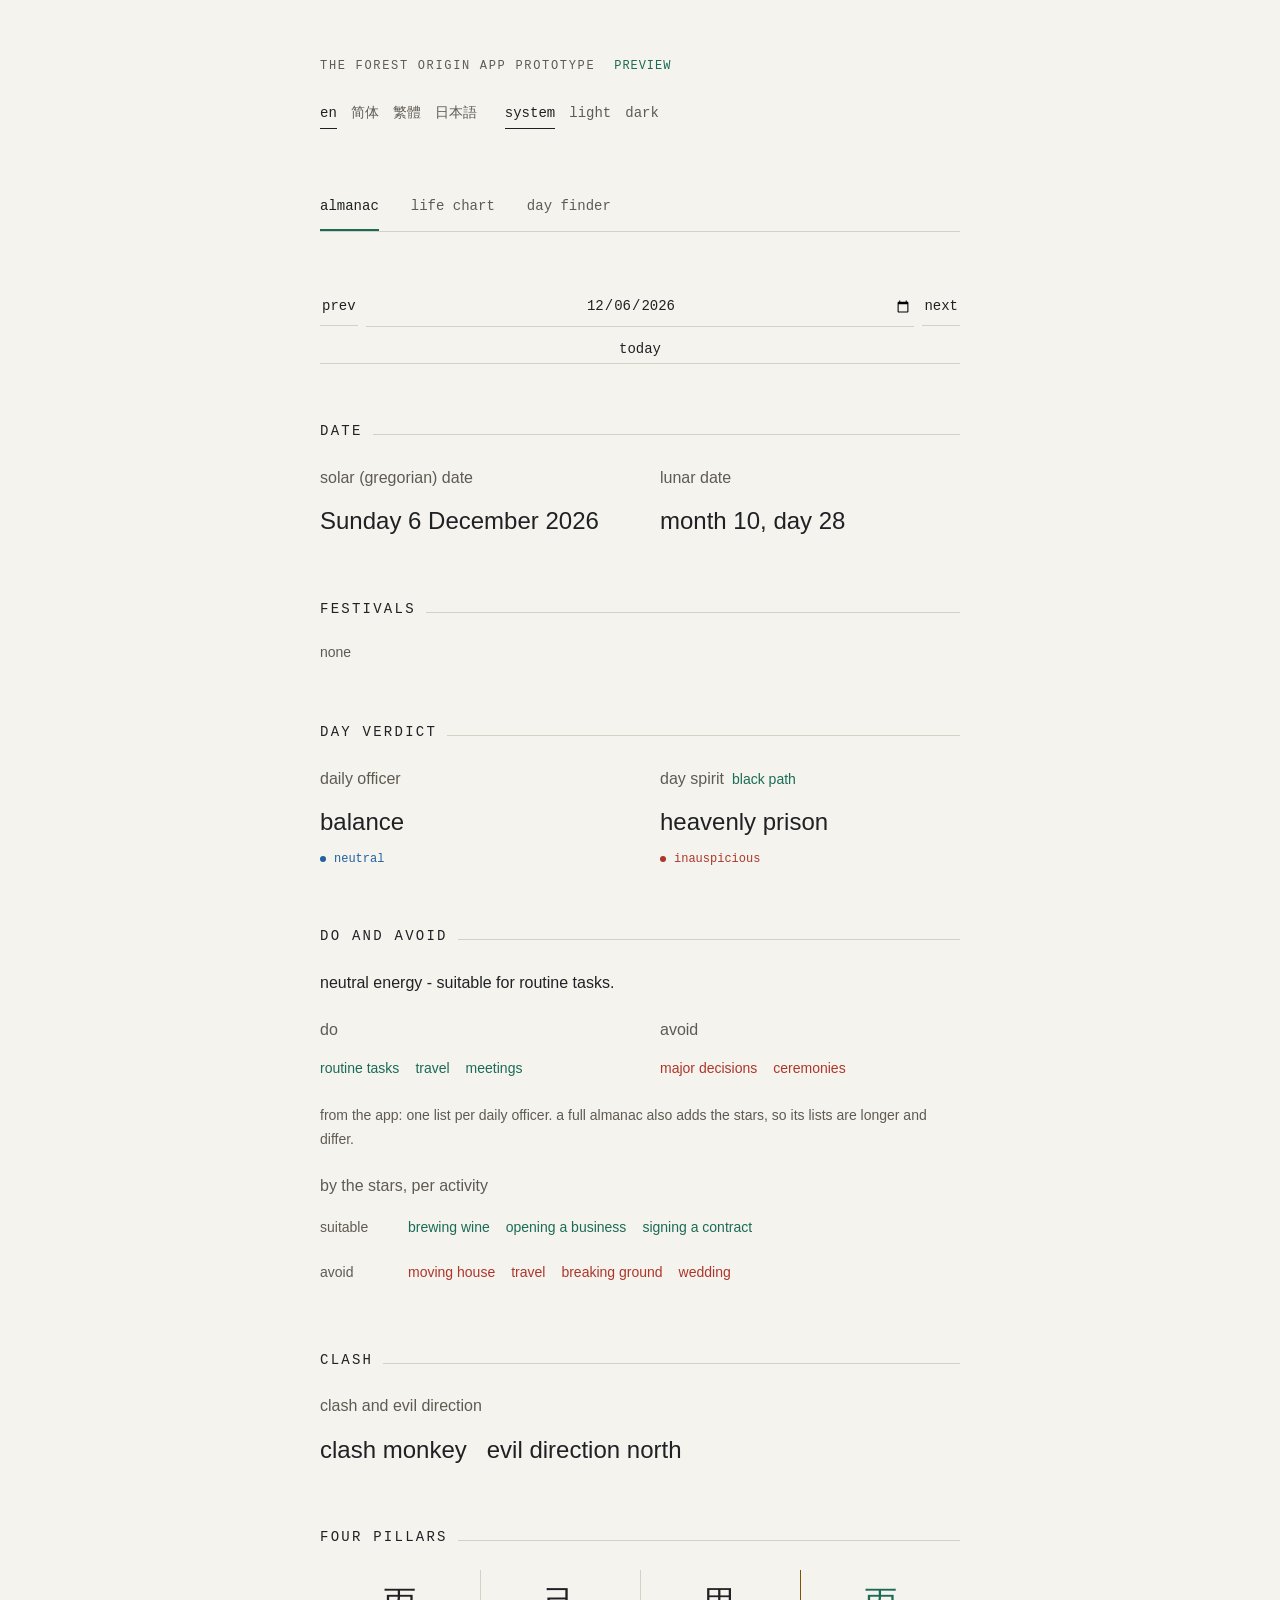
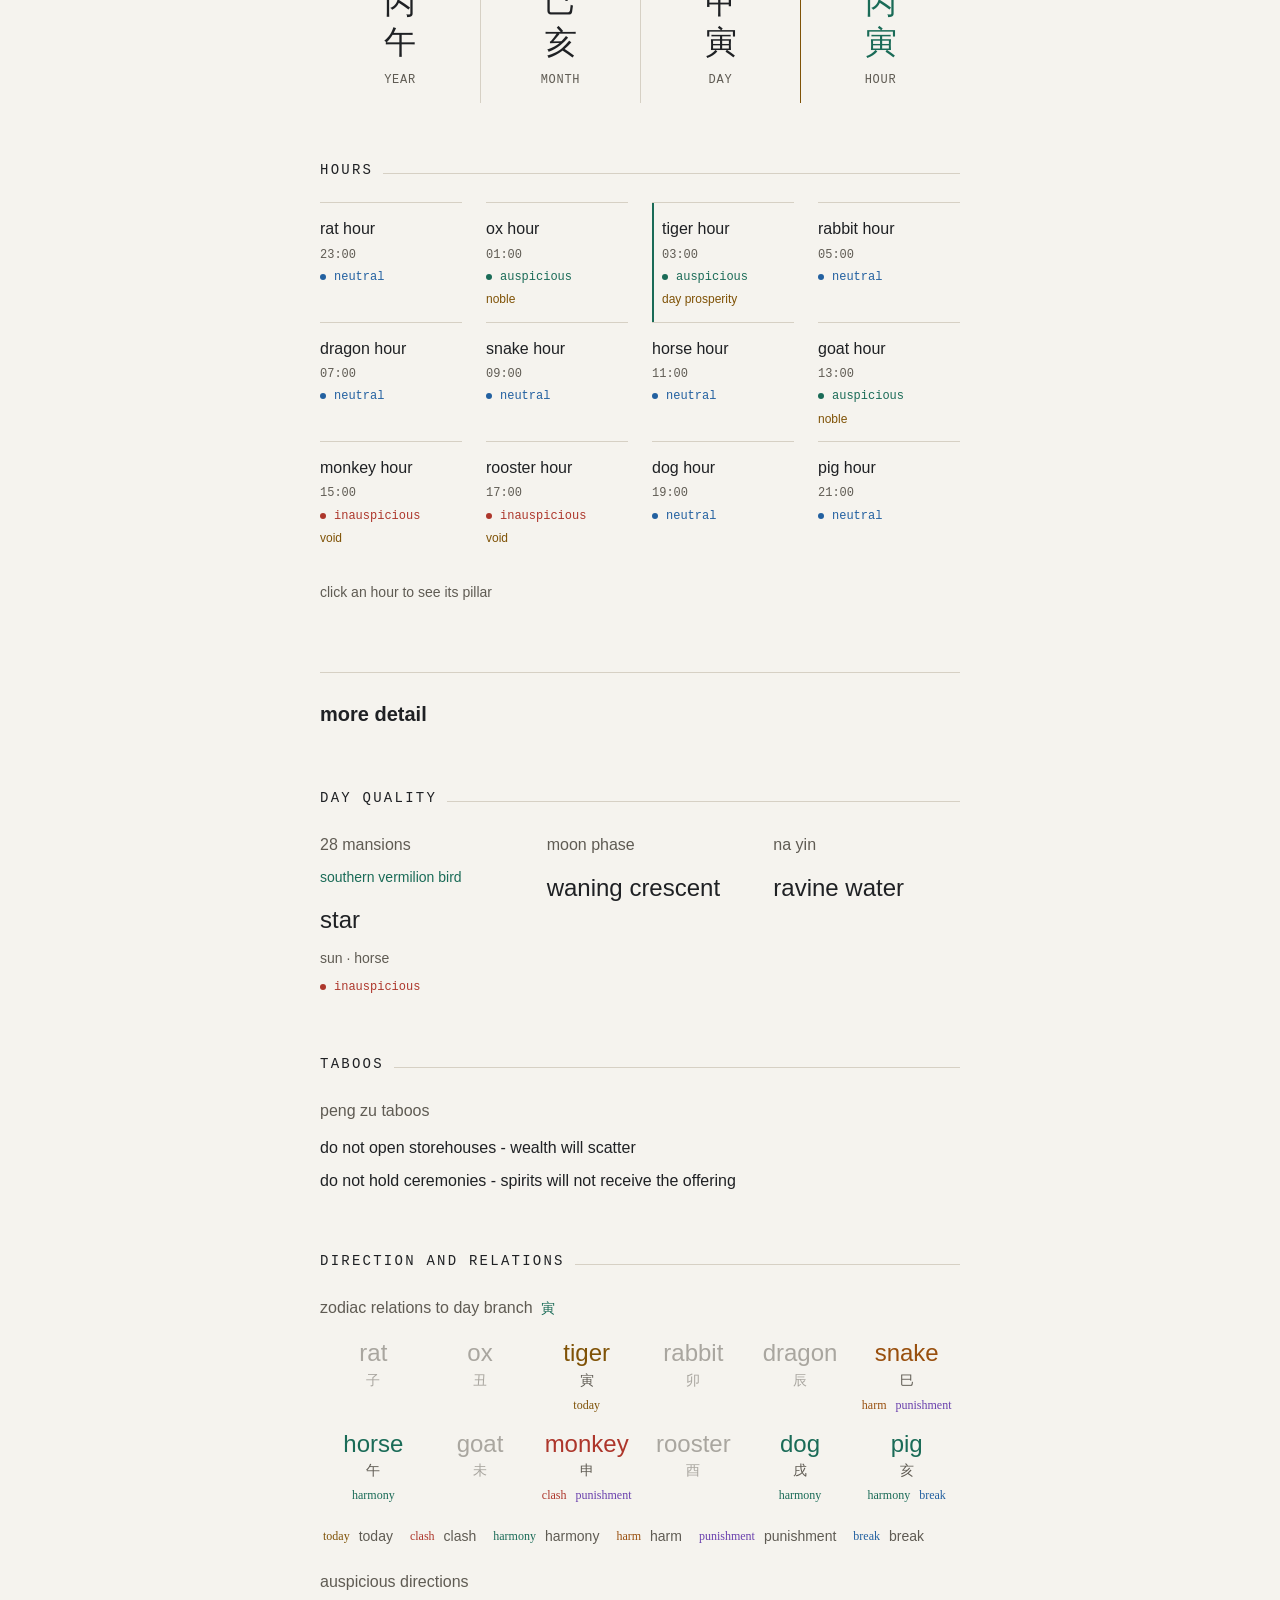
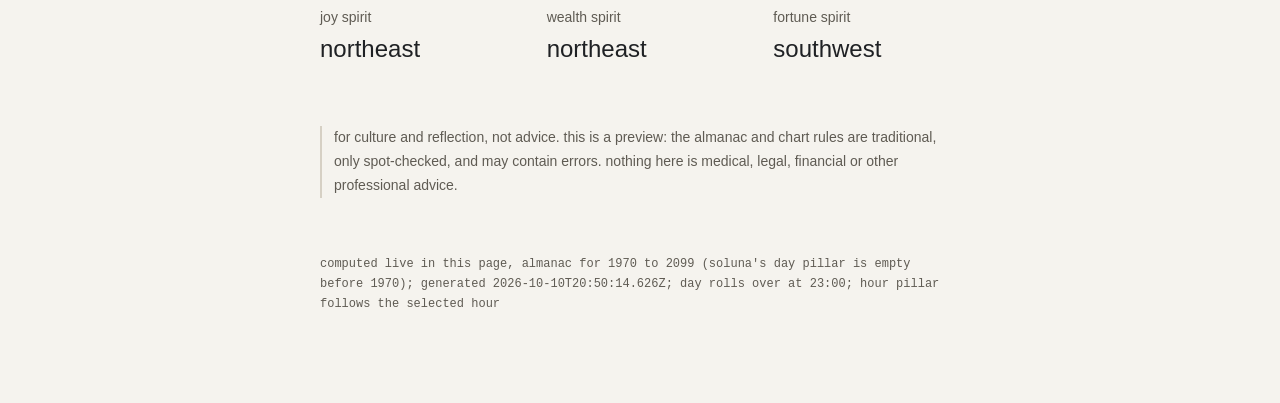
==== app/index.html @ 6a0c40f4 "deploy: sync from monorepo com-theforestorigin/www" ====
<!doctype html>
<html lang="en">
<head>
<meta charset="utf-8">
<meta name="viewport" content="width=device-width, initial-scale=1">
<meta name="robots" content="noindex, nofollow">
<!-- ai training and scraping opt-out. these tags are a request that well-behaved crawlers honour, not a technical block -->
<meta name="robots" content="noai, noimageai">
<meta name="googlebot" content="noindex, nofollow, noai, noimageai">
<meta name="ClaudeBot" content="noindex, nofollow">
<meta name="anthropic-ai" content="noindex, nofollow">
<meta name="GPTBot" content="noindex, nofollow">
<meta name="CCBot" content="noindex, nofollow">
<meta name="Google-Extended" content="noindex, nofollow">
<meta name="PerplexityBot" content="noindex, nofollow">
<meta name="tdm-reservation" content="1">
<title>the forest origin app prototype</title>
<style>
/* base look for generated html in this hat: fonts, text, titles, backgrounds, colour tokens. dark only. from weekly-brain-optimisation/audit.html.
   components (cards, pills, tables) are not here; each generator builds its own from these tokens. inline into each output; falls back to system fonts offline. */


:root {
  /* backgrounds and lines */
  --bg: #15171a; --surface: #1c1f22; --surface-2: #23262a; --border: #33363b;
  /* text */
  --text: #eae8e2; --text-dim: #9b988f;
  /* status colours, each with a soft background tint */
  --accent: #5fb39d; --accent-soft: rgba(95, 179, 157, 0.14);
  --amber: #d9a94e; --amber-soft: rgba(217, 169, 78, 0.14);
  --red: #e5877c; --red-soft: rgba(229, 135, 124, 0.14);
  --blue: #7fb0e8; --blue-soft: rgba(127, 176, 232, 0.14);
  /* fonts */
  --mono: 'IBM Plex Mono', ui-monospace, SFMono-Regular, Menlo, monospace;
  --sans: 'IBM Plex Sans', -apple-system, BlinkMacSystemFont, sans-serif;
  color-scheme: dark;
}

* { box-sizing: border-box; }
body { margin: 0; background: var(--bg); color: var(--text); font-family: var(--sans); line-height: 1.55; padding-inline: 20px; }
.page { max-width: 720px; margin: 0 auto; padding-block: 48px 64px; display: flex; flex-direction: column; gap: 36px; }
section { display: flex; flex-direction: column; gap: 14px; }
p { margin: 0; }
a { color: var(--accent); }
code { font-family: var(--mono); font-size: 0.9em; }

/* title block: eyebrow, h1, dek */
.eyebrow { font-family: var(--mono); font-size: 0.72rem; letter-spacing: 0.08em; text-transform: uppercase; color: var(--text-dim); }
h1 { font-size: clamp(1.7rem, 4vw, 2.3rem); margin: 6px 0 8px; font-weight: 600; text-wrap: balance; letter-spacing: -0.01em; }
.dek { color: var(--text-dim); font-size: 0.98rem; max-width: 60ch; }

/* section title: mono caps with a rule */
.section-title { font-family: var(--mono); font-size: 0.78rem; letter-spacing: 0.06em; text-transform: uppercase; color: var(--text-dim); display: flex; align-items: baseline; gap: 10px; }
.section-title::after { content: ""; flex: 1; height: 1px; background: var(--border); }

.mut { color: var(--text-dim); font-size: 0.9rem; }
footer { font-family: var(--mono); font-size: 0.74rem; color: var(--text-dim); border-top: 1px solid var(--border); padding-top: 16px; }

/* components for this report (built from the base tokens) */
.cjk { font-family: 'Noto Serif SC', 'Songti SC', serif; }
.pillars { display: grid; grid-template-columns: repeat(4, 1fr); gap: 10px; }
.pillar { background: var(--surface); border: 1px solid var(--border); border-radius: 8px; padding: 16px 8px; text-align: center; }
.pillar.now { border-color: var(--amber); background: var(--amber-soft); }
.pillar .glyph { font-size: 2rem; line-height: 1.25; }
.pillar .lbl { font-family: var(--mono); font-size: 0.7rem; letter-spacing: 0.06em; text-transform: uppercase; color: var(--text-dim); margin-top: 8px; }
.card { background: var(--surface); border: 1px solid var(--border); border-radius: 8px; padding: 14px 16px; display: flex; flex-direction: column; gap: 4px; }
.big { font-size: 1.5rem; font-weight: 600; }
.hours { display: grid; grid-template-columns: repeat(auto-fill, minmax(150px, 1fr)); gap: 8px; }
.hour { background: var(--surface); border: 1px solid var(--border); border-radius: 8px; padding: 10px 12px; display: flex; flex-direction: column; gap: 2px; }
.hour.now { outline: 2px solid var(--amber); }
.hour .t { font-family: var(--mono); font-size: 0.75rem; color: var(--text-dim); }
.pill { font-family: var(--mono); font-size: 0.72rem; padding: 1px 8px; border-radius: 999px; width: fit-content; }
.pill.auspicious { color: var(--accent); background: var(--accent-soft); }
.pill.neutral { color: var(--blue); background: var(--blue-soft); }
.pill.inauspicious { color: var(--red); background: var(--red-soft); }
.tag { font-size: 0.75rem; color: var(--amber); }
.grid2 { display: grid; grid-template-columns: repeat(auto-fit, minmax(150px, 1fr)); gap: 8px; }
.zodiac { display: grid; grid-template-columns: repeat(6, 1fr); gap: 6px; }
/* relation colours: extra tokens beyond the base (violet, orange) for 刑 and 害 */
:root { --violet: #b394e0; --violet-soft: rgba(179, 148, 224, 0.14); --orange: #e0955a; --orange-soft: rgba(224, 149, 90, 0.14); }
.z { display: flex; flex-direction: column; align-items: center; gap: 2px; padding: 8px 0 6px; border: 1px solid var(--border); border-radius: 6px; min-height: 84px; }
.z .zc { font-size: 1.5rem; line-height: 1.1; }
.z .zb { font-size: 0.8rem; color: var(--text-dim); }
.badges { display: flex; gap: 3px; flex-wrap: wrap; justify-content: center; min-height: 1.2rem; }
.bd { font-style: normal; font-family: 'Noto Serif SC', 'Songti SC', serif; font-size: 0.7rem; padding: 0 5px; border-radius: 3px; border: 1px solid currentColor; }
.bd.self, .z.self { color: var(--amber); }
.bd.clash, .z.clash { color: var(--red); }
.bd.harmony, .z.harmony { color: var(--accent); }
.bd.harm, .z.harm { color: var(--orange); }
.bd.punish, .z.punish { color: var(--violet); }
.bd.break, .z.break { color: var(--blue); }
.z.self { background: var(--amber-soft); border-color: var(--amber); }
.z.clash { background: var(--red-soft); border-color: var(--red); }
.z.harmony { background: var(--accent-soft); border-color: var(--accent); }
.z.harm { background: var(--orange-soft); border-color: var(--orange); }
.z.punish { background: var(--violet-soft); border-color: var(--violet); }
.z.break { background: var(--blue-soft); border-color: var(--blue); }
.z.neutral { color: var(--text-dim); opacity: 0.55; }
.legend { display: flex; flex-wrap: wrap; gap: 14px; margin-top: 6px; font-size: 0.8rem; color: var(--text-dim); }
.lg { display: inline-flex; gap: 6px; align-items: center; }
.fest { display: flex; gap: 10px; align-items: baseline; }
.controls { display: flex; gap: 8px; align-items: center; flex-wrap: wrap; }
.controls button, .controls input { font: inherit; font-family: var(--mono); font-size: 0.8rem; color: var(--text); background: var(--surface); border: 1px solid var(--border); border-radius: 6px; padding: 6px 12px; cursor: pointer; }
.controls button:hover { border-color: var(--accent); }
.hour { cursor: pointer; }
.tabs { display: flex; gap: 6px; border-bottom: 1px solid var(--border); }
.tabs button { font: inherit; font-family: var(--mono); font-size: 0.85rem; color: var(--text-dim); background: none; border: 0; border-bottom: 2px solid transparent; padding: 8px 14px; cursor: pointer; }
.tabs button.on { color: var(--text); border-bottom-color: var(--accent); }
[hidden] { display: none !important; }
.datebar { display: flex; flex-direction: column; gap: 8px; }
.datebar .controls { display: grid; grid-template-columns: auto 1fr auto; }
.datebar .controls input { text-align: center; }
.today { width: 100%; font-family: var(--mono); font-size: 0.8rem; padding: 6px 12px; color: var(--text); background: var(--surface); border: 1px solid var(--border); border-radius: 8px; cursor: pointer; }
.today:hover { border-color: var(--accent); color: var(--accent); }
.ct { display: flex; align-items: baseline; gap: 8px; flex-wrap: wrap; margin-bottom: 4px; }
.ct .cn { font-size: 1.05rem; font-weight: 600; color: var(--text); }
.ct .en { font-family: var(--mono); font-size: 0.7rem; letter-spacing: 0.06em; text-transform: uppercase; color: var(--text-dim); }
.ct .chip { font-size: 0.95rem; padding: 0 8px; border: 1px solid var(--border); border-radius: 4px; background: var(--surface-2); }
.yj { display: inline-flex; gap: 6px; align-items: baseline; padding: 2px 8px; margin: 2px 6px 2px 0; border: 1px solid currentColor; border-radius: 4px; }
.yj small { color: var(--text-dim); font-size: 0.75rem; }
.yj.yi { color: var(--accent); background: var(--accent-soft); }
.yj.ji { color: var(--red); background: var(--red-soft); }
.part { font-size: 1.15rem; font-weight: 600; margin: 12px 0 0; padding-top: 24px; border-top: 1px solid var(--border); }
#who { min-width: 10rem; }
.people { display: flex; flex-wrap: wrap; gap: 8px; }
.person { display: inline-flex; border: 1px solid var(--border); border-radius: 6px; overflow: hidden; }
.person button { font: inherit; font-size: 0.8rem; color: var(--text); background: var(--surface); border: 0; padding: 6px 10px; cursor: pointer; }
.person button + button { color: var(--text-dim); border-left: 1px solid var(--border); }
:root[data-theme="light"] {
  --bg: #f5f3ee; --surface: #ffffff; --surface-2: #ece8df; --border: #d6d0c4;
  --text: #1f2124; --text-dim: #5f5b53;
  --accent: #1a6b57; --accent-soft: rgba(26, 107, 87, 0.14);
  --amber: #7f5206; --amber-soft: rgba(127, 82, 6, 0.14);
  --red: #ad362b; --red-soft: rgba(173, 54, 43, 0.14);
  --blue: #2260a0; --blue-soft: rgba(34, 96, 160, 0.14);
  --violet: #6a40ad; --violet-soft: rgba(106, 64, 173, 0.14);
  --orange: #984f0e; --orange-soft: rgba(152, 79, 14, 0.14);
  color-scheme: light;
}
@media (prefers-color-scheme: light) {
  :root:not([data-theme="dark"]) {
  --bg: #f5f3ee; --surface: #ffffff; --surface-2: #ece8df; --border: #d6d0c4;
    --text: #1f2124; --text-dim: #5f5b53;
    --accent: #1a6b57; --accent-soft: rgba(26, 107, 87, 0.14);
    --amber: #7f5206; --amber-soft: rgba(127, 82, 6, 0.14);
    --red: #ad362b; --red-soft: rgba(173, 54, 43, 0.14);
    --blue: #2260a0; --blue-soft: rgba(34, 96, 160, 0.14);
    --violet: #6a40ad; --violet-soft: rgba(106, 64, 173, 0.14);
    --orange: #984f0e; --orange-soft: rgba(152, 79, 14, 0.14);
    color-scheme: light;
  }
}
.topbar { display: flex; justify-content: space-between; align-items: center; gap: 12px; flex-wrap: wrap; }
.badge { margin-left: 8px; padding: 1px 8px; border: 1px solid var(--amber); border-radius: 999px; color: var(--amber); background: var(--amber-soft); letter-spacing: 0.08em; }
.theme { display: inline-flex; border: 1px solid var(--border); border-radius: 6px; overflow: hidden; }
.theme button { font: inherit; font-family: var(--mono); font-size: 0.75rem; padding: 4px 10px; background: none; border: 0; color: var(--text-dim); cursor: pointer; }
.theme button.on { background: var(--surface-2); color: var(--text); }
.disclaimer { border-left: 2px solid var(--border); padding-left: 12px; font-size: 0.85rem; }
.pills { display: flex; flex-wrap: wrap; gap: 8px; }
.pill-btn { font: inherit; font-family: var(--mono); font-size: 0.8rem; padding: 6px 14px; color: var(--text); background: var(--surface); border: 1px solid var(--border); border-radius: 999px; cursor: pointer; }
.pill-btn.on { border-color: var(--accent); color: var(--accent); background: var(--accent-soft); }
.pill-btn[disabled] { opacity: 0.45; cursor: not-allowed; }
.pill-btn small { color: var(--text-dim); }
.controls label { display: inline-flex; gap: 6px; align-items: center; }
.controls select { font: inherit; font-family: var(--mono); font-size: 0.8rem; color: var(--text); background: var(--surface); border: 1px solid var(--border); border-radius: 6px; padding: 6px 12px; }
.day-row { text-align: left; font: inherit; color: var(--text); cursor: pointer; }
.day-row:hover { border-color: var(--accent); }
/* consistency layer: one type scale, one weight rule, one radius and gap scale; kept after the component rules so it wins over them */
:root { --fs-xs: 0.75rem; --fs-sm: 0.875rem; --fs-md: 1rem; --fs-lg: 1.25rem; --fs-xl: 1.5rem; --fs-2xl: 2rem; --r-sm: 4px; --r-md: 6px; --r-lg: 8px; --gap: 8px; }
/* fonts follow the page language: sans for English, a serif for Chinese and Japanese text */
html[lang="en"] .cjk { font-family: inherit; }
html[lang="ja"] .cjk { font-family: 'Hiragino Mincho ProN', 'Yu Mincho', 'Noto Serif JP', serif; }
html[lang="zh-Hant"] .cjk { font-family: 'Songti TC', 'Noto Serif TC', 'PMingLiU', serif; }
/* labels: mono, extra small */
.eyebrow, .pillar .lbl, .pill, .hour .t, .tag, .bd, footer { font-size: var(--fs-xs); }
/* headings, from the top: page part (lg), section title (small uppercase label, bold), card title (md, bold); values (xl, bold) */
.part { font-size: var(--fs-lg); font-weight: 600; }
.section-title { font-size: var(--fs-sm); font-weight: 600; color: var(--text); }
.ct { margin-bottom: var(--gap); }
.ct .t { font-size: var(--fs-md); font-weight: 600; color: var(--text); }
.ct .chip { font-size: var(--fs-sm); border-radius: var(--r-sm); }
.big { font-size: var(--fs-xl); font-weight: 600; }
/* body and secondary text */
.mut, .legend, .disclaimer { font-size: var(--fs-sm); }
.yj { font-size: var(--fs-sm); border-radius: var(--r-sm); }
.yj small { font-size: var(--fs-xs); }
.day-row .cjk { font-size: var(--fs-sm); }
/* controls: all the same size and radius */
.controls button, .controls input, .controls select, .today, .tabs button, .pill-btn, .person button, .theme button { font-size: var(--fs-sm); }
.controls button, .controls input, .controls select, .person, .z { border-radius: var(--r-md); }
.today { border-radius: var(--r-md); }
/* blocks: same radius, padding and gap */
.card, .pillar, .hour { border-radius: var(--r-lg); }
.card { padding: 16px; }
.hour { padding: 12px; }
.pillars, .zodiac, .grid2, .hours { gap: var(--gap); }
.small, small { font-size: var(--fs-xs); }
.pillar .glyph { font-size: var(--fs-2xl); }
.z .zc { font-size: var(--fs-xl); }
.z .zb { font-size: var(--fs-sm); }

/* minimal layer: whitespace and hairlines instead of boxes, one calm accent, quiet controls (a japanese-minimal pass on top of the type scale above) */
body { line-height: 1.7; }
.page { max-width: 640px; padding-block: 56px 88px; gap: 56px; }
header .topbar { align-items: baseline; gap: 24px; }
.eyebrow { letter-spacing: 0.14em; }
.badge { border: 0; background: none; padding: 0; margin-left: 10px; color: var(--accent); }
/* switches as quiet text, the active one underlined */
.theme { border: 0; border-radius: 0; gap: 14px; overflow: visible; }
.theme button { padding: 2px 0; background: none; color: var(--text-dim); border-bottom: 1px solid transparent; }
.theme button.on { background: none; color: var(--text); border-bottom-color: var(--text); }
.tabs { gap: 32px; }
.tabs button { padding: 10px 0; }
section { gap: 20px; }
.section-title { font-weight: 500; letter-spacing: 0.16em; }
/* fields, not boxes */
.card { background: none; border: 0; border-radius: 0; padding: 0; gap: 6px; }
.grid2 { gap: 28px 40px; }
.big { font-weight: 500; }
.ct { margin-bottom: 4px; }
.ct .t { color: var(--text-dim); font-weight: 500; }
.ct .chip { background: none; border: 0; padding: 0; color: var(--accent); }
/* lists with hairlines */
.day-row { background: none; border: 0; border-top: 1px solid var(--border); border-radius: 0; padding: 18px 0; text-align: left; gap: 8px; }
.day-row:hover { background: none; border-color: var(--border); }
.day-row:hover .big { color: var(--accent); }
.pillars { gap: 0; }
.pillar { background: none; border: 0; border-left: 1px solid var(--border); border-radius: 0; padding: 12px 0; }
.pillar:first-child { border-left: 0; }
.pillar.now { background: none; }
.pillar.now .glyph { color: var(--accent); }
.hours { grid-template-columns: repeat(auto-fill, minmax(132px, 1fr)); gap: 0 24px; }
.hour { background: none; border: 0; border-top: 1px solid var(--border); border-radius: 0; padding: 12px 0; outline: 0; }
.hour.now { outline: 0; box-shadow: inset 2px 0 0 var(--accent); padding-left: 10px; }
/* chips and pills as plain words, colour carries the meaning */
.yj { border: 0; background: none; padding: 0; margin: 0 16px 4px 0; }
.yj.yi { background: none; } .yj.ji { background: none; }
.pill { background: none !important; padding: 0; }
.pill::before { content: ""; display: inline-block; width: 6px; height: 6px; border-radius: 50%; background: currentColor; margin-right: 8px; vertical-align: middle; }
/* quiet controls: a hairline underneath, no boxes */
.controls button, .controls input, .controls select, .today { background: none; border: 0; border-bottom: 1px solid var(--border); border-radius: 0; padding: 6px 2px; }
.controls button:hover, .today:hover { border-bottom-color: var(--accent); color: var(--accent); }
.pill-btn { background: none; border: 0; border-bottom: 1px solid transparent; border-radius: 0; padding: 4px 0; margin: 0 20px 6px 0; color: var(--text-dim); }
.pill-btn.on { background: none; color: var(--text); border-bottom-color: var(--accent); }
.pills { gap: 0; }
.person { border: 0; border-bottom: 1px solid var(--border); border-radius: 0; }
.person button { background: none; }
/* zodiac: colour on the character, no fills */
.zodiac { gap: 0; }
.z { border-radius: 0; background: none !important; border-color: transparent !important; }
.z.neutral { opacity: 0.5; }
.bd { border: 0; padding: 0 3px; }
.disclaimer { color: var(--text-dim); }
footer { border-top: 0; padding-top: 0; }
.topbar { display: flex; justify-content: space-between; flex-wrap: wrap; row-gap: 12px; }
.switches { display: flex; gap: 28px; align-items: baseline; flex-wrap: wrap; }
.vrow { display: grid; grid-template-columns: 5.5rem 1fr; align-items: baseline; padding: 4px 0; }
.vrow > .mut { padding-top: 2px; }
</style>
</head>
<body>
<div class="page">
  <header>
    <div class="topbar">
      <div class="eyebrow"><span data-text="eyebrow">the forest origin app prototype</span> <span class="badge" data-text="preview">preview</span></div>
      <div class="switches"><div class="theme" role="group" aria-label="language"><button data-lang-set="en">en</button><button data-lang-set="zh-Hans">简体</button><button data-lang-set="zh-Hant">繁體</button><button data-lang-set="ja">日本語</button></div>
      <div class="theme" role="group" aria-label="theme"><button data-theme-set="system" data-text="system">system</button><button data-theme-set="light" data-text="light">light</button><button data-theme-set="dark" data-text="dark">dark</button></div></div>
    </div>
  </header>
  <nav class="tabs"><button data-tab="almanac" data-term="曆書" data-kind="ui" class="on">almanac</button><button data-tab="bazi" data-term="命盤" data-kind="ui">life chart</button><button data-tab="finder" data-term="擇日" data-kind="ui">day finder</button></nav>
  <div id="tab-almanac" class="page" style="padding:0">
    <div class="datebar">
      <div class="controls">
        <button data-step="-1" data-term="前一天" data-kind="ui">prev</button>
        <input type="date" id="pick">
        <button data-step="1" data-term="後一天" data-kind="ui">next</button>
      </div>
      <button data-today class="today" data-term="今天" data-kind="ui">today</button>
    </div>
    <div id="out" class="page" style="padding:0"></div>
  </div>
  <div id="tab-finder" class="page" style="padding:0" hidden>
    <div id="pills" class="pills"></div>
    <div class="controls">
      <label class="mut"><span data-text="from">from</span> <input type="date" id="f-from"></label>
      <label class="mut"><span data-text="for">for</span> <select id="f-days"><option value="30">30</option><option value="60">60</option><option value="90" selected>90</option><option value="180">180</option><option value="365">365</option></select> <span data-term="天" data-kind="ui">days</span></label>
    </div>
    <div id="finder-out" class="page" style="padding:0"></div>
  </div>
  <div id="tab-bazi" class="page" style="padding:0" hidden>
    <div class="controls"><input type="text" id="who" placeholder="for (name)" data-ph="name_ph"><input type="datetime-local" id="birth"><button id="save" data-text="save">save</button></div>
    <div id="people" class="people"></div>
    <div class="controls"><button id="export" data-text="export">export</button><button id="import-btn" data-text="import">import</button><input type="file" id="import" accept=".json,application/json" hidden><span id="people-msg" class="mut"></span></div>
    <p class="mut" data-text="people_note"></p>
    <div id="bazi-out" class="page" style="padding:0"></div>
  </div>
  <p class="mut disclaimer" data-text="disclaimer"></p>
  <footer data-text="footer"></footer>
</div>
<script type="module">
const { solarToLunar, lunarToSolar, getTimePeriod, calculateLunarFromSolar, calculateSolarFromLunar, getSolarTermsForYear } = (() => {
/**
 * Soluna - Gregorian and Chinese Lunar Calendar Converter
 *
 * @author Jimmy Lim (mirageglobe@gmail.com)
 * @version 2.0.0 - Functional Edition
 */

// ===== CONSTANTS =====

/**
 * Lunar calendar information for years 1900-2100
 *
 * Each hexadecimal value is a 20-bit encoding of lunar year information.
 * The bit structure (from MSB to LSB) is:
 *
 *   Bit Position:  20  19 18 17 16 15 14 13 12 11 10  9  8  7  6  5   4  3  2  1
 *                  ──  ─────────────────────────────────────────────  ──────────
 *   Represents:    L   M1 M2 M3 M4 M5 M6 M7 M8 M9 M10 M11 M12          Leap Month
 *                  │   │                                    │          │
 *                  │   └── Month sizes (1=30 days, 0=29)────┘          │
 *                  │       M1=Jan, M2=Feb, ... M12=Dec                 │
 *                  │                                                   │
 *                  └── Leap month size (1=30 days, 0=29 days)          │
 *                                                                      │
 *                      Leap month number (0=none, 1-12=which month) ───┘
 *
 * Example: 0x095b0 for year 1980 (庚申年 - Year of the Monkey)
 *
 *   Hex:    0x095b0
 *   Binary: 0000 1001 0101 1011 0000 (20 bits)
 *           │    │              │
 *           │    │              └── Bits 1-4: 0000 = No leap month
 *           │    │
 *           │    └── Bits 5-16 (month sizes, M12 to M1):
 *           │        1 0 0 1  0 1 0 1  1 0 1 1
 *           │        │ │ │ │  │ │ │ │  │ │ │ │
 *           │        │ │ │ │  │ │ │ │  │ │ │ └── M1  (Jan): 1 = 30 days
 *           │        │ │ │ │  │ │ │ │  │ │ └──── M2  (Feb): 1 = 30 days
 *           │        │ │ │ │  │ │ │ │  │ └────── M3  (Mar): 0 = 29 days
 *           │        │ │ │ │  │ │ │ │  └──────── M4  (Apr): 1 = 30 days
 *           │        │ │ │ │  │ │ │ └────────── M5  (May): 1 = 30 days
 *           │        │ │ │ │  │ │ └──────────── M6  (Jun): 0 = 29 days
 *           │        │ │ │ │  │ └────────────── M7  (Jul): 1 = 30 days
 *           │        │ │ │ │  └──────────────── M8  (Aug): 0 = 29 days
 *           │        │ │ │ └──────────────────── M9  (Sep): 1 = 30 days
 *           │        │ │ └────────────────────── M10 (Oct): 0 = 29 days
 *           │        │ └──────────────────────── M11 (Nov): 0 = 29 days
 *           │        └────────────────────────── M12 (Dec): 1 = 30 days
 *           │
 *           └── Bit 17: 0 = N/A (no leap month)
 *
 * Example with leap month: 0x16554 for year 1906 (丙午年)
 *
 *   Hex:    0x16554
 *   Binary: 0001 0110 0101 0101 0100 (20 bits)
 *                                 └── Bits 1-4: 0100 = 4 (leap month is 4th month)
 *           └── Bit 17: 1 = Leap month has 30 days
 */
const LUNAR_INFO = [
  // 1900-1909
  0x04bd8, 0x04ae0, 0x0a570, 0x054d5, 0x0d260, 0x0d950, 0x16554, 0x056a0, 0x09ad0, 0x055d2,
  // 1910-1919
  0x04ae0, 0x0a5b6, 0x0a4d0, 0x0d250, 0x1d255, 0x0b540, 0x0d6a0, 0x0ada2, 0x095b0, 0x14977,
  // 1920-1929
  0x04970, 0x0a4b0, 0x0b4b5, 0x06a50, 0x06d40, 0x1ab54, 0x02b60, 0x09570, 0x052f2, 0x04970,
  // 1930-1939
  0x06566, 0x0d4a0, 0x0ea50, 0x06e95, 0x05ad0, 0x02b60, 0x186e3, 0x092e0, 0x1c8d7, 0x0c950,
  // 1940-1949
  0x0d4a0, 0x1d8a6, 0x0b550, 0x056a0, 0x1a5b4, 0x025d0, 0x092d0, 0x0d2b2, 0x0a950, 0x0b557,
  // 1950-1959
  0x06ca0, 0x0b550, 0x15355, 0x04da0, 0x0a5d0, 0x14573, 0x052d0, 0x0a9a8, 0x0e950, 0x06aa0,
  // 1960-1969
  0x0aea6, 0x0ab50, 0x04b60, 0x0aae4, 0x0a570, 0x05260, 0x0f263, 0x0d950, 0x05b57, 0x056a0,
  // 1970-1979
  0x096d0, 0x04dd5, 0x04ad0, 0x0a4d0, 0x0d4d4, 0x0d250, 0x0d558, 0x0b540, 0x0b5a0, 0x195a6,
  // 1980-1989
  0x095b0, 0x049b0, 0x0a974, 0x0a4b0, 0x0b27a, 0x06a50, 0x06d40, 0x0af46, 0x0ab60, 0x09570,
  // 1990-1999
  0x04af5, 0x04970, 0x064b0, 0x074a3, 0x0ea50, 0x06b58, 0x055c0, 0x0ab60, 0x096d5, 0x092e0,
  // 2000-2009
  0x0c960, 0x0d954, 0x0d4a0, 0x0da50, 0x07552, 0x056a0, 0x0abb7, 0x025d0, 0x092d0, 0x0cab5,
  // 2010-2019
  0x0a950, 0x0b4a0, 0x0baa4, 0x0ad50, 0x055d9, 0x04ba0, 0x0a5b0, 0x15176, 0x052b0, 0x0a930,
  // 2020-2029
  0x07954, 0x06aa0, 0x0ad50, 0x05b52, 0x04b60, 0x0a6e6, 0x0a4e0, 0x0d260, 0x0ea65, 0x0d530,
  // 2030-2039
  0x05aa0, 0x076a3, 0x096d0, 0x04bd7, 0x04ad0, 0x0a4d0, 0x1d0b6, 0x0d250, 0x0d520, 0x0dd45,
  // 2040-2049
  0x0b5a0, 0x056d0, 0x055b2, 0x049b0, 0x0a577, 0x0a4b0, 0x0aa50, 0x1b255, 0x06d20, 0x0ada0,
  // 2050-2059
  0x14b63, 0x09370, 0x049f8, 0x04970, 0x064b0, 0x168a6, 0x0ea50, 0x06b20, 0x1a6c4, 0x0aae0,
  // 2060-2069
  0x092e0, 0x0d2e3, 0x0c960, 0x0d557, 0x0d4a0, 0x0da50, 0x05d55, 0x056a0, 0x0a6d0, 0x055d4,
  // 2070-2079
  0x052d0, 0x0a9b8, 0x0a950, 0x0b4a0, 0x0b6a6, 0x0ad50, 0x055a0, 0x0aba4, 0x0a5b0, 0x052b0,
  // 2080-2089
  0x0b273, 0x06930, 0x07337, 0x06aa0, 0x0ad50, 0x14b55, 0x04b60, 0x0a570, 0x054e4, 0x0d260,
  // 2090-2099
  0x0e968, 0x0d520, 0x0daa0, 0x16aa6, 0x056d0, 0x04ae0, 0x0a9d4, 0x0a4d0, 0x0d150, 0x0f252,
  // 2100
  0x0d520
];

// Heavenly Stems (天干) - Used in stem-branch calendar system
const HEAVENLY_STEMS = ['甲', '乙', '丙', '丁', '戊', '己', '庚', '辛', '壬', '癸'];

// Earthly Branches (地支) - Used in stem-branch calendar and time periods
const EARTHLY_BRANCHES = ['子', '丑', '寅', '卯', '辰', '巳', '午', '未', '申', '酉', '戌', '亥'];

// Chinese Zodiac Animals - 12-year cycle
const ZODIAC_ANIMALS = ['鼠', '牛', '虎', '兔', '龙', '蛇', '马', '羊', '猴', '鸡', '狗', '猪'];

// Chinese numerals for days and dates
const DAY_NAMES = ['日', '一', '二', '三', '四', '五', '六', '七', '八', '九', '十'];
const DAY_PREFIXES = ['初', '十', '廿', '卅']; // First, Ten, Twenty, Thirty

// Traditional Chinese month names
const MONTH_NAMES = ['正', '二', '三', '四', '五', '六', '七', '八', '九', '十', '十一', '腊'];

/**
 * Traditional Chinese Time Periods (时辰)
 *
 * Ancient Chinese divided the day into 12 periods of 2 hours each,
 * corresponding to the 12 Earthly Branches and zodiac animals.
 * Note: 子时 (23:00-01:00) spans midnight and belongs to the next day
 */
const TIME_PERIODS = [
  { name: '子时', zodiac: '鼠', startHour: 23, endHour: 1, dayOffset: 1, branch: '子' }, // Rat: 11pm-1am
  { name: '丑时', zodiac: '牛', startHour: 1, endHour: 3, dayOffset: 0, branch: '丑' }, // Ox: 1am-3am
  { name: '寅时', zodiac: '虎', startHour: 3, endHour: 5, dayOffset: 0, branch: '寅' }, // Tiger: 3am-5am
  { name: '卯时', zodiac: '兔', startHour: 5, endHour: 7, dayOffset: 0, branch: '卯' }, // Rabbit: 5am-7am
  { name: '辰时', zodiac: '龙', startHour: 7, endHour: 9, dayOffset: 0, branch: '辰' }, // Dragon: 7am-9am
  { name: '巳时', zodiac: '蛇', startHour: 9, endHour: 11, dayOffset: 0, branch: '巳' }, // Snake: 9am-11am
  { name: '午时', zodiac: '马', startHour: 11, endHour: 13, dayOffset: 0, branch: '午' }, // Horse: 11am-1pm
  { name: '未时', zodiac: '羊', startHour: 13, endHour: 15, dayOffset: 0, branch: '未' }, // Goat: 1pm-3pm
  { name: '申时', zodiac: '猴', startHour: 15, endHour: 17, dayOffset: 0, branch: '申' }, // Monkey: 3pm-5pm
  { name: '酉时', zodiac: '鸡', startHour: 17, endHour: 19, dayOffset: 0, branch: '酉' }, // Rooster: 5pm-7pm
  { name: '戌时', zodiac: '狗', startHour: 19, endHour: 21, dayOffset: 0, branch: '戌' }, // Dog: 7pm-9pm
  { name: '亥时', zodiac: '猪', startHour: 21, endHour: 23, dayOffset: 0, branch: '亥' } // Pig: 9pm-11pm
];

const TIME_DESCRIPTIONS = {
  子时: '夜半，又名子夜、中夜',
  丑时: '鸡鸣，又名荒鸡',
  寅时: '平旦，又称黎明、早晨、日旦',
  卯时: '卯时，又名日始、破晓、旭日',
  辰时: '食时，又名早食',
  巳时: '隅中，又名日禺',
  午时: '日中，又名日正、中午',
  未时: '日昳，又名日跌、日央',
  申时: '晡时，又名日铺、夕食',
  酉时: '日入，又名日落、日沉、傍晚',
  戌时: '黄昏，又名日夕、日暮、日晚',
  亥时: '人定，又名定昏'
};

// ===== FESTIVAL DATA =====

/**
 * Solar (Gregorian) Festivals
 * Format: 'MMDD*Name' where * indicates a public holiday
 */
const SOLAR_FESTIVALS = {
  '0101': { name: '元旦', isHoliday: true, english: "New Year's Day", traditions: ['public'] },
  '0214': { name: '情人节', isHoliday: false, english: "Valentine's Day", traditions: ['folk'] },
  '0308': { name: '妇女节', isHoliday: false, english: "Women's Day", traditions: ['public'] },
  '0312': { name: '植树节', isHoliday: false, english: 'Arbor Day', traditions: ['public'] },
  '0401': { name: '愚人节', isHoliday: false, english: "April Fool's Day", traditions: ['folk'] },
  '0422': { name: '地球日', isHoliday: false, english: 'Earth Day', traditions: ['folk'] },
  '0501': { name: '劳动节', isHoliday: true, english: 'Labor Day', traditions: ['public'] },
  '0504': { name: '青年节', isHoliday: false, english: 'Youth Day', traditions: ['public'] },
  '0601': { name: '儿童节', isHoliday: false, english: "Children's Day", traditions: ['public'] },
  '0910': { name: '教师节', isHoliday: false, english: "Teachers' Day", traditions: ['public'] },
  1001: { name: '国庆节', isHoliday: true, english: 'National Day', traditions: ['public'] },
  1224: { name: '平安夜', isHoliday: false, english: 'Christmas Eve', traditions: ['folk'] },
  1225: { name: '圣诞节', isHoliday: false, english: 'Christmas Day', traditions: ['folk'] }
};

/**
 * Lunar (Chinese) Festivals
 * Format: 'MMDD' where MM is lunar month, DD is lunar day
 * Special: '0100' means last day of 12th month (New Year's Eve)
 *
 * Includes major festivals and traditional religious/cultural dates:
 * - Buddhist dates (释迦牟尼, 观世音菩萨, 文殊, 普贤, 地藏王, 弥勒, 韦陀, 阿弥陀佛, 达摩)
 * - Taoist dates (元始天尊, 太上老君, 玉皇大帝, 关公, 妈祖, 玄天上帝, 文昌, 保生大帝, 吕洞宾, 王母娘娘)
 * - Folk traditions (三娘煞, 头牙/尾牙)
 *
 * Dates verified against: nationsonline.org, kenyon.edu, wikipedia.org
 */
const LUNAR_FESTIVALS = {
  // First month (正月)
  '0101': {
    name: '春节',
    isHoliday: true,
    english: 'Spring Festival',
    extra: '元始天尊圣旦 弥勒佛圣旦 四始吉日',
    traditions: ['public']
  },
  '0104': { name: '迎神日', isHoliday: false, english: 'Welcoming Gods Day', traditions: ['folk'] },
  '0105': { name: '接财神', isHoliday: false, english: 'Welcoming God of Wealth', traditions: ['folk'] },
  '0109': { name: '玉皇大帝诞', isHoliday: false, english: 'Jade Emperor Birthday', traditions: ['taoist'] },
  '0115': {
    name: '元宵节',
    isHoliday: false,
    english: 'Lantern Festival',
    extra: '上元节',
    traditions: ['public', 'folk']
  },
  // Second month
  '0202': {
    name: '龙抬头',
    isHoliday: false,
    english: 'Dragon Raises Head',
    extra: '福德正神圣旦',
    traditions: ['folk']
  },
  '0203': { name: '文昌圣旦', isHoliday: false, english: 'Wenchang Birthday', traditions: ['taoist'] },
  '0215': {
    name: '释迦牟尼涅槃',
    isHoliday: false,
    english: 'Buddha Nirvana Day',
    extra: '太上老君圣旦',
    traditions: ['buddhist']
  },
  '0216': { name: '头牙', isHoliday: false, english: 'First Ya Festival', extra: '祭拜地主日', traditions: ['folk'] },
  '0219': { name: '观世音菩萨圣旦', isHoliday: false, english: 'Guanyin Birthday', traditions: ['buddhist'] },
  '0221': {
    name: '普贤菩萨圣旦',
    isHoliday: false,
    english: 'Samantabhadra Bodhisattva Birthday',
    traditions: ['buddhist']
  },
  // Third month
  '0303': { name: '上巳节', isHoliday: false, english: 'Shangsi Festival', extra: '玄天上帝诞', traditions: ['folk'] },
  '0315': {
    name: '保生大帝诞',
    isHoliday: false,
    english: 'Baosheng Dadi Birthday',
    extra: '玄坛赵公明圣旦',
    traditions: ['taoist']
  },
  '0323': { name: '妈祖圣旦', isHoliday: false, english: 'Mazu Birthday', traditions: ['taoist', 'folk'] },
  // Fourth month
  '0401': { name: '四始吉日', isHoliday: false, english: 'Auspicious Day', traditions: ['folk'] },
  '0404': {
    name: '文殊菩萨圣旦',
    isHoliday: false,
    english: 'Manjushri Bodhisattva Birthday',
    traditions: ['buddhist']
  },
  '0408': {
    name: '释迦牟尼佛诞',
    isHoliday: false,
    english: 'Buddha Birthday',
    extra: '浴佛节',
    traditions: ['buddhist']
  },
  '0414': { name: '吕洞宾诞', isHoliday: false, english: 'Lü Dongbin Birthday', traditions: ['taoist'] },
  // Fifth month
  '0505': { name: '端午节', isHoliday: true, english: 'Dragon Boat Festival', traditions: ['public'] },
  '0513': { name: '关公磨刀日', isHoliday: false, english: 'Guan Yu Sword Day', traditions: ['folk', 'taoist'] },
  // Sixth month
  '0603': { name: '韦陀菩萨圣旦', isHoliday: false, english: 'Skanda Bodhisattva Birthday', traditions: ['buddhist'] },
  '0619': { name: '观世音菩萨成道日', isHoliday: false, english: 'Guanyin Enlightenment', traditions: ['buddhist'] },
  '0624': { name: '关公圣旦', isHoliday: false, english: 'Guan Yu Birthday', traditions: ['taoist', 'folk'] },
  // Seventh month
  '0701': { name: '四始吉日', isHoliday: false, english: 'Auspicious Day', traditions: ['folk'] },
  '0707': {
    name: '七夕',
    isHoliday: false,
    english: 'Qixi Festival',
    extra: "Chinese Valentine's Day",
    traditions: ['folk']
  },
  '0715': {
    name: '中元节',
    isHoliday: false,
    english: 'Ghost Festival',
    extra: '盂兰盆节',
    traditions: ['buddhist', 'taoist', 'folk']
  },
  '0718': {
    name: '王母娘娘圣诞',
    isHoliday: false,
    english: 'Queen Mother of the West Birthday',
    traditions: ['taoist']
  },
  '0719': { name: '值年太岁圣旦', isHoliday: false, english: 'Tai Sui Birthday', traditions: ['taoist'] },
  '0730': { name: '地藏王菩萨诞', isHoliday: false, english: 'Dizang Bodhisattva Birthday', traditions: ['buddhist'] },
  // Eighth month
  '0815': { name: '中秋节', isHoliday: true, english: 'Mid-Autumn Festival', traditions: ['public'] },
  // Ninth month
  '0909': { name: '重阳节', isHoliday: false, english: 'Double Ninth Festival', traditions: ['folk'] },
  '0919': { name: '观世音菩萨出家日', isHoliday: false, english: 'Guanyin Renunciation Day', traditions: ['buddhist'] },
  // Tenth month
  1001: { name: '寒衣节', isHoliday: false, english: 'Cold Clothes Festival', extra: '祭祖节', traditions: ['folk'] },
  1005: { name: '达摩祖师圣旦', isHoliday: false, english: 'Bodhidharma Birthday', traditions: ['buddhist'] },
  1015: {
    name: '下元节',
    isHoliday: false,
    english: 'Lower Yuan Festival',
    extra: '水官大帝诞',
    traditions: ['taoist', 'folk']
  },
  // Eleventh month
  1117: { name: '阿弥陀佛圣旦', isHoliday: false, english: 'Amitabha Buddha Birthday', traditions: ['buddhist'] },
  1119: {
    name: '观世音菩萨诞',
    isHoliday: false,
    english: 'Guanyin Day',
    extra: '南海观音入海日',
    traditions: ['buddhist']
  },
  // Twelfth month (腊月)
  1208: {
    name: '腊八节',
    isHoliday: false,
    english: 'Laba Festival',
    extra: '释迦牟尼成道日',
    traditions: ['buddhist', 'folk']
  },
  1216: { name: '尾牙', isHoliday: false, english: 'Last Ya Festival', extra: '谢地主日', traditions: ['folk'] },
  1223: { name: '小年', isHoliday: false, english: 'Little New Year', traditions: ['folk'] },
  1224: { name: '送神日', isHoliday: false, english: 'Sending Gods Day', traditions: ['folk', 'taoist'] },
  1225: { name: '天官巡人间', isHoliday: false, english: 'Heaven Official Inspection', traditions: ['taoist'] },
  // Special: Last day of year (varies 29 or 30)
  '0100': { name: '除夕', isHoliday: true, english: "New Year's Eve", traditions: ['public'] }
};

/**
 * Filter a festival object by requested tradition tags.
 * Returns the festival unchanged if no filter is requested, null if it doesn't match.
 * @param {Object|null} festival
 * @param {string[]|undefined} traditions - requested tradition tags (e.g. ['public','buddhist'])
 * @returns {Object|null}
 */
const filterFestival = (festival, traditions) => {
  if (!festival || !traditions || traditions.length === 0) return festival;
  return festival.traditions?.some((t) => traditions.includes(t)) ? festival : null;
};

/**
 * 三娘煞日 (Sanniang Sha Days) - Inauspicious days for weddings
 * Days: 3, 7, 13, 18, 22, 27 of each lunar month
 */
const SANNIANG_SHA_DAYS = [3, 7, 13, 18, 22, 27];

/**
 * Solar Term constants for calculation
 * Base D constant for 20th century (1900-1999) and 21st century (2000-2099)
 * Used in formula: D = (Year - 1900) * 0.2422 + C
 */
const SOLAR_TERM_INFO = [
  // 小寒, 大寒, 立春, 雨水, 惊蛰, 春分, 清明, 谷雨, 立夏, 小满, 芒种, 夏至, 小暑, 大暑, 立秋, 处暑, 白露, 秋分, 寒露, 霜降, 立冬, 小雪, 大雪, 冬至
  [
    5.4055, 20.12, 3.87, 18.73, 5.63, 20.646, 4.81, 20.1, 5.52, 21.04, 5.678, 21.37, 7.108, 22.83, 7.5, 23.13, 7.646,
    23.042, 8.318, 23.438, 7.438, 22.36, 7.18, 21.94
  ], // 1900-1999
  [
    5.4055, 20.12, 4.15, 18.73, 5.63, 20.646, 5.11, 20.1, 5.52, 21.04, 5.678, 21.37, 7.108, 22.83, 7.5, 23.13, 7.646,
    23.042, 8.318, 23.438, 7.438, 22.36, 7.18, 21.94
  ] // 2000-2099 (Adjusted slightly)
];

const SOLAR_TERM_NAMES = [
  '小寒',
  '大寒',
  '立春',
  '雨水',
  '惊蛰',
  '春分',
  '清明',
  '谷雨',
  '立夏',
  '小满',
  '芒种',
  '夏至',
  '小暑',
  '大暑',
  '立秋',
  '处暑',
  '白露',
  '秋分',
  '寒露',
  '霜降',
  '立冬',
  '小雪',
  '大雪',
  '冬至'
];

// Base date for lunar calendar calculations (Jan 31, 1900)
const BASE_DATE = new Date(1900, 0, 31);

// Constant for date calculations (24 * 60 * 60 * 1000)
const MILLISECONDS_PER_DAY = 86400000;

// ===== UTILITY FUNCTIONS =====

/**
 * Check if a value is a valid Date
 */
const isValidDate = (date) => date instanceof Date && !Number.isNaN(date.getTime());

/**
 * Get lunar year information from lookup table
 */
const getLunarYearInfo = (year) => LUNAR_INFO[year - 1900];

/**
 * Calculate total days in a lunar year
 *
 * The calculation:
 * 1. Start with base of 348 days (12 months × 29 days)
 * 2. Add 1 day for each "big month" (30 days) by checking bits
 * 3. Add days from leap month if present
 *
 * @param {number} year - Lunar year (1900-2049)
 * @returns {number} Total days in the lunar year (353-385)
 */
const calculateLunarYearDays = (year) => {
  const yearInfo = getLunarYearInfo(year);
  let totalDays = 348; // Base: 12 months × 29 days

  // Check each bit (0x8000 to 0x10) to determine 30-day months
  // Bit set to 1 = 30 days (big month), 0 = 29 days (small month)
  for (let i = 0x8000; i > 0x8; i >>= 1) {
    totalDays += yearInfo & i ? 1 : 0;
  }

  return totalDays + calculateLeapMonthDays(year);
};

/**
 * Get which month is the leap month (0 if none)
 */
const getLeapMonth = (year) => getLunarYearInfo(year) & 0xf;

/**
 * Calculate days in leap month (0 if no leap month)
 */
const calculateLeapMonthDays = (year) => {
  const leapMonth = getLeapMonth(year);
  if (leapMonth === 0) return 0;

  const yearInfo = getLunarYearInfo(year);
  return yearInfo & 0x10000 ? 30 : 29;
};

/**
 * Calculate days in a specific lunar month
 */
const calculateMonthDays = (year, month) => {
  const yearInfo = getLunarYearInfo(year);
  return yearInfo & (0x10000 >> month) ? 30 : 29;
};

/**
 * Get stem-branch combination from number
 */
const getStemBranch = (num) => HEAVENLY_STEMS[num % 10] + EARTHLY_BRANCHES[num % 12];

/**
 * Get the Heavenly Stem for an hour based on the Day Stem and Hour Branch
 * Formula: HourStemIndex = (DayStemIndex % 5 * 2 + HourBranchIndex) % 10
 */
const getHourStem = (dayStemIdx, hourBranchIdx) => {
  return HEAVENLY_STEMS[((dayStemIdx % 5) * 2 + hourBranchIdx) % 10];
};

/**
 * Format lunar day into Chinese characters
 */
const formatLunarDay = (day) => {
  switch (day) {
    case 10:
      return '初十';
    case 20:
      return '二十';
    case 30:
      return '三十';
    default:
      return DAY_PREFIXES[Math.floor(day / 10)] + DAY_NAMES[day % 10];
  }
};

/**
 * Adjust date for Chinese time zodiac system
 *
 * In traditional Chinese timekeeping, 子时 (23:00-01:00) is considered
 * the beginning of the next day. This function adjusts the date accordingly.
 *
 * @param {Date} date - The date to adjust
 * @returns {Date} Adjusted date (next day if hour is 23, same day otherwise)
 */
const adjustForTimeZodiac = (date) => {
  const hour = date.getHours();

  // If it's 11pm (23:00), it's considered the next day in lunar calendar
  if (hour === 23) {
    const adjustedDate = new Date(date);
    adjustedDate.setDate(adjustedDate.getDate() + 1);
    return adjustedDate;
  }

  return date;
};

/**
 * Extract wall-clock date components from a Date.
 * When utcOffset (hours) is provided, interprets the timestamp at that fixed offset
 * rather than the runtime's local timezone.
 */
const getComponents = (date, utcOffset) => {
  if (utcOffset === undefined || utcOffset === null) {
    return {
      year: date.getFullYear(),
      month: date.getMonth(),
      day: date.getDate(),
      hour: date.getHours(),
      minute: date.getMinutes(),
      second: date.getSeconds()
    };
  }
  const shifted = new Date(date.getTime() + utcOffset * 3600000);
  return {
    year: shifted.getUTCFullYear(),
    month: shifted.getUTCMonth(),
    day: shifted.getUTCDate(),
    hour: shifted.getUTCHours(),
    minute: shifted.getUTCMinutes(),
    second: shifted.getUTCSeconds()
  };
};

// ===== TIME PERIOD FUNCTIONS =====

const getTimePeriodForHour = (hour) => {
  if (hour >= 23 || hour < 1) {
    return {
      name: '子时',
      zodiac: '鼠',
      period: '23:00-01:00',
      branch: '子',
      description: TIME_DESCRIPTIONS['子时']
    };
  }

  const timePeriod = TIME_PERIODS.find((period) => hour >= period.startHour && hour < period.endHour);

  if (!timePeriod) {
    return {
      name: '未知',
      zodiac: '未知',
      period: '未知',
      branch: '未知',
      description: '时间段未知'
    };
  }

  return {
    name: timePeriod.name,
    zodiac: timePeriod.zodiac,
    period: `${String(timePeriod.startHour).padStart(2, '0')}:00-${String(timePeriod.endHour).padStart(2, '0')}:00`,
    branch: timePeriod.branch,
    description: TIME_DESCRIPTIONS[timePeriod.name] || '时间段描述未知'
  };
};

/**
 * Get time period information for a given time
 */
const getTimePeriod = (date) => {
  if (!isValidDate(date)) {
    throw new Error('Invalid date provided');
  }
  return getTimePeriodForHour(date.getHours());
};

// ===== CORE CONVERSION FUNCTIONS =====

/**
 * Convert solar (Gregorian) date to lunar date information
 *
 * Algorithm:
 * 1. Calculate days from base date (Jan 31, 1900)
 * 2. Subtract year by year to find lunar year
 * 3. Subtract month by month (handling leap months) to find lunar month
 * 4. Remaining days = lunar day
 *
 * @param {Date} solarDate - Gregorian date to convert
 * @returns {Object} Lunar date info: { year, month, day, isLeap }
 */
const calculateLunarFromSolar = (solarDate) => {
  // Calculate total days from base date (1900/1/31)
  const dayOffset = Math.round((solarDate.valueOf() - BASE_DATE.valueOf()) / MILLISECONDS_PER_DAY);
  let remainingDays = dayOffset;
  let year = 1900;

  // Find the lunar year by subtracting year lengths
  while (year < 2101 && remainingDays > 0) {
    const yearDays = calculateLunarYearDays(year);
    if (remainingDays < yearDays) break;
    remainingDays -= yearDays;
    year++;
  }

  if (remainingDays < 0) {
    year--;
    remainingDays += calculateLunarYearDays(year);
  }

  // Find the lunar month and day by subtracting month lengths
  const leapMonth = getLeapMonth(year);
  let month;
  let isLeapMonth = false;

  for (month = 1; month <= 12; month++) {
    // Regular month days
    const monthDays = calculateMonthDays(year, month);
    if (remainingDays < monthDays) {
      isLeapMonth = false;
      break;
    }
    remainingDays -= monthDays;

    // Leap month days (if applicable)
    if (month === leapMonth) {
      const leapDays = calculateLeapMonthDays(year);
      if (remainingDays < leapDays) {
        isLeapMonth = true;
        break;
      }
      remainingDays -= leapDays;
    }
  }

  return {
    year,
    month,
    day: remainingDays + 1,
    isLeap: isLeapMonth
  };
};

/**
 * Convert lunar date to solar (Gregorian) date information
 *
 * Algorithm (reverse of lunar to solar):
 * 1. Add up all days from 1900 to target lunar year
 * 2. Add days for complete months in target year
 * 3. Add days in target month
 * 4. Add to base date to get Gregorian date
 *
 * @param {number} lunarYear - Lunar year
 * @param {number} lunarMonth - Lunar month (1-12)
 * @param {number} lunarDay - Lunar day (1-30)
 * @param {boolean} isLeapMonth - Whether this is a leap month
 * @param {number} hour - Hour (0-23)
 * @param {number} minute - Minute (0-59)
 * @param {number} second - Second (0-59)
 * @returns {Object} Solar date info: { year, month, day, hour, minute, second }
 */
const calculateSolarFromLunar = (
  lunarYear,
  lunarMonth,
  lunarDay,
  isLeapMonth = false,
  hour = 0,
  minute = 0,
  second = 0
) => {
  let totalDays = 0;

  // Sum all days from 1900 to target year (exclusive)
  for (let year = 1900; year < lunarYear; year++) {
    totalDays += calculateLunarYearDays(year);
  }

  // Add days for complete months in the current year
  for (let month = 1; month < lunarMonth; month++) {
    if (month === getLeapMonth(lunarYear)) {
      totalDays += calculateLeapMonthDays(lunarYear);
    }
    totalDays += calculateMonthDays(lunarYear, month);
  }

  // If current month is leap month, add normal month days
  if (isLeapMonth && getLeapMonth(lunarYear) === lunarMonth) {
    totalDays += calculateMonthDays(lunarYear, lunarMonth);
  }

  // Add days in current month
  totalDays += lunarDay - 1;

  const solarDate = new Date(BASE_DATE.valueOf() + totalDays * MILLISECONDS_PER_DAY);

  return {
    year: solarDate.getFullYear(),
    month: solarDate.getMonth(),
    day: solarDate.getDate(),
    hour,
    minute,
    second
  };
};

/**
 * Calculate the date (day of month) for a specific solar term
 *
 * Formula: int( (Y * D) + C ) - L
 * Y = year suffix (last 2 digits), D = 0.2422, C = constant from SOLAR_TERM_INFO, L = int(Y/4)
 * Covers 1900-2100 with ≤1 day deviation; production use would need VSOP87.
 *
 * @param {number} year - Gregorian year
 * @param {number} termIndex - Index of solar term (0-23)
 * @returns {number} Day of the month
 */
const getSolarTermDay = (year, termIndex) => {
  const centuryIdx = year < 2000 ? 0 : 1;
  const yearSuffix = year % 100;
  const c = SOLAR_TERM_INFO[centuryIdx][termIndex];
  return Math.floor(yearSuffix * 0.2422 + c) - Math.floor(yearSuffix / 4);
};

/**
 * Get all 24 solar terms for a given Gregorian year
 *
 * @param {number} year - Gregorian year
 * @returns {Array<{nameZh: string, month: number, day: number}>}
 */
const getSolarTermsForYear = (year) =>
  SOLAR_TERM_NAMES.map((nameZh, i) => ({
    nameZh,
    month: Math.floor(i / 2) + 1,
    day: getSolarTermDay(year, i)
  }));

/**
 * Calculate stem-branch (干支) information for a date
 *
 * The stem-branch system is a 60-year/60-day cycle combining:
 * - 10 Heavenly Stems (天干)
 * - 12 Earthly Branches (地支)
 * Used for years, months, days, and hours in traditional Chinese calendar
 *
 * @param {number} year - Gregorian year
 * @param {number} month - Gregorian month (0-11)
 * @param {number} day - Gregorian day
 * @returns {Object} Stem-branch for year, month, and day
 */
const calculateStemBranch = (year, month, day) => {
  // Year pillar changes at Li Chun (Start of Spring, term index 2), not Jan 1
  let yearForStem = year;
  const liChunDay = getSolarTermDay(year, 2);
  if (month === 0 || (month === 1 && day < liChunDay)) {
    yearForStem--;
  }
  const yearIdx = (yearForStem - 1900 + 36) % 60;

  // Month pillar is defined by the 12 Jie sectional terms (even indices: 0, 2, 4, ...)
  // Each Jie falls in the same Gregorian month; if before the term, use the prior solar month.
  const termIndex = month * 2;
  const termDay = getSolarTermDay(year, termIndex);

  // Offset 13 places 1900-Jan (post-XiaoHan) at the correct cycle position (Wu-Yin = 14th)
  let totalMonths = (year - 1900) * 12 + month + 13;
  if (day < termDay) {
    totalMonths--;
  }
  const monthIdx = totalMonths % 60;

  // Day stem-branch
  // +17 anchors the sexagenary day cycle: 2000-01-01 = 戊午, 2000-01-07 = 甲子 (HKO almanac).
  // local patch mirroring upstream soluna fix; the prior +33 / 甲戌 anchor was off by 16.
  const dayOffset = Math.floor(Date.UTC(year, month, day) / MILLISECONDS_PER_DAY) + 17;
  const dayIdx = dayOffset % 60;

  return {
    year: {
      stem: HEAVENLY_STEMS[yearIdx % 10],
      branch: EARTHLY_BRANCHES[yearIdx % 12],
      name: getStemBranch(yearIdx),
      index: yearIdx
    },
    month: {
      stem: HEAVENLY_STEMS[monthIdx % 10],
      branch: EARTHLY_BRANCHES[monthIdx % 12],
      name: getStemBranch(monthIdx),
      index: monthIdx
    },
    day: {
      stem: HEAVENLY_STEMS[dayIdx % 10],
      branch: EARTHLY_BRANCHES[dayIdx % 12],
      name: getStemBranch(dayIdx),
      index: dayIdx
    }
  };
};

// ===== FESTIVAL LOOKUP FUNCTIONS =====

/**
 * Get solar (Gregorian) festival for a given date
 * @param {number} month - Month (1-12)
 * @param {number} day - Day (1-31)
 * @returns {Object|null} Festival info or null
 */
const getSolarFestival = (month, day) => {
  const key = String(month).padStart(2, '0') + String(day).padStart(2, '0');
  return SOLAR_FESTIVALS[key] || null;
};

/**
 * Get lunar festival for a given lunar date
 * @param {number} month - Lunar month (1-12)
 * @param {number} day - Lunar day (1-30)
 * @param {number} year - Lunar year (for New Year's Eve calculation)
 * @returns {Object|null} Festival info or null
 */
const getLunarFestival = (month, day, year) => {
  const key = String(month).padStart(2, '0') + String(day).padStart(2, '0');

  // Check for New Year's Eve (last day of 12th month)
  if (month === 12) {
    const lastDay = calculateMonthDays(year, 12);
    if (day === lastDay) {
      return LUNAR_FESTIVALS['0100']; // 除夕
    }
  }

  return LUNAR_FESTIVALS[key] || null;
};

/**
 * Check if a lunar day is a 三娘煞日 (Sanniang Sha Day)
 * These are inauspicious days for weddings: 3, 7, 13, 18, 22, 27
 * @param {number} day - Lunar day
 * @returns {boolean} True if it's a Sanniang Sha day
 */
const isSanniangShaDay = (day) => SANNIANG_SHA_DAYS.includes(day);

// ===== MAIN API FUNCTIONS =====

/**
 * Convert Gregorian (solar) date to comprehensive lunar calendar information
 *
 * Main API function that returns complete lunar calendar data including:
 * - Solar date info (year, month, day, time)
 * - Lunar date info (year, month, day, zodiac)
 * - Stem-branch (干支) for year, month, day, hour
 * - Time period (时辰) information
 * - Festivals (solar and lunar)
 *
 * Supports two input formats:
 * 1. solarToLunar(dateObject)
 * 2. solarToLunar(year, month, day, hour, minute, second)
 *
 * @param {Date|number} solarDate - Gregorian date object OR year
 * @param {number} [month] - Gregorian month (1-12)
 * @param {number} [day] - Gregorian day (1-31)
 * @param {number} [hour=0] - Hour (0-23)
 * @param {number} [minute=0] - Minute (0-59)
 * @param {number} [second=0] - Second (0-59)
 * @returns {Object} Comprehensive lunar calendar information
 * @throws {Error} If invalid date provided
 */
const solarToLunar = (solarDate, month, day, hour = 0, minute = 0, second = 0, options = {}) => {
  let date;
  if (solarDate instanceof Date) {
    date = solarDate;
    if (typeof month === 'object' && month !== null) {
      options = month; // solarToLunar(date, { traditions: [...] })
    }
  } else if (typeof solarDate === 'number' && month !== undefined && day !== undefined) {
    date = new Date(solarDate, month - 1, day, hour, minute, second);
  } else {
    throw new Error('Invalid date provided');
  }

  if (!isValidDate(date)) {
    throw new Error('Invalid date provided');
  }

  // Extract wall-clock components, respecting utcOffset when provided
  const isDateForm = solarDate instanceof Date;
  const comp = isDateForm ? getComponents(date, options.utcOffset) : getComponents(date, undefined);

  // Adjust if 23:00 (子时 belongs to the next day in the lunar calendar)
  let { year: cYear, month: cMonth, day: cDay } = comp;
  if (comp.hour === 23) {
    const next = new Date(Date.UTC(cYear, cMonth, cDay + 1));
    cYear = next.getUTCFullYear();
    cMonth = next.getUTCMonth();
    cDay = next.getUTCDate();
  }
  const normalizedDate = new Date(cYear, cMonth, cDay);

  // Calculate lunar information
  const lunarInfo = calculateLunarFromSolar(normalizedDate);

  // Get time period using the offset-adjusted hour
  const timePeriod = getTimePeriodForHour(comp.hour);

  // Calculate stem-branch information
  const stemBranchInfo = calculateStemBranch(
    normalizedDate.getFullYear(),
    normalizedDate.getMonth(),
    normalizedDate.getDate()
  );

  // Get festival information
  const traditions = options.traditions && options.traditions.length > 0 ? options.traditions : null;
  const solarFestival = filterFestival(
    getSolarFestival(normalizedDate.getMonth() + 1, normalizedDate.getDate()),
    traditions
  );
  const lunarFestival = filterFestival(getLunarFestival(lunarInfo.month, lunarInfo.day, lunarInfo.year), traditions);
  const sanniangSha = isSanniangShaDay(lunarInfo.day);

  const solarYear = normalizedDate.getFullYear();
  const solarMonth = normalizedDate.getMonth() + 1;
  const solarDay = normalizedDate.getDate();
  const matchedTerm = getSolarTermsForYear(solarYear).find((t) => t.month === solarMonth && t.day === solarDay);

  return {
    solar: {
      year: normalizedDate.getFullYear(),
      month: normalizedDate.getMonth() + 1,
      day: normalizedDate.getDate(),
      weekDay: DAY_NAMES[normalizedDate.getDay()],
      time: {
        hour: comp.hour,
        minute: comp.minute,
        second: comp.second
      }
    },
    lunar: {
      year: lunarInfo.year,
      month: lunarInfo.month,
      day: lunarInfo.day,
      isLeapMonth: lunarInfo.isLeap,
      monthName: MONTH_NAMES[lunarInfo.month - 1],
      dayName: formatLunarDay(lunarInfo.day),
      zodiac: ZODIAC_ANIMALS[(lunarInfo.year - 1900) % 12]
    },
    stemBranch: {
      year: stemBranchInfo.year.name,
      month: stemBranchInfo.month.name,
      day: stemBranchInfo.day.name,
      time: timePeriod ? timePeriod.branch : null
    },
    baZi: {
      year: { stem: stemBranchInfo.year.stem, branch: stemBranchInfo.year.branch },
      month: { stem: stemBranchInfo.month.stem, branch: stemBranchInfo.month.branch },
      day: { stem: stemBranchInfo.day.stem, branch: stemBranchInfo.day.branch },
      hour: timePeriod
        ? {
            stem: getHourStem(stemBranchInfo.day.index % 10, EARTHLY_BRANCHES.indexOf(timePeriod.branch)),
            branch: timePeriod.branch
          }
        : null
    },
    timePeriod,
    festivals: {
      solar: solarFestival,
      lunar: lunarFestival,
      sanniangSha
    },
    solarTerms: matchedTerm ? matchedTerm.nameZh : ''
  };
};

/**
 * Convert lunar date to comprehensive solar calendar information
 *
 * Main API function (reverse of solarToLunar) that returns complete data.
 *
 * Supports two input formats:
 * 1. lunarToSolar(dateObject, [isLeapMonth=false], [hour=0], [min=0], [sec=0])
 * 2. lunarToSolar(year, month, day, [isLeapMonth=false], [hour=0], [min=0], [sec=0])
 *
 * @param {Date|number} lunarYearOrDate - Lunar date object OR lunar year
 * @param {number|boolean} lunarMonthOrLeap - Lunar month (1-12) OR isLeapMonth if format 1
 * @param {number} [lunarDay] - Lunar day (1-30)
 * @param {boolean} [isLeapMonth=false] - Whether this is a leap month
 * @param {number} [hour=0] - Hour (0-23)
 * @param {number} [minute=0] - Minute (0-59)
 * @param {number} [second=0] - Second (0-59)
 * @returns {Object} Comprehensive solar/lunar calendar information
 */
const lunarToSolar = (
  lunarYearOrDate,
  lunarMonthOrLeap,
  lunarDayVal,
  isLeapMonthVal = false,
  hourVal = 0,
  minuteVal = 0,
  secondVal = 0,
  options = {}
) => {
  let lunarYear,
    lunarMonth,
    lunarDay,
    isLeapMonth = false,
    hour = 0,
    minute = 0,
    second = 0;

  if (lunarYearOrDate instanceof Date) {
    if (typeof lunarDayVal === 'object' && lunarDayVal !== null) {
      options = lunarDayVal; // lunarToSolar(date, isLeapMonth, { traditions: [...] })
    }
    const comp = getComponents(lunarYearOrDate, options.utcOffset);
    lunarYear = comp.year;
    lunarMonth = comp.month + 1;
    lunarDay = comp.day;
    isLeapMonth = !!lunarMonthOrLeap;
    hour = hourVal;
    minute = minuteVal;
    second = secondVal;
  } else if (typeof lunarYearOrDate === 'number' && lunarMonthOrLeap !== undefined && lunarDayVal !== undefined) {
    lunarYear = lunarYearOrDate;
    lunarMonth = lunarMonthOrLeap;
    lunarDay = lunarDayVal;
    isLeapMonth = isLeapMonthVal;
    hour = hourVal;
    minute = minuteVal;
    second = secondVal;
  } else {
    throw new Error(
      'Invalid input. Use (lunarDate, isLeapMonth) or (year, month, day, isLeapMonth, hour, minute, second)'
    );
  }

  if (isLeapMonth) {
    const leapMonthForYear = getLeapMonth(lunarYear);
    if (leapMonthForYear === 0) {
      throw new Error(`Year ${lunarYear} has no leap month`);
    }
    if (leapMonthForYear !== lunarMonth) {
      throw new Error(`Year ${lunarYear} leap month is ${leapMonthForYear}, not ${lunarMonth}`);
    }
  }

  // Calculate solar information
  const solarInfo = calculateSolarFromLunar(lunarYear, lunarMonth, lunarDay, isLeapMonth, hour, minute, second);
  const solarDate = new Date(solarInfo.year, solarInfo.month, solarInfo.day);
  const stemBranchInfo = calculateStemBranch(solarInfo.year, solarInfo.month, solarInfo.day);

  // Get festival information
  const traditionsFilter = options.traditions && options.traditions.length > 0 ? options.traditions : null;
  const solarFestival = filterFestival(getSolarFestival(solarInfo.month + 1, solarInfo.day), traditionsFilter);
  const lunarFestival = filterFestival(getLunarFestival(lunarMonth, lunarDay, lunarYear), traditionsFilter);
  const sanniangSha = isSanniangShaDay(lunarDay);
  const matchedTermLunar = getSolarTermsForYear(solarInfo.year).find(
    (t) => t.month === solarInfo.month + 1 && t.day === solarInfo.day
  );

  const hourTimePeriod = solarInfo.hour !== undefined ? getTimePeriod(new Date(2000, 0, 1, solarInfo.hour)) : null;

  return {
    solar: {
      year: solarInfo.year,
      month: solarInfo.month + 1,
      day: solarInfo.day,
      weekDay: DAY_NAMES[solarDate.getDay()],
      time: {
        hour: solarInfo.hour,
        minute: solarInfo.minute,
        second: solarInfo.second
      }
    },
    lunar: {
      year: lunarYear,
      month: lunarMonth,
      day: lunarDay,
      isLeapMonth: isLeapMonth,
      monthName: MONTH_NAMES[lunarMonth - 1],
      dayName: formatLunarDay(lunarDay),
      zodiac: ZODIAC_ANIMALS[(lunarYear - 1900) % 12]
    },
    stemBranch: {
      year: stemBranchInfo.year.name,
      month: stemBranchInfo.month.name,
      day: stemBranchInfo.day.name,
      time: hourTimePeriod ? hourTimePeriod.branch : null
    },
    baZi: {
      year: { stem: stemBranchInfo.year.stem, branch: stemBranchInfo.year.branch },
      month: { stem: stemBranchInfo.month.stem, branch: stemBranchInfo.month.branch },
      day: { stem: stemBranchInfo.day.stem, branch: stemBranchInfo.day.branch },
      hour: hourTimePeriod
        ? {
            stem: getHourStem(stemBranchInfo.day.index % 10, EARTHLY_BRANCHES.indexOf(hourTimePeriod.branch)),
            branch: hourTimePeriod.branch
          }
        : null
    },
    timePeriod: null,
    festivals: {
      solar: solarFestival,
      lunar: lunarFestival,
      sanniangSha
    },
    solarTerms: matchedTermLunar ? matchedTermLunar.nameZh : ''
  };
};

// Export functions for use in other modules
if (typeof module !== 'undefined' && module.exports) {
  module.exports = {
    solarToLunar,
    lunarToSolar,
    getTimePeriod,
    calculateLunarFromSolar,
    calculateSolarFromLunar,
    getSolarTermsForYear
  };
} else if (typeof window !== 'undefined') {
  window.Soluna = {
    solarToLunar,
    lunarToSolar,
    getTimePeriod,
    calculateLunarFromSolar,
    calculateSolarFromLunar,
    getSolarTermsForYear
  };
}


return { solarToLunar, lunarToSolar, getTimePeriod, calculateLunarFromSolar, calculateSolarFromLunar, getSolarTermsForYear };
})();
                                 
               
                         
              
               
 

function localComponents(date      , utcOffset         )                 {
  if (utcOffset === undefined) {
    return { year: date.getFullYear(), month: date.getMonth() + 1, day: date.getDate(), hour: date.getHours() };
  }
  const shifted = new Date(date.getTime() + utcOffset * 3_600_000);
  return { year: shifted.getUTCFullYear(), month: shifted.getUTCMonth() + 1, day: shifted.getUTCDate(), hour: shifted.getUTCHours() };
}



const HEAVENLY_STEMS = ['甲','乙','丙','丁','戊','己','庚','辛','壬','癸']         ;
const EARTHLY_BRANCHES = ['子','丑','寅','卯','辰','巳','午','未','申','酉','戌','亥']         ;

const HOUR_BRANCH_NAMES = ['子時','丑時','寅時','卯時','辰時','巳時','午時','未時','申時','酉時','戌時','亥時']         ;

// day pillar derivation is owned by soluna; it handles the 子时 (23:00) day rollover,
// which a plain calendar-date calculation misses. all interpretation modules read from here.
function getDayPillar(date      , utcOffset         )         {
  return solarToLunar(date, { utcOffset }).baZi.day;
}

function getHourBranchIndex(hour        )         {
  return Math.floor((hour + 1) / 2) % 12;
}

function getHourPillar(date      , dayStemIndex        , utcOffset         )         {
  const { hour } = localComponents(date, utcOffset);
  const hourBranchIndex = getHourBranchIndex(hour);
  const startStem = (dayStemIndex % 5) * 2;
  const stemIndex = (startStem + hourBranchIndex) % 10;
  return { stem: HEAVENLY_STEMS[stemIndex], branch: EARTHLY_BRANCHES[hourBranchIndex] };
}

function getHourBranchName(hour        )         {
  return HOUR_BRANCH_NAMES[getHourBranchIndex(hour)];
}

function getDayStemIndex(date      , utcOffset         )         {
  const stem = getDayPillar(date, utcOffset).stem;
  return HEAVENLY_STEMS.indexOf(stem                                 );
}


function getFourPillars(date      , utcOffset         )              {
  const result = solarToLunar(date, { utcOffset });
  return {
    year: result.baZi.year,
    month: result.baZi.month,
    day: result.baZi.day,
    hour: result.baZi.hour ?? { stem: '', branch: '' },
  };
}

function getYearPillar(date      , utcOffset         )         {
  return solarToLunar(date, { utcOffset }).baZi.year;
}

function getMonthPillar(date      , utcOffset         )         {
  return solarToLunar(date, { utcOffset }).baZi.month;
}

function getLunarDate(date      , utcOffset         )                                                                     {
  return solarToLunar(date, { utcOffset }).lunar;
}

function getSolarTerm(date      , utcOffset         )                {
  const term = solarToLunar(date, { utcOffset }).solarTerms;
  return term || null;
}

function getFestivals(date      , utcOffset         )             {
  const { solar, lunar } = solarToLunar(date, { utcOffset }).festivals;
  const result             = [];
  if (solar) result.push({ name: solar.name, english: solar.english, isHoliday: solar.isHoliday, extra: solar.extra });
  if (lunar) result.push({ name: lunar.name, english: lunar.english, isHoliday: lunar.isHoliday, extra: lunar.extra });
  return result;
}




const OFFICERS                     = [
  ['建', 'establish'],
  ['除', 'remove'],
  ['满', 'full'],
  ['平', 'balance'],
  ['定', 'settle'],
  ['执', 'hold'],
  ['破', 'break'],
  ['危', 'danger'],
  ['成', 'success'],
  ['收', 'receive'],
  ['开', 'open'],
  ['闭', 'close'],
];

// Returns the month's earthly branch index (0-11) derived from solar terms (节气).
// Month starts at each 节 term (even indices in the solar term list).
function getMonthBranchIndex(date      , utcOffset         )         {
  const { year, month, day } = localComponents(date, utcOffset);
  const terms = getSolarTermsForYear(year);

  // 节 terms are at even indices; slot 0..11 map to branch (slot+1)%12
  for (let slot = 11; slot >= 0; slot--) {
    const t = terms[slot * 2];
    if (month > t.month || (month === t.month && day >= t.day)) {
      return (slot + 1) % 12;
    }
  }

  // Before 小寒 this year - still in 子月 from prev year's 大雪
  return 0;
}

function getMonthBranch(date      , utcOffset         )         {
  return EARTHLY_BRANCHES[getMonthBranchIndex(date, utcOffset)];
}

function getDailyOfficer(date      , utcOffset         )               {
  const dayBranch = getDayPillar(date, utcOffset).branch;
  const dayBranchIndex = EARTHLY_BRANCHES.indexOf(dayBranch                                   );
  const monthBranchIndex = getMonthBranchIndex(date, utcOffset);
  const index = (dayBranchIndex - monthBranchIndex + 12) % 12;
  return { index, name: OFFICERS[index][0], english: OFFICERS[index][1] };
}


// 天乙贵人 by day stem index (甲乙丙丁戊己庚辛壬癸)
const NOBLE_BRANCHES                     = [
  [1, 7],   // 甲 → 丑未
  [0, 8],   // 乙 → 子申
  [11, 9],  // 丙 → 亥酉
  [11, 9],  // 丁 → 亥酉
  [1, 7],   // 戊 → 丑未
  [0, 8],   // 己 → 子申
  [1, 7],   // 庚 → 丑未
  [6, 2],   // 辛 → 午寅
  [3, 5],   // 壬 → 卯巳
  [3, 5],   // 癸 → 卯巳
];

// 日禄 by day stem index
const LU_BRANCH = [2, 3, 5, 6, 5, 6, 8, 9, 11, 0];

// 截路空亡 by stem group (stem % 5)
const VOID_BRANCHES                     = [
  [8, 9],  // 甲己 → 申酉
  [6, 7],  // 乙庚 → 午未
  [4, 5],  // 丙辛 → 辰巳
  [2, 3],  // 丁壬 → 寅卯
  [0, 1],  // 戊癸 → 子丑
];

const HOUR_NAMES = ['子時','丑時','寅時','卯時','辰時','巳時','午時','未時','申時','酉時','戌時','亥時']         ;
const HOUR_START = [23, 1, 3, 5, 7, 9, 11, 13, 15, 17, 19, 21]         ;

function getHourRatings(date      , utcOffset         )             {
  const stemIndex = getDayStemIndex(date, utcOffset);
  const noble = NOBLE_BRANCHES[stemIndex];
  const lu = LU_BRANCH[stemIndex];
  const voids = VOID_BRANCHES[stemIndex % 5];

  return Array.from({ length: 12 }, (_, i) => {
    const tags           = [];
    if (noble.includes(i)) tags.push('贵人');
    if (lu === i) tags.push('日禄');
    if (voids.includes(i)) tags.push('空亡');

    const rating             =
      tags.includes('空亡') ? 'inauspicious' :
      tags.length > 0 ? 'auspicious' :
      'neutral';

    return {
      branchIndex: i,
      branch: EARTHLY_BRANCHES[i],
      name: HOUR_NAMES[i],
      startHour: HOUR_START[i],
      rating,
      tags,
    };
  });
}


// Derived from lunar day; update to wrap soluna.getMoonPhase once vendored.
function getMoonPhase(date      , utcOffset         )            {
  const result = solarToLunar(date, { utcOffset });
  const lunarDay = result.lunar.day;

  let phase        ;
  let phaseCN        ;

  if (lunarDay === 1) {
    phase = 'new moon'; phaseCN = '朔';
  } else if (lunarDay <= 6) {
    phase = 'waxing crescent'; phaseCN = '娥眉月';
  } else if (lunarDay <= 8) {
    phase = 'first quarter'; phaseCN = '上弦月';
  } else if (lunarDay <= 14) {
    phase = 'waxing gibbous'; phaseCN = '盈凸月';
  } else if (lunarDay <= 16) {
    phase = 'full moon'; phaseCN = '望';
  } else if (lunarDay <= 22) {
    phase = 'waning gibbous'; phaseCN = '亏凸月';
  } else if (lunarDay <= 23) {
    phase = 'last quarter'; phaseCN = '下弦月';
  } else {
    phase = 'waning crescent'; phaseCN = '残月';
  }

  return { phase, phaseCN, lunarDay };
}


// 納音五行: 30 pairs covering all 60 sexagenary positions
const NA_YIN                     = [
  ['sea gold', '海中金'],       // 0: 甲子/乙丑
  ['furnace fire', '炉中火'],   // 1: 丙寅/丁卯
  ['great forest wood', '大林木'], // 2: 戊辰/己巳
  ['roadside earth', '路旁土'], // 3: 庚午/辛未
  ['sword edge gold', '剑锋金'], // 4: 壬申/癸酉
  ['hilltop fire', '山头火'],   // 5: 甲戌/乙亥
  ['brook water', '涧下水'],    // 6: 丙子/丁丑
  ['city wall earth', '城头土'], // 7: 戊寅/己卯
  ['white wax gold', '白蜡金'], // 8: 庚辰/辛巳
  ['willow wood', '杨柳木'],    // 9: 壬午/癸未
  ['spring water', '泉中水'],   // 10: 甲申/乙酉
  ['rooftop earth', '屋上土'],  // 11: 丙戌/丁亥
  ['thunderbolt fire', '霹雳火'], // 12: 戊子/己丑
  ['pine wood', '松柏木'],      // 13: 庚寅/辛卯
  ['flowing water', '长流水'],  // 14: 壬辰/癸巳
  ['sand gold', '沙中金'],      // 15: 甲午/乙未
  ['hillside fire', '山下火'],  // 16: 丙申/丁酉
  ['flat land wood', '平地木'], // 17: 戊戌/己亥
  ['wall earth', '壁上土'],     // 18: 庚子/辛丑
  ['gold foil gold', '金箔金'], // 19: 壬寅/癸卯
  ['lamp fire', '覆灯火'],      // 20: 甲辰/乙巳
  ['river water', '天河水'],    // 21: 丙午/丁未
  ['main road earth', '大驿土'], // 22: 戊申/己酉
  ['hairpin gold', '钗钏金'],   // 23: 庚戌/辛亥
  ['mulberry wood', '桑柘木'],  // 24: 壬子/癸丑
  ['ravine water', '大溪水'],   // 25: 甲寅/乙卯
  ['sand earth', '沙中土'],     // 26: 丙辰/丁巳
  ['sky fire', '天上火'],       // 27: 戊午/己未
  ['pomegranate wood', '石榴木'], // 28: 庚申/辛酉
  ['ocean water', '大海水'],    // 29: 壬戌/癸亥
];

function getNaYin(pillar        )        {
  const stem = HEAVENLY_STEMS.indexOf(pillar.stem                                 );
  const branch = EARTHLY_BRANCHES.indexOf(pillar.branch                                   );

  if (stem < 0 || branch < 0 || stem % 2 !== branch % 2) {
    return { element: 'unknown', elementCN: '未知' };
  }

  const k = (((Math.floor((branch - stem) / 2) % 6) + 6) % 6 * 5) % 6;
  const pos = stem + 10 * k;
  const naYinIndex = Math.floor(pos / 2);
  const [element, elementCN] = NA_YIN[naYinIndex];
  return { element, elementCN };
}


const ANIMALS                     = [
  ['rat', '鼠'], ['ox', '牛'], ['tiger', '虎'], ['rabbit', '兔'],
  ['dragon', '龙'], ['snake', '蛇'], ['horse', '马'], ['goat', '羊'],
  ['monkey', '猴'], ['rooster', '鸡'], ['dog', '狗'], ['pig', '猪'],
];

// 六害 harm pairs: index → harmed branch index
const HARM_MAP = [7, 6, 5, 4, 3, 2, 1, 0, 11, 10, 9, 8]         ;

// 六合 six-harmony partner: index → allied branch index
const SIX_HARMONY = [1, 0, 11, 10, 9, 8, 7, 6, 5, 4, 3, 2]         ;

// 三合 three-harmony triads (branch indices that mutually support)
const THREE_HARMONY                                 = [
  [8, 0, 4],   // 申子辰 water
  [11, 3, 7],  // 亥卯未 wood
  [2, 6, 10],  // 寅午戌 fire
  [5, 9, 1],   // 巳酉丑 metal
];

function getDayZodiac(date      , utcOffset         )            {
  const branch = getDayPillar(date, utcOffset).branch;
  const branchIndex = EARTHLY_BRANCHES.indexOf(branch                                   );
  const clashIndex = (branchIndex + 6) % 12;
  const [animal, animalCN] = ANIMALS[branchIndex];
  const [clash, clashCN] = ANIMALS[clashIndex];
  return { animal, animalCN, clash, clashCN };
}

// for the day's branch, classify each of the 12 zodiac animals as
// 值日 (self), 冲 (clash), 吉 (harmony via 六合 or 三合 ally), or neutral
function getDayZodiacRelations(date      , utcOffset         )                   {
  const branch = getDayPillar(date, utcOffset).branch;
  const dayIndex = EARTHLY_BRANCHES.indexOf(branch                                   );
  const clashIndex = (dayIndex + 6) % 12;
  const triad = THREE_HARMONY.find(t => t.includes(dayIndex)) ?? [];

  return ANIMALS.map(([animal, animalCN], i) => {
    let relation                 = 'neutral';
    if (i === dayIndex) relation = 'self';
    else if (i === clashIndex) relation = 'clash';
    else if (SIX_HARMONY[dayIndex] === i || triad.includes(i)) relation = 'harmony';
    return { animal, animalCN, relation };
  });
}

function getDayHarm(date      , utcOffset         )          {
  const branch = getDayPillar(date, utcOffset).branch;
  const branchIndex = EARTHLY_BRANCHES.indexOf(branch                                   );
  const harmedIndex = HARM_MAP[branchIndex];
  return {
    branch: EARTHLY_BRANCHES[harmedIndex],
    branchCN: EARTHLY_BRANCHES[harmedIndex],
  };
}


// 彭祖百忌: stem and branch taboo texts with english translations
const STEM_TABOOS           = [
  '甲不开仓，财物耗散',
  '乙不栽植，千株不长',
  '丙不修灶，必见灾殃',
  '丁不剃头，头主生疮',
  '戊不受田，田主不祥',
  '己不破券，二比并亡',
  '庚不经络，织机虚张',
  '辛不合酱，主人不尝',
  '壬不泱水，更难提防',
  '癸不词讼，理弱敌强',
];

const STEM_TABOOS_EN           = [
  'do not open storehouses - wealth will scatter',
  'do not plant - seedlings will not take root',
  'do not repair stoves - misfortune will follow',
  'do not cut hair - sores will form on the head',
  'do not receive land - inauspicious for the landowner',
  'do not break contracts - both parties will suffer loss',
  'do not weave - the loom will sit idle',
  'do not make fermented foods - the host will not taste them',
  'do not drain or divert water - calamity is hard to prevent',
  'do not litigate - your case will be weak, the opponent strong',
];

const BRANCH_TABOOS           = [
  '子不问卜，自惹祸殃',
  '丑不冠带，主不还乡',
  '寅不祭祀，神鬼不尝',
  '卯不穿井，水泉不香',
  '辰不哭泣，必主重丧',
  '巳不远行，财物伏藏',
  '午不苫盖，屋主更张',
  '未不服药，毒气入肠',
  '申不安床，鬼祟入房',
  '酉不会客，醉坐颠狂',
  '戌不吃狗，作怪上床',
  '亥不嫁娶，不利新郎',
];

const BRANCH_TABOOS_EN           = [
  'do not divine - misfortune will find you regardless',
  'do not wear formal attire - the wearer will not return home',
  'do not hold ceremonies - spirits will not receive the offering',
  'do not dig wells - the water will not be pure',
  'do not mourn - another loss will follow',
  'do not travel far - wealth will remain hidden',
  'do not repair the roof - the homeowner will face setbacks',
  'do not take medicine - toxins will enter the body',
  'do not set up beds - restless spirits will enter the room',
  'do not receive guests - drunkenness and chaos will follow',
  'do not eat dog meat - strange occurrences will follow at night',
  'do not marry - inauspicious for the groom',
];

function getPengZu(date      , utcOffset         )         {
  const pillar = getDayPillar(date, utcOffset);
  const stemIndex = HEAVENLY_STEMS.indexOf(pillar.stem                                 );
  const branchIndex = EARTHLY_BRANCHES.indexOf(pillar.branch                                   );
  return {
    stemTaboo: STEM_TABOOS[stemIndex],
    stemTabooEN: STEM_TABOOS_EN[stemIndex],
    branchTaboo: BRANCH_TABOOS[branchIndex],
    branchTabooEN: BRANCH_TABOOS_EN[branchIndex],
  };
}


// [喜神, 财神, 福神] directions by day stem index (0=甲 … 9=癸)
const DIRECTIONS                                                     = [
  ['northeast', '东北', 'northeast', '东北', 'southwest', '西南'], // 甲
  ['southeast', '东南', 'southeast', '东南', 'northwest', '西北'], // 乙
  ['southwest', '西南', 'south',     '南',   'northeast', '东北'], // 丙
  ['northwest', '西北', 'north',     '北',   'southeast', '东南'], // 丁
  ['northeast', '东北', 'east',      '东',   'southwest', '西南'], // 戊
  ['southeast', '东南', 'east',      '东',   'northwest', '西北'], // 己
  ['southwest', '西南', 'southwest', '西南', 'northeast', '东北'], // 庚
  ['northwest', '西北', 'southwest', '西南', 'southeast', '东南'], // 辛
  ['northeast', '东北', 'north',     '北',   'southwest', '西南'], // 壬
  ['southeast', '东南', 'south',     '南',   'northwest', '西北'], // 癸
];

function getAuspiciousDirections(date      , utcOffset         )                       {
  const stem = getDayPillar(date, utcOffset).stem;
  const stemIndex = HEAVENLY_STEMS.indexOf(stem                                 );
  const [xi, xiCN, cai, caiCN, fu, fuCN] = DIRECTIONS[stemIndex];
  return { xi, xiCN, cai, caiCN, fu, fuCN };
}

// report-only logic: branch relations the app does not compute yet (port to bazi-logic when kept).
// plain js, pure functions, no imports, so node and a test can load it as is.
// note: the tables below stay here for now; at port time they move to json files (see the todo in app.md).
const BRANCHES = [...'子丑寅卯辰巳午未申酉戌亥'];
const ANIMAL = { 子: ['鼠', 'rat'], 丑: ['牛', 'ox'], 寅: ['虎', 'tiger'], 卯: ['兔', 'rabbit'], 辰: ['龙', 'dragon'], 巳: ['蛇', 'snake'], 午: ['马', 'horse'], 未: ['羊', 'goat'], 申: ['猴', 'monkey'], 酉: ['鸡', 'rooster'], 戌: ['狗', 'dog'], 亥: ['猪', 'pig'] };
// relation key -> [badge char, english label]; the order is the tint priority
const REL = { self: ['值日', 'today'], clash: ['冲', 'clash'], harmony: ['合', 'harmony'], harm: ['害', 'harm'], punish: ['刑', 'punishment'], break: ['破', 'break'] };

const BREAKS = ['子酉', '丑辰', '寅亥', '卯午', '巳申', '未戌'];            // 六破 pairs
const PUNISH_GROUPS = [['寅', '巳', '申'], ['丑', '戌', '未'], ['子', '卯']]; // 三刑 triads and the 子卯 pair
const SELF_PUNISH = '辰午酉亥';                                              // 自刑: these punish themselves

// branches the day branch punishes (the rest of its group)
const punishedBy = (day) => PUNISH_GROUPS.filter((g) => g.includes(day)).flatMap((g) => g.filter((x) => x !== day));
// the branch the day branch breaks
const brokenBy = (day) => BREAKS.filter((p) => p.includes(day)).map((p) => p.replace(day, ''));

// every relation each of the 12 branches has to the day branch, in REL priority order.
// relations: the app's per-branch values ('self'|'clash'|'harmony'|'neutral'); harmBranch: the app's day harm branch
function mergeRelations(day, relations, harmBranch) {
  const punished = punishedBy(day);
  const broken = brokenBy(day);
  return BRANCHES.map((b, i) => {
    const r = [];
    if (['self', 'clash', 'harmony'].includes(relations[i])) r.push(relations[i]);
    if (b === harmBranch) r.push('harm');
    if (punished.includes(b) || (b === day && SELF_PUNISH.includes(day))) r.push('punish');
    if (broken.includes(b)) r.push('break');
    return r;
  });
}

// officer ratings, copied from the app's TodayView (the app owns them)
const OFFICER_RATING = { 建: 'auspicious', 除: 'auspicious', 满: 'auspicious', 平: 'neutral', 定: 'auspicious', 执: 'neutral', 破: 'inauspicious', 危: 'inauspicious', 成: 'auspicious', 收: 'auspicious', 开: 'auspicious', 闭: 'neutral' };

// 十二神 12 day spirits: 青龙 starts on a fixed day branch per month branch, then the order runs forward one branch a day.
// lucky = 黄道 (auspicious day), unlucky = 黑道.
const DAY_SPIRITS = [
  ['青龙', 'azure dragon', true], ['明堂', 'bright hall', true], ['天刑', 'heavenly punishment', false], ['朱雀', 'vermilion bird', false],
  ['金匮', 'golden cabinet', true], ['天德', 'heavenly virtue', true], ['白虎', 'white tiger', false], ['玉堂', 'jade hall', true],
  ['天牢', 'heavenly prison', false], ['玄武', 'black tortoise', false], ['司命', 'life governor', true], ['勾陈', 'hook chen', false],
];
// day branch index where 青龙 lands, by month branch index (子..亥): 寅申月 子, 卯酉月 寅, 辰戌月 辰, 巳亥月 午, 子午月 申, 丑未月 戌
const DRAGON_START = [8, 10, 0, 2, 4, 6, 8, 10, 0, 2, 4, 6];
function daySpirit(monthIdx, dayIdx) {
  const [cn, en, lucky] = DAY_SPIRITS[(dayIdx - DRAGON_START[monthIdx] + 12) % 12];
  return { cn, en, lucky };
}

// 煞方 evil direction of the day, by the day branch's triad: 申子辰 南, 亥卯未 西, 寅午戌 北, 巳酉丑 东
const SHA = [['申子辰', '南', 'south'], ['亥卯未', '西', 'west'], ['寅午戌', '北', 'north'], ['巳酉丑', '东', 'east']];
function shaDirection(dayBranch) {
  const [, cn, en] = SHA.find(([g]) => g.includes(dayBranch));
  return { cn, en };
}

// 二十八宿 28 mansions: one per day in a continuous 28-day cycle (never reset), locked to the weekday (28 is a multiple of 7).
// each: [name, 七曜 element, animal, lucky (吉) or not (凶), english]. luck follows the traditional 吉凶 rhyme.
const SEVEN = { 日: 0, 月: 1, 火: 2, 水: 3, 木: 4, 金: 5, 土: 6 }; // 七曜 -> weekday (Sun = 0)
const QUARTERS = ['东方青龙', '北方玄武', '西方白虎', '南方朱雀']; // 7 mansions each, in order
const MANSIONS = [
  ['角', '木', '蛟', true, 'horn'], ['亢', '金', '龙', false, 'neck'], ['氐', '土', '貉', false, 'root'], ['房', '日', '兔', true, 'room'],
  ['心', '月', '狐', false, 'heart'], ['尾', '火', '虎', true, 'tail'], ['箕', '水', '豹', true, 'winnowing basket'],
  ['斗', '木', '獬', true, 'dipper'], ['牛', '金', '牛', false, 'ox'], ['女', '土', '蝠', false, 'girl'], ['虚', '日', '鼠', false, 'emptiness'],
  ['危', '月', '燕', false, 'rooftop'], ['室', '火', '猪', true, 'encampment'], ['壁', '水', '貐', true, 'wall'],
  ['奎', '木', '狼', false, 'legs'], ['娄', '金', '狗', true, 'bond'], ['胃', '土', '雉', true, 'stomach'], ['昴', '日', '鸡', false, 'hairy head'],
  ['毕', '月', '乌', true, 'net'], ['觜', '火', '猴', false, 'turtle beak'], ['参', '水', '猿', true, 'three stars'],
  ['井', '木', '犴', true, 'well'], ['鬼', '金', '羊', false, 'ghost'], ['柳', '土', '獐', false, 'willow'], ['星', '日', '马', false, 'star'],
  ['张', '月', '鹿', true, 'extended net'], ['翼', '火', '蛇', false, 'wings'], ['轸', '水', '蚓', true, 'chariot'],
];
// anchor: 2026-10-10 is 柳 (index 23), read from a published almanac; every other date counts days from it
const ANCHOR = { date: Date.UTC(2026, 9, 10), index: 23 };
function mansion(isoDate) {
  const [y, m, d] = isoDate.split('-').map(Number);
  const days = Math.round((Date.UTC(y, m - 1, d) - ANCHOR.date) / 86400000);
  const i = (((ANCHOR.index + days) % 28) + 28) % 28;
  const [cn, element, animal, lucky, en] = MANSIONS[i];
  return { index: i, cn, element, animal, lucky, en, quarter: QUARTERS[Math.floor(i / 7)] };
}
const weekdayOfElement = (el) => SEVEN[el];

// lunar day and month labels, shared by the day assembly and the life chart tab
const LUNAR_DAYS = ['初一','初二','初三','初四','初五','初六','初七','初八','初九','初十','十一','十二','十三','十四','十五','十六','十七','十八','十九','二十','廿一','廿二','廿三','廿四','廿五','廿六','廿七','廿八','廿九','三十'];
const LUNAR_MONTHS = ['正','二','三','四','五','六','七','八','九','十','冬','腊'];

// 神煞 stars for a day, and the activity rules that use them. every rule is quoted in SOURCES.md from 欽定協紀辨方書.
// plain js, pure functions. month numbers are 月建 months counted by solar term: 正月 is the 寅 month (m = 1).
// branch indexes: 子0 丑1 寅2 卯3 辰4 巳5 午6 未7 申8 酉9 戌10 亥11.
const BRANCH_CHARS = '子丑寅卯辰巳午未申酉戌亥';
const wrap = (n, k) => ((n % k) + k) % k;
const cycleAt = (list, m) => list[(m - 1) % list.length];
const monthNumber = (monthBranchIdx) => wrap(monthBranchIdx - 2, 12) + 1;

// stars that sit on one fixed day branch each month
const BRANCH_STAR = {
  五富: (m) => cycleAt([11, 2, 5, 8], m), // 正月起亥順行四孟
  劫煞: (m) => cycleAt([11, 8, 5, 2], m), // 月劫煞: 正月起亥逆行四孟
  災煞: (m) => cycleAt([0, 9, 6, 3], m), // 月災煞: 子 酉 午 卯 from 正月, read from the book's month headers (卷二十至三十一); 天火 is a different star
  月煞: (m) => cycleAt([1, 10, 7, 4], m), // 正月起丑逆行四季
  月害: (m) => wrap(5 - (m - 1), 12), // 正月起巳逆行十二辰
  月厭: (m) => wrap(10 - (m - 1), 12), // 地火: 正月起戌逆行十二辰
  大時: (m) => cycleAt([3, 0, 9, 6], m), // 咸池: 正月起卯逆行四仲 (卷六)
  天吏: (m) => cycleAt([9, 6, 3, 0], m), // 正月起酉逆行四仲 (卷六)
  驛馬: (m) => cycleAt([8, 5, 2, 11], m), // 正月起申逆行四孟 (卷六)
  天馬: (m) => cycleAt([6, 8, 10, 0, 2, 4], m), // 正月起午順行六陽辰 (卷六)
  歸忌: (m) => cycleAt([1, 2, 0], m), // 孟月丑 仲月寅 季月子 (卷六)
  往亡: (m) => cycleAt([2, 5, 8, 11, 3, 6, 9, 0, 4, 7, 10, 1], m), // 孟月 仲月 季月 by the book's commentary: 正二三四月四孟 五六七八月四仲 九十十一十二月四季
  天賊: (m) => wrap(1 - (m - 1), 12), // 正月在丑逆行十二辰 (卷六)
  土符: (m) => [1, 5, 9, 2, 6, 10, 3, 7, 11, 4, 8, 0][m - 1], // 正月丑 二月巳 三月酉 四月寅 ... (卷六)
  厭對: (m) => wrap(4 - (m - 1), 12), // 正月起辰逆行十二辰 (卷四)
  九空: (m) => cycleAt([4, 1, 10, 7], m), // 正月在辰逆行四季 (卷五)
};
const TIANYUAN = ['甲午', '甲戌', '乙酉', '丙子', '丁丑', '戊午', '甲寅', '丙辰', '辛卯', '戊辰', '甲子', '癸未']; // 天願, a day pillar per month
const SIFEI = [['庚申', '辛酉'], ['壬子', '癸亥'], ['甲寅', '乙卯'], ['丙午', '丁巳']]; // 四廢 by season: spring, summer, autumn, winter
const STAR_PUNISH = [3, 10, 5, 0, 4, 8, 6, 1, 2, 9, 7, 11]; // 歲刑 target by branch; 辰午酉亥 punish themselves
const STAR_SIX_HARMONY = [1, 0, 11, 10, 9, 8, 7, 6, 5, 4, 3, 2]; // 六合 partner by branch

// 德 stars per month (正月 to 十二月), read from the book's month headers (卷二十至三十一): [天德, 天德合, 月德, 月德合]
// a 天德 given as a direction (坤 乾 艮 巽) is the branch 申 亥 寅 巳 and has no 天德合 that month; 二月 五月 八月 十一月
const DE_STARS = [
  ['丁', '壬', '丙', '辛'], ['申', '', '甲', '己'], ['壬', '丁', '壬', '丁'], ['辛', '丙', '庚', '乙'],
  ['亥', '', '丙', '辛'], ['甲', '己', '甲', '己'], ['癸', '戊', '壬', '丁'], ['寅', '', '庚', '乙'],
  ['丙', '辛', '丙', '辛'], ['乙', '庚', '甲', '己'], ['巳', '', '壬', '丁'], ['庚', '乙', '庚', '乙'],
];
// the other four cancelers, from 卷五 (歴例): 天赦 by season, 月恩 stem by month, 四相 stems by season, 時德 branch by season
const TIANSHE = ['戊寅', '甲午', '戊申', '甲子'];
const YUEEN = ['丙', '丁', '庚', '己', '戊', '辛', '壬', '癸', '庚', '乙', '甲', '辛'];
const SIXIANG = ['丙丁', '戊己', '壬癸', '甲乙'];
const SHIDE = ['午', '辰', '子', '寅'];
// 卷五 歴例, by season (spring to winter): 民日 branch; 四耗 and 四忌 and 四窮 pillars
const MINRI = ['午', '酉', '子', '卯'];
const SIHAO = ['壬子', '乙卯', '戊午', '辛酉'];
const SIJI = ['甲子', '丙子', '庚子', '壬子']; // the book: 四忌 春甲子 夏丙子 秋庚子 冬壬子
const SIQIONG = ['乙亥', '丁亥', '辛亥', '癸亥'];
// 五墓: [months, pillar] 正二月乙未 四五月丙戌 七八月辛丑 十月十一月壬辰 四季月 (3 6 9 12) 戊辰
const WUMU = [[[1, 2], '乙未'], [[4, 5], '丙戌'], [[7, 8], '辛丑'], [[10, 11], '壬辰'], [[3, 6, 9, 12], '戊辰']];
const OFFICER_DAYS = { 建: '建日', 满: '滿日', 闭: '閉日', 成: '成日', 开: '開日' };
// 地囊: two day pillars per month (卷六 歴例)
const DINANG = ['庚子庚午', '癸未癸丑', '甲子甲寅', '己卯己丑', '戊辰戊午', '癸未癸巳', '丙寅丙申', '丁卯丁巳', '戊辰戊子', '庚戌庚子', '辛未辛酉', '乙酉乙未'];
const TIANXI = ['戌', '丑', '辰', '未']; // 天喜 by season (卷四)
const WANGRI = ['卯', '午', '酉', '子']; // 王日 by season, with the book's note that the old 官日 is now called 王日 (卷五)
// 陰陽不將: day pillars per month, 正月 to 十二月 (卷四 歴例; one typo in the Wikisource text, 癸己 in 八月, is read as 癸巳)
const BUJIANG = [
  '辛亥辛丑辛卯庚子庚寅己亥己丑己卯丁亥丁丑丁卯丙子丙寅',
  '庚戌庚子庚寅己亥己丑丁亥丁丑丙戌丙子丙寅乙亥乙丑',
  '己酉己亥己丑丁酉丁亥丁丑丙戌丙子乙酉乙亥乙丑甲戌甲子',
  '丁酉丁亥丙申丙戌丙子乙酉乙亥甲申甲戌甲子戊申戊戌戊子',
  '丙申丙戌乙未乙酉乙亥甲申甲戌戊申戊戌癸未癸酉癸亥',
  '乙未乙酉甲午甲申甲戌戊午戊申戊戌癸未癸酉壬午壬申壬戌',
  '乙巳乙未乙酉甲午甲申戊午戊申癸巳癸未癸酉壬午壬申',
  '甲辰甲午甲申戊辰戊午戊申癸巳癸未壬辰壬午壬申辛巳辛未',
  '戊辰戊午癸卯癸巳癸未壬辰壬午辛卯辛巳辛未庚辰庚午',
  '癸卯癸巳壬寅壬辰壬午辛卯辛巳庚寅庚辰庚午己卯己巳',
  '壬寅壬辰辛丑辛卯辛巳庚寅庚辰己丑己卯己巳丁丑丁卯丁巳',
  '辛丑辛卯庚子庚寅庚辰己丑己卯丁丑丁卯丙子丙寅丙辰',
];
const BAZHUAN = ['丁未', '己未', '庚申', '甲寅', '癸丑']; // 八專日 (卷五)
const DE_NAMES = ['天德', '天德合', '月德', '月德合'];

// the stars present on a day: the month branch index, the day pillar [stem, branch] and the day's 建除 officer name
function starsOf(monthBranchIdx, [stem, branch], officerName, yearBranchIdx) {
  const m = monthNumber(monthBranchIdx);
  const d = BRANCH_CHARS.indexOf(branch);
  const found = Object.entries(BRANCH_STAR).filter(([, at]) => at(m) === d).map(([name]) => name);
  if (TIANYUAN[m - 1] === stem + branch) found.push('天願');
  if (d !== monthBranchIdx && d % 4 === monthBranchIdx % 4) found.push('三合'); // the other two of the month's triad
  if (STAR_SIX_HARMONY[monthBranchIdx] === d) found.push('六合');
  if (d === wrap(monthBranchIdx + 6, 12)) found.push('月破'); // the day clashes the month
  if (STAR_PUNISH[monthBranchIdx] === d) found.push('月刑');
  if (SIFEI[Math.floor((m - 1) / 3)].includes(stem + branch)) found.push('四廢');
  if (officerName === '平') found.push('平日');
  if (officerName === '收') found.push('收日');
  if (stem === '辛') found.push('辛日');
  const season = Math.floor((m - 1) / 3);
  const pillar = stem + branch;
  if (MINRI[season] === branch) found.push('民日');
  if (SIHAO[season] === pillar) found.push('四耗');
  if (SIJI[season] === pillar) found.push('四忌');
  if (SIQIONG[season] === pillar) found.push('四窮');
  if (WUMU.some(([ms, p]) => ms.includes(m) && p === pillar)) found.push('五墓');
  if (branch === '寅' || branch === '卯') found.push('五合');
  if (d === monthBranchIdx) found.push('月建', '土府'); // 土府 is 月建 under another name (卷四)
  if (d === wrap(monthBranchIdx + 1, 12)) found.push('吉期'); // 月建前一辰: forward by one, as the book counts 前
  if (DINANG[m - 1].includes(pillar)) found.push('地囊');
  if (TIANXI[season] === branch) found.push('天喜');
  if (WANGRI[season] === branch) found.push('王日');
  if (branch === '巳') found.push('巳日');
  if (branch === '亥') found.push('亥日');
  if (BUJIANG[m - 1].includes(pillar)) found.push('不將');
  if (BAZHUAN.includes(pillar)) found.push('八專');
  if (branch === '申' || branch === '酉') found.push('五離');
  if (OFFICER_DAYS[officerName]) found.push(OFFICER_DAYS[officerName]);
  if (yearBranchIdx !== undefined && d === wrap(yearBranchIdx + 6, 12)) found.push('大耗'); // 常居歲衝之地
  if (TIANSHE[season] === stem + branch) found.push('天赦');
  if (YUEEN[m - 1] === stem) found.push('月恩');
  if (SIXIANG[season].includes(stem)) found.push('四相');
  if (SHIDE[season] === branch) found.push('時德');
  // 德 stars: the day stem (or branch, for a direction-style 天德) matches the month's position
  DE_STARS[m - 1].forEach((at, i) => { if (at && (at === stem || at === branch)) found.push(DE_NAMES[i]); });
  return found;
}

// activities: 宜 and 忌 stars from the book's 卷十一 用事 entry. pending ones have an entry in the book but their stars are not built yet.
const ACTIVITIES = [
  { id: 'brewing', cancels: true, cn: '醞釀', en: 'brewing wine', yi: ['天願', '三合', '六合', '五富'], ji: ['月破', '平日', '收日', '劫煞', '災煞', '月煞', '月刑', '月害', '月厭', '四廢', '辛日'] },
  { id: 'opening', cancels: true, cn: '開市', en: 'opening a business', yi: ['天願', '民日', '滿日', '成日', '開日', '五富'], ji: ['月破', '大耗', '平日', '收日', '閉日', '劫煞', '災煞', '月煞', '月刑', '月害', '月厭', '大時', '天吏', '四耗', '四廢', '四窮', '五墓', '九空'] },
  { id: 'contract', cancels: true, cn: '立券', en: 'signing a contract', yi: ['天願', '民日', '三合', '滿日', '六合', '五富', '五合'], ji: ['月破', '大耗', '平日', '收日', '劫煞', '災煞', '月煞', '月刑', '月害', '月厭', '大時', '天吏', '四耗', '四廢', '四窮', '五墓', '九空', '五離'] },
  { id: 'moving', cn: '移徙', en: 'moving house', yi: ['天德', '月德', '天德合', '月德合', '天赦', '天願', '月恩', '四相', '時德', '民日', '驛馬', '天馬', '成日', '開日'], ji: ['月破', '平日', '收日', '閉日', '劫煞', '災煞', '月煞', '月刑', '月厭', '大時', '天吏', '四廢', '五墓', '歸忌', '往亡'] },
  { id: 'travel', cn: '出行', en: 'travel', yi: ['天德', '月德', '天德合', '月德合', '天赦', '天願', '月恩', '四相', '時德', '王日', '驛馬', '天馬', '建日', '吉期', '天喜', '開日'], ji: ['月破', '平日', '收日', '閉日', '劫煞', '災煞', '月煞', '月刑', '月厭', '大時', '天吏', '天賊', '四廢', '五墓', '往亡', '巳日'] },
  { id: 'groundbreaking', cn: '動土', en: 'breaking ground', yi: ['天德', '月德', '天德合', '月德合', '天赦', '天願', '月恩', '四相', '時德', '三合', '開日'], ji: ['月建', '土府', '月破', '平日', '收日', '閉日', '劫煞', '災煞', '月煞', '月刑', '月厭', '大時', '天吏', '四廢', '五墓', '土符', '地囊'] },
  { id: 'wedding', cn: '嫁娶', en: 'wedding', yi: ['天德', '月德', '天德合', '月德合', '天赦', '天願', '三合', '天喜', '六合', '不將'], ji: ['月破', '平日', '收日', '閉日', '劫煞', '災煞', '月煞', '月刑', '月害', '月厭', '厭對', '大時', '天吏', '四廢', '四忌', '四窮', '五墓', '往亡', '八專', '亥日'] },
];

// simple rules (decided 2026-10-10, the book's six-grade weighing is not encoded):
// 1. a hard 忌 (月破) is always avoid. 2. a 德 or 願 day cancels the soft 忌 stars (鋪註條例: 德合 赦 願 月恩 四相 時德 days are not marked 忌 for 醞釀).
// 3. otherwise any 忌 is avoid, else any 宜 is suitable, else neutral. 4. a day with a star whose special cases are not encoded is unsure.
const HARD = ['月破'];
const CANCEL = ['天願', '天赦', '月恩', '四相', '時德', '天德', '月德', '天德合', '月德合'];
const UNSURE = ['月厭']; // 月厭 has long special-pillar lists not encoded yet
function evaluate(activity, stars) {
  const yi = activity.yi.filter((s) => stars.includes(s));
  const ji = activity.ji.filter((s) => stars.includes(s));
  const cancelled = !!activity.cancels && CANCEL.some((c) => stars.includes(c)); // 卷十 line 492 names only 醞釀 開市 立劵 and a few others
  const live = ji.filter((s) => HARD.includes(s) || !cancelled);
  const unsure = ji.some((s) => UNSURE.includes(s)) && !live.some((s) => HARD.includes(s));
  const verdict = live.some((s) => HARD.includes(s)) ? 'avoid' : unsure ? 'unsure' : live.length ? 'avoid' : yi.length ? 'suitable' : 'neutral';
  return { yi, ji, verdict };
}

// assembles one day of the app's output for a date (YYYY-MM-DD) from bazi-logic (L) and the report-only logic (R).
// the page and the test both build a day through this function, so they cannot drift apart.
// pure apart from the clock's time zone: it reads local date parts. hour pillars are taken at 00:00, 02:00 ... 22:00 (one per branch).
function makeComputeDay(L, R) {
  const pair = (p) => [p.stem, p.branch];
  return function computeDay(iso) {
    const [y, m, d] = iso.split('-').map(Number);
    const noon = new Date(y, m - 1, d, 12);
    const day = L.getDayPillar(noon);
    const lunar = L.getLunarDate(noon);
    const zodiac = L.getDayZodiacRelations(noon);
    const harm = L.getDayHarm(noon);
    const moon = L.getMoonPhase(noon);
    const naYin = L.getNaYin(day);
    const officer = L.getDailyOfficer(noon);
    const hourPillars = R.BRANCHES.map((_, i) => {
      const t = new Date(y, m - 1, d, i * 2);
      return pair(L.getHourPillar(t, L.getDayStemIndex(t)));
    });
    return {
      date: iso,
      lunarParts: { month: lunar.month, day: lunar.day, leap: !!lunar.isLeapMonth }, // numbers for the page to word in any language
      lunar: `${lunar.isLeapMonth ? '闰' : ''}${R.LUNAR_MONTHS[lunar.month - 1]}月 · ${R.LUNAR_DAYS[lunar.day - 1]}`,
      term: L.getSolarTerm(noon),
      pillars: { year: pair(L.getYearPillar(noon)), month: pair(L.getMonthPillar(noon)), day: pair(day) },
      hourPillars,
      officer,
      stars: R.starsOf(L.getMonthBranchIndex(noon), [day.stem, day.branch], officer.name, R.BRANCHES.indexOf(L.getYearPillar(noon).branch)),
      sha: R.shaDirection(day.branch),
      mansion: R.mansion(iso),
      spirit: R.daySpirit(L.getMonthBranchIndex(noon), R.BRANCHES.indexOf(day.branch)),
      hours: L.getHourRatings(noon).map((h) => ({ bi: h.branchIndex, name: h.name, start: h.startHour, rating: h.rating, tags: h.tags })),
      festivals: L.getFestivals(noon),
      moon: { cn: moon.phaseCN, en: moon.phase },
      naYin: { cn: naYin.elementCN, en: naYin.element },
      pengZu: L.getPengZu(noon),
      dirs: L.getAuspiciousDirections(noon),
      rels: R.mergeRelations(day.branch, zodiac.map((z) => z.relation), harm.branch),
    };
  };
}

const DATA = {"meta":{"generated":"2026-10-10T20:50:14.626Z","labels":[{"id":"yue4_yan4","kind":"star","zh_hant":"月厭","zh_hans":"月厌","ja":"月厭","en":"month aversion","pinyin":"yuè yàn"},{"id":"tian1_yuan4","kind":"star","zh_hant":"天願","zh_hans":"天愿","ja":"天願","en":"heaven's wish","pinyin":"tiān yuàn"},{"id":"yue4_jian4","kind":"star","zh_hant":"月建","zh_hans":"月建","ja":"月建","en":"month establishment","pinyin":"yuè jiàn"},{"id":"tu3_fu3","kind":"star","zh_hant":"土府","zh_hans":"土府","ja":"土府","en":"earth mansion","pinyin":"tǔ fǔ"},{"id":"wang2_ri4","kind":"star","zh_hant":"王日","zh_hans":"王日","ja":"王日","en":"king day","pinyin":"wáng rì"},{"id":"jian4_ri4","kind":"star","zh_hant":"建日","zh_hans":"建日","ja":"建日","en":"establish day","pinyin":"jiàn rì"},{"id":"tian1_she4","kind":"star","zh_hant":"天赦","zh_hans":"天赦","ja":"天赦","en":"heaven's pardon","pinyin":"tiān shè"},{"id":"yue4_en1","kind":"star","zh_hant":"月恩","zh_hans":"月恩","ja":"月恩","en":"month grace","pinyin":"yuè ēn"},{"id":"si4_xiang4","kind":"star","zh_hant":"四相","zh_hans":"四相","ja":"四相","en":"four ministers","pinyin":"sì xiàng"},{"id":"man3_ri4","kind":"star","zh_hant":"滿日","zh_hans":"满日","ja":"満日","en":"full day","pinyin":"mǎn rì"},{"id":"ping2_ri4","kind":"star","zh_hant":"平日","zh_hans":"平日","ja":"平日","en":"level day","pinyin":"píng rì"},{"id":"cheng2_ri4","kind":"star","zh_hant":"成日","zh_hans":"成日","ja":"成日","en":"success day","pinyin":"chéng rì"},{"id":"shou1_ri4","kind":"star","zh_hant":"收日","zh_hans":"收日","ja":"収日","en":"collect day","pinyin":"shōu rì"},{"id":"kai1_ri4","kind":"star","zh_hant":"開日","zh_hans":"开日","ja":"開日","en":"open day","pinyin":"kāi rì"},{"id":"bi4_ri4","kind":"star","zh_hant":"閉日","zh_hans":"闭日","ja":"閉日","en":"close day","pinyin":"bì rì"},{"id":"liu4_he2","kind":"star","zh_hant":"六合","zh_hans":"六合","ja":"六合","en":"six harmonies","pinyin":"liù hé"},{"id":"ji2_qi1","kind":"star","zh_hant":"吉期","zh_hans":"吉期","ja":"吉期","en":"auspicious date","pinyin":"jí qī"},{"id":"yi4_ma3","kind":"star","zh_hant":"驛馬","zh_hans":"驿马","ja":"駅馬","en":"post horse","pinyin":"yì mǎ"},{"id":"tian1_ma3","kind":"star","zh_hant":"天馬","zh_hans":"天马","ja":"天馬","en":"heavenly horse","pinyin":"tiān mǎ"},{"id":"gui1_ji4","kind":"star","zh_hant":"歸忌","zh_hans":"归忌","ja":"帰忌","en":"return taboo","pinyin":"guī jì"},{"id":"wu3_he2","kind":"star","zh_hant":"五合","zh_hans":"五合","ja":"五合","en":"five union","pinyin":"wǔ hé"},{"id":"shi2_de2","kind":"star","zh_hant":"時德","zh_hans":"时德","ja":"時徳","en":"season virtue","pinyin":"shí dé"},{"id":"tian1_li4","kind":"star","zh_hant":"天吏","zh_hans":"天吏","ja":"天吏","en":"heaven's official","pinyin":"tiān lì"},{"id":"tian1_zei2","kind":"star","zh_hant":"天賊","zh_hans":"天贼","ja":"天賊","en":"heaven's thief","pinyin":"tiān zéi"},{"id":"yue4_xing2","kind":"star","zh_hant":"月刑","zh_hans":"月刑","ja":"月刑","en":"month punishment","pinyin":"yuè xíng"},{"id":"min2_ri4","kind":"star","zh_hant":"民日","zh_hans":"民日","ja":"民日","en":"common day","pinyin":"mín rì"},{"id":"bu4_jiang1","kind":"star","zh_hant":"不將","zh_hans":"不将","ja":"不将","en":"no-clash pairing","pinyin":"bù jiāng"},{"id":"yue4_de2_he2","kind":"star","zh_hant":"月德合","zh_hans":"月德合","ja":"月徳合","en":"month virtue union","pinyin":"yuè dé hé"},{"id":"san1_he2","kind":"star","zh_hant":"三合","zh_hans":"三合","ja":"三合","en":"three union","pinyin":"sān hé"},{"id":"wu3_fu4","kind":"star","zh_hant":"五富","zh_hans":"五富","ja":"五富","en":"five wealth","pinyin":"wǔ fù"},{"id":"jie2_sha1","kind":"star","zh_hant":"劫煞","zh_hans":"劫煞","ja":"劫煞","en":"robbery star","pinyin":"jié shā"},{"id":"si4_ri4","kind":"star","zh_hant":"巳日","zh_hans":"巳日","ja":"巳日","en":"snake day","pinyin":"sì rì"},{"id":"tian1_de2","kind":"star","zh_hant":"天德","zh_hans":"天德","ja":"天徳","en":"heaven virtue","pinyin":"tiān dé"},{"id":"zai1_sha1","kind":"star","zh_hant":"災煞","zh_hans":"灾煞","ja":"災煞","en":"calamity star","pinyin":"zāi shā"},{"id":"yan4_dui4","kind":"star","zh_hant":"厭對","zh_hans":"厌对","ja":"厭対","en":"aversion opposite","pinyin":"yàn duì"},{"id":"yue4_po4","kind":"star","zh_hant":"月破","zh_hans":"月破","ja":"月破","en":"month break","pinyin":"yuè pò"},{"id":"yue4_sha1","kind":"star","zh_hant":"月煞","zh_hans":"月煞","ja":"月煞","en":"month evil","pinyin":"yuè shā"},{"id":"yue4_hai4","kind":"star","zh_hant":"月害","zh_hans":"月害","ja":"月害","en":"month harm","pinyin":"yuè hài"},{"id":"xin1_ri4","kind":"star","zh_hant":"辛日","zh_hans":"辛日","ja":"辛日","en":"xin day","pinyin":"xīn rì"},{"id":"di4_nang2","kind":"star","zh_hant":"地囊","zh_hans":"地囊","ja":"地囊","en":"earth bag","pinyin":"dì náng"},{"id":"tian1_xi3","kind":"star","zh_hant":"天喜","zh_hans":"天喜","ja":"天喜","en":"heavenly joy","pinyin":"tiān xǐ"},{"id":"tu3_fu2","kind":"star","zh_hant":"土符","zh_hans":"土符","ja":"土符","en":"earth talisman","pinyin":"tǔ fú"},{"id":"wu3_li2","kind":"star","zh_hant":"五離","zh_hans":"五离","ja":"五離","en":"five separation","pinyin":"wǔ lí"},{"id":"yue4_de2","kind":"star","zh_hant":"月德","zh_hans":"月德","ja":"月徳","en":"month virtue","pinyin":"yuè dé"},{"id":"da4_shi2","kind":"star","zh_hant":"大時","zh_hans":"大时","ja":"大時","en":"great time","pinyin":"dà shí"},{"id":"wang3_wang2","kind":"star","zh_hant":"往亡","zh_hans":"往亡","ja":"往亡","en":"departure void","pinyin":"wǎng wáng"},{"id":"jiu3_kong1","kind":"star","zh_hant":"九空","zh_hans":"九空","ja":"九空","en":"nine voids","pinyin":"jiǔ kōng"},{"id":"hai4_ri4","kind":"star","zh_hant":"亥日","zh_hans":"亥日","ja":"亥日","en":"pig day","pinyin":"hài rì"},{"id":"wu3_mu4","kind":"star","zh_hant":"五墓","zh_hans":"五墓","ja":"五墓","en":"five tombs","pinyin":"wǔ mù"},{"id":"si4_fei4","kind":"star","zh_hant":"四廢","zh_hans":"四废","ja":"四廃","en":"four abandoned","pinyin":"sì fèi"},{"id":"ba1_zhuan1","kind":"star","zh_hant":"八專","zh_hans":"八专","ja":"八専","en":"eight specialties","pinyin":"bā zhuān"},{"id":"si4_ji4","kind":"star","zh_hant":"四忌","zh_hans":"四忌","ja":"四忌","en":"four taboos","pinyin":"sì jì"},{"id":"si4_hao4","kind":"star","zh_hant":"四耗","zh_hans":"四耗","ja":"四耗","en":"four wastes","pinyin":"sì hào"},{"id":"si4_qiong2","kind":"star","zh_hant":"四窮","zh_hans":"四穷","ja":"四窮","en":"four exhausted","pinyin":"sì qióng"},{"id":"tian1_de2_he2","kind":"star","zh_hant":"天德合","zh_hans":"天德合","ja":"天徳合","en":"heaven virtue union","pinyin":"tiān dé hé"},{"id":"da4_hao4","kind":"star","zh_hant":"大耗","zh_hans":"大耗","ja":"大耗","en":"great waste","pinyin":"dà hào"},{"id":"yun4_niang4","kind":"activity","zh_hant":"醞釀","zh_hans":"酝酿","show_hans":"酿酒","show_hant":"釀酒","ja":"酒造り","en":"brewing wine","pinyin":"yùn niàng"},{"id":"kai1_shi4","kind":"activity","zh_hant":"開市","zh_hans":"开市","ja":"開業","en":"opening a business","pinyin":"kāi shì"},{"id":"li4_quan4","kind":"activity","zh_hant":"立券","zh_hans":"立券","ja":"契約","en":"signing a contract","pinyin":"lì quàn"},{"id":"yi2_xi3","kind":"activity","zh_hant":"移徙","zh_hans":"移徙","ja":"引っ越し","en":"moving house","pinyin":"yí xǐ"},{"id":"chu1_xing2","kind":"activity","zh_hant":"出行","zh_hans":"出行","ja":"旅行","en":"travel","pinyin":"chū xíng"},{"id":"dong4_tu3","kind":"activity","zh_hant":"動土","zh_hans":"动土","ja":"着工","en":"breaking ground","pinyin":"dòng tǔ"},{"id":"jia4_qu3","kind":"activity","zh_hant":"嫁娶","zh_hans":"嫁娶","ja":"結婚","en":"wedding","pinyin":"jià qǔ"},{"id":"jian4","kind":"officer","zh_hant":"建","zh_hans":"建","ja":"建","en":"establish","pinyin":"jiàn"},{"id":"chu2","kind":"officer","zh_hant":"除","zh_hans":"除","ja":"除","en":"remove","pinyin":"chú"},{"id":"man3","kind":"officer","zh_hant":"滿","zh_hans":"满","ja":"満","en":"full","pinyin":"mǎn"},{"id":"ping2","kind":"officer","zh_hant":"平","zh_hans":"平","ja":"平","en":"balance","pinyin":"píng"},{"id":"ding4","kind":"officer","zh_hant":"定","zh_hans":"定","ja":"定","en":"settle","pinyin":"dìng"},{"id":"zhi2","kind":"officer","zh_hant":"執","zh_hans":"执","ja":"執","en":"hold","pinyin":"zhí"},{"id":"po4","kind":"officer","zh_hant":"破","zh_hans":"破","ja":"破","en":"break","pinyin":"pò"},{"id":"wei1","kind":"officer","zh_hant":"危","zh_hans":"危","ja":"危","en":"danger","pinyin":"wēi"},{"id":"cheng2","kind":"officer","zh_hant":"成","zh_hans":"成","ja":"成","en":"success","pinyin":"chéng"},{"id":"shou1","kind":"officer","zh_hant":"收","zh_hans":"收","ja":"収","en":"receive","pinyin":"shōu"},{"id":"kai1","kind":"officer","zh_hant":"開","zh_hans":"开","ja":"開","en":"open","pinyin":"kāi"},{"id":"bi4","kind":"officer","zh_hant":"閉","zh_hans":"闭","ja":"閉","en":"close","pinyin":"bì"},{"id":"shu3","kind":"animal","zh_hant":"鼠","zh_hans":"鼠","ja":"鼠","en":"rat","pinyin":"shǔ"},{"id":"niu2","kind":"animal","zh_hant":"牛","zh_hans":"牛","ja":"牛","en":"ox","pinyin":"niú"},{"id":"hu3","kind":"animal","zh_hant":"虎","zh_hans":"虎","ja":"虎","en":"tiger","pinyin":"hǔ"},{"id":"tu4","kind":"animal","zh_hant":"兔","zh_hans":"兔","ja":"兎","en":"rabbit","pinyin":"tù"},{"id":"long2","kind":"animal","zh_hant":"龍","zh_hans":"龙","ja":"竜","en":"dragon","pinyin":"lóng"},{"id":"she2","kind":"animal","zh_hant":"蛇","zh_hans":"蛇","ja":"蛇","en":"snake","pinyin":"shé"},{"id":"ma3","kind":"animal","zh_hant":"馬","zh_hans":"马","ja":"馬","en":"horse","pinyin":"mǎ"},{"id":"yang2","kind":"animal","zh_hant":"羊","zh_hans":"羊","ja":"羊","en":"goat","pinyin":"yáng"},{"id":"hou2","kind":"animal","zh_hant":"猴","zh_hans":"猴","ja":"猴","en":"monkey","pinyin":"hóu"},{"id":"ji1","kind":"animal","zh_hant":"雞","zh_hans":"鸡","ja":"鶏","en":"rooster","pinyin":"jī"},{"id":"gou3","kind":"animal","zh_hant":"狗","zh_hans":"狗","ja":"犬","en":"dog","pinyin":"gǒu"},{"id":"zhu1","kind":"animal","zh_hant":"豬","zh_hans":"猪","ja":"猪","en":"pig","pinyin":"zhū"},{"id":"zhi2_ri4","kind":"relation","zh_hant":"值日","zh_hans":"值日","ja":"当日","en":"today","pinyin":"zhí rì"},{"id":"chong1","kind":"relation","zh_hant":"沖","zh_hans":"冲","ja":"沖","en":"clash","pinyin":"chōng"},{"id":"he2","kind":"relation","zh_hant":"合","zh_hans":"合","ja":"合","en":"harmony","pinyin":"hé"},{"id":"hai4","kind":"relation","zh_hant":"害","zh_hans":"害","ja":"害","en":"harm","pinyin":"hài"},{"id":"xing2","kind":"relation","zh_hant":"刑","zh_hans":"刑","ja":"刑","en":"punishment","pinyin":"xíng"},{"id":"po4_2","kind":"relation","zh_hant":"破","zh_hans":"破","ja":"破","en":"break","pinyin":"pò"},{"id":"li4_shu1","kind":"ui","zh_hant":"曆書","zh_hans":"历书","ja":"暦","en":"almanac","pinyin":"lì shū"},{"id":"ming4_pan2","kind":"ui","zh_hant":"命盤","zh_hans":"命盘","ja":"命式","en":"life chart","pinyin":"mìng pán"},{"id":"ze2_ri4","kind":"ui","zh_hant":"擇日","zh_hans":"择日","ja":"日取り","en":"day finder","pinyin":"zé rì"},{"id":"qing1_long2","kind":"spirit","zh_hant":"青龍","zh_hans":"青龙","ja":"青龍","en":"azure dragon","pinyin":"qīng lóng"},{"id":"ming2_tang2","kind":"spirit","zh_hant":"明堂","zh_hans":"明堂","ja":"明堂","en":"bright hall","pinyin":"míng táng"},{"id":"tian1_xing2","kind":"spirit","zh_hant":"天刑","zh_hans":"天刑","ja":"天刑","en":"heavenly punishment","pinyin":"tiān xíng"},{"id":"zhu1_que4","kind":"spirit","zh_hant":"朱雀","zh_hans":"朱雀","ja":"朱雀","en":"vermilion bird","pinyin":"zhū què"},{"id":"jin1_gui4","kind":"spirit","zh_hant":"金匱","zh_hans":"金匮","ja":"金匱","en":"golden cabinet","pinyin":"jīn guì"},{"id":"tian1_de2_2","kind":"spirit","zh_hant":"天德","zh_hans":"天德","ja":"天徳","en":"heavenly virtue","pinyin":"tiān dé"},{"id":"bai2_hu3","kind":"spirit","zh_hant":"白虎","zh_hans":"白虎","ja":"白虎","en":"white tiger","pinyin":"bái hǔ"},{"id":"yu4_tang2","kind":"spirit","zh_hant":"玉堂","zh_hans":"玉堂","ja":"玉堂","en":"jade hall","pinyin":"yù táng"},{"id":"tian1_lao2","kind":"spirit","zh_hant":"天牢","zh_hans":"天牢","ja":"天牢","en":"heavenly prison","pinyin":"tiān láo"},{"id":"xuan2_wu3","kind":"spirit","zh_hant":"玄武","zh_hans":"玄武","ja":"玄武","en":"black tortoise","pinyin":"xuán wǔ"},{"id":"si1_ming4","kind":"spirit","zh_hant":"司命","zh_hans":"司命","ja":"司命","en":"life governor","pinyin":"sī mìng"},{"id":"gou1_chen2","kind":"spirit","zh_hant":"勾陳","zh_hans":"勾陈","ja":"勾陳","en":"hook chen","pinyin":"gōu chén"},{"id":"huang2_dao4","kind":"spirit","zh_hant":"黃道","zh_hans":"黄道","ja":"黄道","en":"yellow path","pinyin":"huáng dào"},{"id":"hei1_dao4","kind":"spirit","zh_hant":"黑道","zh_hans":"黑道","ja":"黒道","en":"black path","pinyin":"hēi dào"},{"id":"dong1_fang1_qing1_long2","kind":"quarter","zh_hant":"東方青龍","zh_hans":"东方青龙","ja":"東方青龍","en":"eastern azure dragon","pinyin":"dōng fāng qīng lóng"},{"id":"bei3_fang1_xuan2_wu3","kind":"quarter","zh_hant":"北方玄武","zh_hans":"北方玄武","ja":"北方玄武","en":"northern black tortoise","pinyin":"běi fāng xuán wǔ"},{"id":"xi1_fang1_bai2_hu3","kind":"quarter","zh_hant":"西方白虎","zh_hans":"西方白虎","ja":"西方白虎","en":"western white tiger","pinyin":"xī fāng bái hǔ"},{"id":"nan2_fang1_zhu1_que4","kind":"quarter","zh_hant":"南方朱雀","zh_hans":"南方朱雀","ja":"南方朱雀","en":"southern vermilion bird","pinyin":"nán fāng zhū què"},{"id":"mu4","kind":"element","zh_hant":"木","zh_hans":"木","ja":"木","en":"wood","pinyin":"mù"},{"id":"jin1","kind":"element","zh_hant":"金","zh_hans":"金","ja":"金","en":"metal","pinyin":"jīn"},{"id":"tu3","kind":"element","zh_hant":"土","zh_hans":"土","ja":"土","en":"earth","pinyin":"tǔ"},{"id":"ri4","kind":"element","zh_hant":"日","zh_hans":"日","ja":"日","en":"sun","pinyin":"rì"},{"id":"yue4","kind":"element","zh_hant":"月","zh_hans":"月","ja":"月","en":"moon","pinyin":"yuè"},{"id":"huo3","kind":"element","zh_hant":"火","zh_hans":"火","ja":"火","en":"fire","pinyin":"huǒ"},{"id":"shui3","kind":"element","zh_hant":"水","zh_hans":"水","ja":"水","en":"water","pinyin":"shuǐ"},{"id":"jiao1","kind":"animal","zh_hant":"蛟","zh_hans":"蛟","ja":"蛟","en":"flood dragon","pinyin":"jiāo"},{"id":"he2_2","kind":"animal","zh_hant":"貉","zh_hans":"貉","ja":"貉","en":"raccoon dog","pinyin":"hé"},{"id":"hu2","kind":"animal","zh_hant":"狐","zh_hans":"狐","ja":"狐","en":"fox","pinyin":"hú"},{"id":"bao4","kind":"animal","zh_hant":"豹","zh_hans":"豹","ja":"豹","en":"leopard","pinyin":"bào"},{"id":"xie4","kind":"animal","zh_hant":"獬","zh_hans":"獬","ja":"獬","en":"xiezhi","pinyin":"xiè"},{"id":"fu2","kind":"animal","zh_hant":"蝠","zh_hans":"蝠","ja":"蝠","en":"bat","pinyin":"fú"},{"id":"yan4","kind":"animal","zh_hant":"燕","zh_hans":"燕","ja":"燕","en":"swallow","pinyin":"yàn"},{"id":"yu3","kind":"animal","zh_hant":"貐","zh_hans":"貐","ja":"貐","en":"yayu","pinyin":"yǔ"},{"id":"lang2","kind":"animal","zh_hant":"狼","zh_hans":"狼","ja":"狼","en":"wolf","pinyin":"láng"},{"id":"zhi4","kind":"animal","zh_hant":"雉","zh_hans":"雉","ja":"雉","en":"pheasant","pinyin":"zhì"},{"id":"wu1","kind":"animal","zh_hant":"烏","zh_hans":"乌","ja":"烏","en":"crow","pinyin":"wū"},{"id":"yuan2","kind":"animal","zh_hant":"猿","zh_hans":"猿","ja":"猿","en":"ape","pinyin":"yuán"},{"id":"han4","kind":"animal","zh_hant":"犴","zh_hans":"犴","ja":"犴","en":"elk","pinyin":"hàn"},{"id":"zhang1","kind":"animal","zh_hant":"獐","zh_hans":"獐","ja":"獐","en":"river deer","pinyin":"zhāng"},{"id":"lu4","kind":"animal","zh_hant":"鹿","zh_hans":"鹿","ja":"鹿","en":"deer","pinyin":"lù"},{"id":"yin3","kind":"animal","zh_hant":"蚓","zh_hans":"蚓","ja":"蚓","en":"earthworm","pinyin":"yǐn"},{"id":"jiao3","kind":"mansion","zh_hant":"角","zh_hans":"角","ja":"角","en":"horn","pinyin":"jiǎo"},{"id":"kang4","kind":"mansion","zh_hant":"亢","zh_hans":"亢","ja":"亢","en":"neck","pinyin":"kàng"},{"id":"di1","kind":"mansion","zh_hant":"氐","zh_hans":"氐","ja":"氐","en":"root","pinyin":"dī"},{"id":"fang2","kind":"mansion","zh_hant":"房","zh_hans":"房","ja":"房","en":"room","pinyin":"fáng"},{"id":"xin1","kind":"mansion","zh_hant":"心","zh_hans":"心","ja":"心","en":"heart","pinyin":"xīn"},{"id":"wei3","kind":"mansion","zh_hant":"尾","zh_hans":"尾","ja":"尾","en":"tail","pinyin":"wěi"},{"id":"ji1_2","kind":"mansion","zh_hant":"箕","zh_hans":"箕","ja":"箕","en":"winnowing basket","pinyin":"jī"},{"id":"dou3","kind":"mansion","zh_hant":"斗","zh_hans":"斗","ja":"斗","en":"dipper","pinyin":"dǒu"},{"id":"niu2_2","kind":"mansion","zh_hant":"牛","zh_hans":"牛","ja":"牛","en":"ox","pinyin":"niú"},{"id":"nv3","kind":"mansion","zh_hant":"女","zh_hans":"女","ja":"女","en":"girl","pinyin":"nǚ"},{"id":"xu1","kind":"mansion","zh_hant":"虛","zh_hans":"虚","ja":"虚","en":"emptiness","pinyin":"xū"},{"id":"wei1_2","kind":"mansion","zh_hant":"危","zh_hans":"危","ja":"危","en":"rooftop","pinyin":"wēi"},{"id":"shi4","kind":"mansion","zh_hant":"室","zh_hans":"室","ja":"室","en":"encampment","pinyin":"shì"},{"id":"bi4_2","kind":"mansion","zh_hant":"壁","zh_hans":"壁","ja":"壁","en":"wall","pinyin":"bì"},{"id":"kui2","kind":"mansion","zh_hant":"奎","zh_hans":"奎","ja":"奎","en":"legs","pinyin":"kuí"},{"id":"lou2","kind":"mansion","zh_hant":"婁","zh_hans":"娄","ja":"婁","en":"bond","pinyin":"lóu"},{"id":"wei4","kind":"mansion","zh_hant":"胃","zh_hans":"胃","ja":"胃","en":"stomach","pinyin":"wèi"},{"id":"mao3","kind":"mansion","zh_hant":"昴","zh_hans":"昴","ja":"昴","en":"hairy head","pinyin":"mǎo"},{"id":"bi4_3","kind":"mansion","zh_hant":"畢","zh_hans":"毕","ja":"畢","en":"net","pinyin":"bì"},{"id":"zi1","kind":"mansion","zh_hant":"觜","zh_hans":"觜","ja":"觜","en":"turtle beak","pinyin":"zī"},{"id":"shen1","kind":"mansion","zh_hant":"參","zh_hans":"参","ja":"参","en":"three stars","pinyin":"shēn"},{"id":"jing3","kind":"mansion","zh_hant":"井","zh_hans":"井","ja":"井","en":"well","pinyin":"jǐng"},{"id":"gui3","kind":"mansion","zh_hant":"鬼","zh_hans":"鬼","ja":"鬼","en":"ghost","pinyin":"guǐ"},{"id":"liu3","kind":"mansion","zh_hant":"柳","zh_hans":"柳","ja":"柳","en":"willow","pinyin":"liǔ"},{"id":"xing1","kind":"mansion","zh_hant":"星","zh_hans":"星","ja":"星","en":"star","pinyin":"xīng"},{"id":"zhang1_2","kind":"mansion","zh_hant":"張","zh_hans":"张","ja":"張","en":"extended net","pinyin":"zhāng"},{"id":"yi4","kind":"mansion","zh_hant":"翼","zh_hans":"翼","ja":"翼","en":"wings","pinyin":"yì"},{"id":"zhen3","kind":"mansion","zh_hant":"軫","zh_hans":"轸","ja":"軫","en":"chariot","pinyin":"zhěn"},{"id":"jian4_chu2","kind":"card","zh_hant":"建除","zh_hans":"建除","ja":"十二直","en":"daily officer","pinyin":"jiàn chú"},{"id":"shi2_er4_shen2","kind":"card","zh_hant":"十二神","zh_hans":"十二神","ja":"十二神","en":"day spirit","pinyin":"shí èr shén"},{"id":"yi2","kind":"card","zh_hant":"宜","zh_hans":"宜","ja":"宜","en":"do","pinyin":"yí"},{"id":"ji4","kind":"card","zh_hant":"忌","zh_hans":"忌","ja":"忌","en":"avoid","pinyin":"jì"},{"id":"ze2_ri4_2","kind":"card","zh_hant":"擇日","zh_hans":"择日","ja":"星による判定","en":"by the stars, per activity","pinyin":"zé rì"},{"id":"chong1_sha1","kind":"card","zh_hant":"沖煞","zh_hans":"冲煞","ja":"沖煞","en":"clash and evil direction","pinyin":"chōng shā"},{"id":"er4_shi2_ba1_xiu4","kind":"card","zh_hant":"二十八宿","zh_hans":"二十八宿","ja":"二十八宿","en":"28 mansions","pinyin":"èr shí bā xiù"},{"id":"yue4_xiang4","kind":"card","zh_hant":"月相","zh_hans":"月相","ja":"月相","en":"moon phase","pinyin":"yuè xiàng"},{"id":"na4_yin1","kind":"card","zh_hant":"納音","zh_hans":"纳音","ja":"納音","en":"na yin","pinyin":"nà yīn"},{"id":"peng2_zu3_bai3_ji4","kind":"card","zh_hant":"彭祖百忌","zh_hans":"彭祖百忌","ja":"彭祖百忌","en":"peng zu taboos","pinyin":"péng zǔ bǎi jì"},{"id":"sheng1_xiao4_ji2_chong1","kind":"card","zh_hant":"生肖吉沖","zh_hans":"生肖吉冲","ja":"干支の相性","en":"zodiac relations to day branch","pinyin":"shēng xiào jí chōng"},{"id":"fang1_wei4","kind":"card","zh_hant":"方位","zh_hans":"方位","ja":"吉方位","en":"auspicious directions","pinyin":"fāng wèi"},{"id":"xiao3_han2","kind":"term","zh_hant":"小寒","zh_hans":"小寒","ja":"小寒","en":"minor cold","pinyin":"xiǎo hán"},{"id":"da4_han2","kind":"term","zh_hant":"大寒","zh_hans":"大寒","ja":"大寒","en":"major cold","pinyin":"dà hán"},{"id":"li4_chun1","kind":"term","zh_hant":"立春","zh_hans":"立春","ja":"立春","en":"start of spring","pinyin":"lì chūn"},{"id":"yu3_shui3","kind":"term","zh_hant":"雨水","zh_hans":"雨水","ja":"雨水","en":"rain water","pinyin":"yǔ shuǐ"},{"id":"jing1_zhe2","kind":"term","zh_hant":"驚蟄","zh_hans":"惊蛰","ja":"啓蟄","en":"awakening of insects","pinyin":"jīng zhé"},{"id":"chun1_fen1","kind":"term","zh_hant":"春分","zh_hans":"春分","ja":"春分","en":"spring equinox","pinyin":"chūn fēn"},{"id":"qing1_ming2","kind":"term","zh_hant":"清明","zh_hans":"清明","ja":"清明","en":"clear and bright","pinyin":"qīng míng"},{"id":"gu3_yu3","kind":"term","zh_hant":"穀雨","zh_hans":"谷雨","ja":"穀雨","en":"grain rain","pinyin":"gǔ yǔ"},{"id":"li4_xia4","kind":"term","zh_hant":"立夏","zh_hans":"立夏","ja":"立夏","en":"start of summer","pinyin":"lì xià"},{"id":"xiao3_man3","kind":"term","zh_hant":"小滿","zh_hans":"小满","ja":"小満","en":"grain buds","pinyin":"xiǎo mǎn"},{"id":"mang2_zhong4","kind":"term","zh_hant":"芒種","zh_hans":"芒种","ja":"芒種","en":"grain in ear","pinyin":"máng zhòng"},{"id":"xia4_zhi4","kind":"term","zh_hant":"夏至","zh_hans":"夏至","ja":"夏至","en":"summer solstice","pinyin":"xià zhì"},{"id":"xiao3_shu3","kind":"term","zh_hant":"小暑","zh_hans":"小暑","ja":"小暑","en":"minor heat","pinyin":"xiǎo shǔ"},{"id":"da4_shu3","kind":"term","zh_hant":"大暑","zh_hans":"大暑","ja":"大暑","en":"major heat","pinyin":"dà shǔ"},{"id":"li4_qiu1","kind":"term","zh_hant":"立秋","zh_hans":"立秋","ja":"立秋","en":"start of autumn","pinyin":"lì qiū"},{"id":"chu3_shu3","kind":"term","zh_hant":"處暑","zh_hans":"处暑","ja":"処暑","en":"end of heat","pinyin":"chǔ shǔ"},{"id":"bai2_lu4","kind":"term","zh_hant":"白露","zh_hans":"白露","ja":"白露","en":"white dew","pinyin":"bái lù"},{"id":"qiu1_fen1","kind":"term","zh_hant":"秋分","zh_hans":"秋分","ja":"秋分","en":"autumn equinox","pinyin":"qiū fēn"},{"id":"han2_lu4","kind":"term","zh_hant":"寒露","zh_hans":"寒露","ja":"寒露","en":"cold dew","pinyin":"hán lù"},{"id":"shuang1_jiang4","kind":"term","zh_hant":"霜降","zh_hans":"霜降","ja":"霜降","en":"frost descent","pinyin":"shuāng jiàng"},{"id":"li4_dong1","kind":"term","zh_hant":"立冬","zh_hans":"立冬","ja":"立冬","en":"start of winter","pinyin":"lì dōng"},{"id":"xiao3_xue3","kind":"term","zh_hant":"小雪","zh_hans":"小雪","ja":"小雪","en":"minor snow","pinyin":"xiǎo xuě"},{"id":"da4_xue3","kind":"term","zh_hant":"大雪","zh_hans":"大雪","ja":"大雪","en":"major snow","pinyin":"dà xuě"},{"id":"dong1_zhi4","kind":"term","zh_hant":"冬至","zh_hans":"冬至","ja":"冬至","en":"winter solstice","pinyin":"dōng zhì"},{"id":"gong1_li4","kind":"card","zh_hant":"公曆","zh_hans":"公历","ja":"新暦","en":"solar (gregorian) date","pinyin":"gōng lì"},{"id":"nong2_li4","kind":"card","zh_hant":"農曆","zh_hans":"农历","ja":"旧暦","en":"lunar date","pinyin":"nóng lì"},{"id":"jie2_qi4","kind":"ui","zh_hant":"節氣","zh_hans":"节气","ja":"節気","en":"solar term","pinyin":"jié qì"},{"id":"ri4_qi1","kind":"section","zh_hant":"日期","zh_hans":"日期","ja":"日付","en":"date","pinyin":"rì qī"},{"id":"jie2_ri4","kind":"section","zh_hant":"節日","zh_hans":"节日","ja":"祝祭日","en":"festivals","pinyin":"jié rì"},{"id":"ri4_kuang4","kind":"section","zh_hant":"日況","zh_hans":"日况","ja":"日の吉凶","en":"day verdict","pinyin":"rì kuàng"},{"id":"yi2_ji4","kind":"section","zh_hant":"宜忌","zh_hans":"宜忌","ja":"宜忌","en":"do and avoid","pinyin":"yí jì"},{"id":"chong1_sha1_2","kind":"section","zh_hant":"沖煞","zh_hans":"冲煞","ja":"沖煞","en":"clash","pinyin":"chōng shā"},{"id":"si4_zhu4","kind":"section","zh_hant":"四柱","zh_hans":"四柱","ja":"四柱","en":"four pillars","pinyin":"sì zhù"},{"id":"shi2_chen2","kind":"section","zh_hant":"時辰","zh_hans":"时辰","ja":"時刻","en":"hours","pinyin":"shí chén"},{"id":"ri4_xiang4","kind":"section","zh_hant":"日象","zh_hans":"日象","ja":"日の象","en":"day quality","pinyin":"rì xiàng"},{"id":"jin4_ji4","kind":"section","zh_hant":"禁忌","zh_hans":"禁忌","ja":"禁忌","en":"taboos","pinyin":"jìn jì"},{"id":"fang1_wei4_sheng1_xiao4","kind":"section","zh_hant":"方位生肖","zh_hans":"方位生肖","ja":"方位と干支","en":"direction and relations","pinyin":"fāng wèi shēng xiào"},{"id":"ba1_zi4_si4_zhu4","kind":"section","zh_hant":"八字四柱","zh_hans":"八字四柱","ja":"命式の四柱","en":"four pillars (bazi)","pinyin":"bā zì sì zhù"},{"id":"yi2_ri4","kind":"section","zh_hant":"宜日","zh_hans":"宜日","ja":"適した日","en":"suitable days","pinyin":"yí rì"},{"id":"cun2_yi2","kind":"section","zh_hant":"存疑","zh_hans":"存疑","ja":"要確認","en":"unsure","pinyin":"cún yí"},{"id":"tian1","kind":"ui","zh_hant":"天","zh_hans":"天","ja":"日","en":"days","pinyin":"tiān"},{"id":"jia4_ri4","kind":"ui","zh_hant":"假日","zh_hans":"假日","ja":"祝日","en":"holiday","pinyin":"jià rì"},{"id":"sha1","kind":"ui","zh_hant":"煞","zh_hans":"煞","ja":"凶方","en":"evil direction","pinyin":"shā"},{"id":"xi3_shen2","kind":"ui","zh_hant":"喜神","zh_hans":"喜神","ja":"喜神","en":"joy spirit","pinyin":"xǐ shén"},{"id":"cai2_shen2","kind":"ui","zh_hant":"財神","zh_hans":"财神","ja":"財神","en":"wealth spirit","pinyin":"cái shén"},{"id":"fu2_shen2","kind":"ui","zh_hant":"福神","zh_hans":"福神","ja":"福神","en":"fortune spirit","pinyin":"fú shén"},{"id":"zi3_shi2","kind":"hour","zh_hant":"子時","zh_hans":"子时","ja":"子の刻","en":"rat hour","pinyin":"zǐ shí"},{"id":"chou3_shi2","kind":"hour","zh_hant":"丑時","zh_hans":"丑时","ja":"丑の刻","en":"ox hour","pinyin":"chǒu shí"},{"id":"yin2_shi2","kind":"hour","zh_hant":"寅時","zh_hans":"寅时","ja":"寅の刻","en":"tiger hour","pinyin":"yín shí"},{"id":"mao3_shi2","kind":"hour","zh_hant":"卯時","zh_hans":"卯时","ja":"卯の刻","en":"rabbit hour","pinyin":"mǎo shí"},{"id":"chen2_shi2","kind":"hour","zh_hant":"辰時","zh_hans":"辰时","ja":"辰の刻","en":"dragon hour","pinyin":"chén shí"},{"id":"si4_shi2","kind":"hour","zh_hant":"巳時","zh_hans":"巳时","ja":"巳の刻","en":"snake hour","pinyin":"sì shí"},{"id":"wu3_shi2","kind":"hour","zh_hant":"午時","zh_hans":"午时","ja":"午の刻","en":"horse hour","pinyin":"wǔ shí"},{"id":"wei4_shi2","kind":"hour","zh_hant":"未時","zh_hans":"未时","ja":"未の刻","en":"goat hour","pinyin":"wèi shí"},{"id":"shen1_shi2","kind":"hour","zh_hant":"申時","zh_hans":"申时","ja":"申の刻","en":"monkey hour","pinyin":"shēn shí"},{"id":"you3_shi2","kind":"hour","zh_hant":"酉時","zh_hans":"酉时","ja":"酉の刻","en":"rooster hour","pinyin":"yǒu shí"},{"id":"xu1_shi2","kind":"hour","zh_hant":"戌時","zh_hans":"戌时","ja":"戌の刻","en":"dog hour","pinyin":"xū shí"},{"id":"hai4_shi2","kind":"hour","zh_hant":"亥時","zh_hans":"亥时","ja":"亥の刻","en":"pig hour","pinyin":"hài shí"},{"id":"gui4_ren2","kind":"hour","zh_hant":"貴人","zh_hans":"贵人","ja":"貴人","en":"noble","pinyin":"guì rén"},{"id":"ri4_lu4","kind":"hour","zh_hant":"日祿","zh_hans":"日禄","ja":"日禄","en":"day prosperity","pinyin":"rì lù"},{"id":"kong1_wang2","kind":"hour","zh_hant":"空亡","zh_hans":"空亡","ja":"空亡","en":"void","pinyin":"kōng wáng"},{"id":"ji2","kind":"verdict","zh_hant":"吉","zh_hans":"吉","ja":"吉","en":"auspicious","pinyin":"jí"},{"id":"ping2_2","kind":"verdict","zh_hant":"平","zh_hans":"平","ja":"平","en":"neutral","pinyin":"píng"},{"id":"xiong1","kind":"verdict","zh_hant":"凶","zh_hans":"凶","ja":"凶","en":"inauspicious","pinyin":"xiōng"},{"id":"yi2_2","kind":"verdict","zh_hant":"宜","zh_hans":"宜","ja":"適","en":"suitable","pinyin":"yí"},{"id":"ji4_2","kind":"verdict","zh_hant":"忌","zh_hans":"忌","ja":"避","en":"avoid","pinyin":"jì"},{"id":"cun2_yi2_2","kind":"verdict","zh_hant":"存疑","zh_hans":"存疑","ja":"要確認","en":"unsure","pinyin":"cún yí"},{"id":"nian2","kind":"ui","zh_hant":"年","zh_hans":"年","ja":"年","en":"year","pinyin":"nián"},{"id":"yue4_2","kind":"ui","zh_hant":"月","zh_hans":"月","ja":"月","en":"month","pinyin":"yuè"},{"id":"ri4_2","kind":"ui","zh_hant":"日","zh_hans":"日","ja":"日","en":"day","pinyin":"rì"},{"id":"shi2","kind":"ui","zh_hant":"時","zh_hans":"时","ja":"時","en":"hour","pinyin":"shí"},{"id":"ri4_zhu3","kind":"ui","zh_hant":"日主","zh_hans":"日主","ja":"日主","en":"day (self)","pinyin":"rì zhǔ"},{"id":"qian2_yi1_tian1","kind":"ui","zh_hant":"前一天","zh_hans":"前一天","ja":"前日","en":"prev","pinyin":"qián yī tiān"},{"id":"hou4_yi1_tian1","kind":"ui","zh_hant":"後一天","zh_hans":"后一天","ja":"翌日","en":"next","pinyin":"hòu yī tiān"},{"id":"jin1_tian1","kind":"ui","zh_hant":"今天","zh_hans":"今天","ja":"今日","en":"today","pinyin":"jīn tiān"},{"id":"geng4_duo1_xiang2_qing2","kind":"ui","zh_hant":"更多詳情","zh_hans":"更多详情","ja":"詳細","en":"more detail","pinyin":"gèng duō xiáng qíng"},{"id":"wu2","kind":"ui","zh_hant":"無","zh_hans":"无","ja":"なし","en":"none","pinyin":"wú"},{"id":"dian3_ji1_shi2_chen2_cha2_kan4_qi2_zhu4","kind":"ui","zh_hant":"點擊時辰查看其柱","zh_hans":"点击时辰查看其柱","ja":"時刻を選ぶとその柱を表示します","en":"click an hour to see its pillar","pinyin":"diǎn jī shí chén chá kàn qí zhù"},{"id":"eyebrow","kind":"text","zh_hant":"the forest origin 應用原型","zh_hans":"the forest origin 应用原型","ja":"the forest origin アプリ試作版","en":"the forest origin app prototype","pinyin":""},{"id":"preview","kind":"text","zh_hant":"預覽","zh_hans":"预览","ja":"プレビュー","en":"preview","pinyin":""},{"id":"system","kind":"text","zh_hant":"跟隨系統","zh_hans":"跟随系统","ja":"システム","en":"system","pinyin":""},{"id":"light","kind":"text","zh_hant":"淺色","zh_hans":"浅色","ja":"ライト","en":"light","pinyin":""},{"id":"dark","kind":"text","zh_hant":"深色","zh_hans":"深色","ja":"ダーク","en":"dark","pinyin":""},{"id":"from","kind":"text","zh_hant":"從","zh_hans":"从","ja":"開始日","en":"from","pinyin":""},{"id":"for","kind":"text","zh_hant":"共","zh_hans":"共","ja":"期間","en":"for","pinyin":""},{"id":"name_ph","kind":"text","zh_hant":"為誰（姓名）","zh_hans":"为谁（姓名）","ja":"誰の分か（名前）","en":"for (name)","pinyin":""},{"id":"save","kind":"text","zh_hant":"儲存","zh_hans":"保存","ja":"保存","en":"save","pinyin":""},{"id":"export","kind":"text","zh_hant":"匯出","zh_hans":"导出","ja":"書き出し","en":"export","pinyin":""},{"id":"import","kind":"text","zh_hant":"匯入","zh_hans":"导入","ja":"読み込み","en":"import","pinyin":""},{"id":"people_note","kind":"text","zh_hant":"儲存的人只留在此瀏覽器中，不會傳送到任何地方。匯出可產生備份檔，之後可再匯入。","zh_hans":"保存的人只留在此浏览器中，不会发送到任何地方。导出可生成备份文件，之后可再导入。","ja":"保存した人はこのブラウザ内にだけ残り、どこにも送信されません。書き出しでバックアップファイルを作成し、後で読み込めます。","en":"saved people stay in this browser only; nothing is sent anywhere. export makes a backup file you can import again.","pinyin":""},{"id":"disclaimer","kind":"text","zh_hant":"僅供文化與思考，並非建議。這是預覽版：曆書與命盤規則取自傳統，僅作抽查，可能有誤。此處內容不構成醫療、法律、財務或其他專業建議。","zh_hans":"仅供文化与思考，并非建议。这是预览版：历书与命盘规则取自传统，仅作抽查，可能有误。此处内容不构成医疗、法律、财务或其他专业建议。","ja":"文化や内省のためのもので、助言ではありません。これはプレビュー版です。暦と命式の規則は伝統に基づき、抽出確認のみで、誤りを含む可能性があります。ここに書かれた内容は医療・法律・金融その他の専門的助言ではありません。","en":"for culture and reflection, not advice. this is a preview: the almanac and chart rules are traditional, only spot-checked, and may contain errors. nothing here is medical, legal, financial or other professional advice.","pinyin":""},{"id":"footer","kind":"text","zh_hant":"在本頁即時計算，曆書範圍為 1970 至 2099 年（soluna 在 1970 年前日柱為空）；生成於 {stamp}；以 23:00 為日界；時柱隨所選時辰而定。","zh_hans":"在本页实时计算，历书范围为 1970 至 2099 年（soluna 在 1970 年前日柱为空）；生成于 {stamp}；以 23:00 为日界；时柱随所选时辰而定。","ja":"このページ内でリアルタイムに計算。暦の範囲は1970〜2099年（soluna は1970年より前の日柱が空）。生成日時 {stamp}。日付の切り替えは23:00。時柱は選択した時刻に従います。","en":"computed live in this page, almanac for 1970 to 2099 (soluna's day pillar is empty before 1970); generated {stamp}; day rolls over at 23:00; hour pillar follows the selected hour","pinyin":""},{"id":"officer_note","kind":"text","zh_hant":"來自應用：每個建除值日一份清單。完整曆書還會加入神煞，因此清單更長，也會有所不同。","zh_hans":"来自应用：每个建除值日一份清单。完整历书还会加入神煞，因此清单更长，也会有所不同。","ja":"アプリ由来：十二直ごとに一つのリスト。完全な暦は神煞も加えるため、リストはより長く、内容も異なります。","en":"from the app: one list per daily officer. a full almanac also adds the stars, so its lists are longer and differ.","pinyin":""},{"id":"milder","kind":"text","zh_hant":"較輕","zh_hans":"较轻","ja":"軽め","en":"milder","pinyin":""},{"id":"no_day","kind":"text","zh_hant":"此範圍內沒有適宜的日子","zh_hans":"此范围内没有适宜的日子","ja":"この期間に適した日はありません","en":"no suitable day in this range","pinyin":""},{"id":"unsure_note","kind":"text","zh_hant":"這些日子帶有特殊情形尚未編碼的神煞：","zh_hans":"这些日子带有特殊情形尚未编码的神煞：","ja":"特殊な場合がまだ未実装の神煞を持つ日です：","en":"these days have a star whose special cases are not encoded yet:","pinyin":""},{"id":"rule_note","kind":"text","zh_hant":"依據《欽定協紀辨方書》卷十一的規則：宜 {yi}；忌 {ji}。適宜：有宜的神煞且沒有忌的神煞（德日或願日可抵消較輕的忌；月破永不抵消）。點擊某一天可在曆書中打開。","zh_hans":"依据《欽定協紀辨方書》卷十一的规则：宜 {yi}；忌 {ji}。适宜：有宜的神煞且没有忌的神煞（德日或愿日可抵消较轻的忌；月破永不抵消）。点击某一天可在历书中打开。","ja":"『欽定協紀辨方書』巻十一の規則：宜 {yi}；忌 {ji}。適した日：宜の神煞があり、忌の神煞がない日（徳日・願日は軽い忌を打ち消す。月破は決して打ち消されない）。日をクリックすると暦で開きます。","en":"rule from the book (欽定協紀辨方書, 卷十一): 宜 {yi}; 忌 {ji}. suitable: a 宜 star and no 忌 star (a 德 or 願 day cancels the soft 忌 stars; 月破 never cancels). click a day to open it in the almanac.","pinyin":""},{"id":"for_name","kind":"text","zh_hant":"{name} 的命盤","zh_hans":"{name} 的命盘","ja":"{name} の分","en":"for {name}","pinyin":""},{"id":"birth","kind":"text","zh_hant":"出生","zh_hans":"出生","ja":"出生","en":"birth","pinyin":""},{"id":"birth_prompt","kind":"text","zh_hant":"請輸入出生日期和時間（使用本裝置的時區）","zh_hans":"请输入出生日期和时间（使用本设备的时区）","ja":"出生日時を入力してください（この端末のタイムゾーンを使用）","en":"enter a birth date and time (uses this device's time zone)","pinyin":""},{"id":"pre1970","kind":"text","zh_hant":"1970 年之前出生的日柱和時柱暫不可用（曆法庫 soluna 的已知缺口）。","zh_hans":"1970 年之前出生的日柱和时柱暂不可用（日历库 soluna 的已知缺口）。","ja":"1970年より前の出生では日柱と時柱は使えません（暦ライブラリ soluna の既知の不具合）。","en":"the day and hour pillars are not available for births before 1970 (a known gap in the calendar library, soluna). ","pinyin":""},{"id":"day_master","kind":"text","zh_hant":"日干即日主，代表命主本人","zh_hans":"日干即日主，代表命主本人","ja":"日干が日主、つまり本人を表します","en":"the day stem is the day master (日主)","pinyin":""},{"id":"exported","kind":"text","zh_hant":"已匯出 {n} 人","zh_hans":"已导出 {n} 人","ja":"{n} 人を書き出しました","en":"exported {n} people","pinyin":""},{"id":"imported","kind":"text","zh_hant":"已匯入 {n} 人","zh_hans":"已导入 {n} 人","ja":"{n} 人を読み込みました","en":"imported {n} people","pinyin":""},{"id":"read_fail","kind":"text","zh_hant":"無法讀取該檔案","zh_hans":"无法读取该文件","ja":"ファイルを読み込めませんでした","en":"could not read that file","pinyin":""},{"id":"remove","kind":"text","zh_hant":"移除","zh_hans":"移除","ja":"削除","en":"remove","pinyin":""},{"id":"chip_travel","kind":"chip","zh_hans":"出行","ja":"旅行","en":"travel","pinyin":""},{"id":"chip_construction","kind":"chip","zh_hans":"修造","ja":"造営","en":"construction","pinyin":""},{"id":"chip_starting_projects","kind":"chip","zh_hans":"开工","ja":"着工","en":"starting projects","pinyin":""},{"id":"chip_planting","kind":"chip","zh_hans":"栽种","ja":"植栽","en":"planting","pinyin":""},{"id":"chip_medical_treatment","kind":"chip","zh_hans":"求医","ja":"受診","en":"medical treatment","pinyin":""},{"id":"chip_clearing_space","kind":"chip","zh_hans":"清洁","ja":"掃除","en":"clearing space","pinyin":""},{"id":"chip_pest_removal","kind":"chip","zh_hans":"除虫","ja":"害虫駆除","en":"pest removal","pinyin":""},{"id":"chip_cleansing","kind":"chip","zh_hans":"沐浴","ja":"沐浴","en":"cleansing","pinyin":""},{"id":"chip_weddings","kind":"chip","zh_hans":"嫁娶","ja":"結婚","en":"weddings","pinyin":""},{"id":"chip_moving_house","kind":"chip","zh_hans":"移徙","ja":"引っ越し","en":"moving house","pinyin":""},{"id":"chip_opening_business","kind":"chip","zh_hans":"开市","ja":"営業開始","en":"opening business","pinyin":""},{"id":"chip_ceremonies","kind":"chip","zh_hans":"祭祀","ja":"祭祀","en":"ceremonies","pinyin":""},{"id":"chip_routine_tasks","kind":"chip","zh_hans":"日常","ja":"日常の用事","en":"routine tasks","pinyin":""},{"id":"chip_meetings","kind":"chip","zh_hans":"会亲友","ja":"親族・友人との会合","en":"meetings","pinyin":""},{"id":"chip_signing_contracts","kind":"chip","zh_hans":"签约","ja":"契約","en":"signing contracts","pinyin":""},{"id":"chip_settling_disputes","kind":"chip","zh_hans":"解纷","ja":"紛争解決","en":"settling disputes","pinyin":""},{"id":"chip_collecting_debts","kind":"chip","zh_hans":"收债","ja":"債権回収","en":"collecting debts","pinyin":""},{"id":"chip_organizing","kind":"chip","zh_hans":"整理","ja":"整理","en":"organizing","pinyin":""},{"id":"chip_collecting_payments","kind":"chip","zh_hans":"纳财","ja":"入金","en":"collecting payments","pinyin":""},{"id":"chip_demolition","kind":"chip","zh_hans":"拆除","ja":"解体","en":"demolition","pinyin":""},{"id":"chip_surgery","kind":"chip","zh_hans":"手术","ja":"手術","en":"surgery","pinyin":""},{"id":"chip_ending_disputes","kind":"chip","zh_hans":"了结纠纷","ja":"紛争の決着","en":"ending disputes","pinyin":""},{"id":"chip_rest","kind":"chip","zh_hans":"静养","ja":"静養","en":"rest","pinyin":""},{"id":"chip_prayer","kind":"chip","zh_hans":"祈福","ja":"祈願","en":"prayer","pinyin":""},{"id":"chip_meditation","kind":"chip","zh_hans":"静修","ja":"瞑想","en":"meditation","pinyin":""},{"id":"chip_harvesting","kind":"chip","zh_hans":"收获","ja":"収穫","en":"harvesting","pinyin":""},{"id":"chip_storing_goods","kind":"chip","zh_hans":"入仓","ja":"入庫","en":"storing goods","pinyin":""},{"id":"chip_closing_deals","kind":"chip","zh_hans":"成交","ja":"成約","en":"closing deals","pinyin":""},{"id":"chip_new_openings","kind":"chip","zh_hans":"开张","ja":"開店","en":"new openings","pinyin":""},{"id":"chip_new_ventures","kind":"chip","zh_hans":"开业","ja":"開業","en":"new ventures","pinyin":""},{"id":"chip_storing","kind":"chip","zh_hans":"收藏","ja":"収蔵","en":"storing","pinyin":""},{"id":"chip_sealing","kind":"chip","zh_hans":"封存","ja":"封印","en":"sealing","pinyin":""},{"id":"chip_closing_accounts","kind":"chip","zh_hans":"结账","ja":"決算","en":"closing accounts","pinyin":""},{"id":"chip_litigation","kind":"chip","zh_hans":"词讼","ja":"訴訟","en":"litigation","pinyin":""},{"id":"chip_grand_ceremonies","kind":"chip","zh_hans":"大典","ja":"大典","en":"grand ceremonies","pinyin":""},{"id":"chip_funerals","kind":"chip","zh_hans":"安葬","ja":"葬儀","en":"funerals","pinyin":""},{"id":"chip_major_decisions","kind":"chip","zh_hans":"大事","ja":"重大な決断","en":"major decisions","pinyin":""},{"id":"chip_most_activities","kind":"chip","zh_hans":"诸事不宜","ja":"ほとんどの事は不向き","en":"most activities","pinyin":""},{"id":"chip_starting_construction","kind":"chip","zh_hans":"动土","ja":"起工","en":"starting construction","pinyin":""},{"id":"chip_burial","kind":"chip","zh_hans":"落葬","ja":"埋葬","en":"burial","pinyin":""},{"id":"desc_jian","kind":"desc","zh_hans":"阳气旺盛，利于开工动土、出行修造，诸事进取宜早动。","ja":"陽気が盛んで、着工や出行、造営など物事を進めるのに向く。早めの行動が吉。","en":"favorable for starting projects, travel, and construction.","pinyin":""},{"id":"desc_chu","kind":"desc","zh_hans":"宜求医治病、清洁除秽、祛除旧障，扫旧迎新，洁净为要。","ja":"治療、掃除、厄払いに向く。古いものを払い、新しく迎えるために清めるのがよい。","en":"good for removing obstacles, medical treatment, and clearing space.","pinyin":""},{"id":"desc_man","kind":"desc","zh_hans":"阳气充盈，宜嫁娶移徙、开市纳财、祭祀庆典，诸事丰盛。","ja":"陽気が満ちる日。結婚、引っ越し、開業、入金、祭祀や祝い事に向き、物事が豊かに実る。","en":"auspicious for ceremonies, moving house, and wealth activities.","pinyin":""},{"id":"desc_ping","kind":"desc","zh_hans":"气势平和，宜日常起居、出行会亲友，不宜大事作为。","ja":"気が穏やかな日。日常の営みや外出、親しい人との会合に向き、大きな行動には向かない。","en":"neutral energy - suitable for routine tasks.","pinyin":""},{"id":"desc_ding","kind":"desc","zh_hans":"气定神闲，宜签约立契、安家定居、化解纷争，以稳为要。","ja":"気が落ち着く日。契約、定住、争いの解決に向き、安定を大切にする。","en":"good for signing agreements and settling disputes.","pinyin":""},{"id":"desc_zhi","kind":"desc","zh_hans":"宜收纳整理、纳财收债，持守固本，巩固已有资源。","ja":"整理や入金、債権の回収に向く。守りを固め、今ある資源を確かなものにする。","en":"favorable for collecting, organizing, and managing resources.","pinyin":""},{"id":"desc_po","kind":"desc","zh_hans":"诸事不利，仅宜拆除旧物、手术了结，忌一切新事开展。","ja":"万事に不利。古いものの解体や手術、決着をつけることのみ向き、新しいことは避ける。","en":"inauspicious for most activities. suited only for demolition or endings.","pinyin":""},{"id":"desc_wei","kind":"desc","zh_hans":"宜静不宜动，避免出行冒险，以静养祈福为要，待时而动。","ja":"静かに過ごすのがよく、動くのは不向き。危険な外出は避け、静養と祈願に努めて時を待つ。","en":"avoid travel and risky undertakings. rest and observe.","pinyin":""},{"id":"desc_cheng","kind":"desc","zh_hans":"吉星拱照，诸事皆宜，尤利嫁娶开市、签约出行，大吉之日。","ja":"吉星が照らし、万事に向く。特に結婚、開業、契約、出行に良い大吉の日。","en":"one of the most auspicious days - favorable for nearly all endeavors.","pinyin":""},{"id":"desc_shou","kind":"desc","zh_hans":"宜收获入仓、纳财成交，能量内聚，适合回收整合资源。","ja":"収穫や入庫、入金、成約に向く。気が内に集まり、資源の回収と整理に適する。","en":"good for harvesting, receiving payments, and gathering.","pinyin":""},{"id":"desc_kai","kind":"desc","zh_hans":"诸事开张，宜开业出行、嫁娶修造，生机勃发，万象更新。","ja":"万事が始まる日。開業や出行、結婚、造営に向き、生気が満ち、すべてが新たになる。","en":"auspicious for new openings, launches, and beginnings.","pinyin":""},{"id":"desc_bi","kind":"desc","zh_hans":"宜收藏封存、结账了结，关闭循环，巩固守成。","ja":"収蔵や封印、決算、決着に向く。流れを閉じ、守りを固める。","en":"favorable for closing, sealing, and storing.","pinyin":""},{"id":"taboo_s0","kind":"taboo","zh_hans":"甲不开仓，财物耗散","ja":"甲の日は倉を開かない。財が散じる。","en":"do not open storehouses - wealth will scatter","pinyin":""},{"id":"taboo_s1","kind":"taboo","zh_hans":"乙不栽植，千株不长","ja":"乙の日は植えない。千株も育たない。","en":"do not plant - seedlings will not take root","pinyin":""},{"id":"taboo_s2","kind":"taboo","zh_hans":"丙不修灶，必见灾殃","ja":"丙の日はかまどを直さない。必ず災いが起こる。","en":"do not repair stoves - misfortune will follow","pinyin":""},{"id":"taboo_s3","kind":"taboo","zh_hans":"丁不剃头，头主生疮","ja":"丁の日は髪を剃らない。頭に腫れ物ができる。","en":"do not cut hair - sores will form on the head","pinyin":""},{"id":"taboo_s4","kind":"taboo","zh_hans":"戊不受田，田主不祥","ja":"戊の日は田を受け取らない。田の主に不吉。","en":"do not receive land - inauspicious for the landowner","pinyin":""},{"id":"taboo_s5","kind":"taboo","zh_hans":"己不破券，二比并亡","ja":"己の日は証文を破らない。双方が損をする。","en":"do not break contracts - both parties will suffer loss","pinyin":""},{"id":"taboo_s6","kind":"taboo","zh_hans":"庚不经络，织机虚张","ja":"庚の日は機織りをしない。織機が空しく張られるだけ。","en":"do not weave - the loom will sit idle","pinyin":""},{"id":"taboo_s7","kind":"taboo","zh_hans":"辛不合酱，主人不尝","ja":"辛の日は醤を仕込まない。主人は味わえない。","en":"do not make fermented foods - the host will not taste them","pinyin":""},{"id":"taboo_s8","kind":"taboo","zh_hans":"壬不泱水，更难提防","ja":"壬の日は水を流さない。災いを防ぎ難い。","en":"do not drain or divert water - calamity is hard to prevent","pinyin":""},{"id":"taboo_s9","kind":"taboo","zh_hans":"癸不词讼，理弱敌强","ja":"癸の日は訴訟をしない。理は弱く、相手は強い。","en":"do not litigate - your case will be weak, the opponent strong","pinyin":""},{"id":"taboo_b0","kind":"taboo","zh_hans":"子不问卜，自惹祸殃","ja":"子の日は占わない。自ら災いを招く。","en":"do not divine - misfortune will find you regardless","pinyin":""},{"id":"taboo_b1","kind":"taboo","zh_hans":"丑不冠带，主不还乡","ja":"丑の日は冠帯を着けない。主は故郷に帰れない。","en":"do not wear formal attire - the wearer will not return home","pinyin":""},{"id":"taboo_b2","kind":"taboo","zh_hans":"寅不祭祀，神鬼不尝","ja":"寅の日は祭祀をしない。神霊は供物を受けない。","en":"do not hold ceremonies - spirits will not receive the offering","pinyin":""},{"id":"taboo_b3","kind":"taboo","zh_hans":"卯不穿井，水泉不香","ja":"卯の日は井戸を掘らない。水が清らかでない。","en":"do not dig wells - the water will not be pure","pinyin":""},{"id":"taboo_b4","kind":"taboo","zh_hans":"辰不哭泣，必主重丧","ja":"辰の日は泣かない。重ねて不幸が起こる。","en":"do not mourn - another loss will follow","pinyin":""},{"id":"taboo_b5","kind":"taboo","zh_hans":"巳不远行，财物伏藏","ja":"巳の日は遠出しない。財が隠れる。","en":"do not travel far - wealth will remain hidden","pinyin":""},{"id":"taboo_b6","kind":"taboo","zh_hans":"午不苫盖，屋主更张","ja":"午の日は屋根を葺かない。家主に変事が起こる。","en":"do not repair the roof - the homeowner will face setbacks","pinyin":""},{"id":"taboo_b7","kind":"taboo","zh_hans":"未不服药，毒气入肠","ja":"未の日は薬を飲まない。毒気が腸に入る。","en":"do not take medicine - toxins will enter the body","pinyin":""},{"id":"taboo_b8","kind":"taboo","zh_hans":"申不安床，鬼祟入房","ja":"申の日は寝台を据えない。邪気が部屋に入る。","en":"do not set up beds - restless spirits will enter the room","pinyin":""},{"id":"taboo_b9","kind":"taboo","zh_hans":"酉不会客，醉坐颠狂","ja":"酉の日は客を招かない。酔って乱れる。","en":"do not receive guests - drunkenness and chaos will follow","pinyin":""},{"id":"taboo_b10","kind":"taboo","zh_hans":"戌不吃狗，作怪上床","ja":"戌の日は犬を食べない。怪異が寝床に上がる。","en":"do not eat dog meat - strange occurrences will follow at night","pinyin":""},{"id":"taboo_b11","kind":"taboo","zh_hans":"亥不嫁娶，不利新郎","ja":"亥の日は結婚しない。新郎に不利。","en":"do not marry - inauspicious for the groom","pinyin":""},{"id":"fest_laba_festival","kind":"festival","zh_hans":"腊八节","ja":"臘八節","en":"Laba Festival","pinyin":""},{"id":"fest_last_ya_festival","kind":"festival","zh_hans":"尾牙","ja":"尾牙","en":"Last Ya Festival","pinyin":""},{"id":"fest_little_new_year","kind":"festival","zh_hans":"小年","ja":"小年","en":"Little New Year","pinyin":""},{"id":"fest_sending_gods_day","kind":"festival","zh_hans":"送神日","ja":"送神の日","en":"Sending Gods Day","pinyin":""},{"id":"fest_heaven_official_inspection","kind":"festival","zh_hans":"天官巡人间","ja":"天官人界巡視","en":"Heaven Official Inspection","pinyin":""},{"id":"fest_new_year_s_eve","kind":"festival","zh_hans":"除夕","ja":"除夕","en":"New Year's Eve","pinyin":""},{"id":"fest_spring_festival","kind":"festival","zh_hans":"春节","ja":"春節","en":"Spring Festival","pinyin":""},{"id":"fest_welcoming_gods_day","kind":"festival","zh_hans":"迎神日","ja":"迎神の日","en":"Welcoming Gods Day","pinyin":""},{"id":"fest_welcoming_god_of_wealth","kind":"festival","zh_hans":"接财神","ja":"財神を迎える日","en":"Welcoming God of Wealth","pinyin":""},{"id":"fest_valentine_s_day","kind":"festival","zh_hans":"情人节","ja":"バレンタインデー","en":"Valentine's Day","pinyin":""},{"id":"fest_jade_emperor_birthday","kind":"festival","zh_hans":"玉皇大帝诞","ja":"玉皇大帝誕","en":"Jade Emperor Birthday","pinyin":""},{"id":"fest_lantern_festival","kind":"festival","zh_hans":"元宵节","ja":"元宵節","en":"Lantern Festival","pinyin":""},{"id":"fest_women_s_day","kind":"festival","zh_hans":"妇女节","ja":"国際女性デー","en":"Women's Day","pinyin":""},{"id":"fest_dragon_raises_head","kind":"festival","zh_hans":"龙抬头","ja":"竜抬頭","en":"Dragon Raises Head","pinyin":""},{"id":"fest_wenchang_birthday","kind":"festival","zh_hans":"文昌圣旦","ja":"文昌帝君聖誕","en":"Wenchang Birthday","pinyin":""},{"id":"fest_arbor_day","kind":"festival","zh_hans":"植树节","ja":"植樹節","en":"Arbor Day","pinyin":""},{"id":"fest_buddha_nirvana_day","kind":"festival","zh_hans":"释迦牟尼涅槃","ja":"釈迦涅槃","en":"Buddha Nirvana Day","pinyin":""},{"id":"fest_first_ya_festival","kind":"festival","zh_hans":"头牙","ja":"頭牙","en":"First Ya Festival","pinyin":""},{"id":"fest_guanyin_birthday","kind":"festival","zh_hans":"观世音菩萨圣旦","ja":"観音菩薩聖誕","en":"Guanyin Birthday","pinyin":""},{"id":"fest_samantabhadra_bodhisattva_birthday","kind":"festival","zh_hans":"普贤菩萨圣旦","ja":"普賢菩薩聖誕","en":"Samantabhadra Bodhisattva Birthday","pinyin":""},{"id":"fest_april_fool_s_day","kind":"festival","zh_hans":"愚人节","ja":"エイプリルフール","en":"April Fool's Day","pinyin":""},{"id":"fest_shangsi_festival","kind":"festival","zh_hans":"上巳节","ja":"上巳の節句","en":"Shangsi Festival","pinyin":""},{"id":"fest_baosheng_dadi_birthday","kind":"festival","zh_hans":"保生大帝诞","ja":"保生大帝誕","en":"Baosheng Dadi Birthday","pinyin":""},{"id":"fest_earth_day","kind":"festival","zh_hans":"地球日","ja":"アースデー","en":"Earth Day","pinyin":""},{"id":"fest_mazu_birthday","kind":"festival","zh_hans":"妈祖圣旦","ja":"媽祖聖誕","en":"Mazu Birthday","pinyin":""},{"id":"fest_labor_day","kind":"festival","zh_hans":"劳动节","ja":"メーデー","en":"Labor Day","pinyin":""},{"id":"fest_youth_day","kind":"festival","zh_hans":"青年节","ja":"青年節","en":"Youth Day","pinyin":""},{"id":"fest_auspicious_day","kind":"festival","zh_hans":"四始吉日","ja":"四始吉日","en":"Auspicious Day","pinyin":""},{"id":"fest_manjushri_bodhisattva_birthday","kind":"festival","zh_hans":"文殊菩萨圣旦","ja":"文殊菩薩聖誕","en":"Manjushri Bodhisattva Birthday","pinyin":""},{"id":"fest_buddha_birthday","kind":"festival","zh_hans":"释迦牟尼佛诞","ja":"釈迦誕生日","en":"Buddha Birthday","pinyin":""},{"id":"fest_l_dongbin_birthday","kind":"festival","zh_hans":"吕洞宾诞","ja":"呂洞賓誕","en":"Lü Dongbin Birthday","pinyin":""},{"id":"fest_children_s_day","kind":"festival","zh_hans":"儿童节","ja":"児童節","en":"Children's Day","pinyin":""},{"id":"fest_dragon_boat_festival","kind":"festival","zh_hans":"端午节","ja":"端午の節句","en":"Dragon Boat Festival","pinyin":""},{"id":"fest_guan_yu_sword_day","kind":"festival","zh_hans":"关公磨刀日","ja":"関羽磨刀の日","en":"Guan Yu Sword Day","pinyin":""},{"id":"fest_skanda_bodhisattva_birthday","kind":"festival","zh_hans":"韦陀菩萨圣旦","ja":"韋駄天聖誕","en":"Skanda Bodhisattva Birthday","pinyin":""},{"id":"fest_guanyin_enlightenment","kind":"festival","zh_hans":"观世音菩萨成道日","ja":"観音成道日","en":"Guanyin Enlightenment","pinyin":""},{"id":"fest_guan_yu_birthday","kind":"festival","zh_hans":"关公圣旦","ja":"関帝聖誕","en":"Guan Yu Birthday","pinyin":""},{"id":"fest_qixi_festival","kind":"festival","zh_hans":"七夕","ja":"七夕","en":"Qixi Festival","pinyin":""},{"id":"fest_ghost_festival","kind":"festival","zh_hans":"中元节","ja":"中元","en":"Ghost Festival","pinyin":""},{"id":"fest_queen_mother_of_the_west_birthday","kind":"festival","zh_hans":"王母娘娘圣诞","ja":"西王母誕","en":"Queen Mother of the West Birthday","pinyin":""},{"id":"fest_tai_sui_birthday","kind":"festival","zh_hans":"值年太岁圣旦","ja":"値年太歳聖誕","en":"Tai Sui Birthday","pinyin":""},{"id":"fest_dizang_bodhisattva_birthday","kind":"festival","zh_hans":"地藏王菩萨诞","ja":"地蔵菩薩誕","en":"Dizang Bodhisattva Birthday","pinyin":""},{"id":"fest_teachers_day","kind":"festival","zh_hans":"教师节","ja":"教師節","en":"Teachers' Day","pinyin":""},{"id":"fest_mid_autumn_festival","kind":"festival","zh_hans":"中秋节","ja":"中秋節","en":"Mid-Autumn Festival","pinyin":""},{"id":"fest_national_day","kind":"festival","zh_hans":"国庆节","ja":"国慶節","en":"National Day","pinyin":""},{"id":"fest_double_ninth_festival","kind":"festival","zh_hans":"重阳节","ja":"重陽の節句","en":"Double Ninth Festival","pinyin":""},{"id":"fest_guanyin_renunciation_day","kind":"festival","zh_hans":"观世音菩萨出家日","ja":"観音出家日","en":"Guanyin Renunciation Day","pinyin":""},{"id":"fest_cold_clothes_festival","kind":"festival","zh_hans":"寒衣节","ja":"寒衣節","en":"Cold Clothes Festival","pinyin":""},{"id":"fest_bodhidharma_birthday","kind":"festival","zh_hans":"达摩祖师圣旦","ja":"達磨大師聖誕","en":"Bodhidharma Birthday","pinyin":""},{"id":"fest_lower_yuan_festival","kind":"festival","zh_hans":"下元节","ja":"下元節","en":"Lower Yuan Festival","pinyin":""},{"id":"fest_amitabha_buddha_birthday","kind":"festival","zh_hans":"阿弥陀佛圣旦","ja":"阿弥陀仏聖誕","en":"Amitabha Buddha Birthday","pinyin":""},{"id":"fest_guanyin_day","kind":"festival","zh_hans":"观世音菩萨诞","ja":"観音菩薩誕","en":"Guanyin Day","pinyin":""},{"id":"fest_christmas_eve","kind":"festival","zh_hans":"平安夜","ja":"クリスマスイブ","en":"Christmas Eve","pinyin":""},{"id":"fest_christmas_day","kind":"festival","zh_hans":"圣诞节","ja":"クリスマス","en":"Christmas Day","pinyin":""},{"id":"fest_new_year_s_day","kind":"festival","zh_hans":"元旦","ja":"元日","en":"New Year's Day","pinyin":""},{"id":"festx_buddha_s_enlightenment_day","kind":"festival_extra","zh_hans":"释迦牟尼成道日","ja":"釈迦成道日","en":"Buddha's Enlightenment Day","pinyin":""},{"id":"festx_thanking_the_earth_god_day","kind":"festival_extra","zh_hans":"谢地主日","ja":"土地公に感謝する日","en":"Thanking the Earth God Day","pinyin":""},{"id":"festx_birthdays_of_yuanshi_tianzun_and_maitreya_an_auspicious_day","kind":"festival_extra","zh_hans":"元始天尊圣旦 弥勒佛圣旦 四始吉日","ja":"元始天尊・弥勒仏の聖誕、四始吉日","en":"Birthdays of Yuanshi Tianzun and Maitreya; an auspicious day","pinyin":""},{"id":"festx_shangyuan_festival","kind":"festival_extra","zh_hans":"上元节","ja":"上元節","en":"Shangyuan Festival","pinyin":""},{"id":"festx_earth_god_tudigong_birthday","kind":"festival_extra","zh_hans":"福德正神圣旦","ja":"福徳正神（土地公）聖誕","en":"Earth God (Tudigong) Birthday","pinyin":""},{"id":"festx_laozi_birthday","kind":"festival_extra","zh_hans":"太上老君圣旦","ja":"太上老君聖誕","en":"Laozi Birthday","pinyin":""},{"id":"festx_day_to_worship_the_earth_god","kind":"festival_extra","zh_hans":"祭拜地主日","ja":"土地公を祀る日","en":"Day to worship the Earth God","pinyin":""},{"id":"festx_xuantian_shangdi_birthday","kind":"festival_extra","zh_hans":"玄天上帝诞","ja":"玄天上帝誕","en":"Xuantian Shangdi Birthday","pinyin":""},{"id":"festx_zhao_gongming_birthday","kind":"festival_extra","zh_hans":"玄坛赵公明圣旦","ja":"趙公明聖誕","en":"Zhao Gongming Birthday","pinyin":""},{"id":"festx_buddha_bathing_festival","kind":"festival_extra","zh_hans":"浴佛节","ja":"灌仏会","en":"Buddha Bathing Festival","pinyin":""},{"id":"festx_yulanpen_festival_ullambana","kind":"festival_extra","zh_hans":"盂兰盆节","ja":"盂蘭盆","en":"Yulanpen Festival (Ullambana)","pinyin":""},{"id":"festx_guanyin_returns_to_the_south_sea","kind":"festival_extra","zh_hans":"南海观音入海日","ja":"南海観音入海の日","en":"Guanyin Returns to the South Sea","pinyin":""},{"id":"festx_ancestor_worship_festival","kind":"festival_extra","zh_hans":"祭祖节","ja":"先祖を祀る節","en":"Ancestor Worship Festival","pinyin":""},{"id":"festx_water_official_emperor_birthday","kind":"festival_extra","zh_hans":"水官大帝诞","ja":"水官大帝誕","en":"Water Official Emperor Birthday","pinyin":""},{"id":"festx_chinese_valentines_day","kind":"festival_extra","zh_hans":"Chinese Valentine's Day","show_hans":"中国情人节","show_hant":"中國情人節","ja":"七夕（中国のバレンタイン）","en":"Chinese Valentine's Day","pinyin":""},{"id":"moon_new_moon","kind":"moon","zh_hans":"朔","ja":"朔（新月）","en":"new moon","pinyin":""},{"id":"moon_waxing_crescent","kind":"moon","zh_hans":"娥眉月","ja":"眉月","en":"waxing crescent","pinyin":""},{"id":"moon_first_quarter","kind":"moon","zh_hans":"上弦月","ja":"上弦の月","en":"first quarter","pinyin":""},{"id":"moon_waxing_gibbous","kind":"moon","zh_hans":"盈凸月","ja":"凸月（満ちゆく）","en":"waxing gibbous","pinyin":""},{"id":"moon_full_moon","kind":"moon","zh_hans":"望","ja":"望（満月）","en":"full moon","pinyin":""},{"id":"moon_waning_gibbous","kind":"moon","zh_hans":"亏凸月","ja":"凸月（欠けゆく）","en":"waning gibbous","pinyin":""},{"id":"moon_last_quarter","kind":"moon","zh_hans":"下弦月","ja":"下弦の月","en":"last quarter","pinyin":""},{"id":"moon_waning_crescent","kind":"moon","zh_hans":"残月","ja":"残月","en":"waning crescent","pinyin":""},{"id":"nayin_sea_gold","kind":"nayin","zh_hans":"海中金","ja":"海中金","en":"sea gold","pinyin":""},{"id":"nayin_furnace_fire","kind":"nayin","zh_hans":"炉中火","ja":"炉中火","en":"furnace fire","pinyin":""},{"id":"nayin_great_forest_wood","kind":"nayin","zh_hans":"大林木","ja":"大林木","en":"great forest wood","pinyin":""},{"id":"nayin_roadside_earth","kind":"nayin","zh_hans":"路旁土","ja":"路旁土","en":"roadside earth","pinyin":""},{"id":"nayin_sword_edge_gold","kind":"nayin","zh_hans":"剑锋金","ja":"剣鋒金","en":"sword edge gold","pinyin":""},{"id":"nayin_hilltop_fire","kind":"nayin","zh_hans":"山头火","ja":"山頭火","en":"hilltop fire","pinyin":""},{"id":"nayin_brook_water","kind":"nayin","zh_hans":"涧下水","ja":"澗下水","en":"brook water","pinyin":""},{"id":"nayin_city_wall_earth","kind":"nayin","zh_hans":"城头土","ja":"城頭土","en":"city wall earth","pinyin":""},{"id":"nayin_white_wax_gold","kind":"nayin","zh_hans":"白蜡金","ja":"白蝋金","en":"white wax gold","pinyin":""},{"id":"nayin_willow_wood","kind":"nayin","zh_hans":"杨柳木","ja":"楊柳木","en":"willow wood","pinyin":""},{"id":"nayin_spring_water","kind":"nayin","zh_hans":"泉中水","ja":"泉中水","en":"spring water","pinyin":""},{"id":"nayin_rooftop_earth","kind":"nayin","zh_hans":"屋上土","ja":"屋上土","en":"rooftop earth","pinyin":""},{"id":"nayin_thunderbolt_fire","kind":"nayin","zh_hans":"霹雳火","ja":"霹靂火","en":"thunderbolt fire","pinyin":""},{"id":"nayin_pine_wood","kind":"nayin","zh_hans":"松柏木","ja":"松柏木","en":"pine wood","pinyin":""},{"id":"nayin_flowing_water","kind":"nayin","zh_hans":"长流水","ja":"長流水","en":"flowing water","pinyin":""},{"id":"nayin_sand_gold","kind":"nayin","zh_hans":"沙中金","ja":"沙中金","en":"sand gold","pinyin":""},{"id":"nayin_hillside_fire","kind":"nayin","zh_hans":"山下火","ja":"山下火","en":"hillside fire","pinyin":""},{"id":"nayin_flat_land_wood","kind":"nayin","zh_hans":"平地木","ja":"平地木","en":"flat land wood","pinyin":""},{"id":"nayin_wall_earth","kind":"nayin","zh_hans":"壁上土","ja":"壁上土","en":"wall earth","pinyin":""},{"id":"nayin_gold_foil_gold","kind":"nayin","zh_hans":"金箔金","ja":"金箔金","en":"gold foil gold","pinyin":""},{"id":"nayin_lamp_fire","kind":"nayin","zh_hans":"覆灯火","ja":"覆灯火","en":"lamp fire","pinyin":""},{"id":"nayin_river_water","kind":"nayin","zh_hans":"天河水","ja":"天河水","en":"river water","pinyin":""},{"id":"nayin_main_road_earth","kind":"nayin","zh_hans":"大驿土","ja":"大駅土","en":"main road earth","pinyin":""},{"id":"nayin_hairpin_gold","kind":"nayin","zh_hans":"钗钏金","ja":"釵釧金","en":"hairpin gold","pinyin":""},{"id":"nayin_mulberry_wood","kind":"nayin","zh_hans":"桑柘木","ja":"桑柘木","en":"mulberry wood","pinyin":""},{"id":"nayin_ravine_water","kind":"nayin","zh_hans":"大溪水","ja":"大渓水","en":"ravine water","pinyin":""},{"id":"nayin_sand_earth","kind":"nayin","zh_hans":"沙中土","ja":"沙中土","en":"sand earth","pinyin":""},{"id":"nayin_sky_fire","kind":"nayin","zh_hans":"天上火","ja":"天上火","en":"sky fire","pinyin":""},{"id":"nayin_pomegranate_wood","kind":"nayin","zh_hans":"石榴木","ja":"石榴木","en":"pomegranate wood","pinyin":""},{"id":"nayin_ocean_water","kind":"nayin","zh_hans":"大海水","ja":"大海水","en":"ocean water","pinyin":""},{"id":"dir_northeast","kind":"direction","zh_hant":"東北","zh_hans":"东北","ja":"東北","en":"northeast","pinyin":""},{"id":"dir_southeast","kind":"direction","zh_hant":"東南","zh_hans":"东南","ja":"東南","en":"southeast","pinyin":""},{"id":"dir_southwest","kind":"direction","zh_hant":"西南","zh_hans":"西南","ja":"西南","en":"southwest","pinyin":""},{"id":"dir_northwest","kind":"direction","zh_hant":"西北","zh_hans":"西北","ja":"西北","en":"northwest","pinyin":""},{"id":"dir_south","kind":"direction","zh_hant":"南","zh_hans":"南","ja":"南","en":"south","pinyin":""},{"id":"dir_north","kind":"direction","zh_hant":"北","zh_hans":"北","ja":"北","en":"north","pinyin":""},{"id":"dir_east","kind":"direction","zh_hant":"東","zh_hans":"东","ja":"東","en":"east","pinyin":""},{"id":"dir_west","kind":"direction","zh_hant":"西","zh_hans":"西","ja":"西","en":"west","pinyin":""},{"id":"no_star","kind":"text","zh_hant":"無神煞","zh_hans":"无神煞","ja":"該当なし","en":"no star","pinyin":""}],"officerInfo":{"建":{"yi":[{"cn":"出行","en":"travel"},{"cn":"修造","en":"construction"},{"cn":"开工","en":"starting projects"},{"cn":"栽种","en":"planting"}],"ji":[{"cn":"拆除","en":"demolition"},{"cn":"词讼","en":"litigation"},{"cn":"嫁娶","en":"marriage"}],"desc":{"cn":"阳气旺盛，利于开工动土、出行修造，诸事进取宜早动。","en":"favorable for starting projects, travel, and construction."}},"除":{"yi":[{"cn":"求医","en":"medical treatment"},{"cn":"清洁","en":"clearing space"},{"cn":"除虫","en":"pest removal"},{"cn":"沐浴","en":"cleansing"}],"ji":[{"cn":"大典","en":"grand ceremonies"},{"cn":"嫁娶","en":"marriage"},{"cn":"移徙","en":"moving house"}],"desc":{"cn":"宜求医治病、清洁除秽、祛除旧障，扫旧迎新，洁净为要。","en":"good for removing obstacles, medical treatment, and clearing space."}},"满":{"yi":[{"cn":"嫁娶","en":"weddings"},{"cn":"移徙","en":"moving house"},{"cn":"开市","en":"opening business"},{"cn":"祭祀","en":"ceremonies"}],"ji":[{"cn":"词讼","en":"litigation"},{"cn":"安葬","en":"funerals"}],"desc":{"cn":"阳气充盈，宜嫁娶移徙、开市纳财、祭祀庆典，诸事丰盛。","en":"auspicious for ceremonies, moving house, and wealth activities."}},"平":{"yi":[{"cn":"日常","en":"routine tasks"},{"cn":"出行","en":"travel"},{"cn":"会亲友","en":"meetings"}],"ji":[{"cn":"大事","en":"major decisions"},{"cn":"祭祀","en":"ceremonies"}],"desc":{"cn":"气势平和，宜日常起居、出行会亲友，不宜大事作为。","en":"neutral energy - suitable for routine tasks."}},"定":{"yi":[{"cn":"签约","en":"signing contracts"},{"cn":"解纷","en":"settling disputes"},{"cn":"移徙","en":"moving house"}],"ji":[{"cn":"出行","en":"travel"},{"cn":"词讼","en":"litigation"}],"desc":{"cn":"气定神闲，宜签约立契、安家定居、化解纷争，以稳为要。","en":"good for signing agreements and settling disputes."}},"执":{"yi":[{"cn":"收债","en":"collecting debts"},{"cn":"整理","en":"organizing"},{"cn":"纳财","en":"managing resources"}],"ji":[{"cn":"开业","en":"opening new ventures"},{"cn":"出行","en":"travel"}],"desc":{"cn":"宜收纳整理、纳财收债，持守固本，巩固已有资源。","en":"favorable for collecting, organizing, and managing resources."}},"破":{"yi":[{"cn":"拆除","en":"demolition"},{"cn":"手术","en":"surgery"},{"cn":"了结纠纷","en":"ending disputes"}],"ji":[{"cn":"嫁娶","en":"marriage"},{"cn":"修造","en":"construction"},{"cn":"出行","en":"travel"},{"cn":"诸事不宜","en":"most activities"}],"desc":{"cn":"诸事不利，仅宜拆除旧物、手术了结，忌一切新事开展。","en":"inauspicious for most activities. suited only for demolition or endings."}},"危":{"yi":[{"cn":"静养","en":"rest"},{"cn":"祈福","en":"prayer"},{"cn":"静修","en":"meditation"}],"ji":[{"cn":"出行","en":"travel"},{"cn":"修造","en":"construction"},{"cn":"嫁娶","en":"marriage"},{"cn":"开业","en":"starting ventures"}],"desc":{"cn":"宜静不宜动，避免出行冒险，以静养祈福为要，待时而动。","en":"avoid travel and risky undertakings. rest and observe."}},"成":{"yi":[{"cn":"嫁娶","en":"weddings"},{"cn":"开市","en":"opening business"},{"cn":"修造","en":"construction"},{"cn":"出行","en":"travel"},{"cn":"签约","en":"signing contracts"}],"ji":[{"cn":"词讼","en":"litigation"}],"desc":{"cn":"吉星拱照，诸事皆宜，尤利嫁娶开市、签约出行，大吉之日。","en":"one of the most auspicious days - favorable for nearly all endeavors."}},"收":{"yi":[{"cn":"收获","en":"harvesting"},{"cn":"纳财","en":"collecting payments"},{"cn":"入仓","en":"storing goods"},{"cn":"成交","en":"closing deals"}],"ji":[{"cn":"安葬","en":"funerals"},{"cn":"动土","en":"starting construction"}],"desc":{"cn":"宜收获入仓、纳财成交，能量内聚，适合回收整合资源。","en":"good for harvesting, receiving payments, and gathering."}},"开":{"yi":[{"cn":"开张","en":"new openings"},{"cn":"开业","en":"launches"},{"cn":"出行","en":"travel"},{"cn":"修造","en":"construction"},{"cn":"嫁娶","en":"weddings"}],"ji":[{"cn":"安葬","en":"funerals"},{"cn":"落葬","en":"burial"}],"desc":{"cn":"诸事开张，宜开业出行、嫁娶修造，生机勃发，万象更新。","en":"auspicious for new openings, launches, and beginnings."}},"闭":{"yi":[{"cn":"收藏","en":"storing"},{"cn":"封存","en":"sealing"},{"cn":"结账","en":"closing accounts"}],"ji":[{"cn":"开业","en":"new ventures"},{"cn":"嫁娶","en":"weddings"},{"cn":"出行","en":"travel"}],"desc":{"cn":"宜收藏封存、结账了结，关闭循环，巩固守成。","en":"favorable for closing, sealing, and storing."}}},"lunarDays":["初一","初二","初三","初四","初五","初六","初七","初八","初九","初十","十一","十二","十三","十四","十五","十六","十七","十八","十九","二十","廿一","廿二","廿三","廿四","廿五","廿六","廿七","廿八","廿九","三十"],"lunarMonths":["正","二","三","四","五","六","七","八","九","十","冬","腊"],"rel":{"self":["值日","today"],"clash":["冲","clash"],"harmony":["合","harmony"],"harm":["害","harm"],"punish":["刑","punishment"],"break":["破","break"]},"officerRating":{"建":"auspicious","除":"auspicious","满":"auspicious","平":"neutral","定":"auspicious","执":"neutral","破":"inauspicious","危":"inauspicious","成":"auspicious","收":"auspicious","开":"auspicious","闭":"neutral"},"animals":[{"b":"子","cn":"鼠","en":"rat"},{"b":"丑","cn":"牛","en":"ox"},{"b":"寅","cn":"虎","en":"tiger"},{"b":"卯","cn":"兔","en":"rabbit"},{"b":"辰","cn":"龙","en":"dragon"},{"b":"巳","cn":"蛇","en":"snake"},{"b":"午","cn":"马","en":"horse"},{"b":"未","cn":"羊","en":"goat"},{"b":"申","cn":"猴","en":"monkey"},{"b":"酉","cn":"鸡","en":"rooster"},{"b":"戌","cn":"狗","en":"dog"},{"b":"亥","cn":"猪","en":"pig"}]}};
// browser ui for the report: renders one day at a time, computed in the page by the app's own code (bundled by report.mjs). plain js, no deps.
const { meta } = DATA; // static tables only (宜/忌 per officer, labels); every day is computed live below
const esc = (s) => String(s).replace(/[&<>"]/g, (c) => ({ '&': '&amp;', '<': '&lt;', '>': '&gt;', '"': '&quot;' }[c]));
const iso = (d) => `${d.getFullYear()}-${String(d.getMonth() + 1).padStart(2, '0')}-${String(d.getDate()).padStart(2, '0')}`;
const todayIso = iso(new Date());
// language: one shown at a time (en, zh-Hans, zh-Hant); a term shows only in that language, the other form is in its tooltip
const LANGS = ['en', 'zh-Hans', 'zh-Hant', 'ja'];
const LOCALE = { en: 'en-GB', 'zh-Hans': 'zh-CN', 'zh-Hant': 'zh-TW', ja: 'ja-JP' };
let lang = (() => {
  const q = new URLSearchParams(location.search).get('lang'); // ?lang=zh-Hans picks a language for a link or a test
  if (LANGS.includes(q)) return q;
  try { return localStorage.getItem('fo.lang') || 'en'; } catch { return 'en'; }
})();
const LABELS = {};
for (const l of meta.labels) { const k = l.kind === 'activity' ? 'star' : l.kind; const m = (LABELS[k] ??= new Map()); for (const key of [l.zh_hant, l.zh_hans]) if (key) m.set(key, l); } // stars and activities share a lookup; the same character can be an officer and a relation
const termParts = (zh, kind = 'star') => {
  const l = LABELS[kind]?.get(zh);
  if (!l) return { main: zh, other: '', title: zh };
  const hans = l.show_hans ?? l.zh_hans, hant = l.show_hant ?? l.zh_hant ?? hans; // a display override for a term whose modern name differs from the book's; the app's texts have no Traditional form yet, so 繁體 shows their Simplified
  const main = lang === 'zh-Hans' ? hans : lang === 'zh-Hant' ? hant : lang === 'ja' ? (l.ja ?? hant) : l.en;
  const other = lang === 'en' ? hans : l.en; // the other form, shown only in the tooltip
  return { main, other, title: `${other} · ${l.pinyin} (${l.id})` };
};
// page text by id (kind text), in the chosen language, with {name} style placeholders filled from vars
const TEXT = new Map(meta.labels.filter((l) => l.kind === 'text').map((l) => [l.id, l]));
const T = (id, vars = {}) => {
  const l = TEXT.get(id);
  const s = l ? (lang === 'zh-Hans' ? l.zh_hans : lang === 'zh-Hant' ? l.zh_hant : lang === 'ja' ? l.ja : l.en) : id;
  return s.replace(/\{(\w+)\}/g, (_, k) => vars[k] ?? '');
};
const termMain = (zh, kind) => termParts(zh, kind).main;
// a term as inline html: one language only; the tooltip carries the other form, the pinyin and the id
const termHtml = (zh, kind) => { const t = termParts(zh, kind); return `<span title="${esc(t.title)}">${esc(t.main)}</span>`; };
// soluna's tables cover 1900 to 2100, but its day pillar is empty before 1970 (a negative-modulo bug, see app.md), and the almanac
// needs the day pillar, so the almanac starts at 1970 until soluna is fixed
const RANGE = { min: '1970-01-01', max: '2099-12-31' };
const clampIso = (s) => (s < RANGE.min ? RANGE.min : s > RANGE.max ? RANGE.max : s); // iso dates compare correctly as strings
const addDays = (s, n) => { const [y, m, d] = s.split('-').map(Number); return iso(new Date(y, m - 1, d + n, 12)); };
// one day of the app's output for any date: the functions come from the inlined bazi-logic, soluna and the report-only logic
const computeDay = makeComputeDay(
  { getDayPillar, getLunarDate, getDayZodiacRelations, getDayHarm, getMoonPhase, getNaYin, getHourPillar, getDayStemIndex, getYearPillar, getMonthPillar, getSolarTerm, getDailyOfficer, getHourRatings, getFestivals, getPengZu, getAuspiciousDirections, getMonthBranchIndex },
  { BRANCHES, LUNAR_DAYS, LUNAR_MONTHS, mergeRelations, daySpirit, shaDirection, mansion, starsOf },
);
const VERDICT_CLASS = { suitable: 'auspicious', neutral: 'neutral', avoid: 'inauspicious', unsure: 'neutral' };
// signs a day is not good for: 冲 (clash) as chips, 害 刑 破 as a muted line; people whose year animal matches should pick another day
const signsOf = (d) => {
  const by = (k) => meta.animals.filter((_, i) => d.rels[i].includes(k));
  const clash = by('clash').map((a) => `<span class="yj ji cjk">${esc(relMain('clash'))} ${termHtml(a.cn, 'animal')}</span>`).join('');
  const mild = ['harm', 'punish', 'break'].flatMap((k) => by(k).map((a) => `${relMain(k)} ${termMain(a.cn, 'animal')}`));
  return `<span>${clash}</span>` + (mild.length ? `<span class="mut cjk"><small>${esc(T('milder'))}: ${esc(mild.join(' · '))}</small></span>` : '');
};
// one row per verdict, listing the activities that get it; hover a chip for the stars behind it
const actRows = (d) => {
  const evs = ACTIVITIES.filter((a) => !a.pending).map((a) => ({ a, ev: evaluate(a, d.stars) }));
  const row = (label, verdict, k) => {
    const hit = evs.filter((x) => x.ev.verdict === verdict);
    if (!hit.length) return '';
    return `<div class="vrow"><span class="mut">${label}</span><span>${hit.map(({ a, ev }) => `<span class="yj ${k} cjk" title="${esc([...ev.yi, ...ev.ji].map(termMain).join(' ') || T('no_star'))}">${termHtml(a.cn)}</span>`).join('')}</span></div>`;
  };
  return ['suitable', 'avoid', 'unsure', 'neutral'].map((v) => row(verdictMain(v), v, { suitable: 'yi', avoid: 'ji' }[v] ?? '')).join('');
};
const starChip = (k) => (s) => `<span class="yj ${k} cjk">${termHtml(s)}</span>`;
const nowBranch = () => Math.floor((new Date().getHours() + 1) / 2) % 12;
let cur = clampIso(todayIso); // the date shown, as YYYY-MM-DD
let hourSel = null; // chosen hour branch; null = current hour on today, 子 on other days (as the app does)

const VERDICT_ZH = { auspicious: '吉', neutral: '平', inauspicious: '凶', suitable: '宜', avoid: '忌', unsure: '存疑' }; // verdict word to its label term
const verdictMain = (k) => termMain(VERDICT_ZH[k], 'verdict');
const pillarCard = (p, term, now) => `<div class="pillar${now ? ' now' : ''}"><div class="glyph cjk">${esc(p[0])}<br>${esc(p[1])}</div><div class="lbl">${esc(termMain(term, 'ui'))}</div></div>`;
// the solar (gregorian) date and the lunar date, each in the chosen language
const solarText = (dt) => lang === 'en' ? dt.toLocaleDateString('en-GB', { weekday: 'long', year: 'numeric', month: 'long', day: 'numeric' }) : dt.toLocaleDateString(LOCALE[lang], { year: 'numeric', month: 'long', day: 'numeric', weekday: 'long' });
const lunarFmt = (p, zh) => lang === 'en' ? `month ${p.month}${p.leap ? ' (leap)' : ''}, day ${p.day}` : lang === 'ja' ? `${p.leap ? '閏' : ''}${p.month}月${p.day}日` : (lang === 'zh-Hant' ? zh.replace('闰', '閏') : zh);
const lunarText = (d) => lunarFmt(d.lunarParts, d.lunar);
const REL_ZH = { self: '值日', clash: '沖', harmony: '合', harm: '害', punish: '刑', break: '破' }; // relation key to its label term
const relMain = (k) => termMain(REL_ZH[k], 'relation');
const badge = (k) => `<i class="bd ${k}">${esc(relMain(k))}</i>`;
// card title: the cjk name leads, the english is a small dim subtitle, an optional chip carries a detail
// a card title in the chosen language only, styled the same in every language (cards have their own label kind: the same term can mean something else as a tab or a star)
const ct = (term, chip = '') => { const t = termParts(term, 'card'); return `<div class="ct" title="${esc(t.title)}"><span class="t cjk">${esc(t.main)}</span>${chip ? `<span class="chip cjk">${esc(chip)}</span>` : ''}</div>`; };
const secRaw = (titleHtml, body) => `<section><div class="section-title"><span>${titleHtml}</span></div>${body}</section>`; // one span so a flex title keeps its parts on one line
const sec = (term, body) => secRaw(esc(termMain(term, 'section')), body);
// one language of a data pair (the app's tables carry a Chinese and an English text; the Chinese is Simplified for both Chinese languages)
const byLang = (cn, en) => (lang === 'en' ? en : cn); // fallback only: a text with no label shows the app's own text
// the app's own texts (officer chips, descriptions, taboos, festivals, moon phases, na yin, directions) are labels like everything else, found by their Chinese text
const appText = (cn, kind, en) => (LABELS[kind]?.has(cn) ? termMain(cn, kind) : byLang(cn, en));
const chipText = (x) => appText(x.cn, 'chip', x.en);
const taboo = (cn, en) => appText(cn, 'taboo', en);

function render() {
  const d = computeDay(cur);
  const hb = hourSel ?? (d.date === todayIso ? nowBranch() : 0);
  const dt = new Date(d.date + 'T12:00');
  const label = dt.toLocaleDateString('en-GB', { weekday: 'long', year: 'numeric', month: 'long', day: 'numeric' });
  const rating = meta.officerRating[d.officer.name] ?? 'neutral';
  const pick = document.getElementById('pick');
  pick.min = RANGE.min; pick.max = RANGE.max; pick.value = d.date;

  const blocks = meta.animals.map((a, i) => `<div class="z ${d.rels[i][0] ?? 'neutral'}" title="${esc(termMain(a.cn, 'animal'))}: ${d.rels[i].map(relMain).join(', ') || termMain('無', 'ui')}"><span class="zc cjk">${esc(termMain(a.cn, 'animal'))}</span><span class="zb cjk">${a.b}</span><span class="badges">${d.rels[i].map(badge).join('')}</span></div>`).join('');
  const legend = Object.keys(meta.rel).map((k) => `<span class="lg">${badge(k)} ${esc(relMain(k))}</span>`).join('');
  const info = meta.officerInfo[d.officer.name];
  const chip = (k) => (x) => `<span class="yj ${k} cjk">${esc(chipText(x))}</span>`;
  const clash = meta.animals[d.rels.findIndex((r) => r.includes('clash'))];
  const dirs = [['喜神', d.dirs.xiCN, d.dirs.xi], ['財神', d.dirs.caiCN, d.dirs.cai], ['福神', d.dirs.fuCN, d.dirs.fu]];

  const base = [
    sec('日期', `<div class="grid2"><div class="card">${ct('公曆')}<div class="big">${esc(solarText(dt))}</div></div>
      <div class="card">${ct('農曆')}<div class="big">${esc(lunarText(d))}</div>${d.term ? `<div class="mut">${esc(termMain('節氣', 'ui'))}: ${esc(termMain(d.term, 'term'))}</div>` : ''}</div></div>`),
    sec('節日', d.festivals.length ? d.festivals.map((f) => `<div class="fest"><span class="cjk">${esc(appText(f.name, 'festival', f.english))}</span><span class="mut">${f.isHoliday ? esc(termMain('假日', 'ui')) : ''}${f.extra ? ' · ' + esc(appText(f.extra, 'festival_extra', f.extra)) : ''}</span></div>`).join('') : `<p class="mut">${esc(termMain('無', 'ui'))}</p>`),
    sec('日況', `<div class="grid2"><div class="card">${ct('建除')}<div class="big cjk">${termHtml(d.officer.name, 'officer')}</div><span class="pill ${rating}">${esc(verdictMain(rating))}</span></div>
      <div class="card">${ct('十二神', termMain(d.spirit.lucky ? '黄道' : '黑道', 'spirit'))}<div class="big cjk">${termHtml(d.spirit.cn, 'spirit')}</div><span class="pill ${d.spirit.lucky ? 'auspicious' : 'inauspicious'}">${esc(verdictMain(d.spirit.lucky ? 'auspicious' : 'inauspicious'))}</span></div></div>`),
    sec('宜忌', `<div class="card"><span class="cjk">${esc(appText(info.desc.cn, 'desc', info.desc.en))}</span></div>
      <div class="grid2">
      <div class="card">${ct('宜')}<div>${info.yi.map(chip('yi')).join('')}</div></div>
      <div class="card">${ct('忌')}<div>${info.ji.map(chip('ji')).join('')}</div></div></div>
      <p class="mut">${esc(T('officer_note'))}</p>
      <div class="card">${ct('擇日')}${actRows(d)}</div>`),
    sec('沖煞', `<div class="card">${ct('冲煞')}<div class="big cjk">${esc(relMain('clash'))} ${termHtml(clash.cn, 'animal')} &nbsp; ${esc(termMain('煞', 'ui'))} ${esc(appText(d.sha.cn, 'direction', d.sha.en))}</div></div>`),
    sec('四柱', `<div class="pillars">${pillarCard(d.pillars.year, '年')}${pillarCard(d.pillars.month, '月')}${pillarCard(d.pillars.day, '日')}${pillarCard(d.hourPillars[hb], '時', true)}</div>`),
    sec('時辰', `<div class="hours">${d.hours.map((h) => `<div class="hour${h.bi === hb ? ' now' : ''}" data-b="${h.bi}"><span class="cjk">${esc(termMain(h.name, 'hour'))}</span><span class="t">${String(h.start).padStart(2, '0')}:00</span><span class="pill ${h.rating}">${esc(verdictMain(h.rating))}</span>${h.tags.length ? `<span class="tag cjk">${esc(h.tags.map((t) => termMain(t, 'hour')).join(' · '))}</span>` : ''}</div>`).join('')}</div><p class="mut">${esc(termMain('點擊時辰查看其柱', 'ui'))}</p>`),
  ];
  const more = [
    sec('日象', `<div class="grid2"><div class="card">${ct('二十八宿', termMain(d.mansion.quarter, 'quarter'))}<div class="big cjk">${termHtml(d.mansion.cn, 'mansion')}</div><span class="cjk mut">${esc(termMain(d.mansion.element, 'element'))} · ${esc(termMain(d.mansion.animal, 'animal'))}</span><span class="pill ${d.mansion.lucky ? 'auspicious' : 'inauspicious'}">${esc(verdictMain(d.mansion.lucky ? 'auspicious' : 'inauspicious'))}</span></div>
      <div class="card">${ct('月相')}<span class="cjk big">${esc(appText(d.moon.cn, 'moon', d.moon.en))}</span></div>
      <div class="card">${ct('納音')}<span class="cjk big">${esc(appText(d.naYin.cn, 'nayin', d.naYin.en))}</span></div></div>`),
    sec('禁忌', `<div class="card">${ct('彭祖百忌')}<div class="cjk">${esc(taboo(d.pengZu.stemTaboo, d.pengZu.stemTabooEN))}</div><div class="cjk">${esc(taboo(d.pengZu.branchTaboo, d.pengZu.branchTabooEN))}</div></div>`),
    sec('方位生肖', `<div class="card">${ct('生肖吉冲', d.pillars.day[1])}<div class="zodiac">${blocks}</div><div class="legend">${legend}</div></div>
      <div class="card">${ct('方位')}<div class="grid2">${dirs.map(([k, cn, en]) => `<div><div class="mut cjk">${esc(termMain(k, 'ui'))}</div><div class="cjk big">${esc(appText(cn, 'direction', en))}</div></div>`).join('')}</div></div>`),
  ];
  // the detail sections follow the base on the same page, under a heading
  document.getElementById('out').innerHTML = base.join('') + `<h2 class="part">${esc(termMain('更多詳情', 'ui'))}</h2>` + more.join('');
}

// controls: prev/next/today buttons, the date picker, and clicking an hour
document.addEventListener('click', (e) => {
  const step = e.target.closest('[data-step]');
  const hour = e.target.closest('[data-b]');
  if (step) { cur = clampIso(addDays(cur, Number(step.dataset.step))); hourSel = null; render(); }
  else if (e.target.closest('[data-today]')) { cur = clampIso(todayIso); hourSel = null; render(); }
  else if (hour) { hourSel = Number(hour.dataset.b); render(); }
});
document.getElementById('pick').addEventListener('change', (e) => {
  if (e.target.value) { cur = clampIso(e.target.value); hourSel = null; render(); }
});
render();

// tabs: almanac, life chart (bazi) and day finder are separate features
function showTab(name) {
  for (const b of document.querySelectorAll('[data-tab]')) b.classList.toggle('on', b.dataset.tab === name);
  for (const n of ['almanac', 'bazi', 'finder']) document.getElementById('tab-' + n).hidden = n !== name;
}
document.addEventListener('click', (e) => {
  const t = e.target.closest('[data-tab]');
  if (t) showTab(t.dataset.tab);
});

// life chart tab (bazi), for anyone's birth time: any birth date is possible, so soluna runs live in the page (inlined above, as solarToLunar)
const birthIn = document.getElementById('birth');
const whoIn = document.getElementById('who');
const peopleBox = document.getElementById('people');
// saved people live in this browser only (localStorage), never sent anywhere
const store = {
  read() { try { return JSON.parse(localStorage.getItem('fo.people')) ?? []; } catch { return []; } },
  write(list) { try { localStorage.setItem('fo.people', JSON.stringify(list)); } catch { /* storage blocked: the list just will not persist */ } },
};
let people = store.read();
const renderPeople = () => { peopleBox.innerHTML = people.map((p, i) => `<span class="person"><button data-person="${i}">${esc(p.name)}</button><button data-del="${i}" title="${esc(T('remove'))}">×</button></span>`).join(''); };
function renderBazi() {
  const out = document.getElementById('bazi-out');
  if (!birthIn.value) { out.innerHTML = `<p class="mut">${esc(T('birth_prompt'))}</p>`; return; }
  const when = new Date(birthIn.value);
  const { baZi: b, lunar: l } = solarToLunar(when);
  const lunar = lunarFmt({ month: l.month, day: l.day, leap: !!l.isLeapMonth }, `${l.isLeapMonth ? '闰' : ''}${meta.lunarMonths[l.month - 1]}月 · ${meta.lunarDays[l.day - 1]}`);
  const pc = (p, lbl) => (p && p.stem ? pillarCard([p.stem, p.branch], lbl) : '');
  out.innerHTML = secRaw(whoIn.value.trim() ? esc(T('for_name', { name: whoIn.value.trim() })) : esc(T('birth')), `<div class="card"><div class="big">${esc(when.toLocaleString(LOCALE[lang]))}</div><div class="cjk">${esc(termMain('農曆', 'card'))} ${esc(lunar)}</div></div>`)
    + sec('八字四柱', `<div class="pillars">${pc(b.year, '年')}${pc(b.month, '月')}${pc(b.day, '日主')}${pc(b.hour, '時')}</div><p class="mut">${b.day && b.day.stem ? '' : esc(T('pre1970'))}${esc(T('day_master'))}</p>`);
}
birthIn.addEventListener('input', renderBazi);
// default to the current date and time, so the tab opens on today's chart
const nowD = new Date();
birthIn.value = `${iso(nowD)}T${String(nowD.getHours()).padStart(2, '0')}:${String(nowD.getMinutes()).padStart(2, '0')}`;
renderBazi();
renderPeople();
whoIn.addEventListener('input', renderBazi);
// save, load and remove people
document.addEventListener('click', (e) => {
  const sel = e.target.closest('[data-person]');
  const del = e.target.closest('[data-del]');
  if (e.target.closest('#save')) {
    const name = whoIn.value.trim();
    if (name && birthIn.value) { people = [...people.filter((p) => p.name !== name), { name, birth: birthIn.value }]; store.write(people); renderPeople(); }
  } else if (sel) { const p = people[Number(sel.dataset.person)]; whoIn.value = p.name; birthIn.value = p.birth; renderBazi(); }
  else if (del) { people = people.filter((_, i) => i !== Number(del.dataset.del)); store.write(people); renderPeople(); }
});

// language switch: keeps the choice in local storage and redraws the parts that use labels
function setLang(l) {
  lang = l;
  for (const b of document.querySelectorAll('[data-lang-set]')) b.classList.toggle('on', b.dataset.langSet === l);
  try { localStorage.setItem('fo.lang', l); } catch { /* storage blocked: the choice just will not persist */ }
  for (const el of document.querySelectorAll('[data-term]')) el.textContent = termMain(el.dataset.term, el.dataset.kind);
  for (const el of document.querySelectorAll('[data-text]')) el.textContent = T(el.dataset.text, { stamp: meta.generated });
  for (const el of document.querySelectorAll('[data-ph]')) el.placeholder = T(el.dataset.ph);
  document.documentElement.lang = lang === 'en' ? 'en' : lang;
  render(); renderFinder(); renderBazi(); renderPeople();
}
document.addEventListener('click', (e) => { const b = e.target.closest('[data-lang-set]'); if (b) setLang(b.dataset.langSet); });
// theme: system (follows the device), light or dark; the choice is kept in local storage
const root = document.documentElement;
function setTheme(t) {
  if (t === 'system') root.removeAttribute('data-theme'); else root.setAttribute('data-theme', t);
  for (const b of document.querySelectorAll('[data-theme-set]')) b.classList.toggle('on', b.dataset.themeSet === t);
  try { localStorage.setItem('fo.theme', t); } catch { /* storage blocked: the choice just will not persist */ }
}
document.addEventListener('click', (e) => { const b = e.target.closest('[data-theme-set]'); if (b) setTheme(b.dataset.themeSet); });
setTheme((() => { try { return localStorage.getItem('fo.theme') || 'system'; } catch { return 'system'; } })());

// export and import: a plain json backup file, so saved people survive clearing the browser
const msg = (text) => { document.getElementById('people-msg').textContent = text; };
const validPerson = (p) => p && typeof p.name === 'string' && p.name.trim() && p.name.length <= 100 && typeof p.birth === 'string' && /^\d{4}-\d{2}-\d{2}T\d{2}:\d{2}$/.test(p.birth);
document.getElementById('export').addEventListener('click', () => {
  const blob = new Blob([JSON.stringify({ app: 'theforestorigin-prototype', people }, null, 2)], { type: 'application/json' });
  const a = document.createElement('a');
  a.href = URL.createObjectURL(blob); a.download = 'life-chart-people.json'; a.click(); URL.revokeObjectURL(a.href);
  msg(T('exported', { n: people.length }));
});
document.getElementById('import-btn').addEventListener('click', () => document.getElementById('import').click());
document.getElementById('import').addEventListener('change', async (e) => {
  const file = e.target.files[0];
  if (!file) return;
  try {
    const data = JSON.parse(await file.text());
    // keep only well-formed entries; an imported name replaces a saved one with the same name
    const incoming = (Array.isArray(data) ? data : data.people ?? []).filter(validPerson).map((p) => ({ name: p.name.trim(), birth: p.birth }));
    people = [...people.filter((p) => !incoming.some((q) => q.name === p.name)), ...incoming];
    store.write(people); renderPeople(); msg(T('imported', { n: incoming.length }));
  } catch { msg(T('read_fail')); }
  e.target.value = '';
});

// day finder: pick an activity (a pill) and a range; list the days that suit it by the book's 宜 and 忌 stars
let activityId = 'brewing';
const finderFrom = document.getElementById('f-from');
const finderDays = document.getElementById('f-days');
finderFrom.value = clampIso(todayIso);
function renderFinder() {
  const act = ACTIVITIES.find((a) => a.id === activityId);
  document.getElementById('pills').innerHTML = [...ACTIVITIES].sort((a, b) => a.en.localeCompare(b.en)).map((a) => `<button class="pill-btn${a.id === activityId ? ' on' : ''}" data-act="${a.id}"${a.pending ? ' disabled title="its stars are not built yet"' : ''}>${termHtml(a.cn)}${a.pending ? ' <small>soon</small>' : ''}</button>`).join('');
  const start = clampIso(finderFrom.value || todayIso);
  const found = [];
  const unsure = [];
  for (let k = 0; k < Number(finderDays.value); k++) {
    const iso = addDays(start, k);
    if (iso > RANGE.max) break;
    const d = computeDay(iso);
    const ev = evaluate(act, d.stars);
    if (ev.verdict === 'suitable') found.push({ d, ev });
    else if (ev.verdict === 'unsure') unsure.push(d);
  }
  const rows = found.map(({ d, ev }) => {
    const wk = new Date(d.date + 'T12:00').toLocaleDateString(LOCALE[lang], { weekday: 'short', day: 'numeric', month: 'short', year: 'numeric' });
    return `<button class="card day-row" data-goto="${d.date}"><span class="big">${esc(wk)}</span><span class="cjk mut">${esc(lunarText(d))} · ${esc(d.pillars.day.join(''))} · ${esc(termMain(d.officer.name, 'officer'))} · ${esc(termMain(d.spirit.cn, 'spirit'))}</span><span>${ev.yi.map(starChip('yi')).join('')}</span>${signsOf(d)}</button>`;
  }).join('');
  document.getElementById('finder-out').innerHTML = secRaw(`${termHtml(act.cn)}: ${found.length} ${esc(termMain('宜日', 'section'))}`, rows || `<p class="mut">${esc(T('no_day'))}</p>`)
    + (unsure.length ? secRaw(`${esc(termMain('存疑', 'section'))}: ${unsure.length} ${esc(termMain('天', 'ui'))}`, `<p class="mut">${esc(T('unsure_note'))} ${unsure.map((d) => d.date).join(', ')}</p>`) : '')
    + `<p class="mut">${esc(T('rule_note', { yi: act.yi.map(termMain).join(', '), ji: act.ji.map(termMain).join(', ') }))}</p>`;
}
document.addEventListener('click', (e) => {
  const pill = e.target.closest('[data-act]');
  const go = e.target.closest('[data-goto]');
  if (pill && !pill.disabled) { activityId = pill.dataset.act; renderFinder(); }
  else if (go) { cur = go.dataset.goto; hourSel = null; render(); showTab('almanac'); }
});
finderFrom.addEventListener('change', renderFinder);
finderDays.addEventListener('change', renderFinder);
setLang(lang); // marks the active language button and draws the finder

</script>
</body>
</html>
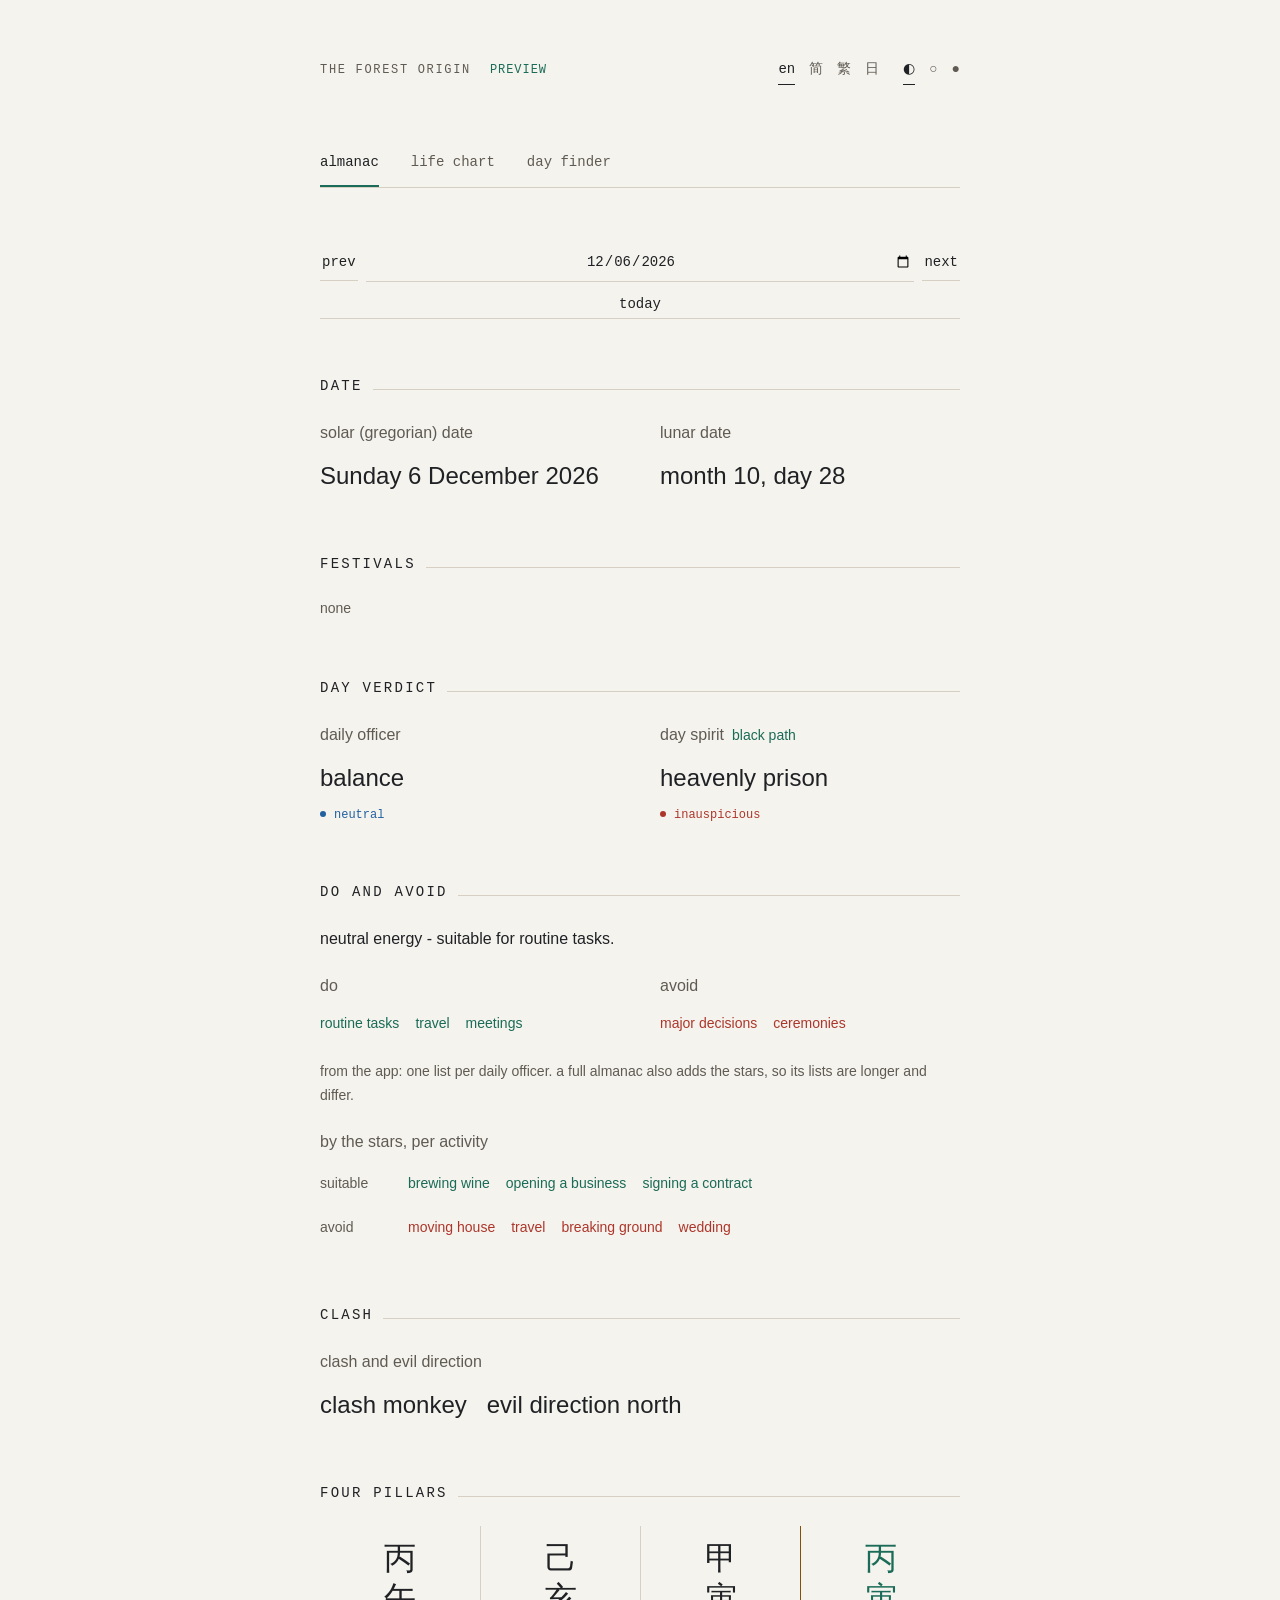
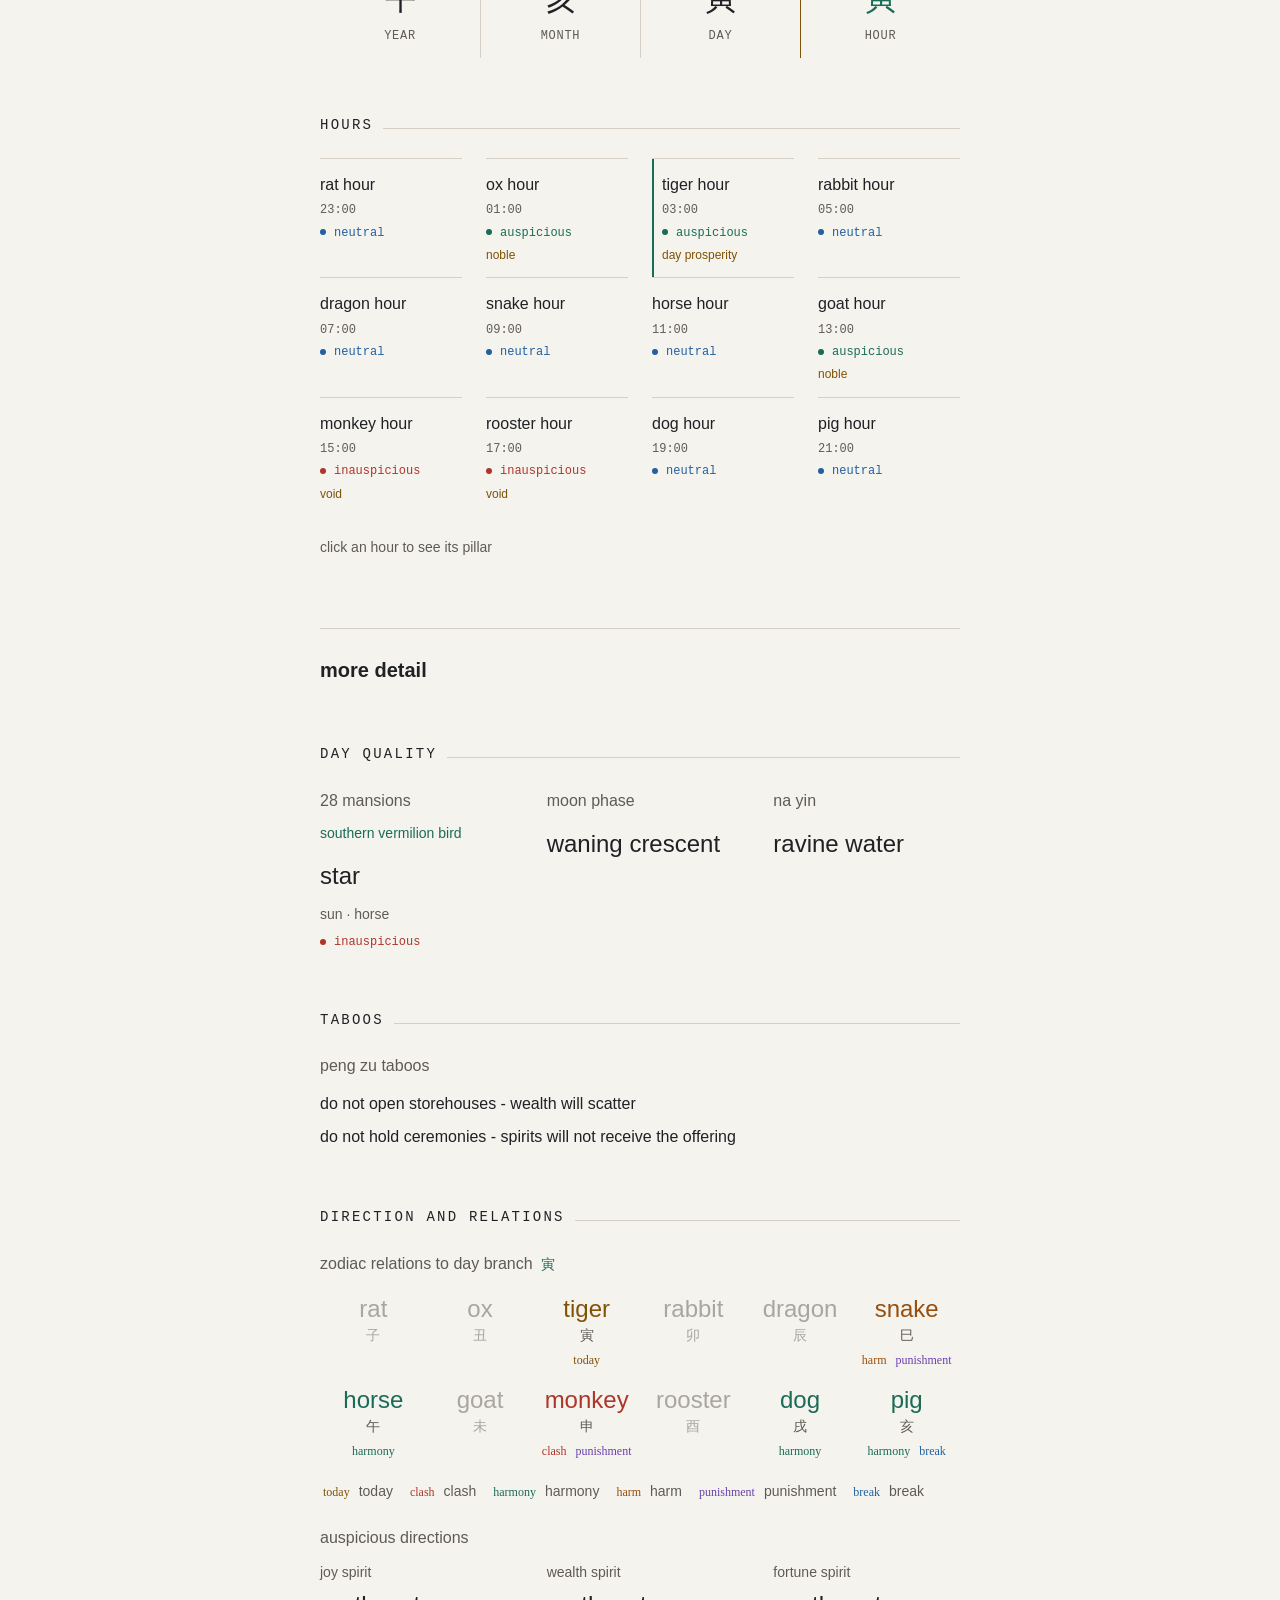
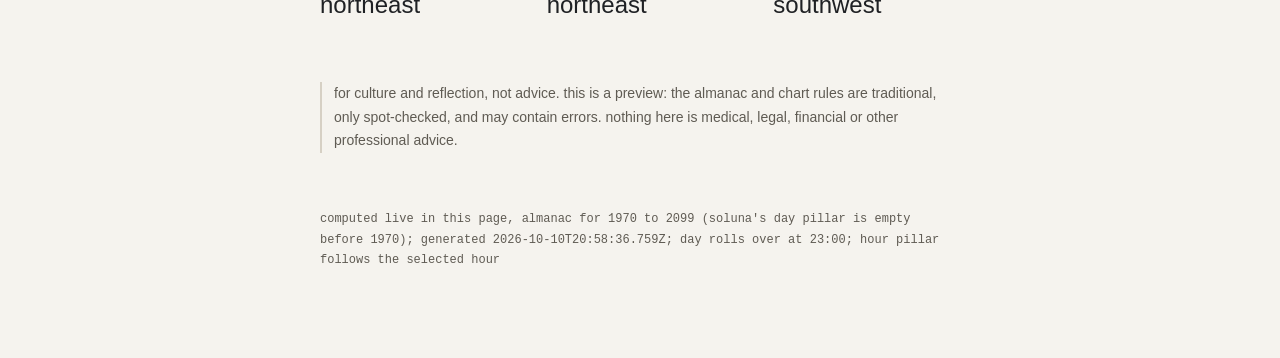
==== commit 78b7f992: "deploy: sync from monorepo com-theforestorigin/www" ====
--- a/app/index.html
+++ b/app/index.html
@@ -253,7 +253,7 @@
 .disclaimer { color: var(--text-dim); }
 footer { border-top: 0; padding-top: 0; }
 .topbar { display: flex; justify-content: space-between; flex-wrap: wrap; row-gap: 12px; }
-.switches { display: flex; gap: 28px; align-items: baseline; flex-wrap: wrap; }
+.switches { display: flex; gap: 24px; align-items: baseline; flex-wrap: wrap; }
 .vrow { display: grid; grid-template-columns: 5.5rem 1fr; align-items: baseline; padding: 4px 0; }
 .vrow > .mut { padding-top: 2px; }
 </style>
@@ -263,8 +263,8 @@
   <header>
     <div class="topbar">
       <div class="eyebrow"><span data-text="eyebrow">the forest origin app prototype</span> <span class="badge" data-text="preview">preview</span></div>
-      <div class="switches"><div class="theme" role="group" aria-label="language"><button data-lang-set="en">en</button><button data-lang-set="zh-Hans">简体</button><button data-lang-set="zh-Hant">繁體</button><button data-lang-set="ja">日本語</button></div>
-      <div class="theme" role="group" aria-label="theme"><button data-theme-set="system" data-text="system">system</button><button data-theme-set="light" data-text="light">light</button><button data-theme-set="dark" data-text="dark">dark</button></div></div>
+      <div class="switches"><div class="theme" role="group" aria-label="language"><button data-lang-set="en" title="English">en</button><button data-lang-set="zh-Hans" title="简体中文">简</button><button data-lang-set="zh-Hant" title="繁體中文">繁</button><button data-lang-set="ja" title="日本語">日</button></div>
+      <div class="theme" role="group" aria-label="theme"><button data-theme-set="system" data-ttext="system" title="system">&#9680;</button><button data-theme-set="light" data-ttext="light" title="light">&#9675;</button><button data-theme-set="dark" data-ttext="dark" title="dark">&#9679;</button></div></div>
     </div>
   </header>
   <nav class="tabs"><button data-tab="almanac" data-term="曆書" data-kind="ui" class="on">almanac</button><button data-tab="bazi" data-term="命盤" data-kind="ui">life chart</button><button data-tab="finder" data-term="擇日" data-kind="ui">day finder</button></nav>
@@ -2124,7 +2124,7 @@
   };
 }
 
-const DATA = {"meta":{"generated":"2026-10-10T20:50:14.626Z","labels":[{"id":"yue4_yan4","kind":"star","zh_hant":"月厭","zh_hans":"月厌","ja":"月厭","en":"month aversion","pinyin":"yuè yàn"},{"id":"tian1_yuan4","kind":"star","zh_hant":"天願","zh_hans":"天愿","ja":"天願","en":"heaven's wish","pinyin":"tiān yuàn"},{"id":"yue4_jian4","kind":"star","zh_hant":"月建","zh_hans":"月建","ja":"月建","en":"month establishment","pinyin":"yuè jiàn"},{"id":"tu3_fu3","kind":"star","zh_hant":"土府","zh_hans":"土府","ja":"土府","en":"earth mansion","pinyin":"tǔ fǔ"},{"id":"wang2_ri4","kind":"star","zh_hant":"王日","zh_hans":"王日","ja":"王日","en":"king day","pinyin":"wáng rì"},{"id":"jian4_ri4","kind":"star","zh_hant":"建日","zh_hans":"建日","ja":"建日","en":"establish day","pinyin":"jiàn rì"},{"id":"tian1_she4","kind":"star","zh_hant":"天赦","zh_hans":"天赦","ja":"天赦","en":"heaven's pardon","pinyin":"tiān shè"},{"id":"yue4_en1","kind":"star","zh_hant":"月恩","zh_hans":"月恩","ja":"月恩","en":"month grace","pinyin":"yuè ēn"},{"id":"si4_xiang4","kind":"star","zh_hant":"四相","zh_hans":"四相","ja":"四相","en":"four ministers","pinyin":"sì xiàng"},{"id":"man3_ri4","kind":"star","zh_hant":"滿日","zh_hans":"满日","ja":"満日","en":"full day","pinyin":"mǎn rì"},{"id":"ping2_ri4","kind":"star","zh_hant":"平日","zh_hans":"平日","ja":"平日","en":"level day","pinyin":"píng rì"},{"id":"cheng2_ri4","kind":"star","zh_hant":"成日","zh_hans":"成日","ja":"成日","en":"success day","pinyin":"chéng rì"},{"id":"shou1_ri4","kind":"star","zh_hant":"收日","zh_hans":"收日","ja":"収日","en":"collect day","pinyin":"shōu rì"},{"id":"kai1_ri4","kind":"star","zh_hant":"開日","zh_hans":"开日","ja":"開日","en":"open day","pinyin":"kāi rì"},{"id":"bi4_ri4","kind":"star","zh_hant":"閉日","zh_hans":"闭日","ja":"閉日","en":"close day","pinyin":"bì rì"},{"id":"liu4_he2","kind":"star","zh_hant":"六合","zh_hans":"六合","ja":"六合","en":"six harmonies","pinyin":"liù hé"},{"id":"ji2_qi1","kind":"star","zh_hant":"吉期","zh_hans":"吉期","ja":"吉期","en":"auspicious date","pinyin":"jí qī"},{"id":"yi4_ma3","kind":"star","zh_hant":"驛馬","zh_hans":"驿马","ja":"駅馬","en":"post horse","pinyin":"yì mǎ"},{"id":"tian1_ma3","kind":"star","zh_hant":"天馬","zh_hans":"天马","ja":"天馬","en":"heavenly horse","pinyin":"tiān mǎ"},{"id":"gui1_ji4","kind":"star","zh_hant":"歸忌","zh_hans":"归忌","ja":"帰忌","en":"return taboo","pinyin":"guī jì"},{"id":"wu3_he2","kind":"star","zh_hant":"五合","zh_hans":"五合","ja":"五合","en":"five union","pinyin":"wǔ hé"},{"id":"shi2_de2","kind":"star","zh_hant":"時德","zh_hans":"时德","ja":"時徳","en":"season virtue","pinyin":"shí dé"},{"id":"tian1_li4","kind":"star","zh_hant":"天吏","zh_hans":"天吏","ja":"天吏","en":"heaven's official","pinyin":"tiān lì"},{"id":"tian1_zei2","kind":"star","zh_hant":"天賊","zh_hans":"天贼","ja":"天賊","en":"heaven's thief","pinyin":"tiān zéi"},{"id":"yue4_xing2","kind":"star","zh_hant":"月刑","zh_hans":"月刑","ja":"月刑","en":"month punishment","pinyin":"yuè xíng"},{"id":"min2_ri4","kind":"star","zh_hant":"民日","zh_hans":"民日","ja":"民日","en":"common day","pinyin":"mín rì"},{"id":"bu4_jiang1","kind":"star","zh_hant":"不將","zh_hans":"不将","ja":"不将","en":"no-clash pairing","pinyin":"bù jiāng"},{"id":"yue4_de2_he2","kind":"star","zh_hant":"月德合","zh_hans":"月德合","ja":"月徳合","en":"month virtue union","pinyin":"yuè dé hé"},{"id":"san1_he2","kind":"star","zh_hant":"三合","zh_hans":"三合","ja":"三合","en":"three union","pinyin":"sān hé"},{"id":"wu3_fu4","kind":"star","zh_hant":"五富","zh_hans":"五富","ja":"五富","en":"five wealth","pinyin":"wǔ fù"},{"id":"jie2_sha1","kind":"star","zh_hant":"劫煞","zh_hans":"劫煞","ja":"劫煞","en":"robbery star","pinyin":"jié shā"},{"id":"si4_ri4","kind":"star","zh_hant":"巳日","zh_hans":"巳日","ja":"巳日","en":"snake day","pinyin":"sì rì"},{"id":"tian1_de2","kind":"star","zh_hant":"天德","zh_hans":"天德","ja":"天徳","en":"heaven virtue","pinyin":"tiān dé"},{"id":"zai1_sha1","kind":"star","zh_hant":"災煞","zh_hans":"灾煞","ja":"災煞","en":"calamity star","pinyin":"zāi shā"},{"id":"yan4_dui4","kind":"star","zh_hant":"厭對","zh_hans":"厌对","ja":"厭対","en":"aversion opposite","pinyin":"yàn duì"},{"id":"yue4_po4","kind":"star","zh_hant":"月破","zh_hans":"月破","ja":"月破","en":"month break","pinyin":"yuè pò"},{"id":"yue4_sha1","kind":"star","zh_hant":"月煞","zh_hans":"月煞","ja":"月煞","en":"month evil","pinyin":"yuè shā"},{"id":"yue4_hai4","kind":"star","zh_hant":"月害","zh_hans":"月害","ja":"月害","en":"month harm","pinyin":"yuè hài"},{"id":"xin1_ri4","kind":"star","zh_hant":"辛日","zh_hans":"辛日","ja":"辛日","en":"xin day","pinyin":"xīn rì"},{"id":"di4_nang2","kind":"star","zh_hant":"地囊","zh_hans":"地囊","ja":"地囊","en":"earth bag","pinyin":"dì náng"},{"id":"tian1_xi3","kind":"star","zh_hant":"天喜","zh_hans":"天喜","ja":"天喜","en":"heavenly joy","pinyin":"tiān xǐ"},{"id":"tu3_fu2","kind":"star","zh_hant":"土符","zh_hans":"土符","ja":"土符","en":"earth talisman","pinyin":"tǔ fú"},{"id":"wu3_li2","kind":"star","zh_hant":"五離","zh_hans":"五离","ja":"五離","en":"five separation","pinyin":"wǔ lí"},{"id":"yue4_de2","kind":"star","zh_hant":"月德","zh_hans":"月德","ja":"月徳","en":"month virtue","pinyin":"yuè dé"},{"id":"da4_shi2","kind":"star","zh_hant":"大時","zh_hans":"大时","ja":"大時","en":"great time","pinyin":"dà shí"},{"id":"wang3_wang2","kind":"star","zh_hant":"往亡","zh_hans":"往亡","ja":"往亡","en":"departure void","pinyin":"wǎng wáng"},{"id":"jiu3_kong1","kind":"star","zh_hant":"九空","zh_hans":"九空","ja":"九空","en":"nine voids","pinyin":"jiǔ kōng"},{"id":"hai4_ri4","kind":"star","zh_hant":"亥日","zh_hans":"亥日","ja":"亥日","en":"pig day","pinyin":"hài rì"},{"id":"wu3_mu4","kind":"star","zh_hant":"五墓","zh_hans":"五墓","ja":"五墓","en":"five tombs","pinyin":"wǔ mù"},{"id":"si4_fei4","kind":"star","zh_hant":"四廢","zh_hans":"四废","ja":"四廃","en":"four abandoned","pinyin":"sì fèi"},{"id":"ba1_zhuan1","kind":"star","zh_hant":"八專","zh_hans":"八专","ja":"八専","en":"eight specialties","pinyin":"bā zhuān"},{"id":"si4_ji4","kind":"star","zh_hant":"四忌","zh_hans":"四忌","ja":"四忌","en":"four taboos","pinyin":"sì jì"},{"id":"si4_hao4","kind":"star","zh_hant":"四耗","zh_hans":"四耗","ja":"四耗","en":"four wastes","pinyin":"sì hào"},{"id":"si4_qiong2","kind":"star","zh_hant":"四窮","zh_hans":"四穷","ja":"四窮","en":"four exhausted","pinyin":"sì qióng"},{"id":"tian1_de2_he2","kind":"star","zh_hant":"天德合","zh_hans":"天德合","ja":"天徳合","en":"heaven virtue union","pinyin":"tiān dé hé"},{"id":"da4_hao4","kind":"star","zh_hant":"大耗","zh_hans":"大耗","ja":"大耗","en":"great waste","pinyin":"dà hào"},{"id":"yun4_niang4","kind":"activity","zh_hant":"醞釀","zh_hans":"酝酿","show_hans":"酿酒","show_hant":"釀酒","ja":"酒造り","en":"brewing wine","pinyin":"yùn niàng"},{"id":"kai1_shi4","kind":"activity","zh_hant":"開市","zh_hans":"开市","ja":"開業","en":"opening a business","pinyin":"kāi shì"},{"id":"li4_quan4","kind":"activity","zh_hant":"立券","zh_hans":"立券","ja":"契約","en":"signing a contract","pinyin":"lì quàn"},{"id":"yi2_xi3","kind":"activity","zh_hant":"移徙","zh_hans":"移徙","ja":"引っ越し","en":"moving house","pinyin":"yí xǐ"},{"id":"chu1_xing2","kind":"activity","zh_hant":"出行","zh_hans":"出行","ja":"旅行","en":"travel","pinyin":"chū xíng"},{"id":"dong4_tu3","kind":"activity","zh_hant":"動土","zh_hans":"动土","ja":"着工","en":"breaking ground","pinyin":"dòng tǔ"},{"id":"jia4_qu3","kind":"activity","zh_hant":"嫁娶","zh_hans":"嫁娶","ja":"結婚","en":"wedding","pinyin":"jià qǔ"},{"id":"jian4","kind":"officer","zh_hant":"建","zh_hans":"建","ja":"建","en":"establish","pinyin":"jiàn"},{"id":"chu2","kind":"officer","zh_hant":"除","zh_hans":"除","ja":"除","en":"remove","pinyin":"chú"},{"id":"man3","kind":"officer","zh_hant":"滿","zh_hans":"满","ja":"満","en":"full","pinyin":"mǎn"},{"id":"ping2","kind":"officer","zh_hant":"平","zh_hans":"平","ja":"平","en":"balance","pinyin":"píng"},{"id":"ding4","kind":"officer","zh_hant":"定","zh_hans":"定","ja":"定","en":"settle","pinyin":"dìng"},{"id":"zhi2","kind":"officer","zh_hant":"執","zh_hans":"执","ja":"執","en":"hold","pinyin":"zhí"},{"id":"po4","kind":"officer","zh_hant":"破","zh_hans":"破","ja":"破","en":"break","pinyin":"pò"},{"id":"wei1","kind":"officer","zh_hant":"危","zh_hans":"危","ja":"危","en":"danger","pinyin":"wēi"},{"id":"cheng2","kind":"officer","zh_hant":"成","zh_hans":"成","ja":"成","en":"success","pinyin":"chéng"},{"id":"shou1","kind":"officer","zh_hant":"收","zh_hans":"收","ja":"収","en":"receive","pinyin":"shōu"},{"id":"kai1","kind":"officer","zh_hant":"開","zh_hans":"开","ja":"開","en":"open","pinyin":"kāi"},{"id":"bi4","kind":"officer","zh_hant":"閉","zh_hans":"闭","ja":"閉","en":"close","pinyin":"bì"},{"id":"shu3","kind":"animal","zh_hant":"鼠","zh_hans":"鼠","ja":"鼠","en":"rat","pinyin":"shǔ"},{"id":"niu2","kind":"animal","zh_hant":"牛","zh_hans":"牛","ja":"牛","en":"ox","pinyin":"niú"},{"id":"hu3","kind":"animal","zh_hant":"虎","zh_hans":"虎","ja":"虎","en":"tiger","pinyin":"hǔ"},{"id":"tu4","kind":"animal","zh_hant":"兔","zh_hans":"兔","ja":"兎","en":"rabbit","pinyin":"tù"},{"id":"long2","kind":"animal","zh_hant":"龍","zh_hans":"龙","ja":"竜","en":"dragon","pinyin":"lóng"},{"id":"she2","kind":"animal","zh_hant":"蛇","zh_hans":"蛇","ja":"蛇","en":"snake","pinyin":"shé"},{"id":"ma3","kind":"animal","zh_hant":"馬","zh_hans":"马","ja":"馬","en":"horse","pinyin":"mǎ"},{"id":"yang2","kind":"animal","zh_hant":"羊","zh_hans":"羊","ja":"羊","en":"goat","pinyin":"yáng"},{"id":"hou2","kind":"animal","zh_hant":"猴","zh_hans":"猴","ja":"猴","en":"monkey","pinyin":"hóu"},{"id":"ji1","kind":"animal","zh_hant":"雞","zh_hans":"鸡","ja":"鶏","en":"rooster","pinyin":"jī"},{"id":"gou3","kind":"animal","zh_hant":"狗","zh_hans":"狗","ja":"犬","en":"dog","pinyin":"gǒu"},{"id":"zhu1","kind":"animal","zh_hant":"豬","zh_hans":"猪","ja":"猪","en":"pig","pinyin":"zhū"},{"id":"zhi2_ri4","kind":"relation","zh_hant":"值日","zh_hans":"值日","ja":"当日","en":"today","pinyin":"zhí rì"},{"id":"chong1","kind":"relation","zh_hant":"沖","zh_hans":"冲","ja":"沖","en":"clash","pinyin":"chōng"},{"id":"he2","kind":"relation","zh_hant":"合","zh_hans":"合","ja":"合","en":"harmony","pinyin":"hé"},{"id":"hai4","kind":"relation","zh_hant":"害","zh_hans":"害","ja":"害","en":"harm","pinyin":"hài"},{"id":"xing2","kind":"relation","zh_hant":"刑","zh_hans":"刑","ja":"刑","en":"punishment","pinyin":"xíng"},{"id":"po4_2","kind":"relation","zh_hant":"破","zh_hans":"破","ja":"破","en":"break","pinyin":"pò"},{"id":"li4_shu1","kind":"ui","zh_hant":"曆書","zh_hans":"历书","ja":"暦","en":"almanac","pinyin":"lì shū"},{"id":"ming4_pan2","kind":"ui","zh_hant":"命盤","zh_hans":"命盘","ja":"命式","en":"life chart","pinyin":"mìng pán"},{"id":"ze2_ri4","kind":"ui","zh_hant":"擇日","zh_hans":"择日","ja":"日取り","en":"day finder","pinyin":"zé rì"},{"id":"qing1_long2","kind":"spirit","zh_hant":"青龍","zh_hans":"青龙","ja":"青龍","en":"azure dragon","pinyin":"qīng lóng"},{"id":"ming2_tang2","kind":"spirit","zh_hant":"明堂","zh_hans":"明堂","ja":"明堂","en":"bright hall","pinyin":"míng táng"},{"id":"tian1_xing2","kind":"spirit","zh_hant":"天刑","zh_hans":"天刑","ja":"天刑","en":"heavenly punishment","pinyin":"tiān xíng"},{"id":"zhu1_que4","kind":"spirit","zh_hant":"朱雀","zh_hans":"朱雀","ja":"朱雀","en":"vermilion bird","pinyin":"zhū què"},{"id":"jin1_gui4","kind":"spirit","zh_hant":"金匱","zh_hans":"金匮","ja":"金匱","en":"golden cabinet","pinyin":"jīn guì"},{"id":"tian1_de2_2","kind":"spirit","zh_hant":"天德","zh_hans":"天德","ja":"天徳","en":"heavenly virtue","pinyin":"tiān dé"},{"id":"bai2_hu3","kind":"spirit","zh_hant":"白虎","zh_hans":"白虎","ja":"白虎","en":"white tiger","pinyin":"bái hǔ"},{"id":"yu4_tang2","kind":"spirit","zh_hant":"玉堂","zh_hans":"玉堂","ja":"玉堂","en":"jade hall","pinyin":"yù táng"},{"id":"tian1_lao2","kind":"spirit","zh_hant":"天牢","zh_hans":"天牢","ja":"天牢","en":"heavenly prison","pinyin":"tiān láo"},{"id":"xuan2_wu3","kind":"spirit","zh_hant":"玄武","zh_hans":"玄武","ja":"玄武","en":"black tortoise","pinyin":"xuán wǔ"},{"id":"si1_ming4","kind":"spirit","zh_hant":"司命","zh_hans":"司命","ja":"司命","en":"life governor","pinyin":"sī mìng"},{"id":"gou1_chen2","kind":"spirit","zh_hant":"勾陳","zh_hans":"勾陈","ja":"勾陳","en":"hook chen","pinyin":"gōu chén"},{"id":"huang2_dao4","kind":"spirit","zh_hant":"黃道","zh_hans":"黄道","ja":"黄道","en":"yellow path","pinyin":"huáng dào"},{"id":"hei1_dao4","kind":"spirit","zh_hant":"黑道","zh_hans":"黑道","ja":"黒道","en":"black path","pinyin":"hēi dào"},{"id":"dong1_fang1_qing1_long2","kind":"quarter","zh_hant":"東方青龍","zh_hans":"东方青龙","ja":"東方青龍","en":"eastern azure dragon","pinyin":"dōng fāng qīng lóng"},{"id":"bei3_fang1_xuan2_wu3","kind":"quarter","zh_hant":"北方玄武","zh_hans":"北方玄武","ja":"北方玄武","en":"northern black tortoise","pinyin":"běi fāng xuán wǔ"},{"id":"xi1_fang1_bai2_hu3","kind":"quarter","zh_hant":"西方白虎","zh_hans":"西方白虎","ja":"西方白虎","en":"western white tiger","pinyin":"xī fāng bái hǔ"},{"id":"nan2_fang1_zhu1_que4","kind":"quarter","zh_hant":"南方朱雀","zh_hans":"南方朱雀","ja":"南方朱雀","en":"southern vermilion bird","pinyin":"nán fāng zhū què"},{"id":"mu4","kind":"element","zh_hant":"木","zh_hans":"木","ja":"木","en":"wood","pinyin":"mù"},{"id":"jin1","kind":"element","zh_hant":"金","zh_hans":"金","ja":"金","en":"metal","pinyin":"jīn"},{"id":"tu3","kind":"element","zh_hant":"土","zh_hans":"土","ja":"土","en":"earth","pinyin":"tǔ"},{"id":"ri4","kind":"element","zh_hant":"日","zh_hans":"日","ja":"日","en":"sun","pinyin":"rì"},{"id":"yue4","kind":"element","zh_hant":"月","zh_hans":"月","ja":"月","en":"moon","pinyin":"yuè"},{"id":"huo3","kind":"element","zh_hant":"火","zh_hans":"火","ja":"火","en":"fire","pinyin":"huǒ"},{"id":"shui3","kind":"element","zh_hant":"水","zh_hans":"水","ja":"水","en":"water","pinyin":"shuǐ"},{"id":"jiao1","kind":"animal","zh_hant":"蛟","zh_hans":"蛟","ja":"蛟","en":"flood dragon","pinyin":"jiāo"},{"id":"he2_2","kind":"animal","zh_hant":"貉","zh_hans":"貉","ja":"貉","en":"raccoon dog","pinyin":"hé"},{"id":"hu2","kind":"animal","zh_hant":"狐","zh_hans":"狐","ja":"狐","en":"fox","pinyin":"hú"},{"id":"bao4","kind":"animal","zh_hant":"豹","zh_hans":"豹","ja":"豹","en":"leopard","pinyin":"bào"},{"id":"xie4","kind":"animal","zh_hant":"獬","zh_hans":"獬","ja":"獬","en":"xiezhi","pinyin":"xiè"},{"id":"fu2","kind":"animal","zh_hant":"蝠","zh_hans":"蝠","ja":"蝠","en":"bat","pinyin":"fú"},{"id":"yan4","kind":"animal","zh_hant":"燕","zh_hans":"燕","ja":"燕","en":"swallow","pinyin":"yàn"},{"id":"yu3","kind":"animal","zh_hant":"貐","zh_hans":"貐","ja":"貐","en":"yayu","pinyin":"yǔ"},{"id":"lang2","kind":"animal","zh_hant":"狼","zh_hans":"狼","ja":"狼","en":"wolf","pinyin":"láng"},{"id":"zhi4","kind":"animal","zh_hant":"雉","zh_hans":"雉","ja":"雉","en":"pheasant","pinyin":"zhì"},{"id":"wu1","kind":"animal","zh_hant":"烏","zh_hans":"乌","ja":"烏","en":"crow","pinyin":"wū"},{"id":"yuan2","kind":"animal","zh_hant":"猿","zh_hans":"猿","ja":"猿","en":"ape","pinyin":"yuán"},{"id":"han4","kind":"animal","zh_hant":"犴","zh_hans":"犴","ja":"犴","en":"elk","pinyin":"hàn"},{"id":"zhang1","kind":"animal","zh_hant":"獐","zh_hans":"獐","ja":"獐","en":"river deer","pinyin":"zhāng"},{"id":"lu4","kind":"animal","zh_hant":"鹿","zh_hans":"鹿","ja":"鹿","en":"deer","pinyin":"lù"},{"id":"yin3","kind":"animal","zh_hant":"蚓","zh_hans":"蚓","ja":"蚓","en":"earthworm","pinyin":"yǐn"},{"id":"jiao3","kind":"mansion","zh_hant":"角","zh_hans":"角","ja":"角","en":"horn","pinyin":"jiǎo"},{"id":"kang4","kind":"mansion","zh_hant":"亢","zh_hans":"亢","ja":"亢","en":"neck","pinyin":"kàng"},{"id":"di1","kind":"mansion","zh_hant":"氐","zh_hans":"氐","ja":"氐","en":"root","pinyin":"dī"},{"id":"fang2","kind":"mansion","zh_hant":"房","zh_hans":"房","ja":"房","en":"room","pinyin":"fáng"},{"id":"xin1","kind":"mansion","zh_hant":"心","zh_hans":"心","ja":"心","en":"heart","pinyin":"xīn"},{"id":"wei3","kind":"mansion","zh_hant":"尾","zh_hans":"尾","ja":"尾","en":"tail","pinyin":"wěi"},{"id":"ji1_2","kind":"mansion","zh_hant":"箕","zh_hans":"箕","ja":"箕","en":"winnowing basket","pinyin":"jī"},{"id":"dou3","kind":"mansion","zh_hant":"斗","zh_hans":"斗","ja":"斗","en":"dipper","pinyin":"dǒu"},{"id":"niu2_2","kind":"mansion","zh_hant":"牛","zh_hans":"牛","ja":"牛","en":"ox","pinyin":"niú"},{"id":"nv3","kind":"mansion","zh_hant":"女","zh_hans":"女","ja":"女","en":"girl","pinyin":"nǚ"},{"id":"xu1","kind":"mansion","zh_hant":"虛","zh_hans":"虚","ja":"虚","en":"emptiness","pinyin":"xū"},{"id":"wei1_2","kind":"mansion","zh_hant":"危","zh_hans":"危","ja":"危","en":"rooftop","pinyin":"wēi"},{"id":"shi4","kind":"mansion","zh_hant":"室","zh_hans":"室","ja":"室","en":"encampment","pinyin":"shì"},{"id":"bi4_2","kind":"mansion","zh_hant":"壁","zh_hans":"壁","ja":"壁","en":"wall","pinyin":"bì"},{"id":"kui2","kind":"mansion","zh_hant":"奎","zh_hans":"奎","ja":"奎","en":"legs","pinyin":"kuí"},{"id":"lou2","kind":"mansion","zh_hant":"婁","zh_hans":"娄","ja":"婁","en":"bond","pinyin":"lóu"},{"id":"wei4","kind":"mansion","zh_hant":"胃","zh_hans":"胃","ja":"胃","en":"stomach","pinyin":"wèi"},{"id":"mao3","kind":"mansion","zh_hant":"昴","zh_hans":"昴","ja":"昴","en":"hairy head","pinyin":"mǎo"},{"id":"bi4_3","kind":"mansion","zh_hant":"畢","zh_hans":"毕","ja":"畢","en":"net","pinyin":"bì"},{"id":"zi1","kind":"mansion","zh_hant":"觜","zh_hans":"觜","ja":"觜","en":"turtle beak","pinyin":"zī"},{"id":"shen1","kind":"mansion","zh_hant":"參","zh_hans":"参","ja":"参","en":"three stars","pinyin":"shēn"},{"id":"jing3","kind":"mansion","zh_hant":"井","zh_hans":"井","ja":"井","en":"well","pinyin":"jǐng"},{"id":"gui3","kind":"mansion","zh_hant":"鬼","zh_hans":"鬼","ja":"鬼","en":"ghost","pinyin":"guǐ"},{"id":"liu3","kind":"mansion","zh_hant":"柳","zh_hans":"柳","ja":"柳","en":"willow","pinyin":"liǔ"},{"id":"xing1","kind":"mansion","zh_hant":"星","zh_hans":"星","ja":"星","en":"star","pinyin":"xīng"},{"id":"zhang1_2","kind":"mansion","zh_hant":"張","zh_hans":"张","ja":"張","en":"extended net","pinyin":"zhāng"},{"id":"yi4","kind":"mansion","zh_hant":"翼","zh_hans":"翼","ja":"翼","en":"wings","pinyin":"yì"},{"id":"zhen3","kind":"mansion","zh_hant":"軫","zh_hans":"轸","ja":"軫","en":"chariot","pinyin":"zhěn"},{"id":"jian4_chu2","kind":"card","zh_hant":"建除","zh_hans":"建除","ja":"十二直","en":"daily officer","pinyin":"jiàn chú"},{"id":"shi2_er4_shen2","kind":"card","zh_hant":"十二神","zh_hans":"十二神","ja":"十二神","en":"day spirit","pinyin":"shí èr shén"},{"id":"yi2","kind":"card","zh_hant":"宜","zh_hans":"宜","ja":"宜","en":"do","pinyin":"yí"},{"id":"ji4","kind":"card","zh_hant":"忌","zh_hans":"忌","ja":"忌","en":"avoid","pinyin":"jì"},{"id":"ze2_ri4_2","kind":"card","zh_hant":"擇日","zh_hans":"择日","ja":"星による判定","en":"by the stars, per activity","pinyin":"zé rì"},{"id":"chong1_sha1","kind":"card","zh_hant":"沖煞","zh_hans":"冲煞","ja":"沖煞","en":"clash and evil direction","pinyin":"chōng shā"},{"id":"er4_shi2_ba1_xiu4","kind":"card","zh_hant":"二十八宿","zh_hans":"二十八宿","ja":"二十八宿","en":"28 mansions","pinyin":"èr shí bā xiù"},{"id":"yue4_xiang4","kind":"card","zh_hant":"月相","zh_hans":"月相","ja":"月相","en":"moon phase","pinyin":"yuè xiàng"},{"id":"na4_yin1","kind":"card","zh_hant":"納音","zh_hans":"纳音","ja":"納音","en":"na yin","pinyin":"nà yīn"},{"id":"peng2_zu3_bai3_ji4","kind":"card","zh_hant":"彭祖百忌","zh_hans":"彭祖百忌","ja":"彭祖百忌","en":"peng zu taboos","pinyin":"péng zǔ bǎi jì"},{"id":"sheng1_xiao4_ji2_chong1","kind":"card","zh_hant":"生肖吉沖","zh_hans":"生肖吉冲","ja":"干支の相性","en":"zodiac relations to day branch","pinyin":"shēng xiào jí chōng"},{"id":"fang1_wei4","kind":"card","zh_hant":"方位","zh_hans":"方位","ja":"吉方位","en":"auspicious directions","pinyin":"fāng wèi"},{"id":"xiao3_han2","kind":"term","zh_hant":"小寒","zh_hans":"小寒","ja":"小寒","en":"minor cold","pinyin":"xiǎo hán"},{"id":"da4_han2","kind":"term","zh_hant":"大寒","zh_hans":"大寒","ja":"大寒","en":"major cold","pinyin":"dà hán"},{"id":"li4_chun1","kind":"term","zh_hant":"立春","zh_hans":"立春","ja":"立春","en":"start of spring","pinyin":"lì chūn"},{"id":"yu3_shui3","kind":"term","zh_hant":"雨水","zh_hans":"雨水","ja":"雨水","en":"rain water","pinyin":"yǔ shuǐ"},{"id":"jing1_zhe2","kind":"term","zh_hant":"驚蟄","zh_hans":"惊蛰","ja":"啓蟄","en":"awakening of insects","pinyin":"jīng zhé"},{"id":"chun1_fen1","kind":"term","zh_hant":"春分","zh_hans":"春分","ja":"春分","en":"spring equinox","pinyin":"chūn fēn"},{"id":"qing1_ming2","kind":"term","zh_hant":"清明","zh_hans":"清明","ja":"清明","en":"clear and bright","pinyin":"qīng míng"},{"id":"gu3_yu3","kind":"term","zh_hant":"穀雨","zh_hans":"谷雨","ja":"穀雨","en":"grain rain","pinyin":"gǔ yǔ"},{"id":"li4_xia4","kind":"term","zh_hant":"立夏","zh_hans":"立夏","ja":"立夏","en":"start of summer","pinyin":"lì xià"},{"id":"xiao3_man3","kind":"term","zh_hant":"小滿","zh_hans":"小满","ja":"小満","en":"grain buds","pinyin":"xiǎo mǎn"},{"id":"mang2_zhong4","kind":"term","zh_hant":"芒種","zh_hans":"芒种","ja":"芒種","en":"grain in ear","pinyin":"máng zhòng"},{"id":"xia4_zhi4","kind":"term","zh_hant":"夏至","zh_hans":"夏至","ja":"夏至","en":"summer solstice","pinyin":"xià zhì"},{"id":"xiao3_shu3","kind":"term","zh_hant":"小暑","zh_hans":"小暑","ja":"小暑","en":"minor heat","pinyin":"xiǎo shǔ"},{"id":"da4_shu3","kind":"term","zh_hant":"大暑","zh_hans":"大暑","ja":"大暑","en":"major heat","pinyin":"dà shǔ"},{"id":"li4_qiu1","kind":"term","zh_hant":"立秋","zh_hans":"立秋","ja":"立秋","en":"start of autumn","pinyin":"lì qiū"},{"id":"chu3_shu3","kind":"term","zh_hant":"處暑","zh_hans":"处暑","ja":"処暑","en":"end of heat","pinyin":"chǔ shǔ"},{"id":"bai2_lu4","kind":"term","zh_hant":"白露","zh_hans":"白露","ja":"白露","en":"white dew","pinyin":"bái lù"},{"id":"qiu1_fen1","kind":"term","zh_hant":"秋分","zh_hans":"秋分","ja":"秋分","en":"autumn equinox","pinyin":"qiū fēn"},{"id":"han2_lu4","kind":"term","zh_hant":"寒露","zh_hans":"寒露","ja":"寒露","en":"cold dew","pinyin":"hán lù"},{"id":"shuang1_jiang4","kind":"term","zh_hant":"霜降","zh_hans":"霜降","ja":"霜降","en":"frost descent","pinyin":"shuāng jiàng"},{"id":"li4_dong1","kind":"term","zh_hant":"立冬","zh_hans":"立冬","ja":"立冬","en":"start of winter","pinyin":"lì dōng"},{"id":"xiao3_xue3","kind":"term","zh_hant":"小雪","zh_hans":"小雪","ja":"小雪","en":"minor snow","pinyin":"xiǎo xuě"},{"id":"da4_xue3","kind":"term","zh_hant":"大雪","zh_hans":"大雪","ja":"大雪","en":"major snow","pinyin":"dà xuě"},{"id":"dong1_zhi4","kind":"term","zh_hant":"冬至","zh_hans":"冬至","ja":"冬至","en":"winter solstice","pinyin":"dōng zhì"},{"id":"gong1_li4","kind":"card","zh_hant":"公曆","zh_hans":"公历","ja":"新暦","en":"solar (gregorian) date","pinyin":"gōng lì"},{"id":"nong2_li4","kind":"card","zh_hant":"農曆","zh_hans":"农历","ja":"旧暦","en":"lunar date","pinyin":"nóng lì"},{"id":"jie2_qi4","kind":"ui","zh_hant":"節氣","zh_hans":"节气","ja":"節気","en":"solar term","pinyin":"jié qì"},{"id":"ri4_qi1","kind":"section","zh_hant":"日期","zh_hans":"日期","ja":"日付","en":"date","pinyin":"rì qī"},{"id":"jie2_ri4","kind":"section","zh_hant":"節日","zh_hans":"节日","ja":"祝祭日","en":"festivals","pinyin":"jié rì"},{"id":"ri4_kuang4","kind":"section","zh_hant":"日況","zh_hans":"日况","ja":"日の吉凶","en":"day verdict","pinyin":"rì kuàng"},{"id":"yi2_ji4","kind":"section","zh_hant":"宜忌","zh_hans":"宜忌","ja":"宜忌","en":"do and avoid","pinyin":"yí jì"},{"id":"chong1_sha1_2","kind":"section","zh_hant":"沖煞","zh_hans":"冲煞","ja":"沖煞","en":"clash","pinyin":"chōng shā"},{"id":"si4_zhu4","kind":"section","zh_hant":"四柱","zh_hans":"四柱","ja":"四柱","en":"four pillars","pinyin":"sì zhù"},{"id":"shi2_chen2","kind":"section","zh_hant":"時辰","zh_hans":"时辰","ja":"時刻","en":"hours","pinyin":"shí chén"},{"id":"ri4_xiang4","kind":"section","zh_hant":"日象","zh_hans":"日象","ja":"日の象","en":"day quality","pinyin":"rì xiàng"},{"id":"jin4_ji4","kind":"section","zh_hant":"禁忌","zh_hans":"禁忌","ja":"禁忌","en":"taboos","pinyin":"jìn jì"},{"id":"fang1_wei4_sheng1_xiao4","kind":"section","zh_hant":"方位生肖","zh_hans":"方位生肖","ja":"方位と干支","en":"direction and relations","pinyin":"fāng wèi shēng xiào"},{"id":"ba1_zi4_si4_zhu4","kind":"section","zh_hant":"八字四柱","zh_hans":"八字四柱","ja":"命式の四柱","en":"four pillars (bazi)","pinyin":"bā zì sì zhù"},{"id":"yi2_ri4","kind":"section","zh_hant":"宜日","zh_hans":"宜日","ja":"適した日","en":"suitable days","pinyin":"yí rì"},{"id":"cun2_yi2","kind":"section","zh_hant":"存疑","zh_hans":"存疑","ja":"要確認","en":"unsure","pinyin":"cún yí"},{"id":"tian1","kind":"ui","zh_hant":"天","zh_hans":"天","ja":"日","en":"days","pinyin":"tiān"},{"id":"jia4_ri4","kind":"ui","zh_hant":"假日","zh_hans":"假日","ja":"祝日","en":"holiday","pinyin":"jià rì"},{"id":"sha1","kind":"ui","zh_hant":"煞","zh_hans":"煞","ja":"凶方","en":"evil direction","pinyin":"shā"},{"id":"xi3_shen2","kind":"ui","zh_hant":"喜神","zh_hans":"喜神","ja":"喜神","en":"joy spirit","pinyin":"xǐ shén"},{"id":"cai2_shen2","kind":"ui","zh_hant":"財神","zh_hans":"财神","ja":"財神","en":"wealth spirit","pinyin":"cái shén"},{"id":"fu2_shen2","kind":"ui","zh_hant":"福神","zh_hans":"福神","ja":"福神","en":"fortune spirit","pinyin":"fú shén"},{"id":"zi3_shi2","kind":"hour","zh_hant":"子時","zh_hans":"子时","ja":"子の刻","en":"rat hour","pinyin":"zǐ shí"},{"id":"chou3_shi2","kind":"hour","zh_hant":"丑時","zh_hans":"丑时","ja":"丑の刻","en":"ox hour","pinyin":"chǒu shí"},{"id":"yin2_shi2","kind":"hour","zh_hant":"寅時","zh_hans":"寅时","ja":"寅の刻","en":"tiger hour","pinyin":"yín shí"},{"id":"mao3_shi2","kind":"hour","zh_hant":"卯時","zh_hans":"卯时","ja":"卯の刻","en":"rabbit hour","pinyin":"mǎo shí"},{"id":"chen2_shi2","kind":"hour","zh_hant":"辰時","zh_hans":"辰时","ja":"辰の刻","en":"dragon hour","pinyin":"chén shí"},{"id":"si4_shi2","kind":"hour","zh_hant":"巳時","zh_hans":"巳时","ja":"巳の刻","en":"snake hour","pinyin":"sì shí"},{"id":"wu3_shi2","kind":"hour","zh_hant":"午時","zh_hans":"午时","ja":"午の刻","en":"horse hour","pinyin":"wǔ shí"},{"id":"wei4_shi2","kind":"hour","zh_hant":"未時","zh_hans":"未时","ja":"未の刻","en":"goat hour","pinyin":"wèi shí"},{"id":"shen1_shi2","kind":"hour","zh_hant":"申時","zh_hans":"申时","ja":"申の刻","en":"monkey hour","pinyin":"shēn shí"},{"id":"you3_shi2","kind":"hour","zh_hant":"酉時","zh_hans":"酉时","ja":"酉の刻","en":"rooster hour","pinyin":"yǒu shí"},{"id":"xu1_shi2","kind":"hour","zh_hant":"戌時","zh_hans":"戌时","ja":"戌の刻","en":"dog hour","pinyin":"xū shí"},{"id":"hai4_shi2","kind":"hour","zh_hant":"亥時","zh_hans":"亥时","ja":"亥の刻","en":"pig hour","pinyin":"hài shí"},{"id":"gui4_ren2","kind":"hour","zh_hant":"貴人","zh_hans":"贵人","ja":"貴人","en":"noble","pinyin":"guì rén"},{"id":"ri4_lu4","kind":"hour","zh_hant":"日祿","zh_hans":"日禄","ja":"日禄","en":"day prosperity","pinyin":"rì lù"},{"id":"kong1_wang2","kind":"hour","zh_hant":"空亡","zh_hans":"空亡","ja":"空亡","en":"void","pinyin":"kōng wáng"},{"id":"ji2","kind":"verdict","zh_hant":"吉","zh_hans":"吉","ja":"吉","en":"auspicious","pinyin":"jí"},{"id":"ping2_2","kind":"verdict","zh_hant":"平","zh_hans":"平","ja":"平","en":"neutral","pinyin":"píng"},{"id":"xiong1","kind":"verdict","zh_hant":"凶","zh_hans":"凶","ja":"凶","en":"inauspicious","pinyin":"xiōng"},{"id":"yi2_2","kind":"verdict","zh_hant":"宜","zh_hans":"宜","ja":"適","en":"suitable","pinyin":"yí"},{"id":"ji4_2","kind":"verdict","zh_hant":"忌","zh_hans":"忌","ja":"避","en":"avoid","pinyin":"jì"},{"id":"cun2_yi2_2","kind":"verdict","zh_hant":"存疑","zh_hans":"存疑","ja":"要確認","en":"unsure","pinyin":"cún yí"},{"id":"nian2","kind":"ui","zh_hant":"年","zh_hans":"年","ja":"年","en":"year","pinyin":"nián"},{"id":"yue4_2","kind":"ui","zh_hant":"月","zh_hans":"月","ja":"月","en":"month","pinyin":"yuè"},{"id":"ri4_2","kind":"ui","zh_hant":"日","zh_hans":"日","ja":"日","en":"day","pinyin":"rì"},{"id":"shi2","kind":"ui","zh_hant":"時","zh_hans":"时","ja":"時","en":"hour","pinyin":"shí"},{"id":"ri4_zhu3","kind":"ui","zh_hant":"日主","zh_hans":"日主","ja":"日主","en":"day (self)","pinyin":"rì zhǔ"},{"id":"qian2_yi1_tian1","kind":"ui","zh_hant":"前一天","zh_hans":"前一天","ja":"前日","en":"prev","pinyin":"qián yī tiān"},{"id":"hou4_yi1_tian1","kind":"ui","zh_hant":"後一天","zh_hans":"后一天","ja":"翌日","en":"next","pinyin":"hòu yī tiān"},{"id":"jin1_tian1","kind":"ui","zh_hant":"今天","zh_hans":"今天","ja":"今日","en":"today","pinyin":"jīn tiān"},{"id":"geng4_duo1_xiang2_qing2","kind":"ui","zh_hant":"更多詳情","zh_hans":"更多详情","ja":"詳細","en":"more detail","pinyin":"gèng duō xiáng qíng"},{"id":"wu2","kind":"ui","zh_hant":"無","zh_hans":"无","ja":"なし","en":"none","pinyin":"wú"},{"id":"dian3_ji1_shi2_chen2_cha2_kan4_qi2_zhu4","kind":"ui","zh_hant":"點擊時辰查看其柱","zh_hans":"点击时辰查看其柱","ja":"時刻を選ぶとその柱を表示します","en":"click an hour to see its pillar","pinyin":"diǎn jī shí chén chá kàn qí zhù"},{"id":"eyebrow","kind":"text","zh_hant":"the forest origin 應用原型","zh_hans":"the forest origin 应用原型","ja":"the forest origin アプリ試作版","en":"the forest origin app prototype","pinyin":""},{"id":"preview","kind":"text","zh_hant":"預覽","zh_hans":"预览","ja":"プレビュー","en":"preview","pinyin":""},{"id":"system","kind":"text","zh_hant":"跟隨系統","zh_hans":"跟随系统","ja":"システム","en":"system","pinyin":""},{"id":"light","kind":"text","zh_hant":"淺色","zh_hans":"浅色","ja":"ライト","en":"light","pinyin":""},{"id":"dark","kind":"text","zh_hant":"深色","zh_hans":"深色","ja":"ダーク","en":"dark","pinyin":""},{"id":"from","kind":"text","zh_hant":"從","zh_hans":"从","ja":"開始日","en":"from","pinyin":""},{"id":"for","kind":"text","zh_hant":"共","zh_hans":"共","ja":"期間","en":"for","pinyin":""},{"id":"name_ph","kind":"text","zh_hant":"為誰（姓名）","zh_hans":"为谁（姓名）","ja":"誰の分か（名前）","en":"for (name)","pinyin":""},{"id":"save","kind":"text","zh_hant":"儲存","zh_hans":"保存","ja":"保存","en":"save","pinyin":""},{"id":"export","kind":"text","zh_hant":"匯出","zh_hans":"导出","ja":"書き出し","en":"export","pinyin":""},{"id":"import","kind":"text","zh_hant":"匯入","zh_hans":"导入","ja":"読み込み","en":"import","pinyin":""},{"id":"people_note","kind":"text","zh_hant":"儲存的人只留在此瀏覽器中，不會傳送到任何地方。匯出可產生備份檔，之後可再匯入。","zh_hans":"保存的人只留在此浏览器中，不会发送到任何地方。导出可生成备份文件，之后可再导入。","ja":"保存した人はこのブラウザ内にだけ残り、どこにも送信されません。書き出しでバックアップファイルを作成し、後で読み込めます。","en":"saved people stay in this browser only; nothing is sent anywhere. export makes a backup file you can import again.","pinyin":""},{"id":"disclaimer","kind":"text","zh_hant":"僅供文化與思考，並非建議。這是預覽版：曆書與命盤規則取自傳統，僅作抽查，可能有誤。此處內容不構成醫療、法律、財務或其他專業建議。","zh_hans":"仅供文化与思考，并非建议。这是预览版：历书与命盘规则取自传统，仅作抽查，可能有误。此处内容不构成医疗、法律、财务或其他专业建议。","ja":"文化や内省のためのもので、助言ではありません。これはプレビュー版です。暦と命式の規則は伝統に基づき、抽出確認のみで、誤りを含む可能性があります。ここに書かれた内容は医療・法律・金融その他の専門的助言ではありません。","en":"for culture and reflection, not advice. this is a preview: the almanac and chart rules are traditional, only spot-checked, and may contain errors. nothing here is medical, legal, financial or other professional advice.","pinyin":""},{"id":"footer","kind":"text","zh_hant":"在本頁即時計算，曆書範圍為 1970 至 2099 年（soluna 在 1970 年前日柱為空）；生成於 {stamp}；以 23:00 為日界；時柱隨所選時辰而定。","zh_hans":"在本页实时计算，历书范围为 1970 至 2099 年（soluna 在 1970 年前日柱为空）；生成于 {stamp}；以 23:00 为日界；时柱随所选时辰而定。","ja":"このページ内でリアルタイムに計算。暦の範囲は1970〜2099年（soluna は1970年より前の日柱が空）。生成日時 {stamp}。日付の切り替えは23:00。時柱は選択した時刻に従います。","en":"computed live in this page, almanac for 1970 to 2099 (soluna's day pillar is empty before 1970); generated {stamp}; day rolls over at 23:00; hour pillar follows the selected hour","pinyin":""},{"id":"officer_note","kind":"text","zh_hant":"來自應用：每個建除值日一份清單。完整曆書還會加入神煞，因此清單更長，也會有所不同。","zh_hans":"来自应用：每个建除值日一份清单。完整历书还会加入神煞，因此清单更长，也会有所不同。","ja":"アプリ由来：十二直ごとに一つのリスト。完全な暦は神煞も加えるため、リストはより長く、内容も異なります。","en":"from the app: one list per daily officer. a full almanac also adds the stars, so its lists are longer and differ.","pinyin":""},{"id":"milder","kind":"text","zh_hant":"較輕","zh_hans":"较轻","ja":"軽め","en":"milder","pinyin":""},{"id":"no_day","kind":"text","zh_hant":"此範圍內沒有適宜的日子","zh_hans":"此范围内没有适宜的日子","ja":"この期間に適した日はありません","en":"no suitable day in this range","pinyin":""},{"id":"unsure_note","kind":"text","zh_hant":"這些日子帶有特殊情形尚未編碼的神煞：","zh_hans":"这些日子带有特殊情形尚未编码的神煞：","ja":"特殊な場合がまだ未実装の神煞を持つ日です：","en":"these days have a star whose special cases are not encoded yet:","pinyin":""},{"id":"rule_note","kind":"text","zh_hant":"依據《欽定協紀辨方書》卷十一的規則：宜 {yi}；忌 {ji}。適宜：有宜的神煞且沒有忌的神煞（德日或願日可抵消較輕的忌；月破永不抵消）。點擊某一天可在曆書中打開。","zh_hans":"依据《欽定協紀辨方書》卷十一的规则：宜 {yi}；忌 {ji}。适宜：有宜的神煞且没有忌的神煞（德日或愿日可抵消较轻的忌；月破永不抵消）。点击某一天可在历书中打开。","ja":"『欽定協紀辨方書』巻十一の規則：宜 {yi}；忌 {ji}。適した日：宜の神煞があり、忌の神煞がない日（徳日・願日は軽い忌を打ち消す。月破は決して打ち消されない）。日をクリックすると暦で開きます。","en":"rule from the book (欽定協紀辨方書, 卷十一): 宜 {yi}; 忌 {ji}. suitable: a 宜 star and no 忌 star (a 德 or 願 day cancels the soft 忌 stars; 月破 never cancels). click a day to open it in the almanac.","pinyin":""},{"id":"for_name","kind":"text","zh_hant":"{name} 的命盤","zh_hans":"{name} 的命盘","ja":"{name} の分","en":"for {name}","pinyin":""},{"id":"birth","kind":"text","zh_hant":"出生","zh_hans":"出生","ja":"出生","en":"birth","pinyin":""},{"id":"birth_prompt","kind":"text","zh_hant":"請輸入出生日期和時間（使用本裝置的時區）","zh_hans":"请输入出生日期和时间（使用本设备的时区）","ja":"出生日時を入力してください（この端末のタイムゾーンを使用）","en":"enter a birth date and time (uses this device's time zone)","pinyin":""},{"id":"pre1970","kind":"text","zh_hant":"1970 年之前出生的日柱和時柱暫不可用（曆法庫 soluna 的已知缺口）。","zh_hans":"1970 年之前出生的日柱和时柱暂不可用（日历库 soluna 的已知缺口）。","ja":"1970年より前の出生では日柱と時柱は使えません（暦ライブラリ soluna の既知の不具合）。","en":"the day and hour pillars are not available for births before 1970 (a known gap in the calendar library, soluna). ","pinyin":""},{"id":"day_master","kind":"text","zh_hant":"日干即日主，代表命主本人","zh_hans":"日干即日主，代表命主本人","ja":"日干が日主、つまり本人を表します","en":"the day stem is the day master (日主)","pinyin":""},{"id":"exported","kind":"text","zh_hant":"已匯出 {n} 人","zh_hans":"已导出 {n} 人","ja":"{n} 人を書き出しました","en":"exported {n} people","pinyin":""},{"id":"imported","kind":"text","zh_hant":"已匯入 {n} 人","zh_hans":"已导入 {n} 人","ja":"{n} 人を読み込みました","en":"imported {n} people","pinyin":""},{"id":"read_fail","kind":"text","zh_hant":"無法讀取該檔案","zh_hans":"无法读取该文件","ja":"ファイルを読み込めませんでした","en":"could not read that file","pinyin":""},{"id":"remove","kind":"text","zh_hant":"移除","zh_hans":"移除","ja":"削除","en":"remove","pinyin":""},{"id":"chip_travel","kind":"chip","zh_hans":"出行","ja":"旅行","en":"travel","pinyin":""},{"id":"chip_construction","kind":"chip","zh_hans":"修造","ja":"造営","en":"construction","pinyin":""},{"id":"chip_starting_projects","kind":"chip","zh_hans":"开工","ja":"着工","en":"starting projects","pinyin":""},{"id":"chip_planting","kind":"chip","zh_hans":"栽种","ja":"植栽","en":"planting","pinyin":""},{"id":"chip_medical_treatment","kind":"chip","zh_hans":"求医","ja":"受診","en":"medical treatment","pinyin":""},{"id":"chip_clearing_space","kind":"chip","zh_hans":"清洁","ja":"掃除","en":"clearing space","pinyin":""},{"id":"chip_pest_removal","kind":"chip","zh_hans":"除虫","ja":"害虫駆除","en":"pest removal","pinyin":""},{"id":"chip_cleansing","kind":"chip","zh_hans":"沐浴","ja":"沐浴","en":"cleansing","pinyin":""},{"id":"chip_weddings","kind":"chip","zh_hans":"嫁娶","ja":"結婚","en":"weddings","pinyin":""},{"id":"chip_moving_house","kind":"chip","zh_hans":"移徙","ja":"引っ越し","en":"moving house","pinyin":""},{"id":"chip_opening_business","kind":"chip","zh_hans":"开市","ja":"営業開始","en":"opening business","pinyin":""},{"id":"chip_ceremonies","kind":"chip","zh_hans":"祭祀","ja":"祭祀","en":"ceremonies","pinyin":""},{"id":"chip_routine_tasks","kind":"chip","zh_hans":"日常","ja":"日常の用事","en":"routine tasks","pinyin":""},{"id":"chip_meetings","kind":"chip","zh_hans":"会亲友","ja":"親族・友人との会合","en":"meetings","pinyin":""},{"id":"chip_signing_contracts","kind":"chip","zh_hans":"签约","ja":"契約","en":"signing contracts","pinyin":""},{"id":"chip_settling_disputes","kind":"chip","zh_hans":"解纷","ja":"紛争解決","en":"settling disputes","pinyin":""},{"id":"chip_collecting_debts","kind":"chip","zh_hans":"收债","ja":"債権回収","en":"collecting debts","pinyin":""},{"id":"chip_organizing","kind":"chip","zh_hans":"整理","ja":"整理","en":"organizing","pinyin":""},{"id":"chip_collecting_payments","kind":"chip","zh_hans":"纳财","ja":"入金","en":"collecting payments","pinyin":""},{"id":"chip_demolition","kind":"chip","zh_hans":"拆除","ja":"解体","en":"demolition","pinyin":""},{"id":"chip_surgery","kind":"chip","zh_hans":"手术","ja":"手術","en":"surgery","pinyin":""},{"id":"chip_ending_disputes","kind":"chip","zh_hans":"了结纠纷","ja":"紛争の決着","en":"ending disputes","pinyin":""},{"id":"chip_rest","kind":"chip","zh_hans":"静养","ja":"静養","en":"rest","pinyin":""},{"id":"chip_prayer","kind":"chip","zh_hans":"祈福","ja":"祈願","en":"prayer","pinyin":""},{"id":"chip_meditation","kind":"chip","zh_hans":"静修","ja":"瞑想","en":"meditation","pinyin":""},{"id":"chip_harvesting","kind":"chip","zh_hans":"收获","ja":"収穫","en":"harvesting","pinyin":""},{"id":"chip_storing_goods","kind":"chip","zh_hans":"入仓","ja":"入庫","en":"storing goods","pinyin":""},{"id":"chip_closing_deals","kind":"chip","zh_hans":"成交","ja":"成約","en":"closing deals","pinyin":""},{"id":"chip_new_openings","kind":"chip","zh_hans":"开张","ja":"開店","en":"new openings","pinyin":""},{"id":"chip_new_ventures","kind":"chip","zh_hans":"开业","ja":"開業","en":"new ventures","pinyin":""},{"id":"chip_storing","kind":"chip","zh_hans":"收藏","ja":"収蔵","en":"storing","pinyin":""},{"id":"chip_sealing","kind":"chip","zh_hans":"封存","ja":"封印","en":"sealing","pinyin":""},{"id":"chip_closing_accounts","kind":"chip","zh_hans":"结账","ja":"決算","en":"closing accounts","pinyin":""},{"id":"chip_litigation","kind":"chip","zh_hans":"词讼","ja":"訴訟","en":"litigation","pinyin":""},{"id":"chip_grand_ceremonies","kind":"chip","zh_hans":"大典","ja":"大典","en":"grand ceremonies","pinyin":""},{"id":"chip_funerals","kind":"chip","zh_hans":"安葬","ja":"葬儀","en":"funerals","pinyin":""},{"id":"chip_major_decisions","kind":"chip","zh_hans":"大事","ja":"重大な決断","en":"major decisions","pinyin":""},{"id":"chip_most_activities","kind":"chip","zh_hans":"诸事不宜","ja":"ほとんどの事は不向き","en":"most activities","pinyin":""},{"id":"chip_starting_construction","kind":"chip","zh_hans":"动土","ja":"起工","en":"starting construction","pinyin":""},{"id":"chip_burial","kind":"chip","zh_hans":"落葬","ja":"埋葬","en":"burial","pinyin":""},{"id":"desc_jian","kind":"desc","zh_hans":"阳气旺盛，利于开工动土、出行修造，诸事进取宜早动。","ja":"陽気が盛んで、着工や出行、造営など物事を進めるのに向く。早めの行動が吉。","en":"favorable for starting projects, travel, and construction.","pinyin":""},{"id":"desc_chu","kind":"desc","zh_hans":"宜求医治病、清洁除秽、祛除旧障，扫旧迎新，洁净为要。","ja":"治療、掃除、厄払いに向く。古いものを払い、新しく迎えるために清めるのがよい。","en":"good for removing obstacles, medical treatment, and clearing space.","pinyin":""},{"id":"desc_man","kind":"desc","zh_hans":"阳气充盈，宜嫁娶移徙、开市纳财、祭祀庆典，诸事丰盛。","ja":"陽気が満ちる日。結婚、引っ越し、開業、入金、祭祀や祝い事に向き、物事が豊かに実る。","en":"auspicious for ceremonies, moving house, and wealth activities.","pinyin":""},{"id":"desc_ping","kind":"desc","zh_hans":"气势平和，宜日常起居、出行会亲友，不宜大事作为。","ja":"気が穏やかな日。日常の営みや外出、親しい人との会合に向き、大きな行動には向かない。","en":"neutral energy - suitable for routine tasks.","pinyin":""},{"id":"desc_ding","kind":"desc","zh_hans":"气定神闲，宜签约立契、安家定居、化解纷争，以稳为要。","ja":"気が落ち着く日。契約、定住、争いの解決に向き、安定を大切にする。","en":"good for signing agreements and settling disputes.","pinyin":""},{"id":"desc_zhi","kind":"desc","zh_hans":"宜收纳整理、纳财收债，持守固本，巩固已有资源。","ja":"整理や入金、債権の回収に向く。守りを固め、今ある資源を確かなものにする。","en":"favorable for collecting, organizing, and managing resources.","pinyin":""},{"id":"desc_po","kind":"desc","zh_hans":"诸事不利，仅宜拆除旧物、手术了结，忌一切新事开展。","ja":"万事に不利。古いものの解体や手術、決着をつけることのみ向き、新しいことは避ける。","en":"inauspicious for most activities. suited only for demolition or endings.","pinyin":""},{"id":"desc_wei","kind":"desc","zh_hans":"宜静不宜动，避免出行冒险，以静养祈福为要，待时而动。","ja":"静かに過ごすのがよく、動くのは不向き。危険な外出は避け、静養と祈願に努めて時を待つ。","en":"avoid travel and risky undertakings. rest and observe.","pinyin":""},{"id":"desc_cheng","kind":"desc","zh_hans":"吉星拱照，诸事皆宜，尤利嫁娶开市、签约出行，大吉之日。","ja":"吉星が照らし、万事に向く。特に結婚、開業、契約、出行に良い大吉の日。","en":"one of the most auspicious days - favorable for nearly all endeavors.","pinyin":""},{"id":"desc_shou","kind":"desc","zh_hans":"宜收获入仓、纳财成交，能量内聚，适合回收整合资源。","ja":"収穫や入庫、入金、成約に向く。気が内に集まり、資源の回収と整理に適する。","en":"good for harvesting, receiving payments, and gathering.","pinyin":""},{"id":"desc_kai","kind":"desc","zh_hans":"诸事开张，宜开业出行、嫁娶修造，生机勃发，万象更新。","ja":"万事が始まる日。開業や出行、結婚、造営に向き、生気が満ち、すべてが新たになる。","en":"auspicious for new openings, launches, and beginnings.","pinyin":""},{"id":"desc_bi","kind":"desc","zh_hans":"宜收藏封存、结账了结，关闭循环，巩固守成。","ja":"収蔵や封印、決算、決着に向く。流れを閉じ、守りを固める。","en":"favorable for closing, sealing, and storing.","pinyin":""},{"id":"taboo_s0","kind":"taboo","zh_hans":"甲不开仓，财物耗散","ja":"甲の日は倉を開かない。財が散じる。","en":"do not open storehouses - wealth will scatter","pinyin":""},{"id":"taboo_s1","kind":"taboo","zh_hans":"乙不栽植，千株不长","ja":"乙の日は植えない。千株も育たない。","en":"do not plant - seedlings will not take root","pinyin":""},{"id":"taboo_s2","kind":"taboo","zh_hans":"丙不修灶，必见灾殃","ja":"丙の日はかまどを直さない。必ず災いが起こる。","en":"do not repair stoves - misfortune will follow","pinyin":""},{"id":"taboo_s3","kind":"taboo","zh_hans":"丁不剃头，头主生疮","ja":"丁の日は髪を剃らない。頭に腫れ物ができる。","en":"do not cut hair - sores will form on the head","pinyin":""},{"id":"taboo_s4","kind":"taboo","zh_hans":"戊不受田，田主不祥","ja":"戊の日は田を受け取らない。田の主に不吉。","en":"do not receive land - inauspicious for the landowner","pinyin":""},{"id":"taboo_s5","kind":"taboo","zh_hans":"己不破券，二比并亡","ja":"己の日は証文を破らない。双方が損をする。","en":"do not break contracts - both parties will suffer loss","pinyin":""},{"id":"taboo_s6","kind":"taboo","zh_hans":"庚不经络，织机虚张","ja":"庚の日は機織りをしない。織機が空しく張られるだけ。","en":"do not weave - the loom will sit idle","pinyin":""},{"id":"taboo_s7","kind":"taboo","zh_hans":"辛不合酱，主人不尝","ja":"辛の日は醤を仕込まない。主人は味わえない。","en":"do not make fermented foods - the host will not taste them","pinyin":""},{"id":"taboo_s8","kind":"taboo","zh_hans":"壬不泱水，更难提防","ja":"壬の日は水を流さない。災いを防ぎ難い。","en":"do not drain or divert water - calamity is hard to prevent","pinyin":""},{"id":"taboo_s9","kind":"taboo","zh_hans":"癸不词讼，理弱敌强","ja":"癸の日は訴訟をしない。理は弱く、相手は強い。","en":"do not litigate - your case will be weak, the opponent strong","pinyin":""},{"id":"taboo_b0","kind":"taboo","zh_hans":"子不问卜，自惹祸殃","ja":"子の日は占わない。自ら災いを招く。","en":"do not divine - misfortune will find you regardless","pinyin":""},{"id":"taboo_b1","kind":"taboo","zh_hans":"丑不冠带，主不还乡","ja":"丑の日は冠帯を着けない。主は故郷に帰れない。","en":"do not wear formal attire - the wearer will not return home","pinyin":""},{"id":"taboo_b2","kind":"taboo","zh_hans":"寅不祭祀，神鬼不尝","ja":"寅の日は祭祀をしない。神霊は供物を受けない。","en":"do not hold ceremonies - spirits will not receive the offering","pinyin":""},{"id":"taboo_b3","kind":"taboo","zh_hans":"卯不穿井，水泉不香","ja":"卯の日は井戸を掘らない。水が清らかでない。","en":"do not dig wells - the water will not be pure","pinyin":""},{"id":"taboo_b4","kind":"taboo","zh_hans":"辰不哭泣，必主重丧","ja":"辰の日は泣かない。重ねて不幸が起こる。","en":"do not mourn - another loss will follow","pinyin":""},{"id":"taboo_b5","kind":"taboo","zh_hans":"巳不远行，财物伏藏","ja":"巳の日は遠出しない。財が隠れる。","en":"do not travel far - wealth will remain hidden","pinyin":""},{"id":"taboo_b6","kind":"taboo","zh_hans":"午不苫盖，屋主更张","ja":"午の日は屋根を葺かない。家主に変事が起こる。","en":"do not repair the roof - the homeowner will face setbacks","pinyin":""},{"id":"taboo_b7","kind":"taboo","zh_hans":"未不服药，毒气入肠","ja":"未の日は薬を飲まない。毒気が腸に入る。","en":"do not take medicine - toxins will enter the body","pinyin":""},{"id":"taboo_b8","kind":"taboo","zh_hans":"申不安床，鬼祟入房","ja":"申の日は寝台を据えない。邪気が部屋に入る。","en":"do not set up beds - restless spirits will enter the room","pinyin":""},{"id":"taboo_b9","kind":"taboo","zh_hans":"酉不会客，醉坐颠狂","ja":"酉の日は客を招かない。酔って乱れる。","en":"do not receive guests - drunkenness and chaos will follow","pinyin":""},{"id":"taboo_b10","kind":"taboo","zh_hans":"戌不吃狗，作怪上床","ja":"戌の日は犬を食べない。怪異が寝床に上がる。","en":"do not eat dog meat - strange occurrences will follow at night","pinyin":""},{"id":"taboo_b11","kind":"taboo","zh_hans":"亥不嫁娶，不利新郎","ja":"亥の日は結婚しない。新郎に不利。","en":"do not marry - inauspicious for the groom","pinyin":""},{"id":"fest_laba_festival","kind":"festival","zh_hans":"腊八节","ja":"臘八節","en":"Laba Festival","pinyin":""},{"id":"fest_last_ya_festival","kind":"festival","zh_hans":"尾牙","ja":"尾牙","en":"Last Ya Festival","pinyin":""},{"id":"fest_little_new_year","kind":"festival","zh_hans":"小年","ja":"小年","en":"Little New Year","pinyin":""},{"id":"fest_sending_gods_day","kind":"festival","zh_hans":"送神日","ja":"送神の日","en":"Sending Gods Day","pinyin":""},{"id":"fest_heaven_official_inspection","kind":"festival","zh_hans":"天官巡人间","ja":"天官人界巡視","en":"Heaven Official Inspection","pinyin":""},{"id":"fest_new_year_s_eve","kind":"festival","zh_hans":"除夕","ja":"除夕","en":"New Year's Eve","pinyin":""},{"id":"fest_spring_festival","kind":"festival","zh_hans":"春节","ja":"春節","en":"Spring Festival","pinyin":""},{"id":"fest_welcoming_gods_day","kind":"festival","zh_hans":"迎神日","ja":"迎神の日","en":"Welcoming Gods Day","pinyin":""},{"id":"fest_welcoming_god_of_wealth","kind":"festival","zh_hans":"接财神","ja":"財神を迎える日","en":"Welcoming God of Wealth","pinyin":""},{"id":"fest_valentine_s_day","kind":"festival","zh_hans":"情人节","ja":"バレンタインデー","en":"Valentine's Day","pinyin":""},{"id":"fest_jade_emperor_birthday","kind":"festival","zh_hans":"玉皇大帝诞","ja":"玉皇大帝誕","en":"Jade Emperor Birthday","pinyin":""},{"id":"fest_lantern_festival","kind":"festival","zh_hans":"元宵节","ja":"元宵節","en":"Lantern Festival","pinyin":""},{"id":"fest_women_s_day","kind":"festival","zh_hans":"妇女节","ja":"国際女性デー","en":"Women's Day","pinyin":""},{"id":"fest_dragon_raises_head","kind":"festival","zh_hans":"龙抬头","ja":"竜抬頭","en":"Dragon Raises Head","pinyin":""},{"id":"fest_wenchang_birthday","kind":"festival","zh_hans":"文昌圣旦","ja":"文昌帝君聖誕","en":"Wenchang Birthday","pinyin":""},{"id":"fest_arbor_day","kind":"festival","zh_hans":"植树节","ja":"植樹節","en":"Arbor Day","pinyin":""},{"id":"fest_buddha_nirvana_day","kind":"festival","zh_hans":"释迦牟尼涅槃","ja":"釈迦涅槃","en":"Buddha Nirvana Day","pinyin":""},{"id":"fest_first_ya_festival","kind":"festival","zh_hans":"头牙","ja":"頭牙","en":"First Ya Festival","pinyin":""},{"id":"fest_guanyin_birthday","kind":"festival","zh_hans":"观世音菩萨圣旦","ja":"観音菩薩聖誕","en":"Guanyin Birthday","pinyin":""},{"id":"fest_samantabhadra_bodhisattva_birthday","kind":"festival","zh_hans":"普贤菩萨圣旦","ja":"普賢菩薩聖誕","en":"Samantabhadra Bodhisattva Birthday","pinyin":""},{"id":"fest_april_fool_s_day","kind":"festival","zh_hans":"愚人节","ja":"エイプリルフール","en":"April Fool's Day","pinyin":""},{"id":"fest_shangsi_festival","kind":"festival","zh_hans":"上巳节","ja":"上巳の節句","en":"Shangsi Festival","pinyin":""},{"id":"fest_baosheng_dadi_birthday","kind":"festival","zh_hans":"保生大帝诞","ja":"保生大帝誕","en":"Baosheng Dadi Birthday","pinyin":""},{"id":"fest_earth_day","kind":"festival","zh_hans":"地球日","ja":"アースデー","en":"Earth Day","pinyin":""},{"id":"fest_mazu_birthday","kind":"festival","zh_hans":"妈祖圣旦","ja":"媽祖聖誕","en":"Mazu Birthday","pinyin":""},{"id":"fest_labor_day","kind":"festival","zh_hans":"劳动节","ja":"メーデー","en":"Labor Day","pinyin":""},{"id":"fest_youth_day","kind":"festival","zh_hans":"青年节","ja":"青年節","en":"Youth Day","pinyin":""},{"id":"fest_auspicious_day","kind":"festival","zh_hans":"四始吉日","ja":"四始吉日","en":"Auspicious Day","pinyin":""},{"id":"fest_manjushri_bodhisattva_birthday","kind":"festival","zh_hans":"文殊菩萨圣旦","ja":"文殊菩薩聖誕","en":"Manjushri Bodhisattva Birthday","pinyin":""},{"id":"fest_buddha_birthday","kind":"festival","zh_hans":"释迦牟尼佛诞","ja":"釈迦誕生日","en":"Buddha Birthday","pinyin":""},{"id":"fest_l_dongbin_birthday","kind":"festival","zh_hans":"吕洞宾诞","ja":"呂洞賓誕","en":"Lü Dongbin Birthday","pinyin":""},{"id":"fest_children_s_day","kind":"festival","zh_hans":"儿童节","ja":"児童節","en":"Children's Day","pinyin":""},{"id":"fest_dragon_boat_festival","kind":"festival","zh_hans":"端午节","ja":"端午の節句","en":"Dragon Boat Festival","pinyin":""},{"id":"fest_guan_yu_sword_day","kind":"festival","zh_hans":"关公磨刀日","ja":"関羽磨刀の日","en":"Guan Yu Sword Day","pinyin":""},{"id":"fest_skanda_bodhisattva_birthday","kind":"festival","zh_hans":"韦陀菩萨圣旦","ja":"韋駄天聖誕","en":"Skanda Bodhisattva Birthday","pinyin":""},{"id":"fest_guanyin_enlightenment","kind":"festival","zh_hans":"观世音菩萨成道日","ja":"観音成道日","en":"Guanyin Enlightenment","pinyin":""},{"id":"fest_guan_yu_birthday","kind":"festival","zh_hans":"关公圣旦","ja":"関帝聖誕","en":"Guan Yu Birthday","pinyin":""},{"id":"fest_qixi_festival","kind":"festival","zh_hans":"七夕","ja":"七夕","en":"Qixi Festival","pinyin":""},{"id":"fest_ghost_festival","kind":"festival","zh_hans":"中元节","ja":"中元","en":"Ghost Festival","pinyin":""},{"id":"fest_queen_mother_of_the_west_birthday","kind":"festival","zh_hans":"王母娘娘圣诞","ja":"西王母誕","en":"Queen Mother of the West Birthday","pinyin":""},{"id":"fest_tai_sui_birthday","kind":"festival","zh_hans":"值年太岁圣旦","ja":"値年太歳聖誕","en":"Tai Sui Birthday","pinyin":""},{"id":"fest_dizang_bodhisattva_birthday","kind":"festival","zh_hans":"地藏王菩萨诞","ja":"地蔵菩薩誕","en":"Dizang Bodhisattva Birthday","pinyin":""},{"id":"fest_teachers_day","kind":"festival","zh_hans":"教师节","ja":"教師節","en":"Teachers' Day","pinyin":""},{"id":"fest_mid_autumn_festival","kind":"festival","zh_hans":"中秋节","ja":"中秋節","en":"Mid-Autumn Festival","pinyin":""},{"id":"fest_national_day","kind":"festival","zh_hans":"国庆节","ja":"国慶節","en":"National Day","pinyin":""},{"id":"fest_double_ninth_festival","kind":"festival","zh_hans":"重阳节","ja":"重陽の節句","en":"Double Ninth Festival","pinyin":""},{"id":"fest_guanyin_renunciation_day","kind":"festival","zh_hans":"观世音菩萨出家日","ja":"観音出家日","en":"Guanyin Renunciation Day","pinyin":""},{"id":"fest_cold_clothes_festival","kind":"festival","zh_hans":"寒衣节","ja":"寒衣節","en":"Cold Clothes Festival","pinyin":""},{"id":"fest_bodhidharma_birthday","kind":"festival","zh_hans":"达摩祖师圣旦","ja":"達磨大師聖誕","en":"Bodhidharma Birthday","pinyin":""},{"id":"fest_lower_yuan_festival","kind":"festival","zh_hans":"下元节","ja":"下元節","en":"Lower Yuan Festival","pinyin":""},{"id":"fest_amitabha_buddha_birthday","kind":"festival","zh_hans":"阿弥陀佛圣旦","ja":"阿弥陀仏聖誕","en":"Amitabha Buddha Birthday","pinyin":""},{"id":"fest_guanyin_day","kind":"festival","zh_hans":"观世音菩萨诞","ja":"観音菩薩誕","en":"Guanyin Day","pinyin":""},{"id":"fest_christmas_eve","kind":"festival","zh_hans":"平安夜","ja":"クリスマスイブ","en":"Christmas Eve","pinyin":""},{"id":"fest_christmas_day","kind":"festival","zh_hans":"圣诞节","ja":"クリスマス","en":"Christmas Day","pinyin":""},{"id":"fest_new_year_s_day","kind":"festival","zh_hans":"元旦","ja":"元日","en":"New Year's Day","pinyin":""},{"id":"festx_buddha_s_enlightenment_day","kind":"festival_extra","zh_hans":"释迦牟尼成道日","ja":"釈迦成道日","en":"Buddha's Enlightenment Day","pinyin":""},{"id":"festx_thanking_the_earth_god_day","kind":"festival_extra","zh_hans":"谢地主日","ja":"土地公に感謝する日","en":"Thanking the Earth God Day","pinyin":""},{"id":"festx_birthdays_of_yuanshi_tianzun_and_maitreya_an_auspicious_day","kind":"festival_extra","zh_hans":"元始天尊圣旦 弥勒佛圣旦 四始吉日","ja":"元始天尊・弥勒仏の聖誕、四始吉日","en":"Birthdays of Yuanshi Tianzun and Maitreya; an auspicious day","pinyin":""},{"id":"festx_shangyuan_festival","kind":"festival_extra","zh_hans":"上元节","ja":"上元節","en":"Shangyuan Festival","pinyin":""},{"id":"festx_earth_god_tudigong_birthday","kind":"festival_extra","zh_hans":"福德正神圣旦","ja":"福徳正神（土地公）聖誕","en":"Earth God (Tudigong) Birthday","pinyin":""},{"id":"festx_laozi_birthday","kind":"festival_extra","zh_hans":"太上老君圣旦","ja":"太上老君聖誕","en":"Laozi Birthday","pinyin":""},{"id":"festx_day_to_worship_the_earth_god","kind":"festival_extra","zh_hans":"祭拜地主日","ja":"土地公を祀る日","en":"Day to worship the Earth God","pinyin":""},{"id":"festx_xuantian_shangdi_birthday","kind":"festival_extra","zh_hans":"玄天上帝诞","ja":"玄天上帝誕","en":"Xuantian Shangdi Birthday","pinyin":""},{"id":"festx_zhao_gongming_birthday","kind":"festival_extra","zh_hans":"玄坛赵公明圣旦","ja":"趙公明聖誕","en":"Zhao Gongming Birthday","pinyin":""},{"id":"festx_buddha_bathing_festival","kind":"festival_extra","zh_hans":"浴佛节","ja":"灌仏会","en":"Buddha Bathing Festival","pinyin":""},{"id":"festx_yulanpen_festival_ullambana","kind":"festival_extra","zh_hans":"盂兰盆节","ja":"盂蘭盆","en":"Yulanpen Festival (Ullambana)","pinyin":""},{"id":"festx_guanyin_returns_to_the_south_sea","kind":"festival_extra","zh_hans":"南海观音入海日","ja":"南海観音入海の日","en":"Guanyin Returns to the South Sea","pinyin":""},{"id":"festx_ancestor_worship_festival","kind":"festival_extra","zh_hans":"祭祖节","ja":"先祖を祀る節","en":"Ancestor Worship Festival","pinyin":""},{"id":"festx_water_official_emperor_birthday","kind":"festival_extra","zh_hans":"水官大帝诞","ja":"水官大帝誕","en":"Water Official Emperor Birthday","pinyin":""},{"id":"festx_chinese_valentines_day","kind":"festival_extra","zh_hans":"Chinese Valentine's Day","show_hans":"中国情人节","show_hant":"中國情人節","ja":"七夕（中国のバレンタイン）","en":"Chinese Valentine's Day","pinyin":""},{"id":"moon_new_moon","kind":"moon","zh_hans":"朔","ja":"朔（新月）","en":"new moon","pinyin":""},{"id":"moon_waxing_crescent","kind":"moon","zh_hans":"娥眉月","ja":"眉月","en":"waxing crescent","pinyin":""},{"id":"moon_first_quarter","kind":"moon","zh_hans":"上弦月","ja":"上弦の月","en":"first quarter","pinyin":""},{"id":"moon_waxing_gibbous","kind":"moon","zh_hans":"盈凸月","ja":"凸月（満ちゆく）","en":"waxing gibbous","pinyin":""},{"id":"moon_full_moon","kind":"moon","zh_hans":"望","ja":"望（満月）","en":"full moon","pinyin":""},{"id":"moon_waning_gibbous","kind":"moon","zh_hans":"亏凸月","ja":"凸月（欠けゆく）","en":"waning gibbous","pinyin":""},{"id":"moon_last_quarter","kind":"moon","zh_hans":"下弦月","ja":"下弦の月","en":"last quarter","pinyin":""},{"id":"moon_waning_crescent","kind":"moon","zh_hans":"残月","ja":"残月","en":"waning crescent","pinyin":""},{"id":"nayin_sea_gold","kind":"nayin","zh_hans":"海中金","ja":"海中金","en":"sea gold","pinyin":""},{"id":"nayin_furnace_fire","kind":"nayin","zh_hans":"炉中火","ja":"炉中火","en":"furnace fire","pinyin":""},{"id":"nayin_great_forest_wood","kind":"nayin","zh_hans":"大林木","ja":"大林木","en":"great forest wood","pinyin":""},{"id":"nayin_roadside_earth","kind":"nayin","zh_hans":"路旁土","ja":"路旁土","en":"roadside earth","pinyin":""},{"id":"nayin_sword_edge_gold","kind":"nayin","zh_hans":"剑锋金","ja":"剣鋒金","en":"sword edge gold","pinyin":""},{"id":"nayin_hilltop_fire","kind":"nayin","zh_hans":"山头火","ja":"山頭火","en":"hilltop fire","pinyin":""},{"id":"nayin_brook_water","kind":"nayin","zh_hans":"涧下水","ja":"澗下水","en":"brook water","pinyin":""},{"id":"nayin_city_wall_earth","kind":"nayin","zh_hans":"城头土","ja":"城頭土","en":"city wall earth","pinyin":""},{"id":"nayin_white_wax_gold","kind":"nayin","zh_hans":"白蜡金","ja":"白蝋金","en":"white wax gold","pinyin":""},{"id":"nayin_willow_wood","kind":"nayin","zh_hans":"杨柳木","ja":"楊柳木","en":"willow wood","pinyin":""},{"id":"nayin_spring_water","kind":"nayin","zh_hans":"泉中水","ja":"泉中水","en":"spring water","pinyin":""},{"id":"nayin_rooftop_earth","kind":"nayin","zh_hans":"屋上土","ja":"屋上土","en":"rooftop earth","pinyin":""},{"id":"nayin_thunderbolt_fire","kind":"nayin","zh_hans":"霹雳火","ja":"霹靂火","en":"thunderbolt fire","pinyin":""},{"id":"nayin_pine_wood","kind":"nayin","zh_hans":"松柏木","ja":"松柏木","en":"pine wood","pinyin":""},{"id":"nayin_flowing_water","kind":"nayin","zh_hans":"长流水","ja":"長流水","en":"flowing water","pinyin":""},{"id":"nayin_sand_gold","kind":"nayin","zh_hans":"沙中金","ja":"沙中金","en":"sand gold","pinyin":""},{"id":"nayin_hillside_fire","kind":"nayin","zh_hans":"山下火","ja":"山下火","en":"hillside fire","pinyin":""},{"id":"nayin_flat_land_wood","kind":"nayin","zh_hans":"平地木","ja":"平地木","en":"flat land wood","pinyin":""},{"id":"nayin_wall_earth","kind":"nayin","zh_hans":"壁上土","ja":"壁上土","en":"wall earth","pinyin":""},{"id":"nayin_gold_foil_gold","kind":"nayin","zh_hans":"金箔金","ja":"金箔金","en":"gold foil gold","pinyin":""},{"id":"nayin_lamp_fire","kind":"nayin","zh_hans":"覆灯火","ja":"覆灯火","en":"lamp fire","pinyin":""},{"id":"nayin_river_water","kind":"nayin","zh_hans":"天河水","ja":"天河水","en":"river water","pinyin":""},{"id":"nayin_main_road_earth","kind":"nayin","zh_hans":"大驿土","ja":"大駅土","en":"main road earth","pinyin":""},{"id":"nayin_hairpin_gold","kind":"nayin","zh_hans":"钗钏金","ja":"釵釧金","en":"hairpin gold","pinyin":""},{"id":"nayin_mulberry_wood","kind":"nayin","zh_hans":"桑柘木","ja":"桑柘木","en":"mulberry wood","pinyin":""},{"id":"nayin_ravine_water","kind":"nayin","zh_hans":"大溪水","ja":"大渓水","en":"ravine water","pinyin":""},{"id":"nayin_sand_earth","kind":"nayin","zh_hans":"沙中土","ja":"沙中土","en":"sand earth","pinyin":""},{"id":"nayin_sky_fire","kind":"nayin","zh_hans":"天上火","ja":"天上火","en":"sky fire","pinyin":""},{"id":"nayin_pomegranate_wood","kind":"nayin","zh_hans":"石榴木","ja":"石榴木","en":"pomegranate wood","pinyin":""},{"id":"nayin_ocean_water","kind":"nayin","zh_hans":"大海水","ja":"大海水","en":"ocean water","pinyin":""},{"id":"dir_northeast","kind":"direction","zh_hant":"東北","zh_hans":"东北","ja":"東北","en":"northeast","pinyin":""},{"id":"dir_southeast","kind":"direction","zh_hant":"東南","zh_hans":"东南","ja":"東南","en":"southeast","pinyin":""},{"id":"dir_southwest","kind":"direction","zh_hant":"西南","zh_hans":"西南","ja":"西南","en":"southwest","pinyin":""},{"id":"dir_northwest","kind":"direction","zh_hant":"西北","zh_hans":"西北","ja":"西北","en":"northwest","pinyin":""},{"id":"dir_south","kind":"direction","zh_hant":"南","zh_hans":"南","ja":"南","en":"south","pinyin":""},{"id":"dir_north","kind":"direction","zh_hant":"北","zh_hans":"北","ja":"北","en":"north","pinyin":""},{"id":"dir_east","kind":"direction","zh_hant":"東","zh_hans":"东","ja":"東","en":"east","pinyin":""},{"id":"dir_west","kind":"direction","zh_hant":"西","zh_hans":"西","ja":"西","en":"west","pinyin":""},{"id":"no_star","kind":"text","zh_hant":"無神煞","zh_hans":"无神煞","ja":"該当なし","en":"no star","pinyin":""}],"officerInfo":{"建":{"yi":[{"cn":"出行","en":"travel"},{"cn":"修造","en":"construction"},{"cn":"开工","en":"starting projects"},{"cn":"栽种","en":"planting"}],"ji":[{"cn":"拆除","en":"demolition"},{"cn":"词讼","en":"litigation"},{"cn":"嫁娶","en":"marriage"}],"desc":{"cn":"阳气旺盛，利于开工动土、出行修造，诸事进取宜早动。","en":"favorable for starting projects, travel, and construction."}},"除":{"yi":[{"cn":"求医","en":"medical treatment"},{"cn":"清洁","en":"clearing space"},{"cn":"除虫","en":"pest removal"},{"cn":"沐浴","en":"cleansing"}],"ji":[{"cn":"大典","en":"grand ceremonies"},{"cn":"嫁娶","en":"marriage"},{"cn":"移徙","en":"moving house"}],"desc":{"cn":"宜求医治病、清洁除秽、祛除旧障，扫旧迎新，洁净为要。","en":"good for removing obstacles, medical treatment, and clearing space."}},"满":{"yi":[{"cn":"嫁娶","en":"weddings"},{"cn":"移徙","en":"moving house"},{"cn":"开市","en":"opening business"},{"cn":"祭祀","en":"ceremonies"}],"ji":[{"cn":"词讼","en":"litigation"},{"cn":"安葬","en":"funerals"}],"desc":{"cn":"阳气充盈，宜嫁娶移徙、开市纳财、祭祀庆典，诸事丰盛。","en":"auspicious for ceremonies, moving house, and wealth activities."}},"平":{"yi":[{"cn":"日常","en":"routine tasks"},{"cn":"出行","en":"travel"},{"cn":"会亲友","en":"meetings"}],"ji":[{"cn":"大事","en":"major decisions"},{"cn":"祭祀","en":"ceremonies"}],"desc":{"cn":"气势平和，宜日常起居、出行会亲友，不宜大事作为。","en":"neutral energy - suitable for routine tasks."}},"定":{"yi":[{"cn":"签约","en":"signing contracts"},{"cn":"解纷","en":"settling disputes"},{"cn":"移徙","en":"moving house"}],"ji":[{"cn":"出行","en":"travel"},{"cn":"词讼","en":"litigation"}],"desc":{"cn":"气定神闲，宜签约立契、安家定居、化解纷争，以稳为要。","en":"good for signing agreements and settling disputes."}},"执":{"yi":[{"cn":"收债","en":"collecting debts"},{"cn":"整理","en":"organizing"},{"cn":"纳财","en":"managing resources"}],"ji":[{"cn":"开业","en":"opening new ventures"},{"cn":"出行","en":"travel"}],"desc":{"cn":"宜收纳整理、纳财收债，持守固本，巩固已有资源。","en":"favorable for collecting, organizing, and managing resources."}},"破":{"yi":[{"cn":"拆除","en":"demolition"},{"cn":"手术","en":"surgery"},{"cn":"了结纠纷","en":"ending disputes"}],"ji":[{"cn":"嫁娶","en":"marriage"},{"cn":"修造","en":"construction"},{"cn":"出行","en":"travel"},{"cn":"诸事不宜","en":"most activities"}],"desc":{"cn":"诸事不利，仅宜拆除旧物、手术了结，忌一切新事开展。","en":"inauspicious for most activities. suited only for demolition or endings."}},"危":{"yi":[{"cn":"静养","en":"rest"},{"cn":"祈福","en":"prayer"},{"cn":"静修","en":"meditation"}],"ji":[{"cn":"出行","en":"travel"},{"cn":"修造","en":"construction"},{"cn":"嫁娶","en":"marriage"},{"cn":"开业","en":"starting ventures"}],"desc":{"cn":"宜静不宜动，避免出行冒险，以静养祈福为要，待时而动。","en":"avoid travel and risky undertakings. rest and observe."}},"成":{"yi":[{"cn":"嫁娶","en":"weddings"},{"cn":"开市","en":"opening business"},{"cn":"修造","en":"construction"},{"cn":"出行","en":"travel"},{"cn":"签约","en":"signing contracts"}],"ji":[{"cn":"词讼","en":"litigation"}],"desc":{"cn":"吉星拱照，诸事皆宜，尤利嫁娶开市、签约出行，大吉之日。","en":"one of the most auspicious days - favorable for nearly all endeavors."}},"收":{"yi":[{"cn":"收获","en":"harvesting"},{"cn":"纳财","en":"collecting payments"},{"cn":"入仓","en":"storing goods"},{"cn":"成交","en":"closing deals"}],"ji":[{"cn":"安葬","en":"funerals"},{"cn":"动土","en":"starting construction"}],"desc":{"cn":"宜收获入仓、纳财成交，能量内聚，适合回收整合资源。","en":"good for harvesting, receiving payments, and gathering."}},"开":{"yi":[{"cn":"开张","en":"new openings"},{"cn":"开业","en":"launches"},{"cn":"出行","en":"travel"},{"cn":"修造","en":"construction"},{"cn":"嫁娶","en":"weddings"}],"ji":[{"cn":"安葬","en":"funerals"},{"cn":"落葬","en":"burial"}],"desc":{"cn":"诸事开张，宜开业出行、嫁娶修造，生机勃发，万象更新。","en":"auspicious for new openings, launches, and beginnings."}},"闭":{"yi":[{"cn":"收藏","en":"storing"},{"cn":"封存","en":"sealing"},{"cn":"结账","en":"closing accounts"}],"ji":[{"cn":"开业","en":"new ventures"},{"cn":"嫁娶","en":"weddings"},{"cn":"出行","en":"travel"}],"desc":{"cn":"宜收藏封存、结账了结，关闭循环，巩固守成。","en":"favorable for closing, sealing, and storing."}}},"lunarDays":["初一","初二","初三","初四","初五","初六","初七","初八","初九","初十","十一","十二","十三","十四","十五","十六","十七","十八","十九","二十","廿一","廿二","廿三","廿四","廿五","廿六","廿七","廿八","廿九","三十"],"lunarMonths":["正","二","三","四","五","六","七","八","九","十","冬","腊"],"rel":{"self":["值日","today"],"clash":["冲","clash"],"harmony":["合","harmony"],"harm":["害","harm"],"punish":["刑","punishment"],"break":["破","break"]},"officerRating":{"建":"auspicious","除":"auspicious","满":"auspicious","平":"neutral","定":"auspicious","执":"neutral","破":"inauspicious","危":"inauspicious","成":"auspicious","收":"auspicious","开":"auspicious","闭":"neutral"},"animals":[{"b":"子","cn":"鼠","en":"rat"},{"b":"丑","cn":"牛","en":"ox"},{"b":"寅","cn":"虎","en":"tiger"},{"b":"卯","cn":"兔","en":"rabbit"},{"b":"辰","cn":"龙","en":"dragon"},{"b":"巳","cn":"蛇","en":"snake"},{"b":"午","cn":"马","en":"horse"},{"b":"未","cn":"羊","en":"goat"},{"b":"申","cn":"猴","en":"monkey"},{"b":"酉","cn":"鸡","en":"rooster"},{"b":"戌","cn":"狗","en":"dog"},{"b":"亥","cn":"猪","en":"pig"}]}};
+const DATA = {"meta":{"generated":"2026-10-10T20:58:36.759Z","labels":[{"id":"yue4_yan4","kind":"star","zh_hant":"月厭","zh_hans":"月厌","ja":"月厭","en":"month aversion","pinyin":"yuè yàn"},{"id":"tian1_yuan4","kind":"star","zh_hant":"天願","zh_hans":"天愿","ja":"天願","en":"heaven's wish","pinyin":"tiān yuàn"},{"id":"yue4_jian4","kind":"star","zh_hant":"月建","zh_hans":"月建","ja":"月建","en":"month establishment","pinyin":"yuè jiàn"},{"id":"tu3_fu3","kind":"star","zh_hant":"土府","zh_hans":"土府","ja":"土府","en":"earth mansion","pinyin":"tǔ fǔ"},{"id":"wang2_ri4","kind":"star","zh_hant":"王日","zh_hans":"王日","ja":"王日","en":"king day","pinyin":"wáng rì"},{"id":"jian4_ri4","kind":"star","zh_hant":"建日","zh_hans":"建日","ja":"建日","en":"establish day","pinyin":"jiàn rì"},{"id":"tian1_she4","kind":"star","zh_hant":"天赦","zh_hans":"天赦","ja":"天赦","en":"heaven's pardon","pinyin":"tiān shè"},{"id":"yue4_en1","kind":"star","zh_hant":"月恩","zh_hans":"月恩","ja":"月恩","en":"month grace","pinyin":"yuè ēn"},{"id":"si4_xiang4","kind":"star","zh_hant":"四相","zh_hans":"四相","ja":"四相","en":"four ministers","pinyin":"sì xiàng"},{"id":"man3_ri4","kind":"star","zh_hant":"滿日","zh_hans":"满日","ja":"満日","en":"full day","pinyin":"mǎn rì"},{"id":"ping2_ri4","kind":"star","zh_hant":"平日","zh_hans":"平日","ja":"平日","en":"level day","pinyin":"píng rì"},{"id":"cheng2_ri4","kind":"star","zh_hant":"成日","zh_hans":"成日","ja":"成日","en":"success day","pinyin":"chéng rì"},{"id":"shou1_ri4","kind":"star","zh_hant":"收日","zh_hans":"收日","ja":"収日","en":"collect day","pinyin":"shōu rì"},{"id":"kai1_ri4","kind":"star","zh_hant":"開日","zh_hans":"开日","ja":"開日","en":"open day","pinyin":"kāi rì"},{"id":"bi4_ri4","kind":"star","zh_hant":"閉日","zh_hans":"闭日","ja":"閉日","en":"close day","pinyin":"bì rì"},{"id":"liu4_he2","kind":"star","zh_hant":"六合","zh_hans":"六合","ja":"六合","en":"six harmonies","pinyin":"liù hé"},{"id":"ji2_qi1","kind":"star","zh_hant":"吉期","zh_hans":"吉期","ja":"吉期","en":"auspicious date","pinyin":"jí qī"},{"id":"yi4_ma3","kind":"star","zh_hant":"驛馬","zh_hans":"驿马","ja":"駅馬","en":"post horse","pinyin":"yì mǎ"},{"id":"tian1_ma3","kind":"star","zh_hant":"天馬","zh_hans":"天马","ja":"天馬","en":"heavenly horse","pinyin":"tiān mǎ"},{"id":"gui1_ji4","kind":"star","zh_hant":"歸忌","zh_hans":"归忌","ja":"帰忌","en":"return taboo","pinyin":"guī jì"},{"id":"wu3_he2","kind":"star","zh_hant":"五合","zh_hans":"五合","ja":"五合","en":"five union","pinyin":"wǔ hé"},{"id":"shi2_de2","kind":"star","zh_hant":"時德","zh_hans":"时德","ja":"時徳","en":"season virtue","pinyin":"shí dé"},{"id":"tian1_li4","kind":"star","zh_hant":"天吏","zh_hans":"天吏","ja":"天吏","en":"heaven's official","pinyin":"tiān lì"},{"id":"tian1_zei2","kind":"star","zh_hant":"天賊","zh_hans":"天贼","ja":"天賊","en":"heaven's thief","pinyin":"tiān zéi"},{"id":"yue4_xing2","kind":"star","zh_hant":"月刑","zh_hans":"月刑","ja":"月刑","en":"month punishment","pinyin":"yuè xíng"},{"id":"min2_ri4","kind":"star","zh_hant":"民日","zh_hans":"民日","ja":"民日","en":"common day","pinyin":"mín rì"},{"id":"bu4_jiang1","kind":"star","zh_hant":"不將","zh_hans":"不将","ja":"不将","en":"no-clash pairing","pinyin":"bù jiāng"},{"id":"yue4_de2_he2","kind":"star","zh_hant":"月德合","zh_hans":"月德合","ja":"月徳合","en":"month virtue union","pinyin":"yuè dé hé"},{"id":"san1_he2","kind":"star","zh_hant":"三合","zh_hans":"三合","ja":"三合","en":"three union","pinyin":"sān hé"},{"id":"wu3_fu4","kind":"star","zh_hant":"五富","zh_hans":"五富","ja":"五富","en":"five wealth","pinyin":"wǔ fù"},{"id":"jie2_sha1","kind":"star","zh_hant":"劫煞","zh_hans":"劫煞","ja":"劫煞","en":"robbery star","pinyin":"jié shā"},{"id":"si4_ri4","kind":"star","zh_hant":"巳日","zh_hans":"巳日","ja":"巳日","en":"snake day","pinyin":"sì rì"},{"id":"tian1_de2","kind":"star","zh_hant":"天德","zh_hans":"天德","ja":"天徳","en":"heaven virtue","pinyin":"tiān dé"},{"id":"zai1_sha1","kind":"star","zh_hant":"災煞","zh_hans":"灾煞","ja":"災煞","en":"calamity star","pinyin":"zāi shā"},{"id":"yan4_dui4","kind":"star","zh_hant":"厭對","zh_hans":"厌对","ja":"厭対","en":"aversion opposite","pinyin":"yàn duì"},{"id":"yue4_po4","kind":"star","zh_hant":"月破","zh_hans":"月破","ja":"月破","en":"month break","pinyin":"yuè pò"},{"id":"yue4_sha1","kind":"star","zh_hant":"月煞","zh_hans":"月煞","ja":"月煞","en":"month evil","pinyin":"yuè shā"},{"id":"yue4_hai4","kind":"star","zh_hant":"月害","zh_hans":"月害","ja":"月害","en":"month harm","pinyin":"yuè hài"},{"id":"xin1_ri4","kind":"star","zh_hant":"辛日","zh_hans":"辛日","ja":"辛日","en":"xin day","pinyin":"xīn rì"},{"id":"di4_nang2","kind":"star","zh_hant":"地囊","zh_hans":"地囊","ja":"地囊","en":"earth bag","pinyin":"dì náng"},{"id":"tian1_xi3","kind":"star","zh_hant":"天喜","zh_hans":"天喜","ja":"天喜","en":"heavenly joy","pinyin":"tiān xǐ"},{"id":"tu3_fu2","kind":"star","zh_hant":"土符","zh_hans":"土符","ja":"土符","en":"earth talisman","pinyin":"tǔ fú"},{"id":"wu3_li2","kind":"star","zh_hant":"五離","zh_hans":"五离","ja":"五離","en":"five separation","pinyin":"wǔ lí"},{"id":"yue4_de2","kind":"star","zh_hant":"月德","zh_hans":"月德","ja":"月徳","en":"month virtue","pinyin":"yuè dé"},{"id":"da4_shi2","kind":"star","zh_hant":"大時","zh_hans":"大时","ja":"大時","en":"great time","pinyin":"dà shí"},{"id":"wang3_wang2","kind":"star","zh_hant":"往亡","zh_hans":"往亡","ja":"往亡","en":"departure void","pinyin":"wǎng wáng"},{"id":"jiu3_kong1","kind":"star","zh_hant":"九空","zh_hans":"九空","ja":"九空","en":"nine voids","pinyin":"jiǔ kōng"},{"id":"hai4_ri4","kind":"star","zh_hant":"亥日","zh_hans":"亥日","ja":"亥日","en":"pig day","pinyin":"hài rì"},{"id":"wu3_mu4","kind":"star","zh_hant":"五墓","zh_hans":"五墓","ja":"五墓","en":"five tombs","pinyin":"wǔ mù"},{"id":"si4_fei4","kind":"star","zh_hant":"四廢","zh_hans":"四废","ja":"四廃","en":"four abandoned","pinyin":"sì fèi"},{"id":"ba1_zhuan1","kind":"star","zh_hant":"八專","zh_hans":"八专","ja":"八専","en":"eight specialties","pinyin":"bā zhuān"},{"id":"si4_ji4","kind":"star","zh_hant":"四忌","zh_hans":"四忌","ja":"四忌","en":"four taboos","pinyin":"sì jì"},{"id":"si4_hao4","kind":"star","zh_hant":"四耗","zh_hans":"四耗","ja":"四耗","en":"four wastes","pinyin":"sì hào"},{"id":"si4_qiong2","kind":"star","zh_hant":"四窮","zh_hans":"四穷","ja":"四窮","en":"four exhausted","pinyin":"sì qióng"},{"id":"tian1_de2_he2","kind":"star","zh_hant":"天德合","zh_hans":"天德合","ja":"天徳合","en":"heaven virtue union","pinyin":"tiān dé hé"},{"id":"da4_hao4","kind":"star","zh_hant":"大耗","zh_hans":"大耗","ja":"大耗","en":"great waste","pinyin":"dà hào"},{"id":"yun4_niang4","kind":"activity","zh_hant":"醞釀","zh_hans":"酝酿","show_hans":"酿酒","show_hant":"釀酒","ja":"酒造り","en":"brewing wine","pinyin":"yùn niàng"},{"id":"kai1_shi4","kind":"activity","zh_hant":"開市","zh_hans":"开市","ja":"開業","en":"opening a business","pinyin":"kāi shì"},{"id":"li4_quan4","kind":"activity","zh_hant":"立券","zh_hans":"立券","ja":"契約","en":"signing a contract","pinyin":"lì quàn"},{"id":"yi2_xi3","kind":"activity","zh_hant":"移徙","zh_hans":"移徙","ja":"引っ越し","en":"moving house","pinyin":"yí xǐ"},{"id":"chu1_xing2","kind":"activity","zh_hant":"出行","zh_hans":"出行","ja":"旅行","en":"travel","pinyin":"chū xíng"},{"id":"dong4_tu3","kind":"activity","zh_hant":"動土","zh_hans":"动土","ja":"着工","en":"breaking ground","pinyin":"dòng tǔ"},{"id":"jia4_qu3","kind":"activity","zh_hant":"嫁娶","zh_hans":"嫁娶","ja":"結婚","en":"wedding","pinyin":"jià qǔ"},{"id":"jian4","kind":"officer","zh_hant":"建","zh_hans":"建","ja":"建","en":"establish","pinyin":"jiàn"},{"id":"chu2","kind":"officer","zh_hant":"除","zh_hans":"除","ja":"除","en":"remove","pinyin":"chú"},{"id":"man3","kind":"officer","zh_hant":"滿","zh_hans":"满","ja":"満","en":"full","pinyin":"mǎn"},{"id":"ping2","kind":"officer","zh_hant":"平","zh_hans":"平","ja":"平","en":"balance","pinyin":"píng"},{"id":"ding4","kind":"officer","zh_hant":"定","zh_hans":"定","ja":"定","en":"settle","pinyin":"dìng"},{"id":"zhi2","kind":"officer","zh_hant":"執","zh_hans":"执","ja":"執","en":"hold","pinyin":"zhí"},{"id":"po4","kind":"officer","zh_hant":"破","zh_hans":"破","ja":"破","en":"break","pinyin":"pò"},{"id":"wei1","kind":"officer","zh_hant":"危","zh_hans":"危","ja":"危","en":"danger","pinyin":"wēi"},{"id":"cheng2","kind":"officer","zh_hant":"成","zh_hans":"成","ja":"成","en":"success","pinyin":"chéng"},{"id":"shou1","kind":"officer","zh_hant":"收","zh_hans":"收","ja":"収","en":"receive","pinyin":"shōu"},{"id":"kai1","kind":"officer","zh_hant":"開","zh_hans":"开","ja":"開","en":"open","pinyin":"kāi"},{"id":"bi4","kind":"officer","zh_hant":"閉","zh_hans":"闭","ja":"閉","en":"close","pinyin":"bì"},{"id":"shu3","kind":"animal","zh_hant":"鼠","zh_hans":"鼠","ja":"鼠","en":"rat","pinyin":"shǔ"},{"id":"niu2","kind":"animal","zh_hant":"牛","zh_hans":"牛","ja":"牛","en":"ox","pinyin":"niú"},{"id":"hu3","kind":"animal","zh_hant":"虎","zh_hans":"虎","ja":"虎","en":"tiger","pinyin":"hǔ"},{"id":"tu4","kind":"animal","zh_hant":"兔","zh_hans":"兔","ja":"兎","en":"rabbit","pinyin":"tù"},{"id":"long2","kind":"animal","zh_hant":"龍","zh_hans":"龙","ja":"竜","en":"dragon","pinyin":"lóng"},{"id":"she2","kind":"animal","zh_hant":"蛇","zh_hans":"蛇","ja":"蛇","en":"snake","pinyin":"shé"},{"id":"ma3","kind":"animal","zh_hant":"馬","zh_hans":"马","ja":"馬","en":"horse","pinyin":"mǎ"},{"id":"yang2","kind":"animal","zh_hant":"羊","zh_hans":"羊","ja":"羊","en":"goat","pinyin":"yáng"},{"id":"hou2","kind":"animal","zh_hant":"猴","zh_hans":"猴","ja":"猴","en":"monkey","pinyin":"hóu"},{"id":"ji1","kind":"animal","zh_hant":"雞","zh_hans":"鸡","ja":"鶏","en":"rooster","pinyin":"jī"},{"id":"gou3","kind":"animal","zh_hant":"狗","zh_hans":"狗","ja":"犬","en":"dog","pinyin":"gǒu"},{"id":"zhu1","kind":"animal","zh_hant":"豬","zh_hans":"猪","ja":"猪","en":"pig","pinyin":"zhū"},{"id":"zhi2_ri4","kind":"relation","zh_hant":"值日","zh_hans":"值日","ja":"当日","en":"today","pinyin":"zhí rì"},{"id":"chong1","kind":"relation","zh_hant":"沖","zh_hans":"冲","ja":"沖","en":"clash","pinyin":"chōng"},{"id":"he2","kind":"relation","zh_hant":"合","zh_hans":"合","ja":"合","en":"harmony","pinyin":"hé"},{"id":"hai4","kind":"relation","zh_hant":"害","zh_hans":"害","ja":"害","en":"harm","pinyin":"hài"},{"id":"xing2","kind":"relation","zh_hant":"刑","zh_hans":"刑","ja":"刑","en":"punishment","pinyin":"xíng"},{"id":"po4_2","kind":"relation","zh_hant":"破","zh_hans":"破","ja":"破","en":"break","pinyin":"pò"},{"id":"li4_shu1","kind":"ui","zh_hant":"曆書","zh_hans":"历书","ja":"暦","en":"almanac","pinyin":"lì shū"},{"id":"ming4_pan2","kind":"ui","zh_hant":"命盤","zh_hans":"命盘","ja":"命式","en":"life chart","pinyin":"mìng pán"},{"id":"ze2_ri4","kind":"ui","zh_hant":"擇日","zh_hans":"择日","ja":"日取り","en":"day finder","pinyin":"zé rì"},{"id":"qing1_long2","kind":"spirit","zh_hant":"青龍","zh_hans":"青龙","ja":"青龍","en":"azure dragon","pinyin":"qīng lóng"},{"id":"ming2_tang2","kind":"spirit","zh_hant":"明堂","zh_hans":"明堂","ja":"明堂","en":"bright hall","pinyin":"míng táng"},{"id":"tian1_xing2","kind":"spirit","zh_hant":"天刑","zh_hans":"天刑","ja":"天刑","en":"heavenly punishment","pinyin":"tiān xíng"},{"id":"zhu1_que4","kind":"spirit","zh_hant":"朱雀","zh_hans":"朱雀","ja":"朱雀","en":"vermilion bird","pinyin":"zhū què"},{"id":"jin1_gui4","kind":"spirit","zh_hant":"金匱","zh_hans":"金匮","ja":"金匱","en":"golden cabinet","pinyin":"jīn guì"},{"id":"tian1_de2_2","kind":"spirit","zh_hant":"天德","zh_hans":"天德","ja":"天徳","en":"heavenly virtue","pinyin":"tiān dé"},{"id":"bai2_hu3","kind":"spirit","zh_hant":"白虎","zh_hans":"白虎","ja":"白虎","en":"white tiger","pinyin":"bái hǔ"},{"id":"yu4_tang2","kind":"spirit","zh_hant":"玉堂","zh_hans":"玉堂","ja":"玉堂","en":"jade hall","pinyin":"yù táng"},{"id":"tian1_lao2","kind":"spirit","zh_hant":"天牢","zh_hans":"天牢","ja":"天牢","en":"heavenly prison","pinyin":"tiān láo"},{"id":"xuan2_wu3","kind":"spirit","zh_hant":"玄武","zh_hans":"玄武","ja":"玄武","en":"black tortoise","pinyin":"xuán wǔ"},{"id":"si1_ming4","kind":"spirit","zh_hant":"司命","zh_hans":"司命","ja":"司命","en":"life governor","pinyin":"sī mìng"},{"id":"gou1_chen2","kind":"spirit","zh_hant":"勾陳","zh_hans":"勾陈","ja":"勾陳","en":"hook chen","pinyin":"gōu chén"},{"id":"huang2_dao4","kind":"spirit","zh_hant":"黃道","zh_hans":"黄道","ja":"黄道","en":"yellow path","pinyin":"huáng dào"},{"id":"hei1_dao4","kind":"spirit","zh_hant":"黑道","zh_hans":"黑道","ja":"黒道","en":"black path","pinyin":"hēi dào"},{"id":"dong1_fang1_qing1_long2","kind":"quarter","zh_hant":"東方青龍","zh_hans":"东方青龙","ja":"東方青龍","en":"eastern azure dragon","pinyin":"dōng fāng qīng lóng"},{"id":"bei3_fang1_xuan2_wu3","kind":"quarter","zh_hant":"北方玄武","zh_hans":"北方玄武","ja":"北方玄武","en":"northern black tortoise","pinyin":"běi fāng xuán wǔ"},{"id":"xi1_fang1_bai2_hu3","kind":"quarter","zh_hant":"西方白虎","zh_hans":"西方白虎","ja":"西方白虎","en":"western white tiger","pinyin":"xī fāng bái hǔ"},{"id":"nan2_fang1_zhu1_que4","kind":"quarter","zh_hant":"南方朱雀","zh_hans":"南方朱雀","ja":"南方朱雀","en":"southern vermilion bird","pinyin":"nán fāng zhū què"},{"id":"mu4","kind":"element","zh_hant":"木","zh_hans":"木","ja":"木","en":"wood","pinyin":"mù"},{"id":"jin1","kind":"element","zh_hant":"金","zh_hans":"金","ja":"金","en":"metal","pinyin":"jīn"},{"id":"tu3","kind":"element","zh_hant":"土","zh_hans":"土","ja":"土","en":"earth","pinyin":"tǔ"},{"id":"ri4","kind":"element","zh_hant":"日","zh_hans":"日","ja":"日","en":"sun","pinyin":"rì"},{"id":"yue4","kind":"element","zh_hant":"月","zh_hans":"月","ja":"月","en":"moon","pinyin":"yuè"},{"id":"huo3","kind":"element","zh_hant":"火","zh_hans":"火","ja":"火","en":"fire","pinyin":"huǒ"},{"id":"shui3","kind":"element","zh_hant":"水","zh_hans":"水","ja":"水","en":"water","pinyin":"shuǐ"},{"id":"jiao1","kind":"animal","zh_hant":"蛟","zh_hans":"蛟","ja":"蛟","en":"flood dragon","pinyin":"jiāo"},{"id":"he2_2","kind":"animal","zh_hant":"貉","zh_hans":"貉","ja":"貉","en":"raccoon dog","pinyin":"hé"},{"id":"hu2","kind":"animal","zh_hant":"狐","zh_hans":"狐","ja":"狐","en":"fox","pinyin":"hú"},{"id":"bao4","kind":"animal","zh_hant":"豹","zh_hans":"豹","ja":"豹","en":"leopard","pinyin":"bào"},{"id":"xie4","kind":"animal","zh_hant":"獬","zh_hans":"獬","ja":"獬","en":"xiezhi","pinyin":"xiè"},{"id":"fu2","kind":"animal","zh_hant":"蝠","zh_hans":"蝠","ja":"蝠","en":"bat","pinyin":"fú"},{"id":"yan4","kind":"animal","zh_hant":"燕","zh_hans":"燕","ja":"燕","en":"swallow","pinyin":"yàn"},{"id":"yu3","kind":"animal","zh_hant":"貐","zh_hans":"貐","ja":"貐","en":"yayu","pinyin":"yǔ"},{"id":"lang2","kind":"animal","zh_hant":"狼","zh_hans":"狼","ja":"狼","en":"wolf","pinyin":"láng"},{"id":"zhi4","kind":"animal","zh_hant":"雉","zh_hans":"雉","ja":"雉","en":"pheasant","pinyin":"zhì"},{"id":"wu1","kind":"animal","zh_hant":"烏","zh_hans":"乌","ja":"烏","en":"crow","pinyin":"wū"},{"id":"yuan2","kind":"animal","zh_hant":"猿","zh_hans":"猿","ja":"猿","en":"ape","pinyin":"yuán"},{"id":"han4","kind":"animal","zh_hant":"犴","zh_hans":"犴","ja":"犴","en":"elk","pinyin":"hàn"},{"id":"zhang1","kind":"animal","zh_hant":"獐","zh_hans":"獐","ja":"獐","en":"river deer","pinyin":"zhāng"},{"id":"lu4","kind":"animal","zh_hant":"鹿","zh_hans":"鹿","ja":"鹿","en":"deer","pinyin":"lù"},{"id":"yin3","kind":"animal","zh_hant":"蚓","zh_hans":"蚓","ja":"蚓","en":"earthworm","pinyin":"yǐn"},{"id":"jiao3","kind":"mansion","zh_hant":"角","zh_hans":"角","ja":"角","en":"horn","pinyin":"jiǎo"},{"id":"kang4","kind":"mansion","zh_hant":"亢","zh_hans":"亢","ja":"亢","en":"neck","pinyin":"kàng"},{"id":"di1","kind":"mansion","zh_hant":"氐","zh_hans":"氐","ja":"氐","en":"root","pinyin":"dī"},{"id":"fang2","kind":"mansion","zh_hant":"房","zh_hans":"房","ja":"房","en":"room","pinyin":"fáng"},{"id":"xin1","kind":"mansion","zh_hant":"心","zh_hans":"心","ja":"心","en":"heart","pinyin":"xīn"},{"id":"wei3","kind":"mansion","zh_hant":"尾","zh_hans":"尾","ja":"尾","en":"tail","pinyin":"wěi"},{"id":"ji1_2","kind":"mansion","zh_hant":"箕","zh_hans":"箕","ja":"箕","en":"winnowing basket","pinyin":"jī"},{"id":"dou3","kind":"mansion","zh_hant":"斗","zh_hans":"斗","ja":"斗","en":"dipper","pinyin":"dǒu"},{"id":"niu2_2","kind":"mansion","zh_hant":"牛","zh_hans":"牛","ja":"牛","en":"ox","pinyin":"niú"},{"id":"nv3","kind":"mansion","zh_hant":"女","zh_hans":"女","ja":"女","en":"girl","pinyin":"nǚ"},{"id":"xu1","kind":"mansion","zh_hant":"虛","zh_hans":"虚","ja":"虚","en":"emptiness","pinyin":"xū"},{"id":"wei1_2","kind":"mansion","zh_hant":"危","zh_hans":"危","ja":"危","en":"rooftop","pinyin":"wēi"},{"id":"shi4","kind":"mansion","zh_hant":"室","zh_hans":"室","ja":"室","en":"encampment","pinyin":"shì"},{"id":"bi4_2","kind":"mansion","zh_hant":"壁","zh_hans":"壁","ja":"壁","en":"wall","pinyin":"bì"},{"id":"kui2","kind":"mansion","zh_hant":"奎","zh_hans":"奎","ja":"奎","en":"legs","pinyin":"kuí"},{"id":"lou2","kind":"mansion","zh_hant":"婁","zh_hans":"娄","ja":"婁","en":"bond","pinyin":"lóu"},{"id":"wei4","kind":"mansion","zh_hant":"胃","zh_hans":"胃","ja":"胃","en":"stomach","pinyin":"wèi"},{"id":"mao3","kind":"mansion","zh_hant":"昴","zh_hans":"昴","ja":"昴","en":"hairy head","pinyin":"mǎo"},{"id":"bi4_3","kind":"mansion","zh_hant":"畢","zh_hans":"毕","ja":"畢","en":"net","pinyin":"bì"},{"id":"zi1","kind":"mansion","zh_hant":"觜","zh_hans":"觜","ja":"觜","en":"turtle beak","pinyin":"zī"},{"id":"shen1","kind":"mansion","zh_hant":"參","zh_hans":"参","ja":"参","en":"three stars","pinyin":"shēn"},{"id":"jing3","kind":"mansion","zh_hant":"井","zh_hans":"井","ja":"井","en":"well","pinyin":"jǐng"},{"id":"gui3","kind":"mansion","zh_hant":"鬼","zh_hans":"鬼","ja":"鬼","en":"ghost","pinyin":"guǐ"},{"id":"liu3","kind":"mansion","zh_hant":"柳","zh_hans":"柳","ja":"柳","en":"willow","pinyin":"liǔ"},{"id":"xing1","kind":"mansion","zh_hant":"星","zh_hans":"星","ja":"星","en":"star","pinyin":"xīng"},{"id":"zhang1_2","kind":"mansion","zh_hant":"張","zh_hans":"张","ja":"張","en":"extended net","pinyin":"zhāng"},{"id":"yi4","kind":"mansion","zh_hant":"翼","zh_hans":"翼","ja":"翼","en":"wings","pinyin":"yì"},{"id":"zhen3","kind":"mansion","zh_hant":"軫","zh_hans":"轸","ja":"軫","en":"chariot","pinyin":"zhěn"},{"id":"jian4_chu2","kind":"card","zh_hant":"建除","zh_hans":"建除","ja":"十二直","en":"daily officer","pinyin":"jiàn chú"},{"id":"shi2_er4_shen2","kind":"card","zh_hant":"十二神","zh_hans":"十二神","ja":"十二神","en":"day spirit","pinyin":"shí èr shén"},{"id":"yi2","kind":"card","zh_hant":"宜","zh_hans":"宜","ja":"宜","en":"do","pinyin":"yí"},{"id":"ji4","kind":"card","zh_hant":"忌","zh_hans":"忌","ja":"忌","en":"avoid","pinyin":"jì"},{"id":"ze2_ri4_2","kind":"card","zh_hant":"擇日","zh_hans":"择日","ja":"星による判定","en":"by the stars, per activity","pinyin":"zé rì"},{"id":"chong1_sha1","kind":"card","zh_hant":"沖煞","zh_hans":"冲煞","ja":"沖煞","en":"clash and evil direction","pinyin":"chōng shā"},{"id":"er4_shi2_ba1_xiu4","kind":"card","zh_hant":"二十八宿","zh_hans":"二十八宿","ja":"二十八宿","en":"28 mansions","pinyin":"èr shí bā xiù"},{"id":"yue4_xiang4","kind":"card","zh_hant":"月相","zh_hans":"月相","ja":"月相","en":"moon phase","pinyin":"yuè xiàng"},{"id":"na4_yin1","kind":"card","zh_hant":"納音","zh_hans":"纳音","ja":"納音","en":"na yin","pinyin":"nà yīn"},{"id":"peng2_zu3_bai3_ji4","kind":"card","zh_hant":"彭祖百忌","zh_hans":"彭祖百忌","ja":"彭祖百忌","en":"peng zu taboos","pinyin":"péng zǔ bǎi jì"},{"id":"sheng1_xiao4_ji2_chong1","kind":"card","zh_hant":"生肖吉沖","zh_hans":"生肖吉冲","ja":"干支の相性","en":"zodiac relations to day branch","pinyin":"shēng xiào jí chōng"},{"id":"fang1_wei4","kind":"card","zh_hant":"方位","zh_hans":"方位","ja":"吉方位","en":"auspicious directions","pinyin":"fāng wèi"},{"id":"xiao3_han2","kind":"term","zh_hant":"小寒","zh_hans":"小寒","ja":"小寒","en":"minor cold","pinyin":"xiǎo hán"},{"id":"da4_han2","kind":"term","zh_hant":"大寒","zh_hans":"大寒","ja":"大寒","en":"major cold","pinyin":"dà hán"},{"id":"li4_chun1","kind":"term","zh_hant":"立春","zh_hans":"立春","ja":"立春","en":"start of spring","pinyin":"lì chūn"},{"id":"yu3_shui3","kind":"term","zh_hant":"雨水","zh_hans":"雨水","ja":"雨水","en":"rain water","pinyin":"yǔ shuǐ"},{"id":"jing1_zhe2","kind":"term","zh_hant":"驚蟄","zh_hans":"惊蛰","ja":"啓蟄","en":"awakening of insects","pinyin":"jīng zhé"},{"id":"chun1_fen1","kind":"term","zh_hant":"春分","zh_hans":"春分","ja":"春分","en":"spring equinox","pinyin":"chūn fēn"},{"id":"qing1_ming2","kind":"term","zh_hant":"清明","zh_hans":"清明","ja":"清明","en":"clear and bright","pinyin":"qīng míng"},{"id":"gu3_yu3","kind":"term","zh_hant":"穀雨","zh_hans":"谷雨","ja":"穀雨","en":"grain rain","pinyin":"gǔ yǔ"},{"id":"li4_xia4","kind":"term","zh_hant":"立夏","zh_hans":"立夏","ja":"立夏","en":"start of summer","pinyin":"lì xià"},{"id":"xiao3_man3","kind":"term","zh_hant":"小滿","zh_hans":"小满","ja":"小満","en":"grain buds","pinyin":"xiǎo mǎn"},{"id":"mang2_zhong4","kind":"term","zh_hant":"芒種","zh_hans":"芒种","ja":"芒種","en":"grain in ear","pinyin":"máng zhòng"},{"id":"xia4_zhi4","kind":"term","zh_hant":"夏至","zh_hans":"夏至","ja":"夏至","en":"summer solstice","pinyin":"xià zhì"},{"id":"xiao3_shu3","kind":"term","zh_hant":"小暑","zh_hans":"小暑","ja":"小暑","en":"minor heat","pinyin":"xiǎo shǔ"},{"id":"da4_shu3","kind":"term","zh_hant":"大暑","zh_hans":"大暑","ja":"大暑","en":"major heat","pinyin":"dà shǔ"},{"id":"li4_qiu1","kind":"term","zh_hant":"立秋","zh_hans":"立秋","ja":"立秋","en":"start of autumn","pinyin":"lì qiū"},{"id":"chu3_shu3","kind":"term","zh_hant":"處暑","zh_hans":"处暑","ja":"処暑","en":"end of heat","pinyin":"chǔ shǔ"},{"id":"bai2_lu4","kind":"term","zh_hant":"白露","zh_hans":"白露","ja":"白露","en":"white dew","pinyin":"bái lù"},{"id":"qiu1_fen1","kind":"term","zh_hant":"秋分","zh_hans":"秋分","ja":"秋分","en":"autumn equinox","pinyin":"qiū fēn"},{"id":"han2_lu4","kind":"term","zh_hant":"寒露","zh_hans":"寒露","ja":"寒露","en":"cold dew","pinyin":"hán lù"},{"id":"shuang1_jiang4","kind":"term","zh_hant":"霜降","zh_hans":"霜降","ja":"霜降","en":"frost descent","pinyin":"shuāng jiàng"},{"id":"li4_dong1","kind":"term","zh_hant":"立冬","zh_hans":"立冬","ja":"立冬","en":"start of winter","pinyin":"lì dōng"},{"id":"xiao3_xue3","kind":"term","zh_hant":"小雪","zh_hans":"小雪","ja":"小雪","en":"minor snow","pinyin":"xiǎo xuě"},{"id":"da4_xue3","kind":"term","zh_hant":"大雪","zh_hans":"大雪","ja":"大雪","en":"major snow","pinyin":"dà xuě"},{"id":"dong1_zhi4","kind":"term","zh_hant":"冬至","zh_hans":"冬至","ja":"冬至","en":"winter solstice","pinyin":"dōng zhì"},{"id":"gong1_li4","kind":"card","zh_hant":"公曆","zh_hans":"公历","ja":"新暦","en":"solar (gregorian) date","pinyin":"gōng lì"},{"id":"nong2_li4","kind":"card","zh_hant":"農曆","zh_hans":"农历","ja":"旧暦","en":"lunar date","pinyin":"nóng lì"},{"id":"jie2_qi4","kind":"ui","zh_hant":"節氣","zh_hans":"节气","ja":"節気","en":"solar term","pinyin":"jié qì"},{"id":"ri4_qi1","kind":"section","zh_hant":"日期","zh_hans":"日期","ja":"日付","en":"date","pinyin":"rì qī"},{"id":"jie2_ri4","kind":"section","zh_hant":"節日","zh_hans":"节日","ja":"祝祭日","en":"festivals","pinyin":"jié rì"},{"id":"ri4_kuang4","kind":"section","zh_hant":"日況","zh_hans":"日况","ja":"日の吉凶","en":"day verdict","pinyin":"rì kuàng"},{"id":"yi2_ji4","kind":"section","zh_hant":"宜忌","zh_hans":"宜忌","ja":"宜忌","en":"do and avoid","pinyin":"yí jì"},{"id":"chong1_sha1_2","kind":"section","zh_hant":"沖煞","zh_hans":"冲煞","ja":"沖煞","en":"clash","pinyin":"chōng shā"},{"id":"si4_zhu4","kind":"section","zh_hant":"四柱","zh_hans":"四柱","ja":"四柱","en":"four pillars","pinyin":"sì zhù"},{"id":"shi2_chen2","kind":"section","zh_hant":"時辰","zh_hans":"时辰","ja":"時刻","en":"hours","pinyin":"shí chén"},{"id":"ri4_xiang4","kind":"section","zh_hant":"日象","zh_hans":"日象","ja":"日の象","en":"day quality","pinyin":"rì xiàng"},{"id":"jin4_ji4","kind":"section","zh_hant":"禁忌","zh_hans":"禁忌","ja":"禁忌","en":"taboos","pinyin":"jìn jì"},{"id":"fang1_wei4_sheng1_xiao4","kind":"section","zh_hant":"方位生肖","zh_hans":"方位生肖","ja":"方位と干支","en":"direction and relations","pinyin":"fāng wèi shēng xiào"},{"id":"ba1_zi4_si4_zhu4","kind":"section","zh_hant":"八字四柱","zh_hans":"八字四柱","ja":"命式の四柱","en":"four pillars (bazi)","pinyin":"bā zì sì zhù"},{"id":"yi2_ri4","kind":"section","zh_hant":"宜日","zh_hans":"宜日","ja":"適した日","en":"suitable days","pinyin":"yí rì"},{"id":"cun2_yi2","kind":"section","zh_hant":"存疑","zh_hans":"存疑","ja":"要確認","en":"unsure","pinyin":"cún yí"},{"id":"tian1","kind":"ui","zh_hant":"天","zh_hans":"天","ja":"日","en":"days","pinyin":"tiān"},{"id":"jia4_ri4","kind":"ui","zh_hant":"假日","zh_hans":"假日","ja":"祝日","en":"holiday","pinyin":"jià rì"},{"id":"sha1","kind":"ui","zh_hant":"煞","zh_hans":"煞","ja":"凶方","en":"evil direction","pinyin":"shā"},{"id":"xi3_shen2","kind":"ui","zh_hant":"喜神","zh_hans":"喜神","ja":"喜神","en":"joy spirit","pinyin":"xǐ shén"},{"id":"cai2_shen2","kind":"ui","zh_hant":"財神","zh_hans":"财神","ja":"財神","en":"wealth spirit","pinyin":"cái shén"},{"id":"fu2_shen2","kind":"ui","zh_hant":"福神","zh_hans":"福神","ja":"福神","en":"fortune spirit","pinyin":"fú shén"},{"id":"zi3_shi2","kind":"hour","zh_hant":"子時","zh_hans":"子时","ja":"子の刻","en":"rat hour","pinyin":"zǐ shí"},{"id":"chou3_shi2","kind":"hour","zh_hant":"丑時","zh_hans":"丑时","ja":"丑の刻","en":"ox hour","pinyin":"chǒu shí"},{"id":"yin2_shi2","kind":"hour","zh_hant":"寅時","zh_hans":"寅时","ja":"寅の刻","en":"tiger hour","pinyin":"yín shí"},{"id":"mao3_shi2","kind":"hour","zh_hant":"卯時","zh_hans":"卯时","ja":"卯の刻","en":"rabbit hour","pinyin":"mǎo shí"},{"id":"chen2_shi2","kind":"hour","zh_hant":"辰時","zh_hans":"辰时","ja":"辰の刻","en":"dragon hour","pinyin":"chén shí"},{"id":"si4_shi2","kind":"hour","zh_hant":"巳時","zh_hans":"巳时","ja":"巳の刻","en":"snake hour","pinyin":"sì shí"},{"id":"wu3_shi2","kind":"hour","zh_hant":"午時","zh_hans":"午时","ja":"午の刻","en":"horse hour","pinyin":"wǔ shí"},{"id":"wei4_shi2","kind":"hour","zh_hant":"未時","zh_hans":"未时","ja":"未の刻","en":"goat hour","pinyin":"wèi shí"},{"id":"shen1_shi2","kind":"hour","zh_hant":"申時","zh_hans":"申时","ja":"申の刻","en":"monkey hour","pinyin":"shēn shí"},{"id":"you3_shi2","kind":"hour","zh_hant":"酉時","zh_hans":"酉时","ja":"酉の刻","en":"rooster hour","pinyin":"yǒu shí"},{"id":"xu1_shi2","kind":"hour","zh_hant":"戌時","zh_hans":"戌时","ja":"戌の刻","en":"dog hour","pinyin":"xū shí"},{"id":"hai4_shi2","kind":"hour","zh_hant":"亥時","zh_hans":"亥时","ja":"亥の刻","en":"pig hour","pinyin":"hài shí"},{"id":"gui4_ren2","kind":"hour","zh_hant":"貴人","zh_hans":"贵人","ja":"貴人","en":"noble","pinyin":"guì rén"},{"id":"ri4_lu4","kind":"hour","zh_hant":"日祿","zh_hans":"日禄","ja":"日禄","en":"day prosperity","pinyin":"rì lù"},{"id":"kong1_wang2","kind":"hour","zh_hant":"空亡","zh_hans":"空亡","ja":"空亡","en":"void","pinyin":"kōng wáng"},{"id":"ji2","kind":"verdict","zh_hant":"吉","zh_hans":"吉","ja":"吉","en":"auspicious","pinyin":"jí"},{"id":"ping2_2","kind":"verdict","zh_hant":"平","zh_hans":"平","ja":"平","en":"neutral","pinyin":"píng"},{"id":"xiong1","kind":"verdict","zh_hant":"凶","zh_hans":"凶","ja":"凶","en":"inauspicious","pinyin":"xiōng"},{"id":"yi2_2","kind":"verdict","zh_hant":"宜","zh_hans":"宜","ja":"適","en":"suitable","pinyin":"yí"},{"id":"ji4_2","kind":"verdict","zh_hant":"忌","zh_hans":"忌","ja":"避","en":"avoid","pinyin":"jì"},{"id":"cun2_yi2_2","kind":"verdict","zh_hant":"存疑","zh_hans":"存疑","ja":"要確認","en":"unsure","pinyin":"cún yí"},{"id":"nian2","kind":"ui","zh_hant":"年","zh_hans":"年","ja":"年","en":"year","pinyin":"nián"},{"id":"yue4_2","kind":"ui","zh_hant":"月","zh_hans":"月","ja":"月","en":"month","pinyin":"yuè"},{"id":"ri4_2","kind":"ui","zh_hant":"日","zh_hans":"日","ja":"日","en":"day","pinyin":"rì"},{"id":"shi2","kind":"ui","zh_hant":"時","zh_hans":"时","ja":"時","en":"hour","pinyin":"shí"},{"id":"ri4_zhu3","kind":"ui","zh_hant":"日主","zh_hans":"日主","ja":"日主","en":"day (self)","pinyin":"rì zhǔ"},{"id":"qian2_yi1_tian1","kind":"ui","zh_hant":"前一天","zh_hans":"前一天","ja":"前日","en":"prev","pinyin":"qián yī tiān"},{"id":"hou4_yi1_tian1","kind":"ui","zh_hant":"後一天","zh_hans":"后一天","ja":"翌日","en":"next","pinyin":"hòu yī tiān"},{"id":"jin1_tian1","kind":"ui","zh_hant":"今天","zh_hans":"今天","ja":"今日","en":"today","pinyin":"jīn tiān"},{"id":"geng4_duo1_xiang2_qing2","kind":"ui","zh_hant":"更多詳情","zh_hans":"更多详情","ja":"詳細","en":"more detail","pinyin":"gèng duō xiáng qíng"},{"id":"wu2","kind":"ui","zh_hant":"無","zh_hans":"无","ja":"なし","en":"none","pinyin":"wú"},{"id":"dian3_ji1_shi2_chen2_cha2_kan4_qi2_zhu4","kind":"ui","zh_hant":"點擊時辰查看其柱","zh_hans":"点击时辰查看其柱","ja":"時刻を選ぶとその柱を表示します","en":"click an hour to see its pillar","pinyin":"diǎn jī shí chén chá kàn qí zhù"},{"id":"eyebrow","kind":"text","zh_hant":"the forest origin","zh_hans":"the forest origin","ja":"the forest origin","en":"the forest origin","pinyin":""},{"id":"preview","kind":"text","zh_hant":"預覽","zh_hans":"预览","ja":"プレビュー","en":"preview","pinyin":""},{"id":"system","kind":"text","zh_hant":"跟隨系統","zh_hans":"跟随系统","ja":"システム","en":"system","pinyin":""},{"id":"light","kind":"text","zh_hant":"淺色","zh_hans":"浅色","ja":"ライト","en":"light","pinyin":""},{"id":"dark","kind":"text","zh_hant":"深色","zh_hans":"深色","ja":"ダーク","en":"dark","pinyin":""},{"id":"from","kind":"text","zh_hant":"從","zh_hans":"从","ja":"開始日","en":"from","pinyin":""},{"id":"for","kind":"text","zh_hant":"共","zh_hans":"共","ja":"期間","en":"for","pinyin":""},{"id":"name_ph","kind":"text","zh_hant":"為誰（姓名）","zh_hans":"为谁（姓名）","ja":"誰の分か（名前）","en":"for (name)","pinyin":""},{"id":"save","kind":"text","zh_hant":"儲存","zh_hans":"保存","ja":"保存","en":"save","pinyin":""},{"id":"export","kind":"text","zh_hant":"匯出","zh_hans":"导出","ja":"書き出し","en":"export","pinyin":""},{"id":"import","kind":"text","zh_hant":"匯入","zh_hans":"导入","ja":"読み込み","en":"import","pinyin":""},{"id":"people_note","kind":"text","zh_hant":"儲存的人只留在此瀏覽器中，不會傳送到任何地方。匯出可產生備份檔，之後可再匯入。","zh_hans":"保存的人只留在此浏览器中，不会发送到任何地方。导出可生成备份文件，之后可再导入。","ja":"保存した人はこのブラウザ内にだけ残り、どこにも送信されません。書き出しでバックアップファイルを作成し、後で読み込めます。","en":"saved people stay in this browser only; nothing is sent anywhere. export makes a backup file you can import again.","pinyin":""},{"id":"disclaimer","kind":"text","zh_hant":"僅供文化與思考，並非建議。這是預覽版：曆書與命盤規則取自傳統，僅作抽查，可能有誤。此處內容不構成醫療、法律、財務或其他專業建議。","zh_hans":"仅供文化与思考，并非建议。这是预览版：历书与命盘规则取自传统，仅作抽查，可能有误。此处内容不构成医疗、法律、财务或其他专业建议。","ja":"文化や内省のためのもので、助言ではありません。これはプレビュー版です。暦と命式の規則は伝統に基づき、抽出確認のみで、誤りを含む可能性があります。ここに書かれた内容は医療・法律・金融その他の専門的助言ではありません。","en":"for culture and reflection, not advice. this is a preview: the almanac and chart rules are traditional, only spot-checked, and may contain errors. nothing here is medical, legal, financial or other professional advice.","pinyin":""},{"id":"footer","kind":"text","zh_hant":"在本頁即時計算，曆書範圍為 1970 至 2099 年（soluna 在 1970 年前日柱為空）；生成於 {stamp}；以 23:00 為日界；時柱隨所選時辰而定。","zh_hans":"在本页实时计算，历书范围为 1970 至 2099 年（soluna 在 1970 年前日柱为空）；生成于 {stamp}；以 23:00 为日界；时柱随所选时辰而定。","ja":"このページ内でリアルタイムに計算。暦の範囲は1970〜2099年（soluna は1970年より前の日柱が空）。生成日時 {stamp}。日付の切り替えは23:00。時柱は選択した時刻に従います。","en":"computed live in this page, almanac for 1970 to 2099 (soluna's day pillar is empty before 1970); generated {stamp}; day rolls over at 23:00; hour pillar follows the selected hour","pinyin":""},{"id":"officer_note","kind":"text","zh_hant":"來自應用：每個建除值日一份清單。完整曆書還會加入神煞，因此清單更長，也會有所不同。","zh_hans":"来自应用：每个建除值日一份清单。完整历书还会加入神煞，因此清单更长，也会有所不同。","ja":"アプリ由来：十二直ごとに一つのリスト。完全な暦は神煞も加えるため、リストはより長く、内容も異なります。","en":"from the app: one list per daily officer. a full almanac also adds the stars, so its lists are longer and differ.","pinyin":""},{"id":"milder","kind":"text","zh_hant":"較輕","zh_hans":"较轻","ja":"軽め","en":"milder","pinyin":""},{"id":"no_day","kind":"text","zh_hant":"此範圍內沒有適宜的日子","zh_hans":"此范围内没有适宜的日子","ja":"この期間に適した日はありません","en":"no suitable day in this range","pinyin":""},{"id":"unsure_note","kind":"text","zh_hant":"這些日子帶有特殊情形尚未編碼的神煞：","zh_hans":"这些日子带有特殊情形尚未编码的神煞：","ja":"特殊な場合がまだ未実装の神煞を持つ日です：","en":"these days have a star whose special cases are not encoded yet:","pinyin":""},{"id":"rule_note","kind":"text","zh_hant":"依據《欽定協紀辨方書》卷十一的規則：宜 {yi}；忌 {ji}。適宜：有宜的神煞且沒有忌的神煞（德日或願日可抵消較輕的忌；月破永不抵消）。點擊某一天可在曆書中打開。","zh_hans":"依据《欽定協紀辨方書》卷十一的规则：宜 {yi}；忌 {ji}。适宜：有宜的神煞且没有忌的神煞（德日或愿日可抵消较轻的忌；月破永不抵消）。点击某一天可在历书中打开。","ja":"『欽定協紀辨方書』巻十一の規則：宜 {yi}；忌 {ji}。適した日：宜の神煞があり、忌の神煞がない日（徳日・願日は軽い忌を打ち消す。月破は決して打ち消されない）。日をクリックすると暦で開きます。","en":"rule from the book (欽定協紀辨方書, 卷十一): 宜 {yi}; 忌 {ji}. suitable: a 宜 star and no 忌 star (a 德 or 願 day cancels the soft 忌 stars; 月破 never cancels). click a day to open it in the almanac.","pinyin":""},{"id":"for_name","kind":"text","zh_hant":"{name} 的命盤","zh_hans":"{name} 的命盘","ja":"{name} の分","en":"for {name}","pinyin":""},{"id":"birth","kind":"text","zh_hant":"出生","zh_hans":"出生","ja":"出生","en":"birth","pinyin":""},{"id":"birth_prompt","kind":"text","zh_hant":"請輸入出生日期和時間（使用本裝置的時區）","zh_hans":"请输入出生日期和时间（使用本设备的时区）","ja":"出生日時を入力してください（この端末のタイムゾーンを使用）","en":"enter a birth date and time (uses this device's time zone)","pinyin":""},{"id":"pre1970","kind":"text","zh_hant":"1970 年之前出生的日柱和時柱暫不可用（曆法庫 soluna 的已知缺口）。","zh_hans":"1970 年之前出生的日柱和时柱暂不可用（日历库 soluna 的已知缺口）。","ja":"1970年より前の出生では日柱と時柱は使えません（暦ライブラリ soluna の既知の不具合）。","en":"the day and hour pillars are not available for births before 1970 (a known gap in the calendar library, soluna). ","pinyin":""},{"id":"day_master","kind":"text","zh_hant":"日干即日主，代表命主本人","zh_hans":"日干即日主，代表命主本人","ja":"日干が日主、つまり本人を表します","en":"the day stem is the day master (日主)","pinyin":""},{"id":"exported","kind":"text","zh_hant":"已匯出 {n} 人","zh_hans":"已导出 {n} 人","ja":"{n} 人を書き出しました","en":"exported {n} people","pinyin":""},{"id":"imported","kind":"text","zh_hant":"已匯入 {n} 人","zh_hans":"已导入 {n} 人","ja":"{n} 人を読み込みました","en":"imported {n} people","pinyin":""},{"id":"read_fail","kind":"text","zh_hant":"無法讀取該檔案","zh_hans":"无法读取该文件","ja":"ファイルを読み込めませんでした","en":"could not read that file","pinyin":""},{"id":"remove","kind":"text","zh_hant":"移除","zh_hans":"移除","ja":"削除","en":"remove","pinyin":""},{"id":"chip_travel","kind":"chip","zh_hans":"出行","ja":"旅行","en":"travel","pinyin":""},{"id":"chip_construction","kind":"chip","zh_hans":"修造","ja":"造営","en":"construction","pinyin":""},{"id":"chip_starting_projects","kind":"chip","zh_hans":"开工","ja":"着工","en":"starting projects","pinyin":""},{"id":"chip_planting","kind":"chip","zh_hans":"栽种","ja":"植栽","en":"planting","pinyin":""},{"id":"chip_medical_treatment","kind":"chip","zh_hans":"求医","ja":"受診","en":"medical treatment","pinyin":""},{"id":"chip_clearing_space","kind":"chip","zh_hans":"清洁","ja":"掃除","en":"clearing space","pinyin":""},{"id":"chip_pest_removal","kind":"chip","zh_hans":"除虫","ja":"害虫駆除","en":"pest removal","pinyin":""},{"id":"chip_cleansing","kind":"chip","zh_hans":"沐浴","ja":"沐浴","en":"cleansing","pinyin":""},{"id":"chip_weddings","kind":"chip","zh_hans":"嫁娶","ja":"結婚","en":"weddings","pinyin":""},{"id":"chip_moving_house","kind":"chip","zh_hans":"移徙","ja":"引っ越し","en":"moving house","pinyin":""},{"id":"chip_opening_business","kind":"chip","zh_hans":"开市","ja":"営業開始","en":"opening business","pinyin":""},{"id":"chip_ceremonies","kind":"chip","zh_hans":"祭祀","ja":"祭祀","en":"ceremonies","pinyin":""},{"id":"chip_routine_tasks","kind":"chip","zh_hans":"日常","ja":"日常の用事","en":"routine tasks","pinyin":""},{"id":"chip_meetings","kind":"chip","zh_hans":"会亲友","ja":"親族・友人との会合","en":"meetings","pinyin":""},{"id":"chip_signing_contracts","kind":"chip","zh_hans":"签约","ja":"契約","en":"signing contracts","pinyin":""},{"id":"chip_settling_disputes","kind":"chip","zh_hans":"解纷","ja":"紛争解決","en":"settling disputes","pinyin":""},{"id":"chip_collecting_debts","kind":"chip","zh_hans":"收债","ja":"債権回収","en":"collecting debts","pinyin":""},{"id":"chip_organizing","kind":"chip","zh_hans":"整理","ja":"整理","en":"organizing","pinyin":""},{"id":"chip_collecting_payments","kind":"chip","zh_hans":"纳财","ja":"入金","en":"collecting payments","pinyin":""},{"id":"chip_demolition","kind":"chip","zh_hans":"拆除","ja":"解体","en":"demolition","pinyin":""},{"id":"chip_surgery","kind":"chip","zh_hans":"手术","ja":"手術","en":"surgery","pinyin":""},{"id":"chip_ending_disputes","kind":"chip","zh_hans":"了结纠纷","ja":"紛争の決着","en":"ending disputes","pinyin":""},{"id":"chip_rest","kind":"chip","zh_hans":"静养","ja":"静養","en":"rest","pinyin":""},{"id":"chip_prayer","kind":"chip","zh_hans":"祈福","ja":"祈願","en":"prayer","pinyin":""},{"id":"chip_meditation","kind":"chip","zh_hans":"静修","ja":"瞑想","en":"meditation","pinyin":""},{"id":"chip_harvesting","kind":"chip","zh_hans":"收获","ja":"収穫","en":"harvesting","pinyin":""},{"id":"chip_storing_goods","kind":"chip","zh_hans":"入仓","ja":"入庫","en":"storing goods","pinyin":""},{"id":"chip_closing_deals","kind":"chip","zh_hans":"成交","ja":"成約","en":"closing deals","pinyin":""},{"id":"chip_new_openings","kind":"chip","zh_hans":"开张","ja":"開店","en":"new openings","pinyin":""},{"id":"chip_new_ventures","kind":"chip","zh_hans":"开业","ja":"開業","en":"new ventures","pinyin":""},{"id":"chip_storing","kind":"chip","zh_hans":"收藏","ja":"収蔵","en":"storing","pinyin":""},{"id":"chip_sealing","kind":"chip","zh_hans":"封存","ja":"封印","en":"sealing","pinyin":""},{"id":"chip_closing_accounts","kind":"chip","zh_hans":"结账","ja":"決算","en":"closing accounts","pinyin":""},{"id":"chip_litigation","kind":"chip","zh_hans":"词讼","ja":"訴訟","en":"litigation","pinyin":""},{"id":"chip_grand_ceremonies","kind":"chip","zh_hans":"大典","ja":"大典","en":"grand ceremonies","pinyin":""},{"id":"chip_funerals","kind":"chip","zh_hans":"安葬","ja":"葬儀","en":"funerals","pinyin":""},{"id":"chip_major_decisions","kind":"chip","zh_hans":"大事","ja":"重大な決断","en":"major decisions","pinyin":""},{"id":"chip_most_activities","kind":"chip","zh_hans":"诸事不宜","ja":"ほとんどの事は不向き","en":"most activities","pinyin":""},{"id":"chip_starting_construction","kind":"chip","zh_hans":"动土","ja":"起工","en":"starting construction","pinyin":""},{"id":"chip_burial","kind":"chip","zh_hans":"落葬","ja":"埋葬","en":"burial","pinyin":""},{"id":"desc_jian","kind":"desc","zh_hans":"阳气旺盛，利于开工动土、出行修造，诸事进取宜早动。","ja":"陽気が盛んで、着工や出行、造営など物事を進めるのに向く。早めの行動が吉。","en":"favorable for starting projects, travel, and construction.","pinyin":""},{"id":"desc_chu","kind":"desc","zh_hans":"宜求医治病、清洁除秽、祛除旧障，扫旧迎新，洁净为要。","ja":"治療、掃除、厄払いに向く。古いものを払い、新しく迎えるために清めるのがよい。","en":"good for removing obstacles, medical treatment, and clearing space.","pinyin":""},{"id":"desc_man","kind":"desc","zh_hans":"阳气充盈，宜嫁娶移徙、开市纳财、祭祀庆典，诸事丰盛。","ja":"陽気が満ちる日。結婚、引っ越し、開業、入金、祭祀や祝い事に向き、物事が豊かに実る。","en":"auspicious for ceremonies, moving house, and wealth activities.","pinyin":""},{"id":"desc_ping","kind":"desc","zh_hans":"气势平和，宜日常起居、出行会亲友，不宜大事作为。","ja":"気が穏やかな日。日常の営みや外出、親しい人との会合に向き、大きな行動には向かない。","en":"neutral energy - suitable for routine tasks.","pinyin":""},{"id":"desc_ding","kind":"desc","zh_hans":"气定神闲，宜签约立契、安家定居、化解纷争，以稳为要。","ja":"気が落ち着く日。契約、定住、争いの解決に向き、安定を大切にする。","en":"good for signing agreements and settling disputes.","pinyin":""},{"id":"desc_zhi","kind":"desc","zh_hans":"宜收纳整理、纳财收债，持守固本，巩固已有资源。","ja":"整理や入金、債権の回収に向く。守りを固め、今ある資源を確かなものにする。","en":"favorable for collecting, organizing, and managing resources.","pinyin":""},{"id":"desc_po","kind":"desc","zh_hans":"诸事不利，仅宜拆除旧物、手术了结，忌一切新事开展。","ja":"万事に不利。古いものの解体や手術、決着をつけることのみ向き、新しいことは避ける。","en":"inauspicious for most activities. suited only for demolition or endings.","pinyin":""},{"id":"desc_wei","kind":"desc","zh_hans":"宜静不宜动，避免出行冒险，以静养祈福为要，待时而动。","ja":"静かに過ごすのがよく、動くのは不向き。危険な外出は避け、静養と祈願に努めて時を待つ。","en":"avoid travel and risky undertakings. rest and observe.","pinyin":""},{"id":"desc_cheng","kind":"desc","zh_hans":"吉星拱照，诸事皆宜，尤利嫁娶开市、签约出行，大吉之日。","ja":"吉星が照らし、万事に向く。特に結婚、開業、契約、出行に良い大吉の日。","en":"one of the most auspicious days - favorable for nearly all endeavors.","pinyin":""},{"id":"desc_shou","kind":"desc","zh_hans":"宜收获入仓、纳财成交，能量内聚，适合回收整合资源。","ja":"収穫や入庫、入金、成約に向く。気が内に集まり、資源の回収と整理に適する。","en":"good for harvesting, receiving payments, and gathering.","pinyin":""},{"id":"desc_kai","kind":"desc","zh_hans":"诸事开张，宜开业出行、嫁娶修造，生机勃发，万象更新。","ja":"万事が始まる日。開業や出行、結婚、造営に向き、生気が満ち、すべてが新たになる。","en":"auspicious for new openings, launches, and beginnings.","pinyin":""},{"id":"desc_bi","kind":"desc","zh_hans":"宜收藏封存、结账了结，关闭循环，巩固守成。","ja":"収蔵や封印、決算、決着に向く。流れを閉じ、守りを固める。","en":"favorable for closing, sealing, and storing.","pinyin":""},{"id":"taboo_s0","kind":"taboo","zh_hans":"甲不开仓，财物耗散","ja":"甲の日は倉を開かない。財が散じる。","en":"do not open storehouses - wealth will scatter","pinyin":""},{"id":"taboo_s1","kind":"taboo","zh_hans":"乙不栽植，千株不长","ja":"乙の日は植えない。千株も育たない。","en":"do not plant - seedlings will not take root","pinyin":""},{"id":"taboo_s2","kind":"taboo","zh_hans":"丙不修灶，必见灾殃","ja":"丙の日はかまどを直さない。必ず災いが起こる。","en":"do not repair stoves - misfortune will follow","pinyin":""},{"id":"taboo_s3","kind":"taboo","zh_hans":"丁不剃头，头主生疮","ja":"丁の日は髪を剃らない。頭に腫れ物ができる。","en":"do not cut hair - sores will form on the head","pinyin":""},{"id":"taboo_s4","kind":"taboo","zh_hans":"戊不受田，田主不祥","ja":"戊の日は田を受け取らない。田の主に不吉。","en":"do not receive land - inauspicious for the landowner","pinyin":""},{"id":"taboo_s5","kind":"taboo","zh_hans":"己不破券，二比并亡","ja":"己の日は証文を破らない。双方が損をする。","en":"do not break contracts - both parties will suffer loss","pinyin":""},{"id":"taboo_s6","kind":"taboo","zh_hans":"庚不经络，织机虚张","ja":"庚の日は機織りをしない。織機が空しく張られるだけ。","en":"do not weave - the loom will sit idle","pinyin":""},{"id":"taboo_s7","kind":"taboo","zh_hans":"辛不合酱，主人不尝","ja":"辛の日は醤を仕込まない。主人は味わえない。","en":"do not make fermented foods - the host will not taste them","pinyin":""},{"id":"taboo_s8","kind":"taboo","zh_hans":"壬不泱水，更难提防","ja":"壬の日は水を流さない。災いを防ぎ難い。","en":"do not drain or divert water - calamity is hard to prevent","pinyin":""},{"id":"taboo_s9","kind":"taboo","zh_hans":"癸不词讼，理弱敌强","ja":"癸の日は訴訟をしない。理は弱く、相手は強い。","en":"do not litigate - your case will be weak, the opponent strong","pinyin":""},{"id":"taboo_b0","kind":"taboo","zh_hans":"子不问卜，自惹祸殃","ja":"子の日は占わない。自ら災いを招く。","en":"do not divine - misfortune will find you regardless","pinyin":""},{"id":"taboo_b1","kind":"taboo","zh_hans":"丑不冠带，主不还乡","ja":"丑の日は冠帯を着けない。主は故郷に帰れない。","en":"do not wear formal attire - the wearer will not return home","pinyin":""},{"id":"taboo_b2","kind":"taboo","zh_hans":"寅不祭祀，神鬼不尝","ja":"寅の日は祭祀をしない。神霊は供物を受けない。","en":"do not hold ceremonies - spirits will not receive the offering","pinyin":""},{"id":"taboo_b3","kind":"taboo","zh_hans":"卯不穿井，水泉不香","ja":"卯の日は井戸を掘らない。水が清らかでない。","en":"do not dig wells - the water will not be pure","pinyin":""},{"id":"taboo_b4","kind":"taboo","zh_hans":"辰不哭泣，必主重丧","ja":"辰の日は泣かない。重ねて不幸が起こる。","en":"do not mourn - another loss will follow","pinyin":""},{"id":"taboo_b5","kind":"taboo","zh_hans":"巳不远行，财物伏藏","ja":"巳の日は遠出しない。財が隠れる。","en":"do not travel far - wealth will remain hidden","pinyin":""},{"id":"taboo_b6","kind":"taboo","zh_hans":"午不苫盖，屋主更张","ja":"午の日は屋根を葺かない。家主に変事が起こる。","en":"do not repair the roof - the homeowner will face setbacks","pinyin":""},{"id":"taboo_b7","kind":"taboo","zh_hans":"未不服药，毒气入肠","ja":"未の日は薬を飲まない。毒気が腸に入る。","en":"do not take medicine - toxins will enter the body","pinyin":""},{"id":"taboo_b8","kind":"taboo","zh_hans":"申不安床，鬼祟入房","ja":"申の日は寝台を据えない。邪気が部屋に入る。","en":"do not set up beds - restless spirits will enter the room","pinyin":""},{"id":"taboo_b9","kind":"taboo","zh_hans":"酉不会客，醉坐颠狂","ja":"酉の日は客を招かない。酔って乱れる。","en":"do not receive guests - drunkenness and chaos will follow","pinyin":""},{"id":"taboo_b10","kind":"taboo","zh_hans":"戌不吃狗，作怪上床","ja":"戌の日は犬を食べない。怪異が寝床に上がる。","en":"do not eat dog meat - strange occurrences will follow at night","pinyin":""},{"id":"taboo_b11","kind":"taboo","zh_hans":"亥不嫁娶，不利新郎","ja":"亥の日は結婚しない。新郎に不利。","en":"do not marry - inauspicious for the groom","pinyin":""},{"id":"fest_laba_festival","kind":"festival","zh_hans":"腊八节","ja":"臘八節","en":"Laba Festival","pinyin":""},{"id":"fest_last_ya_festival","kind":"festival","zh_hans":"尾牙","ja":"尾牙","en":"Last Ya Festival","pinyin":""},{"id":"fest_little_new_year","kind":"festival","zh_hans":"小年","ja":"小年","en":"Little New Year","pinyin":""},{"id":"fest_sending_gods_day","kind":"festival","zh_hans":"送神日","ja":"送神の日","en":"Sending Gods Day","pinyin":""},{"id":"fest_heaven_official_inspection","kind":"festival","zh_hans":"天官巡人间","ja":"天官人界巡視","en":"Heaven Official Inspection","pinyin":""},{"id":"fest_new_year_s_eve","kind":"festival","zh_hans":"除夕","ja":"除夕","en":"New Year's Eve","pinyin":""},{"id":"fest_spring_festival","kind":"festival","zh_hans":"春节","ja":"春節","en":"Spring Festival","pinyin":""},{"id":"fest_welcoming_gods_day","kind":"festival","zh_hans":"迎神日","ja":"迎神の日","en":"Welcoming Gods Day","pinyin":""},{"id":"fest_welcoming_god_of_wealth","kind":"festival","zh_hans":"接财神","ja":"財神を迎える日","en":"Welcoming God of Wealth","pinyin":""},{"id":"fest_valentine_s_day","kind":"festival","zh_hans":"情人节","ja":"バレンタインデー","en":"Valentine's Day","pinyin":""},{"id":"fest_jade_emperor_birthday","kind":"festival","zh_hans":"玉皇大帝诞","ja":"玉皇大帝誕","en":"Jade Emperor Birthday","pinyin":""},{"id":"fest_lantern_festival","kind":"festival","zh_hans":"元宵节","ja":"元宵節","en":"Lantern Festival","pinyin":""},{"id":"fest_women_s_day","kind":"festival","zh_hans":"妇女节","ja":"国際女性デー","en":"Women's Day","pinyin":""},{"id":"fest_dragon_raises_head","kind":"festival","zh_hans":"龙抬头","ja":"竜抬頭","en":"Dragon Raises Head","pinyin":""},{"id":"fest_wenchang_birthday","kind":"festival","zh_hans":"文昌圣旦","ja":"文昌帝君聖誕","en":"Wenchang Birthday","pinyin":""},{"id":"fest_arbor_day","kind":"festival","zh_hans":"植树节","ja":"植樹節","en":"Arbor Day","pinyin":""},{"id":"fest_buddha_nirvana_day","kind":"festival","zh_hans":"释迦牟尼涅槃","ja":"釈迦涅槃","en":"Buddha Nirvana Day","pinyin":""},{"id":"fest_first_ya_festival","kind":"festival","zh_hans":"头牙","ja":"頭牙","en":"First Ya Festival","pinyin":""},{"id":"fest_guanyin_birthday","kind":"festival","zh_hans":"观世音菩萨圣旦","ja":"観音菩薩聖誕","en":"Guanyin Birthday","pinyin":""},{"id":"fest_samantabhadra_bodhisattva_birthday","kind":"festival","zh_hans":"普贤菩萨圣旦","ja":"普賢菩薩聖誕","en":"Samantabhadra Bodhisattva Birthday","pinyin":""},{"id":"fest_april_fool_s_day","kind":"festival","zh_hans":"愚人节","ja":"エイプリルフール","en":"April Fool's Day","pinyin":""},{"id":"fest_shangsi_festival","kind":"festival","zh_hans":"上巳节","ja":"上巳の節句","en":"Shangsi Festival","pinyin":""},{"id":"fest_baosheng_dadi_birthday","kind":"festival","zh_hans":"保生大帝诞","ja":"保生大帝誕","en":"Baosheng Dadi Birthday","pinyin":""},{"id":"fest_earth_day","kind":"festival","zh_hans":"地球日","ja":"アースデー","en":"Earth Day","pinyin":""},{"id":"fest_mazu_birthday","kind":"festival","zh_hans":"妈祖圣旦","ja":"媽祖聖誕","en":"Mazu Birthday","pinyin":""},{"id":"fest_labor_day","kind":"festival","zh_hans":"劳动节","ja":"メーデー","en":"Labor Day","pinyin":""},{"id":"fest_youth_day","kind":"festival","zh_hans":"青年节","ja":"青年節","en":"Youth Day","pinyin":""},{"id":"fest_auspicious_day","kind":"festival","zh_hans":"四始吉日","ja":"四始吉日","en":"Auspicious Day","pinyin":""},{"id":"fest_manjushri_bodhisattva_birthday","kind":"festival","zh_hans":"文殊菩萨圣旦","ja":"文殊菩薩聖誕","en":"Manjushri Bodhisattva Birthday","pinyin":""},{"id":"fest_buddha_birthday","kind":"festival","zh_hans":"释迦牟尼佛诞","ja":"釈迦誕生日","en":"Buddha Birthday","pinyin":""},{"id":"fest_l_dongbin_birthday","kind":"festival","zh_hans":"吕洞宾诞","ja":"呂洞賓誕","en":"Lü Dongbin Birthday","pinyin":""},{"id":"fest_children_s_day","kind":"festival","zh_hans":"儿童节","ja":"児童節","en":"Children's Day","pinyin":""},{"id":"fest_dragon_boat_festival","kind":"festival","zh_hans":"端午节","ja":"端午の節句","en":"Dragon Boat Festival","pinyin":""},{"id":"fest_guan_yu_sword_day","kind":"festival","zh_hans":"关公磨刀日","ja":"関羽磨刀の日","en":"Guan Yu Sword Day","pinyin":""},{"id":"fest_skanda_bodhisattva_birthday","kind":"festival","zh_hans":"韦陀菩萨圣旦","ja":"韋駄天聖誕","en":"Skanda Bodhisattva Birthday","pinyin":""},{"id":"fest_guanyin_enlightenment","kind":"festival","zh_hans":"观世音菩萨成道日","ja":"観音成道日","en":"Guanyin Enlightenment","pinyin":""},{"id":"fest_guan_yu_birthday","kind":"festival","zh_hans":"关公圣旦","ja":"関帝聖誕","en":"Guan Yu Birthday","pinyin":""},{"id":"fest_qixi_festival","kind":"festival","zh_hans":"七夕","ja":"七夕","en":"Qixi Festival","pinyin":""},{"id":"fest_ghost_festival","kind":"festival","zh_hans":"中元节","ja":"中元","en":"Ghost Festival","pinyin":""},{"id":"fest_queen_mother_of_the_west_birthday","kind":"festival","zh_hans":"王母娘娘圣诞","ja":"西王母誕","en":"Queen Mother of the West Birthday","pinyin":""},{"id":"fest_tai_sui_birthday","kind":"festival","zh_hans":"值年太岁圣旦","ja":"値年太歳聖誕","en":"Tai Sui Birthday","pinyin":""},{"id":"fest_dizang_bodhisattva_birthday","kind":"festival","zh_hans":"地藏王菩萨诞","ja":"地蔵菩薩誕","en":"Dizang Bodhisattva Birthday","pinyin":""},{"id":"fest_teachers_day","kind":"festival","zh_hans":"教师节","ja":"教師節","en":"Teachers' Day","pinyin":""},{"id":"fest_mid_autumn_festival","kind":"festival","zh_hans":"中秋节","ja":"中秋節","en":"Mid-Autumn Festival","pinyin":""},{"id":"fest_national_day","kind":"festival","zh_hans":"国庆节","ja":"国慶節","en":"National Day","pinyin":""},{"id":"fest_double_ninth_festival","kind":"festival","zh_hans":"重阳节","ja":"重陽の節句","en":"Double Ninth Festival","pinyin":""},{"id":"fest_guanyin_renunciation_day","kind":"festival","zh_hans":"观世音菩萨出家日","ja":"観音出家日","en":"Guanyin Renunciation Day","pinyin":""},{"id":"fest_cold_clothes_festival","kind":"festival","zh_hans":"寒衣节","ja":"寒衣節","en":"Cold Clothes Festival","pinyin":""},{"id":"fest_bodhidharma_birthday","kind":"festival","zh_hans":"达摩祖师圣旦","ja":"達磨大師聖誕","en":"Bodhidharma Birthday","pinyin":""},{"id":"fest_lower_yuan_festival","kind":"festival","zh_hans":"下元节","ja":"下元節","en":"Lower Yuan Festival","pinyin":""},{"id":"fest_amitabha_buddha_birthday","kind":"festival","zh_hans":"阿弥陀佛圣旦","ja":"阿弥陀仏聖誕","en":"Amitabha Buddha Birthday","pinyin":""},{"id":"fest_guanyin_day","kind":"festival","zh_hans":"观世音菩萨诞","ja":"観音菩薩誕","en":"Guanyin Day","pinyin":""},{"id":"fest_christmas_eve","kind":"festival","zh_hans":"平安夜","ja":"クリスマスイブ","en":"Christmas Eve","pinyin":""},{"id":"fest_christmas_day","kind":"festival","zh_hans":"圣诞节","ja":"クリスマス","en":"Christmas Day","pinyin":""},{"id":"fest_new_year_s_day","kind":"festival","zh_hans":"元旦","ja":"元日","en":"New Year's Day","pinyin":""},{"id":"festx_buddha_s_enlightenment_day","kind":"festival_extra","zh_hans":"释迦牟尼成道日","ja":"釈迦成道日","en":"Buddha's Enlightenment Day","pinyin":""},{"id":"festx_thanking_the_earth_god_day","kind":"festival_extra","zh_hans":"谢地主日","ja":"土地公に感謝する日","en":"Thanking the Earth God Day","pinyin":""},{"id":"festx_birthdays_of_yuanshi_tianzun_and_maitreya_an_auspicious_day","kind":"festival_extra","zh_hans":"元始天尊圣旦 弥勒佛圣旦 四始吉日","ja":"元始天尊・弥勒仏の聖誕、四始吉日","en":"Birthdays of Yuanshi Tianzun and Maitreya; an auspicious day","pinyin":""},{"id":"festx_shangyuan_festival","kind":"festival_extra","zh_hans":"上元节","ja":"上元節","en":"Shangyuan Festival","pinyin":""},{"id":"festx_earth_god_tudigong_birthday","kind":"festival_extra","zh_hans":"福德正神圣旦","ja":"福徳正神（土地公）聖誕","en":"Earth God (Tudigong) Birthday","pinyin":""},{"id":"festx_laozi_birthday","kind":"festival_extra","zh_hans":"太上老君圣旦","ja":"太上老君聖誕","en":"Laozi Birthday","pinyin":""},{"id":"festx_day_to_worship_the_earth_god","kind":"festival_extra","zh_hans":"祭拜地主日","ja":"土地公を祀る日","en":"Day to worship the Earth God","pinyin":""},{"id":"festx_xuantian_shangdi_birthday","kind":"festival_extra","zh_hans":"玄天上帝诞","ja":"玄天上帝誕","en":"Xuantian Shangdi Birthday","pinyin":""},{"id":"festx_zhao_gongming_birthday","kind":"festival_extra","zh_hans":"玄坛赵公明圣旦","ja":"趙公明聖誕","en":"Zhao Gongming Birthday","pinyin":""},{"id":"festx_buddha_bathing_festival","kind":"festival_extra","zh_hans":"浴佛节","ja":"灌仏会","en":"Buddha Bathing Festival","pinyin":""},{"id":"festx_yulanpen_festival_ullambana","kind":"festival_extra","zh_hans":"盂兰盆节","ja":"盂蘭盆","en":"Yulanpen Festival (Ullambana)","pinyin":""},{"id":"festx_guanyin_returns_to_the_south_sea","kind":"festival_extra","zh_hans":"南海观音入海日","ja":"南海観音入海の日","en":"Guanyin Returns to the South Sea","pinyin":""},{"id":"festx_ancestor_worship_festival","kind":"festival_extra","zh_hans":"祭祖节","ja":"先祖を祀る節","en":"Ancestor Worship Festival","pinyin":""},{"id":"festx_water_official_emperor_birthday","kind":"festival_extra","zh_hans":"水官大帝诞","ja":"水官大帝誕","en":"Water Official Emperor Birthday","pinyin":""},{"id":"festx_chinese_valentines_day","kind":"festival_extra","zh_hans":"Chinese Valentine's Day","show_hans":"中国情人节","show_hant":"中國情人節","ja":"七夕（中国のバレンタイン）","en":"Chinese Valentine's Day","pinyin":""},{"id":"moon_new_moon","kind":"moon","zh_hans":"朔","ja":"朔（新月）","en":"new moon","pinyin":""},{"id":"moon_waxing_crescent","kind":"moon","zh_hans":"娥眉月","ja":"眉月","en":"waxing crescent","pinyin":""},{"id":"moon_first_quarter","kind":"moon","zh_hans":"上弦月","ja":"上弦の月","en":"first quarter","pinyin":""},{"id":"moon_waxing_gibbous","kind":"moon","zh_hans":"盈凸月","ja":"凸月（満ちゆく）","en":"waxing gibbous","pinyin":""},{"id":"moon_full_moon","kind":"moon","zh_hans":"望","ja":"望（満月）","en":"full moon","pinyin":""},{"id":"moon_waning_gibbous","kind":"moon","zh_hans":"亏凸月","ja":"凸月（欠けゆく）","en":"waning gibbous","pinyin":""},{"id":"moon_last_quarter","kind":"moon","zh_hans":"下弦月","ja":"下弦の月","en":"last quarter","pinyin":""},{"id":"moon_waning_crescent","kind":"moon","zh_hans":"残月","ja":"残月","en":"waning crescent","pinyin":""},{"id":"nayin_sea_gold","kind":"nayin","zh_hans":"海中金","ja":"海中金","en":"sea gold","pinyin":""},{"id":"nayin_furnace_fire","kind":"nayin","zh_hans":"炉中火","ja":"炉中火","en":"furnace fire","pinyin":""},{"id":"nayin_great_forest_wood","kind":"nayin","zh_hans":"大林木","ja":"大林木","en":"great forest wood","pinyin":""},{"id":"nayin_roadside_earth","kind":"nayin","zh_hans":"路旁土","ja":"路旁土","en":"roadside earth","pinyin":""},{"id":"nayin_sword_edge_gold","kind":"nayin","zh_hans":"剑锋金","ja":"剣鋒金","en":"sword edge gold","pinyin":""},{"id":"nayin_hilltop_fire","kind":"nayin","zh_hans":"山头火","ja":"山頭火","en":"hilltop fire","pinyin":""},{"id":"nayin_brook_water","kind":"nayin","zh_hans":"涧下水","ja":"澗下水","en":"brook water","pinyin":""},{"id":"nayin_city_wall_earth","kind":"nayin","zh_hans":"城头土","ja":"城頭土","en":"city wall earth","pinyin":""},{"id":"nayin_white_wax_gold","kind":"nayin","zh_hans":"白蜡金","ja":"白蝋金","en":"white wax gold","pinyin":""},{"id":"nayin_willow_wood","kind":"nayin","zh_hans":"杨柳木","ja":"楊柳木","en":"willow wood","pinyin":""},{"id":"nayin_spring_water","kind":"nayin","zh_hans":"泉中水","ja":"泉中水","en":"spring water","pinyin":""},{"id":"nayin_rooftop_earth","kind":"nayin","zh_hans":"屋上土","ja":"屋上土","en":"rooftop earth","pinyin":""},{"id":"nayin_thunderbolt_fire","kind":"nayin","zh_hans":"霹雳火","ja":"霹靂火","en":"thunderbolt fire","pinyin":""},{"id":"nayin_pine_wood","kind":"nayin","zh_hans":"松柏木","ja":"松柏木","en":"pine wood","pinyin":""},{"id":"nayin_flowing_water","kind":"nayin","zh_hans":"长流水","ja":"長流水","en":"flowing water","pinyin":""},{"id":"nayin_sand_gold","kind":"nayin","zh_hans":"沙中金","ja":"沙中金","en":"sand gold","pinyin":""},{"id":"nayin_hillside_fire","kind":"nayin","zh_hans":"山下火","ja":"山下火","en":"hillside fire","pinyin":""},{"id":"nayin_flat_land_wood","kind":"nayin","zh_hans":"平地木","ja":"平地木","en":"flat land wood","pinyin":""},{"id":"nayin_wall_earth","kind":"nayin","zh_hans":"壁上土","ja":"壁上土","en":"wall earth","pinyin":""},{"id":"nayin_gold_foil_gold","kind":"nayin","zh_hans":"金箔金","ja":"金箔金","en":"gold foil gold","pinyin":""},{"id":"nayin_lamp_fire","kind":"nayin","zh_hans":"覆灯火","ja":"覆灯火","en":"lamp fire","pinyin":""},{"id":"nayin_river_water","kind":"nayin","zh_hans":"天河水","ja":"天河水","en":"river water","pinyin":""},{"id":"nayin_main_road_earth","kind":"nayin","zh_hans":"大驿土","ja":"大駅土","en":"main road earth","pinyin":""},{"id":"nayin_hairpin_gold","kind":"nayin","zh_hans":"钗钏金","ja":"釵釧金","en":"hairpin gold","pinyin":""},{"id":"nayin_mulberry_wood","kind":"nayin","zh_hans":"桑柘木","ja":"桑柘木","en":"mulberry wood","pinyin":""},{"id":"nayin_ravine_water","kind":"nayin","zh_hans":"大溪水","ja":"大渓水","en":"ravine water","pinyin":""},{"id":"nayin_sand_earth","kind":"nayin","zh_hans":"沙中土","ja":"沙中土","en":"sand earth","pinyin":""},{"id":"nayin_sky_fire","kind":"nayin","zh_hans":"天上火","ja":"天上火","en":"sky fire","pinyin":""},{"id":"nayin_pomegranate_wood","kind":"nayin","zh_hans":"石榴木","ja":"石榴木","en":"pomegranate wood","pinyin":""},{"id":"nayin_ocean_water","kind":"nayin","zh_hans":"大海水","ja":"大海水","en":"ocean water","pinyin":""},{"id":"dir_northeast","kind":"direction","zh_hant":"東北","zh_hans":"东北","ja":"東北","en":"northeast","pinyin":""},{"id":"dir_southeast","kind":"direction","zh_hant":"東南","zh_hans":"东南","ja":"東南","en":"southeast","pinyin":""},{"id":"dir_southwest","kind":"direction","zh_hant":"西南","zh_hans":"西南","ja":"西南","en":"southwest","pinyin":""},{"id":"dir_northwest","kind":"direction","zh_hant":"西北","zh_hans":"西北","ja":"西北","en":"northwest","pinyin":""},{"id":"dir_south","kind":"direction","zh_hant":"南","zh_hans":"南","ja":"南","en":"south","pinyin":""},{"id":"dir_north","kind":"direction","zh_hant":"北","zh_hans":"北","ja":"北","en":"north","pinyin":""},{"id":"dir_east","kind":"direction","zh_hant":"東","zh_hans":"东","ja":"東","en":"east","pinyin":""},{"id":"dir_west","kind":"direction","zh_hant":"西","zh_hans":"西","ja":"西","en":"west","pinyin":""},{"id":"no_star","kind":"text","zh_hant":"無神煞","zh_hans":"无神煞","ja":"該当なし","en":"no star","pinyin":""}],"officerInfo":{"建":{"yi":[{"cn":"出行","en":"travel"},{"cn":"修造","en":"construction"},{"cn":"开工","en":"starting projects"},{"cn":"栽种","en":"planting"}],"ji":[{"cn":"拆除","en":"demolition"},{"cn":"词讼","en":"litigation"},{"cn":"嫁娶","en":"marriage"}],"desc":{"cn":"阳气旺盛，利于开工动土、出行修造，诸事进取宜早动。","en":"favorable for starting projects, travel, and construction."}},"除":{"yi":[{"cn":"求医","en":"medical treatment"},{"cn":"清洁","en":"clearing space"},{"cn":"除虫","en":"pest removal"},{"cn":"沐浴","en":"cleansing"}],"ji":[{"cn":"大典","en":"grand ceremonies"},{"cn":"嫁娶","en":"marriage"},{"cn":"移徙","en":"moving house"}],"desc":{"cn":"宜求医治病、清洁除秽、祛除旧障，扫旧迎新，洁净为要。","en":"good for removing obstacles, medical treatment, and clearing space."}},"满":{"yi":[{"cn":"嫁娶","en":"weddings"},{"cn":"移徙","en":"moving house"},{"cn":"开市","en":"opening business"},{"cn":"祭祀","en":"ceremonies"}],"ji":[{"cn":"词讼","en":"litigation"},{"cn":"安葬","en":"funerals"}],"desc":{"cn":"阳气充盈，宜嫁娶移徙、开市纳财、祭祀庆典，诸事丰盛。","en":"auspicious for ceremonies, moving house, and wealth activities."}},"平":{"yi":[{"cn":"日常","en":"routine tasks"},{"cn":"出行","en":"travel"},{"cn":"会亲友","en":"meetings"}],"ji":[{"cn":"大事","en":"major decisions"},{"cn":"祭祀","en":"ceremonies"}],"desc":{"cn":"气势平和，宜日常起居、出行会亲友，不宜大事作为。","en":"neutral energy - suitable for routine tasks."}},"定":{"yi":[{"cn":"签约","en":"signing contracts"},{"cn":"解纷","en":"settling disputes"},{"cn":"移徙","en":"moving house"}],"ji":[{"cn":"出行","en":"travel"},{"cn":"词讼","en":"litigation"}],"desc":{"cn":"气定神闲，宜签约立契、安家定居、化解纷争，以稳为要。","en":"good for signing agreements and settling disputes."}},"执":{"yi":[{"cn":"收债","en":"collecting debts"},{"cn":"整理","en":"organizing"},{"cn":"纳财","en":"managing resources"}],"ji":[{"cn":"开业","en":"opening new ventures"},{"cn":"出行","en":"travel"}],"desc":{"cn":"宜收纳整理、纳财收债，持守固本，巩固已有资源。","en":"favorable for collecting, organizing, and managing resources."}},"破":{"yi":[{"cn":"拆除","en":"demolition"},{"cn":"手术","en":"surgery"},{"cn":"了结纠纷","en":"ending disputes"}],"ji":[{"cn":"嫁娶","en":"marriage"},{"cn":"修造","en":"construction"},{"cn":"出行","en":"travel"},{"cn":"诸事不宜","en":"most activities"}],"desc":{"cn":"诸事不利，仅宜拆除旧物、手术了结，忌一切新事开展。","en":"inauspicious for most activities. suited only for demolition or endings."}},"危":{"yi":[{"cn":"静养","en":"rest"},{"cn":"祈福","en":"prayer"},{"cn":"静修","en":"meditation"}],"ji":[{"cn":"出行","en":"travel"},{"cn":"修造","en":"construction"},{"cn":"嫁娶","en":"marriage"},{"cn":"开业","en":"starting ventures"}],"desc":{"cn":"宜静不宜动，避免出行冒险，以静养祈福为要，待时而动。","en":"avoid travel and risky undertakings. rest and observe."}},"成":{"yi":[{"cn":"嫁娶","en":"weddings"},{"cn":"开市","en":"opening business"},{"cn":"修造","en":"construction"},{"cn":"出行","en":"travel"},{"cn":"签约","en":"signing contracts"}],"ji":[{"cn":"词讼","en":"litigation"}],"desc":{"cn":"吉星拱照，诸事皆宜，尤利嫁娶开市、签约出行，大吉之日。","en":"one of the most auspicious days - favorable for nearly all endeavors."}},"收":{"yi":[{"cn":"收获","en":"harvesting"},{"cn":"纳财","en":"collecting payments"},{"cn":"入仓","en":"storing goods"},{"cn":"成交","en":"closing deals"}],"ji":[{"cn":"安葬","en":"funerals"},{"cn":"动土","en":"starting construction"}],"desc":{"cn":"宜收获入仓、纳财成交，能量内聚，适合回收整合资源。","en":"good for harvesting, receiving payments, and gathering."}},"开":{"yi":[{"cn":"开张","en":"new openings"},{"cn":"开业","en":"launches"},{"cn":"出行","en":"travel"},{"cn":"修造","en":"construction"},{"cn":"嫁娶","en":"weddings"}],"ji":[{"cn":"安葬","en":"funerals"},{"cn":"落葬","en":"burial"}],"desc":{"cn":"诸事开张，宜开业出行、嫁娶修造，生机勃发，万象更新。","en":"auspicious for new openings, launches, and beginnings."}},"闭":{"yi":[{"cn":"收藏","en":"storing"},{"cn":"封存","en":"sealing"},{"cn":"结账","en":"closing accounts"}],"ji":[{"cn":"开业","en":"new ventures"},{"cn":"嫁娶","en":"weddings"},{"cn":"出行","en":"travel"}],"desc":{"cn":"宜收藏封存、结账了结，关闭循环，巩固守成。","en":"favorable for closing, sealing, and storing."}}},"lunarDays":["初一","初二","初三","初四","初五","初六","初七","初八","初九","初十","十一","十二","十三","十四","十五","十六","十七","十八","十九","二十","廿一","廿二","廿三","廿四","廿五","廿六","廿七","廿八","廿九","三十"],"lunarMonths":["正","二","三","四","五","六","七","八","九","十","冬","腊"],"rel":{"self":["值日","today"],"clash":["冲","clash"],"harmony":["合","harmony"],"harm":["害","harm"],"punish":["刑","punishment"],"break":["破","break"]},"officerRating":{"建":"auspicious","除":"auspicious","满":"auspicious","平":"neutral","定":"auspicious","执":"neutral","破":"inauspicious","危":"inauspicious","成":"auspicious","收":"auspicious","开":"auspicious","闭":"neutral"},"animals":[{"b":"子","cn":"鼠","en":"rat"},{"b":"丑","cn":"牛","en":"ox"},{"b":"寅","cn":"虎","en":"tiger"},{"b":"卯","cn":"兔","en":"rabbit"},{"b":"辰","cn":"龙","en":"dragon"},{"b":"巳","cn":"蛇","en":"snake"},{"b":"午","cn":"马","en":"horse"},{"b":"未","cn":"羊","en":"goat"},{"b":"申","cn":"猴","en":"monkey"},{"b":"酉","cn":"鸡","en":"rooster"},{"b":"戌","cn":"狗","en":"dog"},{"b":"亥","cn":"猪","en":"pig"}]}};
 // browser ui for the report: renders one day at a time, computed in the page by the app's own code (bundled by report.mjs). plain js, no deps.
 const { meta } = DATA; // static tables only (宜/忌 per officer, labels); every day is computed live below
 const esc = (s) => String(s).replace(/[&<>"]/g, (c) => ({ '&': '&amp;', '<': '&lt;', '>': '&gt;', '"': '&quot;' }[c]));
@@ -2327,6 +2327,7 @@
   for (const el of document.querySelectorAll('[data-term]')) el.textContent = termMain(el.dataset.term, el.dataset.kind);
   for (const el of document.querySelectorAll('[data-text]')) el.textContent = T(el.dataset.text, { stamp: meta.generated });
   for (const el of document.querySelectorAll('[data-ph]')) el.placeholder = T(el.dataset.ph);
+  for (const el of document.querySelectorAll('[data-ttext]')) { el.title = T(el.dataset.ttext); el.setAttribute('aria-label', el.title); }
   document.documentElement.lang = lang === 'en' ? 'en' : lang;
   render(); renderFinder(); renderBazi(); renderPeople();
 }
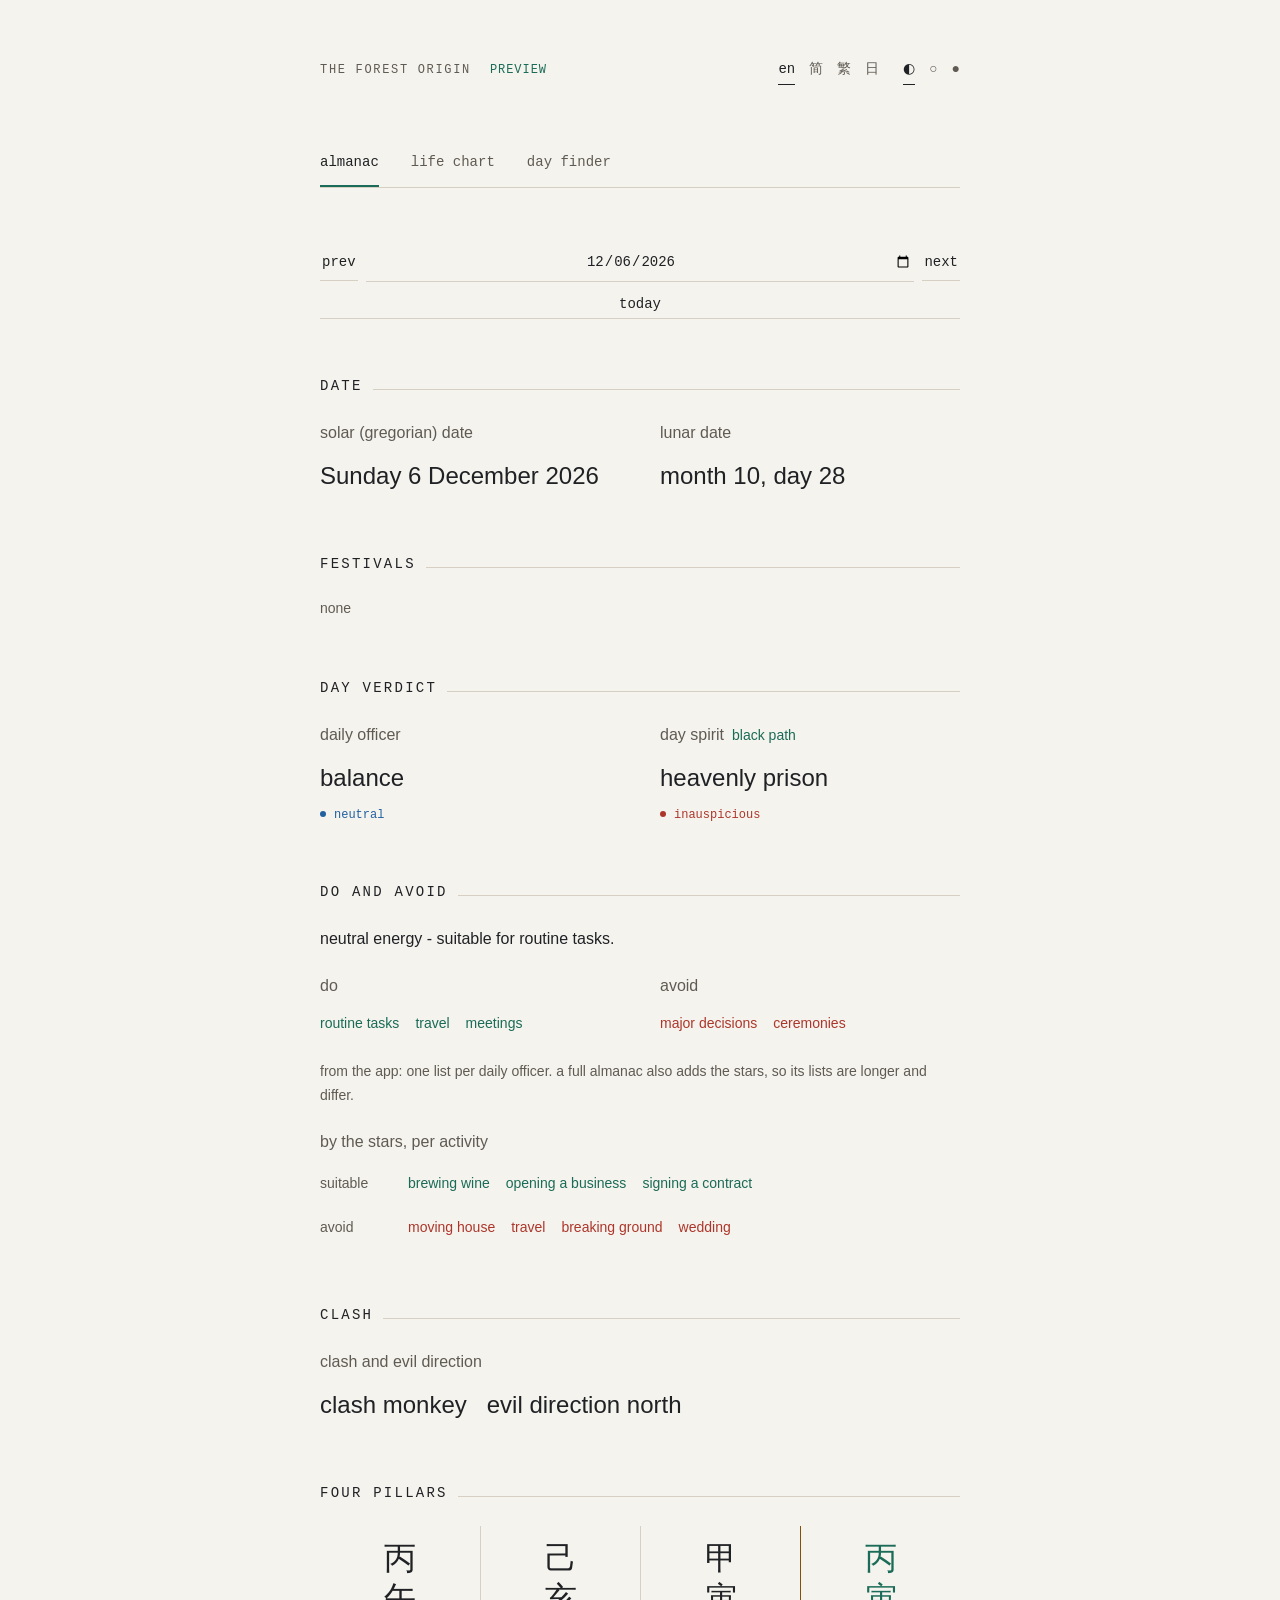
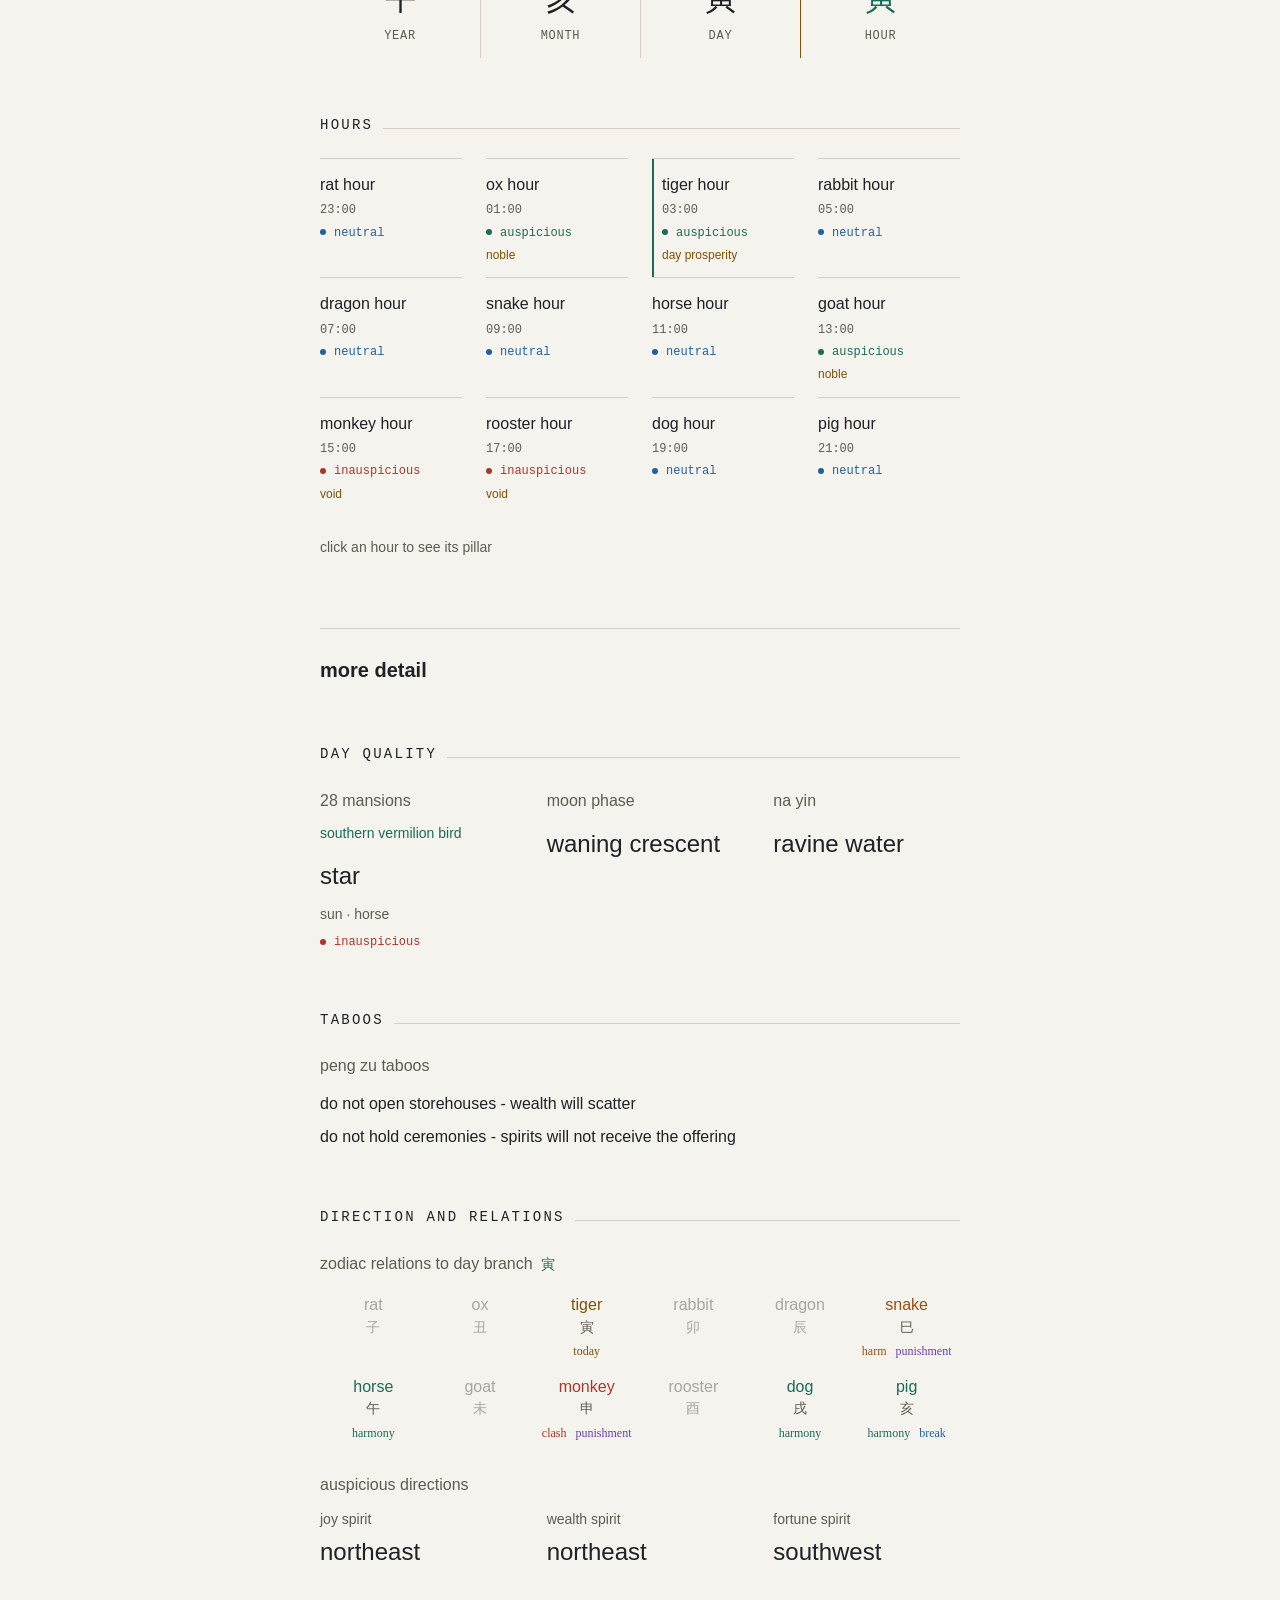
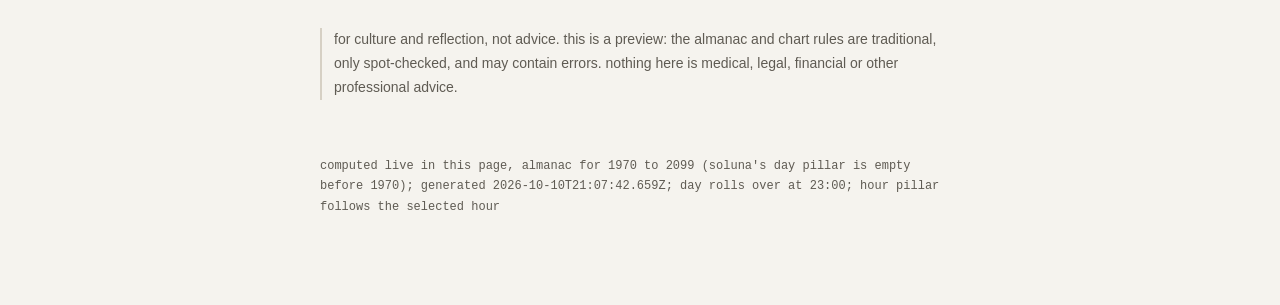
==== commit 5d77ccdd: "deploy: sync from monorepo com-theforestorigin/www" ====
--- a/app/index.html
+++ b/app/index.html
@@ -196,8 +196,9 @@
 .pillars, .zodiac, .grid2, .hours { gap: var(--gap); }
 .small, small { font-size: var(--fs-xs); }
 .pillar .glyph { font-size: var(--fs-2xl); }
-.z .zc { font-size: var(--fs-xl); }
+.z .zc { font-size: var(--fs-md); font-weight: 500; }
 .z .zb { font-size: var(--fs-sm); }
+.z { min-height: 72px; }
 
 /* minimal layer: whitespace and hairlines instead of boxes, one calm accent, quiet controls (a japanese-minimal pass on top of the type scale above) */
 body { line-height: 1.7; }
@@ -2124,7 +2125,7 @@
   };
 }
 
-const DATA = {"meta":{"generated":"2026-10-10T20:58:36.759Z","labels":[{"id":"yue4_yan4","kind":"star","zh_hant":"月厭","zh_hans":"月厌","ja":"月厭","en":"month aversion","pinyin":"yuè yàn"},{"id":"tian1_yuan4","kind":"star","zh_hant":"天願","zh_hans":"天愿","ja":"天願","en":"heaven's wish","pinyin":"tiān yuàn"},{"id":"yue4_jian4","kind":"star","zh_hant":"月建","zh_hans":"月建","ja":"月建","en":"month establishment","pinyin":"yuè jiàn"},{"id":"tu3_fu3","kind":"star","zh_hant":"土府","zh_hans":"土府","ja":"土府","en":"earth mansion","pinyin":"tǔ fǔ"},{"id":"wang2_ri4","kind":"star","zh_hant":"王日","zh_hans":"王日","ja":"王日","en":"king day","pinyin":"wáng rì"},{"id":"jian4_ri4","kind":"star","zh_hant":"建日","zh_hans":"建日","ja":"建日","en":"establish day","pinyin":"jiàn rì"},{"id":"tian1_she4","kind":"star","zh_hant":"天赦","zh_hans":"天赦","ja":"天赦","en":"heaven's pardon","pinyin":"tiān shè"},{"id":"yue4_en1","kind":"star","zh_hant":"月恩","zh_hans":"月恩","ja":"月恩","en":"month grace","pinyin":"yuè ēn"},{"id":"si4_xiang4","kind":"star","zh_hant":"四相","zh_hans":"四相","ja":"四相","en":"four ministers","pinyin":"sì xiàng"},{"id":"man3_ri4","kind":"star","zh_hant":"滿日","zh_hans":"满日","ja":"満日","en":"full day","pinyin":"mǎn rì"},{"id":"ping2_ri4","kind":"star","zh_hant":"平日","zh_hans":"平日","ja":"平日","en":"level day","pinyin":"píng rì"},{"id":"cheng2_ri4","kind":"star","zh_hant":"成日","zh_hans":"成日","ja":"成日","en":"success day","pinyin":"chéng rì"},{"id":"shou1_ri4","kind":"star","zh_hant":"收日","zh_hans":"收日","ja":"収日","en":"collect day","pinyin":"shōu rì"},{"id":"kai1_ri4","kind":"star","zh_hant":"開日","zh_hans":"开日","ja":"開日","en":"open day","pinyin":"kāi rì"},{"id":"bi4_ri4","kind":"star","zh_hant":"閉日","zh_hans":"闭日","ja":"閉日","en":"close day","pinyin":"bì rì"},{"id":"liu4_he2","kind":"star","zh_hant":"六合","zh_hans":"六合","ja":"六合","en":"six harmonies","pinyin":"liù hé"},{"id":"ji2_qi1","kind":"star","zh_hant":"吉期","zh_hans":"吉期","ja":"吉期","en":"auspicious date","pinyin":"jí qī"},{"id":"yi4_ma3","kind":"star","zh_hant":"驛馬","zh_hans":"驿马","ja":"駅馬","en":"post horse","pinyin":"yì mǎ"},{"id":"tian1_ma3","kind":"star","zh_hant":"天馬","zh_hans":"天马","ja":"天馬","en":"heavenly horse","pinyin":"tiān mǎ"},{"id":"gui1_ji4","kind":"star","zh_hant":"歸忌","zh_hans":"归忌","ja":"帰忌","en":"return taboo","pinyin":"guī jì"},{"id":"wu3_he2","kind":"star","zh_hant":"五合","zh_hans":"五合","ja":"五合","en":"five union","pinyin":"wǔ hé"},{"id":"shi2_de2","kind":"star","zh_hant":"時德","zh_hans":"时德","ja":"時徳","en":"season virtue","pinyin":"shí dé"},{"id":"tian1_li4","kind":"star","zh_hant":"天吏","zh_hans":"天吏","ja":"天吏","en":"heaven's official","pinyin":"tiān lì"},{"id":"tian1_zei2","kind":"star","zh_hant":"天賊","zh_hans":"天贼","ja":"天賊","en":"heaven's thief","pinyin":"tiān zéi"},{"id":"yue4_xing2","kind":"star","zh_hant":"月刑","zh_hans":"月刑","ja":"月刑","en":"month punishment","pinyin":"yuè xíng"},{"id":"min2_ri4","kind":"star","zh_hant":"民日","zh_hans":"民日","ja":"民日","en":"common day","pinyin":"mín rì"},{"id":"bu4_jiang1","kind":"star","zh_hant":"不將","zh_hans":"不将","ja":"不将","en":"no-clash pairing","pinyin":"bù jiāng"},{"id":"yue4_de2_he2","kind":"star","zh_hant":"月德合","zh_hans":"月德合","ja":"月徳合","en":"month virtue union","pinyin":"yuè dé hé"},{"id":"san1_he2","kind":"star","zh_hant":"三合","zh_hans":"三合","ja":"三合","en":"three union","pinyin":"sān hé"},{"id":"wu3_fu4","kind":"star","zh_hant":"五富","zh_hans":"五富","ja":"五富","en":"five wealth","pinyin":"wǔ fù"},{"id":"jie2_sha1","kind":"star","zh_hant":"劫煞","zh_hans":"劫煞","ja":"劫煞","en":"robbery star","pinyin":"jié shā"},{"id":"si4_ri4","kind":"star","zh_hant":"巳日","zh_hans":"巳日","ja":"巳日","en":"snake day","pinyin":"sì rì"},{"id":"tian1_de2","kind":"star","zh_hant":"天德","zh_hans":"天德","ja":"天徳","en":"heaven virtue","pinyin":"tiān dé"},{"id":"zai1_sha1","kind":"star","zh_hant":"災煞","zh_hans":"灾煞","ja":"災煞","en":"calamity star","pinyin":"zāi shā"},{"id":"yan4_dui4","kind":"star","zh_hant":"厭對","zh_hans":"厌对","ja":"厭対","en":"aversion opposite","pinyin":"yàn duì"},{"id":"yue4_po4","kind":"star","zh_hant":"月破","zh_hans":"月破","ja":"月破","en":"month break","pinyin":"yuè pò"},{"id":"yue4_sha1","kind":"star","zh_hant":"月煞","zh_hans":"月煞","ja":"月煞","en":"month evil","pinyin":"yuè shā"},{"id":"yue4_hai4","kind":"star","zh_hant":"月害","zh_hans":"月害","ja":"月害","en":"month harm","pinyin":"yuè hài"},{"id":"xin1_ri4","kind":"star","zh_hant":"辛日","zh_hans":"辛日","ja":"辛日","en":"xin day","pinyin":"xīn rì"},{"id":"di4_nang2","kind":"star","zh_hant":"地囊","zh_hans":"地囊","ja":"地囊","en":"earth bag","pinyin":"dì náng"},{"id":"tian1_xi3","kind":"star","zh_hant":"天喜","zh_hans":"天喜","ja":"天喜","en":"heavenly joy","pinyin":"tiān xǐ"},{"id":"tu3_fu2","kind":"star","zh_hant":"土符","zh_hans":"土符","ja":"土符","en":"earth talisman","pinyin":"tǔ fú"},{"id":"wu3_li2","kind":"star","zh_hant":"五離","zh_hans":"五离","ja":"五離","en":"five separation","pinyin":"wǔ lí"},{"id":"yue4_de2","kind":"star","zh_hant":"月德","zh_hans":"月德","ja":"月徳","en":"month virtue","pinyin":"yuè dé"},{"id":"da4_shi2","kind":"star","zh_hant":"大時","zh_hans":"大时","ja":"大時","en":"great time","pinyin":"dà shí"},{"id":"wang3_wang2","kind":"star","zh_hant":"往亡","zh_hans":"往亡","ja":"往亡","en":"departure void","pinyin":"wǎng wáng"},{"id":"jiu3_kong1","kind":"star","zh_hant":"九空","zh_hans":"九空","ja":"九空","en":"nine voids","pinyin":"jiǔ kōng"},{"id":"hai4_ri4","kind":"star","zh_hant":"亥日","zh_hans":"亥日","ja":"亥日","en":"pig day","pinyin":"hài rì"},{"id":"wu3_mu4","kind":"star","zh_hant":"五墓","zh_hans":"五墓","ja":"五墓","en":"five tombs","pinyin":"wǔ mù"},{"id":"si4_fei4","kind":"star","zh_hant":"四廢","zh_hans":"四废","ja":"四廃","en":"four abandoned","pinyin":"sì fèi"},{"id":"ba1_zhuan1","kind":"star","zh_hant":"八專","zh_hans":"八专","ja":"八専","en":"eight specialties","pinyin":"bā zhuān"},{"id":"si4_ji4","kind":"star","zh_hant":"四忌","zh_hans":"四忌","ja":"四忌","en":"four taboos","pinyin":"sì jì"},{"id":"si4_hao4","kind":"star","zh_hant":"四耗","zh_hans":"四耗","ja":"四耗","en":"four wastes","pinyin":"sì hào"},{"id":"si4_qiong2","kind":"star","zh_hant":"四窮","zh_hans":"四穷","ja":"四窮","en":"four exhausted","pinyin":"sì qióng"},{"id":"tian1_de2_he2","kind":"star","zh_hant":"天德合","zh_hans":"天德合","ja":"天徳合","en":"heaven virtue union","pinyin":"tiān dé hé"},{"id":"da4_hao4","kind":"star","zh_hant":"大耗","zh_hans":"大耗","ja":"大耗","en":"great waste","pinyin":"dà hào"},{"id":"yun4_niang4","kind":"activity","zh_hant":"醞釀","zh_hans":"酝酿","show_hans":"酿酒","show_hant":"釀酒","ja":"酒造り","en":"brewing wine","pinyin":"yùn niàng"},{"id":"kai1_shi4","kind":"activity","zh_hant":"開市","zh_hans":"开市","ja":"開業","en":"opening a business","pinyin":"kāi shì"},{"id":"li4_quan4","kind":"activity","zh_hant":"立券","zh_hans":"立券","ja":"契約","en":"signing a contract","pinyin":"lì quàn"},{"id":"yi2_xi3","kind":"activity","zh_hant":"移徙","zh_hans":"移徙","ja":"引っ越し","en":"moving house","pinyin":"yí xǐ"},{"id":"chu1_xing2","kind":"activity","zh_hant":"出行","zh_hans":"出行","ja":"旅行","en":"travel","pinyin":"chū xíng"},{"id":"dong4_tu3","kind":"activity","zh_hant":"動土","zh_hans":"动土","ja":"着工","en":"breaking ground","pinyin":"dòng tǔ"},{"id":"jia4_qu3","kind":"activity","zh_hant":"嫁娶","zh_hans":"嫁娶","ja":"結婚","en":"wedding","pinyin":"jià qǔ"},{"id":"jian4","kind":"officer","zh_hant":"建","zh_hans":"建","ja":"建","en":"establish","pinyin":"jiàn"},{"id":"chu2","kind":"officer","zh_hant":"除","zh_hans":"除","ja":"除","en":"remove","pinyin":"chú"},{"id":"man3","kind":"officer","zh_hant":"滿","zh_hans":"满","ja":"満","en":"full","pinyin":"mǎn"},{"id":"ping2","kind":"officer","zh_hant":"平","zh_hans":"平","ja":"平","en":"balance","pinyin":"píng"},{"id":"ding4","kind":"officer","zh_hant":"定","zh_hans":"定","ja":"定","en":"settle","pinyin":"dìng"},{"id":"zhi2","kind":"officer","zh_hant":"執","zh_hans":"执","ja":"執","en":"hold","pinyin":"zhí"},{"id":"po4","kind":"officer","zh_hant":"破","zh_hans":"破","ja":"破","en":"break","pinyin":"pò"},{"id":"wei1","kind":"officer","zh_hant":"危","zh_hans":"危","ja":"危","en":"danger","pinyin":"wēi"},{"id":"cheng2","kind":"officer","zh_hant":"成","zh_hans":"成","ja":"成","en":"success","pinyin":"chéng"},{"id":"shou1","kind":"officer","zh_hant":"收","zh_hans":"收","ja":"収","en":"receive","pinyin":"shōu"},{"id":"kai1","kind":"officer","zh_hant":"開","zh_hans":"开","ja":"開","en":"open","pinyin":"kāi"},{"id":"bi4","kind":"officer","zh_hant":"閉","zh_hans":"闭","ja":"閉","en":"close","pinyin":"bì"},{"id":"shu3","kind":"animal","zh_hant":"鼠","zh_hans":"鼠","ja":"鼠","en":"rat","pinyin":"shǔ"},{"id":"niu2","kind":"animal","zh_hant":"牛","zh_hans":"牛","ja":"牛","en":"ox","pinyin":"niú"},{"id":"hu3","kind":"animal","zh_hant":"虎","zh_hans":"虎","ja":"虎","en":"tiger","pinyin":"hǔ"},{"id":"tu4","kind":"animal","zh_hant":"兔","zh_hans":"兔","ja":"兎","en":"rabbit","pinyin":"tù"},{"id":"long2","kind":"animal","zh_hant":"龍","zh_hans":"龙","ja":"竜","en":"dragon","pinyin":"lóng"},{"id":"she2","kind":"animal","zh_hant":"蛇","zh_hans":"蛇","ja":"蛇","en":"snake","pinyin":"shé"},{"id":"ma3","kind":"animal","zh_hant":"馬","zh_hans":"马","ja":"馬","en":"horse","pinyin":"mǎ"},{"id":"yang2","kind":"animal","zh_hant":"羊","zh_hans":"羊","ja":"羊","en":"goat","pinyin":"yáng"},{"id":"hou2","kind":"animal","zh_hant":"猴","zh_hans":"猴","ja":"猴","en":"monkey","pinyin":"hóu"},{"id":"ji1","kind":"animal","zh_hant":"雞","zh_hans":"鸡","ja":"鶏","en":"rooster","pinyin":"jī"},{"id":"gou3","kind":"animal","zh_hant":"狗","zh_hans":"狗","ja":"犬","en":"dog","pinyin":"gǒu"},{"id":"zhu1","kind":"animal","zh_hant":"豬","zh_hans":"猪","ja":"猪","en":"pig","pinyin":"zhū"},{"id":"zhi2_ri4","kind":"relation","zh_hant":"值日","zh_hans":"值日","ja":"当日","en":"today","pinyin":"zhí rì"},{"id":"chong1","kind":"relation","zh_hant":"沖","zh_hans":"冲","ja":"沖","en":"clash","pinyin":"chōng"},{"id":"he2","kind":"relation","zh_hant":"合","zh_hans":"合","ja":"合","en":"harmony","pinyin":"hé"},{"id":"hai4","kind":"relation","zh_hant":"害","zh_hans":"害","ja":"害","en":"harm","pinyin":"hài"},{"id":"xing2","kind":"relation","zh_hant":"刑","zh_hans":"刑","ja":"刑","en":"punishment","pinyin":"xíng"},{"id":"po4_2","kind":"relation","zh_hant":"破","zh_hans":"破","ja":"破","en":"break","pinyin":"pò"},{"id":"li4_shu1","kind":"ui","zh_hant":"曆書","zh_hans":"历书","ja":"暦","en":"almanac","pinyin":"lì shū"},{"id":"ming4_pan2","kind":"ui","zh_hant":"命盤","zh_hans":"命盘","ja":"命式","en":"life chart","pinyin":"mìng pán"},{"id":"ze2_ri4","kind":"ui","zh_hant":"擇日","zh_hans":"择日","ja":"日取り","en":"day finder","pinyin":"zé rì"},{"id":"qing1_long2","kind":"spirit","zh_hant":"青龍","zh_hans":"青龙","ja":"青龍","en":"azure dragon","pinyin":"qīng lóng"},{"id":"ming2_tang2","kind":"spirit","zh_hant":"明堂","zh_hans":"明堂","ja":"明堂","en":"bright hall","pinyin":"míng táng"},{"id":"tian1_xing2","kind":"spirit","zh_hant":"天刑","zh_hans":"天刑","ja":"天刑","en":"heavenly punishment","pinyin":"tiān xíng"},{"id":"zhu1_que4","kind":"spirit","zh_hant":"朱雀","zh_hans":"朱雀","ja":"朱雀","en":"vermilion bird","pinyin":"zhū què"},{"id":"jin1_gui4","kind":"spirit","zh_hant":"金匱","zh_hans":"金匮","ja":"金匱","en":"golden cabinet","pinyin":"jīn guì"},{"id":"tian1_de2_2","kind":"spirit","zh_hant":"天德","zh_hans":"天德","ja":"天徳","en":"heavenly virtue","pinyin":"tiān dé"},{"id":"bai2_hu3","kind":"spirit","zh_hant":"白虎","zh_hans":"白虎","ja":"白虎","en":"white tiger","pinyin":"bái hǔ"},{"id":"yu4_tang2","kind":"spirit","zh_hant":"玉堂","zh_hans":"玉堂","ja":"玉堂","en":"jade hall","pinyin":"yù táng"},{"id":"tian1_lao2","kind":"spirit","zh_hant":"天牢","zh_hans":"天牢","ja":"天牢","en":"heavenly prison","pinyin":"tiān láo"},{"id":"xuan2_wu3","kind":"spirit","zh_hant":"玄武","zh_hans":"玄武","ja":"玄武","en":"black tortoise","pinyin":"xuán wǔ"},{"id":"si1_ming4","kind":"spirit","zh_hant":"司命","zh_hans":"司命","ja":"司命","en":"life governor","pinyin":"sī mìng"},{"id":"gou1_chen2","kind":"spirit","zh_hant":"勾陳","zh_hans":"勾陈","ja":"勾陳","en":"hook chen","pinyin":"gōu chén"},{"id":"huang2_dao4","kind":"spirit","zh_hant":"黃道","zh_hans":"黄道","ja":"黄道","en":"yellow path","pinyin":"huáng dào"},{"id":"hei1_dao4","kind":"spirit","zh_hant":"黑道","zh_hans":"黑道","ja":"黒道","en":"black path","pinyin":"hēi dào"},{"id":"dong1_fang1_qing1_long2","kind":"quarter","zh_hant":"東方青龍","zh_hans":"东方青龙","ja":"東方青龍","en":"eastern azure dragon","pinyin":"dōng fāng qīng lóng"},{"id":"bei3_fang1_xuan2_wu3","kind":"quarter","zh_hant":"北方玄武","zh_hans":"北方玄武","ja":"北方玄武","en":"northern black tortoise","pinyin":"běi fāng xuán wǔ"},{"id":"xi1_fang1_bai2_hu3","kind":"quarter","zh_hant":"西方白虎","zh_hans":"西方白虎","ja":"西方白虎","en":"western white tiger","pinyin":"xī fāng bái hǔ"},{"id":"nan2_fang1_zhu1_que4","kind":"quarter","zh_hant":"南方朱雀","zh_hans":"南方朱雀","ja":"南方朱雀","en":"southern vermilion bird","pinyin":"nán fāng zhū què"},{"id":"mu4","kind":"element","zh_hant":"木","zh_hans":"木","ja":"木","en":"wood","pinyin":"mù"},{"id":"jin1","kind":"element","zh_hant":"金","zh_hans":"金","ja":"金","en":"metal","pinyin":"jīn"},{"id":"tu3","kind":"element","zh_hant":"土","zh_hans":"土","ja":"土","en":"earth","pinyin":"tǔ"},{"id":"ri4","kind":"element","zh_hant":"日","zh_hans":"日","ja":"日","en":"sun","pinyin":"rì"},{"id":"yue4","kind":"element","zh_hant":"月","zh_hans":"月","ja":"月","en":"moon","pinyin":"yuè"},{"id":"huo3","kind":"element","zh_hant":"火","zh_hans":"火","ja":"火","en":"fire","pinyin":"huǒ"},{"id":"shui3","kind":"element","zh_hant":"水","zh_hans":"水","ja":"水","en":"water","pinyin":"shuǐ"},{"id":"jiao1","kind":"animal","zh_hant":"蛟","zh_hans":"蛟","ja":"蛟","en":"flood dragon","pinyin":"jiāo"},{"id":"he2_2","kind":"animal","zh_hant":"貉","zh_hans":"貉","ja":"貉","en":"raccoon dog","pinyin":"hé"},{"id":"hu2","kind":"animal","zh_hant":"狐","zh_hans":"狐","ja":"狐","en":"fox","pinyin":"hú"},{"id":"bao4","kind":"animal","zh_hant":"豹","zh_hans":"豹","ja":"豹","en":"leopard","pinyin":"bào"},{"id":"xie4","kind":"animal","zh_hant":"獬","zh_hans":"獬","ja":"獬","en":"xiezhi","pinyin":"xiè"},{"id":"fu2","kind":"animal","zh_hant":"蝠","zh_hans":"蝠","ja":"蝠","en":"bat","pinyin":"fú"},{"id":"yan4","kind":"animal","zh_hant":"燕","zh_hans":"燕","ja":"燕","en":"swallow","pinyin":"yàn"},{"id":"yu3","kind":"animal","zh_hant":"貐","zh_hans":"貐","ja":"貐","en":"yayu","pinyin":"yǔ"},{"id":"lang2","kind":"animal","zh_hant":"狼","zh_hans":"狼","ja":"狼","en":"wolf","pinyin":"láng"},{"id":"zhi4","kind":"animal","zh_hant":"雉","zh_hans":"雉","ja":"雉","en":"pheasant","pinyin":"zhì"},{"id":"wu1","kind":"animal","zh_hant":"烏","zh_hans":"乌","ja":"烏","en":"crow","pinyin":"wū"},{"id":"yuan2","kind":"animal","zh_hant":"猿","zh_hans":"猿","ja":"猿","en":"ape","pinyin":"yuán"},{"id":"han4","kind":"animal","zh_hant":"犴","zh_hans":"犴","ja":"犴","en":"elk","pinyin":"hàn"},{"id":"zhang1","kind":"animal","zh_hant":"獐","zh_hans":"獐","ja":"獐","en":"river deer","pinyin":"zhāng"},{"id":"lu4","kind":"animal","zh_hant":"鹿","zh_hans":"鹿","ja":"鹿","en":"deer","pinyin":"lù"},{"id":"yin3","kind":"animal","zh_hant":"蚓","zh_hans":"蚓","ja":"蚓","en":"earthworm","pinyin":"yǐn"},{"id":"jiao3","kind":"mansion","zh_hant":"角","zh_hans":"角","ja":"角","en":"horn","pinyin":"jiǎo"},{"id":"kang4","kind":"mansion","zh_hant":"亢","zh_hans":"亢","ja":"亢","en":"neck","pinyin":"kàng"},{"id":"di1","kind":"mansion","zh_hant":"氐","zh_hans":"氐","ja":"氐","en":"root","pinyin":"dī"},{"id":"fang2","kind":"mansion","zh_hant":"房","zh_hans":"房","ja":"房","en":"room","pinyin":"fáng"},{"id":"xin1","kind":"mansion","zh_hant":"心","zh_hans":"心","ja":"心","en":"heart","pinyin":"xīn"},{"id":"wei3","kind":"mansion","zh_hant":"尾","zh_hans":"尾","ja":"尾","en":"tail","pinyin":"wěi"},{"id":"ji1_2","kind":"mansion","zh_hant":"箕","zh_hans":"箕","ja":"箕","en":"winnowing basket","pinyin":"jī"},{"id":"dou3","kind":"mansion","zh_hant":"斗","zh_hans":"斗","ja":"斗","en":"dipper","pinyin":"dǒu"},{"id":"niu2_2","kind":"mansion","zh_hant":"牛","zh_hans":"牛","ja":"牛","en":"ox","pinyin":"niú"},{"id":"nv3","kind":"mansion","zh_hant":"女","zh_hans":"女","ja":"女","en":"girl","pinyin":"nǚ"},{"id":"xu1","kind":"mansion","zh_hant":"虛","zh_hans":"虚","ja":"虚","en":"emptiness","pinyin":"xū"},{"id":"wei1_2","kind":"mansion","zh_hant":"危","zh_hans":"危","ja":"危","en":"rooftop","pinyin":"wēi"},{"id":"shi4","kind":"mansion","zh_hant":"室","zh_hans":"室","ja":"室","en":"encampment","pinyin":"shì"},{"id":"bi4_2","kind":"mansion","zh_hant":"壁","zh_hans":"壁","ja":"壁","en":"wall","pinyin":"bì"},{"id":"kui2","kind":"mansion","zh_hant":"奎","zh_hans":"奎","ja":"奎","en":"legs","pinyin":"kuí"},{"id":"lou2","kind":"mansion","zh_hant":"婁","zh_hans":"娄","ja":"婁","en":"bond","pinyin":"lóu"},{"id":"wei4","kind":"mansion","zh_hant":"胃","zh_hans":"胃","ja":"胃","en":"stomach","pinyin":"wèi"},{"id":"mao3","kind":"mansion","zh_hant":"昴","zh_hans":"昴","ja":"昴","en":"hairy head","pinyin":"mǎo"},{"id":"bi4_3","kind":"mansion","zh_hant":"畢","zh_hans":"毕","ja":"畢","en":"net","pinyin":"bì"},{"id":"zi1","kind":"mansion","zh_hant":"觜","zh_hans":"觜","ja":"觜","en":"turtle beak","pinyin":"zī"},{"id":"shen1","kind":"mansion","zh_hant":"參","zh_hans":"参","ja":"参","en":"three stars","pinyin":"shēn"},{"id":"jing3","kind":"mansion","zh_hant":"井","zh_hans":"井","ja":"井","en":"well","pinyin":"jǐng"},{"id":"gui3","kind":"mansion","zh_hant":"鬼","zh_hans":"鬼","ja":"鬼","en":"ghost","pinyin":"guǐ"},{"id":"liu3","kind":"mansion","zh_hant":"柳","zh_hans":"柳","ja":"柳","en":"willow","pinyin":"liǔ"},{"id":"xing1","kind":"mansion","zh_hant":"星","zh_hans":"星","ja":"星","en":"star","pinyin":"xīng"},{"id":"zhang1_2","kind":"mansion","zh_hant":"張","zh_hans":"张","ja":"張","en":"extended net","pinyin":"zhāng"},{"id":"yi4","kind":"mansion","zh_hant":"翼","zh_hans":"翼","ja":"翼","en":"wings","pinyin":"yì"},{"id":"zhen3","kind":"mansion","zh_hant":"軫","zh_hans":"轸","ja":"軫","en":"chariot","pinyin":"zhěn"},{"id":"jian4_chu2","kind":"card","zh_hant":"建除","zh_hans":"建除","ja":"十二直","en":"daily officer","pinyin":"jiàn chú"},{"id":"shi2_er4_shen2","kind":"card","zh_hant":"十二神","zh_hans":"十二神","ja":"十二神","en":"day spirit","pinyin":"shí èr shén"},{"id":"yi2","kind":"card","zh_hant":"宜","zh_hans":"宜","ja":"宜","en":"do","pinyin":"yí"},{"id":"ji4","kind":"card","zh_hant":"忌","zh_hans":"忌","ja":"忌","en":"avoid","pinyin":"jì"},{"id":"ze2_ri4_2","kind":"card","zh_hant":"擇日","zh_hans":"择日","ja":"星による判定","en":"by the stars, per activity","pinyin":"zé rì"},{"id":"chong1_sha1","kind":"card","zh_hant":"沖煞","zh_hans":"冲煞","ja":"沖煞","en":"clash and evil direction","pinyin":"chōng shā"},{"id":"er4_shi2_ba1_xiu4","kind":"card","zh_hant":"二十八宿","zh_hans":"二十八宿","ja":"二十八宿","en":"28 mansions","pinyin":"èr shí bā xiù"},{"id":"yue4_xiang4","kind":"card","zh_hant":"月相","zh_hans":"月相","ja":"月相","en":"moon phase","pinyin":"yuè xiàng"},{"id":"na4_yin1","kind":"card","zh_hant":"納音","zh_hans":"纳音","ja":"納音","en":"na yin","pinyin":"nà yīn"},{"id":"peng2_zu3_bai3_ji4","kind":"card","zh_hant":"彭祖百忌","zh_hans":"彭祖百忌","ja":"彭祖百忌","en":"peng zu taboos","pinyin":"péng zǔ bǎi jì"},{"id":"sheng1_xiao4_ji2_chong1","kind":"card","zh_hant":"生肖吉沖","zh_hans":"生肖吉冲","ja":"干支の相性","en":"zodiac relations to day branch","pinyin":"shēng xiào jí chōng"},{"id":"fang1_wei4","kind":"card","zh_hant":"方位","zh_hans":"方位","ja":"吉方位","en":"auspicious directions","pinyin":"fāng wèi"},{"id":"xiao3_han2","kind":"term","zh_hant":"小寒","zh_hans":"小寒","ja":"小寒","en":"minor cold","pinyin":"xiǎo hán"},{"id":"da4_han2","kind":"term","zh_hant":"大寒","zh_hans":"大寒","ja":"大寒","en":"major cold","pinyin":"dà hán"},{"id":"li4_chun1","kind":"term","zh_hant":"立春","zh_hans":"立春","ja":"立春","en":"start of spring","pinyin":"lì chūn"},{"id":"yu3_shui3","kind":"term","zh_hant":"雨水","zh_hans":"雨水","ja":"雨水","en":"rain water","pinyin":"yǔ shuǐ"},{"id":"jing1_zhe2","kind":"term","zh_hant":"驚蟄","zh_hans":"惊蛰","ja":"啓蟄","en":"awakening of insects","pinyin":"jīng zhé"},{"id":"chun1_fen1","kind":"term","zh_hant":"春分","zh_hans":"春分","ja":"春分","en":"spring equinox","pinyin":"chūn fēn"},{"id":"qing1_ming2","kind":"term","zh_hant":"清明","zh_hans":"清明","ja":"清明","en":"clear and bright","pinyin":"qīng míng"},{"id":"gu3_yu3","kind":"term","zh_hant":"穀雨","zh_hans":"谷雨","ja":"穀雨","en":"grain rain","pinyin":"gǔ yǔ"},{"id":"li4_xia4","kind":"term","zh_hant":"立夏","zh_hans":"立夏","ja":"立夏","en":"start of summer","pinyin":"lì xià"},{"id":"xiao3_man3","kind":"term","zh_hant":"小滿","zh_hans":"小满","ja":"小満","en":"grain buds","pinyin":"xiǎo mǎn"},{"id":"mang2_zhong4","kind":"term","zh_hant":"芒種","zh_hans":"芒种","ja":"芒種","en":"grain in ear","pinyin":"máng zhòng"},{"id":"xia4_zhi4","kind":"term","zh_hant":"夏至","zh_hans":"夏至","ja":"夏至","en":"summer solstice","pinyin":"xià zhì"},{"id":"xiao3_shu3","kind":"term","zh_hant":"小暑","zh_hans":"小暑","ja":"小暑","en":"minor heat","pinyin":"xiǎo shǔ"},{"id":"da4_shu3","kind":"term","zh_hant":"大暑","zh_hans":"大暑","ja":"大暑","en":"major heat","pinyin":"dà shǔ"},{"id":"li4_qiu1","kind":"term","zh_hant":"立秋","zh_hans":"立秋","ja":"立秋","en":"start of autumn","pinyin":"lì qiū"},{"id":"chu3_shu3","kind":"term","zh_hant":"處暑","zh_hans":"处暑","ja":"処暑","en":"end of heat","pinyin":"chǔ shǔ"},{"id":"bai2_lu4","kind":"term","zh_hant":"白露","zh_hans":"白露","ja":"白露","en":"white dew","pinyin":"bái lù"},{"id":"qiu1_fen1","kind":"term","zh_hant":"秋分","zh_hans":"秋分","ja":"秋分","en":"autumn equinox","pinyin":"qiū fēn"},{"id":"han2_lu4","kind":"term","zh_hant":"寒露","zh_hans":"寒露","ja":"寒露","en":"cold dew","pinyin":"hán lù"},{"id":"shuang1_jiang4","kind":"term","zh_hant":"霜降","zh_hans":"霜降","ja":"霜降","en":"frost descent","pinyin":"shuāng jiàng"},{"id":"li4_dong1","kind":"term","zh_hant":"立冬","zh_hans":"立冬","ja":"立冬","en":"start of winter","pinyin":"lì dōng"},{"id":"xiao3_xue3","kind":"term","zh_hant":"小雪","zh_hans":"小雪","ja":"小雪","en":"minor snow","pinyin":"xiǎo xuě"},{"id":"da4_xue3","kind":"term","zh_hant":"大雪","zh_hans":"大雪","ja":"大雪","en":"major snow","pinyin":"dà xuě"},{"id":"dong1_zhi4","kind":"term","zh_hant":"冬至","zh_hans":"冬至","ja":"冬至","en":"winter solstice","pinyin":"dōng zhì"},{"id":"gong1_li4","kind":"card","zh_hant":"公曆","zh_hans":"公历","ja":"新暦","en":"solar (gregorian) date","pinyin":"gōng lì"},{"id":"nong2_li4","kind":"card","zh_hant":"農曆","zh_hans":"农历","ja":"旧暦","en":"lunar date","pinyin":"nóng lì"},{"id":"jie2_qi4","kind":"ui","zh_hant":"節氣","zh_hans":"节气","ja":"節気","en":"solar term","pinyin":"jié qì"},{"id":"ri4_qi1","kind":"section","zh_hant":"日期","zh_hans":"日期","ja":"日付","en":"date","pinyin":"rì qī"},{"id":"jie2_ri4","kind":"section","zh_hant":"節日","zh_hans":"节日","ja":"祝祭日","en":"festivals","pinyin":"jié rì"},{"id":"ri4_kuang4","kind":"section","zh_hant":"日況","zh_hans":"日况","ja":"日の吉凶","en":"day verdict","pinyin":"rì kuàng"},{"id":"yi2_ji4","kind":"section","zh_hant":"宜忌","zh_hans":"宜忌","ja":"宜忌","en":"do and avoid","pinyin":"yí jì"},{"id":"chong1_sha1_2","kind":"section","zh_hant":"沖煞","zh_hans":"冲煞","ja":"沖煞","en":"clash","pinyin":"chōng shā"},{"id":"si4_zhu4","kind":"section","zh_hant":"四柱","zh_hans":"四柱","ja":"四柱","en":"four pillars","pinyin":"sì zhù"},{"id":"shi2_chen2","kind":"section","zh_hant":"時辰","zh_hans":"时辰","ja":"時刻","en":"hours","pinyin":"shí chén"},{"id":"ri4_xiang4","kind":"section","zh_hant":"日象","zh_hans":"日象","ja":"日の象","en":"day quality","pinyin":"rì xiàng"},{"id":"jin4_ji4","kind":"section","zh_hant":"禁忌","zh_hans":"禁忌","ja":"禁忌","en":"taboos","pinyin":"jìn jì"},{"id":"fang1_wei4_sheng1_xiao4","kind":"section","zh_hant":"方位生肖","zh_hans":"方位生肖","ja":"方位と干支","en":"direction and relations","pinyin":"fāng wèi shēng xiào"},{"id":"ba1_zi4_si4_zhu4","kind":"section","zh_hant":"八字四柱","zh_hans":"八字四柱","ja":"命式の四柱","en":"four pillars (bazi)","pinyin":"bā zì sì zhù"},{"id":"yi2_ri4","kind":"section","zh_hant":"宜日","zh_hans":"宜日","ja":"適した日","en":"suitable days","pinyin":"yí rì"},{"id":"cun2_yi2","kind":"section","zh_hant":"存疑","zh_hans":"存疑","ja":"要確認","en":"unsure","pinyin":"cún yí"},{"id":"tian1","kind":"ui","zh_hant":"天","zh_hans":"天","ja":"日","en":"days","pinyin":"tiān"},{"id":"jia4_ri4","kind":"ui","zh_hant":"假日","zh_hans":"假日","ja":"祝日","en":"holiday","pinyin":"jià rì"},{"id":"sha1","kind":"ui","zh_hant":"煞","zh_hans":"煞","ja":"凶方","en":"evil direction","pinyin":"shā"},{"id":"xi3_shen2","kind":"ui","zh_hant":"喜神","zh_hans":"喜神","ja":"喜神","en":"joy spirit","pinyin":"xǐ shén"},{"id":"cai2_shen2","kind":"ui","zh_hant":"財神","zh_hans":"财神","ja":"財神","en":"wealth spirit","pinyin":"cái shén"},{"id":"fu2_shen2","kind":"ui","zh_hant":"福神","zh_hans":"福神","ja":"福神","en":"fortune spirit","pinyin":"fú shén"},{"id":"zi3_shi2","kind":"hour","zh_hant":"子時","zh_hans":"子时","ja":"子の刻","en":"rat hour","pinyin":"zǐ shí"},{"id":"chou3_shi2","kind":"hour","zh_hant":"丑時","zh_hans":"丑时","ja":"丑の刻","en":"ox hour","pinyin":"chǒu shí"},{"id":"yin2_shi2","kind":"hour","zh_hant":"寅時","zh_hans":"寅时","ja":"寅の刻","en":"tiger hour","pinyin":"yín shí"},{"id":"mao3_shi2","kind":"hour","zh_hant":"卯時","zh_hans":"卯时","ja":"卯の刻","en":"rabbit hour","pinyin":"mǎo shí"},{"id":"chen2_shi2","kind":"hour","zh_hant":"辰時","zh_hans":"辰时","ja":"辰の刻","en":"dragon hour","pinyin":"chén shí"},{"id":"si4_shi2","kind":"hour","zh_hant":"巳時","zh_hans":"巳时","ja":"巳の刻","en":"snake hour","pinyin":"sì shí"},{"id":"wu3_shi2","kind":"hour","zh_hant":"午時","zh_hans":"午时","ja":"午の刻","en":"horse hour","pinyin":"wǔ shí"},{"id":"wei4_shi2","kind":"hour","zh_hant":"未時","zh_hans":"未时","ja":"未の刻","en":"goat hour","pinyin":"wèi shí"},{"id":"shen1_shi2","kind":"hour","zh_hant":"申時","zh_hans":"申时","ja":"申の刻","en":"monkey hour","pinyin":"shēn shí"},{"id":"you3_shi2","kind":"hour","zh_hant":"酉時","zh_hans":"酉时","ja":"酉の刻","en":"rooster hour","pinyin":"yǒu shí"},{"id":"xu1_shi2","kind":"hour","zh_hant":"戌時","zh_hans":"戌时","ja":"戌の刻","en":"dog hour","pinyin":"xū shí"},{"id":"hai4_shi2","kind":"hour","zh_hant":"亥時","zh_hans":"亥时","ja":"亥の刻","en":"pig hour","pinyin":"hài shí"},{"id":"gui4_ren2","kind":"hour","zh_hant":"貴人","zh_hans":"贵人","ja":"貴人","en":"noble","pinyin":"guì rén"},{"id":"ri4_lu4","kind":"hour","zh_hant":"日祿","zh_hans":"日禄","ja":"日禄","en":"day prosperity","pinyin":"rì lù"},{"id":"kong1_wang2","kind":"hour","zh_hant":"空亡","zh_hans":"空亡","ja":"空亡","en":"void","pinyin":"kōng wáng"},{"id":"ji2","kind":"verdict","zh_hant":"吉","zh_hans":"吉","ja":"吉","en":"auspicious","pinyin":"jí"},{"id":"ping2_2","kind":"verdict","zh_hant":"平","zh_hans":"平","ja":"平","en":"neutral","pinyin":"píng"},{"id":"xiong1","kind":"verdict","zh_hant":"凶","zh_hans":"凶","ja":"凶","en":"inauspicious","pinyin":"xiōng"},{"id":"yi2_2","kind":"verdict","zh_hant":"宜","zh_hans":"宜","ja":"適","en":"suitable","pinyin":"yí"},{"id":"ji4_2","kind":"verdict","zh_hant":"忌","zh_hans":"忌","ja":"避","en":"avoid","pinyin":"jì"},{"id":"cun2_yi2_2","kind":"verdict","zh_hant":"存疑","zh_hans":"存疑","ja":"要確認","en":"unsure","pinyin":"cún yí"},{"id":"nian2","kind":"ui","zh_hant":"年","zh_hans":"年","ja":"年","en":"year","pinyin":"nián"},{"id":"yue4_2","kind":"ui","zh_hant":"月","zh_hans":"月","ja":"月","en":"month","pinyin":"yuè"},{"id":"ri4_2","kind":"ui","zh_hant":"日","zh_hans":"日","ja":"日","en":"day","pinyin":"rì"},{"id":"shi2","kind":"ui","zh_hant":"時","zh_hans":"时","ja":"時","en":"hour","pinyin":"shí"},{"id":"ri4_zhu3","kind":"ui","zh_hant":"日主","zh_hans":"日主","ja":"日主","en":"day (self)","pinyin":"rì zhǔ"},{"id":"qian2_yi1_tian1","kind":"ui","zh_hant":"前一天","zh_hans":"前一天","ja":"前日","en":"prev","pinyin":"qián yī tiān"},{"id":"hou4_yi1_tian1","kind":"ui","zh_hant":"後一天","zh_hans":"后一天","ja":"翌日","en":"next","pinyin":"hòu yī tiān"},{"id":"jin1_tian1","kind":"ui","zh_hant":"今天","zh_hans":"今天","ja":"今日","en":"today","pinyin":"jīn tiān"},{"id":"geng4_duo1_xiang2_qing2","kind":"ui","zh_hant":"更多詳情","zh_hans":"更多详情","ja":"詳細","en":"more detail","pinyin":"gèng duō xiáng qíng"},{"id":"wu2","kind":"ui","zh_hant":"無","zh_hans":"无","ja":"なし","en":"none","pinyin":"wú"},{"id":"dian3_ji1_shi2_chen2_cha2_kan4_qi2_zhu4","kind":"ui","zh_hant":"點擊時辰查看其柱","zh_hans":"点击时辰查看其柱","ja":"時刻を選ぶとその柱を表示します","en":"click an hour to see its pillar","pinyin":"diǎn jī shí chén chá kàn qí zhù"},{"id":"eyebrow","kind":"text","zh_hant":"the forest origin","zh_hans":"the forest origin","ja":"the forest origin","en":"the forest origin","pinyin":""},{"id":"preview","kind":"text","zh_hant":"預覽","zh_hans":"预览","ja":"プレビュー","en":"preview","pinyin":""},{"id":"system","kind":"text","zh_hant":"跟隨系統","zh_hans":"跟随系统","ja":"システム","en":"system","pinyin":""},{"id":"light","kind":"text","zh_hant":"淺色","zh_hans":"浅色","ja":"ライト","en":"light","pinyin":""},{"id":"dark","kind":"text","zh_hant":"深色","zh_hans":"深色","ja":"ダーク","en":"dark","pinyin":""},{"id":"from","kind":"text","zh_hant":"從","zh_hans":"从","ja":"開始日","en":"from","pinyin":""},{"id":"for","kind":"text","zh_hant":"共","zh_hans":"共","ja":"期間","en":"for","pinyin":""},{"id":"name_ph","kind":"text","zh_hant":"為誰（姓名）","zh_hans":"为谁（姓名）","ja":"誰の分か（名前）","en":"for (name)","pinyin":""},{"id":"save","kind":"text","zh_hant":"儲存","zh_hans":"保存","ja":"保存","en":"save","pinyin":""},{"id":"export","kind":"text","zh_hant":"匯出","zh_hans":"导出","ja":"書き出し","en":"export","pinyin":""},{"id":"import","kind":"text","zh_hant":"匯入","zh_hans":"导入","ja":"読み込み","en":"import","pinyin":""},{"id":"people_note","kind":"text","zh_hant":"儲存的人只留在此瀏覽器中，不會傳送到任何地方。匯出可產生備份檔，之後可再匯入。","zh_hans":"保存的人只留在此浏览器中，不会发送到任何地方。导出可生成备份文件，之后可再导入。","ja":"保存した人はこのブラウザ内にだけ残り、どこにも送信されません。書き出しでバックアップファイルを作成し、後で読み込めます。","en":"saved people stay in this browser only; nothing is sent anywhere. export makes a backup file you can import again.","pinyin":""},{"id":"disclaimer","kind":"text","zh_hant":"僅供文化與思考，並非建議。這是預覽版：曆書與命盤規則取自傳統，僅作抽查，可能有誤。此處內容不構成醫療、法律、財務或其他專業建議。","zh_hans":"仅供文化与思考，并非建议。这是预览版：历书与命盘规则取自传统，仅作抽查，可能有误。此处内容不构成医疗、法律、财务或其他专业建议。","ja":"文化や内省のためのもので、助言ではありません。これはプレビュー版です。暦と命式の規則は伝統に基づき、抽出確認のみで、誤りを含む可能性があります。ここに書かれた内容は医療・法律・金融その他の専門的助言ではありません。","en":"for culture and reflection, not advice. this is a preview: the almanac and chart rules are traditional, only spot-checked, and may contain errors. nothing here is medical, legal, financial or other professional advice.","pinyin":""},{"id":"footer","kind":"text","zh_hant":"在本頁即時計算，曆書範圍為 1970 至 2099 年（soluna 在 1970 年前日柱為空）；生成於 {stamp}；以 23:00 為日界；時柱隨所選時辰而定。","zh_hans":"在本页实时计算，历书范围为 1970 至 2099 年（soluna 在 1970 年前日柱为空）；生成于 {stamp}；以 23:00 为日界；时柱随所选时辰而定。","ja":"このページ内でリアルタイムに計算。暦の範囲は1970〜2099年（soluna は1970年より前の日柱が空）。生成日時 {stamp}。日付の切り替えは23:00。時柱は選択した時刻に従います。","en":"computed live in this page, almanac for 1970 to 2099 (soluna's day pillar is empty before 1970); generated {stamp}; day rolls over at 23:00; hour pillar follows the selected hour","pinyin":""},{"id":"officer_note","kind":"text","zh_hant":"來自應用：每個建除值日一份清單。完整曆書還會加入神煞，因此清單更長，也會有所不同。","zh_hans":"来自应用：每个建除值日一份清单。完整历书还会加入神煞，因此清单更长，也会有所不同。","ja":"アプリ由来：十二直ごとに一つのリスト。完全な暦は神煞も加えるため、リストはより長く、内容も異なります。","en":"from the app: one list per daily officer. a full almanac also adds the stars, so its lists are longer and differ.","pinyin":""},{"id":"milder","kind":"text","zh_hant":"較輕","zh_hans":"较轻","ja":"軽め","en":"milder","pinyin":""},{"id":"no_day","kind":"text","zh_hant":"此範圍內沒有適宜的日子","zh_hans":"此范围内没有适宜的日子","ja":"この期間に適した日はありません","en":"no suitable day in this range","pinyin":""},{"id":"unsure_note","kind":"text","zh_hant":"這些日子帶有特殊情形尚未編碼的神煞：","zh_hans":"这些日子带有特殊情形尚未编码的神煞：","ja":"特殊な場合がまだ未実装の神煞を持つ日です：","en":"these days have a star whose special cases are not encoded yet:","pinyin":""},{"id":"rule_note","kind":"text","zh_hant":"依據《欽定協紀辨方書》卷十一的規則：宜 {yi}；忌 {ji}。適宜：有宜的神煞且沒有忌的神煞（德日或願日可抵消較輕的忌；月破永不抵消）。點擊某一天可在曆書中打開。","zh_hans":"依据《欽定協紀辨方書》卷十一的规则：宜 {yi}；忌 {ji}。适宜：有宜的神煞且没有忌的神煞（德日或愿日可抵消较轻的忌；月破永不抵消）。点击某一天可在历书中打开。","ja":"『欽定協紀辨方書』巻十一の規則：宜 {yi}；忌 {ji}。適した日：宜の神煞があり、忌の神煞がない日（徳日・願日は軽い忌を打ち消す。月破は決して打ち消されない）。日をクリックすると暦で開きます。","en":"rule from the book (欽定協紀辨方書, 卷十一): 宜 {yi}; 忌 {ji}. suitable: a 宜 star and no 忌 star (a 德 or 願 day cancels the soft 忌 stars; 月破 never cancels). click a day to open it in the almanac.","pinyin":""},{"id":"for_name","kind":"text","zh_hant":"{name} 的命盤","zh_hans":"{name} 的命盘","ja":"{name} の分","en":"for {name}","pinyin":""},{"id":"birth","kind":"text","zh_hant":"出生","zh_hans":"出生","ja":"出生","en":"birth","pinyin":""},{"id":"birth_prompt","kind":"text","zh_hant":"請輸入出生日期和時間（使用本裝置的時區）","zh_hans":"请输入出生日期和时间（使用本设备的时区）","ja":"出生日時を入力してください（この端末のタイムゾーンを使用）","en":"enter a birth date and time (uses this device's time zone)","pinyin":""},{"id":"pre1970","kind":"text","zh_hant":"1970 年之前出生的日柱和時柱暫不可用（曆法庫 soluna 的已知缺口）。","zh_hans":"1970 年之前出生的日柱和时柱暂不可用（日历库 soluna 的已知缺口）。","ja":"1970年より前の出生では日柱と時柱は使えません（暦ライブラリ soluna の既知の不具合）。","en":"the day and hour pillars are not available for births before 1970 (a known gap in the calendar library, soluna). ","pinyin":""},{"id":"day_master","kind":"text","zh_hant":"日干即日主，代表命主本人","zh_hans":"日干即日主，代表命主本人","ja":"日干が日主、つまり本人を表します","en":"the day stem is the day master (日主)","pinyin":""},{"id":"exported","kind":"text","zh_hant":"已匯出 {n} 人","zh_hans":"已导出 {n} 人","ja":"{n} 人を書き出しました","en":"exported {n} people","pinyin":""},{"id":"imported","kind":"text","zh_hant":"已匯入 {n} 人","zh_hans":"已导入 {n} 人","ja":"{n} 人を読み込みました","en":"imported {n} people","pinyin":""},{"id":"read_fail","kind":"text","zh_hant":"無法讀取該檔案","zh_hans":"无法读取该文件","ja":"ファイルを読み込めませんでした","en":"could not read that file","pinyin":""},{"id":"remove","kind":"text","zh_hant":"移除","zh_hans":"移除","ja":"削除","en":"remove","pinyin":""},{"id":"chip_travel","kind":"chip","zh_hans":"出行","ja":"旅行","en":"travel","pinyin":""},{"id":"chip_construction","kind":"chip","zh_hans":"修造","ja":"造営","en":"construction","pinyin":""},{"id":"chip_starting_projects","kind":"chip","zh_hans":"开工","ja":"着工","en":"starting projects","pinyin":""},{"id":"chip_planting","kind":"chip","zh_hans":"栽种","ja":"植栽","en":"planting","pinyin":""},{"id":"chip_medical_treatment","kind":"chip","zh_hans":"求医","ja":"受診","en":"medical treatment","pinyin":""},{"id":"chip_clearing_space","kind":"chip","zh_hans":"清洁","ja":"掃除","en":"clearing space","pinyin":""},{"id":"chip_pest_removal","kind":"chip","zh_hans":"除虫","ja":"害虫駆除","en":"pest removal","pinyin":""},{"id":"chip_cleansing","kind":"chip","zh_hans":"沐浴","ja":"沐浴","en":"cleansing","pinyin":""},{"id":"chip_weddings","kind":"chip","zh_hans":"嫁娶","ja":"結婚","en":"weddings","pinyin":""},{"id":"chip_moving_house","kind":"chip","zh_hans":"移徙","ja":"引っ越し","en":"moving house","pinyin":""},{"id":"chip_opening_business","kind":"chip","zh_hans":"开市","ja":"営業開始","en":"opening business","pinyin":""},{"id":"chip_ceremonies","kind":"chip","zh_hans":"祭祀","ja":"祭祀","en":"ceremonies","pinyin":""},{"id":"chip_routine_tasks","kind":"chip","zh_hans":"日常","ja":"日常の用事","en":"routine tasks","pinyin":""},{"id":"chip_meetings","kind":"chip","zh_hans":"会亲友","ja":"親族・友人との会合","en":"meetings","pinyin":""},{"id":"chip_signing_contracts","kind":"chip","zh_hans":"签约","ja":"契約","en":"signing contracts","pinyin":""},{"id":"chip_settling_disputes","kind":"chip","zh_hans":"解纷","ja":"紛争解決","en":"settling disputes","pinyin":""},{"id":"chip_collecting_debts","kind":"chip","zh_hans":"收债","ja":"債権回収","en":"collecting debts","pinyin":""},{"id":"chip_organizing","kind":"chip","zh_hans":"整理","ja":"整理","en":"organizing","pinyin":""},{"id":"chip_collecting_payments","kind":"chip","zh_hans":"纳财","ja":"入金","en":"collecting payments","pinyin":""},{"id":"chip_demolition","kind":"chip","zh_hans":"拆除","ja":"解体","en":"demolition","pinyin":""},{"id":"chip_surgery","kind":"chip","zh_hans":"手术","ja":"手術","en":"surgery","pinyin":""},{"id":"chip_ending_disputes","kind":"chip","zh_hans":"了结纠纷","ja":"紛争の決着","en":"ending disputes","pinyin":""},{"id":"chip_rest","kind":"chip","zh_hans":"静养","ja":"静養","en":"rest","pinyin":""},{"id":"chip_prayer","kind":"chip","zh_hans":"祈福","ja":"祈願","en":"prayer","pinyin":""},{"id":"chip_meditation","kind":"chip","zh_hans":"静修","ja":"瞑想","en":"meditation","pinyin":""},{"id":"chip_harvesting","kind":"chip","zh_hans":"收获","ja":"収穫","en":"harvesting","pinyin":""},{"id":"chip_storing_goods","kind":"chip","zh_hans":"入仓","ja":"入庫","en":"storing goods","pinyin":""},{"id":"chip_closing_deals","kind":"chip","zh_hans":"成交","ja":"成約","en":"closing deals","pinyin":""},{"id":"chip_new_openings","kind":"chip","zh_hans":"开张","ja":"開店","en":"new openings","pinyin":""},{"id":"chip_new_ventures","kind":"chip","zh_hans":"开业","ja":"開業","en":"new ventures","pinyin":""},{"id":"chip_storing","kind":"chip","zh_hans":"收藏","ja":"収蔵","en":"storing","pinyin":""},{"id":"chip_sealing","kind":"chip","zh_hans":"封存","ja":"封印","en":"sealing","pinyin":""},{"id":"chip_closing_accounts","kind":"chip","zh_hans":"结账","ja":"決算","en":"closing accounts","pinyin":""},{"id":"chip_litigation","kind":"chip","zh_hans":"词讼","ja":"訴訟","en":"litigation","pinyin":""},{"id":"chip_grand_ceremonies","kind":"chip","zh_hans":"大典","ja":"大典","en":"grand ceremonies","pinyin":""},{"id":"chip_funerals","kind":"chip","zh_hans":"安葬","ja":"葬儀","en":"funerals","pinyin":""},{"id":"chip_major_decisions","kind":"chip","zh_hans":"大事","ja":"重大な決断","en":"major decisions","pinyin":""},{"id":"chip_most_activities","kind":"chip","zh_hans":"诸事不宜","ja":"ほとんどの事は不向き","en":"most activities","pinyin":""},{"id":"chip_starting_construction","kind":"chip","zh_hans":"动土","ja":"起工","en":"starting construction","pinyin":""},{"id":"chip_burial","kind":"chip","zh_hans":"落葬","ja":"埋葬","en":"burial","pinyin":""},{"id":"desc_jian","kind":"desc","zh_hans":"阳气旺盛，利于开工动土、出行修造，诸事进取宜早动。","ja":"陽気が盛んで、着工や出行、造営など物事を進めるのに向く。早めの行動が吉。","en":"favorable for starting projects, travel, and construction.","pinyin":""},{"id":"desc_chu","kind":"desc","zh_hans":"宜求医治病、清洁除秽、祛除旧障，扫旧迎新，洁净为要。","ja":"治療、掃除、厄払いに向く。古いものを払い、新しく迎えるために清めるのがよい。","en":"good for removing obstacles, medical treatment, and clearing space.","pinyin":""},{"id":"desc_man","kind":"desc","zh_hans":"阳气充盈，宜嫁娶移徙、开市纳财、祭祀庆典，诸事丰盛。","ja":"陽気が満ちる日。結婚、引っ越し、開業、入金、祭祀や祝い事に向き、物事が豊かに実る。","en":"auspicious for ceremonies, moving house, and wealth activities.","pinyin":""},{"id":"desc_ping","kind":"desc","zh_hans":"气势平和，宜日常起居、出行会亲友，不宜大事作为。","ja":"気が穏やかな日。日常の営みや外出、親しい人との会合に向き、大きな行動には向かない。","en":"neutral energy - suitable for routine tasks.","pinyin":""},{"id":"desc_ding","kind":"desc","zh_hans":"气定神闲，宜签约立契、安家定居、化解纷争，以稳为要。","ja":"気が落ち着く日。契約、定住、争いの解決に向き、安定を大切にする。","en":"good for signing agreements and settling disputes.","pinyin":""},{"id":"desc_zhi","kind":"desc","zh_hans":"宜收纳整理、纳财收债，持守固本，巩固已有资源。","ja":"整理や入金、債権の回収に向く。守りを固め、今ある資源を確かなものにする。","en":"favorable for collecting, organizing, and managing resources.","pinyin":""},{"id":"desc_po","kind":"desc","zh_hans":"诸事不利，仅宜拆除旧物、手术了结，忌一切新事开展。","ja":"万事に不利。古いものの解体や手術、決着をつけることのみ向き、新しいことは避ける。","en":"inauspicious for most activities. suited only for demolition or endings.","pinyin":""},{"id":"desc_wei","kind":"desc","zh_hans":"宜静不宜动，避免出行冒险，以静养祈福为要，待时而动。","ja":"静かに過ごすのがよく、動くのは不向き。危険な外出は避け、静養と祈願に努めて時を待つ。","en":"avoid travel and risky undertakings. rest and observe.","pinyin":""},{"id":"desc_cheng","kind":"desc","zh_hans":"吉星拱照，诸事皆宜，尤利嫁娶开市、签约出行，大吉之日。","ja":"吉星が照らし、万事に向く。特に結婚、開業、契約、出行に良い大吉の日。","en":"one of the most auspicious days - favorable for nearly all endeavors.","pinyin":""},{"id":"desc_shou","kind":"desc","zh_hans":"宜收获入仓、纳财成交，能量内聚，适合回收整合资源。","ja":"収穫や入庫、入金、成約に向く。気が内に集まり、資源の回収と整理に適する。","en":"good for harvesting, receiving payments, and gathering.","pinyin":""},{"id":"desc_kai","kind":"desc","zh_hans":"诸事开张，宜开业出行、嫁娶修造，生机勃发，万象更新。","ja":"万事が始まる日。開業や出行、結婚、造営に向き、生気が満ち、すべてが新たになる。","en":"auspicious for new openings, launches, and beginnings.","pinyin":""},{"id":"desc_bi","kind":"desc","zh_hans":"宜收藏封存、结账了结，关闭循环，巩固守成。","ja":"収蔵や封印、決算、決着に向く。流れを閉じ、守りを固める。","en":"favorable for closing, sealing, and storing.","pinyin":""},{"id":"taboo_s0","kind":"taboo","zh_hans":"甲不开仓，财物耗散","ja":"甲の日は倉を開かない。財が散じる。","en":"do not open storehouses - wealth will scatter","pinyin":""},{"id":"taboo_s1","kind":"taboo","zh_hans":"乙不栽植，千株不长","ja":"乙の日は植えない。千株も育たない。","en":"do not plant - seedlings will not take root","pinyin":""},{"id":"taboo_s2","kind":"taboo","zh_hans":"丙不修灶，必见灾殃","ja":"丙の日はかまどを直さない。必ず災いが起こる。","en":"do not repair stoves - misfortune will follow","pinyin":""},{"id":"taboo_s3","kind":"taboo","zh_hans":"丁不剃头，头主生疮","ja":"丁の日は髪を剃らない。頭に腫れ物ができる。","en":"do not cut hair - sores will form on the head","pinyin":""},{"id":"taboo_s4","kind":"taboo","zh_hans":"戊不受田，田主不祥","ja":"戊の日は田を受け取らない。田の主に不吉。","en":"do not receive land - inauspicious for the landowner","pinyin":""},{"id":"taboo_s5","kind":"taboo","zh_hans":"己不破券，二比并亡","ja":"己の日は証文を破らない。双方が損をする。","en":"do not break contracts - both parties will suffer loss","pinyin":""},{"id":"taboo_s6","kind":"taboo","zh_hans":"庚不经络，织机虚张","ja":"庚の日は機織りをしない。織機が空しく張られるだけ。","en":"do not weave - the loom will sit idle","pinyin":""},{"id":"taboo_s7","kind":"taboo","zh_hans":"辛不合酱，主人不尝","ja":"辛の日は醤を仕込まない。主人は味わえない。","en":"do not make fermented foods - the host will not taste them","pinyin":""},{"id":"taboo_s8","kind":"taboo","zh_hans":"壬不泱水，更难提防","ja":"壬の日は水を流さない。災いを防ぎ難い。","en":"do not drain or divert water - calamity is hard to prevent","pinyin":""},{"id":"taboo_s9","kind":"taboo","zh_hans":"癸不词讼，理弱敌强","ja":"癸の日は訴訟をしない。理は弱く、相手は強い。","en":"do not litigate - your case will be weak, the opponent strong","pinyin":""},{"id":"taboo_b0","kind":"taboo","zh_hans":"子不问卜，自惹祸殃","ja":"子の日は占わない。自ら災いを招く。","en":"do not divine - misfortune will find you regardless","pinyin":""},{"id":"taboo_b1","kind":"taboo","zh_hans":"丑不冠带，主不还乡","ja":"丑の日は冠帯を着けない。主は故郷に帰れない。","en":"do not wear formal attire - the wearer will not return home","pinyin":""},{"id":"taboo_b2","kind":"taboo","zh_hans":"寅不祭祀，神鬼不尝","ja":"寅の日は祭祀をしない。神霊は供物を受けない。","en":"do not hold ceremonies - spirits will not receive the offering","pinyin":""},{"id":"taboo_b3","kind":"taboo","zh_hans":"卯不穿井，水泉不香","ja":"卯の日は井戸を掘らない。水が清らかでない。","en":"do not dig wells - the water will not be pure","pinyin":""},{"id":"taboo_b4","kind":"taboo","zh_hans":"辰不哭泣，必主重丧","ja":"辰の日は泣かない。重ねて不幸が起こる。","en":"do not mourn - another loss will follow","pinyin":""},{"id":"taboo_b5","kind":"taboo","zh_hans":"巳不远行，财物伏藏","ja":"巳の日は遠出しない。財が隠れる。","en":"do not travel far - wealth will remain hidden","pinyin":""},{"id":"taboo_b6","kind":"taboo","zh_hans":"午不苫盖，屋主更张","ja":"午の日は屋根を葺かない。家主に変事が起こる。","en":"do not repair the roof - the homeowner will face setbacks","pinyin":""},{"id":"taboo_b7","kind":"taboo","zh_hans":"未不服药，毒气入肠","ja":"未の日は薬を飲まない。毒気が腸に入る。","en":"do not take medicine - toxins will enter the body","pinyin":""},{"id":"taboo_b8","kind":"taboo","zh_hans":"申不安床，鬼祟入房","ja":"申の日は寝台を据えない。邪気が部屋に入る。","en":"do not set up beds - restless spirits will enter the room","pinyin":""},{"id":"taboo_b9","kind":"taboo","zh_hans":"酉不会客，醉坐颠狂","ja":"酉の日は客を招かない。酔って乱れる。","en":"do not receive guests - drunkenness and chaos will follow","pinyin":""},{"id":"taboo_b10","kind":"taboo","zh_hans":"戌不吃狗，作怪上床","ja":"戌の日は犬を食べない。怪異が寝床に上がる。","en":"do not eat dog meat - strange occurrences will follow at night","pinyin":""},{"id":"taboo_b11","kind":"taboo","zh_hans":"亥不嫁娶，不利新郎","ja":"亥の日は結婚しない。新郎に不利。","en":"do not marry - inauspicious for the groom","pinyin":""},{"id":"fest_laba_festival","kind":"festival","zh_hans":"腊八节","ja":"臘八節","en":"Laba Festival","pinyin":""},{"id":"fest_last_ya_festival","kind":"festival","zh_hans":"尾牙","ja":"尾牙","en":"Last Ya Festival","pinyin":""},{"id":"fest_little_new_year","kind":"festival","zh_hans":"小年","ja":"小年","en":"Little New Year","pinyin":""},{"id":"fest_sending_gods_day","kind":"festival","zh_hans":"送神日","ja":"送神の日","en":"Sending Gods Day","pinyin":""},{"id":"fest_heaven_official_inspection","kind":"festival","zh_hans":"天官巡人间","ja":"天官人界巡視","en":"Heaven Official Inspection","pinyin":""},{"id":"fest_new_year_s_eve","kind":"festival","zh_hans":"除夕","ja":"除夕","en":"New Year's Eve","pinyin":""},{"id":"fest_spring_festival","kind":"festival","zh_hans":"春节","ja":"春節","en":"Spring Festival","pinyin":""},{"id":"fest_welcoming_gods_day","kind":"festival","zh_hans":"迎神日","ja":"迎神の日","en":"Welcoming Gods Day","pinyin":""},{"id":"fest_welcoming_god_of_wealth","kind":"festival","zh_hans":"接财神","ja":"財神を迎える日","en":"Welcoming God of Wealth","pinyin":""},{"id":"fest_valentine_s_day","kind":"festival","zh_hans":"情人节","ja":"バレンタインデー","en":"Valentine's Day","pinyin":""},{"id":"fest_jade_emperor_birthday","kind":"festival","zh_hans":"玉皇大帝诞","ja":"玉皇大帝誕","en":"Jade Emperor Birthday","pinyin":""},{"id":"fest_lantern_festival","kind":"festival","zh_hans":"元宵节","ja":"元宵節","en":"Lantern Festival","pinyin":""},{"id":"fest_women_s_day","kind":"festival","zh_hans":"妇女节","ja":"国際女性デー","en":"Women's Day","pinyin":""},{"id":"fest_dragon_raises_head","kind":"festival","zh_hans":"龙抬头","ja":"竜抬頭","en":"Dragon Raises Head","pinyin":""},{"id":"fest_wenchang_birthday","kind":"festival","zh_hans":"文昌圣旦","ja":"文昌帝君聖誕","en":"Wenchang Birthday","pinyin":""},{"id":"fest_arbor_day","kind":"festival","zh_hans":"植树节","ja":"植樹節","en":"Arbor Day","pinyin":""},{"id":"fest_buddha_nirvana_day","kind":"festival","zh_hans":"释迦牟尼涅槃","ja":"釈迦涅槃","en":"Buddha Nirvana Day","pinyin":""},{"id":"fest_first_ya_festival","kind":"festival","zh_hans":"头牙","ja":"頭牙","en":"First Ya Festival","pinyin":""},{"id":"fest_guanyin_birthday","kind":"festival","zh_hans":"观世音菩萨圣旦","ja":"観音菩薩聖誕","en":"Guanyin Birthday","pinyin":""},{"id":"fest_samantabhadra_bodhisattva_birthday","kind":"festival","zh_hans":"普贤菩萨圣旦","ja":"普賢菩薩聖誕","en":"Samantabhadra Bodhisattva Birthday","pinyin":""},{"id":"fest_april_fool_s_day","kind":"festival","zh_hans":"愚人节","ja":"エイプリルフール","en":"April Fool's Day","pinyin":""},{"id":"fest_shangsi_festival","kind":"festival","zh_hans":"上巳节","ja":"上巳の節句","en":"Shangsi Festival","pinyin":""},{"id":"fest_baosheng_dadi_birthday","kind":"festival","zh_hans":"保生大帝诞","ja":"保生大帝誕","en":"Baosheng Dadi Birthday","pinyin":""},{"id":"fest_earth_day","kind":"festival","zh_hans":"地球日","ja":"アースデー","en":"Earth Day","pinyin":""},{"id":"fest_mazu_birthday","kind":"festival","zh_hans":"妈祖圣旦","ja":"媽祖聖誕","en":"Mazu Birthday","pinyin":""},{"id":"fest_labor_day","kind":"festival","zh_hans":"劳动节","ja":"メーデー","en":"Labor Day","pinyin":""},{"id":"fest_youth_day","kind":"festival","zh_hans":"青年节","ja":"青年節","en":"Youth Day","pinyin":""},{"id":"fest_auspicious_day","kind":"festival","zh_hans":"四始吉日","ja":"四始吉日","en":"Auspicious Day","pinyin":""},{"id":"fest_manjushri_bodhisattva_birthday","kind":"festival","zh_hans":"文殊菩萨圣旦","ja":"文殊菩薩聖誕","en":"Manjushri Bodhisattva Birthday","pinyin":""},{"id":"fest_buddha_birthday","kind":"festival","zh_hans":"释迦牟尼佛诞","ja":"釈迦誕生日","en":"Buddha Birthday","pinyin":""},{"id":"fest_l_dongbin_birthday","kind":"festival","zh_hans":"吕洞宾诞","ja":"呂洞賓誕","en":"Lü Dongbin Birthday","pinyin":""},{"id":"fest_children_s_day","kind":"festival","zh_hans":"儿童节","ja":"児童節","en":"Children's Day","pinyin":""},{"id":"fest_dragon_boat_festival","kind":"festival","zh_hans":"端午节","ja":"端午の節句","en":"Dragon Boat Festival","pinyin":""},{"id":"fest_guan_yu_sword_day","kind":"festival","zh_hans":"关公磨刀日","ja":"関羽磨刀の日","en":"Guan Yu Sword Day","pinyin":""},{"id":"fest_skanda_bodhisattva_birthday","kind":"festival","zh_hans":"韦陀菩萨圣旦","ja":"韋駄天聖誕","en":"Skanda Bodhisattva Birthday","pinyin":""},{"id":"fest_guanyin_enlightenment","kind":"festival","zh_hans":"观世音菩萨成道日","ja":"観音成道日","en":"Guanyin Enlightenment","pinyin":""},{"id":"fest_guan_yu_birthday","kind":"festival","zh_hans":"关公圣旦","ja":"関帝聖誕","en":"Guan Yu Birthday","pinyin":""},{"id":"fest_qixi_festival","kind":"festival","zh_hans":"七夕","ja":"七夕","en":"Qixi Festival","pinyin":""},{"id":"fest_ghost_festival","kind":"festival","zh_hans":"中元节","ja":"中元","en":"Ghost Festival","pinyin":""},{"id":"fest_queen_mother_of_the_west_birthday","kind":"festival","zh_hans":"王母娘娘圣诞","ja":"西王母誕","en":"Queen Mother of the West Birthday","pinyin":""},{"id":"fest_tai_sui_birthday","kind":"festival","zh_hans":"值年太岁圣旦","ja":"値年太歳聖誕","en":"Tai Sui Birthday","pinyin":""},{"id":"fest_dizang_bodhisattva_birthday","kind":"festival","zh_hans":"地藏王菩萨诞","ja":"地蔵菩薩誕","en":"Dizang Bodhisattva Birthday","pinyin":""},{"id":"fest_teachers_day","kind":"festival","zh_hans":"教师节","ja":"教師節","en":"Teachers' Day","pinyin":""},{"id":"fest_mid_autumn_festival","kind":"festival","zh_hans":"中秋节","ja":"中秋節","en":"Mid-Autumn Festival","pinyin":""},{"id":"fest_national_day","kind":"festival","zh_hans":"国庆节","ja":"国慶節","en":"National Day","pinyin":""},{"id":"fest_double_ninth_festival","kind":"festival","zh_hans":"重阳节","ja":"重陽の節句","en":"Double Ninth Festival","pinyin":""},{"id":"fest_guanyin_renunciation_day","kind":"festival","zh_hans":"观世音菩萨出家日","ja":"観音出家日","en":"Guanyin Renunciation Day","pinyin":""},{"id":"fest_cold_clothes_festival","kind":"festival","zh_hans":"寒衣节","ja":"寒衣節","en":"Cold Clothes Festival","pinyin":""},{"id":"fest_bodhidharma_birthday","kind":"festival","zh_hans":"达摩祖师圣旦","ja":"達磨大師聖誕","en":"Bodhidharma Birthday","pinyin":""},{"id":"fest_lower_yuan_festival","kind":"festival","zh_hans":"下元节","ja":"下元節","en":"Lower Yuan Festival","pinyin":""},{"id":"fest_amitabha_buddha_birthday","kind":"festival","zh_hans":"阿弥陀佛圣旦","ja":"阿弥陀仏聖誕","en":"Amitabha Buddha Birthday","pinyin":""},{"id":"fest_guanyin_day","kind":"festival","zh_hans":"观世音菩萨诞","ja":"観音菩薩誕","en":"Guanyin Day","pinyin":""},{"id":"fest_christmas_eve","kind":"festival","zh_hans":"平安夜","ja":"クリスマスイブ","en":"Christmas Eve","pinyin":""},{"id":"fest_christmas_day","kind":"festival","zh_hans":"圣诞节","ja":"クリスマス","en":"Christmas Day","pinyin":""},{"id":"fest_new_year_s_day","kind":"festival","zh_hans":"元旦","ja":"元日","en":"New Year's Day","pinyin":""},{"id":"festx_buddha_s_enlightenment_day","kind":"festival_extra","zh_hans":"释迦牟尼成道日","ja":"釈迦成道日","en":"Buddha's Enlightenment Day","pinyin":""},{"id":"festx_thanking_the_earth_god_day","kind":"festival_extra","zh_hans":"谢地主日","ja":"土地公に感謝する日","en":"Thanking the Earth God Day","pinyin":""},{"id":"festx_birthdays_of_yuanshi_tianzun_and_maitreya_an_auspicious_day","kind":"festival_extra","zh_hans":"元始天尊圣旦 弥勒佛圣旦 四始吉日","ja":"元始天尊・弥勒仏の聖誕、四始吉日","en":"Birthdays of Yuanshi Tianzun and Maitreya; an auspicious day","pinyin":""},{"id":"festx_shangyuan_festival","kind":"festival_extra","zh_hans":"上元节","ja":"上元節","en":"Shangyuan Festival","pinyin":""},{"id":"festx_earth_god_tudigong_birthday","kind":"festival_extra","zh_hans":"福德正神圣旦","ja":"福徳正神（土地公）聖誕","en":"Earth God (Tudigong) Birthday","pinyin":""},{"id":"festx_laozi_birthday","kind":"festival_extra","zh_hans":"太上老君圣旦","ja":"太上老君聖誕","en":"Laozi Birthday","pinyin":""},{"id":"festx_day_to_worship_the_earth_god","kind":"festival_extra","zh_hans":"祭拜地主日","ja":"土地公を祀る日","en":"Day to worship the Earth God","pinyin":""},{"id":"festx_xuantian_shangdi_birthday","kind":"festival_extra","zh_hans":"玄天上帝诞","ja":"玄天上帝誕","en":"Xuantian Shangdi Birthday","pinyin":""},{"id":"festx_zhao_gongming_birthday","kind":"festival_extra","zh_hans":"玄坛赵公明圣旦","ja":"趙公明聖誕","en":"Zhao Gongming Birthday","pinyin":""},{"id":"festx_buddha_bathing_festival","kind":"festival_extra","zh_hans":"浴佛节","ja":"灌仏会","en":"Buddha Bathing Festival","pinyin":""},{"id":"festx_yulanpen_festival_ullambana","kind":"festival_extra","zh_hans":"盂兰盆节","ja":"盂蘭盆","en":"Yulanpen Festival (Ullambana)","pinyin":""},{"id":"festx_guanyin_returns_to_the_south_sea","kind":"festival_extra","zh_hans":"南海观音入海日","ja":"南海観音入海の日","en":"Guanyin Returns to the South Sea","pinyin":""},{"id":"festx_ancestor_worship_festival","kind":"festival_extra","zh_hans":"祭祖节","ja":"先祖を祀る節","en":"Ancestor Worship Festival","pinyin":""},{"id":"festx_water_official_emperor_birthday","kind":"festival_extra","zh_hans":"水官大帝诞","ja":"水官大帝誕","en":"Water Official Emperor Birthday","pinyin":""},{"id":"festx_chinese_valentines_day","kind":"festival_extra","zh_hans":"Chinese Valentine's Day","show_hans":"中国情人节","show_hant":"中國情人節","ja":"七夕（中国のバレンタイン）","en":"Chinese Valentine's Day","pinyin":""},{"id":"moon_new_moon","kind":"moon","zh_hans":"朔","ja":"朔（新月）","en":"new moon","pinyin":""},{"id":"moon_waxing_crescent","kind":"moon","zh_hans":"娥眉月","ja":"眉月","en":"waxing crescent","pinyin":""},{"id":"moon_first_quarter","kind":"moon","zh_hans":"上弦月","ja":"上弦の月","en":"first quarter","pinyin":""},{"id":"moon_waxing_gibbous","kind":"moon","zh_hans":"盈凸月","ja":"凸月（満ちゆく）","en":"waxing gibbous","pinyin":""},{"id":"moon_full_moon","kind":"moon","zh_hans":"望","ja":"望（満月）","en":"full moon","pinyin":""},{"id":"moon_waning_gibbous","kind":"moon","zh_hans":"亏凸月","ja":"凸月（欠けゆく）","en":"waning gibbous","pinyin":""},{"id":"moon_last_quarter","kind":"moon","zh_hans":"下弦月","ja":"下弦の月","en":"last quarter","pinyin":""},{"id":"moon_waning_crescent","kind":"moon","zh_hans":"残月","ja":"残月","en":"waning crescent","pinyin":""},{"id":"nayin_sea_gold","kind":"nayin","zh_hans":"海中金","ja":"海中金","en":"sea gold","pinyin":""},{"id":"nayin_furnace_fire","kind":"nayin","zh_hans":"炉中火","ja":"炉中火","en":"furnace fire","pinyin":""},{"id":"nayin_great_forest_wood","kind":"nayin","zh_hans":"大林木","ja":"大林木","en":"great forest wood","pinyin":""},{"id":"nayin_roadside_earth","kind":"nayin","zh_hans":"路旁土","ja":"路旁土","en":"roadside earth","pinyin":""},{"id":"nayin_sword_edge_gold","kind":"nayin","zh_hans":"剑锋金","ja":"剣鋒金","en":"sword edge gold","pinyin":""},{"id":"nayin_hilltop_fire","kind":"nayin","zh_hans":"山头火","ja":"山頭火","en":"hilltop fire","pinyin":""},{"id":"nayin_brook_water","kind":"nayin","zh_hans":"涧下水","ja":"澗下水","en":"brook water","pinyin":""},{"id":"nayin_city_wall_earth","kind":"nayin","zh_hans":"城头土","ja":"城頭土","en":"city wall earth","pinyin":""},{"id":"nayin_white_wax_gold","kind":"nayin","zh_hans":"白蜡金","ja":"白蝋金","en":"white wax gold","pinyin":""},{"id":"nayin_willow_wood","kind":"nayin","zh_hans":"杨柳木","ja":"楊柳木","en":"willow wood","pinyin":""},{"id":"nayin_spring_water","kind":"nayin","zh_hans":"泉中水","ja":"泉中水","en":"spring water","pinyin":""},{"id":"nayin_rooftop_earth","kind":"nayin","zh_hans":"屋上土","ja":"屋上土","en":"rooftop earth","pinyin":""},{"id":"nayin_thunderbolt_fire","kind":"nayin","zh_hans":"霹雳火","ja":"霹靂火","en":"thunderbolt fire","pinyin":""},{"id":"nayin_pine_wood","kind":"nayin","zh_hans":"松柏木","ja":"松柏木","en":"pine wood","pinyin":""},{"id":"nayin_flowing_water","kind":"nayin","zh_hans":"长流水","ja":"長流水","en":"flowing water","pinyin":""},{"id":"nayin_sand_gold","kind":"nayin","zh_hans":"沙中金","ja":"沙中金","en":"sand gold","pinyin":""},{"id":"nayin_hillside_fire","kind":"nayin","zh_hans":"山下火","ja":"山下火","en":"hillside fire","pinyin":""},{"id":"nayin_flat_land_wood","kind":"nayin","zh_hans":"平地木","ja":"平地木","en":"flat land wood","pinyin":""},{"id":"nayin_wall_earth","kind":"nayin","zh_hans":"壁上土","ja":"壁上土","en":"wall earth","pinyin":""},{"id":"nayin_gold_foil_gold","kind":"nayin","zh_hans":"金箔金","ja":"金箔金","en":"gold foil gold","pinyin":""},{"id":"nayin_lamp_fire","kind":"nayin","zh_hans":"覆灯火","ja":"覆灯火","en":"lamp fire","pinyin":""},{"id":"nayin_river_water","kind":"nayin","zh_hans":"天河水","ja":"天河水","en":"river water","pinyin":""},{"id":"nayin_main_road_earth","kind":"nayin","zh_hans":"大驿土","ja":"大駅土","en":"main road earth","pinyin":""},{"id":"nayin_hairpin_gold","kind":"nayin","zh_hans":"钗钏金","ja":"釵釧金","en":"hairpin gold","pinyin":""},{"id":"nayin_mulberry_wood","kind":"nayin","zh_hans":"桑柘木","ja":"桑柘木","en":"mulberry wood","pinyin":""},{"id":"nayin_ravine_water","kind":"nayin","zh_hans":"大溪水","ja":"大渓水","en":"ravine water","pinyin":""},{"id":"nayin_sand_earth","kind":"nayin","zh_hans":"沙中土","ja":"沙中土","en":"sand earth","pinyin":""},{"id":"nayin_sky_fire","kind":"nayin","zh_hans":"天上火","ja":"天上火","en":"sky fire","pinyin":""},{"id":"nayin_pomegranate_wood","kind":"nayin","zh_hans":"石榴木","ja":"石榴木","en":"pomegranate wood","pinyin":""},{"id":"nayin_ocean_water","kind":"nayin","zh_hans":"大海水","ja":"大海水","en":"ocean water","pinyin":""},{"id":"dir_northeast","kind":"direction","zh_hant":"東北","zh_hans":"东北","ja":"東北","en":"northeast","pinyin":""},{"id":"dir_southeast","kind":"direction","zh_hant":"東南","zh_hans":"东南","ja":"東南","en":"southeast","pinyin":""},{"id":"dir_southwest","kind":"direction","zh_hant":"西南","zh_hans":"西南","ja":"西南","en":"southwest","pinyin":""},{"id":"dir_northwest","kind":"direction","zh_hant":"西北","zh_hans":"西北","ja":"西北","en":"northwest","pinyin":""},{"id":"dir_south","kind":"direction","zh_hant":"南","zh_hans":"南","ja":"南","en":"south","pinyin":""},{"id":"dir_north","kind":"direction","zh_hant":"北","zh_hans":"北","ja":"北","en":"north","pinyin":""},{"id":"dir_east","kind":"direction","zh_hant":"東","zh_hans":"东","ja":"東","en":"east","pinyin":""},{"id":"dir_west","kind":"direction","zh_hant":"西","zh_hans":"西","ja":"西","en":"west","pinyin":""},{"id":"no_star","kind":"text","zh_hant":"無神煞","zh_hans":"无神煞","ja":"該当なし","en":"no star","pinyin":""}],"officerInfo":{"建":{"yi":[{"cn":"出行","en":"travel"},{"cn":"修造","en":"construction"},{"cn":"开工","en":"starting projects"},{"cn":"栽种","en":"planting"}],"ji":[{"cn":"拆除","en":"demolition"},{"cn":"词讼","en":"litigation"},{"cn":"嫁娶","en":"marriage"}],"desc":{"cn":"阳气旺盛，利于开工动土、出行修造，诸事进取宜早动。","en":"favorable for starting projects, travel, and construction."}},"除":{"yi":[{"cn":"求医","en":"medical treatment"},{"cn":"清洁","en":"clearing space"},{"cn":"除虫","en":"pest removal"},{"cn":"沐浴","en":"cleansing"}],"ji":[{"cn":"大典","en":"grand ceremonies"},{"cn":"嫁娶","en":"marriage"},{"cn":"移徙","en":"moving house"}],"desc":{"cn":"宜求医治病、清洁除秽、祛除旧障，扫旧迎新，洁净为要。","en":"good for removing obstacles, medical treatment, and clearing space."}},"满":{"yi":[{"cn":"嫁娶","en":"weddings"},{"cn":"移徙","en":"moving house"},{"cn":"开市","en":"opening business"},{"cn":"祭祀","en":"ceremonies"}],"ji":[{"cn":"词讼","en":"litigation"},{"cn":"安葬","en":"funerals"}],"desc":{"cn":"阳气充盈，宜嫁娶移徙、开市纳财、祭祀庆典，诸事丰盛。","en":"auspicious for ceremonies, moving house, and wealth activities."}},"平":{"yi":[{"cn":"日常","en":"routine tasks"},{"cn":"出行","en":"travel"},{"cn":"会亲友","en":"meetings"}],"ji":[{"cn":"大事","en":"major decisions"},{"cn":"祭祀","en":"ceremonies"}],"desc":{"cn":"气势平和，宜日常起居、出行会亲友，不宜大事作为。","en":"neutral energy - suitable for routine tasks."}},"定":{"yi":[{"cn":"签约","en":"signing contracts"},{"cn":"解纷","en":"settling disputes"},{"cn":"移徙","en":"moving house"}],"ji":[{"cn":"出行","en":"travel"},{"cn":"词讼","en":"litigation"}],"desc":{"cn":"气定神闲，宜签约立契、安家定居、化解纷争，以稳为要。","en":"good for signing agreements and settling disputes."}},"执":{"yi":[{"cn":"收债","en":"collecting debts"},{"cn":"整理","en":"organizing"},{"cn":"纳财","en":"managing resources"}],"ji":[{"cn":"开业","en":"opening new ventures"},{"cn":"出行","en":"travel"}],"desc":{"cn":"宜收纳整理、纳财收债，持守固本，巩固已有资源。","en":"favorable for collecting, organizing, and managing resources."}},"破":{"yi":[{"cn":"拆除","en":"demolition"},{"cn":"手术","en":"surgery"},{"cn":"了结纠纷","en":"ending disputes"}],"ji":[{"cn":"嫁娶","en":"marriage"},{"cn":"修造","en":"construction"},{"cn":"出行","en":"travel"},{"cn":"诸事不宜","en":"most activities"}],"desc":{"cn":"诸事不利，仅宜拆除旧物、手术了结，忌一切新事开展。","en":"inauspicious for most activities. suited only for demolition or endings."}},"危":{"yi":[{"cn":"静养","en":"rest"},{"cn":"祈福","en":"prayer"},{"cn":"静修","en":"meditation"}],"ji":[{"cn":"出行","en":"travel"},{"cn":"修造","en":"construction"},{"cn":"嫁娶","en":"marriage"},{"cn":"开业","en":"starting ventures"}],"desc":{"cn":"宜静不宜动，避免出行冒险，以静养祈福为要，待时而动。","en":"avoid travel and risky undertakings. rest and observe."}},"成":{"yi":[{"cn":"嫁娶","en":"weddings"},{"cn":"开市","en":"opening business"},{"cn":"修造","en":"construction"},{"cn":"出行","en":"travel"},{"cn":"签约","en":"signing contracts"}],"ji":[{"cn":"词讼","en":"litigation"}],"desc":{"cn":"吉星拱照，诸事皆宜，尤利嫁娶开市、签约出行，大吉之日。","en":"one of the most auspicious days - favorable for nearly all endeavors."}},"收":{"yi":[{"cn":"收获","en":"harvesting"},{"cn":"纳财","en":"collecting payments"},{"cn":"入仓","en":"storing goods"},{"cn":"成交","en":"closing deals"}],"ji":[{"cn":"安葬","en":"funerals"},{"cn":"动土","en":"starting construction"}],"desc":{"cn":"宜收获入仓、纳财成交，能量内聚，适合回收整合资源。","en":"good for harvesting, receiving payments, and gathering."}},"开":{"yi":[{"cn":"开张","en":"new openings"},{"cn":"开业","en":"launches"},{"cn":"出行","en":"travel"},{"cn":"修造","en":"construction"},{"cn":"嫁娶","en":"weddings"}],"ji":[{"cn":"安葬","en":"funerals"},{"cn":"落葬","en":"burial"}],"desc":{"cn":"诸事开张，宜开业出行、嫁娶修造，生机勃发，万象更新。","en":"auspicious for new openings, launches, and beginnings."}},"闭":{"yi":[{"cn":"收藏","en":"storing"},{"cn":"封存","en":"sealing"},{"cn":"结账","en":"closing accounts"}],"ji":[{"cn":"开业","en":"new ventures"},{"cn":"嫁娶","en":"weddings"},{"cn":"出行","en":"travel"}],"desc":{"cn":"宜收藏封存、结账了结，关闭循环，巩固守成。","en":"favorable for closing, sealing, and storing."}}},"lunarDays":["初一","初二","初三","初四","初五","初六","初七","初八","初九","初十","十一","十二","十三","十四","十五","十六","十七","十八","十九","二十","廿一","廿二","廿三","廿四","廿五","廿六","廿七","廿八","廿九","三十"],"lunarMonths":["正","二","三","四","五","六","七","八","九","十","冬","腊"],"rel":{"self":["值日","today"],"clash":["冲","clash"],"harmony":["合","harmony"],"harm":["害","harm"],"punish":["刑","punishment"],"break":["破","break"]},"officerRating":{"建":"auspicious","除":"auspicious","满":"auspicious","平":"neutral","定":"auspicious","执":"neutral","破":"inauspicious","危":"inauspicious","成":"auspicious","收":"auspicious","开":"auspicious","闭":"neutral"},"animals":[{"b":"子","cn":"鼠","en":"rat"},{"b":"丑","cn":"牛","en":"ox"},{"b":"寅","cn":"虎","en":"tiger"},{"b":"卯","cn":"兔","en":"rabbit"},{"b":"辰","cn":"龙","en":"dragon"},{"b":"巳","cn":"蛇","en":"snake"},{"b":"午","cn":"马","en":"horse"},{"b":"未","cn":"羊","en":"goat"},{"b":"申","cn":"猴","en":"monkey"},{"b":"酉","cn":"鸡","en":"rooster"},{"b":"戌","cn":"狗","en":"dog"},{"b":"亥","cn":"猪","en":"pig"}]}};
+const DATA = {"meta":{"generated":"2026-10-10T21:07:42.659Z","labels":[{"id":"yue4_yan4","kind":"star","zh_hant":"月厭","zh_hans":"月厌","ja":"月厭","en":"month aversion","pinyin":"yuè yàn"},{"id":"tian1_yuan4","kind":"star","zh_hant":"天願","zh_hans":"天愿","ja":"天願","en":"heaven's wish","pinyin":"tiān yuàn"},{"id":"yue4_jian4","kind":"star","zh_hant":"月建","zh_hans":"月建","ja":"月建","en":"month establishment","pinyin":"yuè jiàn"},{"id":"tu3_fu3","kind":"star","zh_hant":"土府","zh_hans":"土府","ja":"土府","en":"earth mansion","pinyin":"tǔ fǔ"},{"id":"wang2_ri4","kind":"star","zh_hant":"王日","zh_hans":"王日","ja":"王日","en":"king day","pinyin":"wáng rì"},{"id":"jian4_ri4","kind":"star","zh_hant":"建日","zh_hans":"建日","ja":"建日","en":"establish day","pinyin":"jiàn rì"},{"id":"tian1_she4","kind":"star","zh_hant":"天赦","zh_hans":"天赦","ja":"天赦","en":"heaven's pardon","pinyin":"tiān shè"},{"id":"yue4_en1","kind":"star","zh_hant":"月恩","zh_hans":"月恩","ja":"月恩","en":"month grace","pinyin":"yuè ēn"},{"id":"si4_xiang4","kind":"star","zh_hant":"四相","zh_hans":"四相","ja":"四相","en":"four ministers","pinyin":"sì xiàng"},{"id":"man3_ri4","kind":"star","zh_hant":"滿日","zh_hans":"满日","ja":"満日","en":"full day","pinyin":"mǎn rì"},{"id":"ping2_ri4","kind":"star","zh_hant":"平日","zh_hans":"平日","ja":"平日","en":"level day","pinyin":"píng rì"},{"id":"cheng2_ri4","kind":"star","zh_hant":"成日","zh_hans":"成日","ja":"成日","en":"success day","pinyin":"chéng rì"},{"id":"shou1_ri4","kind":"star","zh_hant":"收日","zh_hans":"收日","ja":"収日","en":"collect day","pinyin":"shōu rì"},{"id":"kai1_ri4","kind":"star","zh_hant":"開日","zh_hans":"开日","ja":"開日","en":"open day","pinyin":"kāi rì"},{"id":"bi4_ri4","kind":"star","zh_hant":"閉日","zh_hans":"闭日","ja":"閉日","en":"close day","pinyin":"bì rì"},{"id":"liu4_he2","kind":"star","zh_hant":"六合","zh_hans":"六合","ja":"六合","en":"six harmonies","pinyin":"liù hé"},{"id":"ji2_qi1","kind":"star","zh_hant":"吉期","zh_hans":"吉期","ja":"吉期","en":"auspicious date","pinyin":"jí qī"},{"id":"yi4_ma3","kind":"star","zh_hant":"驛馬","zh_hans":"驿马","ja":"駅馬","en":"post horse","pinyin":"yì mǎ"},{"id":"tian1_ma3","kind":"star","zh_hant":"天馬","zh_hans":"天马","ja":"天馬","en":"heavenly horse","pinyin":"tiān mǎ"},{"id":"gui1_ji4","kind":"star","zh_hant":"歸忌","zh_hans":"归忌","ja":"帰忌","en":"return taboo","pinyin":"guī jì"},{"id":"wu3_he2","kind":"star","zh_hant":"五合","zh_hans":"五合","ja":"五合","en":"five union","pinyin":"wǔ hé"},{"id":"shi2_de2","kind":"star","zh_hant":"時德","zh_hans":"时德","ja":"時徳","en":"season virtue","pinyin":"shí dé"},{"id":"tian1_li4","kind":"star","zh_hant":"天吏","zh_hans":"天吏","ja":"天吏","en":"heaven's official","pinyin":"tiān lì"},{"id":"tian1_zei2","kind":"star","zh_hant":"天賊","zh_hans":"天贼","ja":"天賊","en":"heaven's thief","pinyin":"tiān zéi"},{"id":"yue4_xing2","kind":"star","zh_hant":"月刑","zh_hans":"月刑","ja":"月刑","en":"month punishment","pinyin":"yuè xíng"},{"id":"min2_ri4","kind":"star","zh_hant":"民日","zh_hans":"民日","ja":"民日","en":"common day","pinyin":"mín rì"},{"id":"bu4_jiang1","kind":"star","zh_hant":"不將","zh_hans":"不将","ja":"不将","en":"no-clash pairing","pinyin":"bù jiāng"},{"id":"yue4_de2_he2","kind":"star","zh_hant":"月德合","zh_hans":"月德合","ja":"月徳合","en":"month virtue union","pinyin":"yuè dé hé"},{"id":"san1_he2","kind":"star","zh_hant":"三合","zh_hans":"三合","ja":"三合","en":"three union","pinyin":"sān hé"},{"id":"wu3_fu4","kind":"star","zh_hant":"五富","zh_hans":"五富","ja":"五富","en":"five wealth","pinyin":"wǔ fù"},{"id":"jie2_sha1","kind":"star","zh_hant":"劫煞","zh_hans":"劫煞","ja":"劫煞","en":"robbery star","pinyin":"jié shā"},{"id":"si4_ri4","kind":"star","zh_hant":"巳日","zh_hans":"巳日","ja":"巳日","en":"snake day","pinyin":"sì rì"},{"id":"tian1_de2","kind":"star","zh_hant":"天德","zh_hans":"天德","ja":"天徳","en":"heaven virtue","pinyin":"tiān dé"},{"id":"zai1_sha1","kind":"star","zh_hant":"災煞","zh_hans":"灾煞","ja":"災煞","en":"calamity star","pinyin":"zāi shā"},{"id":"yan4_dui4","kind":"star","zh_hant":"厭對","zh_hans":"厌对","ja":"厭対","en":"aversion opposite","pinyin":"yàn duì"},{"id":"yue4_po4","kind":"star","zh_hant":"月破","zh_hans":"月破","ja":"月破","en":"month break","pinyin":"yuè pò"},{"id":"yue4_sha1","kind":"star","zh_hant":"月煞","zh_hans":"月煞","ja":"月煞","en":"month evil","pinyin":"yuè shā"},{"id":"yue4_hai4","kind":"star","zh_hant":"月害","zh_hans":"月害","ja":"月害","en":"month harm","pinyin":"yuè hài"},{"id":"xin1_ri4","kind":"star","zh_hant":"辛日","zh_hans":"辛日","ja":"辛日","en":"xin day","pinyin":"xīn rì"},{"id":"di4_nang2","kind":"star","zh_hant":"地囊","zh_hans":"地囊","ja":"地囊","en":"earth bag","pinyin":"dì náng"},{"id":"tian1_xi3","kind":"star","zh_hant":"天喜","zh_hans":"天喜","ja":"天喜","en":"heavenly joy","pinyin":"tiān xǐ"},{"id":"tu3_fu2","kind":"star","zh_hant":"土符","zh_hans":"土符","ja":"土符","en":"earth talisman","pinyin":"tǔ fú"},{"id":"wu3_li2","kind":"star","zh_hant":"五離","zh_hans":"五离","ja":"五離","en":"five separation","pinyin":"wǔ lí"},{"id":"yue4_de2","kind":"star","zh_hant":"月德","zh_hans":"月德","ja":"月徳","en":"month virtue","pinyin":"yuè dé"},{"id":"da4_shi2","kind":"star","zh_hant":"大時","zh_hans":"大时","ja":"大時","en":"great time","pinyin":"dà shí"},{"id":"wang3_wang2","kind":"star","zh_hant":"往亡","zh_hans":"往亡","ja":"往亡","en":"departure void","pinyin":"wǎng wáng"},{"id":"jiu3_kong1","kind":"star","zh_hant":"九空","zh_hans":"九空","ja":"九空","en":"nine voids","pinyin":"jiǔ kōng"},{"id":"hai4_ri4","kind":"star","zh_hant":"亥日","zh_hans":"亥日","ja":"亥日","en":"pig day","pinyin":"hài rì"},{"id":"wu3_mu4","kind":"star","zh_hant":"五墓","zh_hans":"五墓","ja":"五墓","en":"five tombs","pinyin":"wǔ mù"},{"id":"si4_fei4","kind":"star","zh_hant":"四廢","zh_hans":"四废","ja":"四廃","en":"four abandoned","pinyin":"sì fèi"},{"id":"ba1_zhuan1","kind":"star","zh_hant":"八專","zh_hans":"八专","ja":"八専","en":"eight specialties","pinyin":"bā zhuān"},{"id":"si4_ji4","kind":"star","zh_hant":"四忌","zh_hans":"四忌","ja":"四忌","en":"four taboos","pinyin":"sì jì"},{"id":"si4_hao4","kind":"star","zh_hant":"四耗","zh_hans":"四耗","ja":"四耗","en":"four wastes","pinyin":"sì hào"},{"id":"si4_qiong2","kind":"star","zh_hant":"四窮","zh_hans":"四穷","ja":"四窮","en":"four exhausted","pinyin":"sì qióng"},{"id":"tian1_de2_he2","kind":"star","zh_hant":"天德合","zh_hans":"天德合","ja":"天徳合","en":"heaven virtue union","pinyin":"tiān dé hé"},{"id":"da4_hao4","kind":"star","zh_hant":"大耗","zh_hans":"大耗","ja":"大耗","en":"great waste","pinyin":"dà hào"},{"id":"yun4_niang4","kind":"activity","zh_hant":"醞釀","zh_hans":"酝酿","show_hans":"酿酒","show_hant":"釀酒","ja":"酒造り","en":"brewing wine","pinyin":"yùn niàng"},{"id":"kai1_shi4","kind":"activity","zh_hant":"開市","zh_hans":"开市","ja":"開業","en":"opening a business","pinyin":"kāi shì"},{"id":"li4_quan4","kind":"activity","zh_hant":"立券","zh_hans":"立券","ja":"契約","en":"signing a contract","pinyin":"lì quàn"},{"id":"yi2_xi3","kind":"activity","zh_hant":"移徙","zh_hans":"移徙","ja":"引っ越し","en":"moving house","pinyin":"yí xǐ"},{"id":"chu1_xing2","kind":"activity","zh_hant":"出行","zh_hans":"出行","ja":"旅行","en":"travel","pinyin":"chū xíng"},{"id":"dong4_tu3","kind":"activity","zh_hant":"動土","zh_hans":"动土","ja":"着工","en":"breaking ground","pinyin":"dòng tǔ"},{"id":"jia4_qu3","kind":"activity","zh_hant":"嫁娶","zh_hans":"嫁娶","ja":"結婚","en":"wedding","pinyin":"jià qǔ"},{"id":"jian4","kind":"officer","zh_hant":"建","zh_hans":"建","ja":"建","en":"establish","pinyin":"jiàn"},{"id":"chu2","kind":"officer","zh_hant":"除","zh_hans":"除","ja":"除","en":"remove","pinyin":"chú"},{"id":"man3","kind":"officer","zh_hant":"滿","zh_hans":"满","ja":"満","en":"full","pinyin":"mǎn"},{"id":"ping2","kind":"officer","zh_hant":"平","zh_hans":"平","ja":"平","en":"balance","pinyin":"píng"},{"id":"ding4","kind":"officer","zh_hant":"定","zh_hans":"定","ja":"定","en":"settle","pinyin":"dìng"},{"id":"zhi2","kind":"officer","zh_hant":"執","zh_hans":"执","ja":"執","en":"hold","pinyin":"zhí"},{"id":"po4","kind":"officer","zh_hant":"破","zh_hans":"破","ja":"破","en":"break","pinyin":"pò"},{"id":"wei1","kind":"officer","zh_hant":"危","zh_hans":"危","ja":"危","en":"danger","pinyin":"wēi"},{"id":"cheng2","kind":"officer","zh_hant":"成","zh_hans":"成","ja":"成","en":"success","pinyin":"chéng"},{"id":"shou1","kind":"officer","zh_hant":"收","zh_hans":"收","ja":"収","en":"receive","pinyin":"shōu"},{"id":"kai1","kind":"officer","zh_hant":"開","zh_hans":"开","ja":"開","en":"open","pinyin":"kāi"},{"id":"bi4","kind":"officer","zh_hant":"閉","zh_hans":"闭","ja":"閉","en":"close","pinyin":"bì"},{"id":"shu3","kind":"animal","zh_hant":"鼠","zh_hans":"鼠","ja":"鼠","en":"rat","pinyin":"shǔ"},{"id":"niu2","kind":"animal","zh_hant":"牛","zh_hans":"牛","ja":"牛","en":"ox","pinyin":"niú"},{"id":"hu3","kind":"animal","zh_hant":"虎","zh_hans":"虎","ja":"虎","en":"tiger","pinyin":"hǔ"},{"id":"tu4","kind":"animal","zh_hant":"兔","zh_hans":"兔","ja":"兎","en":"rabbit","pinyin":"tù"},{"id":"long2","kind":"animal","zh_hant":"龍","zh_hans":"龙","ja":"竜","en":"dragon","pinyin":"lóng"},{"id":"she2","kind":"animal","zh_hant":"蛇","zh_hans":"蛇","ja":"蛇","en":"snake","pinyin":"shé"},{"id":"ma3","kind":"animal","zh_hant":"馬","zh_hans":"马","ja":"馬","en":"horse","pinyin":"mǎ"},{"id":"yang2","kind":"animal","zh_hant":"羊","zh_hans":"羊","ja":"羊","en":"goat","pinyin":"yáng"},{"id":"hou2","kind":"animal","zh_hant":"猴","zh_hans":"猴","ja":"猴","en":"monkey","pinyin":"hóu"},{"id":"ji1","kind":"animal","zh_hant":"雞","zh_hans":"鸡","ja":"鶏","en":"rooster","pinyin":"jī"},{"id":"gou3","kind":"animal","zh_hant":"狗","zh_hans":"狗","ja":"犬","en":"dog","pinyin":"gǒu"},{"id":"zhu1","kind":"animal","zh_hant":"豬","zh_hans":"猪","ja":"猪","en":"pig","pinyin":"zhū"},{"id":"zhi2_ri4","kind":"relation","zh_hant":"值日","zh_hans":"值日","ja":"当日","en":"today","pinyin":"zhí rì"},{"id":"chong1","kind":"relation","zh_hant":"沖","zh_hans":"冲","ja":"沖","en":"clash","pinyin":"chōng"},{"id":"he2","kind":"relation","zh_hant":"合","zh_hans":"合","ja":"合","en":"harmony","pinyin":"hé"},{"id":"hai4","kind":"relation","zh_hant":"害","zh_hans":"害","ja":"害","en":"harm","pinyin":"hài"},{"id":"xing2","kind":"relation","zh_hant":"刑","zh_hans":"刑","ja":"刑","en":"punishment","pinyin":"xíng"},{"id":"po4_2","kind":"relation","zh_hant":"破","zh_hans":"破","ja":"破","en":"break","pinyin":"pò"},{"id":"li4_shu1","kind":"ui","zh_hant":"曆書","zh_hans":"历书","ja":"暦","en":"almanac","pinyin":"lì shū"},{"id":"ming4_pan2","kind":"ui","zh_hant":"命盤","zh_hans":"命盘","ja":"命式","en":"life chart","pinyin":"mìng pán"},{"id":"ze2_ri4","kind":"ui","zh_hant":"擇日","zh_hans":"择日","ja":"日取り","en":"day finder","pinyin":"zé rì"},{"id":"qing1_long2","kind":"spirit","zh_hant":"青龍","zh_hans":"青龙","ja":"青龍","en":"azure dragon","pinyin":"qīng lóng"},{"id":"ming2_tang2","kind":"spirit","zh_hant":"明堂","zh_hans":"明堂","ja":"明堂","en":"bright hall","pinyin":"míng táng"},{"id":"tian1_xing2","kind":"spirit","zh_hant":"天刑","zh_hans":"天刑","ja":"天刑","en":"heavenly punishment","pinyin":"tiān xíng"},{"id":"zhu1_que4","kind":"spirit","zh_hant":"朱雀","zh_hans":"朱雀","ja":"朱雀","en":"vermilion bird","pinyin":"zhū què"},{"id":"jin1_gui4","kind":"spirit","zh_hant":"金匱","zh_hans":"金匮","ja":"金匱","en":"golden cabinet","pinyin":"jīn guì"},{"id":"tian1_de2_2","kind":"spirit","zh_hant":"天德","zh_hans":"天德","ja":"天徳","en":"heavenly virtue","pinyin":"tiān dé"},{"id":"bai2_hu3","kind":"spirit","zh_hant":"白虎","zh_hans":"白虎","ja":"白虎","en":"white tiger","pinyin":"bái hǔ"},{"id":"yu4_tang2","kind":"spirit","zh_hant":"玉堂","zh_hans":"玉堂","ja":"玉堂","en":"jade hall","pinyin":"yù táng"},{"id":"tian1_lao2","kind":"spirit","zh_hant":"天牢","zh_hans":"天牢","ja":"天牢","en":"heavenly prison","pinyin":"tiān láo"},{"id":"xuan2_wu3","kind":"spirit","zh_hant":"玄武","zh_hans":"玄武","ja":"玄武","en":"black tortoise","pinyin":"xuán wǔ"},{"id":"si1_ming4","kind":"spirit","zh_hant":"司命","zh_hans":"司命","ja":"司命","en":"life governor","pinyin":"sī mìng"},{"id":"gou1_chen2","kind":"spirit","zh_hant":"勾陳","zh_hans":"勾陈","ja":"勾陳","en":"hook chen","pinyin":"gōu chén"},{"id":"huang2_dao4","kind":"spirit","zh_hant":"黃道","zh_hans":"黄道","ja":"黄道","en":"yellow path","pinyin":"huáng dào"},{"id":"hei1_dao4","kind":"spirit","zh_hant":"黑道","zh_hans":"黑道","ja":"黒道","en":"black path","pinyin":"hēi dào"},{"id":"dong1_fang1_qing1_long2","kind":"quarter","zh_hant":"東方青龍","zh_hans":"东方青龙","ja":"東方青龍","en":"eastern azure dragon","pinyin":"dōng fāng qīng lóng"},{"id":"bei3_fang1_xuan2_wu3","kind":"quarter","zh_hant":"北方玄武","zh_hans":"北方玄武","ja":"北方玄武","en":"northern black tortoise","pinyin":"běi fāng xuán wǔ"},{"id":"xi1_fang1_bai2_hu3","kind":"quarter","zh_hant":"西方白虎","zh_hans":"西方白虎","ja":"西方白虎","en":"western white tiger","pinyin":"xī fāng bái hǔ"},{"id":"nan2_fang1_zhu1_que4","kind":"quarter","zh_hant":"南方朱雀","zh_hans":"南方朱雀","ja":"南方朱雀","en":"southern vermilion bird","pinyin":"nán fāng zhū què"},{"id":"mu4","kind":"element","zh_hant":"木","zh_hans":"木","ja":"木","en":"wood","pinyin":"mù"},{"id":"jin1","kind":"element","zh_hant":"金","zh_hans":"金","ja":"金","en":"metal","pinyin":"jīn"},{"id":"tu3","kind":"element","zh_hant":"土","zh_hans":"土","ja":"土","en":"earth","pinyin":"tǔ"},{"id":"ri4","kind":"element","zh_hant":"日","zh_hans":"日","ja":"日","en":"sun","pinyin":"rì"},{"id":"yue4","kind":"element","zh_hant":"月","zh_hans":"月","ja":"月","en":"moon","pinyin":"yuè"},{"id":"huo3","kind":"element","zh_hant":"火","zh_hans":"火","ja":"火","en":"fire","pinyin":"huǒ"},{"id":"shui3","kind":"element","zh_hant":"水","zh_hans":"水","ja":"水","en":"water","pinyin":"shuǐ"},{"id":"jiao1","kind":"animal","zh_hant":"蛟","zh_hans":"蛟","ja":"蛟","en":"flood dragon","pinyin":"jiāo"},{"id":"he2_2","kind":"animal","zh_hant":"貉","zh_hans":"貉","ja":"貉","en":"raccoon dog","pinyin":"hé"},{"id":"hu2","kind":"animal","zh_hant":"狐","zh_hans":"狐","ja":"狐","en":"fox","pinyin":"hú"},{"id":"bao4","kind":"animal","zh_hant":"豹","zh_hans":"豹","ja":"豹","en":"leopard","pinyin":"bào"},{"id":"xie4","kind":"animal","zh_hant":"獬","zh_hans":"獬","ja":"獬","en":"xiezhi","pinyin":"xiè"},{"id":"fu2","kind":"animal","zh_hant":"蝠","zh_hans":"蝠","ja":"蝠","en":"bat","pinyin":"fú"},{"id":"yan4","kind":"animal","zh_hant":"燕","zh_hans":"燕","ja":"燕","en":"swallow","pinyin":"yàn"},{"id":"yu3","kind":"animal","zh_hant":"貐","zh_hans":"貐","ja":"貐","en":"yayu","pinyin":"yǔ"},{"id":"lang2","kind":"animal","zh_hant":"狼","zh_hans":"狼","ja":"狼","en":"wolf","pinyin":"láng"},{"id":"zhi4","kind":"animal","zh_hant":"雉","zh_hans":"雉","ja":"雉","en":"pheasant","pinyin":"zhì"},{"id":"wu1","kind":"animal","zh_hant":"烏","zh_hans":"乌","ja":"烏","en":"crow","pinyin":"wū"},{"id":"yuan2","kind":"animal","zh_hant":"猿","zh_hans":"猿","ja":"猿","en":"ape","pinyin":"yuán"},{"id":"han4","kind":"animal","zh_hant":"犴","zh_hans":"犴","ja":"犴","en":"elk","pinyin":"hàn"},{"id":"zhang1","kind":"animal","zh_hant":"獐","zh_hans":"獐","ja":"獐","en":"river deer","pinyin":"zhāng"},{"id":"lu4","kind":"animal","zh_hant":"鹿","zh_hans":"鹿","ja":"鹿","en":"deer","pinyin":"lù"},{"id":"yin3","kind":"animal","zh_hant":"蚓","zh_hans":"蚓","ja":"蚓","en":"earthworm","pinyin":"yǐn"},{"id":"jiao3","kind":"mansion","zh_hant":"角","zh_hans":"角","ja":"角","en":"horn","pinyin":"jiǎo"},{"id":"kang4","kind":"mansion","zh_hant":"亢","zh_hans":"亢","ja":"亢","en":"neck","pinyin":"kàng"},{"id":"di1","kind":"mansion","zh_hant":"氐","zh_hans":"氐","ja":"氐","en":"root","pinyin":"dī"},{"id":"fang2","kind":"mansion","zh_hant":"房","zh_hans":"房","ja":"房","en":"room","pinyin":"fáng"},{"id":"xin1","kind":"mansion","zh_hant":"心","zh_hans":"心","ja":"心","en":"heart","pinyin":"xīn"},{"id":"wei3","kind":"mansion","zh_hant":"尾","zh_hans":"尾","ja":"尾","en":"tail","pinyin":"wěi"},{"id":"ji1_2","kind":"mansion","zh_hant":"箕","zh_hans":"箕","ja":"箕","en":"winnowing basket","pinyin":"jī"},{"id":"dou3","kind":"mansion","zh_hant":"斗","zh_hans":"斗","ja":"斗","en":"dipper","pinyin":"dǒu"},{"id":"niu2_2","kind":"mansion","zh_hant":"牛","zh_hans":"牛","ja":"牛","en":"ox","pinyin":"niú"},{"id":"nv3","kind":"mansion","zh_hant":"女","zh_hans":"女","ja":"女","en":"girl","pinyin":"nǚ"},{"id":"xu1","kind":"mansion","zh_hant":"虛","zh_hans":"虚","ja":"虚","en":"emptiness","pinyin":"xū"},{"id":"wei1_2","kind":"mansion","zh_hant":"危","zh_hans":"危","ja":"危","en":"rooftop","pinyin":"wēi"},{"id":"shi4","kind":"mansion","zh_hant":"室","zh_hans":"室","ja":"室","en":"encampment","pinyin":"shì"},{"id":"bi4_2","kind":"mansion","zh_hant":"壁","zh_hans":"壁","ja":"壁","en":"wall","pinyin":"bì"},{"id":"kui2","kind":"mansion","zh_hant":"奎","zh_hans":"奎","ja":"奎","en":"legs","pinyin":"kuí"},{"id":"lou2","kind":"mansion","zh_hant":"婁","zh_hans":"娄","ja":"婁","en":"bond","pinyin":"lóu"},{"id":"wei4","kind":"mansion","zh_hant":"胃","zh_hans":"胃","ja":"胃","en":"stomach","pinyin":"wèi"},{"id":"mao3","kind":"mansion","zh_hant":"昴","zh_hans":"昴","ja":"昴","en":"hairy head","pinyin":"mǎo"},{"id":"bi4_3","kind":"mansion","zh_hant":"畢","zh_hans":"毕","ja":"畢","en":"net","pinyin":"bì"},{"id":"zi1","kind":"mansion","zh_hant":"觜","zh_hans":"觜","ja":"觜","en":"turtle beak","pinyin":"zī"},{"id":"shen1","kind":"mansion","zh_hant":"參","zh_hans":"参","ja":"参","en":"three stars","pinyin":"shēn"},{"id":"jing3","kind":"mansion","zh_hant":"井","zh_hans":"井","ja":"井","en":"well","pinyin":"jǐng"},{"id":"gui3","kind":"mansion","zh_hant":"鬼","zh_hans":"鬼","ja":"鬼","en":"ghost","pinyin":"guǐ"},{"id":"liu3","kind":"mansion","zh_hant":"柳","zh_hans":"柳","ja":"柳","en":"willow","pinyin":"liǔ"},{"id":"xing1","kind":"mansion","zh_hant":"星","zh_hans":"星","ja":"星","en":"star","pinyin":"xīng"},{"id":"zhang1_2","kind":"mansion","zh_hant":"張","zh_hans":"张","ja":"張","en":"extended net","pinyin":"zhāng"},{"id":"yi4","kind":"mansion","zh_hant":"翼","zh_hans":"翼","ja":"翼","en":"wings","pinyin":"yì"},{"id":"zhen3","kind":"mansion","zh_hant":"軫","zh_hans":"轸","ja":"軫","en":"chariot","pinyin":"zhěn"},{"id":"jian4_chu2","kind":"card","zh_hant":"建除","zh_hans":"建除","ja":"十二直","en":"daily officer","pinyin":"jiàn chú"},{"id":"shi2_er4_shen2","kind":"card","zh_hant":"十二神","zh_hans":"十二神","ja":"十二神","en":"day spirit","pinyin":"shí èr shén"},{"id":"yi2","kind":"card","zh_hant":"宜","zh_hans":"宜","ja":"宜","en":"do","pinyin":"yí"},{"id":"ji4","kind":"card","zh_hant":"忌","zh_hans":"忌","ja":"忌","en":"avoid","pinyin":"jì"},{"id":"ze2_ri4_2","kind":"card","zh_hant":"擇日","zh_hans":"择日","ja":"星による判定","en":"by the stars, per activity","pinyin":"zé rì"},{"id":"chong1_sha1","kind":"card","zh_hant":"沖煞","zh_hans":"冲煞","ja":"沖煞","en":"clash and evil direction","pinyin":"chōng shā"},{"id":"er4_shi2_ba1_xiu4","kind":"card","zh_hant":"二十八宿","zh_hans":"二十八宿","ja":"二十八宿","en":"28 mansions","pinyin":"èr shí bā xiù"},{"id":"yue4_xiang4","kind":"card","zh_hant":"月相","zh_hans":"月相","ja":"月相","en":"moon phase","pinyin":"yuè xiàng"},{"id":"na4_yin1","kind":"card","zh_hant":"納音","zh_hans":"纳音","ja":"納音","en":"na yin","pinyin":"nà yīn"},{"id":"peng2_zu3_bai3_ji4","kind":"card","zh_hant":"彭祖百忌","zh_hans":"彭祖百忌","ja":"彭祖百忌","en":"peng zu taboos","pinyin":"péng zǔ bǎi jì"},{"id":"sheng1_xiao4_ji2_chong1","kind":"card","zh_hant":"生肖吉沖","zh_hans":"生肖吉冲","ja":"干支の相性","en":"zodiac relations to day branch","pinyin":"shēng xiào jí chōng"},{"id":"fang1_wei4","kind":"card","zh_hant":"方位","zh_hans":"方位","ja":"吉方位","en":"auspicious directions","pinyin":"fāng wèi"},{"id":"xiao3_han2","kind":"term","zh_hant":"小寒","zh_hans":"小寒","ja":"小寒","en":"minor cold","pinyin":"xiǎo hán"},{"id":"da4_han2","kind":"term","zh_hant":"大寒","zh_hans":"大寒","ja":"大寒","en":"major cold","pinyin":"dà hán"},{"id":"li4_chun1","kind":"term","zh_hant":"立春","zh_hans":"立春","ja":"立春","en":"start of spring","pinyin":"lì chūn"},{"id":"yu3_shui3","kind":"term","zh_hant":"雨水","zh_hans":"雨水","ja":"雨水","en":"rain water","pinyin":"yǔ shuǐ"},{"id":"jing1_zhe2","kind":"term","zh_hant":"驚蟄","zh_hans":"惊蛰","ja":"啓蟄","en":"awakening of insects","pinyin":"jīng zhé"},{"id":"chun1_fen1","kind":"term","zh_hant":"春分","zh_hans":"春分","ja":"春分","en":"spring equinox","pinyin":"chūn fēn"},{"id":"qing1_ming2","kind":"term","zh_hant":"清明","zh_hans":"清明","ja":"清明","en":"clear and bright","pinyin":"qīng míng"},{"id":"gu3_yu3","kind":"term","zh_hant":"穀雨","zh_hans":"谷雨","ja":"穀雨","en":"grain rain","pinyin":"gǔ yǔ"},{"id":"li4_xia4","kind":"term","zh_hant":"立夏","zh_hans":"立夏","ja":"立夏","en":"start of summer","pinyin":"lì xià"},{"id":"xiao3_man3","kind":"term","zh_hant":"小滿","zh_hans":"小满","ja":"小満","en":"grain buds","pinyin":"xiǎo mǎn"},{"id":"mang2_zhong4","kind":"term","zh_hant":"芒種","zh_hans":"芒种","ja":"芒種","en":"grain in ear","pinyin":"máng zhòng"},{"id":"xia4_zhi4","kind":"term","zh_hant":"夏至","zh_hans":"夏至","ja":"夏至","en":"summer solstice","pinyin":"xià zhì"},{"id":"xiao3_shu3","kind":"term","zh_hant":"小暑","zh_hans":"小暑","ja":"小暑","en":"minor heat","pinyin":"xiǎo shǔ"},{"id":"da4_shu3","kind":"term","zh_hant":"大暑","zh_hans":"大暑","ja":"大暑","en":"major heat","pinyin":"dà shǔ"},{"id":"li4_qiu1","kind":"term","zh_hant":"立秋","zh_hans":"立秋","ja":"立秋","en":"start of autumn","pinyin":"lì qiū"},{"id":"chu3_shu3","kind":"term","zh_hant":"處暑","zh_hans":"处暑","ja":"処暑","en":"end of heat","pinyin":"chǔ shǔ"},{"id":"bai2_lu4","kind":"term","zh_hant":"白露","zh_hans":"白露","ja":"白露","en":"white dew","pinyin":"bái lù"},{"id":"qiu1_fen1","kind":"term","zh_hant":"秋分","zh_hans":"秋分","ja":"秋分","en":"autumn equinox","pinyin":"qiū fēn"},{"id":"han2_lu4","kind":"term","zh_hant":"寒露","zh_hans":"寒露","ja":"寒露","en":"cold dew","pinyin":"hán lù"},{"id":"shuang1_jiang4","kind":"term","zh_hant":"霜降","zh_hans":"霜降","ja":"霜降","en":"frost descent","pinyin":"shuāng jiàng"},{"id":"li4_dong1","kind":"term","zh_hant":"立冬","zh_hans":"立冬","ja":"立冬","en":"start of winter","pinyin":"lì dōng"},{"id":"xiao3_xue3","kind":"term","zh_hant":"小雪","zh_hans":"小雪","ja":"小雪","en":"minor snow","pinyin":"xiǎo xuě"},{"id":"da4_xue3","kind":"term","zh_hant":"大雪","zh_hans":"大雪","ja":"大雪","en":"major snow","pinyin":"dà xuě"},{"id":"dong1_zhi4","kind":"term","zh_hant":"冬至","zh_hans":"冬至","ja":"冬至","en":"winter solstice","pinyin":"dōng zhì"},{"id":"gong1_li4","kind":"card","zh_hant":"公曆","zh_hans":"公历","ja":"新暦","en":"solar (gregorian) date","pinyin":"gōng lì"},{"id":"nong2_li4","kind":"card","zh_hant":"農曆","zh_hans":"农历","ja":"旧暦","en":"lunar date","pinyin":"nóng lì"},{"id":"jie2_qi4","kind":"ui","zh_hant":"節氣","zh_hans":"节气","ja":"節気","en":"solar term","pinyin":"jié qì"},{"id":"ri4_qi1","kind":"section","zh_hant":"日期","zh_hans":"日期","ja":"日付","en":"date","pinyin":"rì qī"},{"id":"jie2_ri4","kind":"section","zh_hant":"節日","zh_hans":"节日","ja":"祝祭日","en":"festivals","pinyin":"jié rì"},{"id":"ri4_kuang4","kind":"section","zh_hant":"日況","zh_hans":"日况","ja":"日の吉凶","en":"day verdict","pinyin":"rì kuàng"},{"id":"yi2_ji4","kind":"section","zh_hant":"宜忌","zh_hans":"宜忌","ja":"宜忌","en":"do and avoid","pinyin":"yí jì"},{"id":"chong1_sha1_2","kind":"section","zh_hant":"沖煞","zh_hans":"冲煞","ja":"沖煞","en":"clash","pinyin":"chōng shā"},{"id":"si4_zhu4","kind":"section","zh_hant":"四柱","zh_hans":"四柱","ja":"四柱","en":"four pillars","pinyin":"sì zhù"},{"id":"shi2_chen2","kind":"section","zh_hant":"時辰","zh_hans":"时辰","ja":"時刻","en":"hours","pinyin":"shí chén"},{"id":"ri4_xiang4","kind":"section","zh_hant":"日象","zh_hans":"日象","ja":"日の象","en":"day quality","pinyin":"rì xiàng"},{"id":"jin4_ji4","kind":"section","zh_hant":"禁忌","zh_hans":"禁忌","ja":"禁忌","en":"taboos","pinyin":"jìn jì"},{"id":"fang1_wei4_sheng1_xiao4","kind":"section","zh_hant":"方位生肖","zh_hans":"方位生肖","ja":"方位と干支","en":"direction and relations","pinyin":"fāng wèi shēng xiào"},{"id":"ba1_zi4_si4_zhu4","kind":"section","zh_hant":"八字四柱","zh_hans":"八字四柱","ja":"命式の四柱","en":"four pillars (bazi)","pinyin":"bā zì sì zhù"},{"id":"yi2_ri4","kind":"section","zh_hant":"宜日","zh_hans":"宜日","ja":"適した日","en":"suitable days","pinyin":"yí rì"},{"id":"cun2_yi2","kind":"section","zh_hant":"存疑","zh_hans":"存疑","ja":"要確認","en":"unsure","pinyin":"cún yí"},{"id":"tian1","kind":"ui","zh_hant":"天","zh_hans":"天","ja":"日","en":"days","pinyin":"tiān"},{"id":"jia4_ri4","kind":"ui","zh_hant":"假日","zh_hans":"假日","ja":"祝日","en":"holiday","pinyin":"jià rì"},{"id":"sha1","kind":"ui","zh_hant":"煞","zh_hans":"煞","ja":"凶方","en":"evil direction","pinyin":"shā"},{"id":"xi3_shen2","kind":"ui","zh_hant":"喜神","zh_hans":"喜神","ja":"喜神","en":"joy spirit","pinyin":"xǐ shén"},{"id":"cai2_shen2","kind":"ui","zh_hant":"財神","zh_hans":"财神","ja":"財神","en":"wealth spirit","pinyin":"cái shén"},{"id":"fu2_shen2","kind":"ui","zh_hant":"福神","zh_hans":"福神","ja":"福神","en":"fortune spirit","pinyin":"fú shén"},{"id":"zi3_shi2","kind":"hour","zh_hant":"子時","zh_hans":"子时","ja":"子の刻","en":"rat hour","pinyin":"zǐ shí"},{"id":"chou3_shi2","kind":"hour","zh_hant":"丑時","zh_hans":"丑时","ja":"丑の刻","en":"ox hour","pinyin":"chǒu shí"},{"id":"yin2_shi2","kind":"hour","zh_hant":"寅時","zh_hans":"寅时","ja":"寅の刻","en":"tiger hour","pinyin":"yín shí"},{"id":"mao3_shi2","kind":"hour","zh_hant":"卯時","zh_hans":"卯时","ja":"卯の刻","en":"rabbit hour","pinyin":"mǎo shí"},{"id":"chen2_shi2","kind":"hour","zh_hant":"辰時","zh_hans":"辰时","ja":"辰の刻","en":"dragon hour","pinyin":"chén shí"},{"id":"si4_shi2","kind":"hour","zh_hant":"巳時","zh_hans":"巳时","ja":"巳の刻","en":"snake hour","pinyin":"sì shí"},{"id":"wu3_shi2","kind":"hour","zh_hant":"午時","zh_hans":"午时","ja":"午の刻","en":"horse hour","pinyin":"wǔ shí"},{"id":"wei4_shi2","kind":"hour","zh_hant":"未時","zh_hans":"未时","ja":"未の刻","en":"goat hour","pinyin":"wèi shí"},{"id":"shen1_shi2","kind":"hour","zh_hant":"申時","zh_hans":"申时","ja":"申の刻","en":"monkey hour","pinyin":"shēn shí"},{"id":"you3_shi2","kind":"hour","zh_hant":"酉時","zh_hans":"酉时","ja":"酉の刻","en":"rooster hour","pinyin":"yǒu shí"},{"id":"xu1_shi2","kind":"hour","zh_hant":"戌時","zh_hans":"戌时","ja":"戌の刻","en":"dog hour","pinyin":"xū shí"},{"id":"hai4_shi2","kind":"hour","zh_hant":"亥時","zh_hans":"亥时","ja":"亥の刻","en":"pig hour","pinyin":"hài shí"},{"id":"gui4_ren2","kind":"hour","zh_hant":"貴人","zh_hans":"贵人","ja":"貴人","en":"noble","pinyin":"guì rén"},{"id":"ri4_lu4","kind":"hour","zh_hant":"日祿","zh_hans":"日禄","ja":"日禄","en":"day prosperity","pinyin":"rì lù"},{"id":"kong1_wang2","kind":"hour","zh_hant":"空亡","zh_hans":"空亡","ja":"空亡","en":"void","pinyin":"kōng wáng"},{"id":"ji2","kind":"verdict","zh_hant":"吉","zh_hans":"吉","ja":"吉","en":"auspicious","pinyin":"jí"},{"id":"ping2_2","kind":"verdict","zh_hant":"平","zh_hans":"平","ja":"平","en":"neutral","pinyin":"píng"},{"id":"xiong1","kind":"verdict","zh_hant":"凶","zh_hans":"凶","ja":"凶","en":"inauspicious","pinyin":"xiōng"},{"id":"yi2_2","kind":"verdict","zh_hant":"宜","zh_hans":"宜","ja":"適","en":"suitable","pinyin":"yí"},{"id":"ji4_2","kind":"verdict","zh_hant":"忌","zh_hans":"忌","ja":"避","en":"avoid","pinyin":"jì"},{"id":"cun2_yi2_2","kind":"verdict","zh_hant":"存疑","zh_hans":"存疑","ja":"要確認","en":"unsure","pinyin":"cún yí"},{"id":"nian2","kind":"ui","zh_hant":"年","zh_hans":"年","ja":"年","en":"year","pinyin":"nián"},{"id":"yue4_2","kind":"ui","zh_hant":"月","zh_hans":"月","ja":"月","en":"month","pinyin":"yuè"},{"id":"ri4_2","kind":"ui","zh_hant":"日","zh_hans":"日","ja":"日","en":"day","pinyin":"rì"},{"id":"shi2","kind":"ui","zh_hant":"時","zh_hans":"时","ja":"時","en":"hour","pinyin":"shí"},{"id":"ri4_zhu3","kind":"ui","zh_hant":"日主","zh_hans":"日主","ja":"日主","en":"day (self)","pinyin":"rì zhǔ"},{"id":"qian2_yi1_tian1","kind":"ui","zh_hant":"前一天","zh_hans":"前一天","ja":"前日","en":"prev","pinyin":"qián yī tiān"},{"id":"hou4_yi1_tian1","kind":"ui","zh_hant":"後一天","zh_hans":"后一天","ja":"翌日","en":"next","pinyin":"hòu yī tiān"},{"id":"jin1_tian1","kind":"ui","zh_hant":"今天","zh_hans":"今天","ja":"今日","en":"today","pinyin":"jīn tiān"},{"id":"geng4_duo1_xiang2_qing2","kind":"ui","zh_hant":"更多詳情","zh_hans":"更多详情","ja":"詳細","en":"more detail","pinyin":"gèng duō xiáng qíng"},{"id":"wu2","kind":"ui","zh_hant":"無","zh_hans":"无","ja":"なし","en":"none","pinyin":"wú"},{"id":"dian3_ji1_shi2_chen2_cha2_kan4_qi2_zhu4","kind":"ui","zh_hant":"點擊時辰查看其柱","zh_hans":"点击时辰查看其柱","ja":"時刻を選ぶとその柱を表示します","en":"click an hour to see its pillar","pinyin":"diǎn jī shí chén chá kàn qí zhù"},{"id":"eyebrow","kind":"text","zh_hant":"the forest origin","zh_hans":"the forest origin","ja":"the forest origin","en":"the forest origin","pinyin":""},{"id":"preview","kind":"text","zh_hant":"預覽","zh_hans":"预览","ja":"プレビュー","en":"preview","pinyin":""},{"id":"system","kind":"text","zh_hant":"跟隨系統","zh_hans":"跟随系统","ja":"システム","en":"system","pinyin":""},{"id":"light","kind":"text","zh_hant":"淺色","zh_hans":"浅色","ja":"ライト","en":"light","pinyin":""},{"id":"dark","kind":"text","zh_hant":"深色","zh_hans":"深色","ja":"ダーク","en":"dark","pinyin":""},{"id":"from","kind":"text","zh_hant":"從","zh_hans":"从","ja":"開始日","en":"from","pinyin":""},{"id":"for","kind":"text","zh_hant":"共","zh_hans":"共","ja":"期間","en":"for","pinyin":""},{"id":"name_ph","kind":"text","zh_hant":"為誰（姓名）","zh_hans":"为谁（姓名）","ja":"誰の分か（名前）","en":"for (name)","pinyin":""},{"id":"save","kind":"text","zh_hant":"儲存","zh_hans":"保存","ja":"保存","en":"save","pinyin":""},{"id":"export","kind":"text","zh_hant":"匯出","zh_hans":"导出","ja":"書き出し","en":"export","pinyin":""},{"id":"import","kind":"text","zh_hant":"匯入","zh_hans":"导入","ja":"読み込み","en":"import","pinyin":""},{"id":"people_note","kind":"text","zh_hant":"儲存的人只留在此瀏覽器中，不會傳送到任何地方。匯出可產生備份檔，之後可再匯入。","zh_hans":"保存的人只留在此浏览器中，不会发送到任何地方。导出可生成备份文件，之后可再导入。","ja":"保存した人はこのブラウザ内にだけ残り、どこにも送信されません。書き出しでバックアップファイルを作成し、後で読み込めます。","en":"saved people stay in this browser only; nothing is sent anywhere. export makes a backup file you can import again.","pinyin":""},{"id":"disclaimer","kind":"text","zh_hant":"僅供文化與思考，並非建議。這是預覽版：曆書與命盤規則取自傳統，僅作抽查，可能有誤。此處內容不構成醫療、法律、財務或其他專業建議。","zh_hans":"仅供文化与思考，并非建议。这是预览版：历书与命盘规则取自传统，仅作抽查，可能有误。此处内容不构成医疗、法律、财务或其他专业建议。","ja":"文化や内省のためのもので、助言ではありません。これはプレビュー版です。暦と命式の規則は伝統に基づき、抽出確認のみで、誤りを含む可能性があります。ここに書かれた内容は医療・法律・金融その他の専門的助言ではありません。","en":"for culture and reflection, not advice. this is a preview: the almanac and chart rules are traditional, only spot-checked, and may contain errors. nothing here is medical, legal, financial or other professional advice.","pinyin":""},{"id":"footer","kind":"text","zh_hant":"在本頁即時計算，曆書範圍為 1970 至 2099 年（soluna 在 1970 年前日柱為空）；生成於 {stamp}；以 23:00 為日界；時柱隨所選時辰而定。","zh_hans":"在本页实时计算，历书范围为 1970 至 2099 年（soluna 在 1970 年前日柱为空）；生成于 {stamp}；以 23:00 为日界；时柱随所选时辰而定。","ja":"このページ内でリアルタイムに計算。暦の範囲は1970〜2099年（soluna は1970年より前の日柱が空）。生成日時 {stamp}。日付の切り替えは23:00。時柱は選択した時刻に従います。","en":"computed live in this page, almanac for 1970 to 2099 (soluna's day pillar is empty before 1970); generated {stamp}; day rolls over at 23:00; hour pillar follows the selected hour","pinyin":""},{"id":"officer_note","kind":"text","zh_hant":"來自應用：每個建除值日一份清單。完整曆書還會加入神煞，因此清單更長，也會有所不同。","zh_hans":"来自应用：每个建除值日一份清单。完整历书还会加入神煞，因此清单更长，也会有所不同。","ja":"アプリ由来：十二直ごとに一つのリスト。完全な暦は神煞も加えるため、リストはより長く、内容も異なります。","en":"from the app: one list per daily officer. a full almanac also adds the stars, so its lists are longer and differ.","pinyin":""},{"id":"milder","kind":"text","zh_hant":"較輕","zh_hans":"较轻","ja":"軽め","en":"milder","pinyin":""},{"id":"no_day","kind":"text","zh_hant":"此範圍內沒有適宜的日子","zh_hans":"此范围内没有适宜的日子","ja":"この期間に適した日はありません","en":"no suitable day in this range","pinyin":""},{"id":"unsure_note","kind":"text","zh_hant":"這些日子帶有特殊情形尚未編碼的神煞：","zh_hans":"这些日子带有特殊情形尚未编码的神煞：","ja":"特殊な場合がまだ未実装の神煞を持つ日です：","en":"these days have a star whose special cases are not encoded yet:","pinyin":""},{"id":"rule_note","kind":"text","zh_hant":"依據《欽定協紀辨方書》卷十一的規則：宜 {yi}；忌 {ji}。適宜：有宜的神煞且沒有忌的神煞（德日或願日可抵消較輕的忌；月破永不抵消）。點擊某一天可在曆書中打開。","zh_hans":"依据《欽定協紀辨方書》卷十一的规则：宜 {yi}；忌 {ji}。适宜：有宜的神煞且没有忌的神煞（德日或愿日可抵消较轻的忌；月破永不抵消）。点击某一天可在历书中打开。","ja":"『欽定協紀辨方書』巻十一の規則：宜 {yi}；忌 {ji}。適した日：宜の神煞があり、忌の神煞がない日（徳日・願日は軽い忌を打ち消す。月破は決して打ち消されない）。日をクリックすると暦で開きます。","en":"rule from the book (欽定協紀辨方書, 卷十一): 宜 {yi}; 忌 {ji}. suitable: a 宜 star and no 忌 star (a 德 or 願 day cancels the soft 忌 stars; 月破 never cancels). click a day to open it in the almanac.","pinyin":""},{"id":"for_name","kind":"text","zh_hant":"{name} 的命盤","zh_hans":"{name} 的命盘","ja":"{name} の分","en":"for {name}","pinyin":""},{"id":"birth","kind":"text","zh_hant":"出生","zh_hans":"出生","ja":"出生","en":"birth","pinyin":""},{"id":"birth_prompt","kind":"text","zh_hant":"請輸入出生日期和時間（使用本裝置的時區）","zh_hans":"请输入出生日期和时间（使用本设备的时区）","ja":"出生日時を入力してください（この端末のタイムゾーンを使用）","en":"enter a birth date and time (uses this device's time zone)","pinyin":""},{"id":"pre1970","kind":"text","zh_hant":"1970 年之前出生的日柱和時柱暫不可用（曆法庫 soluna 的已知缺口）。","zh_hans":"1970 年之前出生的日柱和时柱暂不可用（日历库 soluna 的已知缺口）。","ja":"1970年より前の出生では日柱と時柱は使えません（暦ライブラリ soluna の既知の不具合）。","en":"the day and hour pillars are not available for births before 1970 (a known gap in the calendar library, soluna). ","pinyin":""},{"id":"day_master","kind":"text","zh_hant":"日干即日主，代表命主本人","zh_hans":"日干即日主，代表命主本人","ja":"日干が日主、つまり本人を表します","en":"the day stem is the day master (日主)","pinyin":""},{"id":"exported","kind":"text","zh_hant":"已匯出 {n} 人","zh_hans":"已导出 {n} 人","ja":"{n} 人を書き出しました","en":"exported {n} people","pinyin":""},{"id":"imported","kind":"text","zh_hant":"已匯入 {n} 人","zh_hans":"已导入 {n} 人","ja":"{n} 人を読み込みました","en":"imported {n} people","pinyin":""},{"id":"read_fail","kind":"text","zh_hant":"無法讀取該檔案","zh_hans":"无法读取该文件","ja":"ファイルを読み込めませんでした","en":"could not read that file","pinyin":""},{"id":"remove","kind":"text","zh_hant":"移除","zh_hans":"移除","ja":"削除","en":"remove","pinyin":""},{"id":"chip_travel","kind":"chip","zh_hans":"出行","ja":"旅行","en":"travel","pinyin":""},{"id":"chip_construction","kind":"chip","zh_hans":"修造","ja":"造営","en":"construction","pinyin":""},{"id":"chip_starting_projects","kind":"chip","zh_hans":"开工","ja":"着工","en":"starting projects","pinyin":""},{"id":"chip_planting","kind":"chip","zh_hans":"栽种","ja":"植栽","en":"planting","pinyin":""},{"id":"chip_medical_treatment","kind":"chip","zh_hans":"求医","ja":"受診","en":"medical treatment","pinyin":""},{"id":"chip_clearing_space","kind":"chip","zh_hans":"清洁","ja":"掃除","en":"clearing space","pinyin":""},{"id":"chip_pest_removal","kind":"chip","zh_hans":"除虫","ja":"害虫駆除","en":"pest removal","pinyin":""},{"id":"chip_cleansing","kind":"chip","zh_hans":"沐浴","ja":"沐浴","en":"cleansing","pinyin":""},{"id":"chip_weddings","kind":"chip","zh_hans":"嫁娶","ja":"結婚","en":"weddings","pinyin":""},{"id":"chip_moving_house","kind":"chip","zh_hans":"移徙","ja":"引っ越し","en":"moving house","pinyin":""},{"id":"chip_opening_business","kind":"chip","zh_hans":"开市","ja":"営業開始","en":"opening business","pinyin":""},{"id":"chip_ceremonies","kind":"chip","zh_hans":"祭祀","ja":"祭祀","en":"ceremonies","pinyin":""},{"id":"chip_routine_tasks","kind":"chip","zh_hans":"日常","ja":"日常の用事","en":"routine tasks","pinyin":""},{"id":"chip_meetings","kind":"chip","zh_hans":"会亲友","ja":"親族・友人との会合","en":"meetings","pinyin":""},{"id":"chip_signing_contracts","kind":"chip","zh_hans":"签约","ja":"契約","en":"signing contracts","pinyin":""},{"id":"chip_settling_disputes","kind":"chip","zh_hans":"解纷","ja":"紛争解決","en":"settling disputes","pinyin":""},{"id":"chip_collecting_debts","kind":"chip","zh_hans":"收债","ja":"債権回収","en":"collecting debts","pinyin":""},{"id":"chip_organizing","kind":"chip","zh_hans":"整理","ja":"整理","en":"organizing","pinyin":""},{"id":"chip_collecting_payments","kind":"chip","zh_hans":"纳财","ja":"入金","en":"collecting payments","pinyin":""},{"id":"chip_demolition","kind":"chip","zh_hans":"拆除","ja":"解体","en":"demolition","pinyin":""},{"id":"chip_surgery","kind":"chip","zh_hans":"手术","ja":"手術","en":"surgery","pinyin":""},{"id":"chip_ending_disputes","kind":"chip","zh_hans":"了结纠纷","ja":"紛争の決着","en":"ending disputes","pinyin":""},{"id":"chip_rest","kind":"chip","zh_hans":"静养","ja":"静養","en":"rest","pinyin":""},{"id":"chip_prayer","kind":"chip","zh_hans":"祈福","ja":"祈願","en":"prayer","pinyin":""},{"id":"chip_meditation","kind":"chip","zh_hans":"静修","ja":"瞑想","en":"meditation","pinyin":""},{"id":"chip_harvesting","kind":"chip","zh_hans":"收获","ja":"収穫","en":"harvesting","pinyin":""},{"id":"chip_storing_goods","kind":"chip","zh_hans":"入仓","ja":"入庫","en":"storing goods","pinyin":""},{"id":"chip_closing_deals","kind":"chip","zh_hans":"成交","ja":"成約","en":"closing deals","pinyin":""},{"id":"chip_new_openings","kind":"chip","zh_hans":"开张","ja":"開店","en":"new openings","pinyin":""},{"id":"chip_new_ventures","kind":"chip","zh_hans":"开业","ja":"開業","en":"new ventures","pinyin":""},{"id":"chip_storing","kind":"chip","zh_hans":"收藏","ja":"収蔵","en":"storing","pinyin":""},{"id":"chip_sealing","kind":"chip","zh_hans":"封存","ja":"封印","en":"sealing","pinyin":""},{"id":"chip_closing_accounts","kind":"chip","zh_hans":"结账","ja":"決算","en":"closing accounts","pinyin":""},{"id":"chip_litigation","kind":"chip","zh_hans":"词讼","ja":"訴訟","en":"litigation","pinyin":""},{"id":"chip_grand_ceremonies","kind":"chip","zh_hans":"大典","ja":"大典","en":"grand ceremonies","pinyin":""},{"id":"chip_funerals","kind":"chip","zh_hans":"安葬","ja":"葬儀","en":"funerals","pinyin":""},{"id":"chip_major_decisions","kind":"chip","zh_hans":"大事","ja":"重大な決断","en":"major decisions","pinyin":""},{"id":"chip_most_activities","kind":"chip","zh_hans":"诸事不宜","ja":"ほとんどの事は不向き","en":"most activities","pinyin":""},{"id":"chip_starting_construction","kind":"chip","zh_hans":"动土","ja":"起工","en":"starting construction","pinyin":""},{"id":"chip_burial","kind":"chip","zh_hans":"落葬","ja":"埋葬","en":"burial","pinyin":""},{"id":"desc_jian","kind":"desc","zh_hans":"阳气旺盛，利于开工动土、出行修造，诸事进取宜早动。","ja":"陽気が盛んで、着工や出行、造営など物事を進めるのに向く。早めの行動が吉。","en":"favorable for starting projects, travel, and construction.","pinyin":""},{"id":"desc_chu","kind":"desc","zh_hans":"宜求医治病、清洁除秽、祛除旧障，扫旧迎新，洁净为要。","ja":"治療、掃除、厄払いに向く。古いものを払い、新しく迎えるために清めるのがよい。","en":"good for removing obstacles, medical treatment, and clearing space.","pinyin":""},{"id":"desc_man","kind":"desc","zh_hans":"阳气充盈，宜嫁娶移徙、开市纳财、祭祀庆典，诸事丰盛。","ja":"陽気が満ちる日。結婚、引っ越し、開業、入金、祭祀や祝い事に向き、物事が豊かに実る。","en":"auspicious for ceremonies, moving house, and wealth activities.","pinyin":""},{"id":"desc_ping","kind":"desc","zh_hans":"气势平和，宜日常起居、出行会亲友，不宜大事作为。","ja":"気が穏やかな日。日常の営みや外出、親しい人との会合に向き、大きな行動には向かない。","en":"neutral energy - suitable for routine tasks.","pinyin":""},{"id":"desc_ding","kind":"desc","zh_hans":"气定神闲，宜签约立契、安家定居、化解纷争，以稳为要。","ja":"気が落ち着く日。契約、定住、争いの解決に向き、安定を大切にする。","en":"good for signing agreements and settling disputes.","pinyin":""},{"id":"desc_zhi","kind":"desc","zh_hans":"宜收纳整理、纳财收债，持守固本，巩固已有资源。","ja":"整理や入金、債権の回収に向く。守りを固め、今ある資源を確かなものにする。","en":"favorable for collecting, organizing, and managing resources.","pinyin":""},{"id":"desc_po","kind":"desc","zh_hans":"诸事不利，仅宜拆除旧物、手术了结，忌一切新事开展。","ja":"万事に不利。古いものの解体や手術、決着をつけることのみ向き、新しいことは避ける。","en":"inauspicious for most activities. suited only for demolition or endings.","pinyin":""},{"id":"desc_wei","kind":"desc","zh_hans":"宜静不宜动，避免出行冒险，以静养祈福为要，待时而动。","ja":"静かに過ごすのがよく、動くのは不向き。危険な外出は避け、静養と祈願に努めて時を待つ。","en":"avoid travel and risky undertakings. rest and observe.","pinyin":""},{"id":"desc_cheng","kind":"desc","zh_hans":"吉星拱照，诸事皆宜，尤利嫁娶开市、签约出行，大吉之日。","ja":"吉星が照らし、万事に向く。特に結婚、開業、契約、出行に良い大吉の日。","en":"one of the most auspicious days - favorable for nearly all endeavors.","pinyin":""},{"id":"desc_shou","kind":"desc","zh_hans":"宜收获入仓、纳财成交，能量内聚，适合回收整合资源。","ja":"収穫や入庫、入金、成約に向く。気が内に集まり、資源の回収と整理に適する。","en":"good for harvesting, receiving payments, and gathering.","pinyin":""},{"id":"desc_kai","kind":"desc","zh_hans":"诸事开张，宜开业出行、嫁娶修造，生机勃发，万象更新。","ja":"万事が始まる日。開業や出行、結婚、造営に向き、生気が満ち、すべてが新たになる。","en":"auspicious for new openings, launches, and beginnings.","pinyin":""},{"id":"desc_bi","kind":"desc","zh_hans":"宜收藏封存、结账了结，关闭循环，巩固守成。","ja":"収蔵や封印、決算、決着に向く。流れを閉じ、守りを固める。","en":"favorable for closing, sealing, and storing.","pinyin":""},{"id":"taboo_s0","kind":"taboo","zh_hans":"甲不开仓，财物耗散","ja":"甲の日は倉を開かない。財が散じる。","en":"do not open storehouses - wealth will scatter","pinyin":""},{"id":"taboo_s1","kind":"taboo","zh_hans":"乙不栽植，千株不长","ja":"乙の日は植えない。千株も育たない。","en":"do not plant - seedlings will not take root","pinyin":""},{"id":"taboo_s2","kind":"taboo","zh_hans":"丙不修灶，必见灾殃","ja":"丙の日はかまどを直さない。必ず災いが起こる。","en":"do not repair stoves - misfortune will follow","pinyin":""},{"id":"taboo_s3","kind":"taboo","zh_hans":"丁不剃头，头主生疮","ja":"丁の日は髪を剃らない。頭に腫れ物ができる。","en":"do not cut hair - sores will form on the head","pinyin":""},{"id":"taboo_s4","kind":"taboo","zh_hans":"戊不受田，田主不祥","ja":"戊の日は田を受け取らない。田の主に不吉。","en":"do not receive land - inauspicious for the landowner","pinyin":""},{"id":"taboo_s5","kind":"taboo","zh_hans":"己不破券，二比并亡","ja":"己の日は証文を破らない。双方が損をする。","en":"do not break contracts - both parties will suffer loss","pinyin":""},{"id":"taboo_s6","kind":"taboo","zh_hans":"庚不经络，织机虚张","ja":"庚の日は機織りをしない。織機が空しく張られるだけ。","en":"do not weave - the loom will sit idle","pinyin":""},{"id":"taboo_s7","kind":"taboo","zh_hans":"辛不合酱，主人不尝","ja":"辛の日は醤を仕込まない。主人は味わえない。","en":"do not make fermented foods - the host will not taste them","pinyin":""},{"id":"taboo_s8","kind":"taboo","zh_hans":"壬不泱水，更难提防","ja":"壬の日は水を流さない。災いを防ぎ難い。","en":"do not drain or divert water - calamity is hard to prevent","pinyin":""},{"id":"taboo_s9","kind":"taboo","zh_hans":"癸不词讼，理弱敌强","ja":"癸の日は訴訟をしない。理は弱く、相手は強い。","en":"do not litigate - your case will be weak, the opponent strong","pinyin":""},{"id":"taboo_b0","kind":"taboo","zh_hans":"子不问卜，自惹祸殃","ja":"子の日は占わない。自ら災いを招く。","en":"do not divine - misfortune will find you regardless","pinyin":""},{"id":"taboo_b1","kind":"taboo","zh_hans":"丑不冠带，主不还乡","ja":"丑の日は冠帯を着けない。主は故郷に帰れない。","en":"do not wear formal attire - the wearer will not return home","pinyin":""},{"id":"taboo_b2","kind":"taboo","zh_hans":"寅不祭祀，神鬼不尝","ja":"寅の日は祭祀をしない。神霊は供物を受けない。","en":"do not hold ceremonies - spirits will not receive the offering","pinyin":""},{"id":"taboo_b3","kind":"taboo","zh_hans":"卯不穿井，水泉不香","ja":"卯の日は井戸を掘らない。水が清らかでない。","en":"do not dig wells - the water will not be pure","pinyin":""},{"id":"taboo_b4","kind":"taboo","zh_hans":"辰不哭泣，必主重丧","ja":"辰の日は泣かない。重ねて不幸が起こる。","en":"do not mourn - another loss will follow","pinyin":""},{"id":"taboo_b5","kind":"taboo","zh_hans":"巳不远行，财物伏藏","ja":"巳の日は遠出しない。財が隠れる。","en":"do not travel far - wealth will remain hidden","pinyin":""},{"id":"taboo_b6","kind":"taboo","zh_hans":"午不苫盖，屋主更张","ja":"午の日は屋根を葺かない。家主に変事が起こる。","en":"do not repair the roof - the homeowner will face setbacks","pinyin":""},{"id":"taboo_b7","kind":"taboo","zh_hans":"未不服药，毒气入肠","ja":"未の日は薬を飲まない。毒気が腸に入る。","en":"do not take medicine - toxins will enter the body","pinyin":""},{"id":"taboo_b8","kind":"taboo","zh_hans":"申不安床，鬼祟入房","ja":"申の日は寝台を据えない。邪気が部屋に入る。","en":"do not set up beds - restless spirits will enter the room","pinyin":""},{"id":"taboo_b9","kind":"taboo","zh_hans":"酉不会客，醉坐颠狂","ja":"酉の日は客を招かない。酔って乱れる。","en":"do not receive guests - drunkenness and chaos will follow","pinyin":""},{"id":"taboo_b10","kind":"taboo","zh_hans":"戌不吃狗，作怪上床","ja":"戌の日は犬を食べない。怪異が寝床に上がる。","en":"do not eat dog meat - strange occurrences will follow at night","pinyin":""},{"id":"taboo_b11","kind":"taboo","zh_hans":"亥不嫁娶，不利新郎","ja":"亥の日は結婚しない。新郎に不利。","en":"do not marry - inauspicious for the groom","pinyin":""},{"id":"fest_laba_festival","kind":"festival","zh_hans":"腊八节","ja":"臘八節","en":"Laba Festival","pinyin":""},{"id":"fest_last_ya_festival","kind":"festival","zh_hans":"尾牙","ja":"尾牙","en":"Last Ya Festival","pinyin":""},{"id":"fest_little_new_year","kind":"festival","zh_hans":"小年","ja":"小年","en":"Little New Year","pinyin":""},{"id":"fest_sending_gods_day","kind":"festival","zh_hans":"送神日","ja":"送神の日","en":"Sending Gods Day","pinyin":""},{"id":"fest_heaven_official_inspection","kind":"festival","zh_hans":"天官巡人间","ja":"天官人界巡視","en":"Heaven Official Inspection","pinyin":""},{"id":"fest_new_year_s_eve","kind":"festival","zh_hans":"除夕","ja":"除夕","en":"New Year's Eve","pinyin":""},{"id":"fest_spring_festival","kind":"festival","zh_hans":"春节","ja":"春節","en":"Spring Festival","pinyin":""},{"id":"fest_welcoming_gods_day","kind":"festival","zh_hans":"迎神日","ja":"迎神の日","en":"Welcoming Gods Day","pinyin":""},{"id":"fest_welcoming_god_of_wealth","kind":"festival","zh_hans":"接财神","ja":"財神を迎える日","en":"Welcoming God of Wealth","pinyin":""},{"id":"fest_valentine_s_day","kind":"festival","zh_hans":"情人节","ja":"バレンタインデー","en":"Valentine's Day","pinyin":""},{"id":"fest_jade_emperor_birthday","kind":"festival","zh_hans":"玉皇大帝诞","ja":"玉皇大帝誕","en":"Jade Emperor Birthday","pinyin":""},{"id":"fest_lantern_festival","kind":"festival","zh_hans":"元宵节","ja":"元宵節","en":"Lantern Festival","pinyin":""},{"id":"fest_women_s_day","kind":"festival","zh_hans":"妇女节","ja":"国際女性デー","en":"Women's Day","pinyin":""},{"id":"fest_dragon_raises_head","kind":"festival","zh_hans":"龙抬头","ja":"竜抬頭","en":"Dragon Raises Head","pinyin":""},{"id":"fest_wenchang_birthday","kind":"festival","zh_hans":"文昌圣旦","ja":"文昌帝君聖誕","en":"Wenchang Birthday","pinyin":""},{"id":"fest_arbor_day","kind":"festival","zh_hans":"植树节","ja":"植樹節","en":"Arbor Day","pinyin":""},{"id":"fest_buddha_nirvana_day","kind":"festival","zh_hans":"释迦牟尼涅槃","ja":"釈迦涅槃","en":"Buddha Nirvana Day","pinyin":""},{"id":"fest_first_ya_festival","kind":"festival","zh_hans":"头牙","ja":"頭牙","en":"First Ya Festival","pinyin":""},{"id":"fest_guanyin_birthday","kind":"festival","zh_hans":"观世音菩萨圣旦","ja":"観音菩薩聖誕","en":"Guanyin Birthday","pinyin":""},{"id":"fest_samantabhadra_bodhisattva_birthday","kind":"festival","zh_hans":"普贤菩萨圣旦","ja":"普賢菩薩聖誕","en":"Samantabhadra Bodhisattva Birthday","pinyin":""},{"id":"fest_april_fool_s_day","kind":"festival","zh_hans":"愚人节","ja":"エイプリルフール","en":"April Fool's Day","pinyin":""},{"id":"fest_shangsi_festival","kind":"festival","zh_hans":"上巳节","ja":"上巳の節句","en":"Shangsi Festival","pinyin":""},{"id":"fest_baosheng_dadi_birthday","kind":"festival","zh_hans":"保生大帝诞","ja":"保生大帝誕","en":"Baosheng Dadi Birthday","pinyin":""},{"id":"fest_earth_day","kind":"festival","zh_hans":"地球日","ja":"アースデー","en":"Earth Day","pinyin":""},{"id":"fest_mazu_birthday","kind":"festival","zh_hans":"妈祖圣旦","ja":"媽祖聖誕","en":"Mazu Birthday","pinyin":""},{"id":"fest_labor_day","kind":"festival","zh_hans":"劳动节","ja":"メーデー","en":"Labor Day","pinyin":""},{"id":"fest_youth_day","kind":"festival","zh_hans":"青年节","ja":"青年節","en":"Youth Day","pinyin":""},{"id":"fest_auspicious_day","kind":"festival","zh_hans":"四始吉日","ja":"四始吉日","en":"Auspicious Day","pinyin":""},{"id":"fest_manjushri_bodhisattva_birthday","kind":"festival","zh_hans":"文殊菩萨圣旦","ja":"文殊菩薩聖誕","en":"Manjushri Bodhisattva Birthday","pinyin":""},{"id":"fest_buddha_birthday","kind":"festival","zh_hans":"释迦牟尼佛诞","ja":"釈迦誕生日","en":"Buddha Birthday","pinyin":""},{"id":"fest_l_dongbin_birthday","kind":"festival","zh_hans":"吕洞宾诞","ja":"呂洞賓誕","en":"Lü Dongbin Birthday","pinyin":""},{"id":"fest_children_s_day","kind":"festival","zh_hans":"儿童节","ja":"児童節","en":"Children's Day","pinyin":""},{"id":"fest_dragon_boat_festival","kind":"festival","zh_hans":"端午节","ja":"端午の節句","en":"Dragon Boat Festival","pinyin":""},{"id":"fest_guan_yu_sword_day","kind":"festival","zh_hans":"关公磨刀日","ja":"関羽磨刀の日","en":"Guan Yu Sword Day","pinyin":""},{"id":"fest_skanda_bodhisattva_birthday","kind":"festival","zh_hans":"韦陀菩萨圣旦","ja":"韋駄天聖誕","en":"Skanda Bodhisattva Birthday","pinyin":""},{"id":"fest_guanyin_enlightenment","kind":"festival","zh_hans":"观世音菩萨成道日","ja":"観音成道日","en":"Guanyin Enlightenment","pinyin":""},{"id":"fest_guan_yu_birthday","kind":"festival","zh_hans":"关公圣旦","ja":"関帝聖誕","en":"Guan Yu Birthday","pinyin":""},{"id":"fest_qixi_festival","kind":"festival","zh_hans":"七夕","ja":"七夕","en":"Qixi Festival","pinyin":""},{"id":"fest_ghost_festival","kind":"festival","zh_hans":"中元节","ja":"中元","en":"Ghost Festival","pinyin":""},{"id":"fest_queen_mother_of_the_west_birthday","kind":"festival","zh_hans":"王母娘娘圣诞","ja":"西王母誕","en":"Queen Mother of the West Birthday","pinyin":""},{"id":"fest_tai_sui_birthday","kind":"festival","zh_hans":"值年太岁圣旦","ja":"値年太歳聖誕","en":"Tai Sui Birthday","pinyin":""},{"id":"fest_dizang_bodhisattva_birthday","kind":"festival","zh_hans":"地藏王菩萨诞","ja":"地蔵菩薩誕","en":"Dizang Bodhisattva Birthday","pinyin":""},{"id":"fest_teachers_day","kind":"festival","zh_hans":"教师节","ja":"教師節","en":"Teachers' Day","pinyin":""},{"id":"fest_mid_autumn_festival","kind":"festival","zh_hans":"中秋节","ja":"中秋節","en":"Mid-Autumn Festival","pinyin":""},{"id":"fest_national_day","kind":"festival","zh_hans":"国庆节","ja":"国慶節","en":"National Day","pinyin":""},{"id":"fest_double_ninth_festival","kind":"festival","zh_hans":"重阳节","ja":"重陽の節句","en":"Double Ninth Festival","pinyin":""},{"id":"fest_guanyin_renunciation_day","kind":"festival","zh_hans":"观世音菩萨出家日","ja":"観音出家日","en":"Guanyin Renunciation Day","pinyin":""},{"id":"fest_cold_clothes_festival","kind":"festival","zh_hans":"寒衣节","ja":"寒衣節","en":"Cold Clothes Festival","pinyin":""},{"id":"fest_bodhidharma_birthday","kind":"festival","zh_hans":"达摩祖师圣旦","ja":"達磨大師聖誕","en":"Bodhidharma Birthday","pinyin":""},{"id":"fest_lower_yuan_festival","kind":"festival","zh_hans":"下元节","ja":"下元節","en":"Lower Yuan Festival","pinyin":""},{"id":"fest_amitabha_buddha_birthday","kind":"festival","zh_hans":"阿弥陀佛圣旦","ja":"阿弥陀仏聖誕","en":"Amitabha Buddha Birthday","pinyin":""},{"id":"fest_guanyin_day","kind":"festival","zh_hans":"观世音菩萨诞","ja":"観音菩薩誕","en":"Guanyin Day","pinyin":""},{"id":"fest_christmas_eve","kind":"festival","zh_hans":"平安夜","ja":"クリスマスイブ","en":"Christmas Eve","pinyin":""},{"id":"fest_christmas_day","kind":"festival","zh_hans":"圣诞节","ja":"クリスマス","en":"Christmas Day","pinyin":""},{"id":"fest_new_year_s_day","kind":"festival","zh_hans":"元旦","ja":"元日","en":"New Year's Day","pinyin":""},{"id":"festx_buddha_s_enlightenment_day","kind":"festival_extra","zh_hans":"释迦牟尼成道日","ja":"釈迦成道日","en":"Buddha's Enlightenment Day","pinyin":""},{"id":"festx_thanking_the_earth_god_day","kind":"festival_extra","zh_hans":"谢地主日","ja":"土地公に感謝する日","en":"Thanking the Earth God Day","pinyin":""},{"id":"festx_birthdays_of_yuanshi_tianzun_and_maitreya_an_auspicious_day","kind":"festival_extra","zh_hans":"元始天尊圣旦 弥勒佛圣旦 四始吉日","ja":"元始天尊・弥勒仏の聖誕、四始吉日","en":"Birthdays of Yuanshi Tianzun and Maitreya; an auspicious day","pinyin":""},{"id":"festx_shangyuan_festival","kind":"festival_extra","zh_hans":"上元节","ja":"上元節","en":"Shangyuan Festival","pinyin":""},{"id":"festx_earth_god_tudigong_birthday","kind":"festival_extra","zh_hans":"福德正神圣旦","ja":"福徳正神（土地公）聖誕","en":"Earth God (Tudigong) Birthday","pinyin":""},{"id":"festx_laozi_birthday","kind":"festival_extra","zh_hans":"太上老君圣旦","ja":"太上老君聖誕","en":"Laozi Birthday","pinyin":""},{"id":"festx_day_to_worship_the_earth_god","kind":"festival_extra","zh_hans":"祭拜地主日","ja":"土地公を祀る日","en":"Day to worship the Earth God","pinyin":""},{"id":"festx_xuantian_shangdi_birthday","kind":"festival_extra","zh_hans":"玄天上帝诞","ja":"玄天上帝誕","en":"Xuantian Shangdi Birthday","pinyin":""},{"id":"festx_zhao_gongming_birthday","kind":"festival_extra","zh_hans":"玄坛赵公明圣旦","ja":"趙公明聖誕","en":"Zhao Gongming Birthday","pinyin":""},{"id":"festx_buddha_bathing_festival","kind":"festival_extra","zh_hans":"浴佛节","ja":"灌仏会","en":"Buddha Bathing Festival","pinyin":""},{"id":"festx_yulanpen_festival_ullambana","kind":"festival_extra","zh_hans":"盂兰盆节","ja":"盂蘭盆","en":"Yulanpen Festival (Ullambana)","pinyin":""},{"id":"festx_guanyin_returns_to_the_south_sea","kind":"festival_extra","zh_hans":"南海观音入海日","ja":"南海観音入海の日","en":"Guanyin Returns to the South Sea","pinyin":""},{"id":"festx_ancestor_worship_festival","kind":"festival_extra","zh_hans":"祭祖节","ja":"先祖を祀る節","en":"Ancestor Worship Festival","pinyin":""},{"id":"festx_water_official_emperor_birthday","kind":"festival_extra","zh_hans":"水官大帝诞","ja":"水官大帝誕","en":"Water Official Emperor Birthday","pinyin":""},{"id":"festx_chinese_valentines_day","kind":"festival_extra","zh_hans":"Chinese Valentine's Day","show_hans":"中国情人节","show_hant":"中國情人節","ja":"七夕（中国のバレンタイン）","en":"Chinese Valentine's Day","pinyin":""},{"id":"moon_new_moon","kind":"moon","zh_hans":"朔","ja":"朔（新月）","en":"new moon","pinyin":""},{"id":"moon_waxing_crescent","kind":"moon","zh_hans":"娥眉月","ja":"眉月","en":"waxing crescent","pinyin":""},{"id":"moon_first_quarter","kind":"moon","zh_hans":"上弦月","ja":"上弦の月","en":"first quarter","pinyin":""},{"id":"moon_waxing_gibbous","kind":"moon","zh_hans":"盈凸月","ja":"凸月（満ちゆく）","en":"waxing gibbous","pinyin":""},{"id":"moon_full_moon","kind":"moon","zh_hans":"望","ja":"望（満月）","en":"full moon","pinyin":""},{"id":"moon_waning_gibbous","kind":"moon","zh_hans":"亏凸月","ja":"凸月（欠けゆく）","en":"waning gibbous","pinyin":""},{"id":"moon_last_quarter","kind":"moon","zh_hans":"下弦月","ja":"下弦の月","en":"last quarter","pinyin":""},{"id":"moon_waning_crescent","kind":"moon","zh_hans":"残月","ja":"残月","en":"waning crescent","pinyin":""},{"id":"nayin_sea_gold","kind":"nayin","zh_hans":"海中金","ja":"海中金","en":"sea gold","pinyin":""},{"id":"nayin_furnace_fire","kind":"nayin","zh_hans":"炉中火","ja":"炉中火","en":"furnace fire","pinyin":""},{"id":"nayin_great_forest_wood","kind":"nayin","zh_hans":"大林木","ja":"大林木","en":"great forest wood","pinyin":""},{"id":"nayin_roadside_earth","kind":"nayin","zh_hans":"路旁土","ja":"路旁土","en":"roadside earth","pinyin":""},{"id":"nayin_sword_edge_gold","kind":"nayin","zh_hans":"剑锋金","ja":"剣鋒金","en":"sword edge gold","pinyin":""},{"id":"nayin_hilltop_fire","kind":"nayin","zh_hans":"山头火","ja":"山頭火","en":"hilltop fire","pinyin":""},{"id":"nayin_brook_water","kind":"nayin","zh_hans":"涧下水","ja":"澗下水","en":"brook water","pinyin":""},{"id":"nayin_city_wall_earth","kind":"nayin","zh_hans":"城头土","ja":"城頭土","en":"city wall earth","pinyin":""},{"id":"nayin_white_wax_gold","kind":"nayin","zh_hans":"白蜡金","ja":"白蝋金","en":"white wax gold","pinyin":""},{"id":"nayin_willow_wood","kind":"nayin","zh_hans":"杨柳木","ja":"楊柳木","en":"willow wood","pinyin":""},{"id":"nayin_spring_water","kind":"nayin","zh_hans":"泉中水","ja":"泉中水","en":"spring water","pinyin":""},{"id":"nayin_rooftop_earth","kind":"nayin","zh_hans":"屋上土","ja":"屋上土","en":"rooftop earth","pinyin":""},{"id":"nayin_thunderbolt_fire","kind":"nayin","zh_hans":"霹雳火","ja":"霹靂火","en":"thunderbolt fire","pinyin":""},{"id":"nayin_pine_wood","kind":"nayin","zh_hans":"松柏木","ja":"松柏木","en":"pine wood","pinyin":""},{"id":"nayin_flowing_water","kind":"nayin","zh_hans":"长流水","ja":"長流水","en":"flowing water","pinyin":""},{"id":"nayin_sand_gold","kind":"nayin","zh_hans":"沙中金","ja":"沙中金","en":"sand gold","pinyin":""},{"id":"nayin_hillside_fire","kind":"nayin","zh_hans":"山下火","ja":"山下火","en":"hillside fire","pinyin":""},{"id":"nayin_flat_land_wood","kind":"nayin","zh_hans":"平地木","ja":"平地木","en":"flat land wood","pinyin":""},{"id":"nayin_wall_earth","kind":"nayin","zh_hans":"壁上土","ja":"壁上土","en":"wall earth","pinyin":""},{"id":"nayin_gold_foil_gold","kind":"nayin","zh_hans":"金箔金","ja":"金箔金","en":"gold foil gold","pinyin":""},{"id":"nayin_lamp_fire","kind":"nayin","zh_hans":"覆灯火","ja":"覆灯火","en":"lamp fire","pinyin":""},{"id":"nayin_river_water","kind":"nayin","zh_hans":"天河水","ja":"天河水","en":"river water","pinyin":""},{"id":"nayin_main_road_earth","kind":"nayin","zh_hans":"大驿土","ja":"大駅土","en":"main road earth","pinyin":""},{"id":"nayin_hairpin_gold","kind":"nayin","zh_hans":"钗钏金","ja":"釵釧金","en":"hairpin gold","pinyin":""},{"id":"nayin_mulberry_wood","kind":"nayin","zh_hans":"桑柘木","ja":"桑柘木","en":"mulberry wood","pinyin":""},{"id":"nayin_ravine_water","kind":"nayin","zh_hans":"大溪水","ja":"大渓水","en":"ravine water","pinyin":""},{"id":"nayin_sand_earth","kind":"nayin","zh_hans":"沙中土","ja":"沙中土","en":"sand earth","pinyin":""},{"id":"nayin_sky_fire","kind":"nayin","zh_hans":"天上火","ja":"天上火","en":"sky fire","pinyin":""},{"id":"nayin_pomegranate_wood","kind":"nayin","zh_hans":"石榴木","ja":"石榴木","en":"pomegranate wood","pinyin":""},{"id":"nayin_ocean_water","kind":"nayin","zh_hans":"大海水","ja":"大海水","en":"ocean water","pinyin":""},{"id":"dir_northeast","kind":"direction","zh_hant":"東北","zh_hans":"东北","ja":"東北","en":"northeast","pinyin":""},{"id":"dir_southeast","kind":"direction","zh_hant":"東南","zh_hans":"东南","ja":"東南","en":"southeast","pinyin":""},{"id":"dir_southwest","kind":"direction","zh_hant":"西南","zh_hans":"西南","ja":"西南","en":"southwest","pinyin":""},{"id":"dir_northwest","kind":"direction","zh_hant":"西北","zh_hans":"西北","ja":"西北","en":"northwest","pinyin":""},{"id":"dir_south","kind":"direction","zh_hant":"南","zh_hans":"南","ja":"南","en":"south","pinyin":""},{"id":"dir_north","kind":"direction","zh_hant":"北","zh_hans":"北","ja":"北","en":"north","pinyin":""},{"id":"dir_east","kind":"direction","zh_hant":"東","zh_hans":"东","ja":"東","en":"east","pinyin":""},{"id":"dir_west","kind":"direction","zh_hant":"西","zh_hans":"西","ja":"西","en":"west","pinyin":""},{"id":"no_star","kind":"text","zh_hant":"無神煞","zh_hans":"无神煞","ja":"該当なし","en":"no star","pinyin":""}],"officerInfo":{"建":{"yi":[{"cn":"出行","en":"travel"},{"cn":"修造","en":"construction"},{"cn":"开工","en":"starting projects"},{"cn":"栽种","en":"planting"}],"ji":[{"cn":"拆除","en":"demolition"},{"cn":"词讼","en":"litigation"},{"cn":"嫁娶","en":"marriage"}],"desc":{"cn":"阳气旺盛，利于开工动土、出行修造，诸事进取宜早动。","en":"favorable for starting projects, travel, and construction."}},"除":{"yi":[{"cn":"求医","en":"medical treatment"},{"cn":"清洁","en":"clearing space"},{"cn":"除虫","en":"pest removal"},{"cn":"沐浴","en":"cleansing"}],"ji":[{"cn":"大典","en":"grand ceremonies"},{"cn":"嫁娶","en":"marriage"},{"cn":"移徙","en":"moving house"}],"desc":{"cn":"宜求医治病、清洁除秽、祛除旧障，扫旧迎新，洁净为要。","en":"good for removing obstacles, medical treatment, and clearing space."}},"满":{"yi":[{"cn":"嫁娶","en":"weddings"},{"cn":"移徙","en":"moving house"},{"cn":"开市","en":"opening business"},{"cn":"祭祀","en":"ceremonies"}],"ji":[{"cn":"词讼","en":"litigation"},{"cn":"安葬","en":"funerals"}],"desc":{"cn":"阳气充盈，宜嫁娶移徙、开市纳财、祭祀庆典，诸事丰盛。","en":"auspicious for ceremonies, moving house, and wealth activities."}},"平":{"yi":[{"cn":"日常","en":"routine tasks"},{"cn":"出行","en":"travel"},{"cn":"会亲友","en":"meetings"}],"ji":[{"cn":"大事","en":"major decisions"},{"cn":"祭祀","en":"ceremonies"}],"desc":{"cn":"气势平和，宜日常起居、出行会亲友，不宜大事作为。","en":"neutral energy - suitable for routine tasks."}},"定":{"yi":[{"cn":"签约","en":"signing contracts"},{"cn":"解纷","en":"settling disputes"},{"cn":"移徙","en":"moving house"}],"ji":[{"cn":"出行","en":"travel"},{"cn":"词讼","en":"litigation"}],"desc":{"cn":"气定神闲，宜签约立契、安家定居、化解纷争，以稳为要。","en":"good for signing agreements and settling disputes."}},"执":{"yi":[{"cn":"收债","en":"collecting debts"},{"cn":"整理","en":"organizing"},{"cn":"纳财","en":"managing resources"}],"ji":[{"cn":"开业","en":"opening new ventures"},{"cn":"出行","en":"travel"}],"desc":{"cn":"宜收纳整理、纳财收债，持守固本，巩固已有资源。","en":"favorable for collecting, organizing, and managing resources."}},"破":{"yi":[{"cn":"拆除","en":"demolition"},{"cn":"手术","en":"surgery"},{"cn":"了结纠纷","en":"ending disputes"}],"ji":[{"cn":"嫁娶","en":"marriage"},{"cn":"修造","en":"construction"},{"cn":"出行","en":"travel"},{"cn":"诸事不宜","en":"most activities"}],"desc":{"cn":"诸事不利，仅宜拆除旧物、手术了结，忌一切新事开展。","en":"inauspicious for most activities. suited only for demolition or endings."}},"危":{"yi":[{"cn":"静养","en":"rest"},{"cn":"祈福","en":"prayer"},{"cn":"静修","en":"meditation"}],"ji":[{"cn":"出行","en":"travel"},{"cn":"修造","en":"construction"},{"cn":"嫁娶","en":"marriage"},{"cn":"开业","en":"starting ventures"}],"desc":{"cn":"宜静不宜动，避免出行冒险，以静养祈福为要，待时而动。","en":"avoid travel and risky undertakings. rest and observe."}},"成":{"yi":[{"cn":"嫁娶","en":"weddings"},{"cn":"开市","en":"opening business"},{"cn":"修造","en":"construction"},{"cn":"出行","en":"travel"},{"cn":"签约","en":"signing contracts"}],"ji":[{"cn":"词讼","en":"litigation"}],"desc":{"cn":"吉星拱照，诸事皆宜，尤利嫁娶开市、签约出行，大吉之日。","en":"one of the most auspicious days - favorable for nearly all endeavors."}},"收":{"yi":[{"cn":"收获","en":"harvesting"},{"cn":"纳财","en":"collecting payments"},{"cn":"入仓","en":"storing goods"},{"cn":"成交","en":"closing deals"}],"ji":[{"cn":"安葬","en":"funerals"},{"cn":"动土","en":"starting construction"}],"desc":{"cn":"宜收获入仓、纳财成交，能量内聚，适合回收整合资源。","en":"good for harvesting, receiving payments, and gathering."}},"开":{"yi":[{"cn":"开张","en":"new openings"},{"cn":"开业","en":"launches"},{"cn":"出行","en":"travel"},{"cn":"修造","en":"construction"},{"cn":"嫁娶","en":"weddings"}],"ji":[{"cn":"安葬","en":"funerals"},{"cn":"落葬","en":"burial"}],"desc":{"cn":"诸事开张，宜开业出行、嫁娶修造，生机勃发，万象更新。","en":"auspicious for new openings, launches, and beginnings."}},"闭":{"yi":[{"cn":"收藏","en":"storing"},{"cn":"封存","en":"sealing"},{"cn":"结账","en":"closing accounts"}],"ji":[{"cn":"开业","en":"new ventures"},{"cn":"嫁娶","en":"weddings"},{"cn":"出行","en":"travel"}],"desc":{"cn":"宜收藏封存、结账了结，关闭循环，巩固守成。","en":"favorable for closing, sealing, and storing."}}},"lunarDays":["初一","初二","初三","初四","初五","初六","初七","初八","初九","初十","十一","十二","十三","十四","十五","十六","十七","十八","十九","二十","廿一","廿二","廿三","廿四","廿五","廿六","廿七","廿八","廿九","三十"],"lunarMonths":["正","二","三","四","五","六","七","八","九","十","冬","腊"],"rel":{"self":["值日","today"],"clash":["冲","clash"],"harmony":["合","harmony"],"harm":["害","harm"],"punish":["刑","punishment"],"break":["破","break"]},"officerRating":{"建":"auspicious","除":"auspicious","满":"auspicious","平":"neutral","定":"auspicious","执":"neutral","破":"inauspicious","危":"inauspicious","成":"auspicious","收":"auspicious","开":"auspicious","闭":"neutral"},"animals":[{"b":"子","cn":"鼠","en":"rat"},{"b":"丑","cn":"牛","en":"ox"},{"b":"寅","cn":"虎","en":"tiger"},{"b":"卯","cn":"兔","en":"rabbit"},{"b":"辰","cn":"龙","en":"dragon"},{"b":"巳","cn":"蛇","en":"snake"},{"b":"午","cn":"马","en":"horse"},{"b":"未","cn":"羊","en":"goat"},{"b":"申","cn":"猴","en":"monkey"},{"b":"酉","cn":"鸡","en":"rooster"},{"b":"戌","cn":"狗","en":"dog"},{"b":"亥","cn":"猪","en":"pig"}]}};
 // browser ui for the report: renders one day at a time, computed in the page by the app's own code (bundled by report.mjs). plain js, no deps.
 const { meta } = DATA; // static tables only (宜/忌 per officer, labels); every day is computed live below
 const esc = (s) => String(s).replace(/[&<>"]/g, (c) => ({ '&': '&amp;', '<': '&lt;', '>': '&gt;', '"': '&quot;' }[c]));
@@ -2223,7 +2224,6 @@
   pick.min = RANGE.min; pick.max = RANGE.max; pick.value = d.date;
 
   const blocks = meta.animals.map((a, i) => `<div class="z ${d.rels[i][0] ?? 'neutral'}" title="${esc(termMain(a.cn, 'animal'))}: ${d.rels[i].map(relMain).join(', ') || termMain('無', 'ui')}"><span class="zc cjk">${esc(termMain(a.cn, 'animal'))}</span><span class="zb cjk">${a.b}</span><span class="badges">${d.rels[i].map(badge).join('')}</span></div>`).join('');
-  const legend = Object.keys(meta.rel).map((k) => `<span class="lg">${badge(k)} ${esc(relMain(k))}</span>`).join('');
   const info = meta.officerInfo[d.officer.name];
   const chip = (k) => (x) => `<span class="yj ${k} cjk">${esc(chipText(x))}</span>`;
   const clash = meta.animals[d.rels.findIndex((r) => r.includes('clash'))];
@@ -2250,7 +2250,7 @@
       <div class="card">${ct('月相')}<span class="cjk big">${esc(appText(d.moon.cn, 'moon', d.moon.en))}</span></div>
       <div class="card">${ct('納音')}<span class="cjk big">${esc(appText(d.naYin.cn, 'nayin', d.naYin.en))}</span></div></div>`),
     sec('禁忌', `<div class="card">${ct('彭祖百忌')}<div class="cjk">${esc(taboo(d.pengZu.stemTaboo, d.pengZu.stemTabooEN))}</div><div class="cjk">${esc(taboo(d.pengZu.branchTaboo, d.pengZu.branchTabooEN))}</div></div>`),
-    sec('方位生肖', `<div class="card">${ct('生肖吉冲', d.pillars.day[1])}<div class="zodiac">${blocks}</div><div class="legend">${legend}</div></div>
+    sec('方位生肖', `<div class="card">${ct('生肖吉冲', d.pillars.day[1])}<div class="zodiac">${blocks}</div></div>
       <div class="card">${ct('方位')}<div class="grid2">${dirs.map(([k, cn, en]) => `<div><div class="mut cjk">${esc(termMain(k, 'ui'))}</div><div class="cjk big">${esc(appText(cn, 'direction', en))}</div></div>`).join('')}</div></div>`),
   ];
   // the detail sections follow the base on the same page, under a heading
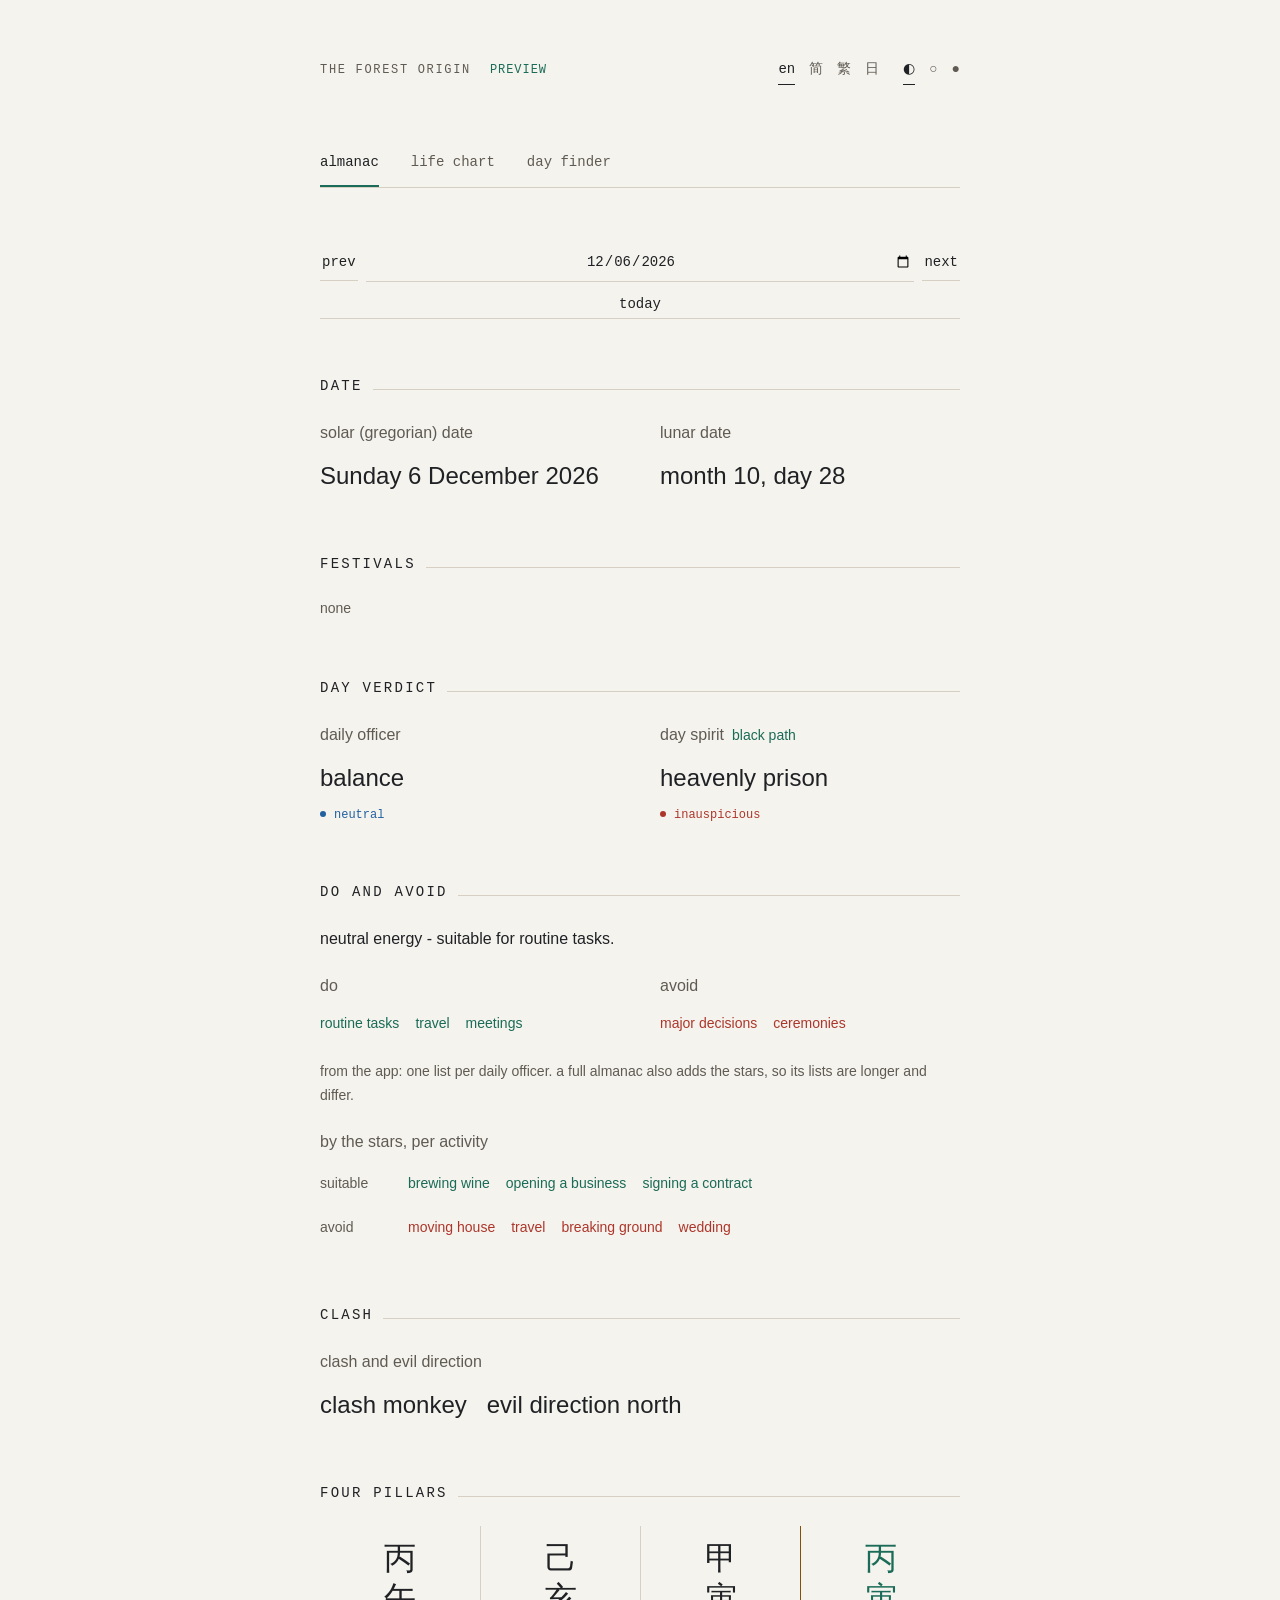
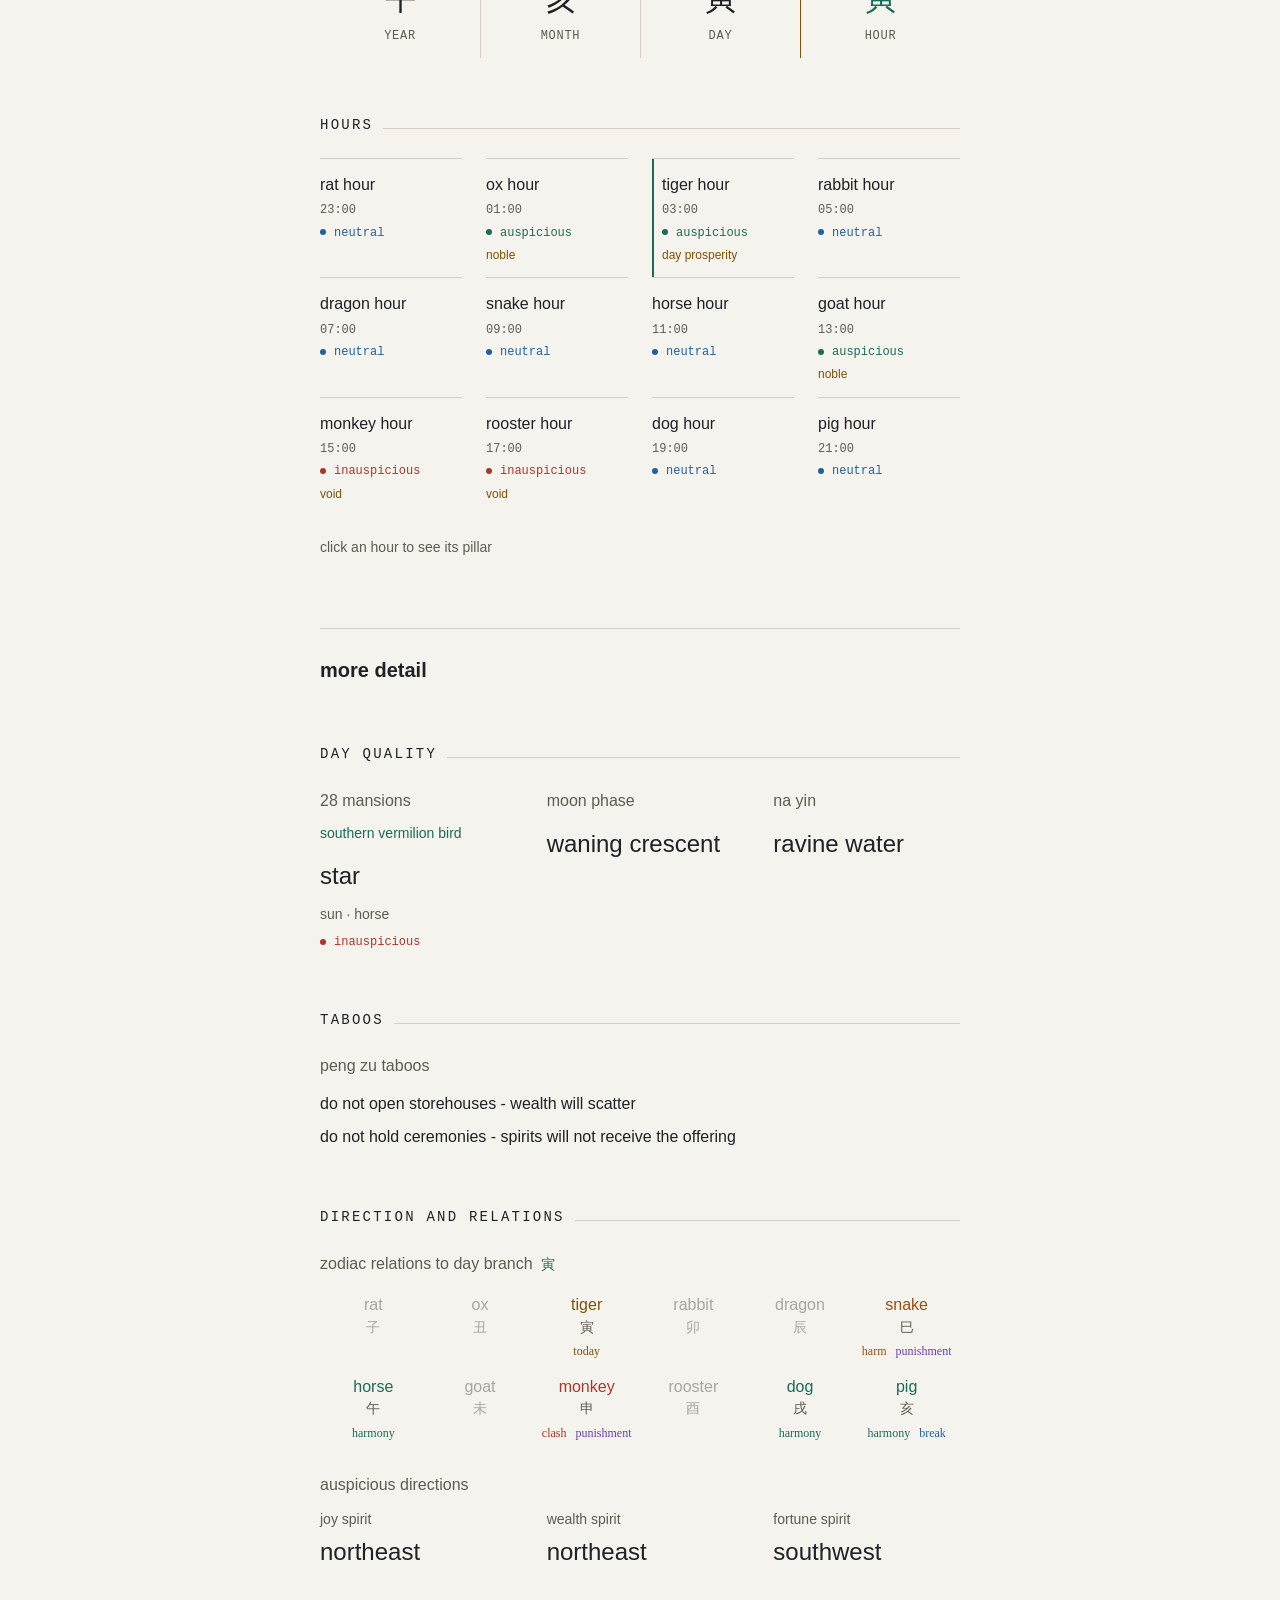
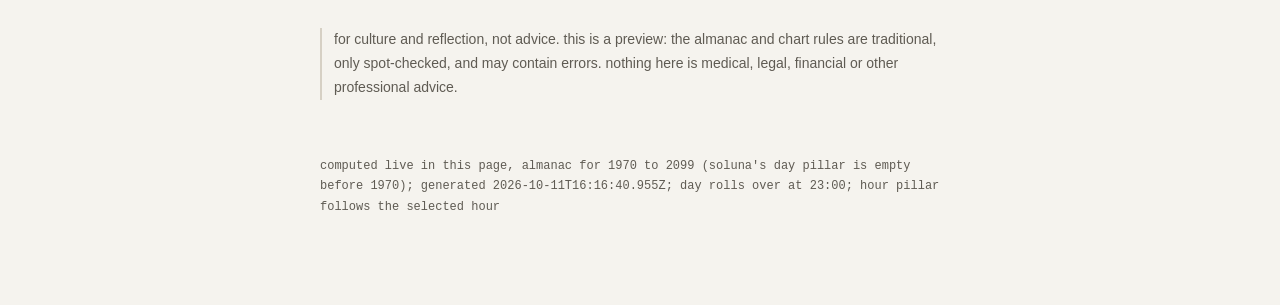
==== commit 00ce5acc: "deploy: sync from monorepo com-theforestorigin/www" ====
--- a/app/index.html
+++ b/app/index.html
@@ -427,18 +427,18 @@
  * Note: 子时 (23:00-01:00) spans midnight and belongs to the next day
  */
 const TIME_PERIODS = [
-  { name: '子时', zodiac: '鼠', startHour: 23, endHour: 1, dayOffset: 1, branch: '子' }, // Rat: 11pm-1am
-  { name: '丑时', zodiac: '牛', startHour: 1, endHour: 3, dayOffset: 0, branch: '丑' }, // Ox: 1am-3am
-  { name: '寅时', zodiac: '虎', startHour: 3, endHour: 5, dayOffset: 0, branch: '寅' }, // Tiger: 3am-5am
-  { name: '卯时', zodiac: '兔', startHour: 5, endHour: 7, dayOffset: 0, branch: '卯' }, // Rabbit: 5am-7am
-  { name: '辰时', zodiac: '龙', startHour: 7, endHour: 9, dayOffset: 0, branch: '辰' }, // Dragon: 7am-9am
-  { name: '巳时', zodiac: '蛇', startHour: 9, endHour: 11, dayOffset: 0, branch: '巳' }, // Snake: 9am-11am
-  { name: '午时', zodiac: '马', startHour: 11, endHour: 13, dayOffset: 0, branch: '午' }, // Horse: 11am-1pm
-  { name: '未时', zodiac: '羊', startHour: 13, endHour: 15, dayOffset: 0, branch: '未' }, // Goat: 1pm-3pm
-  { name: '申时', zodiac: '猴', startHour: 15, endHour: 17, dayOffset: 0, branch: '申' }, // Monkey: 3pm-5pm
-  { name: '酉时', zodiac: '鸡', startHour: 17, endHour: 19, dayOffset: 0, branch: '酉' }, // Rooster: 5pm-7pm
-  { name: '戌时', zodiac: '狗', startHour: 19, endHour: 21, dayOffset: 0, branch: '戌' }, // Dog: 7pm-9pm
-  { name: '亥时', zodiac: '猪', startHour: 21, endHour: 23, dayOffset: 0, branch: '亥' } // Pig: 9pm-11pm
+  { name: '子时', zodiac: '鼠', startHour: 23, endHour: 1, branch: '子' }, // Rat: 11pm-1am
+  { name: '丑时', zodiac: '牛', startHour: 1, endHour: 3, branch: '丑' }, // Ox: 1am-3am
+  { name: '寅时', zodiac: '虎', startHour: 3, endHour: 5, branch: '寅' }, // Tiger: 3am-5am
+  { name: '卯时', zodiac: '兔', startHour: 5, endHour: 7, branch: '卯' }, // Rabbit: 5am-7am
+  { name: '辰时', zodiac: '龙', startHour: 7, endHour: 9, branch: '辰' }, // Dragon: 7am-9am
+  { name: '巳时', zodiac: '蛇', startHour: 9, endHour: 11, branch: '巳' }, // Snake: 9am-11am
+  { name: '午时', zodiac: '马', startHour: 11, endHour: 13, branch: '午' }, // Horse: 11am-1pm
+  { name: '未时', zodiac: '羊', startHour: 13, endHour: 15, branch: '未' }, // Goat: 1pm-3pm
+  { name: '申时', zodiac: '猴', startHour: 15, endHour: 17, branch: '申' }, // Monkey: 3pm-5pm
+  { name: '酉时', zodiac: '鸡', startHour: 17, endHour: 19, branch: '酉' }, // Rooster: 5pm-7pm
+  { name: '戌时', zodiac: '狗', startHour: 19, endHour: 21, branch: '戌' }, // Dog: 7pm-9pm
+  { name: '亥时', zodiac: '猪', startHour: 21, endHour: 23, branch: '亥' } // Pig: 9pm-11pm
 ];
 
 const TIME_DESCRIPTIONS = {
@@ -648,23 +648,6 @@
  */
 const SANNIANG_SHA_DAYS = [3, 7, 13, 18, 22, 27];
 
-/**
- * Solar Term constants for calculation
- * Base D constant for 20th century (1900-1999) and 21st century (2000-2099)
- * Used in formula: D = (Year - 1900) * 0.2422 + C
- */
-const SOLAR_TERM_INFO = [
-  // 小寒, 大寒, 立春, 雨水, 惊蛰, 春分, 清明, 谷雨, 立夏, 小满, 芒种, 夏至, 小暑, 大暑, 立秋, 处暑, 白露, 秋分, 寒露, 霜降, 立冬, 小雪, 大雪, 冬至
-  [
-    5.4055, 20.12, 3.87, 18.73, 5.63, 20.646, 4.81, 20.1, 5.52, 21.04, 5.678, 21.37, 7.108, 22.83, 7.5, 23.13, 7.646,
-    23.042, 8.318, 23.438, 7.438, 22.36, 7.18, 21.94
-  ], // 1900-1999
-  [
-    5.4055, 20.12, 4.15, 18.73, 5.63, 20.646, 5.11, 20.1, 5.52, 21.04, 5.678, 21.37, 7.108, 22.83, 7.5, 23.13, 7.646,
-    23.042, 8.318, 23.438, 7.438, 22.36, 7.18, 21.94
-  ] // 2000-2099 (Adjusted slightly)
-];
-
 const SOLAR_TERM_NAMES = [
   '小寒',
   '大寒',
@@ -706,9 +689,44 @@
 const isValidDate = (date) => date instanceof Date && !Number.isNaN(date.getTime());
 
 /**
+ * Supported year range, bounded by the LUNAR_INFO lookup table (1900-2100).
+ * Outside this range the lookup returns undefined and downstream math yields
+ * silently wrong dates, so callers must be rejected rather than guessed at.
+ */
+const LUNAR_YEAR_MIN = 1900;
+const LUNAR_YEAR_MAX = 2100;
+
+const assertYearInRange = (year) => {
+  if (!Number.isInteger(year) || year < LUNAR_YEAR_MIN || year > LUNAR_YEAR_MAX) {
+    throw new RangeError(`Year ${year} out of supported range ${LUNAR_YEAR_MIN}-${LUNAR_YEAR_MAX}`);
+  }
+};
+
+const assertSolarMonthDay = (month, day) => {
+  if (!Number.isInteger(month) || month < 1 || month > 12) {
+    throw new RangeError(`Month ${month} out of range 1-12`);
+  }
+  if (!Number.isInteger(day) || day < 1 || day > 31) {
+    throw new RangeError(`Day ${day} out of range 1-31`);
+  }
+};
+
+const assertLunarMonthDay = (month, day) => {
+  if (!Number.isInteger(month) || month < 1 || month > 12) {
+    throw new RangeError(`Lunar month ${month} out of range 1-12`);
+  }
+  if (!Number.isInteger(day) || day < 1 || day > 30) {
+    throw new RangeError(`Lunar day ${day} out of range 1-30`);
+  }
+};
+
+/**
  * Get lunar year information from lookup table
  */
-const getLunarYearInfo = (year) => LUNAR_INFO[year - 1900];
+const getLunarYearInfo = (year) => {
+  assertYearInRange(year);
+  return LUNAR_INFO[year - 1900];
+};
 
 /**
  * Calculate total days in a lunar year
@@ -788,25 +806,19 @@
 };
 
 /**
- * Adjust date for Chinese time zodiac system
- *
- * In traditional Chinese timekeeping, 子时 (23:00-01:00) is considered
- * the beginning of the next day. This function adjusts the date accordingly.
- *
- * @param {Date} date - The date to adjust
- * @returns {Date} Adjusted date (next day if hour is 23, same day otherwise)
- */
-const adjustForTimeZodiac = (date) => {
-  const hour = date.getHours();
-
-  // If it's 11pm (23:00), it's considered the next day in lunar calendar
-  if (hour === 23) {
-    const adjustedDate = new Date(date);
-    adjustedDate.setDate(adjustedDate.getDate() + 1);
-    return adjustedDate;
-  }
-
-  return date;
+ * Map lunar day to moon phase
+ * @param {number} lunarDay - Day of the lunar month (1–30)
+ * @returns {{ name: string, nameZh: string }}
+ */
+const getMoonPhase = (lunarDay) => {
+  if (lunarDay === 1) return { name: 'New Moon', nameZh: '朔' };
+  if (lunarDay >= 2 && lunarDay <= 6) return { name: 'Waxing Crescent', nameZh: '娥眉月' };
+  if (lunarDay >= 7 && lunarDay <= 8) return { name: 'First Quarter', nameZh: '上弦月' };
+  if (lunarDay >= 9 && lunarDay <= 14) return { name: 'Waxing Gibbous', nameZh: '盈凸月' };
+  if (lunarDay === 15) return { name: 'Full Moon', nameZh: '望' };
+  if (lunarDay >= 16 && lunarDay <= 22) return { name: 'Waning Gibbous', nameZh: '亏凸月' };
+  if (lunarDay === 23) return { name: 'Last Quarter', nameZh: '下弦月' };
+  return { name: 'Waning Crescent', nameZh: '残月' };
 };
 
 /**
@@ -1009,21 +1021,81 @@
 };
 
 /**
- * Calculate the date (day of month) for a specific solar term
- *
- * Formula: int( (Y * D) + C ) - L
- * Y = year suffix (last 2 digits), D = 0.2422, C = constant from SOLAR_TERM_INFO, L = int(Y/4)
- * Covers 1900-2100 with ≤1 day deviation; production use would need VSOP87.
+ * Solar term dates from the sun's position.
+ *
+ * A solar term is the moment the sun's apparent ecliptic longitude crosses a multiple of 15 degrees
+ * (小寒 285, 大寒 300, 立春 315 ... 冬至 270). The longitude comes from the low-accuracy series in
+ * Meeus, Astronomical Algorithms ch. 25 (about 0.01 degrees, so a few minutes of time), and a bisection
+ * finds each crossing. The date is the Beijing (UTC+8) calendar date of that instant, the same
+ * convention as the Hong Kong Observatory tables.
+ *
+ * A term within about 12 minutes of midnight can land on the wrong side. The 16 such cases in
+ * 1901-2100 (checked against the Observatory tables, see the golden test) are corrected in SOLAR_TERM_FIXES.
+ */
+const RADIANS = Math.PI / 180;
+const BEIJING_OFFSET_MS = 8 * 3600000;
+
+// day-of-month corrections where the instant falls within minutes of midnight: { year: { termIndex: day } }
+const SOLAR_TERM_FIXES = {
+  1912: { 18: 9, 21: 23 },
+  1913: { 17: 24 },
+  1923: { 3: 19 },
+  1927: { 16: 8 },
+  1928: { 11: 21 },
+  1950: { 7: 20 },
+  1951: { 23: 23 },
+  1979: { 1: 21 },
+  2014: { 4: 6 },
+  2016: { 12: 7 },
+  2045: { 12: 7 },
+  2047: { 4: 6 },
+  2051: { 5: 20 },
+  2082: { 1: 20 },
+  2097: { 8: 5 }
+};
+
+const wrapDegrees = (d) => ((d % 360) + 360) % 360;
+
+/** Apparent ecliptic longitude of the sun in degrees at a Unix time in ms (UT used as TT, a sub-minute effect). */
+const sunApparentLongitude = (ms) => {
+  const T = (ms / MILLISECONDS_PER_DAY + 2440587.5 - 2451545) / 36525;
+  const meanLongitude = 280.46646 + 36000.76983 * T + 0.0003032 * T * T;
+  const M = (357.52911 + 35999.05029 * T - 0.0001537 * T * T) * RADIANS;
+  const centre =
+    (1.914602 - 0.004817 * T - 0.000014 * T * T) * Math.sin(M) +
+    (0.019993 - 0.000101 * T) * Math.sin(2 * M) +
+    0.000289 * Math.sin(3 * M);
+  const omega = (125.04 - 1934.136 * T) * RADIANS;
+  return wrapDegrees(meanLongitude + centre - 0.00569 - 0.00478 * Math.sin(omega));
+};
+
+const solarTermDayCache = new Map();
+
+/**
+ * Calculate the date (day of month, Beijing time) for a specific solar term
  *
  * @param {number} year - Gregorian year
- * @param {number} termIndex - Index of solar term (0-23)
+ * @param {number} termIndex - Index of solar term (0-23, 小寒 first)
  * @returns {number} Day of the month
  */
 const getSolarTermDay = (year, termIndex) => {
-  const centuryIdx = year < 2000 ? 0 : 1;
-  const yearSuffix = year % 100;
-  const c = SOLAR_TERM_INFO[centuryIdx][termIndex];
-  return Math.floor(yearSuffix * 0.2422 + c) - Math.floor(yearSuffix / 4);
+  const fix = SOLAR_TERM_FIXES[year]?.[termIndex];
+  if (fix) return fix;
+  const key = year * 100 + termIndex;
+  if (solarTermDayCache.has(key)) return solarTermDayCache.get(key);
+  const target = wrapDegrees(285 + 15 * termIndex);
+  // the crossing lies within 6 days of 5 January plus 15.2184 days per term; bisect the signed angle to the target
+  let lo = Date.UTC(year, 0, 5) + (termIndex * 15.2184 - 6) * MILLISECONDS_PER_DAY;
+  let hi = lo + 12 * MILLISECONDS_PER_DAY;
+  for (let i = 0; i < 50; i++) {
+    const mid = (lo + hi) / 2;
+    const angle = ((sunApparentLongitude(mid) - target + 540) % 360) - 180;
+    if (angle < 0) lo = mid;
+    else hi = mid;
+  }
+  const day = new Date((lo + hi) / 2 + BEIJING_OFFSET_MS).getUTCDate();
+  solarTermDayCache.set(key, day);
+  return day;
 };
 
 /**
@@ -1052,6 +1124,9 @@
  * @param {number} day - Gregorian day
  * @returns {Object} Stem-branch for year, month, and day
  */
+// positive modulo: JS `%` keeps the sign of the dividend, so dates before the anchor gave a negative index and an empty pillar
+const wrapIndex = (n, size) => ((n % size) + size) % size;
+
 const calculateStemBranch = (year, month, day) => {
   // Year pillar changes at Li Chun (Start of Spring, term index 2), not Jan 1
   let yearForStem = year;
@@ -1059,7 +1134,7 @@
   if (month === 0 || (month === 1 && day < liChunDay)) {
     yearForStem--;
   }
-  const yearIdx = (yearForStem - 1900 + 36) % 60;
+  const yearIdx = wrapIndex(yearForStem - 1900 + 36, 60);
 
   // Month pillar is defined by the 12 Jie sectional terms (even indices: 0, 2, 4, ...)
   // Each Jie falls in the same Gregorian month; if before the term, use the prior solar month.
@@ -1071,13 +1146,13 @@
   if (day < termDay) {
     totalMonths--;
   }
-  const monthIdx = totalMonths % 60;
+  const monthIdx = wrapIndex(totalMonths, 60);
 
   // Day stem-branch
-  // +17 anchors the sexagenary day cycle: 2000-01-01 = 戊午, 2000-01-07 = 甲子 (HKO almanac).
-  // local patch mirroring upstream soluna fix; the prior +33 / 甲戌 anchor was off by 16.
+  // +17 anchors the sexagenary day cycle: 2000-01-01 = 戊午 (index 54), 2000-01-07 = 甲子 (index 0),
+  // matching the Hong Kong Observatory almanac. (the earlier +33 / 甲戌 anchor was off by 16.)
   const dayOffset = Math.floor(Date.UTC(year, month, day) / MILLISECONDS_PER_DAY) + 17;
-  const dayIdx = dayOffset % 60;
+  const dayIdx = wrapIndex(dayOffset, 60);
 
   return {
     year: {
@@ -1176,6 +1251,8 @@
       options = month; // solarToLunar(date, { traditions: [...] })
     }
   } else if (typeof solarDate === 'number' && month !== undefined && day !== undefined) {
+    assertYearInRange(solarDate);
+    assertSolarMonthDay(month, day);
     date = new Date(solarDate, month - 1, day, hour, minute, second);
   } else {
     throw new Error('Invalid date provided');
@@ -1270,7 +1347,8 @@
       lunar: lunarFestival,
       sanniangSha
     },
-    solarTerms: matchedTerm ? matchedTerm.nameZh : ''
+    solarTerms: matchedTerm ? matchedTerm.nameZh : '',
+    moonPhase: getMoonPhase(lunarInfo.day)
   };
 };
 
@@ -1335,6 +1413,9 @@
       'Invalid input. Use (lunarDate, isLeapMonth) or (year, month, day, isLeapMonth, hour, minute, second)'
     );
   }
+
+  assertYearInRange(lunarYear);
+  assertLunarMonthDay(lunarMonth, lunarDay);
 
   if (isLeapMonth) {
     const leapMonthForYear = getLeapMonth(lunarYear);
@@ -1406,7 +1487,8 @@
       lunar: lunarFestival,
       sanniangSha
     },
-    solarTerms: matchedTermLunar ? matchedTermLunar.nameZh : ''
+    solarTerms: matchedTermLunar ? matchedTermLunar.nameZh : '',
+    moonPhase: getMoonPhase(lunarDay)
   };
 };
 
@@ -2125,7 +2207,7 @@
   };
 }
 
-const DATA = {"meta":{"generated":"2026-10-10T21:07:42.659Z","labels":[{"id":"yue4_yan4","kind":"star","zh_hant":"月厭","zh_hans":"月厌","ja":"月厭","en":"month aversion","pinyin":"yuè yàn"},{"id":"tian1_yuan4","kind":"star","zh_hant":"天願","zh_hans":"天愿","ja":"天願","en":"heaven's wish","pinyin":"tiān yuàn"},{"id":"yue4_jian4","kind":"star","zh_hant":"月建","zh_hans":"月建","ja":"月建","en":"month establishment","pinyin":"yuè jiàn"},{"id":"tu3_fu3","kind":"star","zh_hant":"土府","zh_hans":"土府","ja":"土府","en":"earth mansion","pinyin":"tǔ fǔ"},{"id":"wang2_ri4","kind":"star","zh_hant":"王日","zh_hans":"王日","ja":"王日","en":"king day","pinyin":"wáng rì"},{"id":"jian4_ri4","kind":"star","zh_hant":"建日","zh_hans":"建日","ja":"建日","en":"establish day","pinyin":"jiàn rì"},{"id":"tian1_she4","kind":"star","zh_hant":"天赦","zh_hans":"天赦","ja":"天赦","en":"heaven's pardon","pinyin":"tiān shè"},{"id":"yue4_en1","kind":"star","zh_hant":"月恩","zh_hans":"月恩","ja":"月恩","en":"month grace","pinyin":"yuè ēn"},{"id":"si4_xiang4","kind":"star","zh_hant":"四相","zh_hans":"四相","ja":"四相","en":"four ministers","pinyin":"sì xiàng"},{"id":"man3_ri4","kind":"star","zh_hant":"滿日","zh_hans":"满日","ja":"満日","en":"full day","pinyin":"mǎn rì"},{"id":"ping2_ri4","kind":"star","zh_hant":"平日","zh_hans":"平日","ja":"平日","en":"level day","pinyin":"píng rì"},{"id":"cheng2_ri4","kind":"star","zh_hant":"成日","zh_hans":"成日","ja":"成日","en":"success day","pinyin":"chéng rì"},{"id":"shou1_ri4","kind":"star","zh_hant":"收日","zh_hans":"收日","ja":"収日","en":"collect day","pinyin":"shōu rì"},{"id":"kai1_ri4","kind":"star","zh_hant":"開日","zh_hans":"开日","ja":"開日","en":"open day","pinyin":"kāi rì"},{"id":"bi4_ri4","kind":"star","zh_hant":"閉日","zh_hans":"闭日","ja":"閉日","en":"close day","pinyin":"bì rì"},{"id":"liu4_he2","kind":"star","zh_hant":"六合","zh_hans":"六合","ja":"六合","en":"six harmonies","pinyin":"liù hé"},{"id":"ji2_qi1","kind":"star","zh_hant":"吉期","zh_hans":"吉期","ja":"吉期","en":"auspicious date","pinyin":"jí qī"},{"id":"yi4_ma3","kind":"star","zh_hant":"驛馬","zh_hans":"驿马","ja":"駅馬","en":"post horse","pinyin":"yì mǎ"},{"id":"tian1_ma3","kind":"star","zh_hant":"天馬","zh_hans":"天马","ja":"天馬","en":"heavenly horse","pinyin":"tiān mǎ"},{"id":"gui1_ji4","kind":"star","zh_hant":"歸忌","zh_hans":"归忌","ja":"帰忌","en":"return taboo","pinyin":"guī jì"},{"id":"wu3_he2","kind":"star","zh_hant":"五合","zh_hans":"五合","ja":"五合","en":"five union","pinyin":"wǔ hé"},{"id":"shi2_de2","kind":"star","zh_hant":"時德","zh_hans":"时德","ja":"時徳","en":"season virtue","pinyin":"shí dé"},{"id":"tian1_li4","kind":"star","zh_hant":"天吏","zh_hans":"天吏","ja":"天吏","en":"heaven's official","pinyin":"tiān lì"},{"id":"tian1_zei2","kind":"star","zh_hant":"天賊","zh_hans":"天贼","ja":"天賊","en":"heaven's thief","pinyin":"tiān zéi"},{"id":"yue4_xing2","kind":"star","zh_hant":"月刑","zh_hans":"月刑","ja":"月刑","en":"month punishment","pinyin":"yuè xíng"},{"id":"min2_ri4","kind":"star","zh_hant":"民日","zh_hans":"民日","ja":"民日","en":"common day","pinyin":"mín rì"},{"id":"bu4_jiang1","kind":"star","zh_hant":"不將","zh_hans":"不将","ja":"不将","en":"no-clash pairing","pinyin":"bù jiāng"},{"id":"yue4_de2_he2","kind":"star","zh_hant":"月德合","zh_hans":"月德合","ja":"月徳合","en":"month virtue union","pinyin":"yuè dé hé"},{"id":"san1_he2","kind":"star","zh_hant":"三合","zh_hans":"三合","ja":"三合","en":"three union","pinyin":"sān hé"},{"id":"wu3_fu4","kind":"star","zh_hant":"五富","zh_hans":"五富","ja":"五富","en":"five wealth","pinyin":"wǔ fù"},{"id":"jie2_sha1","kind":"star","zh_hant":"劫煞","zh_hans":"劫煞","ja":"劫煞","en":"robbery star","pinyin":"jié shā"},{"id":"si4_ri4","kind":"star","zh_hant":"巳日","zh_hans":"巳日","ja":"巳日","en":"snake day","pinyin":"sì rì"},{"id":"tian1_de2","kind":"star","zh_hant":"天德","zh_hans":"天德","ja":"天徳","en":"heaven virtue","pinyin":"tiān dé"},{"id":"zai1_sha1","kind":"star","zh_hant":"災煞","zh_hans":"灾煞","ja":"災煞","en":"calamity star","pinyin":"zāi shā"},{"id":"yan4_dui4","kind":"star","zh_hant":"厭對","zh_hans":"厌对","ja":"厭対","en":"aversion opposite","pinyin":"yàn duì"},{"id":"yue4_po4","kind":"star","zh_hant":"月破","zh_hans":"月破","ja":"月破","en":"month break","pinyin":"yuè pò"},{"id":"yue4_sha1","kind":"star","zh_hant":"月煞","zh_hans":"月煞","ja":"月煞","en":"month evil","pinyin":"yuè shā"},{"id":"yue4_hai4","kind":"star","zh_hant":"月害","zh_hans":"月害","ja":"月害","en":"month harm","pinyin":"yuè hài"},{"id":"xin1_ri4","kind":"star","zh_hant":"辛日","zh_hans":"辛日","ja":"辛日","en":"xin day","pinyin":"xīn rì"},{"id":"di4_nang2","kind":"star","zh_hant":"地囊","zh_hans":"地囊","ja":"地囊","en":"earth bag","pinyin":"dì náng"},{"id":"tian1_xi3","kind":"star","zh_hant":"天喜","zh_hans":"天喜","ja":"天喜","en":"heavenly joy","pinyin":"tiān xǐ"},{"id":"tu3_fu2","kind":"star","zh_hant":"土符","zh_hans":"土符","ja":"土符","en":"earth talisman","pinyin":"tǔ fú"},{"id":"wu3_li2","kind":"star","zh_hant":"五離","zh_hans":"五离","ja":"五離","en":"five separation","pinyin":"wǔ lí"},{"id":"yue4_de2","kind":"star","zh_hant":"月德","zh_hans":"月德","ja":"月徳","en":"month virtue","pinyin":"yuè dé"},{"id":"da4_shi2","kind":"star","zh_hant":"大時","zh_hans":"大时","ja":"大時","en":"great time","pinyin":"dà shí"},{"id":"wang3_wang2","kind":"star","zh_hant":"往亡","zh_hans":"往亡","ja":"往亡","en":"departure void","pinyin":"wǎng wáng"},{"id":"jiu3_kong1","kind":"star","zh_hant":"九空","zh_hans":"九空","ja":"九空","en":"nine voids","pinyin":"jiǔ kōng"},{"id":"hai4_ri4","kind":"star","zh_hant":"亥日","zh_hans":"亥日","ja":"亥日","en":"pig day","pinyin":"hài rì"},{"id":"wu3_mu4","kind":"star","zh_hant":"五墓","zh_hans":"五墓","ja":"五墓","en":"five tombs","pinyin":"wǔ mù"},{"id":"si4_fei4","kind":"star","zh_hant":"四廢","zh_hans":"四废","ja":"四廃","en":"four abandoned","pinyin":"sì fèi"},{"id":"ba1_zhuan1","kind":"star","zh_hant":"八專","zh_hans":"八专","ja":"八専","en":"eight specialties","pinyin":"bā zhuān"},{"id":"si4_ji4","kind":"star","zh_hant":"四忌","zh_hans":"四忌","ja":"四忌","en":"four taboos","pinyin":"sì jì"},{"id":"si4_hao4","kind":"star","zh_hant":"四耗","zh_hans":"四耗","ja":"四耗","en":"four wastes","pinyin":"sì hào"},{"id":"si4_qiong2","kind":"star","zh_hant":"四窮","zh_hans":"四穷","ja":"四窮","en":"four exhausted","pinyin":"sì qióng"},{"id":"tian1_de2_he2","kind":"star","zh_hant":"天德合","zh_hans":"天德合","ja":"天徳合","en":"heaven virtue union","pinyin":"tiān dé hé"},{"id":"da4_hao4","kind":"star","zh_hant":"大耗","zh_hans":"大耗","ja":"大耗","en":"great waste","pinyin":"dà hào"},{"id":"yun4_niang4","kind":"activity","zh_hant":"醞釀","zh_hans":"酝酿","show_hans":"酿酒","show_hant":"釀酒","ja":"酒造り","en":"brewing wine","pinyin":"yùn niàng"},{"id":"kai1_shi4","kind":"activity","zh_hant":"開市","zh_hans":"开市","ja":"開業","en":"opening a business","pinyin":"kāi shì"},{"id":"li4_quan4","kind":"activity","zh_hant":"立券","zh_hans":"立券","ja":"契約","en":"signing a contract","pinyin":"lì quàn"},{"id":"yi2_xi3","kind":"activity","zh_hant":"移徙","zh_hans":"移徙","ja":"引っ越し","en":"moving house","pinyin":"yí xǐ"},{"id":"chu1_xing2","kind":"activity","zh_hant":"出行","zh_hans":"出行","ja":"旅行","en":"travel","pinyin":"chū xíng"},{"id":"dong4_tu3","kind":"activity","zh_hant":"動土","zh_hans":"动土","ja":"着工","en":"breaking ground","pinyin":"dòng tǔ"},{"id":"jia4_qu3","kind":"activity","zh_hant":"嫁娶","zh_hans":"嫁娶","ja":"結婚","en":"wedding","pinyin":"jià qǔ"},{"id":"jian4","kind":"officer","zh_hant":"建","zh_hans":"建","ja":"建","en":"establish","pinyin":"jiàn"},{"id":"chu2","kind":"officer","zh_hant":"除","zh_hans":"除","ja":"除","en":"remove","pinyin":"chú"},{"id":"man3","kind":"officer","zh_hant":"滿","zh_hans":"满","ja":"満","en":"full","pinyin":"mǎn"},{"id":"ping2","kind":"officer","zh_hant":"平","zh_hans":"平","ja":"平","en":"balance","pinyin":"píng"},{"id":"ding4","kind":"officer","zh_hant":"定","zh_hans":"定","ja":"定","en":"settle","pinyin":"dìng"},{"id":"zhi2","kind":"officer","zh_hant":"執","zh_hans":"执","ja":"執","en":"hold","pinyin":"zhí"},{"id":"po4","kind":"officer","zh_hant":"破","zh_hans":"破","ja":"破","en":"break","pinyin":"pò"},{"id":"wei1","kind":"officer","zh_hant":"危","zh_hans":"危","ja":"危","en":"danger","pinyin":"wēi"},{"id":"cheng2","kind":"officer","zh_hant":"成","zh_hans":"成","ja":"成","en":"success","pinyin":"chéng"},{"id":"shou1","kind":"officer","zh_hant":"收","zh_hans":"收","ja":"収","en":"receive","pinyin":"shōu"},{"id":"kai1","kind":"officer","zh_hant":"開","zh_hans":"开","ja":"開","en":"open","pinyin":"kāi"},{"id":"bi4","kind":"officer","zh_hant":"閉","zh_hans":"闭","ja":"閉","en":"close","pinyin":"bì"},{"id":"shu3","kind":"animal","zh_hant":"鼠","zh_hans":"鼠","ja":"鼠","en":"rat","pinyin":"shǔ"},{"id":"niu2","kind":"animal","zh_hant":"牛","zh_hans":"牛","ja":"牛","en":"ox","pinyin":"niú"},{"id":"hu3","kind":"animal","zh_hant":"虎","zh_hans":"虎","ja":"虎","en":"tiger","pinyin":"hǔ"},{"id":"tu4","kind":"animal","zh_hant":"兔","zh_hans":"兔","ja":"兎","en":"rabbit","pinyin":"tù"},{"id":"long2","kind":"animal","zh_hant":"龍","zh_hans":"龙","ja":"竜","en":"dragon","pinyin":"lóng"},{"id":"she2","kind":"animal","zh_hant":"蛇","zh_hans":"蛇","ja":"蛇","en":"snake","pinyin":"shé"},{"id":"ma3","kind":"animal","zh_hant":"馬","zh_hans":"马","ja":"馬","en":"horse","pinyin":"mǎ"},{"id":"yang2","kind":"animal","zh_hant":"羊","zh_hans":"羊","ja":"羊","en":"goat","pinyin":"yáng"},{"id":"hou2","kind":"animal","zh_hant":"猴","zh_hans":"猴","ja":"猴","en":"monkey","pinyin":"hóu"},{"id":"ji1","kind":"animal","zh_hant":"雞","zh_hans":"鸡","ja":"鶏","en":"rooster","pinyin":"jī"},{"id":"gou3","kind":"animal","zh_hant":"狗","zh_hans":"狗","ja":"犬","en":"dog","pinyin":"gǒu"},{"id":"zhu1","kind":"animal","zh_hant":"豬","zh_hans":"猪","ja":"猪","en":"pig","pinyin":"zhū"},{"id":"zhi2_ri4","kind":"relation","zh_hant":"值日","zh_hans":"值日","ja":"当日","en":"today","pinyin":"zhí rì"},{"id":"chong1","kind":"relation","zh_hant":"沖","zh_hans":"冲","ja":"沖","en":"clash","pinyin":"chōng"},{"id":"he2","kind":"relation","zh_hant":"合","zh_hans":"合","ja":"合","en":"harmony","pinyin":"hé"},{"id":"hai4","kind":"relation","zh_hant":"害","zh_hans":"害","ja":"害","en":"harm","pinyin":"hài"},{"id":"xing2","kind":"relation","zh_hant":"刑","zh_hans":"刑","ja":"刑","en":"punishment","pinyin":"xíng"},{"id":"po4_2","kind":"relation","zh_hant":"破","zh_hans":"破","ja":"破","en":"break","pinyin":"pò"},{"id":"li4_shu1","kind":"ui","zh_hant":"曆書","zh_hans":"历书","ja":"暦","en":"almanac","pinyin":"lì shū"},{"id":"ming4_pan2","kind":"ui","zh_hant":"命盤","zh_hans":"命盘","ja":"命式","en":"life chart","pinyin":"mìng pán"},{"id":"ze2_ri4","kind":"ui","zh_hant":"擇日","zh_hans":"择日","ja":"日取り","en":"day finder","pinyin":"zé rì"},{"id":"qing1_long2","kind":"spirit","zh_hant":"青龍","zh_hans":"青龙","ja":"青龍","en":"azure dragon","pinyin":"qīng lóng"},{"id":"ming2_tang2","kind":"spirit","zh_hant":"明堂","zh_hans":"明堂","ja":"明堂","en":"bright hall","pinyin":"míng táng"},{"id":"tian1_xing2","kind":"spirit","zh_hant":"天刑","zh_hans":"天刑","ja":"天刑","en":"heavenly punishment","pinyin":"tiān xíng"},{"id":"zhu1_que4","kind":"spirit","zh_hant":"朱雀","zh_hans":"朱雀","ja":"朱雀","en":"vermilion bird","pinyin":"zhū què"},{"id":"jin1_gui4","kind":"spirit","zh_hant":"金匱","zh_hans":"金匮","ja":"金匱","en":"golden cabinet","pinyin":"jīn guì"},{"id":"tian1_de2_2","kind":"spirit","zh_hant":"天德","zh_hans":"天德","ja":"天徳","en":"heavenly virtue","pinyin":"tiān dé"},{"id":"bai2_hu3","kind":"spirit","zh_hant":"白虎","zh_hans":"白虎","ja":"白虎","en":"white tiger","pinyin":"bái hǔ"},{"id":"yu4_tang2","kind":"spirit","zh_hant":"玉堂","zh_hans":"玉堂","ja":"玉堂","en":"jade hall","pinyin":"yù táng"},{"id":"tian1_lao2","kind":"spirit","zh_hant":"天牢","zh_hans":"天牢","ja":"天牢","en":"heavenly prison","pinyin":"tiān láo"},{"id":"xuan2_wu3","kind":"spirit","zh_hant":"玄武","zh_hans":"玄武","ja":"玄武","en":"black tortoise","pinyin":"xuán wǔ"},{"id":"si1_ming4","kind":"spirit","zh_hant":"司命","zh_hans":"司命","ja":"司命","en":"life governor","pinyin":"sī mìng"},{"id":"gou1_chen2","kind":"spirit","zh_hant":"勾陳","zh_hans":"勾陈","ja":"勾陳","en":"hook chen","pinyin":"gōu chén"},{"id":"huang2_dao4","kind":"spirit","zh_hant":"黃道","zh_hans":"黄道","ja":"黄道","en":"yellow path","pinyin":"huáng dào"},{"id":"hei1_dao4","kind":"spirit","zh_hant":"黑道","zh_hans":"黑道","ja":"黒道","en":"black path","pinyin":"hēi dào"},{"id":"dong1_fang1_qing1_long2","kind":"quarter","zh_hant":"東方青龍","zh_hans":"东方青龙","ja":"東方青龍","en":"eastern azure dragon","pinyin":"dōng fāng qīng lóng"},{"id":"bei3_fang1_xuan2_wu3","kind":"quarter","zh_hant":"北方玄武","zh_hans":"北方玄武","ja":"北方玄武","en":"northern black tortoise","pinyin":"běi fāng xuán wǔ"},{"id":"xi1_fang1_bai2_hu3","kind":"quarter","zh_hant":"西方白虎","zh_hans":"西方白虎","ja":"西方白虎","en":"western white tiger","pinyin":"xī fāng bái hǔ"},{"id":"nan2_fang1_zhu1_que4","kind":"quarter","zh_hant":"南方朱雀","zh_hans":"南方朱雀","ja":"南方朱雀","en":"southern vermilion bird","pinyin":"nán fāng zhū què"},{"id":"mu4","kind":"element","zh_hant":"木","zh_hans":"木","ja":"木","en":"wood","pinyin":"mù"},{"id":"jin1","kind":"element","zh_hant":"金","zh_hans":"金","ja":"金","en":"metal","pinyin":"jīn"},{"id":"tu3","kind":"element","zh_hant":"土","zh_hans":"土","ja":"土","en":"earth","pinyin":"tǔ"},{"id":"ri4","kind":"element","zh_hant":"日","zh_hans":"日","ja":"日","en":"sun","pinyin":"rì"},{"id":"yue4","kind":"element","zh_hant":"月","zh_hans":"月","ja":"月","en":"moon","pinyin":"yuè"},{"id":"huo3","kind":"element","zh_hant":"火","zh_hans":"火","ja":"火","en":"fire","pinyin":"huǒ"},{"id":"shui3","kind":"element","zh_hant":"水","zh_hans":"水","ja":"水","en":"water","pinyin":"shuǐ"},{"id":"jiao1","kind":"animal","zh_hant":"蛟","zh_hans":"蛟","ja":"蛟","en":"flood dragon","pinyin":"jiāo"},{"id":"he2_2","kind":"animal","zh_hant":"貉","zh_hans":"貉","ja":"貉","en":"raccoon dog","pinyin":"hé"},{"id":"hu2","kind":"animal","zh_hant":"狐","zh_hans":"狐","ja":"狐","en":"fox","pinyin":"hú"},{"id":"bao4","kind":"animal","zh_hant":"豹","zh_hans":"豹","ja":"豹","en":"leopard","pinyin":"bào"},{"id":"xie4","kind":"animal","zh_hant":"獬","zh_hans":"獬","ja":"獬","en":"xiezhi","pinyin":"xiè"},{"id":"fu2","kind":"animal","zh_hant":"蝠","zh_hans":"蝠","ja":"蝠","en":"bat","pinyin":"fú"},{"id":"yan4","kind":"animal","zh_hant":"燕","zh_hans":"燕","ja":"燕","en":"swallow","pinyin":"yàn"},{"id":"yu3","kind":"animal","zh_hant":"貐","zh_hans":"貐","ja":"貐","en":"yayu","pinyin":"yǔ"},{"id":"lang2","kind":"animal","zh_hant":"狼","zh_hans":"狼","ja":"狼","en":"wolf","pinyin":"láng"},{"id":"zhi4","kind":"animal","zh_hant":"雉","zh_hans":"雉","ja":"雉","en":"pheasant","pinyin":"zhì"},{"id":"wu1","kind":"animal","zh_hant":"烏","zh_hans":"乌","ja":"烏","en":"crow","pinyin":"wū"},{"id":"yuan2","kind":"animal","zh_hant":"猿","zh_hans":"猿","ja":"猿","en":"ape","pinyin":"yuán"},{"id":"han4","kind":"animal","zh_hant":"犴","zh_hans":"犴","ja":"犴","en":"elk","pinyin":"hàn"},{"id":"zhang1","kind":"animal","zh_hant":"獐","zh_hans":"獐","ja":"獐","en":"river deer","pinyin":"zhāng"},{"id":"lu4","kind":"animal","zh_hant":"鹿","zh_hans":"鹿","ja":"鹿","en":"deer","pinyin":"lù"},{"id":"yin3","kind":"animal","zh_hant":"蚓","zh_hans":"蚓","ja":"蚓","en":"earthworm","pinyin":"yǐn"},{"id":"jiao3","kind":"mansion","zh_hant":"角","zh_hans":"角","ja":"角","en":"horn","pinyin":"jiǎo"},{"id":"kang4","kind":"mansion","zh_hant":"亢","zh_hans":"亢","ja":"亢","en":"neck","pinyin":"kàng"},{"id":"di1","kind":"mansion","zh_hant":"氐","zh_hans":"氐","ja":"氐","en":"root","pinyin":"dī"},{"id":"fang2","kind":"mansion","zh_hant":"房","zh_hans":"房","ja":"房","en":"room","pinyin":"fáng"},{"id":"xin1","kind":"mansion","zh_hant":"心","zh_hans":"心","ja":"心","en":"heart","pinyin":"xīn"},{"id":"wei3","kind":"mansion","zh_hant":"尾","zh_hans":"尾","ja":"尾","en":"tail","pinyin":"wěi"},{"id":"ji1_2","kind":"mansion","zh_hant":"箕","zh_hans":"箕","ja":"箕","en":"winnowing basket","pinyin":"jī"},{"id":"dou3","kind":"mansion","zh_hant":"斗","zh_hans":"斗","ja":"斗","en":"dipper","pinyin":"dǒu"},{"id":"niu2_2","kind":"mansion","zh_hant":"牛","zh_hans":"牛","ja":"牛","en":"ox","pinyin":"niú"},{"id":"nv3","kind":"mansion","zh_hant":"女","zh_hans":"女","ja":"女","en":"girl","pinyin":"nǚ"},{"id":"xu1","kind":"mansion","zh_hant":"虛","zh_hans":"虚","ja":"虚","en":"emptiness","pinyin":"xū"},{"id":"wei1_2","kind":"mansion","zh_hant":"危","zh_hans":"危","ja":"危","en":"rooftop","pinyin":"wēi"},{"id":"shi4","kind":"mansion","zh_hant":"室","zh_hans":"室","ja":"室","en":"encampment","pinyin":"shì"},{"id":"bi4_2","kind":"mansion","zh_hant":"壁","zh_hans":"壁","ja":"壁","en":"wall","pinyin":"bì"},{"id":"kui2","kind":"mansion","zh_hant":"奎","zh_hans":"奎","ja":"奎","en":"legs","pinyin":"kuí"},{"id":"lou2","kind":"mansion","zh_hant":"婁","zh_hans":"娄","ja":"婁","en":"bond","pinyin":"lóu"},{"id":"wei4","kind":"mansion","zh_hant":"胃","zh_hans":"胃","ja":"胃","en":"stomach","pinyin":"wèi"},{"id":"mao3","kind":"mansion","zh_hant":"昴","zh_hans":"昴","ja":"昴","en":"hairy head","pinyin":"mǎo"},{"id":"bi4_3","kind":"mansion","zh_hant":"畢","zh_hans":"毕","ja":"畢","en":"net","pinyin":"bì"},{"id":"zi1","kind":"mansion","zh_hant":"觜","zh_hans":"觜","ja":"觜","en":"turtle beak","pinyin":"zī"},{"id":"shen1","kind":"mansion","zh_hant":"參","zh_hans":"参","ja":"参","en":"three stars","pinyin":"shēn"},{"id":"jing3","kind":"mansion","zh_hant":"井","zh_hans":"井","ja":"井","en":"well","pinyin":"jǐng"},{"id":"gui3","kind":"mansion","zh_hant":"鬼","zh_hans":"鬼","ja":"鬼","en":"ghost","pinyin":"guǐ"},{"id":"liu3","kind":"mansion","zh_hant":"柳","zh_hans":"柳","ja":"柳","en":"willow","pinyin":"liǔ"},{"id":"xing1","kind":"mansion","zh_hant":"星","zh_hans":"星","ja":"星","en":"star","pinyin":"xīng"},{"id":"zhang1_2","kind":"mansion","zh_hant":"張","zh_hans":"张","ja":"張","en":"extended net","pinyin":"zhāng"},{"id":"yi4","kind":"mansion","zh_hant":"翼","zh_hans":"翼","ja":"翼","en":"wings","pinyin":"yì"},{"id":"zhen3","kind":"mansion","zh_hant":"軫","zh_hans":"轸","ja":"軫","en":"chariot","pinyin":"zhěn"},{"id":"jian4_chu2","kind":"card","zh_hant":"建除","zh_hans":"建除","ja":"十二直","en":"daily officer","pinyin":"jiàn chú"},{"id":"shi2_er4_shen2","kind":"card","zh_hant":"十二神","zh_hans":"十二神","ja":"十二神","en":"day spirit","pinyin":"shí èr shén"},{"id":"yi2","kind":"card","zh_hant":"宜","zh_hans":"宜","ja":"宜","en":"do","pinyin":"yí"},{"id":"ji4","kind":"card","zh_hant":"忌","zh_hans":"忌","ja":"忌","en":"avoid","pinyin":"jì"},{"id":"ze2_ri4_2","kind":"card","zh_hant":"擇日","zh_hans":"择日","ja":"星による判定","en":"by the stars, per activity","pinyin":"zé rì"},{"id":"chong1_sha1","kind":"card","zh_hant":"沖煞","zh_hans":"冲煞","ja":"沖煞","en":"clash and evil direction","pinyin":"chōng shā"},{"id":"er4_shi2_ba1_xiu4","kind":"card","zh_hant":"二十八宿","zh_hans":"二十八宿","ja":"二十八宿","en":"28 mansions","pinyin":"èr shí bā xiù"},{"id":"yue4_xiang4","kind":"card","zh_hant":"月相","zh_hans":"月相","ja":"月相","en":"moon phase","pinyin":"yuè xiàng"},{"id":"na4_yin1","kind":"card","zh_hant":"納音","zh_hans":"纳音","ja":"納音","en":"na yin","pinyin":"nà yīn"},{"id":"peng2_zu3_bai3_ji4","kind":"card","zh_hant":"彭祖百忌","zh_hans":"彭祖百忌","ja":"彭祖百忌","en":"peng zu taboos","pinyin":"péng zǔ bǎi jì"},{"id":"sheng1_xiao4_ji2_chong1","kind":"card","zh_hant":"生肖吉沖","zh_hans":"生肖吉冲","ja":"干支の相性","en":"zodiac relations to day branch","pinyin":"shēng xiào jí chōng"},{"id":"fang1_wei4","kind":"card","zh_hant":"方位","zh_hans":"方位","ja":"吉方位","en":"auspicious directions","pinyin":"fāng wèi"},{"id":"xiao3_han2","kind":"term","zh_hant":"小寒","zh_hans":"小寒","ja":"小寒","en":"minor cold","pinyin":"xiǎo hán"},{"id":"da4_han2","kind":"term","zh_hant":"大寒","zh_hans":"大寒","ja":"大寒","en":"major cold","pinyin":"dà hán"},{"id":"li4_chun1","kind":"term","zh_hant":"立春","zh_hans":"立春","ja":"立春","en":"start of spring","pinyin":"lì chūn"},{"id":"yu3_shui3","kind":"term","zh_hant":"雨水","zh_hans":"雨水","ja":"雨水","en":"rain water","pinyin":"yǔ shuǐ"},{"id":"jing1_zhe2","kind":"term","zh_hant":"驚蟄","zh_hans":"惊蛰","ja":"啓蟄","en":"awakening of insects","pinyin":"jīng zhé"},{"id":"chun1_fen1","kind":"term","zh_hant":"春分","zh_hans":"春分","ja":"春分","en":"spring equinox","pinyin":"chūn fēn"},{"id":"qing1_ming2","kind":"term","zh_hant":"清明","zh_hans":"清明","ja":"清明","en":"clear and bright","pinyin":"qīng míng"},{"id":"gu3_yu3","kind":"term","zh_hant":"穀雨","zh_hans":"谷雨","ja":"穀雨","en":"grain rain","pinyin":"gǔ yǔ"},{"id":"li4_xia4","kind":"term","zh_hant":"立夏","zh_hans":"立夏","ja":"立夏","en":"start of summer","pinyin":"lì xià"},{"id":"xiao3_man3","kind":"term","zh_hant":"小滿","zh_hans":"小满","ja":"小満","en":"grain buds","pinyin":"xiǎo mǎn"},{"id":"mang2_zhong4","kind":"term","zh_hant":"芒種","zh_hans":"芒种","ja":"芒種","en":"grain in ear","pinyin":"máng zhòng"},{"id":"xia4_zhi4","kind":"term","zh_hant":"夏至","zh_hans":"夏至","ja":"夏至","en":"summer solstice","pinyin":"xià zhì"},{"id":"xiao3_shu3","kind":"term","zh_hant":"小暑","zh_hans":"小暑","ja":"小暑","en":"minor heat","pinyin":"xiǎo shǔ"},{"id":"da4_shu3","kind":"term","zh_hant":"大暑","zh_hans":"大暑","ja":"大暑","en":"major heat","pinyin":"dà shǔ"},{"id":"li4_qiu1","kind":"term","zh_hant":"立秋","zh_hans":"立秋","ja":"立秋","en":"start of autumn","pinyin":"lì qiū"},{"id":"chu3_shu3","kind":"term","zh_hant":"處暑","zh_hans":"处暑","ja":"処暑","en":"end of heat","pinyin":"chǔ shǔ"},{"id":"bai2_lu4","kind":"term","zh_hant":"白露","zh_hans":"白露","ja":"白露","en":"white dew","pinyin":"bái lù"},{"id":"qiu1_fen1","kind":"term","zh_hant":"秋分","zh_hans":"秋分","ja":"秋分","en":"autumn equinox","pinyin":"qiū fēn"},{"id":"han2_lu4","kind":"term","zh_hant":"寒露","zh_hans":"寒露","ja":"寒露","en":"cold dew","pinyin":"hán lù"},{"id":"shuang1_jiang4","kind":"term","zh_hant":"霜降","zh_hans":"霜降","ja":"霜降","en":"frost descent","pinyin":"shuāng jiàng"},{"id":"li4_dong1","kind":"term","zh_hant":"立冬","zh_hans":"立冬","ja":"立冬","en":"start of winter","pinyin":"lì dōng"},{"id":"xiao3_xue3","kind":"term","zh_hant":"小雪","zh_hans":"小雪","ja":"小雪","en":"minor snow","pinyin":"xiǎo xuě"},{"id":"da4_xue3","kind":"term","zh_hant":"大雪","zh_hans":"大雪","ja":"大雪","en":"major snow","pinyin":"dà xuě"},{"id":"dong1_zhi4","kind":"term","zh_hant":"冬至","zh_hans":"冬至","ja":"冬至","en":"winter solstice","pinyin":"dōng zhì"},{"id":"gong1_li4","kind":"card","zh_hant":"公曆","zh_hans":"公历","ja":"新暦","en":"solar (gregorian) date","pinyin":"gōng lì"},{"id":"nong2_li4","kind":"card","zh_hant":"農曆","zh_hans":"农历","ja":"旧暦","en":"lunar date","pinyin":"nóng lì"},{"id":"jie2_qi4","kind":"ui","zh_hant":"節氣","zh_hans":"节气","ja":"節気","en":"solar term","pinyin":"jié qì"},{"id":"ri4_qi1","kind":"section","zh_hant":"日期","zh_hans":"日期","ja":"日付","en":"date","pinyin":"rì qī"},{"id":"jie2_ri4","kind":"section","zh_hant":"節日","zh_hans":"节日","ja":"祝祭日","en":"festivals","pinyin":"jié rì"},{"id":"ri4_kuang4","kind":"section","zh_hant":"日況","zh_hans":"日况","ja":"日の吉凶","en":"day verdict","pinyin":"rì kuàng"},{"id":"yi2_ji4","kind":"section","zh_hant":"宜忌","zh_hans":"宜忌","ja":"宜忌","en":"do and avoid","pinyin":"yí jì"},{"id":"chong1_sha1_2","kind":"section","zh_hant":"沖煞","zh_hans":"冲煞","ja":"沖煞","en":"clash","pinyin":"chōng shā"},{"id":"si4_zhu4","kind":"section","zh_hant":"四柱","zh_hans":"四柱","ja":"四柱","en":"four pillars","pinyin":"sì zhù"},{"id":"shi2_chen2","kind":"section","zh_hant":"時辰","zh_hans":"时辰","ja":"時刻","en":"hours","pinyin":"shí chén"},{"id":"ri4_xiang4","kind":"section","zh_hant":"日象","zh_hans":"日象","ja":"日の象","en":"day quality","pinyin":"rì xiàng"},{"id":"jin4_ji4","kind":"section","zh_hant":"禁忌","zh_hans":"禁忌","ja":"禁忌","en":"taboos","pinyin":"jìn jì"},{"id":"fang1_wei4_sheng1_xiao4","kind":"section","zh_hant":"方位生肖","zh_hans":"方位生肖","ja":"方位と干支","en":"direction and relations","pinyin":"fāng wèi shēng xiào"},{"id":"ba1_zi4_si4_zhu4","kind":"section","zh_hant":"八字四柱","zh_hans":"八字四柱","ja":"命式の四柱","en":"four pillars (bazi)","pinyin":"bā zì sì zhù"},{"id":"yi2_ri4","kind":"section","zh_hant":"宜日","zh_hans":"宜日","ja":"適した日","en":"suitable days","pinyin":"yí rì"},{"id":"cun2_yi2","kind":"section","zh_hant":"存疑","zh_hans":"存疑","ja":"要確認","en":"unsure","pinyin":"cún yí"},{"id":"tian1","kind":"ui","zh_hant":"天","zh_hans":"天","ja":"日","en":"days","pinyin":"tiān"},{"id":"jia4_ri4","kind":"ui","zh_hant":"假日","zh_hans":"假日","ja":"祝日","en":"holiday","pinyin":"jià rì"},{"id":"sha1","kind":"ui","zh_hant":"煞","zh_hans":"煞","ja":"凶方","en":"evil direction","pinyin":"shā"},{"id":"xi3_shen2","kind":"ui","zh_hant":"喜神","zh_hans":"喜神","ja":"喜神","en":"joy spirit","pinyin":"xǐ shén"},{"id":"cai2_shen2","kind":"ui","zh_hant":"財神","zh_hans":"财神","ja":"財神","en":"wealth spirit","pinyin":"cái shén"},{"id":"fu2_shen2","kind":"ui","zh_hant":"福神","zh_hans":"福神","ja":"福神","en":"fortune spirit","pinyin":"fú shén"},{"id":"zi3_shi2","kind":"hour","zh_hant":"子時","zh_hans":"子时","ja":"子の刻","en":"rat hour","pinyin":"zǐ shí"},{"id":"chou3_shi2","kind":"hour","zh_hant":"丑時","zh_hans":"丑时","ja":"丑の刻","en":"ox hour","pinyin":"chǒu shí"},{"id":"yin2_shi2","kind":"hour","zh_hant":"寅時","zh_hans":"寅时","ja":"寅の刻","en":"tiger hour","pinyin":"yín shí"},{"id":"mao3_shi2","kind":"hour","zh_hant":"卯時","zh_hans":"卯时","ja":"卯の刻","en":"rabbit hour","pinyin":"mǎo shí"},{"id":"chen2_shi2","kind":"hour","zh_hant":"辰時","zh_hans":"辰时","ja":"辰の刻","en":"dragon hour","pinyin":"chén shí"},{"id":"si4_shi2","kind":"hour","zh_hant":"巳時","zh_hans":"巳时","ja":"巳の刻","en":"snake hour","pinyin":"sì shí"},{"id":"wu3_shi2","kind":"hour","zh_hant":"午時","zh_hans":"午时","ja":"午の刻","en":"horse hour","pinyin":"wǔ shí"},{"id":"wei4_shi2","kind":"hour","zh_hant":"未時","zh_hans":"未时","ja":"未の刻","en":"goat hour","pinyin":"wèi shí"},{"id":"shen1_shi2","kind":"hour","zh_hant":"申時","zh_hans":"申时","ja":"申の刻","en":"monkey hour","pinyin":"shēn shí"},{"id":"you3_shi2","kind":"hour","zh_hant":"酉時","zh_hans":"酉时","ja":"酉の刻","en":"rooster hour","pinyin":"yǒu shí"},{"id":"xu1_shi2","kind":"hour","zh_hant":"戌時","zh_hans":"戌时","ja":"戌の刻","en":"dog hour","pinyin":"xū shí"},{"id":"hai4_shi2","kind":"hour","zh_hant":"亥時","zh_hans":"亥时","ja":"亥の刻","en":"pig hour","pinyin":"hài shí"},{"id":"gui4_ren2","kind":"hour","zh_hant":"貴人","zh_hans":"贵人","ja":"貴人","en":"noble","pinyin":"guì rén"},{"id":"ri4_lu4","kind":"hour","zh_hant":"日祿","zh_hans":"日禄","ja":"日禄","en":"day prosperity","pinyin":"rì lù"},{"id":"kong1_wang2","kind":"hour","zh_hant":"空亡","zh_hans":"空亡","ja":"空亡","en":"void","pinyin":"kōng wáng"},{"id":"ji2","kind":"verdict","zh_hant":"吉","zh_hans":"吉","ja":"吉","en":"auspicious","pinyin":"jí"},{"id":"ping2_2","kind":"verdict","zh_hant":"平","zh_hans":"平","ja":"平","en":"neutral","pinyin":"píng"},{"id":"xiong1","kind":"verdict","zh_hant":"凶","zh_hans":"凶","ja":"凶","en":"inauspicious","pinyin":"xiōng"},{"id":"yi2_2","kind":"verdict","zh_hant":"宜","zh_hans":"宜","ja":"適","en":"suitable","pinyin":"yí"},{"id":"ji4_2","kind":"verdict","zh_hant":"忌","zh_hans":"忌","ja":"避","en":"avoid","pinyin":"jì"},{"id":"cun2_yi2_2","kind":"verdict","zh_hant":"存疑","zh_hans":"存疑","ja":"要確認","en":"unsure","pinyin":"cún yí"},{"id":"nian2","kind":"ui","zh_hant":"年","zh_hans":"年","ja":"年","en":"year","pinyin":"nián"},{"id":"yue4_2","kind":"ui","zh_hant":"月","zh_hans":"月","ja":"月","en":"month","pinyin":"yuè"},{"id":"ri4_2","kind":"ui","zh_hant":"日","zh_hans":"日","ja":"日","en":"day","pinyin":"rì"},{"id":"shi2","kind":"ui","zh_hant":"時","zh_hans":"时","ja":"時","en":"hour","pinyin":"shí"},{"id":"ri4_zhu3","kind":"ui","zh_hant":"日主","zh_hans":"日主","ja":"日主","en":"day (self)","pinyin":"rì zhǔ"},{"id":"qian2_yi1_tian1","kind":"ui","zh_hant":"前一天","zh_hans":"前一天","ja":"前日","en":"prev","pinyin":"qián yī tiān"},{"id":"hou4_yi1_tian1","kind":"ui","zh_hant":"後一天","zh_hans":"后一天","ja":"翌日","en":"next","pinyin":"hòu yī tiān"},{"id":"jin1_tian1","kind":"ui","zh_hant":"今天","zh_hans":"今天","ja":"今日","en":"today","pinyin":"jīn tiān"},{"id":"geng4_duo1_xiang2_qing2","kind":"ui","zh_hant":"更多詳情","zh_hans":"更多详情","ja":"詳細","en":"more detail","pinyin":"gèng duō xiáng qíng"},{"id":"wu2","kind":"ui","zh_hant":"無","zh_hans":"无","ja":"なし","en":"none","pinyin":"wú"},{"id":"dian3_ji1_shi2_chen2_cha2_kan4_qi2_zhu4","kind":"ui","zh_hant":"點擊時辰查看其柱","zh_hans":"点击时辰查看其柱","ja":"時刻を選ぶとその柱を表示します","en":"click an hour to see its pillar","pinyin":"diǎn jī shí chén chá kàn qí zhù"},{"id":"eyebrow","kind":"text","zh_hant":"the forest origin","zh_hans":"the forest origin","ja":"the forest origin","en":"the forest origin","pinyin":""},{"id":"preview","kind":"text","zh_hant":"預覽","zh_hans":"预览","ja":"プレビュー","en":"preview","pinyin":""},{"id":"system","kind":"text","zh_hant":"跟隨系統","zh_hans":"跟随系统","ja":"システム","en":"system","pinyin":""},{"id":"light","kind":"text","zh_hant":"淺色","zh_hans":"浅色","ja":"ライト","en":"light","pinyin":""},{"id":"dark","kind":"text","zh_hant":"深色","zh_hans":"深色","ja":"ダーク","en":"dark","pinyin":""},{"id":"from","kind":"text","zh_hant":"從","zh_hans":"从","ja":"開始日","en":"from","pinyin":""},{"id":"for","kind":"text","zh_hant":"共","zh_hans":"共","ja":"期間","en":"for","pinyin":""},{"id":"name_ph","kind":"text","zh_hant":"為誰（姓名）","zh_hans":"为谁（姓名）","ja":"誰の分か（名前）","en":"for (name)","pinyin":""},{"id":"save","kind":"text","zh_hant":"儲存","zh_hans":"保存","ja":"保存","en":"save","pinyin":""},{"id":"export","kind":"text","zh_hant":"匯出","zh_hans":"导出","ja":"書き出し","en":"export","pinyin":""},{"id":"import","kind":"text","zh_hant":"匯入","zh_hans":"导入","ja":"読み込み","en":"import","pinyin":""},{"id":"people_note","kind":"text","zh_hant":"儲存的人只留在此瀏覽器中，不會傳送到任何地方。匯出可產生備份檔，之後可再匯入。","zh_hans":"保存的人只留在此浏览器中，不会发送到任何地方。导出可生成备份文件，之后可再导入。","ja":"保存した人はこのブラウザ内にだけ残り、どこにも送信されません。書き出しでバックアップファイルを作成し、後で読み込めます。","en":"saved people stay in this browser only; nothing is sent anywhere. export makes a backup file you can import again.","pinyin":""},{"id":"disclaimer","kind":"text","zh_hant":"僅供文化與思考，並非建議。這是預覽版：曆書與命盤規則取自傳統，僅作抽查，可能有誤。此處內容不構成醫療、法律、財務或其他專業建議。","zh_hans":"仅供文化与思考，并非建议。这是预览版：历书与命盘规则取自传统，仅作抽查，可能有误。此处内容不构成医疗、法律、财务或其他专业建议。","ja":"文化や内省のためのもので、助言ではありません。これはプレビュー版です。暦と命式の規則は伝統に基づき、抽出確認のみで、誤りを含む可能性があります。ここに書かれた内容は医療・法律・金融その他の専門的助言ではありません。","en":"for culture and reflection, not advice. this is a preview: the almanac and chart rules are traditional, only spot-checked, and may contain errors. nothing here is medical, legal, financial or other professional advice.","pinyin":""},{"id":"footer","kind":"text","zh_hant":"在本頁即時計算，曆書範圍為 1970 至 2099 年（soluna 在 1970 年前日柱為空）；生成於 {stamp}；以 23:00 為日界；時柱隨所選時辰而定。","zh_hans":"在本页实时计算，历书范围为 1970 至 2099 年（soluna 在 1970 年前日柱为空）；生成于 {stamp}；以 23:00 为日界；时柱随所选时辰而定。","ja":"このページ内でリアルタイムに計算。暦の範囲は1970〜2099年（soluna は1970年より前の日柱が空）。生成日時 {stamp}。日付の切り替えは23:00。時柱は選択した時刻に従います。","en":"computed live in this page, almanac for 1970 to 2099 (soluna's day pillar is empty before 1970); generated {stamp}; day rolls over at 23:00; hour pillar follows the selected hour","pinyin":""},{"id":"officer_note","kind":"text","zh_hant":"來自應用：每個建除值日一份清單。完整曆書還會加入神煞，因此清單更長，也會有所不同。","zh_hans":"来自应用：每个建除值日一份清单。完整历书还会加入神煞，因此清单更长，也会有所不同。","ja":"アプリ由来：十二直ごとに一つのリスト。完全な暦は神煞も加えるため、リストはより長く、内容も異なります。","en":"from the app: one list per daily officer. a full almanac also adds the stars, so its lists are longer and differ.","pinyin":""},{"id":"milder","kind":"text","zh_hant":"較輕","zh_hans":"较轻","ja":"軽め","en":"milder","pinyin":""},{"id":"no_day","kind":"text","zh_hant":"此範圍內沒有適宜的日子","zh_hans":"此范围内没有适宜的日子","ja":"この期間に適した日はありません","en":"no suitable day in this range","pinyin":""},{"id":"unsure_note","kind":"text","zh_hant":"這些日子帶有特殊情形尚未編碼的神煞：","zh_hans":"这些日子带有特殊情形尚未编码的神煞：","ja":"特殊な場合がまだ未実装の神煞を持つ日です：","en":"these days have a star whose special cases are not encoded yet:","pinyin":""},{"id":"rule_note","kind":"text","zh_hant":"依據《欽定協紀辨方書》卷十一的規則：宜 {yi}；忌 {ji}。適宜：有宜的神煞且沒有忌的神煞（德日或願日可抵消較輕的忌；月破永不抵消）。點擊某一天可在曆書中打開。","zh_hans":"依据《欽定協紀辨方書》卷十一的规则：宜 {yi}；忌 {ji}。适宜：有宜的神煞且没有忌的神煞（德日或愿日可抵消较轻的忌；月破永不抵消）。点击某一天可在历书中打开。","ja":"『欽定協紀辨方書』巻十一の規則：宜 {yi}；忌 {ji}。適した日：宜の神煞があり、忌の神煞がない日（徳日・願日は軽い忌を打ち消す。月破は決して打ち消されない）。日をクリックすると暦で開きます。","en":"rule from the book (欽定協紀辨方書, 卷十一): 宜 {yi}; 忌 {ji}. suitable: a 宜 star and no 忌 star (a 德 or 願 day cancels the soft 忌 stars; 月破 never cancels). click a day to open it in the almanac.","pinyin":""},{"id":"for_name","kind":"text","zh_hant":"{name} 的命盤","zh_hans":"{name} 的命盘","ja":"{name} の分","en":"for {name}","pinyin":""},{"id":"birth","kind":"text","zh_hant":"出生","zh_hans":"出生","ja":"出生","en":"birth","pinyin":""},{"id":"birth_prompt","kind":"text","zh_hant":"請輸入出生日期和時間（使用本裝置的時區）","zh_hans":"请输入出生日期和时间（使用本设备的时区）","ja":"出生日時を入力してください（この端末のタイムゾーンを使用）","en":"enter a birth date and time (uses this device's time zone)","pinyin":""},{"id":"pre1970","kind":"text","zh_hant":"1970 年之前出生的日柱和時柱暫不可用（曆法庫 soluna 的已知缺口）。","zh_hans":"1970 年之前出生的日柱和时柱暂不可用（日历库 soluna 的已知缺口）。","ja":"1970年より前の出生では日柱と時柱は使えません（暦ライブラリ soluna の既知の不具合）。","en":"the day and hour pillars are not available for births before 1970 (a known gap in the calendar library, soluna). ","pinyin":""},{"id":"day_master","kind":"text","zh_hant":"日干即日主，代表命主本人","zh_hans":"日干即日主，代表命主本人","ja":"日干が日主、つまり本人を表します","en":"the day stem is the day master (日主)","pinyin":""},{"id":"exported","kind":"text","zh_hant":"已匯出 {n} 人","zh_hans":"已导出 {n} 人","ja":"{n} 人を書き出しました","en":"exported {n} people","pinyin":""},{"id":"imported","kind":"text","zh_hant":"已匯入 {n} 人","zh_hans":"已导入 {n} 人","ja":"{n} 人を読み込みました","en":"imported {n} people","pinyin":""},{"id":"read_fail","kind":"text","zh_hant":"無法讀取該檔案","zh_hans":"无法读取该文件","ja":"ファイルを読み込めませんでした","en":"could not read that file","pinyin":""},{"id":"remove","kind":"text","zh_hant":"移除","zh_hans":"移除","ja":"削除","en":"remove","pinyin":""},{"id":"chip_travel","kind":"chip","zh_hans":"出行","ja":"旅行","en":"travel","pinyin":""},{"id":"chip_construction","kind":"chip","zh_hans":"修造","ja":"造営","en":"construction","pinyin":""},{"id":"chip_starting_projects","kind":"chip","zh_hans":"开工","ja":"着工","en":"starting projects","pinyin":""},{"id":"chip_planting","kind":"chip","zh_hans":"栽种","ja":"植栽","en":"planting","pinyin":""},{"id":"chip_medical_treatment","kind":"chip","zh_hans":"求医","ja":"受診","en":"medical treatment","pinyin":""},{"id":"chip_clearing_space","kind":"chip","zh_hans":"清洁","ja":"掃除","en":"clearing space","pinyin":""},{"id":"chip_pest_removal","kind":"chip","zh_hans":"除虫","ja":"害虫駆除","en":"pest removal","pinyin":""},{"id":"chip_cleansing","kind":"chip","zh_hans":"沐浴","ja":"沐浴","en":"cleansing","pinyin":""},{"id":"chip_weddings","kind":"chip","zh_hans":"嫁娶","ja":"結婚","en":"weddings","pinyin":""},{"id":"chip_moving_house","kind":"chip","zh_hans":"移徙","ja":"引っ越し","en":"moving house","pinyin":""},{"id":"chip_opening_business","kind":"chip","zh_hans":"开市","ja":"営業開始","en":"opening business","pinyin":""},{"id":"chip_ceremonies","kind":"chip","zh_hans":"祭祀","ja":"祭祀","en":"ceremonies","pinyin":""},{"id":"chip_routine_tasks","kind":"chip","zh_hans":"日常","ja":"日常の用事","en":"routine tasks","pinyin":""},{"id":"chip_meetings","kind":"chip","zh_hans":"会亲友","ja":"親族・友人との会合","en":"meetings","pinyin":""},{"id":"chip_signing_contracts","kind":"chip","zh_hans":"签约","ja":"契約","en":"signing contracts","pinyin":""},{"id":"chip_settling_disputes","kind":"chip","zh_hans":"解纷","ja":"紛争解決","en":"settling disputes","pinyin":""},{"id":"chip_collecting_debts","kind":"chip","zh_hans":"收债","ja":"債権回収","en":"collecting debts","pinyin":""},{"id":"chip_organizing","kind":"chip","zh_hans":"整理","ja":"整理","en":"organizing","pinyin":""},{"id":"chip_collecting_payments","kind":"chip","zh_hans":"纳财","ja":"入金","en":"collecting payments","pinyin":""},{"id":"chip_demolition","kind":"chip","zh_hans":"拆除","ja":"解体","en":"demolition","pinyin":""},{"id":"chip_surgery","kind":"chip","zh_hans":"手术","ja":"手術","en":"surgery","pinyin":""},{"id":"chip_ending_disputes","kind":"chip","zh_hans":"了结纠纷","ja":"紛争の決着","en":"ending disputes","pinyin":""},{"id":"chip_rest","kind":"chip","zh_hans":"静养","ja":"静養","en":"rest","pinyin":""},{"id":"chip_prayer","kind":"chip","zh_hans":"祈福","ja":"祈願","en":"prayer","pinyin":""},{"id":"chip_meditation","kind":"chip","zh_hans":"静修","ja":"瞑想","en":"meditation","pinyin":""},{"id":"chip_harvesting","kind":"chip","zh_hans":"收获","ja":"収穫","en":"harvesting","pinyin":""},{"id":"chip_storing_goods","kind":"chip","zh_hans":"入仓","ja":"入庫","en":"storing goods","pinyin":""},{"id":"chip_closing_deals","kind":"chip","zh_hans":"成交","ja":"成約","en":"closing deals","pinyin":""},{"id":"chip_new_openings","kind":"chip","zh_hans":"开张","ja":"開店","en":"new openings","pinyin":""},{"id":"chip_new_ventures","kind":"chip","zh_hans":"开业","ja":"開業","en":"new ventures","pinyin":""},{"id":"chip_storing","kind":"chip","zh_hans":"收藏","ja":"収蔵","en":"storing","pinyin":""},{"id":"chip_sealing","kind":"chip","zh_hans":"封存","ja":"封印","en":"sealing","pinyin":""},{"id":"chip_closing_accounts","kind":"chip","zh_hans":"结账","ja":"決算","en":"closing accounts","pinyin":""},{"id":"chip_litigation","kind":"chip","zh_hans":"词讼","ja":"訴訟","en":"litigation","pinyin":""},{"id":"chip_grand_ceremonies","kind":"chip","zh_hans":"大典","ja":"大典","en":"grand ceremonies","pinyin":""},{"id":"chip_funerals","kind":"chip","zh_hans":"安葬","ja":"葬儀","en":"funerals","pinyin":""},{"id":"chip_major_decisions","kind":"chip","zh_hans":"大事","ja":"重大な決断","en":"major decisions","pinyin":""},{"id":"chip_most_activities","kind":"chip","zh_hans":"诸事不宜","ja":"ほとんどの事は不向き","en":"most activities","pinyin":""},{"id":"chip_starting_construction","kind":"chip","zh_hans":"动土","ja":"起工","en":"starting construction","pinyin":""},{"id":"chip_burial","kind":"chip","zh_hans":"落葬","ja":"埋葬","en":"burial","pinyin":""},{"id":"desc_jian","kind":"desc","zh_hans":"阳气旺盛，利于开工动土、出行修造，诸事进取宜早动。","ja":"陽気が盛んで、着工や出行、造営など物事を進めるのに向く。早めの行動が吉。","en":"favorable for starting projects, travel, and construction.","pinyin":""},{"id":"desc_chu","kind":"desc","zh_hans":"宜求医治病、清洁除秽、祛除旧障，扫旧迎新，洁净为要。","ja":"治療、掃除、厄払いに向く。古いものを払い、新しく迎えるために清めるのがよい。","en":"good for removing obstacles, medical treatment, and clearing space.","pinyin":""},{"id":"desc_man","kind":"desc","zh_hans":"阳气充盈，宜嫁娶移徙、开市纳财、祭祀庆典，诸事丰盛。","ja":"陽気が満ちる日。結婚、引っ越し、開業、入金、祭祀や祝い事に向き、物事が豊かに実る。","en":"auspicious for ceremonies, moving house, and wealth activities.","pinyin":""},{"id":"desc_ping","kind":"desc","zh_hans":"气势平和，宜日常起居、出行会亲友，不宜大事作为。","ja":"気が穏やかな日。日常の営みや外出、親しい人との会合に向き、大きな行動には向かない。","en":"neutral energy - suitable for routine tasks.","pinyin":""},{"id":"desc_ding","kind":"desc","zh_hans":"气定神闲，宜签约立契、安家定居、化解纷争，以稳为要。","ja":"気が落ち着く日。契約、定住、争いの解決に向き、安定を大切にする。","en":"good for signing agreements and settling disputes.","pinyin":""},{"id":"desc_zhi","kind":"desc","zh_hans":"宜收纳整理、纳财收债，持守固本，巩固已有资源。","ja":"整理や入金、債権の回収に向く。守りを固め、今ある資源を確かなものにする。","en":"favorable for collecting, organizing, and managing resources.","pinyin":""},{"id":"desc_po","kind":"desc","zh_hans":"诸事不利，仅宜拆除旧物、手术了结，忌一切新事开展。","ja":"万事に不利。古いものの解体や手術、決着をつけることのみ向き、新しいことは避ける。","en":"inauspicious for most activities. suited only for demolition or endings.","pinyin":""},{"id":"desc_wei","kind":"desc","zh_hans":"宜静不宜动，避免出行冒险，以静养祈福为要，待时而动。","ja":"静かに過ごすのがよく、動くのは不向き。危険な外出は避け、静養と祈願に努めて時を待つ。","en":"avoid travel and risky undertakings. rest and observe.","pinyin":""},{"id":"desc_cheng","kind":"desc","zh_hans":"吉星拱照，诸事皆宜，尤利嫁娶开市、签约出行，大吉之日。","ja":"吉星が照らし、万事に向く。特に結婚、開業、契約、出行に良い大吉の日。","en":"one of the most auspicious days - favorable for nearly all endeavors.","pinyin":""},{"id":"desc_shou","kind":"desc","zh_hans":"宜收获入仓、纳财成交，能量内聚，适合回收整合资源。","ja":"収穫や入庫、入金、成約に向く。気が内に集まり、資源の回収と整理に適する。","en":"good for harvesting, receiving payments, and gathering.","pinyin":""},{"id":"desc_kai","kind":"desc","zh_hans":"诸事开张，宜开业出行、嫁娶修造，生机勃发，万象更新。","ja":"万事が始まる日。開業や出行、結婚、造営に向き、生気が満ち、すべてが新たになる。","en":"auspicious for new openings, launches, and beginnings.","pinyin":""},{"id":"desc_bi","kind":"desc","zh_hans":"宜收藏封存、结账了结，关闭循环，巩固守成。","ja":"収蔵や封印、決算、決着に向く。流れを閉じ、守りを固める。","en":"favorable for closing, sealing, and storing.","pinyin":""},{"id":"taboo_s0","kind":"taboo","zh_hans":"甲不开仓，财物耗散","ja":"甲の日は倉を開かない。財が散じる。","en":"do not open storehouses - wealth will scatter","pinyin":""},{"id":"taboo_s1","kind":"taboo","zh_hans":"乙不栽植，千株不长","ja":"乙の日は植えない。千株も育たない。","en":"do not plant - seedlings will not take root","pinyin":""},{"id":"taboo_s2","kind":"taboo","zh_hans":"丙不修灶，必见灾殃","ja":"丙の日はかまどを直さない。必ず災いが起こる。","en":"do not repair stoves - misfortune will follow","pinyin":""},{"id":"taboo_s3","kind":"taboo","zh_hans":"丁不剃头，头主生疮","ja":"丁の日は髪を剃らない。頭に腫れ物ができる。","en":"do not cut hair - sores will form on the head","pinyin":""},{"id":"taboo_s4","kind":"taboo","zh_hans":"戊不受田，田主不祥","ja":"戊の日は田を受け取らない。田の主に不吉。","en":"do not receive land - inauspicious for the landowner","pinyin":""},{"id":"taboo_s5","kind":"taboo","zh_hans":"己不破券，二比并亡","ja":"己の日は証文を破らない。双方が損をする。","en":"do not break contracts - both parties will suffer loss","pinyin":""},{"id":"taboo_s6","kind":"taboo","zh_hans":"庚不经络，织机虚张","ja":"庚の日は機織りをしない。織機が空しく張られるだけ。","en":"do not weave - the loom will sit idle","pinyin":""},{"id":"taboo_s7","kind":"taboo","zh_hans":"辛不合酱，主人不尝","ja":"辛の日は醤を仕込まない。主人は味わえない。","en":"do not make fermented foods - the host will not taste them","pinyin":""},{"id":"taboo_s8","kind":"taboo","zh_hans":"壬不泱水，更难提防","ja":"壬の日は水を流さない。災いを防ぎ難い。","en":"do not drain or divert water - calamity is hard to prevent","pinyin":""},{"id":"taboo_s9","kind":"taboo","zh_hans":"癸不词讼，理弱敌强","ja":"癸の日は訴訟をしない。理は弱く、相手は強い。","en":"do not litigate - your case will be weak, the opponent strong","pinyin":""},{"id":"taboo_b0","kind":"taboo","zh_hans":"子不问卜，自惹祸殃","ja":"子の日は占わない。自ら災いを招く。","en":"do not divine - misfortune will find you regardless","pinyin":""},{"id":"taboo_b1","kind":"taboo","zh_hans":"丑不冠带，主不还乡","ja":"丑の日は冠帯を着けない。主は故郷に帰れない。","en":"do not wear formal attire - the wearer will not return home","pinyin":""},{"id":"taboo_b2","kind":"taboo","zh_hans":"寅不祭祀，神鬼不尝","ja":"寅の日は祭祀をしない。神霊は供物を受けない。","en":"do not hold ceremonies - spirits will not receive the offering","pinyin":""},{"id":"taboo_b3","kind":"taboo","zh_hans":"卯不穿井，水泉不香","ja":"卯の日は井戸を掘らない。水が清らかでない。","en":"do not dig wells - the water will not be pure","pinyin":""},{"id":"taboo_b4","kind":"taboo","zh_hans":"辰不哭泣，必主重丧","ja":"辰の日は泣かない。重ねて不幸が起こる。","en":"do not mourn - another loss will follow","pinyin":""},{"id":"taboo_b5","kind":"taboo","zh_hans":"巳不远行，财物伏藏","ja":"巳の日は遠出しない。財が隠れる。","en":"do not travel far - wealth will remain hidden","pinyin":""},{"id":"taboo_b6","kind":"taboo","zh_hans":"午不苫盖，屋主更张","ja":"午の日は屋根を葺かない。家主に変事が起こる。","en":"do not repair the roof - the homeowner will face setbacks","pinyin":""},{"id":"taboo_b7","kind":"taboo","zh_hans":"未不服药，毒气入肠","ja":"未の日は薬を飲まない。毒気が腸に入る。","en":"do not take medicine - toxins will enter the body","pinyin":""},{"id":"taboo_b8","kind":"taboo","zh_hans":"申不安床，鬼祟入房","ja":"申の日は寝台を据えない。邪気が部屋に入る。","en":"do not set up beds - restless spirits will enter the room","pinyin":""},{"id":"taboo_b9","kind":"taboo","zh_hans":"酉不会客，醉坐颠狂","ja":"酉の日は客を招かない。酔って乱れる。","en":"do not receive guests - drunkenness and chaos will follow","pinyin":""},{"id":"taboo_b10","kind":"taboo","zh_hans":"戌不吃狗，作怪上床","ja":"戌の日は犬を食べない。怪異が寝床に上がる。","en":"do not eat dog meat - strange occurrences will follow at night","pinyin":""},{"id":"taboo_b11","kind":"taboo","zh_hans":"亥不嫁娶，不利新郎","ja":"亥の日は結婚しない。新郎に不利。","en":"do not marry - inauspicious for the groom","pinyin":""},{"id":"fest_laba_festival","kind":"festival","zh_hans":"腊八节","ja":"臘八節","en":"Laba Festival","pinyin":""},{"id":"fest_last_ya_festival","kind":"festival","zh_hans":"尾牙","ja":"尾牙","en":"Last Ya Festival","pinyin":""},{"id":"fest_little_new_year","kind":"festival","zh_hans":"小年","ja":"小年","en":"Little New Year","pinyin":""},{"id":"fest_sending_gods_day","kind":"festival","zh_hans":"送神日","ja":"送神の日","en":"Sending Gods Day","pinyin":""},{"id":"fest_heaven_official_inspection","kind":"festival","zh_hans":"天官巡人间","ja":"天官人界巡視","en":"Heaven Official Inspection","pinyin":""},{"id":"fest_new_year_s_eve","kind":"festival","zh_hans":"除夕","ja":"除夕","en":"New Year's Eve","pinyin":""},{"id":"fest_spring_festival","kind":"festival","zh_hans":"春节","ja":"春節","en":"Spring Festival","pinyin":""},{"id":"fest_welcoming_gods_day","kind":"festival","zh_hans":"迎神日","ja":"迎神の日","en":"Welcoming Gods Day","pinyin":""},{"id":"fest_welcoming_god_of_wealth","kind":"festival","zh_hans":"接财神","ja":"財神を迎える日","en":"Welcoming God of Wealth","pinyin":""},{"id":"fest_valentine_s_day","kind":"festival","zh_hans":"情人节","ja":"バレンタインデー","en":"Valentine's Day","pinyin":""},{"id":"fest_jade_emperor_birthday","kind":"festival","zh_hans":"玉皇大帝诞","ja":"玉皇大帝誕","en":"Jade Emperor Birthday","pinyin":""},{"id":"fest_lantern_festival","kind":"festival","zh_hans":"元宵节","ja":"元宵節","en":"Lantern Festival","pinyin":""},{"id":"fest_women_s_day","kind":"festival","zh_hans":"妇女节","ja":"国際女性デー","en":"Women's Day","pinyin":""},{"id":"fest_dragon_raises_head","kind":"festival","zh_hans":"龙抬头","ja":"竜抬頭","en":"Dragon Raises Head","pinyin":""},{"id":"fest_wenchang_birthday","kind":"festival","zh_hans":"文昌圣旦","ja":"文昌帝君聖誕","en":"Wenchang Birthday","pinyin":""},{"id":"fest_arbor_day","kind":"festival","zh_hans":"植树节","ja":"植樹節","en":"Arbor Day","pinyin":""},{"id":"fest_buddha_nirvana_day","kind":"festival","zh_hans":"释迦牟尼涅槃","ja":"釈迦涅槃","en":"Buddha Nirvana Day","pinyin":""},{"id":"fest_first_ya_festival","kind":"festival","zh_hans":"头牙","ja":"頭牙","en":"First Ya Festival","pinyin":""},{"id":"fest_guanyin_birthday","kind":"festival","zh_hans":"观世音菩萨圣旦","ja":"観音菩薩聖誕","en":"Guanyin Birthday","pinyin":""},{"id":"fest_samantabhadra_bodhisattva_birthday","kind":"festival","zh_hans":"普贤菩萨圣旦","ja":"普賢菩薩聖誕","en":"Samantabhadra Bodhisattva Birthday","pinyin":""},{"id":"fest_april_fool_s_day","kind":"festival","zh_hans":"愚人节","ja":"エイプリルフール","en":"April Fool's Day","pinyin":""},{"id":"fest_shangsi_festival","kind":"festival","zh_hans":"上巳节","ja":"上巳の節句","en":"Shangsi Festival","pinyin":""},{"id":"fest_baosheng_dadi_birthday","kind":"festival","zh_hans":"保生大帝诞","ja":"保生大帝誕","en":"Baosheng Dadi Birthday","pinyin":""},{"id":"fest_earth_day","kind":"festival","zh_hans":"地球日","ja":"アースデー","en":"Earth Day","pinyin":""},{"id":"fest_mazu_birthday","kind":"festival","zh_hans":"妈祖圣旦","ja":"媽祖聖誕","en":"Mazu Birthday","pinyin":""},{"id":"fest_labor_day","kind":"festival","zh_hans":"劳动节","ja":"メーデー","en":"Labor Day","pinyin":""},{"id":"fest_youth_day","kind":"festival","zh_hans":"青年节","ja":"青年節","en":"Youth Day","pinyin":""},{"id":"fest_auspicious_day","kind":"festival","zh_hans":"四始吉日","ja":"四始吉日","en":"Auspicious Day","pinyin":""},{"id":"fest_manjushri_bodhisattva_birthday","kind":"festival","zh_hans":"文殊菩萨圣旦","ja":"文殊菩薩聖誕","en":"Manjushri Bodhisattva Birthday","pinyin":""},{"id":"fest_buddha_birthday","kind":"festival","zh_hans":"释迦牟尼佛诞","ja":"釈迦誕生日","en":"Buddha Birthday","pinyin":""},{"id":"fest_l_dongbin_birthday","kind":"festival","zh_hans":"吕洞宾诞","ja":"呂洞賓誕","en":"Lü Dongbin Birthday","pinyin":""},{"id":"fest_children_s_day","kind":"festival","zh_hans":"儿童节","ja":"児童節","en":"Children's Day","pinyin":""},{"id":"fest_dragon_boat_festival","kind":"festival","zh_hans":"端午节","ja":"端午の節句","en":"Dragon Boat Festival","pinyin":""},{"id":"fest_guan_yu_sword_day","kind":"festival","zh_hans":"关公磨刀日","ja":"関羽磨刀の日","en":"Guan Yu Sword Day","pinyin":""},{"id":"fest_skanda_bodhisattva_birthday","kind":"festival","zh_hans":"韦陀菩萨圣旦","ja":"韋駄天聖誕","en":"Skanda Bodhisattva Birthday","pinyin":""},{"id":"fest_guanyin_enlightenment","kind":"festival","zh_hans":"观世音菩萨成道日","ja":"観音成道日","en":"Guanyin Enlightenment","pinyin":""},{"id":"fest_guan_yu_birthday","kind":"festival","zh_hans":"关公圣旦","ja":"関帝聖誕","en":"Guan Yu Birthday","pinyin":""},{"id":"fest_qixi_festival","kind":"festival","zh_hans":"七夕","ja":"七夕","en":"Qixi Festival","pinyin":""},{"id":"fest_ghost_festival","kind":"festival","zh_hans":"中元节","ja":"中元","en":"Ghost Festival","pinyin":""},{"id":"fest_queen_mother_of_the_west_birthday","kind":"festival","zh_hans":"王母娘娘圣诞","ja":"西王母誕","en":"Queen Mother of the West Birthday","pinyin":""},{"id":"fest_tai_sui_birthday","kind":"festival","zh_hans":"值年太岁圣旦","ja":"値年太歳聖誕","en":"Tai Sui Birthday","pinyin":""},{"id":"fest_dizang_bodhisattva_birthday","kind":"festival","zh_hans":"地藏王菩萨诞","ja":"地蔵菩薩誕","en":"Dizang Bodhisattva Birthday","pinyin":""},{"id":"fest_teachers_day","kind":"festival","zh_hans":"教师节","ja":"教師節","en":"Teachers' Day","pinyin":""},{"id":"fest_mid_autumn_festival","kind":"festival","zh_hans":"中秋节","ja":"中秋節","en":"Mid-Autumn Festival","pinyin":""},{"id":"fest_national_day","kind":"festival","zh_hans":"国庆节","ja":"国慶節","en":"National Day","pinyin":""},{"id":"fest_double_ninth_festival","kind":"festival","zh_hans":"重阳节","ja":"重陽の節句","en":"Double Ninth Festival","pinyin":""},{"id":"fest_guanyin_renunciation_day","kind":"festival","zh_hans":"观世音菩萨出家日","ja":"観音出家日","en":"Guanyin Renunciation Day","pinyin":""},{"id":"fest_cold_clothes_festival","kind":"festival","zh_hans":"寒衣节","ja":"寒衣節","en":"Cold Clothes Festival","pinyin":""},{"id":"fest_bodhidharma_birthday","kind":"festival","zh_hans":"达摩祖师圣旦","ja":"達磨大師聖誕","en":"Bodhidharma Birthday","pinyin":""},{"id":"fest_lower_yuan_festival","kind":"festival","zh_hans":"下元节","ja":"下元節","en":"Lower Yuan Festival","pinyin":""},{"id":"fest_amitabha_buddha_birthday","kind":"festival","zh_hans":"阿弥陀佛圣旦","ja":"阿弥陀仏聖誕","en":"Amitabha Buddha Birthday","pinyin":""},{"id":"fest_guanyin_day","kind":"festival","zh_hans":"观世音菩萨诞","ja":"観音菩薩誕","en":"Guanyin Day","pinyin":""},{"id":"fest_christmas_eve","kind":"festival","zh_hans":"平安夜","ja":"クリスマスイブ","en":"Christmas Eve","pinyin":""},{"id":"fest_christmas_day","kind":"festival","zh_hans":"圣诞节","ja":"クリスマス","en":"Christmas Day","pinyin":""},{"id":"fest_new_year_s_day","kind":"festival","zh_hans":"元旦","ja":"元日","en":"New Year's Day","pinyin":""},{"id":"festx_buddha_s_enlightenment_day","kind":"festival_extra","zh_hans":"释迦牟尼成道日","ja":"釈迦成道日","en":"Buddha's Enlightenment Day","pinyin":""},{"id":"festx_thanking_the_earth_god_day","kind":"festival_extra","zh_hans":"谢地主日","ja":"土地公に感謝する日","en":"Thanking the Earth God Day","pinyin":""},{"id":"festx_birthdays_of_yuanshi_tianzun_and_maitreya_an_auspicious_day","kind":"festival_extra","zh_hans":"元始天尊圣旦 弥勒佛圣旦 四始吉日","ja":"元始天尊・弥勒仏の聖誕、四始吉日","en":"Birthdays of Yuanshi Tianzun and Maitreya; an auspicious day","pinyin":""},{"id":"festx_shangyuan_festival","kind":"festival_extra","zh_hans":"上元节","ja":"上元節","en":"Shangyuan Festival","pinyin":""},{"id":"festx_earth_god_tudigong_birthday","kind":"festival_extra","zh_hans":"福德正神圣旦","ja":"福徳正神（土地公）聖誕","en":"Earth God (Tudigong) Birthday","pinyin":""},{"id":"festx_laozi_birthday","kind":"festival_extra","zh_hans":"太上老君圣旦","ja":"太上老君聖誕","en":"Laozi Birthday","pinyin":""},{"id":"festx_day_to_worship_the_earth_god","kind":"festival_extra","zh_hans":"祭拜地主日","ja":"土地公を祀る日","en":"Day to worship the Earth God","pinyin":""},{"id":"festx_xuantian_shangdi_birthday","kind":"festival_extra","zh_hans":"玄天上帝诞","ja":"玄天上帝誕","en":"Xuantian Shangdi Birthday","pinyin":""},{"id":"festx_zhao_gongming_birthday","kind":"festival_extra","zh_hans":"玄坛赵公明圣旦","ja":"趙公明聖誕","en":"Zhao Gongming Birthday","pinyin":""},{"id":"festx_buddha_bathing_festival","kind":"festival_extra","zh_hans":"浴佛节","ja":"灌仏会","en":"Buddha Bathing Festival","pinyin":""},{"id":"festx_yulanpen_festival_ullambana","kind":"festival_extra","zh_hans":"盂兰盆节","ja":"盂蘭盆","en":"Yulanpen Festival (Ullambana)","pinyin":""},{"id":"festx_guanyin_returns_to_the_south_sea","kind":"festival_extra","zh_hans":"南海观音入海日","ja":"南海観音入海の日","en":"Guanyin Returns to the South Sea","pinyin":""},{"id":"festx_ancestor_worship_festival","kind":"festival_extra","zh_hans":"祭祖节","ja":"先祖を祀る節","en":"Ancestor Worship Festival","pinyin":""},{"id":"festx_water_official_emperor_birthday","kind":"festival_extra","zh_hans":"水官大帝诞","ja":"水官大帝誕","en":"Water Official Emperor Birthday","pinyin":""},{"id":"festx_chinese_valentines_day","kind":"festival_extra","zh_hans":"Chinese Valentine's Day","show_hans":"中国情人节","show_hant":"中國情人節","ja":"七夕（中国のバレンタイン）","en":"Chinese Valentine's Day","pinyin":""},{"id":"moon_new_moon","kind":"moon","zh_hans":"朔","ja":"朔（新月）","en":"new moon","pinyin":""},{"id":"moon_waxing_crescent","kind":"moon","zh_hans":"娥眉月","ja":"眉月","en":"waxing crescent","pinyin":""},{"id":"moon_first_quarter","kind":"moon","zh_hans":"上弦月","ja":"上弦の月","en":"first quarter","pinyin":""},{"id":"moon_waxing_gibbous","kind":"moon","zh_hans":"盈凸月","ja":"凸月（満ちゆく）","en":"waxing gibbous","pinyin":""},{"id":"moon_full_moon","kind":"moon","zh_hans":"望","ja":"望（満月）","en":"full moon","pinyin":""},{"id":"moon_waning_gibbous","kind":"moon","zh_hans":"亏凸月","ja":"凸月（欠けゆく）","en":"waning gibbous","pinyin":""},{"id":"moon_last_quarter","kind":"moon","zh_hans":"下弦月","ja":"下弦の月","en":"last quarter","pinyin":""},{"id":"moon_waning_crescent","kind":"moon","zh_hans":"残月","ja":"残月","en":"waning crescent","pinyin":""},{"id":"nayin_sea_gold","kind":"nayin","zh_hans":"海中金","ja":"海中金","en":"sea gold","pinyin":""},{"id":"nayin_furnace_fire","kind":"nayin","zh_hans":"炉中火","ja":"炉中火","en":"furnace fire","pinyin":""},{"id":"nayin_great_forest_wood","kind":"nayin","zh_hans":"大林木","ja":"大林木","en":"great forest wood","pinyin":""},{"id":"nayin_roadside_earth","kind":"nayin","zh_hans":"路旁土","ja":"路旁土","en":"roadside earth","pinyin":""},{"id":"nayin_sword_edge_gold","kind":"nayin","zh_hans":"剑锋金","ja":"剣鋒金","en":"sword edge gold","pinyin":""},{"id":"nayin_hilltop_fire","kind":"nayin","zh_hans":"山头火","ja":"山頭火","en":"hilltop fire","pinyin":""},{"id":"nayin_brook_water","kind":"nayin","zh_hans":"涧下水","ja":"澗下水","en":"brook water","pinyin":""},{"id":"nayin_city_wall_earth","kind":"nayin","zh_hans":"城头土","ja":"城頭土","en":"city wall earth","pinyin":""},{"id":"nayin_white_wax_gold","kind":"nayin","zh_hans":"白蜡金","ja":"白蝋金","en":"white wax gold","pinyin":""},{"id":"nayin_willow_wood","kind":"nayin","zh_hans":"杨柳木","ja":"楊柳木","en":"willow wood","pinyin":""},{"id":"nayin_spring_water","kind":"nayin","zh_hans":"泉中水","ja":"泉中水","en":"spring water","pinyin":""},{"id":"nayin_rooftop_earth","kind":"nayin","zh_hans":"屋上土","ja":"屋上土","en":"rooftop earth","pinyin":""},{"id":"nayin_thunderbolt_fire","kind":"nayin","zh_hans":"霹雳火","ja":"霹靂火","en":"thunderbolt fire","pinyin":""},{"id":"nayin_pine_wood","kind":"nayin","zh_hans":"松柏木","ja":"松柏木","en":"pine wood","pinyin":""},{"id":"nayin_flowing_water","kind":"nayin","zh_hans":"长流水","ja":"長流水","en":"flowing water","pinyin":""},{"id":"nayin_sand_gold","kind":"nayin","zh_hans":"沙中金","ja":"沙中金","en":"sand gold","pinyin":""},{"id":"nayin_hillside_fire","kind":"nayin","zh_hans":"山下火","ja":"山下火","en":"hillside fire","pinyin":""},{"id":"nayin_flat_land_wood","kind":"nayin","zh_hans":"平地木","ja":"平地木","en":"flat land wood","pinyin":""},{"id":"nayin_wall_earth","kind":"nayin","zh_hans":"壁上土","ja":"壁上土","en":"wall earth","pinyin":""},{"id":"nayin_gold_foil_gold","kind":"nayin","zh_hans":"金箔金","ja":"金箔金","en":"gold foil gold","pinyin":""},{"id":"nayin_lamp_fire","kind":"nayin","zh_hans":"覆灯火","ja":"覆灯火","en":"lamp fire","pinyin":""},{"id":"nayin_river_water","kind":"nayin","zh_hans":"天河水","ja":"天河水","en":"river water","pinyin":""},{"id":"nayin_main_road_earth","kind":"nayin","zh_hans":"大驿土","ja":"大駅土","en":"main road earth","pinyin":""},{"id":"nayin_hairpin_gold","kind":"nayin","zh_hans":"钗钏金","ja":"釵釧金","en":"hairpin gold","pinyin":""},{"id":"nayin_mulberry_wood","kind":"nayin","zh_hans":"桑柘木","ja":"桑柘木","en":"mulberry wood","pinyin":""},{"id":"nayin_ravine_water","kind":"nayin","zh_hans":"大溪水","ja":"大渓水","en":"ravine water","pinyin":""},{"id":"nayin_sand_earth","kind":"nayin","zh_hans":"沙中土","ja":"沙中土","en":"sand earth","pinyin":""},{"id":"nayin_sky_fire","kind":"nayin","zh_hans":"天上火","ja":"天上火","en":"sky fire","pinyin":""},{"id":"nayin_pomegranate_wood","kind":"nayin","zh_hans":"石榴木","ja":"石榴木","en":"pomegranate wood","pinyin":""},{"id":"nayin_ocean_water","kind":"nayin","zh_hans":"大海水","ja":"大海水","en":"ocean water","pinyin":""},{"id":"dir_northeast","kind":"direction","zh_hant":"東北","zh_hans":"东北","ja":"東北","en":"northeast","pinyin":""},{"id":"dir_southeast","kind":"direction","zh_hant":"東南","zh_hans":"东南","ja":"東南","en":"southeast","pinyin":""},{"id":"dir_southwest","kind":"direction","zh_hant":"西南","zh_hans":"西南","ja":"西南","en":"southwest","pinyin":""},{"id":"dir_northwest","kind":"direction","zh_hant":"西北","zh_hans":"西北","ja":"西北","en":"northwest","pinyin":""},{"id":"dir_south","kind":"direction","zh_hant":"南","zh_hans":"南","ja":"南","en":"south","pinyin":""},{"id":"dir_north","kind":"direction","zh_hant":"北","zh_hans":"北","ja":"北","en":"north","pinyin":""},{"id":"dir_east","kind":"direction","zh_hant":"東","zh_hans":"东","ja":"東","en":"east","pinyin":""},{"id":"dir_west","kind":"direction","zh_hant":"西","zh_hans":"西","ja":"西","en":"west","pinyin":""},{"id":"no_star","kind":"text","zh_hant":"無神煞","zh_hans":"无神煞","ja":"該当なし","en":"no star","pinyin":""}],"officerInfo":{"建":{"yi":[{"cn":"出行","en":"travel"},{"cn":"修造","en":"construction"},{"cn":"开工","en":"starting projects"},{"cn":"栽种","en":"planting"}],"ji":[{"cn":"拆除","en":"demolition"},{"cn":"词讼","en":"litigation"},{"cn":"嫁娶","en":"marriage"}],"desc":{"cn":"阳气旺盛，利于开工动土、出行修造，诸事进取宜早动。","en":"favorable for starting projects, travel, and construction."}},"除":{"yi":[{"cn":"求医","en":"medical treatment"},{"cn":"清洁","en":"clearing space"},{"cn":"除虫","en":"pest removal"},{"cn":"沐浴","en":"cleansing"}],"ji":[{"cn":"大典","en":"grand ceremonies"},{"cn":"嫁娶","en":"marriage"},{"cn":"移徙","en":"moving house"}],"desc":{"cn":"宜求医治病、清洁除秽、祛除旧障，扫旧迎新，洁净为要。","en":"good for removing obstacles, medical treatment, and clearing space."}},"满":{"yi":[{"cn":"嫁娶","en":"weddings"},{"cn":"移徙","en":"moving house"},{"cn":"开市","en":"opening business"},{"cn":"祭祀","en":"ceremonies"}],"ji":[{"cn":"词讼","en":"litigation"},{"cn":"安葬","en":"funerals"}],"desc":{"cn":"阳气充盈，宜嫁娶移徙、开市纳财、祭祀庆典，诸事丰盛。","en":"auspicious for ceremonies, moving house, and wealth activities."}},"平":{"yi":[{"cn":"日常","en":"routine tasks"},{"cn":"出行","en":"travel"},{"cn":"会亲友","en":"meetings"}],"ji":[{"cn":"大事","en":"major decisions"},{"cn":"祭祀","en":"ceremonies"}],"desc":{"cn":"气势平和，宜日常起居、出行会亲友，不宜大事作为。","en":"neutral energy - suitable for routine tasks."}},"定":{"yi":[{"cn":"签约","en":"signing contracts"},{"cn":"解纷","en":"settling disputes"},{"cn":"移徙","en":"moving house"}],"ji":[{"cn":"出行","en":"travel"},{"cn":"词讼","en":"litigation"}],"desc":{"cn":"气定神闲，宜签约立契、安家定居、化解纷争，以稳为要。","en":"good for signing agreements and settling disputes."}},"执":{"yi":[{"cn":"收债","en":"collecting debts"},{"cn":"整理","en":"organizing"},{"cn":"纳财","en":"managing resources"}],"ji":[{"cn":"开业","en":"opening new ventures"},{"cn":"出行","en":"travel"}],"desc":{"cn":"宜收纳整理、纳财收债，持守固本，巩固已有资源。","en":"favorable for collecting, organizing, and managing resources."}},"破":{"yi":[{"cn":"拆除","en":"demolition"},{"cn":"手术","en":"surgery"},{"cn":"了结纠纷","en":"ending disputes"}],"ji":[{"cn":"嫁娶","en":"marriage"},{"cn":"修造","en":"construction"},{"cn":"出行","en":"travel"},{"cn":"诸事不宜","en":"most activities"}],"desc":{"cn":"诸事不利，仅宜拆除旧物、手术了结，忌一切新事开展。","en":"inauspicious for most activities. suited only for demolition or endings."}},"危":{"yi":[{"cn":"静养","en":"rest"},{"cn":"祈福","en":"prayer"},{"cn":"静修","en":"meditation"}],"ji":[{"cn":"出行","en":"travel"},{"cn":"修造","en":"construction"},{"cn":"嫁娶","en":"marriage"},{"cn":"开业","en":"starting ventures"}],"desc":{"cn":"宜静不宜动，避免出行冒险，以静养祈福为要，待时而动。","en":"avoid travel and risky undertakings. rest and observe."}},"成":{"yi":[{"cn":"嫁娶","en":"weddings"},{"cn":"开市","en":"opening business"},{"cn":"修造","en":"construction"},{"cn":"出行","en":"travel"},{"cn":"签约","en":"signing contracts"}],"ji":[{"cn":"词讼","en":"litigation"}],"desc":{"cn":"吉星拱照，诸事皆宜，尤利嫁娶开市、签约出行，大吉之日。","en":"one of the most auspicious days - favorable for nearly all endeavors."}},"收":{"yi":[{"cn":"收获","en":"harvesting"},{"cn":"纳财","en":"collecting payments"},{"cn":"入仓","en":"storing goods"},{"cn":"成交","en":"closing deals"}],"ji":[{"cn":"安葬","en":"funerals"},{"cn":"动土","en":"starting construction"}],"desc":{"cn":"宜收获入仓、纳财成交，能量内聚，适合回收整合资源。","en":"good for harvesting, receiving payments, and gathering."}},"开":{"yi":[{"cn":"开张","en":"new openings"},{"cn":"开业","en":"launches"},{"cn":"出行","en":"travel"},{"cn":"修造","en":"construction"},{"cn":"嫁娶","en":"weddings"}],"ji":[{"cn":"安葬","en":"funerals"},{"cn":"落葬","en":"burial"}],"desc":{"cn":"诸事开张，宜开业出行、嫁娶修造，生机勃发，万象更新。","en":"auspicious for new openings, launches, and beginnings."}},"闭":{"yi":[{"cn":"收藏","en":"storing"},{"cn":"封存","en":"sealing"},{"cn":"结账","en":"closing accounts"}],"ji":[{"cn":"开业","en":"new ventures"},{"cn":"嫁娶","en":"weddings"},{"cn":"出行","en":"travel"}],"desc":{"cn":"宜收藏封存、结账了结，关闭循环，巩固守成。","en":"favorable for closing, sealing, and storing."}}},"lunarDays":["初一","初二","初三","初四","初五","初六","初七","初八","初九","初十","十一","十二","十三","十四","十五","十六","十七","十八","十九","二十","廿一","廿二","廿三","廿四","廿五","廿六","廿七","廿八","廿九","三十"],"lunarMonths":["正","二","三","四","五","六","七","八","九","十","冬","腊"],"rel":{"self":["值日","today"],"clash":["冲","clash"],"harmony":["合","harmony"],"harm":["害","harm"],"punish":["刑","punishment"],"break":["破","break"]},"officerRating":{"建":"auspicious","除":"auspicious","满":"auspicious","平":"neutral","定":"auspicious","执":"neutral","破":"inauspicious","危":"inauspicious","成":"auspicious","收":"auspicious","开":"auspicious","闭":"neutral"},"animals":[{"b":"子","cn":"鼠","en":"rat"},{"b":"丑","cn":"牛","en":"ox"},{"b":"寅","cn":"虎","en":"tiger"},{"b":"卯","cn":"兔","en":"rabbit"},{"b":"辰","cn":"龙","en":"dragon"},{"b":"巳","cn":"蛇","en":"snake"},{"b":"午","cn":"马","en":"horse"},{"b":"未","cn":"羊","en":"goat"},{"b":"申","cn":"猴","en":"monkey"},{"b":"酉","cn":"鸡","en":"rooster"},{"b":"戌","cn":"狗","en":"dog"},{"b":"亥","cn":"猪","en":"pig"}]}};
+const DATA = {"meta":{"generated":"2026-10-11T16:16:40.955Z","labels":[{"id":"yue4_yan4","kind":"star","zh_hant":"月厭","zh_hans":"月厌","ja":"月厭","en":"month aversion","pinyin":"yuè yàn"},{"id":"tian1_yuan4","kind":"star","zh_hant":"天願","zh_hans":"天愿","ja":"天願","en":"heaven's wish","pinyin":"tiān yuàn"},{"id":"yue4_jian4","kind":"star","zh_hant":"月建","zh_hans":"月建","ja":"月建","en":"month establishment","pinyin":"yuè jiàn"},{"id":"tu3_fu3","kind":"star","zh_hant":"土府","zh_hans":"土府","ja":"土府","en":"earth mansion","pinyin":"tǔ fǔ"},{"id":"wang2_ri4","kind":"star","zh_hant":"王日","zh_hans":"王日","ja":"王日","en":"king day","pinyin":"wáng rì"},{"id":"jian4_ri4","kind":"star","zh_hant":"建日","zh_hans":"建日","ja":"建日","en":"establish day","pinyin":"jiàn rì"},{"id":"tian1_she4","kind":"star","zh_hant":"天赦","zh_hans":"天赦","ja":"天赦","en":"heaven's pardon","pinyin":"tiān shè"},{"id":"yue4_en1","kind":"star","zh_hant":"月恩","zh_hans":"月恩","ja":"月恩","en":"month grace","pinyin":"yuè ēn"},{"id":"si4_xiang4","kind":"star","zh_hant":"四相","zh_hans":"四相","ja":"四相","en":"four ministers","pinyin":"sì xiàng"},{"id":"man3_ri4","kind":"star","zh_hant":"滿日","zh_hans":"满日","ja":"満日","en":"full day","pinyin":"mǎn rì"},{"id":"ping2_ri4","kind":"star","zh_hant":"平日","zh_hans":"平日","ja":"平日","en":"level day","pinyin":"píng rì"},{"id":"cheng2_ri4","kind":"star","zh_hant":"成日","zh_hans":"成日","ja":"成日","en":"success day","pinyin":"chéng rì"},{"id":"shou1_ri4","kind":"star","zh_hant":"收日","zh_hans":"收日","ja":"収日","en":"collect day","pinyin":"shōu rì"},{"id":"kai1_ri4","kind":"star","zh_hant":"開日","zh_hans":"开日","ja":"開日","en":"open day","pinyin":"kāi rì"},{"id":"bi4_ri4","kind":"star","zh_hant":"閉日","zh_hans":"闭日","ja":"閉日","en":"close day","pinyin":"bì rì"},{"id":"liu4_he2","kind":"star","zh_hant":"六合","zh_hans":"六合","ja":"六合","en":"six harmonies","pinyin":"liù hé"},{"id":"ji2_qi1","kind":"star","zh_hant":"吉期","zh_hans":"吉期","ja":"吉期","en":"auspicious date","pinyin":"jí qī"},{"id":"yi4_ma3","kind":"star","zh_hant":"驛馬","zh_hans":"驿马","ja":"駅馬","en":"post horse","pinyin":"yì mǎ"},{"id":"tian1_ma3","kind":"star","zh_hant":"天馬","zh_hans":"天马","ja":"天馬","en":"heavenly horse","pinyin":"tiān mǎ"},{"id":"gui1_ji4","kind":"star","zh_hant":"歸忌","zh_hans":"归忌","ja":"帰忌","en":"return taboo","pinyin":"guī jì"},{"id":"wu3_he2","kind":"star","zh_hant":"五合","zh_hans":"五合","ja":"五合","en":"five union","pinyin":"wǔ hé"},{"id":"shi2_de2","kind":"star","zh_hant":"時德","zh_hans":"时德","ja":"時徳","en":"season virtue","pinyin":"shí dé"},{"id":"tian1_li4","kind":"star","zh_hant":"天吏","zh_hans":"天吏","ja":"天吏","en":"heaven's official","pinyin":"tiān lì"},{"id":"tian1_zei2","kind":"star","zh_hant":"天賊","zh_hans":"天贼","ja":"天賊","en":"heaven's thief","pinyin":"tiān zéi"},{"id":"yue4_xing2","kind":"star","zh_hant":"月刑","zh_hans":"月刑","ja":"月刑","en":"month punishment","pinyin":"yuè xíng"},{"id":"min2_ri4","kind":"star","zh_hant":"民日","zh_hans":"民日","ja":"民日","en":"common day","pinyin":"mín rì"},{"id":"bu4_jiang1","kind":"star","zh_hant":"不將","zh_hans":"不将","ja":"不将","en":"no-clash pairing","pinyin":"bù jiāng"},{"id":"yue4_de2_he2","kind":"star","zh_hant":"月德合","zh_hans":"月德合","ja":"月徳合","en":"month virtue union","pinyin":"yuè dé hé"},{"id":"san1_he2","kind":"star","zh_hant":"三合","zh_hans":"三合","ja":"三合","en":"three union","pinyin":"sān hé"},{"id":"wu3_fu4","kind":"star","zh_hant":"五富","zh_hans":"五富","ja":"五富","en":"five wealth","pinyin":"wǔ fù"},{"id":"jie2_sha1","kind":"star","zh_hant":"劫煞","zh_hans":"劫煞","ja":"劫煞","en":"robbery star","pinyin":"jié shā"},{"id":"si4_ri4","kind":"star","zh_hant":"巳日","zh_hans":"巳日","ja":"巳日","en":"snake day","pinyin":"sì rì"},{"id":"tian1_de2","kind":"star","zh_hant":"天德","zh_hans":"天德","ja":"天徳","en":"heaven virtue","pinyin":"tiān dé"},{"id":"zai1_sha1","kind":"star","zh_hant":"災煞","zh_hans":"灾煞","ja":"災煞","en":"calamity star","pinyin":"zāi shā"},{"id":"yan4_dui4","kind":"star","zh_hant":"厭對","zh_hans":"厌对","ja":"厭対","en":"aversion opposite","pinyin":"yàn duì"},{"id":"yue4_po4","kind":"star","zh_hant":"月破","zh_hans":"月破","ja":"月破","en":"month break","pinyin":"yuè pò"},{"id":"yue4_sha1","kind":"star","zh_hant":"月煞","zh_hans":"月煞","ja":"月煞","en":"month evil","pinyin":"yuè shā"},{"id":"yue4_hai4","kind":"star","zh_hant":"月害","zh_hans":"月害","ja":"月害","en":"month harm","pinyin":"yuè hài"},{"id":"xin1_ri4","kind":"star","zh_hant":"辛日","zh_hans":"辛日","ja":"辛日","en":"xin day","pinyin":"xīn rì"},{"id":"di4_nang2","kind":"star","zh_hant":"地囊","zh_hans":"地囊","ja":"地囊","en":"earth bag","pinyin":"dì náng"},{"id":"tian1_xi3","kind":"star","zh_hant":"天喜","zh_hans":"天喜","ja":"天喜","en":"heavenly joy","pinyin":"tiān xǐ"},{"id":"tu3_fu2","kind":"star","zh_hant":"土符","zh_hans":"土符","ja":"土符","en":"earth talisman","pinyin":"tǔ fú"},{"id":"wu3_li2","kind":"star","zh_hant":"五離","zh_hans":"五离","ja":"五離","en":"five separation","pinyin":"wǔ lí"},{"id":"yue4_de2","kind":"star","zh_hant":"月德","zh_hans":"月德","ja":"月徳","en":"month virtue","pinyin":"yuè dé"},{"id":"da4_shi2","kind":"star","zh_hant":"大時","zh_hans":"大时","ja":"大時","en":"great time","pinyin":"dà shí"},{"id":"wang3_wang2","kind":"star","zh_hant":"往亡","zh_hans":"往亡","ja":"往亡","en":"departure void","pinyin":"wǎng wáng"},{"id":"jiu3_kong1","kind":"star","zh_hant":"九空","zh_hans":"九空","ja":"九空","en":"nine voids","pinyin":"jiǔ kōng"},{"id":"hai4_ri4","kind":"star","zh_hant":"亥日","zh_hans":"亥日","ja":"亥日","en":"pig day","pinyin":"hài rì"},{"id":"wu3_mu4","kind":"star","zh_hant":"五墓","zh_hans":"五墓","ja":"五墓","en":"five tombs","pinyin":"wǔ mù"},{"id":"si4_fei4","kind":"star","zh_hant":"四廢","zh_hans":"四废","ja":"四廃","en":"four abandoned","pinyin":"sì fèi"},{"id":"ba1_zhuan1","kind":"star","zh_hant":"八專","zh_hans":"八专","ja":"八専","en":"eight specialties","pinyin":"bā zhuān"},{"id":"si4_ji4","kind":"star","zh_hant":"四忌","zh_hans":"四忌","ja":"四忌","en":"four taboos","pinyin":"sì jì"},{"id":"si4_hao4","kind":"star","zh_hant":"四耗","zh_hans":"四耗","ja":"四耗","en":"four wastes","pinyin":"sì hào"},{"id":"si4_qiong2","kind":"star","zh_hant":"四窮","zh_hans":"四穷","ja":"四窮","en":"four exhausted","pinyin":"sì qióng"},{"id":"tian1_de2_he2","kind":"star","zh_hant":"天德合","zh_hans":"天德合","ja":"天徳合","en":"heaven virtue union","pinyin":"tiān dé hé"},{"id":"da4_hao4","kind":"star","zh_hant":"大耗","zh_hans":"大耗","ja":"大耗","en":"great waste","pinyin":"dà hào"},{"id":"yun4_niang4","kind":"activity","zh_hant":"醞釀","zh_hans":"酝酿","show_hans":"酿酒","show_hant":"釀酒","ja":"酒造り","en":"brewing wine","pinyin":"yùn niàng"},{"id":"kai1_shi4","kind":"activity","zh_hant":"開市","zh_hans":"开市","ja":"開業","en":"opening a business","pinyin":"kāi shì"},{"id":"li4_quan4","kind":"activity","zh_hant":"立券","zh_hans":"立券","ja":"契約","en":"signing a contract","pinyin":"lì quàn"},{"id":"yi2_xi3","kind":"activity","zh_hant":"移徙","zh_hans":"移徙","ja":"引っ越し","en":"moving house","pinyin":"yí xǐ"},{"id":"chu1_xing2","kind":"activity","zh_hant":"出行","zh_hans":"出行","ja":"旅行","en":"travel","pinyin":"chū xíng"},{"id":"dong4_tu3","kind":"activity","zh_hant":"動土","zh_hans":"动土","ja":"着工","en":"breaking ground","pinyin":"dòng tǔ"},{"id":"jia4_qu3","kind":"activity","zh_hant":"嫁娶","zh_hans":"嫁娶","ja":"結婚","en":"wedding","pinyin":"jià qǔ"},{"id":"jian4","kind":"officer","zh_hant":"建","zh_hans":"建","ja":"建","en":"establish","pinyin":"jiàn"},{"id":"chu2","kind":"officer","zh_hant":"除","zh_hans":"除","ja":"除","en":"remove","pinyin":"chú"},{"id":"man3","kind":"officer","zh_hant":"滿","zh_hans":"满","ja":"満","en":"full","pinyin":"mǎn"},{"id":"ping2","kind":"officer","zh_hant":"平","zh_hans":"平","ja":"平","en":"balance","pinyin":"píng"},{"id":"ding4","kind":"officer","zh_hant":"定","zh_hans":"定","ja":"定","en":"settle","pinyin":"dìng"},{"id":"zhi2","kind":"officer","zh_hant":"執","zh_hans":"执","ja":"執","en":"hold","pinyin":"zhí"},{"id":"po4","kind":"officer","zh_hant":"破","zh_hans":"破","ja":"破","en":"break","pinyin":"pò"},{"id":"wei1","kind":"officer","zh_hant":"危","zh_hans":"危","ja":"危","en":"danger","pinyin":"wēi"},{"id":"cheng2","kind":"officer","zh_hant":"成","zh_hans":"成","ja":"成","en":"success","pinyin":"chéng"},{"id":"shou1","kind":"officer","zh_hant":"收","zh_hans":"收","ja":"収","en":"receive","pinyin":"shōu"},{"id":"kai1","kind":"officer","zh_hant":"開","zh_hans":"开","ja":"開","en":"open","pinyin":"kāi"},{"id":"bi4","kind":"officer","zh_hant":"閉","zh_hans":"闭","ja":"閉","en":"close","pinyin":"bì"},{"id":"shu3","kind":"animal","zh_hant":"鼠","zh_hans":"鼠","ja":"鼠","en":"rat","pinyin":"shǔ"},{"id":"niu2","kind":"animal","zh_hant":"牛","zh_hans":"牛","ja":"牛","en":"ox","pinyin":"niú"},{"id":"hu3","kind":"animal","zh_hant":"虎","zh_hans":"虎","ja":"虎","en":"tiger","pinyin":"hǔ"},{"id":"tu4","kind":"animal","zh_hant":"兔","zh_hans":"兔","ja":"兎","en":"rabbit","pinyin":"tù"},{"id":"long2","kind":"animal","zh_hant":"龍","zh_hans":"龙","ja":"竜","en":"dragon","pinyin":"lóng"},{"id":"she2","kind":"animal","zh_hant":"蛇","zh_hans":"蛇","ja":"蛇","en":"snake","pinyin":"shé"},{"id":"ma3","kind":"animal","zh_hant":"馬","zh_hans":"马","ja":"馬","en":"horse","pinyin":"mǎ"},{"id":"yang2","kind":"animal","zh_hant":"羊","zh_hans":"羊","ja":"羊","en":"goat","pinyin":"yáng"},{"id":"hou2","kind":"animal","zh_hant":"猴","zh_hans":"猴","ja":"猴","en":"monkey","pinyin":"hóu"},{"id":"ji1","kind":"animal","zh_hant":"雞","zh_hans":"鸡","ja":"鶏","en":"rooster","pinyin":"jī"},{"id":"gou3","kind":"animal","zh_hant":"狗","zh_hans":"狗","ja":"犬","en":"dog","pinyin":"gǒu"},{"id":"zhu1","kind":"animal","zh_hant":"豬","zh_hans":"猪","ja":"猪","en":"pig","pinyin":"zhū"},{"id":"zhi2_ri4","kind":"relation","zh_hant":"值日","zh_hans":"值日","ja":"当日","en":"today","pinyin":"zhí rì"},{"id":"chong1","kind":"relation","zh_hant":"沖","zh_hans":"冲","ja":"沖","en":"clash","pinyin":"chōng"},{"id":"he2","kind":"relation","zh_hant":"合","zh_hans":"合","ja":"合","en":"harmony","pinyin":"hé"},{"id":"hai4","kind":"relation","zh_hant":"害","zh_hans":"害","ja":"害","en":"harm","pinyin":"hài"},{"id":"xing2","kind":"relation","zh_hant":"刑","zh_hans":"刑","ja":"刑","en":"punishment","pinyin":"xíng"},{"id":"po4_2","kind":"relation","zh_hant":"破","zh_hans":"破","ja":"破","en":"break","pinyin":"pò"},{"id":"li4_shu1","kind":"ui","zh_hant":"曆書","zh_hans":"历书","ja":"暦","en":"almanac","pinyin":"lì shū"},{"id":"ming4_pan2","kind":"ui","zh_hant":"命盤","zh_hans":"命盘","ja":"命式","en":"life chart","pinyin":"mìng pán"},{"id":"ze2_ri4","kind":"ui","zh_hant":"擇日","zh_hans":"择日","ja":"日取り","en":"day finder","pinyin":"zé rì"},{"id":"qing1_long2","kind":"spirit","zh_hant":"青龍","zh_hans":"青龙","ja":"青龍","en":"azure dragon","pinyin":"qīng lóng"},{"id":"ming2_tang2","kind":"spirit","zh_hant":"明堂","zh_hans":"明堂","ja":"明堂","en":"bright hall","pinyin":"míng táng"},{"id":"tian1_xing2","kind":"spirit","zh_hant":"天刑","zh_hans":"天刑","ja":"天刑","en":"heavenly punishment","pinyin":"tiān xíng"},{"id":"zhu1_que4","kind":"spirit","zh_hant":"朱雀","zh_hans":"朱雀","ja":"朱雀","en":"vermilion bird","pinyin":"zhū què"},{"id":"jin1_gui4","kind":"spirit","zh_hant":"金匱","zh_hans":"金匮","ja":"金匱","en":"golden cabinet","pinyin":"jīn guì"},{"id":"tian1_de2_2","kind":"spirit","zh_hant":"天德","zh_hans":"天德","ja":"天徳","en":"heavenly virtue","pinyin":"tiān dé"},{"id":"bai2_hu3","kind":"spirit","zh_hant":"白虎","zh_hans":"白虎","ja":"白虎","en":"white tiger","pinyin":"bái hǔ"},{"id":"yu4_tang2","kind":"spirit","zh_hant":"玉堂","zh_hans":"玉堂","ja":"玉堂","en":"jade hall","pinyin":"yù táng"},{"id":"tian1_lao2","kind":"spirit","zh_hant":"天牢","zh_hans":"天牢","ja":"天牢","en":"heavenly prison","pinyin":"tiān láo"},{"id":"xuan2_wu3","kind":"spirit","zh_hant":"玄武","zh_hans":"玄武","ja":"玄武","en":"black tortoise","pinyin":"xuán wǔ"},{"id":"si1_ming4","kind":"spirit","zh_hant":"司命","zh_hans":"司命","ja":"司命","en":"life governor","pinyin":"sī mìng"},{"id":"gou1_chen2","kind":"spirit","zh_hant":"勾陳","zh_hans":"勾陈","ja":"勾陳","en":"hook chen","pinyin":"gōu chén"},{"id":"huang2_dao4","kind":"spirit","zh_hant":"黃道","zh_hans":"黄道","ja":"黄道","en":"yellow path","pinyin":"huáng dào"},{"id":"hei1_dao4","kind":"spirit","zh_hant":"黑道","zh_hans":"黑道","ja":"黒道","en":"black path","pinyin":"hēi dào"},{"id":"dong1_fang1_qing1_long2","kind":"quarter","zh_hant":"東方青龍","zh_hans":"东方青龙","ja":"東方青龍","en":"eastern azure dragon","pinyin":"dōng fāng qīng lóng"},{"id":"bei3_fang1_xuan2_wu3","kind":"quarter","zh_hant":"北方玄武","zh_hans":"北方玄武","ja":"北方玄武","en":"northern black tortoise","pinyin":"běi fāng xuán wǔ"},{"id":"xi1_fang1_bai2_hu3","kind":"quarter","zh_hant":"西方白虎","zh_hans":"西方白虎","ja":"西方白虎","en":"western white tiger","pinyin":"xī fāng bái hǔ"},{"id":"nan2_fang1_zhu1_que4","kind":"quarter","zh_hant":"南方朱雀","zh_hans":"南方朱雀","ja":"南方朱雀","en":"southern vermilion bird","pinyin":"nán fāng zhū què"},{"id":"mu4","kind":"element","zh_hant":"木","zh_hans":"木","ja":"木","en":"wood","pinyin":"mù"},{"id":"jin1","kind":"element","zh_hant":"金","zh_hans":"金","ja":"金","en":"metal","pinyin":"jīn"},{"id":"tu3","kind":"element","zh_hant":"土","zh_hans":"土","ja":"土","en":"earth","pinyin":"tǔ"},{"id":"ri4","kind":"element","zh_hant":"日","zh_hans":"日","ja":"日","en":"sun","pinyin":"rì"},{"id":"yue4","kind":"element","zh_hant":"月","zh_hans":"月","ja":"月","en":"moon","pinyin":"yuè"},{"id":"huo3","kind":"element","zh_hant":"火","zh_hans":"火","ja":"火","en":"fire","pinyin":"huǒ"},{"id":"shui3","kind":"element","zh_hant":"水","zh_hans":"水","ja":"水","en":"water","pinyin":"shuǐ"},{"id":"jiao1","kind":"animal","zh_hant":"蛟","zh_hans":"蛟","ja":"蛟","en":"flood dragon","pinyin":"jiāo"},{"id":"he2_2","kind":"animal","zh_hant":"貉","zh_hans":"貉","ja":"貉","en":"raccoon dog","pinyin":"hé"},{"id":"hu2","kind":"animal","zh_hant":"狐","zh_hans":"狐","ja":"狐","en":"fox","pinyin":"hú"},{"id":"bao4","kind":"animal","zh_hant":"豹","zh_hans":"豹","ja":"豹","en":"leopard","pinyin":"bào"},{"id":"xie4","kind":"animal","zh_hant":"獬","zh_hans":"獬","ja":"獬","en":"xiezhi","pinyin":"xiè"},{"id":"fu2","kind":"animal","zh_hant":"蝠","zh_hans":"蝠","ja":"蝠","en":"bat","pinyin":"fú"},{"id":"yan4","kind":"animal","zh_hant":"燕","zh_hans":"燕","ja":"燕","en":"swallow","pinyin":"yàn"},{"id":"yu3","kind":"animal","zh_hant":"貐","zh_hans":"貐","ja":"貐","en":"yayu","pinyin":"yǔ"},{"id":"lang2","kind":"animal","zh_hant":"狼","zh_hans":"狼","ja":"狼","en":"wolf","pinyin":"láng"},{"id":"zhi4","kind":"animal","zh_hant":"雉","zh_hans":"雉","ja":"雉","en":"pheasant","pinyin":"zhì"},{"id":"wu1","kind":"animal","zh_hant":"烏","zh_hans":"乌","ja":"烏","en":"crow","pinyin":"wū"},{"id":"yuan2","kind":"animal","zh_hant":"猿","zh_hans":"猿","ja":"猿","en":"ape","pinyin":"yuán"},{"id":"han4","kind":"animal","zh_hant":"犴","zh_hans":"犴","ja":"犴","en":"elk","pinyin":"hàn"},{"id":"zhang1","kind":"animal","zh_hant":"獐","zh_hans":"獐","ja":"獐","en":"river deer","pinyin":"zhāng"},{"id":"lu4","kind":"animal","zh_hant":"鹿","zh_hans":"鹿","ja":"鹿","en":"deer","pinyin":"lù"},{"id":"yin3","kind":"animal","zh_hant":"蚓","zh_hans":"蚓","ja":"蚓","en":"earthworm","pinyin":"yǐn"},{"id":"jiao3","kind":"mansion","zh_hant":"角","zh_hans":"角","ja":"角","en":"horn","pinyin":"jiǎo"},{"id":"kang4","kind":"mansion","zh_hant":"亢","zh_hans":"亢","ja":"亢","en":"neck","pinyin":"kàng"},{"id":"di1","kind":"mansion","zh_hant":"氐","zh_hans":"氐","ja":"氐","en":"root","pinyin":"dī"},{"id":"fang2","kind":"mansion","zh_hant":"房","zh_hans":"房","ja":"房","en":"room","pinyin":"fáng"},{"id":"xin1","kind":"mansion","zh_hant":"心","zh_hans":"心","ja":"心","en":"heart","pinyin":"xīn"},{"id":"wei3","kind":"mansion","zh_hant":"尾","zh_hans":"尾","ja":"尾","en":"tail","pinyin":"wěi"},{"id":"ji1_2","kind":"mansion","zh_hant":"箕","zh_hans":"箕","ja":"箕","en":"winnowing basket","pinyin":"jī"},{"id":"dou3","kind":"mansion","zh_hant":"斗","zh_hans":"斗","ja":"斗","en":"dipper","pinyin":"dǒu"},{"id":"niu2_2","kind":"mansion","zh_hant":"牛","zh_hans":"牛","ja":"牛","en":"ox","pinyin":"niú"},{"id":"nv3","kind":"mansion","zh_hant":"女","zh_hans":"女","ja":"女","en":"girl","pinyin":"nǚ"},{"id":"xu1","kind":"mansion","zh_hant":"虛","zh_hans":"虚","ja":"虚","en":"emptiness","pinyin":"xū"},{"id":"wei1_2","kind":"mansion","zh_hant":"危","zh_hans":"危","ja":"危","en":"rooftop","pinyin":"wēi"},{"id":"shi4","kind":"mansion","zh_hant":"室","zh_hans":"室","ja":"室","en":"encampment","pinyin":"shì"},{"id":"bi4_2","kind":"mansion","zh_hant":"壁","zh_hans":"壁","ja":"壁","en":"wall","pinyin":"bì"},{"id":"kui2","kind":"mansion","zh_hant":"奎","zh_hans":"奎","ja":"奎","en":"legs","pinyin":"kuí"},{"id":"lou2","kind":"mansion","zh_hant":"婁","zh_hans":"娄","ja":"婁","en":"bond","pinyin":"lóu"},{"id":"wei4","kind":"mansion","zh_hant":"胃","zh_hans":"胃","ja":"胃","en":"stomach","pinyin":"wèi"},{"id":"mao3","kind":"mansion","zh_hant":"昴","zh_hans":"昴","ja":"昴","en":"hairy head","pinyin":"mǎo"},{"id":"bi4_3","kind":"mansion","zh_hant":"畢","zh_hans":"毕","ja":"畢","en":"net","pinyin":"bì"},{"id":"zi1","kind":"mansion","zh_hant":"觜","zh_hans":"觜","ja":"觜","en":"turtle beak","pinyin":"zī"},{"id":"shen1","kind":"mansion","zh_hant":"參","zh_hans":"参","ja":"参","en":"three stars","pinyin":"shēn"},{"id":"jing3","kind":"mansion","zh_hant":"井","zh_hans":"井","ja":"井","en":"well","pinyin":"jǐng"},{"id":"gui3","kind":"mansion","zh_hant":"鬼","zh_hans":"鬼","ja":"鬼","en":"ghost","pinyin":"guǐ"},{"id":"liu3","kind":"mansion","zh_hant":"柳","zh_hans":"柳","ja":"柳","en":"willow","pinyin":"liǔ"},{"id":"xing1","kind":"mansion","zh_hant":"星","zh_hans":"星","ja":"星","en":"star","pinyin":"xīng"},{"id":"zhang1_2","kind":"mansion","zh_hant":"張","zh_hans":"张","ja":"張","en":"extended net","pinyin":"zhāng"},{"id":"yi4","kind":"mansion","zh_hant":"翼","zh_hans":"翼","ja":"翼","en":"wings","pinyin":"yì"},{"id":"zhen3","kind":"mansion","zh_hant":"軫","zh_hans":"轸","ja":"軫","en":"chariot","pinyin":"zhěn"},{"id":"jian4_chu2","kind":"card","zh_hant":"建除","zh_hans":"建除","ja":"十二直","en":"daily officer","pinyin":"jiàn chú"},{"id":"shi2_er4_shen2","kind":"card","zh_hant":"十二神","zh_hans":"十二神","ja":"十二神","en":"day spirit","pinyin":"shí èr shén"},{"id":"yi2","kind":"card","zh_hant":"宜","zh_hans":"宜","ja":"宜","en":"do","pinyin":"yí"},{"id":"ji4","kind":"card","zh_hant":"忌","zh_hans":"忌","ja":"忌","en":"avoid","pinyin":"jì"},{"id":"ze2_ri4_2","kind":"card","zh_hant":"擇日","zh_hans":"择日","ja":"星による判定","en":"by the stars, per activity","pinyin":"zé rì"},{"id":"chong1_sha1","kind":"card","zh_hant":"沖煞","zh_hans":"冲煞","ja":"沖煞","en":"clash and evil direction","pinyin":"chōng shā"},{"id":"er4_shi2_ba1_xiu4","kind":"card","zh_hant":"二十八宿","zh_hans":"二十八宿","ja":"二十八宿","en":"28 mansions","pinyin":"èr shí bā xiù"},{"id":"yue4_xiang4","kind":"card","zh_hant":"月相","zh_hans":"月相","ja":"月相","en":"moon phase","pinyin":"yuè xiàng"},{"id":"na4_yin1","kind":"card","zh_hant":"納音","zh_hans":"纳音","ja":"納音","en":"na yin","pinyin":"nà yīn"},{"id":"peng2_zu3_bai3_ji4","kind":"card","zh_hant":"彭祖百忌","zh_hans":"彭祖百忌","ja":"彭祖百忌","en":"peng zu taboos","pinyin":"péng zǔ bǎi jì"},{"id":"sheng1_xiao4_ji2_chong1","kind":"card","zh_hant":"生肖吉沖","zh_hans":"生肖吉冲","ja":"干支の相性","en":"zodiac relations to day branch","pinyin":"shēng xiào jí chōng"},{"id":"fang1_wei4","kind":"card","zh_hant":"方位","zh_hans":"方位","ja":"吉方位","en":"auspicious directions","pinyin":"fāng wèi"},{"id":"xiao3_han2","kind":"term","zh_hant":"小寒","zh_hans":"小寒","ja":"小寒","en":"minor cold","pinyin":"xiǎo hán"},{"id":"da4_han2","kind":"term","zh_hant":"大寒","zh_hans":"大寒","ja":"大寒","en":"major cold","pinyin":"dà hán"},{"id":"li4_chun1","kind":"term","zh_hant":"立春","zh_hans":"立春","ja":"立春","en":"start of spring","pinyin":"lì chūn"},{"id":"yu3_shui3","kind":"term","zh_hant":"雨水","zh_hans":"雨水","ja":"雨水","en":"rain water","pinyin":"yǔ shuǐ"},{"id":"jing1_zhe2","kind":"term","zh_hant":"驚蟄","zh_hans":"惊蛰","ja":"啓蟄","en":"awakening of insects","pinyin":"jīng zhé"},{"id":"chun1_fen1","kind":"term","zh_hant":"春分","zh_hans":"春分","ja":"春分","en":"spring equinox","pinyin":"chūn fēn"},{"id":"qing1_ming2","kind":"term","zh_hant":"清明","zh_hans":"清明","ja":"清明","en":"clear and bright","pinyin":"qīng míng"},{"id":"gu3_yu3","kind":"term","zh_hant":"穀雨","zh_hans":"谷雨","ja":"穀雨","en":"grain rain","pinyin":"gǔ yǔ"},{"id":"li4_xia4","kind":"term","zh_hant":"立夏","zh_hans":"立夏","ja":"立夏","en":"start of summer","pinyin":"lì xià"},{"id":"xiao3_man3","kind":"term","zh_hant":"小滿","zh_hans":"小满","ja":"小満","en":"grain buds","pinyin":"xiǎo mǎn"},{"id":"mang2_zhong4","kind":"term","zh_hant":"芒種","zh_hans":"芒种","ja":"芒種","en":"grain in ear","pinyin":"máng zhòng"},{"id":"xia4_zhi4","kind":"term","zh_hant":"夏至","zh_hans":"夏至","ja":"夏至","en":"summer solstice","pinyin":"xià zhì"},{"id":"xiao3_shu3","kind":"term","zh_hant":"小暑","zh_hans":"小暑","ja":"小暑","en":"minor heat","pinyin":"xiǎo shǔ"},{"id":"da4_shu3","kind":"term","zh_hant":"大暑","zh_hans":"大暑","ja":"大暑","en":"major heat","pinyin":"dà shǔ"},{"id":"li4_qiu1","kind":"term","zh_hant":"立秋","zh_hans":"立秋","ja":"立秋","en":"start of autumn","pinyin":"lì qiū"},{"id":"chu3_shu3","kind":"term","zh_hant":"處暑","zh_hans":"处暑","ja":"処暑","en":"end of heat","pinyin":"chǔ shǔ"},{"id":"bai2_lu4","kind":"term","zh_hant":"白露","zh_hans":"白露","ja":"白露","en":"white dew","pinyin":"bái lù"},{"id":"qiu1_fen1","kind":"term","zh_hant":"秋分","zh_hans":"秋分","ja":"秋分","en":"autumn equinox","pinyin":"qiū fēn"},{"id":"han2_lu4","kind":"term","zh_hant":"寒露","zh_hans":"寒露","ja":"寒露","en":"cold dew","pinyin":"hán lù"},{"id":"shuang1_jiang4","kind":"term","zh_hant":"霜降","zh_hans":"霜降","ja":"霜降","en":"frost descent","pinyin":"shuāng jiàng"},{"id":"li4_dong1","kind":"term","zh_hant":"立冬","zh_hans":"立冬","ja":"立冬","en":"start of winter","pinyin":"lì dōng"},{"id":"xiao3_xue3","kind":"term","zh_hant":"小雪","zh_hans":"小雪","ja":"小雪","en":"minor snow","pinyin":"xiǎo xuě"},{"id":"da4_xue3","kind":"term","zh_hant":"大雪","zh_hans":"大雪","ja":"大雪","en":"major snow","pinyin":"dà xuě"},{"id":"dong1_zhi4","kind":"term","zh_hant":"冬至","zh_hans":"冬至","ja":"冬至","en":"winter solstice","pinyin":"dōng zhì"},{"id":"gong1_li4","kind":"card","zh_hant":"公曆","zh_hans":"公历","ja":"新暦","en":"solar (gregorian) date","pinyin":"gōng lì"},{"id":"nong2_li4","kind":"card","zh_hant":"農曆","zh_hans":"农历","ja":"旧暦","en":"lunar date","pinyin":"nóng lì"},{"id":"jie2_qi4","kind":"ui","zh_hant":"節氣","zh_hans":"节气","ja":"節気","en":"solar term","pinyin":"jié qì"},{"id":"ri4_qi1","kind":"section","zh_hant":"日期","zh_hans":"日期","ja":"日付","en":"date","pinyin":"rì qī"},{"id":"jie2_ri4","kind":"section","zh_hant":"節日","zh_hans":"节日","ja":"祝祭日","en":"festivals","pinyin":"jié rì"},{"id":"ri4_kuang4","kind":"section","zh_hant":"日況","zh_hans":"日况","ja":"日の吉凶","en":"day verdict","pinyin":"rì kuàng"},{"id":"yi2_ji4","kind":"section","zh_hant":"宜忌","zh_hans":"宜忌","ja":"宜忌","en":"do and avoid","pinyin":"yí jì"},{"id":"chong1_sha1_2","kind":"section","zh_hant":"沖煞","zh_hans":"冲煞","ja":"沖煞","en":"clash","pinyin":"chōng shā"},{"id":"si4_zhu4","kind":"section","zh_hant":"四柱","zh_hans":"四柱","ja":"四柱","en":"four pillars","pinyin":"sì zhù"},{"id":"shi2_chen2","kind":"section","zh_hant":"時辰","zh_hans":"时辰","ja":"時刻","en":"hours","pinyin":"shí chén"},{"id":"ri4_xiang4","kind":"section","zh_hant":"日象","zh_hans":"日象","ja":"日の象","en":"day quality","pinyin":"rì xiàng"},{"id":"jin4_ji4","kind":"section","zh_hant":"禁忌","zh_hans":"禁忌","ja":"禁忌","en":"taboos","pinyin":"jìn jì"},{"id":"fang1_wei4_sheng1_xiao4","kind":"section","zh_hant":"方位生肖","zh_hans":"方位生肖","ja":"方位と干支","en":"direction and relations","pinyin":"fāng wèi shēng xiào"},{"id":"ba1_zi4_si4_zhu4","kind":"section","zh_hant":"八字四柱","zh_hans":"八字四柱","ja":"命式の四柱","en":"four pillars (bazi)","pinyin":"bā zì sì zhù"},{"id":"yi2_ri4","kind":"section","zh_hant":"宜日","zh_hans":"宜日","ja":"適した日","en":"suitable days","pinyin":"yí rì"},{"id":"cun2_yi2","kind":"section","zh_hant":"存疑","zh_hans":"存疑","ja":"要確認","en":"unsure","pinyin":"cún yí"},{"id":"tian1","kind":"ui","zh_hant":"天","zh_hans":"天","ja":"日","en":"days","pinyin":"tiān"},{"id":"jia4_ri4","kind":"ui","zh_hant":"假日","zh_hans":"假日","ja":"祝日","en":"holiday","pinyin":"jià rì"},{"id":"sha1","kind":"ui","zh_hant":"煞","zh_hans":"煞","ja":"凶方","en":"evil direction","pinyin":"shā"},{"id":"xi3_shen2","kind":"ui","zh_hant":"喜神","zh_hans":"喜神","ja":"喜神","en":"joy spirit","pinyin":"xǐ shén"},{"id":"cai2_shen2","kind":"ui","zh_hant":"財神","zh_hans":"财神","ja":"財神","en":"wealth spirit","pinyin":"cái shén"},{"id":"fu2_shen2","kind":"ui","zh_hant":"福神","zh_hans":"福神","ja":"福神","en":"fortune spirit","pinyin":"fú shén"},{"id":"zi3_shi2","kind":"hour","zh_hant":"子時","zh_hans":"子时","ja":"子の刻","en":"rat hour","pinyin":"zǐ shí"},{"id":"chou3_shi2","kind":"hour","zh_hant":"丑時","zh_hans":"丑时","ja":"丑の刻","en":"ox hour","pinyin":"chǒu shí"},{"id":"yin2_shi2","kind":"hour","zh_hant":"寅時","zh_hans":"寅时","ja":"寅の刻","en":"tiger hour","pinyin":"yín shí"},{"id":"mao3_shi2","kind":"hour","zh_hant":"卯時","zh_hans":"卯时","ja":"卯の刻","en":"rabbit hour","pinyin":"mǎo shí"},{"id":"chen2_shi2","kind":"hour","zh_hant":"辰時","zh_hans":"辰时","ja":"辰の刻","en":"dragon hour","pinyin":"chén shí"},{"id":"si4_shi2","kind":"hour","zh_hant":"巳時","zh_hans":"巳时","ja":"巳の刻","en":"snake hour","pinyin":"sì shí"},{"id":"wu3_shi2","kind":"hour","zh_hant":"午時","zh_hans":"午时","ja":"午の刻","en":"horse hour","pinyin":"wǔ shí"},{"id":"wei4_shi2","kind":"hour","zh_hant":"未時","zh_hans":"未时","ja":"未の刻","en":"goat hour","pinyin":"wèi shí"},{"id":"shen1_shi2","kind":"hour","zh_hant":"申時","zh_hans":"申时","ja":"申の刻","en":"monkey hour","pinyin":"shēn shí"},{"id":"you3_shi2","kind":"hour","zh_hant":"酉時","zh_hans":"酉时","ja":"酉の刻","en":"rooster hour","pinyin":"yǒu shí"},{"id":"xu1_shi2","kind":"hour","zh_hant":"戌時","zh_hans":"戌时","ja":"戌の刻","en":"dog hour","pinyin":"xū shí"},{"id":"hai4_shi2","kind":"hour","zh_hant":"亥時","zh_hans":"亥时","ja":"亥の刻","en":"pig hour","pinyin":"hài shí"},{"id":"gui4_ren2","kind":"hour","zh_hant":"貴人","zh_hans":"贵人","ja":"貴人","en":"noble","pinyin":"guì rén"},{"id":"ri4_lu4","kind":"hour","zh_hant":"日祿","zh_hans":"日禄","ja":"日禄","en":"day prosperity","pinyin":"rì lù"},{"id":"kong1_wang2","kind":"hour","zh_hant":"空亡","zh_hans":"空亡","ja":"空亡","en":"void","pinyin":"kōng wáng"},{"id":"ji2","kind":"verdict","zh_hant":"吉","zh_hans":"吉","ja":"吉","en":"auspicious","pinyin":"jí"},{"id":"ping2_2","kind":"verdict","zh_hant":"平","zh_hans":"平","ja":"平","en":"neutral","pinyin":"píng"},{"id":"xiong1","kind":"verdict","zh_hant":"凶","zh_hans":"凶","ja":"凶","en":"inauspicious","pinyin":"xiōng"},{"id":"yi2_2","kind":"verdict","zh_hant":"宜","zh_hans":"宜","ja":"適","en":"suitable","pinyin":"yí"},{"id":"ji4_2","kind":"verdict","zh_hant":"忌","zh_hans":"忌","ja":"避","en":"avoid","pinyin":"jì"},{"id":"cun2_yi2_2","kind":"verdict","zh_hant":"存疑","zh_hans":"存疑","ja":"要確認","en":"unsure","pinyin":"cún yí"},{"id":"nian2","kind":"ui","zh_hant":"年","zh_hans":"年","ja":"年","en":"year","pinyin":"nián"},{"id":"yue4_2","kind":"ui","zh_hant":"月","zh_hans":"月","ja":"月","en":"month","pinyin":"yuè"},{"id":"ri4_2","kind":"ui","zh_hant":"日","zh_hans":"日","ja":"日","en":"day","pinyin":"rì"},{"id":"shi2","kind":"ui","zh_hant":"時","zh_hans":"时","ja":"時","en":"hour","pinyin":"shí"},{"id":"ri4_zhu3","kind":"ui","zh_hant":"日主","zh_hans":"日主","ja":"日主","en":"day (self)","pinyin":"rì zhǔ"},{"id":"qian2_yi1_tian1","kind":"ui","zh_hant":"前一天","zh_hans":"前一天","ja":"前日","en":"prev","pinyin":"qián yī tiān"},{"id":"hou4_yi1_tian1","kind":"ui","zh_hant":"後一天","zh_hans":"后一天","ja":"翌日","en":"next","pinyin":"hòu yī tiān"},{"id":"jin1_tian1","kind":"ui","zh_hant":"今天","zh_hans":"今天","ja":"今日","en":"today","pinyin":"jīn tiān"},{"id":"geng4_duo1_xiang2_qing2","kind":"ui","zh_hant":"更多詳情","zh_hans":"更多详情","ja":"詳細","en":"more detail","pinyin":"gèng duō xiáng qíng"},{"id":"wu2","kind":"ui","zh_hant":"無","zh_hans":"无","ja":"なし","en":"none","pinyin":"wú"},{"id":"dian3_ji1_shi2_chen2_cha2_kan4_qi2_zhu4","kind":"ui","zh_hant":"點擊時辰查看其柱","zh_hans":"点击时辰查看其柱","ja":"時刻を選ぶとその柱を表示します","en":"click an hour to see its pillar","pinyin":"diǎn jī shí chén chá kàn qí zhù"},{"id":"eyebrow","kind":"text","zh_hant":"the forest origin","zh_hans":"the forest origin","ja":"the forest origin","en":"the forest origin","pinyin":""},{"id":"preview","kind":"text","zh_hant":"預覽","zh_hans":"预览","ja":"プレビュー","en":"preview","pinyin":""},{"id":"system","kind":"text","zh_hant":"跟隨系統","zh_hans":"跟随系统","ja":"システム","en":"system","pinyin":""},{"id":"light","kind":"text","zh_hant":"淺色","zh_hans":"浅色","ja":"ライト","en":"light","pinyin":""},{"id":"dark","kind":"text","zh_hant":"深色","zh_hans":"深色","ja":"ダーク","en":"dark","pinyin":""},{"id":"from","kind":"text","zh_hant":"從","zh_hans":"从","ja":"開始日","en":"from","pinyin":""},{"id":"for","kind":"text","zh_hant":"共","zh_hans":"共","ja":"期間","en":"for","pinyin":""},{"id":"name_ph","kind":"text","zh_hant":"為誰（姓名）","zh_hans":"为谁（姓名）","ja":"誰の分か（名前）","en":"for (name)","pinyin":""},{"id":"save","kind":"text","zh_hant":"儲存","zh_hans":"保存","ja":"保存","en":"save","pinyin":""},{"id":"export","kind":"text","zh_hant":"匯出","zh_hans":"导出","ja":"書き出し","en":"export","pinyin":""},{"id":"import","kind":"text","zh_hant":"匯入","zh_hans":"导入","ja":"読み込み","en":"import","pinyin":""},{"id":"people_note","kind":"text","zh_hant":"儲存的人只留在此瀏覽器中，不會傳送到任何地方。匯出可產生備份檔，之後可再匯入。","zh_hans":"保存的人只留在此浏览器中，不会发送到任何地方。导出可生成备份文件，之后可再导入。","ja":"保存した人はこのブラウザ内にだけ残り、どこにも送信されません。書き出しでバックアップファイルを作成し、後で読み込めます。","en":"saved people stay in this browser only; nothing is sent anywhere. export makes a backup file you can import again.","pinyin":""},{"id":"disclaimer","kind":"text","zh_hant":"僅供文化與思考，並非建議。這是預覽版：曆書與命盤規則取自傳統，僅作抽查，可能有誤。此處內容不構成醫療、法律、財務或其他專業建議。","zh_hans":"仅供文化与思考，并非建议。这是预览版：历书与命盘规则取自传统，仅作抽查，可能有误。此处内容不构成医疗、法律、财务或其他专业建议。","ja":"文化や内省のためのもので、助言ではありません。これはプレビュー版です。暦と命式の規則は伝統に基づき、抽出確認のみで、誤りを含む可能性があります。ここに書かれた内容は医療・法律・金融その他の専門的助言ではありません。","en":"for culture and reflection, not advice. this is a preview: the almanac and chart rules are traditional, only spot-checked, and may contain errors. nothing here is medical, legal, financial or other professional advice.","pinyin":""},{"id":"footer","kind":"text","zh_hant":"在本頁即時計算，曆書範圍為 1970 至 2099 年（soluna 在 1970 年前日柱為空）；生成於 {stamp}；以 23:00 為日界；時柱隨所選時辰而定。","zh_hans":"在本页实时计算，历书范围为 1970 至 2099 年（soluna 在 1970 年前日柱为空）；生成于 {stamp}；以 23:00 为日界；时柱随所选时辰而定。","ja":"このページ内でリアルタイムに計算。暦の範囲は1970〜2099年（soluna は1970年より前の日柱が空）。生成日時 {stamp}。日付の切り替えは23:00。時柱は選択した時刻に従います。","en":"computed live in this page, almanac for 1970 to 2099 (soluna's day pillar is empty before 1970); generated {stamp}; day rolls over at 23:00; hour pillar follows the selected hour","pinyin":""},{"id":"officer_note","kind":"text","zh_hant":"來自應用：每個建除值日一份清單。完整曆書還會加入神煞，因此清單更長，也會有所不同。","zh_hans":"来自应用：每个建除值日一份清单。完整历书还会加入神煞，因此清单更长，也会有所不同。","ja":"アプリ由来：十二直ごとに一つのリスト。完全な暦は神煞も加えるため、リストはより長く、内容も異なります。","en":"from the app: one list per daily officer. a full almanac also adds the stars, so its lists are longer and differ.","pinyin":""},{"id":"milder","kind":"text","zh_hant":"較輕","zh_hans":"较轻","ja":"軽め","en":"milder","pinyin":""},{"id":"no_day","kind":"text","zh_hant":"此範圍內沒有適宜的日子","zh_hans":"此范围内没有适宜的日子","ja":"この期間に適した日はありません","en":"no suitable day in this range","pinyin":""},{"id":"unsure_note","kind":"text","zh_hant":"這些日子帶有特殊情形尚未編碼的神煞：","zh_hans":"这些日子带有特殊情形尚未编码的神煞：","ja":"特殊な場合がまだ未実装の神煞を持つ日です：","en":"these days have a star whose special cases are not encoded yet:","pinyin":""},{"id":"rule_note","kind":"text","zh_hant":"依據《欽定協紀辨方書》卷十一的規則：宜 {yi}；忌 {ji}。適宜：有宜的神煞且沒有忌的神煞（德日或願日可抵消較輕的忌；月破永不抵消）。點擊某一天可在曆書中打開。","zh_hans":"依据《欽定協紀辨方書》卷十一的规则：宜 {yi}；忌 {ji}。适宜：有宜的神煞且没有忌的神煞（德日或愿日可抵消较轻的忌；月破永不抵消）。点击某一天可在历书中打开。","ja":"『欽定協紀辨方書』巻十一の規則：宜 {yi}；忌 {ji}。適した日：宜の神煞があり、忌の神煞がない日（徳日・願日は軽い忌を打ち消す。月破は決して打ち消されない）。日をクリックすると暦で開きます。","en":"rule from the book (欽定協紀辨方書, 卷十一): 宜 {yi}; 忌 {ji}. suitable: a 宜 star and no 忌 star (a 德 or 願 day cancels the soft 忌 stars; 月破 never cancels). click a day to open it in the almanac.","pinyin":""},{"id":"for_name","kind":"text","zh_hant":"{name} 的命盤","zh_hans":"{name} 的命盘","ja":"{name} の分","en":"for {name}","pinyin":""},{"id":"birth","kind":"text","zh_hant":"出生","zh_hans":"出生","ja":"出生","en":"birth","pinyin":""},{"id":"birth_prompt","kind":"text","zh_hant":"請輸入出生日期和時間（使用本裝置的時區）","zh_hans":"请输入出生日期和时间（使用本设备的时区）","ja":"出生日時を入力してください（この端末のタイムゾーンを使用）","en":"enter a birth date and time (uses this device's time zone)","pinyin":""},{"id":"day_master","kind":"text","zh_hant":"日干即日主，代表命主本人","zh_hans":"日干即日主，代表命主本人","ja":"日干が日主、つまり本人を表します","en":"the day stem is the day master (日主)","pinyin":""},{"id":"exported","kind":"text","zh_hant":"已匯出 {n} 人","zh_hans":"已导出 {n} 人","ja":"{n} 人を書き出しました","en":"exported {n} people","pinyin":""},{"id":"imported","kind":"text","zh_hant":"已匯入 {n} 人","zh_hans":"已导入 {n} 人","ja":"{n} 人を読み込みました","en":"imported {n} people","pinyin":""},{"id":"read_fail","kind":"text","zh_hant":"無法讀取該檔案","zh_hans":"无法读取该文件","ja":"ファイルを読み込めませんでした","en":"could not read that file","pinyin":""},{"id":"remove","kind":"text","zh_hant":"移除","zh_hans":"移除","ja":"削除","en":"remove","pinyin":""},{"id":"chip_travel","kind":"chip","zh_hans":"出行","ja":"旅行","en":"travel","pinyin":""},{"id":"chip_construction","kind":"chip","zh_hans":"修造","ja":"造営","en":"construction","pinyin":""},{"id":"chip_starting_projects","kind":"chip","zh_hans":"开工","ja":"着工","en":"starting projects","pinyin":""},{"id":"chip_planting","kind":"chip","zh_hans":"栽种","ja":"植栽","en":"planting","pinyin":""},{"id":"chip_medical_treatment","kind":"chip","zh_hans":"求医","ja":"受診","en":"medical treatment","pinyin":""},{"id":"chip_clearing_space","kind":"chip","zh_hans":"清洁","ja":"掃除","en":"clearing space","pinyin":""},{"id":"chip_pest_removal","kind":"chip","zh_hans":"除虫","ja":"害虫駆除","en":"pest removal","pinyin":""},{"id":"chip_cleansing","kind":"chip","zh_hans":"沐浴","ja":"沐浴","en":"cleansing","pinyin":""},{"id":"chip_weddings","kind":"chip","zh_hans":"嫁娶","ja":"結婚","en":"weddings","pinyin":""},{"id":"chip_moving_house","kind":"chip","zh_hans":"移徙","ja":"引っ越し","en":"moving house","pinyin":""},{"id":"chip_opening_business","kind":"chip","zh_hans":"开市","ja":"営業開始","en":"opening business","pinyin":""},{"id":"chip_ceremonies","kind":"chip","zh_hans":"祭祀","ja":"祭祀","en":"ceremonies","pinyin":""},{"id":"chip_routine_tasks","kind":"chip","zh_hans":"日常","ja":"日常の用事","en":"routine tasks","pinyin":""},{"id":"chip_meetings","kind":"chip","zh_hans":"会亲友","ja":"親族・友人との会合","en":"meetings","pinyin":""},{"id":"chip_signing_contracts","kind":"chip","zh_hans":"签约","ja":"契約","en":"signing contracts","pinyin":""},{"id":"chip_settling_disputes","kind":"chip","zh_hans":"解纷","ja":"紛争解決","en":"settling disputes","pinyin":""},{"id":"chip_collecting_debts","kind":"chip","zh_hans":"收债","ja":"債権回収","en":"collecting debts","pinyin":""},{"id":"chip_organizing","kind":"chip","zh_hans":"整理","ja":"整理","en":"organizing","pinyin":""},{"id":"chip_collecting_payments","kind":"chip","zh_hans":"纳财","ja":"入金","en":"collecting payments","pinyin":""},{"id":"chip_demolition","kind":"chip","zh_hans":"拆除","ja":"解体","en":"demolition","pinyin":""},{"id":"chip_surgery","kind":"chip","zh_hans":"手术","ja":"手術","en":"surgery","pinyin":""},{"id":"chip_ending_disputes","kind":"chip","zh_hans":"了结纠纷","ja":"紛争の決着","en":"ending disputes","pinyin":""},{"id":"chip_rest","kind":"chip","zh_hans":"静养","ja":"静養","en":"rest","pinyin":""},{"id":"chip_prayer","kind":"chip","zh_hans":"祈福","ja":"祈願","en":"prayer","pinyin":""},{"id":"chip_meditation","kind":"chip","zh_hans":"静修","ja":"瞑想","en":"meditation","pinyin":""},{"id":"chip_harvesting","kind":"chip","zh_hans":"收获","ja":"収穫","en":"harvesting","pinyin":""},{"id":"chip_storing_goods","kind":"chip","zh_hans":"入仓","ja":"入庫","en":"storing goods","pinyin":""},{"id":"chip_closing_deals","kind":"chip","zh_hans":"成交","ja":"成約","en":"closing deals","pinyin":""},{"id":"chip_new_openings","kind":"chip","zh_hans":"开张","ja":"開店","en":"new openings","pinyin":""},{"id":"chip_new_ventures","kind":"chip","zh_hans":"开业","ja":"開業","en":"new ventures","pinyin":""},{"id":"chip_storing","kind":"chip","zh_hans":"收藏","ja":"収蔵","en":"storing","pinyin":""},{"id":"chip_sealing","kind":"chip","zh_hans":"封存","ja":"封印","en":"sealing","pinyin":""},{"id":"chip_closing_accounts","kind":"chip","zh_hans":"结账","ja":"決算","en":"closing accounts","pinyin":""},{"id":"chip_litigation","kind":"chip","zh_hans":"词讼","ja":"訴訟","en":"litigation","pinyin":""},{"id":"chip_grand_ceremonies","kind":"chip","zh_hans":"大典","ja":"大典","en":"grand ceremonies","pinyin":""},{"id":"chip_funerals","kind":"chip","zh_hans":"安葬","ja":"葬儀","en":"funerals","pinyin":""},{"id":"chip_major_decisions","kind":"chip","zh_hans":"大事","ja":"重大な決断","en":"major decisions","pinyin":""},{"id":"chip_most_activities","kind":"chip","zh_hans":"诸事不宜","ja":"ほとんどの事は不向き","en":"most activities","pinyin":""},{"id":"chip_starting_construction","kind":"chip","zh_hans":"动土","ja":"起工","en":"starting construction","pinyin":""},{"id":"chip_burial","kind":"chip","zh_hans":"落葬","ja":"埋葬","en":"burial","pinyin":""},{"id":"desc_jian","kind":"desc","zh_hans":"阳气旺盛，利于开工动土、出行修造，诸事进取宜早动。","ja":"陽気が盛んで、着工や出行、造営など物事を進めるのに向く。早めの行動が吉。","en":"favorable for starting projects, travel, and construction.","pinyin":""},{"id":"desc_chu","kind":"desc","zh_hans":"宜求医治病、清洁除秽、祛除旧障，扫旧迎新，洁净为要。","ja":"治療、掃除、厄払いに向く。古いものを払い、新しく迎えるために清めるのがよい。","en":"good for removing obstacles, medical treatment, and clearing space.","pinyin":""},{"id":"desc_man","kind":"desc","zh_hans":"阳气充盈，宜嫁娶移徙、开市纳财、祭祀庆典，诸事丰盛。","ja":"陽気が満ちる日。結婚、引っ越し、開業、入金、祭祀や祝い事に向き、物事が豊かに実る。","en":"auspicious for ceremonies, moving house, and wealth activities.","pinyin":""},{"id":"desc_ping","kind":"desc","zh_hans":"气势平和，宜日常起居、出行会亲友，不宜大事作为。","ja":"気が穏やかな日。日常の営みや外出、親しい人との会合に向き、大きな行動には向かない。","en":"neutral energy - suitable for routine tasks.","pinyin":""},{"id":"desc_ding","kind":"desc","zh_hans":"气定神闲，宜签约立契、安家定居、化解纷争，以稳为要。","ja":"気が落ち着く日。契約、定住、争いの解決に向き、安定を大切にする。","en":"good for signing agreements and settling disputes.","pinyin":""},{"id":"desc_zhi","kind":"desc","zh_hans":"宜收纳整理、纳财收债，持守固本，巩固已有资源。","ja":"整理や入金、債権の回収に向く。守りを固め、今ある資源を確かなものにする。","en":"favorable for collecting, organizing, and managing resources.","pinyin":""},{"id":"desc_po","kind":"desc","zh_hans":"诸事不利，仅宜拆除旧物、手术了结，忌一切新事开展。","ja":"万事に不利。古いものの解体や手術、決着をつけることのみ向き、新しいことは避ける。","en":"inauspicious for most activities. suited only for demolition or endings.","pinyin":""},{"id":"desc_wei","kind":"desc","zh_hans":"宜静不宜动，避免出行冒险，以静养祈福为要，待时而动。","ja":"静かに過ごすのがよく、動くのは不向き。危険な外出は避け、静養と祈願に努めて時を待つ。","en":"avoid travel and risky undertakings. rest and observe.","pinyin":""},{"id":"desc_cheng","kind":"desc","zh_hans":"吉星拱照，诸事皆宜，尤利嫁娶开市、签约出行，大吉之日。","ja":"吉星が照らし、万事に向く。特に結婚、開業、契約、出行に良い大吉の日。","en":"one of the most auspicious days - favorable for nearly all endeavors.","pinyin":""},{"id":"desc_shou","kind":"desc","zh_hans":"宜收获入仓、纳财成交，能量内聚，适合回收整合资源。","ja":"収穫や入庫、入金、成約に向く。気が内に集まり、資源の回収と整理に適する。","en":"good for harvesting, receiving payments, and gathering.","pinyin":""},{"id":"desc_kai","kind":"desc","zh_hans":"诸事开张，宜开业出行、嫁娶修造，生机勃发，万象更新。","ja":"万事が始まる日。開業や出行、結婚、造営に向き、生気が満ち、すべてが新たになる。","en":"auspicious for new openings, launches, and beginnings.","pinyin":""},{"id":"desc_bi","kind":"desc","zh_hans":"宜收藏封存、结账了结，关闭循环，巩固守成。","ja":"収蔵や封印、決算、決着に向く。流れを閉じ、守りを固める。","en":"favorable for closing, sealing, and storing.","pinyin":""},{"id":"taboo_s0","kind":"taboo","zh_hans":"甲不开仓，财物耗散","ja":"甲の日は倉を開かない。財が散じる。","en":"do not open storehouses - wealth will scatter","pinyin":""},{"id":"taboo_s1","kind":"taboo","zh_hans":"乙不栽植，千株不长","ja":"乙の日は植えない。千株も育たない。","en":"do not plant - seedlings will not take root","pinyin":""},{"id":"taboo_s2","kind":"taboo","zh_hans":"丙不修灶，必见灾殃","ja":"丙の日はかまどを直さない。必ず災いが起こる。","en":"do not repair stoves - misfortune will follow","pinyin":""},{"id":"taboo_s3","kind":"taboo","zh_hans":"丁不剃头，头主生疮","ja":"丁の日は髪を剃らない。頭に腫れ物ができる。","en":"do not cut hair - sores will form on the head","pinyin":""},{"id":"taboo_s4","kind":"taboo","zh_hans":"戊不受田，田主不祥","ja":"戊の日は田を受け取らない。田の主に不吉。","en":"do not receive land - inauspicious for the landowner","pinyin":""},{"id":"taboo_s5","kind":"taboo","zh_hans":"己不破券，二比并亡","ja":"己の日は証文を破らない。双方が損をする。","en":"do not break contracts - both parties will suffer loss","pinyin":""},{"id":"taboo_s6","kind":"taboo","zh_hans":"庚不经络，织机虚张","ja":"庚の日は機織りをしない。織機が空しく張られるだけ。","en":"do not weave - the loom will sit idle","pinyin":""},{"id":"taboo_s7","kind":"taboo","zh_hans":"辛不合酱，主人不尝","ja":"辛の日は醤を仕込まない。主人は味わえない。","en":"do not make fermented foods - the host will not taste them","pinyin":""},{"id":"taboo_s8","kind":"taboo","zh_hans":"壬不泱水，更难提防","ja":"壬の日は水を流さない。災いを防ぎ難い。","en":"do not drain or divert water - calamity is hard to prevent","pinyin":""},{"id":"taboo_s9","kind":"taboo","zh_hans":"癸不词讼，理弱敌强","ja":"癸の日は訴訟をしない。理は弱く、相手は強い。","en":"do not litigate - your case will be weak, the opponent strong","pinyin":""},{"id":"taboo_b0","kind":"taboo","zh_hans":"子不问卜，自惹祸殃","ja":"子の日は占わない。自ら災いを招く。","en":"do not divine - misfortune will find you regardless","pinyin":""},{"id":"taboo_b1","kind":"taboo","zh_hans":"丑不冠带，主不还乡","ja":"丑の日は冠帯を着けない。主は故郷に帰れない。","en":"do not wear formal attire - the wearer will not return home","pinyin":""},{"id":"taboo_b2","kind":"taboo","zh_hans":"寅不祭祀，神鬼不尝","ja":"寅の日は祭祀をしない。神霊は供物を受けない。","en":"do not hold ceremonies - spirits will not receive the offering","pinyin":""},{"id":"taboo_b3","kind":"taboo","zh_hans":"卯不穿井，水泉不香","ja":"卯の日は井戸を掘らない。水が清らかでない。","en":"do not dig wells - the water will not be pure","pinyin":""},{"id":"taboo_b4","kind":"taboo","zh_hans":"辰不哭泣，必主重丧","ja":"辰の日は泣かない。重ねて不幸が起こる。","en":"do not mourn - another loss will follow","pinyin":""},{"id":"taboo_b5","kind":"taboo","zh_hans":"巳不远行，财物伏藏","ja":"巳の日は遠出しない。財が隠れる。","en":"do not travel far - wealth will remain hidden","pinyin":""},{"id":"taboo_b6","kind":"taboo","zh_hans":"午不苫盖，屋主更张","ja":"午の日は屋根を葺かない。家主に変事が起こる。","en":"do not repair the roof - the homeowner will face setbacks","pinyin":""},{"id":"taboo_b7","kind":"taboo","zh_hans":"未不服药，毒气入肠","ja":"未の日は薬を飲まない。毒気が腸に入る。","en":"do not take medicine - toxins will enter the body","pinyin":""},{"id":"taboo_b8","kind":"taboo","zh_hans":"申不安床，鬼祟入房","ja":"申の日は寝台を据えない。邪気が部屋に入る。","en":"do not set up beds - restless spirits will enter the room","pinyin":""},{"id":"taboo_b9","kind":"taboo","zh_hans":"酉不会客，醉坐颠狂","ja":"酉の日は客を招かない。酔って乱れる。","en":"do not receive guests - drunkenness and chaos will follow","pinyin":""},{"id":"taboo_b10","kind":"taboo","zh_hans":"戌不吃狗，作怪上床","ja":"戌の日は犬を食べない。怪異が寝床に上がる。","en":"do not eat dog meat - strange occurrences will follow at night","pinyin":""},{"id":"taboo_b11","kind":"taboo","zh_hans":"亥不嫁娶，不利新郎","ja":"亥の日は結婚しない。新郎に不利。","en":"do not marry - inauspicious for the groom","pinyin":""},{"id":"fest_laba_festival","kind":"festival","zh_hans":"腊八节","ja":"臘八節","en":"Laba Festival","pinyin":""},{"id":"fest_last_ya_festival","kind":"festival","zh_hans":"尾牙","ja":"尾牙","en":"Last Ya Festival","pinyin":""},{"id":"fest_little_new_year","kind":"festival","zh_hans":"小年","ja":"小年","en":"Little New Year","pinyin":""},{"id":"fest_sending_gods_day","kind":"festival","zh_hans":"送神日","ja":"送神の日","en":"Sending Gods Day","pinyin":""},{"id":"fest_heaven_official_inspection","kind":"festival","zh_hans":"天官巡人间","ja":"天官人界巡視","en":"Heaven Official Inspection","pinyin":""},{"id":"fest_new_year_s_eve","kind":"festival","zh_hans":"除夕","ja":"除夕","en":"New Year's Eve","pinyin":""},{"id":"fest_spring_festival","kind":"festival","zh_hans":"春节","ja":"春節","en":"Spring Festival","pinyin":""},{"id":"fest_welcoming_gods_day","kind":"festival","zh_hans":"迎神日","ja":"迎神の日","en":"Welcoming Gods Day","pinyin":""},{"id":"fest_welcoming_god_of_wealth","kind":"festival","zh_hans":"接财神","ja":"財神を迎える日","en":"Welcoming God of Wealth","pinyin":""},{"id":"fest_valentine_s_day","kind":"festival","zh_hans":"情人节","ja":"バレンタインデー","en":"Valentine's Day","pinyin":""},{"id":"fest_jade_emperor_birthday","kind":"festival","zh_hans":"玉皇大帝诞","ja":"玉皇大帝誕","en":"Jade Emperor Birthday","pinyin":""},{"id":"fest_lantern_festival","kind":"festival","zh_hans":"元宵节","ja":"元宵節","en":"Lantern Festival","pinyin":""},{"id":"fest_women_s_day","kind":"festival","zh_hans":"妇女节","ja":"国際女性デー","en":"Women's Day","pinyin":""},{"id":"fest_dragon_raises_head","kind":"festival","zh_hans":"龙抬头","ja":"竜抬頭","en":"Dragon Raises Head","pinyin":""},{"id":"fest_wenchang_birthday","kind":"festival","zh_hans":"文昌圣旦","ja":"文昌帝君聖誕","en":"Wenchang Birthday","pinyin":""},{"id":"fest_arbor_day","kind":"festival","zh_hans":"植树节","ja":"植樹節","en":"Arbor Day","pinyin":""},{"id":"fest_buddha_nirvana_day","kind":"festival","zh_hans":"释迦牟尼涅槃","ja":"釈迦涅槃","en":"Buddha Nirvana Day","pinyin":""},{"id":"fest_first_ya_festival","kind":"festival","zh_hans":"头牙","ja":"頭牙","en":"First Ya Festival","pinyin":""},{"id":"fest_guanyin_birthday","kind":"festival","zh_hans":"观世音菩萨圣旦","ja":"観音菩薩聖誕","en":"Guanyin Birthday","pinyin":""},{"id":"fest_samantabhadra_bodhisattva_birthday","kind":"festival","zh_hans":"普贤菩萨圣旦","ja":"普賢菩薩聖誕","en":"Samantabhadra Bodhisattva Birthday","pinyin":""},{"id":"fest_april_fool_s_day","kind":"festival","zh_hans":"愚人节","ja":"エイプリルフール","en":"April Fool's Day","pinyin":""},{"id":"fest_shangsi_festival","kind":"festival","zh_hans":"上巳节","ja":"上巳の節句","en":"Shangsi Festival","pinyin":""},{"id":"fest_baosheng_dadi_birthday","kind":"festival","zh_hans":"保生大帝诞","ja":"保生大帝誕","en":"Baosheng Dadi Birthday","pinyin":""},{"id":"fest_earth_day","kind":"festival","zh_hans":"地球日","ja":"アースデー","en":"Earth Day","pinyin":""},{"id":"fest_mazu_birthday","kind":"festival","zh_hans":"妈祖圣旦","ja":"媽祖聖誕","en":"Mazu Birthday","pinyin":""},{"id":"fest_labor_day","kind":"festival","zh_hans":"劳动节","ja":"メーデー","en":"Labor Day","pinyin":""},{"id":"fest_youth_day","kind":"festival","zh_hans":"青年节","ja":"青年節","en":"Youth Day","pinyin":""},{"id":"fest_auspicious_day","kind":"festival","zh_hans":"四始吉日","ja":"四始吉日","en":"Auspicious Day","pinyin":""},{"id":"fest_manjushri_bodhisattva_birthday","kind":"festival","zh_hans":"文殊菩萨圣旦","ja":"文殊菩薩聖誕","en":"Manjushri Bodhisattva Birthday","pinyin":""},{"id":"fest_buddha_birthday","kind":"festival","zh_hans":"释迦牟尼佛诞","ja":"釈迦誕生日","en":"Buddha Birthday","pinyin":""},{"id":"fest_l_dongbin_birthday","kind":"festival","zh_hans":"吕洞宾诞","ja":"呂洞賓誕","en":"Lü Dongbin Birthday","pinyin":""},{"id":"fest_children_s_day","kind":"festival","zh_hans":"儿童节","ja":"児童節","en":"Children's Day","pinyin":""},{"id":"fest_dragon_boat_festival","kind":"festival","zh_hans":"端午节","ja":"端午の節句","en":"Dragon Boat Festival","pinyin":""},{"id":"fest_guan_yu_sword_day","kind":"festival","zh_hans":"关公磨刀日","ja":"関羽磨刀の日","en":"Guan Yu Sword Day","pinyin":""},{"id":"fest_skanda_bodhisattva_birthday","kind":"festival","zh_hans":"韦陀菩萨圣旦","ja":"韋駄天聖誕","en":"Skanda Bodhisattva Birthday","pinyin":""},{"id":"fest_guanyin_enlightenment","kind":"festival","zh_hans":"观世音菩萨成道日","ja":"観音成道日","en":"Guanyin Enlightenment","pinyin":""},{"id":"fest_guan_yu_birthday","kind":"festival","zh_hans":"关公圣旦","ja":"関帝聖誕","en":"Guan Yu Birthday","pinyin":""},{"id":"fest_qixi_festival","kind":"festival","zh_hans":"七夕","ja":"七夕","en":"Qixi Festival","pinyin":""},{"id":"fest_ghost_festival","kind":"festival","zh_hans":"中元节","ja":"中元","en":"Ghost Festival","pinyin":""},{"id":"fest_queen_mother_of_the_west_birthday","kind":"festival","zh_hans":"王母娘娘圣诞","ja":"西王母誕","en":"Queen Mother of the West Birthday","pinyin":""},{"id":"fest_tai_sui_birthday","kind":"festival","zh_hans":"值年太岁圣旦","ja":"値年太歳聖誕","en":"Tai Sui Birthday","pinyin":""},{"id":"fest_dizang_bodhisattva_birthday","kind":"festival","zh_hans":"地藏王菩萨诞","ja":"地蔵菩薩誕","en":"Dizang Bodhisattva Birthday","pinyin":""},{"id":"fest_teachers_day","kind":"festival","zh_hans":"教师节","ja":"教師節","en":"Teachers' Day","pinyin":""},{"id":"fest_mid_autumn_festival","kind":"festival","zh_hans":"中秋节","ja":"中秋節","en":"Mid-Autumn Festival","pinyin":""},{"id":"fest_national_day","kind":"festival","zh_hans":"国庆节","ja":"国慶節","en":"National Day","pinyin":""},{"id":"fest_double_ninth_festival","kind":"festival","zh_hans":"重阳节","ja":"重陽の節句","en":"Double Ninth Festival","pinyin":""},{"id":"fest_guanyin_renunciation_day","kind":"festival","zh_hans":"观世音菩萨出家日","ja":"観音出家日","en":"Guanyin Renunciation Day","pinyin":""},{"id":"fest_cold_clothes_festival","kind":"festival","zh_hans":"寒衣节","ja":"寒衣節","en":"Cold Clothes Festival","pinyin":""},{"id":"fest_bodhidharma_birthday","kind":"festival","zh_hans":"达摩祖师圣旦","ja":"達磨大師聖誕","en":"Bodhidharma Birthday","pinyin":""},{"id":"fest_lower_yuan_festival","kind":"festival","zh_hans":"下元节","ja":"下元節","en":"Lower Yuan Festival","pinyin":""},{"id":"fest_amitabha_buddha_birthday","kind":"festival","zh_hans":"阿弥陀佛圣旦","ja":"阿弥陀仏聖誕","en":"Amitabha Buddha Birthday","pinyin":""},{"id":"fest_guanyin_day","kind":"festival","zh_hans":"观世音菩萨诞","ja":"観音菩薩誕","en":"Guanyin Day","pinyin":""},{"id":"fest_christmas_eve","kind":"festival","zh_hans":"平安夜","ja":"クリスマスイブ","en":"Christmas Eve","pinyin":""},{"id":"fest_christmas_day","kind":"festival","zh_hans":"圣诞节","ja":"クリスマス","en":"Christmas Day","pinyin":""},{"id":"fest_new_year_s_day","kind":"festival","zh_hans":"元旦","ja":"元日","en":"New Year's Day","pinyin":""},{"id":"festx_buddha_s_enlightenment_day","kind":"festival_extra","zh_hans":"释迦牟尼成道日","ja":"釈迦成道日","en":"Buddha's Enlightenment Day","pinyin":""},{"id":"festx_thanking_the_earth_god_day","kind":"festival_extra","zh_hans":"谢地主日","ja":"土地公に感謝する日","en":"Thanking the Earth God Day","pinyin":""},{"id":"festx_birthdays_of_yuanshi_tianzun_and_maitreya_an_auspicious_day","kind":"festival_extra","zh_hans":"元始天尊圣旦 弥勒佛圣旦 四始吉日","ja":"元始天尊・弥勒仏の聖誕、四始吉日","en":"Birthdays of Yuanshi Tianzun and Maitreya; an auspicious day","pinyin":""},{"id":"festx_shangyuan_festival","kind":"festival_extra","zh_hans":"上元节","ja":"上元節","en":"Shangyuan Festival","pinyin":""},{"id":"festx_earth_god_tudigong_birthday","kind":"festival_extra","zh_hans":"福德正神圣旦","ja":"福徳正神（土地公）聖誕","en":"Earth God (Tudigong) Birthday","pinyin":""},{"id":"festx_laozi_birthday","kind":"festival_extra","zh_hans":"太上老君圣旦","ja":"太上老君聖誕","en":"Laozi Birthday","pinyin":""},{"id":"festx_day_to_worship_the_earth_god","kind":"festival_extra","zh_hans":"祭拜地主日","ja":"土地公を祀る日","en":"Day to worship the Earth God","pinyin":""},{"id":"festx_xuantian_shangdi_birthday","kind":"festival_extra","zh_hans":"玄天上帝诞","ja":"玄天上帝誕","en":"Xuantian Shangdi Birthday","pinyin":""},{"id":"festx_zhao_gongming_birthday","kind":"festival_extra","zh_hans":"玄坛赵公明圣旦","ja":"趙公明聖誕","en":"Zhao Gongming Birthday","pinyin":""},{"id":"festx_buddha_bathing_festival","kind":"festival_extra","zh_hans":"浴佛节","ja":"灌仏会","en":"Buddha Bathing Festival","pinyin":""},{"id":"festx_yulanpen_festival_ullambana","kind":"festival_extra","zh_hans":"盂兰盆节","ja":"盂蘭盆","en":"Yulanpen Festival (Ullambana)","pinyin":""},{"id":"festx_guanyin_returns_to_the_south_sea","kind":"festival_extra","zh_hans":"南海观音入海日","ja":"南海観音入海の日","en":"Guanyin Returns to the South Sea","pinyin":""},{"id":"festx_ancestor_worship_festival","kind":"festival_extra","zh_hans":"祭祖节","ja":"先祖を祀る節","en":"Ancestor Worship Festival","pinyin":""},{"id":"festx_water_official_emperor_birthday","kind":"festival_extra","zh_hans":"水官大帝诞","ja":"水官大帝誕","en":"Water Official Emperor Birthday","pinyin":""},{"id":"festx_chinese_valentines_day","kind":"festival_extra","zh_hans":"Chinese Valentine's Day","show_hans":"中国情人节","show_hant":"中國情人節","ja":"七夕（中国のバレンタイン）","en":"Chinese Valentine's Day","pinyin":""},{"id":"moon_new_moon","kind":"moon","zh_hans":"朔","ja":"朔（新月）","en":"new moon","pinyin":""},{"id":"moon_waxing_crescent","kind":"moon","zh_hans":"娥眉月","ja":"眉月","en":"waxing crescent","pinyin":""},{"id":"moon_first_quarter","kind":"moon","zh_hans":"上弦月","ja":"上弦の月","en":"first quarter","pinyin":""},{"id":"moon_waxing_gibbous","kind":"moon","zh_hans":"盈凸月","ja":"凸月（満ちゆく）","en":"waxing gibbous","pinyin":""},{"id":"moon_full_moon","kind":"moon","zh_hans":"望","ja":"望（満月）","en":"full moon","pinyin":""},{"id":"moon_waning_gibbous","kind":"moon","zh_hans":"亏凸月","ja":"凸月（欠けゆく）","en":"waning gibbous","pinyin":""},{"id":"moon_last_quarter","kind":"moon","zh_hans":"下弦月","ja":"下弦の月","en":"last quarter","pinyin":""},{"id":"moon_waning_crescent","kind":"moon","zh_hans":"残月","ja":"残月","en":"waning crescent","pinyin":""},{"id":"nayin_sea_gold","kind":"nayin","zh_hans":"海中金","ja":"海中金","en":"sea gold","pinyin":""},{"id":"nayin_furnace_fire","kind":"nayin","zh_hans":"炉中火","ja":"炉中火","en":"furnace fire","pinyin":""},{"id":"nayin_great_forest_wood","kind":"nayin","zh_hans":"大林木","ja":"大林木","en":"great forest wood","pinyin":""},{"id":"nayin_roadside_earth","kind":"nayin","zh_hans":"路旁土","ja":"路旁土","en":"roadside earth","pinyin":""},{"id":"nayin_sword_edge_gold","kind":"nayin","zh_hans":"剑锋金","ja":"剣鋒金","en":"sword edge gold","pinyin":""},{"id":"nayin_hilltop_fire","kind":"nayin","zh_hans":"山头火","ja":"山頭火","en":"hilltop fire","pinyin":""},{"id":"nayin_brook_water","kind":"nayin","zh_hans":"涧下水","ja":"澗下水","en":"brook water","pinyin":""},{"id":"nayin_city_wall_earth","kind":"nayin","zh_hans":"城头土","ja":"城頭土","en":"city wall earth","pinyin":""},{"id":"nayin_white_wax_gold","kind":"nayin","zh_hans":"白蜡金","ja":"白蝋金","en":"white wax gold","pinyin":""},{"id":"nayin_willow_wood","kind":"nayin","zh_hans":"杨柳木","ja":"楊柳木","en":"willow wood","pinyin":""},{"id":"nayin_spring_water","kind":"nayin","zh_hans":"泉中水","ja":"泉中水","en":"spring water","pinyin":""},{"id":"nayin_rooftop_earth","kind":"nayin","zh_hans":"屋上土","ja":"屋上土","en":"rooftop earth","pinyin":""},{"id":"nayin_thunderbolt_fire","kind":"nayin","zh_hans":"霹雳火","ja":"霹靂火","en":"thunderbolt fire","pinyin":""},{"id":"nayin_pine_wood","kind":"nayin","zh_hans":"松柏木","ja":"松柏木","en":"pine wood","pinyin":""},{"id":"nayin_flowing_water","kind":"nayin","zh_hans":"长流水","ja":"長流水","en":"flowing water","pinyin":""},{"id":"nayin_sand_gold","kind":"nayin","zh_hans":"沙中金","ja":"沙中金","en":"sand gold","pinyin":""},{"id":"nayin_hillside_fire","kind":"nayin","zh_hans":"山下火","ja":"山下火","en":"hillside fire","pinyin":""},{"id":"nayin_flat_land_wood","kind":"nayin","zh_hans":"平地木","ja":"平地木","en":"flat land wood","pinyin":""},{"id":"nayin_wall_earth","kind":"nayin","zh_hans":"壁上土","ja":"壁上土","en":"wall earth","pinyin":""},{"id":"nayin_gold_foil_gold","kind":"nayin","zh_hans":"金箔金","ja":"金箔金","en":"gold foil gold","pinyin":""},{"id":"nayin_lamp_fire","kind":"nayin","zh_hans":"覆灯火","ja":"覆灯火","en":"lamp fire","pinyin":""},{"id":"nayin_river_water","kind":"nayin","zh_hans":"天河水","ja":"天河水","en":"river water","pinyin":""},{"id":"nayin_main_road_earth","kind":"nayin","zh_hans":"大驿土","ja":"大駅土","en":"main road earth","pinyin":""},{"id":"nayin_hairpin_gold","kind":"nayin","zh_hans":"钗钏金","ja":"釵釧金","en":"hairpin gold","pinyin":""},{"id":"nayin_mulberry_wood","kind":"nayin","zh_hans":"桑柘木","ja":"桑柘木","en":"mulberry wood","pinyin":""},{"id":"nayin_ravine_water","kind":"nayin","zh_hans":"大溪水","ja":"大渓水","en":"ravine water","pinyin":""},{"id":"nayin_sand_earth","kind":"nayin","zh_hans":"沙中土","ja":"沙中土","en":"sand earth","pinyin":""},{"id":"nayin_sky_fire","kind":"nayin","zh_hans":"天上火","ja":"天上火","en":"sky fire","pinyin":""},{"id":"nayin_pomegranate_wood","kind":"nayin","zh_hans":"石榴木","ja":"石榴木","en":"pomegranate wood","pinyin":""},{"id":"nayin_ocean_water","kind":"nayin","zh_hans":"大海水","ja":"大海水","en":"ocean water","pinyin":""},{"id":"dir_northeast","kind":"direction","zh_hant":"東北","zh_hans":"东北","ja":"東北","en":"northeast","pinyin":""},{"id":"dir_southeast","kind":"direction","zh_hant":"東南","zh_hans":"东南","ja":"東南","en":"southeast","pinyin":""},{"id":"dir_southwest","kind":"direction","zh_hant":"西南","zh_hans":"西南","ja":"西南","en":"southwest","pinyin":""},{"id":"dir_northwest","kind":"direction","zh_hant":"西北","zh_hans":"西北","ja":"西北","en":"northwest","pinyin":""},{"id":"dir_south","kind":"direction","zh_hant":"南","zh_hans":"南","ja":"南","en":"south","pinyin":""},{"id":"dir_north","kind":"direction","zh_hant":"北","zh_hans":"北","ja":"北","en":"north","pinyin":""},{"id":"dir_east","kind":"direction","zh_hant":"東","zh_hans":"东","ja":"東","en":"east","pinyin":""},{"id":"dir_west","kind":"direction","zh_hant":"西","zh_hans":"西","ja":"西","en":"west","pinyin":""},{"id":"no_star","kind":"text","zh_hant":"無神煞","zh_hans":"无神煞","ja":"該当なし","en":"no star","pinyin":""},{"id":"birth_range","kind":"text","zh_hant":"支援 1900-01-31 至 2100-12-31 出生的日期","zh_hans":"支持 1900-01-31 至 2100-12-31 出生的日期","ja":"1900-01-31 から 2100-12-31 までの出生日に対応しています","en":"births from 1900-01-31 to 2100-12-31 are supported","pinyin":""}],"officerInfo":{"建":{"yi":[{"cn":"出行","en":"travel"},{"cn":"修造","en":"construction"},{"cn":"开工","en":"starting projects"},{"cn":"栽种","en":"planting"}],"ji":[{"cn":"拆除","en":"demolition"},{"cn":"词讼","en":"litigation"},{"cn":"嫁娶","en":"marriage"}],"desc":{"cn":"阳气旺盛，利于开工动土、出行修造，诸事进取宜早动。","en":"favorable for starting projects, travel, and construction."}},"除":{"yi":[{"cn":"求医","en":"medical treatment"},{"cn":"清洁","en":"clearing space"},{"cn":"除虫","en":"pest removal"},{"cn":"沐浴","en":"cleansing"}],"ji":[{"cn":"大典","en":"grand ceremonies"},{"cn":"嫁娶","en":"marriage"},{"cn":"移徙","en":"moving house"}],"desc":{"cn":"宜求医治病、清洁除秽、祛除旧障，扫旧迎新，洁净为要。","en":"good for removing obstacles, medical treatment, and clearing space."}},"满":{"yi":[{"cn":"嫁娶","en":"weddings"},{"cn":"移徙","en":"moving house"},{"cn":"开市","en":"opening business"},{"cn":"祭祀","en":"ceremonies"}],"ji":[{"cn":"词讼","en":"litigation"},{"cn":"安葬","en":"funerals"}],"desc":{"cn":"阳气充盈，宜嫁娶移徙、开市纳财、祭祀庆典，诸事丰盛。","en":"auspicious for ceremonies, moving house, and wealth activities."}},"平":{"yi":[{"cn":"日常","en":"routine tasks"},{"cn":"出行","en":"travel"},{"cn":"会亲友","en":"meetings"}],"ji":[{"cn":"大事","en":"major decisions"},{"cn":"祭祀","en":"ceremonies"}],"desc":{"cn":"气势平和，宜日常起居、出行会亲友，不宜大事作为。","en":"neutral energy - suitable for routine tasks."}},"定":{"yi":[{"cn":"签约","en":"signing contracts"},{"cn":"解纷","en":"settling disputes"},{"cn":"移徙","en":"moving house"}],"ji":[{"cn":"出行","en":"travel"},{"cn":"词讼","en":"litigation"}],"desc":{"cn":"气定神闲，宜签约立契、安家定居、化解纷争，以稳为要。","en":"good for signing agreements and settling disputes."}},"执":{"yi":[{"cn":"收债","en":"collecting debts"},{"cn":"整理","en":"organizing"},{"cn":"纳财","en":"managing resources"}],"ji":[{"cn":"开业","en":"opening new ventures"},{"cn":"出行","en":"travel"}],"desc":{"cn":"宜收纳整理、纳财收债，持守固本，巩固已有资源。","en":"favorable for collecting, organizing, and managing resources."}},"破":{"yi":[{"cn":"拆除","en":"demolition"},{"cn":"手术","en":"surgery"},{"cn":"了结纠纷","en":"ending disputes"}],"ji":[{"cn":"嫁娶","en":"marriage"},{"cn":"修造","en":"construction"},{"cn":"出行","en":"travel"},{"cn":"诸事不宜","en":"most activities"}],"desc":{"cn":"诸事不利，仅宜拆除旧物、手术了结，忌一切新事开展。","en":"inauspicious for most activities. suited only for demolition or endings."}},"危":{"yi":[{"cn":"静养","en":"rest"},{"cn":"祈福","en":"prayer"},{"cn":"静修","en":"meditation"}],"ji":[{"cn":"出行","en":"travel"},{"cn":"修造","en":"construction"},{"cn":"嫁娶","en":"marriage"},{"cn":"开业","en":"starting ventures"}],"desc":{"cn":"宜静不宜动，避免出行冒险，以静养祈福为要，待时而动。","en":"avoid travel and risky undertakings. rest and observe."}},"成":{"yi":[{"cn":"嫁娶","en":"weddings"},{"cn":"开市","en":"opening business"},{"cn":"修造","en":"construction"},{"cn":"出行","en":"travel"},{"cn":"签约","en":"signing contracts"}],"ji":[{"cn":"词讼","en":"litigation"}],"desc":{"cn":"吉星拱照，诸事皆宜，尤利嫁娶开市、签约出行，大吉之日。","en":"one of the most auspicious days - favorable for nearly all endeavors."}},"收":{"yi":[{"cn":"收获","en":"harvesting"},{"cn":"纳财","en":"collecting payments"},{"cn":"入仓","en":"storing goods"},{"cn":"成交","en":"closing deals"}],"ji":[{"cn":"安葬","en":"funerals"},{"cn":"动土","en":"starting construction"}],"desc":{"cn":"宜收获入仓、纳财成交，能量内聚，适合回收整合资源。","en":"good for harvesting, receiving payments, and gathering."}},"开":{"yi":[{"cn":"开张","en":"new openings"},{"cn":"开业","en":"launches"},{"cn":"出行","en":"travel"},{"cn":"修造","en":"construction"},{"cn":"嫁娶","en":"weddings"}],"ji":[{"cn":"安葬","en":"funerals"},{"cn":"落葬","en":"burial"}],"desc":{"cn":"诸事开张，宜开业出行、嫁娶修造，生机勃发，万象更新。","en":"auspicious for new openings, launches, and beginnings."}},"闭":{"yi":[{"cn":"收藏","en":"storing"},{"cn":"封存","en":"sealing"},{"cn":"结账","en":"closing accounts"}],"ji":[{"cn":"开业","en":"new ventures"},{"cn":"嫁娶","en":"weddings"},{"cn":"出行","en":"travel"}],"desc":{"cn":"宜收藏封存、结账了结，关闭循环，巩固守成。","en":"favorable for closing, sealing, and storing."}}},"lunarDays":["初一","初二","初三","初四","初五","初六","初七","初八","初九","初十","十一","十二","十三","十四","十五","十六","十七","十八","十九","二十","廿一","廿二","廿三","廿四","廿五","廿六","廿七","廿八","廿九","三十"],"lunarMonths":["正","二","三","四","五","六","七","八","九","十","冬","腊"],"rel":{"self":["值日","today"],"clash":["冲","clash"],"harmony":["合","harmony"],"harm":["害","harm"],"punish":["刑","punishment"],"break":["破","break"]},"officerRating":{"建":"auspicious","除":"auspicious","满":"auspicious","平":"neutral","定":"auspicious","执":"neutral","破":"inauspicious","危":"inauspicious","成":"auspicious","收":"auspicious","开":"auspicious","闭":"neutral"},"animals":[{"b":"子","cn":"鼠","en":"rat"},{"b":"丑","cn":"牛","en":"ox"},{"b":"寅","cn":"虎","en":"tiger"},{"b":"卯","cn":"兔","en":"rabbit"},{"b":"辰","cn":"龙","en":"dragon"},{"b":"巳","cn":"蛇","en":"snake"},{"b":"午","cn":"马","en":"horse"},{"b":"未","cn":"羊","en":"goat"},{"b":"申","cn":"猴","en":"monkey"},{"b":"酉","cn":"鸡","en":"rooster"},{"b":"戌","cn":"狗","en":"dog"},{"b":"亥","cn":"猪","en":"pig"}]}};
 // browser ui for the report: renders one day at a time, computed in the page by the app's own code (bundled by report.mjs). plain js, no deps.
 const { meta } = DATA; // static tables only (宜/忌 per officer, labels); every day is computed live below
 const esc = (s) => String(s).replace(/[&<>"]/g, (c) => ({ '&': '&amp;', '<': '&lt;', '>': '&gt;', '"': '&quot;' }[c]));
@@ -2159,9 +2241,8 @@
 const termMain = (zh, kind) => termParts(zh, kind).main;
 // a term as inline html: one language only; the tooltip carries the other form, the pinyin and the id
 const termHtml = (zh, kind) => { const t = termParts(zh, kind); return `<span title="${esc(t.title)}">${esc(t.main)}</span>`; };
-// soluna's tables cover 1900 to 2100, but its day pillar is empty before 1970 (a negative-modulo bug, see app.md), and the almanac
-// needs the day pillar, so the almanac starts at 1970 until soluna is fixed
-const RANGE = { min: '1970-01-01', max: '2099-12-31' };
+// soluna 2.6.2 supports 1900-01-31 (the lunar calendar's first day in its tables) to 2100; the almanac stops at 2099 to match the app's own range
+const RANGE = { min: '1900-01-31', max: '2099-12-31' };
 const clampIso = (s) => (s < RANGE.min ? RANGE.min : s > RANGE.max ? RANGE.max : s); // iso dates compare correctly as strings
 const addDays = (s, n) => { const [y, m, d] = s.split('-').map(Number); return iso(new Date(y, m - 1, d + n, 12)); };
 // one day of the app's output for any date: the functions come from the inlined bazi-logic, soluna and the report-only logic
@@ -2295,11 +2376,12 @@
   const out = document.getElementById('bazi-out');
   if (!birthIn.value) { out.innerHTML = `<p class="mut">${esc(T('birth_prompt'))}</p>`; return; }
   const when = new Date(birthIn.value);
+  if (iso(when) < RANGE.min || iso(when) > '2100-12-31') { out.innerHTML = `<p class="mut">${esc(T('birth_range'))}</p>`; return; }
   const { baZi: b, lunar: l } = solarToLunar(when);
   const lunar = lunarFmt({ month: l.month, day: l.day, leap: !!l.isLeapMonth }, `${l.isLeapMonth ? '闰' : ''}${meta.lunarMonths[l.month - 1]}月 · ${meta.lunarDays[l.day - 1]}`);
   const pc = (p, lbl) => (p && p.stem ? pillarCard([p.stem, p.branch], lbl) : '');
   out.innerHTML = secRaw(whoIn.value.trim() ? esc(T('for_name', { name: whoIn.value.trim() })) : esc(T('birth')), `<div class="card"><div class="big">${esc(when.toLocaleString(LOCALE[lang]))}</div><div class="cjk">${esc(termMain('農曆', 'card'))} ${esc(lunar)}</div></div>`)
-    + sec('八字四柱', `<div class="pillars">${pc(b.year, '年')}${pc(b.month, '月')}${pc(b.day, '日主')}${pc(b.hour, '時')}</div><p class="mut">${b.day && b.day.stem ? '' : esc(T('pre1970'))}${esc(T('day_master'))}</p>`);
+    + sec('八字四柱', `<div class="pillars">${pc(b.year, '年')}${pc(b.month, '月')}${pc(b.day, '日主')}${pc(b.hour, '時')}</div><p class="mut">${esc(T('day_master'))}</p>`);
 }
 birthIn.addEventListener('input', renderBazi);
 // default to the current date and time, so the tab opens on today's chart
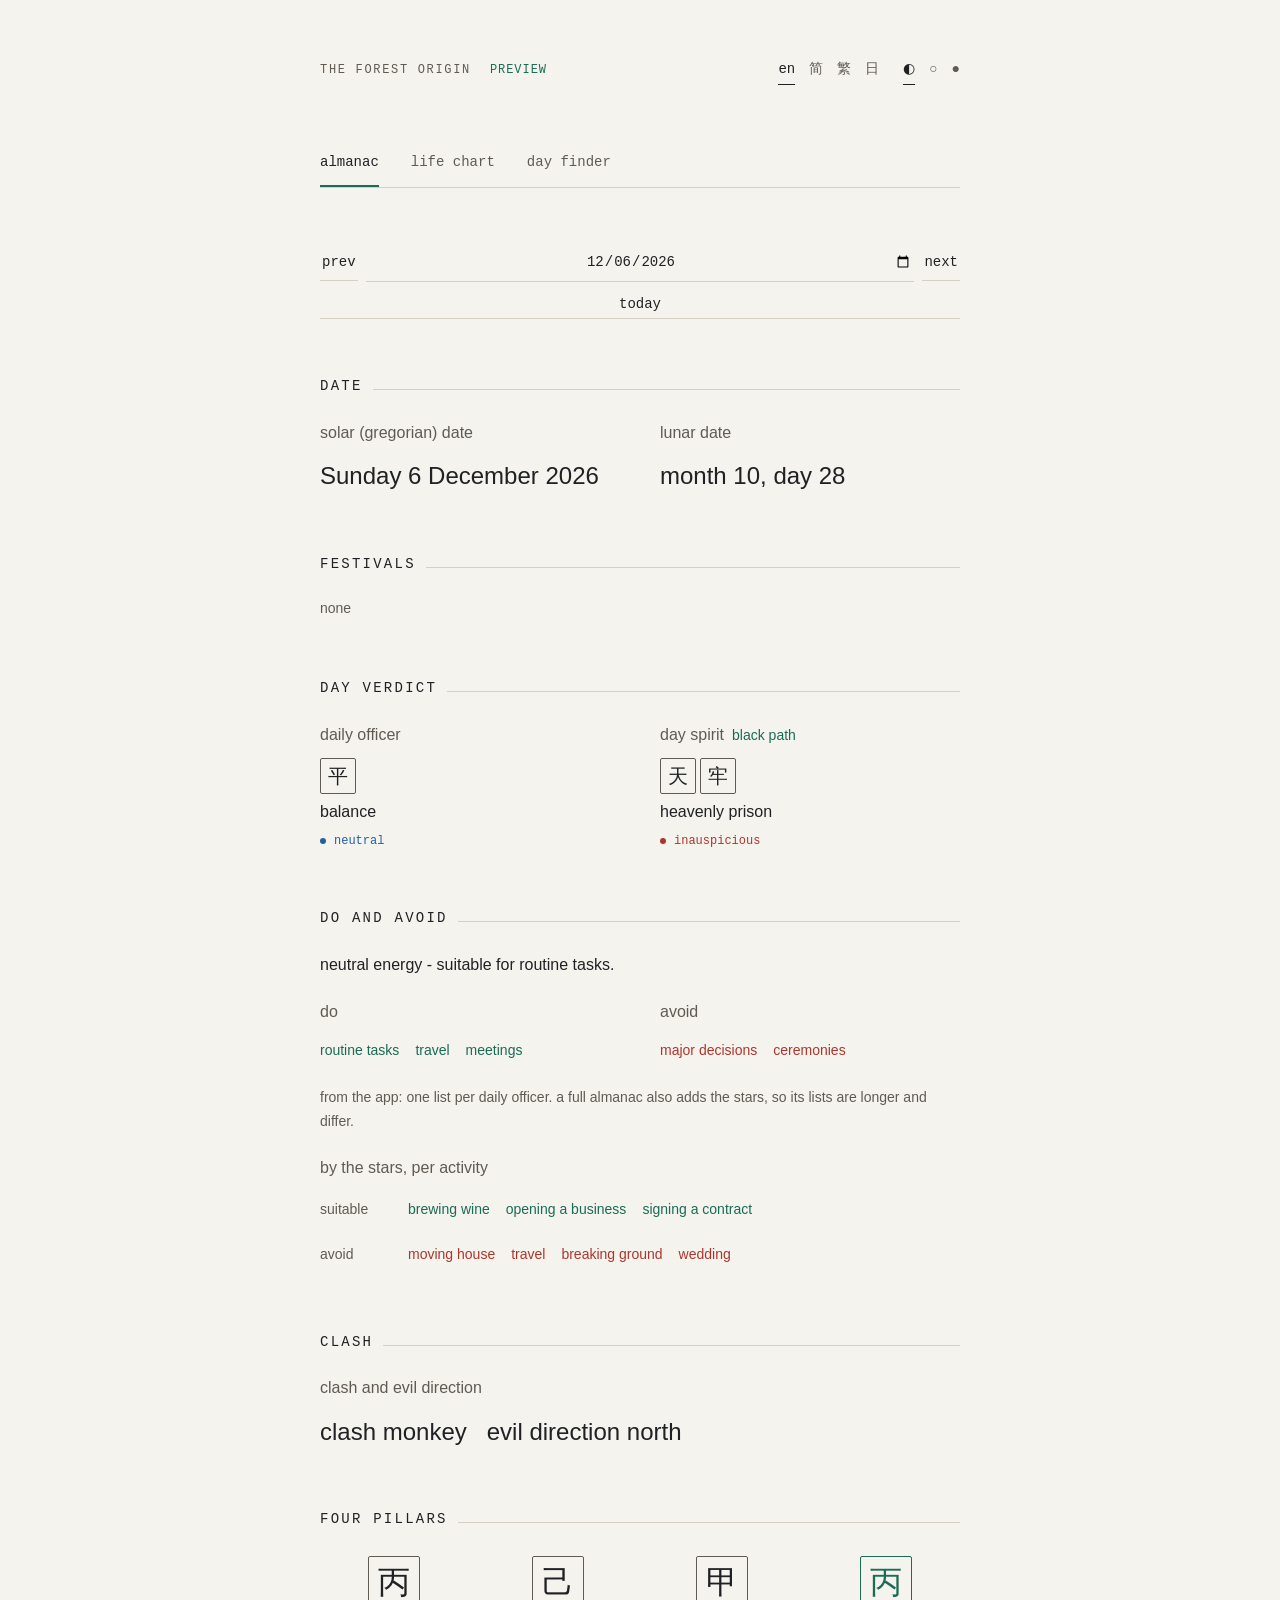
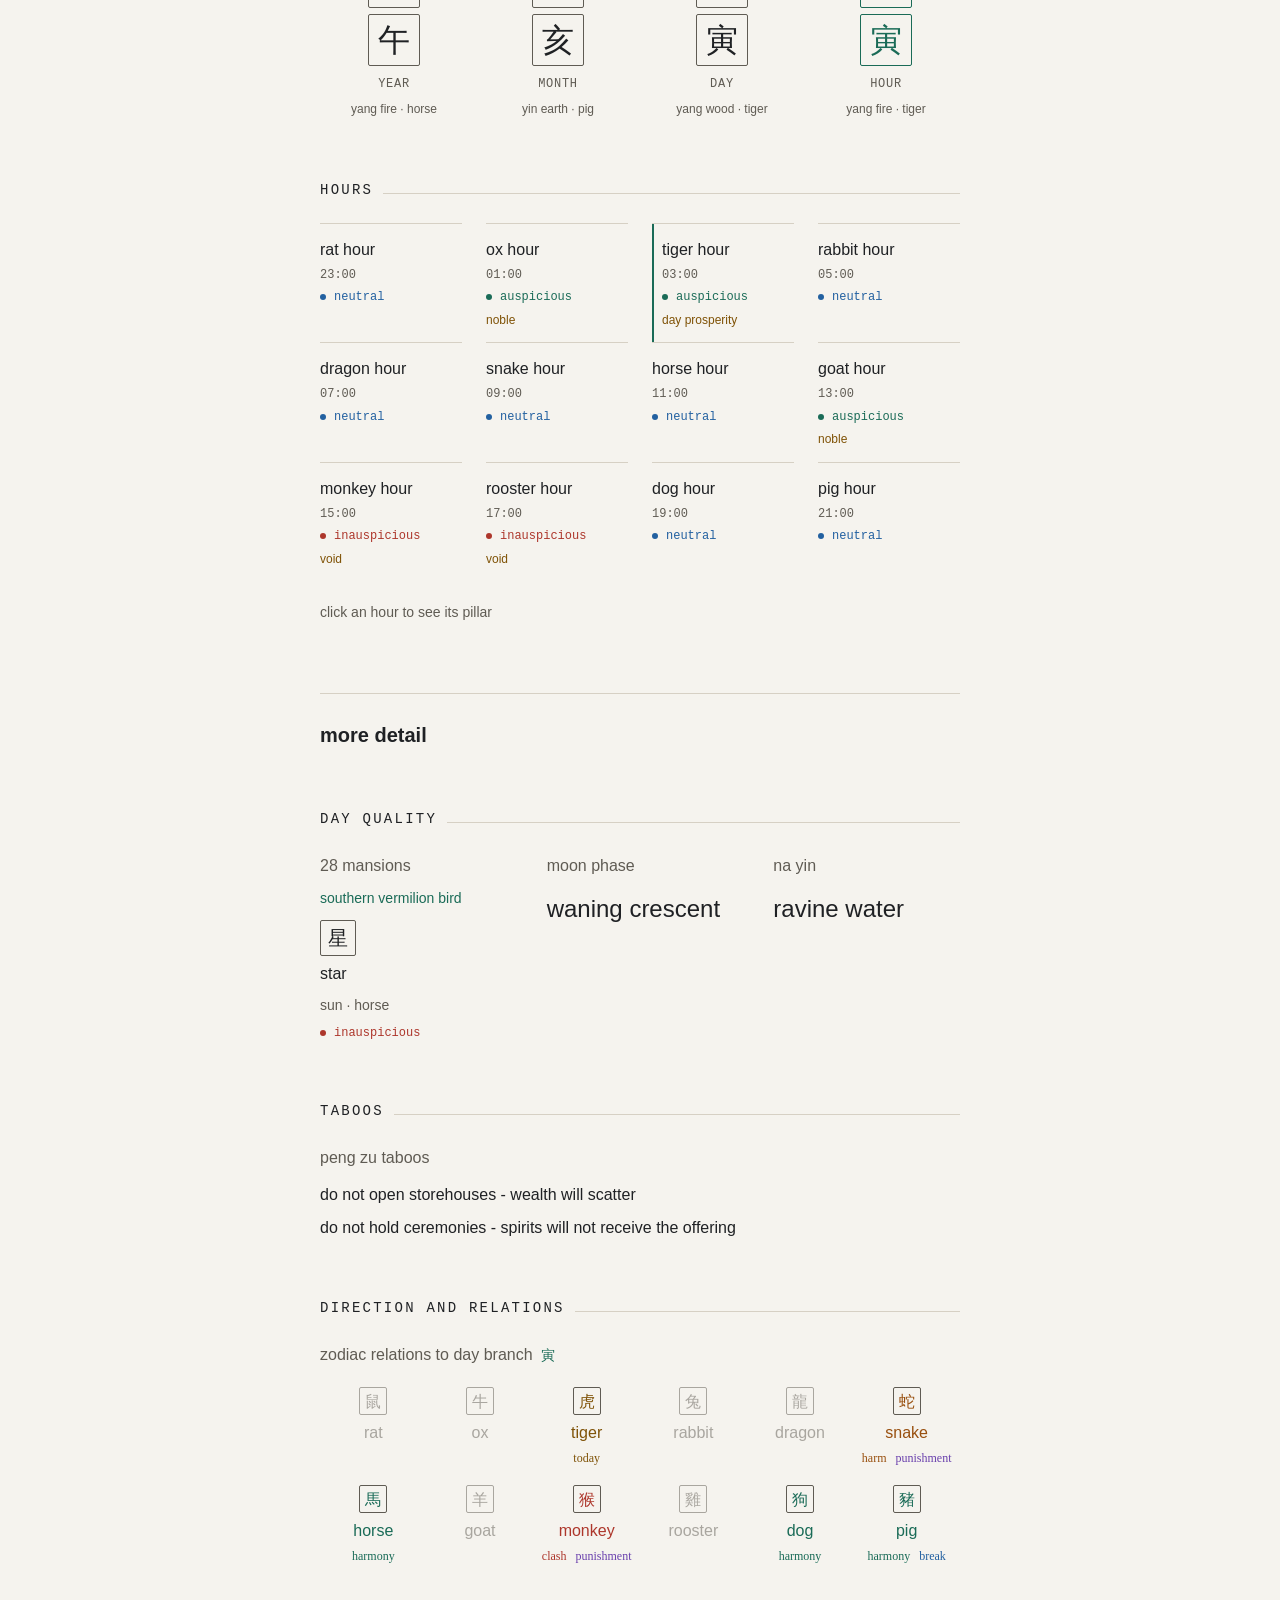
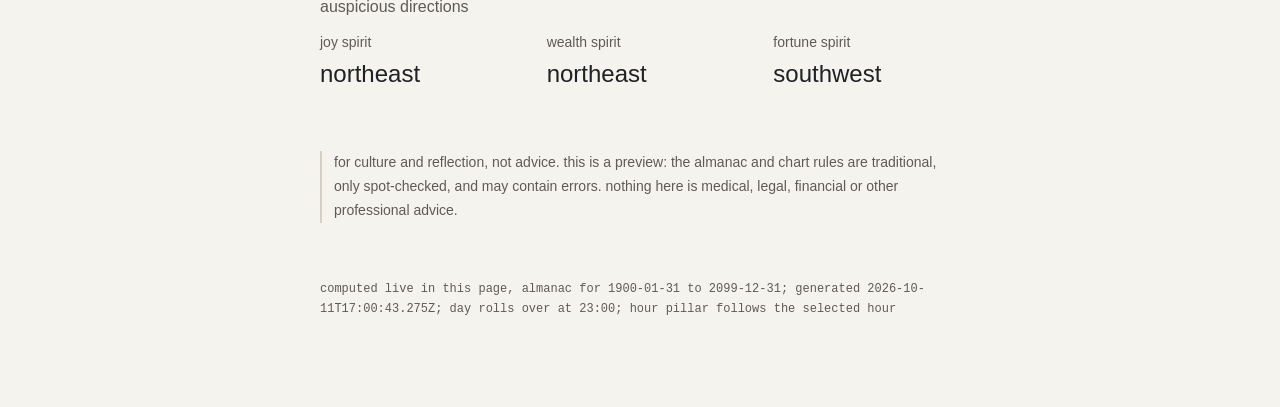
==== commit 0ea8c8dd: "publish: /app preview with western chart and bazi reading layer" ====
--- a/app/index.html
+++ b/app/index.html
@@ -257,6 +257,40 @@
 .switches { display: flex; gap: 24px; align-items: baseline; flex-wrap: wrap; }
 .vrow { display: grid; grid-template-columns: 5.5rem 1fr; align-items: baseline; padding: 4px 0; }
 .vrow > .mut { padding-top: 2px; }
+/* pillar glyphs: one bordered box per character, like a seal; the gloss under the label names the element and the animal */
+.pillars { gap: 16px; }
+.pillar { border: 0; padding: 4px 0; display: flex; flex-direction: column; align-items: center; }
+.pillar:first-child { border: 0; }
+.pillar .glyph { display: flex; flex-direction: column; gap: 6px; align-items: center; line-height: 1; }
+.gch { display: grid; place-items: center; width: 3.25rem; height: 3.25rem; border: 1px solid var(--text-dim); border-radius: 2px; font-size: var(--fs-2xl); }
+.pillar.now .gch { border-color: var(--accent); color: var(--accent); }
+.pillar .gloss { font-size: var(--fs-xs); color: var(--text-dim); margin-top: 4px; text-align: center; }
+.seal { display: inline-flex; flex-direction: column; align-items: flex-start; gap: 4px; }
+.seal .glyph { display: flex; gap: 4px; }
+.seal .gch { width: 2.25rem; height: 2.25rem; font-size: var(--fs-lg); }
+.seal .gloss { margin: 0; text-align: left; }
+.seal.sm { align-items: center; }
+.seal.sm .gch { width: 1.75rem; height: 1.75rem; font-size: var(--fs-md); }
+.seal.sm .gloss { text-align: center; }
+.pillar .god { font-size: var(--fs-xs); color: var(--text-dim); margin-top: 2px; min-height: 1.2em; text-align: center; }
+.pillar .hid { display: flex; flex-direction: column; align-items: center; font-size: var(--fs-xs); color: var(--text-dim); margin-top: 2px; }
+.elements { display: flex; gap: 24px; }
+.el { display: flex; flex-direction: column; align-items: center; gap: 2px; }
+.el b { font-weight: 500; font-size: var(--fs-lg); }
+.kinds { display: flex; gap: 8px; flex-wrap: wrap; margin: 16px 0 4px; }
+.kinds button { font: inherit; font-size: var(--fs-sm); color: var(--text-dim); background: none; border: 1px solid var(--border); border-radius: 999px; padding: 4px 14px; cursor: default; }
+.kinds button.on { color: var(--text); border-color: var(--accent); }
+.kinds button:disabled { opacity: 0.55; }
+.kinds small { font-size: var(--fs-xs); margin-left: 4px; }
+.bodies { display: grid; grid-template-columns: repeat(auto-fill, minmax(8rem, 1fr)); gap: 24px 16px; }
+.body { display: flex; flex-direction: column; gap: 8px; }
+.body .gch { width: 2.5rem; height: 2.5rem; font-size: var(--fs-xl); }
+.body .inx { font-size: var(--fs-sm); color: var(--text); }
+.wbal { display: flex; gap: 48px; flex-wrap: wrap; }
+.wbal .elements { gap: 20px; margin-top: 6px; }
+.aspects { display: flex; flex-direction: column; }
+.asp { display: grid; grid-template-columns: 1fr 1.2fr 1fr 3rem; gap: 8px; padding: 6px 0; border-bottom: 1px solid var(--border); font-size: var(--fs-sm); }
+.asp span:last-child { text-align: right; }
 </style>
 </head>
 <body>
@@ -293,6 +327,7 @@
     <div id="people" class="people"></div>
     <div class="controls"><button id="export" data-text="export">export</button><button id="import-btn" data-text="import">import</button><input type="file" id="import" accept=".json,application/json" hidden><span id="people-msg" class="mut"></span></div>
     <p class="mut" data-text="people_note"></p>
+    <nav class="kinds" aria-label="chart type"><button class="on" data-chart="bazi" data-term="八字" data-kind="ui">bazi</button><button disabled data-chart="ziwei"><span data-term="紫微斗數" data-kind="ui">zi wei dou shu</span> <small data-text="soon">soon</small></button><button data-chart="western" data-term="西洋占星" data-kind="ui">western horoscope</button></nav>
     <div id="bazi-out" class="page" style="padding:0"></div>
   </div>
   <p class="mut disclaimer" data-text="disclaimer"></p>
@@ -2165,6 +2200,149 @@
   return { yi, ji, verdict };
 }
 
+// bazi reading helpers: ten gods (十神), hidden stems (藏干), element counts and a simple day master strength rule.
+// plain js, pure functions, standard textbook tables. no dependency on the app's code.
+const TG_STEMS = [...'甲乙丙丁戊己庚辛壬癸'];
+const TG_ELEMENTS = [...'木火土金水'];
+// 藏干: hidden stems per branch, main (本氣) first
+const TG_HIDDEN = { 子: '癸', 丑: '己癸辛', 寅: '甲丙戊', 卯: '乙', 辰: '戊乙癸', 巳: '丙庚戊', 午: '丁己', 未: '己丁乙', 申: '庚壬戊', 酉: '辛', 戌: '戊辛丁', 亥: '壬甲' };
+const hiddenStems = (branch) => [...TG_HIDDEN[branch]];
+// element index 0..4 in the producing cycle (wood, fire, earth, metal, water) and polarity (0 yang, 1 yin)
+const tgElementIdx = (s) => Math.floor(TG_STEMS.indexOf(s) / 2);
+const stemElement = (s) => TG_ELEMENTS[tgElementIdx(s)];
+const tgPolarity = (s) => TG_STEMS.indexOf(s) % 2;
+// ten god of stem s against the day master dm: element distance in the cycle, then same or different polarity
+const TG_NAMES = [['比肩', '劫財'], ['食神', '傷官'], ['偏財', '正財'], ['七殺', '正官'], ['偏印', '正印']];
+const tenGod = (dm, s) => TG_NAMES[(tgElementIdx(s) - tgElementIdx(dm) + 5) % 5][tgPolarity(s) === tgPolarity(dm) ? 0 : 1];
+// element counts over the 4 stems and the 4 branches' main element
+const elementCounts = (pillars) => {
+  const c = Object.fromEntries(TG_ELEMENTS.map((e) => [e, 0]));
+  for (const [s, b] of pillars) { c[stemElement(s)]++; c[stemElement(TG_HIDDEN[b][0])]++; }
+  return c;
+};
+// simple rule: the 6 other characters weigh 1 each, the month branch 2 (月令 is the strongest influence), 8 in all.
+// support = same element or the element that produces the day master; more than half = strong, less = weak.
+// pillars: [year, month, day, hour] as [stem, branch]; the day stem itself is not counted
+const dayMasterStrength = (pillars) => {
+  const dm = pillars[2][0], d = tgElementIdx(dm);
+  const supports = (s) => [0, 4].includes((tgElementIdx(s) - d + 5) % 5); // same element, or the one before it in the cycle
+  const chars = [[pillars[0][0], 1], [pillars[0][1], 1], [pillars[1][0], 1], [pillars[1][1], 2], [pillars[2][1], 1], [pillars[3][0], 1], [pillars[3][1], 1]];
+  // a branch counts through its main hidden stem
+  const score = chars.reduce((n, [c, w]) => n + (supports(TG_STEMS.includes(c) ? c : TG_HIDDEN[c][0]) ? w : 0), 0);
+  return { score, total: 8, level: score > 4 ? 'strong' : score < 4 ? 'weak' : 'balanced' };
+};
+
+// ecliptic longitudes (tropical, of date) for the sun, moon and planets. plain js, pure functions. accuracy is for choosing signs:
+// planets from the JPL approximate Keplerian elements (Standish, 1800-2050, arcminutes), moon from Meeus ch.47 (main terms, about 0.05 degree).
+const rad = (d) => (d * Math.PI) / 180;
+const norm = (d) => ((d % 360) + 360) % 360;
+const sinD = (d) => Math.sin(rad(d));
+const julianT = (date) => (date.getTime() / 86400000 + 2440587.5 - 2451545) / 36525; // centuries since J2000
+
+// apparent longitude of the sun (Meeus ch.25)
+const sunLongitude = (date) => {
+  const T = julianT(date);
+  const L0 = 280.46646 + 36000.76983 * T, M = 357.52911 + 35999.05029 * T;
+  const C = (1.914602 - 0.004817 * T) * sinD(M) + 0.019993 * sinD(2 * M) + 0.000289 * sinD(3 * M);
+  return norm(L0 + C - 0.00569 - 0.00478 * sinD(125.04 - 1934.136 * T));
+};
+
+// element sets: [value at J2000, change per century] for a, e, I, L, long. of perihelion, long. of node
+const ELEMENTS = {
+  水星: [[0.38709927, 0.00000037], [0.20563593, 0.00001906], [7.00497902, -0.00594749], [252.2503235, 149472.67411175], [77.45779628, 0.16047689], [48.33076593, -0.12534081]],
+  金星: [[0.72333566, 0.0000039], [0.00677672, -0.00004107], [3.39467605, -0.0007889], [181.9790995, 58517.81538729], [131.60246718, 0.00268329], [76.67984255, -0.27769418]],
+  地球: [[1.00000261, 0.00000562], [0.01671123, -0.00004392], [-0.00001531, -0.01294668], [100.46457166, 35999.37244981], [102.93768193, 0.32327364], [0, 0]],
+  火星: [[1.52371034, 0.00001847], [0.0933941, 0.00007882], [1.84969142, -0.00813131], [-4.55343205, 19140.30268499], [-23.94362959, 0.44441088], [49.55953891, -0.29257343]],
+  木星: [[5.202887, -0.00011607], [0.04838624, -0.00013253], [1.30439695, -0.00183714], [34.39644051, 3034.74612775], [14.72847983, 0.21252668], [100.47390909, 0.20469106]],
+  土星: [[9.53667594, -0.0012506], [0.05386179, -0.00050991], [2.48599187, 0.00193609], [49.95424423, 1222.49362201], [92.59887831, -0.41897216], [113.66242448, -0.28867794]],
+};
+// heliocentric ecliptic position (J2000 axes) from the elements: solve Kepler's equation, then rotate the orbit plane
+const helio = (name, T) => {
+  const [a, e, I, L, wbar, node] = ELEMENTS[name].map(([v, r]) => v + r * T);
+  const w = wbar - node;
+  const M = norm(L - wbar + 180) - 180;
+  let E = M + (180 / Math.PI) * e * sinD(M); // first guess, then refine
+  for (let i = 0; i < 8; i++) E -= (E - (180 / Math.PI) * e * sinD(E) - M) / (1 - e * Math.cos(rad(E)));
+  const xp = a * (Math.cos(rad(E)) - e), yp = a * Math.sqrt(1 - e * e) * sinD(E);
+  const [cw, sw, cn, sn, ci, si] = [Math.cos(rad(w)), sinD(w), Math.cos(rad(node)), sinD(node), Math.cos(rad(I)), sinD(I)];
+  return [(cw * cn - sw * sn * ci) * xp + (-sw * cn - cw * sn * ci) * yp, (cw * sn + sw * cn * ci) * xp + (-sw * sn + cw * cn * ci) * yp, sw * si * xp + cw * si * yp];
+};
+// geocentric longitude of a planet, precessed from J2000 to the date (50.29 arcseconds a year)
+const planetLongitude = (name, date) => {
+  const T = julianT(date), [px, py] = helio(name, T), [ex, ey] = helio('地球', T);
+  return norm((Math.atan2(py - ey, px - ex) * 180) / Math.PI + 1.3969713 * T);
+};
+
+// moon (Meeus ch.47): [D, M, M', F, coefficient in 1e-6 degree]; terms with M are scaled by the earth's orbit eccentricity E
+const MOON_TERMS = [
+  [0, 0, 1, 0, 6288774], [2, 0, -1, 0, 1274027], [2, 0, 0, 0, 658314], [0, 0, 2, 0, 213618], [0, 1, 0, 0, -185116], [0, 0, 0, 2, -114332],
+  [2, 0, -2, 0, 58793], [2, -1, -1, 0, 57066], [2, 0, 1, 0, 53322], [2, -1, 0, 0, 45758], [0, 1, -1, 0, -40923], [1, 0, 0, 0, -34720],
+  [0, 1, 1, 0, -30383], [2, 0, 0, -2, 15327], [0, 0, 1, 2, -12528], [0, 0, 1, -2, 10980], [4, 0, -1, 0, 10675], [0, 0, 3, 0, 10034],
+  [4, 0, -2, 0, 8548], [2, 1, -1, 0, -7888], [2, 1, 0, 0, -6766], [1, 0, -1, 0, -5163], [1, 1, 0, 0, 4987], [2, -1, 1, 0, 4036],
+  [2, 0, 2, 0, 3994], [4, 0, 0, 0, 3861], [2, 0, -3, 0, 3665], [0, 1, -2, 0, -2689], [2, 0, -1, 2, -2602], [2, -1, -2, 0, 2390],
+  [1, 0, 1, 0, -2348], [2, -2, 0, 0, 2236], [0, 1, 2, 0, -2120], [0, 2, 0, 0, -2069], [2, -2, -1, 0, 2048], [2, 0, 1, -2, -1773],
+  [2, 0, 0, 2, -1595], [4, -1, -1, 0, 1215], [0, 0, 2, 2, -1110], [3, 0, -1, 0, -892], [2, 1, 1, 0, -810], [4, -1, -2, 0, 759],
+];
+const moonLongitude = (date) => {
+  const T = julianT(date);
+  const Lm = 218.3164477 + 481267.88123421 * T, D = 297.8501921 + 445267.1114034 * T, M = 357.5291092 + 35999.0502909 * T;
+  const Mm = 134.9633964 + 477198.8675055 * T, F = 93.272095 + 483202.0175233 * T;
+  const E = 1 - 0.002516 * T - 0.0000074 * T * T;
+  let sum = 0;
+  for (const [d, m, mm, f, c] of MOON_TERMS) sum += c * E ** Math.abs(m) * sinD(d * D + m * M + mm * Mm + f * F);
+  // additive terms from Venus, Jupiter and the flattening of the earth
+  sum += 3958 * sinD(119.75 + 131.849 * T) + 1962 * sinD(Lm - F) + 318 * sinD(53.09 + 479264.29 * T);
+  return norm(Lm + sum / 1e6);
+};
+
+// western chart from ecliptic longitudes (see ephemeris.mjs): signs, the seven classical bodies, aspects, element and modality balance. plain js, pure functions.
+
+// name: the label key (Traditional); sym: the glyph; element: fire/earth/air/water; mode: cardinal/fixed/mutable; ruler: traditional ruler
+const SIGNS = [
+  { name: '白羊座', sym: '♈', element: '火象', mode: '本位', ruler: '火星' },
+  { name: '金牛座', sym: '♉', element: '土象', mode: '固定', ruler: '金星' },
+  { name: '雙子座', sym: '♊', element: '風象', mode: '變動', ruler: '水星' },
+  { name: '巨蟹座', sym: '♋', element: '水象', mode: '本位', ruler: '月亮' },
+  { name: '獅子座', sym: '♌', element: '火象', mode: '固定', ruler: '太陽' },
+  { name: '處女座', sym: '♍', element: '土象', mode: '變動', ruler: '水星' },
+  { name: '天秤座', sym: '♎', element: '風象', mode: '本位', ruler: '金星' },
+  { name: '天蠍座', sym: '♏', element: '水象', mode: '固定', ruler: '火星' },
+  { name: '射手座', sym: '♐', element: '火象', mode: '變動', ruler: '木星' },
+  { name: '摩羯座', sym: '♑', element: '土象', mode: '本位', ruler: '土星' },
+  { name: '水瓶座', sym: '♒', element: '風象', mode: '固定', ruler: '土星' },
+  { name: '雙魚座', sym: '♓', element: '水象', mode: '變動', ruler: '木星' },
+];
+const sunSign = (date) => { const lon = sunLongitude(date), i = Math.floor(lon / 30); return { ...SIGNS[i], index: i, longitude: lon, degree: lon - i * 30 }; };
+
+// sun, moon and the five visible planets, with sign and degree in the sign
+const BODY_LON = { 太陽: sunLongitude, 月亮: moonLongitude };
+const BODY_SYMBOLS = { 太陽: '\u2609', 月亮: '\u263D', 水星: '\u263F', 金星: '\u2640', 火星: '\u2642', 木星: '\u2643', 土星: '\u2644' };
+const bodies = (date) => Object.keys(BODY_SYMBOLS).map((name) => {
+  const longitude = (BODY_LON[name] ?? ((d) => planetLongitude(name, d)))(date), i = Math.floor(longitude / 30);
+  return { name, sym: BODY_SYMBOLS[name], longitude, sign: SIGNS[i], degree: longitude - i * 30 };
+});
+
+// major aspects: angle, name, symbol, orb in degrees. the strongest match per pair wins (the angles are far apart, so only one can fit)
+const ASPECTS = [[0, '合相', '\u260C', 8], [60, '六分相', '\u26B9', 5], [90, '四分相', '\u25A1', 7], [120, '三分相', '\u25B3', 8], [180, '對分相', '\u260D', 8]];
+const aspects = (list) => {
+  const out = [];
+  for (let i = 0; i < list.length; i++) for (let j = i + 1; j < list.length; j++) {
+    const gap = Math.abs(list[i].longitude - list[j].longitude), sep = gap > 180 ? 360 - gap : gap;
+    for (const [angle, kind, sym, maxOrb] of ASPECTS) {
+      const orb = Math.abs(sep - angle);
+      if (orb <= maxOrb) { out.push({ a: list[i].name, b: list[j].name, kind, sym, orb: Math.round(orb * 10) / 10 }); break; }
+    }
+  }
+  return out;
+};
+
+// how many of the bodies sit in each element and modality
+const balance = (list) => {
+  const elements = { 火象: 0, 土象: 0, 風象: 0, 水象: 0 }, modes = { 本位: 0, 固定: 0, 變動: 0 };
+  for (const { sign } of list) { elements[sign.element]++; modes[sign.mode]++; }
+  return { elements, modes };
+};
+
 // assembles one day of the app's output for a date (YYYY-MM-DD) from bazi-logic (L) and the report-only logic (R).
 // the page and the test both build a day through this function, so they cannot drift apart.
 // pure apart from the clock's time zone: it reads local date parts. hour pillars are taken at 00:00, 02:00 ... 22:00 (one per branch).
@@ -2207,7 +2385,7 @@
   };
 }
 
-const DATA = {"meta":{"generated":"2026-10-11T16:16:40.955Z","labels":[{"id":"yue4_yan4","kind":"star","zh_hant":"月厭","zh_hans":"月厌","ja":"月厭","en":"month aversion","pinyin":"yuè yàn"},{"id":"tian1_yuan4","kind":"star","zh_hant":"天願","zh_hans":"天愿","ja":"天願","en":"heaven's wish","pinyin":"tiān yuàn"},{"id":"yue4_jian4","kind":"star","zh_hant":"月建","zh_hans":"月建","ja":"月建","en":"month establishment","pinyin":"yuè jiàn"},{"id":"tu3_fu3","kind":"star","zh_hant":"土府","zh_hans":"土府","ja":"土府","en":"earth mansion","pinyin":"tǔ fǔ"},{"id":"wang2_ri4","kind":"star","zh_hant":"王日","zh_hans":"王日","ja":"王日","en":"king day","pinyin":"wáng rì"},{"id":"jian4_ri4","kind":"star","zh_hant":"建日","zh_hans":"建日","ja":"建日","en":"establish day","pinyin":"jiàn rì"},{"id":"tian1_she4","kind":"star","zh_hant":"天赦","zh_hans":"天赦","ja":"天赦","en":"heaven's pardon","pinyin":"tiān shè"},{"id":"yue4_en1","kind":"star","zh_hant":"月恩","zh_hans":"月恩","ja":"月恩","en":"month grace","pinyin":"yuè ēn"},{"id":"si4_xiang4","kind":"star","zh_hant":"四相","zh_hans":"四相","ja":"四相","en":"four ministers","pinyin":"sì xiàng"},{"id":"man3_ri4","kind":"star","zh_hant":"滿日","zh_hans":"满日","ja":"満日","en":"full day","pinyin":"mǎn rì"},{"id":"ping2_ri4","kind":"star","zh_hant":"平日","zh_hans":"平日","ja":"平日","en":"level day","pinyin":"píng rì"},{"id":"cheng2_ri4","kind":"star","zh_hant":"成日","zh_hans":"成日","ja":"成日","en":"success day","pinyin":"chéng rì"},{"id":"shou1_ri4","kind":"star","zh_hant":"收日","zh_hans":"收日","ja":"収日","en":"collect day","pinyin":"shōu rì"},{"id":"kai1_ri4","kind":"star","zh_hant":"開日","zh_hans":"开日","ja":"開日","en":"open day","pinyin":"kāi rì"},{"id":"bi4_ri4","kind":"star","zh_hant":"閉日","zh_hans":"闭日","ja":"閉日","en":"close day","pinyin":"bì rì"},{"id":"liu4_he2","kind":"star","zh_hant":"六合","zh_hans":"六合","ja":"六合","en":"six harmonies","pinyin":"liù hé"},{"id":"ji2_qi1","kind":"star","zh_hant":"吉期","zh_hans":"吉期","ja":"吉期","en":"auspicious date","pinyin":"jí qī"},{"id":"yi4_ma3","kind":"star","zh_hant":"驛馬","zh_hans":"驿马","ja":"駅馬","en":"post horse","pinyin":"yì mǎ"},{"id":"tian1_ma3","kind":"star","zh_hant":"天馬","zh_hans":"天马","ja":"天馬","en":"heavenly horse","pinyin":"tiān mǎ"},{"id":"gui1_ji4","kind":"star","zh_hant":"歸忌","zh_hans":"归忌","ja":"帰忌","en":"return taboo","pinyin":"guī jì"},{"id":"wu3_he2","kind":"star","zh_hant":"五合","zh_hans":"五合","ja":"五合","en":"five union","pinyin":"wǔ hé"},{"id":"shi2_de2","kind":"star","zh_hant":"時德","zh_hans":"时德","ja":"時徳","en":"season virtue","pinyin":"shí dé"},{"id":"tian1_li4","kind":"star","zh_hant":"天吏","zh_hans":"天吏","ja":"天吏","en":"heaven's official","pinyin":"tiān lì"},{"id":"tian1_zei2","kind":"star","zh_hant":"天賊","zh_hans":"天贼","ja":"天賊","en":"heaven's thief","pinyin":"tiān zéi"},{"id":"yue4_xing2","kind":"star","zh_hant":"月刑","zh_hans":"月刑","ja":"月刑","en":"month punishment","pinyin":"yuè xíng"},{"id":"min2_ri4","kind":"star","zh_hant":"民日","zh_hans":"民日","ja":"民日","en":"common day","pinyin":"mín rì"},{"id":"bu4_jiang1","kind":"star","zh_hant":"不將","zh_hans":"不将","ja":"不将","en":"no-clash pairing","pinyin":"bù jiāng"},{"id":"yue4_de2_he2","kind":"star","zh_hant":"月德合","zh_hans":"月德合","ja":"月徳合","en":"month virtue union","pinyin":"yuè dé hé"},{"id":"san1_he2","kind":"star","zh_hant":"三合","zh_hans":"三合","ja":"三合","en":"three union","pinyin":"sān hé"},{"id":"wu3_fu4","kind":"star","zh_hant":"五富","zh_hans":"五富","ja":"五富","en":"five wealth","pinyin":"wǔ fù"},{"id":"jie2_sha1","kind":"star","zh_hant":"劫煞","zh_hans":"劫煞","ja":"劫煞","en":"robbery star","pinyin":"jié shā"},{"id":"si4_ri4","kind":"star","zh_hant":"巳日","zh_hans":"巳日","ja":"巳日","en":"snake day","pinyin":"sì rì"},{"id":"tian1_de2","kind":"star","zh_hant":"天德","zh_hans":"天德","ja":"天徳","en":"heaven virtue","pinyin":"tiān dé"},{"id":"zai1_sha1","kind":"star","zh_hant":"災煞","zh_hans":"灾煞","ja":"災煞","en":"calamity star","pinyin":"zāi shā"},{"id":"yan4_dui4","kind":"star","zh_hant":"厭對","zh_hans":"厌对","ja":"厭対","en":"aversion opposite","pinyin":"yàn duì"},{"id":"yue4_po4","kind":"star","zh_hant":"月破","zh_hans":"月破","ja":"月破","en":"month break","pinyin":"yuè pò"},{"id":"yue4_sha1","kind":"star","zh_hant":"月煞","zh_hans":"月煞","ja":"月煞","en":"month evil","pinyin":"yuè shā"},{"id":"yue4_hai4","kind":"star","zh_hant":"月害","zh_hans":"月害","ja":"月害","en":"month harm","pinyin":"yuè hài"},{"id":"xin1_ri4","kind":"star","zh_hant":"辛日","zh_hans":"辛日","ja":"辛日","en":"xin day","pinyin":"xīn rì"},{"id":"di4_nang2","kind":"star","zh_hant":"地囊","zh_hans":"地囊","ja":"地囊","en":"earth bag","pinyin":"dì náng"},{"id":"tian1_xi3","kind":"star","zh_hant":"天喜","zh_hans":"天喜","ja":"天喜","en":"heavenly joy","pinyin":"tiān xǐ"},{"id":"tu3_fu2","kind":"star","zh_hant":"土符","zh_hans":"土符","ja":"土符","en":"earth talisman","pinyin":"tǔ fú"},{"id":"wu3_li2","kind":"star","zh_hant":"五離","zh_hans":"五离","ja":"五離","en":"five separation","pinyin":"wǔ lí"},{"id":"yue4_de2","kind":"star","zh_hant":"月德","zh_hans":"月德","ja":"月徳","en":"month virtue","pinyin":"yuè dé"},{"id":"da4_shi2","kind":"star","zh_hant":"大時","zh_hans":"大时","ja":"大時","en":"great time","pinyin":"dà shí"},{"id":"wang3_wang2","kind":"star","zh_hant":"往亡","zh_hans":"往亡","ja":"往亡","en":"departure void","pinyin":"wǎng wáng"},{"id":"jiu3_kong1","kind":"star","zh_hant":"九空","zh_hans":"九空","ja":"九空","en":"nine voids","pinyin":"jiǔ kōng"},{"id":"hai4_ri4","kind":"star","zh_hant":"亥日","zh_hans":"亥日","ja":"亥日","en":"pig day","pinyin":"hài rì"},{"id":"wu3_mu4","kind":"star","zh_hant":"五墓","zh_hans":"五墓","ja":"五墓","en":"five tombs","pinyin":"wǔ mù"},{"id":"si4_fei4","kind":"star","zh_hant":"四廢","zh_hans":"四废","ja":"四廃","en":"four abandoned","pinyin":"sì fèi"},{"id":"ba1_zhuan1","kind":"star","zh_hant":"八專","zh_hans":"八专","ja":"八専","en":"eight specialties","pinyin":"bā zhuān"},{"id":"si4_ji4","kind":"star","zh_hant":"四忌","zh_hans":"四忌","ja":"四忌","en":"four taboos","pinyin":"sì jì"},{"id":"si4_hao4","kind":"star","zh_hant":"四耗","zh_hans":"四耗","ja":"四耗","en":"four wastes","pinyin":"sì hào"},{"id":"si4_qiong2","kind":"star","zh_hant":"四窮","zh_hans":"四穷","ja":"四窮","en":"four exhausted","pinyin":"sì qióng"},{"id":"tian1_de2_he2","kind":"star","zh_hant":"天德合","zh_hans":"天德合","ja":"天徳合","en":"heaven virtue union","pinyin":"tiān dé hé"},{"id":"da4_hao4","kind":"star","zh_hant":"大耗","zh_hans":"大耗","ja":"大耗","en":"great waste","pinyin":"dà hào"},{"id":"yun4_niang4","kind":"activity","zh_hant":"醞釀","zh_hans":"酝酿","show_hans":"酿酒","show_hant":"釀酒","ja":"酒造り","en":"brewing wine","pinyin":"yùn niàng"},{"id":"kai1_shi4","kind":"activity","zh_hant":"開市","zh_hans":"开市","ja":"開業","en":"opening a business","pinyin":"kāi shì"},{"id":"li4_quan4","kind":"activity","zh_hant":"立券","zh_hans":"立券","ja":"契約","en":"signing a contract","pinyin":"lì quàn"},{"id":"yi2_xi3","kind":"activity","zh_hant":"移徙","zh_hans":"移徙","ja":"引っ越し","en":"moving house","pinyin":"yí xǐ"},{"id":"chu1_xing2","kind":"activity","zh_hant":"出行","zh_hans":"出行","ja":"旅行","en":"travel","pinyin":"chū xíng"},{"id":"dong4_tu3","kind":"activity","zh_hant":"動土","zh_hans":"动土","ja":"着工","en":"breaking ground","pinyin":"dòng tǔ"},{"id":"jia4_qu3","kind":"activity","zh_hant":"嫁娶","zh_hans":"嫁娶","ja":"結婚","en":"wedding","pinyin":"jià qǔ"},{"id":"jian4","kind":"officer","zh_hant":"建","zh_hans":"建","ja":"建","en":"establish","pinyin":"jiàn"},{"id":"chu2","kind":"officer","zh_hant":"除","zh_hans":"除","ja":"除","en":"remove","pinyin":"chú"},{"id":"man3","kind":"officer","zh_hant":"滿","zh_hans":"满","ja":"満","en":"full","pinyin":"mǎn"},{"id":"ping2","kind":"officer","zh_hant":"平","zh_hans":"平","ja":"平","en":"balance","pinyin":"píng"},{"id":"ding4","kind":"officer","zh_hant":"定","zh_hans":"定","ja":"定","en":"settle","pinyin":"dìng"},{"id":"zhi2","kind":"officer","zh_hant":"執","zh_hans":"执","ja":"執","en":"hold","pinyin":"zhí"},{"id":"po4","kind":"officer","zh_hant":"破","zh_hans":"破","ja":"破","en":"break","pinyin":"pò"},{"id":"wei1","kind":"officer","zh_hant":"危","zh_hans":"危","ja":"危","en":"danger","pinyin":"wēi"},{"id":"cheng2","kind":"officer","zh_hant":"成","zh_hans":"成","ja":"成","en":"success","pinyin":"chéng"},{"id":"shou1","kind":"officer","zh_hant":"收","zh_hans":"收","ja":"収","en":"receive","pinyin":"shōu"},{"id":"kai1","kind":"officer","zh_hant":"開","zh_hans":"开","ja":"開","en":"open","pinyin":"kāi"},{"id":"bi4","kind":"officer","zh_hant":"閉","zh_hans":"闭","ja":"閉","en":"close","pinyin":"bì"},{"id":"shu3","kind":"animal","zh_hant":"鼠","zh_hans":"鼠","ja":"鼠","en":"rat","pinyin":"shǔ"},{"id":"niu2","kind":"animal","zh_hant":"牛","zh_hans":"牛","ja":"牛","en":"ox","pinyin":"niú"},{"id":"hu3","kind":"animal","zh_hant":"虎","zh_hans":"虎","ja":"虎","en":"tiger","pinyin":"hǔ"},{"id":"tu4","kind":"animal","zh_hant":"兔","zh_hans":"兔","ja":"兎","en":"rabbit","pinyin":"tù"},{"id":"long2","kind":"animal","zh_hant":"龍","zh_hans":"龙","ja":"竜","en":"dragon","pinyin":"lóng"},{"id":"she2","kind":"animal","zh_hant":"蛇","zh_hans":"蛇","ja":"蛇","en":"snake","pinyin":"shé"},{"id":"ma3","kind":"animal","zh_hant":"馬","zh_hans":"马","ja":"馬","en":"horse","pinyin":"mǎ"},{"id":"yang2","kind":"animal","zh_hant":"羊","zh_hans":"羊","ja":"羊","en":"goat","pinyin":"yáng"},{"id":"hou2","kind":"animal","zh_hant":"猴","zh_hans":"猴","ja":"猴","en":"monkey","pinyin":"hóu"},{"id":"ji1","kind":"animal","zh_hant":"雞","zh_hans":"鸡","ja":"鶏","en":"rooster","pinyin":"jī"},{"id":"gou3","kind":"animal","zh_hant":"狗","zh_hans":"狗","ja":"犬","en":"dog","pinyin":"gǒu"},{"id":"zhu1","kind":"animal","zh_hant":"豬","zh_hans":"猪","ja":"猪","en":"pig","pinyin":"zhū"},{"id":"zhi2_ri4","kind":"relation","zh_hant":"值日","zh_hans":"值日","ja":"当日","en":"today","pinyin":"zhí rì"},{"id":"chong1","kind":"relation","zh_hant":"沖","zh_hans":"冲","ja":"沖","en":"clash","pinyin":"chōng"},{"id":"he2","kind":"relation","zh_hant":"合","zh_hans":"合","ja":"合","en":"harmony","pinyin":"hé"},{"id":"hai4","kind":"relation","zh_hant":"害","zh_hans":"害","ja":"害","en":"harm","pinyin":"hài"},{"id":"xing2","kind":"relation","zh_hant":"刑","zh_hans":"刑","ja":"刑","en":"punishment","pinyin":"xíng"},{"id":"po4_2","kind":"relation","zh_hant":"破","zh_hans":"破","ja":"破","en":"break","pinyin":"pò"},{"id":"li4_shu1","kind":"ui","zh_hant":"曆書","zh_hans":"历书","ja":"暦","en":"almanac","pinyin":"lì shū"},{"id":"ming4_pan2","kind":"ui","zh_hant":"命盤","zh_hans":"命盘","ja":"命式","en":"life chart","pinyin":"mìng pán"},{"id":"ze2_ri4","kind":"ui","zh_hant":"擇日","zh_hans":"择日","ja":"日取り","en":"day finder","pinyin":"zé rì"},{"id":"qing1_long2","kind":"spirit","zh_hant":"青龍","zh_hans":"青龙","ja":"青龍","en":"azure dragon","pinyin":"qīng lóng"},{"id":"ming2_tang2","kind":"spirit","zh_hant":"明堂","zh_hans":"明堂","ja":"明堂","en":"bright hall","pinyin":"míng táng"},{"id":"tian1_xing2","kind":"spirit","zh_hant":"天刑","zh_hans":"天刑","ja":"天刑","en":"heavenly punishment","pinyin":"tiān xíng"},{"id":"zhu1_que4","kind":"spirit","zh_hant":"朱雀","zh_hans":"朱雀","ja":"朱雀","en":"vermilion bird","pinyin":"zhū què"},{"id":"jin1_gui4","kind":"spirit","zh_hant":"金匱","zh_hans":"金匮","ja":"金匱","en":"golden cabinet","pinyin":"jīn guì"},{"id":"tian1_de2_2","kind":"spirit","zh_hant":"天德","zh_hans":"天德","ja":"天徳","en":"heavenly virtue","pinyin":"tiān dé"},{"id":"bai2_hu3","kind":"spirit","zh_hant":"白虎","zh_hans":"白虎","ja":"白虎","en":"white tiger","pinyin":"bái hǔ"},{"id":"yu4_tang2","kind":"spirit","zh_hant":"玉堂","zh_hans":"玉堂","ja":"玉堂","en":"jade hall","pinyin":"yù táng"},{"id":"tian1_lao2","kind":"spirit","zh_hant":"天牢","zh_hans":"天牢","ja":"天牢","en":"heavenly prison","pinyin":"tiān láo"},{"id":"xuan2_wu3","kind":"spirit","zh_hant":"玄武","zh_hans":"玄武","ja":"玄武","en":"black tortoise","pinyin":"xuán wǔ"},{"id":"si1_ming4","kind":"spirit","zh_hant":"司命","zh_hans":"司命","ja":"司命","en":"life governor","pinyin":"sī mìng"},{"id":"gou1_chen2","kind":"spirit","zh_hant":"勾陳","zh_hans":"勾陈","ja":"勾陳","en":"hook chen","pinyin":"gōu chén"},{"id":"huang2_dao4","kind":"spirit","zh_hant":"黃道","zh_hans":"黄道","ja":"黄道","en":"yellow path","pinyin":"huáng dào"},{"id":"hei1_dao4","kind":"spirit","zh_hant":"黑道","zh_hans":"黑道","ja":"黒道","en":"black path","pinyin":"hēi dào"},{"id":"dong1_fang1_qing1_long2","kind":"quarter","zh_hant":"東方青龍","zh_hans":"东方青龙","ja":"東方青龍","en":"eastern azure dragon","pinyin":"dōng fāng qīng lóng"},{"id":"bei3_fang1_xuan2_wu3","kind":"quarter","zh_hant":"北方玄武","zh_hans":"北方玄武","ja":"北方玄武","en":"northern black tortoise","pinyin":"běi fāng xuán wǔ"},{"id":"xi1_fang1_bai2_hu3","kind":"quarter","zh_hant":"西方白虎","zh_hans":"西方白虎","ja":"西方白虎","en":"western white tiger","pinyin":"xī fāng bái hǔ"},{"id":"nan2_fang1_zhu1_que4","kind":"quarter","zh_hant":"南方朱雀","zh_hans":"南方朱雀","ja":"南方朱雀","en":"southern vermilion bird","pinyin":"nán fāng zhū què"},{"id":"mu4","kind":"element","zh_hant":"木","zh_hans":"木","ja":"木","en":"wood","pinyin":"mù"},{"id":"jin1","kind":"element","zh_hant":"金","zh_hans":"金","ja":"金","en":"metal","pinyin":"jīn"},{"id":"tu3","kind":"element","zh_hant":"土","zh_hans":"土","ja":"土","en":"earth","pinyin":"tǔ"},{"id":"ri4","kind":"element","zh_hant":"日","zh_hans":"日","ja":"日","en":"sun","pinyin":"rì"},{"id":"yue4","kind":"element","zh_hant":"月","zh_hans":"月","ja":"月","en":"moon","pinyin":"yuè"},{"id":"huo3","kind":"element","zh_hant":"火","zh_hans":"火","ja":"火","en":"fire","pinyin":"huǒ"},{"id":"shui3","kind":"element","zh_hant":"水","zh_hans":"水","ja":"水","en":"water","pinyin":"shuǐ"},{"id":"jiao1","kind":"animal","zh_hant":"蛟","zh_hans":"蛟","ja":"蛟","en":"flood dragon","pinyin":"jiāo"},{"id":"he2_2","kind":"animal","zh_hant":"貉","zh_hans":"貉","ja":"貉","en":"raccoon dog","pinyin":"hé"},{"id":"hu2","kind":"animal","zh_hant":"狐","zh_hans":"狐","ja":"狐","en":"fox","pinyin":"hú"},{"id":"bao4","kind":"animal","zh_hant":"豹","zh_hans":"豹","ja":"豹","en":"leopard","pinyin":"bào"},{"id":"xie4","kind":"animal","zh_hant":"獬","zh_hans":"獬","ja":"獬","en":"xiezhi","pinyin":"xiè"},{"id":"fu2","kind":"animal","zh_hant":"蝠","zh_hans":"蝠","ja":"蝠","en":"bat","pinyin":"fú"},{"id":"yan4","kind":"animal","zh_hant":"燕","zh_hans":"燕","ja":"燕","en":"swallow","pinyin":"yàn"},{"id":"yu3","kind":"animal","zh_hant":"貐","zh_hans":"貐","ja":"貐","en":"yayu","pinyin":"yǔ"},{"id":"lang2","kind":"animal","zh_hant":"狼","zh_hans":"狼","ja":"狼","en":"wolf","pinyin":"láng"},{"id":"zhi4","kind":"animal","zh_hant":"雉","zh_hans":"雉","ja":"雉","en":"pheasant","pinyin":"zhì"},{"id":"wu1","kind":"animal","zh_hant":"烏","zh_hans":"乌","ja":"烏","en":"crow","pinyin":"wū"},{"id":"yuan2","kind":"animal","zh_hant":"猿","zh_hans":"猿","ja":"猿","en":"ape","pinyin":"yuán"},{"id":"han4","kind":"animal","zh_hant":"犴","zh_hans":"犴","ja":"犴","en":"elk","pinyin":"hàn"},{"id":"zhang1","kind":"animal","zh_hant":"獐","zh_hans":"獐","ja":"獐","en":"river deer","pinyin":"zhāng"},{"id":"lu4","kind":"animal","zh_hant":"鹿","zh_hans":"鹿","ja":"鹿","en":"deer","pinyin":"lù"},{"id":"yin3","kind":"animal","zh_hant":"蚓","zh_hans":"蚓","ja":"蚓","en":"earthworm","pinyin":"yǐn"},{"id":"jiao3","kind":"mansion","zh_hant":"角","zh_hans":"角","ja":"角","en":"horn","pinyin":"jiǎo"},{"id":"kang4","kind":"mansion","zh_hant":"亢","zh_hans":"亢","ja":"亢","en":"neck","pinyin":"kàng"},{"id":"di1","kind":"mansion","zh_hant":"氐","zh_hans":"氐","ja":"氐","en":"root","pinyin":"dī"},{"id":"fang2","kind":"mansion","zh_hant":"房","zh_hans":"房","ja":"房","en":"room","pinyin":"fáng"},{"id":"xin1","kind":"mansion","zh_hant":"心","zh_hans":"心","ja":"心","en":"heart","pinyin":"xīn"},{"id":"wei3","kind":"mansion","zh_hant":"尾","zh_hans":"尾","ja":"尾","en":"tail","pinyin":"wěi"},{"id":"ji1_2","kind":"mansion","zh_hant":"箕","zh_hans":"箕","ja":"箕","en":"winnowing basket","pinyin":"jī"},{"id":"dou3","kind":"mansion","zh_hant":"斗","zh_hans":"斗","ja":"斗","en":"dipper","pinyin":"dǒu"},{"id":"niu2_2","kind":"mansion","zh_hant":"牛","zh_hans":"牛","ja":"牛","en":"ox","pinyin":"niú"},{"id":"nv3","kind":"mansion","zh_hant":"女","zh_hans":"女","ja":"女","en":"girl","pinyin":"nǚ"},{"id":"xu1","kind":"mansion","zh_hant":"虛","zh_hans":"虚","ja":"虚","en":"emptiness","pinyin":"xū"},{"id":"wei1_2","kind":"mansion","zh_hant":"危","zh_hans":"危","ja":"危","en":"rooftop","pinyin":"wēi"},{"id":"shi4","kind":"mansion","zh_hant":"室","zh_hans":"室","ja":"室","en":"encampment","pinyin":"shì"},{"id":"bi4_2","kind":"mansion","zh_hant":"壁","zh_hans":"壁","ja":"壁","en":"wall","pinyin":"bì"},{"id":"kui2","kind":"mansion","zh_hant":"奎","zh_hans":"奎","ja":"奎","en":"legs","pinyin":"kuí"},{"id":"lou2","kind":"mansion","zh_hant":"婁","zh_hans":"娄","ja":"婁","en":"bond","pinyin":"lóu"},{"id":"wei4","kind":"mansion","zh_hant":"胃","zh_hans":"胃","ja":"胃","en":"stomach","pinyin":"wèi"},{"id":"mao3","kind":"mansion","zh_hant":"昴","zh_hans":"昴","ja":"昴","en":"hairy head","pinyin":"mǎo"},{"id":"bi4_3","kind":"mansion","zh_hant":"畢","zh_hans":"毕","ja":"畢","en":"net","pinyin":"bì"},{"id":"zi1","kind":"mansion","zh_hant":"觜","zh_hans":"觜","ja":"觜","en":"turtle beak","pinyin":"zī"},{"id":"shen1","kind":"mansion","zh_hant":"參","zh_hans":"参","ja":"参","en":"three stars","pinyin":"shēn"},{"id":"jing3","kind":"mansion","zh_hant":"井","zh_hans":"井","ja":"井","en":"well","pinyin":"jǐng"},{"id":"gui3","kind":"mansion","zh_hant":"鬼","zh_hans":"鬼","ja":"鬼","en":"ghost","pinyin":"guǐ"},{"id":"liu3","kind":"mansion","zh_hant":"柳","zh_hans":"柳","ja":"柳","en":"willow","pinyin":"liǔ"},{"id":"xing1","kind":"mansion","zh_hant":"星","zh_hans":"星","ja":"星","en":"star","pinyin":"xīng"},{"id":"zhang1_2","kind":"mansion","zh_hant":"張","zh_hans":"张","ja":"張","en":"extended net","pinyin":"zhāng"},{"id":"yi4","kind":"mansion","zh_hant":"翼","zh_hans":"翼","ja":"翼","en":"wings","pinyin":"yì"},{"id":"zhen3","kind":"mansion","zh_hant":"軫","zh_hans":"轸","ja":"軫","en":"chariot","pinyin":"zhěn"},{"id":"jian4_chu2","kind":"card","zh_hant":"建除","zh_hans":"建除","ja":"十二直","en":"daily officer","pinyin":"jiàn chú"},{"id":"shi2_er4_shen2","kind":"card","zh_hant":"十二神","zh_hans":"十二神","ja":"十二神","en":"day spirit","pinyin":"shí èr shén"},{"id":"yi2","kind":"card","zh_hant":"宜","zh_hans":"宜","ja":"宜","en":"do","pinyin":"yí"},{"id":"ji4","kind":"card","zh_hant":"忌","zh_hans":"忌","ja":"忌","en":"avoid","pinyin":"jì"},{"id":"ze2_ri4_2","kind":"card","zh_hant":"擇日","zh_hans":"择日","ja":"星による判定","en":"by the stars, per activity","pinyin":"zé rì"},{"id":"chong1_sha1","kind":"card","zh_hant":"沖煞","zh_hans":"冲煞","ja":"沖煞","en":"clash and evil direction","pinyin":"chōng shā"},{"id":"er4_shi2_ba1_xiu4","kind":"card","zh_hant":"二十八宿","zh_hans":"二十八宿","ja":"二十八宿","en":"28 mansions","pinyin":"èr shí bā xiù"},{"id":"yue4_xiang4","kind":"card","zh_hant":"月相","zh_hans":"月相","ja":"月相","en":"moon phase","pinyin":"yuè xiàng"},{"id":"na4_yin1","kind":"card","zh_hant":"納音","zh_hans":"纳音","ja":"納音","en":"na yin","pinyin":"nà yīn"},{"id":"peng2_zu3_bai3_ji4","kind":"card","zh_hant":"彭祖百忌","zh_hans":"彭祖百忌","ja":"彭祖百忌","en":"peng zu taboos","pinyin":"péng zǔ bǎi jì"},{"id":"sheng1_xiao4_ji2_chong1","kind":"card","zh_hant":"生肖吉沖","zh_hans":"生肖吉冲","ja":"干支の相性","en":"zodiac relations to day branch","pinyin":"shēng xiào jí chōng"},{"id":"fang1_wei4","kind":"card","zh_hant":"方位","zh_hans":"方位","ja":"吉方位","en":"auspicious directions","pinyin":"fāng wèi"},{"id":"xiao3_han2","kind":"term","zh_hant":"小寒","zh_hans":"小寒","ja":"小寒","en":"minor cold","pinyin":"xiǎo hán"},{"id":"da4_han2","kind":"term","zh_hant":"大寒","zh_hans":"大寒","ja":"大寒","en":"major cold","pinyin":"dà hán"},{"id":"li4_chun1","kind":"term","zh_hant":"立春","zh_hans":"立春","ja":"立春","en":"start of spring","pinyin":"lì chūn"},{"id":"yu3_shui3","kind":"term","zh_hant":"雨水","zh_hans":"雨水","ja":"雨水","en":"rain water","pinyin":"yǔ shuǐ"},{"id":"jing1_zhe2","kind":"term","zh_hant":"驚蟄","zh_hans":"惊蛰","ja":"啓蟄","en":"awakening of insects","pinyin":"jīng zhé"},{"id":"chun1_fen1","kind":"term","zh_hant":"春分","zh_hans":"春分","ja":"春分","en":"spring equinox","pinyin":"chūn fēn"},{"id":"qing1_ming2","kind":"term","zh_hant":"清明","zh_hans":"清明","ja":"清明","en":"clear and bright","pinyin":"qīng míng"},{"id":"gu3_yu3","kind":"term","zh_hant":"穀雨","zh_hans":"谷雨","ja":"穀雨","en":"grain rain","pinyin":"gǔ yǔ"},{"id":"li4_xia4","kind":"term","zh_hant":"立夏","zh_hans":"立夏","ja":"立夏","en":"start of summer","pinyin":"lì xià"},{"id":"xiao3_man3","kind":"term","zh_hant":"小滿","zh_hans":"小满","ja":"小満","en":"grain buds","pinyin":"xiǎo mǎn"},{"id":"mang2_zhong4","kind":"term","zh_hant":"芒種","zh_hans":"芒种","ja":"芒種","en":"grain in ear","pinyin":"máng zhòng"},{"id":"xia4_zhi4","kind":"term","zh_hant":"夏至","zh_hans":"夏至","ja":"夏至","en":"summer solstice","pinyin":"xià zhì"},{"id":"xiao3_shu3","kind":"term","zh_hant":"小暑","zh_hans":"小暑","ja":"小暑","en":"minor heat","pinyin":"xiǎo shǔ"},{"id":"da4_shu3","kind":"term","zh_hant":"大暑","zh_hans":"大暑","ja":"大暑","en":"major heat","pinyin":"dà shǔ"},{"id":"li4_qiu1","kind":"term","zh_hant":"立秋","zh_hans":"立秋","ja":"立秋","en":"start of autumn","pinyin":"lì qiū"},{"id":"chu3_shu3","kind":"term","zh_hant":"處暑","zh_hans":"处暑","ja":"処暑","en":"end of heat","pinyin":"chǔ shǔ"},{"id":"bai2_lu4","kind":"term","zh_hant":"白露","zh_hans":"白露","ja":"白露","en":"white dew","pinyin":"bái lù"},{"id":"qiu1_fen1","kind":"term","zh_hant":"秋分","zh_hans":"秋分","ja":"秋分","en":"autumn equinox","pinyin":"qiū fēn"},{"id":"han2_lu4","kind":"term","zh_hant":"寒露","zh_hans":"寒露","ja":"寒露","en":"cold dew","pinyin":"hán lù"},{"id":"shuang1_jiang4","kind":"term","zh_hant":"霜降","zh_hans":"霜降","ja":"霜降","en":"frost descent","pinyin":"shuāng jiàng"},{"id":"li4_dong1","kind":"term","zh_hant":"立冬","zh_hans":"立冬","ja":"立冬","en":"start of winter","pinyin":"lì dōng"},{"id":"xiao3_xue3","kind":"term","zh_hant":"小雪","zh_hans":"小雪","ja":"小雪","en":"minor snow","pinyin":"xiǎo xuě"},{"id":"da4_xue3","kind":"term","zh_hant":"大雪","zh_hans":"大雪","ja":"大雪","en":"major snow","pinyin":"dà xuě"},{"id":"dong1_zhi4","kind":"term","zh_hant":"冬至","zh_hans":"冬至","ja":"冬至","en":"winter solstice","pinyin":"dōng zhì"},{"id":"gong1_li4","kind":"card","zh_hant":"公曆","zh_hans":"公历","ja":"新暦","en":"solar (gregorian) date","pinyin":"gōng lì"},{"id":"nong2_li4","kind":"card","zh_hant":"農曆","zh_hans":"农历","ja":"旧暦","en":"lunar date","pinyin":"nóng lì"},{"id":"jie2_qi4","kind":"ui","zh_hant":"節氣","zh_hans":"节气","ja":"節気","en":"solar term","pinyin":"jié qì"},{"id":"ri4_qi1","kind":"section","zh_hant":"日期","zh_hans":"日期","ja":"日付","en":"date","pinyin":"rì qī"},{"id":"jie2_ri4","kind":"section","zh_hant":"節日","zh_hans":"节日","ja":"祝祭日","en":"festivals","pinyin":"jié rì"},{"id":"ri4_kuang4","kind":"section","zh_hant":"日況","zh_hans":"日况","ja":"日の吉凶","en":"day verdict","pinyin":"rì kuàng"},{"id":"yi2_ji4","kind":"section","zh_hant":"宜忌","zh_hans":"宜忌","ja":"宜忌","en":"do and avoid","pinyin":"yí jì"},{"id":"chong1_sha1_2","kind":"section","zh_hant":"沖煞","zh_hans":"冲煞","ja":"沖煞","en":"clash","pinyin":"chōng shā"},{"id":"si4_zhu4","kind":"section","zh_hant":"四柱","zh_hans":"四柱","ja":"四柱","en":"four pillars","pinyin":"sì zhù"},{"id":"shi2_chen2","kind":"section","zh_hant":"時辰","zh_hans":"时辰","ja":"時刻","en":"hours","pinyin":"shí chén"},{"id":"ri4_xiang4","kind":"section","zh_hant":"日象","zh_hans":"日象","ja":"日の象","en":"day quality","pinyin":"rì xiàng"},{"id":"jin4_ji4","kind":"section","zh_hant":"禁忌","zh_hans":"禁忌","ja":"禁忌","en":"taboos","pinyin":"jìn jì"},{"id":"fang1_wei4_sheng1_xiao4","kind":"section","zh_hant":"方位生肖","zh_hans":"方位生肖","ja":"方位と干支","en":"direction and relations","pinyin":"fāng wèi shēng xiào"},{"id":"ba1_zi4_si4_zhu4","kind":"section","zh_hant":"八字四柱","zh_hans":"八字四柱","ja":"命式の四柱","en":"four pillars (bazi)","pinyin":"bā zì sì zhù"},{"id":"yi2_ri4","kind":"section","zh_hant":"宜日","zh_hans":"宜日","ja":"適した日","en":"suitable days","pinyin":"yí rì"},{"id":"cun2_yi2","kind":"section","zh_hant":"存疑","zh_hans":"存疑","ja":"要確認","en":"unsure","pinyin":"cún yí"},{"id":"tian1","kind":"ui","zh_hant":"天","zh_hans":"天","ja":"日","en":"days","pinyin":"tiān"},{"id":"jia4_ri4","kind":"ui","zh_hant":"假日","zh_hans":"假日","ja":"祝日","en":"holiday","pinyin":"jià rì"},{"id":"sha1","kind":"ui","zh_hant":"煞","zh_hans":"煞","ja":"凶方","en":"evil direction","pinyin":"shā"},{"id":"xi3_shen2","kind":"ui","zh_hant":"喜神","zh_hans":"喜神","ja":"喜神","en":"joy spirit","pinyin":"xǐ shén"},{"id":"cai2_shen2","kind":"ui","zh_hant":"財神","zh_hans":"财神","ja":"財神","en":"wealth spirit","pinyin":"cái shén"},{"id":"fu2_shen2","kind":"ui","zh_hant":"福神","zh_hans":"福神","ja":"福神","en":"fortune spirit","pinyin":"fú shén"},{"id":"zi3_shi2","kind":"hour","zh_hant":"子時","zh_hans":"子时","ja":"子の刻","en":"rat hour","pinyin":"zǐ shí"},{"id":"chou3_shi2","kind":"hour","zh_hant":"丑時","zh_hans":"丑时","ja":"丑の刻","en":"ox hour","pinyin":"chǒu shí"},{"id":"yin2_shi2","kind":"hour","zh_hant":"寅時","zh_hans":"寅时","ja":"寅の刻","en":"tiger hour","pinyin":"yín shí"},{"id":"mao3_shi2","kind":"hour","zh_hant":"卯時","zh_hans":"卯时","ja":"卯の刻","en":"rabbit hour","pinyin":"mǎo shí"},{"id":"chen2_shi2","kind":"hour","zh_hant":"辰時","zh_hans":"辰时","ja":"辰の刻","en":"dragon hour","pinyin":"chén shí"},{"id":"si4_shi2","kind":"hour","zh_hant":"巳時","zh_hans":"巳时","ja":"巳の刻","en":"snake hour","pinyin":"sì shí"},{"id":"wu3_shi2","kind":"hour","zh_hant":"午時","zh_hans":"午时","ja":"午の刻","en":"horse hour","pinyin":"wǔ shí"},{"id":"wei4_shi2","kind":"hour","zh_hant":"未時","zh_hans":"未时","ja":"未の刻","en":"goat hour","pinyin":"wèi shí"},{"id":"shen1_shi2","kind":"hour","zh_hant":"申時","zh_hans":"申时","ja":"申の刻","en":"monkey hour","pinyin":"shēn shí"},{"id":"you3_shi2","kind":"hour","zh_hant":"酉時","zh_hans":"酉时","ja":"酉の刻","en":"rooster hour","pinyin":"yǒu shí"},{"id":"xu1_shi2","kind":"hour","zh_hant":"戌時","zh_hans":"戌时","ja":"戌の刻","en":"dog hour","pinyin":"xū shí"},{"id":"hai4_shi2","kind":"hour","zh_hant":"亥時","zh_hans":"亥时","ja":"亥の刻","en":"pig hour","pinyin":"hài shí"},{"id":"gui4_ren2","kind":"hour","zh_hant":"貴人","zh_hans":"贵人","ja":"貴人","en":"noble","pinyin":"guì rén"},{"id":"ri4_lu4","kind":"hour","zh_hant":"日祿","zh_hans":"日禄","ja":"日禄","en":"day prosperity","pinyin":"rì lù"},{"id":"kong1_wang2","kind":"hour","zh_hant":"空亡","zh_hans":"空亡","ja":"空亡","en":"void","pinyin":"kōng wáng"},{"id":"ji2","kind":"verdict","zh_hant":"吉","zh_hans":"吉","ja":"吉","en":"auspicious","pinyin":"jí"},{"id":"ping2_2","kind":"verdict","zh_hant":"平","zh_hans":"平","ja":"平","en":"neutral","pinyin":"píng"},{"id":"xiong1","kind":"verdict","zh_hant":"凶","zh_hans":"凶","ja":"凶","en":"inauspicious","pinyin":"xiōng"},{"id":"yi2_2","kind":"verdict","zh_hant":"宜","zh_hans":"宜","ja":"適","en":"suitable","pinyin":"yí"},{"id":"ji4_2","kind":"verdict","zh_hant":"忌","zh_hans":"忌","ja":"避","en":"avoid","pinyin":"jì"},{"id":"cun2_yi2_2","kind":"verdict","zh_hant":"存疑","zh_hans":"存疑","ja":"要確認","en":"unsure","pinyin":"cún yí"},{"id":"nian2","kind":"ui","zh_hant":"年","zh_hans":"年","ja":"年","en":"year","pinyin":"nián"},{"id":"yue4_2","kind":"ui","zh_hant":"月","zh_hans":"月","ja":"月","en":"month","pinyin":"yuè"},{"id":"ri4_2","kind":"ui","zh_hant":"日","zh_hans":"日","ja":"日","en":"day","pinyin":"rì"},{"id":"shi2","kind":"ui","zh_hant":"時","zh_hans":"时","ja":"時","en":"hour","pinyin":"shí"},{"id":"ri4_zhu3","kind":"ui","zh_hant":"日主","zh_hans":"日主","ja":"日主","en":"day (self)","pinyin":"rì zhǔ"},{"id":"qian2_yi1_tian1","kind":"ui","zh_hant":"前一天","zh_hans":"前一天","ja":"前日","en":"prev","pinyin":"qián yī tiān"},{"id":"hou4_yi1_tian1","kind":"ui","zh_hant":"後一天","zh_hans":"后一天","ja":"翌日","en":"next","pinyin":"hòu yī tiān"},{"id":"jin1_tian1","kind":"ui","zh_hant":"今天","zh_hans":"今天","ja":"今日","en":"today","pinyin":"jīn tiān"},{"id":"geng4_duo1_xiang2_qing2","kind":"ui","zh_hant":"更多詳情","zh_hans":"更多详情","ja":"詳細","en":"more detail","pinyin":"gèng duō xiáng qíng"},{"id":"wu2","kind":"ui","zh_hant":"無","zh_hans":"无","ja":"なし","en":"none","pinyin":"wú"},{"id":"dian3_ji1_shi2_chen2_cha2_kan4_qi2_zhu4","kind":"ui","zh_hant":"點擊時辰查看其柱","zh_hans":"点击时辰查看其柱","ja":"時刻を選ぶとその柱を表示します","en":"click an hour to see its pillar","pinyin":"diǎn jī shí chén chá kàn qí zhù"},{"id":"eyebrow","kind":"text","zh_hant":"the forest origin","zh_hans":"the forest origin","ja":"the forest origin","en":"the forest origin","pinyin":""},{"id":"preview","kind":"text","zh_hant":"預覽","zh_hans":"预览","ja":"プレビュー","en":"preview","pinyin":""},{"id":"system","kind":"text","zh_hant":"跟隨系統","zh_hans":"跟随系统","ja":"システム","en":"system","pinyin":""},{"id":"light","kind":"text","zh_hant":"淺色","zh_hans":"浅色","ja":"ライト","en":"light","pinyin":""},{"id":"dark","kind":"text","zh_hant":"深色","zh_hans":"深色","ja":"ダーク","en":"dark","pinyin":""},{"id":"from","kind":"text","zh_hant":"從","zh_hans":"从","ja":"開始日","en":"from","pinyin":""},{"id":"for","kind":"text","zh_hant":"共","zh_hans":"共","ja":"期間","en":"for","pinyin":""},{"id":"name_ph","kind":"text","zh_hant":"為誰（姓名）","zh_hans":"为谁（姓名）","ja":"誰の分か（名前）","en":"for (name)","pinyin":""},{"id":"save","kind":"text","zh_hant":"儲存","zh_hans":"保存","ja":"保存","en":"save","pinyin":""},{"id":"export","kind":"text","zh_hant":"匯出","zh_hans":"导出","ja":"書き出し","en":"export","pinyin":""},{"id":"import","kind":"text","zh_hant":"匯入","zh_hans":"导入","ja":"読み込み","en":"import","pinyin":""},{"id":"people_note","kind":"text","zh_hant":"儲存的人只留在此瀏覽器中，不會傳送到任何地方。匯出可產生備份檔，之後可再匯入。","zh_hans":"保存的人只留在此浏览器中，不会发送到任何地方。导出可生成备份文件，之后可再导入。","ja":"保存した人はこのブラウザ内にだけ残り、どこにも送信されません。書き出しでバックアップファイルを作成し、後で読み込めます。","en":"saved people stay in this browser only; nothing is sent anywhere. export makes a backup file you can import again.","pinyin":""},{"id":"disclaimer","kind":"text","zh_hant":"僅供文化與思考，並非建議。這是預覽版：曆書與命盤規則取自傳統，僅作抽查，可能有誤。此處內容不構成醫療、法律、財務或其他專業建議。","zh_hans":"仅供文化与思考，并非建议。这是预览版：历书与命盘规则取自传统，仅作抽查，可能有误。此处内容不构成医疗、法律、财务或其他专业建议。","ja":"文化や内省のためのもので、助言ではありません。これはプレビュー版です。暦と命式の規則は伝統に基づき、抽出確認のみで、誤りを含む可能性があります。ここに書かれた内容は医療・法律・金融その他の専門的助言ではありません。","en":"for culture and reflection, not advice. this is a preview: the almanac and chart rules are traditional, only spot-checked, and may contain errors. nothing here is medical, legal, financial or other professional advice.","pinyin":""},{"id":"footer","kind":"text","zh_hant":"在本頁即時計算，曆書範圍為 1970 至 2099 年（soluna 在 1970 年前日柱為空）；生成於 {stamp}；以 23:00 為日界；時柱隨所選時辰而定。","zh_hans":"在本页实时计算，历书范围为 1970 至 2099 年（soluna 在 1970 年前日柱为空）；生成于 {stamp}；以 23:00 为日界；时柱随所选时辰而定。","ja":"このページ内でリアルタイムに計算。暦の範囲は1970〜2099年（soluna は1970年より前の日柱が空）。生成日時 {stamp}。日付の切り替えは23:00。時柱は選択した時刻に従います。","en":"computed live in this page, almanac for 1970 to 2099 (soluna's day pillar is empty before 1970); generated {stamp}; day rolls over at 23:00; hour pillar follows the selected hour","pinyin":""},{"id":"officer_note","kind":"text","zh_hant":"來自應用：每個建除值日一份清單。完整曆書還會加入神煞，因此清單更長，也會有所不同。","zh_hans":"来自应用：每个建除值日一份清单。完整历书还会加入神煞，因此清单更长，也会有所不同。","ja":"アプリ由来：十二直ごとに一つのリスト。完全な暦は神煞も加えるため、リストはより長く、内容も異なります。","en":"from the app: one list per daily officer. a full almanac also adds the stars, so its lists are longer and differ.","pinyin":""},{"id":"milder","kind":"text","zh_hant":"較輕","zh_hans":"较轻","ja":"軽め","en":"milder","pinyin":""},{"id":"no_day","kind":"text","zh_hant":"此範圍內沒有適宜的日子","zh_hans":"此范围内没有适宜的日子","ja":"この期間に適した日はありません","en":"no suitable day in this range","pinyin":""},{"id":"unsure_note","kind":"text","zh_hant":"這些日子帶有特殊情形尚未編碼的神煞：","zh_hans":"这些日子带有特殊情形尚未编码的神煞：","ja":"特殊な場合がまだ未実装の神煞を持つ日です：","en":"these days have a star whose special cases are not encoded yet:","pinyin":""},{"id":"rule_note","kind":"text","zh_hant":"依據《欽定協紀辨方書》卷十一的規則：宜 {yi}；忌 {ji}。適宜：有宜的神煞且沒有忌的神煞（德日或願日可抵消較輕的忌；月破永不抵消）。點擊某一天可在曆書中打開。","zh_hans":"依据《欽定協紀辨方書》卷十一的规则：宜 {yi}；忌 {ji}。适宜：有宜的神煞且没有忌的神煞（德日或愿日可抵消较轻的忌；月破永不抵消）。点击某一天可在历书中打开。","ja":"『欽定協紀辨方書』巻十一の規則：宜 {yi}；忌 {ji}。適した日：宜の神煞があり、忌の神煞がない日（徳日・願日は軽い忌を打ち消す。月破は決して打ち消されない）。日をクリックすると暦で開きます。","en":"rule from the book (欽定協紀辨方書, 卷十一): 宜 {yi}; 忌 {ji}. suitable: a 宜 star and no 忌 star (a 德 or 願 day cancels the soft 忌 stars; 月破 never cancels). click a day to open it in the almanac.","pinyin":""},{"id":"for_name","kind":"text","zh_hant":"{name} 的命盤","zh_hans":"{name} 的命盘","ja":"{name} の分","en":"for {name}","pinyin":""},{"id":"birth","kind":"text","zh_hant":"出生","zh_hans":"出生","ja":"出生","en":"birth","pinyin":""},{"id":"birth_prompt","kind":"text","zh_hant":"請輸入出生日期和時間（使用本裝置的時區）","zh_hans":"请输入出生日期和时间（使用本设备的时区）","ja":"出生日時を入力してください（この端末のタイムゾーンを使用）","en":"enter a birth date and time (uses this device's time zone)","pinyin":""},{"id":"day_master","kind":"text","zh_hant":"日干即日主，代表命主本人","zh_hans":"日干即日主，代表命主本人","ja":"日干が日主、つまり本人を表します","en":"the day stem is the day master (日主)","pinyin":""},{"id":"exported","kind":"text","zh_hant":"已匯出 {n} 人","zh_hans":"已导出 {n} 人","ja":"{n} 人を書き出しました","en":"exported {n} people","pinyin":""},{"id":"imported","kind":"text","zh_hant":"已匯入 {n} 人","zh_hans":"已导入 {n} 人","ja":"{n} 人を読み込みました","en":"imported {n} people","pinyin":""},{"id":"read_fail","kind":"text","zh_hant":"無法讀取該檔案","zh_hans":"无法读取该文件","ja":"ファイルを読み込めませんでした","en":"could not read that file","pinyin":""},{"id":"remove","kind":"text","zh_hant":"移除","zh_hans":"移除","ja":"削除","en":"remove","pinyin":""},{"id":"chip_travel","kind":"chip","zh_hans":"出行","ja":"旅行","en":"travel","pinyin":""},{"id":"chip_construction","kind":"chip","zh_hans":"修造","ja":"造営","en":"construction","pinyin":""},{"id":"chip_starting_projects","kind":"chip","zh_hans":"开工","ja":"着工","en":"starting projects","pinyin":""},{"id":"chip_planting","kind":"chip","zh_hans":"栽种","ja":"植栽","en":"planting","pinyin":""},{"id":"chip_medical_treatment","kind":"chip","zh_hans":"求医","ja":"受診","en":"medical treatment","pinyin":""},{"id":"chip_clearing_space","kind":"chip","zh_hans":"清洁","ja":"掃除","en":"clearing space","pinyin":""},{"id":"chip_pest_removal","kind":"chip","zh_hans":"除虫","ja":"害虫駆除","en":"pest removal","pinyin":""},{"id":"chip_cleansing","kind":"chip","zh_hans":"沐浴","ja":"沐浴","en":"cleansing","pinyin":""},{"id":"chip_weddings","kind":"chip","zh_hans":"嫁娶","ja":"結婚","en":"weddings","pinyin":""},{"id":"chip_moving_house","kind":"chip","zh_hans":"移徙","ja":"引っ越し","en":"moving house","pinyin":""},{"id":"chip_opening_business","kind":"chip","zh_hans":"开市","ja":"営業開始","en":"opening business","pinyin":""},{"id":"chip_ceremonies","kind":"chip","zh_hans":"祭祀","ja":"祭祀","en":"ceremonies","pinyin":""},{"id":"chip_routine_tasks","kind":"chip","zh_hans":"日常","ja":"日常の用事","en":"routine tasks","pinyin":""},{"id":"chip_meetings","kind":"chip","zh_hans":"会亲友","ja":"親族・友人との会合","en":"meetings","pinyin":""},{"id":"chip_signing_contracts","kind":"chip","zh_hans":"签约","ja":"契約","en":"signing contracts","pinyin":""},{"id":"chip_settling_disputes","kind":"chip","zh_hans":"解纷","ja":"紛争解決","en":"settling disputes","pinyin":""},{"id":"chip_collecting_debts","kind":"chip","zh_hans":"收债","ja":"債権回収","en":"collecting debts","pinyin":""},{"id":"chip_organizing","kind":"chip","zh_hans":"整理","ja":"整理","en":"organizing","pinyin":""},{"id":"chip_collecting_payments","kind":"chip","zh_hans":"纳财","ja":"入金","en":"collecting payments","pinyin":""},{"id":"chip_demolition","kind":"chip","zh_hans":"拆除","ja":"解体","en":"demolition","pinyin":""},{"id":"chip_surgery","kind":"chip","zh_hans":"手术","ja":"手術","en":"surgery","pinyin":""},{"id":"chip_ending_disputes","kind":"chip","zh_hans":"了结纠纷","ja":"紛争の決着","en":"ending disputes","pinyin":""},{"id":"chip_rest","kind":"chip","zh_hans":"静养","ja":"静養","en":"rest","pinyin":""},{"id":"chip_prayer","kind":"chip","zh_hans":"祈福","ja":"祈願","en":"prayer","pinyin":""},{"id":"chip_meditation","kind":"chip","zh_hans":"静修","ja":"瞑想","en":"meditation","pinyin":""},{"id":"chip_harvesting","kind":"chip","zh_hans":"收获","ja":"収穫","en":"harvesting","pinyin":""},{"id":"chip_storing_goods","kind":"chip","zh_hans":"入仓","ja":"入庫","en":"storing goods","pinyin":""},{"id":"chip_closing_deals","kind":"chip","zh_hans":"成交","ja":"成約","en":"closing deals","pinyin":""},{"id":"chip_new_openings","kind":"chip","zh_hans":"开张","ja":"開店","en":"new openings","pinyin":""},{"id":"chip_new_ventures","kind":"chip","zh_hans":"开业","ja":"開業","en":"new ventures","pinyin":""},{"id":"chip_storing","kind":"chip","zh_hans":"收藏","ja":"収蔵","en":"storing","pinyin":""},{"id":"chip_sealing","kind":"chip","zh_hans":"封存","ja":"封印","en":"sealing","pinyin":""},{"id":"chip_closing_accounts","kind":"chip","zh_hans":"结账","ja":"決算","en":"closing accounts","pinyin":""},{"id":"chip_litigation","kind":"chip","zh_hans":"词讼","ja":"訴訟","en":"litigation","pinyin":""},{"id":"chip_grand_ceremonies","kind":"chip","zh_hans":"大典","ja":"大典","en":"grand ceremonies","pinyin":""},{"id":"chip_funerals","kind":"chip","zh_hans":"安葬","ja":"葬儀","en":"funerals","pinyin":""},{"id":"chip_major_decisions","kind":"chip","zh_hans":"大事","ja":"重大な決断","en":"major decisions","pinyin":""},{"id":"chip_most_activities","kind":"chip","zh_hans":"诸事不宜","ja":"ほとんどの事は不向き","en":"most activities","pinyin":""},{"id":"chip_starting_construction","kind":"chip","zh_hans":"动土","ja":"起工","en":"starting construction","pinyin":""},{"id":"chip_burial","kind":"chip","zh_hans":"落葬","ja":"埋葬","en":"burial","pinyin":""},{"id":"desc_jian","kind":"desc","zh_hans":"阳气旺盛，利于开工动土、出行修造，诸事进取宜早动。","ja":"陽気が盛んで、着工や出行、造営など物事を進めるのに向く。早めの行動が吉。","en":"favorable for starting projects, travel, and construction.","pinyin":""},{"id":"desc_chu","kind":"desc","zh_hans":"宜求医治病、清洁除秽、祛除旧障，扫旧迎新，洁净为要。","ja":"治療、掃除、厄払いに向く。古いものを払い、新しく迎えるために清めるのがよい。","en":"good for removing obstacles, medical treatment, and clearing space.","pinyin":""},{"id":"desc_man","kind":"desc","zh_hans":"阳气充盈，宜嫁娶移徙、开市纳财、祭祀庆典，诸事丰盛。","ja":"陽気が満ちる日。結婚、引っ越し、開業、入金、祭祀や祝い事に向き、物事が豊かに実る。","en":"auspicious for ceremonies, moving house, and wealth activities.","pinyin":""},{"id":"desc_ping","kind":"desc","zh_hans":"气势平和，宜日常起居、出行会亲友，不宜大事作为。","ja":"気が穏やかな日。日常の営みや外出、親しい人との会合に向き、大きな行動には向かない。","en":"neutral energy - suitable for routine tasks.","pinyin":""},{"id":"desc_ding","kind":"desc","zh_hans":"气定神闲，宜签约立契、安家定居、化解纷争，以稳为要。","ja":"気が落ち着く日。契約、定住、争いの解決に向き、安定を大切にする。","en":"good for signing agreements and settling disputes.","pinyin":""},{"id":"desc_zhi","kind":"desc","zh_hans":"宜收纳整理、纳财收债，持守固本，巩固已有资源。","ja":"整理や入金、債権の回収に向く。守りを固め、今ある資源を確かなものにする。","en":"favorable for collecting, organizing, and managing resources.","pinyin":""},{"id":"desc_po","kind":"desc","zh_hans":"诸事不利，仅宜拆除旧物、手术了结，忌一切新事开展。","ja":"万事に不利。古いものの解体や手術、決着をつけることのみ向き、新しいことは避ける。","en":"inauspicious for most activities. suited only for demolition or endings.","pinyin":""},{"id":"desc_wei","kind":"desc","zh_hans":"宜静不宜动，避免出行冒险，以静养祈福为要，待时而动。","ja":"静かに過ごすのがよく、動くのは不向き。危険な外出は避け、静養と祈願に努めて時を待つ。","en":"avoid travel and risky undertakings. rest and observe.","pinyin":""},{"id":"desc_cheng","kind":"desc","zh_hans":"吉星拱照，诸事皆宜，尤利嫁娶开市、签约出行，大吉之日。","ja":"吉星が照らし、万事に向く。特に結婚、開業、契約、出行に良い大吉の日。","en":"one of the most auspicious days - favorable for nearly all endeavors.","pinyin":""},{"id":"desc_shou","kind":"desc","zh_hans":"宜收获入仓、纳财成交，能量内聚，适合回收整合资源。","ja":"収穫や入庫、入金、成約に向く。気が内に集まり、資源の回収と整理に適する。","en":"good for harvesting, receiving payments, and gathering.","pinyin":""},{"id":"desc_kai","kind":"desc","zh_hans":"诸事开张，宜开业出行、嫁娶修造，生机勃发，万象更新。","ja":"万事が始まる日。開業や出行、結婚、造営に向き、生気が満ち、すべてが新たになる。","en":"auspicious for new openings, launches, and beginnings.","pinyin":""},{"id":"desc_bi","kind":"desc","zh_hans":"宜收藏封存、结账了结，关闭循环，巩固守成。","ja":"収蔵や封印、決算、決着に向く。流れを閉じ、守りを固める。","en":"favorable for closing, sealing, and storing.","pinyin":""},{"id":"taboo_s0","kind":"taboo","zh_hans":"甲不开仓，财物耗散","ja":"甲の日は倉を開かない。財が散じる。","en":"do not open storehouses - wealth will scatter","pinyin":""},{"id":"taboo_s1","kind":"taboo","zh_hans":"乙不栽植，千株不长","ja":"乙の日は植えない。千株も育たない。","en":"do not plant - seedlings will not take root","pinyin":""},{"id":"taboo_s2","kind":"taboo","zh_hans":"丙不修灶，必见灾殃","ja":"丙の日はかまどを直さない。必ず災いが起こる。","en":"do not repair stoves - misfortune will follow","pinyin":""},{"id":"taboo_s3","kind":"taboo","zh_hans":"丁不剃头，头主生疮","ja":"丁の日は髪を剃らない。頭に腫れ物ができる。","en":"do not cut hair - sores will form on the head","pinyin":""},{"id":"taboo_s4","kind":"taboo","zh_hans":"戊不受田，田主不祥","ja":"戊の日は田を受け取らない。田の主に不吉。","en":"do not receive land - inauspicious for the landowner","pinyin":""},{"id":"taboo_s5","kind":"taboo","zh_hans":"己不破券，二比并亡","ja":"己の日は証文を破らない。双方が損をする。","en":"do not break contracts - both parties will suffer loss","pinyin":""},{"id":"taboo_s6","kind":"taboo","zh_hans":"庚不经络，织机虚张","ja":"庚の日は機織りをしない。織機が空しく張られるだけ。","en":"do not weave - the loom will sit idle","pinyin":""},{"id":"taboo_s7","kind":"taboo","zh_hans":"辛不合酱，主人不尝","ja":"辛の日は醤を仕込まない。主人は味わえない。","en":"do not make fermented foods - the host will not taste them","pinyin":""},{"id":"taboo_s8","kind":"taboo","zh_hans":"壬不泱水，更难提防","ja":"壬の日は水を流さない。災いを防ぎ難い。","en":"do not drain or divert water - calamity is hard to prevent","pinyin":""},{"id":"taboo_s9","kind":"taboo","zh_hans":"癸不词讼，理弱敌强","ja":"癸の日は訴訟をしない。理は弱く、相手は強い。","en":"do not litigate - your case will be weak, the opponent strong","pinyin":""},{"id":"taboo_b0","kind":"taboo","zh_hans":"子不问卜，自惹祸殃","ja":"子の日は占わない。自ら災いを招く。","en":"do not divine - misfortune will find you regardless","pinyin":""},{"id":"taboo_b1","kind":"taboo","zh_hans":"丑不冠带，主不还乡","ja":"丑の日は冠帯を着けない。主は故郷に帰れない。","en":"do not wear formal attire - the wearer will not return home","pinyin":""},{"id":"taboo_b2","kind":"taboo","zh_hans":"寅不祭祀，神鬼不尝","ja":"寅の日は祭祀をしない。神霊は供物を受けない。","en":"do not hold ceremonies - spirits will not receive the offering","pinyin":""},{"id":"taboo_b3","kind":"taboo","zh_hans":"卯不穿井，水泉不香","ja":"卯の日は井戸を掘らない。水が清らかでない。","en":"do not dig wells - the water will not be pure","pinyin":""},{"id":"taboo_b4","kind":"taboo","zh_hans":"辰不哭泣，必主重丧","ja":"辰の日は泣かない。重ねて不幸が起こる。","en":"do not mourn - another loss will follow","pinyin":""},{"id":"taboo_b5","kind":"taboo","zh_hans":"巳不远行，财物伏藏","ja":"巳の日は遠出しない。財が隠れる。","en":"do not travel far - wealth will remain hidden","pinyin":""},{"id":"taboo_b6","kind":"taboo","zh_hans":"午不苫盖，屋主更张","ja":"午の日は屋根を葺かない。家主に変事が起こる。","en":"do not repair the roof - the homeowner will face setbacks","pinyin":""},{"id":"taboo_b7","kind":"taboo","zh_hans":"未不服药，毒气入肠","ja":"未の日は薬を飲まない。毒気が腸に入る。","en":"do not take medicine - toxins will enter the body","pinyin":""},{"id":"taboo_b8","kind":"taboo","zh_hans":"申不安床，鬼祟入房","ja":"申の日は寝台を据えない。邪気が部屋に入る。","en":"do not set up beds - restless spirits will enter the room","pinyin":""},{"id":"taboo_b9","kind":"taboo","zh_hans":"酉不会客，醉坐颠狂","ja":"酉の日は客を招かない。酔って乱れる。","en":"do not receive guests - drunkenness and chaos will follow","pinyin":""},{"id":"taboo_b10","kind":"taboo","zh_hans":"戌不吃狗，作怪上床","ja":"戌の日は犬を食べない。怪異が寝床に上がる。","en":"do not eat dog meat - strange occurrences will follow at night","pinyin":""},{"id":"taboo_b11","kind":"taboo","zh_hans":"亥不嫁娶，不利新郎","ja":"亥の日は結婚しない。新郎に不利。","en":"do not marry - inauspicious for the groom","pinyin":""},{"id":"fest_laba_festival","kind":"festival","zh_hans":"腊八节","ja":"臘八節","en":"Laba Festival","pinyin":""},{"id":"fest_last_ya_festival","kind":"festival","zh_hans":"尾牙","ja":"尾牙","en":"Last Ya Festival","pinyin":""},{"id":"fest_little_new_year","kind":"festival","zh_hans":"小年","ja":"小年","en":"Little New Year","pinyin":""},{"id":"fest_sending_gods_day","kind":"festival","zh_hans":"送神日","ja":"送神の日","en":"Sending Gods Day","pinyin":""},{"id":"fest_heaven_official_inspection","kind":"festival","zh_hans":"天官巡人间","ja":"天官人界巡視","en":"Heaven Official Inspection","pinyin":""},{"id":"fest_new_year_s_eve","kind":"festival","zh_hans":"除夕","ja":"除夕","en":"New Year's Eve","pinyin":""},{"id":"fest_spring_festival","kind":"festival","zh_hans":"春节","ja":"春節","en":"Spring Festival","pinyin":""},{"id":"fest_welcoming_gods_day","kind":"festival","zh_hans":"迎神日","ja":"迎神の日","en":"Welcoming Gods Day","pinyin":""},{"id":"fest_welcoming_god_of_wealth","kind":"festival","zh_hans":"接财神","ja":"財神を迎える日","en":"Welcoming God of Wealth","pinyin":""},{"id":"fest_valentine_s_day","kind":"festival","zh_hans":"情人节","ja":"バレンタインデー","en":"Valentine's Day","pinyin":""},{"id":"fest_jade_emperor_birthday","kind":"festival","zh_hans":"玉皇大帝诞","ja":"玉皇大帝誕","en":"Jade Emperor Birthday","pinyin":""},{"id":"fest_lantern_festival","kind":"festival","zh_hans":"元宵节","ja":"元宵節","en":"Lantern Festival","pinyin":""},{"id":"fest_women_s_day","kind":"festival","zh_hans":"妇女节","ja":"国際女性デー","en":"Women's Day","pinyin":""},{"id":"fest_dragon_raises_head","kind":"festival","zh_hans":"龙抬头","ja":"竜抬頭","en":"Dragon Raises Head","pinyin":""},{"id":"fest_wenchang_birthday","kind":"festival","zh_hans":"文昌圣旦","ja":"文昌帝君聖誕","en":"Wenchang Birthday","pinyin":""},{"id":"fest_arbor_day","kind":"festival","zh_hans":"植树节","ja":"植樹節","en":"Arbor Day","pinyin":""},{"id":"fest_buddha_nirvana_day","kind":"festival","zh_hans":"释迦牟尼涅槃","ja":"釈迦涅槃","en":"Buddha Nirvana Day","pinyin":""},{"id":"fest_first_ya_festival","kind":"festival","zh_hans":"头牙","ja":"頭牙","en":"First Ya Festival","pinyin":""},{"id":"fest_guanyin_birthday","kind":"festival","zh_hans":"观世音菩萨圣旦","ja":"観音菩薩聖誕","en":"Guanyin Birthday","pinyin":""},{"id":"fest_samantabhadra_bodhisattva_birthday","kind":"festival","zh_hans":"普贤菩萨圣旦","ja":"普賢菩薩聖誕","en":"Samantabhadra Bodhisattva Birthday","pinyin":""},{"id":"fest_april_fool_s_day","kind":"festival","zh_hans":"愚人节","ja":"エイプリルフール","en":"April Fool's Day","pinyin":""},{"id":"fest_shangsi_festival","kind":"festival","zh_hans":"上巳节","ja":"上巳の節句","en":"Shangsi Festival","pinyin":""},{"id":"fest_baosheng_dadi_birthday","kind":"festival","zh_hans":"保生大帝诞","ja":"保生大帝誕","en":"Baosheng Dadi Birthday","pinyin":""},{"id":"fest_earth_day","kind":"festival","zh_hans":"地球日","ja":"アースデー","en":"Earth Day","pinyin":""},{"id":"fest_mazu_birthday","kind":"festival","zh_hans":"妈祖圣旦","ja":"媽祖聖誕","en":"Mazu Birthday","pinyin":""},{"id":"fest_labor_day","kind":"festival","zh_hans":"劳动节","ja":"メーデー","en":"Labor Day","pinyin":""},{"id":"fest_youth_day","kind":"festival","zh_hans":"青年节","ja":"青年節","en":"Youth Day","pinyin":""},{"id":"fest_auspicious_day","kind":"festival","zh_hans":"四始吉日","ja":"四始吉日","en":"Auspicious Day","pinyin":""},{"id":"fest_manjushri_bodhisattva_birthday","kind":"festival","zh_hans":"文殊菩萨圣旦","ja":"文殊菩薩聖誕","en":"Manjushri Bodhisattva Birthday","pinyin":""},{"id":"fest_buddha_birthday","kind":"festival","zh_hans":"释迦牟尼佛诞","ja":"釈迦誕生日","en":"Buddha Birthday","pinyin":""},{"id":"fest_l_dongbin_birthday","kind":"festival","zh_hans":"吕洞宾诞","ja":"呂洞賓誕","en":"Lü Dongbin Birthday","pinyin":""},{"id":"fest_children_s_day","kind":"festival","zh_hans":"儿童节","ja":"児童節","en":"Children's Day","pinyin":""},{"id":"fest_dragon_boat_festival","kind":"festival","zh_hans":"端午节","ja":"端午の節句","en":"Dragon Boat Festival","pinyin":""},{"id":"fest_guan_yu_sword_day","kind":"festival","zh_hans":"关公磨刀日","ja":"関羽磨刀の日","en":"Guan Yu Sword Day","pinyin":""},{"id":"fest_skanda_bodhisattva_birthday","kind":"festival","zh_hans":"韦陀菩萨圣旦","ja":"韋駄天聖誕","en":"Skanda Bodhisattva Birthday","pinyin":""},{"id":"fest_guanyin_enlightenment","kind":"festival","zh_hans":"观世音菩萨成道日","ja":"観音成道日","en":"Guanyin Enlightenment","pinyin":""},{"id":"fest_guan_yu_birthday","kind":"festival","zh_hans":"关公圣旦","ja":"関帝聖誕","en":"Guan Yu Birthday","pinyin":""},{"id":"fest_qixi_festival","kind":"festival","zh_hans":"七夕","ja":"七夕","en":"Qixi Festival","pinyin":""},{"id":"fest_ghost_festival","kind":"festival","zh_hans":"中元节","ja":"中元","en":"Ghost Festival","pinyin":""},{"id":"fest_queen_mother_of_the_west_birthday","kind":"festival","zh_hans":"王母娘娘圣诞","ja":"西王母誕","en":"Queen Mother of the West Birthday","pinyin":""},{"id":"fest_tai_sui_birthday","kind":"festival","zh_hans":"值年太岁圣旦","ja":"値年太歳聖誕","en":"Tai Sui Birthday","pinyin":""},{"id":"fest_dizang_bodhisattva_birthday","kind":"festival","zh_hans":"地藏王菩萨诞","ja":"地蔵菩薩誕","en":"Dizang Bodhisattva Birthday","pinyin":""},{"id":"fest_teachers_day","kind":"festival","zh_hans":"教师节","ja":"教師節","en":"Teachers' Day","pinyin":""},{"id":"fest_mid_autumn_festival","kind":"festival","zh_hans":"中秋节","ja":"中秋節","en":"Mid-Autumn Festival","pinyin":""},{"id":"fest_national_day","kind":"festival","zh_hans":"国庆节","ja":"国慶節","en":"National Day","pinyin":""},{"id":"fest_double_ninth_festival","kind":"festival","zh_hans":"重阳节","ja":"重陽の節句","en":"Double Ninth Festival","pinyin":""},{"id":"fest_guanyin_renunciation_day","kind":"festival","zh_hans":"观世音菩萨出家日","ja":"観音出家日","en":"Guanyin Renunciation Day","pinyin":""},{"id":"fest_cold_clothes_festival","kind":"festival","zh_hans":"寒衣节","ja":"寒衣節","en":"Cold Clothes Festival","pinyin":""},{"id":"fest_bodhidharma_birthday","kind":"festival","zh_hans":"达摩祖师圣旦","ja":"達磨大師聖誕","en":"Bodhidharma Birthday","pinyin":""},{"id":"fest_lower_yuan_festival","kind":"festival","zh_hans":"下元节","ja":"下元節","en":"Lower Yuan Festival","pinyin":""},{"id":"fest_amitabha_buddha_birthday","kind":"festival","zh_hans":"阿弥陀佛圣旦","ja":"阿弥陀仏聖誕","en":"Amitabha Buddha Birthday","pinyin":""},{"id":"fest_guanyin_day","kind":"festival","zh_hans":"观世音菩萨诞","ja":"観音菩薩誕","en":"Guanyin Day","pinyin":""},{"id":"fest_christmas_eve","kind":"festival","zh_hans":"平安夜","ja":"クリスマスイブ","en":"Christmas Eve","pinyin":""},{"id":"fest_christmas_day","kind":"festival","zh_hans":"圣诞节","ja":"クリスマス","en":"Christmas Day","pinyin":""},{"id":"fest_new_year_s_day","kind":"festival","zh_hans":"元旦","ja":"元日","en":"New Year's Day","pinyin":""},{"id":"festx_buddha_s_enlightenment_day","kind":"festival_extra","zh_hans":"释迦牟尼成道日","ja":"釈迦成道日","en":"Buddha's Enlightenment Day","pinyin":""},{"id":"festx_thanking_the_earth_god_day","kind":"festival_extra","zh_hans":"谢地主日","ja":"土地公に感謝する日","en":"Thanking the Earth God Day","pinyin":""},{"id":"festx_birthdays_of_yuanshi_tianzun_and_maitreya_an_auspicious_day","kind":"festival_extra","zh_hans":"元始天尊圣旦 弥勒佛圣旦 四始吉日","ja":"元始天尊・弥勒仏の聖誕、四始吉日","en":"Birthdays of Yuanshi Tianzun and Maitreya; an auspicious day","pinyin":""},{"id":"festx_shangyuan_festival","kind":"festival_extra","zh_hans":"上元节","ja":"上元節","en":"Shangyuan Festival","pinyin":""},{"id":"festx_earth_god_tudigong_birthday","kind":"festival_extra","zh_hans":"福德正神圣旦","ja":"福徳正神（土地公）聖誕","en":"Earth God (Tudigong) Birthday","pinyin":""},{"id":"festx_laozi_birthday","kind":"festival_extra","zh_hans":"太上老君圣旦","ja":"太上老君聖誕","en":"Laozi Birthday","pinyin":""},{"id":"festx_day_to_worship_the_earth_god","kind":"festival_extra","zh_hans":"祭拜地主日","ja":"土地公を祀る日","en":"Day to worship the Earth God","pinyin":""},{"id":"festx_xuantian_shangdi_birthday","kind":"festival_extra","zh_hans":"玄天上帝诞","ja":"玄天上帝誕","en":"Xuantian Shangdi Birthday","pinyin":""},{"id":"festx_zhao_gongming_birthday","kind":"festival_extra","zh_hans":"玄坛赵公明圣旦","ja":"趙公明聖誕","en":"Zhao Gongming Birthday","pinyin":""},{"id":"festx_buddha_bathing_festival","kind":"festival_extra","zh_hans":"浴佛节","ja":"灌仏会","en":"Buddha Bathing Festival","pinyin":""},{"id":"festx_yulanpen_festival_ullambana","kind":"festival_extra","zh_hans":"盂兰盆节","ja":"盂蘭盆","en":"Yulanpen Festival (Ullambana)","pinyin":""},{"id":"festx_guanyin_returns_to_the_south_sea","kind":"festival_extra","zh_hans":"南海观音入海日","ja":"南海観音入海の日","en":"Guanyin Returns to the South Sea","pinyin":""},{"id":"festx_ancestor_worship_festival","kind":"festival_extra","zh_hans":"祭祖节","ja":"先祖を祀る節","en":"Ancestor Worship Festival","pinyin":""},{"id":"festx_water_official_emperor_birthday","kind":"festival_extra","zh_hans":"水官大帝诞","ja":"水官大帝誕","en":"Water Official Emperor Birthday","pinyin":""},{"id":"festx_chinese_valentines_day","kind":"festival_extra","zh_hans":"Chinese Valentine's Day","show_hans":"中国情人节","show_hant":"中國情人節","ja":"七夕（中国のバレンタイン）","en":"Chinese Valentine's Day","pinyin":""},{"id":"moon_new_moon","kind":"moon","zh_hans":"朔","ja":"朔（新月）","en":"new moon","pinyin":""},{"id":"moon_waxing_crescent","kind":"moon","zh_hans":"娥眉月","ja":"眉月","en":"waxing crescent","pinyin":""},{"id":"moon_first_quarter","kind":"moon","zh_hans":"上弦月","ja":"上弦の月","en":"first quarter","pinyin":""},{"id":"moon_waxing_gibbous","kind":"moon","zh_hans":"盈凸月","ja":"凸月（満ちゆく）","en":"waxing gibbous","pinyin":""},{"id":"moon_full_moon","kind":"moon","zh_hans":"望","ja":"望（満月）","en":"full moon","pinyin":""},{"id":"moon_waning_gibbous","kind":"moon","zh_hans":"亏凸月","ja":"凸月（欠けゆく）","en":"waning gibbous","pinyin":""},{"id":"moon_last_quarter","kind":"moon","zh_hans":"下弦月","ja":"下弦の月","en":"last quarter","pinyin":""},{"id":"moon_waning_crescent","kind":"moon","zh_hans":"残月","ja":"残月","en":"waning crescent","pinyin":""},{"id":"nayin_sea_gold","kind":"nayin","zh_hans":"海中金","ja":"海中金","en":"sea gold","pinyin":""},{"id":"nayin_furnace_fire","kind":"nayin","zh_hans":"炉中火","ja":"炉中火","en":"furnace fire","pinyin":""},{"id":"nayin_great_forest_wood","kind":"nayin","zh_hans":"大林木","ja":"大林木","en":"great forest wood","pinyin":""},{"id":"nayin_roadside_earth","kind":"nayin","zh_hans":"路旁土","ja":"路旁土","en":"roadside earth","pinyin":""},{"id":"nayin_sword_edge_gold","kind":"nayin","zh_hans":"剑锋金","ja":"剣鋒金","en":"sword edge gold","pinyin":""},{"id":"nayin_hilltop_fire","kind":"nayin","zh_hans":"山头火","ja":"山頭火","en":"hilltop fire","pinyin":""},{"id":"nayin_brook_water","kind":"nayin","zh_hans":"涧下水","ja":"澗下水","en":"brook water","pinyin":""},{"id":"nayin_city_wall_earth","kind":"nayin","zh_hans":"城头土","ja":"城頭土","en":"city wall earth","pinyin":""},{"id":"nayin_white_wax_gold","kind":"nayin","zh_hans":"白蜡金","ja":"白蝋金","en":"white wax gold","pinyin":""},{"id":"nayin_willow_wood","kind":"nayin","zh_hans":"杨柳木","ja":"楊柳木","en":"willow wood","pinyin":""},{"id":"nayin_spring_water","kind":"nayin","zh_hans":"泉中水","ja":"泉中水","en":"spring water","pinyin":""},{"id":"nayin_rooftop_earth","kind":"nayin","zh_hans":"屋上土","ja":"屋上土","en":"rooftop earth","pinyin":""},{"id":"nayin_thunderbolt_fire","kind":"nayin","zh_hans":"霹雳火","ja":"霹靂火","en":"thunderbolt fire","pinyin":""},{"id":"nayin_pine_wood","kind":"nayin","zh_hans":"松柏木","ja":"松柏木","en":"pine wood","pinyin":""},{"id":"nayin_flowing_water","kind":"nayin","zh_hans":"长流水","ja":"長流水","en":"flowing water","pinyin":""},{"id":"nayin_sand_gold","kind":"nayin","zh_hans":"沙中金","ja":"沙中金","en":"sand gold","pinyin":""},{"id":"nayin_hillside_fire","kind":"nayin","zh_hans":"山下火","ja":"山下火","en":"hillside fire","pinyin":""},{"id":"nayin_flat_land_wood","kind":"nayin","zh_hans":"平地木","ja":"平地木","en":"flat land wood","pinyin":""},{"id":"nayin_wall_earth","kind":"nayin","zh_hans":"壁上土","ja":"壁上土","en":"wall earth","pinyin":""},{"id":"nayin_gold_foil_gold","kind":"nayin","zh_hans":"金箔金","ja":"金箔金","en":"gold foil gold","pinyin":""},{"id":"nayin_lamp_fire","kind":"nayin","zh_hans":"覆灯火","ja":"覆灯火","en":"lamp fire","pinyin":""},{"id":"nayin_river_water","kind":"nayin","zh_hans":"天河水","ja":"天河水","en":"river water","pinyin":""},{"id":"nayin_main_road_earth","kind":"nayin","zh_hans":"大驿土","ja":"大駅土","en":"main road earth","pinyin":""},{"id":"nayin_hairpin_gold","kind":"nayin","zh_hans":"钗钏金","ja":"釵釧金","en":"hairpin gold","pinyin":""},{"id":"nayin_mulberry_wood","kind":"nayin","zh_hans":"桑柘木","ja":"桑柘木","en":"mulberry wood","pinyin":""},{"id":"nayin_ravine_water","kind":"nayin","zh_hans":"大溪水","ja":"大渓水","en":"ravine water","pinyin":""},{"id":"nayin_sand_earth","kind":"nayin","zh_hans":"沙中土","ja":"沙中土","en":"sand earth","pinyin":""},{"id":"nayin_sky_fire","kind":"nayin","zh_hans":"天上火","ja":"天上火","en":"sky fire","pinyin":""},{"id":"nayin_pomegranate_wood","kind":"nayin","zh_hans":"石榴木","ja":"石榴木","en":"pomegranate wood","pinyin":""},{"id":"nayin_ocean_water","kind":"nayin","zh_hans":"大海水","ja":"大海水","en":"ocean water","pinyin":""},{"id":"dir_northeast","kind":"direction","zh_hant":"東北","zh_hans":"东北","ja":"東北","en":"northeast","pinyin":""},{"id":"dir_southeast","kind":"direction","zh_hant":"東南","zh_hans":"东南","ja":"東南","en":"southeast","pinyin":""},{"id":"dir_southwest","kind":"direction","zh_hant":"西南","zh_hans":"西南","ja":"西南","en":"southwest","pinyin":""},{"id":"dir_northwest","kind":"direction","zh_hant":"西北","zh_hans":"西北","ja":"西北","en":"northwest","pinyin":""},{"id":"dir_south","kind":"direction","zh_hant":"南","zh_hans":"南","ja":"南","en":"south","pinyin":""},{"id":"dir_north","kind":"direction","zh_hant":"北","zh_hans":"北","ja":"北","en":"north","pinyin":""},{"id":"dir_east","kind":"direction","zh_hant":"東","zh_hans":"东","ja":"東","en":"east","pinyin":""},{"id":"dir_west","kind":"direction","zh_hant":"西","zh_hans":"西","ja":"西","en":"west","pinyin":""},{"id":"no_star","kind":"text","zh_hant":"無神煞","zh_hans":"无神煞","ja":"該当なし","en":"no star","pinyin":""},{"id":"birth_range","kind":"text","zh_hant":"支援 1900-01-31 至 2100-12-31 出生的日期","zh_hans":"支持 1900-01-31 至 2100-12-31 出生的日期","ja":"1900-01-31 から 2100-12-31 までの出生日に対応しています","en":"births from 1900-01-31 to 2100-12-31 are supported","pinyin":""}],"officerInfo":{"建":{"yi":[{"cn":"出行","en":"travel"},{"cn":"修造","en":"construction"},{"cn":"开工","en":"starting projects"},{"cn":"栽种","en":"planting"}],"ji":[{"cn":"拆除","en":"demolition"},{"cn":"词讼","en":"litigation"},{"cn":"嫁娶","en":"marriage"}],"desc":{"cn":"阳气旺盛，利于开工动土、出行修造，诸事进取宜早动。","en":"favorable for starting projects, travel, and construction."}},"除":{"yi":[{"cn":"求医","en":"medical treatment"},{"cn":"清洁","en":"clearing space"},{"cn":"除虫","en":"pest removal"},{"cn":"沐浴","en":"cleansing"}],"ji":[{"cn":"大典","en":"grand ceremonies"},{"cn":"嫁娶","en":"marriage"},{"cn":"移徙","en":"moving house"}],"desc":{"cn":"宜求医治病、清洁除秽、祛除旧障，扫旧迎新，洁净为要。","en":"good for removing obstacles, medical treatment, and clearing space."}},"满":{"yi":[{"cn":"嫁娶","en":"weddings"},{"cn":"移徙","en":"moving house"},{"cn":"开市","en":"opening business"},{"cn":"祭祀","en":"ceremonies"}],"ji":[{"cn":"词讼","en":"litigation"},{"cn":"安葬","en":"funerals"}],"desc":{"cn":"阳气充盈，宜嫁娶移徙、开市纳财、祭祀庆典，诸事丰盛。","en":"auspicious for ceremonies, moving house, and wealth activities."}},"平":{"yi":[{"cn":"日常","en":"routine tasks"},{"cn":"出行","en":"travel"},{"cn":"会亲友","en":"meetings"}],"ji":[{"cn":"大事","en":"major decisions"},{"cn":"祭祀","en":"ceremonies"}],"desc":{"cn":"气势平和，宜日常起居、出行会亲友，不宜大事作为。","en":"neutral energy - suitable for routine tasks."}},"定":{"yi":[{"cn":"签约","en":"signing contracts"},{"cn":"解纷","en":"settling disputes"},{"cn":"移徙","en":"moving house"}],"ji":[{"cn":"出行","en":"travel"},{"cn":"词讼","en":"litigation"}],"desc":{"cn":"气定神闲，宜签约立契、安家定居、化解纷争，以稳为要。","en":"good for signing agreements and settling disputes."}},"执":{"yi":[{"cn":"收债","en":"collecting debts"},{"cn":"整理","en":"organizing"},{"cn":"纳财","en":"managing resources"}],"ji":[{"cn":"开业","en":"opening new ventures"},{"cn":"出行","en":"travel"}],"desc":{"cn":"宜收纳整理、纳财收债，持守固本，巩固已有资源。","en":"favorable for collecting, organizing, and managing resources."}},"破":{"yi":[{"cn":"拆除","en":"demolition"},{"cn":"手术","en":"surgery"},{"cn":"了结纠纷","en":"ending disputes"}],"ji":[{"cn":"嫁娶","en":"marriage"},{"cn":"修造","en":"construction"},{"cn":"出行","en":"travel"},{"cn":"诸事不宜","en":"most activities"}],"desc":{"cn":"诸事不利，仅宜拆除旧物、手术了结，忌一切新事开展。","en":"inauspicious for most activities. suited only for demolition or endings."}},"危":{"yi":[{"cn":"静养","en":"rest"},{"cn":"祈福","en":"prayer"},{"cn":"静修","en":"meditation"}],"ji":[{"cn":"出行","en":"travel"},{"cn":"修造","en":"construction"},{"cn":"嫁娶","en":"marriage"},{"cn":"开业","en":"starting ventures"}],"desc":{"cn":"宜静不宜动，避免出行冒险，以静养祈福为要，待时而动。","en":"avoid travel and risky undertakings. rest and observe."}},"成":{"yi":[{"cn":"嫁娶","en":"weddings"},{"cn":"开市","en":"opening business"},{"cn":"修造","en":"construction"},{"cn":"出行","en":"travel"},{"cn":"签约","en":"signing contracts"}],"ji":[{"cn":"词讼","en":"litigation"}],"desc":{"cn":"吉星拱照，诸事皆宜，尤利嫁娶开市、签约出行，大吉之日。","en":"one of the most auspicious days - favorable for nearly all endeavors."}},"收":{"yi":[{"cn":"收获","en":"harvesting"},{"cn":"纳财","en":"collecting payments"},{"cn":"入仓","en":"storing goods"},{"cn":"成交","en":"closing deals"}],"ji":[{"cn":"安葬","en":"funerals"},{"cn":"动土","en":"starting construction"}],"desc":{"cn":"宜收获入仓、纳财成交，能量内聚，适合回收整合资源。","en":"good for harvesting, receiving payments, and gathering."}},"开":{"yi":[{"cn":"开张","en":"new openings"},{"cn":"开业","en":"launches"},{"cn":"出行","en":"travel"},{"cn":"修造","en":"construction"},{"cn":"嫁娶","en":"weddings"}],"ji":[{"cn":"安葬","en":"funerals"},{"cn":"落葬","en":"burial"}],"desc":{"cn":"诸事开张，宜开业出行、嫁娶修造，生机勃发，万象更新。","en":"auspicious for new openings, launches, and beginnings."}},"闭":{"yi":[{"cn":"收藏","en":"storing"},{"cn":"封存","en":"sealing"},{"cn":"结账","en":"closing accounts"}],"ji":[{"cn":"开业","en":"new ventures"},{"cn":"嫁娶","en":"weddings"},{"cn":"出行","en":"travel"}],"desc":{"cn":"宜收藏封存、结账了结，关闭循环，巩固守成。","en":"favorable for closing, sealing, and storing."}}},"lunarDays":["初一","初二","初三","初四","初五","初六","初七","初八","初九","初十","十一","十二","十三","十四","十五","十六","十七","十八","十九","二十","廿一","廿二","廿三","廿四","廿五","廿六","廿七","廿八","廿九","三十"],"lunarMonths":["正","二","三","四","五","六","七","八","九","十","冬","腊"],"rel":{"self":["值日","today"],"clash":["冲","clash"],"harmony":["合","harmony"],"harm":["害","harm"],"punish":["刑","punishment"],"break":["破","break"]},"officerRating":{"建":"auspicious","除":"auspicious","满":"auspicious","平":"neutral","定":"auspicious","执":"neutral","破":"inauspicious","危":"inauspicious","成":"auspicious","收":"auspicious","开":"auspicious","闭":"neutral"},"animals":[{"b":"子","cn":"鼠","en":"rat"},{"b":"丑","cn":"牛","en":"ox"},{"b":"寅","cn":"虎","en":"tiger"},{"b":"卯","cn":"兔","en":"rabbit"},{"b":"辰","cn":"龙","en":"dragon"},{"b":"巳","cn":"蛇","en":"snake"},{"b":"午","cn":"马","en":"horse"},{"b":"未","cn":"羊","en":"goat"},{"b":"申","cn":"猴","en":"monkey"},{"b":"酉","cn":"鸡","en":"rooster"},{"b":"戌","cn":"狗","en":"dog"},{"b":"亥","cn":"猪","en":"pig"}]}};
+const DATA = {"meta":{"generated":"2026-10-11T17:00:43.275Z","labels":[{"id":"yue4_yan4","kind":"star","zh_hant":"月厭","zh_hans":"月厌","ja":"月厭","en":"month aversion","pinyin":"yuè yàn"},{"id":"tian1_yuan4","kind":"star","zh_hant":"天願","zh_hans":"天愿","ja":"天願","en":"heaven's wish","pinyin":"tiān yuàn"},{"id":"yue4_jian4","kind":"star","zh_hant":"月建","zh_hans":"月建","ja":"月建","en":"month establishment","pinyin":"yuè jiàn"},{"id":"tu3_fu3","kind":"star","zh_hant":"土府","zh_hans":"土府","ja":"土府","en":"earth mansion","pinyin":"tǔ fǔ"},{"id":"wang2_ri4","kind":"star","zh_hant":"王日","zh_hans":"王日","ja":"王日","en":"king day","pinyin":"wáng rì"},{"id":"jian4_ri4","kind":"star","zh_hant":"建日","zh_hans":"建日","ja":"建日","en":"establish day","pinyin":"jiàn rì"},{"id":"tian1_she4","kind":"star","zh_hant":"天赦","zh_hans":"天赦","ja":"天赦","en":"heaven's pardon","pinyin":"tiān shè"},{"id":"yue4_en1","kind":"star","zh_hant":"月恩","zh_hans":"月恩","ja":"月恩","en":"month grace","pinyin":"yuè ēn"},{"id":"si4_xiang4","kind":"star","zh_hant":"四相","zh_hans":"四相","ja":"四相","en":"four ministers","pinyin":"sì xiàng"},{"id":"man3_ri4","kind":"star","zh_hant":"滿日","zh_hans":"满日","ja":"満日","en":"full day","pinyin":"mǎn rì"},{"id":"ping2_ri4","kind":"star","zh_hant":"平日","zh_hans":"平日","ja":"平日","en":"level day","pinyin":"píng rì"},{"id":"cheng2_ri4","kind":"star","zh_hant":"成日","zh_hans":"成日","ja":"成日","en":"success day","pinyin":"chéng rì"},{"id":"shou1_ri4","kind":"star","zh_hant":"收日","zh_hans":"收日","ja":"収日","en":"collect day","pinyin":"shōu rì"},{"id":"kai1_ri4","kind":"star","zh_hant":"開日","zh_hans":"开日","ja":"開日","en":"open day","pinyin":"kāi rì"},{"id":"bi4_ri4","kind":"star","zh_hant":"閉日","zh_hans":"闭日","ja":"閉日","en":"close day","pinyin":"bì rì"},{"id":"liu4_he2","kind":"star","zh_hant":"六合","zh_hans":"六合","ja":"六合","en":"six harmonies","pinyin":"liù hé"},{"id":"ji2_qi1","kind":"star","zh_hant":"吉期","zh_hans":"吉期","ja":"吉期","en":"auspicious date","pinyin":"jí qī"},{"id":"yi4_ma3","kind":"star","zh_hant":"驛馬","zh_hans":"驿马","ja":"駅馬","en":"post horse","pinyin":"yì mǎ"},{"id":"tian1_ma3","kind":"star","zh_hant":"天馬","zh_hans":"天马","ja":"天馬","en":"heavenly horse","pinyin":"tiān mǎ"},{"id":"gui1_ji4","kind":"star","zh_hant":"歸忌","zh_hans":"归忌","ja":"帰忌","en":"return taboo","pinyin":"guī jì"},{"id":"wu3_he2","kind":"star","zh_hant":"五合","zh_hans":"五合","ja":"五合","en":"five union","pinyin":"wǔ hé"},{"id":"shi2_de2","kind":"star","zh_hant":"時德","zh_hans":"时德","ja":"時徳","en":"season virtue","pinyin":"shí dé"},{"id":"tian1_li4","kind":"star","zh_hant":"天吏","zh_hans":"天吏","ja":"天吏","en":"heaven's official","pinyin":"tiān lì"},{"id":"tian1_zei2","kind":"star","zh_hant":"天賊","zh_hans":"天贼","ja":"天賊","en":"heaven's thief","pinyin":"tiān zéi"},{"id":"yue4_xing2","kind":"star","zh_hant":"月刑","zh_hans":"月刑","ja":"月刑","en":"month punishment","pinyin":"yuè xíng"},{"id":"min2_ri4","kind":"star","zh_hant":"民日","zh_hans":"民日","ja":"民日","en":"common day","pinyin":"mín rì"},{"id":"bu4_jiang1","kind":"star","zh_hant":"不將","zh_hans":"不将","ja":"不将","en":"no-clash pairing","pinyin":"bù jiāng"},{"id":"yue4_de2_he2","kind":"star","zh_hant":"月德合","zh_hans":"月德合","ja":"月徳合","en":"month virtue union","pinyin":"yuè dé hé"},{"id":"san1_he2","kind":"star","zh_hant":"三合","zh_hans":"三合","ja":"三合","en":"three union","pinyin":"sān hé"},{"id":"wu3_fu4","kind":"star","zh_hant":"五富","zh_hans":"五富","ja":"五富","en":"five wealth","pinyin":"wǔ fù"},{"id":"jie2_sha1","kind":"star","zh_hant":"劫煞","zh_hans":"劫煞","ja":"劫煞","en":"robbery star","pinyin":"jié shā"},{"id":"si4_ri4","kind":"star","zh_hant":"巳日","zh_hans":"巳日","ja":"巳日","en":"snake day","pinyin":"sì rì"},{"id":"tian1_de2","kind":"star","zh_hant":"天德","zh_hans":"天德","ja":"天徳","en":"heaven virtue","pinyin":"tiān dé"},{"id":"zai1_sha1","kind":"star","zh_hant":"災煞","zh_hans":"灾煞","ja":"災煞","en":"calamity star","pinyin":"zāi shā"},{"id":"yan4_dui4","kind":"star","zh_hant":"厭對","zh_hans":"厌对","ja":"厭対","en":"aversion opposite","pinyin":"yàn duì"},{"id":"yue4_po4","kind":"star","zh_hant":"月破","zh_hans":"月破","ja":"月破","en":"month break","pinyin":"yuè pò"},{"id":"yue4_sha1","kind":"star","zh_hant":"月煞","zh_hans":"月煞","ja":"月煞","en":"month evil","pinyin":"yuè shā"},{"id":"yue4_hai4","kind":"star","zh_hant":"月害","zh_hans":"月害","ja":"月害","en":"month harm","pinyin":"yuè hài"},{"id":"xin1_ri4","kind":"star","zh_hant":"辛日","zh_hans":"辛日","ja":"辛日","en":"xin day","pinyin":"xīn rì"},{"id":"di4_nang2","kind":"star","zh_hant":"地囊","zh_hans":"地囊","ja":"地囊","en":"earth bag","pinyin":"dì náng"},{"id":"tian1_xi3","kind":"star","zh_hant":"天喜","zh_hans":"天喜","ja":"天喜","en":"heavenly joy","pinyin":"tiān xǐ"},{"id":"tu3_fu2","kind":"star","zh_hant":"土符","zh_hans":"土符","ja":"土符","en":"earth talisman","pinyin":"tǔ fú"},{"id":"wu3_li2","kind":"star","zh_hant":"五離","zh_hans":"五离","ja":"五離","en":"five separation","pinyin":"wǔ lí"},{"id":"yue4_de2","kind":"star","zh_hant":"月德","zh_hans":"月德","ja":"月徳","en":"month virtue","pinyin":"yuè dé"},{"id":"da4_shi2","kind":"star","zh_hant":"大時","zh_hans":"大时","ja":"大時","en":"great time","pinyin":"dà shí"},{"id":"wang3_wang2","kind":"star","zh_hant":"往亡","zh_hans":"往亡","ja":"往亡","en":"departure void","pinyin":"wǎng wáng"},{"id":"jiu3_kong1","kind":"star","zh_hant":"九空","zh_hans":"九空","ja":"九空","en":"nine voids","pinyin":"jiǔ kōng"},{"id":"hai4_ri4","kind":"star","zh_hant":"亥日","zh_hans":"亥日","ja":"亥日","en":"pig day","pinyin":"hài rì"},{"id":"wu3_mu4","kind":"star","zh_hant":"五墓","zh_hans":"五墓","ja":"五墓","en":"five tombs","pinyin":"wǔ mù"},{"id":"si4_fei4","kind":"star","zh_hant":"四廢","zh_hans":"四废","ja":"四廃","en":"four abandoned","pinyin":"sì fèi"},{"id":"ba1_zhuan1","kind":"star","zh_hant":"八專","zh_hans":"八专","ja":"八専","en":"eight specialties","pinyin":"bā zhuān"},{"id":"si4_ji4","kind":"star","zh_hant":"四忌","zh_hans":"四忌","ja":"四忌","en":"four taboos","pinyin":"sì jì"},{"id":"si4_hao4","kind":"star","zh_hant":"四耗","zh_hans":"四耗","ja":"四耗","en":"four wastes","pinyin":"sì hào"},{"id":"si4_qiong2","kind":"star","zh_hant":"四窮","zh_hans":"四穷","ja":"四窮","en":"four exhausted","pinyin":"sì qióng"},{"id":"tian1_de2_he2","kind":"star","zh_hant":"天德合","zh_hans":"天德合","ja":"天徳合","en":"heaven virtue union","pinyin":"tiān dé hé"},{"id":"da4_hao4","kind":"star","zh_hant":"大耗","zh_hans":"大耗","ja":"大耗","en":"great waste","pinyin":"dà hào"},{"id":"yun4_niang4","kind":"activity","zh_hant":"醞釀","zh_hans":"酝酿","show_hans":"酿酒","show_hant":"釀酒","ja":"酒造り","en":"brewing wine","pinyin":"yùn niàng"},{"id":"kai1_shi4","kind":"activity","zh_hant":"開市","zh_hans":"开市","ja":"開業","en":"opening a business","pinyin":"kāi shì"},{"id":"li4_quan4","kind":"activity","zh_hant":"立券","zh_hans":"立券","ja":"契約","en":"signing a contract","pinyin":"lì quàn"},{"id":"yi2_xi3","kind":"activity","zh_hant":"移徙","zh_hans":"移徙","ja":"引っ越し","en":"moving house","pinyin":"yí xǐ"},{"id":"chu1_xing2","kind":"activity","zh_hant":"出行","zh_hans":"出行","ja":"旅行","en":"travel","pinyin":"chū xíng"},{"id":"dong4_tu3","kind":"activity","zh_hant":"動土","zh_hans":"动土","ja":"着工","en":"breaking ground","pinyin":"dòng tǔ"},{"id":"jia4_qu3","kind":"activity","zh_hant":"嫁娶","zh_hans":"嫁娶","ja":"結婚","en":"wedding","pinyin":"jià qǔ"},{"id":"jian4","kind":"officer","zh_hant":"建","zh_hans":"建","ja":"建","en":"establish","pinyin":"jiàn"},{"id":"chu2","kind":"officer","zh_hant":"除","zh_hans":"除","ja":"除","en":"remove","pinyin":"chú"},{"id":"man3","kind":"officer","zh_hant":"滿","zh_hans":"满","ja":"満","en":"full","pinyin":"mǎn"},{"id":"ping2","kind":"officer","zh_hant":"平","zh_hans":"平","ja":"平","en":"balance","pinyin":"píng"},{"id":"ding4","kind":"officer","zh_hant":"定","zh_hans":"定","ja":"定","en":"settle","pinyin":"dìng"},{"id":"zhi2","kind":"officer","zh_hant":"執","zh_hans":"执","ja":"執","en":"hold","pinyin":"zhí"},{"id":"po4","kind":"officer","zh_hant":"破","zh_hans":"破","ja":"破","en":"break","pinyin":"pò"},{"id":"wei1","kind":"officer","zh_hant":"危","zh_hans":"危","ja":"危","en":"danger","pinyin":"wēi"},{"id":"cheng2","kind":"officer","zh_hant":"成","zh_hans":"成","ja":"成","en":"success","pinyin":"chéng"},{"id":"shou1","kind":"officer","zh_hant":"收","zh_hans":"收","ja":"収","en":"receive","pinyin":"shōu"},{"id":"kai1","kind":"officer","zh_hant":"開","zh_hans":"开","ja":"開","en":"open","pinyin":"kāi"},{"id":"bi4","kind":"officer","zh_hant":"閉","zh_hans":"闭","ja":"閉","en":"close","pinyin":"bì"},{"id":"shu3","kind":"animal","zh_hant":"鼠","zh_hans":"鼠","ja":"鼠","en":"rat","pinyin":"shǔ"},{"id":"niu2","kind":"animal","zh_hant":"牛","zh_hans":"牛","ja":"牛","en":"ox","pinyin":"niú"},{"id":"hu3","kind":"animal","zh_hant":"虎","zh_hans":"虎","ja":"虎","en":"tiger","pinyin":"hǔ"},{"id":"tu4","kind":"animal","zh_hant":"兔","zh_hans":"兔","ja":"兎","en":"rabbit","pinyin":"tù"},{"id":"long2","kind":"animal","zh_hant":"龍","zh_hans":"龙","ja":"竜","en":"dragon","pinyin":"lóng"},{"id":"she2","kind":"animal","zh_hant":"蛇","zh_hans":"蛇","ja":"蛇","en":"snake","pinyin":"shé"},{"id":"ma3","kind":"animal","zh_hant":"馬","zh_hans":"马","ja":"馬","en":"horse","pinyin":"mǎ"},{"id":"yang2","kind":"animal","zh_hant":"羊","zh_hans":"羊","ja":"羊","en":"goat","pinyin":"yáng"},{"id":"hou2","kind":"animal","zh_hant":"猴","zh_hans":"猴","ja":"猴","en":"monkey","pinyin":"hóu"},{"id":"ji1","kind":"animal","zh_hant":"雞","zh_hans":"鸡","ja":"鶏","en":"rooster","pinyin":"jī"},{"id":"gou3","kind":"animal","zh_hant":"狗","zh_hans":"狗","ja":"犬","en":"dog","pinyin":"gǒu"},{"id":"zhu1","kind":"animal","zh_hant":"豬","zh_hans":"猪","ja":"猪","en":"pig","pinyin":"zhū"},{"id":"zhi2_ri4","kind":"relation","zh_hant":"值日","zh_hans":"值日","ja":"当日","en":"today","pinyin":"zhí rì"},{"id":"chong1","kind":"relation","zh_hant":"沖","zh_hans":"冲","ja":"沖","en":"clash","pinyin":"chōng"},{"id":"he2","kind":"relation","zh_hant":"合","zh_hans":"合","ja":"合","en":"harmony","pinyin":"hé"},{"id":"hai4","kind":"relation","zh_hant":"害","zh_hans":"害","ja":"害","en":"harm","pinyin":"hài"},{"id":"xing2","kind":"relation","zh_hant":"刑","zh_hans":"刑","ja":"刑","en":"punishment","pinyin":"xíng"},{"id":"po4_2","kind":"relation","zh_hant":"破","zh_hans":"破","ja":"破","en":"break","pinyin":"pò"},{"id":"li4_shu1","kind":"ui","zh_hant":"曆書","zh_hans":"历书","ja":"暦","en":"almanac","pinyin":"lì shū"},{"id":"ming4_pan2","kind":"ui","zh_hant":"命盤","zh_hans":"命盘","ja":"命式","en":"life chart","pinyin":"mìng pán"},{"id":"ze2_ri4","kind":"ui","zh_hant":"擇日","zh_hans":"择日","ja":"日取り","en":"day finder","pinyin":"zé rì"},{"id":"qing1_long2","kind":"spirit","zh_hant":"青龍","zh_hans":"青龙","ja":"青龍","en":"azure dragon","pinyin":"qīng lóng"},{"id":"ming2_tang2","kind":"spirit","zh_hant":"明堂","zh_hans":"明堂","ja":"明堂","en":"bright hall","pinyin":"míng táng"},{"id":"tian1_xing2","kind":"spirit","zh_hant":"天刑","zh_hans":"天刑","ja":"天刑","en":"heavenly punishment","pinyin":"tiān xíng"},{"id":"zhu1_que4","kind":"spirit","zh_hant":"朱雀","zh_hans":"朱雀","ja":"朱雀","en":"vermilion bird","pinyin":"zhū què"},{"id":"jin1_gui4","kind":"spirit","zh_hant":"金匱","zh_hans":"金匮","ja":"金匱","en":"golden cabinet","pinyin":"jīn guì"},{"id":"tian1_de2_2","kind":"spirit","zh_hant":"天德","zh_hans":"天德","ja":"天徳","en":"heavenly virtue","pinyin":"tiān dé"},{"id":"bai2_hu3","kind":"spirit","zh_hant":"白虎","zh_hans":"白虎","ja":"白虎","en":"white tiger","pinyin":"bái hǔ"},{"id":"yu4_tang2","kind":"spirit","zh_hant":"玉堂","zh_hans":"玉堂","ja":"玉堂","en":"jade hall","pinyin":"yù táng"},{"id":"tian1_lao2","kind":"spirit","zh_hant":"天牢","zh_hans":"天牢","ja":"天牢","en":"heavenly prison","pinyin":"tiān láo"},{"id":"xuan2_wu3","kind":"spirit","zh_hant":"玄武","zh_hans":"玄武","ja":"玄武","en":"black tortoise","pinyin":"xuán wǔ"},{"id":"si1_ming4","kind":"spirit","zh_hant":"司命","zh_hans":"司命","ja":"司命","en":"life governor","pinyin":"sī mìng"},{"id":"gou1_chen2","kind":"spirit","zh_hant":"勾陳","zh_hans":"勾陈","ja":"勾陳","en":"hook chen","pinyin":"gōu chén"},{"id":"huang2_dao4","kind":"spirit","zh_hant":"黃道","zh_hans":"黄道","ja":"黄道","en":"yellow path","pinyin":"huáng dào"},{"id":"hei1_dao4","kind":"spirit","zh_hant":"黑道","zh_hans":"黑道","ja":"黒道","en":"black path","pinyin":"hēi dào"},{"id":"dong1_fang1_qing1_long2","kind":"quarter","zh_hant":"東方青龍","zh_hans":"东方青龙","ja":"東方青龍","en":"eastern azure dragon","pinyin":"dōng fāng qīng lóng"},{"id":"bei3_fang1_xuan2_wu3","kind":"quarter","zh_hant":"北方玄武","zh_hans":"北方玄武","ja":"北方玄武","en":"northern black tortoise","pinyin":"běi fāng xuán wǔ"},{"id":"xi1_fang1_bai2_hu3","kind":"quarter","zh_hant":"西方白虎","zh_hans":"西方白虎","ja":"西方白虎","en":"western white tiger","pinyin":"xī fāng bái hǔ"},{"id":"nan2_fang1_zhu1_que4","kind":"quarter","zh_hant":"南方朱雀","zh_hans":"南方朱雀","ja":"南方朱雀","en":"southern vermilion bird","pinyin":"nán fāng zhū què"},{"id":"mu4","kind":"element","zh_hant":"木","zh_hans":"木","ja":"木","en":"wood","pinyin":"mù"},{"id":"jin1","kind":"element","zh_hant":"金","zh_hans":"金","ja":"金","en":"metal","pinyin":"jīn"},{"id":"tu3","kind":"element","zh_hant":"土","zh_hans":"土","ja":"土","en":"earth","pinyin":"tǔ"},{"id":"ri4","kind":"element","zh_hant":"日","zh_hans":"日","ja":"日","en":"sun","pinyin":"rì"},{"id":"yue4","kind":"element","zh_hant":"月","zh_hans":"月","ja":"月","en":"moon","pinyin":"yuè"},{"id":"huo3","kind":"element","zh_hant":"火","zh_hans":"火","ja":"火","en":"fire","pinyin":"huǒ"},{"id":"shui3","kind":"element","zh_hant":"水","zh_hans":"水","ja":"水","en":"water","pinyin":"shuǐ"},{"id":"jiao1","kind":"animal","zh_hant":"蛟","zh_hans":"蛟","ja":"蛟","en":"flood dragon","pinyin":"jiāo"},{"id":"he2_2","kind":"animal","zh_hant":"貉","zh_hans":"貉","ja":"貉","en":"raccoon dog","pinyin":"hé"},{"id":"hu2","kind":"animal","zh_hant":"狐","zh_hans":"狐","ja":"狐","en":"fox","pinyin":"hú"},{"id":"bao4","kind":"animal","zh_hant":"豹","zh_hans":"豹","ja":"豹","en":"leopard","pinyin":"bào"},{"id":"xie4","kind":"animal","zh_hant":"獬","zh_hans":"獬","ja":"獬","en":"xiezhi","pinyin":"xiè"},{"id":"fu2","kind":"animal","zh_hant":"蝠","zh_hans":"蝠","ja":"蝠","en":"bat","pinyin":"fú"},{"id":"yan4","kind":"animal","zh_hant":"燕","zh_hans":"燕","ja":"燕","en":"swallow","pinyin":"yàn"},{"id":"yu3","kind":"animal","zh_hant":"貐","zh_hans":"貐","ja":"貐","en":"yayu","pinyin":"yǔ"},{"id":"lang2","kind":"animal","zh_hant":"狼","zh_hans":"狼","ja":"狼","en":"wolf","pinyin":"láng"},{"id":"zhi4","kind":"animal","zh_hant":"雉","zh_hans":"雉","ja":"雉","en":"pheasant","pinyin":"zhì"},{"id":"wu1","kind":"animal","zh_hant":"烏","zh_hans":"乌","ja":"烏","en":"crow","pinyin":"wū"},{"id":"yuan2","kind":"animal","zh_hant":"猿","zh_hans":"猿","ja":"猿","en":"ape","pinyin":"yuán"},{"id":"han4","kind":"animal","zh_hant":"犴","zh_hans":"犴","ja":"犴","en":"elk","pinyin":"hàn"},{"id":"zhang1","kind":"animal","zh_hant":"獐","zh_hans":"獐","ja":"獐","en":"river deer","pinyin":"zhāng"},{"id":"lu4","kind":"animal","zh_hant":"鹿","zh_hans":"鹿","ja":"鹿","en":"deer","pinyin":"lù"},{"id":"yin3","kind":"animal","zh_hant":"蚓","zh_hans":"蚓","ja":"蚓","en":"earthworm","pinyin":"yǐn"},{"id":"jiao3","kind":"mansion","zh_hant":"角","zh_hans":"角","ja":"角","en":"horn","pinyin":"jiǎo"},{"id":"kang4","kind":"mansion","zh_hant":"亢","zh_hans":"亢","ja":"亢","en":"neck","pinyin":"kàng"},{"id":"di1","kind":"mansion","zh_hant":"氐","zh_hans":"氐","ja":"氐","en":"root","pinyin":"dī"},{"id":"fang2","kind":"mansion","zh_hant":"房","zh_hans":"房","ja":"房","en":"room","pinyin":"fáng"},{"id":"xin1","kind":"mansion","zh_hant":"心","zh_hans":"心","ja":"心","en":"heart","pinyin":"xīn"},{"id":"wei3","kind":"mansion","zh_hant":"尾","zh_hans":"尾","ja":"尾","en":"tail","pinyin":"wěi"},{"id":"ji1_2","kind":"mansion","zh_hant":"箕","zh_hans":"箕","ja":"箕","en":"winnowing basket","pinyin":"jī"},{"id":"dou3","kind":"mansion","zh_hant":"斗","zh_hans":"斗","ja":"斗","en":"dipper","pinyin":"dǒu"},{"id":"niu2_2","kind":"mansion","zh_hant":"牛","zh_hans":"牛","ja":"牛","en":"ox","pinyin":"niú"},{"id":"nv3","kind":"mansion","zh_hant":"女","zh_hans":"女","ja":"女","en":"girl","pinyin":"nǚ"},{"id":"xu1","kind":"mansion","zh_hant":"虛","zh_hans":"虚","ja":"虚","en":"emptiness","pinyin":"xū"},{"id":"wei1_2","kind":"mansion","zh_hant":"危","zh_hans":"危","ja":"危","en":"rooftop","pinyin":"wēi"},{"id":"shi4","kind":"mansion","zh_hant":"室","zh_hans":"室","ja":"室","en":"encampment","pinyin":"shì"},{"id":"bi4_2","kind":"mansion","zh_hant":"壁","zh_hans":"壁","ja":"壁","en":"wall","pinyin":"bì"},{"id":"kui2","kind":"mansion","zh_hant":"奎","zh_hans":"奎","ja":"奎","en":"legs","pinyin":"kuí"},{"id":"lou2","kind":"mansion","zh_hant":"婁","zh_hans":"娄","ja":"婁","en":"bond","pinyin":"lóu"},{"id":"wei4","kind":"mansion","zh_hant":"胃","zh_hans":"胃","ja":"胃","en":"stomach","pinyin":"wèi"},{"id":"mao3","kind":"mansion","zh_hant":"昴","zh_hans":"昴","ja":"昴","en":"hairy head","pinyin":"mǎo"},{"id":"bi4_3","kind":"mansion","zh_hant":"畢","zh_hans":"毕","ja":"畢","en":"net","pinyin":"bì"},{"id":"zi1","kind":"mansion","zh_hant":"觜","zh_hans":"觜","ja":"觜","en":"turtle beak","pinyin":"zī"},{"id":"shen1","kind":"mansion","zh_hant":"參","zh_hans":"参","ja":"参","en":"three stars","pinyin":"shēn"},{"id":"jing3","kind":"mansion","zh_hant":"井","zh_hans":"井","ja":"井","en":"well","pinyin":"jǐng"},{"id":"gui3","kind":"mansion","zh_hant":"鬼","zh_hans":"鬼","ja":"鬼","en":"ghost","pinyin":"guǐ"},{"id":"liu3","kind":"mansion","zh_hant":"柳","zh_hans":"柳","ja":"柳","en":"willow","pinyin":"liǔ"},{"id":"xing1","kind":"mansion","zh_hant":"星","zh_hans":"星","ja":"星","en":"star","pinyin":"xīng"},{"id":"zhang1_2","kind":"mansion","zh_hant":"張","zh_hans":"张","ja":"張","en":"extended net","pinyin":"zhāng"},{"id":"yi4","kind":"mansion","zh_hant":"翼","zh_hans":"翼","ja":"翼","en":"wings","pinyin":"yì"},{"id":"zhen3","kind":"mansion","zh_hant":"軫","zh_hans":"轸","ja":"軫","en":"chariot","pinyin":"zhěn"},{"id":"jian4_chu2","kind":"card","zh_hant":"建除","zh_hans":"建除","ja":"十二直","en":"daily officer","pinyin":"jiàn chú"},{"id":"shi2_er4_shen2","kind":"card","zh_hant":"十二神","zh_hans":"十二神","ja":"十二神","en":"day spirit","pinyin":"shí èr shén"},{"id":"yi2","kind":"card","zh_hant":"宜","zh_hans":"宜","ja":"宜","en":"do","pinyin":"yí"},{"id":"ji4","kind":"card","zh_hant":"忌","zh_hans":"忌","ja":"忌","en":"avoid","pinyin":"jì"},{"id":"ze2_ri4_2","kind":"card","zh_hant":"擇日","zh_hans":"择日","ja":"星による判定","en":"by the stars, per activity","pinyin":"zé rì"},{"id":"chong1_sha1","kind":"card","zh_hant":"沖煞","zh_hans":"冲煞","ja":"沖煞","en":"clash and evil direction","pinyin":"chōng shā"},{"id":"er4_shi2_ba1_xiu4","kind":"card","zh_hant":"二十八宿","zh_hans":"二十八宿","ja":"二十八宿","en":"28 mansions","pinyin":"èr shí bā xiù"},{"id":"yue4_xiang4","kind":"card","zh_hant":"月相","zh_hans":"月相","ja":"月相","en":"moon phase","pinyin":"yuè xiàng"},{"id":"na4_yin1","kind":"card","zh_hant":"納音","zh_hans":"纳音","ja":"納音","en":"na yin","pinyin":"nà yīn"},{"id":"peng2_zu3_bai3_ji4","kind":"card","zh_hant":"彭祖百忌","zh_hans":"彭祖百忌","ja":"彭祖百忌","en":"peng zu taboos","pinyin":"péng zǔ bǎi jì"},{"id":"sheng1_xiao4_ji2_chong1","kind":"card","zh_hant":"生肖吉沖","zh_hans":"生肖吉冲","ja":"干支の相性","en":"zodiac relations to day branch","pinyin":"shēng xiào jí chōng"},{"id":"fang1_wei4","kind":"card","zh_hant":"方位","zh_hans":"方位","ja":"吉方位","en":"auspicious directions","pinyin":"fāng wèi"},{"id":"xiao3_han2","kind":"term","zh_hant":"小寒","zh_hans":"小寒","ja":"小寒","en":"minor cold","pinyin":"xiǎo hán"},{"id":"da4_han2","kind":"term","zh_hant":"大寒","zh_hans":"大寒","ja":"大寒","en":"major cold","pinyin":"dà hán"},{"id":"li4_chun1","kind":"term","zh_hant":"立春","zh_hans":"立春","ja":"立春","en":"start of spring","pinyin":"lì chūn"},{"id":"yu3_shui3","kind":"term","zh_hant":"雨水","zh_hans":"雨水","ja":"雨水","en":"rain water","pinyin":"yǔ shuǐ"},{"id":"jing1_zhe2","kind":"term","zh_hant":"驚蟄","zh_hans":"惊蛰","ja":"啓蟄","en":"awakening of insects","pinyin":"jīng zhé"},{"id":"chun1_fen1","kind":"term","zh_hant":"春分","zh_hans":"春分","ja":"春分","en":"spring equinox","pinyin":"chūn fēn"},{"id":"qing1_ming2","kind":"term","zh_hant":"清明","zh_hans":"清明","ja":"清明","en":"clear and bright","pinyin":"qīng míng"},{"id":"gu3_yu3","kind":"term","zh_hant":"穀雨","zh_hans":"谷雨","ja":"穀雨","en":"grain rain","pinyin":"gǔ yǔ"},{"id":"li4_xia4","kind":"term","zh_hant":"立夏","zh_hans":"立夏","ja":"立夏","en":"start of summer","pinyin":"lì xià"},{"id":"xiao3_man3","kind":"term","zh_hant":"小滿","zh_hans":"小满","ja":"小満","en":"grain buds","pinyin":"xiǎo mǎn"},{"id":"mang2_zhong4","kind":"term","zh_hant":"芒種","zh_hans":"芒种","ja":"芒種","en":"grain in ear","pinyin":"máng zhòng"},{"id":"xia4_zhi4","kind":"term","zh_hant":"夏至","zh_hans":"夏至","ja":"夏至","en":"summer solstice","pinyin":"xià zhì"},{"id":"xiao3_shu3","kind":"term","zh_hant":"小暑","zh_hans":"小暑","ja":"小暑","en":"minor heat","pinyin":"xiǎo shǔ"},{"id":"da4_shu3","kind":"term","zh_hant":"大暑","zh_hans":"大暑","ja":"大暑","en":"major heat","pinyin":"dà shǔ"},{"id":"li4_qiu1","kind":"term","zh_hant":"立秋","zh_hans":"立秋","ja":"立秋","en":"start of autumn","pinyin":"lì qiū"},{"id":"chu3_shu3","kind":"term","zh_hant":"處暑","zh_hans":"处暑","ja":"処暑","en":"end of heat","pinyin":"chǔ shǔ"},{"id":"bai2_lu4","kind":"term","zh_hant":"白露","zh_hans":"白露","ja":"白露","en":"white dew","pinyin":"bái lù"},{"id":"qiu1_fen1","kind":"term","zh_hant":"秋分","zh_hans":"秋分","ja":"秋分","en":"autumn equinox","pinyin":"qiū fēn"},{"id":"han2_lu4","kind":"term","zh_hant":"寒露","zh_hans":"寒露","ja":"寒露","en":"cold dew","pinyin":"hán lù"},{"id":"shuang1_jiang4","kind":"term","zh_hant":"霜降","zh_hans":"霜降","ja":"霜降","en":"frost descent","pinyin":"shuāng jiàng"},{"id":"li4_dong1","kind":"term","zh_hant":"立冬","zh_hans":"立冬","ja":"立冬","en":"start of winter","pinyin":"lì dōng"},{"id":"xiao3_xue3","kind":"term","zh_hant":"小雪","zh_hans":"小雪","ja":"小雪","en":"minor snow","pinyin":"xiǎo xuě"},{"id":"da4_xue3","kind":"term","zh_hant":"大雪","zh_hans":"大雪","ja":"大雪","en":"major snow","pinyin":"dà xuě"},{"id":"dong1_zhi4","kind":"term","zh_hant":"冬至","zh_hans":"冬至","ja":"冬至","en":"winter solstice","pinyin":"dōng zhì"},{"id":"gong1_li4","kind":"card","zh_hant":"公曆","zh_hans":"公历","ja":"新暦","en":"solar (gregorian) date","pinyin":"gōng lì"},{"id":"nong2_li4","kind":"card","zh_hant":"農曆","zh_hans":"农历","ja":"旧暦","en":"lunar date","pinyin":"nóng lì"},{"id":"jie2_qi4","kind":"ui","zh_hant":"節氣","zh_hans":"节气","ja":"節気","en":"solar term","pinyin":"jié qì"},{"id":"ri4_qi1","kind":"section","zh_hant":"日期","zh_hans":"日期","ja":"日付","en":"date","pinyin":"rì qī"},{"id":"jie2_ri4","kind":"section","zh_hant":"節日","zh_hans":"节日","ja":"祝祭日","en":"festivals","pinyin":"jié rì"},{"id":"ri4_kuang4","kind":"section","zh_hant":"日況","zh_hans":"日况","ja":"日の吉凶","en":"day verdict","pinyin":"rì kuàng"},{"id":"yi2_ji4","kind":"section","zh_hant":"宜忌","zh_hans":"宜忌","ja":"宜忌","en":"do and avoid","pinyin":"yí jì"},{"id":"chong1_sha1_2","kind":"section","zh_hant":"沖煞","zh_hans":"冲煞","ja":"沖煞","en":"clash","pinyin":"chōng shā"},{"id":"si4_zhu4","kind":"section","zh_hant":"四柱","zh_hans":"四柱","ja":"四柱","en":"four pillars","pinyin":"sì zhù"},{"id":"shi2_chen2","kind":"section","zh_hant":"時辰","zh_hans":"时辰","ja":"時刻","en":"hours","pinyin":"shí chén"},{"id":"ri4_xiang4","kind":"section","zh_hant":"日象","zh_hans":"日象","ja":"日の象","en":"day quality","pinyin":"rì xiàng"},{"id":"jin4_ji4","kind":"section","zh_hant":"禁忌","zh_hans":"禁忌","ja":"禁忌","en":"taboos","pinyin":"jìn jì"},{"id":"fang1_wei4_sheng1_xiao4","kind":"section","zh_hant":"方位生肖","zh_hans":"方位生肖","ja":"方位と干支","en":"direction and relations","pinyin":"fāng wèi shēng xiào"},{"id":"ba1_zi4_si4_zhu4","kind":"section","zh_hant":"八字四柱","zh_hans":"八字四柱","ja":"命式の四柱","en":"four pillars (bazi)","pinyin":"bā zì sì zhù"},{"id":"yi2_ri4","kind":"section","zh_hant":"宜日","zh_hans":"宜日","ja":"適した日","en":"suitable days","pinyin":"yí rì"},{"id":"cun2_yi2","kind":"section","zh_hant":"存疑","zh_hans":"存疑","ja":"要確認","en":"unsure","pinyin":"cún yí"},{"id":"tian1","kind":"ui","zh_hant":"天","zh_hans":"天","ja":"日","en":"days","pinyin":"tiān"},{"id":"jia4_ri4","kind":"ui","zh_hant":"假日","zh_hans":"假日","ja":"祝日","en":"holiday","pinyin":"jià rì"},{"id":"sha1","kind":"ui","zh_hant":"煞","zh_hans":"煞","ja":"凶方","en":"evil direction","pinyin":"shā"},{"id":"xi3_shen2","kind":"ui","zh_hant":"喜神","zh_hans":"喜神","ja":"喜神","en":"joy spirit","pinyin":"xǐ shén"},{"id":"cai2_shen2","kind":"ui","zh_hant":"財神","zh_hans":"财神","ja":"財神","en":"wealth spirit","pinyin":"cái shén"},{"id":"fu2_shen2","kind":"ui","zh_hant":"福神","zh_hans":"福神","ja":"福神","en":"fortune spirit","pinyin":"fú shén"},{"id":"zi3_shi2","kind":"hour","zh_hant":"子時","zh_hans":"子时","ja":"子の刻","en":"rat hour","pinyin":"zǐ shí"},{"id":"chou3_shi2","kind":"hour","zh_hant":"丑時","zh_hans":"丑时","ja":"丑の刻","en":"ox hour","pinyin":"chǒu shí"},{"id":"yin2_shi2","kind":"hour","zh_hant":"寅時","zh_hans":"寅时","ja":"寅の刻","en":"tiger hour","pinyin":"yín shí"},{"id":"mao3_shi2","kind":"hour","zh_hant":"卯時","zh_hans":"卯时","ja":"卯の刻","en":"rabbit hour","pinyin":"mǎo shí"},{"id":"chen2_shi2","kind":"hour","zh_hant":"辰時","zh_hans":"辰时","ja":"辰の刻","en":"dragon hour","pinyin":"chén shí"},{"id":"si4_shi2","kind":"hour","zh_hant":"巳時","zh_hans":"巳时","ja":"巳の刻","en":"snake hour","pinyin":"sì shí"},{"id":"wu3_shi2","kind":"hour","zh_hant":"午時","zh_hans":"午时","ja":"午の刻","en":"horse hour","pinyin":"wǔ shí"},{"id":"wei4_shi2","kind":"hour","zh_hant":"未時","zh_hans":"未时","ja":"未の刻","en":"goat hour","pinyin":"wèi shí"},{"id":"shen1_shi2","kind":"hour","zh_hant":"申時","zh_hans":"申时","ja":"申の刻","en":"monkey hour","pinyin":"shēn shí"},{"id":"you3_shi2","kind":"hour","zh_hant":"酉時","zh_hans":"酉时","ja":"酉の刻","en":"rooster hour","pinyin":"yǒu shí"},{"id":"xu1_shi2","kind":"hour","zh_hant":"戌時","zh_hans":"戌时","ja":"戌の刻","en":"dog hour","pinyin":"xū shí"},{"id":"hai4_shi2","kind":"hour","zh_hant":"亥時","zh_hans":"亥时","ja":"亥の刻","en":"pig hour","pinyin":"hài shí"},{"id":"gui4_ren2","kind":"hour","zh_hant":"貴人","zh_hans":"贵人","ja":"貴人","en":"noble","pinyin":"guì rén"},{"id":"ri4_lu4","kind":"hour","zh_hant":"日祿","zh_hans":"日禄","ja":"日禄","en":"day prosperity","pinyin":"rì lù"},{"id":"kong1_wang2","kind":"hour","zh_hant":"空亡","zh_hans":"空亡","ja":"空亡","en":"void","pinyin":"kōng wáng"},{"id":"ji2","kind":"verdict","zh_hant":"吉","zh_hans":"吉","ja":"吉","en":"auspicious","pinyin":"jí"},{"id":"ping2_2","kind":"verdict","zh_hant":"平","zh_hans":"平","ja":"平","en":"neutral","pinyin":"píng"},{"id":"xiong1","kind":"verdict","zh_hant":"凶","zh_hans":"凶","ja":"凶","en":"inauspicious","pinyin":"xiōng"},{"id":"yi2_2","kind":"verdict","zh_hant":"宜","zh_hans":"宜","ja":"適","en":"suitable","pinyin":"yí"},{"id":"ji4_2","kind":"verdict","zh_hant":"忌","zh_hans":"忌","ja":"避","en":"avoid","pinyin":"jì"},{"id":"cun2_yi2_2","kind":"verdict","zh_hant":"存疑","zh_hans":"存疑","ja":"要確認","en":"unsure","pinyin":"cún yí"},{"id":"nian2","kind":"ui","zh_hant":"年","zh_hans":"年","ja":"年","en":"year","pinyin":"nián"},{"id":"yue4_2","kind":"ui","zh_hant":"月","zh_hans":"月","ja":"月","en":"month","pinyin":"yuè"},{"id":"ri4_2","kind":"ui","zh_hant":"日","zh_hans":"日","ja":"日","en":"day","pinyin":"rì"},{"id":"shi2","kind":"ui","zh_hant":"時","zh_hans":"时","ja":"時","en":"hour","pinyin":"shí"},{"id":"ri4_zhu3","kind":"ui","zh_hant":"日主","zh_hans":"日主","ja":"日主","en":"day (master)","pinyin":"rì zhǔ"},{"id":"qian2_yi1_tian1","kind":"ui","zh_hant":"前一天","zh_hans":"前一天","ja":"前日","en":"prev","pinyin":"qián yī tiān"},{"id":"hou4_yi1_tian1","kind":"ui","zh_hant":"後一天","zh_hans":"后一天","ja":"翌日","en":"next","pinyin":"hòu yī tiān"},{"id":"jin1_tian1","kind":"ui","zh_hant":"今天","zh_hans":"今天","ja":"今日","en":"today","pinyin":"jīn tiān"},{"id":"geng4_duo1_xiang2_qing2","kind":"ui","zh_hant":"更多詳情","zh_hans":"更多详情","ja":"詳細","en":"more detail","pinyin":"gèng duō xiáng qíng"},{"id":"wu2","kind":"ui","zh_hant":"無","zh_hans":"无","ja":"なし","en":"none","pinyin":"wú"},{"id":"dian3_ji1_shi2_chen2_cha2_kan4_qi2_zhu4","kind":"ui","zh_hant":"點擊時辰查看其柱","zh_hans":"点击时辰查看其柱","ja":"時刻を選ぶとその柱を表示します","en":"click an hour to see its pillar","pinyin":"diǎn jī shí chén chá kàn qí zhù"},{"id":"eyebrow","kind":"text","zh_hant":"the forest origin","zh_hans":"the forest origin","ja":"the forest origin","en":"the forest origin","pinyin":""},{"id":"preview","kind":"text","zh_hant":"預覽","zh_hans":"预览","ja":"プレビュー","en":"preview","pinyin":""},{"id":"system","kind":"text","zh_hant":"跟隨系統","zh_hans":"跟随系统","ja":"システム","en":"system","pinyin":""},{"id":"light","kind":"text","zh_hant":"淺色","zh_hans":"浅色","ja":"ライト","en":"light","pinyin":""},{"id":"dark","kind":"text","zh_hant":"深色","zh_hans":"深色","ja":"ダーク","en":"dark","pinyin":""},{"id":"from","kind":"text","zh_hant":"從","zh_hans":"从","ja":"開始日","en":"from","pinyin":""},{"id":"for","kind":"text","zh_hant":"共","zh_hans":"共","ja":"期間","en":"for","pinyin":""},{"id":"name_ph","kind":"text","zh_hant":"為誰（姓名）","zh_hans":"为谁（姓名）","ja":"誰の分か（名前）","en":"for (name)","pinyin":""},{"id":"save","kind":"text","zh_hant":"儲存","zh_hans":"保存","ja":"保存","en":"save","pinyin":""},{"id":"export","kind":"text","zh_hant":"匯出","zh_hans":"导出","ja":"書き出し","en":"export","pinyin":""},{"id":"import","kind":"text","zh_hant":"匯入","zh_hans":"导入","ja":"読み込み","en":"import","pinyin":""},{"id":"people_note","kind":"text","zh_hant":"儲存的人只留在此瀏覽器中，不會傳送到任何地方。匯出可產生備份檔，之後可再匯入。","zh_hans":"保存的人只留在此浏览器中，不会发送到任何地方。导出可生成备份文件，之后可再导入。","ja":"保存した人はこのブラウザ内にだけ残り、どこにも送信されません。書き出しでバックアップファイルを作成し、後で読み込めます。","en":"saved people stay in this browser only; nothing is sent anywhere. export makes a backup file you can import again.","pinyin":""},{"id":"disclaimer","kind":"text","zh_hant":"僅供文化與思考，並非建議。這是預覽版：曆書與命盤規則取自傳統，僅作抽查，可能有誤。此處內容不構成醫療、法律、財務或其他專業建議。","zh_hans":"仅供文化与思考，并非建议。这是预览版：历书与命盘规则取自传统，仅作抽查，可能有误。此处内容不构成医疗、法律、财务或其他专业建议。","ja":"文化や内省のためのもので、助言ではありません。これはプレビュー版です。暦と命式の規則は伝統に基づき、抽出確認のみで、誤りを含む可能性があります。ここに書かれた内容は医療・法律・金融その他の専門的助言ではありません。","en":"for culture and reflection, not advice. this is a preview: the almanac and chart rules are traditional, only spot-checked, and may contain errors. nothing here is medical, legal, financial or other professional advice.","pinyin":""},{"id":"footer","kind":"text","zh_hant":"在本頁即時計算，曆書範圍為 1900-01-31 至 2099-12-31；生成於 {stamp}；以 23:00 為日界；時柱隨所選時辰而定。","zh_hans":"在本页实时计算，历书范围为 1900-01-31 至 2099-12-31；生成于 {stamp}；以 23:00 为日界；时柱随所选时辰而定。","ja":"このページ内でリアルタイムに計算。暦の範囲は1900-01-31〜2099-12-31。生成日時 {stamp}。日付の切り替えは23:00。時柱は選択した時刻に従います。","en":"computed live in this page, almanac for 1900-01-31 to 2099-12-31; generated {stamp}; day rolls over at 23:00; hour pillar follows the selected hour","pinyin":""},{"id":"officer_note","kind":"text","zh_hant":"來自應用：每個建除值日一份清單。完整曆書還會加入神煞，因此清單更長，也會有所不同。","zh_hans":"来自应用：每个建除值日一份清单。完整历书还会加入神煞，因此清单更长，也会有所不同。","ja":"アプリ由来：十二直ごとに一つのリスト。完全な暦は神煞も加えるため、リストはより長く、内容も異なります。","en":"from the app: one list per daily officer. a full almanac also adds the stars, so its lists are longer and differ.","pinyin":""},{"id":"milder","kind":"text","zh_hant":"較輕","zh_hans":"较轻","ja":"軽め","en":"milder","pinyin":""},{"id":"no_day","kind":"text","zh_hant":"此範圍內沒有適宜的日子","zh_hans":"此范围内没有适宜的日子","ja":"この期間に適した日はありません","en":"no suitable day in this range","pinyin":""},{"id":"unsure_note","kind":"text","zh_hant":"這些日子帶有特殊情形尚未編碼的神煞：","zh_hans":"这些日子带有特殊情形尚未编码的神煞：","ja":"特殊な場合がまだ未実装の神煞を持つ日です：","en":"these days have a star whose special cases are not encoded yet:","pinyin":""},{"id":"rule_note","kind":"text","zh_hant":"依據《欽定協紀辨方書》卷十一的規則：宜 {yi}；忌 {ji}。適宜：有宜的神煞且沒有忌的神煞（德日或願日可抵消較輕的忌；月破永不抵消）。點擊某一天可在曆書中打開。","zh_hans":"依据《欽定協紀辨方書》卷十一的规则：宜 {yi}；忌 {ji}。适宜：有宜的神煞且没有忌的神煞（德日或愿日可抵消较轻的忌；月破永不抵消）。点击某一天可在历书中打开。","ja":"『欽定協紀辨方書』巻十一の規則：宜 {yi}；忌 {ji}。適した日：宜の神煞があり、忌の神煞がない日（徳日・願日は軽い忌を打ち消す。月破は決して打ち消されない）。日をクリックすると暦で開きます。","en":"rule from the book (欽定協紀辨方書, 卷十一): 宜 {yi}; 忌 {ji}. suitable: a 宜 star and no 忌 star (a 德 or 願 day cancels the soft 忌 stars; 月破 never cancels). click a day to open it in the almanac.","pinyin":""},{"id":"for_name","kind":"text","zh_hant":"{name} 的命盤","zh_hans":"{name} 的命盘","ja":"{name} の分","en":"for {name}","pinyin":""},{"id":"birth","kind":"text","zh_hant":"出生","zh_hans":"出生","ja":"出生","en":"birth","pinyin":""},{"id":"birth_prompt","kind":"text","zh_hant":"請輸入出生日期和時間（使用本裝置的時區）","zh_hans":"请输入出生日期和时间（使用本设备的时区）","ja":"出生日時を入力してください（この端末のタイムゾーンを使用）","en":"enter a birth date and time (uses this device's time zone)","pinyin":""},{"id":"exported","kind":"text","zh_hant":"已匯出 {n} 人","zh_hans":"已导出 {n} 人","ja":"{n} 人を書き出しました","en":"exported {n} people","pinyin":""},{"id":"imported","kind":"text","zh_hant":"已匯入 {n} 人","zh_hans":"已导入 {n} 人","ja":"{n} 人を読み込みました","en":"imported {n} people","pinyin":""},{"id":"read_fail","kind":"text","zh_hant":"無法讀取該檔案","zh_hans":"无法读取该文件","ja":"ファイルを読み込めませんでした","en":"could not read that file","pinyin":""},{"id":"remove","kind":"text","zh_hant":"移除","zh_hans":"移除","ja":"削除","en":"remove","pinyin":""},{"id":"chip_travel","kind":"chip","zh_hans":"出行","ja":"旅行","en":"travel","pinyin":""},{"id":"chip_construction","kind":"chip","zh_hans":"修造","ja":"造営","en":"construction","pinyin":""},{"id":"chip_starting_projects","kind":"chip","zh_hans":"开工","ja":"着工","en":"starting projects","pinyin":""},{"id":"chip_planting","kind":"chip","zh_hans":"栽种","ja":"植栽","en":"planting","pinyin":""},{"id":"chip_medical_treatment","kind":"chip","zh_hans":"求医","ja":"受診","en":"medical treatment","pinyin":""},{"id":"chip_clearing_space","kind":"chip","zh_hans":"清洁","ja":"掃除","en":"clearing space","pinyin":""},{"id":"chip_pest_removal","kind":"chip","zh_hans":"除虫","ja":"害虫駆除","en":"pest removal","pinyin":""},{"id":"chip_cleansing","kind":"chip","zh_hans":"沐浴","ja":"沐浴","en":"cleansing","pinyin":""},{"id":"chip_weddings","kind":"chip","zh_hans":"嫁娶","ja":"結婚","en":"weddings","pinyin":""},{"id":"chip_moving_house","kind":"chip","zh_hans":"移徙","ja":"引っ越し","en":"moving house","pinyin":""},{"id":"chip_opening_business","kind":"chip","zh_hans":"开市","ja":"営業開始","en":"opening business","pinyin":""},{"id":"chip_ceremonies","kind":"chip","zh_hans":"祭祀","ja":"祭祀","en":"ceremonies","pinyin":""},{"id":"chip_routine_tasks","kind":"chip","zh_hans":"日常","ja":"日常の用事","en":"routine tasks","pinyin":""},{"id":"chip_meetings","kind":"chip","zh_hans":"会亲友","ja":"親族・友人との会合","en":"meetings","pinyin":""},{"id":"chip_signing_contracts","kind":"chip","zh_hans":"签约","ja":"契約","en":"signing contracts","pinyin":""},{"id":"chip_settling_disputes","kind":"chip","zh_hans":"解纷","ja":"紛争解決","en":"settling disputes","pinyin":""},{"id":"chip_collecting_debts","kind":"chip","zh_hans":"收债","ja":"債権回収","en":"collecting debts","pinyin":""},{"id":"chip_organizing","kind":"chip","zh_hans":"整理","ja":"整理","en":"organizing","pinyin":""},{"id":"chip_collecting_payments","kind":"chip","zh_hans":"纳财","ja":"入金","en":"collecting payments","pinyin":""},{"id":"chip_demolition","kind":"chip","zh_hans":"拆除","ja":"解体","en":"demolition","pinyin":""},{"id":"chip_surgery","kind":"chip","zh_hans":"手术","ja":"手術","en":"surgery","pinyin":""},{"id":"chip_ending_disputes","kind":"chip","zh_hans":"了结纠纷","ja":"紛争の決着","en":"ending disputes","pinyin":""},{"id":"chip_rest","kind":"chip","zh_hans":"静养","ja":"静養","en":"rest","pinyin":""},{"id":"chip_prayer","kind":"chip","zh_hans":"祈福","ja":"祈願","en":"prayer","pinyin":""},{"id":"chip_meditation","kind":"chip","zh_hans":"静修","ja":"瞑想","en":"meditation","pinyin":""},{"id":"chip_harvesting","kind":"chip","zh_hans":"收获","ja":"収穫","en":"harvesting","pinyin":""},{"id":"chip_storing_goods","kind":"chip","zh_hans":"入仓","ja":"入庫","en":"storing goods","pinyin":""},{"id":"chip_closing_deals","kind":"chip","zh_hans":"成交","ja":"成約","en":"closing deals","pinyin":""},{"id":"chip_new_openings","kind":"chip","zh_hans":"开张","ja":"開店","en":"new openings","pinyin":""},{"id":"chip_new_ventures","kind":"chip","zh_hans":"开业","ja":"開業","en":"new ventures","pinyin":""},{"id":"chip_storing","kind":"chip","zh_hans":"收藏","ja":"収蔵","en":"storing","pinyin":""},{"id":"chip_sealing","kind":"chip","zh_hans":"封存","ja":"封印","en":"sealing","pinyin":""},{"id":"chip_closing_accounts","kind":"chip","zh_hans":"结账","ja":"決算","en":"closing accounts","pinyin":""},{"id":"chip_litigation","kind":"chip","zh_hans":"词讼","ja":"訴訟","en":"litigation","pinyin":""},{"id":"chip_grand_ceremonies","kind":"chip","zh_hans":"大典","ja":"大典","en":"grand ceremonies","pinyin":""},{"id":"chip_funerals","kind":"chip","zh_hans":"安葬","ja":"葬儀","en":"funerals","pinyin":""},{"id":"chip_major_decisions","kind":"chip","zh_hans":"大事","ja":"重大な決断","en":"major decisions","pinyin":""},{"id":"chip_most_activities","kind":"chip","zh_hans":"诸事不宜","ja":"ほとんどの事は不向き","en":"most activities","pinyin":""},{"id":"chip_starting_construction","kind":"chip","zh_hans":"动土","ja":"起工","en":"starting construction","pinyin":""},{"id":"chip_burial","kind":"chip","zh_hans":"落葬","ja":"埋葬","en":"burial","pinyin":""},{"id":"desc_jian","kind":"desc","zh_hans":"阳气旺盛，利于开工动土、出行修造，诸事进取宜早动。","ja":"陽気が盛んで、着工や出行、造営など物事を進めるのに向く。早めの行動が吉。","en":"favorable for starting projects, travel, and construction.","pinyin":""},{"id":"desc_chu","kind":"desc","zh_hans":"宜求医治病、清洁除秽、祛除旧障，扫旧迎新，洁净为要。","ja":"治療、掃除、厄払いに向く。古いものを払い、新しく迎えるために清めるのがよい。","en":"good for removing obstacles, medical treatment, and clearing space.","pinyin":""},{"id":"desc_man","kind":"desc","zh_hans":"阳气充盈，宜嫁娶移徙、开市纳财、祭祀庆典，诸事丰盛。","ja":"陽気が満ちる日。結婚、引っ越し、開業、入金、祭祀や祝い事に向き、物事が豊かに実る。","en":"auspicious for ceremonies, moving house, and wealth activities.","pinyin":""},{"id":"desc_ping","kind":"desc","zh_hans":"气势平和，宜日常起居、出行会亲友，不宜大事作为。","ja":"気が穏やかな日。日常の営みや外出、親しい人との会合に向き、大きな行動には向かない。","en":"neutral energy - suitable for routine tasks.","pinyin":""},{"id":"desc_ding","kind":"desc","zh_hans":"气定神闲，宜签约立契、安家定居、化解纷争，以稳为要。","ja":"気が落ち着く日。契約、定住、争いの解決に向き、安定を大切にする。","en":"good for signing agreements and settling disputes.","pinyin":""},{"id":"desc_zhi","kind":"desc","zh_hans":"宜收纳整理、纳财收债，持守固本，巩固已有资源。","ja":"整理や入金、債権の回収に向く。守りを固め、今ある資源を確かなものにする。","en":"favorable for collecting, organizing, and managing resources.","pinyin":""},{"id":"desc_po","kind":"desc","zh_hans":"诸事不利，仅宜拆除旧物、手术了结，忌一切新事开展。","ja":"万事に不利。古いものの解体や手術、決着をつけることのみ向き、新しいことは避ける。","en":"inauspicious for most activities. suited only for demolition or endings.","pinyin":""},{"id":"desc_wei","kind":"desc","zh_hans":"宜静不宜动，避免出行冒险，以静养祈福为要，待时而动。","ja":"静かに過ごすのがよく、動くのは不向き。危険な外出は避け、静養と祈願に努めて時を待つ。","en":"avoid travel and risky undertakings. rest and observe.","pinyin":""},{"id":"desc_cheng","kind":"desc","zh_hans":"吉星拱照，诸事皆宜，尤利嫁娶开市、签约出行，大吉之日。","ja":"吉星が照らし、万事に向く。特に結婚、開業、契約、出行に良い大吉の日。","en":"one of the most auspicious days - favorable for nearly all endeavors.","pinyin":""},{"id":"desc_shou","kind":"desc","zh_hans":"宜收获入仓、纳财成交，能量内聚，适合回收整合资源。","ja":"収穫や入庫、入金、成約に向く。気が内に集まり、資源の回収と整理に適する。","en":"good for harvesting, receiving payments, and gathering.","pinyin":""},{"id":"desc_kai","kind":"desc","zh_hans":"诸事开张，宜开业出行、嫁娶修造，生机勃发，万象更新。","ja":"万事が始まる日。開業や出行、結婚、造営に向き、生気が満ち、すべてが新たになる。","en":"auspicious for new openings, launches, and beginnings.","pinyin":""},{"id":"desc_bi","kind":"desc","zh_hans":"宜收藏封存、结账了结，关闭循环，巩固守成。","ja":"収蔵や封印、決算、決着に向く。流れを閉じ、守りを固める。","en":"favorable for closing, sealing, and storing.","pinyin":""},{"id":"taboo_s0","kind":"taboo","zh_hans":"甲不开仓，财物耗散","ja":"甲の日は倉を開かない。財が散じる。","en":"do not open storehouses - wealth will scatter","pinyin":""},{"id":"taboo_s1","kind":"taboo","zh_hans":"乙不栽植，千株不长","ja":"乙の日は植えない。千株も育たない。","en":"do not plant - seedlings will not take root","pinyin":""},{"id":"taboo_s2","kind":"taboo","zh_hans":"丙不修灶，必见灾殃","ja":"丙の日はかまどを直さない。必ず災いが起こる。","en":"do not repair stoves - misfortune will follow","pinyin":""},{"id":"taboo_s3","kind":"taboo","zh_hans":"丁不剃头，头主生疮","ja":"丁の日は髪を剃らない。頭に腫れ物ができる。","en":"do not cut hair - sores will form on the head","pinyin":""},{"id":"taboo_s4","kind":"taboo","zh_hans":"戊不受田，田主不祥","ja":"戊の日は田を受け取らない。田の主に不吉。","en":"do not receive land - inauspicious for the landowner","pinyin":""},{"id":"taboo_s5","kind":"taboo","zh_hans":"己不破券，二比并亡","ja":"己の日は証文を破らない。双方が損をする。","en":"do not break contracts - both parties will suffer loss","pinyin":""},{"id":"taboo_s6","kind":"taboo","zh_hans":"庚不经络，织机虚张","ja":"庚の日は機織りをしない。織機が空しく張られるだけ。","en":"do not weave - the loom will sit idle","pinyin":""},{"id":"taboo_s7","kind":"taboo","zh_hans":"辛不合酱，主人不尝","ja":"辛の日は醤を仕込まない。主人は味わえない。","en":"do not make fermented foods - the host will not taste them","pinyin":""},{"id":"taboo_s8","kind":"taboo","zh_hans":"壬不泱水，更难提防","ja":"壬の日は水を流さない。災いを防ぎ難い。","en":"do not drain or divert water - calamity is hard to prevent","pinyin":""},{"id":"taboo_s9","kind":"taboo","zh_hans":"癸不词讼，理弱敌强","ja":"癸の日は訴訟をしない。理は弱く、相手は強い。","en":"do not litigate - your case will be weak, the opponent strong","pinyin":""},{"id":"taboo_b0","kind":"taboo","zh_hans":"子不问卜，自惹祸殃","ja":"子の日は占わない。自ら災いを招く。","en":"do not divine - misfortune will find you regardless","pinyin":""},{"id":"taboo_b1","kind":"taboo","zh_hans":"丑不冠带，主不还乡","ja":"丑の日は冠帯を着けない。主は故郷に帰れない。","en":"do not wear formal attire - the wearer will not return home","pinyin":""},{"id":"taboo_b2","kind":"taboo","zh_hans":"寅不祭祀，神鬼不尝","ja":"寅の日は祭祀をしない。神霊は供物を受けない。","en":"do not hold ceremonies - spirits will not receive the offering","pinyin":""},{"id":"taboo_b3","kind":"taboo","zh_hans":"卯不穿井，水泉不香","ja":"卯の日は井戸を掘らない。水が清らかでない。","en":"do not dig wells - the water will not be pure","pinyin":""},{"id":"taboo_b4","kind":"taboo","zh_hans":"辰不哭泣，必主重丧","ja":"辰の日は泣かない。重ねて不幸が起こる。","en":"do not mourn - another loss will follow","pinyin":""},{"id":"taboo_b5","kind":"taboo","zh_hans":"巳不远行，财物伏藏","ja":"巳の日は遠出しない。財が隠れる。","en":"do not travel far - wealth will remain hidden","pinyin":""},{"id":"taboo_b6","kind":"taboo","zh_hans":"午不苫盖，屋主更张","ja":"午の日は屋根を葺かない。家主に変事が起こる。","en":"do not repair the roof - the homeowner will face setbacks","pinyin":""},{"id":"taboo_b7","kind":"taboo","zh_hans":"未不服药，毒气入肠","ja":"未の日は薬を飲まない。毒気が腸に入る。","en":"do not take medicine - toxins will enter the body","pinyin":""},{"id":"taboo_b8","kind":"taboo","zh_hans":"申不安床，鬼祟入房","ja":"申の日は寝台を据えない。邪気が部屋に入る。","en":"do not set up beds - restless spirits will enter the room","pinyin":""},{"id":"taboo_b9","kind":"taboo","zh_hans":"酉不会客，醉坐颠狂","ja":"酉の日は客を招かない。酔って乱れる。","en":"do not receive guests - drunkenness and chaos will follow","pinyin":""},{"id":"taboo_b10","kind":"taboo","zh_hans":"戌不吃狗，作怪上床","ja":"戌の日は犬を食べない。怪異が寝床に上がる。","en":"do not eat dog meat - strange occurrences will follow at night","pinyin":""},{"id":"taboo_b11","kind":"taboo","zh_hans":"亥不嫁娶，不利新郎","ja":"亥の日は結婚しない。新郎に不利。","en":"do not marry - inauspicious for the groom","pinyin":""},{"id":"fest_laba_festival","kind":"festival","zh_hans":"腊八节","ja":"臘八節","en":"Laba Festival","pinyin":""},{"id":"fest_last_ya_festival","kind":"festival","zh_hans":"尾牙","ja":"尾牙","en":"Last Ya Festival","pinyin":""},{"id":"fest_little_new_year","kind":"festival","zh_hans":"小年","ja":"小年","en":"Little New Year","pinyin":""},{"id":"fest_sending_gods_day","kind":"festival","zh_hans":"送神日","ja":"送神の日","en":"Sending Gods Day","pinyin":""},{"id":"fest_heaven_official_inspection","kind":"festival","zh_hans":"天官巡人间","ja":"天官人界巡視","en":"Heaven Official Inspection","pinyin":""},{"id":"fest_new_year_s_eve","kind":"festival","zh_hans":"除夕","ja":"除夕","en":"New Year's Eve","pinyin":""},{"id":"fest_spring_festival","kind":"festival","zh_hans":"春节","ja":"春節","en":"Spring Festival","pinyin":""},{"id":"fest_welcoming_gods_day","kind":"festival","zh_hans":"迎神日","ja":"迎神の日","en":"Welcoming Gods Day","pinyin":""},{"id":"fest_welcoming_god_of_wealth","kind":"festival","zh_hans":"接财神","ja":"財神を迎える日","en":"Welcoming God of Wealth","pinyin":""},{"id":"fest_valentine_s_day","kind":"festival","zh_hans":"情人节","ja":"バレンタインデー","en":"Valentine's Day","pinyin":""},{"id":"fest_jade_emperor_birthday","kind":"festival","zh_hans":"玉皇大帝诞","ja":"玉皇大帝誕","en":"Jade Emperor Birthday","pinyin":""},{"id":"fest_lantern_festival","kind":"festival","zh_hans":"元宵节","ja":"元宵節","en":"Lantern Festival","pinyin":""},{"id":"fest_women_s_day","kind":"festival","zh_hans":"妇女节","ja":"国際女性デー","en":"Women's Day","pinyin":""},{"id":"fest_dragon_raises_head","kind":"festival","zh_hans":"龙抬头","ja":"竜抬頭","en":"Dragon Raises Head","pinyin":""},{"id":"fest_wenchang_birthday","kind":"festival","zh_hans":"文昌圣旦","ja":"文昌帝君聖誕","en":"Wenchang Birthday","pinyin":""},{"id":"fest_arbor_day","kind":"festival","zh_hans":"植树节","ja":"植樹節","en":"Arbor Day","pinyin":""},{"id":"fest_buddha_nirvana_day","kind":"festival","zh_hans":"释迦牟尼涅槃","ja":"釈迦涅槃","en":"Buddha Nirvana Day","pinyin":""},{"id":"fest_first_ya_festival","kind":"festival","zh_hans":"头牙","ja":"頭牙","en":"First Ya Festival","pinyin":""},{"id":"fest_guanyin_birthday","kind":"festival","zh_hans":"观世音菩萨圣旦","ja":"観音菩薩聖誕","en":"Guanyin Birthday","pinyin":""},{"id":"fest_samantabhadra_bodhisattva_birthday","kind":"festival","zh_hans":"普贤菩萨圣旦","ja":"普賢菩薩聖誕","en":"Samantabhadra Bodhisattva Birthday","pinyin":""},{"id":"fest_april_fool_s_day","kind":"festival","zh_hans":"愚人节","ja":"エイプリルフール","en":"April Fool's Day","pinyin":""},{"id":"fest_shangsi_festival","kind":"festival","zh_hans":"上巳节","ja":"上巳の節句","en":"Shangsi Festival","pinyin":""},{"id":"fest_baosheng_dadi_birthday","kind":"festival","zh_hans":"保生大帝诞","ja":"保生大帝誕","en":"Baosheng Dadi Birthday","pinyin":""},{"id":"fest_earth_day","kind":"festival","zh_hans":"地球日","ja":"アースデー","en":"Earth Day","pinyin":""},{"id":"fest_mazu_birthday","kind":"festival","zh_hans":"妈祖圣旦","ja":"媽祖聖誕","en":"Mazu Birthday","pinyin":""},{"id":"fest_labor_day","kind":"festival","zh_hans":"劳动节","ja":"メーデー","en":"Labor Day","pinyin":""},{"id":"fest_youth_day","kind":"festival","zh_hans":"青年节","ja":"青年節","en":"Youth Day","pinyin":""},{"id":"fest_auspicious_day","kind":"festival","zh_hans":"四始吉日","ja":"四始吉日","en":"Auspicious Day","pinyin":""},{"id":"fest_manjushri_bodhisattva_birthday","kind":"festival","zh_hans":"文殊菩萨圣旦","ja":"文殊菩薩聖誕","en":"Manjushri Bodhisattva Birthday","pinyin":""},{"id":"fest_buddha_birthday","kind":"festival","zh_hans":"释迦牟尼佛诞","ja":"釈迦誕生日","en":"Buddha Birthday","pinyin":""},{"id":"fest_l_dongbin_birthday","kind":"festival","zh_hans":"吕洞宾诞","ja":"呂洞賓誕","en":"Lü Dongbin Birthday","pinyin":""},{"id":"fest_children_s_day","kind":"festival","zh_hans":"儿童节","ja":"児童節","en":"Children's Day","pinyin":""},{"id":"fest_dragon_boat_festival","kind":"festival","zh_hans":"端午节","ja":"端午の節句","en":"Dragon Boat Festival","pinyin":""},{"id":"fest_guan_yu_sword_day","kind":"festival","zh_hans":"关公磨刀日","ja":"関羽磨刀の日","en":"Guan Yu Sword Day","pinyin":""},{"id":"fest_skanda_bodhisattva_birthday","kind":"festival","zh_hans":"韦陀菩萨圣旦","ja":"韋駄天聖誕","en":"Skanda Bodhisattva Birthday","pinyin":""},{"id":"fest_guanyin_enlightenment","kind":"festival","zh_hans":"观世音菩萨成道日","ja":"観音成道日","en":"Guanyin Enlightenment","pinyin":""},{"id":"fest_guan_yu_birthday","kind":"festival","zh_hans":"关公圣旦","ja":"関帝聖誕","en":"Guan Yu Birthday","pinyin":""},{"id":"fest_qixi_festival","kind":"festival","zh_hans":"七夕","ja":"七夕","en":"Qixi Festival","pinyin":""},{"id":"fest_ghost_festival","kind":"festival","zh_hans":"中元节","ja":"中元","en":"Ghost Festival","pinyin":""},{"id":"fest_queen_mother_of_the_west_birthday","kind":"festival","zh_hans":"王母娘娘圣诞","ja":"西王母誕","en":"Queen Mother of the West Birthday","pinyin":""},{"id":"fest_tai_sui_birthday","kind":"festival","zh_hans":"值年太岁圣旦","ja":"値年太歳聖誕","en":"Tai Sui Birthday","pinyin":""},{"id":"fest_dizang_bodhisattva_birthday","kind":"festival","zh_hans":"地藏王菩萨诞","ja":"地蔵菩薩誕","en":"Dizang Bodhisattva Birthday","pinyin":""},{"id":"fest_teachers_day","kind":"festival","zh_hans":"教师节","ja":"教師節","en":"Teachers' Day","pinyin":""},{"id":"fest_mid_autumn_festival","kind":"festival","zh_hans":"中秋节","ja":"中秋節","en":"Mid-Autumn Festival","pinyin":""},{"id":"fest_national_day","kind":"festival","zh_hans":"国庆节","ja":"国慶節","en":"National Day","pinyin":""},{"id":"fest_double_ninth_festival","kind":"festival","zh_hans":"重阳节","ja":"重陽の節句","en":"Double Ninth Festival","pinyin":""},{"id":"fest_guanyin_renunciation_day","kind":"festival","zh_hans":"观世音菩萨出家日","ja":"観音出家日","en":"Guanyin Renunciation Day","pinyin":""},{"id":"fest_cold_clothes_festival","kind":"festival","zh_hans":"寒衣节","ja":"寒衣節","en":"Cold Clothes Festival","pinyin":""},{"id":"fest_bodhidharma_birthday","kind":"festival","zh_hans":"达摩祖师圣旦","ja":"達磨大師聖誕","en":"Bodhidharma Birthday","pinyin":""},{"id":"fest_lower_yuan_festival","kind":"festival","zh_hans":"下元节","ja":"下元節","en":"Lower Yuan Festival","pinyin":""},{"id":"fest_amitabha_buddha_birthday","kind":"festival","zh_hans":"阿弥陀佛圣旦","ja":"阿弥陀仏聖誕","en":"Amitabha Buddha Birthday","pinyin":""},{"id":"fest_guanyin_day","kind":"festival","zh_hans":"观世音菩萨诞","ja":"観音菩薩誕","en":"Guanyin Day","pinyin":""},{"id":"fest_christmas_eve","kind":"festival","zh_hans":"平安夜","ja":"クリスマスイブ","en":"Christmas Eve","pinyin":""},{"id":"fest_christmas_day","kind":"festival","zh_hans":"圣诞节","ja":"クリスマス","en":"Christmas Day","pinyin":""},{"id":"fest_new_year_s_day","kind":"festival","zh_hans":"元旦","ja":"元日","en":"New Year's Day","pinyin":""},{"id":"festx_buddha_s_enlightenment_day","kind":"festival_extra","zh_hans":"释迦牟尼成道日","ja":"釈迦成道日","en":"Buddha's Enlightenment Day","pinyin":""},{"id":"festx_thanking_the_earth_god_day","kind":"festival_extra","zh_hans":"谢地主日","ja":"土地公に感謝する日","en":"Thanking the Earth God Day","pinyin":""},{"id":"festx_birthdays_of_yuanshi_tianzun_and_maitreya_an_auspicious_day","kind":"festival_extra","zh_hans":"元始天尊圣旦 弥勒佛圣旦 四始吉日","ja":"元始天尊・弥勒仏の聖誕、四始吉日","en":"Birthdays of Yuanshi Tianzun and Maitreya; an auspicious day","pinyin":""},{"id":"festx_shangyuan_festival","kind":"festival_extra","zh_hans":"上元节","ja":"上元節","en":"Shangyuan Festival","pinyin":""},{"id":"festx_earth_god_tudigong_birthday","kind":"festival_extra","zh_hans":"福德正神圣旦","ja":"福徳正神（土地公）聖誕","en":"Earth God (Tudigong) Birthday","pinyin":""},{"id":"festx_laozi_birthday","kind":"festival_extra","zh_hans":"太上老君圣旦","ja":"太上老君聖誕","en":"Laozi Birthday","pinyin":""},{"id":"festx_day_to_worship_the_earth_god","kind":"festival_extra","zh_hans":"祭拜地主日","ja":"土地公を祀る日","en":"Day to worship the Earth God","pinyin":""},{"id":"festx_xuantian_shangdi_birthday","kind":"festival_extra","zh_hans":"玄天上帝诞","ja":"玄天上帝誕","en":"Xuantian Shangdi Birthday","pinyin":""},{"id":"festx_zhao_gongming_birthday","kind":"festival_extra","zh_hans":"玄坛赵公明圣旦","ja":"趙公明聖誕","en":"Zhao Gongming Birthday","pinyin":""},{"id":"festx_buddha_bathing_festival","kind":"festival_extra","zh_hans":"浴佛节","ja":"灌仏会","en":"Buddha Bathing Festival","pinyin":""},{"id":"festx_yulanpen_festival_ullambana","kind":"festival_extra","zh_hans":"盂兰盆节","ja":"盂蘭盆","en":"Yulanpen Festival (Ullambana)","pinyin":""},{"id":"festx_guanyin_returns_to_the_south_sea","kind":"festival_extra","zh_hans":"南海观音入海日","ja":"南海観音入海の日","en":"Guanyin Returns to the South Sea","pinyin":""},{"id":"festx_ancestor_worship_festival","kind":"festival_extra","zh_hans":"祭祖节","ja":"先祖を祀る節","en":"Ancestor Worship Festival","pinyin":""},{"id":"festx_water_official_emperor_birthday","kind":"festival_extra","zh_hans":"水官大帝诞","ja":"水官大帝誕","en":"Water Official Emperor Birthday","pinyin":""},{"id":"festx_chinese_valentines_day","kind":"festival_extra","zh_hans":"Chinese Valentine's Day","show_hans":"中国情人节","show_hant":"中國情人節","ja":"七夕（中国のバレンタイン）","en":"Chinese Valentine's Day","pinyin":""},{"id":"moon_new_moon","kind":"moon","zh_hans":"朔","ja":"朔（新月）","en":"new moon","pinyin":""},{"id":"moon_waxing_crescent","kind":"moon","zh_hans":"娥眉月","ja":"眉月","en":"waxing crescent","pinyin":""},{"id":"moon_first_quarter","kind":"moon","zh_hans":"上弦月","ja":"上弦の月","en":"first quarter","pinyin":""},{"id":"moon_waxing_gibbous","kind":"moon","zh_hans":"盈凸月","ja":"凸月（満ちゆく）","en":"waxing gibbous","pinyin":""},{"id":"moon_full_moon","kind":"moon","zh_hans":"望","ja":"望（満月）","en":"full moon","pinyin":""},{"id":"moon_waning_gibbous","kind":"moon","zh_hans":"亏凸月","ja":"凸月（欠けゆく）","en":"waning gibbous","pinyin":""},{"id":"moon_last_quarter","kind":"moon","zh_hans":"下弦月","ja":"下弦の月","en":"last quarter","pinyin":""},{"id":"moon_waning_crescent","kind":"moon","zh_hans":"残月","ja":"残月","en":"waning crescent","pinyin":""},{"id":"nayin_sea_gold","kind":"nayin","zh_hans":"海中金","ja":"海中金","en":"sea gold","pinyin":""},{"id":"nayin_furnace_fire","kind":"nayin","zh_hans":"炉中火","ja":"炉中火","en":"furnace fire","pinyin":""},{"id":"nayin_great_forest_wood","kind":"nayin","zh_hans":"大林木","ja":"大林木","en":"great forest wood","pinyin":""},{"id":"nayin_roadside_earth","kind":"nayin","zh_hans":"路旁土","ja":"路旁土","en":"roadside earth","pinyin":""},{"id":"nayin_sword_edge_gold","kind":"nayin","zh_hans":"剑锋金","ja":"剣鋒金","en":"sword edge gold","pinyin":""},{"id":"nayin_hilltop_fire","kind":"nayin","zh_hans":"山头火","ja":"山頭火","en":"hilltop fire","pinyin":""},{"id":"nayin_brook_water","kind":"nayin","zh_hans":"涧下水","ja":"澗下水","en":"brook water","pinyin":""},{"id":"nayin_city_wall_earth","kind":"nayin","zh_hans":"城头土","ja":"城頭土","en":"city wall earth","pinyin":""},{"id":"nayin_white_wax_gold","kind":"nayin","zh_hans":"白蜡金","ja":"白蝋金","en":"white wax gold","pinyin":""},{"id":"nayin_willow_wood","kind":"nayin","zh_hans":"杨柳木","ja":"楊柳木","en":"willow wood","pinyin":""},{"id":"nayin_spring_water","kind":"nayin","zh_hans":"泉中水","ja":"泉中水","en":"spring water","pinyin":""},{"id":"nayin_rooftop_earth","kind":"nayin","zh_hans":"屋上土","ja":"屋上土","en":"rooftop earth","pinyin":""},{"id":"nayin_thunderbolt_fire","kind":"nayin","zh_hans":"霹雳火","ja":"霹靂火","en":"thunderbolt fire","pinyin":""},{"id":"nayin_pine_wood","kind":"nayin","zh_hans":"松柏木","ja":"松柏木","en":"pine wood","pinyin":""},{"id":"nayin_flowing_water","kind":"nayin","zh_hans":"长流水","ja":"長流水","en":"flowing water","pinyin":""},{"id":"nayin_sand_gold","kind":"nayin","zh_hans":"沙中金","ja":"沙中金","en":"sand gold","pinyin":""},{"id":"nayin_hillside_fire","kind":"nayin","zh_hans":"山下火","ja":"山下火","en":"hillside fire","pinyin":""},{"id":"nayin_flat_land_wood","kind":"nayin","zh_hans":"平地木","ja":"平地木","en":"flat land wood","pinyin":""},{"id":"nayin_wall_earth","kind":"nayin","zh_hans":"壁上土","ja":"壁上土","en":"wall earth","pinyin":""},{"id":"nayin_gold_foil_gold","kind":"nayin","zh_hans":"金箔金","ja":"金箔金","en":"gold foil gold","pinyin":""},{"id":"nayin_lamp_fire","kind":"nayin","zh_hans":"覆灯火","ja":"覆灯火","en":"lamp fire","pinyin":""},{"id":"nayin_river_water","kind":"nayin","zh_hans":"天河水","ja":"天河水","en":"river water","pinyin":""},{"id":"nayin_main_road_earth","kind":"nayin","zh_hans":"大驿土","ja":"大駅土","en":"main road earth","pinyin":""},{"id":"nayin_hairpin_gold","kind":"nayin","zh_hans":"钗钏金","ja":"釵釧金","en":"hairpin gold","pinyin":""},{"id":"nayin_mulberry_wood","kind":"nayin","zh_hans":"桑柘木","ja":"桑柘木","en":"mulberry wood","pinyin":""},{"id":"nayin_ravine_water","kind":"nayin","zh_hans":"大溪水","ja":"大渓水","en":"ravine water","pinyin":""},{"id":"nayin_sand_earth","kind":"nayin","zh_hans":"沙中土","ja":"沙中土","en":"sand earth","pinyin":""},{"id":"nayin_sky_fire","kind":"nayin","zh_hans":"天上火","ja":"天上火","en":"sky fire","pinyin":""},{"id":"nayin_pomegranate_wood","kind":"nayin","zh_hans":"石榴木","ja":"石榴木","en":"pomegranate wood","pinyin":""},{"id":"nayin_ocean_water","kind":"nayin","zh_hans":"大海水","ja":"大海水","en":"ocean water","pinyin":""},{"id":"dir_northeast","kind":"direction","zh_hant":"東北","zh_hans":"东北","ja":"東北","en":"northeast","pinyin":""},{"id":"dir_southeast","kind":"direction","zh_hant":"東南","zh_hans":"东南","ja":"東南","en":"southeast","pinyin":""},{"id":"dir_southwest","kind":"direction","zh_hant":"西南","zh_hans":"西南","ja":"西南","en":"southwest","pinyin":""},{"id":"dir_northwest","kind":"direction","zh_hant":"西北","zh_hans":"西北","ja":"西北","en":"northwest","pinyin":""},{"id":"dir_south","kind":"direction","zh_hant":"南","zh_hans":"南","ja":"南","en":"south","pinyin":""},{"id":"dir_north","kind":"direction","zh_hant":"北","zh_hans":"北","ja":"北","en":"north","pinyin":""},{"id":"dir_east","kind":"direction","zh_hant":"東","zh_hans":"东","ja":"東","en":"east","pinyin":""},{"id":"dir_west","kind":"direction","zh_hant":"西","zh_hans":"西","ja":"西","en":"west","pinyin":""},{"id":"no_star","kind":"text","zh_hant":"無神煞","zh_hans":"无神煞","ja":"該当なし","en":"no star","pinyin":""},{"id":"birth_range","kind":"text","zh_hant":"支援 1900-01-31 至 2100-12-31 出生的日期","zh_hans":"支持 1900-01-31 至 2100-12-31 出生的日期","ja":"1900-01-31 から 2100-12-31 までの出生日に対応しています","en":"births from 1900-01-31 to 2100-12-31 are supported","pinyin":""},{"id":"jia3","kind":"stem","zh_hant":"甲","zh_hans":"甲","show_hans":"阳木","show_hant":"陽木","ja":"陽の木","en":"yang wood","pinyin":"jiǎ"},{"id":"yi3","kind":"stem","zh_hant":"乙","zh_hans":"乙","show_hans":"阴木","show_hant":"陰木","ja":"陰の木","en":"yin wood","pinyin":"yǐ"},{"id":"bing3","kind":"stem","zh_hant":"丙","zh_hans":"丙","show_hans":"阳火","show_hant":"陽火","ja":"陽の火","en":"yang fire","pinyin":"bǐng"},{"id":"ding1","kind":"stem","zh_hant":"丁","zh_hans":"丁","show_hans":"阴火","show_hant":"陰火","ja":"陰の火","en":"yin fire","pinyin":"dīng"},{"id":"wu4","kind":"stem","zh_hant":"戊","zh_hans":"戊","show_hans":"阳土","show_hant":"陽土","ja":"陽の土","en":"yang earth","pinyin":"wù"},{"id":"ji3","kind":"stem","zh_hant":"己","zh_hans":"己","show_hans":"阴土","show_hant":"陰土","ja":"陰の土","en":"yin earth","pinyin":"jǐ"},{"id":"geng1","kind":"stem","zh_hant":"庚","zh_hans":"庚","show_hans":"阳金","show_hant":"陽金","ja":"陽の金","en":"yang metal","pinyin":"gēng"},{"id":"xin1_2","kind":"stem","zh_hant":"辛","zh_hans":"辛","show_hans":"阴金","show_hant":"陰金","ja":"陰の金","en":"yin metal","pinyin":"xīn"},{"id":"ren2","kind":"stem","zh_hant":"壬","zh_hans":"壬","show_hans":"阳水","show_hant":"陽水","ja":"陽の水","en":"yang water","pinyin":"rén"},{"id":"gui3_2","kind":"stem","zh_hant":"癸","zh_hans":"癸","show_hans":"阴水","show_hant":"陰水","ja":"陰の水","en":"yin water","pinyin":"guǐ"},{"id":"zi3","kind":"branch","zh_hant":"子","zh_hans":"子","show_hans":"鼠","show_hant":"鼠","ja":"鼠","en":"rat","pinyin":"zǐ"},{"id":"chou3","kind":"branch","zh_hant":"丑","zh_hans":"丑","show_hans":"牛","show_hant":"牛","ja":"牛","en":"ox","pinyin":"chǒu"},{"id":"yin2","kind":"branch","zh_hant":"寅","zh_hans":"寅","show_hans":"虎","show_hant":"虎","ja":"虎","en":"tiger","pinyin":"yín"},{"id":"mao3_2","kind":"branch","zh_hant":"卯","zh_hans":"卯","show_hans":"兔","show_hant":"兔","ja":"兎","en":"rabbit","pinyin":"mǎo"},{"id":"chen2","kind":"branch","zh_hant":"辰","zh_hans":"辰","show_hans":"龙","show_hant":"龍","ja":"竜","en":"dragon","pinyin":"chén"},{"id":"si4","kind":"branch","zh_hant":"巳","zh_hans":"巳","show_hans":"蛇","show_hant":"蛇","ja":"蛇","en":"snake","pinyin":"sì"},{"id":"wu3","kind":"branch","zh_hant":"午","zh_hans":"午","show_hans":"马","show_hant":"馬","ja":"馬","en":"horse","pinyin":"wǔ"},{"id":"wei4_2","kind":"branch","zh_hant":"未","zh_hans":"未","show_hans":"羊","show_hant":"羊","ja":"羊","en":"goat","pinyin":"wèi"},{"id":"shen1_2","kind":"branch","zh_hant":"申","zh_hans":"申","show_hans":"猴","show_hant":"猴","ja":"猴","en":"monkey","pinyin":"shēn"},{"id":"you3","kind":"branch","zh_hant":"酉","zh_hans":"酉","show_hans":"鸡","show_hant":"雞","ja":"鶏","en":"rooster","pinyin":"yǒu"},{"id":"xu1_2","kind":"branch","zh_hant":"戌","zh_hans":"戌","show_hans":"狗","show_hant":"狗","ja":"犬","en":"dog","pinyin":"xū"},{"id":"hai4_2","kind":"branch","zh_hant":"亥","zh_hans":"亥","show_hans":"猪","show_hant":"豬","ja":"猪","en":"pig","pinyin":"hài"},{"id":"bi3_jian1","kind":"tengod","zh_hant":"比肩","zh_hans":"比肩","ja":"比肩","en":"companion","pinyin":"bǐ jiān"},{"id":"jie2_cai2","kind":"tengod","zh_hant":"劫財","zh_hans":"劫财","ja":"劫財","en":"rival","pinyin":"jié cái"},{"id":"shi2_shen2","kind":"tengod","zh_hant":"食神","zh_hans":"食神","ja":"食神","en":"eating god","pinyin":"shí shén"},{"id":"shang1_guan1","kind":"tengod","zh_hant":"傷官","zh_hans":"伤官","ja":"傷官","en":"hurting officer","pinyin":"shāng guān"},{"id":"pian1_cai2","kind":"tengod","zh_hant":"偏財","zh_hans":"偏财","ja":"偏財","en":"indirect wealth","pinyin":"piān cái"},{"id":"zheng4_cai2","kind":"tengod","zh_hant":"正財","zh_hans":"正财","ja":"正財","en":"direct wealth","pinyin":"zhèng cái"},{"id":"qi1_sha1","kind":"tengod","zh_hant":"七殺","zh_hans":"七杀","ja":"七殺","en":"seven killings","pinyin":"qī shā"},{"id":"zheng4_guan1","kind":"tengod","zh_hant":"正官","zh_hans":"正官","ja":"正官","en":"direct officer","pinyin":"zhèng guān"},{"id":"pian1_yin4","kind":"tengod","zh_hant":"偏印","zh_hans":"偏印","ja":"偏印","en":"indirect resource","pinyin":"piān yìn"},{"id":"zheng4_yin4","kind":"tengod","zh_hant":"正印","zh_hans":"正印","ja":"正印","en":"direct resource","pinyin":"zhèng yìn"},{"id":"shi2_shen2_2","kind":"ui","zh_hant":"十神","zh_hans":"十神","ja":"十神","en":"ten gods","pinyin":"shí shén"},{"id":"cang2_gan1","kind":"ui","zh_hant":"藏干","zh_hans":"藏干","ja":"藏干","en":"hidden stems","pinyin":"cáng gān"},{"id":"wu3_xing2","kind":"section","zh_hant":"五行","zh_hans":"五行","ja":"五行","en":"five elements","pinyin":"wǔ xíng"},{"id":"ri4_zhu3_qiang2_ruo4","kind":"section","zh_hant":"日主強弱","zh_hans":"日主强弱","ja":"日主の強弱","en":"day master strength","pinyin":"rì zhǔ qiáng ruò"},{"id":"shen1_qiang2","kind":"ui","zh_hant":"身強","zh_hans":"身强","ja":"身強","en":"strong","pinyin":"shēn qiáng"},{"id":"shen1_ruo4","kind":"ui","zh_hant":"身弱","zh_hans":"身弱","ja":"身弱","en":"weak","pinyin":"shēn ruò"},{"id":"zhong1_he2","kind":"ui","zh_hant":"中和","zh_hans":"中和","ja":"中和","en":"balanced","pinyin":"zhōng hé"},{"id":"dm_strength","kind":"text","zh_hant":"命盤 {total} 分中有 {score} 分生扶日主（同類五行或生我者；月令計雙倍）。僅為簡單規則，各派說法不一","zh_hans":"命盘 {total} 分中有 {score} 分生扶日主（同类五行或生我者；月令计双倍）。仅为简单规则，各派说法不一","ja":"命式の{total}点のうち{score}点が日主を助けます（同じ五行か生じる五行、月令は2倍）。簡易ルールで、流派により異なります","en":"{score} of {total} points of the chart support the day master (same element or the one that produces it; the month branch counts double). a simple rule, schools differ","pinyin":""},{"id":"ba1_zi4","kind":"ui","zh_hant":"八字","zh_hans":"八字","ja":"八字","en":"bazi","pinyin":"bā zì"},{"id":"zi3_wei1_dou3_shu4","kind":"ui","zh_hant":"紫微斗數","zh_hans":"紫微斗数","ja":"紫微斗数","en":"zi wei dou shu","pinyin":"zǐ wēi dǒu shù"},{"id":"xi1_yang2_zhan1_xing1","kind":"ui","zh_hant":"西洋占星","zh_hans":"西洋占星","ja":"西洋占星術","en":"western horoscope","pinyin":"xī yáng zhān xīng"},{"id":"soon","kind":"text","zh_hant":"待推出","zh_hans":"待推出","ja":"準備中","en":"soon","pinyin":""},{"id":"bai2_yang2_zuo4","kind":"sign","zh_hant":"白羊座","zh_hans":"白羊座","ja":"おひつじ座","en":"aries","pinyin":"bái yáng zuò"},{"id":"jin1_niu2_zuo4","kind":"sign","zh_hant":"金牛座","zh_hans":"金牛座","ja":"おうし座","en":"taurus","pinyin":"jīn niú zuò"},{"id":"shuang1_zi3_zuo4","kind":"sign","zh_hant":"雙子座","zh_hans":"双子座","ja":"ふたご座","en":"gemini","pinyin":"shuāng zǐ zuò"},{"id":"ju4_xie4_zuo4","kind":"sign","zh_hant":"巨蟹座","zh_hans":"巨蟹座","ja":"かに座","en":"cancer","pinyin":"jù xiè zuò"},{"id":"shi1_zi3_zuo4","kind":"sign","zh_hant":"獅子座","zh_hans":"狮子座","ja":"しし座","en":"leo","pinyin":"shī zǐ zuò"},{"id":"chu3_nv3_zuo4","kind":"sign","zh_hant":"處女座","zh_hans":"处女座","ja":"おとめ座","en":"virgo","pinyin":"chǔ nǚ zuò"},{"id":"tian1_cheng4_zuo4","kind":"sign","zh_hant":"天秤座","zh_hans":"天秤座","ja":"てんびん座","en":"libra","pinyin":"tiān chèng zuò"},{"id":"tian1_xie1_zuo4","kind":"sign","zh_hant":"天蠍座","zh_hans":"天蝎座","ja":"さそり座","en":"scorpio","pinyin":"tiān xiē zuò"},{"id":"she4_shou3_zuo4","kind":"sign","zh_hant":"射手座","zh_hans":"射手座","ja":"いて座","en":"sagittarius","pinyin":"shè shǒu zuò"},{"id":"mo2_jie2_zuo4","kind":"sign","zh_hant":"摩羯座","zh_hans":"摩羯座","ja":"やぎ座","en":"capricorn","pinyin":"mó jié zuò"},{"id":"shui3_ping2_zuo4","kind":"sign","zh_hant":"水瓶座","zh_hans":"水瓶座","ja":"みずがめ座","en":"aquarius","pinyin":"shuǐ píng zuò"},{"id":"shuang1_yu2_zuo4","kind":"sign","zh_hant":"雙魚座","zh_hans":"双鱼座","ja":"うお座","en":"pisces","pinyin":"shuāng yú zuò"},{"id":"huo3_xiang4","kind":"welement","zh_hant":"火象","zh_hans":"火象","ja":"火","en":"fire","pinyin":"huǒ xiàng"},{"id":"tu3_xiang4","kind":"welement","zh_hant":"土象","zh_hans":"土象","ja":"土","en":"earth","pinyin":"tǔ xiàng"},{"id":"feng1_xiang4","kind":"welement","zh_hant":"風象","zh_hans":"风象","ja":"風","en":"air","pinyin":"fēng xiàng"},{"id":"shui3_xiang4","kind":"welement","zh_hant":"水象","zh_hans":"水象","ja":"水","en":"water","pinyin":"shuǐ xiàng"},{"id":"ben3_wei4","kind":"modality","zh_hant":"本位","zh_hans":"本位","ja":"活動","en":"cardinal","pinyin":"běn wèi"},{"id":"gu4_ding4","kind":"modality","zh_hant":"固定","zh_hans":"固定","ja":"不動","en":"fixed","pinyin":"gù dìng"},{"id":"bian4_dong4","kind":"modality","zh_hant":"變動","zh_hans":"变动","ja":"柔軟","en":"mutable","pinyin":"biàn dòng"},{"id":"tai4_yang2","kind":"planet","zh_hant":"太陽","zh_hans":"太阳","ja":"太陽","en":"sun","pinyin":"tài yáng"},{"id":"yue4_liang5","kind":"planet","zh_hant":"月亮","zh_hans":"月亮","ja":"月","en":"moon","pinyin":"yuè liang"},{"id":"shui3_xing1","kind":"planet","zh_hant":"水星","zh_hans":"水星","ja":"水星","en":"mercury","pinyin":"shuǐ xīng"},{"id":"jin1_xing1","kind":"planet","zh_hant":"金星","zh_hans":"金星","ja":"金星","en":"venus","pinyin":"jīn xīng"},{"id":"huo3_xing1","kind":"planet","zh_hant":"火星","zh_hans":"火星","ja":"火星","en":"mars","pinyin":"huǒ xīng"},{"id":"mu4_xing1","kind":"planet","zh_hant":"木星","zh_hans":"木星","ja":"木星","en":"jupiter","pinyin":"mù xīng"},{"id":"tu3_xing1","kind":"planet","zh_hant":"土星","zh_hans":"土星","ja":"土星","en":"saturn","pinyin":"tǔ xīng"},{"id":"tai4_yang2_xing1_zuo4","kind":"section","zh_hant":"太陽星座","zh_hans":"太阳星座","ja":"太陽星座","en":"sun sign","pinyin":"tài yáng xīng zuò"},{"id":"yuan2_su4","kind":"ui","zh_hant":"元素","zh_hans":"元素","ja":"元素","en":"element","pinyin":"yuán sù"},{"id":"xing4_zhi4","kind":"ui","zh_hant":"性質","zh_hans":"性质","ja":"性質","en":"modality","pinyin":"xìng zhì"},{"id":"shou3_hu4_xing1","kind":"ui","zh_hant":"守護星","zh_hans":"守护星","ja":"守護星","en":"ruler","pinyin":"shǒu hù xīng"},{"id":"western_note","kind":"text","zh_hant":"太陽、月亮和五顆可見行星所在星座；相位容許度 5 至 8 度。上升星座和宮位需要出生地和時區，目前尚未收集；時間按本瀏覽器的時區計算","zh_hans":"太阳、月亮和五颗可见行星所在星座；相位容许度 5 至 8 度。上升星座和宫位需要出生地和时区，目前尚未收集；时间按本浏览器的时区计算","ja":"太陽・月・肉眼で見える5惑星の星座。アスペクトのオーブは5〜8度。アセンダントとハウスには出生地とタイムゾーンが必要で、まだ入力できません。時刻はこのブラウザーのタイムゾーンで読みます","en":"sun, moon and the five visible planets by sign; aspects use orbs of 5 to 8 degrees. the rising sign and houses need the birth place and time zone, which are not asked yet; the time is read in this browser's time zone","pinyin":""},{"id":"xing2_xing1_wei4_zhi4","kind":"section","zh_hant":"行星位置","zh_hans":"行星位置","ja":"天体の位置","en":"planets in signs","pinyin":"xíng xīng wèi zhì"},{"id":"yuan2_su4_yu3_xing4_zhi4","kind":"section","zh_hant":"元素與性質","zh_hans":"元素与性质","ja":"元素と性質のバランス","en":"element and modality balance","pinyin":"yuán sù yǔ xìng zhì"},{"id":"xiang1_wei4","kind":"section","zh_hant":"相位","zh_hans":"相位","ja":"アスペクト","en":"aspects","pinyin":"xiāng wèi"},{"id":"he2_xiang4","kind":"aspect","zh_hant":"合相","zh_hans":"合相","ja":"合","en":"conjunction","pinyin":"hé xiàng"},{"id":"liu4_fen1_xiang4","kind":"aspect","zh_hant":"六分相","zh_hans":"六分相","ja":"セクスタイル","en":"sextile","pinyin":"liù fēn xiàng"},{"id":"si4_fen1_xiang4","kind":"aspect","zh_hant":"四分相","zh_hans":"四分相","ja":"スクエア","en":"square","pinyin":"sì fēn xiàng"},{"id":"san1_fen1_xiang4","kind":"aspect","zh_hant":"三分相","zh_hans":"三分相","ja":"トライン","en":"trine","pinyin":"sān fēn xiàng"},{"id":"dui4_fen1_xiang4","kind":"aspect","zh_hant":"對分相","zh_hans":"对分相","ja":"オポジション","en":"opposition","pinyin":"duì fēn xiàng"}],"officerInfo":{"建":{"yi":[{"cn":"出行","en":"travel"},{"cn":"修造","en":"construction"},{"cn":"开工","en":"starting projects"},{"cn":"栽种","en":"planting"}],"ji":[{"cn":"拆除","en":"demolition"},{"cn":"词讼","en":"litigation"},{"cn":"嫁娶","en":"marriage"}],"desc":{"cn":"阳气旺盛，利于开工动土、出行修造，诸事进取宜早动。","en":"favorable for starting projects, travel, and construction."}},"除":{"yi":[{"cn":"求医","en":"medical treatment"},{"cn":"清洁","en":"clearing space"},{"cn":"除虫","en":"pest removal"},{"cn":"沐浴","en":"cleansing"}],"ji":[{"cn":"大典","en":"grand ceremonies"},{"cn":"嫁娶","en":"marriage"},{"cn":"移徙","en":"moving house"}],"desc":{"cn":"宜求医治病、清洁除秽、祛除旧障，扫旧迎新，洁净为要。","en":"good for removing obstacles, medical treatment, and clearing space."}},"满":{"yi":[{"cn":"嫁娶","en":"weddings"},{"cn":"移徙","en":"moving house"},{"cn":"开市","en":"opening business"},{"cn":"祭祀","en":"ceremonies"}],"ji":[{"cn":"词讼","en":"litigation"},{"cn":"安葬","en":"funerals"}],"desc":{"cn":"阳气充盈，宜嫁娶移徙、开市纳财、祭祀庆典，诸事丰盛。","en":"auspicious for ceremonies, moving house, and wealth activities."}},"平":{"yi":[{"cn":"日常","en":"routine tasks"},{"cn":"出行","en":"travel"},{"cn":"会亲友","en":"meetings"}],"ji":[{"cn":"大事","en":"major decisions"},{"cn":"祭祀","en":"ceremonies"}],"desc":{"cn":"气势平和，宜日常起居、出行会亲友，不宜大事作为。","en":"neutral energy - suitable for routine tasks."}},"定":{"yi":[{"cn":"签约","en":"signing contracts"},{"cn":"解纷","en":"settling disputes"},{"cn":"移徙","en":"moving house"}],"ji":[{"cn":"出行","en":"travel"},{"cn":"词讼","en":"litigation"}],"desc":{"cn":"气定神闲，宜签约立契、安家定居、化解纷争，以稳为要。","en":"good for signing agreements and settling disputes."}},"执":{"yi":[{"cn":"收债","en":"collecting debts"},{"cn":"整理","en":"organizing"},{"cn":"纳财","en":"managing resources"}],"ji":[{"cn":"开业","en":"opening new ventures"},{"cn":"出行","en":"travel"}],"desc":{"cn":"宜收纳整理、纳财收债，持守固本，巩固已有资源。","en":"favorable for collecting, organizing, and managing resources."}},"破":{"yi":[{"cn":"拆除","en":"demolition"},{"cn":"手术","en":"surgery"},{"cn":"了结纠纷","en":"ending disputes"}],"ji":[{"cn":"嫁娶","en":"marriage"},{"cn":"修造","en":"construction"},{"cn":"出行","en":"travel"},{"cn":"诸事不宜","en":"most activities"}],"desc":{"cn":"诸事不利，仅宜拆除旧物、手术了结，忌一切新事开展。","en":"inauspicious for most activities. suited only for demolition or endings."}},"危":{"yi":[{"cn":"静养","en":"rest"},{"cn":"祈福","en":"prayer"},{"cn":"静修","en":"meditation"}],"ji":[{"cn":"出行","en":"travel"},{"cn":"修造","en":"construction"},{"cn":"嫁娶","en":"marriage"},{"cn":"开业","en":"starting ventures"}],"desc":{"cn":"宜静不宜动，避免出行冒险，以静养祈福为要，待时而动。","en":"avoid travel and risky undertakings. rest and observe."}},"成":{"yi":[{"cn":"嫁娶","en":"weddings"},{"cn":"开市","en":"opening business"},{"cn":"修造","en":"construction"},{"cn":"出行","en":"travel"},{"cn":"签约","en":"signing contracts"}],"ji":[{"cn":"词讼","en":"litigation"}],"desc":{"cn":"吉星拱照，诸事皆宜，尤利嫁娶开市、签约出行，大吉之日。","en":"one of the most auspicious days - favorable for nearly all endeavors."}},"收":{"yi":[{"cn":"收获","en":"harvesting"},{"cn":"纳财","en":"collecting payments"},{"cn":"入仓","en":"storing goods"},{"cn":"成交","en":"closing deals"}],"ji":[{"cn":"安葬","en":"funerals"},{"cn":"动土","en":"starting construction"}],"desc":{"cn":"宜收获入仓、纳财成交，能量内聚，适合回收整合资源。","en":"good for harvesting, receiving payments, and gathering."}},"开":{"yi":[{"cn":"开张","en":"new openings"},{"cn":"开业","en":"launches"},{"cn":"出行","en":"travel"},{"cn":"修造","en":"construction"},{"cn":"嫁娶","en":"weddings"}],"ji":[{"cn":"安葬","en":"funerals"},{"cn":"落葬","en":"burial"}],"desc":{"cn":"诸事开张，宜开业出行、嫁娶修造，生机勃发，万象更新。","en":"auspicious for new openings, launches, and beginnings."}},"闭":{"yi":[{"cn":"收藏","en":"storing"},{"cn":"封存","en":"sealing"},{"cn":"结账","en":"closing accounts"}],"ji":[{"cn":"开业","en":"new ventures"},{"cn":"嫁娶","en":"weddings"},{"cn":"出行","en":"travel"}],"desc":{"cn":"宜收藏封存、结账了结，关闭循环，巩固守成。","en":"favorable for closing, sealing, and storing."}}},"lunarDays":["初一","初二","初三","初四","初五","初六","初七","初八","初九","初十","十一","十二","十三","十四","十五","十六","十七","十八","十九","二十","廿一","廿二","廿三","廿四","廿五","廿六","廿七","廿八","廿九","三十"],"lunarMonths":["正","二","三","四","五","六","七","八","九","十","冬","腊"],"rel":{"self":["值日","today"],"clash":["冲","clash"],"harmony":["合","harmony"],"harm":["害","harm"],"punish":["刑","punishment"],"break":["破","break"]},"officerRating":{"建":"auspicious","除":"auspicious","满":"auspicious","平":"neutral","定":"auspicious","执":"neutral","破":"inauspicious","危":"inauspicious","成":"auspicious","收":"auspicious","开":"auspicious","闭":"neutral"},"animals":[{"b":"子","cn":"鼠","en":"rat"},{"b":"丑","cn":"牛","en":"ox"},{"b":"寅","cn":"虎","en":"tiger"},{"b":"卯","cn":"兔","en":"rabbit"},{"b":"辰","cn":"龙","en":"dragon"},{"b":"巳","cn":"蛇","en":"snake"},{"b":"午","cn":"马","en":"horse"},{"b":"未","cn":"羊","en":"goat"},{"b":"申","cn":"猴","en":"monkey"},{"b":"酉","cn":"鸡","en":"rooster"},{"b":"戌","cn":"狗","en":"dog"},{"b":"亥","cn":"猪","en":"pig"}]}};
 // browser ui for the report: renders one day at a time, computed in the page by the app's own code (bundled by report.mjs). plain js, no deps.
 const { meta } = DATA; // static tables only (宜/忌 per officer, labels); every day is computed live below
 const esc = (s) => String(s).replace(/[&<>"]/g, (c) => ({ '&': '&amp;', '<': '&lt;', '>': '&gt;', '"': '&quot;' }[c]));
@@ -2241,6 +2419,9 @@
 const termMain = (zh, kind) => termParts(zh, kind).main;
 // a term as inline html: one language only; the tooltip carries the other form, the pinyin and the id
 const termHtml = (zh, kind) => { const t = termParts(zh, kind); return `<span title="${esc(t.title)}">${esc(t.main)}</span>`; };
+// a term as a seal: the original characters, one bordered box each, with the gloss (chosen language) under them; the gloss is dropped when it would repeat the characters
+const sealChars = (zh, kind) => { const l = LABELS[kind]?.get(zh); return lang === 'zh-Hans' ? (l?.zh_hans ?? zh) : (l?.zh_hant ?? zh); };
+const seal = (zh, kind, sm) => { const t = termParts(zh, kind), c = sealChars(zh, kind); return `<span class="seal${sm ? ' sm' : ''}" title="${esc(t.title)}"><span class="glyph cjk">${[...c].map((ch) => `<span class="gch">${esc(ch)}</span>`).join('')}</span>${t.main === c ? '' : `<span class="gloss cjk">${esc(t.main)}</span>`}</span>`; };
 // soluna 2.6.2 supports 1900-01-31 (the lunar calendar's first day in its tables) to 2100; the almanac stops at 2099 to match the app's own range
 const RANGE = { min: '1900-01-31', max: '2099-12-31' };
 const clampIso = (s) => (s < RANGE.min ? RANGE.min : s > RANGE.max ? RANGE.max : s); // iso dates compare correctly as strings
@@ -2275,7 +2456,10 @@
 
 const VERDICT_ZH = { auspicious: '吉', neutral: '平', inauspicious: '凶', suitable: '宜', avoid: '忌', unsure: '存疑' }; // verdict word to its label term
 const verdictMain = (k) => termMain(VERDICT_ZH[k], 'verdict');
-const pillarCard = (p, term, now) => `<div class="pillar${now ? ' now' : ''}"><div class="glyph cjk">${esc(p[0])}<br>${esc(p[1])}</div><div class="lbl">${esc(termMain(term, 'ui'))}</div></div>`;
+// a pillar: each character in its own bordered box like a seal, the label, then a gloss in the chosen language (stem: polarity and element; branch: animal); the tooltip has the pinyin
+// dm: the day master stem; when given, the card also shows the stem's ten god and the branch's hidden stems (with their gods in the tooltip)
+const readingRows = (p, dm, isDay) => { if (!dm) return ''; const god = (s) => termMain(tenGod(dm, s), 'tengod'); return `<div class="god cjk">${isDay ? '' : esc(god(p[0]))}</div><div class="hid cjk">${hiddenStems(p[1]).map((h) => `<span title="${esc(termParts(h, 'stem').title)} · ${esc(god(h))}">${esc(termMain(h, 'stem'))}</span>`).join('')}</div>`; };
+const pillarCard = (p, term, now, dm) => `<div class="pillar${now ? ' now' : ''}"><div class="glyph cjk" title="${esc(`${termParts(p[0], 'stem').title.split(' · ')[1] ?? ''} ${termParts(p[1], 'branch').title.split(' · ')[1] ?? ''}`.trim())}"><span class="gch">${esc(p[0])}</span><span class="gch">${esc(p[1])}</span></div><div class="lbl">${esc(termMain(term, 'ui'))}</div><div class="gloss cjk">${esc(termMain(p[0], 'stem'))} · ${esc(termMain(p[1], 'branch'))}</div>${readingRows(p, dm, term === '日主')}</div>`;
 // the solar (gregorian) date and the lunar date, each in the chosen language
 const solarText = (dt) => lang === 'en' ? dt.toLocaleDateString('en-GB', { weekday: 'long', year: 'numeric', month: 'long', day: 'numeric' }) : dt.toLocaleDateString(LOCALE[lang], { year: 'numeric', month: 'long', day: 'numeric', weekday: 'long' });
 const lunarFmt = (p, zh) => lang === 'en' ? `month ${p.month}${p.leap ? ' (leap)' : ''}, day ${p.day}` : lang === 'ja' ? `${p.leap ? '閏' : ''}${p.month}月${p.day}日` : (lang === 'zh-Hant' ? zh.replace('闰', '閏') : zh);
@@ -2304,7 +2488,7 @@
   const pick = document.getElementById('pick');
   pick.min = RANGE.min; pick.max = RANGE.max; pick.value = d.date;
 
-  const blocks = meta.animals.map((a, i) => `<div class="z ${d.rels[i][0] ?? 'neutral'}" title="${esc(termMain(a.cn, 'animal'))}: ${d.rels[i].map(relMain).join(', ') || termMain('無', 'ui')}"><span class="zc cjk">${esc(termMain(a.cn, 'animal'))}</span><span class="zb cjk">${a.b}</span><span class="badges">${d.rels[i].map(badge).join('')}</span></div>`).join('');
+  const blocks = meta.animals.map((a, i) => `<div class="z ${d.rels[i][0] ?? 'neutral'}" title="${esc(termMain(a.cn, 'animal'))}: ${d.rels[i].map(relMain).join(', ') || termMain('無', 'ui')}">${seal(a.cn, 'animal', true)}<span class="badges">${d.rels[i].map(badge).join('')}</span></div>`).join('');
   const info = meta.officerInfo[d.officer.name];
   const chip = (k) => (x) => `<span class="yj ${k} cjk">${esc(chipText(x))}</span>`;
   const clash = meta.animals[d.rels.findIndex((r) => r.includes('clash'))];
@@ -2314,8 +2498,8 @@
     sec('日期', `<div class="grid2"><div class="card">${ct('公曆')}<div class="big">${esc(solarText(dt))}</div></div>
       <div class="card">${ct('農曆')}<div class="big">${esc(lunarText(d))}</div>${d.term ? `<div class="mut">${esc(termMain('節氣', 'ui'))}: ${esc(termMain(d.term, 'term'))}</div>` : ''}</div></div>`),
     sec('節日', d.festivals.length ? d.festivals.map((f) => `<div class="fest"><span class="cjk">${esc(appText(f.name, 'festival', f.english))}</span><span class="mut">${f.isHoliday ? esc(termMain('假日', 'ui')) : ''}${f.extra ? ' · ' + esc(appText(f.extra, 'festival_extra', f.extra)) : ''}</span></div>`).join('') : `<p class="mut">${esc(termMain('無', 'ui'))}</p>`),
-    sec('日況', `<div class="grid2"><div class="card">${ct('建除')}<div class="big cjk">${termHtml(d.officer.name, 'officer')}</div><span class="pill ${rating}">${esc(verdictMain(rating))}</span></div>
-      <div class="card">${ct('十二神', termMain(d.spirit.lucky ? '黄道' : '黑道', 'spirit'))}<div class="big cjk">${termHtml(d.spirit.cn, 'spirit')}</div><span class="pill ${d.spirit.lucky ? 'auspicious' : 'inauspicious'}">${esc(verdictMain(d.spirit.lucky ? 'auspicious' : 'inauspicious'))}</span></div></div>`),
+    sec('日況', `<div class="grid2"><div class="card">${ct('建除')}${seal(d.officer.name, 'officer')}<span class="pill ${rating}">${esc(verdictMain(rating))}</span></div>
+      <div class="card">${ct('十二神', termMain(d.spirit.lucky ? '黄道' : '黑道', 'spirit'))}${seal(d.spirit.cn, 'spirit')}<span class="pill ${d.spirit.lucky ? 'auspicious' : 'inauspicious'}">${esc(verdictMain(d.spirit.lucky ? 'auspicious' : 'inauspicious'))}</span></div></div>`),
     sec('宜忌', `<div class="card"><span class="cjk">${esc(appText(info.desc.cn, 'desc', info.desc.en))}</span></div>
       <div class="grid2">
       <div class="card">${ct('宜')}<div>${info.yi.map(chip('yi')).join('')}</div></div>
@@ -2327,7 +2511,7 @@
     sec('時辰', `<div class="hours">${d.hours.map((h) => `<div class="hour${h.bi === hb ? ' now' : ''}" data-b="${h.bi}"><span class="cjk">${esc(termMain(h.name, 'hour'))}</span><span class="t">${String(h.start).padStart(2, '0')}:00</span><span class="pill ${h.rating}">${esc(verdictMain(h.rating))}</span>${h.tags.length ? `<span class="tag cjk">${esc(h.tags.map((t) => termMain(t, 'hour')).join(' · '))}</span>` : ''}</div>`).join('')}</div><p class="mut">${esc(termMain('點擊時辰查看其柱', 'ui'))}</p>`),
   ];
   const more = [
-    sec('日象', `<div class="grid2"><div class="card">${ct('二十八宿', termMain(d.mansion.quarter, 'quarter'))}<div class="big cjk">${termHtml(d.mansion.cn, 'mansion')}</div><span class="cjk mut">${esc(termMain(d.mansion.element, 'element'))} · ${esc(termMain(d.mansion.animal, 'animal'))}</span><span class="pill ${d.mansion.lucky ? 'auspicious' : 'inauspicious'}">${esc(verdictMain(d.mansion.lucky ? 'auspicious' : 'inauspicious'))}</span></div>
+    sec('日象', `<div class="grid2"><div class="card">${ct('二十八宿', termMain(d.mansion.quarter, 'quarter'))}${seal(d.mansion.cn, 'mansion')}<span class="cjk mut">${esc(termMain(d.mansion.element, 'element'))} · ${esc(termMain(d.mansion.animal, 'animal'))}</span><span class="pill ${d.mansion.lucky ? 'auspicious' : 'inauspicious'}">${esc(verdictMain(d.mansion.lucky ? 'auspicious' : 'inauspicious'))}</span></div>
       <div class="card">${ct('月相')}<span class="cjk big">${esc(appText(d.moon.cn, 'moon', d.moon.en))}</span></div>
       <div class="card">${ct('納音')}<span class="cjk big">${esc(appText(d.naYin.cn, 'nayin', d.naYin.en))}</span></div></div>`),
     sec('禁忌', `<div class="card">${ct('彭祖百忌')}<div class="cjk">${esc(taboo(d.pengZu.stemTaboo, d.pengZu.stemTabooEN))}</div><div class="cjk">${esc(taboo(d.pengZu.branchTaboo, d.pengZu.branchTabooEN))}</div></div>`),
@@ -2372,18 +2556,47 @@
 };
 let people = store.read();
 const renderPeople = () => { peopleBox.innerHTML = people.map((p, i) => `<span class="person"><button data-person="${i}">${esc(p.name)}</button><button data-del="${i}" title="${esc(T('remove'))}">×</button></span>`).join(''); };
+// western chart: planets in signs (glyph seals), element and modality balance, aspects
+const wsym = (s) => `${s}\uFE0E`; // text presentation, never the emoji form
+const westernHtml = (when) => {
+  const list = bodies(when), bal = balance(list), asp = aspects(list);
+  const pos = (b) => `${wsym(b.sign.sym)} ${termMain(b.sign.name, 'sign')} ${Math.floor(b.degree)}\u00B0${String(Math.floor((b.degree % 1) * 60)).padStart(2, '0')}\u2032`;
+  const cells = list.map((b) => `<div class="body"><span class="seal"><span class="glyph"><span class="gch">${wsym(b.sym)}</span></span><span class="gloss cjk">${esc(termMain(b.name, 'planet'))}</span></span><div class="cjk inx" title="${esc(termParts(b.sign.name, 'sign').title)}">${esc(pos(b))}</div></div>`).join('');
+  const counts = (obj, kind) => Object.entries(obj).map(([k, n]) => `<span class="el" title="${esc(termParts(k, kind).title)}"><span class="cjk">${esc(termMain(k, kind))}</span><b>${n}</b></span>`).join('');
+  const sym = (name) => wsym(BODY_SYMBOLS[name]);
+  const rows = asp.length ? asp.map((a) => `<div class="asp cjk"><span>${sym(a.a)} ${esc(termMain(a.a, 'planet'))}</span><span class="mut">${wsym(a.sym)} ${esc(termMain(a.kind, 'aspect'))}</span><span>${sym(a.b)} ${esc(termMain(a.b, 'planet'))}</span><span class="mut">${a.orb}\u00B0</span></div>`).join('') : `<p class="mut">${esc(termMain('無', 'ui'))}</p>`;
+  return sec('行星位置', `<div class="bodies">${cells}</div>`)
+    + sec('元素與性質', `<div class="wbal"><div><div class="mut">${esc(termMain('元素', 'ui'))}</div><div class="elements">${counts(bal.elements, 'welement')}</div></div><div><div class="mut">${esc(termMain('性質', 'ui'))}</div><div class="elements">${counts(bal.modes, 'modality')}</div></div></div>`)
+    + sec('相位', `<div class="aspects">${rows}</div>`)
+    + `<p class="mut">${esc(T('western_note'))}</p>`;
+};
+let chart = 'bazi'; // which chart type the life chart tab shows
 function renderBazi() {
   const out = document.getElementById('bazi-out');
   if (!birthIn.value) { out.innerHTML = `<p class="mut">${esc(T('birth_prompt'))}</p>`; return; }
   const when = new Date(birthIn.value);
   if (iso(when) < RANGE.min || iso(when) > '2100-12-31') { out.innerHTML = `<p class="mut">${esc(T('birth_range'))}</p>`; return; }
+  const headTitle = whoIn.value.trim() ? esc(T('for_name', { name: whoIn.value.trim() })) : esc(T('birth'));
+  if (chart === 'western') { out.innerHTML = secRaw(headTitle, `<div class="card"><div class="big">${esc(when.toLocaleString(LOCALE[lang]))}</div></div>`) + westernHtml(when); return; }
   const { baZi: b, lunar: l } = solarToLunar(when);
   const lunar = lunarFmt({ month: l.month, day: l.day, leap: !!l.isLeapMonth }, `${l.isLeapMonth ? '闰' : ''}${meta.lunarMonths[l.month - 1]}月 · ${meta.lunarDays[l.day - 1]}`);
-  const pc = (p, lbl) => (p && p.stem ? pillarCard([p.stem, p.branch], lbl) : '');
+  const pc = (p, lbl) => (p && p.stem ? pillarCard([p.stem, p.branch], lbl, false, b.day.stem) : '');
+  const pil = [b.year, b.month, b.day, b.hour].map((p) => [p.stem, p.branch]);
+  const counts = elementCounts(pil), str = dayMasterStrength(pil);
+  const elems = Object.entries(counts).map(([e, n]) => `<span class="el" title="${esc(termParts(e, 'element').title)}"><span class="cjk">${esc(termMain(e, 'element'))}</span><b>${n}</b></span>`).join('');
   out.innerHTML = secRaw(whoIn.value.trim() ? esc(T('for_name', { name: whoIn.value.trim() })) : esc(T('birth')), `<div class="card"><div class="big">${esc(when.toLocaleString(LOCALE[lang]))}</div><div class="cjk">${esc(termMain('農曆', 'card'))} ${esc(lunar)}</div></div>`)
-    + sec('八字四柱', `<div class="pillars">${pc(b.year, '年')}${pc(b.month, '月')}${pc(b.day, '日主')}${pc(b.hour, '時')}</div><p class="mut">${esc(T('day_master'))}</p>`);
+    + sec('八字四柱', `<div class="pillars">${pc(b.year, '年')}${pc(b.month, '月')}${pc(b.day, '日主')}${pc(b.hour, '時')}</div>`)
+    + sec('五行', `<div class="elements">${elems}</div>`)
+    + sec('日主強弱', `<div class="card"><div class="big cjk">${esc(termMain(str.level === 'strong' ? '身強' : str.level === 'weak' ? '身弱' : '中和', 'ui'))}</div><p class="mut">${esc(T('dm_strength', { score: str.score, total: str.total }))}</p></div>`);
 }
 birthIn.addEventListener('input', renderBazi);
+document.querySelector('.kinds').addEventListener('click', (e) => {
+  const b = e.target.closest('[data-chart]');
+  if (!b || b.disabled) return;
+  chart = b.dataset.chart;
+  for (const x of document.querySelectorAll('.kinds button')) x.classList.toggle('on', x === b);
+  renderBazi();
+});
 // default to the current date and time, so the tab opens on today's chart
 const nowD = new Date();
 birthIn.value = `${iso(nowD)}T${String(nowD.getHours()).padStart(2, '0')}:${String(nowD.getMinutes()).padStart(2, '0')}`;
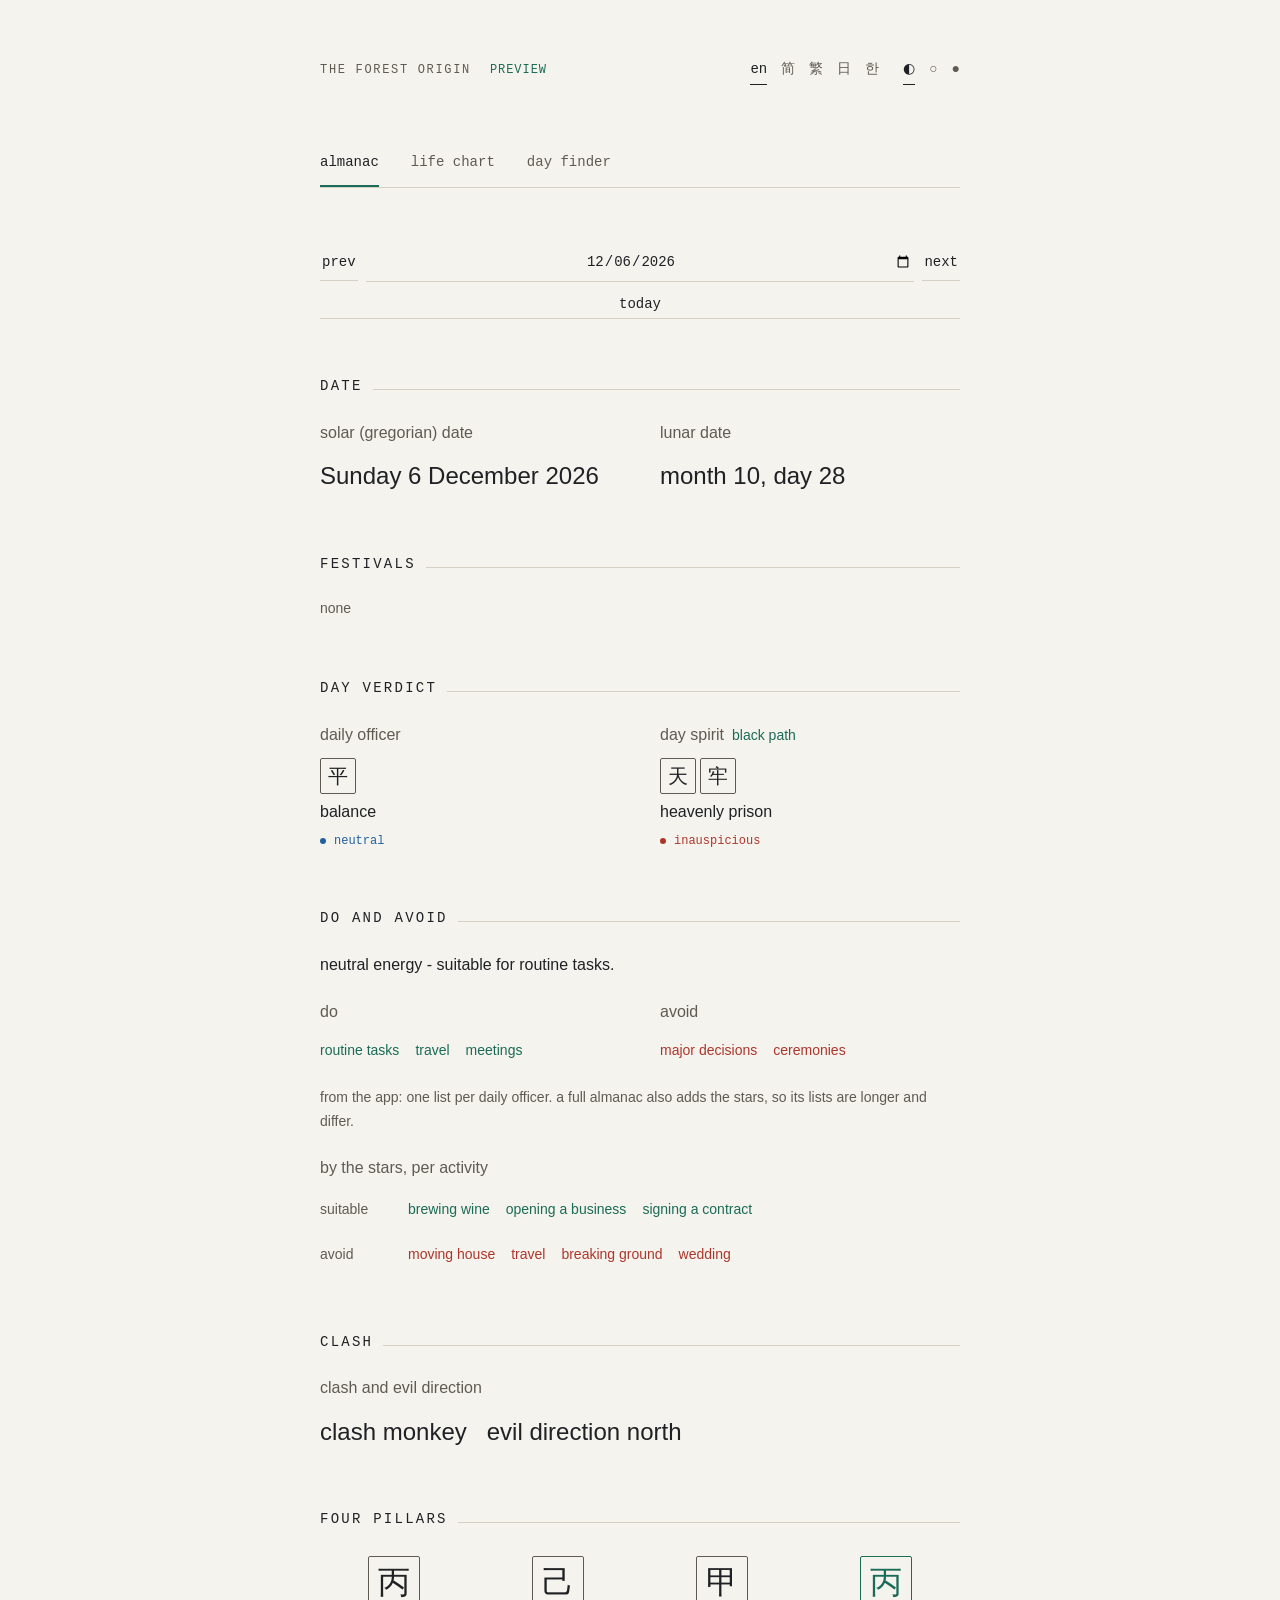
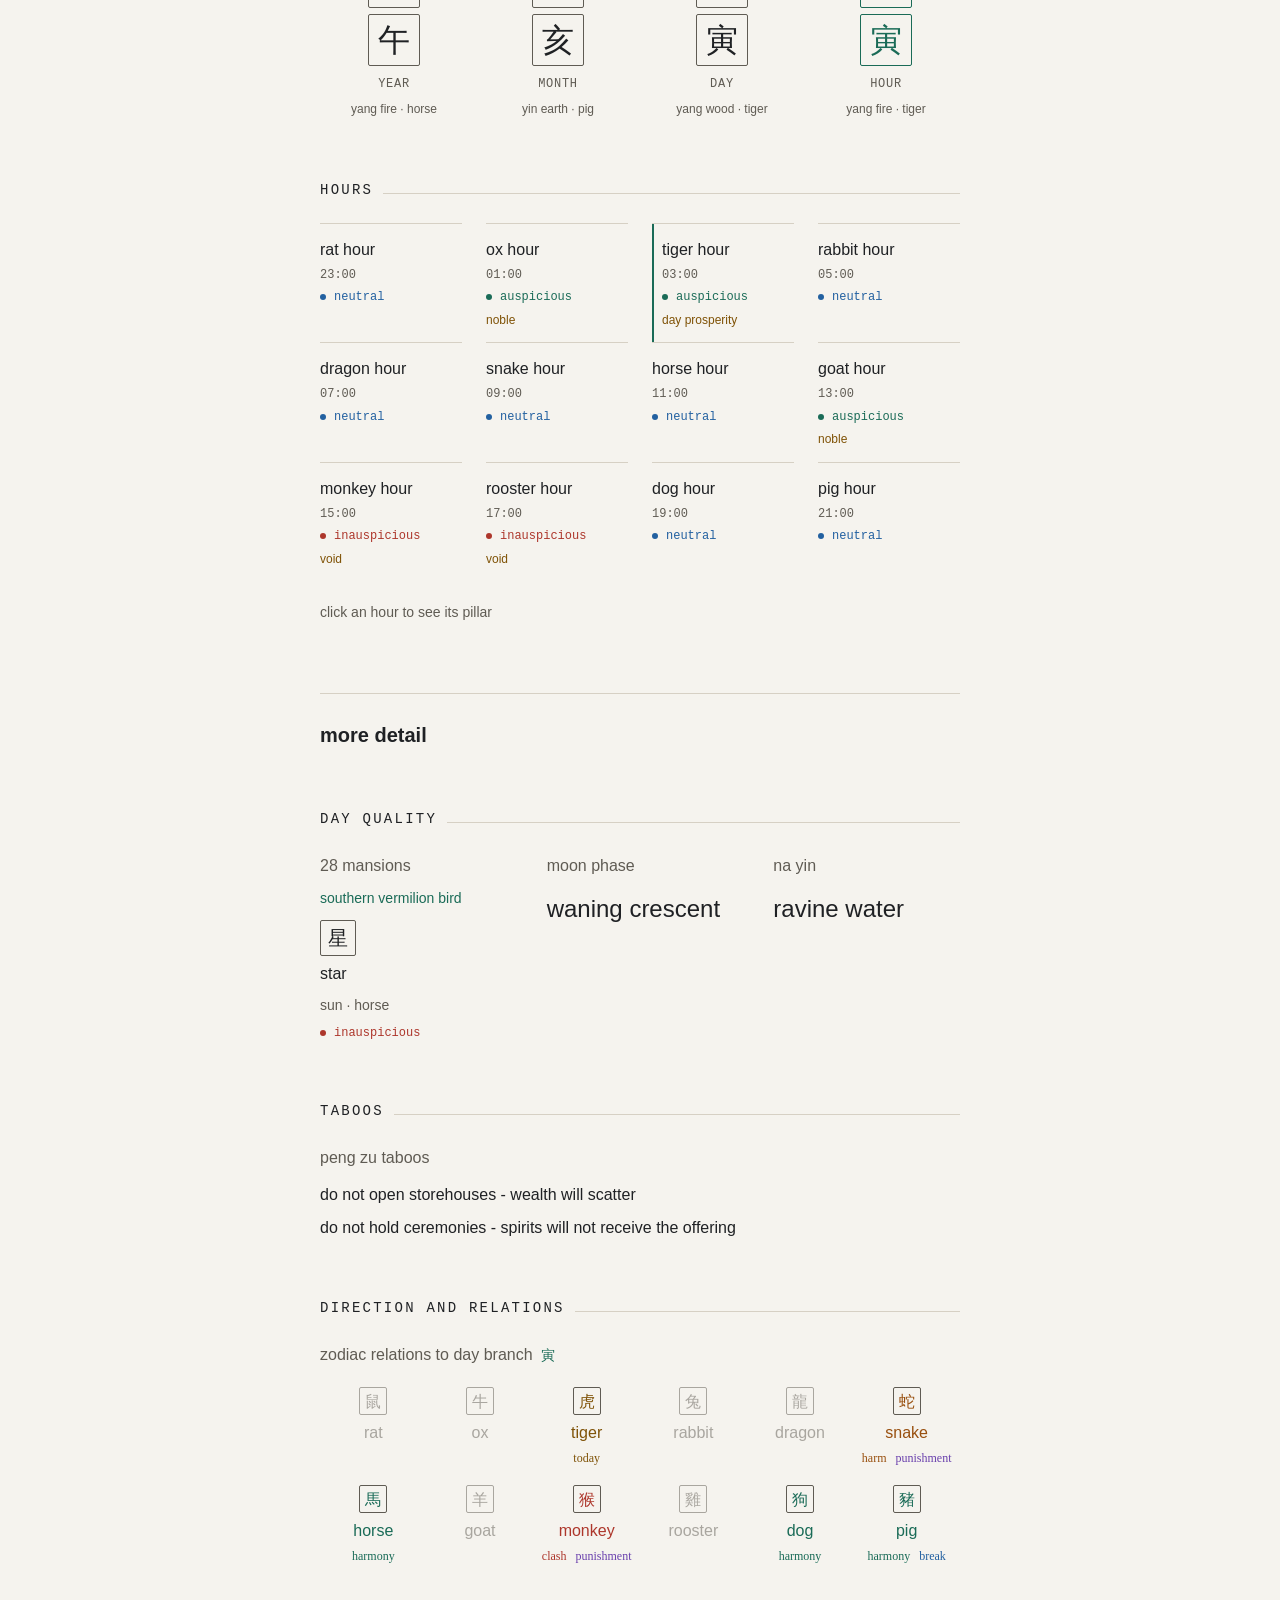
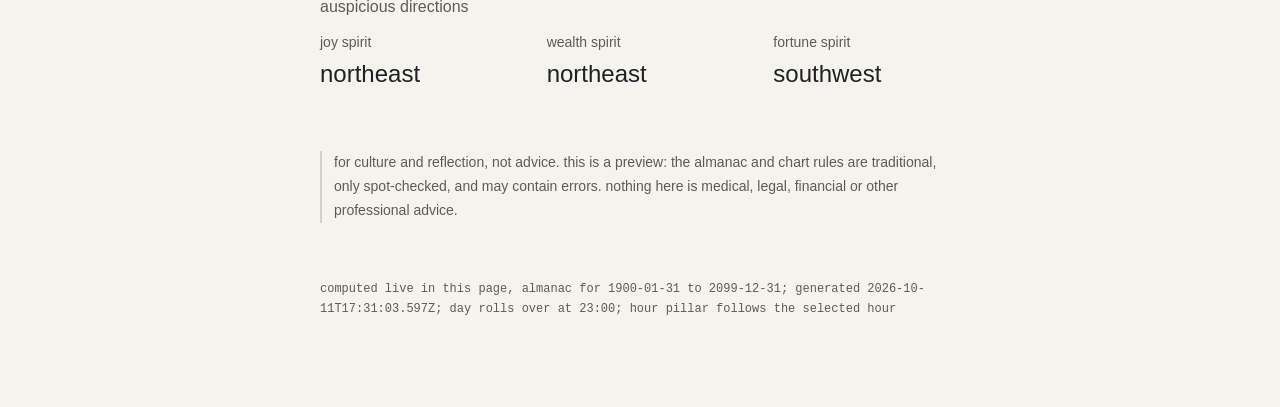
==== commit 98b5b5de: "publish: /app preview with birth place, rising sign, chart reading and Korean" ====
--- a/app/index.html
+++ b/app/index.html
@@ -170,6 +170,7 @@
 /* fonts follow the page language: sans for English, a serif for Chinese and Japanese text */
 html[lang="en"] .cjk { font-family: inherit; }
 html[lang="ja"] .cjk { font-family: 'Hiragino Mincho ProN', 'Yu Mincho', 'Noto Serif JP', serif; }
+html[lang="ko"] .cjk { font-family: 'AppleMyungjo', 'Nanum Myeongjo', 'Noto Serif KR', serif; }
 html[lang="zh-Hant"] .cjk { font-family: 'Songti TC', 'Noto Serif TC', 'PMingLiU', serif; }
 /* labels: mono, extra small */
 .eyebrow, .pillar .lbl, .pill, .hour .t, .tag, .bd, footer { font-size: var(--fs-xs); }
@@ -291,6 +292,14 @@
 .aspects { display: flex; flex-direction: column; }
 .asp { display: grid; grid-template-columns: 1fr 1.2fr 1fr 3rem; gap: 8px; padding: 6px 0; border-bottom: 1px solid var(--border); font-size: var(--fs-sm); }
 .asp span:last-child { text-align: right; }
+.place input[type=number] { width: 7.5rem; }
+.place #tz { min-width: 12rem; }
+.angles { display: flex; gap: 32px; flex-wrap: wrap; }
+.angle { display: flex; flex-direction: column; gap: 8px; }
+.angle .gch { width: 2.5rem; height: 2.5rem; font-size: var(--fs-md); }
+.reading { display: flex; flex-direction: column; gap: 16px; }
+.rd { display: flex; flex-direction: column; gap: 2px; }
+.rd .mut { font-size: var(--fs-sm); }
 </style>
 </head>
 <body>
@@ -298,7 +307,7 @@
   <header>
     <div class="topbar">
       <div class="eyebrow"><span data-text="eyebrow">the forest origin app prototype</span> <span class="badge" data-text="preview">preview</span></div>
-      <div class="switches"><div class="theme" role="group" aria-label="language"><button data-lang-set="en" title="English">en</button><button data-lang-set="zh-Hans" title="简体中文">简</button><button data-lang-set="zh-Hant" title="繁體中文">繁</button><button data-lang-set="ja" title="日本語">日</button></div>
+      <div class="switches"><div class="theme" role="group" aria-label="language"><button data-lang-set="en" title="English">en</button><button data-lang-set="zh-Hans" title="简体中文">简</button><button data-lang-set="zh-Hant" title="繁體中文">繁</button><button data-lang-set="ja" title="日本語">日</button><button data-lang-set="ko" title="한국어">한</button></div>
       <div class="theme" role="group" aria-label="theme"><button data-theme-set="system" data-ttext="system" title="system">&#9680;</button><button data-theme-set="light" data-ttext="light" title="light">&#9675;</button><button data-theme-set="dark" data-ttext="dark" title="dark">&#9679;</button></div></div>
     </div>
   </header>
@@ -324,6 +333,7 @@
   </div>
   <div id="tab-bazi" class="page" style="padding:0" hidden>
     <div class="controls"><input type="text" id="who" placeholder="for (name)" data-ph="name_ph"><input type="datetime-local" id="birth"><button id="save" data-text="save">save</button></div>
+    <div class="controls place"><input type="text" id="place" list="cities" placeholder="birth place (city)" data-ph="place_ph" autocomplete="off"><datalist id="cities"></datalist><input type="number" id="lat" step="0.01" min="-66" max="66" placeholder="latitude" data-ph="lat_ph"><input type="number" id="lon" step="0.01" min="-180" max="180" placeholder="longitude (east +)" data-ph="lon_ph"><input type="text" id="tz" placeholder="time zone, e.g. Asia/Singapore" data-ph="tz_ph" autocomplete="off"></div>
     <div id="people" class="people"></div>
     <div class="controls"><button id="export" data-text="export">export</button><button id="import-btn" data-text="import">import</button><input type="file" id="import" accept=".json,application/json" hidden><span id="people-msg" class="mut"></span></div>
     <p class="mut" data-text="people_note"></p>
@@ -2295,6 +2305,118 @@
   return norm(Lm + sum / 1e6);
 };
 
+// Greenwich mean sidereal time in degrees at an instant
+const siderealDegrees = (date) => {
+  const T = julianT(date);
+  return norm(280.46061837 + 360.98564736629 * (T * 36525) + 0.000387933 * T * T);
+};
+// mean obliquity of the ecliptic in degrees
+const obliquity = (date) => 23.4392911 - 0.0130042 * julianT(date);
+
+// birth places and time zones. plain js, pure functions. the page loads nothing from outside, so the city list is a small built-in set (name, latitude, longitude east positive, IANA zone); any other place is entered by hand.
+const CITIES = [
+  { name: 'Singapore', lat: 1.35, lon: 103.82, tz: 'Asia/Singapore' },
+  { name: 'Kuala Lumpur', lat: 3.14, lon: 101.69, tz: 'Asia/Kuala_Lumpur' },
+  { name: 'Hong Kong', lat: 22.32, lon: 114.17, tz: 'Asia/Hong_Kong' },
+  { name: 'Macau', lat: 22.2, lon: 113.54, tz: 'Asia/Macau' },
+  { name: 'Taipei', lat: 25.03, lon: 121.57, tz: 'Asia/Taipei' },
+  { name: 'Shanghai', lat: 31.23, lon: 121.47, tz: 'Asia/Shanghai' },
+  { name: 'Beijing', lat: 39.9, lon: 116.4, tz: 'Asia/Shanghai' },
+  { name: 'Guangzhou', lat: 23.13, lon: 113.26, tz: 'Asia/Shanghai' },
+  { name: 'Shenzhen', lat: 22.54, lon: 114.06, tz: 'Asia/Shanghai' },
+  { name: 'Chengdu', lat: 30.57, lon: 104.07, tz: 'Asia/Shanghai' },
+  { name: 'Tokyo', lat: 35.68, lon: 139.69, tz: 'Asia/Tokyo' },
+  { name: 'Osaka', lat: 34.69, lon: 135.5, tz: 'Asia/Tokyo' },
+  { name: 'Kyoto', lat: 35.01, lon: 135.77, tz: 'Asia/Tokyo' },
+  { name: 'Seoul', lat: 37.57, lon: 126.98, tz: 'Asia/Seoul' },
+  { name: 'Bangkok', lat: 13.76, lon: 100.5, tz: 'Asia/Bangkok' },
+  { name: 'Hanoi', lat: 21.03, lon: 105.85, tz: 'Asia/Ho_Chi_Minh' },
+  { name: 'Ho Chi Minh City', lat: 10.82, lon: 106.63, tz: 'Asia/Ho_Chi_Minh' },
+  { name: 'Jakarta', lat: -6.21, lon: 106.85, tz: 'Asia/Jakarta' },
+  { name: 'Manila', lat: 14.6, lon: 120.98, tz: 'Asia/Manila' },
+  { name: 'Kolkata', lat: 22.57, lon: 88.36, tz: 'Asia/Kolkata' },
+  { name: 'Mumbai', lat: 19.08, lon: 72.88, tz: 'Asia/Kolkata' },
+  { name: 'Delhi', lat: 28.61, lon: 77.21, tz: 'Asia/Kolkata' },
+  { name: 'Bangalore', lat: 12.97, lon: 77.59, tz: 'Asia/Kolkata' },
+  { name: 'Dhaka', lat: 23.81, lon: 90.41, tz: 'Asia/Dhaka' },
+  { name: 'Karachi', lat: 24.86, lon: 67.01, tz: 'Asia/Karachi' },
+  { name: 'Colombo', lat: 6.93, lon: 79.86, tz: 'Asia/Colombo' },
+  { name: 'Kathmandu', lat: 27.72, lon: 85.32, tz: 'Asia/Kathmandu' },
+  { name: 'Dubai', lat: 25.2, lon: 55.27, tz: 'Asia/Dubai' },
+  { name: 'Tel Aviv', lat: 32.09, lon: 34.78, tz: 'Asia/Jerusalem' },
+  { name: 'Istanbul', lat: 41.01, lon: 28.98, tz: 'Europe/Istanbul' },
+  { name: 'Tehran', lat: 35.69, lon: 51.39, tz: 'Asia/Tehran' },
+  { name: 'Riyadh', lat: 24.71, lon: 46.68, tz: 'Asia/Riyadh' },
+  { name: 'Cairo', lat: 30.04, lon: 31.24, tz: 'Africa/Cairo' },
+  { name: 'Lagos', lat: 6.52, lon: 3.38, tz: 'Africa/Lagos' },
+  { name: 'Nairobi', lat: -1.29, lon: 36.82, tz: 'Africa/Nairobi' },
+  { name: 'Johannesburg', lat: -26.2, lon: 28.05, tz: 'Africa/Johannesburg' },
+  { name: 'Cape Town', lat: -33.92, lon: 18.42, tz: 'Africa/Johannesburg' },
+  { name: 'London', lat: 51.51, lon: -0.13, tz: 'Europe/London' },
+  { name: 'Dublin', lat: 53.35, lon: -6.26, tz: 'Europe/Dublin' },
+  { name: 'Edinburgh', lat: 55.95, lon: -3.19, tz: 'Europe/London' },
+  { name: 'Manchester', lat: 53.48, lon: -2.24, tz: 'Europe/London' },
+  { name: 'Paris', lat: 48.86, lon: 2.35, tz: 'Europe/Paris' },
+  { name: 'Amsterdam', lat: 52.37, lon: 4.9, tz: 'Europe/Amsterdam' },
+  { name: 'Brussels', lat: 50.85, lon: 4.35, tz: 'Europe/Brussels' },
+  { name: 'Berlin', lat: 52.52, lon: 13.41, tz: 'Europe/Berlin' },
+  { name: 'Munich', lat: 48.14, lon: 11.58, tz: 'Europe/Berlin' },
+  { name: 'Frankfurt', lat: 50.11, lon: 8.68, tz: 'Europe/Berlin' },
+  { name: 'Zurich', lat: 47.38, lon: 8.54, tz: 'Europe/Zurich' },
+  { name: 'Vienna', lat: 48.21, lon: 16.37, tz: 'Europe/Vienna' },
+  { name: 'Rome', lat: 41.9, lon: 12.5, tz: 'Europe/Rome' },
+  { name: 'Milan', lat: 45.46, lon: 9.19, tz: 'Europe/Rome' },
+  { name: 'Madrid', lat: 40.42, lon: -3.7, tz: 'Europe/Madrid' },
+  { name: 'Barcelona', lat: 41.39, lon: 2.17, tz: 'Europe/Madrid' },
+  { name: 'Lisbon', lat: 38.72, lon: -9.14, tz: 'Europe/Lisbon' },
+  { name: 'Stockholm', lat: 59.33, lon: 18.07, tz: 'Europe/Stockholm' },
+  { name: 'Copenhagen', lat: 55.68, lon: 12.57, tz: 'Europe/Copenhagen' },
+  { name: 'Oslo', lat: 59.91, lon: 10.75, tz: 'Europe/Oslo' },
+  { name: 'Helsinki', lat: 60.17, lon: 24.94, tz: 'Europe/Helsinki' },
+  { name: 'Warsaw', lat: 52.23, lon: 21.01, tz: 'Europe/Warsaw' },
+  { name: 'Prague', lat: 50.08, lon: 14.44, tz: 'Europe/Prague' },
+  { name: 'Athens', lat: 37.98, lon: 23.73, tz: 'Europe/Athens' },
+  { name: 'Moscow', lat: 55.76, lon: 37.62, tz: 'Europe/Moscow' },
+  { name: 'New York', lat: 40.71, lon: -74.01, tz: 'America/New_York' },
+  { name: 'Boston', lat: 42.36, lon: -71.06, tz: 'America/New_York' },
+  { name: 'Washington', lat: 38.91, lon: -77.04, tz: 'America/New_York' },
+  { name: 'Chicago', lat: 41.88, lon: -87.63, tz: 'America/Chicago' },
+  { name: 'Houston', lat: 29.76, lon: -95.37, tz: 'America/Chicago' },
+  { name: 'Denver', lat: 39.74, lon: -104.99, tz: 'America/Denver' },
+  { name: 'Los Angeles', lat: 34.05, lon: -118.24, tz: 'America/Los_Angeles' },
+  { name: 'San Francisco', lat: 37.77, lon: -122.42, tz: 'America/Los_Angeles' },
+  { name: 'Seattle', lat: 47.61, lon: -122.33, tz: 'America/Los_Angeles' },
+  { name: 'Toronto', lat: 43.65, lon: -79.38, tz: 'America/Toronto' },
+  { name: 'Vancouver', lat: 49.28, lon: -123.12, tz: 'America/Vancouver' },
+  { name: 'Montreal', lat: 45.5, lon: -73.57, tz: 'America/Toronto' },
+  { name: 'Mexico City', lat: 19.43, lon: -99.13, tz: 'America/Mexico_City' },
+  { name: 'Bogota', lat: 4.71, lon: -74.07, tz: 'America/Bogota' },
+  { name: 'Lima', lat: -12.05, lon: -77.04, tz: 'America/Lima' },
+  { name: 'Sao Paulo', lat: -23.55, lon: -46.63, tz: 'America/Sao_Paulo' },
+  { name: 'Buenos Aires', lat: -34.6, lon: -58.38, tz: 'America/Argentina/Buenos_Aires' },
+  { name: 'Santiago', lat: -33.45, lon: -70.67, tz: 'America/Santiago' },
+  { name: 'Sydney', lat: -33.87, lon: 151.21, tz: 'Australia/Sydney' },
+  { name: 'Melbourne', lat: -37.81, lon: 144.96, tz: 'Australia/Melbourne' },
+  { name: 'Brisbane', lat: -27.47, lon: 153.03, tz: 'Australia/Brisbane' },
+  { name: 'Perth', lat: -31.95, lon: 115.86, tz: 'Australia/Perth' },
+  { name: 'Auckland', lat: -36.85, lon: 174.76, tz: 'Pacific/Auckland' },
+  { name: 'Honolulu', lat: 21.31, lon: -157.86, tz: 'Pacific/Honolulu' },
+];
+const findCity = (name) => CITIES.find((c) => c.name.toLowerCase() === String(name).trim().toLowerCase());
+const validZone = (tz) => { try { new Intl.DateTimeFormat('en', { timeZone: tz }); return Boolean(tz); } catch { return false; } };
+// offset of a zone from UTC in ms at an instant (positive east), read from Intl so history and summer time are included
+const zoneOffset = (ms, tz) => {
+  const p = Object.fromEntries(new Intl.DateTimeFormat('en-GB', { timeZone: tz, hourCycle: 'h23', year: 'numeric', month: '2-digit', day: '2-digit', hour: '2-digit', minute: '2-digit', second: '2-digit' }).formatToParts(new Date(ms)).map((x) => [x.type, x.value]));
+  return Date.UTC(p.year, p.month - 1, p.day, p.hour, p.minute, p.second) - Math.floor(ms / 1000) * 1000;
+};
+// the instant for a wall time like 2026-10-11T12:00 in a zone (the offset is looked up twice so a summer-time change near the guess settles)
+const instantAt = (local, tz) => {
+  const [d, t = '00:00'] = local.split('T'), [y, mo, da] = d.split('-').map(Number), [h, mi] = t.split(':').map(Number);
+  const wall = Date.UTC(y, mo - 1, da, h, mi);
+  const first = wall - zoneOffset(wall, tz);
+  return new Date(wall - zoneOffset(first, tz));
+};
+
 // western chart from ecliptic longitudes (see ephemeris.mjs): signs, the seven classical bodies, aspects, element and modality balance. plain js, pure functions.
 
 // name: the label key (Traditional); sym: the glyph; element: fire/earth/air/water; mode: cardinal/fixed/mutable; ruler: traditional ruler
@@ -2342,6 +2464,17 @@
   for (const { sign } of list) { elements[sign.element]++; modes[sign.mode]++; }
   return { elements, modes };
 };
+
+// ascendant and midheaven for an instant and a place (latitude north positive, longitude east positive), in degrees
+const angles = (date, lat, lon) => {
+  const ramc = (siderealDegrees(date) + lon + 360) % 360, eps = obliquity(date);
+  const r = (d) => (d * Math.PI) / 180, deg = (x) => (((x * 180) / Math.PI) % 360 + 360) % 360;
+  const asc = deg(Math.atan2(Math.cos(r(ramc)), -(Math.sin(r(ramc)) * Math.cos(r(eps)) + Math.tan(r(lat)) * Math.sin(r(eps)))));
+  const mc = deg(Math.atan2(Math.sin(r(ramc)), Math.cos(r(ramc)) * Math.cos(r(eps))));
+  return { asc, mc, ramc, obliquity: eps };
+};
+// whole-sign house (1 to 12) of an ecliptic longitude: the rising sign is house 1
+const houseOf = (longitude, ascLongitude) => ((Math.floor(longitude / 30) - Math.floor(ascLongitude / 30) + 12) % 12) + 1;
 
 // assembles one day of the app's output for a date (YYYY-MM-DD) from bazi-logic (L) and the report-only logic (R).
 // the page and the test both build a day through this function, so they cannot drift apart.
@@ -2385,15 +2518,15 @@
   };
 }
 
-const DATA = {"meta":{"generated":"2026-10-11T17:00:43.275Z","labels":[{"id":"yue4_yan4","kind":"star","zh_hant":"月厭","zh_hans":"月厌","ja":"月厭","en":"month aversion","pinyin":"yuè yàn"},{"id":"tian1_yuan4","kind":"star","zh_hant":"天願","zh_hans":"天愿","ja":"天願","en":"heaven's wish","pinyin":"tiān yuàn"},{"id":"yue4_jian4","kind":"star","zh_hant":"月建","zh_hans":"月建","ja":"月建","en":"month establishment","pinyin":"yuè jiàn"},{"id":"tu3_fu3","kind":"star","zh_hant":"土府","zh_hans":"土府","ja":"土府","en":"earth mansion","pinyin":"tǔ fǔ"},{"id":"wang2_ri4","kind":"star","zh_hant":"王日","zh_hans":"王日","ja":"王日","en":"king day","pinyin":"wáng rì"},{"id":"jian4_ri4","kind":"star","zh_hant":"建日","zh_hans":"建日","ja":"建日","en":"establish day","pinyin":"jiàn rì"},{"id":"tian1_she4","kind":"star","zh_hant":"天赦","zh_hans":"天赦","ja":"天赦","en":"heaven's pardon","pinyin":"tiān shè"},{"id":"yue4_en1","kind":"star","zh_hant":"月恩","zh_hans":"月恩","ja":"月恩","en":"month grace","pinyin":"yuè ēn"},{"id":"si4_xiang4","kind":"star","zh_hant":"四相","zh_hans":"四相","ja":"四相","en":"four ministers","pinyin":"sì xiàng"},{"id":"man3_ri4","kind":"star","zh_hant":"滿日","zh_hans":"满日","ja":"満日","en":"full day","pinyin":"mǎn rì"},{"id":"ping2_ri4","kind":"star","zh_hant":"平日","zh_hans":"平日","ja":"平日","en":"level day","pinyin":"píng rì"},{"id":"cheng2_ri4","kind":"star","zh_hant":"成日","zh_hans":"成日","ja":"成日","en":"success day","pinyin":"chéng rì"},{"id":"shou1_ri4","kind":"star","zh_hant":"收日","zh_hans":"收日","ja":"収日","en":"collect day","pinyin":"shōu rì"},{"id":"kai1_ri4","kind":"star","zh_hant":"開日","zh_hans":"开日","ja":"開日","en":"open day","pinyin":"kāi rì"},{"id":"bi4_ri4","kind":"star","zh_hant":"閉日","zh_hans":"闭日","ja":"閉日","en":"close day","pinyin":"bì rì"},{"id":"liu4_he2","kind":"star","zh_hant":"六合","zh_hans":"六合","ja":"六合","en":"six harmonies","pinyin":"liù hé"},{"id":"ji2_qi1","kind":"star","zh_hant":"吉期","zh_hans":"吉期","ja":"吉期","en":"auspicious date","pinyin":"jí qī"},{"id":"yi4_ma3","kind":"star","zh_hant":"驛馬","zh_hans":"驿马","ja":"駅馬","en":"post horse","pinyin":"yì mǎ"},{"id":"tian1_ma3","kind":"star","zh_hant":"天馬","zh_hans":"天马","ja":"天馬","en":"heavenly horse","pinyin":"tiān mǎ"},{"id":"gui1_ji4","kind":"star","zh_hant":"歸忌","zh_hans":"归忌","ja":"帰忌","en":"return taboo","pinyin":"guī jì"},{"id":"wu3_he2","kind":"star","zh_hant":"五合","zh_hans":"五合","ja":"五合","en":"five union","pinyin":"wǔ hé"},{"id":"shi2_de2","kind":"star","zh_hant":"時德","zh_hans":"时德","ja":"時徳","en":"season virtue","pinyin":"shí dé"},{"id":"tian1_li4","kind":"star","zh_hant":"天吏","zh_hans":"天吏","ja":"天吏","en":"heaven's official","pinyin":"tiān lì"},{"id":"tian1_zei2","kind":"star","zh_hant":"天賊","zh_hans":"天贼","ja":"天賊","en":"heaven's thief","pinyin":"tiān zéi"},{"id":"yue4_xing2","kind":"star","zh_hant":"月刑","zh_hans":"月刑","ja":"月刑","en":"month punishment","pinyin":"yuè xíng"},{"id":"min2_ri4","kind":"star","zh_hant":"民日","zh_hans":"民日","ja":"民日","en":"common day","pinyin":"mín rì"},{"id":"bu4_jiang1","kind":"star","zh_hant":"不將","zh_hans":"不将","ja":"不将","en":"no-clash pairing","pinyin":"bù jiāng"},{"id":"yue4_de2_he2","kind":"star","zh_hant":"月德合","zh_hans":"月德合","ja":"月徳合","en":"month virtue union","pinyin":"yuè dé hé"},{"id":"san1_he2","kind":"star","zh_hant":"三合","zh_hans":"三合","ja":"三合","en":"three union","pinyin":"sān hé"},{"id":"wu3_fu4","kind":"star","zh_hant":"五富","zh_hans":"五富","ja":"五富","en":"five wealth","pinyin":"wǔ fù"},{"id":"jie2_sha1","kind":"star","zh_hant":"劫煞","zh_hans":"劫煞","ja":"劫煞","en":"robbery star","pinyin":"jié shā"},{"id":"si4_ri4","kind":"star","zh_hant":"巳日","zh_hans":"巳日","ja":"巳日","en":"snake day","pinyin":"sì rì"},{"id":"tian1_de2","kind":"star","zh_hant":"天德","zh_hans":"天德","ja":"天徳","en":"heaven virtue","pinyin":"tiān dé"},{"id":"zai1_sha1","kind":"star","zh_hant":"災煞","zh_hans":"灾煞","ja":"災煞","en":"calamity star","pinyin":"zāi shā"},{"id":"yan4_dui4","kind":"star","zh_hant":"厭對","zh_hans":"厌对","ja":"厭対","en":"aversion opposite","pinyin":"yàn duì"},{"id":"yue4_po4","kind":"star","zh_hant":"月破","zh_hans":"月破","ja":"月破","en":"month break","pinyin":"yuè pò"},{"id":"yue4_sha1","kind":"star","zh_hant":"月煞","zh_hans":"月煞","ja":"月煞","en":"month evil","pinyin":"yuè shā"},{"id":"yue4_hai4","kind":"star","zh_hant":"月害","zh_hans":"月害","ja":"月害","en":"month harm","pinyin":"yuè hài"},{"id":"xin1_ri4","kind":"star","zh_hant":"辛日","zh_hans":"辛日","ja":"辛日","en":"xin day","pinyin":"xīn rì"},{"id":"di4_nang2","kind":"star","zh_hant":"地囊","zh_hans":"地囊","ja":"地囊","en":"earth bag","pinyin":"dì náng"},{"id":"tian1_xi3","kind":"star","zh_hant":"天喜","zh_hans":"天喜","ja":"天喜","en":"heavenly joy","pinyin":"tiān xǐ"},{"id":"tu3_fu2","kind":"star","zh_hant":"土符","zh_hans":"土符","ja":"土符","en":"earth talisman","pinyin":"tǔ fú"},{"id":"wu3_li2","kind":"star","zh_hant":"五離","zh_hans":"五离","ja":"五離","en":"five separation","pinyin":"wǔ lí"},{"id":"yue4_de2","kind":"star","zh_hant":"月德","zh_hans":"月德","ja":"月徳","en":"month virtue","pinyin":"yuè dé"},{"id":"da4_shi2","kind":"star","zh_hant":"大時","zh_hans":"大时","ja":"大時","en":"great time","pinyin":"dà shí"},{"id":"wang3_wang2","kind":"star","zh_hant":"往亡","zh_hans":"往亡","ja":"往亡","en":"departure void","pinyin":"wǎng wáng"},{"id":"jiu3_kong1","kind":"star","zh_hant":"九空","zh_hans":"九空","ja":"九空","en":"nine voids","pinyin":"jiǔ kōng"},{"id":"hai4_ri4","kind":"star","zh_hant":"亥日","zh_hans":"亥日","ja":"亥日","en":"pig day","pinyin":"hài rì"},{"id":"wu3_mu4","kind":"star","zh_hant":"五墓","zh_hans":"五墓","ja":"五墓","en":"five tombs","pinyin":"wǔ mù"},{"id":"si4_fei4","kind":"star","zh_hant":"四廢","zh_hans":"四废","ja":"四廃","en":"four abandoned","pinyin":"sì fèi"},{"id":"ba1_zhuan1","kind":"star","zh_hant":"八專","zh_hans":"八专","ja":"八専","en":"eight specialties","pinyin":"bā zhuān"},{"id":"si4_ji4","kind":"star","zh_hant":"四忌","zh_hans":"四忌","ja":"四忌","en":"four taboos","pinyin":"sì jì"},{"id":"si4_hao4","kind":"star","zh_hant":"四耗","zh_hans":"四耗","ja":"四耗","en":"four wastes","pinyin":"sì hào"},{"id":"si4_qiong2","kind":"star","zh_hant":"四窮","zh_hans":"四穷","ja":"四窮","en":"four exhausted","pinyin":"sì qióng"},{"id":"tian1_de2_he2","kind":"star","zh_hant":"天德合","zh_hans":"天德合","ja":"天徳合","en":"heaven virtue union","pinyin":"tiān dé hé"},{"id":"da4_hao4","kind":"star","zh_hant":"大耗","zh_hans":"大耗","ja":"大耗","en":"great waste","pinyin":"dà hào"},{"id":"yun4_niang4","kind":"activity","zh_hant":"醞釀","zh_hans":"酝酿","show_hans":"酿酒","show_hant":"釀酒","ja":"酒造り","en":"brewing wine","pinyin":"yùn niàng"},{"id":"kai1_shi4","kind":"activity","zh_hant":"開市","zh_hans":"开市","ja":"開業","en":"opening a business","pinyin":"kāi shì"},{"id":"li4_quan4","kind":"activity","zh_hant":"立券","zh_hans":"立券","ja":"契約","en":"signing a contract","pinyin":"lì quàn"},{"id":"yi2_xi3","kind":"activity","zh_hant":"移徙","zh_hans":"移徙","ja":"引っ越し","en":"moving house","pinyin":"yí xǐ"},{"id":"chu1_xing2","kind":"activity","zh_hant":"出行","zh_hans":"出行","ja":"旅行","en":"travel","pinyin":"chū xíng"},{"id":"dong4_tu3","kind":"activity","zh_hant":"動土","zh_hans":"动土","ja":"着工","en":"breaking ground","pinyin":"dòng tǔ"},{"id":"jia4_qu3","kind":"activity","zh_hant":"嫁娶","zh_hans":"嫁娶","ja":"結婚","en":"wedding","pinyin":"jià qǔ"},{"id":"jian4","kind":"officer","zh_hant":"建","zh_hans":"建","ja":"建","en":"establish","pinyin":"jiàn"},{"id":"chu2","kind":"officer","zh_hant":"除","zh_hans":"除","ja":"除","en":"remove","pinyin":"chú"},{"id":"man3","kind":"officer","zh_hant":"滿","zh_hans":"满","ja":"満","en":"full","pinyin":"mǎn"},{"id":"ping2","kind":"officer","zh_hant":"平","zh_hans":"平","ja":"平","en":"balance","pinyin":"píng"},{"id":"ding4","kind":"officer","zh_hant":"定","zh_hans":"定","ja":"定","en":"settle","pinyin":"dìng"},{"id":"zhi2","kind":"officer","zh_hant":"執","zh_hans":"执","ja":"執","en":"hold","pinyin":"zhí"},{"id":"po4","kind":"officer","zh_hant":"破","zh_hans":"破","ja":"破","en":"break","pinyin":"pò"},{"id":"wei1","kind":"officer","zh_hant":"危","zh_hans":"危","ja":"危","en":"danger","pinyin":"wēi"},{"id":"cheng2","kind":"officer","zh_hant":"成","zh_hans":"成","ja":"成","en":"success","pinyin":"chéng"},{"id":"shou1","kind":"officer","zh_hant":"收","zh_hans":"收","ja":"収","en":"receive","pinyin":"shōu"},{"id":"kai1","kind":"officer","zh_hant":"開","zh_hans":"开","ja":"開","en":"open","pinyin":"kāi"},{"id":"bi4","kind":"officer","zh_hant":"閉","zh_hans":"闭","ja":"閉","en":"close","pinyin":"bì"},{"id":"shu3","kind":"animal","zh_hant":"鼠","zh_hans":"鼠","ja":"鼠","en":"rat","pinyin":"shǔ"},{"id":"niu2","kind":"animal","zh_hant":"牛","zh_hans":"牛","ja":"牛","en":"ox","pinyin":"niú"},{"id":"hu3","kind":"animal","zh_hant":"虎","zh_hans":"虎","ja":"虎","en":"tiger","pinyin":"hǔ"},{"id":"tu4","kind":"animal","zh_hant":"兔","zh_hans":"兔","ja":"兎","en":"rabbit","pinyin":"tù"},{"id":"long2","kind":"animal","zh_hant":"龍","zh_hans":"龙","ja":"竜","en":"dragon","pinyin":"lóng"},{"id":"she2","kind":"animal","zh_hant":"蛇","zh_hans":"蛇","ja":"蛇","en":"snake","pinyin":"shé"},{"id":"ma3","kind":"animal","zh_hant":"馬","zh_hans":"马","ja":"馬","en":"horse","pinyin":"mǎ"},{"id":"yang2","kind":"animal","zh_hant":"羊","zh_hans":"羊","ja":"羊","en":"goat","pinyin":"yáng"},{"id":"hou2","kind":"animal","zh_hant":"猴","zh_hans":"猴","ja":"猴","en":"monkey","pinyin":"hóu"},{"id":"ji1","kind":"animal","zh_hant":"雞","zh_hans":"鸡","ja":"鶏","en":"rooster","pinyin":"jī"},{"id":"gou3","kind":"animal","zh_hant":"狗","zh_hans":"狗","ja":"犬","en":"dog","pinyin":"gǒu"},{"id":"zhu1","kind":"animal","zh_hant":"豬","zh_hans":"猪","ja":"猪","en":"pig","pinyin":"zhū"},{"id":"zhi2_ri4","kind":"relation","zh_hant":"值日","zh_hans":"值日","ja":"当日","en":"today","pinyin":"zhí rì"},{"id":"chong1","kind":"relation","zh_hant":"沖","zh_hans":"冲","ja":"沖","en":"clash","pinyin":"chōng"},{"id":"he2","kind":"relation","zh_hant":"合","zh_hans":"合","ja":"合","en":"harmony","pinyin":"hé"},{"id":"hai4","kind":"relation","zh_hant":"害","zh_hans":"害","ja":"害","en":"harm","pinyin":"hài"},{"id":"xing2","kind":"relation","zh_hant":"刑","zh_hans":"刑","ja":"刑","en":"punishment","pinyin":"xíng"},{"id":"po4_2","kind":"relation","zh_hant":"破","zh_hans":"破","ja":"破","en":"break","pinyin":"pò"},{"id":"li4_shu1","kind":"ui","zh_hant":"曆書","zh_hans":"历书","ja":"暦","en":"almanac","pinyin":"lì shū"},{"id":"ming4_pan2","kind":"ui","zh_hant":"命盤","zh_hans":"命盘","ja":"命式","en":"life chart","pinyin":"mìng pán"},{"id":"ze2_ri4","kind":"ui","zh_hant":"擇日","zh_hans":"择日","ja":"日取り","en":"day finder","pinyin":"zé rì"},{"id":"qing1_long2","kind":"spirit","zh_hant":"青龍","zh_hans":"青龙","ja":"青龍","en":"azure dragon","pinyin":"qīng lóng"},{"id":"ming2_tang2","kind":"spirit","zh_hant":"明堂","zh_hans":"明堂","ja":"明堂","en":"bright hall","pinyin":"míng táng"},{"id":"tian1_xing2","kind":"spirit","zh_hant":"天刑","zh_hans":"天刑","ja":"天刑","en":"heavenly punishment","pinyin":"tiān xíng"},{"id":"zhu1_que4","kind":"spirit","zh_hant":"朱雀","zh_hans":"朱雀","ja":"朱雀","en":"vermilion bird","pinyin":"zhū què"},{"id":"jin1_gui4","kind":"spirit","zh_hant":"金匱","zh_hans":"金匮","ja":"金匱","en":"golden cabinet","pinyin":"jīn guì"},{"id":"tian1_de2_2","kind":"spirit","zh_hant":"天德","zh_hans":"天德","ja":"天徳","en":"heavenly virtue","pinyin":"tiān dé"},{"id":"bai2_hu3","kind":"spirit","zh_hant":"白虎","zh_hans":"白虎","ja":"白虎","en":"white tiger","pinyin":"bái hǔ"},{"id":"yu4_tang2","kind":"spirit","zh_hant":"玉堂","zh_hans":"玉堂","ja":"玉堂","en":"jade hall","pinyin":"yù táng"},{"id":"tian1_lao2","kind":"spirit","zh_hant":"天牢","zh_hans":"天牢","ja":"天牢","en":"heavenly prison","pinyin":"tiān láo"},{"id":"xuan2_wu3","kind":"spirit","zh_hant":"玄武","zh_hans":"玄武","ja":"玄武","en":"black tortoise","pinyin":"xuán wǔ"},{"id":"si1_ming4","kind":"spirit","zh_hant":"司命","zh_hans":"司命","ja":"司命","en":"life governor","pinyin":"sī mìng"},{"id":"gou1_chen2","kind":"spirit","zh_hant":"勾陳","zh_hans":"勾陈","ja":"勾陳","en":"hook chen","pinyin":"gōu chén"},{"id":"huang2_dao4","kind":"spirit","zh_hant":"黃道","zh_hans":"黄道","ja":"黄道","en":"yellow path","pinyin":"huáng dào"},{"id":"hei1_dao4","kind":"spirit","zh_hant":"黑道","zh_hans":"黑道","ja":"黒道","en":"black path","pinyin":"hēi dào"},{"id":"dong1_fang1_qing1_long2","kind":"quarter","zh_hant":"東方青龍","zh_hans":"东方青龙","ja":"東方青龍","en":"eastern azure dragon","pinyin":"dōng fāng qīng lóng"},{"id":"bei3_fang1_xuan2_wu3","kind":"quarter","zh_hant":"北方玄武","zh_hans":"北方玄武","ja":"北方玄武","en":"northern black tortoise","pinyin":"běi fāng xuán wǔ"},{"id":"xi1_fang1_bai2_hu3","kind":"quarter","zh_hant":"西方白虎","zh_hans":"西方白虎","ja":"西方白虎","en":"western white tiger","pinyin":"xī fāng bái hǔ"},{"id":"nan2_fang1_zhu1_que4","kind":"quarter","zh_hant":"南方朱雀","zh_hans":"南方朱雀","ja":"南方朱雀","en":"southern vermilion bird","pinyin":"nán fāng zhū què"},{"id":"mu4","kind":"element","zh_hant":"木","zh_hans":"木","ja":"木","en":"wood","pinyin":"mù"},{"id":"jin1","kind":"element","zh_hant":"金","zh_hans":"金","ja":"金","en":"metal","pinyin":"jīn"},{"id":"tu3","kind":"element","zh_hant":"土","zh_hans":"土","ja":"土","en":"earth","pinyin":"tǔ"},{"id":"ri4","kind":"element","zh_hant":"日","zh_hans":"日","ja":"日","en":"sun","pinyin":"rì"},{"id":"yue4","kind":"element","zh_hant":"月","zh_hans":"月","ja":"月","en":"moon","pinyin":"yuè"},{"id":"huo3","kind":"element","zh_hant":"火","zh_hans":"火","ja":"火","en":"fire","pinyin":"huǒ"},{"id":"shui3","kind":"element","zh_hant":"水","zh_hans":"水","ja":"水","en":"water","pinyin":"shuǐ"},{"id":"jiao1","kind":"animal","zh_hant":"蛟","zh_hans":"蛟","ja":"蛟","en":"flood dragon","pinyin":"jiāo"},{"id":"he2_2","kind":"animal","zh_hant":"貉","zh_hans":"貉","ja":"貉","en":"raccoon dog","pinyin":"hé"},{"id":"hu2","kind":"animal","zh_hant":"狐","zh_hans":"狐","ja":"狐","en":"fox","pinyin":"hú"},{"id":"bao4","kind":"animal","zh_hant":"豹","zh_hans":"豹","ja":"豹","en":"leopard","pinyin":"bào"},{"id":"xie4","kind":"animal","zh_hant":"獬","zh_hans":"獬","ja":"獬","en":"xiezhi","pinyin":"xiè"},{"id":"fu2","kind":"animal","zh_hant":"蝠","zh_hans":"蝠","ja":"蝠","en":"bat","pinyin":"fú"},{"id":"yan4","kind":"animal","zh_hant":"燕","zh_hans":"燕","ja":"燕","en":"swallow","pinyin":"yàn"},{"id":"yu3","kind":"animal","zh_hant":"貐","zh_hans":"貐","ja":"貐","en":"yayu","pinyin":"yǔ"},{"id":"lang2","kind":"animal","zh_hant":"狼","zh_hans":"狼","ja":"狼","en":"wolf","pinyin":"láng"},{"id":"zhi4","kind":"animal","zh_hant":"雉","zh_hans":"雉","ja":"雉","en":"pheasant","pinyin":"zhì"},{"id":"wu1","kind":"animal","zh_hant":"烏","zh_hans":"乌","ja":"烏","en":"crow","pinyin":"wū"},{"id":"yuan2","kind":"animal","zh_hant":"猿","zh_hans":"猿","ja":"猿","en":"ape","pinyin":"yuán"},{"id":"han4","kind":"animal","zh_hant":"犴","zh_hans":"犴","ja":"犴","en":"elk","pinyin":"hàn"},{"id":"zhang1","kind":"animal","zh_hant":"獐","zh_hans":"獐","ja":"獐","en":"river deer","pinyin":"zhāng"},{"id":"lu4","kind":"animal","zh_hant":"鹿","zh_hans":"鹿","ja":"鹿","en":"deer","pinyin":"lù"},{"id":"yin3","kind":"animal","zh_hant":"蚓","zh_hans":"蚓","ja":"蚓","en":"earthworm","pinyin":"yǐn"},{"id":"jiao3","kind":"mansion","zh_hant":"角","zh_hans":"角","ja":"角","en":"horn","pinyin":"jiǎo"},{"id":"kang4","kind":"mansion","zh_hant":"亢","zh_hans":"亢","ja":"亢","en":"neck","pinyin":"kàng"},{"id":"di1","kind":"mansion","zh_hant":"氐","zh_hans":"氐","ja":"氐","en":"root","pinyin":"dī"},{"id":"fang2","kind":"mansion","zh_hant":"房","zh_hans":"房","ja":"房","en":"room","pinyin":"fáng"},{"id":"xin1","kind":"mansion","zh_hant":"心","zh_hans":"心","ja":"心","en":"heart","pinyin":"xīn"},{"id":"wei3","kind":"mansion","zh_hant":"尾","zh_hans":"尾","ja":"尾","en":"tail","pinyin":"wěi"},{"id":"ji1_2","kind":"mansion","zh_hant":"箕","zh_hans":"箕","ja":"箕","en":"winnowing basket","pinyin":"jī"},{"id":"dou3","kind":"mansion","zh_hant":"斗","zh_hans":"斗","ja":"斗","en":"dipper","pinyin":"dǒu"},{"id":"niu2_2","kind":"mansion","zh_hant":"牛","zh_hans":"牛","ja":"牛","en":"ox","pinyin":"niú"},{"id":"nv3","kind":"mansion","zh_hant":"女","zh_hans":"女","ja":"女","en":"girl","pinyin":"nǚ"},{"id":"xu1","kind":"mansion","zh_hant":"虛","zh_hans":"虚","ja":"虚","en":"emptiness","pinyin":"xū"},{"id":"wei1_2","kind":"mansion","zh_hant":"危","zh_hans":"危","ja":"危","en":"rooftop","pinyin":"wēi"},{"id":"shi4","kind":"mansion","zh_hant":"室","zh_hans":"室","ja":"室","en":"encampment","pinyin":"shì"},{"id":"bi4_2","kind":"mansion","zh_hant":"壁","zh_hans":"壁","ja":"壁","en":"wall","pinyin":"bì"},{"id":"kui2","kind":"mansion","zh_hant":"奎","zh_hans":"奎","ja":"奎","en":"legs","pinyin":"kuí"},{"id":"lou2","kind":"mansion","zh_hant":"婁","zh_hans":"娄","ja":"婁","en":"bond","pinyin":"lóu"},{"id":"wei4","kind":"mansion","zh_hant":"胃","zh_hans":"胃","ja":"胃","en":"stomach","pinyin":"wèi"},{"id":"mao3","kind":"mansion","zh_hant":"昴","zh_hans":"昴","ja":"昴","en":"hairy head","pinyin":"mǎo"},{"id":"bi4_3","kind":"mansion","zh_hant":"畢","zh_hans":"毕","ja":"畢","en":"net","pinyin":"bì"},{"id":"zi1","kind":"mansion","zh_hant":"觜","zh_hans":"觜","ja":"觜","en":"turtle beak","pinyin":"zī"},{"id":"shen1","kind":"mansion","zh_hant":"參","zh_hans":"参","ja":"参","en":"three stars","pinyin":"shēn"},{"id":"jing3","kind":"mansion","zh_hant":"井","zh_hans":"井","ja":"井","en":"well","pinyin":"jǐng"},{"id":"gui3","kind":"mansion","zh_hant":"鬼","zh_hans":"鬼","ja":"鬼","en":"ghost","pinyin":"guǐ"},{"id":"liu3","kind":"mansion","zh_hant":"柳","zh_hans":"柳","ja":"柳","en":"willow","pinyin":"liǔ"},{"id":"xing1","kind":"mansion","zh_hant":"星","zh_hans":"星","ja":"星","en":"star","pinyin":"xīng"},{"id":"zhang1_2","kind":"mansion","zh_hant":"張","zh_hans":"张","ja":"張","en":"extended net","pinyin":"zhāng"},{"id":"yi4","kind":"mansion","zh_hant":"翼","zh_hans":"翼","ja":"翼","en":"wings","pinyin":"yì"},{"id":"zhen3","kind":"mansion","zh_hant":"軫","zh_hans":"轸","ja":"軫","en":"chariot","pinyin":"zhěn"},{"id":"jian4_chu2","kind":"card","zh_hant":"建除","zh_hans":"建除","ja":"十二直","en":"daily officer","pinyin":"jiàn chú"},{"id":"shi2_er4_shen2","kind":"card","zh_hant":"十二神","zh_hans":"十二神","ja":"十二神","en":"day spirit","pinyin":"shí èr shén"},{"id":"yi2","kind":"card","zh_hant":"宜","zh_hans":"宜","ja":"宜","en":"do","pinyin":"yí"},{"id":"ji4","kind":"card","zh_hant":"忌","zh_hans":"忌","ja":"忌","en":"avoid","pinyin":"jì"},{"id":"ze2_ri4_2","kind":"card","zh_hant":"擇日","zh_hans":"择日","ja":"星による判定","en":"by the stars, per activity","pinyin":"zé rì"},{"id":"chong1_sha1","kind":"card","zh_hant":"沖煞","zh_hans":"冲煞","ja":"沖煞","en":"clash and evil direction","pinyin":"chōng shā"},{"id":"er4_shi2_ba1_xiu4","kind":"card","zh_hant":"二十八宿","zh_hans":"二十八宿","ja":"二十八宿","en":"28 mansions","pinyin":"èr shí bā xiù"},{"id":"yue4_xiang4","kind":"card","zh_hant":"月相","zh_hans":"月相","ja":"月相","en":"moon phase","pinyin":"yuè xiàng"},{"id":"na4_yin1","kind":"card","zh_hant":"納音","zh_hans":"纳音","ja":"納音","en":"na yin","pinyin":"nà yīn"},{"id":"peng2_zu3_bai3_ji4","kind":"card","zh_hant":"彭祖百忌","zh_hans":"彭祖百忌","ja":"彭祖百忌","en":"peng zu taboos","pinyin":"péng zǔ bǎi jì"},{"id":"sheng1_xiao4_ji2_chong1","kind":"card","zh_hant":"生肖吉沖","zh_hans":"生肖吉冲","ja":"干支の相性","en":"zodiac relations to day branch","pinyin":"shēng xiào jí chōng"},{"id":"fang1_wei4","kind":"card","zh_hant":"方位","zh_hans":"方位","ja":"吉方位","en":"auspicious directions","pinyin":"fāng wèi"},{"id":"xiao3_han2","kind":"term","zh_hant":"小寒","zh_hans":"小寒","ja":"小寒","en":"minor cold","pinyin":"xiǎo hán"},{"id":"da4_han2","kind":"term","zh_hant":"大寒","zh_hans":"大寒","ja":"大寒","en":"major cold","pinyin":"dà hán"},{"id":"li4_chun1","kind":"term","zh_hant":"立春","zh_hans":"立春","ja":"立春","en":"start of spring","pinyin":"lì chūn"},{"id":"yu3_shui3","kind":"term","zh_hant":"雨水","zh_hans":"雨水","ja":"雨水","en":"rain water","pinyin":"yǔ shuǐ"},{"id":"jing1_zhe2","kind":"term","zh_hant":"驚蟄","zh_hans":"惊蛰","ja":"啓蟄","en":"awakening of insects","pinyin":"jīng zhé"},{"id":"chun1_fen1","kind":"term","zh_hant":"春分","zh_hans":"春分","ja":"春分","en":"spring equinox","pinyin":"chūn fēn"},{"id":"qing1_ming2","kind":"term","zh_hant":"清明","zh_hans":"清明","ja":"清明","en":"clear and bright","pinyin":"qīng míng"},{"id":"gu3_yu3","kind":"term","zh_hant":"穀雨","zh_hans":"谷雨","ja":"穀雨","en":"grain rain","pinyin":"gǔ yǔ"},{"id":"li4_xia4","kind":"term","zh_hant":"立夏","zh_hans":"立夏","ja":"立夏","en":"start of summer","pinyin":"lì xià"},{"id":"xiao3_man3","kind":"term","zh_hant":"小滿","zh_hans":"小满","ja":"小満","en":"grain buds","pinyin":"xiǎo mǎn"},{"id":"mang2_zhong4","kind":"term","zh_hant":"芒種","zh_hans":"芒种","ja":"芒種","en":"grain in ear","pinyin":"máng zhòng"},{"id":"xia4_zhi4","kind":"term","zh_hant":"夏至","zh_hans":"夏至","ja":"夏至","en":"summer solstice","pinyin":"xià zhì"},{"id":"xiao3_shu3","kind":"term","zh_hant":"小暑","zh_hans":"小暑","ja":"小暑","en":"minor heat","pinyin":"xiǎo shǔ"},{"id":"da4_shu3","kind":"term","zh_hant":"大暑","zh_hans":"大暑","ja":"大暑","en":"major heat","pinyin":"dà shǔ"},{"id":"li4_qiu1","kind":"term","zh_hant":"立秋","zh_hans":"立秋","ja":"立秋","en":"start of autumn","pinyin":"lì qiū"},{"id":"chu3_shu3","kind":"term","zh_hant":"處暑","zh_hans":"处暑","ja":"処暑","en":"end of heat","pinyin":"chǔ shǔ"},{"id":"bai2_lu4","kind":"term","zh_hant":"白露","zh_hans":"白露","ja":"白露","en":"white dew","pinyin":"bái lù"},{"id":"qiu1_fen1","kind":"term","zh_hant":"秋分","zh_hans":"秋分","ja":"秋分","en":"autumn equinox","pinyin":"qiū fēn"},{"id":"han2_lu4","kind":"term","zh_hant":"寒露","zh_hans":"寒露","ja":"寒露","en":"cold dew","pinyin":"hán lù"},{"id":"shuang1_jiang4","kind":"term","zh_hant":"霜降","zh_hans":"霜降","ja":"霜降","en":"frost descent","pinyin":"shuāng jiàng"},{"id":"li4_dong1","kind":"term","zh_hant":"立冬","zh_hans":"立冬","ja":"立冬","en":"start of winter","pinyin":"lì dōng"},{"id":"xiao3_xue3","kind":"term","zh_hant":"小雪","zh_hans":"小雪","ja":"小雪","en":"minor snow","pinyin":"xiǎo xuě"},{"id":"da4_xue3","kind":"term","zh_hant":"大雪","zh_hans":"大雪","ja":"大雪","en":"major snow","pinyin":"dà xuě"},{"id":"dong1_zhi4","kind":"term","zh_hant":"冬至","zh_hans":"冬至","ja":"冬至","en":"winter solstice","pinyin":"dōng zhì"},{"id":"gong1_li4","kind":"card","zh_hant":"公曆","zh_hans":"公历","ja":"新暦","en":"solar (gregorian) date","pinyin":"gōng lì"},{"id":"nong2_li4","kind":"card","zh_hant":"農曆","zh_hans":"农历","ja":"旧暦","en":"lunar date","pinyin":"nóng lì"},{"id":"jie2_qi4","kind":"ui","zh_hant":"節氣","zh_hans":"节气","ja":"節気","en":"solar term","pinyin":"jié qì"},{"id":"ri4_qi1","kind":"section","zh_hant":"日期","zh_hans":"日期","ja":"日付","en":"date","pinyin":"rì qī"},{"id":"jie2_ri4","kind":"section","zh_hant":"節日","zh_hans":"节日","ja":"祝祭日","en":"festivals","pinyin":"jié rì"},{"id":"ri4_kuang4","kind":"section","zh_hant":"日況","zh_hans":"日况","ja":"日の吉凶","en":"day verdict","pinyin":"rì kuàng"},{"id":"yi2_ji4","kind":"section","zh_hant":"宜忌","zh_hans":"宜忌","ja":"宜忌","en":"do and avoid","pinyin":"yí jì"},{"id":"chong1_sha1_2","kind":"section","zh_hant":"沖煞","zh_hans":"冲煞","ja":"沖煞","en":"clash","pinyin":"chōng shā"},{"id":"si4_zhu4","kind":"section","zh_hant":"四柱","zh_hans":"四柱","ja":"四柱","en":"four pillars","pinyin":"sì zhù"},{"id":"shi2_chen2","kind":"section","zh_hant":"時辰","zh_hans":"时辰","ja":"時刻","en":"hours","pinyin":"shí chén"},{"id":"ri4_xiang4","kind":"section","zh_hant":"日象","zh_hans":"日象","ja":"日の象","en":"day quality","pinyin":"rì xiàng"},{"id":"jin4_ji4","kind":"section","zh_hant":"禁忌","zh_hans":"禁忌","ja":"禁忌","en":"taboos","pinyin":"jìn jì"},{"id":"fang1_wei4_sheng1_xiao4","kind":"section","zh_hant":"方位生肖","zh_hans":"方位生肖","ja":"方位と干支","en":"direction and relations","pinyin":"fāng wèi shēng xiào"},{"id":"ba1_zi4_si4_zhu4","kind":"section","zh_hant":"八字四柱","zh_hans":"八字四柱","ja":"命式の四柱","en":"four pillars (bazi)","pinyin":"bā zì sì zhù"},{"id":"yi2_ri4","kind":"section","zh_hant":"宜日","zh_hans":"宜日","ja":"適した日","en":"suitable days","pinyin":"yí rì"},{"id":"cun2_yi2","kind":"section","zh_hant":"存疑","zh_hans":"存疑","ja":"要確認","en":"unsure","pinyin":"cún yí"},{"id":"tian1","kind":"ui","zh_hant":"天","zh_hans":"天","ja":"日","en":"days","pinyin":"tiān"},{"id":"jia4_ri4","kind":"ui","zh_hant":"假日","zh_hans":"假日","ja":"祝日","en":"holiday","pinyin":"jià rì"},{"id":"sha1","kind":"ui","zh_hant":"煞","zh_hans":"煞","ja":"凶方","en":"evil direction","pinyin":"shā"},{"id":"xi3_shen2","kind":"ui","zh_hant":"喜神","zh_hans":"喜神","ja":"喜神","en":"joy spirit","pinyin":"xǐ shén"},{"id":"cai2_shen2","kind":"ui","zh_hant":"財神","zh_hans":"财神","ja":"財神","en":"wealth spirit","pinyin":"cái shén"},{"id":"fu2_shen2","kind":"ui","zh_hant":"福神","zh_hans":"福神","ja":"福神","en":"fortune spirit","pinyin":"fú shén"},{"id":"zi3_shi2","kind":"hour","zh_hant":"子時","zh_hans":"子时","ja":"子の刻","en":"rat hour","pinyin":"zǐ shí"},{"id":"chou3_shi2","kind":"hour","zh_hant":"丑時","zh_hans":"丑时","ja":"丑の刻","en":"ox hour","pinyin":"chǒu shí"},{"id":"yin2_shi2","kind":"hour","zh_hant":"寅時","zh_hans":"寅时","ja":"寅の刻","en":"tiger hour","pinyin":"yín shí"},{"id":"mao3_shi2","kind":"hour","zh_hant":"卯時","zh_hans":"卯时","ja":"卯の刻","en":"rabbit hour","pinyin":"mǎo shí"},{"id":"chen2_shi2","kind":"hour","zh_hant":"辰時","zh_hans":"辰时","ja":"辰の刻","en":"dragon hour","pinyin":"chén shí"},{"id":"si4_shi2","kind":"hour","zh_hant":"巳時","zh_hans":"巳时","ja":"巳の刻","en":"snake hour","pinyin":"sì shí"},{"id":"wu3_shi2","kind":"hour","zh_hant":"午時","zh_hans":"午时","ja":"午の刻","en":"horse hour","pinyin":"wǔ shí"},{"id":"wei4_shi2","kind":"hour","zh_hant":"未時","zh_hans":"未时","ja":"未の刻","en":"goat hour","pinyin":"wèi shí"},{"id":"shen1_shi2","kind":"hour","zh_hant":"申時","zh_hans":"申时","ja":"申の刻","en":"monkey hour","pinyin":"shēn shí"},{"id":"you3_shi2","kind":"hour","zh_hant":"酉時","zh_hans":"酉时","ja":"酉の刻","en":"rooster hour","pinyin":"yǒu shí"},{"id":"xu1_shi2","kind":"hour","zh_hant":"戌時","zh_hans":"戌时","ja":"戌の刻","en":"dog hour","pinyin":"xū shí"},{"id":"hai4_shi2","kind":"hour","zh_hant":"亥時","zh_hans":"亥时","ja":"亥の刻","en":"pig hour","pinyin":"hài shí"},{"id":"gui4_ren2","kind":"hour","zh_hant":"貴人","zh_hans":"贵人","ja":"貴人","en":"noble","pinyin":"guì rén"},{"id":"ri4_lu4","kind":"hour","zh_hant":"日祿","zh_hans":"日禄","ja":"日禄","en":"day prosperity","pinyin":"rì lù"},{"id":"kong1_wang2","kind":"hour","zh_hant":"空亡","zh_hans":"空亡","ja":"空亡","en":"void","pinyin":"kōng wáng"},{"id":"ji2","kind":"verdict","zh_hant":"吉","zh_hans":"吉","ja":"吉","en":"auspicious","pinyin":"jí"},{"id":"ping2_2","kind":"verdict","zh_hant":"平","zh_hans":"平","ja":"平","en":"neutral","pinyin":"píng"},{"id":"xiong1","kind":"verdict","zh_hant":"凶","zh_hans":"凶","ja":"凶","en":"inauspicious","pinyin":"xiōng"},{"id":"yi2_2","kind":"verdict","zh_hant":"宜","zh_hans":"宜","ja":"適","en":"suitable","pinyin":"yí"},{"id":"ji4_2","kind":"verdict","zh_hant":"忌","zh_hans":"忌","ja":"避","en":"avoid","pinyin":"jì"},{"id":"cun2_yi2_2","kind":"verdict","zh_hant":"存疑","zh_hans":"存疑","ja":"要確認","en":"unsure","pinyin":"cún yí"},{"id":"nian2","kind":"ui","zh_hant":"年","zh_hans":"年","ja":"年","en":"year","pinyin":"nián"},{"id":"yue4_2","kind":"ui","zh_hant":"月","zh_hans":"月","ja":"月","en":"month","pinyin":"yuè"},{"id":"ri4_2","kind":"ui","zh_hant":"日","zh_hans":"日","ja":"日","en":"day","pinyin":"rì"},{"id":"shi2","kind":"ui","zh_hant":"時","zh_hans":"时","ja":"時","en":"hour","pinyin":"shí"},{"id":"ri4_zhu3","kind":"ui","zh_hant":"日主","zh_hans":"日主","ja":"日主","en":"day (master)","pinyin":"rì zhǔ"},{"id":"qian2_yi1_tian1","kind":"ui","zh_hant":"前一天","zh_hans":"前一天","ja":"前日","en":"prev","pinyin":"qián yī tiān"},{"id":"hou4_yi1_tian1","kind":"ui","zh_hant":"後一天","zh_hans":"后一天","ja":"翌日","en":"next","pinyin":"hòu yī tiān"},{"id":"jin1_tian1","kind":"ui","zh_hant":"今天","zh_hans":"今天","ja":"今日","en":"today","pinyin":"jīn tiān"},{"id":"geng4_duo1_xiang2_qing2","kind":"ui","zh_hant":"更多詳情","zh_hans":"更多详情","ja":"詳細","en":"more detail","pinyin":"gèng duō xiáng qíng"},{"id":"wu2","kind":"ui","zh_hant":"無","zh_hans":"无","ja":"なし","en":"none","pinyin":"wú"},{"id":"dian3_ji1_shi2_chen2_cha2_kan4_qi2_zhu4","kind":"ui","zh_hant":"點擊時辰查看其柱","zh_hans":"点击时辰查看其柱","ja":"時刻を選ぶとその柱を表示します","en":"click an hour to see its pillar","pinyin":"diǎn jī shí chén chá kàn qí zhù"},{"id":"eyebrow","kind":"text","zh_hant":"the forest origin","zh_hans":"the forest origin","ja":"the forest origin","en":"the forest origin","pinyin":""},{"id":"preview","kind":"text","zh_hant":"預覽","zh_hans":"预览","ja":"プレビュー","en":"preview","pinyin":""},{"id":"system","kind":"text","zh_hant":"跟隨系統","zh_hans":"跟随系统","ja":"システム","en":"system","pinyin":""},{"id":"light","kind":"text","zh_hant":"淺色","zh_hans":"浅色","ja":"ライト","en":"light","pinyin":""},{"id":"dark","kind":"text","zh_hant":"深色","zh_hans":"深色","ja":"ダーク","en":"dark","pinyin":""},{"id":"from","kind":"text","zh_hant":"從","zh_hans":"从","ja":"開始日","en":"from","pinyin":""},{"id":"for","kind":"text","zh_hant":"共","zh_hans":"共","ja":"期間","en":"for","pinyin":""},{"id":"name_ph","kind":"text","zh_hant":"為誰（姓名）","zh_hans":"为谁（姓名）","ja":"誰の分か（名前）","en":"for (name)","pinyin":""},{"id":"save","kind":"text","zh_hant":"儲存","zh_hans":"保存","ja":"保存","en":"save","pinyin":""},{"id":"export","kind":"text","zh_hant":"匯出","zh_hans":"导出","ja":"書き出し","en":"export","pinyin":""},{"id":"import","kind":"text","zh_hant":"匯入","zh_hans":"导入","ja":"読み込み","en":"import","pinyin":""},{"id":"people_note","kind":"text","zh_hant":"儲存的人只留在此瀏覽器中，不會傳送到任何地方。匯出可產生備份檔，之後可再匯入。","zh_hans":"保存的人只留在此浏览器中，不会发送到任何地方。导出可生成备份文件，之后可再导入。","ja":"保存した人はこのブラウザ内にだけ残り、どこにも送信されません。書き出しでバックアップファイルを作成し、後で読み込めます。","en":"saved people stay in this browser only; nothing is sent anywhere. export makes a backup file you can import again.","pinyin":""},{"id":"disclaimer","kind":"text","zh_hant":"僅供文化與思考，並非建議。這是預覽版：曆書與命盤規則取自傳統，僅作抽查，可能有誤。此處內容不構成醫療、法律、財務或其他專業建議。","zh_hans":"仅供文化与思考，并非建议。这是预览版：历书与命盘规则取自传统，仅作抽查，可能有误。此处内容不构成医疗、法律、财务或其他专业建议。","ja":"文化や内省のためのもので、助言ではありません。これはプレビュー版です。暦と命式の規則は伝統に基づき、抽出確認のみで、誤りを含む可能性があります。ここに書かれた内容は医療・法律・金融その他の専門的助言ではありません。","en":"for culture and reflection, not advice. this is a preview: the almanac and chart rules are traditional, only spot-checked, and may contain errors. nothing here is medical, legal, financial or other professional advice.","pinyin":""},{"id":"footer","kind":"text","zh_hant":"在本頁即時計算，曆書範圍為 1900-01-31 至 2099-12-31；生成於 {stamp}；以 23:00 為日界；時柱隨所選時辰而定。","zh_hans":"在本页实时计算，历书范围为 1900-01-31 至 2099-12-31；生成于 {stamp}；以 23:00 为日界；时柱随所选时辰而定。","ja":"このページ内でリアルタイムに計算。暦の範囲は1900-01-31〜2099-12-31。生成日時 {stamp}。日付の切り替えは23:00。時柱は選択した時刻に従います。","en":"computed live in this page, almanac for 1900-01-31 to 2099-12-31; generated {stamp}; day rolls over at 23:00; hour pillar follows the selected hour","pinyin":""},{"id":"officer_note","kind":"text","zh_hant":"來自應用：每個建除值日一份清單。完整曆書還會加入神煞，因此清單更長，也會有所不同。","zh_hans":"来自应用：每个建除值日一份清单。完整历书还会加入神煞，因此清单更长，也会有所不同。","ja":"アプリ由来：十二直ごとに一つのリスト。完全な暦は神煞も加えるため、リストはより長く、内容も異なります。","en":"from the app: one list per daily officer. a full almanac also adds the stars, so its lists are longer and differ.","pinyin":""},{"id":"milder","kind":"text","zh_hant":"較輕","zh_hans":"较轻","ja":"軽め","en":"milder","pinyin":""},{"id":"no_day","kind":"text","zh_hant":"此範圍內沒有適宜的日子","zh_hans":"此范围内没有适宜的日子","ja":"この期間に適した日はありません","en":"no suitable day in this range","pinyin":""},{"id":"unsure_note","kind":"text","zh_hant":"這些日子帶有特殊情形尚未編碼的神煞：","zh_hans":"这些日子带有特殊情形尚未编码的神煞：","ja":"特殊な場合がまだ未実装の神煞を持つ日です：","en":"these days have a star whose special cases are not encoded yet:","pinyin":""},{"id":"rule_note","kind":"text","zh_hant":"依據《欽定協紀辨方書》卷十一的規則：宜 {yi}；忌 {ji}。適宜：有宜的神煞且沒有忌的神煞（德日或願日可抵消較輕的忌；月破永不抵消）。點擊某一天可在曆書中打開。","zh_hans":"依据《欽定協紀辨方書》卷十一的规则：宜 {yi}；忌 {ji}。适宜：有宜的神煞且没有忌的神煞（德日或愿日可抵消较轻的忌；月破永不抵消）。点击某一天可在历书中打开。","ja":"『欽定協紀辨方書』巻十一の規則：宜 {yi}；忌 {ji}。適した日：宜の神煞があり、忌の神煞がない日（徳日・願日は軽い忌を打ち消す。月破は決して打ち消されない）。日をクリックすると暦で開きます。","en":"rule from the book (欽定協紀辨方書, 卷十一): 宜 {yi}; 忌 {ji}. suitable: a 宜 star and no 忌 star (a 德 or 願 day cancels the soft 忌 stars; 月破 never cancels). click a day to open it in the almanac.","pinyin":""},{"id":"for_name","kind":"text","zh_hant":"{name} 的命盤","zh_hans":"{name} 的命盘","ja":"{name} の分","en":"for {name}","pinyin":""},{"id":"birth","kind":"text","zh_hant":"出生","zh_hans":"出生","ja":"出生","en":"birth","pinyin":""},{"id":"birth_prompt","kind":"text","zh_hant":"請輸入出生日期和時間（使用本裝置的時區）","zh_hans":"请输入出生日期和时间（使用本设备的时区）","ja":"出生日時を入力してください（この端末のタイムゾーンを使用）","en":"enter a birth date and time (uses this device's time zone)","pinyin":""},{"id":"exported","kind":"text","zh_hant":"已匯出 {n} 人","zh_hans":"已导出 {n} 人","ja":"{n} 人を書き出しました","en":"exported {n} people","pinyin":""},{"id":"imported","kind":"text","zh_hant":"已匯入 {n} 人","zh_hans":"已导入 {n} 人","ja":"{n} 人を読み込みました","en":"imported {n} people","pinyin":""},{"id":"read_fail","kind":"text","zh_hant":"無法讀取該檔案","zh_hans":"无法读取该文件","ja":"ファイルを読み込めませんでした","en":"could not read that file","pinyin":""},{"id":"remove","kind":"text","zh_hant":"移除","zh_hans":"移除","ja":"削除","en":"remove","pinyin":""},{"id":"chip_travel","kind":"chip","zh_hans":"出行","ja":"旅行","en":"travel","pinyin":""},{"id":"chip_construction","kind":"chip","zh_hans":"修造","ja":"造営","en":"construction","pinyin":""},{"id":"chip_starting_projects","kind":"chip","zh_hans":"开工","ja":"着工","en":"starting projects","pinyin":""},{"id":"chip_planting","kind":"chip","zh_hans":"栽种","ja":"植栽","en":"planting","pinyin":""},{"id":"chip_medical_treatment","kind":"chip","zh_hans":"求医","ja":"受診","en":"medical treatment","pinyin":""},{"id":"chip_clearing_space","kind":"chip","zh_hans":"清洁","ja":"掃除","en":"clearing space","pinyin":""},{"id":"chip_pest_removal","kind":"chip","zh_hans":"除虫","ja":"害虫駆除","en":"pest removal","pinyin":""},{"id":"chip_cleansing","kind":"chip","zh_hans":"沐浴","ja":"沐浴","en":"cleansing","pinyin":""},{"id":"chip_weddings","kind":"chip","zh_hans":"嫁娶","ja":"結婚","en":"weddings","pinyin":""},{"id":"chip_moving_house","kind":"chip","zh_hans":"移徙","ja":"引っ越し","en":"moving house","pinyin":""},{"id":"chip_opening_business","kind":"chip","zh_hans":"开市","ja":"営業開始","en":"opening business","pinyin":""},{"id":"chip_ceremonies","kind":"chip","zh_hans":"祭祀","ja":"祭祀","en":"ceremonies","pinyin":""},{"id":"chip_routine_tasks","kind":"chip","zh_hans":"日常","ja":"日常の用事","en":"routine tasks","pinyin":""},{"id":"chip_meetings","kind":"chip","zh_hans":"会亲友","ja":"親族・友人との会合","en":"meetings","pinyin":""},{"id":"chip_signing_contracts","kind":"chip","zh_hans":"签约","ja":"契約","en":"signing contracts","pinyin":""},{"id":"chip_settling_disputes","kind":"chip","zh_hans":"解纷","ja":"紛争解決","en":"settling disputes","pinyin":""},{"id":"chip_collecting_debts","kind":"chip","zh_hans":"收债","ja":"債権回収","en":"collecting debts","pinyin":""},{"id":"chip_organizing","kind":"chip","zh_hans":"整理","ja":"整理","en":"organizing","pinyin":""},{"id":"chip_collecting_payments","kind":"chip","zh_hans":"纳财","ja":"入金","en":"collecting payments","pinyin":""},{"id":"chip_demolition","kind":"chip","zh_hans":"拆除","ja":"解体","en":"demolition","pinyin":""},{"id":"chip_surgery","kind":"chip","zh_hans":"手术","ja":"手術","en":"surgery","pinyin":""},{"id":"chip_ending_disputes","kind":"chip","zh_hans":"了结纠纷","ja":"紛争の決着","en":"ending disputes","pinyin":""},{"id":"chip_rest","kind":"chip","zh_hans":"静养","ja":"静養","en":"rest","pinyin":""},{"id":"chip_prayer","kind":"chip","zh_hans":"祈福","ja":"祈願","en":"prayer","pinyin":""},{"id":"chip_meditation","kind":"chip","zh_hans":"静修","ja":"瞑想","en":"meditation","pinyin":""},{"id":"chip_harvesting","kind":"chip","zh_hans":"收获","ja":"収穫","en":"harvesting","pinyin":""},{"id":"chip_storing_goods","kind":"chip","zh_hans":"入仓","ja":"入庫","en":"storing goods","pinyin":""},{"id":"chip_closing_deals","kind":"chip","zh_hans":"成交","ja":"成約","en":"closing deals","pinyin":""},{"id":"chip_new_openings","kind":"chip","zh_hans":"开张","ja":"開店","en":"new openings","pinyin":""},{"id":"chip_new_ventures","kind":"chip","zh_hans":"开业","ja":"開業","en":"new ventures","pinyin":""},{"id":"chip_storing","kind":"chip","zh_hans":"收藏","ja":"収蔵","en":"storing","pinyin":""},{"id":"chip_sealing","kind":"chip","zh_hans":"封存","ja":"封印","en":"sealing","pinyin":""},{"id":"chip_closing_accounts","kind":"chip","zh_hans":"结账","ja":"決算","en":"closing accounts","pinyin":""},{"id":"chip_litigation","kind":"chip","zh_hans":"词讼","ja":"訴訟","en":"litigation","pinyin":""},{"id":"chip_grand_ceremonies","kind":"chip","zh_hans":"大典","ja":"大典","en":"grand ceremonies","pinyin":""},{"id":"chip_funerals","kind":"chip","zh_hans":"安葬","ja":"葬儀","en":"funerals","pinyin":""},{"id":"chip_major_decisions","kind":"chip","zh_hans":"大事","ja":"重大な決断","en":"major decisions","pinyin":""},{"id":"chip_most_activities","kind":"chip","zh_hans":"诸事不宜","ja":"ほとんどの事は不向き","en":"most activities","pinyin":""},{"id":"chip_starting_construction","kind":"chip","zh_hans":"动土","ja":"起工","en":"starting construction","pinyin":""},{"id":"chip_burial","kind":"chip","zh_hans":"落葬","ja":"埋葬","en":"burial","pinyin":""},{"id":"desc_jian","kind":"desc","zh_hans":"阳气旺盛，利于开工动土、出行修造，诸事进取宜早动。","ja":"陽気が盛んで、着工や出行、造営など物事を進めるのに向く。早めの行動が吉。","en":"favorable for starting projects, travel, and construction.","pinyin":""},{"id":"desc_chu","kind":"desc","zh_hans":"宜求医治病、清洁除秽、祛除旧障，扫旧迎新，洁净为要。","ja":"治療、掃除、厄払いに向く。古いものを払い、新しく迎えるために清めるのがよい。","en":"good for removing obstacles, medical treatment, and clearing space.","pinyin":""},{"id":"desc_man","kind":"desc","zh_hans":"阳气充盈，宜嫁娶移徙、开市纳财、祭祀庆典，诸事丰盛。","ja":"陽気が満ちる日。結婚、引っ越し、開業、入金、祭祀や祝い事に向き、物事が豊かに実る。","en":"auspicious for ceremonies, moving house, and wealth activities.","pinyin":""},{"id":"desc_ping","kind":"desc","zh_hans":"气势平和，宜日常起居、出行会亲友，不宜大事作为。","ja":"気が穏やかな日。日常の営みや外出、親しい人との会合に向き、大きな行動には向かない。","en":"neutral energy - suitable for routine tasks.","pinyin":""},{"id":"desc_ding","kind":"desc","zh_hans":"气定神闲，宜签约立契、安家定居、化解纷争，以稳为要。","ja":"気が落ち着く日。契約、定住、争いの解決に向き、安定を大切にする。","en":"good for signing agreements and settling disputes.","pinyin":""},{"id":"desc_zhi","kind":"desc","zh_hans":"宜收纳整理、纳财收债，持守固本，巩固已有资源。","ja":"整理や入金、債権の回収に向く。守りを固め、今ある資源を確かなものにする。","en":"favorable for collecting, organizing, and managing resources.","pinyin":""},{"id":"desc_po","kind":"desc","zh_hans":"诸事不利，仅宜拆除旧物、手术了结，忌一切新事开展。","ja":"万事に不利。古いものの解体や手術、決着をつけることのみ向き、新しいことは避ける。","en":"inauspicious for most activities. suited only for demolition or endings.","pinyin":""},{"id":"desc_wei","kind":"desc","zh_hans":"宜静不宜动，避免出行冒险，以静养祈福为要，待时而动。","ja":"静かに過ごすのがよく、動くのは不向き。危険な外出は避け、静養と祈願に努めて時を待つ。","en":"avoid travel and risky undertakings. rest and observe.","pinyin":""},{"id":"desc_cheng","kind":"desc","zh_hans":"吉星拱照，诸事皆宜，尤利嫁娶开市、签约出行，大吉之日。","ja":"吉星が照らし、万事に向く。特に結婚、開業、契約、出行に良い大吉の日。","en":"one of the most auspicious days - favorable for nearly all endeavors.","pinyin":""},{"id":"desc_shou","kind":"desc","zh_hans":"宜收获入仓、纳财成交，能量内聚，适合回收整合资源。","ja":"収穫や入庫、入金、成約に向く。気が内に集まり、資源の回収と整理に適する。","en":"good for harvesting, receiving payments, and gathering.","pinyin":""},{"id":"desc_kai","kind":"desc","zh_hans":"诸事开张，宜开业出行、嫁娶修造，生机勃发，万象更新。","ja":"万事が始まる日。開業や出行、結婚、造営に向き、生気が満ち、すべてが新たになる。","en":"auspicious for new openings, launches, and beginnings.","pinyin":""},{"id":"desc_bi","kind":"desc","zh_hans":"宜收藏封存、结账了结，关闭循环，巩固守成。","ja":"収蔵や封印、決算、決着に向く。流れを閉じ、守りを固める。","en":"favorable for closing, sealing, and storing.","pinyin":""},{"id":"taboo_s0","kind":"taboo","zh_hans":"甲不开仓，财物耗散","ja":"甲の日は倉を開かない。財が散じる。","en":"do not open storehouses - wealth will scatter","pinyin":""},{"id":"taboo_s1","kind":"taboo","zh_hans":"乙不栽植，千株不长","ja":"乙の日は植えない。千株も育たない。","en":"do not plant - seedlings will not take root","pinyin":""},{"id":"taboo_s2","kind":"taboo","zh_hans":"丙不修灶，必见灾殃","ja":"丙の日はかまどを直さない。必ず災いが起こる。","en":"do not repair stoves - misfortune will follow","pinyin":""},{"id":"taboo_s3","kind":"taboo","zh_hans":"丁不剃头，头主生疮","ja":"丁の日は髪を剃らない。頭に腫れ物ができる。","en":"do not cut hair - sores will form on the head","pinyin":""},{"id":"taboo_s4","kind":"taboo","zh_hans":"戊不受田，田主不祥","ja":"戊の日は田を受け取らない。田の主に不吉。","en":"do not receive land - inauspicious for the landowner","pinyin":""},{"id":"taboo_s5","kind":"taboo","zh_hans":"己不破券，二比并亡","ja":"己の日は証文を破らない。双方が損をする。","en":"do not break contracts - both parties will suffer loss","pinyin":""},{"id":"taboo_s6","kind":"taboo","zh_hans":"庚不经络，织机虚张","ja":"庚の日は機織りをしない。織機が空しく張られるだけ。","en":"do not weave - the loom will sit idle","pinyin":""},{"id":"taboo_s7","kind":"taboo","zh_hans":"辛不合酱，主人不尝","ja":"辛の日は醤を仕込まない。主人は味わえない。","en":"do not make fermented foods - the host will not taste them","pinyin":""},{"id":"taboo_s8","kind":"taboo","zh_hans":"壬不泱水，更难提防","ja":"壬の日は水を流さない。災いを防ぎ難い。","en":"do not drain or divert water - calamity is hard to prevent","pinyin":""},{"id":"taboo_s9","kind":"taboo","zh_hans":"癸不词讼，理弱敌强","ja":"癸の日は訴訟をしない。理は弱く、相手は強い。","en":"do not litigate - your case will be weak, the opponent strong","pinyin":""},{"id":"taboo_b0","kind":"taboo","zh_hans":"子不问卜，自惹祸殃","ja":"子の日は占わない。自ら災いを招く。","en":"do not divine - misfortune will find you regardless","pinyin":""},{"id":"taboo_b1","kind":"taboo","zh_hans":"丑不冠带，主不还乡","ja":"丑の日は冠帯を着けない。主は故郷に帰れない。","en":"do not wear formal attire - the wearer will not return home","pinyin":""},{"id":"taboo_b2","kind":"taboo","zh_hans":"寅不祭祀，神鬼不尝","ja":"寅の日は祭祀をしない。神霊は供物を受けない。","en":"do not hold ceremonies - spirits will not receive the offering","pinyin":""},{"id":"taboo_b3","kind":"taboo","zh_hans":"卯不穿井，水泉不香","ja":"卯の日は井戸を掘らない。水が清らかでない。","en":"do not dig wells - the water will not be pure","pinyin":""},{"id":"taboo_b4","kind":"taboo","zh_hans":"辰不哭泣，必主重丧","ja":"辰の日は泣かない。重ねて不幸が起こる。","en":"do not mourn - another loss will follow","pinyin":""},{"id":"taboo_b5","kind":"taboo","zh_hans":"巳不远行，财物伏藏","ja":"巳の日は遠出しない。財が隠れる。","en":"do not travel far - wealth will remain hidden","pinyin":""},{"id":"taboo_b6","kind":"taboo","zh_hans":"午不苫盖，屋主更张","ja":"午の日は屋根を葺かない。家主に変事が起こる。","en":"do not repair the roof - the homeowner will face setbacks","pinyin":""},{"id":"taboo_b7","kind":"taboo","zh_hans":"未不服药，毒气入肠","ja":"未の日は薬を飲まない。毒気が腸に入る。","en":"do not take medicine - toxins will enter the body","pinyin":""},{"id":"taboo_b8","kind":"taboo","zh_hans":"申不安床，鬼祟入房","ja":"申の日は寝台を据えない。邪気が部屋に入る。","en":"do not set up beds - restless spirits will enter the room","pinyin":""},{"id":"taboo_b9","kind":"taboo","zh_hans":"酉不会客，醉坐颠狂","ja":"酉の日は客を招かない。酔って乱れる。","en":"do not receive guests - drunkenness and chaos will follow","pinyin":""},{"id":"taboo_b10","kind":"taboo","zh_hans":"戌不吃狗，作怪上床","ja":"戌の日は犬を食べない。怪異が寝床に上がる。","en":"do not eat dog meat - strange occurrences will follow at night","pinyin":""},{"id":"taboo_b11","kind":"taboo","zh_hans":"亥不嫁娶，不利新郎","ja":"亥の日は結婚しない。新郎に不利。","en":"do not marry - inauspicious for the groom","pinyin":""},{"id":"fest_laba_festival","kind":"festival","zh_hans":"腊八节","ja":"臘八節","en":"Laba Festival","pinyin":""},{"id":"fest_last_ya_festival","kind":"festival","zh_hans":"尾牙","ja":"尾牙","en":"Last Ya Festival","pinyin":""},{"id":"fest_little_new_year","kind":"festival","zh_hans":"小年","ja":"小年","en":"Little New Year","pinyin":""},{"id":"fest_sending_gods_day","kind":"festival","zh_hans":"送神日","ja":"送神の日","en":"Sending Gods Day","pinyin":""},{"id":"fest_heaven_official_inspection","kind":"festival","zh_hans":"天官巡人间","ja":"天官人界巡視","en":"Heaven Official Inspection","pinyin":""},{"id":"fest_new_year_s_eve","kind":"festival","zh_hans":"除夕","ja":"除夕","en":"New Year's Eve","pinyin":""},{"id":"fest_spring_festival","kind":"festival","zh_hans":"春节","ja":"春節","en":"Spring Festival","pinyin":""},{"id":"fest_welcoming_gods_day","kind":"festival","zh_hans":"迎神日","ja":"迎神の日","en":"Welcoming Gods Day","pinyin":""},{"id":"fest_welcoming_god_of_wealth","kind":"festival","zh_hans":"接财神","ja":"財神を迎える日","en":"Welcoming God of Wealth","pinyin":""},{"id":"fest_valentine_s_day","kind":"festival","zh_hans":"情人节","ja":"バレンタインデー","en":"Valentine's Day","pinyin":""},{"id":"fest_jade_emperor_birthday","kind":"festival","zh_hans":"玉皇大帝诞","ja":"玉皇大帝誕","en":"Jade Emperor Birthday","pinyin":""},{"id":"fest_lantern_festival","kind":"festival","zh_hans":"元宵节","ja":"元宵節","en":"Lantern Festival","pinyin":""},{"id":"fest_women_s_day","kind":"festival","zh_hans":"妇女节","ja":"国際女性デー","en":"Women's Day","pinyin":""},{"id":"fest_dragon_raises_head","kind":"festival","zh_hans":"龙抬头","ja":"竜抬頭","en":"Dragon Raises Head","pinyin":""},{"id":"fest_wenchang_birthday","kind":"festival","zh_hans":"文昌圣旦","ja":"文昌帝君聖誕","en":"Wenchang Birthday","pinyin":""},{"id":"fest_arbor_day","kind":"festival","zh_hans":"植树节","ja":"植樹節","en":"Arbor Day","pinyin":""},{"id":"fest_buddha_nirvana_day","kind":"festival","zh_hans":"释迦牟尼涅槃","ja":"釈迦涅槃","en":"Buddha Nirvana Day","pinyin":""},{"id":"fest_first_ya_festival","kind":"festival","zh_hans":"头牙","ja":"頭牙","en":"First Ya Festival","pinyin":""},{"id":"fest_guanyin_birthday","kind":"festival","zh_hans":"观世音菩萨圣旦","ja":"観音菩薩聖誕","en":"Guanyin Birthday","pinyin":""},{"id":"fest_samantabhadra_bodhisattva_birthday","kind":"festival","zh_hans":"普贤菩萨圣旦","ja":"普賢菩薩聖誕","en":"Samantabhadra Bodhisattva Birthday","pinyin":""},{"id":"fest_april_fool_s_day","kind":"festival","zh_hans":"愚人节","ja":"エイプリルフール","en":"April Fool's Day","pinyin":""},{"id":"fest_shangsi_festival","kind":"festival","zh_hans":"上巳节","ja":"上巳の節句","en":"Shangsi Festival","pinyin":""},{"id":"fest_baosheng_dadi_birthday","kind":"festival","zh_hans":"保生大帝诞","ja":"保生大帝誕","en":"Baosheng Dadi Birthday","pinyin":""},{"id":"fest_earth_day","kind":"festival","zh_hans":"地球日","ja":"アースデー","en":"Earth Day","pinyin":""},{"id":"fest_mazu_birthday","kind":"festival","zh_hans":"妈祖圣旦","ja":"媽祖聖誕","en":"Mazu Birthday","pinyin":""},{"id":"fest_labor_day","kind":"festival","zh_hans":"劳动节","ja":"メーデー","en":"Labor Day","pinyin":""},{"id":"fest_youth_day","kind":"festival","zh_hans":"青年节","ja":"青年節","en":"Youth Day","pinyin":""},{"id":"fest_auspicious_day","kind":"festival","zh_hans":"四始吉日","ja":"四始吉日","en":"Auspicious Day","pinyin":""},{"id":"fest_manjushri_bodhisattva_birthday","kind":"festival","zh_hans":"文殊菩萨圣旦","ja":"文殊菩薩聖誕","en":"Manjushri Bodhisattva Birthday","pinyin":""},{"id":"fest_buddha_birthday","kind":"festival","zh_hans":"释迦牟尼佛诞","ja":"釈迦誕生日","en":"Buddha Birthday","pinyin":""},{"id":"fest_l_dongbin_birthday","kind":"festival","zh_hans":"吕洞宾诞","ja":"呂洞賓誕","en":"Lü Dongbin Birthday","pinyin":""},{"id":"fest_children_s_day","kind":"festival","zh_hans":"儿童节","ja":"児童節","en":"Children's Day","pinyin":""},{"id":"fest_dragon_boat_festival","kind":"festival","zh_hans":"端午节","ja":"端午の節句","en":"Dragon Boat Festival","pinyin":""},{"id":"fest_guan_yu_sword_day","kind":"festival","zh_hans":"关公磨刀日","ja":"関羽磨刀の日","en":"Guan Yu Sword Day","pinyin":""},{"id":"fest_skanda_bodhisattva_birthday","kind":"festival","zh_hans":"韦陀菩萨圣旦","ja":"韋駄天聖誕","en":"Skanda Bodhisattva Birthday","pinyin":""},{"id":"fest_guanyin_enlightenment","kind":"festival","zh_hans":"观世音菩萨成道日","ja":"観音成道日","en":"Guanyin Enlightenment","pinyin":""},{"id":"fest_guan_yu_birthday","kind":"festival","zh_hans":"关公圣旦","ja":"関帝聖誕","en":"Guan Yu Birthday","pinyin":""},{"id":"fest_qixi_festival","kind":"festival","zh_hans":"七夕","ja":"七夕","en":"Qixi Festival","pinyin":""},{"id":"fest_ghost_festival","kind":"festival","zh_hans":"中元节","ja":"中元","en":"Ghost Festival","pinyin":""},{"id":"fest_queen_mother_of_the_west_birthday","kind":"festival","zh_hans":"王母娘娘圣诞","ja":"西王母誕","en":"Queen Mother of the West Birthday","pinyin":""},{"id":"fest_tai_sui_birthday","kind":"festival","zh_hans":"值年太岁圣旦","ja":"値年太歳聖誕","en":"Tai Sui Birthday","pinyin":""},{"id":"fest_dizang_bodhisattva_birthday","kind":"festival","zh_hans":"地藏王菩萨诞","ja":"地蔵菩薩誕","en":"Dizang Bodhisattva Birthday","pinyin":""},{"id":"fest_teachers_day","kind":"festival","zh_hans":"教师节","ja":"教師節","en":"Teachers' Day","pinyin":""},{"id":"fest_mid_autumn_festival","kind":"festival","zh_hans":"中秋节","ja":"中秋節","en":"Mid-Autumn Festival","pinyin":""},{"id":"fest_national_day","kind":"festival","zh_hans":"国庆节","ja":"国慶節","en":"National Day","pinyin":""},{"id":"fest_double_ninth_festival","kind":"festival","zh_hans":"重阳节","ja":"重陽の節句","en":"Double Ninth Festival","pinyin":""},{"id":"fest_guanyin_renunciation_day","kind":"festival","zh_hans":"观世音菩萨出家日","ja":"観音出家日","en":"Guanyin Renunciation Day","pinyin":""},{"id":"fest_cold_clothes_festival","kind":"festival","zh_hans":"寒衣节","ja":"寒衣節","en":"Cold Clothes Festival","pinyin":""},{"id":"fest_bodhidharma_birthday","kind":"festival","zh_hans":"达摩祖师圣旦","ja":"達磨大師聖誕","en":"Bodhidharma Birthday","pinyin":""},{"id":"fest_lower_yuan_festival","kind":"festival","zh_hans":"下元节","ja":"下元節","en":"Lower Yuan Festival","pinyin":""},{"id":"fest_amitabha_buddha_birthday","kind":"festival","zh_hans":"阿弥陀佛圣旦","ja":"阿弥陀仏聖誕","en":"Amitabha Buddha Birthday","pinyin":""},{"id":"fest_guanyin_day","kind":"festival","zh_hans":"观世音菩萨诞","ja":"観音菩薩誕","en":"Guanyin Day","pinyin":""},{"id":"fest_christmas_eve","kind":"festival","zh_hans":"平安夜","ja":"クリスマスイブ","en":"Christmas Eve","pinyin":""},{"id":"fest_christmas_day","kind":"festival","zh_hans":"圣诞节","ja":"クリスマス","en":"Christmas Day","pinyin":""},{"id":"fest_new_year_s_day","kind":"festival","zh_hans":"元旦","ja":"元日","en":"New Year's Day","pinyin":""},{"id":"festx_buddha_s_enlightenment_day","kind":"festival_extra","zh_hans":"释迦牟尼成道日","ja":"釈迦成道日","en":"Buddha's Enlightenment Day","pinyin":""},{"id":"festx_thanking_the_earth_god_day","kind":"festival_extra","zh_hans":"谢地主日","ja":"土地公に感謝する日","en":"Thanking the Earth God Day","pinyin":""},{"id":"festx_birthdays_of_yuanshi_tianzun_and_maitreya_an_auspicious_day","kind":"festival_extra","zh_hans":"元始天尊圣旦 弥勒佛圣旦 四始吉日","ja":"元始天尊・弥勒仏の聖誕、四始吉日","en":"Birthdays of Yuanshi Tianzun and Maitreya; an auspicious day","pinyin":""},{"id":"festx_shangyuan_festival","kind":"festival_extra","zh_hans":"上元节","ja":"上元節","en":"Shangyuan Festival","pinyin":""},{"id":"festx_earth_god_tudigong_birthday","kind":"festival_extra","zh_hans":"福德正神圣旦","ja":"福徳正神（土地公）聖誕","en":"Earth God (Tudigong) Birthday","pinyin":""},{"id":"festx_laozi_birthday","kind":"festival_extra","zh_hans":"太上老君圣旦","ja":"太上老君聖誕","en":"Laozi Birthday","pinyin":""},{"id":"festx_day_to_worship_the_earth_god","kind":"festival_extra","zh_hans":"祭拜地主日","ja":"土地公を祀る日","en":"Day to worship the Earth God","pinyin":""},{"id":"festx_xuantian_shangdi_birthday","kind":"festival_extra","zh_hans":"玄天上帝诞","ja":"玄天上帝誕","en":"Xuantian Shangdi Birthday","pinyin":""},{"id":"festx_zhao_gongming_birthday","kind":"festival_extra","zh_hans":"玄坛赵公明圣旦","ja":"趙公明聖誕","en":"Zhao Gongming Birthday","pinyin":""},{"id":"festx_buddha_bathing_festival","kind":"festival_extra","zh_hans":"浴佛节","ja":"灌仏会","en":"Buddha Bathing Festival","pinyin":""},{"id":"festx_yulanpen_festival_ullambana","kind":"festival_extra","zh_hans":"盂兰盆节","ja":"盂蘭盆","en":"Yulanpen Festival (Ullambana)","pinyin":""},{"id":"festx_guanyin_returns_to_the_south_sea","kind":"festival_extra","zh_hans":"南海观音入海日","ja":"南海観音入海の日","en":"Guanyin Returns to the South Sea","pinyin":""},{"id":"festx_ancestor_worship_festival","kind":"festival_extra","zh_hans":"祭祖节","ja":"先祖を祀る節","en":"Ancestor Worship Festival","pinyin":""},{"id":"festx_water_official_emperor_birthday","kind":"festival_extra","zh_hans":"水官大帝诞","ja":"水官大帝誕","en":"Water Official Emperor Birthday","pinyin":""},{"id":"festx_chinese_valentines_day","kind":"festival_extra","zh_hans":"Chinese Valentine's Day","show_hans":"中国情人节","show_hant":"中國情人節","ja":"七夕（中国のバレンタイン）","en":"Chinese Valentine's Day","pinyin":""},{"id":"moon_new_moon","kind":"moon","zh_hans":"朔","ja":"朔（新月）","en":"new moon","pinyin":""},{"id":"moon_waxing_crescent","kind":"moon","zh_hans":"娥眉月","ja":"眉月","en":"waxing crescent","pinyin":""},{"id":"moon_first_quarter","kind":"moon","zh_hans":"上弦月","ja":"上弦の月","en":"first quarter","pinyin":""},{"id":"moon_waxing_gibbous","kind":"moon","zh_hans":"盈凸月","ja":"凸月（満ちゆく）","en":"waxing gibbous","pinyin":""},{"id":"moon_full_moon","kind":"moon","zh_hans":"望","ja":"望（満月）","en":"full moon","pinyin":""},{"id":"moon_waning_gibbous","kind":"moon","zh_hans":"亏凸月","ja":"凸月（欠けゆく）","en":"waning gibbous","pinyin":""},{"id":"moon_last_quarter","kind":"moon","zh_hans":"下弦月","ja":"下弦の月","en":"last quarter","pinyin":""},{"id":"moon_waning_crescent","kind":"moon","zh_hans":"残月","ja":"残月","en":"waning crescent","pinyin":""},{"id":"nayin_sea_gold","kind":"nayin","zh_hans":"海中金","ja":"海中金","en":"sea gold","pinyin":""},{"id":"nayin_furnace_fire","kind":"nayin","zh_hans":"炉中火","ja":"炉中火","en":"furnace fire","pinyin":""},{"id":"nayin_great_forest_wood","kind":"nayin","zh_hans":"大林木","ja":"大林木","en":"great forest wood","pinyin":""},{"id":"nayin_roadside_earth","kind":"nayin","zh_hans":"路旁土","ja":"路旁土","en":"roadside earth","pinyin":""},{"id":"nayin_sword_edge_gold","kind":"nayin","zh_hans":"剑锋金","ja":"剣鋒金","en":"sword edge gold","pinyin":""},{"id":"nayin_hilltop_fire","kind":"nayin","zh_hans":"山头火","ja":"山頭火","en":"hilltop fire","pinyin":""},{"id":"nayin_brook_water","kind":"nayin","zh_hans":"涧下水","ja":"澗下水","en":"brook water","pinyin":""},{"id":"nayin_city_wall_earth","kind":"nayin","zh_hans":"城头土","ja":"城頭土","en":"city wall earth","pinyin":""},{"id":"nayin_white_wax_gold","kind":"nayin","zh_hans":"白蜡金","ja":"白蝋金","en":"white wax gold","pinyin":""},{"id":"nayin_willow_wood","kind":"nayin","zh_hans":"杨柳木","ja":"楊柳木","en":"willow wood","pinyin":""},{"id":"nayin_spring_water","kind":"nayin","zh_hans":"泉中水","ja":"泉中水","en":"spring water","pinyin":""},{"id":"nayin_rooftop_earth","kind":"nayin","zh_hans":"屋上土","ja":"屋上土","en":"rooftop earth","pinyin":""},{"id":"nayin_thunderbolt_fire","kind":"nayin","zh_hans":"霹雳火","ja":"霹靂火","en":"thunderbolt fire","pinyin":""},{"id":"nayin_pine_wood","kind":"nayin","zh_hans":"松柏木","ja":"松柏木","en":"pine wood","pinyin":""},{"id":"nayin_flowing_water","kind":"nayin","zh_hans":"长流水","ja":"長流水","en":"flowing water","pinyin":""},{"id":"nayin_sand_gold","kind":"nayin","zh_hans":"沙中金","ja":"沙中金","en":"sand gold","pinyin":""},{"id":"nayin_hillside_fire","kind":"nayin","zh_hans":"山下火","ja":"山下火","en":"hillside fire","pinyin":""},{"id":"nayin_flat_land_wood","kind":"nayin","zh_hans":"平地木","ja":"平地木","en":"flat land wood","pinyin":""},{"id":"nayin_wall_earth","kind":"nayin","zh_hans":"壁上土","ja":"壁上土","en":"wall earth","pinyin":""},{"id":"nayin_gold_foil_gold","kind":"nayin","zh_hans":"金箔金","ja":"金箔金","en":"gold foil gold","pinyin":""},{"id":"nayin_lamp_fire","kind":"nayin","zh_hans":"覆灯火","ja":"覆灯火","en":"lamp fire","pinyin":""},{"id":"nayin_river_water","kind":"nayin","zh_hans":"天河水","ja":"天河水","en":"river water","pinyin":""},{"id":"nayin_main_road_earth","kind":"nayin","zh_hans":"大驿土","ja":"大駅土","en":"main road earth","pinyin":""},{"id":"nayin_hairpin_gold","kind":"nayin","zh_hans":"钗钏金","ja":"釵釧金","en":"hairpin gold","pinyin":""},{"id":"nayin_mulberry_wood","kind":"nayin","zh_hans":"桑柘木","ja":"桑柘木","en":"mulberry wood","pinyin":""},{"id":"nayin_ravine_water","kind":"nayin","zh_hans":"大溪水","ja":"大渓水","en":"ravine water","pinyin":""},{"id":"nayin_sand_earth","kind":"nayin","zh_hans":"沙中土","ja":"沙中土","en":"sand earth","pinyin":""},{"id":"nayin_sky_fire","kind":"nayin","zh_hans":"天上火","ja":"天上火","en":"sky fire","pinyin":""},{"id":"nayin_pomegranate_wood","kind":"nayin","zh_hans":"石榴木","ja":"石榴木","en":"pomegranate wood","pinyin":""},{"id":"nayin_ocean_water","kind":"nayin","zh_hans":"大海水","ja":"大海水","en":"ocean water","pinyin":""},{"id":"dir_northeast","kind":"direction","zh_hant":"東北","zh_hans":"东北","ja":"東北","en":"northeast","pinyin":""},{"id":"dir_southeast","kind":"direction","zh_hant":"東南","zh_hans":"东南","ja":"東南","en":"southeast","pinyin":""},{"id":"dir_southwest","kind":"direction","zh_hant":"西南","zh_hans":"西南","ja":"西南","en":"southwest","pinyin":""},{"id":"dir_northwest","kind":"direction","zh_hant":"西北","zh_hans":"西北","ja":"西北","en":"northwest","pinyin":""},{"id":"dir_south","kind":"direction","zh_hant":"南","zh_hans":"南","ja":"南","en":"south","pinyin":""},{"id":"dir_north","kind":"direction","zh_hant":"北","zh_hans":"北","ja":"北","en":"north","pinyin":""},{"id":"dir_east","kind":"direction","zh_hant":"東","zh_hans":"东","ja":"東","en":"east","pinyin":""},{"id":"dir_west","kind":"direction","zh_hant":"西","zh_hans":"西","ja":"西","en":"west","pinyin":""},{"id":"no_star","kind":"text","zh_hant":"無神煞","zh_hans":"无神煞","ja":"該当なし","en":"no star","pinyin":""},{"id":"birth_range","kind":"text","zh_hant":"支援 1900-01-31 至 2100-12-31 出生的日期","zh_hans":"支持 1900-01-31 至 2100-12-31 出生的日期","ja":"1900-01-31 から 2100-12-31 までの出生日に対応しています","en":"births from 1900-01-31 to 2100-12-31 are supported","pinyin":""},{"id":"jia3","kind":"stem","zh_hant":"甲","zh_hans":"甲","show_hans":"阳木","show_hant":"陽木","ja":"陽の木","en":"yang wood","pinyin":"jiǎ"},{"id":"yi3","kind":"stem","zh_hant":"乙","zh_hans":"乙","show_hans":"阴木","show_hant":"陰木","ja":"陰の木","en":"yin wood","pinyin":"yǐ"},{"id":"bing3","kind":"stem","zh_hant":"丙","zh_hans":"丙","show_hans":"阳火","show_hant":"陽火","ja":"陽の火","en":"yang fire","pinyin":"bǐng"},{"id":"ding1","kind":"stem","zh_hant":"丁","zh_hans":"丁","show_hans":"阴火","show_hant":"陰火","ja":"陰の火","en":"yin fire","pinyin":"dīng"},{"id":"wu4","kind":"stem","zh_hant":"戊","zh_hans":"戊","show_hans":"阳土","show_hant":"陽土","ja":"陽の土","en":"yang earth","pinyin":"wù"},{"id":"ji3","kind":"stem","zh_hant":"己","zh_hans":"己","show_hans":"阴土","show_hant":"陰土","ja":"陰の土","en":"yin earth","pinyin":"jǐ"},{"id":"geng1","kind":"stem","zh_hant":"庚","zh_hans":"庚","show_hans":"阳金","show_hant":"陽金","ja":"陽の金","en":"yang metal","pinyin":"gēng"},{"id":"xin1_2","kind":"stem","zh_hant":"辛","zh_hans":"辛","show_hans":"阴金","show_hant":"陰金","ja":"陰の金","en":"yin metal","pinyin":"xīn"},{"id":"ren2","kind":"stem","zh_hant":"壬","zh_hans":"壬","show_hans":"阳水","show_hant":"陽水","ja":"陽の水","en":"yang water","pinyin":"rén"},{"id":"gui3_2","kind":"stem","zh_hant":"癸","zh_hans":"癸","show_hans":"阴水","show_hant":"陰水","ja":"陰の水","en":"yin water","pinyin":"guǐ"},{"id":"zi3","kind":"branch","zh_hant":"子","zh_hans":"子","show_hans":"鼠","show_hant":"鼠","ja":"鼠","en":"rat","pinyin":"zǐ"},{"id":"chou3","kind":"branch","zh_hant":"丑","zh_hans":"丑","show_hans":"牛","show_hant":"牛","ja":"牛","en":"ox","pinyin":"chǒu"},{"id":"yin2","kind":"branch","zh_hant":"寅","zh_hans":"寅","show_hans":"虎","show_hant":"虎","ja":"虎","en":"tiger","pinyin":"yín"},{"id":"mao3_2","kind":"branch","zh_hant":"卯","zh_hans":"卯","show_hans":"兔","show_hant":"兔","ja":"兎","en":"rabbit","pinyin":"mǎo"},{"id":"chen2","kind":"branch","zh_hant":"辰","zh_hans":"辰","show_hans":"龙","show_hant":"龍","ja":"竜","en":"dragon","pinyin":"chén"},{"id":"si4","kind":"branch","zh_hant":"巳","zh_hans":"巳","show_hans":"蛇","show_hant":"蛇","ja":"蛇","en":"snake","pinyin":"sì"},{"id":"wu3","kind":"branch","zh_hant":"午","zh_hans":"午","show_hans":"马","show_hant":"馬","ja":"馬","en":"horse","pinyin":"wǔ"},{"id":"wei4_2","kind":"branch","zh_hant":"未","zh_hans":"未","show_hans":"羊","show_hant":"羊","ja":"羊","en":"goat","pinyin":"wèi"},{"id":"shen1_2","kind":"branch","zh_hant":"申","zh_hans":"申","show_hans":"猴","show_hant":"猴","ja":"猴","en":"monkey","pinyin":"shēn"},{"id":"you3","kind":"branch","zh_hant":"酉","zh_hans":"酉","show_hans":"鸡","show_hant":"雞","ja":"鶏","en":"rooster","pinyin":"yǒu"},{"id":"xu1_2","kind":"branch","zh_hant":"戌","zh_hans":"戌","show_hans":"狗","show_hant":"狗","ja":"犬","en":"dog","pinyin":"xū"},{"id":"hai4_2","kind":"branch","zh_hant":"亥","zh_hans":"亥","show_hans":"猪","show_hant":"豬","ja":"猪","en":"pig","pinyin":"hài"},{"id":"bi3_jian1","kind":"tengod","zh_hant":"比肩","zh_hans":"比肩","ja":"比肩","en":"companion","pinyin":"bǐ jiān"},{"id":"jie2_cai2","kind":"tengod","zh_hant":"劫財","zh_hans":"劫财","ja":"劫財","en":"rival","pinyin":"jié cái"},{"id":"shi2_shen2","kind":"tengod","zh_hant":"食神","zh_hans":"食神","ja":"食神","en":"eating god","pinyin":"shí shén"},{"id":"shang1_guan1","kind":"tengod","zh_hant":"傷官","zh_hans":"伤官","ja":"傷官","en":"hurting officer","pinyin":"shāng guān"},{"id":"pian1_cai2","kind":"tengod","zh_hant":"偏財","zh_hans":"偏财","ja":"偏財","en":"indirect wealth","pinyin":"piān cái"},{"id":"zheng4_cai2","kind":"tengod","zh_hant":"正財","zh_hans":"正财","ja":"正財","en":"direct wealth","pinyin":"zhèng cái"},{"id":"qi1_sha1","kind":"tengod","zh_hant":"七殺","zh_hans":"七杀","ja":"七殺","en":"seven killings","pinyin":"qī shā"},{"id":"zheng4_guan1","kind":"tengod","zh_hant":"正官","zh_hans":"正官","ja":"正官","en":"direct officer","pinyin":"zhèng guān"},{"id":"pian1_yin4","kind":"tengod","zh_hant":"偏印","zh_hans":"偏印","ja":"偏印","en":"indirect resource","pinyin":"piān yìn"},{"id":"zheng4_yin4","kind":"tengod","zh_hant":"正印","zh_hans":"正印","ja":"正印","en":"direct resource","pinyin":"zhèng yìn"},{"id":"shi2_shen2_2","kind":"ui","zh_hant":"十神","zh_hans":"十神","ja":"十神","en":"ten gods","pinyin":"shí shén"},{"id":"cang2_gan1","kind":"ui","zh_hant":"藏干","zh_hans":"藏干","ja":"藏干","en":"hidden stems","pinyin":"cáng gān"},{"id":"wu3_xing2","kind":"section","zh_hant":"五行","zh_hans":"五行","ja":"五行","en":"five elements","pinyin":"wǔ xíng"},{"id":"ri4_zhu3_qiang2_ruo4","kind":"section","zh_hant":"日主強弱","zh_hans":"日主强弱","ja":"日主の強弱","en":"day master strength","pinyin":"rì zhǔ qiáng ruò"},{"id":"shen1_qiang2","kind":"ui","zh_hant":"身強","zh_hans":"身强","ja":"身強","en":"strong","pinyin":"shēn qiáng"},{"id":"shen1_ruo4","kind":"ui","zh_hant":"身弱","zh_hans":"身弱","ja":"身弱","en":"weak","pinyin":"shēn ruò"},{"id":"zhong1_he2","kind":"ui","zh_hant":"中和","zh_hans":"中和","ja":"中和","en":"balanced","pinyin":"zhōng hé"},{"id":"dm_strength","kind":"text","zh_hant":"命盤 {total} 分中有 {score} 分生扶日主（同類五行或生我者；月令計雙倍）。僅為簡單規則，各派說法不一","zh_hans":"命盘 {total} 分中有 {score} 分生扶日主（同类五行或生我者；月令计双倍）。仅为简单规则，各派说法不一","ja":"命式の{total}点のうち{score}点が日主を助けます（同じ五行か生じる五行、月令は2倍）。簡易ルールで、流派により異なります","en":"{score} of {total} points of the chart support the day master (same element or the one that produces it; the month branch counts double). a simple rule, schools differ","pinyin":""},{"id":"ba1_zi4","kind":"ui","zh_hant":"八字","zh_hans":"八字","ja":"八字","en":"bazi","pinyin":"bā zì"},{"id":"zi3_wei1_dou3_shu4","kind":"ui","zh_hant":"紫微斗數","zh_hans":"紫微斗数","ja":"紫微斗数","en":"zi wei dou shu","pinyin":"zǐ wēi dǒu shù"},{"id":"xi1_yang2_zhan1_xing1","kind":"ui","zh_hant":"西洋占星","zh_hans":"西洋占星","ja":"西洋占星術","en":"western horoscope","pinyin":"xī yáng zhān xīng"},{"id":"soon","kind":"text","zh_hant":"待推出","zh_hans":"待推出","ja":"準備中","en":"soon","pinyin":""},{"id":"bai2_yang2_zuo4","kind":"sign","zh_hant":"白羊座","zh_hans":"白羊座","ja":"おひつじ座","en":"aries","pinyin":"bái yáng zuò"},{"id":"jin1_niu2_zuo4","kind":"sign","zh_hant":"金牛座","zh_hans":"金牛座","ja":"おうし座","en":"taurus","pinyin":"jīn niú zuò"},{"id":"shuang1_zi3_zuo4","kind":"sign","zh_hant":"雙子座","zh_hans":"双子座","ja":"ふたご座","en":"gemini","pinyin":"shuāng zǐ zuò"},{"id":"ju4_xie4_zuo4","kind":"sign","zh_hant":"巨蟹座","zh_hans":"巨蟹座","ja":"かに座","en":"cancer","pinyin":"jù xiè zuò"},{"id":"shi1_zi3_zuo4","kind":"sign","zh_hant":"獅子座","zh_hans":"狮子座","ja":"しし座","en":"leo","pinyin":"shī zǐ zuò"},{"id":"chu3_nv3_zuo4","kind":"sign","zh_hant":"處女座","zh_hans":"处女座","ja":"おとめ座","en":"virgo","pinyin":"chǔ nǚ zuò"},{"id":"tian1_cheng4_zuo4","kind":"sign","zh_hant":"天秤座","zh_hans":"天秤座","ja":"てんびん座","en":"libra","pinyin":"tiān chèng zuò"},{"id":"tian1_xie1_zuo4","kind":"sign","zh_hant":"天蠍座","zh_hans":"天蝎座","ja":"さそり座","en":"scorpio","pinyin":"tiān xiē zuò"},{"id":"she4_shou3_zuo4","kind":"sign","zh_hant":"射手座","zh_hans":"射手座","ja":"いて座","en":"sagittarius","pinyin":"shè shǒu zuò"},{"id":"mo2_jie2_zuo4","kind":"sign","zh_hant":"摩羯座","zh_hans":"摩羯座","ja":"やぎ座","en":"capricorn","pinyin":"mó jié zuò"},{"id":"shui3_ping2_zuo4","kind":"sign","zh_hant":"水瓶座","zh_hans":"水瓶座","ja":"みずがめ座","en":"aquarius","pinyin":"shuǐ píng zuò"},{"id":"shuang1_yu2_zuo4","kind":"sign","zh_hant":"雙魚座","zh_hans":"双鱼座","ja":"うお座","en":"pisces","pinyin":"shuāng yú zuò"},{"id":"huo3_xiang4","kind":"welement","zh_hant":"火象","zh_hans":"火象","ja":"火","en":"fire","pinyin":"huǒ xiàng"},{"id":"tu3_xiang4","kind":"welement","zh_hant":"土象","zh_hans":"土象","ja":"土","en":"earth","pinyin":"tǔ xiàng"},{"id":"feng1_xiang4","kind":"welement","zh_hant":"風象","zh_hans":"风象","ja":"風","en":"air","pinyin":"fēng xiàng"},{"id":"shui3_xiang4","kind":"welement","zh_hant":"水象","zh_hans":"水象","ja":"水","en":"water","pinyin":"shuǐ xiàng"},{"id":"ben3_wei4","kind":"modality","zh_hant":"本位","zh_hans":"本位","ja":"活動","en":"cardinal","pinyin":"běn wèi"},{"id":"gu4_ding4","kind":"modality","zh_hant":"固定","zh_hans":"固定","ja":"不動","en":"fixed","pinyin":"gù dìng"},{"id":"bian4_dong4","kind":"modality","zh_hant":"變動","zh_hans":"变动","ja":"柔軟","en":"mutable","pinyin":"biàn dòng"},{"id":"tai4_yang2","kind":"planet","zh_hant":"太陽","zh_hans":"太阳","ja":"太陽","en":"sun","pinyin":"tài yáng"},{"id":"yue4_liang5","kind":"planet","zh_hant":"月亮","zh_hans":"月亮","ja":"月","en":"moon","pinyin":"yuè liang"},{"id":"shui3_xing1","kind":"planet","zh_hant":"水星","zh_hans":"水星","ja":"水星","en":"mercury","pinyin":"shuǐ xīng"},{"id":"jin1_xing1","kind":"planet","zh_hant":"金星","zh_hans":"金星","ja":"金星","en":"venus","pinyin":"jīn xīng"},{"id":"huo3_xing1","kind":"planet","zh_hant":"火星","zh_hans":"火星","ja":"火星","en":"mars","pinyin":"huǒ xīng"},{"id":"mu4_xing1","kind":"planet","zh_hant":"木星","zh_hans":"木星","ja":"木星","en":"jupiter","pinyin":"mù xīng"},{"id":"tu3_xing1","kind":"planet","zh_hant":"土星","zh_hans":"土星","ja":"土星","en":"saturn","pinyin":"tǔ xīng"},{"id":"tai4_yang2_xing1_zuo4","kind":"section","zh_hant":"太陽星座","zh_hans":"太阳星座","ja":"太陽星座","en":"sun sign","pinyin":"tài yáng xīng zuò"},{"id":"yuan2_su4","kind":"ui","zh_hant":"元素","zh_hans":"元素","ja":"元素","en":"element","pinyin":"yuán sù"},{"id":"xing4_zhi4","kind":"ui","zh_hant":"性質","zh_hans":"性质","ja":"性質","en":"modality","pinyin":"xìng zhì"},{"id":"shou3_hu4_xing1","kind":"ui","zh_hant":"守護星","zh_hans":"守护星","ja":"守護星","en":"ruler","pinyin":"shǒu hù xīng"},{"id":"western_note","kind":"text","zh_hant":"太陽、月亮和五顆可見行星所在星座；相位容許度 5 至 8 度。上升星座和宮位需要出生地和時區，目前尚未收集；時間按本瀏覽器的時區計算","zh_hans":"太阳、月亮和五颗可见行星所在星座；相位容许度 5 至 8 度。上升星座和宫位需要出生地和时区，目前尚未收集；时间按本浏览器的时区计算","ja":"太陽・月・肉眼で見える5惑星の星座。アスペクトのオーブは5〜8度。アセンダントとハウスには出生地とタイムゾーンが必要で、まだ入力できません。時刻はこのブラウザーのタイムゾーンで読みます","en":"sun, moon and the five visible planets by sign; aspects use orbs of 5 to 8 degrees. the rising sign and houses need the birth place and time zone, which are not asked yet; the time is read in this browser's time zone","pinyin":""},{"id":"xing2_xing1_wei4_zhi4","kind":"section","zh_hant":"行星位置","zh_hans":"行星位置","ja":"天体の位置","en":"planets in signs","pinyin":"xíng xīng wèi zhì"},{"id":"yuan2_su4_yu3_xing4_zhi4","kind":"section","zh_hant":"元素與性質","zh_hans":"元素与性质","ja":"元素と性質のバランス","en":"element and modality balance","pinyin":"yuán sù yǔ xìng zhì"},{"id":"xiang1_wei4","kind":"section","zh_hant":"相位","zh_hans":"相位","ja":"アスペクト","en":"aspects","pinyin":"xiāng wèi"},{"id":"he2_xiang4","kind":"aspect","zh_hant":"合相","zh_hans":"合相","ja":"合","en":"conjunction","pinyin":"hé xiàng"},{"id":"liu4_fen1_xiang4","kind":"aspect","zh_hant":"六分相","zh_hans":"六分相","ja":"セクスタイル","en":"sextile","pinyin":"liù fēn xiàng"},{"id":"si4_fen1_xiang4","kind":"aspect","zh_hant":"四分相","zh_hans":"四分相","ja":"スクエア","en":"square","pinyin":"sì fēn xiàng"},{"id":"san1_fen1_xiang4","kind":"aspect","zh_hant":"三分相","zh_hans":"三分相","ja":"トライン","en":"trine","pinyin":"sān fēn xiàng"},{"id":"dui4_fen1_xiang4","kind":"aspect","zh_hant":"對分相","zh_hans":"对分相","ja":"オポジション","en":"opposition","pinyin":"duì fēn xiàng"}],"officerInfo":{"建":{"yi":[{"cn":"出行","en":"travel"},{"cn":"修造","en":"construction"},{"cn":"开工","en":"starting projects"},{"cn":"栽种","en":"planting"}],"ji":[{"cn":"拆除","en":"demolition"},{"cn":"词讼","en":"litigation"},{"cn":"嫁娶","en":"marriage"}],"desc":{"cn":"阳气旺盛，利于开工动土、出行修造，诸事进取宜早动。","en":"favorable for starting projects, travel, and construction."}},"除":{"yi":[{"cn":"求医","en":"medical treatment"},{"cn":"清洁","en":"clearing space"},{"cn":"除虫","en":"pest removal"},{"cn":"沐浴","en":"cleansing"}],"ji":[{"cn":"大典","en":"grand ceremonies"},{"cn":"嫁娶","en":"marriage"},{"cn":"移徙","en":"moving house"}],"desc":{"cn":"宜求医治病、清洁除秽、祛除旧障，扫旧迎新，洁净为要。","en":"good for removing obstacles, medical treatment, and clearing space."}},"满":{"yi":[{"cn":"嫁娶","en":"weddings"},{"cn":"移徙","en":"moving house"},{"cn":"开市","en":"opening business"},{"cn":"祭祀","en":"ceremonies"}],"ji":[{"cn":"词讼","en":"litigation"},{"cn":"安葬","en":"funerals"}],"desc":{"cn":"阳气充盈，宜嫁娶移徙、开市纳财、祭祀庆典，诸事丰盛。","en":"auspicious for ceremonies, moving house, and wealth activities."}},"平":{"yi":[{"cn":"日常","en":"routine tasks"},{"cn":"出行","en":"travel"},{"cn":"会亲友","en":"meetings"}],"ji":[{"cn":"大事","en":"major decisions"},{"cn":"祭祀","en":"ceremonies"}],"desc":{"cn":"气势平和，宜日常起居、出行会亲友，不宜大事作为。","en":"neutral energy - suitable for routine tasks."}},"定":{"yi":[{"cn":"签约","en":"signing contracts"},{"cn":"解纷","en":"settling disputes"},{"cn":"移徙","en":"moving house"}],"ji":[{"cn":"出行","en":"travel"},{"cn":"词讼","en":"litigation"}],"desc":{"cn":"气定神闲，宜签约立契、安家定居、化解纷争，以稳为要。","en":"good for signing agreements and settling disputes."}},"执":{"yi":[{"cn":"收债","en":"collecting debts"},{"cn":"整理","en":"organizing"},{"cn":"纳财","en":"managing resources"}],"ji":[{"cn":"开业","en":"opening new ventures"},{"cn":"出行","en":"travel"}],"desc":{"cn":"宜收纳整理、纳财收债，持守固本，巩固已有资源。","en":"favorable for collecting, organizing, and managing resources."}},"破":{"yi":[{"cn":"拆除","en":"demolition"},{"cn":"手术","en":"surgery"},{"cn":"了结纠纷","en":"ending disputes"}],"ji":[{"cn":"嫁娶","en":"marriage"},{"cn":"修造","en":"construction"},{"cn":"出行","en":"travel"},{"cn":"诸事不宜","en":"most activities"}],"desc":{"cn":"诸事不利，仅宜拆除旧物、手术了结，忌一切新事开展。","en":"inauspicious for most activities. suited only for demolition or endings."}},"危":{"yi":[{"cn":"静养","en":"rest"},{"cn":"祈福","en":"prayer"},{"cn":"静修","en":"meditation"}],"ji":[{"cn":"出行","en":"travel"},{"cn":"修造","en":"construction"},{"cn":"嫁娶","en":"marriage"},{"cn":"开业","en":"starting ventures"}],"desc":{"cn":"宜静不宜动，避免出行冒险，以静养祈福为要，待时而动。","en":"avoid travel and risky undertakings. rest and observe."}},"成":{"yi":[{"cn":"嫁娶","en":"weddings"},{"cn":"开市","en":"opening business"},{"cn":"修造","en":"construction"},{"cn":"出行","en":"travel"},{"cn":"签约","en":"signing contracts"}],"ji":[{"cn":"词讼","en":"litigation"}],"desc":{"cn":"吉星拱照，诸事皆宜，尤利嫁娶开市、签约出行，大吉之日。","en":"one of the most auspicious days - favorable for nearly all endeavors."}},"收":{"yi":[{"cn":"收获","en":"harvesting"},{"cn":"纳财","en":"collecting payments"},{"cn":"入仓","en":"storing goods"},{"cn":"成交","en":"closing deals"}],"ji":[{"cn":"安葬","en":"funerals"},{"cn":"动土","en":"starting construction"}],"desc":{"cn":"宜收获入仓、纳财成交，能量内聚，适合回收整合资源。","en":"good for harvesting, receiving payments, and gathering."}},"开":{"yi":[{"cn":"开张","en":"new openings"},{"cn":"开业","en":"launches"},{"cn":"出行","en":"travel"},{"cn":"修造","en":"construction"},{"cn":"嫁娶","en":"weddings"}],"ji":[{"cn":"安葬","en":"funerals"},{"cn":"落葬","en":"burial"}],"desc":{"cn":"诸事开张，宜开业出行、嫁娶修造，生机勃发，万象更新。","en":"auspicious for new openings, launches, and beginnings."}},"闭":{"yi":[{"cn":"收藏","en":"storing"},{"cn":"封存","en":"sealing"},{"cn":"结账","en":"closing accounts"}],"ji":[{"cn":"开业","en":"new ventures"},{"cn":"嫁娶","en":"weddings"},{"cn":"出行","en":"travel"}],"desc":{"cn":"宜收藏封存、结账了结，关闭循环，巩固守成。","en":"favorable for closing, sealing, and storing."}}},"lunarDays":["初一","初二","初三","初四","初五","初六","初七","初八","初九","初十","十一","十二","十三","十四","十五","十六","十七","十八","十九","二十","廿一","廿二","廿三","廿四","廿五","廿六","廿七","廿八","廿九","三十"],"lunarMonths":["正","二","三","四","五","六","七","八","九","十","冬","腊"],"rel":{"self":["值日","today"],"clash":["冲","clash"],"harmony":["合","harmony"],"harm":["害","harm"],"punish":["刑","punishment"],"break":["破","break"]},"officerRating":{"建":"auspicious","除":"auspicious","满":"auspicious","平":"neutral","定":"auspicious","执":"neutral","破":"inauspicious","危":"inauspicious","成":"auspicious","收":"auspicious","开":"auspicious","闭":"neutral"},"animals":[{"b":"子","cn":"鼠","en":"rat"},{"b":"丑","cn":"牛","en":"ox"},{"b":"寅","cn":"虎","en":"tiger"},{"b":"卯","cn":"兔","en":"rabbit"},{"b":"辰","cn":"龙","en":"dragon"},{"b":"巳","cn":"蛇","en":"snake"},{"b":"午","cn":"马","en":"horse"},{"b":"未","cn":"羊","en":"goat"},{"b":"申","cn":"猴","en":"monkey"},{"b":"酉","cn":"鸡","en":"rooster"},{"b":"戌","cn":"狗","en":"dog"},{"b":"亥","cn":"猪","en":"pig"}]}};
+const DATA = {"meta":{"generated":"2026-10-11T17:31:03.597Z","labels":[{"id":"yue4_yan4","kind":"star","zh_hant":"月厭","zh_hans":"月厌","ja":"月厭","ko":"월염","en":"month aversion","pinyin":"yuè yàn"},{"id":"tian1_yuan4","kind":"star","zh_hant":"天願","zh_hans":"天愿","ja":"天願","ko":"천원","en":"heaven's wish","pinyin":"tiān yuàn"},{"id":"yue4_jian4","kind":"star","zh_hant":"月建","zh_hans":"月建","ja":"月建","ko":"월건","en":"month establishment","pinyin":"yuè jiàn"},{"id":"tu3_fu3","kind":"star","zh_hant":"土府","zh_hans":"土府","ja":"土府","ko":"토부(土府)","en":"earth mansion","pinyin":"tǔ fǔ"},{"id":"wang2_ri4","kind":"star","zh_hant":"王日","zh_hans":"王日","ja":"王日","ko":"왕일","en":"king day","pinyin":"wáng rì"},{"id":"jian4_ri4","kind":"star","zh_hant":"建日","zh_hans":"建日","ja":"建日","ko":"건일","en":"establish day","pinyin":"jiàn rì"},{"id":"tian1_she4","kind":"star","zh_hant":"天赦","zh_hans":"天赦","ja":"天赦","ko":"천사","en":"heaven's pardon","pinyin":"tiān shè"},{"id":"yue4_en1","kind":"star","zh_hant":"月恩","zh_hans":"月恩","ja":"月恩","ko":"월은","en":"month grace","pinyin":"yuè ēn"},{"id":"si4_xiang4","kind":"star","zh_hant":"四相","zh_hans":"四相","ja":"四相","ko":"사상","en":"four ministers","pinyin":"sì xiàng"},{"id":"man3_ri4","kind":"star","zh_hant":"滿日","zh_hans":"满日","ja":"満日","ko":"만일","en":"full day","pinyin":"mǎn rì"},{"id":"ping2_ri4","kind":"star","zh_hant":"平日","zh_hans":"平日","ja":"平日","ko":"평일","en":"level day","pinyin":"píng rì"},{"id":"cheng2_ri4","kind":"star","zh_hant":"成日","zh_hans":"成日","ja":"成日","ko":"성일","en":"success day","pinyin":"chéng rì"},{"id":"shou1_ri4","kind":"star","zh_hant":"收日","zh_hans":"收日","ja":"収日","ko":"수일","en":"collect day","pinyin":"shōu rì"},{"id":"kai1_ri4","kind":"star","zh_hant":"開日","zh_hans":"开日","ja":"開日","ko":"개일","en":"open day","pinyin":"kāi rì"},{"id":"bi4_ri4","kind":"star","zh_hant":"閉日","zh_hans":"闭日","ja":"閉日","ko":"폐일","en":"close day","pinyin":"bì rì"},{"id":"liu4_he2","kind":"star","zh_hant":"六合","zh_hans":"六合","ja":"六合","ko":"육합","en":"six harmonies","pinyin":"liù hé"},{"id":"ji2_qi1","kind":"star","zh_hant":"吉期","zh_hans":"吉期","ja":"吉期","ko":"길기","en":"auspicious date","pinyin":"jí qī"},{"id":"yi4_ma3","kind":"star","zh_hant":"驛馬","zh_hans":"驿马","ja":"駅馬","ko":"역마","en":"post horse","pinyin":"yì mǎ"},{"id":"tian1_ma3","kind":"star","zh_hant":"天馬","zh_hans":"天马","ja":"天馬","ko":"천마","en":"heavenly horse","pinyin":"tiān mǎ"},{"id":"gui1_ji4","kind":"star","zh_hant":"歸忌","zh_hans":"归忌","ja":"帰忌","ko":"귀기","en":"return taboo","pinyin":"guī jì"},{"id":"wu3_he2","kind":"star","zh_hant":"五合","zh_hans":"五合","ja":"五合","ko":"오합","en":"five union","pinyin":"wǔ hé"},{"id":"shi2_de2","kind":"star","zh_hant":"時德","zh_hans":"时德","ja":"時徳","ko":"시덕","en":"season virtue","pinyin":"shí dé"},{"id":"tian1_li4","kind":"star","zh_hant":"天吏","zh_hans":"天吏","ja":"天吏","ko":"천리","en":"heaven's official","pinyin":"tiān lì"},{"id":"tian1_zei2","kind":"star","zh_hant":"天賊","zh_hans":"天贼","ja":"天賊","ko":"천적","en":"heaven's thief","pinyin":"tiān zéi"},{"id":"yue4_xing2","kind":"star","zh_hant":"月刑","zh_hans":"月刑","ja":"月刑","ko":"월형","en":"month punishment","pinyin":"yuè xíng"},{"id":"min2_ri4","kind":"star","zh_hant":"民日","zh_hans":"民日","ja":"民日","ko":"민일","en":"common day","pinyin":"mín rì"},{"id":"bu4_jiang1","kind":"star","zh_hant":"不將","zh_hans":"不将","ja":"不将","ko":"불장","en":"no-clash pairing","pinyin":"bù jiāng"},{"id":"yue4_de2_he2","kind":"star","zh_hant":"月德合","zh_hans":"月德合","ja":"月徳合","ko":"월덕합","en":"month virtue union","pinyin":"yuè dé hé"},{"id":"san1_he2","kind":"star","zh_hant":"三合","zh_hans":"三合","ja":"三合","ko":"삼합","en":"three union","pinyin":"sān hé"},{"id":"wu3_fu4","kind":"star","zh_hant":"五富","zh_hans":"五富","ja":"五富","ko":"오부","en":"five wealth","pinyin":"wǔ fù"},{"id":"jie2_sha1","kind":"star","zh_hant":"劫煞","zh_hans":"劫煞","ja":"劫煞","ko":"겁살","en":"robbery star","pinyin":"jié shā"},{"id":"si4_ri4","kind":"star","zh_hant":"巳日","zh_hans":"巳日","ja":"巳日","ko":"사일","en":"snake day","pinyin":"sì rì"},{"id":"tian1_de2","kind":"star","zh_hant":"天德","zh_hans":"天德","ja":"天徳","ko":"천덕","en":"heaven virtue","pinyin":"tiān dé"},{"id":"zai1_sha1","kind":"star","zh_hant":"災煞","zh_hans":"灾煞","ja":"災煞","ko":"재살","en":"calamity star","pinyin":"zāi shā"},{"id":"yan4_dui4","kind":"star","zh_hant":"厭對","zh_hans":"厌对","ja":"厭対","ko":"염대","en":"aversion opposite","pinyin":"yàn duì"},{"id":"yue4_po4","kind":"star","zh_hant":"月破","zh_hans":"月破","ja":"月破","ko":"월파","en":"month break","pinyin":"yuè pò"},{"id":"yue4_sha1","kind":"star","zh_hant":"月煞","zh_hans":"月煞","ja":"月煞","ko":"월살","en":"month evil","pinyin":"yuè shā"},{"id":"yue4_hai4","kind":"star","zh_hant":"月害","zh_hans":"月害","ja":"月害","ko":"월해","en":"month harm","pinyin":"yuè hài"},{"id":"xin1_ri4","kind":"star","zh_hant":"辛日","zh_hans":"辛日","ja":"辛日","ko":"신일","en":"xin day","pinyin":"xīn rì"},{"id":"di4_nang2","kind":"star","zh_hant":"地囊","zh_hans":"地囊","ja":"地囊","ko":"지낭","en":"earth bag","pinyin":"dì náng"},{"id":"tian1_xi3","kind":"star","zh_hant":"天喜","zh_hans":"天喜","ja":"天喜","ko":"천희","en":"heavenly joy","pinyin":"tiān xǐ"},{"id":"tu3_fu2","kind":"star","zh_hant":"土符","zh_hans":"土符","ja":"土符","ko":"토부(土符)","en":"earth talisman","pinyin":"tǔ fú"},{"id":"wu3_li2","kind":"star","zh_hant":"五離","zh_hans":"五离","ja":"五離","ko":"오리","en":"five separation","pinyin":"wǔ lí"},{"id":"yue4_de2","kind":"star","zh_hant":"月德","zh_hans":"月德","ja":"月徳","ko":"월덕","en":"month virtue","pinyin":"yuè dé"},{"id":"da4_shi2","kind":"star","zh_hant":"大時","zh_hans":"大时","ja":"大時","ko":"대시","en":"great time","pinyin":"dà shí"},{"id":"wang3_wang2","kind":"star","zh_hant":"往亡","zh_hans":"往亡","ja":"往亡","ko":"왕망","en":"departure void","pinyin":"wǎng wáng"},{"id":"jiu3_kong1","kind":"star","zh_hant":"九空","zh_hans":"九空","ja":"九空","ko":"구공","en":"nine voids","pinyin":"jiǔ kōng"},{"id":"hai4_ri4","kind":"star","zh_hant":"亥日","zh_hans":"亥日","ja":"亥日","ko":"해일","en":"pig day","pinyin":"hài rì"},{"id":"wu3_mu4","kind":"star","zh_hant":"五墓","zh_hans":"五墓","ja":"五墓","ko":"오묘","en":"five tombs","pinyin":"wǔ mù"},{"id":"si4_fei4","kind":"star","zh_hant":"四廢","zh_hans":"四废","ja":"四廃","ko":"사폐","en":"four abandoned","pinyin":"sì fèi"},{"id":"ba1_zhuan1","kind":"star","zh_hant":"八專","zh_hans":"八专","ja":"八専","ko":"팔전","en":"eight specialties","pinyin":"bā zhuān"},{"id":"si4_ji4","kind":"star","zh_hant":"四忌","zh_hans":"四忌","ja":"四忌","ko":"사기","en":"four taboos","pinyin":"sì jì"},{"id":"si4_hao4","kind":"star","zh_hant":"四耗","zh_hans":"四耗","ja":"四耗","ko":"사모","en":"four wastes","pinyin":"sì hào"},{"id":"si4_qiong2","kind":"star","zh_hant":"四窮","zh_hans":"四穷","ja":"四窮","ko":"사궁","en":"four exhausted","pinyin":"sì qióng"},{"id":"tian1_de2_he2","kind":"star","zh_hant":"天德合","zh_hans":"天德合","ja":"天徳合","ko":"천덕합","en":"heaven virtue union","pinyin":"tiān dé hé"},{"id":"da4_hao4","kind":"star","zh_hant":"大耗","zh_hans":"大耗","ja":"大耗","ko":"대모","en":"great waste","pinyin":"dà hào"},{"id":"yun4_niang4","kind":"activity","zh_hant":"醞釀","zh_hans":"酝酿","show_hans":"酿酒","show_hant":"釀酒","ja":"酒造り","ko":"술 빚기","en":"brewing wine","pinyin":"yùn niàng"},{"id":"kai1_shi4","kind":"activity","zh_hant":"開市","zh_hans":"开市","ja":"開業","ko":"개업","en":"opening a business","pinyin":"kāi shì"},{"id":"li4_quan4","kind":"activity","zh_hant":"立券","zh_hans":"立券","ja":"契約","ko":"계약","en":"signing a contract","pinyin":"lì quàn"},{"id":"yi2_xi3","kind":"activity","zh_hant":"移徙","zh_hans":"移徙","ja":"引っ越し","ko":"이사","en":"moving house","pinyin":"yí xǐ"},{"id":"chu1_xing2","kind":"activity","zh_hant":"出行","zh_hans":"出行","ja":"旅行","ko":"여행","en":"travel","pinyin":"chū xíng"},{"id":"dong4_tu3","kind":"activity","zh_hant":"動土","zh_hans":"动土","ja":"着工","ko":"착공","en":"breaking ground","pinyin":"dòng tǔ"},{"id":"jia4_qu3","kind":"activity","zh_hant":"嫁娶","zh_hans":"嫁娶","ja":"結婚","ko":"결혼","en":"wedding","pinyin":"jià qǔ"},{"id":"jian4","kind":"officer","zh_hant":"建","zh_hans":"建","ja":"建","ko":"건","en":"establish","pinyin":"jiàn"},{"id":"chu2","kind":"officer","zh_hant":"除","zh_hans":"除","ja":"除","ko":"제","en":"remove","pinyin":"chú"},{"id":"man3","kind":"officer","zh_hant":"滿","zh_hans":"满","ja":"満","ko":"만","en":"full","pinyin":"mǎn"},{"id":"ping2","kind":"officer","zh_hant":"平","zh_hans":"平","ja":"平","ko":"평","en":"balance","pinyin":"píng"},{"id":"ding4","kind":"officer","zh_hant":"定","zh_hans":"定","ja":"定","ko":"정","en":"settle","pinyin":"dìng"},{"id":"zhi2","kind":"officer","zh_hant":"執","zh_hans":"执","ja":"執","ko":"집","en":"hold","pinyin":"zhí"},{"id":"po4","kind":"officer","zh_hant":"破","zh_hans":"破","ja":"破","ko":"파","en":"break","pinyin":"pò"},{"id":"wei1","kind":"officer","zh_hant":"危","zh_hans":"危","ja":"危","ko":"위","en":"danger","pinyin":"wēi"},{"id":"cheng2","kind":"officer","zh_hant":"成","zh_hans":"成","ja":"成","ko":"성","en":"success","pinyin":"chéng"},{"id":"shou1","kind":"officer","zh_hant":"收","zh_hans":"收","ja":"収","ko":"수","en":"receive","pinyin":"shōu"},{"id":"kai1","kind":"officer","zh_hant":"開","zh_hans":"开","ja":"開","ko":"개","en":"open","pinyin":"kāi"},{"id":"bi4","kind":"officer","zh_hant":"閉","zh_hans":"闭","ja":"閉","ko":"폐","en":"close","pinyin":"bì"},{"id":"shu3","kind":"animal","zh_hant":"鼠","zh_hans":"鼠","ja":"鼠","ko":"쥐","en":"rat","pinyin":"shǔ"},{"id":"niu2","kind":"animal","zh_hant":"牛","zh_hans":"牛","ja":"牛","ko":"소","en":"ox","pinyin":"niú"},{"id":"hu3","kind":"animal","zh_hant":"虎","zh_hans":"虎","ja":"虎","ko":"호랑이","en":"tiger","pinyin":"hǔ"},{"id":"tu4","kind":"animal","zh_hant":"兔","zh_hans":"兔","ja":"兎","ko":"토끼","en":"rabbit","pinyin":"tù"},{"id":"long2","kind":"animal","zh_hant":"龍","zh_hans":"龙","ja":"竜","ko":"용","en":"dragon","pinyin":"lóng"},{"id":"she2","kind":"animal","zh_hant":"蛇","zh_hans":"蛇","ja":"蛇","ko":"뱀","en":"snake","pinyin":"shé"},{"id":"ma3","kind":"animal","zh_hant":"馬","zh_hans":"马","ja":"馬","ko":"말","en":"horse","pinyin":"mǎ"},{"id":"yang2","kind":"animal","zh_hant":"羊","zh_hans":"羊","ja":"羊","ko":"양","en":"goat","pinyin":"yáng"},{"id":"hou2","kind":"animal","zh_hant":"猴","zh_hans":"猴","ja":"猴","ko":"원숭이","en":"monkey","pinyin":"hóu"},{"id":"ji1","kind":"animal","zh_hant":"雞","zh_hans":"鸡","ja":"鶏","ko":"닭","en":"rooster","pinyin":"jī"},{"id":"gou3","kind":"animal","zh_hant":"狗","zh_hans":"狗","ja":"犬","ko":"개","en":"dog","pinyin":"gǒu"},{"id":"zhu1","kind":"animal","zh_hant":"豬","zh_hans":"猪","ja":"猪","ko":"돼지","en":"pig","pinyin":"zhū"},{"id":"zhi2_ri4","kind":"relation","zh_hant":"值日","zh_hans":"值日","ja":"当日","ko":"당일","en":"today","pinyin":"zhí rì"},{"id":"chong1","kind":"relation","zh_hant":"沖","zh_hans":"冲","ja":"沖","ko":"충","en":"clash","pinyin":"chōng"},{"id":"he2","kind":"relation","zh_hant":"合","zh_hans":"合","ja":"合","ko":"합","en":"harmony","pinyin":"hé"},{"id":"hai4","kind":"relation","zh_hant":"害","zh_hans":"害","ja":"害","ko":"해","en":"harm","pinyin":"hài"},{"id":"xing2","kind":"relation","zh_hant":"刑","zh_hans":"刑","ja":"刑","ko":"형","en":"punishment","pinyin":"xíng"},{"id":"po4_2","kind":"relation","zh_hant":"破","zh_hans":"破","ja":"破","ko":"파","en":"break","pinyin":"pò"},{"id":"li4_shu1","kind":"ui","zh_hant":"曆書","zh_hans":"历书","ja":"暦","ko":"만세력","en":"almanac","pinyin":"lì shū"},{"id":"ming4_pan2","kind":"ui","zh_hant":"命盤","zh_hans":"命盘","ja":"命式","ko":"명식","en":"life chart","pinyin":"mìng pán"},{"id":"ze2_ri4","kind":"ui","zh_hant":"擇日","zh_hans":"择日","ja":"日取り","ko":"택일","en":"day finder","pinyin":"zé rì"},{"id":"qing1_long2","kind":"spirit","zh_hant":"青龍","zh_hans":"青龙","ja":"青龍","ko":"청룡","en":"azure dragon","pinyin":"qīng lóng"},{"id":"ming2_tang2","kind":"spirit","zh_hant":"明堂","zh_hans":"明堂","ja":"明堂","ko":"명당","en":"bright hall","pinyin":"míng táng"},{"id":"tian1_xing2","kind":"spirit","zh_hant":"天刑","zh_hans":"天刑","ja":"天刑","ko":"천형","en":"heavenly punishment","pinyin":"tiān xíng"},{"id":"zhu1_que4","kind":"spirit","zh_hant":"朱雀","zh_hans":"朱雀","ja":"朱雀","ko":"주작","en":"vermilion bird","pinyin":"zhū què"},{"id":"jin1_gui4","kind":"spirit","zh_hant":"金匱","zh_hans":"金匮","ja":"金匱","ko":"금궤","en":"golden cabinet","pinyin":"jīn guì"},{"id":"tian1_de2_2","kind":"spirit","zh_hant":"天德","zh_hans":"天德","ja":"天徳","ko":"천덕","en":"heavenly virtue","pinyin":"tiān dé"},{"id":"bai2_hu3","kind":"spirit","zh_hant":"白虎","zh_hans":"白虎","ja":"白虎","ko":"백호","en":"white tiger","pinyin":"bái hǔ"},{"id":"yu4_tang2","kind":"spirit","zh_hant":"玉堂","zh_hans":"玉堂","ja":"玉堂","ko":"옥당","en":"jade hall","pinyin":"yù táng"},{"id":"tian1_lao2","kind":"spirit","zh_hant":"天牢","zh_hans":"天牢","ja":"天牢","ko":"천뢰","en":"heavenly prison","pinyin":"tiān láo"},{"id":"xuan2_wu3","kind":"spirit","zh_hant":"玄武","zh_hans":"玄武","ja":"玄武","ko":"현무","en":"black tortoise","pinyin":"xuán wǔ"},{"id":"si1_ming4","kind":"spirit","zh_hant":"司命","zh_hans":"司命","ja":"司命","ko":"사명","en":"life governor","pinyin":"sī mìng"},{"id":"gou1_chen2","kind":"spirit","zh_hant":"勾陳","zh_hans":"勾陈","ja":"勾陳","ko":"구진","en":"hook chen","pinyin":"gōu chén"},{"id":"huang2_dao4","kind":"spirit","zh_hant":"黃道","zh_hans":"黄道","ja":"黄道","ko":"황도","en":"yellow path","pinyin":"huáng dào"},{"id":"hei1_dao4","kind":"spirit","zh_hant":"黑道","zh_hans":"黑道","ja":"黒道","ko":"흑도","en":"black path","pinyin":"hēi dào"},{"id":"dong1_fang1_qing1_long2","kind":"quarter","zh_hant":"東方青龍","zh_hans":"东方青龙","ja":"東方青龍","ko":"동방 청룡","en":"eastern azure dragon","pinyin":"dōng fāng qīng lóng"},{"id":"bei3_fang1_xuan2_wu3","kind":"quarter","zh_hant":"北方玄武","zh_hans":"北方玄武","ja":"北方玄武","ko":"북방 현무","en":"northern black tortoise","pinyin":"běi fāng xuán wǔ"},{"id":"xi1_fang1_bai2_hu3","kind":"quarter","zh_hant":"西方白虎","zh_hans":"西方白虎","ja":"西方白虎","ko":"서방 백호","en":"western white tiger","pinyin":"xī fāng bái hǔ"},{"id":"nan2_fang1_zhu1_que4","kind":"quarter","zh_hant":"南方朱雀","zh_hans":"南方朱雀","ja":"南方朱雀","ko":"남방 주작","en":"southern vermilion bird","pinyin":"nán fāng zhū què"},{"id":"mu4","kind":"element","zh_hant":"木","zh_hans":"木","ja":"木","ko":"목","en":"wood","pinyin":"mù"},{"id":"jin1","kind":"element","zh_hant":"金","zh_hans":"金","ja":"金","ko":"금","en":"metal","pinyin":"jīn"},{"id":"tu3","kind":"element","zh_hant":"土","zh_hans":"土","ja":"土","ko":"토","en":"earth","pinyin":"tǔ"},{"id":"ri4","kind":"element","zh_hant":"日","zh_hans":"日","ja":"日","ko":"해","en":"sun","pinyin":"rì"},{"id":"yue4","kind":"element","zh_hant":"月","zh_hans":"月","ja":"月","ko":"달","en":"moon","pinyin":"yuè"},{"id":"huo3","kind":"element","zh_hant":"火","zh_hans":"火","ja":"火","ko":"화","en":"fire","pinyin":"huǒ"},{"id":"shui3","kind":"element","zh_hant":"水","zh_hans":"水","ja":"水","ko":"수","en":"water","pinyin":"shuǐ"},{"id":"jiao1","kind":"animal","zh_hant":"蛟","zh_hans":"蛟","ja":"蛟","ko":"교룡","en":"flood dragon","pinyin":"jiāo"},{"id":"he2_2","kind":"animal","zh_hant":"貉","zh_hans":"貉","ja":"貉","ko":"너구리","en":"raccoon dog","pinyin":"hé"},{"id":"hu2","kind":"animal","zh_hant":"狐","zh_hans":"狐","ja":"狐","ko":"여우","en":"fox","pinyin":"hú"},{"id":"bao4","kind":"animal","zh_hant":"豹","zh_hans":"豹","ja":"豹","ko":"표범","en":"leopard","pinyin":"bào"},{"id":"xie4","kind":"animal","zh_hant":"獬","zh_hans":"獬","ja":"獬","ko":"해치","en":"xiezhi","pinyin":"xiè"},{"id":"fu2","kind":"animal","zh_hant":"蝠","zh_hans":"蝠","ja":"蝠","ko":"박쥐","en":"bat","pinyin":"fú"},{"id":"yan4","kind":"animal","zh_hant":"燕","zh_hans":"燕","ja":"燕","ko":"제비","en":"swallow","pinyin":"yàn"},{"id":"yu3","kind":"animal","zh_hant":"貐","zh_hans":"貐","ja":"貐","ko":"알유","en":"yayu","pinyin":"yǔ"},{"id":"lang2","kind":"animal","zh_hant":"狼","zh_hans":"狼","ja":"狼","ko":"늑대","en":"wolf","pinyin":"láng"},{"id":"zhi4","kind":"animal","zh_hant":"雉","zh_hans":"雉","ja":"雉","ko":"꿩","en":"pheasant","pinyin":"zhì"},{"id":"wu1","kind":"animal","zh_hant":"烏","zh_hans":"乌","ja":"烏","ko":"까마귀","en":"crow","pinyin":"wū"},{"id":"yuan2","kind":"animal","zh_hant":"猿","zh_hans":"猿","ja":"猿","ko":"긴팔원숭이","en":"ape","pinyin":"yuán"},{"id":"han4","kind":"animal","zh_hant":"犴","zh_hans":"犴","ja":"犴","ko":"큰사슴","en":"elk","pinyin":"hàn"},{"id":"zhang1","kind":"animal","zh_hant":"獐","zh_hans":"獐","ja":"獐","ko":"노루","en":"river deer","pinyin":"zhāng"},{"id":"lu4","kind":"animal","zh_hant":"鹿","zh_hans":"鹿","ja":"鹿","ko":"사슴","en":"deer","pinyin":"lù"},{"id":"yin3","kind":"animal","zh_hant":"蚓","zh_hans":"蚓","ja":"蚓","ko":"지렁이","en":"earthworm","pinyin":"yǐn"},{"id":"jiao3","kind":"mansion","zh_hant":"角","zh_hans":"角","ja":"角","ko":"각","en":"horn","pinyin":"jiǎo"},{"id":"kang4","kind":"mansion","zh_hant":"亢","zh_hans":"亢","ja":"亢","ko":"항","en":"neck","pinyin":"kàng"},{"id":"di1","kind":"mansion","zh_hant":"氐","zh_hans":"氐","ja":"氐","ko":"저","en":"root","pinyin":"dī"},{"id":"fang2","kind":"mansion","zh_hant":"房","zh_hans":"房","ja":"房","ko":"방","en":"room","pinyin":"fáng"},{"id":"xin1","kind":"mansion","zh_hant":"心","zh_hans":"心","ja":"心","ko":"심","en":"heart","pinyin":"xīn"},{"id":"wei3","kind":"mansion","zh_hant":"尾","zh_hans":"尾","ja":"尾","ko":"미","en":"tail","pinyin":"wěi"},{"id":"ji1_2","kind":"mansion","zh_hant":"箕","zh_hans":"箕","ja":"箕","ko":"기","en":"winnowing basket","pinyin":"jī"},{"id":"dou3","kind":"mansion","zh_hant":"斗","zh_hans":"斗","ja":"斗","ko":"두","en":"dipper","pinyin":"dǒu"},{"id":"niu2_2","kind":"mansion","zh_hant":"牛","zh_hans":"牛","ja":"牛","ko":"우","en":"ox","pinyin":"niú"},{"id":"nv3","kind":"mansion","zh_hant":"女","zh_hans":"女","ja":"女","ko":"여","en":"girl","pinyin":"nǚ"},{"id":"xu1","kind":"mansion","zh_hant":"虛","zh_hans":"虚","ja":"虚","ko":"허","en":"emptiness","pinyin":"xū"},{"id":"wei1_2","kind":"mansion","zh_hant":"危","zh_hans":"危","ja":"危","ko":"위(危)","en":"rooftop","pinyin":"wēi"},{"id":"shi4","kind":"mansion","zh_hant":"室","zh_hans":"室","ja":"室","ko":"실","en":"encampment","pinyin":"shì"},{"id":"bi4_2","kind":"mansion","zh_hant":"壁","zh_hans":"壁","ja":"壁","ko":"벽","en":"wall","pinyin":"bì"},{"id":"kui2","kind":"mansion","zh_hant":"奎","zh_hans":"奎","ja":"奎","ko":"규","en":"legs","pinyin":"kuí"},{"id":"lou2","kind":"mansion","zh_hant":"婁","zh_hans":"娄","ja":"婁","ko":"루","en":"bond","pinyin":"lóu"},{"id":"wei4","kind":"mansion","zh_hant":"胃","zh_hans":"胃","ja":"胃","ko":"위(胃)","en":"stomach","pinyin":"wèi"},{"id":"mao3","kind":"mansion","zh_hant":"昴","zh_hans":"昴","ja":"昴","ko":"묘","en":"hairy head","pinyin":"mǎo"},{"id":"bi4_3","kind":"mansion","zh_hant":"畢","zh_hans":"毕","ja":"畢","ko":"필","en":"net","pinyin":"bì"},{"id":"zi1","kind":"mansion","zh_hant":"觜","zh_hans":"觜","ja":"觜","ko":"자","en":"turtle beak","pinyin":"zī"},{"id":"shen1","kind":"mansion","zh_hant":"參","zh_hans":"参","ja":"参","ko":"삼","en":"three stars","pinyin":"shēn"},{"id":"jing3","kind":"mansion","zh_hant":"井","zh_hans":"井","ja":"井","ko":"정","en":"well","pinyin":"jǐng"},{"id":"gui3","kind":"mansion","zh_hant":"鬼","zh_hans":"鬼","ja":"鬼","ko":"귀","en":"ghost","pinyin":"guǐ"},{"id":"liu3","kind":"mansion","zh_hant":"柳","zh_hans":"柳","ja":"柳","ko":"류","en":"willow","pinyin":"liǔ"},{"id":"xing1","kind":"mansion","zh_hant":"星","zh_hans":"星","ja":"星","ko":"성","en":"star","pinyin":"xīng"},{"id":"zhang1_2","kind":"mansion","zh_hant":"張","zh_hans":"张","ja":"張","ko":"장","en":"extended net","pinyin":"zhāng"},{"id":"yi4","kind":"mansion","zh_hant":"翼","zh_hans":"翼","ja":"翼","ko":"익","en":"wings","pinyin":"yì"},{"id":"zhen3","kind":"mansion","zh_hant":"軫","zh_hans":"轸","ja":"軫","ko":"진","en":"chariot","pinyin":"zhěn"},{"id":"jian4_chu2","kind":"card","zh_hant":"建除","zh_hans":"建除","ja":"十二直","ko":"십이직","en":"daily officer","pinyin":"jiàn chú"},{"id":"shi2_er4_shen2","kind":"card","zh_hant":"十二神","zh_hans":"十二神","ja":"十二神","ko":"십이신","en":"day spirit","pinyin":"shí èr shén"},{"id":"yi2","kind":"card","zh_hant":"宜","zh_hans":"宜","ja":"宜","ko":"하면 좋은 일","en":"do","pinyin":"yí"},{"id":"ji4","kind":"card","zh_hant":"忌","zh_hans":"忌","ja":"忌","ko":"피할 일","en":"avoid","pinyin":"jì"},{"id":"ze2_ri4_2","kind":"card","zh_hant":"擇日","zh_hans":"择日","ja":"星による判定","ko":"활동별 택일","en":"by the stars, per activity","pinyin":"zé rì"},{"id":"chong1_sha1","kind":"card","zh_hant":"沖煞","zh_hans":"冲煞","ja":"沖煞","ko":"충살","en":"clash and evil direction","pinyin":"chōng shā"},{"id":"er4_shi2_ba1_xiu4","kind":"card","zh_hant":"二十八宿","zh_hans":"二十八宿","ja":"二十八宿","ko":"이십팔수","en":"28 mansions","pinyin":"èr shí bā xiù"},{"id":"yue4_xiang4","kind":"card","zh_hant":"月相","zh_hans":"月相","ja":"月相","ko":"월상","en":"moon phase","pinyin":"yuè xiàng"},{"id":"na4_yin1","kind":"card","zh_hant":"納音","zh_hans":"纳音","ja":"納音","ko":"납음","en":"na yin","pinyin":"nà yīn"},{"id":"peng2_zu3_bai3_ji4","kind":"card","zh_hant":"彭祖百忌","zh_hans":"彭祖百忌","ja":"彭祖百忌","ko":"팽조백기","en":"peng zu taboos","pinyin":"péng zǔ bǎi jì"},{"id":"sheng1_xiao4_ji2_chong1","kind":"card","zh_hant":"生肖吉沖","zh_hans":"生肖吉冲","ja":"干支の相性","ko":"일지와 띠의 관계","en":"zodiac relations to day branch","pinyin":"shēng xiào jí chōng"},{"id":"fang1_wei4","kind":"card","zh_hant":"方位","zh_hans":"方位","ja":"吉方位","ko":"길한 방위","en":"auspicious directions","pinyin":"fāng wèi"},{"id":"xiao3_han2","kind":"term","zh_hant":"小寒","zh_hans":"小寒","ja":"小寒","ko":"소한","en":"minor cold","pinyin":"xiǎo hán"},{"id":"da4_han2","kind":"term","zh_hant":"大寒","zh_hans":"大寒","ja":"大寒","ko":"대한","en":"major cold","pinyin":"dà hán"},{"id":"li4_chun1","kind":"term","zh_hant":"立春","zh_hans":"立春","ja":"立春","ko":"입춘","en":"start of spring","pinyin":"lì chūn"},{"id":"yu3_shui3","kind":"term","zh_hant":"雨水","zh_hans":"雨水","ja":"雨水","ko":"우수","en":"rain water","pinyin":"yǔ shuǐ"},{"id":"jing1_zhe2","kind":"term","zh_hant":"驚蟄","zh_hans":"惊蛰","ja":"啓蟄","ko":"경칩","en":"awakening of insects","pinyin":"jīng zhé"},{"id":"chun1_fen1","kind":"term","zh_hant":"春分","zh_hans":"春分","ja":"春分","ko":"춘분","en":"spring equinox","pinyin":"chūn fēn"},{"id":"qing1_ming2","kind":"term","zh_hant":"清明","zh_hans":"清明","ja":"清明","ko":"청명","en":"clear and bright","pinyin":"qīng míng"},{"id":"gu3_yu3","kind":"term","zh_hant":"穀雨","zh_hans":"谷雨","ja":"穀雨","ko":"곡우","en":"grain rain","pinyin":"gǔ yǔ"},{"id":"li4_xia4","kind":"term","zh_hant":"立夏","zh_hans":"立夏","ja":"立夏","ko":"입하","en":"start of summer","pinyin":"lì xià"},{"id":"xiao3_man3","kind":"term","zh_hant":"小滿","zh_hans":"小满","ja":"小満","ko":"소만","en":"grain buds","pinyin":"xiǎo mǎn"},{"id":"mang2_zhong4","kind":"term","zh_hant":"芒種","zh_hans":"芒种","ja":"芒種","ko":"망종","en":"grain in ear","pinyin":"máng zhòng"},{"id":"xia4_zhi4","kind":"term","zh_hant":"夏至","zh_hans":"夏至","ja":"夏至","ko":"하지","en":"summer solstice","pinyin":"xià zhì"},{"id":"xiao3_shu3","kind":"term","zh_hant":"小暑","zh_hans":"小暑","ja":"小暑","ko":"소서","en":"minor heat","pinyin":"xiǎo shǔ"},{"id":"da4_shu3","kind":"term","zh_hant":"大暑","zh_hans":"大暑","ja":"大暑","ko":"대서","en":"major heat","pinyin":"dà shǔ"},{"id":"li4_qiu1","kind":"term","zh_hant":"立秋","zh_hans":"立秋","ja":"立秋","ko":"입추","en":"start of autumn","pinyin":"lì qiū"},{"id":"chu3_shu3","kind":"term","zh_hant":"處暑","zh_hans":"处暑","ja":"処暑","ko":"처서","en":"end of heat","pinyin":"chǔ shǔ"},{"id":"bai2_lu4","kind":"term","zh_hant":"白露","zh_hans":"白露","ja":"白露","ko":"백로","en":"white dew","pinyin":"bái lù"},{"id":"qiu1_fen1","kind":"term","zh_hant":"秋分","zh_hans":"秋分","ja":"秋分","ko":"추분","en":"autumn equinox","pinyin":"qiū fēn"},{"id":"han2_lu4","kind":"term","zh_hant":"寒露","zh_hans":"寒露","ja":"寒露","ko":"한로","en":"cold dew","pinyin":"hán lù"},{"id":"shuang1_jiang4","kind":"term","zh_hant":"霜降","zh_hans":"霜降","ja":"霜降","ko":"상강","en":"frost descent","pinyin":"shuāng jiàng"},{"id":"li4_dong1","kind":"term","zh_hant":"立冬","zh_hans":"立冬","ja":"立冬","ko":"입동","en":"start of winter","pinyin":"lì dōng"},{"id":"xiao3_xue3","kind":"term","zh_hant":"小雪","zh_hans":"小雪","ja":"小雪","ko":"소설","en":"minor snow","pinyin":"xiǎo xuě"},{"id":"da4_xue3","kind":"term","zh_hant":"大雪","zh_hans":"大雪","ja":"大雪","ko":"대설","en":"major snow","pinyin":"dà xuě"},{"id":"dong1_zhi4","kind":"term","zh_hant":"冬至","zh_hans":"冬至","ja":"冬至","ko":"동지","en":"winter solstice","pinyin":"dōng zhì"},{"id":"gong1_li4","kind":"card","zh_hant":"公曆","zh_hans":"公历","ja":"新暦","ko":"양력","en":"solar (gregorian) date","pinyin":"gōng lì"},{"id":"nong2_li4","kind":"card","zh_hant":"農曆","zh_hans":"农历","ja":"旧暦","ko":"음력","en":"lunar date","pinyin":"nóng lì"},{"id":"jie2_qi4","kind":"ui","zh_hant":"節氣","zh_hans":"节气","ja":"節気","ko":"절기","en":"solar term","pinyin":"jié qì"},{"id":"ri4_qi1","kind":"section","zh_hant":"日期","zh_hans":"日期","ja":"日付","ko":"날짜","en":"date","pinyin":"rì qī"},{"id":"jie2_ri4","kind":"section","zh_hant":"節日","zh_hans":"节日","ja":"祝祭日","ko":"명절과 기념일","en":"festivals","pinyin":"jié rì"},{"id":"ri4_kuang4","kind":"section","zh_hant":"日況","zh_hans":"日况","ja":"日の吉凶","ko":"오늘의 길흉","en":"day verdict","pinyin":"rì kuàng"},{"id":"yi2_ji4","kind":"section","zh_hant":"宜忌","zh_hans":"宜忌","ja":"宜忌","ko":"좋은 일과 피할 일","en":"do and avoid","pinyin":"yí jì"},{"id":"chong1_sha1_2","kind":"section","zh_hant":"沖煞","zh_hans":"冲煞","ja":"沖煞","ko":"충살","en":"clash","pinyin":"chōng shā"},{"id":"si4_zhu4","kind":"section","zh_hant":"四柱","zh_hans":"四柱","ja":"四柱","ko":"사주","en":"four pillars","pinyin":"sì zhù"},{"id":"shi2_chen2","kind":"section","zh_hant":"時辰","zh_hans":"时辰","ja":"時刻","ko":"시진","en":"hours","pinyin":"shí chén"},{"id":"ri4_xiang4","kind":"section","zh_hant":"日象","zh_hans":"日象","ja":"日の象","ko":"날의 성격","en":"day quality","pinyin":"rì xiàng"},{"id":"jin4_ji4","kind":"section","zh_hant":"禁忌","zh_hans":"禁忌","ja":"禁忌","ko":"금기","en":"taboos","pinyin":"jìn jì"},{"id":"fang1_wei4_sheng1_xiao4","kind":"section","zh_hant":"方位生肖","zh_hans":"方位生肖","ja":"方位と干支","ko":"방위와 띠","en":"direction and relations","pinyin":"fāng wèi shēng xiào"},{"id":"ba1_zi4_si4_zhu4","kind":"section","zh_hant":"八字四柱","zh_hans":"八字四柱","ja":"命式の四柱","ko":"사주팔자","en":"four pillars (bazi)","pinyin":"bā zì sì zhù"},{"id":"yi2_ri4","kind":"section","zh_hant":"宜日","zh_hans":"宜日","ja":"適した日","ko":"좋은 날","en":"suitable days","pinyin":"yí rì"},{"id":"cun2_yi2","kind":"section","zh_hant":"存疑","zh_hans":"存疑","ja":"要確認","ko":"확인 필요","en":"unsure","pinyin":"cún yí"},{"id":"tian1","kind":"ui","zh_hant":"天","zh_hans":"天","ja":"日","ko":"일","en":"days","pinyin":"tiān"},{"id":"jia4_ri4","kind":"ui","zh_hant":"假日","zh_hans":"假日","ja":"祝日","ko":"휴일","en":"holiday","pinyin":"jià rì"},{"id":"sha1","kind":"ui","zh_hant":"煞","zh_hans":"煞","ja":"凶方","ko":"살","en":"evil direction","pinyin":"shā"},{"id":"xi3_shen2","kind":"ui","zh_hant":"喜神","zh_hans":"喜神","ja":"喜神","ko":"희신","en":"joy spirit","pinyin":"xǐ shén"},{"id":"cai2_shen2","kind":"ui","zh_hant":"財神","zh_hans":"财神","ja":"財神","ko":"재신","en":"wealth spirit","pinyin":"cái shén"},{"id":"fu2_shen2","kind":"ui","zh_hant":"福神","zh_hans":"福神","ja":"福神","ko":"복신","en":"fortune spirit","pinyin":"fú shén"},{"id":"zi3_shi2","kind":"hour","zh_hant":"子時","zh_hans":"子时","ja":"子の刻","ko":"자시","en":"rat hour","pinyin":"zǐ shí"},{"id":"chou3_shi2","kind":"hour","zh_hant":"丑時","zh_hans":"丑时","ja":"丑の刻","ko":"축시","en":"ox hour","pinyin":"chǒu shí"},{"id":"yin2_shi2","kind":"hour","zh_hant":"寅時","zh_hans":"寅时","ja":"寅の刻","ko":"인시","en":"tiger hour","pinyin":"yín shí"},{"id":"mao3_shi2","kind":"hour","zh_hant":"卯時","zh_hans":"卯时","ja":"卯の刻","ko":"묘시","en":"rabbit hour","pinyin":"mǎo shí"},{"id":"chen2_shi2","kind":"hour","zh_hant":"辰時","zh_hans":"辰时","ja":"辰の刻","ko":"진시","en":"dragon hour","pinyin":"chén shí"},{"id":"si4_shi2","kind":"hour","zh_hant":"巳時","zh_hans":"巳时","ja":"巳の刻","ko":"사시","en":"snake hour","pinyin":"sì shí"},{"id":"wu3_shi2","kind":"hour","zh_hant":"午時","zh_hans":"午时","ja":"午の刻","ko":"오시","en":"horse hour","pinyin":"wǔ shí"},{"id":"wei4_shi2","kind":"hour","zh_hant":"未時","zh_hans":"未时","ja":"未の刻","ko":"미시","en":"goat hour","pinyin":"wèi shí"},{"id":"shen1_shi2","kind":"hour","zh_hant":"申時","zh_hans":"申时","ja":"申の刻","ko":"신시","en":"monkey hour","pinyin":"shēn shí"},{"id":"you3_shi2","kind":"hour","zh_hant":"酉時","zh_hans":"酉时","ja":"酉の刻","ko":"유시","en":"rooster hour","pinyin":"yǒu shí"},{"id":"xu1_shi2","kind":"hour","zh_hant":"戌時","zh_hans":"戌时","ja":"戌の刻","ko":"술시","en":"dog hour","pinyin":"xū shí"},{"id":"hai4_shi2","kind":"hour","zh_hant":"亥時","zh_hans":"亥时","ja":"亥の刻","ko":"해시","en":"pig hour","pinyin":"hài shí"},{"id":"gui4_ren2","kind":"hour","zh_hant":"貴人","zh_hans":"贵人","ja":"貴人","ko":"귀인","en":"noble","pinyin":"guì rén"},{"id":"ri4_lu4","kind":"hour","zh_hant":"日祿","zh_hans":"日禄","ja":"日禄","ko":"일록","en":"day prosperity","pinyin":"rì lù"},{"id":"kong1_wang2","kind":"hour","zh_hant":"空亡","zh_hans":"空亡","ja":"空亡","ko":"공망","en":"void","pinyin":"kōng wáng"},{"id":"ji2","kind":"verdict","zh_hant":"吉","zh_hans":"吉","ja":"吉","ko":"길","en":"auspicious","pinyin":"jí"},{"id":"ping2_2","kind":"verdict","zh_hant":"平","zh_hans":"平","ja":"平","ko":"평","en":"neutral","pinyin":"píng"},{"id":"xiong1","kind":"verdict","zh_hant":"凶","zh_hans":"凶","ja":"凶","ko":"흉","en":"inauspicious","pinyin":"xiōng"},{"id":"yi2_2","kind":"verdict","zh_hant":"宜","zh_hans":"宜","ja":"適","ko":"적합","en":"suitable","pinyin":"yí"},{"id":"ji4_2","kind":"verdict","zh_hant":"忌","zh_hans":"忌","ja":"避","ko":"피함","en":"avoid","pinyin":"jì"},{"id":"cun2_yi2_2","kind":"verdict","zh_hant":"存疑","zh_hans":"存疑","ja":"要確認","ko":"확인 필요","en":"unsure","pinyin":"cún yí"},{"id":"nian2","kind":"ui","zh_hant":"年","zh_hans":"年","ja":"年","ko":"년","en":"year","pinyin":"nián"},{"id":"yue4_2","kind":"ui","zh_hant":"月","zh_hans":"月","ja":"月","ko":"월","en":"month","pinyin":"yuè"},{"id":"ri4_2","kind":"ui","zh_hant":"日","zh_hans":"日","ja":"日","ko":"일","en":"day","pinyin":"rì"},{"id":"shi2","kind":"ui","zh_hant":"時","zh_hans":"时","ja":"時","ko":"시","en":"hour","pinyin":"shí"},{"id":"ri4_zhu3","kind":"ui","zh_hant":"日主","zh_hans":"日主","ja":"日主","ko":"일간","en":"day (master)","pinyin":"rì zhǔ"},{"id":"qian2_yi1_tian1","kind":"ui","zh_hant":"前一天","zh_hans":"前一天","ja":"前日","ko":"전날","en":"prev","pinyin":"qián yī tiān"},{"id":"hou4_yi1_tian1","kind":"ui","zh_hant":"後一天","zh_hans":"后一天","ja":"翌日","ko":"다음날","en":"next","pinyin":"hòu yī tiān"},{"id":"jin1_tian1","kind":"ui","zh_hant":"今天","zh_hans":"今天","ja":"今日","ko":"오늘","en":"today","pinyin":"jīn tiān"},{"id":"geng4_duo1_xiang2_qing2","kind":"ui","zh_hant":"更多詳情","zh_hans":"更多详情","ja":"詳細","ko":"자세히","en":"more detail","pinyin":"gèng duō xiáng qíng"},{"id":"wu2","kind":"ui","zh_hant":"無","zh_hans":"无","ja":"なし","ko":"없음","en":"none","pinyin":"wú"},{"id":"dian3_ji1_shi2_chen2_cha2_kan4_qi2_zhu4","kind":"ui","zh_hant":"點擊時辰查看其柱","zh_hans":"点击时辰查看其柱","ja":"時刻を選ぶとその柱を表示します","ko":"시진을 누르면 해당 기둥이 표시됩니다","en":"click an hour to see its pillar","pinyin":"diǎn jī shí chén chá kàn qí zhù"},{"id":"eyebrow","kind":"text","zh_hant":"the forest origin","zh_hans":"the forest origin","ja":"the forest origin","ko":"the forest origin","en":"the forest origin","pinyin":""},{"id":"preview","kind":"text","zh_hant":"預覽","zh_hans":"预览","ja":"プレビュー","ko":"미리보기","en":"preview","pinyin":""},{"id":"system","kind":"text","zh_hant":"跟隨系統","zh_hans":"跟随系统","ja":"システム","ko":"시스템","en":"system","pinyin":""},{"id":"light","kind":"text","zh_hant":"淺色","zh_hans":"浅色","ja":"ライト","ko":"라이트","en":"light","pinyin":""},{"id":"dark","kind":"text","zh_hant":"深色","zh_hans":"深色","ja":"ダーク","ko":"다크","en":"dark","pinyin":""},{"id":"from","kind":"text","zh_hant":"從","zh_hans":"从","ja":"開始日","ko":"시작","en":"from","pinyin":""},{"id":"for","kind":"text","zh_hant":"共","zh_hans":"共","ja":"期間","ko":"기간","en":"for","pinyin":""},{"id":"name_ph","kind":"text","zh_hant":"為誰（姓名）","zh_hans":"为谁（姓名）","ja":"誰の分か（名前）","ko":"이름","en":"for (name)","pinyin":""},{"id":"save","kind":"text","zh_hant":"儲存","zh_hans":"保存","ja":"保存","ko":"저장","en":"save","pinyin":""},{"id":"export","kind":"text","zh_hant":"匯出","zh_hans":"导出","ja":"書き出し","ko":"내보내기","en":"export","pinyin":""},{"id":"import","kind":"text","zh_hant":"匯入","zh_hans":"导入","ja":"読み込み","ko":"가져오기","en":"import","pinyin":""},{"id":"people_note","kind":"text","zh_hant":"儲存的人只留在此瀏覽器中，不會傳送到任何地方。匯出可產生備份檔，之後可再匯入。","zh_hans":"保存的人只留在此浏览器中，不会发送到任何地方。导出可生成备份文件，之后可再导入。","ja":"保存した人はこのブラウザ内にだけ残り、どこにも送信されません。書き出しでバックアップファイルを作成し、後で読み込めます。","ko":"저장한 사람은 이 브라우저에만 남고 어디로도 전송되지 않습니다. 내보내기로 백업 파일을 만들어 나중에 다시 가져올 수 있습니다.","en":"saved people stay in this browser only; nothing is sent anywhere. export makes a backup file you can import again.","pinyin":""},{"id":"disclaimer","kind":"text","zh_hant":"僅供文化與思考，並非建議。這是預覽版：曆書與命盤規則取自傳統，僅作抽查，可能有誤。此處內容不構成醫療、法律、財務或其他專業建議。","zh_hans":"仅供文化与思考，并非建议。这是预览版：历书与命盘规则取自传统，仅作抽查，可能有误。此处内容不构成医疗、法律、财务或其他专业建议。","ja":"文化や内省のためのもので、助言ではありません。これはプレビュー版です。暦と命式の規則は伝統に基づき、抽出確認のみで、誤りを含む可能性があります。ここに書かれた内容は医療・法律・金融その他の専門的助言ではありません。","ko":"문화와 성찰을 위한 것이며 조언이 아닙니다. 이 페이지는 미리보기입니다. 만세력과 명식의 규칙은 전통에 따른 것이며 일부만 검증되었고 오류가 있을 수 있습니다. 여기에 있는 내용은 의료, 법률, 금융 등 전문적 조언이 아닙니다.","en":"for culture and reflection, not advice. this is a preview: the almanac and chart rules are traditional, only spot-checked, and may contain errors. nothing here is medical, legal, financial or other professional advice.","pinyin":""},{"id":"footer","kind":"text","zh_hant":"在本頁即時計算，曆書範圍為 1900-01-31 至 2099-12-31；生成於 {stamp}；以 23:00 為日界；時柱隨所選時辰而定。","zh_hans":"在本页实时计算，历书范围为 1900-01-31 至 2099-12-31；生成于 {stamp}；以 23:00 为日界；时柱随所选时辰而定。","ja":"このページ内でリアルタイムに計算。暦の範囲は1900-01-31〜2099-12-31。生成日時 {stamp}。日付の切り替えは23:00。時柱は選択した時刻に従います。","ko":"이 페이지에서 실시간으로 계산합니다. 만세력 범위는 1900-01-31부터 2099-12-31까지. 생성 시각 {stamp}. 날짜는 23:00에 바뀝니다. 시주는 선택한 시각에 따릅니다.","en":"computed live in this page, almanac for 1900-01-31 to 2099-12-31; generated {stamp}; day rolls over at 23:00; hour pillar follows the selected hour","pinyin":""},{"id":"officer_note","kind":"text","zh_hant":"來自應用：每個建除值日一份清單。完整曆書還會加入神煞，因此清單更長，也會有所不同。","zh_hans":"来自应用：每个建除值日一份清单。完整历书还会加入神煞，因此清单更长，也会有所不同。","ja":"アプリ由来：十二直ごとに一つのリスト。完全な暦は神煞も加えるため、リストはより長く、内容も異なります。","ko":"앱 기준: 십이직마다 목록 하나. 완전한 만세력은 신살도 더하므로 목록이 더 길고 내용도 다릅니다.","en":"from the app: one list per daily officer. a full almanac also adds the stars, so its lists are longer and differ.","pinyin":""},{"id":"milder","kind":"text","zh_hant":"較輕","zh_hans":"较轻","ja":"軽め","ko":"약한 경우","en":"milder","pinyin":""},{"id":"no_day","kind":"text","zh_hant":"此範圍內沒有適宜的日子","zh_hans":"此范围内没有适宜的日子","ja":"この期間に適した日はありません","ko":"이 기간에 적합한 날이 없습니다","en":"no suitable day in this range","pinyin":""},{"id":"unsure_note","kind":"text","zh_hant":"這些日子帶有特殊情形尚未編碼的神煞：","zh_hans":"这些日子带有特殊情形尚未编码的神煞：","ja":"特殊な場合がまだ未実装の神煞を持つ日です：","ko":"특수한 경우가 아직 반영되지 않은 신살이 있는 날입니다:","en":"these days have a star whose special cases are not encoded yet:","pinyin":""},{"id":"rule_note","kind":"text","zh_hant":"依據《欽定協紀辨方書》卷十一的規則：宜 {yi}；忌 {ji}。適宜：有宜的神煞且沒有忌的神煞（德日或願日可抵消較輕的忌；月破永不抵消）。點擊某一天可在曆書中打開。","zh_hans":"依据《欽定協紀辨方書》卷十一的规则：宜 {yi}；忌 {ji}。适宜：有宜的神煞且没有忌的神煞（德日或愿日可抵消较轻的忌；月破永不抵消）。点击某一天可在历书中打开。","ja":"『欽定協紀辨方書』巻十一の規則：宜 {yi}；忌 {ji}。適した日：宜の神煞があり、忌の神煞がない日（徳日・願日は軽い忌を打ち消す。月破は決して打ち消されない）。日をクリックすると暦で開きます。","ko":"책의 규칙(欽定協紀辨方書 권11): 宜 {yi}; 忌 {ji}. 적합: 宜 신살이 있고 忌 신살이 없는 날(덕일이나 원일은 가벼운 忌를 상쇄하며, 월파는 상쇄되지 않음). 날짜를 누르면 만세력에서 열립니다.","en":"rule from the book (欽定協紀辨方書, 卷十一): 宜 {yi}; 忌 {ji}. suitable: a 宜 star and no 忌 star (a 德 or 願 day cancels the soft 忌 stars; 月破 never cancels). click a day to open it in the almanac.","pinyin":""},{"id":"for_name","kind":"text","zh_hant":"{name} 的命盤","zh_hans":"{name} 的命盘","ja":"{name} の分","ko":"{name} 님","en":"for {name}","pinyin":""},{"id":"birth","kind":"text","zh_hant":"出生","zh_hans":"出生","ja":"出生","ko":"출생","en":"birth","pinyin":""},{"id":"birth_prompt","kind":"text","zh_hant":"請輸入出生日期和時間（使用本裝置的時區）","zh_hans":"请输入出生日期和时间（使用本设备的时区）","ja":"出生日時を入力してください（この端末のタイムゾーンを使用）","ko":"출생 날짜와 시각을 입력하세요(이 기기의 시간대를 사용)","en":"enter a birth date and time (uses this device's time zone)","pinyin":""},{"id":"exported","kind":"text","zh_hant":"已匯出 {n} 人","zh_hans":"已导出 {n} 人","ja":"{n} 人を書き出しました","ko":"{n}명을 내보냈습니다","en":"exported {n} people","pinyin":""},{"id":"imported","kind":"text","zh_hant":"已匯入 {n} 人","zh_hans":"已导入 {n} 人","ja":"{n} 人を読み込みました","ko":"{n}명을 가져왔습니다","en":"imported {n} people","pinyin":""},{"id":"read_fail","kind":"text","zh_hant":"無法讀取該檔案","zh_hans":"无法读取该文件","ja":"ファイルを読み込めませんでした","ko":"파일을 읽을 수 없습니다","en":"could not read that file","pinyin":""},{"id":"remove","kind":"text","zh_hant":"移除","zh_hans":"移除","ja":"削除","ko":"삭제","en":"remove","pinyin":""},{"id":"chip_travel","kind":"chip","zh_hans":"出行","ja":"旅行","ko":"여행","en":"travel","pinyin":""},{"id":"chip_construction","kind":"chip","zh_hans":"修造","ja":"造営","ko":"건축","en":"construction","pinyin":""},{"id":"chip_starting_projects","kind":"chip","zh_hans":"开工","ja":"着工","ko":"일 시작","en":"starting projects","pinyin":""},{"id":"chip_planting","kind":"chip","zh_hans":"栽种","ja":"植栽","ko":"식재","en":"planting","pinyin":""},{"id":"chip_medical_treatment","kind":"chip","zh_hans":"求医","ja":"受診","ko":"진료","en":"medical treatment","pinyin":""},{"id":"chip_clearing_space","kind":"chip","zh_hans":"清洁","ja":"掃除","ko":"청소","en":"clearing space","pinyin":""},{"id":"chip_pest_removal","kind":"chip","zh_hans":"除虫","ja":"害虫駆除","ko":"해충 퇴치","en":"pest removal","pinyin":""},{"id":"chip_cleansing","kind":"chip","zh_hans":"沐浴","ja":"沐浴","ko":"목욕재계","en":"cleansing","pinyin":""},{"id":"chip_weddings","kind":"chip","zh_hans":"嫁娶","ja":"結婚","ko":"결혼","en":"weddings","pinyin":""},{"id":"chip_moving_house","kind":"chip","zh_hans":"移徙","ja":"引っ越し","ko":"이사","en":"moving house","pinyin":""},{"id":"chip_opening_business","kind":"chip","zh_hans":"开市","ja":"営業開始","ko":"개업","en":"opening business","pinyin":""},{"id":"chip_ceremonies","kind":"chip","zh_hans":"祭祀","ja":"祭祀","ko":"제사","en":"ceremonies","pinyin":""},{"id":"chip_routine_tasks","kind":"chip","zh_hans":"日常","ja":"日常の用事","ko":"일상 업무","en":"routine tasks","pinyin":""},{"id":"chip_meetings","kind":"chip","zh_hans":"会亲友","ja":"親族・友人との会合","ko":"모임","en":"meetings","pinyin":""},{"id":"chip_signing_contracts","kind":"chip","zh_hans":"签约","ja":"契約","ko":"계약","en":"signing contracts","pinyin":""},{"id":"chip_settling_disputes","kind":"chip","zh_hans":"解纷","ja":"紛争解決","ko":"분쟁 해결","en":"settling disputes","pinyin":""},{"id":"chip_collecting_debts","kind":"chip","zh_hans":"收债","ja":"債権回収","ko":"채권 회수","en":"collecting debts","pinyin":""},{"id":"chip_organizing","kind":"chip","zh_hans":"整理","ja":"整理","ko":"정리","en":"organizing","pinyin":""},{"id":"chip_collecting_payments","kind":"chip","zh_hans":"纳财","ja":"入金","ko":"수금","en":"collecting payments","pinyin":""},{"id":"chip_demolition","kind":"chip","zh_hans":"拆除","ja":"解体","ko":"철거","en":"demolition","pinyin":""},{"id":"chip_surgery","kind":"chip","zh_hans":"手术","ja":"手術","ko":"수술","en":"surgery","pinyin":""},{"id":"chip_ending_disputes","kind":"chip","zh_hans":"了结纠纷","ja":"紛争の決着","ko":"분쟁 종결","en":"ending disputes","pinyin":""},{"id":"chip_rest","kind":"chip","zh_hans":"静养","ja":"静養","ko":"휴식","en":"rest","pinyin":""},{"id":"chip_prayer","kind":"chip","zh_hans":"祈福","ja":"祈願","ko":"기도","en":"prayer","pinyin":""},{"id":"chip_meditation","kind":"chip","zh_hans":"静修","ja":"瞑想","ko":"명상","en":"meditation","pinyin":""},{"id":"chip_harvesting","kind":"chip","zh_hans":"收获","ja":"収穫","ko":"수확","en":"harvesting","pinyin":""},{"id":"chip_storing_goods","kind":"chip","zh_hans":"入仓","ja":"入庫","ko":"입고","en":"storing goods","pinyin":""},{"id":"chip_closing_deals","kind":"chip","zh_hans":"成交","ja":"成約","ko":"거래 성사","en":"closing deals","pinyin":""},{"id":"chip_new_openings","kind":"chip","zh_hans":"开张","ja":"開店","ko":"개점","en":"new openings","pinyin":""},{"id":"chip_new_ventures","kind":"chip","zh_hans":"开业","ja":"開業","ko":"창업","en":"new ventures","pinyin":""},{"id":"chip_storing","kind":"chip","zh_hans":"收藏","ja":"収蔵","ko":"보관","en":"storing","pinyin":""},{"id":"chip_sealing","kind":"chip","zh_hans":"封存","ja":"封印","ko":"봉인","en":"sealing","pinyin":""},{"id":"chip_closing_accounts","kind":"chip","zh_hans":"结账","ja":"決算","ko":"결산","en":"closing accounts","pinyin":""},{"id":"chip_litigation","kind":"chip","zh_hans":"词讼","ja":"訴訟","ko":"소송","en":"litigation","pinyin":""},{"id":"chip_grand_ceremonies","kind":"chip","zh_hans":"大典","ja":"大典","ko":"큰 의식","en":"grand ceremonies","pinyin":""},{"id":"chip_funerals","kind":"chip","zh_hans":"安葬","ja":"葬儀","ko":"장례","en":"funerals","pinyin":""},{"id":"chip_major_decisions","kind":"chip","zh_hans":"大事","ja":"重大な決断","ko":"중대한 결정","en":"major decisions","pinyin":""},{"id":"chip_most_activities","kind":"chip","zh_hans":"诸事不宜","ja":"ほとんどの事は不向き","ko":"대부분의 일에 부적합","en":"most activities","pinyin":""},{"id":"chip_starting_construction","kind":"chip","zh_hans":"动土","ja":"起工","ko":"공사 착수","en":"starting construction","pinyin":""},{"id":"chip_burial","kind":"chip","zh_hans":"落葬","ja":"埋葬","ko":"매장","en":"burial","pinyin":""},{"id":"desc_jian","kind":"desc","zh_hans":"阳气旺盛，利于开工动土、出行修造，诸事进取宜早动。","ja":"陽気が盛んで、着工や出行、造営など物事を進めるのに向く。早めの行動が吉。","ko":"일을 시작하고 여행하고 공사하기에 좋습니다.","en":"favorable for starting projects, travel, and construction.","pinyin":""},{"id":"desc_chu","kind":"desc","zh_hans":"宜求医治病、清洁除秽、祛除旧障，扫旧迎新，洁净为要。","ja":"治療、掃除、厄払いに向く。古いものを払い、新しく迎えるために清めるのがよい。","ko":"장애물을 없애고 진료받고 공간을 정리하기에 좋습니다.","en":"good for removing obstacles, medical treatment, and clearing space.","pinyin":""},{"id":"desc_man","kind":"desc","zh_hans":"阳气充盈，宜嫁娶移徙、开市纳财、祭祀庆典，诸事丰盛。","ja":"陽気が満ちる日。結婚、引っ越し、開業、入金、祭祀や祝い事に向き、物事が豊かに実る。","ko":"의식, 이사, 재물과 관련된 일에 길합니다.","en":"auspicious for ceremonies, moving house, and wealth activities.","pinyin":""},{"id":"desc_ping","kind":"desc","zh_hans":"气势平和，宜日常起居、出行会亲友，不宜大事作为。","ja":"気が穏やかな日。日常の営みや外出、親しい人との会合に向き、大きな行動には向かない。","ko":"평범한 기운으로 일상적인 일에 알맞습니다.","en":"neutral energy - suitable for routine tasks.","pinyin":""},{"id":"desc_ding","kind":"desc","zh_hans":"气定神闲，宜签约立契、安家定居、化解纷争，以稳为要。","ja":"気が落ち着く日。契約、定住、争いの解決に向き、安定を大切にする。","ko":"계약을 맺고 분쟁을 해결하기에 좋습니다.","en":"good for signing agreements and settling disputes.","pinyin":""},{"id":"desc_zhi","kind":"desc","zh_hans":"宜收纳整理、纳财收债，持守固本，巩固已有资源。","ja":"整理や入金、債権の回収に向く。守りを固め、今ある資源を確かなものにする。","ko":"거두고 정리하고 자원을 관리하기에 좋습니다.","en":"favorable for collecting, organizing, and managing resources.","pinyin":""},{"id":"desc_po","kind":"desc","zh_hans":"诸事不利，仅宜拆除旧物、手术了结，忌一切新事开展。","ja":"万事に不利。古いものの解体や手術、決着をつけることのみ向き、新しいことは避ける。","ko":"대부분의 일에 불길합니다. 철거나 마무리에만 알맞습니다.","en":"inauspicious for most activities. suited only for demolition or endings.","pinyin":""},{"id":"desc_wei","kind":"desc","zh_hans":"宜静不宜动，避免出行冒险，以静养祈福为要，待时而动。","ja":"静かに過ごすのがよく、動くのは不向き。危険な外出は避け、静養と祈願に努めて時を待つ。","ko":"여행과 위험한 일을 피하세요. 쉬면서 지켜보세요.","en":"avoid travel and risky undertakings. rest and observe.","pinyin":""},{"id":"desc_cheng","kind":"desc","zh_hans":"吉星拱照，诸事皆宜，尤利嫁娶开市、签约出行，大吉之日。","ja":"吉星が照らし、万事に向く。特に結婚、開業、契約、出行に良い大吉の日。","ko":"가장 길한 날 가운데 하나로, 거의 모든 일에 유리합니다.","en":"one of the most auspicious days - favorable for nearly all endeavors.","pinyin":""},{"id":"desc_shou","kind":"desc","zh_hans":"宜收获入仓、纳财成交，能量内聚，适合回收整合资源。","ja":"収穫や入庫、入金、成約に向く。気が内に集まり、資源の回収と整理に適する。","ko":"수확하고 대금을 받고 사람을 모으기에 좋습니다.","en":"good for harvesting, receiving payments, and gathering.","pinyin":""},{"id":"desc_kai","kind":"desc","zh_hans":"诸事开张，宜开业出行、嫁娶修造，生机勃发，万象更新。","ja":"万事が始まる日。開業や出行、結婚、造営に向き、生気が満ち、すべてが新たになる。","ko":"새로 열고 시작하고 첫걸음을 떼기에 길합니다.","en":"auspicious for new openings, launches, and beginnings.","pinyin":""},{"id":"desc_bi","kind":"desc","zh_hans":"宜收藏封存、结账了结，关闭循环，巩固守成。","ja":"収蔵や封印、決算、決着に向く。流れを閉じ、守りを固める。","ko":"닫고 봉하고 보관하기에 유리합니다.","en":"favorable for closing, sealing, and storing.","pinyin":""},{"id":"taboo_s0","kind":"taboo","zh_hans":"甲不开仓，财物耗散","ja":"甲の日は倉を開かない。財が散じる。","ko":"창고를 열지 마세요. 재물이 흩어집니다","en":"do not open storehouses - wealth will scatter","pinyin":""},{"id":"taboo_s1","kind":"taboo","zh_hans":"乙不栽植，千株不长","ja":"乙の日は植えない。千株も育たない。","ko":"심지 마세요. 싹이 뿌리내리지 못합니다","en":"do not plant - seedlings will not take root","pinyin":""},{"id":"taboo_s2","kind":"taboo","zh_hans":"丙不修灶，必见灾殃","ja":"丙の日はかまどを直さない。必ず災いが起こる。","ko":"아궁이를 고치지 마세요. 불운이 따릅니다","en":"do not repair stoves - misfortune will follow","pinyin":""},{"id":"taboo_s3","kind":"taboo","zh_hans":"丁不剃头，头主生疮","ja":"丁の日は髪を剃らない。頭に腫れ物ができる。","ko":"머리를 자르지 마세요. 머리에 종기가 납니다","en":"do not cut hair - sores will form on the head","pinyin":""},{"id":"taboo_s4","kind":"taboo","zh_hans":"戊不受田，田主不祥","ja":"戊の日は田を受け取らない。田の主に不吉。","ko":"땅을 받지 마세요. 땅 주인에게 불길합니다","en":"do not receive land - inauspicious for the landowner","pinyin":""},{"id":"taboo_s5","kind":"taboo","zh_hans":"己不破券，二比并亡","ja":"己の日は証文を破らない。双方が損をする。","ko":"계약을 깨지 마세요. 양쪽 모두 손해를 봅니다","en":"do not break contracts - both parties will suffer loss","pinyin":""},{"id":"taboo_s6","kind":"taboo","zh_hans":"庚不经络，织机虚张","ja":"庚の日は機織りをしない。織機が空しく張られるだけ。","ko":"베를 짜지 마세요. 베틀이 놀게 됩니다","en":"do not weave - the loom will sit idle","pinyin":""},{"id":"taboo_s7","kind":"taboo","zh_hans":"辛不合酱，主人不尝","ja":"辛の日は醤を仕込まない。主人は味わえない。","ko":"발효 음식을 만들지 마세요. 주인이 맛보지 못합니다","en":"do not make fermented foods - the host will not taste them","pinyin":""},{"id":"taboo_s8","kind":"taboo","zh_hans":"壬不泱水，更难提防","ja":"壬の日は水を流さない。災いを防ぎ難い。","ko":"물을 빼거나 돌리지 마세요. 재앙을 막기 어렵습니다","en":"do not drain or divert water - calamity is hard to prevent","pinyin":""},{"id":"taboo_s9","kind":"taboo","zh_hans":"癸不词讼，理弱敌强","ja":"癸の日は訴訟をしない。理は弱く、相手は強い。","ko":"소송하지 마세요. 내 쪽은 약하고 상대는 강합니다","en":"do not litigate - your case will be weak, the opponent strong","pinyin":""},{"id":"taboo_b0","kind":"taboo","zh_hans":"子不问卜，自惹祸殃","ja":"子の日は占わない。自ら災いを招く。","ko":"점치지 마세요. 어차피 불운이 찾아옵니다","en":"do not divine - misfortune will find you regardless","pinyin":""},{"id":"taboo_b1","kind":"taboo","zh_hans":"丑不冠带，主不还乡","ja":"丑の日は冠帯を着けない。主は故郷に帰れない。","ko":"정장을 입지 마세요. 입은 사람이 집에 돌아오지 못합니다","en":"do not wear formal attire - the wearer will not return home","pinyin":""},{"id":"taboo_b2","kind":"taboo","zh_hans":"寅不祭祀，神鬼不尝","ja":"寅の日は祭祀をしない。神霊は供物を受けない。","ko":"제사를 지내지 마세요. 신령이 제물을 받지 않습니다","en":"do not hold ceremonies - spirits will not receive the offering","pinyin":""},{"id":"taboo_b3","kind":"taboo","zh_hans":"卯不穿井，水泉不香","ja":"卯の日は井戸を掘らない。水が清らかでない。","ko":"우물을 파지 마세요. 물이 맑지 않습니다","en":"do not dig wells - the water will not be pure","pinyin":""},{"id":"taboo_b4","kind":"taboo","zh_hans":"辰不哭泣，必主重丧","ja":"辰の日は泣かない。重ねて不幸が起こる。","ko":"문상하지 마세요. 또 다른 상실이 따릅니다","en":"do not mourn - another loss will follow","pinyin":""},{"id":"taboo_b5","kind":"taboo","zh_hans":"巳不远行，财物伏藏","ja":"巳の日は遠出しない。財が隠れる。","ko":"먼 길을 떠나지 마세요. 재물이 숨어 버립니다","en":"do not travel far - wealth will remain hidden","pinyin":""},{"id":"taboo_b6","kind":"taboo","zh_hans":"午不苫盖，屋主更张","ja":"午の日は屋根を葺かない。家主に変事が起こる。","ko":"지붕을 고치지 마세요. 집주인에게 차질이 생깁니다","en":"do not repair the roof - the homeowner will face setbacks","pinyin":""},{"id":"taboo_b7","kind":"taboo","zh_hans":"未不服药，毒气入肠","ja":"未の日は薬を飲まない。毒気が腸に入る。","ko":"약을 먹지 마세요. 독이 몸에 들어옵니다","en":"do not take medicine - toxins will enter the body","pinyin":""},{"id":"taboo_b8","kind":"taboo","zh_hans":"申不安床，鬼祟入房","ja":"申の日は寝台を据えない。邪気が部屋に入る。","ko":"침대를 놓지 마세요. 불안한 영이 방에 들어옵니다","en":"do not set up beds - restless spirits will enter the room","pinyin":""},{"id":"taboo_b9","kind":"taboo","zh_hans":"酉不会客，醉坐颠狂","ja":"酉の日は客を招かない。酔って乱れる。","ko":"손님을 맞지 마세요. 취기와 소란이 따릅니다","en":"do not receive guests - drunkenness and chaos will follow","pinyin":""},{"id":"taboo_b10","kind":"taboo","zh_hans":"戌不吃狗，作怪上床","ja":"戌の日は犬を食べない。怪異が寝床に上がる。","ko":"개고기를 먹지 마세요. 밤에 이상한 일이 생깁니다","en":"do not eat dog meat - strange occurrences will follow at night","pinyin":""},{"id":"taboo_b11","kind":"taboo","zh_hans":"亥不嫁娶，不利新郎","ja":"亥の日は結婚しない。新郎に不利。","ko":"혼인하지 마세요. 신랑에게 불길합니다","en":"do not marry - inauspicious for the groom","pinyin":""},{"id":"fest_laba_festival","kind":"festival","zh_hans":"腊八节","ja":"臘八節","ko":"납팔절","en":"Laba Festival","pinyin":""},{"id":"fest_last_ya_festival","kind":"festival","zh_hans":"尾牙","ja":"尾牙","ko":"미아(마지막 제아)","en":"Last Ya Festival","pinyin":""},{"id":"fest_little_new_year","kind":"festival","zh_hans":"小年","ja":"小年","ko":"소년(작은 설)","en":"Little New Year","pinyin":""},{"id":"fest_sending_gods_day","kind":"festival","zh_hans":"送神日","ja":"送神の日","ko":"송신일","en":"Sending Gods Day","pinyin":""},{"id":"fest_heaven_official_inspection","kind":"festival","zh_hans":"天官巡人间","ja":"天官人界巡視","ko":"천관 시찰일","en":"Heaven Official Inspection","pinyin":""},{"id":"fest_new_year_s_eve","kind":"festival","zh_hans":"除夕","ja":"除夕","ko":"제야(섣달그믐)","en":"New Year's Eve","pinyin":""},{"id":"fest_spring_festival","kind":"festival","zh_hans":"春节","ja":"春節","ko":"춘절(설)","en":"Spring Festival","pinyin":""},{"id":"fest_welcoming_gods_day","kind":"festival","zh_hans":"迎神日","ja":"迎神の日","ko":"영신일","en":"Welcoming Gods Day","pinyin":""},{"id":"fest_welcoming_god_of_wealth","kind":"festival","zh_hans":"接财神","ja":"財神を迎える日","ko":"재신 맞이","en":"Welcoming God of Wealth","pinyin":""},{"id":"fest_valentine_s_day","kind":"festival","zh_hans":"情人节","ja":"バレンタインデー","ko":"발렌타인데이","en":"Valentine's Day","pinyin":""},{"id":"fest_jade_emperor_birthday","kind":"festival","zh_hans":"玉皇大帝诞","ja":"玉皇大帝誕","ko":"옥황상제 탄신일","en":"Jade Emperor Birthday","pinyin":""},{"id":"fest_lantern_festival","kind":"festival","zh_hans":"元宵节","ja":"元宵節","ko":"원소절(대보름)","en":"Lantern Festival","pinyin":""},{"id":"fest_women_s_day","kind":"festival","zh_hans":"妇女节","ja":"国際女性デー","ko":"여성의 날","en":"Women's Day","pinyin":""},{"id":"fest_dragon_raises_head","kind":"festival","zh_hans":"龙抬头","ja":"竜抬頭","ko":"용이 머리를 드는 날","en":"Dragon Raises Head","pinyin":""},{"id":"fest_wenchang_birthday","kind":"festival","zh_hans":"文昌圣旦","ja":"文昌帝君聖誕","ko":"문창제군 탄신일","en":"Wenchang Birthday","pinyin":""},{"id":"fest_arbor_day","kind":"festival","zh_hans":"植树节","ja":"植樹節","ko":"식목일","en":"Arbor Day","pinyin":""},{"id":"fest_buddha_nirvana_day","kind":"festival","zh_hans":"释迦牟尼涅槃","ja":"釈迦涅槃","ko":"부처님 열반재일","en":"Buddha Nirvana Day","pinyin":""},{"id":"fest_first_ya_festival","kind":"festival","zh_hans":"头牙","ja":"頭牙","ko":"두아(첫 제아)","en":"First Ya Festival","pinyin":""},{"id":"fest_guanyin_birthday","kind":"festival","zh_hans":"观世音菩萨圣旦","ja":"観音菩薩聖誕","ko":"관음보살 탄신일","en":"Guanyin Birthday","pinyin":""},{"id":"fest_samantabhadra_bodhisattva_birthday","kind":"festival","zh_hans":"普贤菩萨圣旦","ja":"普賢菩薩聖誕","ko":"보현보살 탄신일","en":"Samantabhadra Bodhisattva Birthday","pinyin":""},{"id":"fest_april_fool_s_day","kind":"festival","zh_hans":"愚人节","ja":"エイプリルフール","ko":"만우절","en":"April Fool's Day","pinyin":""},{"id":"fest_shangsi_festival","kind":"festival","zh_hans":"上巳节","ja":"上巳の節句","ko":"상사절","en":"Shangsi Festival","pinyin":""},{"id":"fest_baosheng_dadi_birthday","kind":"festival","zh_hans":"保生大帝诞","ja":"保生大帝誕","ko":"보생대제 탄신일","en":"Baosheng Dadi Birthday","pinyin":""},{"id":"fest_earth_day","kind":"festival","zh_hans":"地球日","ja":"アースデー","ko":"지구의 날","en":"Earth Day","pinyin":""},{"id":"fest_mazu_birthday","kind":"festival","zh_hans":"妈祖圣旦","ja":"媽祖聖誕","ko":"마조 탄신일","en":"Mazu Birthday","pinyin":""},{"id":"fest_labor_day","kind":"festival","zh_hans":"劳动节","ja":"メーデー","ko":"노동절","en":"Labor Day","pinyin":""},{"id":"fest_youth_day","kind":"festival","zh_hans":"青年节","ja":"青年節","ko":"청년의 날","en":"Youth Day","pinyin":""},{"id":"fest_auspicious_day","kind":"festival","zh_hans":"四始吉日","ja":"四始吉日","ko":"길일","en":"Auspicious Day","pinyin":""},{"id":"fest_manjushri_bodhisattva_birthday","kind":"festival","zh_hans":"文殊菩萨圣旦","ja":"文殊菩薩聖誕","ko":"문수보살 탄신일","en":"Manjushri Bodhisattva Birthday","pinyin":""},{"id":"fest_buddha_birthday","kind":"festival","zh_hans":"释迦牟尼佛诞","ja":"釈迦誕生日","ko":"부처님오신날","en":"Buddha Birthday","pinyin":""},{"id":"fest_l_dongbin_birthday","kind":"festival","zh_hans":"吕洞宾诞","ja":"呂洞賓誕","ko":"여동빈 탄신일","en":"Lü Dongbin Birthday","pinyin":""},{"id":"fest_children_s_day","kind":"festival","zh_hans":"儿童节","ja":"児童節","ko":"어린이날","en":"Children's Day","pinyin":""},{"id":"fest_dragon_boat_festival","kind":"festival","zh_hans":"端午节","ja":"端午の節句","ko":"단오(용선절)","en":"Dragon Boat Festival","pinyin":""},{"id":"fest_guan_yu_sword_day","kind":"festival","zh_hans":"关公磨刀日","ja":"関羽磨刀の日","ko":"관우 칼 가는 날","en":"Guan Yu Sword Day","pinyin":""},{"id":"fest_skanda_bodhisattva_birthday","kind":"festival","zh_hans":"韦陀菩萨圣旦","ja":"韋駄天聖誕","ko":"위타보살 탄신일","en":"Skanda Bodhisattva Birthday","pinyin":""},{"id":"fest_guanyin_enlightenment","kind":"festival","zh_hans":"观世音菩萨成道日","ja":"観音成道日","ko":"관음보살 성도일","en":"Guanyin Enlightenment","pinyin":""},{"id":"fest_guan_yu_birthday","kind":"festival","zh_hans":"关公圣旦","ja":"関帝聖誕","ko":"관우 탄신일","en":"Guan Yu Birthday","pinyin":""},{"id":"fest_qixi_festival","kind":"festival","zh_hans":"七夕","ja":"七夕","ko":"칠석","en":"Qixi Festival","pinyin":""},{"id":"fest_ghost_festival","kind":"festival","zh_hans":"中元节","ja":"中元","ko":"중원절(귀신의 날)","en":"Ghost Festival","pinyin":""},{"id":"fest_queen_mother_of_the_west_birthday","kind":"festival","zh_hans":"王母娘娘圣诞","ja":"西王母誕","ko":"서왕모 탄신일","en":"Queen Mother of the West Birthday","pinyin":""},{"id":"fest_tai_sui_birthday","kind":"festival","zh_hans":"值年太岁圣旦","ja":"値年太歳聖誕","ko":"태세 탄신일","en":"Tai Sui Birthday","pinyin":""},{"id":"fest_dizang_bodhisattva_birthday","kind":"festival","zh_hans":"地藏王菩萨诞","ja":"地蔵菩薩誕","ko":"지장보살 탄신일","en":"Dizang Bodhisattva Birthday","pinyin":""},{"id":"fest_teachers_day","kind":"festival","zh_hans":"教师节","ja":"教師節","ko":"스승의 날","en":"Teachers' Day","pinyin":""},{"id":"fest_mid_autumn_festival","kind":"festival","zh_hans":"中秋节","ja":"中秋節","ko":"중추절(추석)","en":"Mid-Autumn Festival","pinyin":""},{"id":"fest_national_day","kind":"festival","zh_hans":"国庆节","ja":"国慶節","ko":"국경절","en":"National Day","pinyin":""},{"id":"fest_double_ninth_festival","kind":"festival","zh_hans":"重阳节","ja":"重陽の節句","ko":"중양절","en":"Double Ninth Festival","pinyin":""},{"id":"fest_guanyin_renunciation_day","kind":"festival","zh_hans":"观世音菩萨出家日","ja":"観音出家日","ko":"관음보살 출가일","en":"Guanyin Renunciation Day","pinyin":""},{"id":"fest_cold_clothes_festival","kind":"festival","zh_hans":"寒衣节","ja":"寒衣節","ko":"한의절","en":"Cold Clothes Festival","pinyin":""},{"id":"fest_bodhidharma_birthday","kind":"festival","zh_hans":"达摩祖师圣旦","ja":"達磨大師聖誕","ko":"달마대사 탄신일","en":"Bodhidharma Birthday","pinyin":""},{"id":"fest_lower_yuan_festival","kind":"festival","zh_hans":"下元节","ja":"下元節","ko":"하원절","en":"Lower Yuan Festival","pinyin":""},{"id":"fest_amitabha_buddha_birthday","kind":"festival","zh_hans":"阿弥陀佛圣旦","ja":"阿弥陀仏聖誕","ko":"아미타불 탄신일","en":"Amitabha Buddha Birthday","pinyin":""},{"id":"fest_guanyin_day","kind":"festival","zh_hans":"观世音菩萨诞","ja":"観音菩薩誕","ko":"관음재일","en":"Guanyin Day","pinyin":""},{"id":"fest_christmas_eve","kind":"festival","zh_hans":"平安夜","ja":"クリスマスイブ","ko":"크리스마스 이브","en":"Christmas Eve","pinyin":""},{"id":"fest_christmas_day","kind":"festival","zh_hans":"圣诞节","ja":"クリスマス","ko":"크리스마스","en":"Christmas Day","pinyin":""},{"id":"fest_new_year_s_day","kind":"festival","zh_hans":"元旦","ja":"元日","ko":"새해 첫날(신정)","en":"New Year's Day","pinyin":""},{"id":"festx_buddha_s_enlightenment_day","kind":"festival_extra","zh_hans":"释迦牟尼成道日","ja":"釈迦成道日","ko":"부처님 성도재일","en":"Buddha's Enlightenment Day","pinyin":""},{"id":"festx_thanking_the_earth_god_day","kind":"festival_extra","zh_hans":"谢地主日","ja":"土地公に感謝する日","ko":"토지신께 감사하는 날","en":"Thanking the Earth God Day","pinyin":""},{"id":"festx_birthdays_of_yuanshi_tianzun_and_maitreya_an_auspicious_day","kind":"festival_extra","zh_hans":"元始天尊圣旦 弥勒佛圣旦 四始吉日","ja":"元始天尊・弥勒仏の聖誕、四始吉日","ko":"원시천존과 미륵불의 탄신일, 길일","en":"Birthdays of Yuanshi Tianzun and Maitreya; an auspicious day","pinyin":""},{"id":"festx_shangyuan_festival","kind":"festival_extra","zh_hans":"上元节","ja":"上元節","ko":"상원절","en":"Shangyuan Festival","pinyin":""},{"id":"festx_earth_god_tudigong_birthday","kind":"festival_extra","zh_hans":"福德正神圣旦","ja":"福徳正神（土地公）聖誕","ko":"토지공 탄신일","en":"Earth God (Tudigong) Birthday","pinyin":""},{"id":"festx_laozi_birthday","kind":"festival_extra","zh_hans":"太上老君圣旦","ja":"太上老君聖誕","ko":"노자 탄신일","en":"Laozi Birthday","pinyin":""},{"id":"festx_day_to_worship_the_earth_god","kind":"festival_extra","zh_hans":"祭拜地主日","ja":"土地公を祀る日","ko":"토지신께 제를 올리는 날","en":"Day to worship the Earth God","pinyin":""},{"id":"festx_xuantian_shangdi_birthday","kind":"festival_extra","zh_hans":"玄天上帝诞","ja":"玄天上帝誕","ko":"현천상제 탄신일","en":"Xuantian Shangdi Birthday","pinyin":""},{"id":"festx_zhao_gongming_birthday","kind":"festival_extra","zh_hans":"玄坛赵公明圣旦","ja":"趙公明聖誕","ko":"조공명 탄신일","en":"Zhao Gongming Birthday","pinyin":""},{"id":"festx_buddha_bathing_festival","kind":"festival_extra","zh_hans":"浴佛节","ja":"灌仏会","ko":"욕불절(부처님 목욕일)","en":"Buddha Bathing Festival","pinyin":""},{"id":"festx_yulanpen_festival_ullambana","kind":"festival_extra","zh_hans":"盂兰盆节","ja":"盂蘭盆","ko":"우란분절","en":"Yulanpen Festival (Ullambana)","pinyin":""},{"id":"festx_guanyin_returns_to_the_south_sea","kind":"festival_extra","zh_hans":"南海观音入海日","ja":"南海観音入海の日","ko":"관음보살 남해 귀환일","en":"Guanyin Returns to the South Sea","pinyin":""},{"id":"festx_ancestor_worship_festival","kind":"festival_extra","zh_hans":"祭祖节","ja":"先祖を祀る節","ko":"조상 제사일","en":"Ancestor Worship Festival","pinyin":""},{"id":"festx_water_official_emperor_birthday","kind":"festival_extra","zh_hans":"水官大帝诞","ja":"水官大帝誕","ko":"수관대제 탄신일","en":"Water Official Emperor Birthday","pinyin":""},{"id":"festx_chinese_valentines_day","kind":"festival_extra","zh_hans":"Chinese Valentine's Day","show_hans":"中国情人节","show_hant":"中國情人節","ja":"七夕（中国のバレンタイン）","ko":"칠석(중국의 밸런타인데이)","en":"Chinese Valentine's Day","pinyin":""},{"id":"moon_new_moon","kind":"moon","zh_hans":"朔","ja":"朔（新月）","ko":"삭(신월)","en":"new moon","pinyin":""},{"id":"moon_waxing_crescent","kind":"moon","zh_hans":"娥眉月","ja":"眉月","ko":"초승달","en":"waxing crescent","pinyin":""},{"id":"moon_first_quarter","kind":"moon","zh_hans":"上弦月","ja":"上弦の月","ko":"상현달","en":"first quarter","pinyin":""},{"id":"moon_waxing_gibbous","kind":"moon","zh_hans":"盈凸月","ja":"凸月（満ちゆく）","ko":"차오르는 볼록달","en":"waxing gibbous","pinyin":""},{"id":"moon_full_moon","kind":"moon","zh_hans":"望","ja":"望（満月）","ko":"보름달(망)","en":"full moon","pinyin":""},{"id":"moon_waning_gibbous","kind":"moon","zh_hans":"亏凸月","ja":"凸月（欠けゆく）","ko":"기우는 볼록달","en":"waning gibbous","pinyin":""},{"id":"moon_last_quarter","kind":"moon","zh_hans":"下弦月","ja":"下弦の月","ko":"하현달","en":"last quarter","pinyin":""},{"id":"moon_waning_crescent","kind":"moon","zh_hans":"残月","ja":"残月","ko":"그믐달","en":"waning crescent","pinyin":""},{"id":"nayin_sea_gold","kind":"nayin","zh_hans":"海中金","ja":"海中金","ko":"해중금","en":"sea gold","pinyin":""},{"id":"nayin_furnace_fire","kind":"nayin","zh_hans":"炉中火","ja":"炉中火","ko":"노중화","en":"furnace fire","pinyin":""},{"id":"nayin_great_forest_wood","kind":"nayin","zh_hans":"大林木","ja":"大林木","ko":"대림목","en":"great forest wood","pinyin":""},{"id":"nayin_roadside_earth","kind":"nayin","zh_hans":"路旁土","ja":"路旁土","ko":"노방토","en":"roadside earth","pinyin":""},{"id":"nayin_sword_edge_gold","kind":"nayin","zh_hans":"剑锋金","ja":"剣鋒金","ko":"검봉금","en":"sword edge gold","pinyin":""},{"id":"nayin_hilltop_fire","kind":"nayin","zh_hans":"山头火","ja":"山頭火","ko":"산두화","en":"hilltop fire","pinyin":""},{"id":"nayin_brook_water","kind":"nayin","zh_hans":"涧下水","ja":"澗下水","ko":"간하수","en":"brook water","pinyin":""},{"id":"nayin_city_wall_earth","kind":"nayin","zh_hans":"城头土","ja":"城頭土","ko":"성두토","en":"city wall earth","pinyin":""},{"id":"nayin_white_wax_gold","kind":"nayin","zh_hans":"白蜡金","ja":"白蝋金","ko":"백랍금","en":"white wax gold","pinyin":""},{"id":"nayin_willow_wood","kind":"nayin","zh_hans":"杨柳木","ja":"楊柳木","ko":"양류목","en":"willow wood","pinyin":""},{"id":"nayin_spring_water","kind":"nayin","zh_hans":"泉中水","ja":"泉中水","ko":"천중수","en":"spring water","pinyin":""},{"id":"nayin_rooftop_earth","kind":"nayin","zh_hans":"屋上土","ja":"屋上土","ko":"옥상토","en":"rooftop earth","pinyin":""},{"id":"nayin_thunderbolt_fire","kind":"nayin","zh_hans":"霹雳火","ja":"霹靂火","ko":"벽력화","en":"thunderbolt fire","pinyin":""},{"id":"nayin_pine_wood","kind":"nayin","zh_hans":"松柏木","ja":"松柏木","ko":"송백목","en":"pine wood","pinyin":""},{"id":"nayin_flowing_water","kind":"nayin","zh_hans":"长流水","ja":"長流水","ko":"장류수","en":"flowing water","pinyin":""},{"id":"nayin_sand_gold","kind":"nayin","zh_hans":"沙中金","ja":"沙中金","ko":"사중금","en":"sand gold","pinyin":""},{"id":"nayin_hillside_fire","kind":"nayin","zh_hans":"山下火","ja":"山下火","ko":"산하화","en":"hillside fire","pinyin":""},{"id":"nayin_flat_land_wood","kind":"nayin","zh_hans":"平地木","ja":"平地木","ko":"평지목","en":"flat land wood","pinyin":""},{"id":"nayin_wall_earth","kind":"nayin","zh_hans":"壁上土","ja":"壁上土","ko":"벽상토","en":"wall earth","pinyin":""},{"id":"nayin_gold_foil_gold","kind":"nayin","zh_hans":"金箔金","ja":"金箔金","ko":"금박금","en":"gold foil gold","pinyin":""},{"id":"nayin_lamp_fire","kind":"nayin","zh_hans":"覆灯火","ja":"覆灯火","ko":"복등화","en":"lamp fire","pinyin":""},{"id":"nayin_river_water","kind":"nayin","zh_hans":"天河水","ja":"天河水","ko":"천하수","en":"river water","pinyin":""},{"id":"nayin_main_road_earth","kind":"nayin","zh_hans":"大驿土","ja":"大駅土","ko":"대역토","en":"main road earth","pinyin":""},{"id":"nayin_hairpin_gold","kind":"nayin","zh_hans":"钗钏金","ja":"釵釧金","ko":"채천금","en":"hairpin gold","pinyin":""},{"id":"nayin_mulberry_wood","kind":"nayin","zh_hans":"桑柘木","ja":"桑柘木","ko":"상자목","en":"mulberry wood","pinyin":""},{"id":"nayin_ravine_water","kind":"nayin","zh_hans":"大溪水","ja":"大渓水","ko":"대계수","en":"ravine water","pinyin":""},{"id":"nayin_sand_earth","kind":"nayin","zh_hans":"沙中土","ja":"沙中土","ko":"사중토","en":"sand earth","pinyin":""},{"id":"nayin_sky_fire","kind":"nayin","zh_hans":"天上火","ja":"天上火","ko":"천상화","en":"sky fire","pinyin":""},{"id":"nayin_pomegranate_wood","kind":"nayin","zh_hans":"石榴木","ja":"石榴木","ko":"석류목","en":"pomegranate wood","pinyin":""},{"id":"nayin_ocean_water","kind":"nayin","zh_hans":"大海水","ja":"大海水","ko":"대해수","en":"ocean water","pinyin":""},{"id":"dir_northeast","kind":"direction","zh_hant":"東北","zh_hans":"东北","ja":"東北","ko":"북동","en":"northeast","pinyin":""},{"id":"dir_southeast","kind":"direction","zh_hant":"東南","zh_hans":"东南","ja":"東南","ko":"남동","en":"southeast","pinyin":""},{"id":"dir_southwest","kind":"direction","zh_hant":"西南","zh_hans":"西南","ja":"西南","ko":"남서","en":"southwest","pinyin":""},{"id":"dir_northwest","kind":"direction","zh_hant":"西北","zh_hans":"西北","ja":"西北","ko":"북서","en":"northwest","pinyin":""},{"id":"dir_south","kind":"direction","zh_hant":"南","zh_hans":"南","ja":"南","ko":"남","en":"south","pinyin":""},{"id":"dir_north","kind":"direction","zh_hant":"北","zh_hans":"北","ja":"北","ko":"북","en":"north","pinyin":""},{"id":"dir_east","kind":"direction","zh_hant":"東","zh_hans":"东","ja":"東","ko":"동","en":"east","pinyin":""},{"id":"dir_west","kind":"direction","zh_hant":"西","zh_hans":"西","ja":"西","ko":"서","en":"west","pinyin":""},{"id":"no_star","kind":"text","zh_hant":"無神煞","zh_hans":"无神煞","ja":"該当なし","ko":"신살 없음","en":"no star","pinyin":""},{"id":"birth_range","kind":"text","zh_hant":"支援 1900-01-31 至 2100-12-31 出生的日期","zh_hans":"支持 1900-01-31 至 2100-12-31 出生的日期","ja":"1900-01-31 から 2100-12-31 までの出生日に対応しています","ko":"1900-01-31부터 2100-12-31까지의 출생일을 지원합니다","en":"births from 1900-01-31 to 2100-12-31 are supported","pinyin":""},{"id":"jia3","kind":"stem","zh_hant":"甲","zh_hans":"甲","show_hans":"阳木","show_hant":"陽木","ja":"陽の木","ko":"양목","en":"yang wood","pinyin":"jiǎ"},{"id":"yi3","kind":"stem","zh_hant":"乙","zh_hans":"乙","show_hans":"阴木","show_hant":"陰木","ja":"陰の木","ko":"음목","en":"yin wood","pinyin":"yǐ"},{"id":"bing3","kind":"stem","zh_hant":"丙","zh_hans":"丙","show_hans":"阳火","show_hant":"陽火","ja":"陽の火","ko":"양화","en":"yang fire","pinyin":"bǐng"},{"id":"ding1","kind":"stem","zh_hant":"丁","zh_hans":"丁","show_hans":"阴火","show_hant":"陰火","ja":"陰の火","ko":"음화","en":"yin fire","pinyin":"dīng"},{"id":"wu4","kind":"stem","zh_hant":"戊","zh_hans":"戊","show_hans":"阳土","show_hant":"陽土","ja":"陽の土","ko":"양토","en":"yang earth","pinyin":"wù"},{"id":"ji3","kind":"stem","zh_hant":"己","zh_hans":"己","show_hans":"阴土","show_hant":"陰土","ja":"陰の土","ko":"음토","en":"yin earth","pinyin":"jǐ"},{"id":"geng1","kind":"stem","zh_hant":"庚","zh_hans":"庚","show_hans":"阳金","show_hant":"陽金","ja":"陽の金","ko":"양금","en":"yang metal","pinyin":"gēng"},{"id":"xin1_2","kind":"stem","zh_hant":"辛","zh_hans":"辛","show_hans":"阴金","show_hant":"陰金","ja":"陰の金","ko":"음금","en":"yin metal","pinyin":"xīn"},{"id":"ren2","kind":"stem","zh_hant":"壬","zh_hans":"壬","show_hans":"阳水","show_hant":"陽水","ja":"陽の水","ko":"양수","en":"yang water","pinyin":"rén"},{"id":"gui3_2","kind":"stem","zh_hant":"癸","zh_hans":"癸","show_hans":"阴水","show_hant":"陰水","ja":"陰の水","ko":"음수","en":"yin water","pinyin":"guǐ"},{"id":"zi3","kind":"branch","zh_hant":"子","zh_hans":"子","show_hans":"鼠","show_hant":"鼠","ja":"鼠","ko":"쥐","en":"rat","pinyin":"zǐ"},{"id":"chou3","kind":"branch","zh_hant":"丑","zh_hans":"丑","show_hans":"牛","show_hant":"牛","ja":"牛","ko":"소","en":"ox","pinyin":"chǒu"},{"id":"yin2","kind":"branch","zh_hant":"寅","zh_hans":"寅","show_hans":"虎","show_hant":"虎","ja":"虎","ko":"호랑이","en":"tiger","pinyin":"yín"},{"id":"mao3_2","kind":"branch","zh_hant":"卯","zh_hans":"卯","show_hans":"兔","show_hant":"兔","ja":"兎","ko":"토끼","en":"rabbit","pinyin":"mǎo"},{"id":"chen2","kind":"branch","zh_hant":"辰","zh_hans":"辰","show_hans":"龙","show_hant":"龍","ja":"竜","ko":"용","en":"dragon","pinyin":"chén"},{"id":"si4","kind":"branch","zh_hant":"巳","zh_hans":"巳","show_hans":"蛇","show_hant":"蛇","ja":"蛇","ko":"뱀","en":"snake","pinyin":"sì"},{"id":"wu3","kind":"branch","zh_hant":"午","zh_hans":"午","show_hans":"马","show_hant":"馬","ja":"馬","ko":"말","en":"horse","pinyin":"wǔ"},{"id":"wei4_2","kind":"branch","zh_hant":"未","zh_hans":"未","show_hans":"羊","show_hant":"羊","ja":"羊","ko":"양","en":"goat","pinyin":"wèi"},{"id":"shen1_2","kind":"branch","zh_hant":"申","zh_hans":"申","show_hans":"猴","show_hant":"猴","ja":"猴","ko":"원숭이","en":"monkey","pinyin":"shēn"},{"id":"you3","kind":"branch","zh_hant":"酉","zh_hans":"酉","show_hans":"鸡","show_hant":"雞","ja":"鶏","ko":"닭","en":"rooster","pinyin":"yǒu"},{"id":"xu1_2","kind":"branch","zh_hant":"戌","zh_hans":"戌","show_hans":"狗","show_hant":"狗","ja":"犬","ko":"개","en":"dog","pinyin":"xū"},{"id":"hai4_2","kind":"branch","zh_hant":"亥","zh_hans":"亥","show_hans":"猪","show_hant":"豬","ja":"猪","ko":"돼지","en":"pig","pinyin":"hài"},{"id":"bi3_jian1","kind":"tengod","zh_hant":"比肩","zh_hans":"比肩","ja":"比肩","ko":"비견","en":"companion","pinyin":"bǐ jiān"},{"id":"jie2_cai2","kind":"tengod","zh_hant":"劫財","zh_hans":"劫财","ja":"劫財","ko":"겁재","en":"rival","pinyin":"jié cái"},{"id":"shi2_shen2","kind":"tengod","zh_hant":"食神","zh_hans":"食神","ja":"食神","ko":"식신","en":"eating god","pinyin":"shí shén"},{"id":"shang1_guan1","kind":"tengod","zh_hant":"傷官","zh_hans":"伤官","ja":"傷官","ko":"상관","en":"hurting officer","pinyin":"shāng guān"},{"id":"pian1_cai2","kind":"tengod","zh_hant":"偏財","zh_hans":"偏财","ja":"偏財","ko":"편재","en":"indirect wealth","pinyin":"piān cái"},{"id":"zheng4_cai2","kind":"tengod","zh_hant":"正財","zh_hans":"正财","ja":"正財","ko":"정재","en":"direct wealth","pinyin":"zhèng cái"},{"id":"qi1_sha1","kind":"tengod","zh_hant":"七殺","zh_hans":"七杀","ja":"七殺","ko":"칠살","en":"seven killings","pinyin":"qī shā"},{"id":"zheng4_guan1","kind":"tengod","zh_hant":"正官","zh_hans":"正官","ja":"正官","ko":"정관","en":"direct officer","pinyin":"zhèng guān"},{"id":"pian1_yin4","kind":"tengod","zh_hant":"偏印","zh_hans":"偏印","ja":"偏印","ko":"편인","en":"indirect resource","pinyin":"piān yìn"},{"id":"zheng4_yin4","kind":"tengod","zh_hant":"正印","zh_hans":"正印","ja":"正印","ko":"정인","en":"direct resource","pinyin":"zhèng yìn"},{"id":"shi2_shen2_2","kind":"ui","zh_hant":"十神","zh_hans":"十神","ja":"十神","ko":"십신","en":"ten gods","pinyin":"shí shén"},{"id":"cang2_gan1","kind":"ui","zh_hant":"藏干","zh_hans":"藏干","ja":"藏干","ko":"지장간","en":"hidden stems","pinyin":"cáng gān"},{"id":"wu3_xing2","kind":"section","zh_hant":"五行","zh_hans":"五行","ja":"五行","ko":"오행","en":"five elements","pinyin":"wǔ xíng"},{"id":"ri4_zhu3_qiang2_ruo4","kind":"section","zh_hant":"日主強弱","zh_hans":"日主强弱","ja":"日主の強弱","ko":"일간의 강약","en":"day master strength","pinyin":"rì zhǔ qiáng ruò"},{"id":"shen1_qiang2","kind":"ui","zh_hant":"身強","zh_hans":"身强","ja":"身強","ko":"신강","en":"strong","pinyin":"shēn qiáng"},{"id":"shen1_ruo4","kind":"ui","zh_hant":"身弱","zh_hans":"身弱","ja":"身弱","ko":"신약","en":"weak","pinyin":"shēn ruò"},{"id":"zhong1_he2","kind":"ui","zh_hant":"中和","zh_hans":"中和","ja":"中和","ko":"중화","en":"balanced","pinyin":"zhōng hé"},{"id":"dm_strength","kind":"text","zh_hant":"命盤 {total} 分中有 {score} 分生扶日主（同類五行或生我者；月令計雙倍）。僅為簡單規則，各派說法不一","zh_hans":"命盘 {total} 分中有 {score} 分生扶日主（同类五行或生我者；月令计双倍）。仅为简单规则，各派说法不一","ja":"命式の{total}点のうち{score}点が日主を助けます（同じ五行か生じる五行、月令は2倍）。簡易ルールで、流派により異なります","ko":"차트의 {total}점 중 {score}점이 일간을 돕습니다(같은 오행이거나 일간을 생하는 오행, 월령은 2배). 단순한 규칙이며 학파마다 다릅니다","en":"{score} of {total} points of the chart support the day master (same element or the one that produces it; the month branch counts double). a simple rule, schools differ","pinyin":""},{"id":"ba1_zi4","kind":"ui","zh_hant":"八字","zh_hans":"八字","ja":"八字","ko":"사주팔자","en":"bazi","pinyin":"bā zì"},{"id":"zi3_wei1_dou3_shu4","kind":"ui","zh_hant":"紫微斗數","zh_hans":"紫微斗数","ja":"紫微斗数","ko":"자미두수","en":"zi wei dou shu","pinyin":"zǐ wēi dǒu shù"},{"id":"xi1_yang2_zhan1_xing1","kind":"ui","zh_hant":"西洋占星","zh_hans":"西洋占星","ja":"西洋占星術","ko":"서양 점성술","en":"western horoscope","pinyin":"xī yáng zhān xīng"},{"id":"soon","kind":"text","zh_hant":"待推出","zh_hans":"待推出","ja":"準備中","ko":"준비 중","en":"soon","pinyin":""},{"id":"bai2_yang2_zuo4","kind":"sign","zh_hant":"白羊座","zh_hans":"白羊座","ja":"おひつじ座","ko":"양자리","en":"aries","pinyin":"bái yáng zuò"},{"id":"jin1_niu2_zuo4","kind":"sign","zh_hant":"金牛座","zh_hans":"金牛座","ja":"おうし座","ko":"황소자리","en":"taurus","pinyin":"jīn niú zuò"},{"id":"shuang1_zi3_zuo4","kind":"sign","zh_hant":"雙子座","zh_hans":"双子座","ja":"ふたご座","ko":"쌍둥이자리","en":"gemini","pinyin":"shuāng zǐ zuò"},{"id":"ju4_xie4_zuo4","kind":"sign","zh_hant":"巨蟹座","zh_hans":"巨蟹座","ja":"かに座","ko":"게자리","en":"cancer","pinyin":"jù xiè zuò"},{"id":"shi1_zi3_zuo4","kind":"sign","zh_hant":"獅子座","zh_hans":"狮子座","ja":"しし座","ko":"사자자리","en":"leo","pinyin":"shī zǐ zuò"},{"id":"chu3_nv3_zuo4","kind":"sign","zh_hant":"處女座","zh_hans":"处女座","ja":"おとめ座","ko":"처녀자리","en":"virgo","pinyin":"chǔ nǚ zuò"},{"id":"tian1_cheng4_zuo4","kind":"sign","zh_hant":"天秤座","zh_hans":"天秤座","ja":"てんびん座","ko":"천칭자리","en":"libra","pinyin":"tiān chèng zuò"},{"id":"tian1_xie1_zuo4","kind":"sign","zh_hant":"天蠍座","zh_hans":"天蝎座","ja":"さそり座","ko":"전갈자리","en":"scorpio","pinyin":"tiān xiē zuò"},{"id":"she4_shou3_zuo4","kind":"sign","zh_hant":"射手座","zh_hans":"射手座","ja":"いて座","ko":"궁수자리","en":"sagittarius","pinyin":"shè shǒu zuò"},{"id":"mo2_jie2_zuo4","kind":"sign","zh_hant":"摩羯座","zh_hans":"摩羯座","ja":"やぎ座","ko":"염소자리","en":"capricorn","pinyin":"mó jié zuò"},{"id":"shui3_ping2_zuo4","kind":"sign","zh_hant":"水瓶座","zh_hans":"水瓶座","ja":"みずがめ座","ko":"물병자리","en":"aquarius","pinyin":"shuǐ píng zuò"},{"id":"shuang1_yu2_zuo4","kind":"sign","zh_hant":"雙魚座","zh_hans":"双鱼座","ja":"うお座","ko":"물고기자리","en":"pisces","pinyin":"shuāng yú zuò"},{"id":"huo3_xiang4","kind":"welement","zh_hant":"火象","zh_hans":"火象","ja":"火","ko":"불","en":"fire","pinyin":"huǒ xiàng"},{"id":"tu3_xiang4","kind":"welement","zh_hant":"土象","zh_hans":"土象","ja":"土","ko":"흙","en":"earth","pinyin":"tǔ xiàng"},{"id":"feng1_xiang4","kind":"welement","zh_hant":"風象","zh_hans":"风象","ja":"風","ko":"공기","en":"air","pinyin":"fēng xiàng"},{"id":"shui3_xiang4","kind":"welement","zh_hant":"水象","zh_hans":"水象","ja":"水","ko":"물","en":"water","pinyin":"shuǐ xiàng"},{"id":"ben3_wei4","kind":"modality","zh_hant":"本位","zh_hans":"本位","ja":"活動","ko":"활동","en":"cardinal","pinyin":"běn wèi"},{"id":"gu4_ding4","kind":"modality","zh_hant":"固定","zh_hans":"固定","ja":"不動","ko":"고정","en":"fixed","pinyin":"gù dìng"},{"id":"bian4_dong4","kind":"modality","zh_hant":"變動","zh_hans":"变动","ja":"柔軟","ko":"변통","en":"mutable","pinyin":"biàn dòng"},{"id":"tai4_yang2","kind":"planet","zh_hant":"太陽","zh_hans":"太阳","ja":"太陽","ko":"태양","en":"sun","pinyin":"tài yáng"},{"id":"yue4_liang5","kind":"planet","zh_hant":"月亮","zh_hans":"月亮","ja":"月","ko":"달","en":"moon","pinyin":"yuè liang"},{"id":"shui3_xing1","kind":"planet","zh_hant":"水星","zh_hans":"水星","ja":"水星","ko":"수성","en":"mercury","pinyin":"shuǐ xīng"},{"id":"jin1_xing1","kind":"planet","zh_hant":"金星","zh_hans":"金星","ja":"金星","ko":"금성","en":"venus","pinyin":"jīn xīng"},{"id":"huo3_xing1","kind":"planet","zh_hant":"火星","zh_hans":"火星","ja":"火星","ko":"화성","en":"mars","pinyin":"huǒ xīng"},{"id":"mu4_xing1","kind":"planet","zh_hant":"木星","zh_hans":"木星","ja":"木星","ko":"목성","en":"jupiter","pinyin":"mù xīng"},{"id":"tu3_xing1","kind":"planet","zh_hant":"土星","zh_hans":"土星","ja":"土星","ko":"토성","en":"saturn","pinyin":"tǔ xīng"},{"id":"tai4_yang2_xing1_zuo4","kind":"section","zh_hant":"太陽星座","zh_hans":"太阳星座","ja":"太陽星座","ko":"태양 별자리","en":"sun sign","pinyin":"tài yáng xīng zuò"},{"id":"yuan2_su4","kind":"ui","zh_hant":"元素","zh_hans":"元素","ja":"元素","ko":"원소","en":"element","pinyin":"yuán sù"},{"id":"xing4_zhi4","kind":"ui","zh_hant":"性質","zh_hans":"性质","ja":"性質","ko":"양태","en":"modality","pinyin":"xìng zhì"},{"id":"shou3_hu4_xing1","kind":"ui","zh_hant":"守護星","zh_hans":"守护星","ja":"守護星","ko":"수호성","en":"ruler","pinyin":"shǒu hù xīng"},{"id":"western_note","kind":"text","zh_hant":"太陽、月亮和五顆可見行星所在星座；相位容許度 5 至 8 度。填寫出生地後會增加上升星座、天頂和整宮制宮位（第 1 宮即上升星座；城市清單為內建的小型清單，其他地點請手動輸入）。出生時間按出生地的時區計算；八字按所輸入的時間計算","zh_hans":"太阳、月亮和五颗可见行星所在星座；相位容许度 5 至 8 度。填写出生地后会增加上升星座、天顶和整宫制宫位（第 1 宫即上升星座；城市列表为内置的小型列表，其他地点请手动输入）。出生时间按出生地的时区计算；八字按所输入的时间计算","ja":"太陽・月・肉眼で見える5惑星の星座。アスペクトのオーブは5〜8度。出生地を入れるとアセンダント、MC、ホールサイン・ハウスが加わります（第1ハウスがアセンダント。都市リストは小さな内蔵リストで、他の場所は手入力）。出生時刻はその場所のタイムゾーンで読み、八字は入力した時刻のまま使います","ko":"태양, 달, 눈에 보이는 다섯 행성의 별자리. 애스펙트의 허용 각도는 5~8도입니다. 출생지를 입력하면 어센던트, MC, 홀사인 하우스가 추가됩니다(1하우스는 어센던트 별자리이며, 도시 목록은 작은 내장 목록이고 다른 장소는 직접 입력). 출생 시각은 그 장소의 시간대로 읽고, 사주는 입력한 시각 그대로 사용합니다","en":"sun, moon and the five visible planets by sign; aspects use orbs of 5 to 8 degrees. with a birth place the rising sign, midheaven and whole-sign houses are added (house 1 is the rising sign; the city list is a small built-in set, any other place is entered by hand). the birth time is read in the place's time zone; the bazi chart uses the time as typed","pinyin":""},{"id":"xing2_xing1_wei4_zhi4","kind":"section","zh_hant":"行星位置","zh_hans":"行星位置","ja":"天体の位置","ko":"행성 위치","en":"planets in signs","pinyin":"xíng xīng wèi zhì"},{"id":"yuan2_su4_yu3_xing4_zhi4","kind":"section","zh_hant":"元素與性質","zh_hans":"元素与性质","ja":"元素と性質のバランス","ko":"원소와 양태의 균형","en":"element and modality balance","pinyin":"yuán sù yǔ xìng zhì"},{"id":"xiang1_wei4","kind":"section","zh_hant":"相位","zh_hans":"相位","ja":"アスペクト","ko":"애스펙트","en":"aspects","pinyin":"xiāng wèi"},{"id":"he2_xiang4","kind":"aspect","zh_hant":"合相","zh_hans":"合相","ja":"合","ko":"합","en":"conjunction","pinyin":"hé xiàng"},{"id":"liu4_fen1_xiang4","kind":"aspect","zh_hant":"六分相","zh_hans":"六分相","ja":"セクスタイル","ko":"섹스타일","en":"sextile","pinyin":"liù fēn xiàng"},{"id":"si4_fen1_xiang4","kind":"aspect","zh_hant":"四分相","zh_hans":"四分相","ja":"スクエア","ko":"스퀘어","en":"square","pinyin":"sì fēn xiàng"},{"id":"san1_fen1_xiang4","kind":"aspect","zh_hant":"三分相","zh_hans":"三分相","ja":"トライン","ko":"트라인","en":"trine","pinyin":"sān fēn xiàng"},{"id":"dui4_fen1_xiang4","kind":"aspect","zh_hant":"對分相","zh_hans":"对分相","ja":"オポジション","ko":"오포지션","en":"opposition","pinyin":"duì fēn xiàng"},{"id":"shang4_sheng1_xing1_zuo4","kind":"ui","zh_hant":"上升星座","zh_hans":"上升星座","ja":"アセンダント","ko":"어센던트","en":"rising sign","pinyin":"shàng shēng xīng zuò"},{"id":"tian1_ding3","kind":"ui","zh_hant":"天頂","zh_hans":"天顶","ja":"MC","ko":"MC","en":"midheaven","pinyin":"tiān dǐng"},{"id":"ming4_gong1_jiao3","kind":"section","zh_hant":"命宮角","zh_hans":"命宫角","ja":"アングル","ko":"앵글","en":"angles","pinyin":"mìng gōng jiǎo"},{"id":"place_ph","kind":"text","zh_hant":"出生地（城市）","zh_hans":"出生地（城市）","ja":"出生地（都市）","ko":"출생지(도시)","en":"birth place (city)","pinyin":""},{"id":"lat_ph","kind":"text","zh_hant":"緯度","zh_hans":"纬度","ja":"緯度","ko":"위도","en":"latitude","pinyin":""},{"id":"lon_ph","kind":"text","zh_hant":"經度（東為正）","zh_hans":"经度（东为正）","ja":"経度（東が正）","ko":"경도(동쪽 +)","en":"longitude (east +)","pinyin":""},{"id":"tz_ph","kind":"text","zh_hant":"時區，如 Asia/Singapore","zh_hans":"时区，如 Asia/Singapore","ja":"タイムゾーン 例 Asia/Singapore","ko":"시간대 예: Asia/Singapore","en":"time zone, e.g. Asia/Singapore","pinyin":""},{"id":"house_n","kind":"text","zh_hant":"第{n}宮","zh_hans":"第{n}宫","ja":"第{n}ハウス","ko":"{n}하우스","en":"house {n}","pinyin":""},{"id":"place_missing","kind":"text","zh_hant":"新增出生地（清單中的城市，或緯度、經度和時區）即可顯示上升星座和宮位","zh_hans":"添加出生地（列表中的城市，或纬度、经度和时区）即可显示上升星座和宫位","ja":"出生地（リストの都市、または緯度・経度・タイムゾーン）を入力するとアセンダントとハウスが表示されます","ko":"어센던트와 하우스를 보려면 출생지(목록의 도시, 또는 위도·경도·시간대)를 추가하세요","en":"add a birth place (a city from the list, or latitude, longitude and time zone) to see the rising sign and houses","pinyin":""},{"id":"place_bad","kind":"text","zh_hant":"出生地無效：緯度 -66 至 66，經度 -180 至 180，並需已知時區","zh_hans":"出生地无效：纬度 -66 至 66，经度 -180 至 180，并需已知时区","ja":"出生地が無効です。緯度は-66〜66、経度は-180〜180、既知のタイムゾーンが必要です","ko":"출생지가 올바르지 않습니다: 위도 -66~66, 경도 -180~180, 알려진 시간대가 필요합니다","en":"the place is not valid: latitude -66 to 66, longitude -180 to 180, and a known time zone","pinyin":""},{"id":"trait_aries","kind":"text","zh_hant":"直接、精力充沛，行動迅速","zh_hans":"直接、精力充沛，行动迅速","ja":"率直でエネルギッシュ、すぐに動き出す","ko":"직설적이고 활동적이며 먼저 나서서 시작함","en":"direct, energetic, quick to start and to act","pinyin":""},{"id":"trait_taurus","kind":"text","zh_hant":"穩重、有耐心、務實，對所重視的人事忠誠","zh_hans":"稳重、有耐心、务实，对所重视的人事忠诚","ja":"安定感があり忍耐強く現実的、大切なものには誠実","ko":"꾸준하고 인내심 있고 현실적이며 소중한 것에 충실함","en":"steady, patient, practical, loyal to what they value","pinyin":""},{"id":"trait_gemini","kind":"text","zh_hant":"好奇、思維敏捷、健談，善於應變","zh_hans":"好奇、思维敏捷、健谈，善于应变","ja":"好奇心旺盛で頭の回転が速く、おしゃべりで順応が早い","ko":"호기심 많고 두뇌 회전이 빠르며 말이 많고 변화에 잘 적응함","en":"curious, quick-minded, talkative, always adapting","pinyin":""},{"id":"trait_cancer","kind":"text","zh_hant":"體貼、愛護他人、敏感，對家庭依戀很深","zh_hans":"体贴、爱护他人、敏感，对家庭依恋很深","ja":"思いやりがあり守る力が強く繊細、家庭への愛着が深い","ko":"배려심 깊고 보호적이며 예민하고 집과 가족에 대한 애착이 강함","en":"caring, protective, sensitive, strongly attached to home and family","pinyin":""},{"id":"trait_leo","kind":"text","zh_hant":"熱情、自信、慷慨，希望被看見和欣賞","zh_hans":"热情、自信、慷慨，希望被看见和欣赏","ja":"温かく自信があり気前がよい、認められたい","ko":"따뜻하고 자신감 있고 너그러우며 인정받고 싶어 함","en":"warm, confident, generous, wants to be seen and appreciated","pinyin":""},{"id":"trait_virgo","kind":"text","zh_hant":"細心、善於分析、樂於助人，注重細節","zh_hans":"细心、善于分析、乐于助人，注重细节","ja":"注意深く分析的で世話好き、細部によく気がつく","ko":"꼼꼼하고 분석적이며 남을 잘 돕고 세부에 주의를 기울임","en":"careful, analytical, helpful, attentive to detail","pinyin":""},{"id":"trait_libra","kind":"text","zh_hant":"公正、善交際，追求和諧與平衡","zh_hans":"公正、善交际，追求和谐与平衡","ja":"公平で社交的、調和とバランスを求める","ko":"공정하고 사교적이며 조화와 균형을 추구함","en":"fair-minded, sociable, seeks harmony and balance","pinyin":""},{"id":"trait_scorpio","kind":"text","zh_hant":"強烈、內斂、意志堅定，被深度所吸引","zh_hans":"强烈、内敛、意志坚定，被深度所吸引","ja":"情熱が強く内面を見せず、意志が固く、深いものに惹かれる","ko":"강렬하고 속을 잘 드러내지 않으며 의지가 굳고 깊이 있는 것에 끌림","en":"intense, private, determined, drawn to depth","pinyin":""},{"id":"trait_sagittarius","kind":"text","zh_hant":"樂觀、崇尚自由、不安於現狀，追尋意義","zh_hans":"乐观、崇尚自由、不安于现状，追寻意义","ja":"楽観的で自由を好み落ち着かず、意味を探し求める","ko":"낙천적이고 자유로우며 가만히 있지 못하고 의미를 찾아 나섬","en":"optimistic, free-spirited, restless, looking for meaning","pinyin":""},{"id":"trait_capricorn","kind":"text","zh_hant":"自律、有抱負、負責，著眼長遠","zh_hans":"自律、有抱负、负责，着眼长远","ja":"自制心があり野心的で責任感が強く、長期戦を考える","ko":"절제력 있고 야심차며 책임감이 강하고 긴 안목으로 움직임","en":"disciplined, ambitious, responsible, plays the long game","pinyin":""},{"id":"trait_aquarius","kind":"text","zh_hant":"獨立、有創意、理想主義，略顯疏離","zh_hans":"独立、有创意、理想主义，略显疏离","ja":"独立心があり独創的で理想主義、少し距離を置く","ko":"독립적이고 독창적이며 이상주의적이고 조금 거리를 둠","en":"independent, original, idealistic, a little detached","pinyin":""},{"id":"trait_pisces","kind":"text","zh_hant":"富於想像、善解人意、溫柔，容易吸收周圍的情緒","zh_hans":"富于想象、善解人意、温柔，容易吸收周围的情绪","ja":"想像力豊かで共感力があり優しく、周りの空気を受け取りやすい","ko":"상상력이 풍부하고 공감 능력이 높으며 온화하고 주변 분위기를 잘 흡수함","en":"imaginative, empathic, gentle, absorbs the mood around them","pinyin":""},{"id":"role_sun","kind":"text","zh_hant":"核心自我","zh_hans":"核心自我","ja":"核となる自分","ko":"핵심 자아","en":"core self","pinyin":""},{"id":"role_moon","kind":"text","zh_hant":"情感本性","zh_hans":"情感本性","ja":"感情面","ko":"감정적 성향","en":"emotional nature","pinyin":""},{"id":"role_rising","kind":"text","zh_hant":"給人的印象","zh_hans":"给人的印象","ja":"人に与える印象","ko":"남에게 보이는 인상","en":"how you come across","pinyin":""},{"id":"reading_note","kind":"text","zh_hant":"僅供自我反思，並非預測：以下是各星座的傳統聯想","zh_hans":"仅供自我反思，并非预测：以下是各星座的传统联想","ja":"自己を振り返るための材料で、予言ではありません。各星座の伝統的な連想です","ko":"성찰을 위한 참고일 뿐 예측이 아닙니다. 각 별자리에 대해 전해 내려오는 전통적인 연상입니다","en":"a prompt for reflection, not a forecast: these are the traditional associations of each sign","pinyin":""},{"id":"xing1_pan2_jie3_du2","kind":"section","zh_hant":"星盤解讀","zh_hans":"星盘解读","ja":"チャートの読み","ko":"차트 해석","en":"chart reading","pinyin":"xīng pán jiě dú"}],"officerInfo":{"建":{"yi":[{"cn":"出行","en":"travel"},{"cn":"修造","en":"construction"},{"cn":"开工","en":"starting projects"},{"cn":"栽种","en":"planting"}],"ji":[{"cn":"拆除","en":"demolition"},{"cn":"词讼","en":"litigation"},{"cn":"嫁娶","en":"marriage"}],"desc":{"cn":"阳气旺盛，利于开工动土、出行修造，诸事进取宜早动。","en":"favorable for starting projects, travel, and construction."}},"除":{"yi":[{"cn":"求医","en":"medical treatment"},{"cn":"清洁","en":"clearing space"},{"cn":"除虫","en":"pest removal"},{"cn":"沐浴","en":"cleansing"}],"ji":[{"cn":"大典","en":"grand ceremonies"},{"cn":"嫁娶","en":"marriage"},{"cn":"移徙","en":"moving house"}],"desc":{"cn":"宜求医治病、清洁除秽、祛除旧障，扫旧迎新，洁净为要。","en":"good for removing obstacles, medical treatment, and clearing space."}},"满":{"yi":[{"cn":"嫁娶","en":"weddings"},{"cn":"移徙","en":"moving house"},{"cn":"开市","en":"opening business"},{"cn":"祭祀","en":"ceremonies"}],"ji":[{"cn":"词讼","en":"litigation"},{"cn":"安葬","en":"funerals"}],"desc":{"cn":"阳气充盈，宜嫁娶移徙、开市纳财、祭祀庆典，诸事丰盛。","en":"auspicious for ceremonies, moving house, and wealth activities."}},"平":{"yi":[{"cn":"日常","en":"routine tasks"},{"cn":"出行","en":"travel"},{"cn":"会亲友","en":"meetings"}],"ji":[{"cn":"大事","en":"major decisions"},{"cn":"祭祀","en":"ceremonies"}],"desc":{"cn":"气势平和，宜日常起居、出行会亲友，不宜大事作为。","en":"neutral energy - suitable for routine tasks."}},"定":{"yi":[{"cn":"签约","en":"signing contracts"},{"cn":"解纷","en":"settling disputes"},{"cn":"移徙","en":"moving house"}],"ji":[{"cn":"出行","en":"travel"},{"cn":"词讼","en":"litigation"}],"desc":{"cn":"气定神闲，宜签约立契、安家定居、化解纷争，以稳为要。","en":"good for signing agreements and settling disputes."}},"执":{"yi":[{"cn":"收债","en":"collecting debts"},{"cn":"整理","en":"organizing"},{"cn":"纳财","en":"managing resources"}],"ji":[{"cn":"开业","en":"opening new ventures"},{"cn":"出行","en":"travel"}],"desc":{"cn":"宜收纳整理、纳财收债，持守固本，巩固已有资源。","en":"favorable for collecting, organizing, and managing resources."}},"破":{"yi":[{"cn":"拆除","en":"demolition"},{"cn":"手术","en":"surgery"},{"cn":"了结纠纷","en":"ending disputes"}],"ji":[{"cn":"嫁娶","en":"marriage"},{"cn":"修造","en":"construction"},{"cn":"出行","en":"travel"},{"cn":"诸事不宜","en":"most activities"}],"desc":{"cn":"诸事不利，仅宜拆除旧物、手术了结，忌一切新事开展。","en":"inauspicious for most activities. suited only for demolition or endings."}},"危":{"yi":[{"cn":"静养","en":"rest"},{"cn":"祈福","en":"prayer"},{"cn":"静修","en":"meditation"}],"ji":[{"cn":"出行","en":"travel"},{"cn":"修造","en":"construction"},{"cn":"嫁娶","en":"marriage"},{"cn":"开业","en":"starting ventures"}],"desc":{"cn":"宜静不宜动，避免出行冒险，以静养祈福为要，待时而动。","en":"avoid travel and risky undertakings. rest and observe."}},"成":{"yi":[{"cn":"嫁娶","en":"weddings"},{"cn":"开市","en":"opening business"},{"cn":"修造","en":"construction"},{"cn":"出行","en":"travel"},{"cn":"签约","en":"signing contracts"}],"ji":[{"cn":"词讼","en":"litigation"}],"desc":{"cn":"吉星拱照，诸事皆宜，尤利嫁娶开市、签约出行，大吉之日。","en":"one of the most auspicious days - favorable for nearly all endeavors."}},"收":{"yi":[{"cn":"收获","en":"harvesting"},{"cn":"纳财","en":"collecting payments"},{"cn":"入仓","en":"storing goods"},{"cn":"成交","en":"closing deals"}],"ji":[{"cn":"安葬","en":"funerals"},{"cn":"动土","en":"starting construction"}],"desc":{"cn":"宜收获入仓、纳财成交，能量内聚，适合回收整合资源。","en":"good for harvesting, receiving payments, and gathering."}},"开":{"yi":[{"cn":"开张","en":"new openings"},{"cn":"开业","en":"launches"},{"cn":"出行","en":"travel"},{"cn":"修造","en":"construction"},{"cn":"嫁娶","en":"weddings"}],"ji":[{"cn":"安葬","en":"funerals"},{"cn":"落葬","en":"burial"}],"desc":{"cn":"诸事开张，宜开业出行、嫁娶修造，生机勃发，万象更新。","en":"auspicious for new openings, launches, and beginnings."}},"闭":{"yi":[{"cn":"收藏","en":"storing"},{"cn":"封存","en":"sealing"},{"cn":"结账","en":"closing accounts"}],"ji":[{"cn":"开业","en":"new ventures"},{"cn":"嫁娶","en":"weddings"},{"cn":"出行","en":"travel"}],"desc":{"cn":"宜收藏封存、结账了结，关闭循环，巩固守成。","en":"favorable for closing, sealing, and storing."}}},"lunarDays":["初一","初二","初三","初四","初五","初六","初七","初八","初九","初十","十一","十二","十三","十四","十五","十六","十七","十八","十九","二十","廿一","廿二","廿三","廿四","廿五","廿六","廿七","廿八","廿九","三十"],"lunarMonths":["正","二","三","四","五","六","七","八","九","十","冬","腊"],"rel":{"self":["值日","today"],"clash":["冲","clash"],"harmony":["合","harmony"],"harm":["害","harm"],"punish":["刑","punishment"],"break":["破","break"]},"officerRating":{"建":"auspicious","除":"auspicious","满":"auspicious","平":"neutral","定":"auspicious","执":"neutral","破":"inauspicious","危":"inauspicious","成":"auspicious","收":"auspicious","开":"auspicious","闭":"neutral"},"animals":[{"b":"子","cn":"鼠","en":"rat"},{"b":"丑","cn":"牛","en":"ox"},{"b":"寅","cn":"虎","en":"tiger"},{"b":"卯","cn":"兔","en":"rabbit"},{"b":"辰","cn":"龙","en":"dragon"},{"b":"巳","cn":"蛇","en":"snake"},{"b":"午","cn":"马","en":"horse"},{"b":"未","cn":"羊","en":"goat"},{"b":"申","cn":"猴","en":"monkey"},{"b":"酉","cn":"鸡","en":"rooster"},{"b":"戌","cn":"狗","en":"dog"},{"b":"亥","cn":"猪","en":"pig"}]}};
 // browser ui for the report: renders one day at a time, computed in the page by the app's own code (bundled by report.mjs). plain js, no deps.
 const { meta } = DATA; // static tables only (宜/忌 per officer, labels); every day is computed live below
 const esc = (s) => String(s).replace(/[&<>"]/g, (c) => ({ '&': '&amp;', '<': '&lt;', '>': '&gt;', '"': '&quot;' }[c]));
 const iso = (d) => `${d.getFullYear()}-${String(d.getMonth() + 1).padStart(2, '0')}-${String(d.getDate()).padStart(2, '0')}`;
 const todayIso = iso(new Date());
-// language: one shown at a time (en, zh-Hans, zh-Hant); a term shows only in that language, the other form is in its tooltip
-const LANGS = ['en', 'zh-Hans', 'zh-Hant', 'ja'];
-const LOCALE = { en: 'en-GB', 'zh-Hans': 'zh-CN', 'zh-Hant': 'zh-TW', ja: 'ja-JP' };
+// language: one shown at a time (en, zh-Hans, zh-Hant, ja, ko); a term shows only in that language, the other form is in its tooltip
+const LANGS = ['en', 'zh-Hans', 'zh-Hant', 'ja', 'ko'];
+const LOCALE = { en: 'en-GB', 'zh-Hans': 'zh-CN', 'zh-Hant': 'zh-TW', ja: 'ja-JP', ko: 'ko-KR' };
 let lang = (() => {
   const q = new URLSearchParams(location.search).get('lang'); // ?lang=zh-Hans picks a language for a link or a test
   if (LANGS.includes(q)) return q;
@@ -2405,7 +2538,7 @@
   const l = LABELS[kind]?.get(zh);
   if (!l) return { main: zh, other: '', title: zh };
   const hans = l.show_hans ?? l.zh_hans, hant = l.show_hant ?? l.zh_hant ?? hans; // a display override for a term whose modern name differs from the book's; the app's texts have no Traditional form yet, so 繁體 shows their Simplified
-  const main = lang === 'zh-Hans' ? hans : lang === 'zh-Hant' ? hant : lang === 'ja' ? (l.ja ?? hant) : l.en;
+  const main = lang === 'zh-Hans' ? hans : lang === 'zh-Hant' ? hant : lang === 'ja' ? (l.ja ?? hant) : lang === 'ko' ? (l.ko ?? l.en) : l.en;
   const other = lang === 'en' ? hans : l.en; // the other form, shown only in the tooltip
   return { main, other, title: `${other} · ${l.pinyin} (${l.id})` };
 };
@@ -2413,7 +2546,7 @@
 const TEXT = new Map(meta.labels.filter((l) => l.kind === 'text').map((l) => [l.id, l]));
 const T = (id, vars = {}) => {
   const l = TEXT.get(id);
-  const s = l ? (lang === 'zh-Hans' ? l.zh_hans : lang === 'zh-Hant' ? l.zh_hant : lang === 'ja' ? l.ja : l.en) : id;
+  const s = l ? (lang === 'zh-Hans' ? l.zh_hans : lang === 'zh-Hant' ? l.zh_hant : lang === 'ja' ? l.ja : lang === 'ko' ? (l.ko ?? l.en) : l.en) : id;
   return s.replace(/\{(\w+)\}/g, (_, k) => vars[k] ?? '');
 };
 const termMain = (zh, kind) => termParts(zh, kind).main;
@@ -2462,7 +2595,7 @@
 const pillarCard = (p, term, now, dm) => `<div class="pillar${now ? ' now' : ''}"><div class="glyph cjk" title="${esc(`${termParts(p[0], 'stem').title.split(' · ')[1] ?? ''} ${termParts(p[1], 'branch').title.split(' · ')[1] ?? ''}`.trim())}"><span class="gch">${esc(p[0])}</span><span class="gch">${esc(p[1])}</span></div><div class="lbl">${esc(termMain(term, 'ui'))}</div><div class="gloss cjk">${esc(termMain(p[0], 'stem'))} · ${esc(termMain(p[1], 'branch'))}</div>${readingRows(p, dm, term === '日主')}</div>`;
 // the solar (gregorian) date and the lunar date, each in the chosen language
 const solarText = (dt) => lang === 'en' ? dt.toLocaleDateString('en-GB', { weekday: 'long', year: 'numeric', month: 'long', day: 'numeric' }) : dt.toLocaleDateString(LOCALE[lang], { year: 'numeric', month: 'long', day: 'numeric', weekday: 'long' });
-const lunarFmt = (p, zh) => lang === 'en' ? `month ${p.month}${p.leap ? ' (leap)' : ''}, day ${p.day}` : lang === 'ja' ? `${p.leap ? '閏' : ''}${p.month}月${p.day}日` : (lang === 'zh-Hant' ? zh.replace('闰', '閏') : zh);
+const lunarFmt = (p, zh) => lang === 'en' ? `month ${p.month}${p.leap ? ' (leap)' : ''}, day ${p.day}` : lang === 'ja' ? `${p.leap ? '閏' : ''}${p.month}月${p.day}日` : lang === 'ko' ? `${p.leap ? '윤' : ''}${p.month}월 ${p.day}일` : (lang === 'zh-Hant' ? zh.replace('闰', '閏') : zh);
 const lunarText = (d) => lunarFmt(d.lunarParts, d.lunar);
 const REL_ZH = { self: '值日', clash: '沖', harmony: '合', harm: '害', punish: '刑', break: '破' }; // relation key to its label term
 const relMain = (k) => termMain(REL_ZH[k], 'relation');
@@ -2555,17 +2688,37 @@
   write(list) { try { localStorage.setItem('fo.people', JSON.stringify(list)); } catch { /* storage blocked: the list just will not persist */ } },
 };
 let people = store.read();
+// birth place: a city from the built-in list fills latitude, longitude and zone; any place can be typed by hand
+const [placeIn, latIn, lonIn, tzIn] = ['place', 'lat', 'lon', 'tz'].map((id) => document.getElementById(id));
+document.getElementById('cities').innerHTML = CITIES.map((c) => `<option value="${esc(c.name)}"></option>`).join('');
+const placeVal = () => ({ place: placeIn.value.trim(), lat: latIn.value, lon: lonIn.value, tz: tzIn.value.trim() });
+const setPlace = (p = {}) => { placeIn.value = p.place ?? ''; latIn.value = p.lat ?? ''; lonIn.value = p.lon ?? ''; tzIn.value = p.tz ?? ''; };
+const hasPlace = (p) => p.lat !== '' && p.lon !== '' && p.tz !== '';
+const placeOk = (p) => Number.isFinite(+p.lat) && Math.abs(+p.lat) <= 66 && Number.isFinite(+p.lon) && Math.abs(+p.lon) <= 180 && validZone(p.tz);
+placeIn.addEventListener('input', () => { const c = findCity(placeIn.value); if (c) { latIn.value = c.lat; lonIn.value = c.lon; tzIn.value = c.tz; renderBazi(); } });
+for (const el of [latIn, lonIn, tzIn]) el.addEventListener('input', renderBazi);
 const renderPeople = () => { peopleBox.innerHTML = people.map((p, i) => `<span class="person"><button data-person="${i}">${esc(p.name)}</button><button data-del="${i}" title="${esc(T('remove'))}">×</button></span>`).join(''); };
 // western chart: planets in signs (glyph seals), element and modality balance, aspects
 const wsym = (s) => `${s}\uFE0E`; // text presentation, never the emoji form
-const westernHtml = (when) => {
+// geo: null (no place), 'bad', or { asc, mc } for a valid place; houses are whole-sign from the rising sign
+const westernHtml = (when, geo) => {
   const list = bodies(when), bal = balance(list), asp = aspects(list);
-  const pos = (b) => `${wsym(b.sign.sym)} ${termMain(b.sign.name, 'sign')} ${Math.floor(b.degree)}\u00B0${String(Math.floor((b.degree % 1) * 60)).padStart(2, '0')}\u2032`;
+  const dm = (deg) => `${Math.floor(deg)}\u00B0${String(Math.floor((deg % 1) * 60)).padStart(2, '0')}\u2032`;
+  const at = (lon) => { const s = SIGNS[Math.floor(lon / 30)]; return `${wsym(s.sym)} ${termMain(s.name, 'sign')} ${dm(lon % 30)}`; };
+  const pos = (b) => `${at(b.longitude)}${geo?.asc != null ? ` \u00B7 ${T('house_n', { n: houseOf(b.longitude, geo.asc) })}` : ''}`;
+  const angle = (tag, cap, lon) => `<div class="angle"><span class="seal"><span class="glyph"><span class="gch">${tag}</span></span><span class="gloss cjk">${esc(termMain(cap, 'ui'))}</span></span><div class="cjk inx">${esc(at(lon))}</div></div>`;
+  const angles_ = geo?.asc != null ? sec('命宮角', `<div class="angles">${angle('AC', '上升星座', geo.asc)}${angle('MC', '天頂', geo.mc)}</div>`) : '';
+  const hint = geo?.asc != null ? '' : `<p class="mut">${esc(T(geo === 'bad' ? 'place_bad' : 'place_missing'))}</p>`;
   const cells = list.map((b) => `<div class="body"><span class="seal"><span class="glyph"><span class="gch">${wsym(b.sym)}</span></span><span class="gloss cjk">${esc(termMain(b.name, 'planet'))}</span></span><div class="cjk inx" title="${esc(termParts(b.sign.name, 'sign').title)}">${esc(pos(b))}</div></div>`).join('');
   const counts = (obj, kind) => Object.entries(obj).map(([k, n]) => `<span class="el" title="${esc(termParts(k, kind).title)}"><span class="cjk">${esc(termMain(k, kind))}</span><b>${n}</b></span>`).join('');
   const sym = (name) => wsym(BODY_SYMBOLS[name]);
   const rows = asp.length ? asp.map((a) => `<div class="asp cjk"><span>${sym(a.a)} ${esc(termMain(a.a, 'planet'))}</span><span class="mut">${wsym(a.sym)} ${esc(termMain(a.kind, 'aspect'))}</span><span>${sym(a.b)} ${esc(termMain(a.b, 'planet'))}</span><span class="mut">${a.orb}\u00B0</span></div>`).join('') : `<p class="mut">${esc(termMain('無', 'ui'))}</p>`;
-  return sec('行星位置', `<div class="bodies">${cells}</div>`)
+  // reading: the traditional trait of the sign for the sun, the moon and (with a place) the rising sign
+  const trait = (name) => T(`trait_${LABELS.sign.get(name).en}`);
+  const readRow = (role, sym, name) => `<div class="rd"><div class="mut cjk">${wsym(sym)} ${esc(T(role))} \u00B7 ${esc(termMain(name, 'sign'))}</div><div class="cjk">${esc(trait(name))}</div></div>`;
+  const risingSign = geo?.asc != null ? SIGNS[Math.floor(geo.asc / 30)] : null;
+  const reading = sec('星盤解讀', `<div class="reading">${readRow('role_sun', list[0].sym, list[0].sign.name)}${readRow('role_moon', list[1].sym, list[1].sign.name)}${risingSign ? readRow('role_rising', 'AC', risingSign.name) : ''}</div><p class="mut">${esc(T('reading_note'))}</p>`);
+  return reading + angles_ + sec('行星位置', `<div class="bodies">${cells}</div>${hint}`)
     + sec('元素與性質', `<div class="wbal"><div><div class="mut">${esc(termMain('元素', 'ui'))}</div><div class="elements">${counts(bal.elements, 'welement')}</div></div><div><div class="mut">${esc(termMain('性質', 'ui'))}</div><div class="elements">${counts(bal.modes, 'modality')}</div></div></div>`)
     + sec('相位', `<div class="aspects">${rows}</div>`)
     + `<p class="mut">${esc(T('western_note'))}</p>`;
@@ -2577,7 +2730,13 @@
   const when = new Date(birthIn.value);
   if (iso(when) < RANGE.min || iso(when) > '2100-12-31') { out.innerHTML = `<p class="mut">${esc(T('birth_range'))}</p>`; return; }
   const headTitle = whoIn.value.trim() ? esc(T('for_name', { name: whoIn.value.trim() })) : esc(T('birth'));
-  if (chart === 'western') { out.innerHTML = secRaw(headTitle, `<div class="card"><div class="big">${esc(when.toLocaleString(LOCALE[lang]))}</div></div>`) + westernHtml(when); return; }
+  if (chart === 'western') {
+    // the birth time is a wall time at the birth place: with a valid place it is read in that zone, otherwise in the browser's
+    const p = placeVal(), ok = hasPlace(p) && placeOk(p), at = ok ? instantAt(birthIn.value, p.tz) : when;
+    const geo = !hasPlace(p) ? null : ok ? angles(at, +p.lat, +p.lon) : 'bad';
+    out.innerHTML = secRaw(headTitle, `<div class="card"><div class="big">${esc(when.toLocaleString(LOCALE[lang]))}</div></div>`) + westernHtml(at, geo);
+    return;
+  }
   const { baZi: b, lunar: l } = solarToLunar(when);
   const lunar = lunarFmt({ month: l.month, day: l.day, leap: !!l.isLeapMonth }, `${l.isLeapMonth ? '闰' : ''}${meta.lunarMonths[l.month - 1]}月 · ${meta.lunarDays[l.day - 1]}`);
   const pc = (p, lbl) => (p && p.stem ? pillarCard([p.stem, p.branch], lbl, false, b.day.stem) : '');
@@ -2609,8 +2768,8 @@
   const del = e.target.closest('[data-del]');
   if (e.target.closest('#save')) {
     const name = whoIn.value.trim();
-    if (name && birthIn.value) { people = [...people.filter((p) => p.name !== name), { name, birth: birthIn.value }]; store.write(people); renderPeople(); }
-  } else if (sel) { const p = people[Number(sel.dataset.person)]; whoIn.value = p.name; birthIn.value = p.birth; renderBazi(); }
+    if (name && birthIn.value) { people = [...people.filter((p) => p.name !== name), { name, birth: birthIn.value, ...placeVal() }]; store.write(people); renderPeople(); }
+  } else if (sel) { const p = people[Number(sel.dataset.person)]; whoIn.value = p.name; birthIn.value = p.birth; setPlace(p); renderBazi(); }
   else if (del) { people = people.filter((_, i) => i !== Number(del.dataset.del)); store.write(people); renderPeople(); }
 });
 
@@ -2653,7 +2812,7 @@
   try {
     const data = JSON.parse(await file.text());
     // keep only well-formed entries; an imported name replaces a saved one with the same name
-    const incoming = (Array.isArray(data) ? data : data.people ?? []).filter(validPerson).map((p) => ({ name: p.name.trim(), birth: p.birth }));
+    const incoming = (Array.isArray(data) ? data : data.people ?? []).filter(validPerson).map((p) => ({ name: p.name.trim(), birth: p.birth, place: String(p.place ?? '').slice(0, 100), lat: String(p.lat ?? ''), lon: String(p.lon ?? ''), tz: String(p.tz ?? '').slice(0, 60) }));
     people = [...people.filter((p) => !incoming.some((q) => q.name === p.name)), ...incoming];
     store.write(people); renderPeople(); msg(T('imported', { n: incoming.length }));
   } catch { msg(T('read_fail')); }
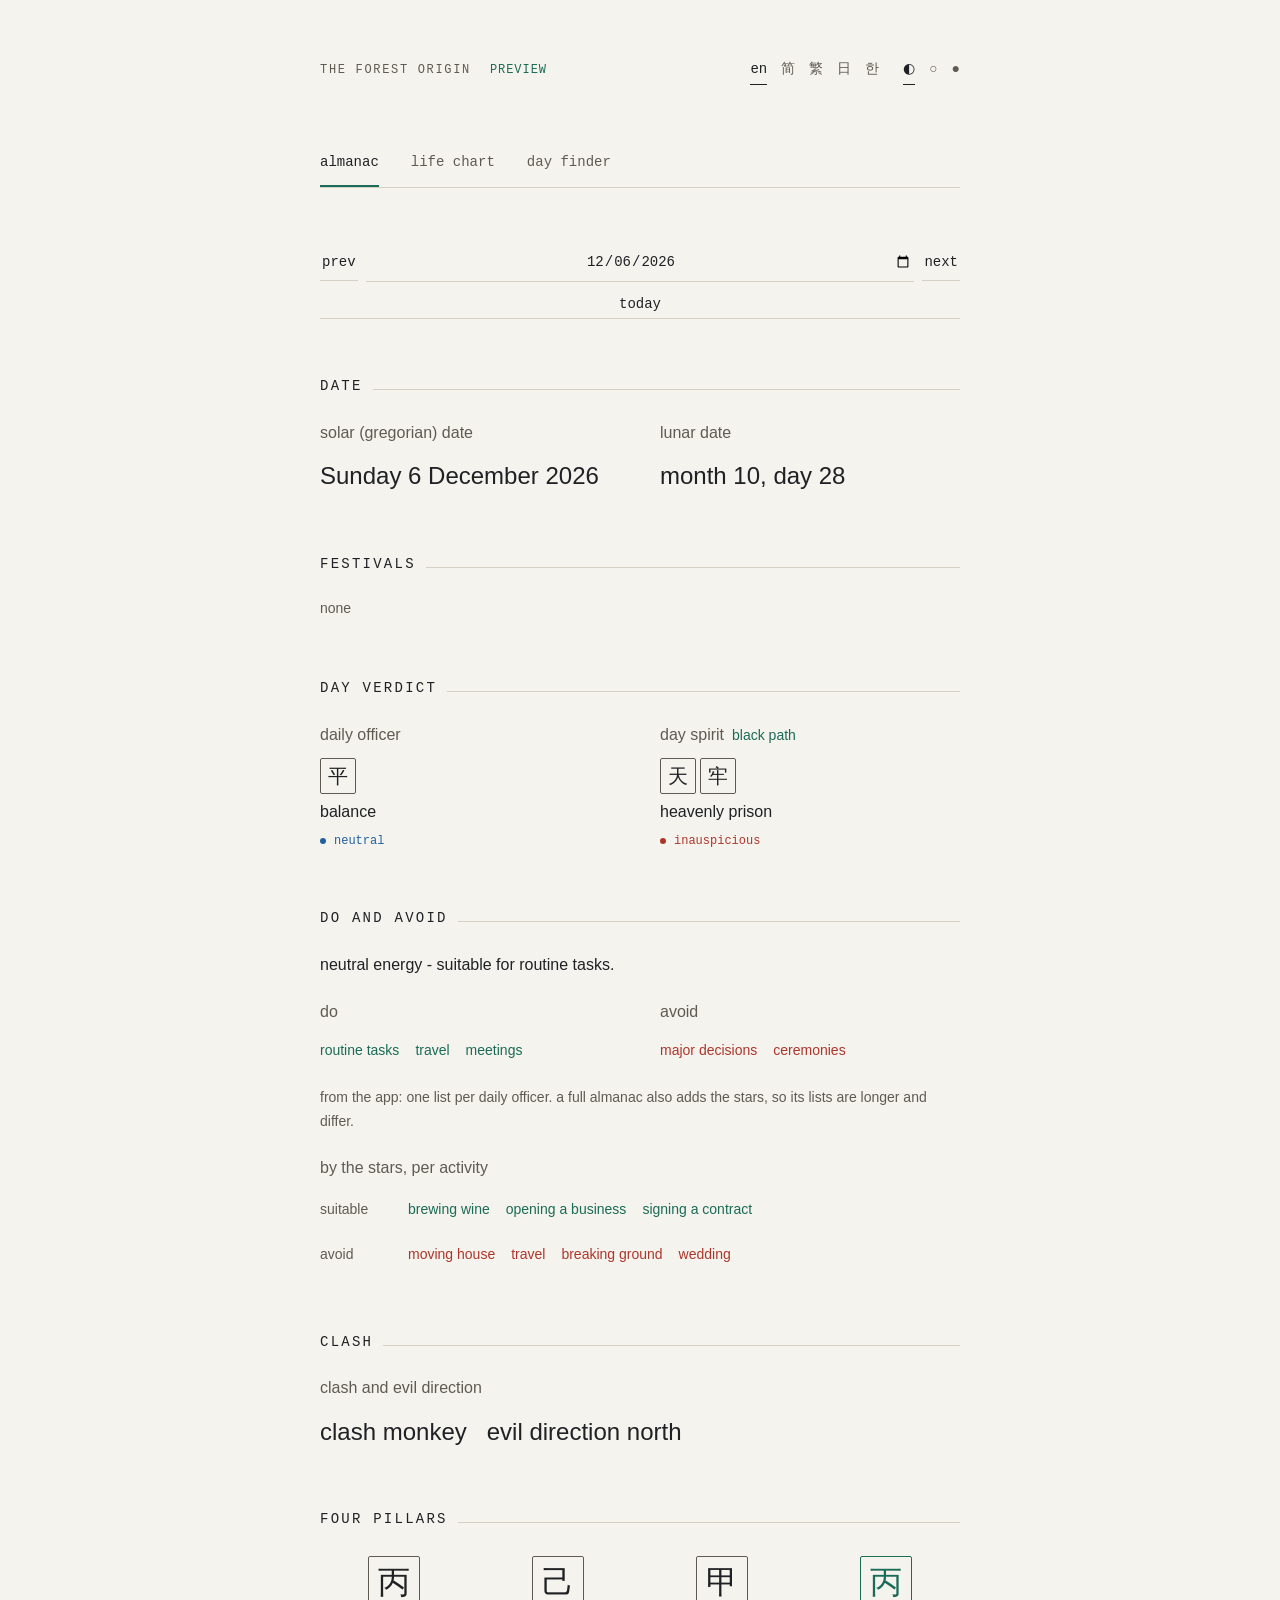
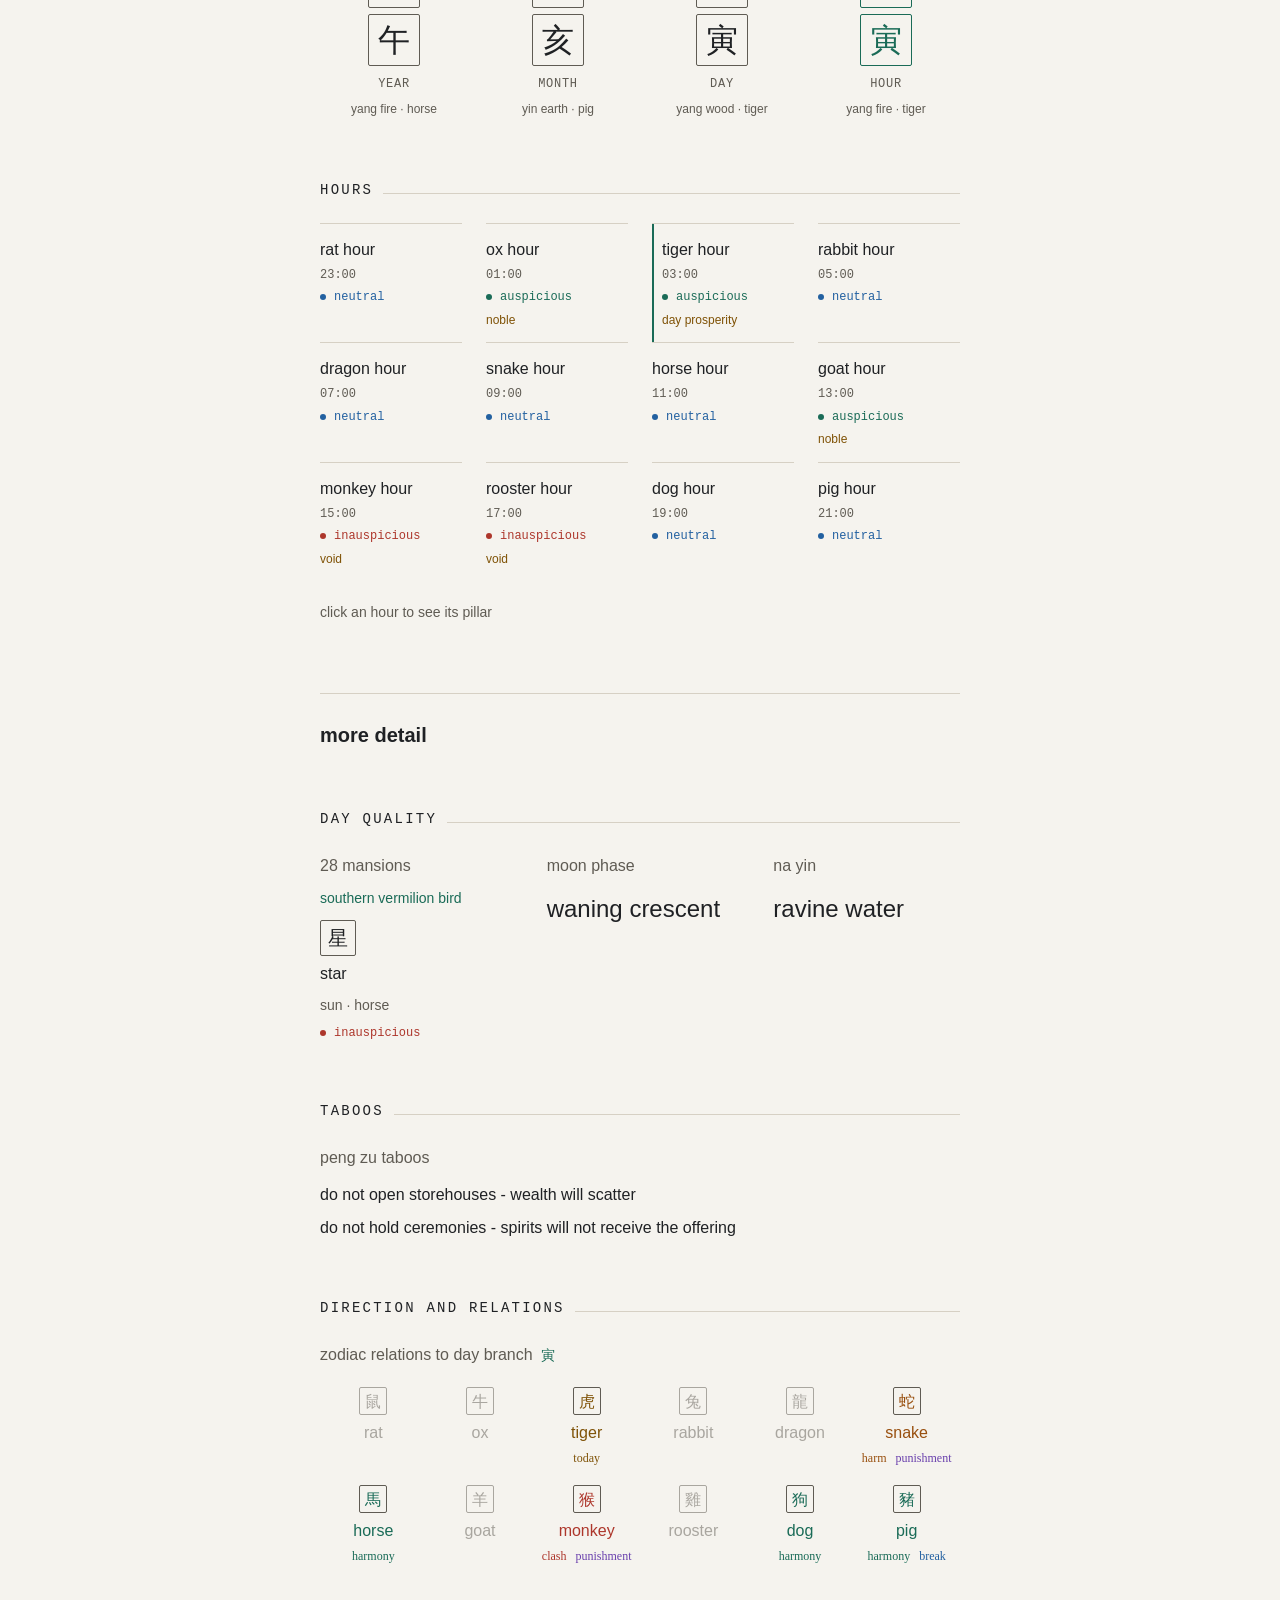
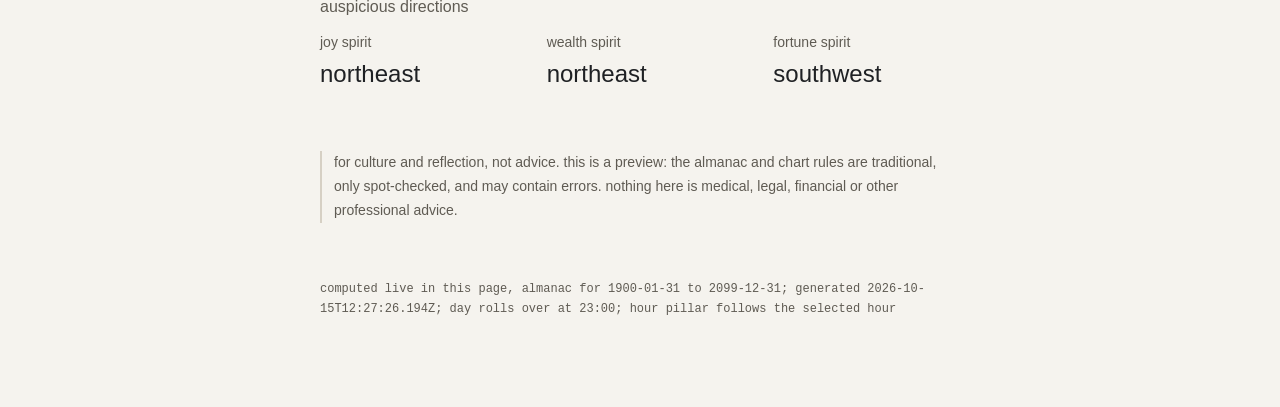
==== commit bdc8851d: "publish: /app preview with luck pillars, gender input and expert notes" ====
--- a/app/index.html
+++ b/app/index.html
@@ -300,6 +300,14 @@
 .reading { display: flex; flex-direction: column; gap: 16px; }
 .rd { display: flex; flex-direction: column; gap: 2px; }
 .rd .mut { font-size: var(--fs-sm); }
+.pillars.luck { flex-wrap: wrap; row-gap: 24px; }
+.why { margin-top: 12px; }
+.why summary { display: inline-grid; place-items: center; width: 1.4rem; height: 1.4rem; border: 1px solid var(--border); border-radius: 50%; font-size: var(--fs-xs); color: var(--text-dim); cursor: pointer; list-style: none; }
+.why summary::-webkit-details-marker { display: none; }
+.why[open] summary { color: var(--text); border-color: var(--accent); }
+.whybody { margin-top: 10px; display: flex; flex-direction: column; gap: 6px; font-size: var(--fs-sm); color: var(--text-dim); max-width: 42rem; }
+.whybody p { margin: 0; }
+.whybody b { font-weight: 500; color: var(--text); margin-right: 6px; }
 </style>
 </head>
 <body>
@@ -332,7 +340,7 @@
     <div id="finder-out" class="page" style="padding:0"></div>
   </div>
   <div id="tab-bazi" class="page" style="padding:0" hidden>
-    <div class="controls"><input type="text" id="who" placeholder="for (name)" data-ph="name_ph"><input type="datetime-local" id="birth"><button id="save" data-text="save">save</button></div>
+    <div class="controls"><input type="text" id="who" placeholder="for (name)" data-ph="name_ph"><input type="datetime-local" id="birth"><select id="gender" aria-label="gender"><option value="" data-term="性別" data-kind="ui">gender</option><option value="male" data-term="男" data-kind="ui">male</option><option value="female" data-term="女" data-kind="ui">female</option></select><button id="save" data-text="save">save</button></div>
     <div class="controls place"><input type="text" id="place" list="cities" placeholder="birth place (city)" data-ph="place_ph" autocomplete="off"><datalist id="cities"></datalist><input type="number" id="lat" step="0.01" min="-66" max="66" placeholder="latitude" data-ph="lat_ph"><input type="number" id="lon" step="0.01" min="-180" max="180" placeholder="longitude (east +)" data-ph="lon_ph"><input type="text" id="tz" placeholder="time zone, e.g. Asia/Singapore" data-ph="tz_ph" autocomplete="off"></div>
     <div id="people" class="people"></div>
     <div class="controls"><button id="export" data-text="export">export</button><button id="import-btn" data-text="import">import</button><input type="file" id="import" accept=".json,application/json" hidden><span id="people-msg" class="mut"></span></div>
@@ -2476,6 +2484,40 @@
 // whole-sign house (1 to 12) of an ecliptic longitude: the rising sign is house 1
 const houseOf = (longitude, ascLongitude) => ((Math.floor(longitude / 30) - Math.floor(ascLongitude / 30) + 12) % 12) + 1;
 
+// bazi luck pillars (大運) and yearly pillars (流年). plain js, pure functions, standard rules:
+// direction: yang year stem + male, or yin year stem + female, runs forward; the others backward.
+// start age: days from the birth to the next jie (forward) or the previous jie (backward); 3 days is 1 year, 1 day is 4 months.
+// the 12 jie (節) are the solar terms where the sun's longitude is 15 + 30k degrees (立春 is 315).
+
+const LK_STEMS = [...'甲乙丙丁戊己庚辛壬癸'], LK_BRANCHES = [...'子丑寅卯辰巳午未申酉戌亥'];
+const luckDirection = (yearStem, gender) => (LK_STEMS.indexOf(yearStem) % 2 === 0) === (gender === 'male') ? 1 : -1;
+const lkSigned = (lon, target) => (((lon - target + 540) % 360) - 180); // negative before the target, positive after
+// first crossing of a longitude after (dir 1) or before (dir -1) an instant: day steps, then bisection
+const lkCross = (target, from, dir) => {
+  const at = (t) => lkSigned(sunLongitude(new Date(t)), target);
+  let a = from.getTime(), b = a;
+  if (dir > 0) { while (at(b) < 0) { a = b; b += 86400000; } } else { while (at(a) >= 0) { b = a; a -= 86400000; } }
+  for (let i = 0; i < 40; i++) { const m = (a + b) / 2; if (at(m) < 0) a = m; else b = m; } // a before the crossing, b after
+  return new Date(b);
+};
+const lkTargets = (date) => { const k = Math.floor(((sunLongitude(date) - 15 + 360) % 360) / 30); return { prev: (15 + k * 30) % 360, next: (15 + (k + 1) * 30) % 360 }; };
+const nextJie = (date) => { const target = lkTargets(date).next; return { target, date: lkCross(target, date, 1) }; };
+const prevJie = (date) => { const target = lkTargets(date).prev; return { target, date: lkCross(target, date, -1) }; };
+// the age at which the first luck pillar starts: whole years and months
+const startAge = (birth, dir) => {
+  const jie = dir > 0 ? nextJie(birth) : prevJie(birth), days = Math.abs(jie.date - birth) / 86400000, age = days / 3;
+  const years = Math.floor(age);
+  return { years, months: Math.min(11, Math.floor((age - years) * 12)), days, jie: jie.date };
+};
+// index in the 60-cycle of a stem and branch (they share parity)
+const lkIndex = (stem, branch) => { const s = LK_STEMS.indexOf(stem), b = LK_BRANCHES.indexOf(branch); for (let i = s; i < 60; i += 10) if (i % 12 === b) return i; return -1; };
+const luckPillars = (monthPillar, dir, count = 9) => {
+  const base = lkIndex(monthPillar[0], monthPillar[1]);
+  return Array.from({ length: count }, (_, i) => { const n = (((base + dir * (i + 1)) % 60) + 60) % 60; return { stem: LK_STEMS[n % 10], branch: LK_BRANCHES[n % 12], step: i }; });
+};
+// pillar of a Gregorian year (the year pillar changes at 立春, so this is the pillar from 立春 onward)
+const yearPillar = (year) => [LK_STEMS[(((year - 4) % 10) + 10) % 10], LK_BRANCHES[(((year - 4) % 12) + 12) % 12]];
+
 // assembles one day of the app's output for a date (YYYY-MM-DD) from bazi-logic (L) and the report-only logic (R).
 // the page and the test both build a day through this function, so they cannot drift apart.
 // pure apart from the clock's time zone: it reads local date parts. hour pillars are taken at 00:00, 02:00 ... 22:00 (one per branch).
@@ -2518,7 +2560,7 @@
   };
 }
 
-const DATA = {"meta":{"generated":"2026-10-11T17:31:03.597Z","labels":[{"id":"yue4_yan4","kind":"star","zh_hant":"月厭","zh_hans":"月厌","ja":"月厭","ko":"월염","en":"month aversion","pinyin":"yuè yàn"},{"id":"tian1_yuan4","kind":"star","zh_hant":"天願","zh_hans":"天愿","ja":"天願","ko":"천원","en":"heaven's wish","pinyin":"tiān yuàn"},{"id":"yue4_jian4","kind":"star","zh_hant":"月建","zh_hans":"月建","ja":"月建","ko":"월건","en":"month establishment","pinyin":"yuè jiàn"},{"id":"tu3_fu3","kind":"star","zh_hant":"土府","zh_hans":"土府","ja":"土府","ko":"토부(土府)","en":"earth mansion","pinyin":"tǔ fǔ"},{"id":"wang2_ri4","kind":"star","zh_hant":"王日","zh_hans":"王日","ja":"王日","ko":"왕일","en":"king day","pinyin":"wáng rì"},{"id":"jian4_ri4","kind":"star","zh_hant":"建日","zh_hans":"建日","ja":"建日","ko":"건일","en":"establish day","pinyin":"jiàn rì"},{"id":"tian1_she4","kind":"star","zh_hant":"天赦","zh_hans":"天赦","ja":"天赦","ko":"천사","en":"heaven's pardon","pinyin":"tiān shè"},{"id":"yue4_en1","kind":"star","zh_hant":"月恩","zh_hans":"月恩","ja":"月恩","ko":"월은","en":"month grace","pinyin":"yuè ēn"},{"id":"si4_xiang4","kind":"star","zh_hant":"四相","zh_hans":"四相","ja":"四相","ko":"사상","en":"four ministers","pinyin":"sì xiàng"},{"id":"man3_ri4","kind":"star","zh_hant":"滿日","zh_hans":"满日","ja":"満日","ko":"만일","en":"full day","pinyin":"mǎn rì"},{"id":"ping2_ri4","kind":"star","zh_hant":"平日","zh_hans":"平日","ja":"平日","ko":"평일","en":"level day","pinyin":"píng rì"},{"id":"cheng2_ri4","kind":"star","zh_hant":"成日","zh_hans":"成日","ja":"成日","ko":"성일","en":"success day","pinyin":"chéng rì"},{"id":"shou1_ri4","kind":"star","zh_hant":"收日","zh_hans":"收日","ja":"収日","ko":"수일","en":"collect day","pinyin":"shōu rì"},{"id":"kai1_ri4","kind":"star","zh_hant":"開日","zh_hans":"开日","ja":"開日","ko":"개일","en":"open day","pinyin":"kāi rì"},{"id":"bi4_ri4","kind":"star","zh_hant":"閉日","zh_hans":"闭日","ja":"閉日","ko":"폐일","en":"close day","pinyin":"bì rì"},{"id":"liu4_he2","kind":"star","zh_hant":"六合","zh_hans":"六合","ja":"六合","ko":"육합","en":"six harmonies","pinyin":"liù hé"},{"id":"ji2_qi1","kind":"star","zh_hant":"吉期","zh_hans":"吉期","ja":"吉期","ko":"길기","en":"auspicious date","pinyin":"jí qī"},{"id":"yi4_ma3","kind":"star","zh_hant":"驛馬","zh_hans":"驿马","ja":"駅馬","ko":"역마","en":"post horse","pinyin":"yì mǎ"},{"id":"tian1_ma3","kind":"star","zh_hant":"天馬","zh_hans":"天马","ja":"天馬","ko":"천마","en":"heavenly horse","pinyin":"tiān mǎ"},{"id":"gui1_ji4","kind":"star","zh_hant":"歸忌","zh_hans":"归忌","ja":"帰忌","ko":"귀기","en":"return taboo","pinyin":"guī jì"},{"id":"wu3_he2","kind":"star","zh_hant":"五合","zh_hans":"五合","ja":"五合","ko":"오합","en":"five union","pinyin":"wǔ hé"},{"id":"shi2_de2","kind":"star","zh_hant":"時德","zh_hans":"时德","ja":"時徳","ko":"시덕","en":"season virtue","pinyin":"shí dé"},{"id":"tian1_li4","kind":"star","zh_hant":"天吏","zh_hans":"天吏","ja":"天吏","ko":"천리","en":"heaven's official","pinyin":"tiān lì"},{"id":"tian1_zei2","kind":"star","zh_hant":"天賊","zh_hans":"天贼","ja":"天賊","ko":"천적","en":"heaven's thief","pinyin":"tiān zéi"},{"id":"yue4_xing2","kind":"star","zh_hant":"月刑","zh_hans":"月刑","ja":"月刑","ko":"월형","en":"month punishment","pinyin":"yuè xíng"},{"id":"min2_ri4","kind":"star","zh_hant":"民日","zh_hans":"民日","ja":"民日","ko":"민일","en":"common day","pinyin":"mín rì"},{"id":"bu4_jiang1","kind":"star","zh_hant":"不將","zh_hans":"不将","ja":"不将","ko":"불장","en":"no-clash pairing","pinyin":"bù jiāng"},{"id":"yue4_de2_he2","kind":"star","zh_hant":"月德合","zh_hans":"月德合","ja":"月徳合","ko":"월덕합","en":"month virtue union","pinyin":"yuè dé hé"},{"id":"san1_he2","kind":"star","zh_hant":"三合","zh_hans":"三合","ja":"三合","ko":"삼합","en":"three union","pinyin":"sān hé"},{"id":"wu3_fu4","kind":"star","zh_hant":"五富","zh_hans":"五富","ja":"五富","ko":"오부","en":"five wealth","pinyin":"wǔ fù"},{"id":"jie2_sha1","kind":"star","zh_hant":"劫煞","zh_hans":"劫煞","ja":"劫煞","ko":"겁살","en":"robbery star","pinyin":"jié shā"},{"id":"si4_ri4","kind":"star","zh_hant":"巳日","zh_hans":"巳日","ja":"巳日","ko":"사일","en":"snake day","pinyin":"sì rì"},{"id":"tian1_de2","kind":"star","zh_hant":"天德","zh_hans":"天德","ja":"天徳","ko":"천덕","en":"heaven virtue","pinyin":"tiān dé"},{"id":"zai1_sha1","kind":"star","zh_hant":"災煞","zh_hans":"灾煞","ja":"災煞","ko":"재살","en":"calamity star","pinyin":"zāi shā"},{"id":"yan4_dui4","kind":"star","zh_hant":"厭對","zh_hans":"厌对","ja":"厭対","ko":"염대","en":"aversion opposite","pinyin":"yàn duì"},{"id":"yue4_po4","kind":"star","zh_hant":"月破","zh_hans":"月破","ja":"月破","ko":"월파","en":"month break","pinyin":"yuè pò"},{"id":"yue4_sha1","kind":"star","zh_hant":"月煞","zh_hans":"月煞","ja":"月煞","ko":"월살","en":"month evil","pinyin":"yuè shā"},{"id":"yue4_hai4","kind":"star","zh_hant":"月害","zh_hans":"月害","ja":"月害","ko":"월해","en":"month harm","pinyin":"yuè hài"},{"id":"xin1_ri4","kind":"star","zh_hant":"辛日","zh_hans":"辛日","ja":"辛日","ko":"신일","en":"xin day","pinyin":"xīn rì"},{"id":"di4_nang2","kind":"star","zh_hant":"地囊","zh_hans":"地囊","ja":"地囊","ko":"지낭","en":"earth bag","pinyin":"dì náng"},{"id":"tian1_xi3","kind":"star","zh_hant":"天喜","zh_hans":"天喜","ja":"天喜","ko":"천희","en":"heavenly joy","pinyin":"tiān xǐ"},{"id":"tu3_fu2","kind":"star","zh_hant":"土符","zh_hans":"土符","ja":"土符","ko":"토부(土符)","en":"earth talisman","pinyin":"tǔ fú"},{"id":"wu3_li2","kind":"star","zh_hant":"五離","zh_hans":"五离","ja":"五離","ko":"오리","en":"five separation","pinyin":"wǔ lí"},{"id":"yue4_de2","kind":"star","zh_hant":"月德","zh_hans":"月德","ja":"月徳","ko":"월덕","en":"month virtue","pinyin":"yuè dé"},{"id":"da4_shi2","kind":"star","zh_hant":"大時","zh_hans":"大时","ja":"大時","ko":"대시","en":"great time","pinyin":"dà shí"},{"id":"wang3_wang2","kind":"star","zh_hant":"往亡","zh_hans":"往亡","ja":"往亡","ko":"왕망","en":"departure void","pinyin":"wǎng wáng"},{"id":"jiu3_kong1","kind":"star","zh_hant":"九空","zh_hans":"九空","ja":"九空","ko":"구공","en":"nine voids","pinyin":"jiǔ kōng"},{"id":"hai4_ri4","kind":"star","zh_hant":"亥日","zh_hans":"亥日","ja":"亥日","ko":"해일","en":"pig day","pinyin":"hài rì"},{"id":"wu3_mu4","kind":"star","zh_hant":"五墓","zh_hans":"五墓","ja":"五墓","ko":"오묘","en":"five tombs","pinyin":"wǔ mù"},{"id":"si4_fei4","kind":"star","zh_hant":"四廢","zh_hans":"四废","ja":"四廃","ko":"사폐","en":"four abandoned","pinyin":"sì fèi"},{"id":"ba1_zhuan1","kind":"star","zh_hant":"八專","zh_hans":"八专","ja":"八専","ko":"팔전","en":"eight specialties","pinyin":"bā zhuān"},{"id":"si4_ji4","kind":"star","zh_hant":"四忌","zh_hans":"四忌","ja":"四忌","ko":"사기","en":"four taboos","pinyin":"sì jì"},{"id":"si4_hao4","kind":"star","zh_hant":"四耗","zh_hans":"四耗","ja":"四耗","ko":"사모","en":"four wastes","pinyin":"sì hào"},{"id":"si4_qiong2","kind":"star","zh_hant":"四窮","zh_hans":"四穷","ja":"四窮","ko":"사궁","en":"four exhausted","pinyin":"sì qióng"},{"id":"tian1_de2_he2","kind":"star","zh_hant":"天德合","zh_hans":"天德合","ja":"天徳合","ko":"천덕합","en":"heaven virtue union","pinyin":"tiān dé hé"},{"id":"da4_hao4","kind":"star","zh_hant":"大耗","zh_hans":"大耗","ja":"大耗","ko":"대모","en":"great waste","pinyin":"dà hào"},{"id":"yun4_niang4","kind":"activity","zh_hant":"醞釀","zh_hans":"酝酿","show_hans":"酿酒","show_hant":"釀酒","ja":"酒造り","ko":"술 빚기","en":"brewing wine","pinyin":"yùn niàng"},{"id":"kai1_shi4","kind":"activity","zh_hant":"開市","zh_hans":"开市","ja":"開業","ko":"개업","en":"opening a business","pinyin":"kāi shì"},{"id":"li4_quan4","kind":"activity","zh_hant":"立券","zh_hans":"立券","ja":"契約","ko":"계약","en":"signing a contract","pinyin":"lì quàn"},{"id":"yi2_xi3","kind":"activity","zh_hant":"移徙","zh_hans":"移徙","ja":"引っ越し","ko":"이사","en":"moving house","pinyin":"yí xǐ"},{"id":"chu1_xing2","kind":"activity","zh_hant":"出行","zh_hans":"出行","ja":"旅行","ko":"여행","en":"travel","pinyin":"chū xíng"},{"id":"dong4_tu3","kind":"activity","zh_hant":"動土","zh_hans":"动土","ja":"着工","ko":"착공","en":"breaking ground","pinyin":"dòng tǔ"},{"id":"jia4_qu3","kind":"activity","zh_hant":"嫁娶","zh_hans":"嫁娶","ja":"結婚","ko":"결혼","en":"wedding","pinyin":"jià qǔ"},{"id":"jian4","kind":"officer","zh_hant":"建","zh_hans":"建","ja":"建","ko":"건","en":"establish","pinyin":"jiàn"},{"id":"chu2","kind":"officer","zh_hant":"除","zh_hans":"除","ja":"除","ko":"제","en":"remove","pinyin":"chú"},{"id":"man3","kind":"officer","zh_hant":"滿","zh_hans":"满","ja":"満","ko":"만","en":"full","pinyin":"mǎn"},{"id":"ping2","kind":"officer","zh_hant":"平","zh_hans":"平","ja":"平","ko":"평","en":"balance","pinyin":"píng"},{"id":"ding4","kind":"officer","zh_hant":"定","zh_hans":"定","ja":"定","ko":"정","en":"settle","pinyin":"dìng"},{"id":"zhi2","kind":"officer","zh_hant":"執","zh_hans":"执","ja":"執","ko":"집","en":"hold","pinyin":"zhí"},{"id":"po4","kind":"officer","zh_hant":"破","zh_hans":"破","ja":"破","ko":"파","en":"break","pinyin":"pò"},{"id":"wei1","kind":"officer","zh_hant":"危","zh_hans":"危","ja":"危","ko":"위","en":"danger","pinyin":"wēi"},{"id":"cheng2","kind":"officer","zh_hant":"成","zh_hans":"成","ja":"成","ko":"성","en":"success","pinyin":"chéng"},{"id":"shou1","kind":"officer","zh_hant":"收","zh_hans":"收","ja":"収","ko":"수","en":"receive","pinyin":"shōu"},{"id":"kai1","kind":"officer","zh_hant":"開","zh_hans":"开","ja":"開","ko":"개","en":"open","pinyin":"kāi"},{"id":"bi4","kind":"officer","zh_hant":"閉","zh_hans":"闭","ja":"閉","ko":"폐","en":"close","pinyin":"bì"},{"id":"shu3","kind":"animal","zh_hant":"鼠","zh_hans":"鼠","ja":"鼠","ko":"쥐","en":"rat","pinyin":"shǔ"},{"id":"niu2","kind":"animal","zh_hant":"牛","zh_hans":"牛","ja":"牛","ko":"소","en":"ox","pinyin":"niú"},{"id":"hu3","kind":"animal","zh_hant":"虎","zh_hans":"虎","ja":"虎","ko":"호랑이","en":"tiger","pinyin":"hǔ"},{"id":"tu4","kind":"animal","zh_hant":"兔","zh_hans":"兔","ja":"兎","ko":"토끼","en":"rabbit","pinyin":"tù"},{"id":"long2","kind":"animal","zh_hant":"龍","zh_hans":"龙","ja":"竜","ko":"용","en":"dragon","pinyin":"lóng"},{"id":"she2","kind":"animal","zh_hant":"蛇","zh_hans":"蛇","ja":"蛇","ko":"뱀","en":"snake","pinyin":"shé"},{"id":"ma3","kind":"animal","zh_hant":"馬","zh_hans":"马","ja":"馬","ko":"말","en":"horse","pinyin":"mǎ"},{"id":"yang2","kind":"animal","zh_hant":"羊","zh_hans":"羊","ja":"羊","ko":"양","en":"goat","pinyin":"yáng"},{"id":"hou2","kind":"animal","zh_hant":"猴","zh_hans":"猴","ja":"猴","ko":"원숭이","en":"monkey","pinyin":"hóu"},{"id":"ji1","kind":"animal","zh_hant":"雞","zh_hans":"鸡","ja":"鶏","ko":"닭","en":"rooster","pinyin":"jī"},{"id":"gou3","kind":"animal","zh_hant":"狗","zh_hans":"狗","ja":"犬","ko":"개","en":"dog","pinyin":"gǒu"},{"id":"zhu1","kind":"animal","zh_hant":"豬","zh_hans":"猪","ja":"猪","ko":"돼지","en":"pig","pinyin":"zhū"},{"id":"zhi2_ri4","kind":"relation","zh_hant":"值日","zh_hans":"值日","ja":"当日","ko":"당일","en":"today","pinyin":"zhí rì"},{"id":"chong1","kind":"relation","zh_hant":"沖","zh_hans":"冲","ja":"沖","ko":"충","en":"clash","pinyin":"chōng"},{"id":"he2","kind":"relation","zh_hant":"合","zh_hans":"合","ja":"合","ko":"합","en":"harmony","pinyin":"hé"},{"id":"hai4","kind":"relation","zh_hant":"害","zh_hans":"害","ja":"害","ko":"해","en":"harm","pinyin":"hài"},{"id":"xing2","kind":"relation","zh_hant":"刑","zh_hans":"刑","ja":"刑","ko":"형","en":"punishment","pinyin":"xíng"},{"id":"po4_2","kind":"relation","zh_hant":"破","zh_hans":"破","ja":"破","ko":"파","en":"break","pinyin":"pò"},{"id":"li4_shu1","kind":"ui","zh_hant":"曆書","zh_hans":"历书","ja":"暦","ko":"만세력","en":"almanac","pinyin":"lì shū"},{"id":"ming4_pan2","kind":"ui","zh_hant":"命盤","zh_hans":"命盘","ja":"命式","ko":"명식","en":"life chart","pinyin":"mìng pán"},{"id":"ze2_ri4","kind":"ui","zh_hant":"擇日","zh_hans":"择日","ja":"日取り","ko":"택일","en":"day finder","pinyin":"zé rì"},{"id":"qing1_long2","kind":"spirit","zh_hant":"青龍","zh_hans":"青龙","ja":"青龍","ko":"청룡","en":"azure dragon","pinyin":"qīng lóng"},{"id":"ming2_tang2","kind":"spirit","zh_hant":"明堂","zh_hans":"明堂","ja":"明堂","ko":"명당","en":"bright hall","pinyin":"míng táng"},{"id":"tian1_xing2","kind":"spirit","zh_hant":"天刑","zh_hans":"天刑","ja":"天刑","ko":"천형","en":"heavenly punishment","pinyin":"tiān xíng"},{"id":"zhu1_que4","kind":"spirit","zh_hant":"朱雀","zh_hans":"朱雀","ja":"朱雀","ko":"주작","en":"vermilion bird","pinyin":"zhū què"},{"id":"jin1_gui4","kind":"spirit","zh_hant":"金匱","zh_hans":"金匮","ja":"金匱","ko":"금궤","en":"golden cabinet","pinyin":"jīn guì"},{"id":"tian1_de2_2","kind":"spirit","zh_hant":"天德","zh_hans":"天德","ja":"天徳","ko":"천덕","en":"heavenly virtue","pinyin":"tiān dé"},{"id":"bai2_hu3","kind":"spirit","zh_hant":"白虎","zh_hans":"白虎","ja":"白虎","ko":"백호","en":"white tiger","pinyin":"bái hǔ"},{"id":"yu4_tang2","kind":"spirit","zh_hant":"玉堂","zh_hans":"玉堂","ja":"玉堂","ko":"옥당","en":"jade hall","pinyin":"yù táng"},{"id":"tian1_lao2","kind":"spirit","zh_hant":"天牢","zh_hans":"天牢","ja":"天牢","ko":"천뢰","en":"heavenly prison","pinyin":"tiān láo"},{"id":"xuan2_wu3","kind":"spirit","zh_hant":"玄武","zh_hans":"玄武","ja":"玄武","ko":"현무","en":"black tortoise","pinyin":"xuán wǔ"},{"id":"si1_ming4","kind":"spirit","zh_hant":"司命","zh_hans":"司命","ja":"司命","ko":"사명","en":"life governor","pinyin":"sī mìng"},{"id":"gou1_chen2","kind":"spirit","zh_hant":"勾陳","zh_hans":"勾陈","ja":"勾陳","ko":"구진","en":"hook chen","pinyin":"gōu chén"},{"id":"huang2_dao4","kind":"spirit","zh_hant":"黃道","zh_hans":"黄道","ja":"黄道","ko":"황도","en":"yellow path","pinyin":"huáng dào"},{"id":"hei1_dao4","kind":"spirit","zh_hant":"黑道","zh_hans":"黑道","ja":"黒道","ko":"흑도","en":"black path","pinyin":"hēi dào"},{"id":"dong1_fang1_qing1_long2","kind":"quarter","zh_hant":"東方青龍","zh_hans":"东方青龙","ja":"東方青龍","ko":"동방 청룡","en":"eastern azure dragon","pinyin":"dōng fāng qīng lóng"},{"id":"bei3_fang1_xuan2_wu3","kind":"quarter","zh_hant":"北方玄武","zh_hans":"北方玄武","ja":"北方玄武","ko":"북방 현무","en":"northern black tortoise","pinyin":"běi fāng xuán wǔ"},{"id":"xi1_fang1_bai2_hu3","kind":"quarter","zh_hant":"西方白虎","zh_hans":"西方白虎","ja":"西方白虎","ko":"서방 백호","en":"western white tiger","pinyin":"xī fāng bái hǔ"},{"id":"nan2_fang1_zhu1_que4","kind":"quarter","zh_hant":"南方朱雀","zh_hans":"南方朱雀","ja":"南方朱雀","ko":"남방 주작","en":"southern vermilion bird","pinyin":"nán fāng zhū què"},{"id":"mu4","kind":"element","zh_hant":"木","zh_hans":"木","ja":"木","ko":"목","en":"wood","pinyin":"mù"},{"id":"jin1","kind":"element","zh_hant":"金","zh_hans":"金","ja":"金","ko":"금","en":"metal","pinyin":"jīn"},{"id":"tu3","kind":"element","zh_hant":"土","zh_hans":"土","ja":"土","ko":"토","en":"earth","pinyin":"tǔ"},{"id":"ri4","kind":"element","zh_hant":"日","zh_hans":"日","ja":"日","ko":"해","en":"sun","pinyin":"rì"},{"id":"yue4","kind":"element","zh_hant":"月","zh_hans":"月","ja":"月","ko":"달","en":"moon","pinyin":"yuè"},{"id":"huo3","kind":"element","zh_hant":"火","zh_hans":"火","ja":"火","ko":"화","en":"fire","pinyin":"huǒ"},{"id":"shui3","kind":"element","zh_hant":"水","zh_hans":"水","ja":"水","ko":"수","en":"water","pinyin":"shuǐ"},{"id":"jiao1","kind":"animal","zh_hant":"蛟","zh_hans":"蛟","ja":"蛟","ko":"교룡","en":"flood dragon","pinyin":"jiāo"},{"id":"he2_2","kind":"animal","zh_hant":"貉","zh_hans":"貉","ja":"貉","ko":"너구리","en":"raccoon dog","pinyin":"hé"},{"id":"hu2","kind":"animal","zh_hant":"狐","zh_hans":"狐","ja":"狐","ko":"여우","en":"fox","pinyin":"hú"},{"id":"bao4","kind":"animal","zh_hant":"豹","zh_hans":"豹","ja":"豹","ko":"표범","en":"leopard","pinyin":"bào"},{"id":"xie4","kind":"animal","zh_hant":"獬","zh_hans":"獬","ja":"獬","ko":"해치","en":"xiezhi","pinyin":"xiè"},{"id":"fu2","kind":"animal","zh_hant":"蝠","zh_hans":"蝠","ja":"蝠","ko":"박쥐","en":"bat","pinyin":"fú"},{"id":"yan4","kind":"animal","zh_hant":"燕","zh_hans":"燕","ja":"燕","ko":"제비","en":"swallow","pinyin":"yàn"},{"id":"yu3","kind":"animal","zh_hant":"貐","zh_hans":"貐","ja":"貐","ko":"알유","en":"yayu","pinyin":"yǔ"},{"id":"lang2","kind":"animal","zh_hant":"狼","zh_hans":"狼","ja":"狼","ko":"늑대","en":"wolf","pinyin":"láng"},{"id":"zhi4","kind":"animal","zh_hant":"雉","zh_hans":"雉","ja":"雉","ko":"꿩","en":"pheasant","pinyin":"zhì"},{"id":"wu1","kind":"animal","zh_hant":"烏","zh_hans":"乌","ja":"烏","ko":"까마귀","en":"crow","pinyin":"wū"},{"id":"yuan2","kind":"animal","zh_hant":"猿","zh_hans":"猿","ja":"猿","ko":"긴팔원숭이","en":"ape","pinyin":"yuán"},{"id":"han4","kind":"animal","zh_hant":"犴","zh_hans":"犴","ja":"犴","ko":"큰사슴","en":"elk","pinyin":"hàn"},{"id":"zhang1","kind":"animal","zh_hant":"獐","zh_hans":"獐","ja":"獐","ko":"노루","en":"river deer","pinyin":"zhāng"},{"id":"lu4","kind":"animal","zh_hant":"鹿","zh_hans":"鹿","ja":"鹿","ko":"사슴","en":"deer","pinyin":"lù"},{"id":"yin3","kind":"animal","zh_hant":"蚓","zh_hans":"蚓","ja":"蚓","ko":"지렁이","en":"earthworm","pinyin":"yǐn"},{"id":"jiao3","kind":"mansion","zh_hant":"角","zh_hans":"角","ja":"角","ko":"각","en":"horn","pinyin":"jiǎo"},{"id":"kang4","kind":"mansion","zh_hant":"亢","zh_hans":"亢","ja":"亢","ko":"항","en":"neck","pinyin":"kàng"},{"id":"di1","kind":"mansion","zh_hant":"氐","zh_hans":"氐","ja":"氐","ko":"저","en":"root","pinyin":"dī"},{"id":"fang2","kind":"mansion","zh_hant":"房","zh_hans":"房","ja":"房","ko":"방","en":"room","pinyin":"fáng"},{"id":"xin1","kind":"mansion","zh_hant":"心","zh_hans":"心","ja":"心","ko":"심","en":"heart","pinyin":"xīn"},{"id":"wei3","kind":"mansion","zh_hant":"尾","zh_hans":"尾","ja":"尾","ko":"미","en":"tail","pinyin":"wěi"},{"id":"ji1_2","kind":"mansion","zh_hant":"箕","zh_hans":"箕","ja":"箕","ko":"기","en":"winnowing basket","pinyin":"jī"},{"id":"dou3","kind":"mansion","zh_hant":"斗","zh_hans":"斗","ja":"斗","ko":"두","en":"dipper","pinyin":"dǒu"},{"id":"niu2_2","kind":"mansion","zh_hant":"牛","zh_hans":"牛","ja":"牛","ko":"우","en":"ox","pinyin":"niú"},{"id":"nv3","kind":"mansion","zh_hant":"女","zh_hans":"女","ja":"女","ko":"여","en":"girl","pinyin":"nǚ"},{"id":"xu1","kind":"mansion","zh_hant":"虛","zh_hans":"虚","ja":"虚","ko":"허","en":"emptiness","pinyin":"xū"},{"id":"wei1_2","kind":"mansion","zh_hant":"危","zh_hans":"危","ja":"危","ko":"위(危)","en":"rooftop","pinyin":"wēi"},{"id":"shi4","kind":"mansion","zh_hant":"室","zh_hans":"室","ja":"室","ko":"실","en":"encampment","pinyin":"shì"},{"id":"bi4_2","kind":"mansion","zh_hant":"壁","zh_hans":"壁","ja":"壁","ko":"벽","en":"wall","pinyin":"bì"},{"id":"kui2","kind":"mansion","zh_hant":"奎","zh_hans":"奎","ja":"奎","ko":"규","en":"legs","pinyin":"kuí"},{"id":"lou2","kind":"mansion","zh_hant":"婁","zh_hans":"娄","ja":"婁","ko":"루","en":"bond","pinyin":"lóu"},{"id":"wei4","kind":"mansion","zh_hant":"胃","zh_hans":"胃","ja":"胃","ko":"위(胃)","en":"stomach","pinyin":"wèi"},{"id":"mao3","kind":"mansion","zh_hant":"昴","zh_hans":"昴","ja":"昴","ko":"묘","en":"hairy head","pinyin":"mǎo"},{"id":"bi4_3","kind":"mansion","zh_hant":"畢","zh_hans":"毕","ja":"畢","ko":"필","en":"net","pinyin":"bì"},{"id":"zi1","kind":"mansion","zh_hant":"觜","zh_hans":"觜","ja":"觜","ko":"자","en":"turtle beak","pinyin":"zī"},{"id":"shen1","kind":"mansion","zh_hant":"參","zh_hans":"参","ja":"参","ko":"삼","en":"three stars","pinyin":"shēn"},{"id":"jing3","kind":"mansion","zh_hant":"井","zh_hans":"井","ja":"井","ko":"정","en":"well","pinyin":"jǐng"},{"id":"gui3","kind":"mansion","zh_hant":"鬼","zh_hans":"鬼","ja":"鬼","ko":"귀","en":"ghost","pinyin":"guǐ"},{"id":"liu3","kind":"mansion","zh_hant":"柳","zh_hans":"柳","ja":"柳","ko":"류","en":"willow","pinyin":"liǔ"},{"id":"xing1","kind":"mansion","zh_hant":"星","zh_hans":"星","ja":"星","ko":"성","en":"star","pinyin":"xīng"},{"id":"zhang1_2","kind":"mansion","zh_hant":"張","zh_hans":"张","ja":"張","ko":"장","en":"extended net","pinyin":"zhāng"},{"id":"yi4","kind":"mansion","zh_hant":"翼","zh_hans":"翼","ja":"翼","ko":"익","en":"wings","pinyin":"yì"},{"id":"zhen3","kind":"mansion","zh_hant":"軫","zh_hans":"轸","ja":"軫","ko":"진","en":"chariot","pinyin":"zhěn"},{"id":"jian4_chu2","kind":"card","zh_hant":"建除","zh_hans":"建除","ja":"十二直","ko":"십이직","en":"daily officer","pinyin":"jiàn chú"},{"id":"shi2_er4_shen2","kind":"card","zh_hant":"十二神","zh_hans":"十二神","ja":"十二神","ko":"십이신","en":"day spirit","pinyin":"shí èr shén"},{"id":"yi2","kind":"card","zh_hant":"宜","zh_hans":"宜","ja":"宜","ko":"하면 좋은 일","en":"do","pinyin":"yí"},{"id":"ji4","kind":"card","zh_hant":"忌","zh_hans":"忌","ja":"忌","ko":"피할 일","en":"avoid","pinyin":"jì"},{"id":"ze2_ri4_2","kind":"card","zh_hant":"擇日","zh_hans":"择日","ja":"星による判定","ko":"활동별 택일","en":"by the stars, per activity","pinyin":"zé rì"},{"id":"chong1_sha1","kind":"card","zh_hant":"沖煞","zh_hans":"冲煞","ja":"沖煞","ko":"충살","en":"clash and evil direction","pinyin":"chōng shā"},{"id":"er4_shi2_ba1_xiu4","kind":"card","zh_hant":"二十八宿","zh_hans":"二十八宿","ja":"二十八宿","ko":"이십팔수","en":"28 mansions","pinyin":"èr shí bā xiù"},{"id":"yue4_xiang4","kind":"card","zh_hant":"月相","zh_hans":"月相","ja":"月相","ko":"월상","en":"moon phase","pinyin":"yuè xiàng"},{"id":"na4_yin1","kind":"card","zh_hant":"納音","zh_hans":"纳音","ja":"納音","ko":"납음","en":"na yin","pinyin":"nà yīn"},{"id":"peng2_zu3_bai3_ji4","kind":"card","zh_hant":"彭祖百忌","zh_hans":"彭祖百忌","ja":"彭祖百忌","ko":"팽조백기","en":"peng zu taboos","pinyin":"péng zǔ bǎi jì"},{"id":"sheng1_xiao4_ji2_chong1","kind":"card","zh_hant":"生肖吉沖","zh_hans":"生肖吉冲","ja":"干支の相性","ko":"일지와 띠의 관계","en":"zodiac relations to day branch","pinyin":"shēng xiào jí chōng"},{"id":"fang1_wei4","kind":"card","zh_hant":"方位","zh_hans":"方位","ja":"吉方位","ko":"길한 방위","en":"auspicious directions","pinyin":"fāng wèi"},{"id":"xiao3_han2","kind":"term","zh_hant":"小寒","zh_hans":"小寒","ja":"小寒","ko":"소한","en":"minor cold","pinyin":"xiǎo hán"},{"id":"da4_han2","kind":"term","zh_hant":"大寒","zh_hans":"大寒","ja":"大寒","ko":"대한","en":"major cold","pinyin":"dà hán"},{"id":"li4_chun1","kind":"term","zh_hant":"立春","zh_hans":"立春","ja":"立春","ko":"입춘","en":"start of spring","pinyin":"lì chūn"},{"id":"yu3_shui3","kind":"term","zh_hant":"雨水","zh_hans":"雨水","ja":"雨水","ko":"우수","en":"rain water","pinyin":"yǔ shuǐ"},{"id":"jing1_zhe2","kind":"term","zh_hant":"驚蟄","zh_hans":"惊蛰","ja":"啓蟄","ko":"경칩","en":"awakening of insects","pinyin":"jīng zhé"},{"id":"chun1_fen1","kind":"term","zh_hant":"春分","zh_hans":"春分","ja":"春分","ko":"춘분","en":"spring equinox","pinyin":"chūn fēn"},{"id":"qing1_ming2","kind":"term","zh_hant":"清明","zh_hans":"清明","ja":"清明","ko":"청명","en":"clear and bright","pinyin":"qīng míng"},{"id":"gu3_yu3","kind":"term","zh_hant":"穀雨","zh_hans":"谷雨","ja":"穀雨","ko":"곡우","en":"grain rain","pinyin":"gǔ yǔ"},{"id":"li4_xia4","kind":"term","zh_hant":"立夏","zh_hans":"立夏","ja":"立夏","ko":"입하","en":"start of summer","pinyin":"lì xià"},{"id":"xiao3_man3","kind":"term","zh_hant":"小滿","zh_hans":"小满","ja":"小満","ko":"소만","en":"grain buds","pinyin":"xiǎo mǎn"},{"id":"mang2_zhong4","kind":"term","zh_hant":"芒種","zh_hans":"芒种","ja":"芒種","ko":"망종","en":"grain in ear","pinyin":"máng zhòng"},{"id":"xia4_zhi4","kind":"term","zh_hant":"夏至","zh_hans":"夏至","ja":"夏至","ko":"하지","en":"summer solstice","pinyin":"xià zhì"},{"id":"xiao3_shu3","kind":"term","zh_hant":"小暑","zh_hans":"小暑","ja":"小暑","ko":"소서","en":"minor heat","pinyin":"xiǎo shǔ"},{"id":"da4_shu3","kind":"term","zh_hant":"大暑","zh_hans":"大暑","ja":"大暑","ko":"대서","en":"major heat","pinyin":"dà shǔ"},{"id":"li4_qiu1","kind":"term","zh_hant":"立秋","zh_hans":"立秋","ja":"立秋","ko":"입추","en":"start of autumn","pinyin":"lì qiū"},{"id":"chu3_shu3","kind":"term","zh_hant":"處暑","zh_hans":"处暑","ja":"処暑","ko":"처서","en":"end of heat","pinyin":"chǔ shǔ"},{"id":"bai2_lu4","kind":"term","zh_hant":"白露","zh_hans":"白露","ja":"白露","ko":"백로","en":"white dew","pinyin":"bái lù"},{"id":"qiu1_fen1","kind":"term","zh_hant":"秋分","zh_hans":"秋分","ja":"秋分","ko":"추분","en":"autumn equinox","pinyin":"qiū fēn"},{"id":"han2_lu4","kind":"term","zh_hant":"寒露","zh_hans":"寒露","ja":"寒露","ko":"한로","en":"cold dew","pinyin":"hán lù"},{"id":"shuang1_jiang4","kind":"term","zh_hant":"霜降","zh_hans":"霜降","ja":"霜降","ko":"상강","en":"frost descent","pinyin":"shuāng jiàng"},{"id":"li4_dong1","kind":"term","zh_hant":"立冬","zh_hans":"立冬","ja":"立冬","ko":"입동","en":"start of winter","pinyin":"lì dōng"},{"id":"xiao3_xue3","kind":"term","zh_hant":"小雪","zh_hans":"小雪","ja":"小雪","ko":"소설","en":"minor snow","pinyin":"xiǎo xuě"},{"id":"da4_xue3","kind":"term","zh_hant":"大雪","zh_hans":"大雪","ja":"大雪","ko":"대설","en":"major snow","pinyin":"dà xuě"},{"id":"dong1_zhi4","kind":"term","zh_hant":"冬至","zh_hans":"冬至","ja":"冬至","ko":"동지","en":"winter solstice","pinyin":"dōng zhì"},{"id":"gong1_li4","kind":"card","zh_hant":"公曆","zh_hans":"公历","ja":"新暦","ko":"양력","en":"solar (gregorian) date","pinyin":"gōng lì"},{"id":"nong2_li4","kind":"card","zh_hant":"農曆","zh_hans":"农历","ja":"旧暦","ko":"음력","en":"lunar date","pinyin":"nóng lì"},{"id":"jie2_qi4","kind":"ui","zh_hant":"節氣","zh_hans":"节气","ja":"節気","ko":"절기","en":"solar term","pinyin":"jié qì"},{"id":"ri4_qi1","kind":"section","zh_hant":"日期","zh_hans":"日期","ja":"日付","ko":"날짜","en":"date","pinyin":"rì qī"},{"id":"jie2_ri4","kind":"section","zh_hant":"節日","zh_hans":"节日","ja":"祝祭日","ko":"명절과 기념일","en":"festivals","pinyin":"jié rì"},{"id":"ri4_kuang4","kind":"section","zh_hant":"日況","zh_hans":"日况","ja":"日の吉凶","ko":"오늘의 길흉","en":"day verdict","pinyin":"rì kuàng"},{"id":"yi2_ji4","kind":"section","zh_hant":"宜忌","zh_hans":"宜忌","ja":"宜忌","ko":"좋은 일과 피할 일","en":"do and avoid","pinyin":"yí jì"},{"id":"chong1_sha1_2","kind":"section","zh_hant":"沖煞","zh_hans":"冲煞","ja":"沖煞","ko":"충살","en":"clash","pinyin":"chōng shā"},{"id":"si4_zhu4","kind":"section","zh_hant":"四柱","zh_hans":"四柱","ja":"四柱","ko":"사주","en":"four pillars","pinyin":"sì zhù"},{"id":"shi2_chen2","kind":"section","zh_hant":"時辰","zh_hans":"时辰","ja":"時刻","ko":"시진","en":"hours","pinyin":"shí chén"},{"id":"ri4_xiang4","kind":"section","zh_hant":"日象","zh_hans":"日象","ja":"日の象","ko":"날의 성격","en":"day quality","pinyin":"rì xiàng"},{"id":"jin4_ji4","kind":"section","zh_hant":"禁忌","zh_hans":"禁忌","ja":"禁忌","ko":"금기","en":"taboos","pinyin":"jìn jì"},{"id":"fang1_wei4_sheng1_xiao4","kind":"section","zh_hant":"方位生肖","zh_hans":"方位生肖","ja":"方位と干支","ko":"방위와 띠","en":"direction and relations","pinyin":"fāng wèi shēng xiào"},{"id":"ba1_zi4_si4_zhu4","kind":"section","zh_hant":"八字四柱","zh_hans":"八字四柱","ja":"命式の四柱","ko":"사주팔자","en":"four pillars (bazi)","pinyin":"bā zì sì zhù"},{"id":"yi2_ri4","kind":"section","zh_hant":"宜日","zh_hans":"宜日","ja":"適した日","ko":"좋은 날","en":"suitable days","pinyin":"yí rì"},{"id":"cun2_yi2","kind":"section","zh_hant":"存疑","zh_hans":"存疑","ja":"要確認","ko":"확인 필요","en":"unsure","pinyin":"cún yí"},{"id":"tian1","kind":"ui","zh_hant":"天","zh_hans":"天","ja":"日","ko":"일","en":"days","pinyin":"tiān"},{"id":"jia4_ri4","kind":"ui","zh_hant":"假日","zh_hans":"假日","ja":"祝日","ko":"휴일","en":"holiday","pinyin":"jià rì"},{"id":"sha1","kind":"ui","zh_hant":"煞","zh_hans":"煞","ja":"凶方","ko":"살","en":"evil direction","pinyin":"shā"},{"id":"xi3_shen2","kind":"ui","zh_hant":"喜神","zh_hans":"喜神","ja":"喜神","ko":"희신","en":"joy spirit","pinyin":"xǐ shén"},{"id":"cai2_shen2","kind":"ui","zh_hant":"財神","zh_hans":"财神","ja":"財神","ko":"재신","en":"wealth spirit","pinyin":"cái shén"},{"id":"fu2_shen2","kind":"ui","zh_hant":"福神","zh_hans":"福神","ja":"福神","ko":"복신","en":"fortune spirit","pinyin":"fú shén"},{"id":"zi3_shi2","kind":"hour","zh_hant":"子時","zh_hans":"子时","ja":"子の刻","ko":"자시","en":"rat hour","pinyin":"zǐ shí"},{"id":"chou3_shi2","kind":"hour","zh_hant":"丑時","zh_hans":"丑时","ja":"丑の刻","ko":"축시","en":"ox hour","pinyin":"chǒu shí"},{"id":"yin2_shi2","kind":"hour","zh_hant":"寅時","zh_hans":"寅时","ja":"寅の刻","ko":"인시","en":"tiger hour","pinyin":"yín shí"},{"id":"mao3_shi2","kind":"hour","zh_hant":"卯時","zh_hans":"卯时","ja":"卯の刻","ko":"묘시","en":"rabbit hour","pinyin":"mǎo shí"},{"id":"chen2_shi2","kind":"hour","zh_hant":"辰時","zh_hans":"辰时","ja":"辰の刻","ko":"진시","en":"dragon hour","pinyin":"chén shí"},{"id":"si4_shi2","kind":"hour","zh_hant":"巳時","zh_hans":"巳时","ja":"巳の刻","ko":"사시","en":"snake hour","pinyin":"sì shí"},{"id":"wu3_shi2","kind":"hour","zh_hant":"午時","zh_hans":"午时","ja":"午の刻","ko":"오시","en":"horse hour","pinyin":"wǔ shí"},{"id":"wei4_shi2","kind":"hour","zh_hant":"未時","zh_hans":"未时","ja":"未の刻","ko":"미시","en":"goat hour","pinyin":"wèi shí"},{"id":"shen1_shi2","kind":"hour","zh_hant":"申時","zh_hans":"申时","ja":"申の刻","ko":"신시","en":"monkey hour","pinyin":"shēn shí"},{"id":"you3_shi2","kind":"hour","zh_hant":"酉時","zh_hans":"酉时","ja":"酉の刻","ko":"유시","en":"rooster hour","pinyin":"yǒu shí"},{"id":"xu1_shi2","kind":"hour","zh_hant":"戌時","zh_hans":"戌时","ja":"戌の刻","ko":"술시","en":"dog hour","pinyin":"xū shí"},{"id":"hai4_shi2","kind":"hour","zh_hant":"亥時","zh_hans":"亥时","ja":"亥の刻","ko":"해시","en":"pig hour","pinyin":"hài shí"},{"id":"gui4_ren2","kind":"hour","zh_hant":"貴人","zh_hans":"贵人","ja":"貴人","ko":"귀인","en":"noble","pinyin":"guì rén"},{"id":"ri4_lu4","kind":"hour","zh_hant":"日祿","zh_hans":"日禄","ja":"日禄","ko":"일록","en":"day prosperity","pinyin":"rì lù"},{"id":"kong1_wang2","kind":"hour","zh_hant":"空亡","zh_hans":"空亡","ja":"空亡","ko":"공망","en":"void","pinyin":"kōng wáng"},{"id":"ji2","kind":"verdict","zh_hant":"吉","zh_hans":"吉","ja":"吉","ko":"길","en":"auspicious","pinyin":"jí"},{"id":"ping2_2","kind":"verdict","zh_hant":"平","zh_hans":"平","ja":"平","ko":"평","en":"neutral","pinyin":"píng"},{"id":"xiong1","kind":"verdict","zh_hant":"凶","zh_hans":"凶","ja":"凶","ko":"흉","en":"inauspicious","pinyin":"xiōng"},{"id":"yi2_2","kind":"verdict","zh_hant":"宜","zh_hans":"宜","ja":"適","ko":"적합","en":"suitable","pinyin":"yí"},{"id":"ji4_2","kind":"verdict","zh_hant":"忌","zh_hans":"忌","ja":"避","ko":"피함","en":"avoid","pinyin":"jì"},{"id":"cun2_yi2_2","kind":"verdict","zh_hant":"存疑","zh_hans":"存疑","ja":"要確認","ko":"확인 필요","en":"unsure","pinyin":"cún yí"},{"id":"nian2","kind":"ui","zh_hant":"年","zh_hans":"年","ja":"年","ko":"년","en":"year","pinyin":"nián"},{"id":"yue4_2","kind":"ui","zh_hant":"月","zh_hans":"月","ja":"月","ko":"월","en":"month","pinyin":"yuè"},{"id":"ri4_2","kind":"ui","zh_hant":"日","zh_hans":"日","ja":"日","ko":"일","en":"day","pinyin":"rì"},{"id":"shi2","kind":"ui","zh_hant":"時","zh_hans":"时","ja":"時","ko":"시","en":"hour","pinyin":"shí"},{"id":"ri4_zhu3","kind":"ui","zh_hant":"日主","zh_hans":"日主","ja":"日主","ko":"일간","en":"day (master)","pinyin":"rì zhǔ"},{"id":"qian2_yi1_tian1","kind":"ui","zh_hant":"前一天","zh_hans":"前一天","ja":"前日","ko":"전날","en":"prev","pinyin":"qián yī tiān"},{"id":"hou4_yi1_tian1","kind":"ui","zh_hant":"後一天","zh_hans":"后一天","ja":"翌日","ko":"다음날","en":"next","pinyin":"hòu yī tiān"},{"id":"jin1_tian1","kind":"ui","zh_hant":"今天","zh_hans":"今天","ja":"今日","ko":"오늘","en":"today","pinyin":"jīn tiān"},{"id":"geng4_duo1_xiang2_qing2","kind":"ui","zh_hant":"更多詳情","zh_hans":"更多详情","ja":"詳細","ko":"자세히","en":"more detail","pinyin":"gèng duō xiáng qíng"},{"id":"wu2","kind":"ui","zh_hant":"無","zh_hans":"无","ja":"なし","ko":"없음","en":"none","pinyin":"wú"},{"id":"dian3_ji1_shi2_chen2_cha2_kan4_qi2_zhu4","kind":"ui","zh_hant":"點擊時辰查看其柱","zh_hans":"点击时辰查看其柱","ja":"時刻を選ぶとその柱を表示します","ko":"시진을 누르면 해당 기둥이 표시됩니다","en":"click an hour to see its pillar","pinyin":"diǎn jī shí chén chá kàn qí zhù"},{"id":"eyebrow","kind":"text","zh_hant":"the forest origin","zh_hans":"the forest origin","ja":"the forest origin","ko":"the forest origin","en":"the forest origin","pinyin":""},{"id":"preview","kind":"text","zh_hant":"預覽","zh_hans":"预览","ja":"プレビュー","ko":"미리보기","en":"preview","pinyin":""},{"id":"system","kind":"text","zh_hant":"跟隨系統","zh_hans":"跟随系统","ja":"システム","ko":"시스템","en":"system","pinyin":""},{"id":"light","kind":"text","zh_hant":"淺色","zh_hans":"浅色","ja":"ライト","ko":"라이트","en":"light","pinyin":""},{"id":"dark","kind":"text","zh_hant":"深色","zh_hans":"深色","ja":"ダーク","ko":"다크","en":"dark","pinyin":""},{"id":"from","kind":"text","zh_hant":"從","zh_hans":"从","ja":"開始日","ko":"시작","en":"from","pinyin":""},{"id":"for","kind":"text","zh_hant":"共","zh_hans":"共","ja":"期間","ko":"기간","en":"for","pinyin":""},{"id":"name_ph","kind":"text","zh_hant":"為誰（姓名）","zh_hans":"为谁（姓名）","ja":"誰の分か（名前）","ko":"이름","en":"for (name)","pinyin":""},{"id":"save","kind":"text","zh_hant":"儲存","zh_hans":"保存","ja":"保存","ko":"저장","en":"save","pinyin":""},{"id":"export","kind":"text","zh_hant":"匯出","zh_hans":"导出","ja":"書き出し","ko":"내보내기","en":"export","pinyin":""},{"id":"import","kind":"text","zh_hant":"匯入","zh_hans":"导入","ja":"読み込み","ko":"가져오기","en":"import","pinyin":""},{"id":"people_note","kind":"text","zh_hant":"儲存的人只留在此瀏覽器中，不會傳送到任何地方。匯出可產生備份檔，之後可再匯入。","zh_hans":"保存的人只留在此浏览器中，不会发送到任何地方。导出可生成备份文件，之后可再导入。","ja":"保存した人はこのブラウザ内にだけ残り、どこにも送信されません。書き出しでバックアップファイルを作成し、後で読み込めます。","ko":"저장한 사람은 이 브라우저에만 남고 어디로도 전송되지 않습니다. 내보내기로 백업 파일을 만들어 나중에 다시 가져올 수 있습니다.","en":"saved people stay in this browser only; nothing is sent anywhere. export makes a backup file you can import again.","pinyin":""},{"id":"disclaimer","kind":"text","zh_hant":"僅供文化與思考，並非建議。這是預覽版：曆書與命盤規則取自傳統，僅作抽查，可能有誤。此處內容不構成醫療、法律、財務或其他專業建議。","zh_hans":"仅供文化与思考，并非建议。这是预览版：历书与命盘规则取自传统，仅作抽查，可能有误。此处内容不构成医疗、法律、财务或其他专业建议。","ja":"文化や内省のためのもので、助言ではありません。これはプレビュー版です。暦と命式の規則は伝統に基づき、抽出確認のみで、誤りを含む可能性があります。ここに書かれた内容は医療・法律・金融その他の専門的助言ではありません。","ko":"문화와 성찰을 위한 것이며 조언이 아닙니다. 이 페이지는 미리보기입니다. 만세력과 명식의 규칙은 전통에 따른 것이며 일부만 검증되었고 오류가 있을 수 있습니다. 여기에 있는 내용은 의료, 법률, 금융 등 전문적 조언이 아닙니다.","en":"for culture and reflection, not advice. this is a preview: the almanac and chart rules are traditional, only spot-checked, and may contain errors. nothing here is medical, legal, financial or other professional advice.","pinyin":""},{"id":"footer","kind":"text","zh_hant":"在本頁即時計算，曆書範圍為 1900-01-31 至 2099-12-31；生成於 {stamp}；以 23:00 為日界；時柱隨所選時辰而定。","zh_hans":"在本页实时计算，历书范围为 1900-01-31 至 2099-12-31；生成于 {stamp}；以 23:00 为日界；时柱随所选时辰而定。","ja":"このページ内でリアルタイムに計算。暦の範囲は1900-01-31〜2099-12-31。生成日時 {stamp}。日付の切り替えは23:00。時柱は選択した時刻に従います。","ko":"이 페이지에서 실시간으로 계산합니다. 만세력 범위는 1900-01-31부터 2099-12-31까지. 생성 시각 {stamp}. 날짜는 23:00에 바뀝니다. 시주는 선택한 시각에 따릅니다.","en":"computed live in this page, almanac for 1900-01-31 to 2099-12-31; generated {stamp}; day rolls over at 23:00; hour pillar follows the selected hour","pinyin":""},{"id":"officer_note","kind":"text","zh_hant":"來自應用：每個建除值日一份清單。完整曆書還會加入神煞，因此清單更長，也會有所不同。","zh_hans":"来自应用：每个建除值日一份清单。完整历书还会加入神煞，因此清单更长，也会有所不同。","ja":"アプリ由来：十二直ごとに一つのリスト。完全な暦は神煞も加えるため、リストはより長く、内容も異なります。","ko":"앱 기준: 십이직마다 목록 하나. 완전한 만세력은 신살도 더하므로 목록이 더 길고 내용도 다릅니다.","en":"from the app: one list per daily officer. a full almanac also adds the stars, so its lists are longer and differ.","pinyin":""},{"id":"milder","kind":"text","zh_hant":"較輕","zh_hans":"较轻","ja":"軽め","ko":"약한 경우","en":"milder","pinyin":""},{"id":"no_day","kind":"text","zh_hant":"此範圍內沒有適宜的日子","zh_hans":"此范围内没有适宜的日子","ja":"この期間に適した日はありません","ko":"이 기간에 적합한 날이 없습니다","en":"no suitable day in this range","pinyin":""},{"id":"unsure_note","kind":"text","zh_hant":"這些日子帶有特殊情形尚未編碼的神煞：","zh_hans":"这些日子带有特殊情形尚未编码的神煞：","ja":"特殊な場合がまだ未実装の神煞を持つ日です：","ko":"특수한 경우가 아직 반영되지 않은 신살이 있는 날입니다:","en":"these days have a star whose special cases are not encoded yet:","pinyin":""},{"id":"rule_note","kind":"text","zh_hant":"依據《欽定協紀辨方書》卷十一的規則：宜 {yi}；忌 {ji}。適宜：有宜的神煞且沒有忌的神煞（德日或願日可抵消較輕的忌；月破永不抵消）。點擊某一天可在曆書中打開。","zh_hans":"依据《欽定協紀辨方書》卷十一的规则：宜 {yi}；忌 {ji}。适宜：有宜的神煞且没有忌的神煞（德日或愿日可抵消较轻的忌；月破永不抵消）。点击某一天可在历书中打开。","ja":"『欽定協紀辨方書』巻十一の規則：宜 {yi}；忌 {ji}。適した日：宜の神煞があり、忌の神煞がない日（徳日・願日は軽い忌を打ち消す。月破は決して打ち消されない）。日をクリックすると暦で開きます。","ko":"책의 규칙(欽定協紀辨方書 권11): 宜 {yi}; 忌 {ji}. 적합: 宜 신살이 있고 忌 신살이 없는 날(덕일이나 원일은 가벼운 忌를 상쇄하며, 월파는 상쇄되지 않음). 날짜를 누르면 만세력에서 열립니다.","en":"rule from the book (欽定協紀辨方書, 卷十一): 宜 {yi}; 忌 {ji}. suitable: a 宜 star and no 忌 star (a 德 or 願 day cancels the soft 忌 stars; 月破 never cancels). click a day to open it in the almanac.","pinyin":""},{"id":"for_name","kind":"text","zh_hant":"{name} 的命盤","zh_hans":"{name} 的命盘","ja":"{name} の分","ko":"{name} 님","en":"for {name}","pinyin":""},{"id":"birth","kind":"text","zh_hant":"出生","zh_hans":"出生","ja":"出生","ko":"출생","en":"birth","pinyin":""},{"id":"birth_prompt","kind":"text","zh_hant":"請輸入出生日期和時間（使用本裝置的時區）","zh_hans":"请输入出生日期和时间（使用本设备的时区）","ja":"出生日時を入力してください（この端末のタイムゾーンを使用）","ko":"출생 날짜와 시각을 입력하세요(이 기기의 시간대를 사용)","en":"enter a birth date and time (uses this device's time zone)","pinyin":""},{"id":"exported","kind":"text","zh_hant":"已匯出 {n} 人","zh_hans":"已导出 {n} 人","ja":"{n} 人を書き出しました","ko":"{n}명을 내보냈습니다","en":"exported {n} people","pinyin":""},{"id":"imported","kind":"text","zh_hant":"已匯入 {n} 人","zh_hans":"已导入 {n} 人","ja":"{n} 人を読み込みました","ko":"{n}명을 가져왔습니다","en":"imported {n} people","pinyin":""},{"id":"read_fail","kind":"text","zh_hant":"無法讀取該檔案","zh_hans":"无法读取该文件","ja":"ファイルを読み込めませんでした","ko":"파일을 읽을 수 없습니다","en":"could not read that file","pinyin":""},{"id":"remove","kind":"text","zh_hant":"移除","zh_hans":"移除","ja":"削除","ko":"삭제","en":"remove","pinyin":""},{"id":"chip_travel","kind":"chip","zh_hans":"出行","ja":"旅行","ko":"여행","en":"travel","pinyin":""},{"id":"chip_construction","kind":"chip","zh_hans":"修造","ja":"造営","ko":"건축","en":"construction","pinyin":""},{"id":"chip_starting_projects","kind":"chip","zh_hans":"开工","ja":"着工","ko":"일 시작","en":"starting projects","pinyin":""},{"id":"chip_planting","kind":"chip","zh_hans":"栽种","ja":"植栽","ko":"식재","en":"planting","pinyin":""},{"id":"chip_medical_treatment","kind":"chip","zh_hans":"求医","ja":"受診","ko":"진료","en":"medical treatment","pinyin":""},{"id":"chip_clearing_space","kind":"chip","zh_hans":"清洁","ja":"掃除","ko":"청소","en":"clearing space","pinyin":""},{"id":"chip_pest_removal","kind":"chip","zh_hans":"除虫","ja":"害虫駆除","ko":"해충 퇴치","en":"pest removal","pinyin":""},{"id":"chip_cleansing","kind":"chip","zh_hans":"沐浴","ja":"沐浴","ko":"목욕재계","en":"cleansing","pinyin":""},{"id":"chip_weddings","kind":"chip","zh_hans":"嫁娶","ja":"結婚","ko":"결혼","en":"weddings","pinyin":""},{"id":"chip_moving_house","kind":"chip","zh_hans":"移徙","ja":"引っ越し","ko":"이사","en":"moving house","pinyin":""},{"id":"chip_opening_business","kind":"chip","zh_hans":"开市","ja":"営業開始","ko":"개업","en":"opening business","pinyin":""},{"id":"chip_ceremonies","kind":"chip","zh_hans":"祭祀","ja":"祭祀","ko":"제사","en":"ceremonies","pinyin":""},{"id":"chip_routine_tasks","kind":"chip","zh_hans":"日常","ja":"日常の用事","ko":"일상 업무","en":"routine tasks","pinyin":""},{"id":"chip_meetings","kind":"chip","zh_hans":"会亲友","ja":"親族・友人との会合","ko":"모임","en":"meetings","pinyin":""},{"id":"chip_signing_contracts","kind":"chip","zh_hans":"签约","ja":"契約","ko":"계약","en":"signing contracts","pinyin":""},{"id":"chip_settling_disputes","kind":"chip","zh_hans":"解纷","ja":"紛争解決","ko":"분쟁 해결","en":"settling disputes","pinyin":""},{"id":"chip_collecting_debts","kind":"chip","zh_hans":"收债","ja":"債権回収","ko":"채권 회수","en":"collecting debts","pinyin":""},{"id":"chip_organizing","kind":"chip","zh_hans":"整理","ja":"整理","ko":"정리","en":"organizing","pinyin":""},{"id":"chip_collecting_payments","kind":"chip","zh_hans":"纳财","ja":"入金","ko":"수금","en":"collecting payments","pinyin":""},{"id":"chip_demolition","kind":"chip","zh_hans":"拆除","ja":"解体","ko":"철거","en":"demolition","pinyin":""},{"id":"chip_surgery","kind":"chip","zh_hans":"手术","ja":"手術","ko":"수술","en":"surgery","pinyin":""},{"id":"chip_ending_disputes","kind":"chip","zh_hans":"了结纠纷","ja":"紛争の決着","ko":"분쟁 종결","en":"ending disputes","pinyin":""},{"id":"chip_rest","kind":"chip","zh_hans":"静养","ja":"静養","ko":"휴식","en":"rest","pinyin":""},{"id":"chip_prayer","kind":"chip","zh_hans":"祈福","ja":"祈願","ko":"기도","en":"prayer","pinyin":""},{"id":"chip_meditation","kind":"chip","zh_hans":"静修","ja":"瞑想","ko":"명상","en":"meditation","pinyin":""},{"id":"chip_harvesting","kind":"chip","zh_hans":"收获","ja":"収穫","ko":"수확","en":"harvesting","pinyin":""},{"id":"chip_storing_goods","kind":"chip","zh_hans":"入仓","ja":"入庫","ko":"입고","en":"storing goods","pinyin":""},{"id":"chip_closing_deals","kind":"chip","zh_hans":"成交","ja":"成約","ko":"거래 성사","en":"closing deals","pinyin":""},{"id":"chip_new_openings","kind":"chip","zh_hans":"开张","ja":"開店","ko":"개점","en":"new openings","pinyin":""},{"id":"chip_new_ventures","kind":"chip","zh_hans":"开业","ja":"開業","ko":"창업","en":"new ventures","pinyin":""},{"id":"chip_storing","kind":"chip","zh_hans":"收藏","ja":"収蔵","ko":"보관","en":"storing","pinyin":""},{"id":"chip_sealing","kind":"chip","zh_hans":"封存","ja":"封印","ko":"봉인","en":"sealing","pinyin":""},{"id":"chip_closing_accounts","kind":"chip","zh_hans":"结账","ja":"決算","ko":"결산","en":"closing accounts","pinyin":""},{"id":"chip_litigation","kind":"chip","zh_hans":"词讼","ja":"訴訟","ko":"소송","en":"litigation","pinyin":""},{"id":"chip_grand_ceremonies","kind":"chip","zh_hans":"大典","ja":"大典","ko":"큰 의식","en":"grand ceremonies","pinyin":""},{"id":"chip_funerals","kind":"chip","zh_hans":"安葬","ja":"葬儀","ko":"장례","en":"funerals","pinyin":""},{"id":"chip_major_decisions","kind":"chip","zh_hans":"大事","ja":"重大な決断","ko":"중대한 결정","en":"major decisions","pinyin":""},{"id":"chip_most_activities","kind":"chip","zh_hans":"诸事不宜","ja":"ほとんどの事は不向き","ko":"대부분의 일에 부적합","en":"most activities","pinyin":""},{"id":"chip_starting_construction","kind":"chip","zh_hans":"动土","ja":"起工","ko":"공사 착수","en":"starting construction","pinyin":""},{"id":"chip_burial","kind":"chip","zh_hans":"落葬","ja":"埋葬","ko":"매장","en":"burial","pinyin":""},{"id":"desc_jian","kind":"desc","zh_hans":"阳气旺盛，利于开工动土、出行修造，诸事进取宜早动。","ja":"陽気が盛んで、着工や出行、造営など物事を進めるのに向く。早めの行動が吉。","ko":"일을 시작하고 여행하고 공사하기에 좋습니다.","en":"favorable for starting projects, travel, and construction.","pinyin":""},{"id":"desc_chu","kind":"desc","zh_hans":"宜求医治病、清洁除秽、祛除旧障，扫旧迎新，洁净为要。","ja":"治療、掃除、厄払いに向く。古いものを払い、新しく迎えるために清めるのがよい。","ko":"장애물을 없애고 진료받고 공간을 정리하기에 좋습니다.","en":"good for removing obstacles, medical treatment, and clearing space.","pinyin":""},{"id":"desc_man","kind":"desc","zh_hans":"阳气充盈，宜嫁娶移徙、开市纳财、祭祀庆典，诸事丰盛。","ja":"陽気が満ちる日。結婚、引っ越し、開業、入金、祭祀や祝い事に向き、物事が豊かに実る。","ko":"의식, 이사, 재물과 관련된 일에 길합니다.","en":"auspicious for ceremonies, moving house, and wealth activities.","pinyin":""},{"id":"desc_ping","kind":"desc","zh_hans":"气势平和，宜日常起居、出行会亲友，不宜大事作为。","ja":"気が穏やかな日。日常の営みや外出、親しい人との会合に向き、大きな行動には向かない。","ko":"평범한 기운으로 일상적인 일에 알맞습니다.","en":"neutral energy - suitable for routine tasks.","pinyin":""},{"id":"desc_ding","kind":"desc","zh_hans":"气定神闲，宜签约立契、安家定居、化解纷争，以稳为要。","ja":"気が落ち着く日。契約、定住、争いの解決に向き、安定を大切にする。","ko":"계약을 맺고 분쟁을 해결하기에 좋습니다.","en":"good for signing agreements and settling disputes.","pinyin":""},{"id":"desc_zhi","kind":"desc","zh_hans":"宜收纳整理、纳财收债，持守固本，巩固已有资源。","ja":"整理や入金、債権の回収に向く。守りを固め、今ある資源を確かなものにする。","ko":"거두고 정리하고 자원을 관리하기에 좋습니다.","en":"favorable for collecting, organizing, and managing resources.","pinyin":""},{"id":"desc_po","kind":"desc","zh_hans":"诸事不利，仅宜拆除旧物、手术了结，忌一切新事开展。","ja":"万事に不利。古いものの解体や手術、決着をつけることのみ向き、新しいことは避ける。","ko":"대부분의 일에 불길합니다. 철거나 마무리에만 알맞습니다.","en":"inauspicious for most activities. suited only for demolition or endings.","pinyin":""},{"id":"desc_wei","kind":"desc","zh_hans":"宜静不宜动，避免出行冒险，以静养祈福为要，待时而动。","ja":"静かに過ごすのがよく、動くのは不向き。危険な外出は避け、静養と祈願に努めて時を待つ。","ko":"여행과 위험한 일을 피하세요. 쉬면서 지켜보세요.","en":"avoid travel and risky undertakings. rest and observe.","pinyin":""},{"id":"desc_cheng","kind":"desc","zh_hans":"吉星拱照，诸事皆宜，尤利嫁娶开市、签约出行，大吉之日。","ja":"吉星が照らし、万事に向く。特に結婚、開業、契約、出行に良い大吉の日。","ko":"가장 길한 날 가운데 하나로, 거의 모든 일에 유리합니다.","en":"one of the most auspicious days - favorable for nearly all endeavors.","pinyin":""},{"id":"desc_shou","kind":"desc","zh_hans":"宜收获入仓、纳财成交，能量内聚，适合回收整合资源。","ja":"収穫や入庫、入金、成約に向く。気が内に集まり、資源の回収と整理に適する。","ko":"수확하고 대금을 받고 사람을 모으기에 좋습니다.","en":"good for harvesting, receiving payments, and gathering.","pinyin":""},{"id":"desc_kai","kind":"desc","zh_hans":"诸事开张，宜开业出行、嫁娶修造，生机勃发，万象更新。","ja":"万事が始まる日。開業や出行、結婚、造営に向き、生気が満ち、すべてが新たになる。","ko":"새로 열고 시작하고 첫걸음을 떼기에 길합니다.","en":"auspicious for new openings, launches, and beginnings.","pinyin":""},{"id":"desc_bi","kind":"desc","zh_hans":"宜收藏封存、结账了结，关闭循环，巩固守成。","ja":"収蔵や封印、決算、決着に向く。流れを閉じ、守りを固める。","ko":"닫고 봉하고 보관하기에 유리합니다.","en":"favorable for closing, sealing, and storing.","pinyin":""},{"id":"taboo_s0","kind":"taboo","zh_hans":"甲不开仓，财物耗散","ja":"甲の日は倉を開かない。財が散じる。","ko":"창고를 열지 마세요. 재물이 흩어집니다","en":"do not open storehouses - wealth will scatter","pinyin":""},{"id":"taboo_s1","kind":"taboo","zh_hans":"乙不栽植，千株不长","ja":"乙の日は植えない。千株も育たない。","ko":"심지 마세요. 싹이 뿌리내리지 못합니다","en":"do not plant - seedlings will not take root","pinyin":""},{"id":"taboo_s2","kind":"taboo","zh_hans":"丙不修灶，必见灾殃","ja":"丙の日はかまどを直さない。必ず災いが起こる。","ko":"아궁이를 고치지 마세요. 불운이 따릅니다","en":"do not repair stoves - misfortune will follow","pinyin":""},{"id":"taboo_s3","kind":"taboo","zh_hans":"丁不剃头，头主生疮","ja":"丁の日は髪を剃らない。頭に腫れ物ができる。","ko":"머리를 자르지 마세요. 머리에 종기가 납니다","en":"do not cut hair - sores will form on the head","pinyin":""},{"id":"taboo_s4","kind":"taboo","zh_hans":"戊不受田，田主不祥","ja":"戊の日は田を受け取らない。田の主に不吉。","ko":"땅을 받지 마세요. 땅 주인에게 불길합니다","en":"do not receive land - inauspicious for the landowner","pinyin":""},{"id":"taboo_s5","kind":"taboo","zh_hans":"己不破券，二比并亡","ja":"己の日は証文を破らない。双方が損をする。","ko":"계약을 깨지 마세요. 양쪽 모두 손해를 봅니다","en":"do not break contracts - both parties will suffer loss","pinyin":""},{"id":"taboo_s6","kind":"taboo","zh_hans":"庚不经络，织机虚张","ja":"庚の日は機織りをしない。織機が空しく張られるだけ。","ko":"베를 짜지 마세요. 베틀이 놀게 됩니다","en":"do not weave - the loom will sit idle","pinyin":""},{"id":"taboo_s7","kind":"taboo","zh_hans":"辛不合酱，主人不尝","ja":"辛の日は醤を仕込まない。主人は味わえない。","ko":"발효 음식을 만들지 마세요. 주인이 맛보지 못합니다","en":"do not make fermented foods - the host will not taste them","pinyin":""},{"id":"taboo_s8","kind":"taboo","zh_hans":"壬不泱水，更难提防","ja":"壬の日は水を流さない。災いを防ぎ難い。","ko":"물을 빼거나 돌리지 마세요. 재앙을 막기 어렵습니다","en":"do not drain or divert water - calamity is hard to prevent","pinyin":""},{"id":"taboo_s9","kind":"taboo","zh_hans":"癸不词讼，理弱敌强","ja":"癸の日は訴訟をしない。理は弱く、相手は強い。","ko":"소송하지 마세요. 내 쪽은 약하고 상대는 강합니다","en":"do not litigate - your case will be weak, the opponent strong","pinyin":""},{"id":"taboo_b0","kind":"taboo","zh_hans":"子不问卜，自惹祸殃","ja":"子の日は占わない。自ら災いを招く。","ko":"점치지 마세요. 어차피 불운이 찾아옵니다","en":"do not divine - misfortune will find you regardless","pinyin":""},{"id":"taboo_b1","kind":"taboo","zh_hans":"丑不冠带，主不还乡","ja":"丑の日は冠帯を着けない。主は故郷に帰れない。","ko":"정장을 입지 마세요. 입은 사람이 집에 돌아오지 못합니다","en":"do not wear formal attire - the wearer will not return home","pinyin":""},{"id":"taboo_b2","kind":"taboo","zh_hans":"寅不祭祀，神鬼不尝","ja":"寅の日は祭祀をしない。神霊は供物を受けない。","ko":"제사를 지내지 마세요. 신령이 제물을 받지 않습니다","en":"do not hold ceremonies - spirits will not receive the offering","pinyin":""},{"id":"taboo_b3","kind":"taboo","zh_hans":"卯不穿井，水泉不香","ja":"卯の日は井戸を掘らない。水が清らかでない。","ko":"우물을 파지 마세요. 물이 맑지 않습니다","en":"do not dig wells - the water will not be pure","pinyin":""},{"id":"taboo_b4","kind":"taboo","zh_hans":"辰不哭泣，必主重丧","ja":"辰の日は泣かない。重ねて不幸が起こる。","ko":"문상하지 마세요. 또 다른 상실이 따릅니다","en":"do not mourn - another loss will follow","pinyin":""},{"id":"taboo_b5","kind":"taboo","zh_hans":"巳不远行，财物伏藏","ja":"巳の日は遠出しない。財が隠れる。","ko":"먼 길을 떠나지 마세요. 재물이 숨어 버립니다","en":"do not travel far - wealth will remain hidden","pinyin":""},{"id":"taboo_b6","kind":"taboo","zh_hans":"午不苫盖，屋主更张","ja":"午の日は屋根を葺かない。家主に変事が起こる。","ko":"지붕을 고치지 마세요. 집주인에게 차질이 생깁니다","en":"do not repair the roof - the homeowner will face setbacks","pinyin":""},{"id":"taboo_b7","kind":"taboo","zh_hans":"未不服药，毒气入肠","ja":"未の日は薬を飲まない。毒気が腸に入る。","ko":"약을 먹지 마세요. 독이 몸에 들어옵니다","en":"do not take medicine - toxins will enter the body","pinyin":""},{"id":"taboo_b8","kind":"taboo","zh_hans":"申不安床，鬼祟入房","ja":"申の日は寝台を据えない。邪気が部屋に入る。","ko":"침대를 놓지 마세요. 불안한 영이 방에 들어옵니다","en":"do not set up beds - restless spirits will enter the room","pinyin":""},{"id":"taboo_b9","kind":"taboo","zh_hans":"酉不会客，醉坐颠狂","ja":"酉の日は客を招かない。酔って乱れる。","ko":"손님을 맞지 마세요. 취기와 소란이 따릅니다","en":"do not receive guests - drunkenness and chaos will follow","pinyin":""},{"id":"taboo_b10","kind":"taboo","zh_hans":"戌不吃狗，作怪上床","ja":"戌の日は犬を食べない。怪異が寝床に上がる。","ko":"개고기를 먹지 마세요. 밤에 이상한 일이 생깁니다","en":"do not eat dog meat - strange occurrences will follow at night","pinyin":""},{"id":"taboo_b11","kind":"taboo","zh_hans":"亥不嫁娶，不利新郎","ja":"亥の日は結婚しない。新郎に不利。","ko":"혼인하지 마세요. 신랑에게 불길합니다","en":"do not marry - inauspicious for the groom","pinyin":""},{"id":"fest_laba_festival","kind":"festival","zh_hans":"腊八节","ja":"臘八節","ko":"납팔절","en":"Laba Festival","pinyin":""},{"id":"fest_last_ya_festival","kind":"festival","zh_hans":"尾牙","ja":"尾牙","ko":"미아(마지막 제아)","en":"Last Ya Festival","pinyin":""},{"id":"fest_little_new_year","kind":"festival","zh_hans":"小年","ja":"小年","ko":"소년(작은 설)","en":"Little New Year","pinyin":""},{"id":"fest_sending_gods_day","kind":"festival","zh_hans":"送神日","ja":"送神の日","ko":"송신일","en":"Sending Gods Day","pinyin":""},{"id":"fest_heaven_official_inspection","kind":"festival","zh_hans":"天官巡人间","ja":"天官人界巡視","ko":"천관 시찰일","en":"Heaven Official Inspection","pinyin":""},{"id":"fest_new_year_s_eve","kind":"festival","zh_hans":"除夕","ja":"除夕","ko":"제야(섣달그믐)","en":"New Year's Eve","pinyin":""},{"id":"fest_spring_festival","kind":"festival","zh_hans":"春节","ja":"春節","ko":"춘절(설)","en":"Spring Festival","pinyin":""},{"id":"fest_welcoming_gods_day","kind":"festival","zh_hans":"迎神日","ja":"迎神の日","ko":"영신일","en":"Welcoming Gods Day","pinyin":""},{"id":"fest_welcoming_god_of_wealth","kind":"festival","zh_hans":"接财神","ja":"財神を迎える日","ko":"재신 맞이","en":"Welcoming God of Wealth","pinyin":""},{"id":"fest_valentine_s_day","kind":"festival","zh_hans":"情人节","ja":"バレンタインデー","ko":"발렌타인데이","en":"Valentine's Day","pinyin":""},{"id":"fest_jade_emperor_birthday","kind":"festival","zh_hans":"玉皇大帝诞","ja":"玉皇大帝誕","ko":"옥황상제 탄신일","en":"Jade Emperor Birthday","pinyin":""},{"id":"fest_lantern_festival","kind":"festival","zh_hans":"元宵节","ja":"元宵節","ko":"원소절(대보름)","en":"Lantern Festival","pinyin":""},{"id":"fest_women_s_day","kind":"festival","zh_hans":"妇女节","ja":"国際女性デー","ko":"여성의 날","en":"Women's Day","pinyin":""},{"id":"fest_dragon_raises_head","kind":"festival","zh_hans":"龙抬头","ja":"竜抬頭","ko":"용이 머리를 드는 날","en":"Dragon Raises Head","pinyin":""},{"id":"fest_wenchang_birthday","kind":"festival","zh_hans":"文昌圣旦","ja":"文昌帝君聖誕","ko":"문창제군 탄신일","en":"Wenchang Birthday","pinyin":""},{"id":"fest_arbor_day","kind":"festival","zh_hans":"植树节","ja":"植樹節","ko":"식목일","en":"Arbor Day","pinyin":""},{"id":"fest_buddha_nirvana_day","kind":"festival","zh_hans":"释迦牟尼涅槃","ja":"釈迦涅槃","ko":"부처님 열반재일","en":"Buddha Nirvana Day","pinyin":""},{"id":"fest_first_ya_festival","kind":"festival","zh_hans":"头牙","ja":"頭牙","ko":"두아(첫 제아)","en":"First Ya Festival","pinyin":""},{"id":"fest_guanyin_birthday","kind":"festival","zh_hans":"观世音菩萨圣旦","ja":"観音菩薩聖誕","ko":"관음보살 탄신일","en":"Guanyin Birthday","pinyin":""},{"id":"fest_samantabhadra_bodhisattva_birthday","kind":"festival","zh_hans":"普贤菩萨圣旦","ja":"普賢菩薩聖誕","ko":"보현보살 탄신일","en":"Samantabhadra Bodhisattva Birthday","pinyin":""},{"id":"fest_april_fool_s_day","kind":"festival","zh_hans":"愚人节","ja":"エイプリルフール","ko":"만우절","en":"April Fool's Day","pinyin":""},{"id":"fest_shangsi_festival","kind":"festival","zh_hans":"上巳节","ja":"上巳の節句","ko":"상사절","en":"Shangsi Festival","pinyin":""},{"id":"fest_baosheng_dadi_birthday","kind":"festival","zh_hans":"保生大帝诞","ja":"保生大帝誕","ko":"보생대제 탄신일","en":"Baosheng Dadi Birthday","pinyin":""},{"id":"fest_earth_day","kind":"festival","zh_hans":"地球日","ja":"アースデー","ko":"지구의 날","en":"Earth Day","pinyin":""},{"id":"fest_mazu_birthday","kind":"festival","zh_hans":"妈祖圣旦","ja":"媽祖聖誕","ko":"마조 탄신일","en":"Mazu Birthday","pinyin":""},{"id":"fest_labor_day","kind":"festival","zh_hans":"劳动节","ja":"メーデー","ko":"노동절","en":"Labor Day","pinyin":""},{"id":"fest_youth_day","kind":"festival","zh_hans":"青年节","ja":"青年節","ko":"청년의 날","en":"Youth Day","pinyin":""},{"id":"fest_auspicious_day","kind":"festival","zh_hans":"四始吉日","ja":"四始吉日","ko":"길일","en":"Auspicious Day","pinyin":""},{"id":"fest_manjushri_bodhisattva_birthday","kind":"festival","zh_hans":"文殊菩萨圣旦","ja":"文殊菩薩聖誕","ko":"문수보살 탄신일","en":"Manjushri Bodhisattva Birthday","pinyin":""},{"id":"fest_buddha_birthday","kind":"festival","zh_hans":"释迦牟尼佛诞","ja":"釈迦誕生日","ko":"부처님오신날","en":"Buddha Birthday","pinyin":""},{"id":"fest_l_dongbin_birthday","kind":"festival","zh_hans":"吕洞宾诞","ja":"呂洞賓誕","ko":"여동빈 탄신일","en":"Lü Dongbin Birthday","pinyin":""},{"id":"fest_children_s_day","kind":"festival","zh_hans":"儿童节","ja":"児童節","ko":"어린이날","en":"Children's Day","pinyin":""},{"id":"fest_dragon_boat_festival","kind":"festival","zh_hans":"端午节","ja":"端午の節句","ko":"단오(용선절)","en":"Dragon Boat Festival","pinyin":""},{"id":"fest_guan_yu_sword_day","kind":"festival","zh_hans":"关公磨刀日","ja":"関羽磨刀の日","ko":"관우 칼 가는 날","en":"Guan Yu Sword Day","pinyin":""},{"id":"fest_skanda_bodhisattva_birthday","kind":"festival","zh_hans":"韦陀菩萨圣旦","ja":"韋駄天聖誕","ko":"위타보살 탄신일","en":"Skanda Bodhisattva Birthday","pinyin":""},{"id":"fest_guanyin_enlightenment","kind":"festival","zh_hans":"观世音菩萨成道日","ja":"観音成道日","ko":"관음보살 성도일","en":"Guanyin Enlightenment","pinyin":""},{"id":"fest_guan_yu_birthday","kind":"festival","zh_hans":"关公圣旦","ja":"関帝聖誕","ko":"관우 탄신일","en":"Guan Yu Birthday","pinyin":""},{"id":"fest_qixi_festival","kind":"festival","zh_hans":"七夕","ja":"七夕","ko":"칠석","en":"Qixi Festival","pinyin":""},{"id":"fest_ghost_festival","kind":"festival","zh_hans":"中元节","ja":"中元","ko":"중원절(귀신의 날)","en":"Ghost Festival","pinyin":""},{"id":"fest_queen_mother_of_the_west_birthday","kind":"festival","zh_hans":"王母娘娘圣诞","ja":"西王母誕","ko":"서왕모 탄신일","en":"Queen Mother of the West Birthday","pinyin":""},{"id":"fest_tai_sui_birthday","kind":"festival","zh_hans":"值年太岁圣旦","ja":"値年太歳聖誕","ko":"태세 탄신일","en":"Tai Sui Birthday","pinyin":""},{"id":"fest_dizang_bodhisattva_birthday","kind":"festival","zh_hans":"地藏王菩萨诞","ja":"地蔵菩薩誕","ko":"지장보살 탄신일","en":"Dizang Bodhisattva Birthday","pinyin":""},{"id":"fest_teachers_day","kind":"festival","zh_hans":"教师节","ja":"教師節","ko":"스승의 날","en":"Teachers' Day","pinyin":""},{"id":"fest_mid_autumn_festival","kind":"festival","zh_hans":"中秋节","ja":"中秋節","ko":"중추절(추석)","en":"Mid-Autumn Festival","pinyin":""},{"id":"fest_national_day","kind":"festival","zh_hans":"国庆节","ja":"国慶節","ko":"국경절","en":"National Day","pinyin":""},{"id":"fest_double_ninth_festival","kind":"festival","zh_hans":"重阳节","ja":"重陽の節句","ko":"중양절","en":"Double Ninth Festival","pinyin":""},{"id":"fest_guanyin_renunciation_day","kind":"festival","zh_hans":"观世音菩萨出家日","ja":"観音出家日","ko":"관음보살 출가일","en":"Guanyin Renunciation Day","pinyin":""},{"id":"fest_cold_clothes_festival","kind":"festival","zh_hans":"寒衣节","ja":"寒衣節","ko":"한의절","en":"Cold Clothes Festival","pinyin":""},{"id":"fest_bodhidharma_birthday","kind":"festival","zh_hans":"达摩祖师圣旦","ja":"達磨大師聖誕","ko":"달마대사 탄신일","en":"Bodhidharma Birthday","pinyin":""},{"id":"fest_lower_yuan_festival","kind":"festival","zh_hans":"下元节","ja":"下元節","ko":"하원절","en":"Lower Yuan Festival","pinyin":""},{"id":"fest_amitabha_buddha_birthday","kind":"festival","zh_hans":"阿弥陀佛圣旦","ja":"阿弥陀仏聖誕","ko":"아미타불 탄신일","en":"Amitabha Buddha Birthday","pinyin":""},{"id":"fest_guanyin_day","kind":"festival","zh_hans":"观世音菩萨诞","ja":"観音菩薩誕","ko":"관음재일","en":"Guanyin Day","pinyin":""},{"id":"fest_christmas_eve","kind":"festival","zh_hans":"平安夜","ja":"クリスマスイブ","ko":"크리스마스 이브","en":"Christmas Eve","pinyin":""},{"id":"fest_christmas_day","kind":"festival","zh_hans":"圣诞节","ja":"クリスマス","ko":"크리스마스","en":"Christmas Day","pinyin":""},{"id":"fest_new_year_s_day","kind":"festival","zh_hans":"元旦","ja":"元日","ko":"새해 첫날(신정)","en":"New Year's Day","pinyin":""},{"id":"festx_buddha_s_enlightenment_day","kind":"festival_extra","zh_hans":"释迦牟尼成道日","ja":"釈迦成道日","ko":"부처님 성도재일","en":"Buddha's Enlightenment Day","pinyin":""},{"id":"festx_thanking_the_earth_god_day","kind":"festival_extra","zh_hans":"谢地主日","ja":"土地公に感謝する日","ko":"토지신께 감사하는 날","en":"Thanking the Earth God Day","pinyin":""},{"id":"festx_birthdays_of_yuanshi_tianzun_and_maitreya_an_auspicious_day","kind":"festival_extra","zh_hans":"元始天尊圣旦 弥勒佛圣旦 四始吉日","ja":"元始天尊・弥勒仏の聖誕、四始吉日","ko":"원시천존과 미륵불의 탄신일, 길일","en":"Birthdays of Yuanshi Tianzun and Maitreya; an auspicious day","pinyin":""},{"id":"festx_shangyuan_festival","kind":"festival_extra","zh_hans":"上元节","ja":"上元節","ko":"상원절","en":"Shangyuan Festival","pinyin":""},{"id":"festx_earth_god_tudigong_birthday","kind":"festival_extra","zh_hans":"福德正神圣旦","ja":"福徳正神（土地公）聖誕","ko":"토지공 탄신일","en":"Earth God (Tudigong) Birthday","pinyin":""},{"id":"festx_laozi_birthday","kind":"festival_extra","zh_hans":"太上老君圣旦","ja":"太上老君聖誕","ko":"노자 탄신일","en":"Laozi Birthday","pinyin":""},{"id":"festx_day_to_worship_the_earth_god","kind":"festival_extra","zh_hans":"祭拜地主日","ja":"土地公を祀る日","ko":"토지신께 제를 올리는 날","en":"Day to worship the Earth God","pinyin":""},{"id":"festx_xuantian_shangdi_birthday","kind":"festival_extra","zh_hans":"玄天上帝诞","ja":"玄天上帝誕","ko":"현천상제 탄신일","en":"Xuantian Shangdi Birthday","pinyin":""},{"id":"festx_zhao_gongming_birthday","kind":"festival_extra","zh_hans":"玄坛赵公明圣旦","ja":"趙公明聖誕","ko":"조공명 탄신일","en":"Zhao Gongming Birthday","pinyin":""},{"id":"festx_buddha_bathing_festival","kind":"festival_extra","zh_hans":"浴佛节","ja":"灌仏会","ko":"욕불절(부처님 목욕일)","en":"Buddha Bathing Festival","pinyin":""},{"id":"festx_yulanpen_festival_ullambana","kind":"festival_extra","zh_hans":"盂兰盆节","ja":"盂蘭盆","ko":"우란분절","en":"Yulanpen Festival (Ullambana)","pinyin":""},{"id":"festx_guanyin_returns_to_the_south_sea","kind":"festival_extra","zh_hans":"南海观音入海日","ja":"南海観音入海の日","ko":"관음보살 남해 귀환일","en":"Guanyin Returns to the South Sea","pinyin":""},{"id":"festx_ancestor_worship_festival","kind":"festival_extra","zh_hans":"祭祖节","ja":"先祖を祀る節","ko":"조상 제사일","en":"Ancestor Worship Festival","pinyin":""},{"id":"festx_water_official_emperor_birthday","kind":"festival_extra","zh_hans":"水官大帝诞","ja":"水官大帝誕","ko":"수관대제 탄신일","en":"Water Official Emperor Birthday","pinyin":""},{"id":"festx_chinese_valentines_day","kind":"festival_extra","zh_hans":"Chinese Valentine's Day","show_hans":"中国情人节","show_hant":"中國情人節","ja":"七夕（中国のバレンタイン）","ko":"칠석(중국의 밸런타인데이)","en":"Chinese Valentine's Day","pinyin":""},{"id":"moon_new_moon","kind":"moon","zh_hans":"朔","ja":"朔（新月）","ko":"삭(신월)","en":"new moon","pinyin":""},{"id":"moon_waxing_crescent","kind":"moon","zh_hans":"娥眉月","ja":"眉月","ko":"초승달","en":"waxing crescent","pinyin":""},{"id":"moon_first_quarter","kind":"moon","zh_hans":"上弦月","ja":"上弦の月","ko":"상현달","en":"first quarter","pinyin":""},{"id":"moon_waxing_gibbous","kind":"moon","zh_hans":"盈凸月","ja":"凸月（満ちゆく）","ko":"차오르는 볼록달","en":"waxing gibbous","pinyin":""},{"id":"moon_full_moon","kind":"moon","zh_hans":"望","ja":"望（満月）","ko":"보름달(망)","en":"full moon","pinyin":""},{"id":"moon_waning_gibbous","kind":"moon","zh_hans":"亏凸月","ja":"凸月（欠けゆく）","ko":"기우는 볼록달","en":"waning gibbous","pinyin":""},{"id":"moon_last_quarter","kind":"moon","zh_hans":"下弦月","ja":"下弦の月","ko":"하현달","en":"last quarter","pinyin":""},{"id":"moon_waning_crescent","kind":"moon","zh_hans":"残月","ja":"残月","ko":"그믐달","en":"waning crescent","pinyin":""},{"id":"nayin_sea_gold","kind":"nayin","zh_hans":"海中金","ja":"海中金","ko":"해중금","en":"sea gold","pinyin":""},{"id":"nayin_furnace_fire","kind":"nayin","zh_hans":"炉中火","ja":"炉中火","ko":"노중화","en":"furnace fire","pinyin":""},{"id":"nayin_great_forest_wood","kind":"nayin","zh_hans":"大林木","ja":"大林木","ko":"대림목","en":"great forest wood","pinyin":""},{"id":"nayin_roadside_earth","kind":"nayin","zh_hans":"路旁土","ja":"路旁土","ko":"노방토","en":"roadside earth","pinyin":""},{"id":"nayin_sword_edge_gold","kind":"nayin","zh_hans":"剑锋金","ja":"剣鋒金","ko":"검봉금","en":"sword edge gold","pinyin":""},{"id":"nayin_hilltop_fire","kind":"nayin","zh_hans":"山头火","ja":"山頭火","ko":"산두화","en":"hilltop fire","pinyin":""},{"id":"nayin_brook_water","kind":"nayin","zh_hans":"涧下水","ja":"澗下水","ko":"간하수","en":"brook water","pinyin":""},{"id":"nayin_city_wall_earth","kind":"nayin","zh_hans":"城头土","ja":"城頭土","ko":"성두토","en":"city wall earth","pinyin":""},{"id":"nayin_white_wax_gold","kind":"nayin","zh_hans":"白蜡金","ja":"白蝋金","ko":"백랍금","en":"white wax gold","pinyin":""},{"id":"nayin_willow_wood","kind":"nayin","zh_hans":"杨柳木","ja":"楊柳木","ko":"양류목","en":"willow wood","pinyin":""},{"id":"nayin_spring_water","kind":"nayin","zh_hans":"泉中水","ja":"泉中水","ko":"천중수","en":"spring water","pinyin":""},{"id":"nayin_rooftop_earth","kind":"nayin","zh_hans":"屋上土","ja":"屋上土","ko":"옥상토","en":"rooftop earth","pinyin":""},{"id":"nayin_thunderbolt_fire","kind":"nayin","zh_hans":"霹雳火","ja":"霹靂火","ko":"벽력화","en":"thunderbolt fire","pinyin":""},{"id":"nayin_pine_wood","kind":"nayin","zh_hans":"松柏木","ja":"松柏木","ko":"송백목","en":"pine wood","pinyin":""},{"id":"nayin_flowing_water","kind":"nayin","zh_hans":"长流水","ja":"長流水","ko":"장류수","en":"flowing water","pinyin":""},{"id":"nayin_sand_gold","kind":"nayin","zh_hans":"沙中金","ja":"沙中金","ko":"사중금","en":"sand gold","pinyin":""},{"id":"nayin_hillside_fire","kind":"nayin","zh_hans":"山下火","ja":"山下火","ko":"산하화","en":"hillside fire","pinyin":""},{"id":"nayin_flat_land_wood","kind":"nayin","zh_hans":"平地木","ja":"平地木","ko":"평지목","en":"flat land wood","pinyin":""},{"id":"nayin_wall_earth","kind":"nayin","zh_hans":"壁上土","ja":"壁上土","ko":"벽상토","en":"wall earth","pinyin":""},{"id":"nayin_gold_foil_gold","kind":"nayin","zh_hans":"金箔金","ja":"金箔金","ko":"금박금","en":"gold foil gold","pinyin":""},{"id":"nayin_lamp_fire","kind":"nayin","zh_hans":"覆灯火","ja":"覆灯火","ko":"복등화","en":"lamp fire","pinyin":""},{"id":"nayin_river_water","kind":"nayin","zh_hans":"天河水","ja":"天河水","ko":"천하수","en":"river water","pinyin":""},{"id":"nayin_main_road_earth","kind":"nayin","zh_hans":"大驿土","ja":"大駅土","ko":"대역토","en":"main road earth","pinyin":""},{"id":"nayin_hairpin_gold","kind":"nayin","zh_hans":"钗钏金","ja":"釵釧金","ko":"채천금","en":"hairpin gold","pinyin":""},{"id":"nayin_mulberry_wood","kind":"nayin","zh_hans":"桑柘木","ja":"桑柘木","ko":"상자목","en":"mulberry wood","pinyin":""},{"id":"nayin_ravine_water","kind":"nayin","zh_hans":"大溪水","ja":"大渓水","ko":"대계수","en":"ravine water","pinyin":""},{"id":"nayin_sand_earth","kind":"nayin","zh_hans":"沙中土","ja":"沙中土","ko":"사중토","en":"sand earth","pinyin":""},{"id":"nayin_sky_fire","kind":"nayin","zh_hans":"天上火","ja":"天上火","ko":"천상화","en":"sky fire","pinyin":""},{"id":"nayin_pomegranate_wood","kind":"nayin","zh_hans":"石榴木","ja":"石榴木","ko":"석류목","en":"pomegranate wood","pinyin":""},{"id":"nayin_ocean_water","kind":"nayin","zh_hans":"大海水","ja":"大海水","ko":"대해수","en":"ocean water","pinyin":""},{"id":"dir_northeast","kind":"direction","zh_hant":"東北","zh_hans":"东北","ja":"東北","ko":"북동","en":"northeast","pinyin":""},{"id":"dir_southeast","kind":"direction","zh_hant":"東南","zh_hans":"东南","ja":"東南","ko":"남동","en":"southeast","pinyin":""},{"id":"dir_southwest","kind":"direction","zh_hant":"西南","zh_hans":"西南","ja":"西南","ko":"남서","en":"southwest","pinyin":""},{"id":"dir_northwest","kind":"direction","zh_hant":"西北","zh_hans":"西北","ja":"西北","ko":"북서","en":"northwest","pinyin":""},{"id":"dir_south","kind":"direction","zh_hant":"南","zh_hans":"南","ja":"南","ko":"남","en":"south","pinyin":""},{"id":"dir_north","kind":"direction","zh_hant":"北","zh_hans":"北","ja":"北","ko":"북","en":"north","pinyin":""},{"id":"dir_east","kind":"direction","zh_hant":"東","zh_hans":"东","ja":"東","ko":"동","en":"east","pinyin":""},{"id":"dir_west","kind":"direction","zh_hant":"西","zh_hans":"西","ja":"西","ko":"서","en":"west","pinyin":""},{"id":"no_star","kind":"text","zh_hant":"無神煞","zh_hans":"无神煞","ja":"該当なし","ko":"신살 없음","en":"no star","pinyin":""},{"id":"birth_range","kind":"text","zh_hant":"支援 1900-01-31 至 2100-12-31 出生的日期","zh_hans":"支持 1900-01-31 至 2100-12-31 出生的日期","ja":"1900-01-31 から 2100-12-31 までの出生日に対応しています","ko":"1900-01-31부터 2100-12-31까지의 출생일을 지원합니다","en":"births from 1900-01-31 to 2100-12-31 are supported","pinyin":""},{"id":"jia3","kind":"stem","zh_hant":"甲","zh_hans":"甲","show_hans":"阳木","show_hant":"陽木","ja":"陽の木","ko":"양목","en":"yang wood","pinyin":"jiǎ"},{"id":"yi3","kind":"stem","zh_hant":"乙","zh_hans":"乙","show_hans":"阴木","show_hant":"陰木","ja":"陰の木","ko":"음목","en":"yin wood","pinyin":"yǐ"},{"id":"bing3","kind":"stem","zh_hant":"丙","zh_hans":"丙","show_hans":"阳火","show_hant":"陽火","ja":"陽の火","ko":"양화","en":"yang fire","pinyin":"bǐng"},{"id":"ding1","kind":"stem","zh_hant":"丁","zh_hans":"丁","show_hans":"阴火","show_hant":"陰火","ja":"陰の火","ko":"음화","en":"yin fire","pinyin":"dīng"},{"id":"wu4","kind":"stem","zh_hant":"戊","zh_hans":"戊","show_hans":"阳土","show_hant":"陽土","ja":"陽の土","ko":"양토","en":"yang earth","pinyin":"wù"},{"id":"ji3","kind":"stem","zh_hant":"己","zh_hans":"己","show_hans":"阴土","show_hant":"陰土","ja":"陰の土","ko":"음토","en":"yin earth","pinyin":"jǐ"},{"id":"geng1","kind":"stem","zh_hant":"庚","zh_hans":"庚","show_hans":"阳金","show_hant":"陽金","ja":"陽の金","ko":"양금","en":"yang metal","pinyin":"gēng"},{"id":"xin1_2","kind":"stem","zh_hant":"辛","zh_hans":"辛","show_hans":"阴金","show_hant":"陰金","ja":"陰の金","ko":"음금","en":"yin metal","pinyin":"xīn"},{"id":"ren2","kind":"stem","zh_hant":"壬","zh_hans":"壬","show_hans":"阳水","show_hant":"陽水","ja":"陽の水","ko":"양수","en":"yang water","pinyin":"rén"},{"id":"gui3_2","kind":"stem","zh_hant":"癸","zh_hans":"癸","show_hans":"阴水","show_hant":"陰水","ja":"陰の水","ko":"음수","en":"yin water","pinyin":"guǐ"},{"id":"zi3","kind":"branch","zh_hant":"子","zh_hans":"子","show_hans":"鼠","show_hant":"鼠","ja":"鼠","ko":"쥐","en":"rat","pinyin":"zǐ"},{"id":"chou3","kind":"branch","zh_hant":"丑","zh_hans":"丑","show_hans":"牛","show_hant":"牛","ja":"牛","ko":"소","en":"ox","pinyin":"chǒu"},{"id":"yin2","kind":"branch","zh_hant":"寅","zh_hans":"寅","show_hans":"虎","show_hant":"虎","ja":"虎","ko":"호랑이","en":"tiger","pinyin":"yín"},{"id":"mao3_2","kind":"branch","zh_hant":"卯","zh_hans":"卯","show_hans":"兔","show_hant":"兔","ja":"兎","ko":"토끼","en":"rabbit","pinyin":"mǎo"},{"id":"chen2","kind":"branch","zh_hant":"辰","zh_hans":"辰","show_hans":"龙","show_hant":"龍","ja":"竜","ko":"용","en":"dragon","pinyin":"chén"},{"id":"si4","kind":"branch","zh_hant":"巳","zh_hans":"巳","show_hans":"蛇","show_hant":"蛇","ja":"蛇","ko":"뱀","en":"snake","pinyin":"sì"},{"id":"wu3","kind":"branch","zh_hant":"午","zh_hans":"午","show_hans":"马","show_hant":"馬","ja":"馬","ko":"말","en":"horse","pinyin":"wǔ"},{"id":"wei4_2","kind":"branch","zh_hant":"未","zh_hans":"未","show_hans":"羊","show_hant":"羊","ja":"羊","ko":"양","en":"goat","pinyin":"wèi"},{"id":"shen1_2","kind":"branch","zh_hant":"申","zh_hans":"申","show_hans":"猴","show_hant":"猴","ja":"猴","ko":"원숭이","en":"monkey","pinyin":"shēn"},{"id":"you3","kind":"branch","zh_hant":"酉","zh_hans":"酉","show_hans":"鸡","show_hant":"雞","ja":"鶏","ko":"닭","en":"rooster","pinyin":"yǒu"},{"id":"xu1_2","kind":"branch","zh_hant":"戌","zh_hans":"戌","show_hans":"狗","show_hant":"狗","ja":"犬","ko":"개","en":"dog","pinyin":"xū"},{"id":"hai4_2","kind":"branch","zh_hant":"亥","zh_hans":"亥","show_hans":"猪","show_hant":"豬","ja":"猪","ko":"돼지","en":"pig","pinyin":"hài"},{"id":"bi3_jian1","kind":"tengod","zh_hant":"比肩","zh_hans":"比肩","ja":"比肩","ko":"비견","en":"companion","pinyin":"bǐ jiān"},{"id":"jie2_cai2","kind":"tengod","zh_hant":"劫財","zh_hans":"劫财","ja":"劫財","ko":"겁재","en":"rival","pinyin":"jié cái"},{"id":"shi2_shen2","kind":"tengod","zh_hant":"食神","zh_hans":"食神","ja":"食神","ko":"식신","en":"eating god","pinyin":"shí shén"},{"id":"shang1_guan1","kind":"tengod","zh_hant":"傷官","zh_hans":"伤官","ja":"傷官","ko":"상관","en":"hurting officer","pinyin":"shāng guān"},{"id":"pian1_cai2","kind":"tengod","zh_hant":"偏財","zh_hans":"偏财","ja":"偏財","ko":"편재","en":"indirect wealth","pinyin":"piān cái"},{"id":"zheng4_cai2","kind":"tengod","zh_hant":"正財","zh_hans":"正财","ja":"正財","ko":"정재","en":"direct wealth","pinyin":"zhèng cái"},{"id":"qi1_sha1","kind":"tengod","zh_hant":"七殺","zh_hans":"七杀","ja":"七殺","ko":"칠살","en":"seven killings","pinyin":"qī shā"},{"id":"zheng4_guan1","kind":"tengod","zh_hant":"正官","zh_hans":"正官","ja":"正官","ko":"정관","en":"direct officer","pinyin":"zhèng guān"},{"id":"pian1_yin4","kind":"tengod","zh_hant":"偏印","zh_hans":"偏印","ja":"偏印","ko":"편인","en":"indirect resource","pinyin":"piān yìn"},{"id":"zheng4_yin4","kind":"tengod","zh_hant":"正印","zh_hans":"正印","ja":"正印","ko":"정인","en":"direct resource","pinyin":"zhèng yìn"},{"id":"shi2_shen2_2","kind":"ui","zh_hant":"十神","zh_hans":"十神","ja":"十神","ko":"십신","en":"ten gods","pinyin":"shí shén"},{"id":"cang2_gan1","kind":"ui","zh_hant":"藏干","zh_hans":"藏干","ja":"藏干","ko":"지장간","en":"hidden stems","pinyin":"cáng gān"},{"id":"wu3_xing2","kind":"section","zh_hant":"五行","zh_hans":"五行","ja":"五行","ko":"오행","en":"five elements","pinyin":"wǔ xíng"},{"id":"ri4_zhu3_qiang2_ruo4","kind":"section","zh_hant":"日主強弱","zh_hans":"日主强弱","ja":"日主の強弱","ko":"일간의 강약","en":"day master strength","pinyin":"rì zhǔ qiáng ruò"},{"id":"shen1_qiang2","kind":"ui","zh_hant":"身強","zh_hans":"身强","ja":"身強","ko":"신강","en":"strong","pinyin":"shēn qiáng"},{"id":"shen1_ruo4","kind":"ui","zh_hant":"身弱","zh_hans":"身弱","ja":"身弱","ko":"신약","en":"weak","pinyin":"shēn ruò"},{"id":"zhong1_he2","kind":"ui","zh_hant":"中和","zh_hans":"中和","ja":"中和","ko":"중화","en":"balanced","pinyin":"zhōng hé"},{"id":"dm_strength","kind":"text","zh_hant":"命盤 {total} 分中有 {score} 分生扶日主（同類五行或生我者；月令計雙倍）。僅為簡單規則，各派說法不一","zh_hans":"命盘 {total} 分中有 {score} 分生扶日主（同类五行或生我者；月令计双倍）。仅为简单规则，各派说法不一","ja":"命式の{total}点のうち{score}点が日主を助けます（同じ五行か生じる五行、月令は2倍）。簡易ルールで、流派により異なります","ko":"차트의 {total}점 중 {score}점이 일간을 돕습니다(같은 오행이거나 일간을 생하는 오행, 월령은 2배). 단순한 규칙이며 학파마다 다릅니다","en":"{score} of {total} points of the chart support the day master (same element or the one that produces it; the month branch counts double). a simple rule, schools differ","pinyin":""},{"id":"ba1_zi4","kind":"ui","zh_hant":"八字","zh_hans":"八字","ja":"八字","ko":"사주팔자","en":"bazi","pinyin":"bā zì"},{"id":"zi3_wei1_dou3_shu4","kind":"ui","zh_hant":"紫微斗數","zh_hans":"紫微斗数","ja":"紫微斗数","ko":"자미두수","en":"zi wei dou shu","pinyin":"zǐ wēi dǒu shù"},{"id":"xi1_yang2_zhan1_xing1","kind":"ui","zh_hant":"西洋占星","zh_hans":"西洋占星","ja":"西洋占星術","ko":"서양 점성술","en":"western horoscope","pinyin":"xī yáng zhān xīng"},{"id":"soon","kind":"text","zh_hant":"待推出","zh_hans":"待推出","ja":"準備中","ko":"준비 중","en":"soon","pinyin":""},{"id":"bai2_yang2_zuo4","kind":"sign","zh_hant":"白羊座","zh_hans":"白羊座","ja":"おひつじ座","ko":"양자리","en":"aries","pinyin":"bái yáng zuò"},{"id":"jin1_niu2_zuo4","kind":"sign","zh_hant":"金牛座","zh_hans":"金牛座","ja":"おうし座","ko":"황소자리","en":"taurus","pinyin":"jīn niú zuò"},{"id":"shuang1_zi3_zuo4","kind":"sign","zh_hant":"雙子座","zh_hans":"双子座","ja":"ふたご座","ko":"쌍둥이자리","en":"gemini","pinyin":"shuāng zǐ zuò"},{"id":"ju4_xie4_zuo4","kind":"sign","zh_hant":"巨蟹座","zh_hans":"巨蟹座","ja":"かに座","ko":"게자리","en":"cancer","pinyin":"jù xiè zuò"},{"id":"shi1_zi3_zuo4","kind":"sign","zh_hant":"獅子座","zh_hans":"狮子座","ja":"しし座","ko":"사자자리","en":"leo","pinyin":"shī zǐ zuò"},{"id":"chu3_nv3_zuo4","kind":"sign","zh_hant":"處女座","zh_hans":"处女座","ja":"おとめ座","ko":"처녀자리","en":"virgo","pinyin":"chǔ nǚ zuò"},{"id":"tian1_cheng4_zuo4","kind":"sign","zh_hant":"天秤座","zh_hans":"天秤座","ja":"てんびん座","ko":"천칭자리","en":"libra","pinyin":"tiān chèng zuò"},{"id":"tian1_xie1_zuo4","kind":"sign","zh_hant":"天蠍座","zh_hans":"天蝎座","ja":"さそり座","ko":"전갈자리","en":"scorpio","pinyin":"tiān xiē zuò"},{"id":"she4_shou3_zuo4","kind":"sign","zh_hant":"射手座","zh_hans":"射手座","ja":"いて座","ko":"궁수자리","en":"sagittarius","pinyin":"shè shǒu zuò"},{"id":"mo2_jie2_zuo4","kind":"sign","zh_hant":"摩羯座","zh_hans":"摩羯座","ja":"やぎ座","ko":"염소자리","en":"capricorn","pinyin":"mó jié zuò"},{"id":"shui3_ping2_zuo4","kind":"sign","zh_hant":"水瓶座","zh_hans":"水瓶座","ja":"みずがめ座","ko":"물병자리","en":"aquarius","pinyin":"shuǐ píng zuò"},{"id":"shuang1_yu2_zuo4","kind":"sign","zh_hant":"雙魚座","zh_hans":"双鱼座","ja":"うお座","ko":"물고기자리","en":"pisces","pinyin":"shuāng yú zuò"},{"id":"huo3_xiang4","kind":"welement","zh_hant":"火象","zh_hans":"火象","ja":"火","ko":"불","en":"fire","pinyin":"huǒ xiàng"},{"id":"tu3_xiang4","kind":"welement","zh_hant":"土象","zh_hans":"土象","ja":"土","ko":"흙","en":"earth","pinyin":"tǔ xiàng"},{"id":"feng1_xiang4","kind":"welement","zh_hant":"風象","zh_hans":"风象","ja":"風","ko":"공기","en":"air","pinyin":"fēng xiàng"},{"id":"shui3_xiang4","kind":"welement","zh_hant":"水象","zh_hans":"水象","ja":"水","ko":"물","en":"water","pinyin":"shuǐ xiàng"},{"id":"ben3_wei4","kind":"modality","zh_hant":"本位","zh_hans":"本位","ja":"活動","ko":"활동","en":"cardinal","pinyin":"běn wèi"},{"id":"gu4_ding4","kind":"modality","zh_hant":"固定","zh_hans":"固定","ja":"不動","ko":"고정","en":"fixed","pinyin":"gù dìng"},{"id":"bian4_dong4","kind":"modality","zh_hant":"變動","zh_hans":"变动","ja":"柔軟","ko":"변통","en":"mutable","pinyin":"biàn dòng"},{"id":"tai4_yang2","kind":"planet","zh_hant":"太陽","zh_hans":"太阳","ja":"太陽","ko":"태양","en":"sun","pinyin":"tài yáng"},{"id":"yue4_liang5","kind":"planet","zh_hant":"月亮","zh_hans":"月亮","ja":"月","ko":"달","en":"moon","pinyin":"yuè liang"},{"id":"shui3_xing1","kind":"planet","zh_hant":"水星","zh_hans":"水星","ja":"水星","ko":"수성","en":"mercury","pinyin":"shuǐ xīng"},{"id":"jin1_xing1","kind":"planet","zh_hant":"金星","zh_hans":"金星","ja":"金星","ko":"금성","en":"venus","pinyin":"jīn xīng"},{"id":"huo3_xing1","kind":"planet","zh_hant":"火星","zh_hans":"火星","ja":"火星","ko":"화성","en":"mars","pinyin":"huǒ xīng"},{"id":"mu4_xing1","kind":"planet","zh_hant":"木星","zh_hans":"木星","ja":"木星","ko":"목성","en":"jupiter","pinyin":"mù xīng"},{"id":"tu3_xing1","kind":"planet","zh_hant":"土星","zh_hans":"土星","ja":"土星","ko":"토성","en":"saturn","pinyin":"tǔ xīng"},{"id":"tai4_yang2_xing1_zuo4","kind":"section","zh_hant":"太陽星座","zh_hans":"太阳星座","ja":"太陽星座","ko":"태양 별자리","en":"sun sign","pinyin":"tài yáng xīng zuò"},{"id":"yuan2_su4","kind":"ui","zh_hant":"元素","zh_hans":"元素","ja":"元素","ko":"원소","en":"element","pinyin":"yuán sù"},{"id":"xing4_zhi4","kind":"ui","zh_hant":"性質","zh_hans":"性质","ja":"性質","ko":"양태","en":"modality","pinyin":"xìng zhì"},{"id":"shou3_hu4_xing1","kind":"ui","zh_hant":"守護星","zh_hans":"守护星","ja":"守護星","ko":"수호성","en":"ruler","pinyin":"shǒu hù xīng"},{"id":"western_note","kind":"text","zh_hant":"太陽、月亮和五顆可見行星所在星座；相位容許度 5 至 8 度。填寫出生地後會增加上升星座、天頂和整宮制宮位（第 1 宮即上升星座；城市清單為內建的小型清單，其他地點請手動輸入）。出生時間按出生地的時區計算；八字按所輸入的時間計算","zh_hans":"太阳、月亮和五颗可见行星所在星座；相位容许度 5 至 8 度。填写出生地后会增加上升星座、天顶和整宫制宫位（第 1 宫即上升星座；城市列表为内置的小型列表，其他地点请手动输入）。出生时间按出生地的时区计算；八字按所输入的时间计算","ja":"太陽・月・肉眼で見える5惑星の星座。アスペクトのオーブは5〜8度。出生地を入れるとアセンダント、MC、ホールサイン・ハウスが加わります（第1ハウスがアセンダント。都市リストは小さな内蔵リストで、他の場所は手入力）。出生時刻はその場所のタイムゾーンで読み、八字は入力した時刻のまま使います","ko":"태양, 달, 눈에 보이는 다섯 행성의 별자리. 애스펙트의 허용 각도는 5~8도입니다. 출생지를 입력하면 어센던트, MC, 홀사인 하우스가 추가됩니다(1하우스는 어센던트 별자리이며, 도시 목록은 작은 내장 목록이고 다른 장소는 직접 입력). 출생 시각은 그 장소의 시간대로 읽고, 사주는 입력한 시각 그대로 사용합니다","en":"sun, moon and the five visible planets by sign; aspects use orbs of 5 to 8 degrees. with a birth place the rising sign, midheaven and whole-sign houses are added (house 1 is the rising sign; the city list is a small built-in set, any other place is entered by hand). the birth time is read in the place's time zone; the bazi chart uses the time as typed","pinyin":""},{"id":"xing2_xing1_wei4_zhi4","kind":"section","zh_hant":"行星位置","zh_hans":"行星位置","ja":"天体の位置","ko":"행성 위치","en":"planets in signs","pinyin":"xíng xīng wèi zhì"},{"id":"yuan2_su4_yu3_xing4_zhi4","kind":"section","zh_hant":"元素與性質","zh_hans":"元素与性质","ja":"元素と性質のバランス","ko":"원소와 양태의 균형","en":"element and modality balance","pinyin":"yuán sù yǔ xìng zhì"},{"id":"xiang1_wei4","kind":"section","zh_hant":"相位","zh_hans":"相位","ja":"アスペクト","ko":"애스펙트","en":"aspects","pinyin":"xiāng wèi"},{"id":"he2_xiang4","kind":"aspect","zh_hant":"合相","zh_hans":"合相","ja":"合","ko":"합","en":"conjunction","pinyin":"hé xiàng"},{"id":"liu4_fen1_xiang4","kind":"aspect","zh_hant":"六分相","zh_hans":"六分相","ja":"セクスタイル","ko":"섹스타일","en":"sextile","pinyin":"liù fēn xiàng"},{"id":"si4_fen1_xiang4","kind":"aspect","zh_hant":"四分相","zh_hans":"四分相","ja":"スクエア","ko":"스퀘어","en":"square","pinyin":"sì fēn xiàng"},{"id":"san1_fen1_xiang4","kind":"aspect","zh_hant":"三分相","zh_hans":"三分相","ja":"トライン","ko":"트라인","en":"trine","pinyin":"sān fēn xiàng"},{"id":"dui4_fen1_xiang4","kind":"aspect","zh_hant":"對分相","zh_hans":"对分相","ja":"オポジション","ko":"오포지션","en":"opposition","pinyin":"duì fēn xiàng"},{"id":"shang4_sheng1_xing1_zuo4","kind":"ui","zh_hant":"上升星座","zh_hans":"上升星座","ja":"アセンダント","ko":"어센던트","en":"rising sign","pinyin":"shàng shēng xīng zuò"},{"id":"tian1_ding3","kind":"ui","zh_hant":"天頂","zh_hans":"天顶","ja":"MC","ko":"MC","en":"midheaven","pinyin":"tiān dǐng"},{"id":"ming4_gong1_jiao3","kind":"section","zh_hant":"命宮角","zh_hans":"命宫角","ja":"アングル","ko":"앵글","en":"angles","pinyin":"mìng gōng jiǎo"},{"id":"place_ph","kind":"text","zh_hant":"出生地（城市）","zh_hans":"出生地（城市）","ja":"出生地（都市）","ko":"출생지(도시)","en":"birth place (city)","pinyin":""},{"id":"lat_ph","kind":"text","zh_hant":"緯度","zh_hans":"纬度","ja":"緯度","ko":"위도","en":"latitude","pinyin":""},{"id":"lon_ph","kind":"text","zh_hant":"經度（東為正）","zh_hans":"经度（东为正）","ja":"経度（東が正）","ko":"경도(동쪽 +)","en":"longitude (east +)","pinyin":""},{"id":"tz_ph","kind":"text","zh_hant":"時區，如 Asia/Singapore","zh_hans":"时区，如 Asia/Singapore","ja":"タイムゾーン 例 Asia/Singapore","ko":"시간대 예: Asia/Singapore","en":"time zone, e.g. Asia/Singapore","pinyin":""},{"id":"house_n","kind":"text","zh_hant":"第{n}宮","zh_hans":"第{n}宫","ja":"第{n}ハウス","ko":"{n}하우스","en":"house {n}","pinyin":""},{"id":"place_missing","kind":"text","zh_hant":"新增出生地（清單中的城市，或緯度、經度和時區）即可顯示上升星座和宮位","zh_hans":"添加出生地（列表中的城市，或纬度、经度和时区）即可显示上升星座和宫位","ja":"出生地（リストの都市、または緯度・経度・タイムゾーン）を入力するとアセンダントとハウスが表示されます","ko":"어센던트와 하우스를 보려면 출생지(목록의 도시, 또는 위도·경도·시간대)를 추가하세요","en":"add a birth place (a city from the list, or latitude, longitude and time zone) to see the rising sign and houses","pinyin":""},{"id":"place_bad","kind":"text","zh_hant":"出生地無效：緯度 -66 至 66，經度 -180 至 180，並需已知時區","zh_hans":"出生地无效：纬度 -66 至 66，经度 -180 至 180，并需已知时区","ja":"出生地が無効です。緯度は-66〜66、経度は-180〜180、既知のタイムゾーンが必要です","ko":"출생지가 올바르지 않습니다: 위도 -66~66, 경도 -180~180, 알려진 시간대가 필요합니다","en":"the place is not valid: latitude -66 to 66, longitude -180 to 180, and a known time zone","pinyin":""},{"id":"trait_aries","kind":"text","zh_hant":"直接、精力充沛，行動迅速","zh_hans":"直接、精力充沛，行动迅速","ja":"率直でエネルギッシュ、すぐに動き出す","ko":"직설적이고 활동적이며 먼저 나서서 시작함","en":"direct, energetic, quick to start and to act","pinyin":""},{"id":"trait_taurus","kind":"text","zh_hant":"穩重、有耐心、務實，對所重視的人事忠誠","zh_hans":"稳重、有耐心、务实，对所重视的人事忠诚","ja":"安定感があり忍耐強く現実的、大切なものには誠実","ko":"꾸준하고 인내심 있고 현실적이며 소중한 것에 충실함","en":"steady, patient, practical, loyal to what they value","pinyin":""},{"id":"trait_gemini","kind":"text","zh_hant":"好奇、思維敏捷、健談，善於應變","zh_hans":"好奇、思维敏捷、健谈，善于应变","ja":"好奇心旺盛で頭の回転が速く、おしゃべりで順応が早い","ko":"호기심 많고 두뇌 회전이 빠르며 말이 많고 변화에 잘 적응함","en":"curious, quick-minded, talkative, always adapting","pinyin":""},{"id":"trait_cancer","kind":"text","zh_hant":"體貼、愛護他人、敏感，對家庭依戀很深","zh_hans":"体贴、爱护他人、敏感，对家庭依恋很深","ja":"思いやりがあり守る力が強く繊細、家庭への愛着が深い","ko":"배려심 깊고 보호적이며 예민하고 집과 가족에 대한 애착이 강함","en":"caring, protective, sensitive, strongly attached to home and family","pinyin":""},{"id":"trait_leo","kind":"text","zh_hant":"熱情、自信、慷慨，希望被看見和欣賞","zh_hans":"热情、自信、慷慨，希望被看见和欣赏","ja":"温かく自信があり気前がよい、認められたい","ko":"따뜻하고 자신감 있고 너그러우며 인정받고 싶어 함","en":"warm, confident, generous, wants to be seen and appreciated","pinyin":""},{"id":"trait_virgo","kind":"text","zh_hant":"細心、善於分析、樂於助人，注重細節","zh_hans":"细心、善于分析、乐于助人，注重细节","ja":"注意深く分析的で世話好き、細部によく気がつく","ko":"꼼꼼하고 분석적이며 남을 잘 돕고 세부에 주의를 기울임","en":"careful, analytical, helpful, attentive to detail","pinyin":""},{"id":"trait_libra","kind":"text","zh_hant":"公正、善交際，追求和諧與平衡","zh_hans":"公正、善交际，追求和谐与平衡","ja":"公平で社交的、調和とバランスを求める","ko":"공정하고 사교적이며 조화와 균형을 추구함","en":"fair-minded, sociable, seeks harmony and balance","pinyin":""},{"id":"trait_scorpio","kind":"text","zh_hant":"強烈、內斂、意志堅定，被深度所吸引","zh_hans":"强烈、内敛、意志坚定，被深度所吸引","ja":"情熱が強く内面を見せず、意志が固く、深いものに惹かれる","ko":"강렬하고 속을 잘 드러내지 않으며 의지가 굳고 깊이 있는 것에 끌림","en":"intense, private, determined, drawn to depth","pinyin":""},{"id":"trait_sagittarius","kind":"text","zh_hant":"樂觀、崇尚自由、不安於現狀，追尋意義","zh_hans":"乐观、崇尚自由、不安于现状，追寻意义","ja":"楽観的で自由を好み落ち着かず、意味を探し求める","ko":"낙천적이고 자유로우며 가만히 있지 못하고 의미를 찾아 나섬","en":"optimistic, free-spirited, restless, looking for meaning","pinyin":""},{"id":"trait_capricorn","kind":"text","zh_hant":"自律、有抱負、負責，著眼長遠","zh_hans":"自律、有抱负、负责，着眼长远","ja":"自制心があり野心的で責任感が強く、長期戦を考える","ko":"절제력 있고 야심차며 책임감이 강하고 긴 안목으로 움직임","en":"disciplined, ambitious, responsible, plays the long game","pinyin":""},{"id":"trait_aquarius","kind":"text","zh_hant":"獨立、有創意、理想主義，略顯疏離","zh_hans":"独立、有创意、理想主义，略显疏离","ja":"独立心があり独創的で理想主義、少し距離を置く","ko":"독립적이고 독창적이며 이상주의적이고 조금 거리를 둠","en":"independent, original, idealistic, a little detached","pinyin":""},{"id":"trait_pisces","kind":"text","zh_hant":"富於想像、善解人意、溫柔，容易吸收周圍的情緒","zh_hans":"富于想象、善解人意、温柔，容易吸收周围的情绪","ja":"想像力豊かで共感力があり優しく、周りの空気を受け取りやすい","ko":"상상력이 풍부하고 공감 능력이 높으며 온화하고 주변 분위기를 잘 흡수함","en":"imaginative, empathic, gentle, absorbs the mood around them","pinyin":""},{"id":"role_sun","kind":"text","zh_hant":"核心自我","zh_hans":"核心自我","ja":"核となる自分","ko":"핵심 자아","en":"core self","pinyin":""},{"id":"role_moon","kind":"text","zh_hant":"情感本性","zh_hans":"情感本性","ja":"感情面","ko":"감정적 성향","en":"emotional nature","pinyin":""},{"id":"role_rising","kind":"text","zh_hant":"給人的印象","zh_hans":"给人的印象","ja":"人に与える印象","ko":"남에게 보이는 인상","en":"how you come across","pinyin":""},{"id":"reading_note","kind":"text","zh_hant":"僅供自我反思，並非預測：以下是各星座的傳統聯想","zh_hans":"仅供自我反思，并非预测：以下是各星座的传统联想","ja":"自己を振り返るための材料で、予言ではありません。各星座の伝統的な連想です","ko":"성찰을 위한 참고일 뿐 예측이 아닙니다. 각 별자리에 대해 전해 내려오는 전통적인 연상입니다","en":"a prompt for reflection, not a forecast: these are the traditional associations of each sign","pinyin":""},{"id":"xing1_pan2_jie3_du2","kind":"section","zh_hant":"星盤解讀","zh_hans":"星盘解读","ja":"チャートの読み","ko":"차트 해석","en":"chart reading","pinyin":"xīng pán jiě dú"}],"officerInfo":{"建":{"yi":[{"cn":"出行","en":"travel"},{"cn":"修造","en":"construction"},{"cn":"开工","en":"starting projects"},{"cn":"栽种","en":"planting"}],"ji":[{"cn":"拆除","en":"demolition"},{"cn":"词讼","en":"litigation"},{"cn":"嫁娶","en":"marriage"}],"desc":{"cn":"阳气旺盛，利于开工动土、出行修造，诸事进取宜早动。","en":"favorable for starting projects, travel, and construction."}},"除":{"yi":[{"cn":"求医","en":"medical treatment"},{"cn":"清洁","en":"clearing space"},{"cn":"除虫","en":"pest removal"},{"cn":"沐浴","en":"cleansing"}],"ji":[{"cn":"大典","en":"grand ceremonies"},{"cn":"嫁娶","en":"marriage"},{"cn":"移徙","en":"moving house"}],"desc":{"cn":"宜求医治病、清洁除秽、祛除旧障，扫旧迎新，洁净为要。","en":"good for removing obstacles, medical treatment, and clearing space."}},"满":{"yi":[{"cn":"嫁娶","en":"weddings"},{"cn":"移徙","en":"moving house"},{"cn":"开市","en":"opening business"},{"cn":"祭祀","en":"ceremonies"}],"ji":[{"cn":"词讼","en":"litigation"},{"cn":"安葬","en":"funerals"}],"desc":{"cn":"阳气充盈，宜嫁娶移徙、开市纳财、祭祀庆典，诸事丰盛。","en":"auspicious for ceremonies, moving house, and wealth activities."}},"平":{"yi":[{"cn":"日常","en":"routine tasks"},{"cn":"出行","en":"travel"},{"cn":"会亲友","en":"meetings"}],"ji":[{"cn":"大事","en":"major decisions"},{"cn":"祭祀","en":"ceremonies"}],"desc":{"cn":"气势平和，宜日常起居、出行会亲友，不宜大事作为。","en":"neutral energy - suitable for routine tasks."}},"定":{"yi":[{"cn":"签约","en":"signing contracts"},{"cn":"解纷","en":"settling disputes"},{"cn":"移徙","en":"moving house"}],"ji":[{"cn":"出行","en":"travel"},{"cn":"词讼","en":"litigation"}],"desc":{"cn":"气定神闲，宜签约立契、安家定居、化解纷争，以稳为要。","en":"good for signing agreements and settling disputes."}},"执":{"yi":[{"cn":"收债","en":"collecting debts"},{"cn":"整理","en":"organizing"},{"cn":"纳财","en":"managing resources"}],"ji":[{"cn":"开业","en":"opening new ventures"},{"cn":"出行","en":"travel"}],"desc":{"cn":"宜收纳整理、纳财收债，持守固本，巩固已有资源。","en":"favorable for collecting, organizing, and managing resources."}},"破":{"yi":[{"cn":"拆除","en":"demolition"},{"cn":"手术","en":"surgery"},{"cn":"了结纠纷","en":"ending disputes"}],"ji":[{"cn":"嫁娶","en":"marriage"},{"cn":"修造","en":"construction"},{"cn":"出行","en":"travel"},{"cn":"诸事不宜","en":"most activities"}],"desc":{"cn":"诸事不利，仅宜拆除旧物、手术了结，忌一切新事开展。","en":"inauspicious for most activities. suited only for demolition or endings."}},"危":{"yi":[{"cn":"静养","en":"rest"},{"cn":"祈福","en":"prayer"},{"cn":"静修","en":"meditation"}],"ji":[{"cn":"出行","en":"travel"},{"cn":"修造","en":"construction"},{"cn":"嫁娶","en":"marriage"},{"cn":"开业","en":"starting ventures"}],"desc":{"cn":"宜静不宜动，避免出行冒险，以静养祈福为要，待时而动。","en":"avoid travel and risky undertakings. rest and observe."}},"成":{"yi":[{"cn":"嫁娶","en":"weddings"},{"cn":"开市","en":"opening business"},{"cn":"修造","en":"construction"},{"cn":"出行","en":"travel"},{"cn":"签约","en":"signing contracts"}],"ji":[{"cn":"词讼","en":"litigation"}],"desc":{"cn":"吉星拱照，诸事皆宜，尤利嫁娶开市、签约出行，大吉之日。","en":"one of the most auspicious days - favorable for nearly all endeavors."}},"收":{"yi":[{"cn":"收获","en":"harvesting"},{"cn":"纳财","en":"collecting payments"},{"cn":"入仓","en":"storing goods"},{"cn":"成交","en":"closing deals"}],"ji":[{"cn":"安葬","en":"funerals"},{"cn":"动土","en":"starting construction"}],"desc":{"cn":"宜收获入仓、纳财成交，能量内聚，适合回收整合资源。","en":"good for harvesting, receiving payments, and gathering."}},"开":{"yi":[{"cn":"开张","en":"new openings"},{"cn":"开业","en":"launches"},{"cn":"出行","en":"travel"},{"cn":"修造","en":"construction"},{"cn":"嫁娶","en":"weddings"}],"ji":[{"cn":"安葬","en":"funerals"},{"cn":"落葬","en":"burial"}],"desc":{"cn":"诸事开张，宜开业出行、嫁娶修造，生机勃发，万象更新。","en":"auspicious for new openings, launches, and beginnings."}},"闭":{"yi":[{"cn":"收藏","en":"storing"},{"cn":"封存","en":"sealing"},{"cn":"结账","en":"closing accounts"}],"ji":[{"cn":"开业","en":"new ventures"},{"cn":"嫁娶","en":"weddings"},{"cn":"出行","en":"travel"}],"desc":{"cn":"宜收藏封存、结账了结，关闭循环，巩固守成。","en":"favorable for closing, sealing, and storing."}}},"lunarDays":["初一","初二","初三","初四","初五","初六","初七","初八","初九","初十","十一","十二","十三","十四","十五","十六","十七","十八","十九","二十","廿一","廿二","廿三","廿四","廿五","廿六","廿七","廿八","廿九","三十"],"lunarMonths":["正","二","三","四","五","六","七","八","九","十","冬","腊"],"rel":{"self":["值日","today"],"clash":["冲","clash"],"harmony":["合","harmony"],"harm":["害","harm"],"punish":["刑","punishment"],"break":["破","break"]},"officerRating":{"建":"auspicious","除":"auspicious","满":"auspicious","平":"neutral","定":"auspicious","执":"neutral","破":"inauspicious","危":"inauspicious","成":"auspicious","收":"auspicious","开":"auspicious","闭":"neutral"},"animals":[{"b":"子","cn":"鼠","en":"rat"},{"b":"丑","cn":"牛","en":"ox"},{"b":"寅","cn":"虎","en":"tiger"},{"b":"卯","cn":"兔","en":"rabbit"},{"b":"辰","cn":"龙","en":"dragon"},{"b":"巳","cn":"蛇","en":"snake"},{"b":"午","cn":"马","en":"horse"},{"b":"未","cn":"羊","en":"goat"},{"b":"申","cn":"猴","en":"monkey"},{"b":"酉","cn":"鸡","en":"rooster"},{"b":"戌","cn":"狗","en":"dog"},{"b":"亥","cn":"猪","en":"pig"}]}};
+const DATA = {"meta":{"generated":"2026-10-15T12:27:26.194Z","labels":[{"id":"yue4_yan4","kind":"star","zh_hant":"月厭","zh_hans":"月厌","ja":"月厭","ko":"월염","en":"month aversion","pinyin":"yuè yàn"},{"id":"tian1_yuan4","kind":"star","zh_hant":"天願","zh_hans":"天愿","ja":"天願","ko":"천원","en":"heaven's wish","pinyin":"tiān yuàn"},{"id":"yue4_jian4","kind":"star","zh_hant":"月建","zh_hans":"月建","ja":"月建","ko":"월건","en":"month establishment","pinyin":"yuè jiàn"},{"id":"tu3_fu3","kind":"star","zh_hant":"土府","zh_hans":"土府","ja":"土府","ko":"토부(土府)","en":"earth mansion","pinyin":"tǔ fǔ"},{"id":"wang2_ri4","kind":"star","zh_hant":"王日","zh_hans":"王日","ja":"王日","ko":"왕일","en":"king day","pinyin":"wáng rì"},{"id":"jian4_ri4","kind":"star","zh_hant":"建日","zh_hans":"建日","ja":"建日","ko":"건일","en":"establish day","pinyin":"jiàn rì"},{"id":"tian1_she4","kind":"star","zh_hant":"天赦","zh_hans":"天赦","ja":"天赦","ko":"천사","en":"heaven's pardon","pinyin":"tiān shè"},{"id":"yue4_en1","kind":"star","zh_hant":"月恩","zh_hans":"月恩","ja":"月恩","ko":"월은","en":"month grace","pinyin":"yuè ēn"},{"id":"si4_xiang4","kind":"star","zh_hant":"四相","zh_hans":"四相","ja":"四相","ko":"사상","en":"four ministers","pinyin":"sì xiàng"},{"id":"man3_ri4","kind":"star","zh_hant":"滿日","zh_hans":"满日","ja":"満日","ko":"만일","en":"full day","pinyin":"mǎn rì"},{"id":"ping2_ri4","kind":"star","zh_hant":"平日","zh_hans":"平日","ja":"平日","ko":"평일","en":"level day","pinyin":"píng rì"},{"id":"cheng2_ri4","kind":"star","zh_hant":"成日","zh_hans":"成日","ja":"成日","ko":"성일","en":"success day","pinyin":"chéng rì"},{"id":"shou1_ri4","kind":"star","zh_hant":"收日","zh_hans":"收日","ja":"収日","ko":"수일","en":"collect day","pinyin":"shōu rì"},{"id":"kai1_ri4","kind":"star","zh_hant":"開日","zh_hans":"开日","ja":"開日","ko":"개일","en":"open day","pinyin":"kāi rì"},{"id":"bi4_ri4","kind":"star","zh_hant":"閉日","zh_hans":"闭日","ja":"閉日","ko":"폐일","en":"close day","pinyin":"bì rì"},{"id":"liu4_he2","kind":"star","zh_hant":"六合","zh_hans":"六合","ja":"六合","ko":"육합","en":"six harmonies","pinyin":"liù hé"},{"id":"ji2_qi1","kind":"star","zh_hant":"吉期","zh_hans":"吉期","ja":"吉期","ko":"길기","en":"auspicious date","pinyin":"jí qī"},{"id":"yi4_ma3","kind":"star","zh_hant":"驛馬","zh_hans":"驿马","ja":"駅馬","ko":"역마","en":"post horse","pinyin":"yì mǎ"},{"id":"tian1_ma3","kind":"star","zh_hant":"天馬","zh_hans":"天马","ja":"天馬","ko":"천마","en":"heavenly horse","pinyin":"tiān mǎ"},{"id":"gui1_ji4","kind":"star","zh_hant":"歸忌","zh_hans":"归忌","ja":"帰忌","ko":"귀기","en":"return taboo","pinyin":"guī jì"},{"id":"wu3_he2","kind":"star","zh_hant":"五合","zh_hans":"五合","ja":"五合","ko":"오합","en":"five union","pinyin":"wǔ hé"},{"id":"shi2_de2","kind":"star","zh_hant":"時德","zh_hans":"时德","ja":"時徳","ko":"시덕","en":"season virtue","pinyin":"shí dé"},{"id":"tian1_li4","kind":"star","zh_hant":"天吏","zh_hans":"天吏","ja":"天吏","ko":"천리","en":"heaven's official","pinyin":"tiān lì"},{"id":"tian1_zei2","kind":"star","zh_hant":"天賊","zh_hans":"天贼","ja":"天賊","ko":"천적","en":"heaven's thief","pinyin":"tiān zéi"},{"id":"yue4_xing2","kind":"star","zh_hant":"月刑","zh_hans":"月刑","ja":"月刑","ko":"월형","en":"month punishment","pinyin":"yuè xíng"},{"id":"min2_ri4","kind":"star","zh_hant":"民日","zh_hans":"民日","ja":"民日","ko":"민일","en":"common day","pinyin":"mín rì"},{"id":"bu4_jiang1","kind":"star","zh_hant":"不將","zh_hans":"不将","ja":"不将","ko":"불장","en":"no-clash pairing","pinyin":"bù jiāng"},{"id":"yue4_de2_he2","kind":"star","zh_hant":"月德合","zh_hans":"月德合","ja":"月徳合","ko":"월덕합","en":"month virtue union","pinyin":"yuè dé hé"},{"id":"san1_he2","kind":"star","zh_hant":"三合","zh_hans":"三合","ja":"三合","ko":"삼합","en":"three union","pinyin":"sān hé"},{"id":"wu3_fu4","kind":"star","zh_hant":"五富","zh_hans":"五富","ja":"五富","ko":"오부","en":"five wealth","pinyin":"wǔ fù"},{"id":"jie2_sha1","kind":"star","zh_hant":"劫煞","zh_hans":"劫煞","ja":"劫煞","ko":"겁살","en":"robbery star","pinyin":"jié shā"},{"id":"si4_ri4","kind":"star","zh_hant":"巳日","zh_hans":"巳日","ja":"巳日","ko":"사일","en":"snake day","pinyin":"sì rì"},{"id":"tian1_de2","kind":"star","zh_hant":"天德","zh_hans":"天德","ja":"天徳","ko":"천덕","en":"heaven virtue","pinyin":"tiān dé"},{"id":"zai1_sha1","kind":"star","zh_hant":"災煞","zh_hans":"灾煞","ja":"災煞","ko":"재살","en":"calamity star","pinyin":"zāi shā"},{"id":"yan4_dui4","kind":"star","zh_hant":"厭對","zh_hans":"厌对","ja":"厭対","ko":"염대","en":"aversion opposite","pinyin":"yàn duì"},{"id":"yue4_po4","kind":"star","zh_hant":"月破","zh_hans":"月破","ja":"月破","ko":"월파","en":"month break","pinyin":"yuè pò"},{"id":"yue4_sha1","kind":"star","zh_hant":"月煞","zh_hans":"月煞","ja":"月煞","ko":"월살","en":"month evil","pinyin":"yuè shā"},{"id":"yue4_hai4","kind":"star","zh_hant":"月害","zh_hans":"月害","ja":"月害","ko":"월해","en":"month harm","pinyin":"yuè hài"},{"id":"xin1_ri4","kind":"star","zh_hant":"辛日","zh_hans":"辛日","ja":"辛日","ko":"신일","en":"xin day","pinyin":"xīn rì"},{"id":"di4_nang2","kind":"star","zh_hant":"地囊","zh_hans":"地囊","ja":"地囊","ko":"지낭","en":"earth bag","pinyin":"dì náng"},{"id":"tian1_xi3","kind":"star","zh_hant":"天喜","zh_hans":"天喜","ja":"天喜","ko":"천희","en":"heavenly joy","pinyin":"tiān xǐ"},{"id":"tu3_fu2","kind":"star","zh_hant":"土符","zh_hans":"土符","ja":"土符","ko":"토부(土符)","en":"earth talisman","pinyin":"tǔ fú"},{"id":"wu3_li2","kind":"star","zh_hant":"五離","zh_hans":"五离","ja":"五離","ko":"오리","en":"five separation","pinyin":"wǔ lí"},{"id":"yue4_de2","kind":"star","zh_hant":"月德","zh_hans":"月德","ja":"月徳","ko":"월덕","en":"month virtue","pinyin":"yuè dé"},{"id":"da4_shi2","kind":"star","zh_hant":"大時","zh_hans":"大时","ja":"大時","ko":"대시","en":"great time","pinyin":"dà shí"},{"id":"wang3_wang2","kind":"star","zh_hant":"往亡","zh_hans":"往亡","ja":"往亡","ko":"왕망","en":"departure void","pinyin":"wǎng wáng"},{"id":"jiu3_kong1","kind":"star","zh_hant":"九空","zh_hans":"九空","ja":"九空","ko":"구공","en":"nine voids","pinyin":"jiǔ kōng"},{"id":"hai4_ri4","kind":"star","zh_hant":"亥日","zh_hans":"亥日","ja":"亥日","ko":"해일","en":"pig day","pinyin":"hài rì"},{"id":"wu3_mu4","kind":"star","zh_hant":"五墓","zh_hans":"五墓","ja":"五墓","ko":"오묘","en":"five tombs","pinyin":"wǔ mù"},{"id":"si4_fei4","kind":"star","zh_hant":"四廢","zh_hans":"四废","ja":"四廃","ko":"사폐","en":"four abandoned","pinyin":"sì fèi"},{"id":"ba1_zhuan1","kind":"star","zh_hant":"八專","zh_hans":"八专","ja":"八専","ko":"팔전","en":"eight specialties","pinyin":"bā zhuān"},{"id":"si4_ji4","kind":"star","zh_hant":"四忌","zh_hans":"四忌","ja":"四忌","ko":"사기","en":"four taboos","pinyin":"sì jì"},{"id":"si4_hao4","kind":"star","zh_hant":"四耗","zh_hans":"四耗","ja":"四耗","ko":"사모","en":"four wastes","pinyin":"sì hào"},{"id":"si4_qiong2","kind":"star","zh_hant":"四窮","zh_hans":"四穷","ja":"四窮","ko":"사궁","en":"four exhausted","pinyin":"sì qióng"},{"id":"tian1_de2_he2","kind":"star","zh_hant":"天德合","zh_hans":"天德合","ja":"天徳合","ko":"천덕합","en":"heaven virtue union","pinyin":"tiān dé hé"},{"id":"da4_hao4","kind":"star","zh_hant":"大耗","zh_hans":"大耗","ja":"大耗","ko":"대모","en":"great waste","pinyin":"dà hào"},{"id":"yun4_niang4","kind":"activity","zh_hant":"醞釀","zh_hans":"酝酿","show_hans":"酿酒","show_hant":"釀酒","ja":"酒造り","ko":"술 빚기","en":"brewing wine","pinyin":"yùn niàng"},{"id":"kai1_shi4","kind":"activity","zh_hant":"開市","zh_hans":"开市","ja":"開業","ko":"개업","en":"opening a business","pinyin":"kāi shì"},{"id":"li4_quan4","kind":"activity","zh_hant":"立券","zh_hans":"立券","ja":"契約","ko":"계약","en":"signing a contract","pinyin":"lì quàn"},{"id":"yi2_xi3","kind":"activity","zh_hant":"移徙","zh_hans":"移徙","ja":"引っ越し","ko":"이사","en":"moving house","pinyin":"yí xǐ"},{"id":"chu1_xing2","kind":"activity","zh_hant":"出行","zh_hans":"出行","ja":"旅行","ko":"여행","en":"travel","pinyin":"chū xíng"},{"id":"dong4_tu3","kind":"activity","zh_hant":"動土","zh_hans":"动土","ja":"着工","ko":"착공","en":"breaking ground","pinyin":"dòng tǔ"},{"id":"jia4_qu3","kind":"activity","zh_hant":"嫁娶","zh_hans":"嫁娶","ja":"結婚","ko":"결혼","en":"wedding","pinyin":"jià qǔ"},{"id":"jian4","kind":"officer","zh_hant":"建","zh_hans":"建","ja":"建","ko":"건","en":"establish","pinyin":"jiàn"},{"id":"chu2","kind":"officer","zh_hant":"除","zh_hans":"除","ja":"除","ko":"제","en":"remove","pinyin":"chú"},{"id":"man3","kind":"officer","zh_hant":"滿","zh_hans":"满","ja":"満","ko":"만","en":"full","pinyin":"mǎn"},{"id":"ping2","kind":"officer","zh_hant":"平","zh_hans":"平","ja":"平","ko":"평","en":"balance","pinyin":"píng"},{"id":"ding4","kind":"officer","zh_hant":"定","zh_hans":"定","ja":"定","ko":"정","en":"settle","pinyin":"dìng"},{"id":"zhi2","kind":"officer","zh_hant":"執","zh_hans":"执","ja":"執","ko":"집","en":"hold","pinyin":"zhí"},{"id":"po4","kind":"officer","zh_hant":"破","zh_hans":"破","ja":"破","ko":"파","en":"break","pinyin":"pò"},{"id":"wei1","kind":"officer","zh_hant":"危","zh_hans":"危","ja":"危","ko":"위","en":"danger","pinyin":"wēi"},{"id":"cheng2","kind":"officer","zh_hant":"成","zh_hans":"成","ja":"成","ko":"성","en":"success","pinyin":"chéng"},{"id":"shou1","kind":"officer","zh_hant":"收","zh_hans":"收","ja":"収","ko":"수","en":"receive","pinyin":"shōu"},{"id":"kai1","kind":"officer","zh_hant":"開","zh_hans":"开","ja":"開","ko":"개","en":"open","pinyin":"kāi"},{"id":"bi4","kind":"officer","zh_hant":"閉","zh_hans":"闭","ja":"閉","ko":"폐","en":"close","pinyin":"bì"},{"id":"shu3","kind":"animal","zh_hant":"鼠","zh_hans":"鼠","ja":"鼠","ko":"쥐","en":"rat","pinyin":"shǔ"},{"id":"niu2","kind":"animal","zh_hant":"牛","zh_hans":"牛","ja":"牛","ko":"소","en":"ox","pinyin":"niú"},{"id":"hu3","kind":"animal","zh_hant":"虎","zh_hans":"虎","ja":"虎","ko":"호랑이","en":"tiger","pinyin":"hǔ"},{"id":"tu4","kind":"animal","zh_hant":"兔","zh_hans":"兔","ja":"兎","ko":"토끼","en":"rabbit","pinyin":"tù"},{"id":"long2","kind":"animal","zh_hant":"龍","zh_hans":"龙","ja":"竜","ko":"용","en":"dragon","pinyin":"lóng"},{"id":"she2","kind":"animal","zh_hant":"蛇","zh_hans":"蛇","ja":"蛇","ko":"뱀","en":"snake","pinyin":"shé"},{"id":"ma3","kind":"animal","zh_hant":"馬","zh_hans":"马","ja":"馬","ko":"말","en":"horse","pinyin":"mǎ"},{"id":"yang2","kind":"animal","zh_hant":"羊","zh_hans":"羊","ja":"羊","ko":"양","en":"goat","pinyin":"yáng"},{"id":"hou2","kind":"animal","zh_hant":"猴","zh_hans":"猴","ja":"猴","ko":"원숭이","en":"monkey","pinyin":"hóu"},{"id":"ji1","kind":"animal","zh_hant":"雞","zh_hans":"鸡","ja":"鶏","ko":"닭","en":"rooster","pinyin":"jī"},{"id":"gou3","kind":"animal","zh_hant":"狗","zh_hans":"狗","ja":"犬","ko":"개","en":"dog","pinyin":"gǒu"},{"id":"zhu1","kind":"animal","zh_hant":"豬","zh_hans":"猪","ja":"猪","ko":"돼지","en":"pig","pinyin":"zhū"},{"id":"zhi2_ri4","kind":"relation","zh_hant":"值日","zh_hans":"值日","ja":"当日","ko":"당일","en":"today","pinyin":"zhí rì"},{"id":"chong1","kind":"relation","zh_hant":"沖","zh_hans":"冲","ja":"沖","ko":"충","en":"clash","pinyin":"chōng"},{"id":"he2","kind":"relation","zh_hant":"合","zh_hans":"合","ja":"合","ko":"합","en":"harmony","pinyin":"hé"},{"id":"hai4","kind":"relation","zh_hant":"害","zh_hans":"害","ja":"害","ko":"해","en":"harm","pinyin":"hài"},{"id":"xing2","kind":"relation","zh_hant":"刑","zh_hans":"刑","ja":"刑","ko":"형","en":"punishment","pinyin":"xíng"},{"id":"po4_2","kind":"relation","zh_hant":"破","zh_hans":"破","ja":"破","ko":"파","en":"break","pinyin":"pò"},{"id":"li4_shu1","kind":"ui","zh_hant":"曆書","zh_hans":"历书","ja":"暦","ko":"만세력","en":"almanac","pinyin":"lì shū"},{"id":"ming4_pan2","kind":"ui","zh_hant":"命盤","zh_hans":"命盘","ja":"命式","ko":"명식","en":"life chart","pinyin":"mìng pán"},{"id":"ze2_ri4","kind":"ui","zh_hant":"擇日","zh_hans":"择日","ja":"日取り","ko":"택일","en":"day finder","pinyin":"zé rì"},{"id":"qing1_long2","kind":"spirit","zh_hant":"青龍","zh_hans":"青龙","ja":"青龍","ko":"청룡","en":"azure dragon","pinyin":"qīng lóng"},{"id":"ming2_tang2","kind":"spirit","zh_hant":"明堂","zh_hans":"明堂","ja":"明堂","ko":"명당","en":"bright hall","pinyin":"míng táng"},{"id":"tian1_xing2","kind":"spirit","zh_hant":"天刑","zh_hans":"天刑","ja":"天刑","ko":"천형","en":"heavenly punishment","pinyin":"tiān xíng"},{"id":"zhu1_que4","kind":"spirit","zh_hant":"朱雀","zh_hans":"朱雀","ja":"朱雀","ko":"주작","en":"vermilion bird","pinyin":"zhū què"},{"id":"jin1_gui4","kind":"spirit","zh_hant":"金匱","zh_hans":"金匮","ja":"金匱","ko":"금궤","en":"golden cabinet","pinyin":"jīn guì"},{"id":"tian1_de2_2","kind":"spirit","zh_hant":"天德","zh_hans":"天德","ja":"天徳","ko":"천덕","en":"heavenly virtue","pinyin":"tiān dé"},{"id":"bai2_hu3","kind":"spirit","zh_hant":"白虎","zh_hans":"白虎","ja":"白虎","ko":"백호","en":"white tiger","pinyin":"bái hǔ"},{"id":"yu4_tang2","kind":"spirit","zh_hant":"玉堂","zh_hans":"玉堂","ja":"玉堂","ko":"옥당","en":"jade hall","pinyin":"yù táng"},{"id":"tian1_lao2","kind":"spirit","zh_hant":"天牢","zh_hans":"天牢","ja":"天牢","ko":"천뢰","en":"heavenly prison","pinyin":"tiān láo"},{"id":"xuan2_wu3","kind":"spirit","zh_hant":"玄武","zh_hans":"玄武","ja":"玄武","ko":"현무","en":"black tortoise","pinyin":"xuán wǔ"},{"id":"si1_ming4","kind":"spirit","zh_hant":"司命","zh_hans":"司命","ja":"司命","ko":"사명","en":"life governor","pinyin":"sī mìng"},{"id":"gou1_chen2","kind":"spirit","zh_hant":"勾陳","zh_hans":"勾陈","ja":"勾陳","ko":"구진","en":"hook chen","pinyin":"gōu chén"},{"id":"huang2_dao4","kind":"spirit","zh_hant":"黃道","zh_hans":"黄道","ja":"黄道","ko":"황도","en":"yellow path","pinyin":"huáng dào"},{"id":"hei1_dao4","kind":"spirit","zh_hant":"黑道","zh_hans":"黑道","ja":"黒道","ko":"흑도","en":"black path","pinyin":"hēi dào"},{"id":"dong1_fang1_qing1_long2","kind":"quarter","zh_hant":"東方青龍","zh_hans":"东方青龙","ja":"東方青龍","ko":"동방 청룡","en":"eastern azure dragon","pinyin":"dōng fāng qīng lóng"},{"id":"bei3_fang1_xuan2_wu3","kind":"quarter","zh_hant":"北方玄武","zh_hans":"北方玄武","ja":"北方玄武","ko":"북방 현무","en":"northern black tortoise","pinyin":"běi fāng xuán wǔ"},{"id":"xi1_fang1_bai2_hu3","kind":"quarter","zh_hant":"西方白虎","zh_hans":"西方白虎","ja":"西方白虎","ko":"서방 백호","en":"western white tiger","pinyin":"xī fāng bái hǔ"},{"id":"nan2_fang1_zhu1_que4","kind":"quarter","zh_hant":"南方朱雀","zh_hans":"南方朱雀","ja":"南方朱雀","ko":"남방 주작","en":"southern vermilion bird","pinyin":"nán fāng zhū què"},{"id":"mu4","kind":"element","zh_hant":"木","zh_hans":"木","ja":"木","ko":"목","en":"wood","pinyin":"mù"},{"id":"jin1","kind":"element","zh_hant":"金","zh_hans":"金","ja":"金","ko":"금","en":"metal","pinyin":"jīn"},{"id":"tu3","kind":"element","zh_hant":"土","zh_hans":"土","ja":"土","ko":"토","en":"earth","pinyin":"tǔ"},{"id":"ri4","kind":"element","zh_hant":"日","zh_hans":"日","ja":"日","ko":"해","en":"sun","pinyin":"rì"},{"id":"yue4","kind":"element","zh_hant":"月","zh_hans":"月","ja":"月","ko":"달","en":"moon","pinyin":"yuè"},{"id":"huo3","kind":"element","zh_hant":"火","zh_hans":"火","ja":"火","ko":"화","en":"fire","pinyin":"huǒ"},{"id":"shui3","kind":"element","zh_hant":"水","zh_hans":"水","ja":"水","ko":"수","en":"water","pinyin":"shuǐ"},{"id":"jiao1","kind":"animal","zh_hant":"蛟","zh_hans":"蛟","ja":"蛟","ko":"교룡","en":"flood dragon","pinyin":"jiāo"},{"id":"he2_2","kind":"animal","zh_hant":"貉","zh_hans":"貉","ja":"貉","ko":"너구리","en":"raccoon dog","pinyin":"hé"},{"id":"hu2","kind":"animal","zh_hant":"狐","zh_hans":"狐","ja":"狐","ko":"여우","en":"fox","pinyin":"hú"},{"id":"bao4","kind":"animal","zh_hant":"豹","zh_hans":"豹","ja":"豹","ko":"표범","en":"leopard","pinyin":"bào"},{"id":"xie4","kind":"animal","zh_hant":"獬","zh_hans":"獬","ja":"獬","ko":"해치","en":"xiezhi","pinyin":"xiè"},{"id":"fu2","kind":"animal","zh_hant":"蝠","zh_hans":"蝠","ja":"蝠","ko":"박쥐","en":"bat","pinyin":"fú"},{"id":"yan4","kind":"animal","zh_hant":"燕","zh_hans":"燕","ja":"燕","ko":"제비","en":"swallow","pinyin":"yàn"},{"id":"yu3","kind":"animal","zh_hant":"貐","zh_hans":"貐","ja":"貐","ko":"알유","en":"yayu","pinyin":"yǔ"},{"id":"lang2","kind":"animal","zh_hant":"狼","zh_hans":"狼","ja":"狼","ko":"늑대","en":"wolf","pinyin":"láng"},{"id":"zhi4","kind":"animal","zh_hant":"雉","zh_hans":"雉","ja":"雉","ko":"꿩","en":"pheasant","pinyin":"zhì"},{"id":"wu1","kind":"animal","zh_hant":"烏","zh_hans":"乌","ja":"烏","ko":"까마귀","en":"crow","pinyin":"wū"},{"id":"yuan2","kind":"animal","zh_hant":"猿","zh_hans":"猿","ja":"猿","ko":"긴팔원숭이","en":"ape","pinyin":"yuán"},{"id":"han4","kind":"animal","zh_hant":"犴","zh_hans":"犴","ja":"犴","ko":"큰사슴","en":"elk","pinyin":"hàn"},{"id":"zhang1","kind":"animal","zh_hant":"獐","zh_hans":"獐","ja":"獐","ko":"노루","en":"river deer","pinyin":"zhāng"},{"id":"lu4","kind":"animal","zh_hant":"鹿","zh_hans":"鹿","ja":"鹿","ko":"사슴","en":"deer","pinyin":"lù"},{"id":"yin3","kind":"animal","zh_hant":"蚓","zh_hans":"蚓","ja":"蚓","ko":"지렁이","en":"earthworm","pinyin":"yǐn"},{"id":"jiao3","kind":"mansion","zh_hant":"角","zh_hans":"角","ja":"角","ko":"각","en":"horn","pinyin":"jiǎo"},{"id":"kang4","kind":"mansion","zh_hant":"亢","zh_hans":"亢","ja":"亢","ko":"항","en":"neck","pinyin":"kàng"},{"id":"di1","kind":"mansion","zh_hant":"氐","zh_hans":"氐","ja":"氐","ko":"저","en":"root","pinyin":"dī"},{"id":"fang2","kind":"mansion","zh_hant":"房","zh_hans":"房","ja":"房","ko":"방","en":"room","pinyin":"fáng"},{"id":"xin1","kind":"mansion","zh_hant":"心","zh_hans":"心","ja":"心","ko":"심","en":"heart","pinyin":"xīn"},{"id":"wei3","kind":"mansion","zh_hant":"尾","zh_hans":"尾","ja":"尾","ko":"미","en":"tail","pinyin":"wěi"},{"id":"ji1_2","kind":"mansion","zh_hant":"箕","zh_hans":"箕","ja":"箕","ko":"기","en":"winnowing basket","pinyin":"jī"},{"id":"dou3","kind":"mansion","zh_hant":"斗","zh_hans":"斗","ja":"斗","ko":"두","en":"dipper","pinyin":"dǒu"},{"id":"niu2_2","kind":"mansion","zh_hant":"牛","zh_hans":"牛","ja":"牛","ko":"우","en":"ox","pinyin":"niú"},{"id":"nv3","kind":"mansion","zh_hant":"女","zh_hans":"女","ja":"女","ko":"여","en":"girl","pinyin":"nǚ"},{"id":"xu1","kind":"mansion","zh_hant":"虛","zh_hans":"虚","ja":"虚","ko":"허","en":"emptiness","pinyin":"xū"},{"id":"wei1_2","kind":"mansion","zh_hant":"危","zh_hans":"危","ja":"危","ko":"위(危)","en":"rooftop","pinyin":"wēi"},{"id":"shi4","kind":"mansion","zh_hant":"室","zh_hans":"室","ja":"室","ko":"실","en":"encampment","pinyin":"shì"},{"id":"bi4_2","kind":"mansion","zh_hant":"壁","zh_hans":"壁","ja":"壁","ko":"벽","en":"wall","pinyin":"bì"},{"id":"kui2","kind":"mansion","zh_hant":"奎","zh_hans":"奎","ja":"奎","ko":"규","en":"legs","pinyin":"kuí"},{"id":"lou2","kind":"mansion","zh_hant":"婁","zh_hans":"娄","ja":"婁","ko":"루","en":"bond","pinyin":"lóu"},{"id":"wei4","kind":"mansion","zh_hant":"胃","zh_hans":"胃","ja":"胃","ko":"위(胃)","en":"stomach","pinyin":"wèi"},{"id":"mao3","kind":"mansion","zh_hant":"昴","zh_hans":"昴","ja":"昴","ko":"묘","en":"hairy head","pinyin":"mǎo"},{"id":"bi4_3","kind":"mansion","zh_hant":"畢","zh_hans":"毕","ja":"畢","ko":"필","en":"net","pinyin":"bì"},{"id":"zi1","kind":"mansion","zh_hant":"觜","zh_hans":"觜","ja":"觜","ko":"자","en":"turtle beak","pinyin":"zī"},{"id":"shen1","kind":"mansion","zh_hant":"參","zh_hans":"参","ja":"参","ko":"삼","en":"three stars","pinyin":"shēn"},{"id":"jing3","kind":"mansion","zh_hant":"井","zh_hans":"井","ja":"井","ko":"정","en":"well","pinyin":"jǐng"},{"id":"gui3","kind":"mansion","zh_hant":"鬼","zh_hans":"鬼","ja":"鬼","ko":"귀","en":"ghost","pinyin":"guǐ"},{"id":"liu3","kind":"mansion","zh_hant":"柳","zh_hans":"柳","ja":"柳","ko":"류","en":"willow","pinyin":"liǔ"},{"id":"xing1","kind":"mansion","zh_hant":"星","zh_hans":"星","ja":"星","ko":"성","en":"star","pinyin":"xīng"},{"id":"zhang1_2","kind":"mansion","zh_hant":"張","zh_hans":"张","ja":"張","ko":"장","en":"extended net","pinyin":"zhāng"},{"id":"yi4","kind":"mansion","zh_hant":"翼","zh_hans":"翼","ja":"翼","ko":"익","en":"wings","pinyin":"yì"},{"id":"zhen3","kind":"mansion","zh_hant":"軫","zh_hans":"轸","ja":"軫","ko":"진","en":"chariot","pinyin":"zhěn"},{"id":"jian4_chu2","kind":"card","zh_hant":"建除","zh_hans":"建除","ja":"十二直","ko":"십이직","en":"daily officer","pinyin":"jiàn chú"},{"id":"shi2_er4_shen2","kind":"card","zh_hant":"十二神","zh_hans":"十二神","ja":"十二神","ko":"십이신","en":"day spirit","pinyin":"shí èr shén"},{"id":"yi2","kind":"card","zh_hant":"宜","zh_hans":"宜","ja":"宜","ko":"하면 좋은 일","en":"do","pinyin":"yí"},{"id":"ji4","kind":"card","zh_hant":"忌","zh_hans":"忌","ja":"忌","ko":"피할 일","en":"avoid","pinyin":"jì"},{"id":"ze2_ri4_2","kind":"card","zh_hant":"擇日","zh_hans":"择日","ja":"星による判定","ko":"활동별 택일","en":"by the stars, per activity","pinyin":"zé rì"},{"id":"chong1_sha1","kind":"card","zh_hant":"沖煞","zh_hans":"冲煞","ja":"沖煞","ko":"충살","en":"clash and evil direction","pinyin":"chōng shā"},{"id":"er4_shi2_ba1_xiu4","kind":"card","zh_hant":"二十八宿","zh_hans":"二十八宿","ja":"二十八宿","ko":"이십팔수","en":"28 mansions","pinyin":"èr shí bā xiù"},{"id":"yue4_xiang4","kind":"card","zh_hant":"月相","zh_hans":"月相","ja":"月相","ko":"월상","en":"moon phase","pinyin":"yuè xiàng"},{"id":"na4_yin1","kind":"card","zh_hant":"納音","zh_hans":"纳音","ja":"納音","ko":"납음","en":"na yin","pinyin":"nà yīn"},{"id":"peng2_zu3_bai3_ji4","kind":"card","zh_hant":"彭祖百忌","zh_hans":"彭祖百忌","ja":"彭祖百忌","ko":"팽조백기","en":"peng zu taboos","pinyin":"péng zǔ bǎi jì"},{"id":"sheng1_xiao4_ji2_chong1","kind":"card","zh_hant":"生肖吉沖","zh_hans":"生肖吉冲","ja":"干支の相性","ko":"일지와 띠의 관계","en":"zodiac relations to day branch","pinyin":"shēng xiào jí chōng"},{"id":"fang1_wei4","kind":"card","zh_hant":"方位","zh_hans":"方位","ja":"吉方位","ko":"길한 방위","en":"auspicious directions","pinyin":"fāng wèi"},{"id":"xiao3_han2","kind":"term","zh_hant":"小寒","zh_hans":"小寒","ja":"小寒","ko":"소한","en":"minor cold","pinyin":"xiǎo hán"},{"id":"da4_han2","kind":"term","zh_hant":"大寒","zh_hans":"大寒","ja":"大寒","ko":"대한","en":"major cold","pinyin":"dà hán"},{"id":"li4_chun1","kind":"term","zh_hant":"立春","zh_hans":"立春","ja":"立春","ko":"입춘","en":"start of spring","pinyin":"lì chūn"},{"id":"yu3_shui3","kind":"term","zh_hant":"雨水","zh_hans":"雨水","ja":"雨水","ko":"우수","en":"rain water","pinyin":"yǔ shuǐ"},{"id":"jing1_zhe2","kind":"term","zh_hant":"驚蟄","zh_hans":"惊蛰","ja":"啓蟄","ko":"경칩","en":"awakening of insects","pinyin":"jīng zhé"},{"id":"chun1_fen1","kind":"term","zh_hant":"春分","zh_hans":"春分","ja":"春分","ko":"춘분","en":"spring equinox","pinyin":"chūn fēn"},{"id":"qing1_ming2","kind":"term","zh_hant":"清明","zh_hans":"清明","ja":"清明","ko":"청명","en":"clear and bright","pinyin":"qīng míng"},{"id":"gu3_yu3","kind":"term","zh_hant":"穀雨","zh_hans":"谷雨","ja":"穀雨","ko":"곡우","en":"grain rain","pinyin":"gǔ yǔ"},{"id":"li4_xia4","kind":"term","zh_hant":"立夏","zh_hans":"立夏","ja":"立夏","ko":"입하","en":"start of summer","pinyin":"lì xià"},{"id":"xiao3_man3","kind":"term","zh_hant":"小滿","zh_hans":"小满","ja":"小満","ko":"소만","en":"grain buds","pinyin":"xiǎo mǎn"},{"id":"mang2_zhong4","kind":"term","zh_hant":"芒種","zh_hans":"芒种","ja":"芒種","ko":"망종","en":"grain in ear","pinyin":"máng zhòng"},{"id":"xia4_zhi4","kind":"term","zh_hant":"夏至","zh_hans":"夏至","ja":"夏至","ko":"하지","en":"summer solstice","pinyin":"xià zhì"},{"id":"xiao3_shu3","kind":"term","zh_hant":"小暑","zh_hans":"小暑","ja":"小暑","ko":"소서","en":"minor heat","pinyin":"xiǎo shǔ"},{"id":"da4_shu3","kind":"term","zh_hant":"大暑","zh_hans":"大暑","ja":"大暑","ko":"대서","en":"major heat","pinyin":"dà shǔ"},{"id":"li4_qiu1","kind":"term","zh_hant":"立秋","zh_hans":"立秋","ja":"立秋","ko":"입추","en":"start of autumn","pinyin":"lì qiū"},{"id":"chu3_shu3","kind":"term","zh_hant":"處暑","zh_hans":"处暑","ja":"処暑","ko":"처서","en":"end of heat","pinyin":"chǔ shǔ"},{"id":"bai2_lu4","kind":"term","zh_hant":"白露","zh_hans":"白露","ja":"白露","ko":"백로","en":"white dew","pinyin":"bái lù"},{"id":"qiu1_fen1","kind":"term","zh_hant":"秋分","zh_hans":"秋分","ja":"秋分","ko":"추분","en":"autumn equinox","pinyin":"qiū fēn"},{"id":"han2_lu4","kind":"term","zh_hant":"寒露","zh_hans":"寒露","ja":"寒露","ko":"한로","en":"cold dew","pinyin":"hán lù"},{"id":"shuang1_jiang4","kind":"term","zh_hant":"霜降","zh_hans":"霜降","ja":"霜降","ko":"상강","en":"frost descent","pinyin":"shuāng jiàng"},{"id":"li4_dong1","kind":"term","zh_hant":"立冬","zh_hans":"立冬","ja":"立冬","ko":"입동","en":"start of winter","pinyin":"lì dōng"},{"id":"xiao3_xue3","kind":"term","zh_hant":"小雪","zh_hans":"小雪","ja":"小雪","ko":"소설","en":"minor snow","pinyin":"xiǎo xuě"},{"id":"da4_xue3","kind":"term","zh_hant":"大雪","zh_hans":"大雪","ja":"大雪","ko":"대설","en":"major snow","pinyin":"dà xuě"},{"id":"dong1_zhi4","kind":"term","zh_hant":"冬至","zh_hans":"冬至","ja":"冬至","ko":"동지","en":"winter solstice","pinyin":"dōng zhì"},{"id":"gong1_li4","kind":"card","zh_hant":"公曆","zh_hans":"公历","ja":"新暦","ko":"양력","en":"solar (gregorian) date","pinyin":"gōng lì"},{"id":"nong2_li4","kind":"card","zh_hant":"農曆","zh_hans":"农历","ja":"旧暦","ko":"음력","en":"lunar date","pinyin":"nóng lì"},{"id":"jie2_qi4","kind":"ui","zh_hant":"節氣","zh_hans":"节气","ja":"節気","ko":"절기","en":"solar term","pinyin":"jié qì"},{"id":"ri4_qi1","kind":"section","zh_hant":"日期","zh_hans":"日期","ja":"日付","ko":"날짜","en":"date","pinyin":"rì qī"},{"id":"jie2_ri4","kind":"section","zh_hant":"節日","zh_hans":"节日","ja":"祝祭日","ko":"명절과 기념일","en":"festivals","pinyin":"jié rì"},{"id":"ri4_kuang4","kind":"section","zh_hant":"日況","zh_hans":"日况","ja":"日の吉凶","ko":"오늘의 길흉","en":"day verdict","pinyin":"rì kuàng"},{"id":"yi2_ji4","kind":"section","zh_hant":"宜忌","zh_hans":"宜忌","ja":"宜忌","ko":"좋은 일과 피할 일","en":"do and avoid","pinyin":"yí jì"},{"id":"chong1_sha1_2","kind":"section","zh_hant":"沖煞","zh_hans":"冲煞","ja":"沖煞","ko":"충살","en":"clash","pinyin":"chōng shā"},{"id":"si4_zhu4","kind":"section","zh_hant":"四柱","zh_hans":"四柱","ja":"四柱","ko":"사주","en":"four pillars","pinyin":"sì zhù"},{"id":"shi2_chen2","kind":"section","zh_hant":"時辰","zh_hans":"时辰","ja":"時刻","ko":"시진","en":"hours","pinyin":"shí chén"},{"id":"ri4_xiang4","kind":"section","zh_hant":"日象","zh_hans":"日象","ja":"日の象","ko":"날의 성격","en":"day quality","pinyin":"rì xiàng"},{"id":"jin4_ji4","kind":"section","zh_hant":"禁忌","zh_hans":"禁忌","ja":"禁忌","ko":"금기","en":"taboos","pinyin":"jìn jì"},{"id":"fang1_wei4_sheng1_xiao4","kind":"section","zh_hant":"方位生肖","zh_hans":"方位生肖","ja":"方位と干支","ko":"방위와 띠","en":"direction and relations","pinyin":"fāng wèi shēng xiào"},{"id":"ba1_zi4_si4_zhu4","kind":"section","zh_hant":"八字四柱","zh_hans":"八字四柱","ja":"命式の四柱","ko":"사주팔자","en":"four pillars (bazi)","pinyin":"bā zì sì zhù"},{"id":"yi2_ri4","kind":"section","zh_hant":"宜日","zh_hans":"宜日","ja":"適した日","ko":"좋은 날","en":"suitable days","pinyin":"yí rì"},{"id":"cun2_yi2","kind":"section","zh_hant":"存疑","zh_hans":"存疑","ja":"要確認","ko":"확인 필요","en":"unsure","pinyin":"cún yí"},{"id":"tian1","kind":"ui","zh_hant":"天","zh_hans":"天","ja":"日","ko":"일","en":"days","pinyin":"tiān"},{"id":"jia4_ri4","kind":"ui","zh_hant":"假日","zh_hans":"假日","ja":"祝日","ko":"휴일","en":"holiday","pinyin":"jià rì"},{"id":"sha1","kind":"ui","zh_hant":"煞","zh_hans":"煞","ja":"凶方","ko":"살","en":"evil direction","pinyin":"shā"},{"id":"xi3_shen2","kind":"ui","zh_hant":"喜神","zh_hans":"喜神","ja":"喜神","ko":"희신","en":"joy spirit","pinyin":"xǐ shén"},{"id":"cai2_shen2","kind":"ui","zh_hant":"財神","zh_hans":"财神","ja":"財神","ko":"재신","en":"wealth spirit","pinyin":"cái shén"},{"id":"fu2_shen2","kind":"ui","zh_hant":"福神","zh_hans":"福神","ja":"福神","ko":"복신","en":"fortune spirit","pinyin":"fú shén"},{"id":"zi3_shi2","kind":"hour","zh_hant":"子時","zh_hans":"子时","ja":"子の刻","ko":"자시","en":"rat hour","pinyin":"zǐ shí"},{"id":"chou3_shi2","kind":"hour","zh_hant":"丑時","zh_hans":"丑时","ja":"丑の刻","ko":"축시","en":"ox hour","pinyin":"chǒu shí"},{"id":"yin2_shi2","kind":"hour","zh_hant":"寅時","zh_hans":"寅时","ja":"寅の刻","ko":"인시","en":"tiger hour","pinyin":"yín shí"},{"id":"mao3_shi2","kind":"hour","zh_hant":"卯時","zh_hans":"卯时","ja":"卯の刻","ko":"묘시","en":"rabbit hour","pinyin":"mǎo shí"},{"id":"chen2_shi2","kind":"hour","zh_hant":"辰時","zh_hans":"辰时","ja":"辰の刻","ko":"진시","en":"dragon hour","pinyin":"chén shí"},{"id":"si4_shi2","kind":"hour","zh_hant":"巳時","zh_hans":"巳时","ja":"巳の刻","ko":"사시","en":"snake hour","pinyin":"sì shí"},{"id":"wu3_shi2","kind":"hour","zh_hant":"午時","zh_hans":"午时","ja":"午の刻","ko":"오시","en":"horse hour","pinyin":"wǔ shí"},{"id":"wei4_shi2","kind":"hour","zh_hant":"未時","zh_hans":"未时","ja":"未の刻","ko":"미시","en":"goat hour","pinyin":"wèi shí"},{"id":"shen1_shi2","kind":"hour","zh_hant":"申時","zh_hans":"申时","ja":"申の刻","ko":"신시","en":"monkey hour","pinyin":"shēn shí"},{"id":"you3_shi2","kind":"hour","zh_hant":"酉時","zh_hans":"酉时","ja":"酉の刻","ko":"유시","en":"rooster hour","pinyin":"yǒu shí"},{"id":"xu1_shi2","kind":"hour","zh_hant":"戌時","zh_hans":"戌时","ja":"戌の刻","ko":"술시","en":"dog hour","pinyin":"xū shí"},{"id":"hai4_shi2","kind":"hour","zh_hant":"亥時","zh_hans":"亥时","ja":"亥の刻","ko":"해시","en":"pig hour","pinyin":"hài shí"},{"id":"gui4_ren2","kind":"hour","zh_hant":"貴人","zh_hans":"贵人","ja":"貴人","ko":"귀인","en":"noble","pinyin":"guì rén"},{"id":"ri4_lu4","kind":"hour","zh_hant":"日祿","zh_hans":"日禄","ja":"日禄","ko":"일록","en":"day prosperity","pinyin":"rì lù"},{"id":"kong1_wang2","kind":"hour","zh_hant":"空亡","zh_hans":"空亡","ja":"空亡","ko":"공망","en":"void","pinyin":"kōng wáng"},{"id":"ji2","kind":"verdict","zh_hant":"吉","zh_hans":"吉","ja":"吉","ko":"길","en":"auspicious","pinyin":"jí"},{"id":"ping2_2","kind":"verdict","zh_hant":"平","zh_hans":"平","ja":"平","ko":"평","en":"neutral","pinyin":"píng"},{"id":"xiong1","kind":"verdict","zh_hant":"凶","zh_hans":"凶","ja":"凶","ko":"흉","en":"inauspicious","pinyin":"xiōng"},{"id":"yi2_2","kind":"verdict","zh_hant":"宜","zh_hans":"宜","ja":"適","ko":"적합","en":"suitable","pinyin":"yí"},{"id":"ji4_2","kind":"verdict","zh_hant":"忌","zh_hans":"忌","ja":"避","ko":"피함","en":"avoid","pinyin":"jì"},{"id":"cun2_yi2_2","kind":"verdict","zh_hant":"存疑","zh_hans":"存疑","ja":"要確認","ko":"확인 필요","en":"unsure","pinyin":"cún yí"},{"id":"nian2","kind":"ui","zh_hant":"年","zh_hans":"年","ja":"年","ko":"년","en":"year","pinyin":"nián"},{"id":"yue4_2","kind":"ui","zh_hant":"月","zh_hans":"月","ja":"月","ko":"월","en":"month","pinyin":"yuè"},{"id":"ri4_2","kind":"ui","zh_hant":"日","zh_hans":"日","ja":"日","ko":"일","en":"day","pinyin":"rì"},{"id":"shi2","kind":"ui","zh_hant":"時","zh_hans":"时","ja":"時","ko":"시","en":"hour","pinyin":"shí"},{"id":"ri4_zhu3","kind":"ui","zh_hant":"日主","zh_hans":"日主","ja":"日主","ko":"일간","en":"day (master)","pinyin":"rì zhǔ"},{"id":"qian2_yi1_tian1","kind":"ui","zh_hant":"前一天","zh_hans":"前一天","ja":"前日","ko":"전날","en":"prev","pinyin":"qián yī tiān"},{"id":"hou4_yi1_tian1","kind":"ui","zh_hant":"後一天","zh_hans":"后一天","ja":"翌日","ko":"다음날","en":"next","pinyin":"hòu yī tiān"},{"id":"jin1_tian1","kind":"ui","zh_hant":"今天","zh_hans":"今天","ja":"今日","ko":"오늘","en":"today","pinyin":"jīn tiān"},{"id":"geng4_duo1_xiang2_qing2","kind":"ui","zh_hant":"更多詳情","zh_hans":"更多详情","ja":"詳細","ko":"자세히","en":"more detail","pinyin":"gèng duō xiáng qíng"},{"id":"wu2","kind":"ui","zh_hant":"無","zh_hans":"无","ja":"なし","ko":"없음","en":"none","pinyin":"wú"},{"id":"dian3_ji1_shi2_chen2_cha2_kan4_qi2_zhu4","kind":"ui","zh_hant":"點擊時辰查看其柱","zh_hans":"点击时辰查看其柱","ja":"時刻を選ぶとその柱を表示します","ko":"시진을 누르면 해당 기둥이 표시됩니다","en":"click an hour to see its pillar","pinyin":"diǎn jī shí chén chá kàn qí zhù"},{"id":"eyebrow","kind":"text","zh_hant":"the forest origin","zh_hans":"the forest origin","ja":"the forest origin","ko":"the forest origin","en":"the forest origin","pinyin":""},{"id":"preview","kind":"text","zh_hant":"預覽","zh_hans":"预览","ja":"プレビュー","ko":"미리보기","en":"preview","pinyin":""},{"id":"system","kind":"text","zh_hant":"跟隨系統","zh_hans":"跟随系统","ja":"システム","ko":"시스템","en":"system","pinyin":""},{"id":"light","kind":"text","zh_hant":"淺色","zh_hans":"浅色","ja":"ライト","ko":"라이트","en":"light","pinyin":""},{"id":"dark","kind":"text","zh_hant":"深色","zh_hans":"深色","ja":"ダーク","ko":"다크","en":"dark","pinyin":""},{"id":"from","kind":"text","zh_hant":"從","zh_hans":"从","ja":"開始日","ko":"시작","en":"from","pinyin":""},{"id":"for","kind":"text","zh_hant":"共","zh_hans":"共","ja":"期間","ko":"기간","en":"for","pinyin":""},{"id":"name_ph","kind":"text","zh_hant":"為誰（姓名）","zh_hans":"为谁（姓名）","ja":"誰の分か（名前）","ko":"이름","en":"for (name)","pinyin":""},{"id":"save","kind":"text","zh_hant":"儲存","zh_hans":"保存","ja":"保存","ko":"저장","en":"save","pinyin":""},{"id":"export","kind":"text","zh_hant":"匯出","zh_hans":"导出","ja":"書き出し","ko":"내보내기","en":"export","pinyin":""},{"id":"import","kind":"text","zh_hant":"匯入","zh_hans":"导入","ja":"読み込み","ko":"가져오기","en":"import","pinyin":""},{"id":"people_note","kind":"text","zh_hant":"儲存的人只留在此瀏覽器中，不會傳送到任何地方。匯出可產生備份檔，之後可再匯入。","zh_hans":"保存的人只留在此浏览器中，不会发送到任何地方。导出可生成备份文件，之后可再导入。","ja":"保存した人はこのブラウザ内にだけ残り、どこにも送信されません。書き出しでバックアップファイルを作成し、後で読み込めます。","ko":"저장한 사람은 이 브라우저에만 남고 어디로도 전송되지 않습니다. 내보내기로 백업 파일을 만들어 나중에 다시 가져올 수 있습니다.","en":"saved people stay in this browser only; nothing is sent anywhere. export makes a backup file you can import again.","pinyin":""},{"id":"disclaimer","kind":"text","zh_hant":"僅供文化與思考，並非建議。這是預覽版：曆書與命盤規則取自傳統，僅作抽查，可能有誤。此處內容不構成醫療、法律、財務或其他專業建議。","zh_hans":"仅供文化与思考，并非建议。这是预览版：历书与命盘规则取自传统，仅作抽查，可能有误。此处内容不构成医疗、法律、财务或其他专业建议。","ja":"文化や内省のためのもので、助言ではありません。これはプレビュー版です。暦と命式の規則は伝統に基づき、抽出確認のみで、誤りを含む可能性があります。ここに書かれた内容は医療・法律・金融その他の専門的助言ではありません。","ko":"문화와 성찰을 위한 것이며 조언이 아닙니다. 이 페이지는 미리보기입니다. 만세력과 명식의 규칙은 전통에 따른 것이며 일부만 검증되었고 오류가 있을 수 있습니다. 여기에 있는 내용은 의료, 법률, 금융 등 전문적 조언이 아닙니다.","en":"for culture and reflection, not advice. this is a preview: the almanac and chart rules are traditional, only spot-checked, and may contain errors. nothing here is medical, legal, financial or other professional advice.","pinyin":""},{"id":"footer","kind":"text","zh_hant":"在本頁即時計算，曆書範圍為 1900-01-31 至 2099-12-31；生成於 {stamp}；以 23:00 為日界；時柱隨所選時辰而定。","zh_hans":"在本页实时计算，历书范围为 1900-01-31 至 2099-12-31；生成于 {stamp}；以 23:00 为日界；时柱随所选时辰而定。","ja":"このページ内でリアルタイムに計算。暦の範囲は1900-01-31〜2099-12-31。生成日時 {stamp}。日付の切り替えは23:00。時柱は選択した時刻に従います。","ko":"이 페이지에서 실시간으로 계산합니다. 만세력 범위는 1900-01-31부터 2099-12-31까지. 생성 시각 {stamp}. 날짜는 23:00에 바뀝니다. 시주는 선택한 시각에 따릅니다.","en":"computed live in this page, almanac for 1900-01-31 to 2099-12-31; generated {stamp}; day rolls over at 23:00; hour pillar follows the selected hour","pinyin":""},{"id":"officer_note","kind":"text","zh_hant":"來自應用：每個建除值日一份清單。完整曆書還會加入神煞，因此清單更長，也會有所不同。","zh_hans":"来自应用：每个建除值日一份清单。完整历书还会加入神煞，因此清单更长，也会有所不同。","ja":"アプリ由来：十二直ごとに一つのリスト。完全な暦は神煞も加えるため、リストはより長く、内容も異なります。","ko":"앱 기준: 십이직마다 목록 하나. 완전한 만세력은 신살도 더하므로 목록이 더 길고 내용도 다릅니다.","en":"from the app: one list per daily officer. a full almanac also adds the stars, so its lists are longer and differ.","pinyin":""},{"id":"milder","kind":"text","zh_hant":"較輕","zh_hans":"较轻","ja":"軽め","ko":"약한 경우","en":"milder","pinyin":""},{"id":"no_day","kind":"text","zh_hant":"此範圍內沒有適宜的日子","zh_hans":"此范围内没有适宜的日子","ja":"この期間に適した日はありません","ko":"이 기간에 적합한 날이 없습니다","en":"no suitable day in this range","pinyin":""},{"id":"unsure_note","kind":"text","zh_hant":"這些日子帶有特殊情形尚未編碼的神煞：","zh_hans":"这些日子带有特殊情形尚未编码的神煞：","ja":"特殊な場合がまだ未実装の神煞を持つ日です：","ko":"특수한 경우가 아직 반영되지 않은 신살이 있는 날입니다:","en":"these days have a star whose special cases are not encoded yet:","pinyin":""},{"id":"rule_note","kind":"text","zh_hant":"依據《欽定協紀辨方書》卷十一的規則：宜 {yi}；忌 {ji}。適宜：有宜的神煞且沒有忌的神煞（德日或願日可抵消較輕的忌；月破永不抵消）。點擊某一天可在曆書中打開。","zh_hans":"依据《欽定協紀辨方書》卷十一的规则：宜 {yi}；忌 {ji}。适宜：有宜的神煞且没有忌的神煞（德日或愿日可抵消较轻的忌；月破永不抵消）。点击某一天可在历书中打开。","ja":"『欽定協紀辨方書』巻十一の規則：宜 {yi}；忌 {ji}。適した日：宜の神煞があり、忌の神煞がない日（徳日・願日は軽い忌を打ち消す。月破は決して打ち消されない）。日をクリックすると暦で開きます。","ko":"책의 규칙(欽定協紀辨方書 권11): 宜 {yi}; 忌 {ji}. 적합: 宜 신살이 있고 忌 신살이 없는 날(덕일이나 원일은 가벼운 忌를 상쇄하며, 월파는 상쇄되지 않음). 날짜를 누르면 만세력에서 열립니다.","en":"rule from the book (欽定協紀辨方書, 卷十一): 宜 {yi}; 忌 {ji}. suitable: a 宜 star and no 忌 star (a 德 or 願 day cancels the soft 忌 stars; 月破 never cancels). click a day to open it in the almanac.","pinyin":""},{"id":"for_name","kind":"text","zh_hant":"{name} 的命盤","zh_hans":"{name} 的命盘","ja":"{name} の分","ko":"{name} 님","en":"for {name}","pinyin":""},{"id":"birth","kind":"text","zh_hant":"出生","zh_hans":"出生","ja":"出生","ko":"출생","en":"birth","pinyin":""},{"id":"birth_prompt","kind":"text","zh_hant":"請輸入出生日期和時間（使用本裝置的時區）","zh_hans":"请输入出生日期和时间（使用本设备的时区）","ja":"出生日時を入力してください（この端末のタイムゾーンを使用）","ko":"출생 날짜와 시각을 입력하세요(이 기기의 시간대를 사용)","en":"enter a birth date and time (uses this device's time zone)","pinyin":""},{"id":"exported","kind":"text","zh_hant":"已匯出 {n} 人","zh_hans":"已导出 {n} 人","ja":"{n} 人を書き出しました","ko":"{n}명을 내보냈습니다","en":"exported {n} people","pinyin":""},{"id":"imported","kind":"text","zh_hant":"已匯入 {n} 人","zh_hans":"已导入 {n} 人","ja":"{n} 人を読み込みました","ko":"{n}명을 가져왔습니다","en":"imported {n} people","pinyin":""},{"id":"read_fail","kind":"text","zh_hant":"無法讀取該檔案","zh_hans":"无法读取该文件","ja":"ファイルを読み込めませんでした","ko":"파일을 읽을 수 없습니다","en":"could not read that file","pinyin":""},{"id":"remove","kind":"text","zh_hant":"移除","zh_hans":"移除","ja":"削除","ko":"삭제","en":"remove","pinyin":""},{"id":"chip_travel","kind":"chip","zh_hans":"出行","ja":"旅行","ko":"여행","en":"travel","pinyin":""},{"id":"chip_construction","kind":"chip","zh_hans":"修造","ja":"造営","ko":"건축","en":"construction","pinyin":""},{"id":"chip_starting_projects","kind":"chip","zh_hans":"开工","ja":"着工","ko":"일 시작","en":"starting projects","pinyin":""},{"id":"chip_planting","kind":"chip","zh_hans":"栽种","ja":"植栽","ko":"식재","en":"planting","pinyin":""},{"id":"chip_medical_treatment","kind":"chip","zh_hans":"求医","ja":"受診","ko":"진료","en":"medical treatment","pinyin":""},{"id":"chip_clearing_space","kind":"chip","zh_hans":"清洁","ja":"掃除","ko":"청소","en":"clearing space","pinyin":""},{"id":"chip_pest_removal","kind":"chip","zh_hans":"除虫","ja":"害虫駆除","ko":"해충 퇴치","en":"pest removal","pinyin":""},{"id":"chip_cleansing","kind":"chip","zh_hans":"沐浴","ja":"沐浴","ko":"목욕재계","en":"cleansing","pinyin":""},{"id":"chip_weddings","kind":"chip","zh_hans":"嫁娶","ja":"結婚","ko":"결혼","en":"weddings","pinyin":""},{"id":"chip_moving_house","kind":"chip","zh_hans":"移徙","ja":"引っ越し","ko":"이사","en":"moving house","pinyin":""},{"id":"chip_opening_business","kind":"chip","zh_hans":"开市","ja":"営業開始","ko":"개업","en":"opening business","pinyin":""},{"id":"chip_ceremonies","kind":"chip","zh_hans":"祭祀","ja":"祭祀","ko":"제사","en":"ceremonies","pinyin":""},{"id":"chip_routine_tasks","kind":"chip","zh_hans":"日常","ja":"日常の用事","ko":"일상 업무","en":"routine tasks","pinyin":""},{"id":"chip_meetings","kind":"chip","zh_hans":"会亲友","ja":"親族・友人との会合","ko":"모임","en":"meetings","pinyin":""},{"id":"chip_signing_contracts","kind":"chip","zh_hans":"签约","ja":"契約","ko":"계약","en":"signing contracts","pinyin":""},{"id":"chip_settling_disputes","kind":"chip","zh_hans":"解纷","ja":"紛争解決","ko":"분쟁 해결","en":"settling disputes","pinyin":""},{"id":"chip_collecting_debts","kind":"chip","zh_hans":"收债","ja":"債権回収","ko":"채권 회수","en":"collecting debts","pinyin":""},{"id":"chip_organizing","kind":"chip","zh_hans":"整理","ja":"整理","ko":"정리","en":"organizing","pinyin":""},{"id":"chip_collecting_payments","kind":"chip","zh_hans":"纳财","ja":"入金","ko":"수금","en":"collecting payments","pinyin":""},{"id":"chip_demolition","kind":"chip","zh_hans":"拆除","ja":"解体","ko":"철거","en":"demolition","pinyin":""},{"id":"chip_surgery","kind":"chip","zh_hans":"手术","ja":"手術","ko":"수술","en":"surgery","pinyin":""},{"id":"chip_ending_disputes","kind":"chip","zh_hans":"了结纠纷","ja":"紛争の決着","ko":"분쟁 종결","en":"ending disputes","pinyin":""},{"id":"chip_rest","kind":"chip","zh_hans":"静养","ja":"静養","ko":"휴식","en":"rest","pinyin":""},{"id":"chip_prayer","kind":"chip","zh_hans":"祈福","ja":"祈願","ko":"기도","en":"prayer","pinyin":""},{"id":"chip_meditation","kind":"chip","zh_hans":"静修","ja":"瞑想","ko":"명상","en":"meditation","pinyin":""},{"id":"chip_harvesting","kind":"chip","zh_hans":"收获","ja":"収穫","ko":"수확","en":"harvesting","pinyin":""},{"id":"chip_storing_goods","kind":"chip","zh_hans":"入仓","ja":"入庫","ko":"입고","en":"storing goods","pinyin":""},{"id":"chip_closing_deals","kind":"chip","zh_hans":"成交","ja":"成約","ko":"거래 성사","en":"closing deals","pinyin":""},{"id":"chip_new_openings","kind":"chip","zh_hans":"开张","ja":"開店","ko":"개점","en":"new openings","pinyin":""},{"id":"chip_new_ventures","kind":"chip","zh_hans":"开业","ja":"開業","ko":"창업","en":"new ventures","pinyin":""},{"id":"chip_storing","kind":"chip","zh_hans":"收藏","ja":"収蔵","ko":"보관","en":"storing","pinyin":""},{"id":"chip_sealing","kind":"chip","zh_hans":"封存","ja":"封印","ko":"봉인","en":"sealing","pinyin":""},{"id":"chip_closing_accounts","kind":"chip","zh_hans":"结账","ja":"決算","ko":"결산","en":"closing accounts","pinyin":""},{"id":"chip_litigation","kind":"chip","zh_hans":"词讼","ja":"訴訟","ko":"소송","en":"litigation","pinyin":""},{"id":"chip_grand_ceremonies","kind":"chip","zh_hans":"大典","ja":"大典","ko":"큰 의식","en":"grand ceremonies","pinyin":""},{"id":"chip_funerals","kind":"chip","zh_hans":"安葬","ja":"葬儀","ko":"장례","en":"funerals","pinyin":""},{"id":"chip_major_decisions","kind":"chip","zh_hans":"大事","ja":"重大な決断","ko":"중대한 결정","en":"major decisions","pinyin":""},{"id":"chip_most_activities","kind":"chip","zh_hans":"诸事不宜","ja":"ほとんどの事は不向き","ko":"대부분의 일에 부적합","en":"most activities","pinyin":""},{"id":"chip_starting_construction","kind":"chip","zh_hans":"动土","ja":"起工","ko":"공사 착수","en":"starting construction","pinyin":""},{"id":"chip_burial","kind":"chip","zh_hans":"落葬","ja":"埋葬","ko":"매장","en":"burial","pinyin":""},{"id":"desc_jian","kind":"desc","zh_hans":"阳气旺盛，利于开工动土、出行修造，诸事进取宜早动。","ja":"陽気が盛んで、着工や出行、造営など物事を進めるのに向く。早めの行動が吉。","ko":"일을 시작하고 여행하고 공사하기에 좋습니다.","en":"favorable for starting projects, travel, and construction.","pinyin":""},{"id":"desc_chu","kind":"desc","zh_hans":"宜求医治病、清洁除秽、祛除旧障，扫旧迎新，洁净为要。","ja":"治療、掃除、厄払いに向く。古いものを払い、新しく迎えるために清めるのがよい。","ko":"장애물을 없애고 진료받고 공간을 정리하기에 좋습니다.","en":"good for removing obstacles, medical treatment, and clearing space.","pinyin":""},{"id":"desc_man","kind":"desc","zh_hans":"阳气充盈，宜嫁娶移徙、开市纳财、祭祀庆典，诸事丰盛。","ja":"陽気が満ちる日。結婚、引っ越し、開業、入金、祭祀や祝い事に向き、物事が豊かに実る。","ko":"의식, 이사, 재물과 관련된 일에 길합니다.","en":"auspicious for ceremonies, moving house, and wealth activities.","pinyin":""},{"id":"desc_ping","kind":"desc","zh_hans":"气势平和，宜日常起居、出行会亲友，不宜大事作为。","ja":"気が穏やかな日。日常の営みや外出、親しい人との会合に向き、大きな行動には向かない。","ko":"평범한 기운으로 일상적인 일에 알맞습니다.","en":"neutral energy - suitable for routine tasks.","pinyin":""},{"id":"desc_ding","kind":"desc","zh_hans":"气定神闲，宜签约立契、安家定居、化解纷争，以稳为要。","ja":"気が落ち着く日。契約、定住、争いの解決に向き、安定を大切にする。","ko":"계약을 맺고 분쟁을 해결하기에 좋습니다.","en":"good for signing agreements and settling disputes.","pinyin":""},{"id":"desc_zhi","kind":"desc","zh_hans":"宜收纳整理、纳财收债，持守固本，巩固已有资源。","ja":"整理や入金、債権の回収に向く。守りを固め、今ある資源を確かなものにする。","ko":"거두고 정리하고 자원을 관리하기에 좋습니다.","en":"favorable for collecting, organizing, and managing resources.","pinyin":""},{"id":"desc_po","kind":"desc","zh_hans":"诸事不利，仅宜拆除旧物、手术了结，忌一切新事开展。","ja":"万事に不利。古いものの解体や手術、決着をつけることのみ向き、新しいことは避ける。","ko":"대부분의 일에 불길합니다. 철거나 마무리에만 알맞습니다.","en":"inauspicious for most activities. suited only for demolition or endings.","pinyin":""},{"id":"desc_wei","kind":"desc","zh_hans":"宜静不宜动，避免出行冒险，以静养祈福为要，待时而动。","ja":"静かに過ごすのがよく、動くのは不向き。危険な外出は避け、静養と祈願に努めて時を待つ。","ko":"여행과 위험한 일을 피하세요. 쉬면서 지켜보세요.","en":"avoid travel and risky undertakings. rest and observe.","pinyin":""},{"id":"desc_cheng","kind":"desc","zh_hans":"吉星拱照，诸事皆宜，尤利嫁娶开市、签约出行，大吉之日。","ja":"吉星が照らし、万事に向く。特に結婚、開業、契約、出行に良い大吉の日。","ko":"가장 길한 날 가운데 하나로, 거의 모든 일에 유리합니다.","en":"one of the most auspicious days - favorable for nearly all endeavors.","pinyin":""},{"id":"desc_shou","kind":"desc","zh_hans":"宜收获入仓、纳财成交，能量内聚，适合回收整合资源。","ja":"収穫や入庫、入金、成約に向く。気が内に集まり、資源の回収と整理に適する。","ko":"수확하고 대금을 받고 사람을 모으기에 좋습니다.","en":"good for harvesting, receiving payments, and gathering.","pinyin":""},{"id":"desc_kai","kind":"desc","zh_hans":"诸事开张，宜开业出行、嫁娶修造，生机勃发，万象更新。","ja":"万事が始まる日。開業や出行、結婚、造営に向き、生気が満ち、すべてが新たになる。","ko":"새로 열고 시작하고 첫걸음을 떼기에 길합니다.","en":"auspicious for new openings, launches, and beginnings.","pinyin":""},{"id":"desc_bi","kind":"desc","zh_hans":"宜收藏封存、结账了结，关闭循环，巩固守成。","ja":"収蔵や封印、決算、決着に向く。流れを閉じ、守りを固める。","ko":"닫고 봉하고 보관하기에 유리합니다.","en":"favorable for closing, sealing, and storing.","pinyin":""},{"id":"taboo_s0","kind":"taboo","zh_hans":"甲不开仓，财物耗散","ja":"甲の日は倉を開かない。財が散じる。","ko":"창고를 열지 마세요. 재물이 흩어집니다","en":"do not open storehouses - wealth will scatter","pinyin":""},{"id":"taboo_s1","kind":"taboo","zh_hans":"乙不栽植，千株不长","ja":"乙の日は植えない。千株も育たない。","ko":"심지 마세요. 싹이 뿌리내리지 못합니다","en":"do not plant - seedlings will not take root","pinyin":""},{"id":"taboo_s2","kind":"taboo","zh_hans":"丙不修灶，必见灾殃","ja":"丙の日はかまどを直さない。必ず災いが起こる。","ko":"아궁이를 고치지 마세요. 불운이 따릅니다","en":"do not repair stoves - misfortune will follow","pinyin":""},{"id":"taboo_s3","kind":"taboo","zh_hans":"丁不剃头，头主生疮","ja":"丁の日は髪を剃らない。頭に腫れ物ができる。","ko":"머리를 자르지 마세요. 머리에 종기가 납니다","en":"do not cut hair - sores will form on the head","pinyin":""},{"id":"taboo_s4","kind":"taboo","zh_hans":"戊不受田，田主不祥","ja":"戊の日は田を受け取らない。田の主に不吉。","ko":"땅을 받지 마세요. 땅 주인에게 불길합니다","en":"do not receive land - inauspicious for the landowner","pinyin":""},{"id":"taboo_s5","kind":"taboo","zh_hans":"己不破券，二比并亡","ja":"己の日は証文を破らない。双方が損をする。","ko":"계약을 깨지 마세요. 양쪽 모두 손해를 봅니다","en":"do not break contracts - both parties will suffer loss","pinyin":""},{"id":"taboo_s6","kind":"taboo","zh_hans":"庚不经络，织机虚张","ja":"庚の日は機織りをしない。織機が空しく張られるだけ。","ko":"베를 짜지 마세요. 베틀이 놀게 됩니다","en":"do not weave - the loom will sit idle","pinyin":""},{"id":"taboo_s7","kind":"taboo","zh_hans":"辛不合酱，主人不尝","ja":"辛の日は醤を仕込まない。主人は味わえない。","ko":"발효 음식을 만들지 마세요. 주인이 맛보지 못합니다","en":"do not make fermented foods - the host will not taste them","pinyin":""},{"id":"taboo_s8","kind":"taboo","zh_hans":"壬不泱水，更难提防","ja":"壬の日は水を流さない。災いを防ぎ難い。","ko":"물을 빼거나 돌리지 마세요. 재앙을 막기 어렵습니다","en":"do not drain or divert water - calamity is hard to prevent","pinyin":""},{"id":"taboo_s9","kind":"taboo","zh_hans":"癸不词讼，理弱敌强","ja":"癸の日は訴訟をしない。理は弱く、相手は強い。","ko":"소송하지 마세요. 내 쪽은 약하고 상대는 강합니다","en":"do not litigate - your case will be weak, the opponent strong","pinyin":""},{"id":"taboo_b0","kind":"taboo","zh_hans":"子不问卜，自惹祸殃","ja":"子の日は占わない。自ら災いを招く。","ko":"점치지 마세요. 어차피 불운이 찾아옵니다","en":"do not divine - misfortune will find you regardless","pinyin":""},{"id":"taboo_b1","kind":"taboo","zh_hans":"丑不冠带，主不还乡","ja":"丑の日は冠帯を着けない。主は故郷に帰れない。","ko":"정장을 입지 마세요. 입은 사람이 집에 돌아오지 못합니다","en":"do not wear formal attire - the wearer will not return home","pinyin":""},{"id":"taboo_b2","kind":"taboo","zh_hans":"寅不祭祀，神鬼不尝","ja":"寅の日は祭祀をしない。神霊は供物を受けない。","ko":"제사를 지내지 마세요. 신령이 제물을 받지 않습니다","en":"do not hold ceremonies - spirits will not receive the offering","pinyin":""},{"id":"taboo_b3","kind":"taboo","zh_hans":"卯不穿井，水泉不香","ja":"卯の日は井戸を掘らない。水が清らかでない。","ko":"우물을 파지 마세요. 물이 맑지 않습니다","en":"do not dig wells - the water will not be pure","pinyin":""},{"id":"taboo_b4","kind":"taboo","zh_hans":"辰不哭泣，必主重丧","ja":"辰の日は泣かない。重ねて不幸が起こる。","ko":"문상하지 마세요. 또 다른 상실이 따릅니다","en":"do not mourn - another loss will follow","pinyin":""},{"id":"taboo_b5","kind":"taboo","zh_hans":"巳不远行，财物伏藏","ja":"巳の日は遠出しない。財が隠れる。","ko":"먼 길을 떠나지 마세요. 재물이 숨어 버립니다","en":"do not travel far - wealth will remain hidden","pinyin":""},{"id":"taboo_b6","kind":"taboo","zh_hans":"午不苫盖，屋主更张","ja":"午の日は屋根を葺かない。家主に変事が起こる。","ko":"지붕을 고치지 마세요. 집주인에게 차질이 생깁니다","en":"do not repair the roof - the homeowner will face setbacks","pinyin":""},{"id":"taboo_b7","kind":"taboo","zh_hans":"未不服药，毒气入肠","ja":"未の日は薬を飲まない。毒気が腸に入る。","ko":"약을 먹지 마세요. 독이 몸에 들어옵니다","en":"do not take medicine - toxins will enter the body","pinyin":""},{"id":"taboo_b8","kind":"taboo","zh_hans":"申不安床，鬼祟入房","ja":"申の日は寝台を据えない。邪気が部屋に入る。","ko":"침대를 놓지 마세요. 불안한 영이 방에 들어옵니다","en":"do not set up beds - restless spirits will enter the room","pinyin":""},{"id":"taboo_b9","kind":"taboo","zh_hans":"酉不会客，醉坐颠狂","ja":"酉の日は客を招かない。酔って乱れる。","ko":"손님을 맞지 마세요. 취기와 소란이 따릅니다","en":"do not receive guests - drunkenness and chaos will follow","pinyin":""},{"id":"taboo_b10","kind":"taboo","zh_hans":"戌不吃狗，作怪上床","ja":"戌の日は犬を食べない。怪異が寝床に上がる。","ko":"개고기를 먹지 마세요. 밤에 이상한 일이 생깁니다","en":"do not eat dog meat - strange occurrences will follow at night","pinyin":""},{"id":"taboo_b11","kind":"taboo","zh_hans":"亥不嫁娶，不利新郎","ja":"亥の日は結婚しない。新郎に不利。","ko":"혼인하지 마세요. 신랑에게 불길합니다","en":"do not marry - inauspicious for the groom","pinyin":""},{"id":"fest_laba_festival","kind":"festival","zh_hans":"腊八节","ja":"臘八節","ko":"납팔절","en":"Laba Festival","pinyin":""},{"id":"fest_last_ya_festival","kind":"festival","zh_hans":"尾牙","ja":"尾牙","ko":"미아(마지막 제아)","en":"Last Ya Festival","pinyin":""},{"id":"fest_little_new_year","kind":"festival","zh_hans":"小年","ja":"小年","ko":"소년(작은 설)","en":"Little New Year","pinyin":""},{"id":"fest_sending_gods_day","kind":"festival","zh_hans":"送神日","ja":"送神の日","ko":"송신일","en":"Sending Gods Day","pinyin":""},{"id":"fest_heaven_official_inspection","kind":"festival","zh_hans":"天官巡人间","ja":"天官人界巡視","ko":"천관 시찰일","en":"Heaven Official Inspection","pinyin":""},{"id":"fest_new_year_s_eve","kind":"festival","zh_hans":"除夕","ja":"除夕","ko":"제야(섣달그믐)","en":"New Year's Eve","pinyin":""},{"id":"fest_spring_festival","kind":"festival","zh_hans":"春节","ja":"春節","ko":"춘절(설)","en":"Spring Festival","pinyin":""},{"id":"fest_welcoming_gods_day","kind":"festival","zh_hans":"迎神日","ja":"迎神の日","ko":"영신일","en":"Welcoming Gods Day","pinyin":""},{"id":"fest_welcoming_god_of_wealth","kind":"festival","zh_hans":"接财神","ja":"財神を迎える日","ko":"재신 맞이","en":"Welcoming God of Wealth","pinyin":""},{"id":"fest_valentine_s_day","kind":"festival","zh_hans":"情人节","ja":"バレンタインデー","ko":"발렌타인데이","en":"Valentine's Day","pinyin":""},{"id":"fest_jade_emperor_birthday","kind":"festival","zh_hans":"玉皇大帝诞","ja":"玉皇大帝誕","ko":"옥황상제 탄신일","en":"Jade Emperor Birthday","pinyin":""},{"id":"fest_lantern_festival","kind":"festival","zh_hans":"元宵节","ja":"元宵節","ko":"원소절(대보름)","en":"Lantern Festival","pinyin":""},{"id":"fest_women_s_day","kind":"festival","zh_hans":"妇女节","ja":"国際女性デー","ko":"여성의 날","en":"Women's Day","pinyin":""},{"id":"fest_dragon_raises_head","kind":"festival","zh_hans":"龙抬头","ja":"竜抬頭","ko":"용이 머리를 드는 날","en":"Dragon Raises Head","pinyin":""},{"id":"fest_wenchang_birthday","kind":"festival","zh_hans":"文昌圣旦","ja":"文昌帝君聖誕","ko":"문창제군 탄신일","en":"Wenchang Birthday","pinyin":""},{"id":"fest_arbor_day","kind":"festival","zh_hans":"植树节","ja":"植樹節","ko":"식목일","en":"Arbor Day","pinyin":""},{"id":"fest_buddha_nirvana_day","kind":"festival","zh_hans":"释迦牟尼涅槃","ja":"釈迦涅槃","ko":"부처님 열반재일","en":"Buddha Nirvana Day","pinyin":""},{"id":"fest_first_ya_festival","kind":"festival","zh_hans":"头牙","ja":"頭牙","ko":"두아(첫 제아)","en":"First Ya Festival","pinyin":""},{"id":"fest_guanyin_birthday","kind":"festival","zh_hans":"观世音菩萨圣旦","ja":"観音菩薩聖誕","ko":"관음보살 탄신일","en":"Guanyin Birthday","pinyin":""},{"id":"fest_samantabhadra_bodhisattva_birthday","kind":"festival","zh_hans":"普贤菩萨圣旦","ja":"普賢菩薩聖誕","ko":"보현보살 탄신일","en":"Samantabhadra Bodhisattva Birthday","pinyin":""},{"id":"fest_april_fool_s_day","kind":"festival","zh_hans":"愚人节","ja":"エイプリルフール","ko":"만우절","en":"April Fool's Day","pinyin":""},{"id":"fest_shangsi_festival","kind":"festival","zh_hans":"上巳节","ja":"上巳の節句","ko":"상사절","en":"Shangsi Festival","pinyin":""},{"id":"fest_baosheng_dadi_birthday","kind":"festival","zh_hans":"保生大帝诞","ja":"保生大帝誕","ko":"보생대제 탄신일","en":"Baosheng Dadi Birthday","pinyin":""},{"id":"fest_earth_day","kind":"festival","zh_hans":"地球日","ja":"アースデー","ko":"지구의 날","en":"Earth Day","pinyin":""},{"id":"fest_mazu_birthday","kind":"festival","zh_hans":"妈祖圣旦","ja":"媽祖聖誕","ko":"마조 탄신일","en":"Mazu Birthday","pinyin":""},{"id":"fest_labor_day","kind":"festival","zh_hans":"劳动节","ja":"メーデー","ko":"노동절","en":"Labor Day","pinyin":""},{"id":"fest_youth_day","kind":"festival","zh_hans":"青年节","ja":"青年節","ko":"청년의 날","en":"Youth Day","pinyin":""},{"id":"fest_auspicious_day","kind":"festival","zh_hans":"四始吉日","ja":"四始吉日","ko":"길일","en":"Auspicious Day","pinyin":""},{"id":"fest_manjushri_bodhisattva_birthday","kind":"festival","zh_hans":"文殊菩萨圣旦","ja":"文殊菩薩聖誕","ko":"문수보살 탄신일","en":"Manjushri Bodhisattva Birthday","pinyin":""},{"id":"fest_buddha_birthday","kind":"festival","zh_hans":"释迦牟尼佛诞","ja":"釈迦誕生日","ko":"부처님오신날","en":"Buddha Birthday","pinyin":""},{"id":"fest_l_dongbin_birthday","kind":"festival","zh_hans":"吕洞宾诞","ja":"呂洞賓誕","ko":"여동빈 탄신일","en":"Lü Dongbin Birthday","pinyin":""},{"id":"fest_children_s_day","kind":"festival","zh_hans":"儿童节","ja":"児童節","ko":"어린이날","en":"Children's Day","pinyin":""},{"id":"fest_dragon_boat_festival","kind":"festival","zh_hans":"端午节","ja":"端午の節句","ko":"단오(용선절)","en":"Dragon Boat Festival","pinyin":""},{"id":"fest_guan_yu_sword_day","kind":"festival","zh_hans":"关公磨刀日","ja":"関羽磨刀の日","ko":"관우 칼 가는 날","en":"Guan Yu Sword Day","pinyin":""},{"id":"fest_skanda_bodhisattva_birthday","kind":"festival","zh_hans":"韦陀菩萨圣旦","ja":"韋駄天聖誕","ko":"위타보살 탄신일","en":"Skanda Bodhisattva Birthday","pinyin":""},{"id":"fest_guanyin_enlightenment","kind":"festival","zh_hans":"观世音菩萨成道日","ja":"観音成道日","ko":"관음보살 성도일","en":"Guanyin Enlightenment","pinyin":""},{"id":"fest_guan_yu_birthday","kind":"festival","zh_hans":"关公圣旦","ja":"関帝聖誕","ko":"관우 탄신일","en":"Guan Yu Birthday","pinyin":""},{"id":"fest_qixi_festival","kind":"festival","zh_hans":"七夕","ja":"七夕","ko":"칠석","en":"Qixi Festival","pinyin":""},{"id":"fest_ghost_festival","kind":"festival","zh_hans":"中元节","ja":"中元","ko":"중원절(귀신의 날)","en":"Ghost Festival","pinyin":""},{"id":"fest_queen_mother_of_the_west_birthday","kind":"festival","zh_hans":"王母娘娘圣诞","ja":"西王母誕","ko":"서왕모 탄신일","en":"Queen Mother of the West Birthday","pinyin":""},{"id":"fest_tai_sui_birthday","kind":"festival","zh_hans":"值年太岁圣旦","ja":"値年太歳聖誕","ko":"태세 탄신일","en":"Tai Sui Birthday","pinyin":""},{"id":"fest_dizang_bodhisattva_birthday","kind":"festival","zh_hans":"地藏王菩萨诞","ja":"地蔵菩薩誕","ko":"지장보살 탄신일","en":"Dizang Bodhisattva Birthday","pinyin":""},{"id":"fest_teachers_day","kind":"festival","zh_hans":"教师节","ja":"教師節","ko":"스승의 날","en":"Teachers' Day","pinyin":""},{"id":"fest_mid_autumn_festival","kind":"festival","zh_hans":"中秋节","ja":"中秋節","ko":"중추절(추석)","en":"Mid-Autumn Festival","pinyin":""},{"id":"fest_national_day","kind":"festival","zh_hans":"国庆节","ja":"国慶節","ko":"국경절","en":"National Day","pinyin":""},{"id":"fest_double_ninth_festival","kind":"festival","zh_hans":"重阳节","ja":"重陽の節句","ko":"중양절","en":"Double Ninth Festival","pinyin":""},{"id":"fest_guanyin_renunciation_day","kind":"festival","zh_hans":"观世音菩萨出家日","ja":"観音出家日","ko":"관음보살 출가일","en":"Guanyin Renunciation Day","pinyin":""},{"id":"fest_cold_clothes_festival","kind":"festival","zh_hans":"寒衣节","ja":"寒衣節","ko":"한의절","en":"Cold Clothes Festival","pinyin":""},{"id":"fest_bodhidharma_birthday","kind":"festival","zh_hans":"达摩祖师圣旦","ja":"達磨大師聖誕","ko":"달마대사 탄신일","en":"Bodhidharma Birthday","pinyin":""},{"id":"fest_lower_yuan_festival","kind":"festival","zh_hans":"下元节","ja":"下元節","ko":"하원절","en":"Lower Yuan Festival","pinyin":""},{"id":"fest_amitabha_buddha_birthday","kind":"festival","zh_hans":"阿弥陀佛圣旦","ja":"阿弥陀仏聖誕","ko":"아미타불 탄신일","en":"Amitabha Buddha Birthday","pinyin":""},{"id":"fest_guanyin_day","kind":"festival","zh_hans":"观世音菩萨诞","ja":"観音菩薩誕","ko":"관음재일","en":"Guanyin Day","pinyin":""},{"id":"fest_christmas_eve","kind":"festival","zh_hans":"平安夜","ja":"クリスマスイブ","ko":"크리스마스 이브","en":"Christmas Eve","pinyin":""},{"id":"fest_christmas_day","kind":"festival","zh_hans":"圣诞节","ja":"クリスマス","ko":"크리스마스","en":"Christmas Day","pinyin":""},{"id":"fest_new_year_s_day","kind":"festival","zh_hans":"元旦","ja":"元日","ko":"새해 첫날(신정)","en":"New Year's Day","pinyin":""},{"id":"festx_buddha_s_enlightenment_day","kind":"festival_extra","zh_hans":"释迦牟尼成道日","ja":"釈迦成道日","ko":"부처님 성도재일","en":"Buddha's Enlightenment Day","pinyin":""},{"id":"festx_thanking_the_earth_god_day","kind":"festival_extra","zh_hans":"谢地主日","ja":"土地公に感謝する日","ko":"토지신께 감사하는 날","en":"Thanking the Earth God Day","pinyin":""},{"id":"festx_birthdays_of_yuanshi_tianzun_and_maitreya_an_auspicious_day","kind":"festival_extra","zh_hans":"元始天尊圣旦 弥勒佛圣旦 四始吉日","ja":"元始天尊・弥勒仏の聖誕、四始吉日","ko":"원시천존과 미륵불의 탄신일, 길일","en":"Birthdays of Yuanshi Tianzun and Maitreya; an auspicious day","pinyin":""},{"id":"festx_shangyuan_festival","kind":"festival_extra","zh_hans":"上元节","ja":"上元節","ko":"상원절","en":"Shangyuan Festival","pinyin":""},{"id":"festx_earth_god_tudigong_birthday","kind":"festival_extra","zh_hans":"福德正神圣旦","ja":"福徳正神（土地公）聖誕","ko":"토지공 탄신일","en":"Earth God (Tudigong) Birthday","pinyin":""},{"id":"festx_laozi_birthday","kind":"festival_extra","zh_hans":"太上老君圣旦","ja":"太上老君聖誕","ko":"노자 탄신일","en":"Laozi Birthday","pinyin":""},{"id":"festx_day_to_worship_the_earth_god","kind":"festival_extra","zh_hans":"祭拜地主日","ja":"土地公を祀る日","ko":"토지신께 제를 올리는 날","en":"Day to worship the Earth God","pinyin":""},{"id":"festx_xuantian_shangdi_birthday","kind":"festival_extra","zh_hans":"玄天上帝诞","ja":"玄天上帝誕","ko":"현천상제 탄신일","en":"Xuantian Shangdi Birthday","pinyin":""},{"id":"festx_zhao_gongming_birthday","kind":"festival_extra","zh_hans":"玄坛赵公明圣旦","ja":"趙公明聖誕","ko":"조공명 탄신일","en":"Zhao Gongming Birthday","pinyin":""},{"id":"festx_buddha_bathing_festival","kind":"festival_extra","zh_hans":"浴佛节","ja":"灌仏会","ko":"욕불절(부처님 목욕일)","en":"Buddha Bathing Festival","pinyin":""},{"id":"festx_yulanpen_festival_ullambana","kind":"festival_extra","zh_hans":"盂兰盆节","ja":"盂蘭盆","ko":"우란분절","en":"Yulanpen Festival (Ullambana)","pinyin":""},{"id":"festx_guanyin_returns_to_the_south_sea","kind":"festival_extra","zh_hans":"南海观音入海日","ja":"南海観音入海の日","ko":"관음보살 남해 귀환일","en":"Guanyin Returns to the South Sea","pinyin":""},{"id":"festx_ancestor_worship_festival","kind":"festival_extra","zh_hans":"祭祖节","ja":"先祖を祀る節","ko":"조상 제사일","en":"Ancestor Worship Festival","pinyin":""},{"id":"festx_water_official_emperor_birthday","kind":"festival_extra","zh_hans":"水官大帝诞","ja":"水官大帝誕","ko":"수관대제 탄신일","en":"Water Official Emperor Birthday","pinyin":""},{"id":"festx_chinese_valentines_day","kind":"festival_extra","zh_hans":"Chinese Valentine's Day","show_hans":"中国情人节","show_hant":"中國情人節","ja":"七夕（中国のバレンタイン）","ko":"칠석(중국의 밸런타인데이)","en":"Chinese Valentine's Day","pinyin":""},{"id":"moon_new_moon","kind":"moon","zh_hans":"朔","ja":"朔（新月）","ko":"삭(신월)","en":"new moon","pinyin":""},{"id":"moon_waxing_crescent","kind":"moon","zh_hans":"娥眉月","ja":"眉月","ko":"초승달","en":"waxing crescent","pinyin":""},{"id":"moon_first_quarter","kind":"moon","zh_hans":"上弦月","ja":"上弦の月","ko":"상현달","en":"first quarter","pinyin":""},{"id":"moon_waxing_gibbous","kind":"moon","zh_hans":"盈凸月","ja":"凸月（満ちゆく）","ko":"차오르는 볼록달","en":"waxing gibbous","pinyin":""},{"id":"moon_full_moon","kind":"moon","zh_hans":"望","ja":"望（満月）","ko":"보름달(망)","en":"full moon","pinyin":""},{"id":"moon_waning_gibbous","kind":"moon","zh_hans":"亏凸月","ja":"凸月（欠けゆく）","ko":"기우는 볼록달","en":"waning gibbous","pinyin":""},{"id":"moon_last_quarter","kind":"moon","zh_hans":"下弦月","ja":"下弦の月","ko":"하현달","en":"last quarter","pinyin":""},{"id":"moon_waning_crescent","kind":"moon","zh_hans":"残月","ja":"残月","ko":"그믐달","en":"waning crescent","pinyin":""},{"id":"nayin_sea_gold","kind":"nayin","zh_hans":"海中金","ja":"海中金","ko":"해중금","en":"sea gold","pinyin":""},{"id":"nayin_furnace_fire","kind":"nayin","zh_hans":"炉中火","ja":"炉中火","ko":"노중화","en":"furnace fire","pinyin":""},{"id":"nayin_great_forest_wood","kind":"nayin","zh_hans":"大林木","ja":"大林木","ko":"대림목","en":"great forest wood","pinyin":""},{"id":"nayin_roadside_earth","kind":"nayin","zh_hans":"路旁土","ja":"路旁土","ko":"노방토","en":"roadside earth","pinyin":""},{"id":"nayin_sword_edge_gold","kind":"nayin","zh_hans":"剑锋金","ja":"剣鋒金","ko":"검봉금","en":"sword edge gold","pinyin":""},{"id":"nayin_hilltop_fire","kind":"nayin","zh_hans":"山头火","ja":"山頭火","ko":"산두화","en":"hilltop fire","pinyin":""},{"id":"nayin_brook_water","kind":"nayin","zh_hans":"涧下水","ja":"澗下水","ko":"간하수","en":"brook water","pinyin":""},{"id":"nayin_city_wall_earth","kind":"nayin","zh_hans":"城头土","ja":"城頭土","ko":"성두토","en":"city wall earth","pinyin":""},{"id":"nayin_white_wax_gold","kind":"nayin","zh_hans":"白蜡金","ja":"白蝋金","ko":"백랍금","en":"white wax gold","pinyin":""},{"id":"nayin_willow_wood","kind":"nayin","zh_hans":"杨柳木","ja":"楊柳木","ko":"양류목","en":"willow wood","pinyin":""},{"id":"nayin_spring_water","kind":"nayin","zh_hans":"泉中水","ja":"泉中水","ko":"천중수","en":"spring water","pinyin":""},{"id":"nayin_rooftop_earth","kind":"nayin","zh_hans":"屋上土","ja":"屋上土","ko":"옥상토","en":"rooftop earth","pinyin":""},{"id":"nayin_thunderbolt_fire","kind":"nayin","zh_hans":"霹雳火","ja":"霹靂火","ko":"벽력화","en":"thunderbolt fire","pinyin":""},{"id":"nayin_pine_wood","kind":"nayin","zh_hans":"松柏木","ja":"松柏木","ko":"송백목","en":"pine wood","pinyin":""},{"id":"nayin_flowing_water","kind":"nayin","zh_hans":"长流水","ja":"長流水","ko":"장류수","en":"flowing water","pinyin":""},{"id":"nayin_sand_gold","kind":"nayin","zh_hans":"沙中金","ja":"沙中金","ko":"사중금","en":"sand gold","pinyin":""},{"id":"nayin_hillside_fire","kind":"nayin","zh_hans":"山下火","ja":"山下火","ko":"산하화","en":"hillside fire","pinyin":""},{"id":"nayin_flat_land_wood","kind":"nayin","zh_hans":"平地木","ja":"平地木","ko":"평지목","en":"flat land wood","pinyin":""},{"id":"nayin_wall_earth","kind":"nayin","zh_hans":"壁上土","ja":"壁上土","ko":"벽상토","en":"wall earth","pinyin":""},{"id":"nayin_gold_foil_gold","kind":"nayin","zh_hans":"金箔金","ja":"金箔金","ko":"금박금","en":"gold foil gold","pinyin":""},{"id":"nayin_lamp_fire","kind":"nayin","zh_hans":"覆灯火","ja":"覆灯火","ko":"복등화","en":"lamp fire","pinyin":""},{"id":"nayin_river_water","kind":"nayin","zh_hans":"天河水","ja":"天河水","ko":"천하수","en":"river water","pinyin":""},{"id":"nayin_main_road_earth","kind":"nayin","zh_hans":"大驿土","ja":"大駅土","ko":"대역토","en":"main road earth","pinyin":""},{"id":"nayin_hairpin_gold","kind":"nayin","zh_hans":"钗钏金","ja":"釵釧金","ko":"채천금","en":"hairpin gold","pinyin":""},{"id":"nayin_mulberry_wood","kind":"nayin","zh_hans":"桑柘木","ja":"桑柘木","ko":"상자목","en":"mulberry wood","pinyin":""},{"id":"nayin_ravine_water","kind":"nayin","zh_hans":"大溪水","ja":"大渓水","ko":"대계수","en":"ravine water","pinyin":""},{"id":"nayin_sand_earth","kind":"nayin","zh_hans":"沙中土","ja":"沙中土","ko":"사중토","en":"sand earth","pinyin":""},{"id":"nayin_sky_fire","kind":"nayin","zh_hans":"天上火","ja":"天上火","ko":"천상화","en":"sky fire","pinyin":""},{"id":"nayin_pomegranate_wood","kind":"nayin","zh_hans":"石榴木","ja":"石榴木","ko":"석류목","en":"pomegranate wood","pinyin":""},{"id":"nayin_ocean_water","kind":"nayin","zh_hans":"大海水","ja":"大海水","ko":"대해수","en":"ocean water","pinyin":""},{"id":"dir_northeast","kind":"direction","zh_hant":"東北","zh_hans":"东北","ja":"東北","ko":"북동","en":"northeast","pinyin":""},{"id":"dir_southeast","kind":"direction","zh_hant":"東南","zh_hans":"东南","ja":"東南","ko":"남동","en":"southeast","pinyin":""},{"id":"dir_southwest","kind":"direction","zh_hant":"西南","zh_hans":"西南","ja":"西南","ko":"남서","en":"southwest","pinyin":""},{"id":"dir_northwest","kind":"direction","zh_hant":"西北","zh_hans":"西北","ja":"西北","ko":"북서","en":"northwest","pinyin":""},{"id":"dir_south","kind":"direction","zh_hant":"南","zh_hans":"南","ja":"南","ko":"남","en":"south","pinyin":""},{"id":"dir_north","kind":"direction","zh_hant":"北","zh_hans":"北","ja":"北","ko":"북","en":"north","pinyin":""},{"id":"dir_east","kind":"direction","zh_hant":"東","zh_hans":"东","ja":"東","ko":"동","en":"east","pinyin":""},{"id":"dir_west","kind":"direction","zh_hant":"西","zh_hans":"西","ja":"西","ko":"서","en":"west","pinyin":""},{"id":"no_star","kind":"text","zh_hant":"無神煞","zh_hans":"无神煞","ja":"該当なし","ko":"신살 없음","en":"no star","pinyin":""},{"id":"birth_range","kind":"text","zh_hant":"支援 1900-01-31 至 2100-12-31 出生的日期","zh_hans":"支持 1900-01-31 至 2100-12-31 出生的日期","ja":"1900-01-31 から 2100-12-31 までの出生日に対応しています","ko":"1900-01-31부터 2100-12-31까지의 출생일을 지원합니다","en":"births from 1900-01-31 to 2100-12-31 are supported","pinyin":""},{"id":"jia3","kind":"stem","zh_hant":"甲","zh_hans":"甲","show_hans":"阳木","show_hant":"陽木","ja":"陽の木","ko":"양목","en":"yang wood","pinyin":"jiǎ"},{"id":"yi3","kind":"stem","zh_hant":"乙","zh_hans":"乙","show_hans":"阴木","show_hant":"陰木","ja":"陰の木","ko":"음목","en":"yin wood","pinyin":"yǐ"},{"id":"bing3","kind":"stem","zh_hant":"丙","zh_hans":"丙","show_hans":"阳火","show_hant":"陽火","ja":"陽の火","ko":"양화","en":"yang fire","pinyin":"bǐng"},{"id":"ding1","kind":"stem","zh_hant":"丁","zh_hans":"丁","show_hans":"阴火","show_hant":"陰火","ja":"陰の火","ko":"음화","en":"yin fire","pinyin":"dīng"},{"id":"wu4","kind":"stem","zh_hant":"戊","zh_hans":"戊","show_hans":"阳土","show_hant":"陽土","ja":"陽の土","ko":"양토","en":"yang earth","pinyin":"wù"},{"id":"ji3","kind":"stem","zh_hant":"己","zh_hans":"己","show_hans":"阴土","show_hant":"陰土","ja":"陰の土","ko":"음토","en":"yin earth","pinyin":"jǐ"},{"id":"geng1","kind":"stem","zh_hant":"庚","zh_hans":"庚","show_hans":"阳金","show_hant":"陽金","ja":"陽の金","ko":"양금","en":"yang metal","pinyin":"gēng"},{"id":"xin1_2","kind":"stem","zh_hant":"辛","zh_hans":"辛","show_hans":"阴金","show_hant":"陰金","ja":"陰の金","ko":"음금","en":"yin metal","pinyin":"xīn"},{"id":"ren2","kind":"stem","zh_hant":"壬","zh_hans":"壬","show_hans":"阳水","show_hant":"陽水","ja":"陽の水","ko":"양수","en":"yang water","pinyin":"rén"},{"id":"gui3_2","kind":"stem","zh_hant":"癸","zh_hans":"癸","show_hans":"阴水","show_hant":"陰水","ja":"陰の水","ko":"음수","en":"yin water","pinyin":"guǐ"},{"id":"zi3","kind":"branch","zh_hant":"子","zh_hans":"子","show_hans":"鼠","show_hant":"鼠","ja":"鼠","ko":"쥐","en":"rat","pinyin":"zǐ"},{"id":"chou3","kind":"branch","zh_hant":"丑","zh_hans":"丑","show_hans":"牛","show_hant":"牛","ja":"牛","ko":"소","en":"ox","pinyin":"chǒu"},{"id":"yin2","kind":"branch","zh_hant":"寅","zh_hans":"寅","show_hans":"虎","show_hant":"虎","ja":"虎","ko":"호랑이","en":"tiger","pinyin":"yín"},{"id":"mao3_2","kind":"branch","zh_hant":"卯","zh_hans":"卯","show_hans":"兔","show_hant":"兔","ja":"兎","ko":"토끼","en":"rabbit","pinyin":"mǎo"},{"id":"chen2","kind":"branch","zh_hant":"辰","zh_hans":"辰","show_hans":"龙","show_hant":"龍","ja":"竜","ko":"용","en":"dragon","pinyin":"chén"},{"id":"si4","kind":"branch","zh_hant":"巳","zh_hans":"巳","show_hans":"蛇","show_hant":"蛇","ja":"蛇","ko":"뱀","en":"snake","pinyin":"sì"},{"id":"wu3","kind":"branch","zh_hant":"午","zh_hans":"午","show_hans":"马","show_hant":"馬","ja":"馬","ko":"말","en":"horse","pinyin":"wǔ"},{"id":"wei4_2","kind":"branch","zh_hant":"未","zh_hans":"未","show_hans":"羊","show_hant":"羊","ja":"羊","ko":"양","en":"goat","pinyin":"wèi"},{"id":"shen1_2","kind":"branch","zh_hant":"申","zh_hans":"申","show_hans":"猴","show_hant":"猴","ja":"猴","ko":"원숭이","en":"monkey","pinyin":"shēn"},{"id":"you3","kind":"branch","zh_hant":"酉","zh_hans":"酉","show_hans":"鸡","show_hant":"雞","ja":"鶏","ko":"닭","en":"rooster","pinyin":"yǒu"},{"id":"xu1_2","kind":"branch","zh_hant":"戌","zh_hans":"戌","show_hans":"狗","show_hant":"狗","ja":"犬","ko":"개","en":"dog","pinyin":"xū"},{"id":"hai4_2","kind":"branch","zh_hant":"亥","zh_hans":"亥","show_hans":"猪","show_hant":"豬","ja":"猪","ko":"돼지","en":"pig","pinyin":"hài"},{"id":"bi3_jian1","kind":"tengod","zh_hant":"比肩","zh_hans":"比肩","ja":"比肩","ko":"비견","en":"companion","pinyin":"bǐ jiān"},{"id":"jie2_cai2","kind":"tengod","zh_hant":"劫財","zh_hans":"劫财","ja":"劫財","ko":"겁재","en":"rival","pinyin":"jié cái"},{"id":"shi2_shen2","kind":"tengod","zh_hant":"食神","zh_hans":"食神","ja":"食神","ko":"식신","en":"eating god","pinyin":"shí shén"},{"id":"shang1_guan1","kind":"tengod","zh_hant":"傷官","zh_hans":"伤官","ja":"傷官","ko":"상관","en":"hurting officer","pinyin":"shāng guān"},{"id":"pian1_cai2","kind":"tengod","zh_hant":"偏財","zh_hans":"偏财","ja":"偏財","ko":"편재","en":"indirect wealth","pinyin":"piān cái"},{"id":"zheng4_cai2","kind":"tengod","zh_hant":"正財","zh_hans":"正财","ja":"正財","ko":"정재","en":"direct wealth","pinyin":"zhèng cái"},{"id":"qi1_sha1","kind":"tengod","zh_hant":"七殺","zh_hans":"七杀","ja":"七殺","ko":"칠살","en":"seven killings","pinyin":"qī shā"},{"id":"zheng4_guan1","kind":"tengod","zh_hant":"正官","zh_hans":"正官","ja":"正官","ko":"정관","en":"direct officer","pinyin":"zhèng guān"},{"id":"pian1_yin4","kind":"tengod","zh_hant":"偏印","zh_hans":"偏印","ja":"偏印","ko":"편인","en":"indirect resource","pinyin":"piān yìn"},{"id":"zheng4_yin4","kind":"tengod","zh_hant":"正印","zh_hans":"正印","ja":"正印","ko":"정인","en":"direct resource","pinyin":"zhèng yìn"},{"id":"shi2_shen2_2","kind":"ui","zh_hant":"十神","zh_hans":"十神","ja":"十神","ko":"십신","en":"ten gods","pinyin":"shí shén"},{"id":"cang2_gan1","kind":"ui","zh_hant":"藏干","zh_hans":"藏干","ja":"藏干","ko":"지장간","en":"hidden stems","pinyin":"cáng gān"},{"id":"wu3_xing2","kind":"section","zh_hant":"五行","zh_hans":"五行","ja":"五行","ko":"오행","en":"five elements","pinyin":"wǔ xíng"},{"id":"ri4_zhu3_qiang2_ruo4","kind":"section","zh_hant":"日主強弱","zh_hans":"日主强弱","ja":"日主の強弱","ko":"일간의 강약","en":"day master strength","pinyin":"rì zhǔ qiáng ruò"},{"id":"shen1_qiang2","kind":"ui","zh_hant":"身強","zh_hans":"身强","ja":"身強","ko":"신강","en":"strong","pinyin":"shēn qiáng"},{"id":"shen1_ruo4","kind":"ui","zh_hant":"身弱","zh_hans":"身弱","ja":"身弱","ko":"신약","en":"weak","pinyin":"shēn ruò"},{"id":"zhong1_he2","kind":"ui","zh_hant":"中和","zh_hans":"中和","ja":"中和","ko":"중화","en":"balanced","pinyin":"zhōng hé"},{"id":"dm_strength","kind":"text","zh_hant":"命盤 {total} 分中有 {score} 分生扶日主（同類五行或生我者；月令計雙倍）。僅為簡單規則，各派說法不一","zh_hans":"命盘 {total} 分中有 {score} 分生扶日主（同类五行或生我者；月令计双倍）。仅为简单规则，各派说法不一","ja":"命式の{total}点のうち{score}点が日主を助けます（同じ五行か生じる五行、月令は2倍）。簡易ルールで、流派により異なります","ko":"차트의 {total}점 중 {score}점이 일간을 돕습니다(같은 오행이거나 일간을 생하는 오행, 월령은 2배). 단순한 규칙이며 학파마다 다릅니다","en":"{score} of {total} points of the chart support the day master (same element or the one that produces it; the month branch counts double). a simple rule, schools differ","pinyin":""},{"id":"ba1_zi4","kind":"ui","zh_hant":"八字","zh_hans":"八字","ja":"八字","ko":"사주팔자","en":"bazi","pinyin":"bā zì"},{"id":"zi3_wei1_dou3_shu4","kind":"ui","zh_hant":"紫微斗數","zh_hans":"紫微斗数","ja":"紫微斗数","ko":"자미두수","en":"zi wei dou shu","pinyin":"zǐ wēi dǒu shù"},{"id":"xi1_yang2_zhan1_xing1","kind":"ui","zh_hant":"西洋占星","zh_hans":"西洋占星","ja":"西洋占星術","ko":"서양 점성술","en":"western horoscope","pinyin":"xī yáng zhān xīng"},{"id":"soon","kind":"text","zh_hant":"待推出","zh_hans":"待推出","ja":"準備中","ko":"준비 중","en":"soon","pinyin":""},{"id":"bai2_yang2_zuo4","kind":"sign","zh_hant":"白羊座","zh_hans":"白羊座","ja":"おひつじ座","ko":"양자리","en":"aries","pinyin":"bái yáng zuò"},{"id":"jin1_niu2_zuo4","kind":"sign","zh_hant":"金牛座","zh_hans":"金牛座","ja":"おうし座","ko":"황소자리","en":"taurus","pinyin":"jīn niú zuò"},{"id":"shuang1_zi3_zuo4","kind":"sign","zh_hant":"雙子座","zh_hans":"双子座","ja":"ふたご座","ko":"쌍둥이자리","en":"gemini","pinyin":"shuāng zǐ zuò"},{"id":"ju4_xie4_zuo4","kind":"sign","zh_hant":"巨蟹座","zh_hans":"巨蟹座","ja":"かに座","ko":"게자리","en":"cancer","pinyin":"jù xiè zuò"},{"id":"shi1_zi3_zuo4","kind":"sign","zh_hant":"獅子座","zh_hans":"狮子座","ja":"しし座","ko":"사자자리","en":"leo","pinyin":"shī zǐ zuò"},{"id":"chu3_nv3_zuo4","kind":"sign","zh_hant":"處女座","zh_hans":"处女座","ja":"おとめ座","ko":"처녀자리","en":"virgo","pinyin":"chǔ nǚ zuò"},{"id":"tian1_cheng4_zuo4","kind":"sign","zh_hant":"天秤座","zh_hans":"天秤座","ja":"てんびん座","ko":"천칭자리","en":"libra","pinyin":"tiān chèng zuò"},{"id":"tian1_xie1_zuo4","kind":"sign","zh_hant":"天蠍座","zh_hans":"天蝎座","ja":"さそり座","ko":"전갈자리","en":"scorpio","pinyin":"tiān xiē zuò"},{"id":"she4_shou3_zuo4","kind":"sign","zh_hant":"射手座","zh_hans":"射手座","ja":"いて座","ko":"궁수자리","en":"sagittarius","pinyin":"shè shǒu zuò"},{"id":"mo2_jie2_zuo4","kind":"sign","zh_hant":"摩羯座","zh_hans":"摩羯座","ja":"やぎ座","ko":"염소자리","en":"capricorn","pinyin":"mó jié zuò"},{"id":"shui3_ping2_zuo4","kind":"sign","zh_hant":"水瓶座","zh_hans":"水瓶座","ja":"みずがめ座","ko":"물병자리","en":"aquarius","pinyin":"shuǐ píng zuò"},{"id":"shuang1_yu2_zuo4","kind":"sign","zh_hant":"雙魚座","zh_hans":"双鱼座","ja":"うお座","ko":"물고기자리","en":"pisces","pinyin":"shuāng yú zuò"},{"id":"huo3_xiang4","kind":"welement","zh_hant":"火象","zh_hans":"火象","ja":"火","ko":"불","en":"fire","pinyin":"huǒ xiàng"},{"id":"tu3_xiang4","kind":"welement","zh_hant":"土象","zh_hans":"土象","ja":"土","ko":"흙","en":"earth","pinyin":"tǔ xiàng"},{"id":"feng1_xiang4","kind":"welement","zh_hant":"風象","zh_hans":"风象","ja":"風","ko":"공기","en":"air","pinyin":"fēng xiàng"},{"id":"shui3_xiang4","kind":"welement","zh_hant":"水象","zh_hans":"水象","ja":"水","ko":"물","en":"water","pinyin":"shuǐ xiàng"},{"id":"ben3_wei4","kind":"modality","zh_hant":"本位","zh_hans":"本位","ja":"活動","ko":"활동","en":"cardinal","pinyin":"běn wèi"},{"id":"gu4_ding4","kind":"modality","zh_hant":"固定","zh_hans":"固定","ja":"不動","ko":"고정","en":"fixed","pinyin":"gù dìng"},{"id":"bian4_dong4","kind":"modality","zh_hant":"變動","zh_hans":"变动","ja":"柔軟","ko":"변통","en":"mutable","pinyin":"biàn dòng"},{"id":"tai4_yang2","kind":"planet","zh_hant":"太陽","zh_hans":"太阳","ja":"太陽","ko":"태양","en":"sun","pinyin":"tài yáng"},{"id":"yue4_liang5","kind":"planet","zh_hant":"月亮","zh_hans":"月亮","ja":"月","ko":"달","en":"moon","pinyin":"yuè liang"},{"id":"shui3_xing1","kind":"planet","zh_hant":"水星","zh_hans":"水星","ja":"水星","ko":"수성","en":"mercury","pinyin":"shuǐ xīng"},{"id":"jin1_xing1","kind":"planet","zh_hant":"金星","zh_hans":"金星","ja":"金星","ko":"금성","en":"venus","pinyin":"jīn xīng"},{"id":"huo3_xing1","kind":"planet","zh_hant":"火星","zh_hans":"火星","ja":"火星","ko":"화성","en":"mars","pinyin":"huǒ xīng"},{"id":"mu4_xing1","kind":"planet","zh_hant":"木星","zh_hans":"木星","ja":"木星","ko":"목성","en":"jupiter","pinyin":"mù xīng"},{"id":"tu3_xing1","kind":"planet","zh_hant":"土星","zh_hans":"土星","ja":"土星","ko":"토성","en":"saturn","pinyin":"tǔ xīng"},{"id":"tai4_yang2_xing1_zuo4","kind":"section","zh_hant":"太陽星座","zh_hans":"太阳星座","ja":"太陽星座","ko":"태양 별자리","en":"sun sign","pinyin":"tài yáng xīng zuò"},{"id":"yuan2_su4","kind":"ui","zh_hant":"元素","zh_hans":"元素","ja":"元素","ko":"원소","en":"element","pinyin":"yuán sù"},{"id":"xing4_zhi4","kind":"ui","zh_hant":"性質","zh_hans":"性质","ja":"性質","ko":"양태","en":"modality","pinyin":"xìng zhì"},{"id":"shou3_hu4_xing1","kind":"ui","zh_hant":"守護星","zh_hans":"守护星","ja":"守護星","ko":"수호성","en":"ruler","pinyin":"shǒu hù xīng"},{"id":"western_note","kind":"text","zh_hant":"太陽、月亮和五顆可見行星所在星座；相位容許度 5 至 8 度。填寫出生地後會增加上升星座、天頂和整宮制宮位（第 1 宮即上升星座；城市清單為內建的小型清單，其他地點請手動輸入）。出生時間按出生地的時區計算；八字按所輸入的時間計算","zh_hans":"太阳、月亮和五颗可见行星所在星座；相位容许度 5 至 8 度。填写出生地后会增加上升星座、天顶和整宫制宫位（第 1 宫即上升星座；城市列表为内置的小型列表，其他地点请手动输入）。出生时间按出生地的时区计算；八字按所输入的时间计算","ja":"太陽・月・肉眼で見える5惑星の星座。アスペクトのオーブは5〜8度。出生地を入れるとアセンダント、MC、ホールサイン・ハウスが加わります（第1ハウスがアセンダント。都市リストは小さな内蔵リストで、他の場所は手入力）。出生時刻はその場所のタイムゾーンで読み、八字は入力した時刻のまま使います","ko":"태양, 달, 눈에 보이는 다섯 행성의 별자리. 애스펙트의 허용 각도는 5~8도입니다. 출생지를 입력하면 어센던트, MC, 홀사인 하우스가 추가됩니다(1하우스는 어센던트 별자리이며, 도시 목록은 작은 내장 목록이고 다른 장소는 직접 입력). 출생 시각은 그 장소의 시간대로 읽고, 사주는 입력한 시각 그대로 사용합니다","en":"sun, moon and the five visible planets by sign; aspects use orbs of 5 to 8 degrees. with a birth place the rising sign, midheaven and whole-sign houses are added (house 1 is the rising sign; the city list is a small built-in set, any other place is entered by hand). the birth time is read in the place's time zone; the bazi chart uses the time as typed","pinyin":""},{"id":"xing2_xing1_wei4_zhi4","kind":"section","zh_hant":"行星位置","zh_hans":"行星位置","ja":"天体の位置","ko":"행성 위치","en":"planets in signs","pinyin":"xíng xīng wèi zhì"},{"id":"yuan2_su4_yu3_xing4_zhi4","kind":"section","zh_hant":"元素與性質","zh_hans":"元素与性质","ja":"元素と性質のバランス","ko":"원소와 양태의 균형","en":"element and modality balance","pinyin":"yuán sù yǔ xìng zhì"},{"id":"xiang1_wei4","kind":"section","zh_hant":"相位","zh_hans":"相位","ja":"アスペクト","ko":"애스펙트","en":"aspects","pinyin":"xiāng wèi"},{"id":"he2_xiang4","kind":"aspect","zh_hant":"合相","zh_hans":"合相","ja":"合","ko":"합","en":"conjunction","pinyin":"hé xiàng"},{"id":"liu4_fen1_xiang4","kind":"aspect","zh_hant":"六分相","zh_hans":"六分相","ja":"セクスタイル","ko":"섹스타일","en":"sextile","pinyin":"liù fēn xiàng"},{"id":"si4_fen1_xiang4","kind":"aspect","zh_hant":"四分相","zh_hans":"四分相","ja":"スクエア","ko":"스퀘어","en":"square","pinyin":"sì fēn xiàng"},{"id":"san1_fen1_xiang4","kind":"aspect","zh_hant":"三分相","zh_hans":"三分相","ja":"トライン","ko":"트라인","en":"trine","pinyin":"sān fēn xiàng"},{"id":"dui4_fen1_xiang4","kind":"aspect","zh_hant":"對分相","zh_hans":"对分相","ja":"オポジション","ko":"오포지션","en":"opposition","pinyin":"duì fēn xiàng"},{"id":"shang4_sheng1_xing1_zuo4","kind":"ui","zh_hant":"上升星座","zh_hans":"上升星座","ja":"アセンダント","ko":"어센던트","en":"rising sign","pinyin":"shàng shēng xīng zuò"},{"id":"tian1_ding3","kind":"ui","zh_hant":"天頂","zh_hans":"天顶","ja":"MC","ko":"MC","en":"midheaven","pinyin":"tiān dǐng"},{"id":"ming4_gong1_jiao3","kind":"section","zh_hant":"命宮角","zh_hans":"命宫角","ja":"アングル","ko":"앵글","en":"angles","pinyin":"mìng gōng jiǎo"},{"id":"place_ph","kind":"text","zh_hant":"出生地（城市）","zh_hans":"出生地（城市）","ja":"出生地（都市）","ko":"출생지(도시)","en":"birth place (city)","pinyin":""},{"id":"lat_ph","kind":"text","zh_hant":"緯度","zh_hans":"纬度","ja":"緯度","ko":"위도","en":"latitude","pinyin":""},{"id":"lon_ph","kind":"text","zh_hant":"經度（東為正）","zh_hans":"经度（东为正）","ja":"経度（東が正）","ko":"경도(동쪽 +)","en":"longitude (east +)","pinyin":""},{"id":"tz_ph","kind":"text","zh_hant":"時區，如 Asia/Singapore","zh_hans":"时区，如 Asia/Singapore","ja":"タイムゾーン 例 Asia/Singapore","ko":"시간대 예: Asia/Singapore","en":"time zone, e.g. Asia/Singapore","pinyin":""},{"id":"house_n","kind":"text","zh_hant":"第{n}宮","zh_hans":"第{n}宫","ja":"第{n}ハウス","ko":"{n}하우스","en":"house {n}","pinyin":""},{"id":"place_missing","kind":"text","zh_hant":"新增出生地（清單中的城市，或緯度、經度和時區）即可顯示上升星座和宮位","zh_hans":"添加出生地（列表中的城市，或纬度、经度和时区）即可显示上升星座和宫位","ja":"出生地（リストの都市、または緯度・経度・タイムゾーン）を入力するとアセンダントとハウスが表示されます","ko":"어센던트와 하우스를 보려면 출생지(목록의 도시, 또는 위도·경도·시간대)를 추가하세요","en":"add a birth place (a city from the list, or latitude, longitude and time zone) to see the rising sign and houses","pinyin":""},{"id":"place_bad","kind":"text","zh_hant":"出生地無效：緯度 -66 至 66，經度 -180 至 180，並需已知時區","zh_hans":"出生地无效：纬度 -66 至 66，经度 -180 至 180，并需已知时区","ja":"出生地が無効です。緯度は-66〜66、経度は-180〜180、既知のタイムゾーンが必要です","ko":"출생지가 올바르지 않습니다: 위도 -66~66, 경도 -180~180, 알려진 시간대가 필요합니다","en":"the place is not valid: latitude -66 to 66, longitude -180 to 180, and a known time zone","pinyin":""},{"id":"trait_aries","kind":"text","zh_hant":"直接、精力充沛，行動迅速","zh_hans":"直接、精力充沛，行动迅速","ja":"率直でエネルギッシュ、すぐに動き出す","ko":"직설적이고 활동적이며 먼저 나서서 시작함","en":"direct, energetic, quick to start and to act","pinyin":""},{"id":"trait_taurus","kind":"text","zh_hant":"穩重、有耐心、務實，對所重視的人事忠誠","zh_hans":"稳重、有耐心、务实，对所重视的人事忠诚","ja":"安定感があり忍耐強く現実的、大切なものには誠実","ko":"꾸준하고 인내심 있고 현실적이며 소중한 것에 충실함","en":"steady, patient, practical, loyal to what they value","pinyin":""},{"id":"trait_gemini","kind":"text","zh_hant":"好奇、思維敏捷、健談，善於應變","zh_hans":"好奇、思维敏捷、健谈，善于应变","ja":"好奇心旺盛で頭の回転が速く、おしゃべりで順応が早い","ko":"호기심 많고 두뇌 회전이 빠르며 말이 많고 변화에 잘 적응함","en":"curious, quick-minded, talkative, always adapting","pinyin":""},{"id":"trait_cancer","kind":"text","zh_hant":"體貼、愛護他人、敏感，對家庭依戀很深","zh_hans":"体贴、爱护他人、敏感，对家庭依恋很深","ja":"思いやりがあり守る力が強く繊細、家庭への愛着が深い","ko":"배려심 깊고 보호적이며 예민하고 집과 가족에 대한 애착이 강함","en":"caring, protective, sensitive, strongly attached to home and family","pinyin":""},{"id":"trait_leo","kind":"text","zh_hant":"熱情、自信、慷慨，希望被看見和欣賞","zh_hans":"热情、自信、慷慨，希望被看见和欣赏","ja":"温かく自信があり気前がよい、認められたい","ko":"따뜻하고 자신감 있고 너그러우며 인정받고 싶어 함","en":"warm, confident, generous, wants to be seen and appreciated","pinyin":""},{"id":"trait_virgo","kind":"text","zh_hant":"細心、善於分析、樂於助人，注重細節","zh_hans":"细心、善于分析、乐于助人，注重细节","ja":"注意深く分析的で世話好き、細部によく気がつく","ko":"꼼꼼하고 분석적이며 남을 잘 돕고 세부에 주의를 기울임","en":"careful, analytical, helpful, attentive to detail","pinyin":""},{"id":"trait_libra","kind":"text","zh_hant":"公正、善交際，追求和諧與平衡","zh_hans":"公正、善交际，追求和谐与平衡","ja":"公平で社交的、調和とバランスを求める","ko":"공정하고 사교적이며 조화와 균형을 추구함","en":"fair-minded, sociable, seeks harmony and balance","pinyin":""},{"id":"trait_scorpio","kind":"text","zh_hant":"強烈、內斂、意志堅定，被深度所吸引","zh_hans":"强烈、内敛、意志坚定，被深度所吸引","ja":"情熱が強く内面を見せず、意志が固く、深いものに惹かれる","ko":"강렬하고 속을 잘 드러내지 않으며 의지가 굳고 깊이 있는 것에 끌림","en":"intense, private, determined, drawn to depth","pinyin":""},{"id":"trait_sagittarius","kind":"text","zh_hant":"樂觀、崇尚自由、不安於現狀，追尋意義","zh_hans":"乐观、崇尚自由、不安于现状，追寻意义","ja":"楽観的で自由を好み落ち着かず、意味を探し求める","ko":"낙천적이고 자유로우며 가만히 있지 못하고 의미를 찾아 나섬","en":"optimistic, free-spirited, restless, looking for meaning","pinyin":""},{"id":"trait_capricorn","kind":"text","zh_hant":"自律、有抱負、負責，著眼長遠","zh_hans":"自律、有抱负、负责，着眼长远","ja":"自制心があり野心的で責任感が強く、長期戦を考える","ko":"절제력 있고 야심차며 책임감이 강하고 긴 안목으로 움직임","en":"disciplined, ambitious, responsible, plays the long game","pinyin":""},{"id":"trait_aquarius","kind":"text","zh_hant":"獨立、有創意、理想主義，略顯疏離","zh_hans":"独立、有创意、理想主义，略显疏离","ja":"独立心があり独創的で理想主義、少し距離を置く","ko":"독립적이고 독창적이며 이상주의적이고 조금 거리를 둠","en":"independent, original, idealistic, a little detached","pinyin":""},{"id":"trait_pisces","kind":"text","zh_hant":"富於想像、善解人意、溫柔，容易吸收周圍的情緒","zh_hans":"富于想象、善解人意、温柔，容易吸收周围的情绪","ja":"想像力豊かで共感力があり優しく、周りの空気を受け取りやすい","ko":"상상력이 풍부하고 공감 능력이 높으며 온화하고 주변 분위기를 잘 흡수함","en":"imaginative, empathic, gentle, absorbs the mood around them","pinyin":""},{"id":"role_sun","kind":"text","zh_hant":"核心自我","zh_hans":"核心自我","ja":"核となる自分","ko":"핵심 자아","en":"core self","pinyin":""},{"id":"role_moon","kind":"text","zh_hant":"情感本性","zh_hans":"情感本性","ja":"感情面","ko":"감정적 성향","en":"emotional nature","pinyin":""},{"id":"role_rising","kind":"text","zh_hant":"給人的印象","zh_hans":"给人的印象","ja":"人に与える印象","ko":"남에게 보이는 인상","en":"how you come across","pinyin":""},{"id":"reading_note","kind":"text","zh_hant":"僅供自我反思，並非預測：以下是各星座的傳統聯想","zh_hans":"仅供自我反思，并非预测：以下是各星座的传统联想","ja":"自己を振り返るための材料で、予言ではありません。各星座の伝統的な連想です","ko":"성찰을 위한 참고일 뿐 예측이 아닙니다. 각 별자리에 대해 전해 내려오는 전통적인 연상입니다","en":"a prompt for reflection, not a forecast: these are the traditional associations of each sign","pinyin":""},{"id":"xing1_pan2_jie3_du2","kind":"section","zh_hant":"星盤解讀","zh_hans":"星盘解读","ja":"チャートの読み","ko":"차트 해석","en":"chart reading","pinyin":"xīng pán jiě dú"},{"id":"xing4_bie2","kind":"ui","zh_hant":"性別","zh_hans":"性别","ja":"性別","ko":"성별","en":"gender","pinyin":"xìng bié"},{"id":"nan2","kind":"ui","zh_hant":"男","zh_hans":"男","ja":"男性","ko":"남성","en":"male","pinyin":"nán"},{"id":"nv3_2","kind":"ui","zh_hant":"女","zh_hans":"女","ja":"女性","ko":"여성","en":"female","pinyin":"nǚ"},{"id":"shun4_xing2","kind":"ui","zh_hant":"順行","zh_hans":"顺行","ja":"順行","ko":"순행","en":"forward","pinyin":"shùn xíng"},{"id":"ni4_xing2","kind":"ui","zh_hant":"逆行","zh_hans":"逆行","ja":"逆行","ko":"역행","en":"backward","pinyin":"nì xíng"},{"id":"da4_yun4","kind":"section","zh_hant":"大運","zh_hans":"大运","ja":"大運","ko":"대운","en":"luck pillars","pinyin":"dà yùn"},{"id":"liu2_nian2","kind":"section","zh_hant":"流年","zh_hans":"流年","ja":"流年","ko":"세운","en":"yearly pillars","pinyin":"liú nián"},{"id":"luck_missing","kind":"text","zh_hant":"選擇性別即可查看大運","zh_hans":"选择性别即可查看大运","ja":"性別を選ぶと大運が表示されます","ko":"성별을 선택하면 대운이 표시됩니다","en":"choose a gender to see the luck pillars","pinyin":""},{"id":"luck_start","kind":"text","zh_hant":"第一步大運從 {y} 歲 {m} 個月起，{dir}排列，每步 10 年","zh_hans":"第一步大运从 {y} 岁 {m} 个月起，{dir}排列，每步 10 年","ja":"最初の大運は{y}歳{m}か月から始まり、{dir}で進みます。各10年","ko":"첫 대운은 {y}세 {m}개월에 시작하며 {dir}으로 진행되고, 각각 10년입니다","en":"the first luck pillar starts at age {y} years {m} months and runs {dir}; each lasts 10 years","pinyin":""},{"id":"luck_note","kind":"text","zh_hant":"大運從月柱起排：陽年男、陰年女順行，其餘逆行。起運歲數按出生到最近節氣的天數計算（3 天為 1 年）。各派細節不同，僅供參考","zh_hans":"大运从月柱起排：阳年男、阴年女顺行，其余逆行。起运岁数按出生到最近节气的天数计算（3 天为 1 年）。各派细节不同，仅供参考","ja":"大運は月柱から数え、陽年の男・陰年の女は順行、それ以外は逆行します。起運の年齢は最寄りの節気までの日数（3日で1年）から求めます。流派により細部が異なるため、目安としてご覧ください","ko":"대운은 월주에서 시작하며, 양년 남자와 음년 여자는 순행, 그 외는 역행합니다. 시작 나이는 가장 가까운 절기까지의 일수로 계산합니다(3일이 1년). 학파마다 세부가 다르므로 참고용으로 보세요","en":"luck pillars follow the month pillar: forward for a yang year stem with male or a yin year stem with female, otherwise backward. the start age counts the days to the nearest solar term (3 days is 1 year). schools differ on details, so treat it as a guide","pinyin":""},{"id":"luck_age","kind":"text","zh_hant":"{a} 歲","zh_hans":"{a} 岁","ja":"{a}歳","ko":"{a}세","en":"age {a}","pinyin":""},{"id":"why_q","kind":"text","zh_hant":"這是什麼意思？","zh_hans":"这是什么意思？","ja":"これは何？","ko":"이게 무슨 뜻이에요?","en":"what does this mean?","pinyin":""},{"id":"why_pillars","kind":"text","zh_hant":"四柱為出生年、月、日、時的干支：年柱、月柱以節（立春等十二節）為界，日柱以子時（23:00）換日。日干即日主，是排定其餘各干十神的基準；月令（月支）權重最大。","zh_hans":"四柱为出生年、月、日、时的干支：年柱、月柱以节（立春等十二节）为界，日柱以子时（23:00）换日。日干即日主，是排定其余各干十神的基准；月令（月支）权重最大。","ja":"四柱は生年・月・日・時の干支。年柱・月柱は節（立春など十二節）で区切り、日柱は子の刻（23:00）で日が変わります。日干が日主で、他の干の十神を定める基準です。月令（月支）が最も重く扱われます。","ko":"사주는 출생 연·월·일·시의 간지입니다. 연주와 월주는 절(입춘 등 12절)을 경계로 하고, 일주는 자시(23:00)에 날이 바뀝니다. 일간(日主)이 다른 간의 십신을 정하는 기준이며, 월령(월지)의 비중이 가장 큽니다.","en":"四柱: the sexagenary stem-branch pairs of the birth year, month, day and hour. year and month change at the 節 (the twelve jie, from 立春), the day at 子時 (23:00). the day stem is the 日主, the reference from which every other stem is given its ten-god relation; the month branch (月令) carries the most weight.","pinyin":""},{"id":"why_hidden","kind":"text","zh_hant":"藏干是地支中所藏之干，按子平通行表依本氣、中氣、餘氣排列（如寅：甲丙戊）。十神關係既看透干，也看藏干。","zh_hans":"藏干是地支中所藏之干，按子平通行表依本气、中气、余气排列（如寅：甲丙戊）。十神关系既看透干，也看藏干。","ja":"藏干は地支に蔵された干で、子平の通行表に従い本気・中気・余気の順に並べます（例：寅＝甲丙戊）。十神は天干だけでなく藏干にも取ります。","ko":"지장간은 지지 속에 갈무리된 천간으로, 자평의 통용표에 따라 본기·중기·여기 순으로 늘어놓습니다(예: 寅은 甲 丙 戊). 십신은 투출한 천간뿐 아니라 지장간에도 적용합니다.","en":"藏干 are the stems stored in each branch, listed 本氣, 中氣, 餘氣 (main, middle, residual qi) by the standard Ziping table (e.g. 寅: 甲 丙 戊). ten-god relations are read for them as well as for the visible stems.","pinyin":""},{"id":"x_bi3_jian1","kind":"text","zh_hant":"與日主五行相同、陰陽相同。與劫財合稱比劫：同輩之助，亦為爭財之力。","zh_hans":"与日主五行相同、阴阳相同。与劫财合称比劫：同辈之助，亦为争财之力。","ja":"日主と五行・陰陽が同じ。劫財と合わせて比劫。同輩の助けであり、財を争う力でもある。","ko":"일간과 오행·음양이 같음. 겁재와 합쳐 비겁이라 하며, 동료의 도움이자 재를 다투는 힘.","en":"same element and polarity as the day master. with 劫財 it forms 比劫: peer support, and rivals for 財.","pinyin":""},{"id":"x_jie2_cai2","kind":"text","zh_hant":"五行相同、陰陽相異。比劫分奪財；過多則為爭財、耗散資源。","zh_hans":"五行相同、阴阳相异。比劫分夺财；过多则为争财、耗散资源。","ja":"五行が同じで陰陽が逆。比劫は財を分け合い奪い合う。過多は爭財、資源の消耗を示す。","ko":"오행은 같고 음양은 다름. 비겁은 재를 나누고 다투며, 과하면 쟁재와 자원 소모를 뜻함.","en":"same element, opposite polarity. 比劫 share and contest 財; in excess they signal 爭財 and depleted resources.","pinyin":""},{"id":"x_shi2_shen2","kind":"text","zh_hant":"日主所生（我生），陰陽相同。較溫和的食傷：才藝、從容；可制七殺（食神制殺），忌偏印奪食（梟神奪食）。","zh_hans":"日主所生（我生），阴阳相同。较温和的食伤：才艺、从容；可制七杀（食神制杀），忌偏印夺食（枭神夺食）。","ja":"日主が生じる五行（我生）で陰陽が同じ。穏やかな食傷で、技芸とゆとり。七殺を制し（食神制殺）、偏印に奪われる（梟神奪食）。","ko":"일간이 생하는 오행(아생), 음양이 같음. 부드러운 식상으로 재주와 여유를 뜻하며, 칠살을 제어하고(식신제살) 편인에게 빼앗길 수 있음(효신탈식).","en":"the element the day master produces (我生), same polarity. the milder output star: skill, ease; it checks 七殺 (食神制殺) and can be blocked by 偏印 (梟神奪食).","pinyin":""},{"id":"x_shang1_guan1","kind":"text","zh_hant":"我生，陰陽相異。鋒利的食傷：才華與批判；傷官見官則害官星，傷官生財則化為財源。","zh_hans":"我生，阴阳相异。锋利的食伤：才华与批判；伤官见官则害官星，伤官生财则化为财源。","ja":"我生で陰陽が逆。鋭い食傷で、才能と批判。傷官見官は官星を害し、傷官生財は出力を財に転じる。","ko":"아생, 음양이 다름. 날카로운 식상으로 재능과 비판을 뜻하며, 상관견관은 관성을 해치고 상관생재는 산출을 재물로 돌림.","en":"我生, opposite polarity. the sharper output star: talent and critique. 傷官見官 harms the 官星; 傷官生財 channels the output into wealth.","pinyin":""},{"id":"x_pian1_cai2","kind":"text","zh_hant":"我剋，陰陽相同。流動不定之財：經商、意外之財；古法亦主父。","zh_hans":"我克，阴阳相同。流动不定之财：经商、意外之财；古法亦主父。","ja":"我剋で陰陽が同じ。流動的で不定の財：商い、思わぬ収入。古法では父も表す。","ko":"아극, 음양이 같음. 유동적이고 일정치 않은 재물: 장사, 뜻밖의 수입. 고법에서는 아버지도 나타냄.","en":"我剋, same polarity. mobile, irregular wealth: trade and windfalls; classically the father.","pinyin":""},{"id":"x_zheng4_cai2","kind":"text","zh_hant":"我剋，陰陽相異。正常、固定之財：薪俸、產業；男命亦為妻星。","zh_hans":"我克，阴阳相异。正常、固定之财：薪俸、产业；男命亦为妻星。","ja":"我剋で陰陽が逆。正規・固定の財：給与、資産。男命では妻星でもある。","ko":"아극, 음양이 다름. 정기적이고 고정된 재물: 봉급, 자산. 남명에서는 처성이기도 함.","en":"我剋, opposite polarity. regular, fixed wealth: salary and holdings; in a male chart also the wife star.","pinyin":""},{"id":"x_qi1_sha1","kind":"text","zh_hant":"剋我，陰陽相同（偏官）。無制之剋：壓力與魄力；須有制（食神制殺）或化（殺印相生）方可用。","zh_hans":"克我，阴阳相同（偏官）。无制之克：压力与魄力；须有制（食神制杀）或化（杀印相生）方可用。","ja":"剋我で陰陽が同じ（偏官）。制御のない剋で、重圧と気迫。制（食神制殺）か化（殺印相生）があって初めて用いられる。","ko":"극아, 음양이 같음(편관). 제어되지 않은 극으로 압박과 기백을 뜻하며, 제(식신제살)나 화(살인상생)가 있어야 쓸 수 있음.","en":"剋我, same polarity (偏官). control without restraint: pressure and drive; usable only when restrained (食神制殺) or transformed (殺印相生).","pinyin":""},{"id":"x_zheng4_guan1","kind":"text","zh_hant":"剋我，陰陽相異。有節制之剋：官職、紀律、名聲；女命為夫星；忌傷官。","zh_hans":"克我，阴阳相异。有节制之克：官职、纪律、名声；女命为夫星；忌伤官。","ja":"剋我で陰陽が逆。節度ある剋で、官職、規律、名声。女命では夫星。傷官を忌む。","ko":"극아, 음양이 다름. 절제된 극으로 관직, 규율, 명성을 뜻함. 여명에서는 부성이며 상관을 꺼림.","en":"剋我, opposite polarity. regulated control: office, discipline, reputation; the husband star in a female chart; harmed by 傷官.","pinyin":""},{"id":"x_pian1_yin4","kind":"text","zh_hant":"生我，陰陽相同（梟神）。非常規之助：專門或偏門之學；無制則奪食（梟神奪食）。","zh_hans":"生我，阴阳相同（枭神）。非常规之助：专门或偏门之学；无制则夺食（枭神夺食）。","ja":"生我で陰陽が同じ（梟神）。型破りな助けで、専門的・偏った学び。制がなければ食神を奪う（梟神奪食）。","ko":"생아, 음양이 같음(효신). 색다른 도움으로 전문적이거나 비주류의 학문. 제어가 없으면 식신을 빼앗음(효신탈식).","en":"生我, same polarity (梟神). unconventional support: specialist or unorthodox learning; it blocks 食神 (梟神奪食) when unchecked.","pinyin":""},{"id":"x_zheng4_yin4","kind":"text","zh_hant":"生我，陰陽相異。正常之助：學問、庇護、母親；過多則印重埋身。","zh_hans":"生我，阴阳相异。正常之助：学问、庇护、母亲；过多则印重埋身。","ja":"生我で陰陽が逆。正規の助けで、学問、庇護、母。過多は印重となり日主を埋もれさせる。","ko":"생아, 음양이 다름. 정규의 도움으로 학문, 보호, 어머니를 뜻하며, 지나치면 인중이 되어 일간을 묻어 버림.","en":"生我, opposite polarity. regular support: learning, protection, the mother; in excess it smothers the day master (印重).","pinyin":""},{"id":"x_mu4","kind":"text","zh_hant":"東方、春、仁；天干甲乙。生火，剋土，受金剋。","zh_hans":"东方、春、仁；天干甲乙。生火，克土，受金克。","ja":"東・春・仁、天干は甲乙。火を生じ、土を剋し、金に剋される。","ko":"동방·봄·인(仁), 천간은 갑을. 화를 생하고 토를 극하며 금에게 극을 받음.","en":"east, spring, 仁; stems 甲 乙. generates 火, controls 土, is controlled by 金.","pinyin":""},{"id":"x_huo3","kind":"text","zh_hant":"南方、夏、禮；天干丙丁。生土，剋金，受水剋。","zh_hans":"南方、夏、礼；天干丙丁。生土，克金，受水克。","ja":"南・夏・礼、天干は丙丁。土を生じ、金を剋し、水に剋される。","ko":"남방·여름·예(禮), 천간은 병정. 토를 생하고 금을 극하며 수에게 극을 받음.","en":"south, summer, 禮; stems 丙 丁. generates 土, controls 金, is controlled by 水.","pinyin":""},{"id":"x_tu3","kind":"text","zh_hant":"中央、四季之交（四季土）、信；天干戊己。生金，剋水，受木剋。","zh_hans":"中央、四季之交（四季土）、信；天干戊己。生金，克水，受木克。","ja":"中央・季節の変わり目（四季土）・信、天干は戊己。金を生じ、水を剋し、木に剋される。","ko":"중앙·환절기(사계토)·신(信), 천간은 무기. 금을 생하고 수를 극하며 목에게 극을 받음.","en":"centre, the turn of the seasons (四季土), 信; stems 戊 己. generates 金, controls 水, is controlled by 木.","pinyin":""},{"id":"x_jin1","kind":"text","zh_hant":"西方、秋、義；天干庚辛。生水，剋木，受火剋。","zh_hans":"西方、秋、义；天干庚辛。生水，克木，受火克。","ja":"西・秋・義、天干は庚辛。水を生じ、木を剋し、火に剋される。","ko":"서방·가을·의(義), 천간은 경신. 수를 생하고 목을 극하며 화에게 극을 받음.","en":"west, autumn, 義; stems 庚 辛. generates 水, controls 木, is controlled by 火.","pinyin":""},{"id":"x_shui3","kind":"text","zh_hant":"北方、冬、智；天干壬癸。生木，剋火，受土剋。","zh_hans":"北方、冬、智；天干壬癸。生木，克火，受土克。","ja":"北・冬・智、天干は壬癸。木を生じ、火を剋し、土に剋される。","ko":"북방·겨울·지(智), 천간은 임계. 목을 생하고 화를 극하며 토에게 극을 받음.","en":"north, winter, 智; stems 壬 癸. generates 木, controls 火, is controlled by 土.","pinyin":""},{"id":"why_strength","kind":"text","zh_hant":"只是計數，並非格局判斷：生扶（印與比劫，即日主同類與生我者）對洩耗剋（食傷、財、官殺），月令計雙倍。未計通根、合沖化及調候，僅作初篩；用神須另行判定。","zh_hans":"只是计数，并非格局判断：生扶（印与比劫，即日主同类与生我者）对泄耗克（食伤、财、官杀），月令计双倍。未计通根、合冲化及调候，仅作初筛；用神须另行判定。","ja":"格局の判断ではなく単純な計数です。生扶（印と比劫、すなわち日主と同じ五行と生じる五行）を、洩・耗・剋（食傷・財・官殺）と比べ、月令は2倍にします。通根、合冲の変化、調候は見ていないため、一次的な目安とし、用神は別に定めてください。","ko":"격국 판단이 아니라 단순 계수입니다. 생부(인성과 비겁, 곧 일간과 같은 오행과 일간을 생하는 오행)를 설기·소모·극하는 힘(식상·재·관살)과 견주며, 월령은 2배로 칩니다. 통근, 합충의 변화, 조후는 보지 않으므로 1차 선별로만 쓰고 용신은 따로 정하세요.","en":"a count, not a 格局 judgement: support (印 and 比劫: the day master's element and the one producing it) against drain (食傷, 財, 官殺), with the month branch doubled for 月令. it ignores 通根 (rooting in hidden stems), 合 and 沖 transformations and 調候 (season), so treat it as a first screen and settle 用神 separately.","pinyin":""},{"id":"why_luck","kind":"text","zh_hant":"大運自月柱起排：陽男陰女順排，陰男陽女逆排（以年干陰陽為準）。起運歲數 = 出生至下一節（順）或上一節（逆）的天數 ÷ 3（3 日為 1 年，1 日為 4 個月，1 時辰為 10 日），以節的準確時刻計。每步管十年，本頁不分干支上下半運。須與原局對照合、刑、沖、害及對用神的影響。","zh_hans":"大运自月柱起排：阳男阴女顺排，阴男阳女逆排（以年干阴阳为准）。起运岁数 = 出生至下一节（顺）或上一节（逆）的天数 ÷ 3（3 日为 1 年，1 日为 4 个月，1 时辰为 10 日），以节的准确时刻计。每步管十年，本页不分干支上下半运。须与原局对照合、刑、冲、害及对用神的影响。","ja":"大運は月柱から数え、陽男・陰女は順行、陰男・陽女は逆行します（年干の陰陽による）。起運年齢は、出生から次の節（順行）または前の節（逆行）までの日数÷3（3日＝1年、1日＝4か月、1時辰＝10日）で、節の正確な時刻から計算します。各柱は10年を司り、本ページでは干支の前半・後半には分けません。原局との合・刑・冲・害、用神への影響を照らして読みます。","ko":"대운은 월주에서 시작하며, 양남·음녀는 순행, 음남·양녀는 역행합니다(연간의 음양 기준). 기운 나이는 출생에서 다음 절(순행) 또는 이전 절(역행)까지의 일수÷3(3일=1년, 1일=4개월, 1시진=10일)이며 절의 정확한 시각으로 셉니다. 각 대운은 10년을 맡고, 이 페이지는 천간·지지 전후반으로 나누지 않습니다. 원국과 합·형·충·해, 용신에 미치는 영향을 견주어 읽습니다.","en":"大運 run from the month pillar: 順 for 陽男 and 陰女, 逆 for 陰男 and 陽女 (by year stem polarity). the 起運 age is the days to the next (順) or previous (逆) 節 divided by 3 (3 days = 1 year, 1 day = 4 months, one 時辰 = 10 days), from the exact 節 instant. each pillar governs ten years; this page does not split it into stem and branch halves. read each against the natal chart for 合 刑 沖 害 and its effect on the 用神.","pinyin":""},{"id":"why_year","kind":"text","zh_hant":"流年為該年的干支，以立春（約 2 月 4 日）為界而非 1 月 1 日；本頁按公曆年標示。須與原局及當前大運對照合、刑、沖、害及所帶十神（含與原局柱相同的伏吟、相沖的反吟）。","zh_hans":"流年为该年的干支，以立春（约 2 月 4 日）为界而非 1 月 1 日；本页按公历年标示。须与原局及当前大运对照合、刑、冲、害及所带十神（含与原局柱相同的伏吟、相冲的反吟）。","ja":"流年はその年の干支で、1月1日ではなく立春（2月4日ごろ）で切り替わります。本ページでは西暦年で表示しています。原局と現在の大運に照らして、合・刑・冲・害ともたらす十神を読みます（原局の柱と同じなら伏吟、冲なら反吟）。","ko":"세운은 그해의 간지로, 1월 1일이 아니라 입춘(2월 4일경)에 바뀌며, 이 페이지는 양력 연도로 표시합니다. 원국과 현재 대운에 견주어 합·형·충·해와 가져오는 십신을 읽습니다(원국 기둥과 같으면 복음, 충하면 반음).","en":"流年 is the year's stem-branch. it changes at 立春 (about 4 February), not on 1 January; this page labels it by calendar year. read it against the natal chart and the running 大運 for 合 刑 沖 害 and the ten gods it brings, including 伏吟 and 反吟 where it repeats or opposes a natal pillar.","pinyin":""},{"id":"why_balance","kind":"text","zh_hant":"按元素（火、土、風、水）與三種性質（本位、固定、變動）統計七政（太陽至土星）。未加權：不計廟旺、角宮與外行星，僅作氣質初篩。","zh_hans":"按元素（火、土、风、水）与三种性质（本位、固定、变动）统计七政（太阳至土星）。未加权：不计庙旺、角宫与外行星，仅作气质初筛。","ja":"七天体（太陽〜土星）を、エレメント（火・地・風・水）とモダリティ（活動・不動・柔軟）で集計したものです。ディグニティ、アンギュラリティ、外惑星は加味しない無加重の集計で、気質の一次的な目安にとどまります。","ko":"일곱 천체(태양~토성)를 원소(불·흙·공기·물)와 양태(활동·고정·변통)별로 집계한 것입니다. 디그니티, 앵귤러리티, 외행성을 반영하지 않은 무가중 집계이므로 기질을 가늠하는 1차 선별로만 쓰세요.","en":"a tally of the seven classical bodies (Sun to Saturn) by element (fire, earth, air, water) and modality (cardinal, fixed, mutable). unweighted: no dignities, angularity or outer planets, so use it as a temperament screen only.","pinyin":""},{"id":"why_houses","kind":"text","zh_hant":"整宮制：上升星座所在星座為第 1 宮，其後每個星座依次為下一宮，宮界與星座界重合（最古老的希臘化時期體系）。1、4、7、10 宮為角宮，2、5、8、11 宮為續宮，3、6、9、12 宮為落宮。不採用象限制（普拉西德、科赫）。","zh_hans":"整宫制：上升星座所在星座为第 1 宫，其后每个星座依次为下一宫，宫界与星座界重合（最古老的希腊化时期体系）。1、4、7、10 宫为角宫，2、5、8、11 宫为续宫，3、6、9、12 宫为落宫。不采用象限制（普拉西德、科赫）。","ja":"ホールサイン・ハウス：アセンダントのサインを第1ハウスとし、以降のサインを順に次のハウスとするため、ハウスの境はサインの境と一致します（最古のヘレニズム期の方式）。1・4・7・10はアンギュラー、2・5・8・11はサクシーダント、3・6・9・12はケイデントです。プラシーダスやコッホなどの象限式は使いません。","ko":"홀사인 하우스: 어센던트가 있는 별자리를 1하우스로 하고 이후 별자리를 차례로 다음 하우스로 삼으므로, 하우스 경계가 별자리 경계와 일치합니다(가장 오래된 헬레니즘 방식). 1·4·7·10은 앵귤러, 2·5·8·11은 석시던트, 3·6·9·12는 케이던트입니다. 플라시더스나 코흐 같은 사분 방식은 쓰지 않습니다.","en":"whole-sign houses: the Ascendant's sign is the 1st house and each following sign the next, so house boundaries coincide with sign boundaries (the oldest, Hellenistic system). houses 1, 4, 7, 10 are angular, 2, 5, 8, 11 succedent, 3, 6, 9, 12 cadent. no quadrant system (Placidus, Koch) is used.","pinyin":""},{"id":"why_rising","kind":"text","zh_hant":"上升點（AC）是出生時刻與地點東方地平線上升起的黃道度數，由地方恆星時、緯度與黃赤交角算出；約每 4 分鐘移動 1°，故出生時間須精確到數分鐘，度數才可靠。緯度超過 66° 不予計算。","zh_hans":"上升点（AC）是出生时刻与地点东方地平线上升起的黄道度数，由地方恒星时、纬度与黄赤交角算出；约每 4 分钟移动 1°，故出生时间须精确到数分钟，度数才可靠。纬度超过 66° 不予计算。","ja":"アセンダント（AC）は、出生の時刻と場所で東の地平線に昇る黄道度数で、地方恒星時、緯度、黄道傾斜角から求めます。約4分で1°進むため、度数を信頼するには出生時刻が数分以内の精度である必要があります。緯度66°を超える場所は計算しません。","ko":"어센던트(AC)는 출생 시각과 장소에서 동쪽 지평선에 떠오르는 황도 도수로, 지방 항성시·위도·황도경사로 구합니다. 약 4분마다 1°씩 움직이므로 도수를 믿으려면 출생 시각이 몇 분 이내로 정확해야 합니다. 위도 66°를 넘는 곳은 계산하지 않습니다.","en":"the Ascendant (AC) is the ecliptic degree rising on the eastern horizon at the birth instant and place, from local sidereal time, latitude and the obliquity of the ecliptic. it advances about 1° every 4 minutes, so the birth time must be accurate to a few minutes for a reliable degree. latitudes beyond 66° are refused.","pinyin":""},{"id":"why_mc","kind":"text","zh_hant":"天頂（MC）是出生時位於子午線上的黃道度數，由地方恆星時算出，主事業與社會地位。整宮制下不一定落在第 10 宮。","zh_hans":"天顶（MC）是出生时位于子午线上的黄道度数，由地方恒星时算出，主事业与社会地位。整宫制下不一定落在第 10 宫。","ja":"MCは出生時に子午線上にある黄道度数で、地方恒星時から求め、天職と社会的地位を示します。ホールサイン・ハウスでは第10ハウスに入るとは限りません。","ko":"MC는 출생 시 자오선 위에 있는 황도 도수로 지방 항성시에서 구하며, 천직과 사회적 위치를 나타냅니다. 홀사인 하우스에서는 10하우스에 들지 않을 수도 있습니다.","en":"the Midheaven (MC) is the ecliptic degree on the meridian at birth, from local sidereal time; it marks vocation and public standing. with whole-sign houses it need not fall in the 10th house.","pinyin":""},{"id":"x_tai4_yang2","kind":"text","zh_hant":"生命力、自我、權威。入廟於獅子座，旺於白羊座；晝間派之光。","zh_hans":"生命力、自我、权威。入庙于狮子座，旺于白羊座；昼间派之光。","ja":"活力、自我、権威。ドミサイルは獅子座、エグザルテーションは牡羊座。昼のセクトの光。","ko":"활력, 자아, 권위. 사자자리에서 도미사일, 양자리에서 이그절테이션. 낮 섹트의 빛.","en":"vitality, identity, authority. domicile Leo, exaltation Aries; the light of the day sect.","pinyin":""},{"id":"x_yue4_liang5","kind":"text","zh_hant":"心智、身體、習慣、大眾。入廟於巨蟹座，旺於金牛座；夜間派之光。","zh_hans":"心智、身体、习惯、大众。入庙于巨蟹座，旺于金牛座；夜间派之光。","ja":"心、身体、習慣、大衆。ドミサイルは蟹座、エグザルテーションは牡牛座。夜のセクトの光。","ko":"마음, 몸, 습관, 대중. 게자리에서 도미사일, 황소자리에서 이그절테이션. 밤 섹트의 빛.","en":"mind, body, habits, the public. domicile Cancer, exaltation Taurus; the light of the night sect.","pinyin":""},{"id":"x_shui3_xing1","kind":"text","zh_hant":"智力、言語、商業。入廟於雙子座與處女座，旺於處女座；不分晝夜派。","zh_hans":"智力、言语、商业。入庙于双子座与处女座，旺于处女座；不分昼夜派。","ja":"知性、言葉、商取引。ドミサイルは双子座と乙女座、エグザルテーションは乙女座。セクトは中立。","ko":"지성, 말, 상업. 쌍둥이자리·처녀자리에서 도미사일, 처녀자리에서 이그절테이션. 섹트는 중립.","en":"intellect, speech, commerce. domicile Gemini and Virgo, exaltation Virgo; neutral in sect.","pinyin":""},{"id":"x_jin1_xing1","kind":"text","zh_hant":"情感、吸引、和諧、愉悅。入廟於金牛座與天秤座，旺於雙魚座；夜間派之吉星。","zh_hans":"情感、吸引、和谐、愉悦。入庙于金牛座与天秤座，旺于双鱼座；夜间派之吉星。","ja":"愛情、魅力、調和、快楽。ドミサイルは牡牛座と天秤座、エグザルテーションは魚座。夜のセクトのベネフィック。","ko":"애정, 매력, 조화, 쾌락. 황소자리·천칭자리에서 도미사일, 물고기자리에서 이그절테이션. 밤 섹트의 길성.","en":"affection, attraction, harmony, pleasure. domicile Taurus and Libra, exaltation Pisces; the benefic of the night sect.","pinyin":""},{"id":"x_huo3_xing1","kind":"text","zh_hant":"行動力、衝突、勇氣、切割。傳統入廟於白羊座與天蠍座，旺於摩羯座；夜間派之凶星。","zh_hans":"行动力、冲突、勇气、切割。传统入庙于白羊座与天蝎座，旺于摩羯座；夜间派之凶星。","ja":"意欲、衝突、勇気、切断。伝統的ドミサイルは牡羊座と蠍座、エグザルテーションは山羊座。夜のセクトのマレフィック。","ko":"추진력, 갈등, 용기, 절단. 전통적으로 양자리·전갈자리에서 도미사일, 염소자리에서 이그절테이션. 밤 섹트의 흉성.","en":"drive, conflict, courage, cutting. domicile Aries and Scorpio (traditional), exaltation Capricorn; the malefic of the night sect.","pinyin":""},{"id":"x_mu4_xing1","kind":"text","zh_hant":"擴張、法律、信仰、福運。傳統入廟於射手座與雙魚座，旺於巨蟹座；大吉星，屬晝間派。","zh_hans":"扩张、法律、信仰、福运。传统入庙于射手座与双鱼座，旺于巨蟹座；大吉星，属昼间派。","ja":"拡大、法、信念、幸運。伝統的ドミサイルは射手座と魚座、エグザルテーションは蟹座。昼のセクトの大吉星（グレーター・ベネフィック）。","ko":"확장, 법, 신념, 행운. 전통적으로 궁수자리·물고기자리에서 도미사일, 게자리에서 이그절테이션. 낮 섹트의 대길성.","en":"expansion, law, belief, fortune. domicile Sagittarius and Pisces (traditional), exaltation Cancer; the greater benefic, of the day sect.","pinyin":""},{"id":"x_tu3_xing1","kind":"text","zh_hant":"約束、時間、結構、責任。傳統入廟於摩羯座與水瓶座，旺於天秤座；大凶星，屬晝間派。","zh_hans":"约束、时间、结构、责任。传统入庙于摩羯座与水瓶座，旺于天秤座；大凶星，属昼间派。","ja":"制約、時間、構造、責務。伝統的ドミサイルは山羊座と水瓶座、エグザルテーションは天秤座。昼のセクトの大凶星（グレーター・マレフィック）。","ko":"제약, 시간, 구조, 의무. 전통적으로 염소자리·물병자리에서 도미사일, 천칭자리에서 이그절테이션. 낮 섹트의 대흉성.","en":"restriction, time, structure, duty. domicile Capricorn and Aquarius (traditional), exaltation Libra; the greater malefic, of the day sect.","pinyin":""},{"id":"x_he2_xiang4","kind":"text","zh_hant":"0°，容許度 8°。兩星同宮；快星趨近慢星。作用依各自性質與廟旺而融合。","zh_hans":"0°，容许度 8°。两星同宫；快星趋近慢星。作用依各自性质与庙旺而融合。","ja":"0°、オーブ8°。2つの天体が同じサインにあり、速い方が遅い方に接近します。作用は両者の性質とディグニティに応じて混ざります。","ko":"0°, 오브 8°. 두 천체가 같은 별자리에 있고 빠른 쪽이 느린 쪽에 접근합니다. 작용은 각자의 성질과 디그니티에 따라 섞입니다.","en":"0°, orb 8°. the planets share a sign; the faster applies to the slower. effects blend according to their natures and dignities.","pinyin":""},{"id":"x_liu4_fen1_xiang4","kind":"text","zh_hant":"60°，容許度 5°。相隔兩宮、極性相合的星座（火風、土水）：協作，力度溫和。","zh_hans":"60°，容许度 5°。相隔两宫、极性相合的星座（火风、土水）：协作，力度温和。","ja":"60°、オーブ5°。2サイン離れた極性の合うサイン（火と風、地と水）：協力的で力は穏やか。","ko":"60°, 오브 5°. 두 별자리 떨어진 극성이 맞는 별자리(불-공기, 흙-물): 협조적이며 힘은 온건.","en":"60°, orb 5°. signs of compatible polarity two apart (fire-air, earth-water): cooperative, moderate in force.","pinyin":""},{"id":"x_si4_fen1_xiang4","kind":"text","zh_hant":"90°，容許度 7°。同一性質的星座：緊張，迫使行動的「硬」相位。","zh_hans":"90°，容许度 7°。同一性质的星座：紧张，迫使行动的“硬”相位。","ja":"90°、オーブ7°。同じモダリティのサイン：緊張を生み、行動を迫る「ハード」なアスペクト。","ko":"90°, 오브 7°. 같은 양태의 별자리: 긴장을 일으켜 행동을 강요하는 '하드' 애스펙트.","en":"90°, orb 7°. signs of the same modality: tension; the \"hard\" aspect that forces action.","pinyin":""},{"id":"x_san1_fen1_xiang4","kind":"text","zh_hant":"120°，容許度 8°。同一元素的星座：順暢流動，亦可能流於惰性。","zh_hans":"120°，容许度 8°。同一元素的星座：顺畅流动，亦可能流于惰性。","ja":"120°、オーブ8°。同じエレメントのサイン：容易さと流れ。惰性になることもあります。","ko":"120°, 오브 8°. 같은 원소의 별자리: 수월함과 흐름이지만 타성이 되기도 합니다.","en":"120°, orb 8°. signs of the same element: ease and flow, which can also mean inertia.","pinyin":""},{"id":"x_dui4_fen1_xiang4","kind":"text","zh_hant":"180°，容許度 8°。相對的星座（極性與性質相同）：兩極化、投射，需取得平衡。","zh_hans":"180°，容许度 8°。相对的星座（极性与性质相同）：两极化、投射，需取得平衡。","ja":"180°、オーブ8°。向かい合うサイン（極性とモダリティが同じ）：二極化、投影、バランスの必要。","ko":"180°, 오브 8°. 마주 보는 별자리(극성과 양태가 같음): 양극화, 투사, 균형의 필요.","en":"180°, orb 8°. opposite signs (same polarity and modality): polarisation, projection, a need for balance.","pinyin":""}],"officerInfo":{"建":{"yi":[{"cn":"出行","en":"travel"},{"cn":"修造","en":"construction"},{"cn":"开工","en":"starting projects"},{"cn":"栽种","en":"planting"}],"ji":[{"cn":"拆除","en":"demolition"},{"cn":"词讼","en":"litigation"},{"cn":"嫁娶","en":"marriage"}],"desc":{"cn":"阳气旺盛，利于开工动土、出行修造，诸事进取宜早动。","en":"favorable for starting projects, travel, and construction."}},"除":{"yi":[{"cn":"求医","en":"medical treatment"},{"cn":"清洁","en":"clearing space"},{"cn":"除虫","en":"pest removal"},{"cn":"沐浴","en":"cleansing"}],"ji":[{"cn":"大典","en":"grand ceremonies"},{"cn":"嫁娶","en":"marriage"},{"cn":"移徙","en":"moving house"}],"desc":{"cn":"宜求医治病、清洁除秽、祛除旧障，扫旧迎新，洁净为要。","en":"good for removing obstacles, medical treatment, and clearing space."}},"满":{"yi":[{"cn":"嫁娶","en":"weddings"},{"cn":"移徙","en":"moving house"},{"cn":"开市","en":"opening business"},{"cn":"祭祀","en":"ceremonies"}],"ji":[{"cn":"词讼","en":"litigation"},{"cn":"安葬","en":"funerals"}],"desc":{"cn":"阳气充盈，宜嫁娶移徙、开市纳财、祭祀庆典，诸事丰盛。","en":"auspicious for ceremonies, moving house, and wealth activities."}},"平":{"yi":[{"cn":"日常","en":"routine tasks"},{"cn":"出行","en":"travel"},{"cn":"会亲友","en":"meetings"}],"ji":[{"cn":"大事","en":"major decisions"},{"cn":"祭祀","en":"ceremonies"}],"desc":{"cn":"气势平和，宜日常起居、出行会亲友，不宜大事作为。","en":"neutral energy - suitable for routine tasks."}},"定":{"yi":[{"cn":"签约","en":"signing contracts"},{"cn":"解纷","en":"settling disputes"},{"cn":"移徙","en":"moving house"}],"ji":[{"cn":"出行","en":"travel"},{"cn":"词讼","en":"litigation"}],"desc":{"cn":"气定神闲，宜签约立契、安家定居、化解纷争，以稳为要。","en":"good for signing agreements and settling disputes."}},"执":{"yi":[{"cn":"收债","en":"collecting debts"},{"cn":"整理","en":"organizing"},{"cn":"纳财","en":"managing resources"}],"ji":[{"cn":"开业","en":"opening new ventures"},{"cn":"出行","en":"travel"}],"desc":{"cn":"宜收纳整理、纳财收债，持守固本，巩固已有资源。","en":"favorable for collecting, organizing, and managing resources."}},"破":{"yi":[{"cn":"拆除","en":"demolition"},{"cn":"手术","en":"surgery"},{"cn":"了结纠纷","en":"ending disputes"}],"ji":[{"cn":"嫁娶","en":"marriage"},{"cn":"修造","en":"construction"},{"cn":"出行","en":"travel"},{"cn":"诸事不宜","en":"most activities"}],"desc":{"cn":"诸事不利，仅宜拆除旧物、手术了结，忌一切新事开展。","en":"inauspicious for most activities. suited only for demolition or endings."}},"危":{"yi":[{"cn":"静养","en":"rest"},{"cn":"祈福","en":"prayer"},{"cn":"静修","en":"meditation"}],"ji":[{"cn":"出行","en":"travel"},{"cn":"修造","en":"construction"},{"cn":"嫁娶","en":"marriage"},{"cn":"开业","en":"starting ventures"}],"desc":{"cn":"宜静不宜动，避免出行冒险，以静养祈福为要，待时而动。","en":"avoid travel and risky undertakings. rest and observe."}},"成":{"yi":[{"cn":"嫁娶","en":"weddings"},{"cn":"开市","en":"opening business"},{"cn":"修造","en":"construction"},{"cn":"出行","en":"travel"},{"cn":"签约","en":"signing contracts"}],"ji":[{"cn":"词讼","en":"litigation"}],"desc":{"cn":"吉星拱照，诸事皆宜，尤利嫁娶开市、签约出行，大吉之日。","en":"one of the most auspicious days - favorable for nearly all endeavors."}},"收":{"yi":[{"cn":"收获","en":"harvesting"},{"cn":"纳财","en":"collecting payments"},{"cn":"入仓","en":"storing goods"},{"cn":"成交","en":"closing deals"}],"ji":[{"cn":"安葬","en":"funerals"},{"cn":"动土","en":"starting construction"}],"desc":{"cn":"宜收获入仓、纳财成交，能量内聚，适合回收整合资源。","en":"good for harvesting, receiving payments, and gathering."}},"开":{"yi":[{"cn":"开张","en":"new openings"},{"cn":"开业","en":"launches"},{"cn":"出行","en":"travel"},{"cn":"修造","en":"construction"},{"cn":"嫁娶","en":"weddings"}],"ji":[{"cn":"安葬","en":"funerals"},{"cn":"落葬","en":"burial"}],"desc":{"cn":"诸事开张，宜开业出行、嫁娶修造，生机勃发，万象更新。","en":"auspicious for new openings, launches, and beginnings."}},"闭":{"yi":[{"cn":"收藏","en":"storing"},{"cn":"封存","en":"sealing"},{"cn":"结账","en":"closing accounts"}],"ji":[{"cn":"开业","en":"new ventures"},{"cn":"嫁娶","en":"weddings"},{"cn":"出行","en":"travel"}],"desc":{"cn":"宜收藏封存、结账了结，关闭循环，巩固守成。","en":"favorable for closing, sealing, and storing."}}},"lunarDays":["初一","初二","初三","初四","初五","初六","初七","初八","初九","初十","十一","十二","十三","十四","十五","十六","十七","十八","十九","二十","廿一","廿二","廿三","廿四","廿五","廿六","廿七","廿八","廿九","三十"],"lunarMonths":["正","二","三","四","五","六","七","八","九","十","冬","腊"],"rel":{"self":["值日","today"],"clash":["冲","clash"],"harmony":["合","harmony"],"harm":["害","harm"],"punish":["刑","punishment"],"break":["破","break"]},"officerRating":{"建":"auspicious","除":"auspicious","满":"auspicious","平":"neutral","定":"auspicious","执":"neutral","破":"inauspicious","危":"inauspicious","成":"auspicious","收":"auspicious","开":"auspicious","闭":"neutral"},"animals":[{"b":"子","cn":"鼠","en":"rat"},{"b":"丑","cn":"牛","en":"ox"},{"b":"寅","cn":"虎","en":"tiger"},{"b":"卯","cn":"兔","en":"rabbit"},{"b":"辰","cn":"龙","en":"dragon"},{"b":"巳","cn":"蛇","en":"snake"},{"b":"午","cn":"马","en":"horse"},{"b":"未","cn":"羊","en":"goat"},{"b":"申","cn":"猴","en":"monkey"},{"b":"酉","cn":"鸡","en":"rooster"},{"b":"戌","cn":"狗","en":"dog"},{"b":"亥","cn":"猪","en":"pig"}]}};
 // browser ui for the report: renders one day at a time, computed in the page by the app's own code (bundled by report.mjs). plain js, no deps.
 const { meta } = DATA; // static tables only (宜/忌 per officer, labels); every day is computed live below
 const esc = (s) => String(s).replace(/[&<>"]/g, (c) => ({ '&': '&amp;', '<': '&lt;', '>': '&gt;', '"': '&quot;' }[c]));
@@ -2690,6 +2732,8 @@
 let people = store.read();
 // birth place: a city from the built-in list fills latitude, longitude and zone; any place can be typed by hand
 const [placeIn, latIn, lonIn, tzIn] = ['place', 'lat', 'lon', 'tz'].map((id) => document.getElementById(id));
+const genderIn = document.getElementById('gender');
+genderIn.addEventListener('change', renderBazi);
 document.getElementById('cities').innerHTML = CITIES.map((c) => `<option value="${esc(c.name)}"></option>`).join('');
 const placeVal = () => ({ place: placeIn.value.trim(), lat: latIn.value, lon: lonIn.value, tz: tzIn.value.trim() });
 const setPlace = (p = {}) => { placeIn.value = p.place ?? ''; latIn.value = p.lat ?? ''; lonIn.value = p.lon ?? ''; tzIn.value = p.tz ?? ''; };
@@ -2707,7 +2751,7 @@
   const at = (lon) => { const s = SIGNS[Math.floor(lon / 30)]; return `${wsym(s.sym)} ${termMain(s.name, 'sign')} ${dm(lon % 30)}`; };
   const pos = (b) => `${at(b.longitude)}${geo?.asc != null ? ` \u00B7 ${T('house_n', { n: houseOf(b.longitude, geo.asc) })}` : ''}`;
   const angle = (tag, cap, lon) => `<div class="angle"><span class="seal"><span class="glyph"><span class="gch">${tag}</span></span><span class="gloss cjk">${esc(termMain(cap, 'ui'))}</span></span><div class="cjk inx">${esc(at(lon))}</div></div>`;
-  const angles_ = geo?.asc != null ? sec('命宮角', `<div class="angles">${angle('AC', '上升星座', geo.asc)}${angle('MC', '天頂', geo.mc)}</div>`) : '';
+  const angles_ = geo?.asc != null ? sec('命宮角', `<div class="angles">${angle('AC', '上升星座', geo.asc)}${angle('MC', '天頂', geo.mc)}</div>${whyBox(noteP('why_rising'), noteP('why_mc'))}`) : '';
   const hint = geo?.asc != null ? '' : `<p class="mut">${esc(T(geo === 'bad' ? 'place_bad' : 'place_missing'))}</p>`;
   const cells = list.map((b) => `<div class="body"><span class="seal"><span class="glyph"><span class="gch">${wsym(b.sym)}</span></span><span class="gloss cjk">${esc(termMain(b.name, 'planet'))}</span></span><div class="cjk inx" title="${esc(termParts(b.sign.name, 'sign').title)}">${esc(pos(b))}</div></div>`).join('');
   const counts = (obj, kind) => Object.entries(obj).map(([k, n]) => `<span class="el" title="${esc(termParts(k, kind).title)}"><span class="cjk">${esc(termMain(k, kind))}</span><b>${n}</b></span>`).join('');
@@ -2718,10 +2762,30 @@
   const readRow = (role, sym, name) => `<div class="rd"><div class="mut cjk">${wsym(sym)} ${esc(T(role))} \u00B7 ${esc(termMain(name, 'sign'))}</div><div class="cjk">${esc(trait(name))}</div></div>`;
   const risingSign = geo?.asc != null ? SIGNS[Math.floor(geo.asc / 30)] : null;
   const reading = sec('星盤解讀', `<div class="reading">${readRow('role_sun', list[0].sym, list[0].sign.name)}${readRow('role_moon', list[1].sym, list[1].sign.name)}${risingSign ? readRow('role_rising', 'AC', risingSign.name) : ''}</div><p class="mut">${esc(T('reading_note'))}</p>`);
-  return reading + angles_ + sec('行星位置', `<div class="bodies">${cells}</div>${hint}`)
-    + sec('元素與性質', `<div class="wbal"><div><div class="mut">${esc(termMain('元素', 'ui'))}</div><div class="elements">${counts(bal.elements, 'welement')}</div></div><div><div class="mut">${esc(termMain('性質', 'ui'))}</div><div class="elements">${counts(bal.modes, 'modality')}</div></div></div>`)
-    + sec('相位', `<div class="aspects">${rows}</div>`)
+  return reading + angles_ + sec('行星位置', `<div class="bodies">${cells}</div>${hint}${whyBox(glossHtml(PLANET_LIST, 'planet'), geo?.asc != null ? noteP('why_houses') : '')}`)
+    + sec('元素與性質', `<div class="wbal"><div><div class="mut">${esc(termMain('元素', 'ui'))}</div><div class="elements">${counts(bal.elements, 'welement')}</div></div><div><div class="mut">${esc(termMain('性質', 'ui'))}</div><div class="elements">${counts(bal.modes, 'modality')}</div></div></div>${whyBox(noteP('why_balance'))}`)
+    + sec('相位', `<div class="aspects">${rows}</div>${whyBox(glossHtml(ASPECTS.map((a) => a[1]), 'aspect'))}`)
     + `<p class="mut">${esc(T('western_note'))}</p>`;
+};
+// explanations: a small "?" that opens a short note; terms are explained by the text x_<label id>, keyed by the term's pinyin id
+const termNote = (zh, kind) => { const l = LABELS[kind]?.get(zh); return l ? T(`x_${l.id}`) : ''; };
+const noteP = (id) => `<p>${esc(T(id))}</p>`;
+const glossHtml = (terms, kind) => terms.map((zh) => `<p><b class="cjk">${esc(termMain(zh, kind))}</b> ${esc(termNote(zh, kind))}</p>`).join('');
+const whyBox = (...parts) => `<details class="why"><summary title="${esc(T('why_q'))}" aria-label="${esc(T('why_q'))}">?</summary><div class="whybody">${parts.join('')}</div></details>`;
+const GOD_LIST = ['比肩', '劫財', '食神', '傷官', '偏財', '正財', '七殺', '正官', '偏印', '正印'], PLANET_LIST = ['太陽', '月亮', '水星', '金星', '火星', '木星', '土星'];
+// luck pillars (大運) from the month pillar, and the pillars of last, this and next year; marks the one running now
+const luckHtml = (b, when, dm) => {
+  const gender = genderIn.value;
+  if (!gender) return sec('大運', `<p class="mut">${esc(T('luck_missing'))}</p>`);
+  const dir = luckDirection(b.year.stem, gender), start = startAge(when, dir), startY = start.days / 3;
+  const age = (Date.now() - when.getTime()) / (365.2425 * 86400000);
+  const cards = luckPillars([b.month.stem, b.month.branch], dir).map((p) => {
+    const from = startY + 10 * p.step, now = age >= from && age < from + 10;
+    return pillarCard([p.stem, p.branch], T('luck_age', { a: Math.floor(from) }), now, dm);
+  }).join('');
+  const thisYear = new Date().getFullYear();
+  const years = [thisYear - 1, thisYear, thisYear + 1].map((y) => pillarCard(yearPillar(y), String(y), y === thisYear, dm)).join('');
+  return sec('大運', `<div class="pillars luck">${cards}</div><p class="mut">${esc(T('luck_start', { y: start.years, m: start.months, dir: termMain(dir > 0 ? '順行' : '逆行', 'ui') }))}</p><p class="mut">${esc(T('luck_note'))}</p>${whyBox(noteP('why_luck'))}`) + sec('流年', `<div class="pillars luck">${years}</div>${whyBox(noteP('why_year'))}`);
 };
 let chart = 'bazi'; // which chart type the life chart tab shows
 function renderBazi() {
@@ -2744,9 +2808,10 @@
   const counts = elementCounts(pil), str = dayMasterStrength(pil);
   const elems = Object.entries(counts).map(([e, n]) => `<span class="el" title="${esc(termParts(e, 'element').title)}"><span class="cjk">${esc(termMain(e, 'element'))}</span><b>${n}</b></span>`).join('');
   out.innerHTML = secRaw(whoIn.value.trim() ? esc(T('for_name', { name: whoIn.value.trim() })) : esc(T('birth')), `<div class="card"><div class="big">${esc(when.toLocaleString(LOCALE[lang]))}</div><div class="cjk">${esc(termMain('農曆', 'card'))} ${esc(lunar)}</div></div>`)
-    + sec('八字四柱', `<div class="pillars">${pc(b.year, '年')}${pc(b.month, '月')}${pc(b.day, '日主')}${pc(b.hour, '時')}</div>`)
-    + sec('五行', `<div class="elements">${elems}</div>`)
-    + sec('日主強弱', `<div class="card"><div class="big cjk">${esc(termMain(str.level === 'strong' ? '身強' : str.level === 'weak' ? '身弱' : '中和', 'ui'))}</div><p class="mut">${esc(T('dm_strength', { score: str.score, total: str.total }))}</p></div>`);
+    + sec('八字四柱', `<div class="pillars">${pc(b.year, '年')}${pc(b.month, '月')}${pc(b.day, '日主')}${pc(b.hour, '時')}</div>${whyBox(noteP('why_pillars'), noteP('why_hidden'), glossHtml(GOD_LIST, 'tengod'))}`)
+    + sec('五行', `<div class="elements">${elems}</div>${whyBox(glossHtml(['木', '火', '土', '金', '水'], 'element'))}`)
+    + sec('日主強弱', `<div class="card"><div class="big cjk">${esc(termMain(str.level === 'strong' ? '身強' : str.level === 'weak' ? '身弱' : '中和', 'ui'))}</div><p class="mut">${esc(T('dm_strength', { score: str.score, total: str.total }))}</p>${whyBox(noteP('why_strength'))}</div>`)
+    + luckHtml(b, when, b.day.stem);
 }
 birthIn.addEventListener('input', renderBazi);
 document.querySelector('.kinds').addEventListener('click', (e) => {
@@ -2768,8 +2833,8 @@
   const del = e.target.closest('[data-del]');
   if (e.target.closest('#save')) {
     const name = whoIn.value.trim();
-    if (name && birthIn.value) { people = [...people.filter((p) => p.name !== name), { name, birth: birthIn.value, ...placeVal() }]; store.write(people); renderPeople(); }
-  } else if (sel) { const p = people[Number(sel.dataset.person)]; whoIn.value = p.name; birthIn.value = p.birth; setPlace(p); renderBazi(); }
+    if (name && birthIn.value) { people = [...people.filter((p) => p.name !== name), { name, birth: birthIn.value, gender: genderIn.value, ...placeVal() }]; store.write(people); renderPeople(); }
+  } else if (sel) { const p = people[Number(sel.dataset.person)]; whoIn.value = p.name; birthIn.value = p.birth; setPlace(p); genderIn.value = p.gender ?? ''; renderBazi(); }
   else if (del) { people = people.filter((_, i) => i !== Number(del.dataset.del)); store.write(people); renderPeople(); }
 });
 
@@ -2812,7 +2877,7 @@
   try {
     const data = JSON.parse(await file.text());
     // keep only well-formed entries; an imported name replaces a saved one with the same name
-    const incoming = (Array.isArray(data) ? data : data.people ?? []).filter(validPerson).map((p) => ({ name: p.name.trim(), birth: p.birth, place: String(p.place ?? '').slice(0, 100), lat: String(p.lat ?? ''), lon: String(p.lon ?? ''), tz: String(p.tz ?? '').slice(0, 60) }));
+    const incoming = (Array.isArray(data) ? data : data.people ?? []).filter(validPerson).map((p) => ({ name: p.name.trim(), birth: p.birth, gender: ['male', 'female'].includes(p.gender) ? p.gender : '', place: String(p.place ?? '').slice(0, 100), lat: String(p.lat ?? ''), lon: String(p.lon ?? ''), tz: String(p.tz ?? '').slice(0, 60) }));
     people = [...people.filter((p) => !incoming.some((q) => q.name === p.name)), ...incoming];
     store.write(people); renderPeople(); msg(T('imported', { n: incoming.length }));
   } catch { msg(T('read_fail')); }
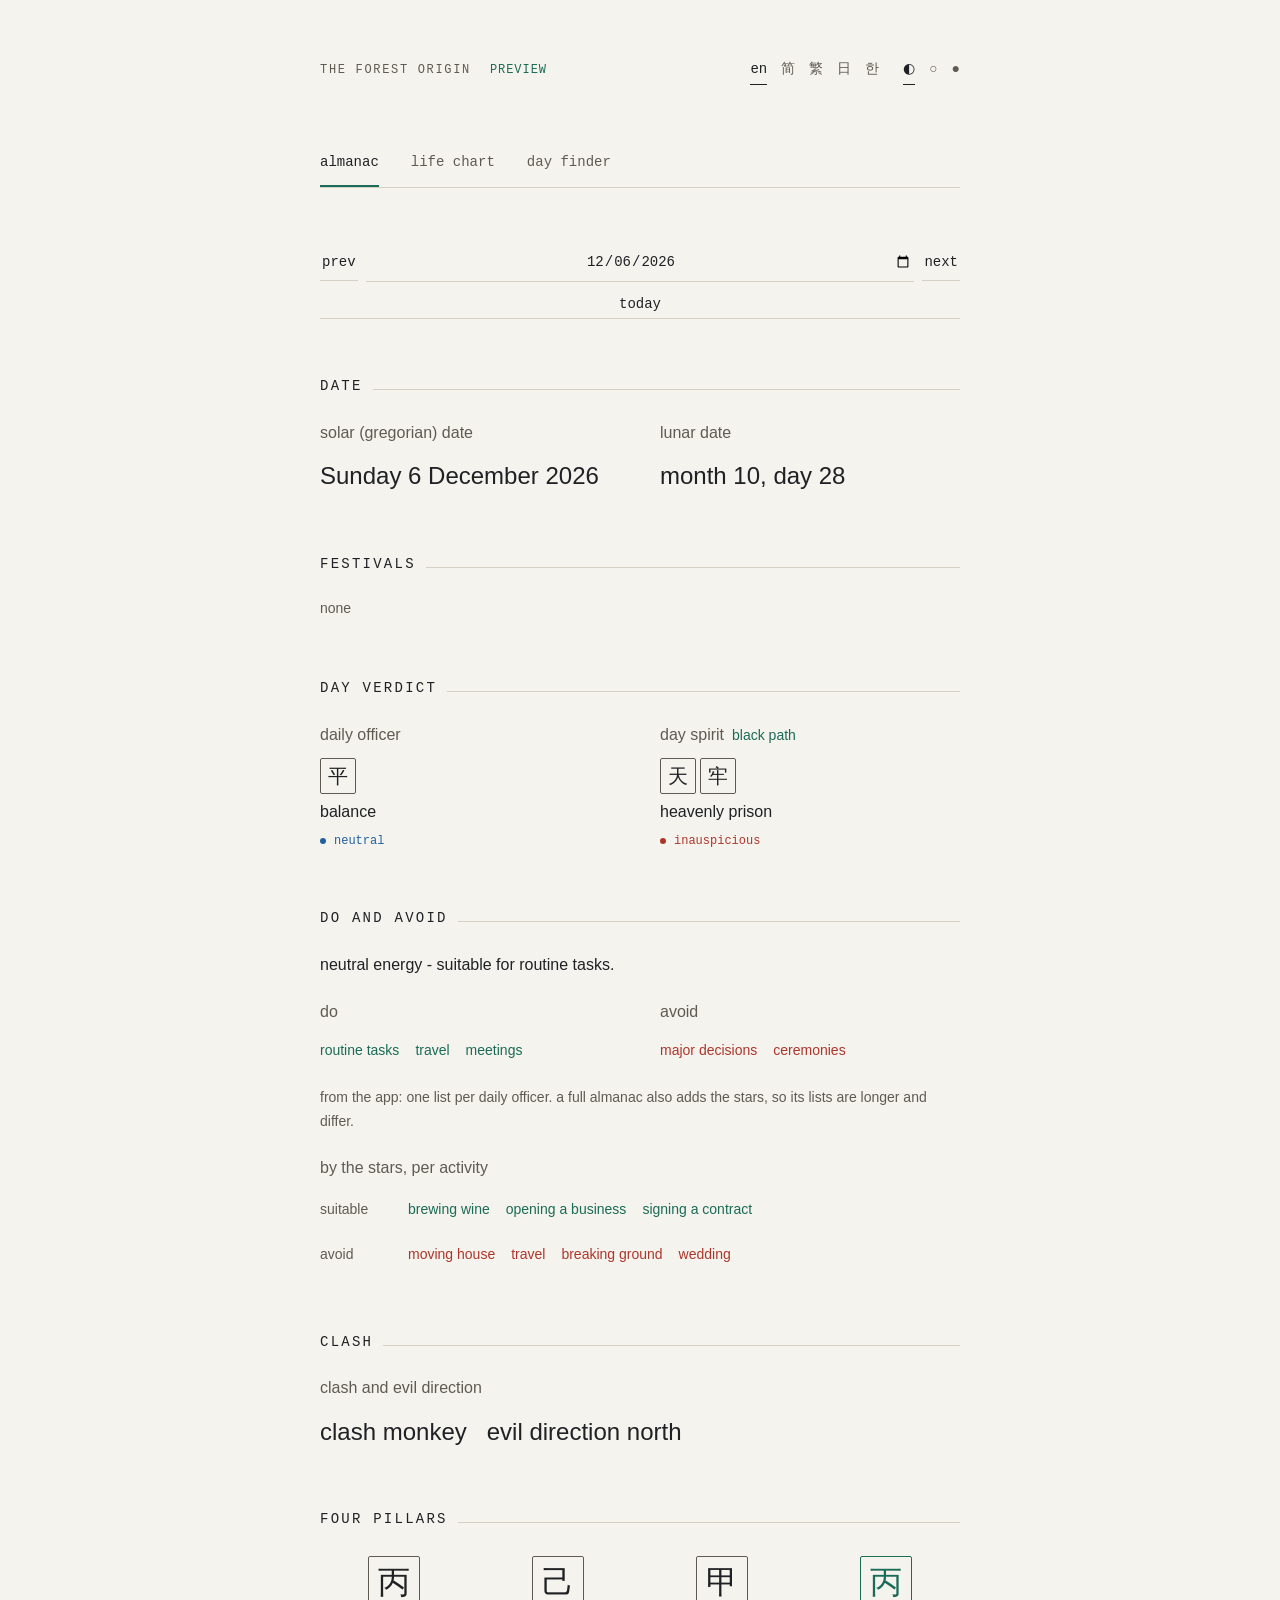
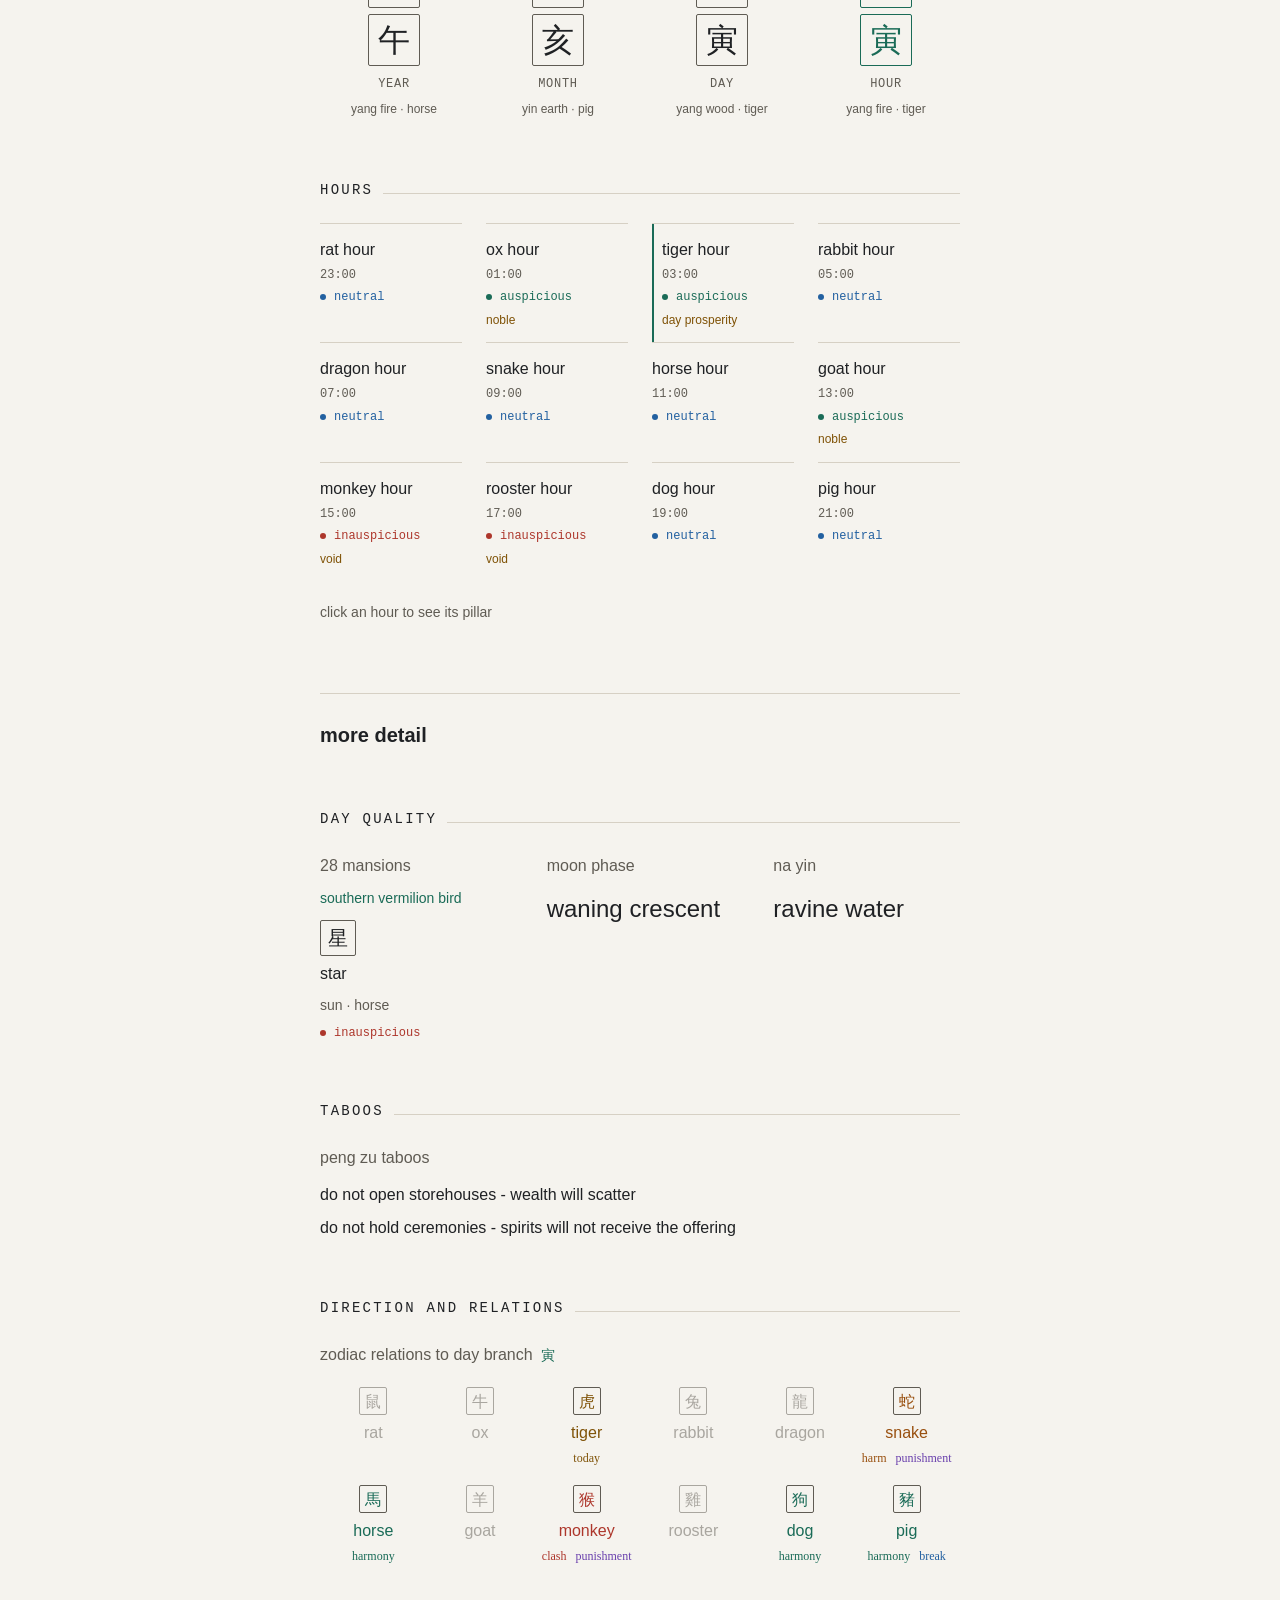
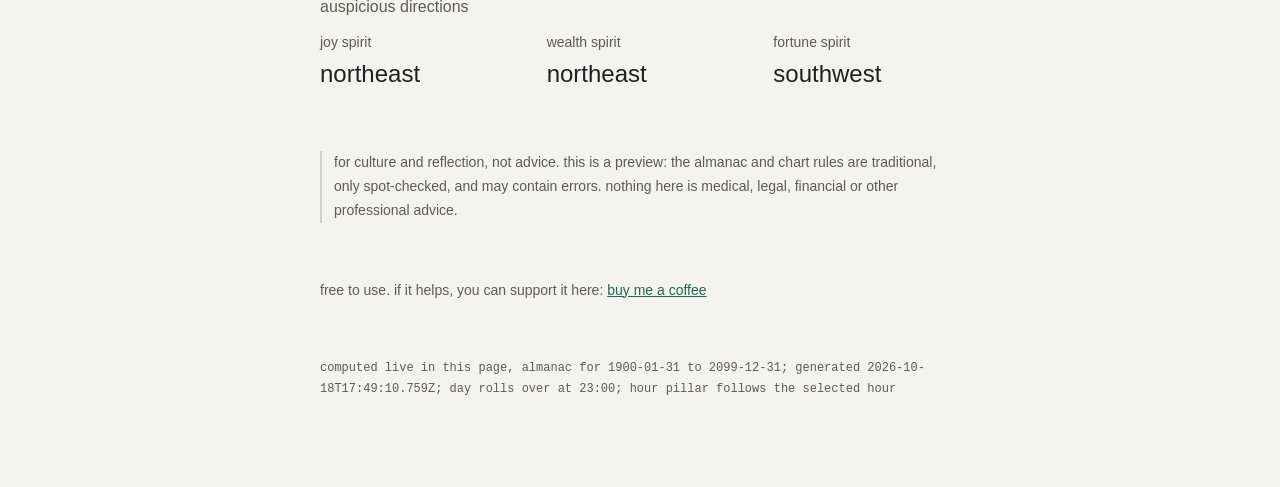
==== commit 230532dc: "publish: buy me a coffee link on the /app/ web preview [ TL;DR ] - sync from monorepo main at 328f21" ====
--- a/app/index.html
+++ b/app/index.html
@@ -252,7 +252,7 @@
 .z { border-radius: 0; background: none !important; border-color: transparent !important; }
 .z.neutral { opacity: 0.5; }
 .bd { border: 0; padding: 0 3px; }
-.disclaimer { color: var(--text-dim); }
+.disclaimer, .support { color: var(--text-dim); }
 footer { border-top: 0; padding-top: 0; }
 .topbar { display: flex; justify-content: space-between; flex-wrap: wrap; row-gap: 12px; }
 .switches { display: flex; gap: 24px; align-items: baseline; flex-wrap: wrap; }
@@ -349,6 +349,7 @@
     <div id="bazi-out" class="page" style="padding:0"></div>
   </div>
   <p class="mut disclaimer" data-text="disclaimer"></p>
+  <p class="mut support"><span data-text="support_note"></span> <a href="https://buymeacoffee.com/mirageglobe" target="_blank" rel="noopener" data-text="support_link"></a></p>
   <footer data-text="footer"></footer>
 </div>
 <script type="module">
@@ -2560,7 +2561,7 @@
   };
 }
 
-const DATA = {"meta":{"generated":"2026-10-15T12:27:26.194Z","labels":[{"id":"yue4_yan4","kind":"star","zh_hant":"月厭","zh_hans":"月厌","ja":"月厭","ko":"월염","en":"month aversion","pinyin":"yuè yàn"},{"id":"tian1_yuan4","kind":"star","zh_hant":"天願","zh_hans":"天愿","ja":"天願","ko":"천원","en":"heaven's wish","pinyin":"tiān yuàn"},{"id":"yue4_jian4","kind":"star","zh_hant":"月建","zh_hans":"月建","ja":"月建","ko":"월건","en":"month establishment","pinyin":"yuè jiàn"},{"id":"tu3_fu3","kind":"star","zh_hant":"土府","zh_hans":"土府","ja":"土府","ko":"토부(土府)","en":"earth mansion","pinyin":"tǔ fǔ"},{"id":"wang2_ri4","kind":"star","zh_hant":"王日","zh_hans":"王日","ja":"王日","ko":"왕일","en":"king day","pinyin":"wáng rì"},{"id":"jian4_ri4","kind":"star","zh_hant":"建日","zh_hans":"建日","ja":"建日","ko":"건일","en":"establish day","pinyin":"jiàn rì"},{"id":"tian1_she4","kind":"star","zh_hant":"天赦","zh_hans":"天赦","ja":"天赦","ko":"천사","en":"heaven's pardon","pinyin":"tiān shè"},{"id":"yue4_en1","kind":"star","zh_hant":"月恩","zh_hans":"月恩","ja":"月恩","ko":"월은","en":"month grace","pinyin":"yuè ēn"},{"id":"si4_xiang4","kind":"star","zh_hant":"四相","zh_hans":"四相","ja":"四相","ko":"사상","en":"four ministers","pinyin":"sì xiàng"},{"id":"man3_ri4","kind":"star","zh_hant":"滿日","zh_hans":"满日","ja":"満日","ko":"만일","en":"full day","pinyin":"mǎn rì"},{"id":"ping2_ri4","kind":"star","zh_hant":"平日","zh_hans":"平日","ja":"平日","ko":"평일","en":"level day","pinyin":"píng rì"},{"id":"cheng2_ri4","kind":"star","zh_hant":"成日","zh_hans":"成日","ja":"成日","ko":"성일","en":"success day","pinyin":"chéng rì"},{"id":"shou1_ri4","kind":"star","zh_hant":"收日","zh_hans":"收日","ja":"収日","ko":"수일","en":"collect day","pinyin":"shōu rì"},{"id":"kai1_ri4","kind":"star","zh_hant":"開日","zh_hans":"开日","ja":"開日","ko":"개일","en":"open day","pinyin":"kāi rì"},{"id":"bi4_ri4","kind":"star","zh_hant":"閉日","zh_hans":"闭日","ja":"閉日","ko":"폐일","en":"close day","pinyin":"bì rì"},{"id":"liu4_he2","kind":"star","zh_hant":"六合","zh_hans":"六合","ja":"六合","ko":"육합","en":"six harmonies","pinyin":"liù hé"},{"id":"ji2_qi1","kind":"star","zh_hant":"吉期","zh_hans":"吉期","ja":"吉期","ko":"길기","en":"auspicious date","pinyin":"jí qī"},{"id":"yi4_ma3","kind":"star","zh_hant":"驛馬","zh_hans":"驿马","ja":"駅馬","ko":"역마","en":"post horse","pinyin":"yì mǎ"},{"id":"tian1_ma3","kind":"star","zh_hant":"天馬","zh_hans":"天马","ja":"天馬","ko":"천마","en":"heavenly horse","pinyin":"tiān mǎ"},{"id":"gui1_ji4","kind":"star","zh_hant":"歸忌","zh_hans":"归忌","ja":"帰忌","ko":"귀기","en":"return taboo","pinyin":"guī jì"},{"id":"wu3_he2","kind":"star","zh_hant":"五合","zh_hans":"五合","ja":"五合","ko":"오합","en":"five union","pinyin":"wǔ hé"},{"id":"shi2_de2","kind":"star","zh_hant":"時德","zh_hans":"时德","ja":"時徳","ko":"시덕","en":"season virtue","pinyin":"shí dé"},{"id":"tian1_li4","kind":"star","zh_hant":"天吏","zh_hans":"天吏","ja":"天吏","ko":"천리","en":"heaven's official","pinyin":"tiān lì"},{"id":"tian1_zei2","kind":"star","zh_hant":"天賊","zh_hans":"天贼","ja":"天賊","ko":"천적","en":"heaven's thief","pinyin":"tiān zéi"},{"id":"yue4_xing2","kind":"star","zh_hant":"月刑","zh_hans":"月刑","ja":"月刑","ko":"월형","en":"month punishment","pinyin":"yuè xíng"},{"id":"min2_ri4","kind":"star","zh_hant":"民日","zh_hans":"民日","ja":"民日","ko":"민일","en":"common day","pinyin":"mín rì"},{"id":"bu4_jiang1","kind":"star","zh_hant":"不將","zh_hans":"不将","ja":"不将","ko":"불장","en":"no-clash pairing","pinyin":"bù jiāng"},{"id":"yue4_de2_he2","kind":"star","zh_hant":"月德合","zh_hans":"月德合","ja":"月徳合","ko":"월덕합","en":"month virtue union","pinyin":"yuè dé hé"},{"id":"san1_he2","kind":"star","zh_hant":"三合","zh_hans":"三合","ja":"三合","ko":"삼합","en":"three union","pinyin":"sān hé"},{"id":"wu3_fu4","kind":"star","zh_hant":"五富","zh_hans":"五富","ja":"五富","ko":"오부","en":"five wealth","pinyin":"wǔ fù"},{"id":"jie2_sha1","kind":"star","zh_hant":"劫煞","zh_hans":"劫煞","ja":"劫煞","ko":"겁살","en":"robbery star","pinyin":"jié shā"},{"id":"si4_ri4","kind":"star","zh_hant":"巳日","zh_hans":"巳日","ja":"巳日","ko":"사일","en":"snake day","pinyin":"sì rì"},{"id":"tian1_de2","kind":"star","zh_hant":"天德","zh_hans":"天德","ja":"天徳","ko":"천덕","en":"heaven virtue","pinyin":"tiān dé"},{"id":"zai1_sha1","kind":"star","zh_hant":"災煞","zh_hans":"灾煞","ja":"災煞","ko":"재살","en":"calamity star","pinyin":"zāi shā"},{"id":"yan4_dui4","kind":"star","zh_hant":"厭對","zh_hans":"厌对","ja":"厭対","ko":"염대","en":"aversion opposite","pinyin":"yàn duì"},{"id":"yue4_po4","kind":"star","zh_hant":"月破","zh_hans":"月破","ja":"月破","ko":"월파","en":"month break","pinyin":"yuè pò"},{"id":"yue4_sha1","kind":"star","zh_hant":"月煞","zh_hans":"月煞","ja":"月煞","ko":"월살","en":"month evil","pinyin":"yuè shā"},{"id":"yue4_hai4","kind":"star","zh_hant":"月害","zh_hans":"月害","ja":"月害","ko":"월해","en":"month harm","pinyin":"yuè hài"},{"id":"xin1_ri4","kind":"star","zh_hant":"辛日","zh_hans":"辛日","ja":"辛日","ko":"신일","en":"xin day","pinyin":"xīn rì"},{"id":"di4_nang2","kind":"star","zh_hant":"地囊","zh_hans":"地囊","ja":"地囊","ko":"지낭","en":"earth bag","pinyin":"dì náng"},{"id":"tian1_xi3","kind":"star","zh_hant":"天喜","zh_hans":"天喜","ja":"天喜","ko":"천희","en":"heavenly joy","pinyin":"tiān xǐ"},{"id":"tu3_fu2","kind":"star","zh_hant":"土符","zh_hans":"土符","ja":"土符","ko":"토부(土符)","en":"earth talisman","pinyin":"tǔ fú"},{"id":"wu3_li2","kind":"star","zh_hant":"五離","zh_hans":"五离","ja":"五離","ko":"오리","en":"five separation","pinyin":"wǔ lí"},{"id":"yue4_de2","kind":"star","zh_hant":"月德","zh_hans":"月德","ja":"月徳","ko":"월덕","en":"month virtue","pinyin":"yuè dé"},{"id":"da4_shi2","kind":"star","zh_hant":"大時","zh_hans":"大时","ja":"大時","ko":"대시","en":"great time","pinyin":"dà shí"},{"id":"wang3_wang2","kind":"star","zh_hant":"往亡","zh_hans":"往亡","ja":"往亡","ko":"왕망","en":"departure void","pinyin":"wǎng wáng"},{"id":"jiu3_kong1","kind":"star","zh_hant":"九空","zh_hans":"九空","ja":"九空","ko":"구공","en":"nine voids","pinyin":"jiǔ kōng"},{"id":"hai4_ri4","kind":"star","zh_hant":"亥日","zh_hans":"亥日","ja":"亥日","ko":"해일","en":"pig day","pinyin":"hài rì"},{"id":"wu3_mu4","kind":"star","zh_hant":"五墓","zh_hans":"五墓","ja":"五墓","ko":"오묘","en":"five tombs","pinyin":"wǔ mù"},{"id":"si4_fei4","kind":"star","zh_hant":"四廢","zh_hans":"四废","ja":"四廃","ko":"사폐","en":"four abandoned","pinyin":"sì fèi"},{"id":"ba1_zhuan1","kind":"star","zh_hant":"八專","zh_hans":"八专","ja":"八専","ko":"팔전","en":"eight specialties","pinyin":"bā zhuān"},{"id":"si4_ji4","kind":"star","zh_hant":"四忌","zh_hans":"四忌","ja":"四忌","ko":"사기","en":"four taboos","pinyin":"sì jì"},{"id":"si4_hao4","kind":"star","zh_hant":"四耗","zh_hans":"四耗","ja":"四耗","ko":"사모","en":"four wastes","pinyin":"sì hào"},{"id":"si4_qiong2","kind":"star","zh_hant":"四窮","zh_hans":"四穷","ja":"四窮","ko":"사궁","en":"four exhausted","pinyin":"sì qióng"},{"id":"tian1_de2_he2","kind":"star","zh_hant":"天德合","zh_hans":"天德合","ja":"天徳合","ko":"천덕합","en":"heaven virtue union","pinyin":"tiān dé hé"},{"id":"da4_hao4","kind":"star","zh_hant":"大耗","zh_hans":"大耗","ja":"大耗","ko":"대모","en":"great waste","pinyin":"dà hào"},{"id":"yun4_niang4","kind":"activity","zh_hant":"醞釀","zh_hans":"酝酿","show_hans":"酿酒","show_hant":"釀酒","ja":"酒造り","ko":"술 빚기","en":"brewing wine","pinyin":"yùn niàng"},{"id":"kai1_shi4","kind":"activity","zh_hant":"開市","zh_hans":"开市","ja":"開業","ko":"개업","en":"opening a business","pinyin":"kāi shì"},{"id":"li4_quan4","kind":"activity","zh_hant":"立券","zh_hans":"立券","ja":"契約","ko":"계약","en":"signing a contract","pinyin":"lì quàn"},{"id":"yi2_xi3","kind":"activity","zh_hant":"移徙","zh_hans":"移徙","ja":"引っ越し","ko":"이사","en":"moving house","pinyin":"yí xǐ"},{"id":"chu1_xing2","kind":"activity","zh_hant":"出行","zh_hans":"出行","ja":"旅行","ko":"여행","en":"travel","pinyin":"chū xíng"},{"id":"dong4_tu3","kind":"activity","zh_hant":"動土","zh_hans":"动土","ja":"着工","ko":"착공","en":"breaking ground","pinyin":"dòng tǔ"},{"id":"jia4_qu3","kind":"activity","zh_hant":"嫁娶","zh_hans":"嫁娶","ja":"結婚","ko":"결혼","en":"wedding","pinyin":"jià qǔ"},{"id":"jian4","kind":"officer","zh_hant":"建","zh_hans":"建","ja":"建","ko":"건","en":"establish","pinyin":"jiàn"},{"id":"chu2","kind":"officer","zh_hant":"除","zh_hans":"除","ja":"除","ko":"제","en":"remove","pinyin":"chú"},{"id":"man3","kind":"officer","zh_hant":"滿","zh_hans":"满","ja":"満","ko":"만","en":"full","pinyin":"mǎn"},{"id":"ping2","kind":"officer","zh_hant":"平","zh_hans":"平","ja":"平","ko":"평","en":"balance","pinyin":"píng"},{"id":"ding4","kind":"officer","zh_hant":"定","zh_hans":"定","ja":"定","ko":"정","en":"settle","pinyin":"dìng"},{"id":"zhi2","kind":"officer","zh_hant":"執","zh_hans":"执","ja":"執","ko":"집","en":"hold","pinyin":"zhí"},{"id":"po4","kind":"officer","zh_hant":"破","zh_hans":"破","ja":"破","ko":"파","en":"break","pinyin":"pò"},{"id":"wei1","kind":"officer","zh_hant":"危","zh_hans":"危","ja":"危","ko":"위","en":"danger","pinyin":"wēi"},{"id":"cheng2","kind":"officer","zh_hant":"成","zh_hans":"成","ja":"成","ko":"성","en":"success","pinyin":"chéng"},{"id":"shou1","kind":"officer","zh_hant":"收","zh_hans":"收","ja":"収","ko":"수","en":"receive","pinyin":"shōu"},{"id":"kai1","kind":"officer","zh_hant":"開","zh_hans":"开","ja":"開","ko":"개","en":"open","pinyin":"kāi"},{"id":"bi4","kind":"officer","zh_hant":"閉","zh_hans":"闭","ja":"閉","ko":"폐","en":"close","pinyin":"bì"},{"id":"shu3","kind":"animal","zh_hant":"鼠","zh_hans":"鼠","ja":"鼠","ko":"쥐","en":"rat","pinyin":"shǔ"},{"id":"niu2","kind":"animal","zh_hant":"牛","zh_hans":"牛","ja":"牛","ko":"소","en":"ox","pinyin":"niú"},{"id":"hu3","kind":"animal","zh_hant":"虎","zh_hans":"虎","ja":"虎","ko":"호랑이","en":"tiger","pinyin":"hǔ"},{"id":"tu4","kind":"animal","zh_hant":"兔","zh_hans":"兔","ja":"兎","ko":"토끼","en":"rabbit","pinyin":"tù"},{"id":"long2","kind":"animal","zh_hant":"龍","zh_hans":"龙","ja":"竜","ko":"용","en":"dragon","pinyin":"lóng"},{"id":"she2","kind":"animal","zh_hant":"蛇","zh_hans":"蛇","ja":"蛇","ko":"뱀","en":"snake","pinyin":"shé"},{"id":"ma3","kind":"animal","zh_hant":"馬","zh_hans":"马","ja":"馬","ko":"말","en":"horse","pinyin":"mǎ"},{"id":"yang2","kind":"animal","zh_hant":"羊","zh_hans":"羊","ja":"羊","ko":"양","en":"goat","pinyin":"yáng"},{"id":"hou2","kind":"animal","zh_hant":"猴","zh_hans":"猴","ja":"猴","ko":"원숭이","en":"monkey","pinyin":"hóu"},{"id":"ji1","kind":"animal","zh_hant":"雞","zh_hans":"鸡","ja":"鶏","ko":"닭","en":"rooster","pinyin":"jī"},{"id":"gou3","kind":"animal","zh_hant":"狗","zh_hans":"狗","ja":"犬","ko":"개","en":"dog","pinyin":"gǒu"},{"id":"zhu1","kind":"animal","zh_hant":"豬","zh_hans":"猪","ja":"猪","ko":"돼지","en":"pig","pinyin":"zhū"},{"id":"zhi2_ri4","kind":"relation","zh_hant":"值日","zh_hans":"值日","ja":"当日","ko":"당일","en":"today","pinyin":"zhí rì"},{"id":"chong1","kind":"relation","zh_hant":"沖","zh_hans":"冲","ja":"沖","ko":"충","en":"clash","pinyin":"chōng"},{"id":"he2","kind":"relation","zh_hant":"合","zh_hans":"合","ja":"合","ko":"합","en":"harmony","pinyin":"hé"},{"id":"hai4","kind":"relation","zh_hant":"害","zh_hans":"害","ja":"害","ko":"해","en":"harm","pinyin":"hài"},{"id":"xing2","kind":"relation","zh_hant":"刑","zh_hans":"刑","ja":"刑","ko":"형","en":"punishment","pinyin":"xíng"},{"id":"po4_2","kind":"relation","zh_hant":"破","zh_hans":"破","ja":"破","ko":"파","en":"break","pinyin":"pò"},{"id":"li4_shu1","kind":"ui","zh_hant":"曆書","zh_hans":"历书","ja":"暦","ko":"만세력","en":"almanac","pinyin":"lì shū"},{"id":"ming4_pan2","kind":"ui","zh_hant":"命盤","zh_hans":"命盘","ja":"命式","ko":"명식","en":"life chart","pinyin":"mìng pán"},{"id":"ze2_ri4","kind":"ui","zh_hant":"擇日","zh_hans":"择日","ja":"日取り","ko":"택일","en":"day finder","pinyin":"zé rì"},{"id":"qing1_long2","kind":"spirit","zh_hant":"青龍","zh_hans":"青龙","ja":"青龍","ko":"청룡","en":"azure dragon","pinyin":"qīng lóng"},{"id":"ming2_tang2","kind":"spirit","zh_hant":"明堂","zh_hans":"明堂","ja":"明堂","ko":"명당","en":"bright hall","pinyin":"míng táng"},{"id":"tian1_xing2","kind":"spirit","zh_hant":"天刑","zh_hans":"天刑","ja":"天刑","ko":"천형","en":"heavenly punishment","pinyin":"tiān xíng"},{"id":"zhu1_que4","kind":"spirit","zh_hant":"朱雀","zh_hans":"朱雀","ja":"朱雀","ko":"주작","en":"vermilion bird","pinyin":"zhū què"},{"id":"jin1_gui4","kind":"spirit","zh_hant":"金匱","zh_hans":"金匮","ja":"金匱","ko":"금궤","en":"golden cabinet","pinyin":"jīn guì"},{"id":"tian1_de2_2","kind":"spirit","zh_hant":"天德","zh_hans":"天德","ja":"天徳","ko":"천덕","en":"heavenly virtue","pinyin":"tiān dé"},{"id":"bai2_hu3","kind":"spirit","zh_hant":"白虎","zh_hans":"白虎","ja":"白虎","ko":"백호","en":"white tiger","pinyin":"bái hǔ"},{"id":"yu4_tang2","kind":"spirit","zh_hant":"玉堂","zh_hans":"玉堂","ja":"玉堂","ko":"옥당","en":"jade hall","pinyin":"yù táng"},{"id":"tian1_lao2","kind":"spirit","zh_hant":"天牢","zh_hans":"天牢","ja":"天牢","ko":"천뢰","en":"heavenly prison","pinyin":"tiān láo"},{"id":"xuan2_wu3","kind":"spirit","zh_hant":"玄武","zh_hans":"玄武","ja":"玄武","ko":"현무","en":"black tortoise","pinyin":"xuán wǔ"},{"id":"si1_ming4","kind":"spirit","zh_hant":"司命","zh_hans":"司命","ja":"司命","ko":"사명","en":"life governor","pinyin":"sī mìng"},{"id":"gou1_chen2","kind":"spirit","zh_hant":"勾陳","zh_hans":"勾陈","ja":"勾陳","ko":"구진","en":"hook chen","pinyin":"gōu chén"},{"id":"huang2_dao4","kind":"spirit","zh_hant":"黃道","zh_hans":"黄道","ja":"黄道","ko":"황도","en":"yellow path","pinyin":"huáng dào"},{"id":"hei1_dao4","kind":"spirit","zh_hant":"黑道","zh_hans":"黑道","ja":"黒道","ko":"흑도","en":"black path","pinyin":"hēi dào"},{"id":"dong1_fang1_qing1_long2","kind":"quarter","zh_hant":"東方青龍","zh_hans":"东方青龙","ja":"東方青龍","ko":"동방 청룡","en":"eastern azure dragon","pinyin":"dōng fāng qīng lóng"},{"id":"bei3_fang1_xuan2_wu3","kind":"quarter","zh_hant":"北方玄武","zh_hans":"北方玄武","ja":"北方玄武","ko":"북방 현무","en":"northern black tortoise","pinyin":"běi fāng xuán wǔ"},{"id":"xi1_fang1_bai2_hu3","kind":"quarter","zh_hant":"西方白虎","zh_hans":"西方白虎","ja":"西方白虎","ko":"서방 백호","en":"western white tiger","pinyin":"xī fāng bái hǔ"},{"id":"nan2_fang1_zhu1_que4","kind":"quarter","zh_hant":"南方朱雀","zh_hans":"南方朱雀","ja":"南方朱雀","ko":"남방 주작","en":"southern vermilion bird","pinyin":"nán fāng zhū què"},{"id":"mu4","kind":"element","zh_hant":"木","zh_hans":"木","ja":"木","ko":"목","en":"wood","pinyin":"mù"},{"id":"jin1","kind":"element","zh_hant":"金","zh_hans":"金","ja":"金","ko":"금","en":"metal","pinyin":"jīn"},{"id":"tu3","kind":"element","zh_hant":"土","zh_hans":"土","ja":"土","ko":"토","en":"earth","pinyin":"tǔ"},{"id":"ri4","kind":"element","zh_hant":"日","zh_hans":"日","ja":"日","ko":"해","en":"sun","pinyin":"rì"},{"id":"yue4","kind":"element","zh_hant":"月","zh_hans":"月","ja":"月","ko":"달","en":"moon","pinyin":"yuè"},{"id":"huo3","kind":"element","zh_hant":"火","zh_hans":"火","ja":"火","ko":"화","en":"fire","pinyin":"huǒ"},{"id":"shui3","kind":"element","zh_hant":"水","zh_hans":"水","ja":"水","ko":"수","en":"water","pinyin":"shuǐ"},{"id":"jiao1","kind":"animal","zh_hant":"蛟","zh_hans":"蛟","ja":"蛟","ko":"교룡","en":"flood dragon","pinyin":"jiāo"},{"id":"he2_2","kind":"animal","zh_hant":"貉","zh_hans":"貉","ja":"貉","ko":"너구리","en":"raccoon dog","pinyin":"hé"},{"id":"hu2","kind":"animal","zh_hant":"狐","zh_hans":"狐","ja":"狐","ko":"여우","en":"fox","pinyin":"hú"},{"id":"bao4","kind":"animal","zh_hant":"豹","zh_hans":"豹","ja":"豹","ko":"표범","en":"leopard","pinyin":"bào"},{"id":"xie4","kind":"animal","zh_hant":"獬","zh_hans":"獬","ja":"獬","ko":"해치","en":"xiezhi","pinyin":"xiè"},{"id":"fu2","kind":"animal","zh_hant":"蝠","zh_hans":"蝠","ja":"蝠","ko":"박쥐","en":"bat","pinyin":"fú"},{"id":"yan4","kind":"animal","zh_hant":"燕","zh_hans":"燕","ja":"燕","ko":"제비","en":"swallow","pinyin":"yàn"},{"id":"yu3","kind":"animal","zh_hant":"貐","zh_hans":"貐","ja":"貐","ko":"알유","en":"yayu","pinyin":"yǔ"},{"id":"lang2","kind":"animal","zh_hant":"狼","zh_hans":"狼","ja":"狼","ko":"늑대","en":"wolf","pinyin":"láng"},{"id":"zhi4","kind":"animal","zh_hant":"雉","zh_hans":"雉","ja":"雉","ko":"꿩","en":"pheasant","pinyin":"zhì"},{"id":"wu1","kind":"animal","zh_hant":"烏","zh_hans":"乌","ja":"烏","ko":"까마귀","en":"crow","pinyin":"wū"},{"id":"yuan2","kind":"animal","zh_hant":"猿","zh_hans":"猿","ja":"猿","ko":"긴팔원숭이","en":"ape","pinyin":"yuán"},{"id":"han4","kind":"animal","zh_hant":"犴","zh_hans":"犴","ja":"犴","ko":"큰사슴","en":"elk","pinyin":"hàn"},{"id":"zhang1","kind":"animal","zh_hant":"獐","zh_hans":"獐","ja":"獐","ko":"노루","en":"river deer","pinyin":"zhāng"},{"id":"lu4","kind":"animal","zh_hant":"鹿","zh_hans":"鹿","ja":"鹿","ko":"사슴","en":"deer","pinyin":"lù"},{"id":"yin3","kind":"animal","zh_hant":"蚓","zh_hans":"蚓","ja":"蚓","ko":"지렁이","en":"earthworm","pinyin":"yǐn"},{"id":"jiao3","kind":"mansion","zh_hant":"角","zh_hans":"角","ja":"角","ko":"각","en":"horn","pinyin":"jiǎo"},{"id":"kang4","kind":"mansion","zh_hant":"亢","zh_hans":"亢","ja":"亢","ko":"항","en":"neck","pinyin":"kàng"},{"id":"di1","kind":"mansion","zh_hant":"氐","zh_hans":"氐","ja":"氐","ko":"저","en":"root","pinyin":"dī"},{"id":"fang2","kind":"mansion","zh_hant":"房","zh_hans":"房","ja":"房","ko":"방","en":"room","pinyin":"fáng"},{"id":"xin1","kind":"mansion","zh_hant":"心","zh_hans":"心","ja":"心","ko":"심","en":"heart","pinyin":"xīn"},{"id":"wei3","kind":"mansion","zh_hant":"尾","zh_hans":"尾","ja":"尾","ko":"미","en":"tail","pinyin":"wěi"},{"id":"ji1_2","kind":"mansion","zh_hant":"箕","zh_hans":"箕","ja":"箕","ko":"기","en":"winnowing basket","pinyin":"jī"},{"id":"dou3","kind":"mansion","zh_hant":"斗","zh_hans":"斗","ja":"斗","ko":"두","en":"dipper","pinyin":"dǒu"},{"id":"niu2_2","kind":"mansion","zh_hant":"牛","zh_hans":"牛","ja":"牛","ko":"우","en":"ox","pinyin":"niú"},{"id":"nv3","kind":"mansion","zh_hant":"女","zh_hans":"女","ja":"女","ko":"여","en":"girl","pinyin":"nǚ"},{"id":"xu1","kind":"mansion","zh_hant":"虛","zh_hans":"虚","ja":"虚","ko":"허","en":"emptiness","pinyin":"xū"},{"id":"wei1_2","kind":"mansion","zh_hant":"危","zh_hans":"危","ja":"危","ko":"위(危)","en":"rooftop","pinyin":"wēi"},{"id":"shi4","kind":"mansion","zh_hant":"室","zh_hans":"室","ja":"室","ko":"실","en":"encampment","pinyin":"shì"},{"id":"bi4_2","kind":"mansion","zh_hant":"壁","zh_hans":"壁","ja":"壁","ko":"벽","en":"wall","pinyin":"bì"},{"id":"kui2","kind":"mansion","zh_hant":"奎","zh_hans":"奎","ja":"奎","ko":"규","en":"legs","pinyin":"kuí"},{"id":"lou2","kind":"mansion","zh_hant":"婁","zh_hans":"娄","ja":"婁","ko":"루","en":"bond","pinyin":"lóu"},{"id":"wei4","kind":"mansion","zh_hant":"胃","zh_hans":"胃","ja":"胃","ko":"위(胃)","en":"stomach","pinyin":"wèi"},{"id":"mao3","kind":"mansion","zh_hant":"昴","zh_hans":"昴","ja":"昴","ko":"묘","en":"hairy head","pinyin":"mǎo"},{"id":"bi4_3","kind":"mansion","zh_hant":"畢","zh_hans":"毕","ja":"畢","ko":"필","en":"net","pinyin":"bì"},{"id":"zi1","kind":"mansion","zh_hant":"觜","zh_hans":"觜","ja":"觜","ko":"자","en":"turtle beak","pinyin":"zī"},{"id":"shen1","kind":"mansion","zh_hant":"參","zh_hans":"参","ja":"参","ko":"삼","en":"three stars","pinyin":"shēn"},{"id":"jing3","kind":"mansion","zh_hant":"井","zh_hans":"井","ja":"井","ko":"정","en":"well","pinyin":"jǐng"},{"id":"gui3","kind":"mansion","zh_hant":"鬼","zh_hans":"鬼","ja":"鬼","ko":"귀","en":"ghost","pinyin":"guǐ"},{"id":"liu3","kind":"mansion","zh_hant":"柳","zh_hans":"柳","ja":"柳","ko":"류","en":"willow","pinyin":"liǔ"},{"id":"xing1","kind":"mansion","zh_hant":"星","zh_hans":"星","ja":"星","ko":"성","en":"star","pinyin":"xīng"},{"id":"zhang1_2","kind":"mansion","zh_hant":"張","zh_hans":"张","ja":"張","ko":"장","en":"extended net","pinyin":"zhāng"},{"id":"yi4","kind":"mansion","zh_hant":"翼","zh_hans":"翼","ja":"翼","ko":"익","en":"wings","pinyin":"yì"},{"id":"zhen3","kind":"mansion","zh_hant":"軫","zh_hans":"轸","ja":"軫","ko":"진","en":"chariot","pinyin":"zhěn"},{"id":"jian4_chu2","kind":"card","zh_hant":"建除","zh_hans":"建除","ja":"十二直","ko":"십이직","en":"daily officer","pinyin":"jiàn chú"},{"id":"shi2_er4_shen2","kind":"card","zh_hant":"十二神","zh_hans":"十二神","ja":"十二神","ko":"십이신","en":"day spirit","pinyin":"shí èr shén"},{"id":"yi2","kind":"card","zh_hant":"宜","zh_hans":"宜","ja":"宜","ko":"하면 좋은 일","en":"do","pinyin":"yí"},{"id":"ji4","kind":"card","zh_hant":"忌","zh_hans":"忌","ja":"忌","ko":"피할 일","en":"avoid","pinyin":"jì"},{"id":"ze2_ri4_2","kind":"card","zh_hant":"擇日","zh_hans":"择日","ja":"星による判定","ko":"활동별 택일","en":"by the stars, per activity","pinyin":"zé rì"},{"id":"chong1_sha1","kind":"card","zh_hant":"沖煞","zh_hans":"冲煞","ja":"沖煞","ko":"충살","en":"clash and evil direction","pinyin":"chōng shā"},{"id":"er4_shi2_ba1_xiu4","kind":"card","zh_hant":"二十八宿","zh_hans":"二十八宿","ja":"二十八宿","ko":"이십팔수","en":"28 mansions","pinyin":"èr shí bā xiù"},{"id":"yue4_xiang4","kind":"card","zh_hant":"月相","zh_hans":"月相","ja":"月相","ko":"월상","en":"moon phase","pinyin":"yuè xiàng"},{"id":"na4_yin1","kind":"card","zh_hant":"納音","zh_hans":"纳音","ja":"納音","ko":"납음","en":"na yin","pinyin":"nà yīn"},{"id":"peng2_zu3_bai3_ji4","kind":"card","zh_hant":"彭祖百忌","zh_hans":"彭祖百忌","ja":"彭祖百忌","ko":"팽조백기","en":"peng zu taboos","pinyin":"péng zǔ bǎi jì"},{"id":"sheng1_xiao4_ji2_chong1","kind":"card","zh_hant":"生肖吉沖","zh_hans":"生肖吉冲","ja":"干支の相性","ko":"일지와 띠의 관계","en":"zodiac relations to day branch","pinyin":"shēng xiào jí chōng"},{"id":"fang1_wei4","kind":"card","zh_hant":"方位","zh_hans":"方位","ja":"吉方位","ko":"길한 방위","en":"auspicious directions","pinyin":"fāng wèi"},{"id":"xiao3_han2","kind":"term","zh_hant":"小寒","zh_hans":"小寒","ja":"小寒","ko":"소한","en":"minor cold","pinyin":"xiǎo hán"},{"id":"da4_han2","kind":"term","zh_hant":"大寒","zh_hans":"大寒","ja":"大寒","ko":"대한","en":"major cold","pinyin":"dà hán"},{"id":"li4_chun1","kind":"term","zh_hant":"立春","zh_hans":"立春","ja":"立春","ko":"입춘","en":"start of spring","pinyin":"lì chūn"},{"id":"yu3_shui3","kind":"term","zh_hant":"雨水","zh_hans":"雨水","ja":"雨水","ko":"우수","en":"rain water","pinyin":"yǔ shuǐ"},{"id":"jing1_zhe2","kind":"term","zh_hant":"驚蟄","zh_hans":"惊蛰","ja":"啓蟄","ko":"경칩","en":"awakening of insects","pinyin":"jīng zhé"},{"id":"chun1_fen1","kind":"term","zh_hant":"春分","zh_hans":"春分","ja":"春分","ko":"춘분","en":"spring equinox","pinyin":"chūn fēn"},{"id":"qing1_ming2","kind":"term","zh_hant":"清明","zh_hans":"清明","ja":"清明","ko":"청명","en":"clear and bright","pinyin":"qīng míng"},{"id":"gu3_yu3","kind":"term","zh_hant":"穀雨","zh_hans":"谷雨","ja":"穀雨","ko":"곡우","en":"grain rain","pinyin":"gǔ yǔ"},{"id":"li4_xia4","kind":"term","zh_hant":"立夏","zh_hans":"立夏","ja":"立夏","ko":"입하","en":"start of summer","pinyin":"lì xià"},{"id":"xiao3_man3","kind":"term","zh_hant":"小滿","zh_hans":"小满","ja":"小満","ko":"소만","en":"grain buds","pinyin":"xiǎo mǎn"},{"id":"mang2_zhong4","kind":"term","zh_hant":"芒種","zh_hans":"芒种","ja":"芒種","ko":"망종","en":"grain in ear","pinyin":"máng zhòng"},{"id":"xia4_zhi4","kind":"term","zh_hant":"夏至","zh_hans":"夏至","ja":"夏至","ko":"하지","en":"summer solstice","pinyin":"xià zhì"},{"id":"xiao3_shu3","kind":"term","zh_hant":"小暑","zh_hans":"小暑","ja":"小暑","ko":"소서","en":"minor heat","pinyin":"xiǎo shǔ"},{"id":"da4_shu3","kind":"term","zh_hant":"大暑","zh_hans":"大暑","ja":"大暑","ko":"대서","en":"major heat","pinyin":"dà shǔ"},{"id":"li4_qiu1","kind":"term","zh_hant":"立秋","zh_hans":"立秋","ja":"立秋","ko":"입추","en":"start of autumn","pinyin":"lì qiū"},{"id":"chu3_shu3","kind":"term","zh_hant":"處暑","zh_hans":"处暑","ja":"処暑","ko":"처서","en":"end of heat","pinyin":"chǔ shǔ"},{"id":"bai2_lu4","kind":"term","zh_hant":"白露","zh_hans":"白露","ja":"白露","ko":"백로","en":"white dew","pinyin":"bái lù"},{"id":"qiu1_fen1","kind":"term","zh_hant":"秋分","zh_hans":"秋分","ja":"秋分","ko":"추분","en":"autumn equinox","pinyin":"qiū fēn"},{"id":"han2_lu4","kind":"term","zh_hant":"寒露","zh_hans":"寒露","ja":"寒露","ko":"한로","en":"cold dew","pinyin":"hán lù"},{"id":"shuang1_jiang4","kind":"term","zh_hant":"霜降","zh_hans":"霜降","ja":"霜降","ko":"상강","en":"frost descent","pinyin":"shuāng jiàng"},{"id":"li4_dong1","kind":"term","zh_hant":"立冬","zh_hans":"立冬","ja":"立冬","ko":"입동","en":"start of winter","pinyin":"lì dōng"},{"id":"xiao3_xue3","kind":"term","zh_hant":"小雪","zh_hans":"小雪","ja":"小雪","ko":"소설","en":"minor snow","pinyin":"xiǎo xuě"},{"id":"da4_xue3","kind":"term","zh_hant":"大雪","zh_hans":"大雪","ja":"大雪","ko":"대설","en":"major snow","pinyin":"dà xuě"},{"id":"dong1_zhi4","kind":"term","zh_hant":"冬至","zh_hans":"冬至","ja":"冬至","ko":"동지","en":"winter solstice","pinyin":"dōng zhì"},{"id":"gong1_li4","kind":"card","zh_hant":"公曆","zh_hans":"公历","ja":"新暦","ko":"양력","en":"solar (gregorian) date","pinyin":"gōng lì"},{"id":"nong2_li4","kind":"card","zh_hant":"農曆","zh_hans":"农历","ja":"旧暦","ko":"음력","en":"lunar date","pinyin":"nóng lì"},{"id":"jie2_qi4","kind":"ui","zh_hant":"節氣","zh_hans":"节气","ja":"節気","ko":"절기","en":"solar term","pinyin":"jié qì"},{"id":"ri4_qi1","kind":"section","zh_hant":"日期","zh_hans":"日期","ja":"日付","ko":"날짜","en":"date","pinyin":"rì qī"},{"id":"jie2_ri4","kind":"section","zh_hant":"節日","zh_hans":"节日","ja":"祝祭日","ko":"명절과 기념일","en":"festivals","pinyin":"jié rì"},{"id":"ri4_kuang4","kind":"section","zh_hant":"日況","zh_hans":"日况","ja":"日の吉凶","ko":"오늘의 길흉","en":"day verdict","pinyin":"rì kuàng"},{"id":"yi2_ji4","kind":"section","zh_hant":"宜忌","zh_hans":"宜忌","ja":"宜忌","ko":"좋은 일과 피할 일","en":"do and avoid","pinyin":"yí jì"},{"id":"chong1_sha1_2","kind":"section","zh_hant":"沖煞","zh_hans":"冲煞","ja":"沖煞","ko":"충살","en":"clash","pinyin":"chōng shā"},{"id":"si4_zhu4","kind":"section","zh_hant":"四柱","zh_hans":"四柱","ja":"四柱","ko":"사주","en":"four pillars","pinyin":"sì zhù"},{"id":"shi2_chen2","kind":"section","zh_hant":"時辰","zh_hans":"时辰","ja":"時刻","ko":"시진","en":"hours","pinyin":"shí chén"},{"id":"ri4_xiang4","kind":"section","zh_hant":"日象","zh_hans":"日象","ja":"日の象","ko":"날의 성격","en":"day quality","pinyin":"rì xiàng"},{"id":"jin4_ji4","kind":"section","zh_hant":"禁忌","zh_hans":"禁忌","ja":"禁忌","ko":"금기","en":"taboos","pinyin":"jìn jì"},{"id":"fang1_wei4_sheng1_xiao4","kind":"section","zh_hant":"方位生肖","zh_hans":"方位生肖","ja":"方位と干支","ko":"방위와 띠","en":"direction and relations","pinyin":"fāng wèi shēng xiào"},{"id":"ba1_zi4_si4_zhu4","kind":"section","zh_hant":"八字四柱","zh_hans":"八字四柱","ja":"命式の四柱","ko":"사주팔자","en":"four pillars (bazi)","pinyin":"bā zì sì zhù"},{"id":"yi2_ri4","kind":"section","zh_hant":"宜日","zh_hans":"宜日","ja":"適した日","ko":"좋은 날","en":"suitable days","pinyin":"yí rì"},{"id":"cun2_yi2","kind":"section","zh_hant":"存疑","zh_hans":"存疑","ja":"要確認","ko":"확인 필요","en":"unsure","pinyin":"cún yí"},{"id":"tian1","kind":"ui","zh_hant":"天","zh_hans":"天","ja":"日","ko":"일","en":"days","pinyin":"tiān"},{"id":"jia4_ri4","kind":"ui","zh_hant":"假日","zh_hans":"假日","ja":"祝日","ko":"휴일","en":"holiday","pinyin":"jià rì"},{"id":"sha1","kind":"ui","zh_hant":"煞","zh_hans":"煞","ja":"凶方","ko":"살","en":"evil direction","pinyin":"shā"},{"id":"xi3_shen2","kind":"ui","zh_hant":"喜神","zh_hans":"喜神","ja":"喜神","ko":"희신","en":"joy spirit","pinyin":"xǐ shén"},{"id":"cai2_shen2","kind":"ui","zh_hant":"財神","zh_hans":"财神","ja":"財神","ko":"재신","en":"wealth spirit","pinyin":"cái shén"},{"id":"fu2_shen2","kind":"ui","zh_hant":"福神","zh_hans":"福神","ja":"福神","ko":"복신","en":"fortune spirit","pinyin":"fú shén"},{"id":"zi3_shi2","kind":"hour","zh_hant":"子時","zh_hans":"子时","ja":"子の刻","ko":"자시","en":"rat hour","pinyin":"zǐ shí"},{"id":"chou3_shi2","kind":"hour","zh_hant":"丑時","zh_hans":"丑时","ja":"丑の刻","ko":"축시","en":"ox hour","pinyin":"chǒu shí"},{"id":"yin2_shi2","kind":"hour","zh_hant":"寅時","zh_hans":"寅时","ja":"寅の刻","ko":"인시","en":"tiger hour","pinyin":"yín shí"},{"id":"mao3_shi2","kind":"hour","zh_hant":"卯時","zh_hans":"卯时","ja":"卯の刻","ko":"묘시","en":"rabbit hour","pinyin":"mǎo shí"},{"id":"chen2_shi2","kind":"hour","zh_hant":"辰時","zh_hans":"辰时","ja":"辰の刻","ko":"진시","en":"dragon hour","pinyin":"chén shí"},{"id":"si4_shi2","kind":"hour","zh_hant":"巳時","zh_hans":"巳时","ja":"巳の刻","ko":"사시","en":"snake hour","pinyin":"sì shí"},{"id":"wu3_shi2","kind":"hour","zh_hant":"午時","zh_hans":"午时","ja":"午の刻","ko":"오시","en":"horse hour","pinyin":"wǔ shí"},{"id":"wei4_shi2","kind":"hour","zh_hant":"未時","zh_hans":"未时","ja":"未の刻","ko":"미시","en":"goat hour","pinyin":"wèi shí"},{"id":"shen1_shi2","kind":"hour","zh_hant":"申時","zh_hans":"申时","ja":"申の刻","ko":"신시","en":"monkey hour","pinyin":"shēn shí"},{"id":"you3_shi2","kind":"hour","zh_hant":"酉時","zh_hans":"酉时","ja":"酉の刻","ko":"유시","en":"rooster hour","pinyin":"yǒu shí"},{"id":"xu1_shi2","kind":"hour","zh_hant":"戌時","zh_hans":"戌时","ja":"戌の刻","ko":"술시","en":"dog hour","pinyin":"xū shí"},{"id":"hai4_shi2","kind":"hour","zh_hant":"亥時","zh_hans":"亥时","ja":"亥の刻","ko":"해시","en":"pig hour","pinyin":"hài shí"},{"id":"gui4_ren2","kind":"hour","zh_hant":"貴人","zh_hans":"贵人","ja":"貴人","ko":"귀인","en":"noble","pinyin":"guì rén"},{"id":"ri4_lu4","kind":"hour","zh_hant":"日祿","zh_hans":"日禄","ja":"日禄","ko":"일록","en":"day prosperity","pinyin":"rì lù"},{"id":"kong1_wang2","kind":"hour","zh_hant":"空亡","zh_hans":"空亡","ja":"空亡","ko":"공망","en":"void","pinyin":"kōng wáng"},{"id":"ji2","kind":"verdict","zh_hant":"吉","zh_hans":"吉","ja":"吉","ko":"길","en":"auspicious","pinyin":"jí"},{"id":"ping2_2","kind":"verdict","zh_hant":"平","zh_hans":"平","ja":"平","ko":"평","en":"neutral","pinyin":"píng"},{"id":"xiong1","kind":"verdict","zh_hant":"凶","zh_hans":"凶","ja":"凶","ko":"흉","en":"inauspicious","pinyin":"xiōng"},{"id":"yi2_2","kind":"verdict","zh_hant":"宜","zh_hans":"宜","ja":"適","ko":"적합","en":"suitable","pinyin":"yí"},{"id":"ji4_2","kind":"verdict","zh_hant":"忌","zh_hans":"忌","ja":"避","ko":"피함","en":"avoid","pinyin":"jì"},{"id":"cun2_yi2_2","kind":"verdict","zh_hant":"存疑","zh_hans":"存疑","ja":"要確認","ko":"확인 필요","en":"unsure","pinyin":"cún yí"},{"id":"nian2","kind":"ui","zh_hant":"年","zh_hans":"年","ja":"年","ko":"년","en":"year","pinyin":"nián"},{"id":"yue4_2","kind":"ui","zh_hant":"月","zh_hans":"月","ja":"月","ko":"월","en":"month","pinyin":"yuè"},{"id":"ri4_2","kind":"ui","zh_hant":"日","zh_hans":"日","ja":"日","ko":"일","en":"day","pinyin":"rì"},{"id":"shi2","kind":"ui","zh_hant":"時","zh_hans":"时","ja":"時","ko":"시","en":"hour","pinyin":"shí"},{"id":"ri4_zhu3","kind":"ui","zh_hant":"日主","zh_hans":"日主","ja":"日主","ko":"일간","en":"day (master)","pinyin":"rì zhǔ"},{"id":"qian2_yi1_tian1","kind":"ui","zh_hant":"前一天","zh_hans":"前一天","ja":"前日","ko":"전날","en":"prev","pinyin":"qián yī tiān"},{"id":"hou4_yi1_tian1","kind":"ui","zh_hant":"後一天","zh_hans":"后一天","ja":"翌日","ko":"다음날","en":"next","pinyin":"hòu yī tiān"},{"id":"jin1_tian1","kind":"ui","zh_hant":"今天","zh_hans":"今天","ja":"今日","ko":"오늘","en":"today","pinyin":"jīn tiān"},{"id":"geng4_duo1_xiang2_qing2","kind":"ui","zh_hant":"更多詳情","zh_hans":"更多详情","ja":"詳細","ko":"자세히","en":"more detail","pinyin":"gèng duō xiáng qíng"},{"id":"wu2","kind":"ui","zh_hant":"無","zh_hans":"无","ja":"なし","ko":"없음","en":"none","pinyin":"wú"},{"id":"dian3_ji1_shi2_chen2_cha2_kan4_qi2_zhu4","kind":"ui","zh_hant":"點擊時辰查看其柱","zh_hans":"点击时辰查看其柱","ja":"時刻を選ぶとその柱を表示します","ko":"시진을 누르면 해당 기둥이 표시됩니다","en":"click an hour to see its pillar","pinyin":"diǎn jī shí chén chá kàn qí zhù"},{"id":"eyebrow","kind":"text","zh_hant":"the forest origin","zh_hans":"the forest origin","ja":"the forest origin","ko":"the forest origin","en":"the forest origin","pinyin":""},{"id":"preview","kind":"text","zh_hant":"預覽","zh_hans":"预览","ja":"プレビュー","ko":"미리보기","en":"preview","pinyin":""},{"id":"system","kind":"text","zh_hant":"跟隨系統","zh_hans":"跟随系统","ja":"システム","ko":"시스템","en":"system","pinyin":""},{"id":"light","kind":"text","zh_hant":"淺色","zh_hans":"浅色","ja":"ライト","ko":"라이트","en":"light","pinyin":""},{"id":"dark","kind":"text","zh_hant":"深色","zh_hans":"深色","ja":"ダーク","ko":"다크","en":"dark","pinyin":""},{"id":"from","kind":"text","zh_hant":"從","zh_hans":"从","ja":"開始日","ko":"시작","en":"from","pinyin":""},{"id":"for","kind":"text","zh_hant":"共","zh_hans":"共","ja":"期間","ko":"기간","en":"for","pinyin":""},{"id":"name_ph","kind":"text","zh_hant":"為誰（姓名）","zh_hans":"为谁（姓名）","ja":"誰の分か（名前）","ko":"이름","en":"for (name)","pinyin":""},{"id":"save","kind":"text","zh_hant":"儲存","zh_hans":"保存","ja":"保存","ko":"저장","en":"save","pinyin":""},{"id":"export","kind":"text","zh_hant":"匯出","zh_hans":"导出","ja":"書き出し","ko":"내보내기","en":"export","pinyin":""},{"id":"import","kind":"text","zh_hant":"匯入","zh_hans":"导入","ja":"読み込み","ko":"가져오기","en":"import","pinyin":""},{"id":"people_note","kind":"text","zh_hant":"儲存的人只留在此瀏覽器中，不會傳送到任何地方。匯出可產生備份檔，之後可再匯入。","zh_hans":"保存的人只留在此浏览器中，不会发送到任何地方。导出可生成备份文件，之后可再导入。","ja":"保存した人はこのブラウザ内にだけ残り、どこにも送信されません。書き出しでバックアップファイルを作成し、後で読み込めます。","ko":"저장한 사람은 이 브라우저에만 남고 어디로도 전송되지 않습니다. 내보내기로 백업 파일을 만들어 나중에 다시 가져올 수 있습니다.","en":"saved people stay in this browser only; nothing is sent anywhere. export makes a backup file you can import again.","pinyin":""},{"id":"disclaimer","kind":"text","zh_hant":"僅供文化與思考，並非建議。這是預覽版：曆書與命盤規則取自傳統，僅作抽查，可能有誤。此處內容不構成醫療、法律、財務或其他專業建議。","zh_hans":"仅供文化与思考，并非建议。这是预览版：历书与命盘规则取自传统，仅作抽查，可能有误。此处内容不构成医疗、法律、财务或其他专业建议。","ja":"文化や内省のためのもので、助言ではありません。これはプレビュー版です。暦と命式の規則は伝統に基づき、抽出確認のみで、誤りを含む可能性があります。ここに書かれた内容は医療・法律・金融その他の専門的助言ではありません。","ko":"문화와 성찰을 위한 것이며 조언이 아닙니다. 이 페이지는 미리보기입니다. 만세력과 명식의 규칙은 전통에 따른 것이며 일부만 검증되었고 오류가 있을 수 있습니다. 여기에 있는 내용은 의료, 법률, 금융 등 전문적 조언이 아닙니다.","en":"for culture and reflection, not advice. this is a preview: the almanac and chart rules are traditional, only spot-checked, and may contain errors. nothing here is medical, legal, financial or other professional advice.","pinyin":""},{"id":"footer","kind":"text","zh_hant":"在本頁即時計算，曆書範圍為 1900-01-31 至 2099-12-31；生成於 {stamp}；以 23:00 為日界；時柱隨所選時辰而定。","zh_hans":"在本页实时计算，历书范围为 1900-01-31 至 2099-12-31；生成于 {stamp}；以 23:00 为日界；时柱随所选时辰而定。","ja":"このページ内でリアルタイムに計算。暦の範囲は1900-01-31〜2099-12-31。生成日時 {stamp}。日付の切り替えは23:00。時柱は選択した時刻に従います。","ko":"이 페이지에서 실시간으로 계산합니다. 만세력 범위는 1900-01-31부터 2099-12-31까지. 생성 시각 {stamp}. 날짜는 23:00에 바뀝니다. 시주는 선택한 시각에 따릅니다.","en":"computed live in this page, almanac for 1900-01-31 to 2099-12-31; generated {stamp}; day rolls over at 23:00; hour pillar follows the selected hour","pinyin":""},{"id":"officer_note","kind":"text","zh_hant":"來自應用：每個建除值日一份清單。完整曆書還會加入神煞，因此清單更長，也會有所不同。","zh_hans":"来自应用：每个建除值日一份清单。完整历书还会加入神煞，因此清单更长，也会有所不同。","ja":"アプリ由来：十二直ごとに一つのリスト。完全な暦は神煞も加えるため、リストはより長く、内容も異なります。","ko":"앱 기준: 십이직마다 목록 하나. 완전한 만세력은 신살도 더하므로 목록이 더 길고 내용도 다릅니다.","en":"from the app: one list per daily officer. a full almanac also adds the stars, so its lists are longer and differ.","pinyin":""},{"id":"milder","kind":"text","zh_hant":"較輕","zh_hans":"较轻","ja":"軽め","ko":"약한 경우","en":"milder","pinyin":""},{"id":"no_day","kind":"text","zh_hant":"此範圍內沒有適宜的日子","zh_hans":"此范围内没有适宜的日子","ja":"この期間に適した日はありません","ko":"이 기간에 적합한 날이 없습니다","en":"no suitable day in this range","pinyin":""},{"id":"unsure_note","kind":"text","zh_hant":"這些日子帶有特殊情形尚未編碼的神煞：","zh_hans":"这些日子带有特殊情形尚未编码的神煞：","ja":"特殊な場合がまだ未実装の神煞を持つ日です：","ko":"특수한 경우가 아직 반영되지 않은 신살이 있는 날입니다:","en":"these days have a star whose special cases are not encoded yet:","pinyin":""},{"id":"rule_note","kind":"text","zh_hant":"依據《欽定協紀辨方書》卷十一的規則：宜 {yi}；忌 {ji}。適宜：有宜的神煞且沒有忌的神煞（德日或願日可抵消較輕的忌；月破永不抵消）。點擊某一天可在曆書中打開。","zh_hans":"依据《欽定協紀辨方書》卷十一的规则：宜 {yi}；忌 {ji}。适宜：有宜的神煞且没有忌的神煞（德日或愿日可抵消较轻的忌；月破永不抵消）。点击某一天可在历书中打开。","ja":"『欽定協紀辨方書』巻十一の規則：宜 {yi}；忌 {ji}。適した日：宜の神煞があり、忌の神煞がない日（徳日・願日は軽い忌を打ち消す。月破は決して打ち消されない）。日をクリックすると暦で開きます。","ko":"책의 규칙(欽定協紀辨方書 권11): 宜 {yi}; 忌 {ji}. 적합: 宜 신살이 있고 忌 신살이 없는 날(덕일이나 원일은 가벼운 忌를 상쇄하며, 월파는 상쇄되지 않음). 날짜를 누르면 만세력에서 열립니다.","en":"rule from the book (欽定協紀辨方書, 卷十一): 宜 {yi}; 忌 {ji}. suitable: a 宜 star and no 忌 star (a 德 or 願 day cancels the soft 忌 stars; 月破 never cancels). click a day to open it in the almanac.","pinyin":""},{"id":"for_name","kind":"text","zh_hant":"{name} 的命盤","zh_hans":"{name} 的命盘","ja":"{name} の分","ko":"{name} 님","en":"for {name}","pinyin":""},{"id":"birth","kind":"text","zh_hant":"出生","zh_hans":"出生","ja":"出生","ko":"출생","en":"birth","pinyin":""},{"id":"birth_prompt","kind":"text","zh_hant":"請輸入出生日期和時間（使用本裝置的時區）","zh_hans":"请输入出生日期和时间（使用本设备的时区）","ja":"出生日時を入力してください（この端末のタイムゾーンを使用）","ko":"출생 날짜와 시각을 입력하세요(이 기기의 시간대를 사용)","en":"enter a birth date and time (uses this device's time zone)","pinyin":""},{"id":"exported","kind":"text","zh_hant":"已匯出 {n} 人","zh_hans":"已导出 {n} 人","ja":"{n} 人を書き出しました","ko":"{n}명을 내보냈습니다","en":"exported {n} people","pinyin":""},{"id":"imported","kind":"text","zh_hant":"已匯入 {n} 人","zh_hans":"已导入 {n} 人","ja":"{n} 人を読み込みました","ko":"{n}명을 가져왔습니다","en":"imported {n} people","pinyin":""},{"id":"read_fail","kind":"text","zh_hant":"無法讀取該檔案","zh_hans":"无法读取该文件","ja":"ファイルを読み込めませんでした","ko":"파일을 읽을 수 없습니다","en":"could not read that file","pinyin":""},{"id":"remove","kind":"text","zh_hant":"移除","zh_hans":"移除","ja":"削除","ko":"삭제","en":"remove","pinyin":""},{"id":"chip_travel","kind":"chip","zh_hans":"出行","ja":"旅行","ko":"여행","en":"travel","pinyin":""},{"id":"chip_construction","kind":"chip","zh_hans":"修造","ja":"造営","ko":"건축","en":"construction","pinyin":""},{"id":"chip_starting_projects","kind":"chip","zh_hans":"开工","ja":"着工","ko":"일 시작","en":"starting projects","pinyin":""},{"id":"chip_planting","kind":"chip","zh_hans":"栽种","ja":"植栽","ko":"식재","en":"planting","pinyin":""},{"id":"chip_medical_treatment","kind":"chip","zh_hans":"求医","ja":"受診","ko":"진료","en":"medical treatment","pinyin":""},{"id":"chip_clearing_space","kind":"chip","zh_hans":"清洁","ja":"掃除","ko":"청소","en":"clearing space","pinyin":""},{"id":"chip_pest_removal","kind":"chip","zh_hans":"除虫","ja":"害虫駆除","ko":"해충 퇴치","en":"pest removal","pinyin":""},{"id":"chip_cleansing","kind":"chip","zh_hans":"沐浴","ja":"沐浴","ko":"목욕재계","en":"cleansing","pinyin":""},{"id":"chip_weddings","kind":"chip","zh_hans":"嫁娶","ja":"結婚","ko":"결혼","en":"weddings","pinyin":""},{"id":"chip_moving_house","kind":"chip","zh_hans":"移徙","ja":"引っ越し","ko":"이사","en":"moving house","pinyin":""},{"id":"chip_opening_business","kind":"chip","zh_hans":"开市","ja":"営業開始","ko":"개업","en":"opening business","pinyin":""},{"id":"chip_ceremonies","kind":"chip","zh_hans":"祭祀","ja":"祭祀","ko":"제사","en":"ceremonies","pinyin":""},{"id":"chip_routine_tasks","kind":"chip","zh_hans":"日常","ja":"日常の用事","ko":"일상 업무","en":"routine tasks","pinyin":""},{"id":"chip_meetings","kind":"chip","zh_hans":"会亲友","ja":"親族・友人との会合","ko":"모임","en":"meetings","pinyin":""},{"id":"chip_signing_contracts","kind":"chip","zh_hans":"签约","ja":"契約","ko":"계약","en":"signing contracts","pinyin":""},{"id":"chip_settling_disputes","kind":"chip","zh_hans":"解纷","ja":"紛争解決","ko":"분쟁 해결","en":"settling disputes","pinyin":""},{"id":"chip_collecting_debts","kind":"chip","zh_hans":"收债","ja":"債権回収","ko":"채권 회수","en":"collecting debts","pinyin":""},{"id":"chip_organizing","kind":"chip","zh_hans":"整理","ja":"整理","ko":"정리","en":"organizing","pinyin":""},{"id":"chip_collecting_payments","kind":"chip","zh_hans":"纳财","ja":"入金","ko":"수금","en":"collecting payments","pinyin":""},{"id":"chip_demolition","kind":"chip","zh_hans":"拆除","ja":"解体","ko":"철거","en":"demolition","pinyin":""},{"id":"chip_surgery","kind":"chip","zh_hans":"手术","ja":"手術","ko":"수술","en":"surgery","pinyin":""},{"id":"chip_ending_disputes","kind":"chip","zh_hans":"了结纠纷","ja":"紛争の決着","ko":"분쟁 종결","en":"ending disputes","pinyin":""},{"id":"chip_rest","kind":"chip","zh_hans":"静养","ja":"静養","ko":"휴식","en":"rest","pinyin":""},{"id":"chip_prayer","kind":"chip","zh_hans":"祈福","ja":"祈願","ko":"기도","en":"prayer","pinyin":""},{"id":"chip_meditation","kind":"chip","zh_hans":"静修","ja":"瞑想","ko":"명상","en":"meditation","pinyin":""},{"id":"chip_harvesting","kind":"chip","zh_hans":"收获","ja":"収穫","ko":"수확","en":"harvesting","pinyin":""},{"id":"chip_storing_goods","kind":"chip","zh_hans":"入仓","ja":"入庫","ko":"입고","en":"storing goods","pinyin":""},{"id":"chip_closing_deals","kind":"chip","zh_hans":"成交","ja":"成約","ko":"거래 성사","en":"closing deals","pinyin":""},{"id":"chip_new_openings","kind":"chip","zh_hans":"开张","ja":"開店","ko":"개점","en":"new openings","pinyin":""},{"id":"chip_new_ventures","kind":"chip","zh_hans":"开业","ja":"開業","ko":"창업","en":"new ventures","pinyin":""},{"id":"chip_storing","kind":"chip","zh_hans":"收藏","ja":"収蔵","ko":"보관","en":"storing","pinyin":""},{"id":"chip_sealing","kind":"chip","zh_hans":"封存","ja":"封印","ko":"봉인","en":"sealing","pinyin":""},{"id":"chip_closing_accounts","kind":"chip","zh_hans":"结账","ja":"決算","ko":"결산","en":"closing accounts","pinyin":""},{"id":"chip_litigation","kind":"chip","zh_hans":"词讼","ja":"訴訟","ko":"소송","en":"litigation","pinyin":""},{"id":"chip_grand_ceremonies","kind":"chip","zh_hans":"大典","ja":"大典","ko":"큰 의식","en":"grand ceremonies","pinyin":""},{"id":"chip_funerals","kind":"chip","zh_hans":"安葬","ja":"葬儀","ko":"장례","en":"funerals","pinyin":""},{"id":"chip_major_decisions","kind":"chip","zh_hans":"大事","ja":"重大な決断","ko":"중대한 결정","en":"major decisions","pinyin":""},{"id":"chip_most_activities","kind":"chip","zh_hans":"诸事不宜","ja":"ほとんどの事は不向き","ko":"대부분의 일에 부적합","en":"most activities","pinyin":""},{"id":"chip_starting_construction","kind":"chip","zh_hans":"动土","ja":"起工","ko":"공사 착수","en":"starting construction","pinyin":""},{"id":"chip_burial","kind":"chip","zh_hans":"落葬","ja":"埋葬","ko":"매장","en":"burial","pinyin":""},{"id":"desc_jian","kind":"desc","zh_hans":"阳气旺盛，利于开工动土、出行修造，诸事进取宜早动。","ja":"陽気が盛んで、着工や出行、造営など物事を進めるのに向く。早めの行動が吉。","ko":"일을 시작하고 여행하고 공사하기에 좋습니다.","en":"favorable for starting projects, travel, and construction.","pinyin":""},{"id":"desc_chu","kind":"desc","zh_hans":"宜求医治病、清洁除秽、祛除旧障，扫旧迎新，洁净为要。","ja":"治療、掃除、厄払いに向く。古いものを払い、新しく迎えるために清めるのがよい。","ko":"장애물을 없애고 진료받고 공간을 정리하기에 좋습니다.","en":"good for removing obstacles, medical treatment, and clearing space.","pinyin":""},{"id":"desc_man","kind":"desc","zh_hans":"阳气充盈，宜嫁娶移徙、开市纳财、祭祀庆典，诸事丰盛。","ja":"陽気が満ちる日。結婚、引っ越し、開業、入金、祭祀や祝い事に向き、物事が豊かに実る。","ko":"의식, 이사, 재물과 관련된 일에 길합니다.","en":"auspicious for ceremonies, moving house, and wealth activities.","pinyin":""},{"id":"desc_ping","kind":"desc","zh_hans":"气势平和，宜日常起居、出行会亲友，不宜大事作为。","ja":"気が穏やかな日。日常の営みや外出、親しい人との会合に向き、大きな行動には向かない。","ko":"평범한 기운으로 일상적인 일에 알맞습니다.","en":"neutral energy - suitable for routine tasks.","pinyin":""},{"id":"desc_ding","kind":"desc","zh_hans":"气定神闲，宜签约立契、安家定居、化解纷争，以稳为要。","ja":"気が落ち着く日。契約、定住、争いの解決に向き、安定を大切にする。","ko":"계약을 맺고 분쟁을 해결하기에 좋습니다.","en":"good for signing agreements and settling disputes.","pinyin":""},{"id":"desc_zhi","kind":"desc","zh_hans":"宜收纳整理、纳财收债，持守固本，巩固已有资源。","ja":"整理や入金、債権の回収に向く。守りを固め、今ある資源を確かなものにする。","ko":"거두고 정리하고 자원을 관리하기에 좋습니다.","en":"favorable for collecting, organizing, and managing resources.","pinyin":""},{"id":"desc_po","kind":"desc","zh_hans":"诸事不利，仅宜拆除旧物、手术了结，忌一切新事开展。","ja":"万事に不利。古いものの解体や手術、決着をつけることのみ向き、新しいことは避ける。","ko":"대부분의 일에 불길합니다. 철거나 마무리에만 알맞습니다.","en":"inauspicious for most activities. suited only for demolition or endings.","pinyin":""},{"id":"desc_wei","kind":"desc","zh_hans":"宜静不宜动，避免出行冒险，以静养祈福为要，待时而动。","ja":"静かに過ごすのがよく、動くのは不向き。危険な外出は避け、静養と祈願に努めて時を待つ。","ko":"여행과 위험한 일을 피하세요. 쉬면서 지켜보세요.","en":"avoid travel and risky undertakings. rest and observe.","pinyin":""},{"id":"desc_cheng","kind":"desc","zh_hans":"吉星拱照，诸事皆宜，尤利嫁娶开市、签约出行，大吉之日。","ja":"吉星が照らし、万事に向く。特に結婚、開業、契約、出行に良い大吉の日。","ko":"가장 길한 날 가운데 하나로, 거의 모든 일에 유리합니다.","en":"one of the most auspicious days - favorable for nearly all endeavors.","pinyin":""},{"id":"desc_shou","kind":"desc","zh_hans":"宜收获入仓、纳财成交，能量内聚，适合回收整合资源。","ja":"収穫や入庫、入金、成約に向く。気が内に集まり、資源の回収と整理に適する。","ko":"수확하고 대금을 받고 사람을 모으기에 좋습니다.","en":"good for harvesting, receiving payments, and gathering.","pinyin":""},{"id":"desc_kai","kind":"desc","zh_hans":"诸事开张，宜开业出行、嫁娶修造，生机勃发，万象更新。","ja":"万事が始まる日。開業や出行、結婚、造営に向き、生気が満ち、すべてが新たになる。","ko":"새로 열고 시작하고 첫걸음을 떼기에 길합니다.","en":"auspicious for new openings, launches, and beginnings.","pinyin":""},{"id":"desc_bi","kind":"desc","zh_hans":"宜收藏封存、结账了结，关闭循环，巩固守成。","ja":"収蔵や封印、決算、決着に向く。流れを閉じ、守りを固める。","ko":"닫고 봉하고 보관하기에 유리합니다.","en":"favorable for closing, sealing, and storing.","pinyin":""},{"id":"taboo_s0","kind":"taboo","zh_hans":"甲不开仓，财物耗散","ja":"甲の日は倉を開かない。財が散じる。","ko":"창고를 열지 마세요. 재물이 흩어집니다","en":"do not open storehouses - wealth will scatter","pinyin":""},{"id":"taboo_s1","kind":"taboo","zh_hans":"乙不栽植，千株不长","ja":"乙の日は植えない。千株も育たない。","ko":"심지 마세요. 싹이 뿌리내리지 못합니다","en":"do not plant - seedlings will not take root","pinyin":""},{"id":"taboo_s2","kind":"taboo","zh_hans":"丙不修灶，必见灾殃","ja":"丙の日はかまどを直さない。必ず災いが起こる。","ko":"아궁이를 고치지 마세요. 불운이 따릅니다","en":"do not repair stoves - misfortune will follow","pinyin":""},{"id":"taboo_s3","kind":"taboo","zh_hans":"丁不剃头，头主生疮","ja":"丁の日は髪を剃らない。頭に腫れ物ができる。","ko":"머리를 자르지 마세요. 머리에 종기가 납니다","en":"do not cut hair - sores will form on the head","pinyin":""},{"id":"taboo_s4","kind":"taboo","zh_hans":"戊不受田，田主不祥","ja":"戊の日は田を受け取らない。田の主に不吉。","ko":"땅을 받지 마세요. 땅 주인에게 불길합니다","en":"do not receive land - inauspicious for the landowner","pinyin":""},{"id":"taboo_s5","kind":"taboo","zh_hans":"己不破券，二比并亡","ja":"己の日は証文を破らない。双方が損をする。","ko":"계약을 깨지 마세요. 양쪽 모두 손해를 봅니다","en":"do not break contracts - both parties will suffer loss","pinyin":""},{"id":"taboo_s6","kind":"taboo","zh_hans":"庚不经络，织机虚张","ja":"庚の日は機織りをしない。織機が空しく張られるだけ。","ko":"베를 짜지 마세요. 베틀이 놀게 됩니다","en":"do not weave - the loom will sit idle","pinyin":""},{"id":"taboo_s7","kind":"taboo","zh_hans":"辛不合酱，主人不尝","ja":"辛の日は醤を仕込まない。主人は味わえない。","ko":"발효 음식을 만들지 마세요. 주인이 맛보지 못합니다","en":"do not make fermented foods - the host will not taste them","pinyin":""},{"id":"taboo_s8","kind":"taboo","zh_hans":"壬不泱水，更难提防","ja":"壬の日は水を流さない。災いを防ぎ難い。","ko":"물을 빼거나 돌리지 마세요. 재앙을 막기 어렵습니다","en":"do not drain or divert water - calamity is hard to prevent","pinyin":""},{"id":"taboo_s9","kind":"taboo","zh_hans":"癸不词讼，理弱敌强","ja":"癸の日は訴訟をしない。理は弱く、相手は強い。","ko":"소송하지 마세요. 내 쪽은 약하고 상대는 강합니다","en":"do not litigate - your case will be weak, the opponent strong","pinyin":""},{"id":"taboo_b0","kind":"taboo","zh_hans":"子不问卜，自惹祸殃","ja":"子の日は占わない。自ら災いを招く。","ko":"점치지 마세요. 어차피 불운이 찾아옵니다","en":"do not divine - misfortune will find you regardless","pinyin":""},{"id":"taboo_b1","kind":"taboo","zh_hans":"丑不冠带，主不还乡","ja":"丑の日は冠帯を着けない。主は故郷に帰れない。","ko":"정장을 입지 마세요. 입은 사람이 집에 돌아오지 못합니다","en":"do not wear formal attire - the wearer will not return home","pinyin":""},{"id":"taboo_b2","kind":"taboo","zh_hans":"寅不祭祀，神鬼不尝","ja":"寅の日は祭祀をしない。神霊は供物を受けない。","ko":"제사를 지내지 마세요. 신령이 제물을 받지 않습니다","en":"do not hold ceremonies - spirits will not receive the offering","pinyin":""},{"id":"taboo_b3","kind":"taboo","zh_hans":"卯不穿井，水泉不香","ja":"卯の日は井戸を掘らない。水が清らかでない。","ko":"우물을 파지 마세요. 물이 맑지 않습니다","en":"do not dig wells - the water will not be pure","pinyin":""},{"id":"taboo_b4","kind":"taboo","zh_hans":"辰不哭泣，必主重丧","ja":"辰の日は泣かない。重ねて不幸が起こる。","ko":"문상하지 마세요. 또 다른 상실이 따릅니다","en":"do not mourn - another loss will follow","pinyin":""},{"id":"taboo_b5","kind":"taboo","zh_hans":"巳不远行，财物伏藏","ja":"巳の日は遠出しない。財が隠れる。","ko":"먼 길을 떠나지 마세요. 재물이 숨어 버립니다","en":"do not travel far - wealth will remain hidden","pinyin":""},{"id":"taboo_b6","kind":"taboo","zh_hans":"午不苫盖，屋主更张","ja":"午の日は屋根を葺かない。家主に変事が起こる。","ko":"지붕을 고치지 마세요. 집주인에게 차질이 생깁니다","en":"do not repair the roof - the homeowner will face setbacks","pinyin":""},{"id":"taboo_b7","kind":"taboo","zh_hans":"未不服药，毒气入肠","ja":"未の日は薬を飲まない。毒気が腸に入る。","ko":"약을 먹지 마세요. 독이 몸에 들어옵니다","en":"do not take medicine - toxins will enter the body","pinyin":""},{"id":"taboo_b8","kind":"taboo","zh_hans":"申不安床，鬼祟入房","ja":"申の日は寝台を据えない。邪気が部屋に入る。","ko":"침대를 놓지 마세요. 불안한 영이 방에 들어옵니다","en":"do not set up beds - restless spirits will enter the room","pinyin":""},{"id":"taboo_b9","kind":"taboo","zh_hans":"酉不会客，醉坐颠狂","ja":"酉の日は客を招かない。酔って乱れる。","ko":"손님을 맞지 마세요. 취기와 소란이 따릅니다","en":"do not receive guests - drunkenness and chaos will follow","pinyin":""},{"id":"taboo_b10","kind":"taboo","zh_hans":"戌不吃狗，作怪上床","ja":"戌の日は犬を食べない。怪異が寝床に上がる。","ko":"개고기를 먹지 마세요. 밤에 이상한 일이 생깁니다","en":"do not eat dog meat - strange occurrences will follow at night","pinyin":""},{"id":"taboo_b11","kind":"taboo","zh_hans":"亥不嫁娶，不利新郎","ja":"亥の日は結婚しない。新郎に不利。","ko":"혼인하지 마세요. 신랑에게 불길합니다","en":"do not marry - inauspicious for the groom","pinyin":""},{"id":"fest_laba_festival","kind":"festival","zh_hans":"腊八节","ja":"臘八節","ko":"납팔절","en":"Laba Festival","pinyin":""},{"id":"fest_last_ya_festival","kind":"festival","zh_hans":"尾牙","ja":"尾牙","ko":"미아(마지막 제아)","en":"Last Ya Festival","pinyin":""},{"id":"fest_little_new_year","kind":"festival","zh_hans":"小年","ja":"小年","ko":"소년(작은 설)","en":"Little New Year","pinyin":""},{"id":"fest_sending_gods_day","kind":"festival","zh_hans":"送神日","ja":"送神の日","ko":"송신일","en":"Sending Gods Day","pinyin":""},{"id":"fest_heaven_official_inspection","kind":"festival","zh_hans":"天官巡人间","ja":"天官人界巡視","ko":"천관 시찰일","en":"Heaven Official Inspection","pinyin":""},{"id":"fest_new_year_s_eve","kind":"festival","zh_hans":"除夕","ja":"除夕","ko":"제야(섣달그믐)","en":"New Year's Eve","pinyin":""},{"id":"fest_spring_festival","kind":"festival","zh_hans":"春节","ja":"春節","ko":"춘절(설)","en":"Spring Festival","pinyin":""},{"id":"fest_welcoming_gods_day","kind":"festival","zh_hans":"迎神日","ja":"迎神の日","ko":"영신일","en":"Welcoming Gods Day","pinyin":""},{"id":"fest_welcoming_god_of_wealth","kind":"festival","zh_hans":"接财神","ja":"財神を迎える日","ko":"재신 맞이","en":"Welcoming God of Wealth","pinyin":""},{"id":"fest_valentine_s_day","kind":"festival","zh_hans":"情人节","ja":"バレンタインデー","ko":"발렌타인데이","en":"Valentine's Day","pinyin":""},{"id":"fest_jade_emperor_birthday","kind":"festival","zh_hans":"玉皇大帝诞","ja":"玉皇大帝誕","ko":"옥황상제 탄신일","en":"Jade Emperor Birthday","pinyin":""},{"id":"fest_lantern_festival","kind":"festival","zh_hans":"元宵节","ja":"元宵節","ko":"원소절(대보름)","en":"Lantern Festival","pinyin":""},{"id":"fest_women_s_day","kind":"festival","zh_hans":"妇女节","ja":"国際女性デー","ko":"여성의 날","en":"Women's Day","pinyin":""},{"id":"fest_dragon_raises_head","kind":"festival","zh_hans":"龙抬头","ja":"竜抬頭","ko":"용이 머리를 드는 날","en":"Dragon Raises Head","pinyin":""},{"id":"fest_wenchang_birthday","kind":"festival","zh_hans":"文昌圣旦","ja":"文昌帝君聖誕","ko":"문창제군 탄신일","en":"Wenchang Birthday","pinyin":""},{"id":"fest_arbor_day","kind":"festival","zh_hans":"植树节","ja":"植樹節","ko":"식목일","en":"Arbor Day","pinyin":""},{"id":"fest_buddha_nirvana_day","kind":"festival","zh_hans":"释迦牟尼涅槃","ja":"釈迦涅槃","ko":"부처님 열반재일","en":"Buddha Nirvana Day","pinyin":""},{"id":"fest_first_ya_festival","kind":"festival","zh_hans":"头牙","ja":"頭牙","ko":"두아(첫 제아)","en":"First Ya Festival","pinyin":""},{"id":"fest_guanyin_birthday","kind":"festival","zh_hans":"观世音菩萨圣旦","ja":"観音菩薩聖誕","ko":"관음보살 탄신일","en":"Guanyin Birthday","pinyin":""},{"id":"fest_samantabhadra_bodhisattva_birthday","kind":"festival","zh_hans":"普贤菩萨圣旦","ja":"普賢菩薩聖誕","ko":"보현보살 탄신일","en":"Samantabhadra Bodhisattva Birthday","pinyin":""},{"id":"fest_april_fool_s_day","kind":"festival","zh_hans":"愚人节","ja":"エイプリルフール","ko":"만우절","en":"April Fool's Day","pinyin":""},{"id":"fest_shangsi_festival","kind":"festival","zh_hans":"上巳节","ja":"上巳の節句","ko":"상사절","en":"Shangsi Festival","pinyin":""},{"id":"fest_baosheng_dadi_birthday","kind":"festival","zh_hans":"保生大帝诞","ja":"保生大帝誕","ko":"보생대제 탄신일","en":"Baosheng Dadi Birthday","pinyin":""},{"id":"fest_earth_day","kind":"festival","zh_hans":"地球日","ja":"アースデー","ko":"지구의 날","en":"Earth Day","pinyin":""},{"id":"fest_mazu_birthday","kind":"festival","zh_hans":"妈祖圣旦","ja":"媽祖聖誕","ko":"마조 탄신일","en":"Mazu Birthday","pinyin":""},{"id":"fest_labor_day","kind":"festival","zh_hans":"劳动节","ja":"メーデー","ko":"노동절","en":"Labor Day","pinyin":""},{"id":"fest_youth_day","kind":"festival","zh_hans":"青年节","ja":"青年節","ko":"청년의 날","en":"Youth Day","pinyin":""},{"id":"fest_auspicious_day","kind":"festival","zh_hans":"四始吉日","ja":"四始吉日","ko":"길일","en":"Auspicious Day","pinyin":""},{"id":"fest_manjushri_bodhisattva_birthday","kind":"festival","zh_hans":"文殊菩萨圣旦","ja":"文殊菩薩聖誕","ko":"문수보살 탄신일","en":"Manjushri Bodhisattva Birthday","pinyin":""},{"id":"fest_buddha_birthday","kind":"festival","zh_hans":"释迦牟尼佛诞","ja":"釈迦誕生日","ko":"부처님오신날","en":"Buddha Birthday","pinyin":""},{"id":"fest_l_dongbin_birthday","kind":"festival","zh_hans":"吕洞宾诞","ja":"呂洞賓誕","ko":"여동빈 탄신일","en":"Lü Dongbin Birthday","pinyin":""},{"id":"fest_children_s_day","kind":"festival","zh_hans":"儿童节","ja":"児童節","ko":"어린이날","en":"Children's Day","pinyin":""},{"id":"fest_dragon_boat_festival","kind":"festival","zh_hans":"端午节","ja":"端午の節句","ko":"단오(용선절)","en":"Dragon Boat Festival","pinyin":""},{"id":"fest_guan_yu_sword_day","kind":"festival","zh_hans":"关公磨刀日","ja":"関羽磨刀の日","ko":"관우 칼 가는 날","en":"Guan Yu Sword Day","pinyin":""},{"id":"fest_skanda_bodhisattva_birthday","kind":"festival","zh_hans":"韦陀菩萨圣旦","ja":"韋駄天聖誕","ko":"위타보살 탄신일","en":"Skanda Bodhisattva Birthday","pinyin":""},{"id":"fest_guanyin_enlightenment","kind":"festival","zh_hans":"观世音菩萨成道日","ja":"観音成道日","ko":"관음보살 성도일","en":"Guanyin Enlightenment","pinyin":""},{"id":"fest_guan_yu_birthday","kind":"festival","zh_hans":"关公圣旦","ja":"関帝聖誕","ko":"관우 탄신일","en":"Guan Yu Birthday","pinyin":""},{"id":"fest_qixi_festival","kind":"festival","zh_hans":"七夕","ja":"七夕","ko":"칠석","en":"Qixi Festival","pinyin":""},{"id":"fest_ghost_festival","kind":"festival","zh_hans":"中元节","ja":"中元","ko":"중원절(귀신의 날)","en":"Ghost Festival","pinyin":""},{"id":"fest_queen_mother_of_the_west_birthday","kind":"festival","zh_hans":"王母娘娘圣诞","ja":"西王母誕","ko":"서왕모 탄신일","en":"Queen Mother of the West Birthday","pinyin":""},{"id":"fest_tai_sui_birthday","kind":"festival","zh_hans":"值年太岁圣旦","ja":"値年太歳聖誕","ko":"태세 탄신일","en":"Tai Sui Birthday","pinyin":""},{"id":"fest_dizang_bodhisattva_birthday","kind":"festival","zh_hans":"地藏王菩萨诞","ja":"地蔵菩薩誕","ko":"지장보살 탄신일","en":"Dizang Bodhisattva Birthday","pinyin":""},{"id":"fest_teachers_day","kind":"festival","zh_hans":"教师节","ja":"教師節","ko":"스승의 날","en":"Teachers' Day","pinyin":""},{"id":"fest_mid_autumn_festival","kind":"festival","zh_hans":"中秋节","ja":"中秋節","ko":"중추절(추석)","en":"Mid-Autumn Festival","pinyin":""},{"id":"fest_national_day","kind":"festival","zh_hans":"国庆节","ja":"国慶節","ko":"국경절","en":"National Day","pinyin":""},{"id":"fest_double_ninth_festival","kind":"festival","zh_hans":"重阳节","ja":"重陽の節句","ko":"중양절","en":"Double Ninth Festival","pinyin":""},{"id":"fest_guanyin_renunciation_day","kind":"festival","zh_hans":"观世音菩萨出家日","ja":"観音出家日","ko":"관음보살 출가일","en":"Guanyin Renunciation Day","pinyin":""},{"id":"fest_cold_clothes_festival","kind":"festival","zh_hans":"寒衣节","ja":"寒衣節","ko":"한의절","en":"Cold Clothes Festival","pinyin":""},{"id":"fest_bodhidharma_birthday","kind":"festival","zh_hans":"达摩祖师圣旦","ja":"達磨大師聖誕","ko":"달마대사 탄신일","en":"Bodhidharma Birthday","pinyin":""},{"id":"fest_lower_yuan_festival","kind":"festival","zh_hans":"下元节","ja":"下元節","ko":"하원절","en":"Lower Yuan Festival","pinyin":""},{"id":"fest_amitabha_buddha_birthday","kind":"festival","zh_hans":"阿弥陀佛圣旦","ja":"阿弥陀仏聖誕","ko":"아미타불 탄신일","en":"Amitabha Buddha Birthday","pinyin":""},{"id":"fest_guanyin_day","kind":"festival","zh_hans":"观世音菩萨诞","ja":"観音菩薩誕","ko":"관음재일","en":"Guanyin Day","pinyin":""},{"id":"fest_christmas_eve","kind":"festival","zh_hans":"平安夜","ja":"クリスマスイブ","ko":"크리스마스 이브","en":"Christmas Eve","pinyin":""},{"id":"fest_christmas_day","kind":"festival","zh_hans":"圣诞节","ja":"クリスマス","ko":"크리스마스","en":"Christmas Day","pinyin":""},{"id":"fest_new_year_s_day","kind":"festival","zh_hans":"元旦","ja":"元日","ko":"새해 첫날(신정)","en":"New Year's Day","pinyin":""},{"id":"festx_buddha_s_enlightenment_day","kind":"festival_extra","zh_hans":"释迦牟尼成道日","ja":"釈迦成道日","ko":"부처님 성도재일","en":"Buddha's Enlightenment Day","pinyin":""},{"id":"festx_thanking_the_earth_god_day","kind":"festival_extra","zh_hans":"谢地主日","ja":"土地公に感謝する日","ko":"토지신께 감사하는 날","en":"Thanking the Earth God Day","pinyin":""},{"id":"festx_birthdays_of_yuanshi_tianzun_and_maitreya_an_auspicious_day","kind":"festival_extra","zh_hans":"元始天尊圣旦 弥勒佛圣旦 四始吉日","ja":"元始天尊・弥勒仏の聖誕、四始吉日","ko":"원시천존과 미륵불의 탄신일, 길일","en":"Birthdays of Yuanshi Tianzun and Maitreya; an auspicious day","pinyin":""},{"id":"festx_shangyuan_festival","kind":"festival_extra","zh_hans":"上元节","ja":"上元節","ko":"상원절","en":"Shangyuan Festival","pinyin":""},{"id":"festx_earth_god_tudigong_birthday","kind":"festival_extra","zh_hans":"福德正神圣旦","ja":"福徳正神（土地公）聖誕","ko":"토지공 탄신일","en":"Earth God (Tudigong) Birthday","pinyin":""},{"id":"festx_laozi_birthday","kind":"festival_extra","zh_hans":"太上老君圣旦","ja":"太上老君聖誕","ko":"노자 탄신일","en":"Laozi Birthday","pinyin":""},{"id":"festx_day_to_worship_the_earth_god","kind":"festival_extra","zh_hans":"祭拜地主日","ja":"土地公を祀る日","ko":"토지신께 제를 올리는 날","en":"Day to worship the Earth God","pinyin":""},{"id":"festx_xuantian_shangdi_birthday","kind":"festival_extra","zh_hans":"玄天上帝诞","ja":"玄天上帝誕","ko":"현천상제 탄신일","en":"Xuantian Shangdi Birthday","pinyin":""},{"id":"festx_zhao_gongming_birthday","kind":"festival_extra","zh_hans":"玄坛赵公明圣旦","ja":"趙公明聖誕","ko":"조공명 탄신일","en":"Zhao Gongming Birthday","pinyin":""},{"id":"festx_buddha_bathing_festival","kind":"festival_extra","zh_hans":"浴佛节","ja":"灌仏会","ko":"욕불절(부처님 목욕일)","en":"Buddha Bathing Festival","pinyin":""},{"id":"festx_yulanpen_festival_ullambana","kind":"festival_extra","zh_hans":"盂兰盆节","ja":"盂蘭盆","ko":"우란분절","en":"Yulanpen Festival (Ullambana)","pinyin":""},{"id":"festx_guanyin_returns_to_the_south_sea","kind":"festival_extra","zh_hans":"南海观音入海日","ja":"南海観音入海の日","ko":"관음보살 남해 귀환일","en":"Guanyin Returns to the South Sea","pinyin":""},{"id":"festx_ancestor_worship_festival","kind":"festival_extra","zh_hans":"祭祖节","ja":"先祖を祀る節","ko":"조상 제사일","en":"Ancestor Worship Festival","pinyin":""},{"id":"festx_water_official_emperor_birthday","kind":"festival_extra","zh_hans":"水官大帝诞","ja":"水官大帝誕","ko":"수관대제 탄신일","en":"Water Official Emperor Birthday","pinyin":""},{"id":"festx_chinese_valentines_day","kind":"festival_extra","zh_hans":"Chinese Valentine's Day","show_hans":"中国情人节","show_hant":"中國情人節","ja":"七夕（中国のバレンタイン）","ko":"칠석(중국의 밸런타인데이)","en":"Chinese Valentine's Day","pinyin":""},{"id":"moon_new_moon","kind":"moon","zh_hans":"朔","ja":"朔（新月）","ko":"삭(신월)","en":"new moon","pinyin":""},{"id":"moon_waxing_crescent","kind":"moon","zh_hans":"娥眉月","ja":"眉月","ko":"초승달","en":"waxing crescent","pinyin":""},{"id":"moon_first_quarter","kind":"moon","zh_hans":"上弦月","ja":"上弦の月","ko":"상현달","en":"first quarter","pinyin":""},{"id":"moon_waxing_gibbous","kind":"moon","zh_hans":"盈凸月","ja":"凸月（満ちゆく）","ko":"차오르는 볼록달","en":"waxing gibbous","pinyin":""},{"id":"moon_full_moon","kind":"moon","zh_hans":"望","ja":"望（満月）","ko":"보름달(망)","en":"full moon","pinyin":""},{"id":"moon_waning_gibbous","kind":"moon","zh_hans":"亏凸月","ja":"凸月（欠けゆく）","ko":"기우는 볼록달","en":"waning gibbous","pinyin":""},{"id":"moon_last_quarter","kind":"moon","zh_hans":"下弦月","ja":"下弦の月","ko":"하현달","en":"last quarter","pinyin":""},{"id":"moon_waning_crescent","kind":"moon","zh_hans":"残月","ja":"残月","ko":"그믐달","en":"waning crescent","pinyin":""},{"id":"nayin_sea_gold","kind":"nayin","zh_hans":"海中金","ja":"海中金","ko":"해중금","en":"sea gold","pinyin":""},{"id":"nayin_furnace_fire","kind":"nayin","zh_hans":"炉中火","ja":"炉中火","ko":"노중화","en":"furnace fire","pinyin":""},{"id":"nayin_great_forest_wood","kind":"nayin","zh_hans":"大林木","ja":"大林木","ko":"대림목","en":"great forest wood","pinyin":""},{"id":"nayin_roadside_earth","kind":"nayin","zh_hans":"路旁土","ja":"路旁土","ko":"노방토","en":"roadside earth","pinyin":""},{"id":"nayin_sword_edge_gold","kind":"nayin","zh_hans":"剑锋金","ja":"剣鋒金","ko":"검봉금","en":"sword edge gold","pinyin":""},{"id":"nayin_hilltop_fire","kind":"nayin","zh_hans":"山头火","ja":"山頭火","ko":"산두화","en":"hilltop fire","pinyin":""},{"id":"nayin_brook_water","kind":"nayin","zh_hans":"涧下水","ja":"澗下水","ko":"간하수","en":"brook water","pinyin":""},{"id":"nayin_city_wall_earth","kind":"nayin","zh_hans":"城头土","ja":"城頭土","ko":"성두토","en":"city wall earth","pinyin":""},{"id":"nayin_white_wax_gold","kind":"nayin","zh_hans":"白蜡金","ja":"白蝋金","ko":"백랍금","en":"white wax gold","pinyin":""},{"id":"nayin_willow_wood","kind":"nayin","zh_hans":"杨柳木","ja":"楊柳木","ko":"양류목","en":"willow wood","pinyin":""},{"id":"nayin_spring_water","kind":"nayin","zh_hans":"泉中水","ja":"泉中水","ko":"천중수","en":"spring water","pinyin":""},{"id":"nayin_rooftop_earth","kind":"nayin","zh_hans":"屋上土","ja":"屋上土","ko":"옥상토","en":"rooftop earth","pinyin":""},{"id":"nayin_thunderbolt_fire","kind":"nayin","zh_hans":"霹雳火","ja":"霹靂火","ko":"벽력화","en":"thunderbolt fire","pinyin":""},{"id":"nayin_pine_wood","kind":"nayin","zh_hans":"松柏木","ja":"松柏木","ko":"송백목","en":"pine wood","pinyin":""},{"id":"nayin_flowing_water","kind":"nayin","zh_hans":"长流水","ja":"長流水","ko":"장류수","en":"flowing water","pinyin":""},{"id":"nayin_sand_gold","kind":"nayin","zh_hans":"沙中金","ja":"沙中金","ko":"사중금","en":"sand gold","pinyin":""},{"id":"nayin_hillside_fire","kind":"nayin","zh_hans":"山下火","ja":"山下火","ko":"산하화","en":"hillside fire","pinyin":""},{"id":"nayin_flat_land_wood","kind":"nayin","zh_hans":"平地木","ja":"平地木","ko":"평지목","en":"flat land wood","pinyin":""},{"id":"nayin_wall_earth","kind":"nayin","zh_hans":"壁上土","ja":"壁上土","ko":"벽상토","en":"wall earth","pinyin":""},{"id":"nayin_gold_foil_gold","kind":"nayin","zh_hans":"金箔金","ja":"金箔金","ko":"금박금","en":"gold foil gold","pinyin":""},{"id":"nayin_lamp_fire","kind":"nayin","zh_hans":"覆灯火","ja":"覆灯火","ko":"복등화","en":"lamp fire","pinyin":""},{"id":"nayin_river_water","kind":"nayin","zh_hans":"天河水","ja":"天河水","ko":"천하수","en":"river water","pinyin":""},{"id":"nayin_main_road_earth","kind":"nayin","zh_hans":"大驿土","ja":"大駅土","ko":"대역토","en":"main road earth","pinyin":""},{"id":"nayin_hairpin_gold","kind":"nayin","zh_hans":"钗钏金","ja":"釵釧金","ko":"채천금","en":"hairpin gold","pinyin":""},{"id":"nayin_mulberry_wood","kind":"nayin","zh_hans":"桑柘木","ja":"桑柘木","ko":"상자목","en":"mulberry wood","pinyin":""},{"id":"nayin_ravine_water","kind":"nayin","zh_hans":"大溪水","ja":"大渓水","ko":"대계수","en":"ravine water","pinyin":""},{"id":"nayin_sand_earth","kind":"nayin","zh_hans":"沙中土","ja":"沙中土","ko":"사중토","en":"sand earth","pinyin":""},{"id":"nayin_sky_fire","kind":"nayin","zh_hans":"天上火","ja":"天上火","ko":"천상화","en":"sky fire","pinyin":""},{"id":"nayin_pomegranate_wood","kind":"nayin","zh_hans":"石榴木","ja":"石榴木","ko":"석류목","en":"pomegranate wood","pinyin":""},{"id":"nayin_ocean_water","kind":"nayin","zh_hans":"大海水","ja":"大海水","ko":"대해수","en":"ocean water","pinyin":""},{"id":"dir_northeast","kind":"direction","zh_hant":"東北","zh_hans":"东北","ja":"東北","ko":"북동","en":"northeast","pinyin":""},{"id":"dir_southeast","kind":"direction","zh_hant":"東南","zh_hans":"东南","ja":"東南","ko":"남동","en":"southeast","pinyin":""},{"id":"dir_southwest","kind":"direction","zh_hant":"西南","zh_hans":"西南","ja":"西南","ko":"남서","en":"southwest","pinyin":""},{"id":"dir_northwest","kind":"direction","zh_hant":"西北","zh_hans":"西北","ja":"西北","ko":"북서","en":"northwest","pinyin":""},{"id":"dir_south","kind":"direction","zh_hant":"南","zh_hans":"南","ja":"南","ko":"남","en":"south","pinyin":""},{"id":"dir_north","kind":"direction","zh_hant":"北","zh_hans":"北","ja":"北","ko":"북","en":"north","pinyin":""},{"id":"dir_east","kind":"direction","zh_hant":"東","zh_hans":"东","ja":"東","ko":"동","en":"east","pinyin":""},{"id":"dir_west","kind":"direction","zh_hant":"西","zh_hans":"西","ja":"西","ko":"서","en":"west","pinyin":""},{"id":"no_star","kind":"text","zh_hant":"無神煞","zh_hans":"无神煞","ja":"該当なし","ko":"신살 없음","en":"no star","pinyin":""},{"id":"birth_range","kind":"text","zh_hant":"支援 1900-01-31 至 2100-12-31 出生的日期","zh_hans":"支持 1900-01-31 至 2100-12-31 出生的日期","ja":"1900-01-31 から 2100-12-31 までの出生日に対応しています","ko":"1900-01-31부터 2100-12-31까지의 출생일을 지원합니다","en":"births from 1900-01-31 to 2100-12-31 are supported","pinyin":""},{"id":"jia3","kind":"stem","zh_hant":"甲","zh_hans":"甲","show_hans":"阳木","show_hant":"陽木","ja":"陽の木","ko":"양목","en":"yang wood","pinyin":"jiǎ"},{"id":"yi3","kind":"stem","zh_hant":"乙","zh_hans":"乙","show_hans":"阴木","show_hant":"陰木","ja":"陰の木","ko":"음목","en":"yin wood","pinyin":"yǐ"},{"id":"bing3","kind":"stem","zh_hant":"丙","zh_hans":"丙","show_hans":"阳火","show_hant":"陽火","ja":"陽の火","ko":"양화","en":"yang fire","pinyin":"bǐng"},{"id":"ding1","kind":"stem","zh_hant":"丁","zh_hans":"丁","show_hans":"阴火","show_hant":"陰火","ja":"陰の火","ko":"음화","en":"yin fire","pinyin":"dīng"},{"id":"wu4","kind":"stem","zh_hant":"戊","zh_hans":"戊","show_hans":"阳土","show_hant":"陽土","ja":"陽の土","ko":"양토","en":"yang earth","pinyin":"wù"},{"id":"ji3","kind":"stem","zh_hant":"己","zh_hans":"己","show_hans":"阴土","show_hant":"陰土","ja":"陰の土","ko":"음토","en":"yin earth","pinyin":"jǐ"},{"id":"geng1","kind":"stem","zh_hant":"庚","zh_hans":"庚","show_hans":"阳金","show_hant":"陽金","ja":"陽の金","ko":"양금","en":"yang metal","pinyin":"gēng"},{"id":"xin1_2","kind":"stem","zh_hant":"辛","zh_hans":"辛","show_hans":"阴金","show_hant":"陰金","ja":"陰の金","ko":"음금","en":"yin metal","pinyin":"xīn"},{"id":"ren2","kind":"stem","zh_hant":"壬","zh_hans":"壬","show_hans":"阳水","show_hant":"陽水","ja":"陽の水","ko":"양수","en":"yang water","pinyin":"rén"},{"id":"gui3_2","kind":"stem","zh_hant":"癸","zh_hans":"癸","show_hans":"阴水","show_hant":"陰水","ja":"陰の水","ko":"음수","en":"yin water","pinyin":"guǐ"},{"id":"zi3","kind":"branch","zh_hant":"子","zh_hans":"子","show_hans":"鼠","show_hant":"鼠","ja":"鼠","ko":"쥐","en":"rat","pinyin":"zǐ"},{"id":"chou3","kind":"branch","zh_hant":"丑","zh_hans":"丑","show_hans":"牛","show_hant":"牛","ja":"牛","ko":"소","en":"ox","pinyin":"chǒu"},{"id":"yin2","kind":"branch","zh_hant":"寅","zh_hans":"寅","show_hans":"虎","show_hant":"虎","ja":"虎","ko":"호랑이","en":"tiger","pinyin":"yín"},{"id":"mao3_2","kind":"branch","zh_hant":"卯","zh_hans":"卯","show_hans":"兔","show_hant":"兔","ja":"兎","ko":"토끼","en":"rabbit","pinyin":"mǎo"},{"id":"chen2","kind":"branch","zh_hant":"辰","zh_hans":"辰","show_hans":"龙","show_hant":"龍","ja":"竜","ko":"용","en":"dragon","pinyin":"chén"},{"id":"si4","kind":"branch","zh_hant":"巳","zh_hans":"巳","show_hans":"蛇","show_hant":"蛇","ja":"蛇","ko":"뱀","en":"snake","pinyin":"sì"},{"id":"wu3","kind":"branch","zh_hant":"午","zh_hans":"午","show_hans":"马","show_hant":"馬","ja":"馬","ko":"말","en":"horse","pinyin":"wǔ"},{"id":"wei4_2","kind":"branch","zh_hant":"未","zh_hans":"未","show_hans":"羊","show_hant":"羊","ja":"羊","ko":"양","en":"goat","pinyin":"wèi"},{"id":"shen1_2","kind":"branch","zh_hant":"申","zh_hans":"申","show_hans":"猴","show_hant":"猴","ja":"猴","ko":"원숭이","en":"monkey","pinyin":"shēn"},{"id":"you3","kind":"branch","zh_hant":"酉","zh_hans":"酉","show_hans":"鸡","show_hant":"雞","ja":"鶏","ko":"닭","en":"rooster","pinyin":"yǒu"},{"id":"xu1_2","kind":"branch","zh_hant":"戌","zh_hans":"戌","show_hans":"狗","show_hant":"狗","ja":"犬","ko":"개","en":"dog","pinyin":"xū"},{"id":"hai4_2","kind":"branch","zh_hant":"亥","zh_hans":"亥","show_hans":"猪","show_hant":"豬","ja":"猪","ko":"돼지","en":"pig","pinyin":"hài"},{"id":"bi3_jian1","kind":"tengod","zh_hant":"比肩","zh_hans":"比肩","ja":"比肩","ko":"비견","en":"companion","pinyin":"bǐ jiān"},{"id":"jie2_cai2","kind":"tengod","zh_hant":"劫財","zh_hans":"劫财","ja":"劫財","ko":"겁재","en":"rival","pinyin":"jié cái"},{"id":"shi2_shen2","kind":"tengod","zh_hant":"食神","zh_hans":"食神","ja":"食神","ko":"식신","en":"eating god","pinyin":"shí shén"},{"id":"shang1_guan1","kind":"tengod","zh_hant":"傷官","zh_hans":"伤官","ja":"傷官","ko":"상관","en":"hurting officer","pinyin":"shāng guān"},{"id":"pian1_cai2","kind":"tengod","zh_hant":"偏財","zh_hans":"偏财","ja":"偏財","ko":"편재","en":"indirect wealth","pinyin":"piān cái"},{"id":"zheng4_cai2","kind":"tengod","zh_hant":"正財","zh_hans":"正财","ja":"正財","ko":"정재","en":"direct wealth","pinyin":"zhèng cái"},{"id":"qi1_sha1","kind":"tengod","zh_hant":"七殺","zh_hans":"七杀","ja":"七殺","ko":"칠살","en":"seven killings","pinyin":"qī shā"},{"id":"zheng4_guan1","kind":"tengod","zh_hant":"正官","zh_hans":"正官","ja":"正官","ko":"정관","en":"direct officer","pinyin":"zhèng guān"},{"id":"pian1_yin4","kind":"tengod","zh_hant":"偏印","zh_hans":"偏印","ja":"偏印","ko":"편인","en":"indirect resource","pinyin":"piān yìn"},{"id":"zheng4_yin4","kind":"tengod","zh_hant":"正印","zh_hans":"正印","ja":"正印","ko":"정인","en":"direct resource","pinyin":"zhèng yìn"},{"id":"shi2_shen2_2","kind":"ui","zh_hant":"十神","zh_hans":"十神","ja":"十神","ko":"십신","en":"ten gods","pinyin":"shí shén"},{"id":"cang2_gan1","kind":"ui","zh_hant":"藏干","zh_hans":"藏干","ja":"藏干","ko":"지장간","en":"hidden stems","pinyin":"cáng gān"},{"id":"wu3_xing2","kind":"section","zh_hant":"五行","zh_hans":"五行","ja":"五行","ko":"오행","en":"five elements","pinyin":"wǔ xíng"},{"id":"ri4_zhu3_qiang2_ruo4","kind":"section","zh_hant":"日主強弱","zh_hans":"日主强弱","ja":"日主の強弱","ko":"일간의 강약","en":"day master strength","pinyin":"rì zhǔ qiáng ruò"},{"id":"shen1_qiang2","kind":"ui","zh_hant":"身強","zh_hans":"身强","ja":"身強","ko":"신강","en":"strong","pinyin":"shēn qiáng"},{"id":"shen1_ruo4","kind":"ui","zh_hant":"身弱","zh_hans":"身弱","ja":"身弱","ko":"신약","en":"weak","pinyin":"shēn ruò"},{"id":"zhong1_he2","kind":"ui","zh_hant":"中和","zh_hans":"中和","ja":"中和","ko":"중화","en":"balanced","pinyin":"zhōng hé"},{"id":"dm_strength","kind":"text","zh_hant":"命盤 {total} 分中有 {score} 分生扶日主（同類五行或生我者；月令計雙倍）。僅為簡單規則，各派說法不一","zh_hans":"命盘 {total} 分中有 {score} 分生扶日主（同类五行或生我者；月令计双倍）。仅为简单规则，各派说法不一","ja":"命式の{total}点のうち{score}点が日主を助けます（同じ五行か生じる五行、月令は2倍）。簡易ルールで、流派により異なります","ko":"차트의 {total}점 중 {score}점이 일간을 돕습니다(같은 오행이거나 일간을 생하는 오행, 월령은 2배). 단순한 규칙이며 학파마다 다릅니다","en":"{score} of {total} points of the chart support the day master (same element or the one that produces it; the month branch counts double). a simple rule, schools differ","pinyin":""},{"id":"ba1_zi4","kind":"ui","zh_hant":"八字","zh_hans":"八字","ja":"八字","ko":"사주팔자","en":"bazi","pinyin":"bā zì"},{"id":"zi3_wei1_dou3_shu4","kind":"ui","zh_hant":"紫微斗數","zh_hans":"紫微斗数","ja":"紫微斗数","ko":"자미두수","en":"zi wei dou shu","pinyin":"zǐ wēi dǒu shù"},{"id":"xi1_yang2_zhan1_xing1","kind":"ui","zh_hant":"西洋占星","zh_hans":"西洋占星","ja":"西洋占星術","ko":"서양 점성술","en":"western horoscope","pinyin":"xī yáng zhān xīng"},{"id":"soon","kind":"text","zh_hant":"待推出","zh_hans":"待推出","ja":"準備中","ko":"준비 중","en":"soon","pinyin":""},{"id":"bai2_yang2_zuo4","kind":"sign","zh_hant":"白羊座","zh_hans":"白羊座","ja":"おひつじ座","ko":"양자리","en":"aries","pinyin":"bái yáng zuò"},{"id":"jin1_niu2_zuo4","kind":"sign","zh_hant":"金牛座","zh_hans":"金牛座","ja":"おうし座","ko":"황소자리","en":"taurus","pinyin":"jīn niú zuò"},{"id":"shuang1_zi3_zuo4","kind":"sign","zh_hant":"雙子座","zh_hans":"双子座","ja":"ふたご座","ko":"쌍둥이자리","en":"gemini","pinyin":"shuāng zǐ zuò"},{"id":"ju4_xie4_zuo4","kind":"sign","zh_hant":"巨蟹座","zh_hans":"巨蟹座","ja":"かに座","ko":"게자리","en":"cancer","pinyin":"jù xiè zuò"},{"id":"shi1_zi3_zuo4","kind":"sign","zh_hant":"獅子座","zh_hans":"狮子座","ja":"しし座","ko":"사자자리","en":"leo","pinyin":"shī zǐ zuò"},{"id":"chu3_nv3_zuo4","kind":"sign","zh_hant":"處女座","zh_hans":"处女座","ja":"おとめ座","ko":"처녀자리","en":"virgo","pinyin":"chǔ nǚ zuò"},{"id":"tian1_cheng4_zuo4","kind":"sign","zh_hant":"天秤座","zh_hans":"天秤座","ja":"てんびん座","ko":"천칭자리","en":"libra","pinyin":"tiān chèng zuò"},{"id":"tian1_xie1_zuo4","kind":"sign","zh_hant":"天蠍座","zh_hans":"天蝎座","ja":"さそり座","ko":"전갈자리","en":"scorpio","pinyin":"tiān xiē zuò"},{"id":"she4_shou3_zuo4","kind":"sign","zh_hant":"射手座","zh_hans":"射手座","ja":"いて座","ko":"궁수자리","en":"sagittarius","pinyin":"shè shǒu zuò"},{"id":"mo2_jie2_zuo4","kind":"sign","zh_hant":"摩羯座","zh_hans":"摩羯座","ja":"やぎ座","ko":"염소자리","en":"capricorn","pinyin":"mó jié zuò"},{"id":"shui3_ping2_zuo4","kind":"sign","zh_hant":"水瓶座","zh_hans":"水瓶座","ja":"みずがめ座","ko":"물병자리","en":"aquarius","pinyin":"shuǐ píng zuò"},{"id":"shuang1_yu2_zuo4","kind":"sign","zh_hant":"雙魚座","zh_hans":"双鱼座","ja":"うお座","ko":"물고기자리","en":"pisces","pinyin":"shuāng yú zuò"},{"id":"huo3_xiang4","kind":"welement","zh_hant":"火象","zh_hans":"火象","ja":"火","ko":"불","en":"fire","pinyin":"huǒ xiàng"},{"id":"tu3_xiang4","kind":"welement","zh_hant":"土象","zh_hans":"土象","ja":"土","ko":"흙","en":"earth","pinyin":"tǔ xiàng"},{"id":"feng1_xiang4","kind":"welement","zh_hant":"風象","zh_hans":"风象","ja":"風","ko":"공기","en":"air","pinyin":"fēng xiàng"},{"id":"shui3_xiang4","kind":"welement","zh_hant":"水象","zh_hans":"水象","ja":"水","ko":"물","en":"water","pinyin":"shuǐ xiàng"},{"id":"ben3_wei4","kind":"modality","zh_hant":"本位","zh_hans":"本位","ja":"活動","ko":"활동","en":"cardinal","pinyin":"běn wèi"},{"id":"gu4_ding4","kind":"modality","zh_hant":"固定","zh_hans":"固定","ja":"不動","ko":"고정","en":"fixed","pinyin":"gù dìng"},{"id":"bian4_dong4","kind":"modality","zh_hant":"變動","zh_hans":"变动","ja":"柔軟","ko":"변통","en":"mutable","pinyin":"biàn dòng"},{"id":"tai4_yang2","kind":"planet","zh_hant":"太陽","zh_hans":"太阳","ja":"太陽","ko":"태양","en":"sun","pinyin":"tài yáng"},{"id":"yue4_liang5","kind":"planet","zh_hant":"月亮","zh_hans":"月亮","ja":"月","ko":"달","en":"moon","pinyin":"yuè liang"},{"id":"shui3_xing1","kind":"planet","zh_hant":"水星","zh_hans":"水星","ja":"水星","ko":"수성","en":"mercury","pinyin":"shuǐ xīng"},{"id":"jin1_xing1","kind":"planet","zh_hant":"金星","zh_hans":"金星","ja":"金星","ko":"금성","en":"venus","pinyin":"jīn xīng"},{"id":"huo3_xing1","kind":"planet","zh_hant":"火星","zh_hans":"火星","ja":"火星","ko":"화성","en":"mars","pinyin":"huǒ xīng"},{"id":"mu4_xing1","kind":"planet","zh_hant":"木星","zh_hans":"木星","ja":"木星","ko":"목성","en":"jupiter","pinyin":"mù xīng"},{"id":"tu3_xing1","kind":"planet","zh_hant":"土星","zh_hans":"土星","ja":"土星","ko":"토성","en":"saturn","pinyin":"tǔ xīng"},{"id":"tai4_yang2_xing1_zuo4","kind":"section","zh_hant":"太陽星座","zh_hans":"太阳星座","ja":"太陽星座","ko":"태양 별자리","en":"sun sign","pinyin":"tài yáng xīng zuò"},{"id":"yuan2_su4","kind":"ui","zh_hant":"元素","zh_hans":"元素","ja":"元素","ko":"원소","en":"element","pinyin":"yuán sù"},{"id":"xing4_zhi4","kind":"ui","zh_hant":"性質","zh_hans":"性质","ja":"性質","ko":"양태","en":"modality","pinyin":"xìng zhì"},{"id":"shou3_hu4_xing1","kind":"ui","zh_hant":"守護星","zh_hans":"守护星","ja":"守護星","ko":"수호성","en":"ruler","pinyin":"shǒu hù xīng"},{"id":"western_note","kind":"text","zh_hant":"太陽、月亮和五顆可見行星所在星座；相位容許度 5 至 8 度。填寫出生地後會增加上升星座、天頂和整宮制宮位（第 1 宮即上升星座；城市清單為內建的小型清單，其他地點請手動輸入）。出生時間按出生地的時區計算；八字按所輸入的時間計算","zh_hans":"太阳、月亮和五颗可见行星所在星座；相位容许度 5 至 8 度。填写出生地后会增加上升星座、天顶和整宫制宫位（第 1 宫即上升星座；城市列表为内置的小型列表，其他地点请手动输入）。出生时间按出生地的时区计算；八字按所输入的时间计算","ja":"太陽・月・肉眼で見える5惑星の星座。アスペクトのオーブは5〜8度。出生地を入れるとアセンダント、MC、ホールサイン・ハウスが加わります（第1ハウスがアセンダント。都市リストは小さな内蔵リストで、他の場所は手入力）。出生時刻はその場所のタイムゾーンで読み、八字は入力した時刻のまま使います","ko":"태양, 달, 눈에 보이는 다섯 행성의 별자리. 애스펙트의 허용 각도는 5~8도입니다. 출생지를 입력하면 어센던트, MC, 홀사인 하우스가 추가됩니다(1하우스는 어센던트 별자리이며, 도시 목록은 작은 내장 목록이고 다른 장소는 직접 입력). 출생 시각은 그 장소의 시간대로 읽고, 사주는 입력한 시각 그대로 사용합니다","en":"sun, moon and the five visible planets by sign; aspects use orbs of 5 to 8 degrees. with a birth place the rising sign, midheaven and whole-sign houses are added (house 1 is the rising sign; the city list is a small built-in set, any other place is entered by hand). the birth time is read in the place's time zone; the bazi chart uses the time as typed","pinyin":""},{"id":"xing2_xing1_wei4_zhi4","kind":"section","zh_hant":"行星位置","zh_hans":"行星位置","ja":"天体の位置","ko":"행성 위치","en":"planets in signs","pinyin":"xíng xīng wèi zhì"},{"id":"yuan2_su4_yu3_xing4_zhi4","kind":"section","zh_hant":"元素與性質","zh_hans":"元素与性质","ja":"元素と性質のバランス","ko":"원소와 양태의 균형","en":"element and modality balance","pinyin":"yuán sù yǔ xìng zhì"},{"id":"xiang1_wei4","kind":"section","zh_hant":"相位","zh_hans":"相位","ja":"アスペクト","ko":"애스펙트","en":"aspects","pinyin":"xiāng wèi"},{"id":"he2_xiang4","kind":"aspect","zh_hant":"合相","zh_hans":"合相","ja":"合","ko":"합","en":"conjunction","pinyin":"hé xiàng"},{"id":"liu4_fen1_xiang4","kind":"aspect","zh_hant":"六分相","zh_hans":"六分相","ja":"セクスタイル","ko":"섹스타일","en":"sextile","pinyin":"liù fēn xiàng"},{"id":"si4_fen1_xiang4","kind":"aspect","zh_hant":"四分相","zh_hans":"四分相","ja":"スクエア","ko":"스퀘어","en":"square","pinyin":"sì fēn xiàng"},{"id":"san1_fen1_xiang4","kind":"aspect","zh_hant":"三分相","zh_hans":"三分相","ja":"トライン","ko":"트라인","en":"trine","pinyin":"sān fēn xiàng"},{"id":"dui4_fen1_xiang4","kind":"aspect","zh_hant":"對分相","zh_hans":"对分相","ja":"オポジション","ko":"오포지션","en":"opposition","pinyin":"duì fēn xiàng"},{"id":"shang4_sheng1_xing1_zuo4","kind":"ui","zh_hant":"上升星座","zh_hans":"上升星座","ja":"アセンダント","ko":"어센던트","en":"rising sign","pinyin":"shàng shēng xīng zuò"},{"id":"tian1_ding3","kind":"ui","zh_hant":"天頂","zh_hans":"天顶","ja":"MC","ko":"MC","en":"midheaven","pinyin":"tiān dǐng"},{"id":"ming4_gong1_jiao3","kind":"section","zh_hant":"命宮角","zh_hans":"命宫角","ja":"アングル","ko":"앵글","en":"angles","pinyin":"mìng gōng jiǎo"},{"id":"place_ph","kind":"text","zh_hant":"出生地（城市）","zh_hans":"出生地（城市）","ja":"出生地（都市）","ko":"출생지(도시)","en":"birth place (city)","pinyin":""},{"id":"lat_ph","kind":"text","zh_hant":"緯度","zh_hans":"纬度","ja":"緯度","ko":"위도","en":"latitude","pinyin":""},{"id":"lon_ph","kind":"text","zh_hant":"經度（東為正）","zh_hans":"经度（东为正）","ja":"経度（東が正）","ko":"경도(동쪽 +)","en":"longitude (east +)","pinyin":""},{"id":"tz_ph","kind":"text","zh_hant":"時區，如 Asia/Singapore","zh_hans":"时区，如 Asia/Singapore","ja":"タイムゾーン 例 Asia/Singapore","ko":"시간대 예: Asia/Singapore","en":"time zone, e.g. Asia/Singapore","pinyin":""},{"id":"house_n","kind":"text","zh_hant":"第{n}宮","zh_hans":"第{n}宫","ja":"第{n}ハウス","ko":"{n}하우스","en":"house {n}","pinyin":""},{"id":"place_missing","kind":"text","zh_hant":"新增出生地（清單中的城市，或緯度、經度和時區）即可顯示上升星座和宮位","zh_hans":"添加出生地（列表中的城市，或纬度、经度和时区）即可显示上升星座和宫位","ja":"出生地（リストの都市、または緯度・経度・タイムゾーン）を入力するとアセンダントとハウスが表示されます","ko":"어센던트와 하우스를 보려면 출생지(목록의 도시, 또는 위도·경도·시간대)를 추가하세요","en":"add a birth place (a city from the list, or latitude, longitude and time zone) to see the rising sign and houses","pinyin":""},{"id":"place_bad","kind":"text","zh_hant":"出生地無效：緯度 -66 至 66，經度 -180 至 180，並需已知時區","zh_hans":"出生地无效：纬度 -66 至 66，经度 -180 至 180，并需已知时区","ja":"出生地が無効です。緯度は-66〜66、経度は-180〜180、既知のタイムゾーンが必要です","ko":"출생지가 올바르지 않습니다: 위도 -66~66, 경도 -180~180, 알려진 시간대가 필요합니다","en":"the place is not valid: latitude -66 to 66, longitude -180 to 180, and a known time zone","pinyin":""},{"id":"trait_aries","kind":"text","zh_hant":"直接、精力充沛，行動迅速","zh_hans":"直接、精力充沛，行动迅速","ja":"率直でエネルギッシュ、すぐに動き出す","ko":"직설적이고 활동적이며 먼저 나서서 시작함","en":"direct, energetic, quick to start and to act","pinyin":""},{"id":"trait_taurus","kind":"text","zh_hant":"穩重、有耐心、務實，對所重視的人事忠誠","zh_hans":"稳重、有耐心、务实，对所重视的人事忠诚","ja":"安定感があり忍耐強く現実的、大切なものには誠実","ko":"꾸준하고 인내심 있고 현실적이며 소중한 것에 충실함","en":"steady, patient, practical, loyal to what they value","pinyin":""},{"id":"trait_gemini","kind":"text","zh_hant":"好奇、思維敏捷、健談，善於應變","zh_hans":"好奇、思维敏捷、健谈，善于应变","ja":"好奇心旺盛で頭の回転が速く、おしゃべりで順応が早い","ko":"호기심 많고 두뇌 회전이 빠르며 말이 많고 변화에 잘 적응함","en":"curious, quick-minded, talkative, always adapting","pinyin":""},{"id":"trait_cancer","kind":"text","zh_hant":"體貼、愛護他人、敏感，對家庭依戀很深","zh_hans":"体贴、爱护他人、敏感，对家庭依恋很深","ja":"思いやりがあり守る力が強く繊細、家庭への愛着が深い","ko":"배려심 깊고 보호적이며 예민하고 집과 가족에 대한 애착이 강함","en":"caring, protective, sensitive, strongly attached to home and family","pinyin":""},{"id":"trait_leo","kind":"text","zh_hant":"熱情、自信、慷慨，希望被看見和欣賞","zh_hans":"热情、自信、慷慨，希望被看见和欣赏","ja":"温かく自信があり気前がよい、認められたい","ko":"따뜻하고 자신감 있고 너그러우며 인정받고 싶어 함","en":"warm, confident, generous, wants to be seen and appreciated","pinyin":""},{"id":"trait_virgo","kind":"text","zh_hant":"細心、善於分析、樂於助人，注重細節","zh_hans":"细心、善于分析、乐于助人，注重细节","ja":"注意深く分析的で世話好き、細部によく気がつく","ko":"꼼꼼하고 분석적이며 남을 잘 돕고 세부에 주의를 기울임","en":"careful, analytical, helpful, attentive to detail","pinyin":""},{"id":"trait_libra","kind":"text","zh_hant":"公正、善交際，追求和諧與平衡","zh_hans":"公正、善交际，追求和谐与平衡","ja":"公平で社交的、調和とバランスを求める","ko":"공정하고 사교적이며 조화와 균형을 추구함","en":"fair-minded, sociable, seeks harmony and balance","pinyin":""},{"id":"trait_scorpio","kind":"text","zh_hant":"強烈、內斂、意志堅定，被深度所吸引","zh_hans":"强烈、内敛、意志坚定，被深度所吸引","ja":"情熱が強く内面を見せず、意志が固く、深いものに惹かれる","ko":"강렬하고 속을 잘 드러내지 않으며 의지가 굳고 깊이 있는 것에 끌림","en":"intense, private, determined, drawn to depth","pinyin":""},{"id":"trait_sagittarius","kind":"text","zh_hant":"樂觀、崇尚自由、不安於現狀，追尋意義","zh_hans":"乐观、崇尚自由、不安于现状，追寻意义","ja":"楽観的で自由を好み落ち着かず、意味を探し求める","ko":"낙천적이고 자유로우며 가만히 있지 못하고 의미를 찾아 나섬","en":"optimistic, free-spirited, restless, looking for meaning","pinyin":""},{"id":"trait_capricorn","kind":"text","zh_hant":"自律、有抱負、負責，著眼長遠","zh_hans":"自律、有抱负、负责，着眼长远","ja":"自制心があり野心的で責任感が強く、長期戦を考える","ko":"절제력 있고 야심차며 책임감이 강하고 긴 안목으로 움직임","en":"disciplined, ambitious, responsible, plays the long game","pinyin":""},{"id":"trait_aquarius","kind":"text","zh_hant":"獨立、有創意、理想主義，略顯疏離","zh_hans":"独立、有创意、理想主义，略显疏离","ja":"独立心があり独創的で理想主義、少し距離を置く","ko":"독립적이고 독창적이며 이상주의적이고 조금 거리를 둠","en":"independent, original, idealistic, a little detached","pinyin":""},{"id":"trait_pisces","kind":"text","zh_hant":"富於想像、善解人意、溫柔，容易吸收周圍的情緒","zh_hans":"富于想象、善解人意、温柔，容易吸收周围的情绪","ja":"想像力豊かで共感力があり優しく、周りの空気を受け取りやすい","ko":"상상력이 풍부하고 공감 능력이 높으며 온화하고 주변 분위기를 잘 흡수함","en":"imaginative, empathic, gentle, absorbs the mood around them","pinyin":""},{"id":"role_sun","kind":"text","zh_hant":"核心自我","zh_hans":"核心自我","ja":"核となる自分","ko":"핵심 자아","en":"core self","pinyin":""},{"id":"role_moon","kind":"text","zh_hant":"情感本性","zh_hans":"情感本性","ja":"感情面","ko":"감정적 성향","en":"emotional nature","pinyin":""},{"id":"role_rising","kind":"text","zh_hant":"給人的印象","zh_hans":"给人的印象","ja":"人に与える印象","ko":"남에게 보이는 인상","en":"how you come across","pinyin":""},{"id":"reading_note","kind":"text","zh_hant":"僅供自我反思，並非預測：以下是各星座的傳統聯想","zh_hans":"仅供自我反思，并非预测：以下是各星座的传统联想","ja":"自己を振り返るための材料で、予言ではありません。各星座の伝統的な連想です","ko":"성찰을 위한 참고일 뿐 예측이 아닙니다. 각 별자리에 대해 전해 내려오는 전통적인 연상입니다","en":"a prompt for reflection, not a forecast: these are the traditional associations of each sign","pinyin":""},{"id":"xing1_pan2_jie3_du2","kind":"section","zh_hant":"星盤解讀","zh_hans":"星盘解读","ja":"チャートの読み","ko":"차트 해석","en":"chart reading","pinyin":"xīng pán jiě dú"},{"id":"xing4_bie2","kind":"ui","zh_hant":"性別","zh_hans":"性别","ja":"性別","ko":"성별","en":"gender","pinyin":"xìng bié"},{"id":"nan2","kind":"ui","zh_hant":"男","zh_hans":"男","ja":"男性","ko":"남성","en":"male","pinyin":"nán"},{"id":"nv3_2","kind":"ui","zh_hant":"女","zh_hans":"女","ja":"女性","ko":"여성","en":"female","pinyin":"nǚ"},{"id":"shun4_xing2","kind":"ui","zh_hant":"順行","zh_hans":"顺行","ja":"順行","ko":"순행","en":"forward","pinyin":"shùn xíng"},{"id":"ni4_xing2","kind":"ui","zh_hant":"逆行","zh_hans":"逆行","ja":"逆行","ko":"역행","en":"backward","pinyin":"nì xíng"},{"id":"da4_yun4","kind":"section","zh_hant":"大運","zh_hans":"大运","ja":"大運","ko":"대운","en":"luck pillars","pinyin":"dà yùn"},{"id":"liu2_nian2","kind":"section","zh_hant":"流年","zh_hans":"流年","ja":"流年","ko":"세운","en":"yearly pillars","pinyin":"liú nián"},{"id":"luck_missing","kind":"text","zh_hant":"選擇性別即可查看大運","zh_hans":"选择性别即可查看大运","ja":"性別を選ぶと大運が表示されます","ko":"성별을 선택하면 대운이 표시됩니다","en":"choose a gender to see the luck pillars","pinyin":""},{"id":"luck_start","kind":"text","zh_hant":"第一步大運從 {y} 歲 {m} 個月起，{dir}排列，每步 10 年","zh_hans":"第一步大运从 {y} 岁 {m} 个月起，{dir}排列，每步 10 年","ja":"最初の大運は{y}歳{m}か月から始まり、{dir}で進みます。各10年","ko":"첫 대운은 {y}세 {m}개월에 시작하며 {dir}으로 진행되고, 각각 10년입니다","en":"the first luck pillar starts at age {y} years {m} months and runs {dir}; each lasts 10 years","pinyin":""},{"id":"luck_note","kind":"text","zh_hant":"大運從月柱起排：陽年男、陰年女順行，其餘逆行。起運歲數按出生到最近節氣的天數計算（3 天為 1 年）。各派細節不同，僅供參考","zh_hans":"大运从月柱起排：阳年男、阴年女顺行，其余逆行。起运岁数按出生到最近节气的天数计算（3 天为 1 年）。各派细节不同，仅供参考","ja":"大運は月柱から数え、陽年の男・陰年の女は順行、それ以外は逆行します。起運の年齢は最寄りの節気までの日数（3日で1年）から求めます。流派により細部が異なるため、目安としてご覧ください","ko":"대운은 월주에서 시작하며, 양년 남자와 음년 여자는 순행, 그 외는 역행합니다. 시작 나이는 가장 가까운 절기까지의 일수로 계산합니다(3일이 1년). 학파마다 세부가 다르므로 참고용으로 보세요","en":"luck pillars follow the month pillar: forward for a yang year stem with male or a yin year stem with female, otherwise backward. the start age counts the days to the nearest solar term (3 days is 1 year). schools differ on details, so treat it as a guide","pinyin":""},{"id":"luck_age","kind":"text","zh_hant":"{a} 歲","zh_hans":"{a} 岁","ja":"{a}歳","ko":"{a}세","en":"age {a}","pinyin":""},{"id":"why_q","kind":"text","zh_hant":"這是什麼意思？","zh_hans":"这是什么意思？","ja":"これは何？","ko":"이게 무슨 뜻이에요?","en":"what does this mean?","pinyin":""},{"id":"why_pillars","kind":"text","zh_hant":"四柱為出生年、月、日、時的干支：年柱、月柱以節（立春等十二節）為界，日柱以子時（23:00）換日。日干即日主，是排定其餘各干十神的基準；月令（月支）權重最大。","zh_hans":"四柱为出生年、月、日、时的干支：年柱、月柱以节（立春等十二节）为界，日柱以子时（23:00）换日。日干即日主，是排定其余各干十神的基准；月令（月支）权重最大。","ja":"四柱は生年・月・日・時の干支。年柱・月柱は節（立春など十二節）で区切り、日柱は子の刻（23:00）で日が変わります。日干が日主で、他の干の十神を定める基準です。月令（月支）が最も重く扱われます。","ko":"사주는 출생 연·월·일·시의 간지입니다. 연주와 월주는 절(입춘 등 12절)을 경계로 하고, 일주는 자시(23:00)에 날이 바뀝니다. 일간(日主)이 다른 간의 십신을 정하는 기준이며, 월령(월지)의 비중이 가장 큽니다.","en":"四柱: the sexagenary stem-branch pairs of the birth year, month, day and hour. year and month change at the 節 (the twelve jie, from 立春), the day at 子時 (23:00). the day stem is the 日主, the reference from which every other stem is given its ten-god relation; the month branch (月令) carries the most weight.","pinyin":""},{"id":"why_hidden","kind":"text","zh_hant":"藏干是地支中所藏之干，按子平通行表依本氣、中氣、餘氣排列（如寅：甲丙戊）。十神關係既看透干，也看藏干。","zh_hans":"藏干是地支中所藏之干，按子平通行表依本气、中气、余气排列（如寅：甲丙戊）。十神关系既看透干，也看藏干。","ja":"藏干は地支に蔵された干で、子平の通行表に従い本気・中気・余気の順に並べます（例：寅＝甲丙戊）。十神は天干だけでなく藏干にも取ります。","ko":"지장간은 지지 속에 갈무리된 천간으로, 자평의 통용표에 따라 본기·중기·여기 순으로 늘어놓습니다(예: 寅은 甲 丙 戊). 십신은 투출한 천간뿐 아니라 지장간에도 적용합니다.","en":"藏干 are the stems stored in each branch, listed 本氣, 中氣, 餘氣 (main, middle, residual qi) by the standard Ziping table (e.g. 寅: 甲 丙 戊). ten-god relations are read for them as well as for the visible stems.","pinyin":""},{"id":"x_bi3_jian1","kind":"text","zh_hant":"與日主五行相同、陰陽相同。與劫財合稱比劫：同輩之助，亦為爭財之力。","zh_hans":"与日主五行相同、阴阳相同。与劫财合称比劫：同辈之助，亦为争财之力。","ja":"日主と五行・陰陽が同じ。劫財と合わせて比劫。同輩の助けであり、財を争う力でもある。","ko":"일간과 오행·음양이 같음. 겁재와 합쳐 비겁이라 하며, 동료의 도움이자 재를 다투는 힘.","en":"same element and polarity as the day master. with 劫財 it forms 比劫: peer support, and rivals for 財.","pinyin":""},{"id":"x_jie2_cai2","kind":"text","zh_hant":"五行相同、陰陽相異。比劫分奪財；過多則為爭財、耗散資源。","zh_hans":"五行相同、阴阳相异。比劫分夺财；过多则为争财、耗散资源。","ja":"五行が同じで陰陽が逆。比劫は財を分け合い奪い合う。過多は爭財、資源の消耗を示す。","ko":"오행은 같고 음양은 다름. 비겁은 재를 나누고 다투며, 과하면 쟁재와 자원 소모를 뜻함.","en":"same element, opposite polarity. 比劫 share and contest 財; in excess they signal 爭財 and depleted resources.","pinyin":""},{"id":"x_shi2_shen2","kind":"text","zh_hant":"日主所生（我生），陰陽相同。較溫和的食傷：才藝、從容；可制七殺（食神制殺），忌偏印奪食（梟神奪食）。","zh_hans":"日主所生（我生），阴阳相同。较温和的食伤：才艺、从容；可制七杀（食神制杀），忌偏印夺食（枭神夺食）。","ja":"日主が生じる五行（我生）で陰陽が同じ。穏やかな食傷で、技芸とゆとり。七殺を制し（食神制殺）、偏印に奪われる（梟神奪食）。","ko":"일간이 생하는 오행(아생), 음양이 같음. 부드러운 식상으로 재주와 여유를 뜻하며, 칠살을 제어하고(식신제살) 편인에게 빼앗길 수 있음(효신탈식).","en":"the element the day master produces (我生), same polarity. the milder output star: skill, ease; it checks 七殺 (食神制殺) and can be blocked by 偏印 (梟神奪食).","pinyin":""},{"id":"x_shang1_guan1","kind":"text","zh_hant":"我生，陰陽相異。鋒利的食傷：才華與批判；傷官見官則害官星，傷官生財則化為財源。","zh_hans":"我生，阴阳相异。锋利的食伤：才华与批判；伤官见官则害官星，伤官生财则化为财源。","ja":"我生で陰陽が逆。鋭い食傷で、才能と批判。傷官見官は官星を害し、傷官生財は出力を財に転じる。","ko":"아생, 음양이 다름. 날카로운 식상으로 재능과 비판을 뜻하며, 상관견관은 관성을 해치고 상관생재는 산출을 재물로 돌림.","en":"我生, opposite polarity. the sharper output star: talent and critique. 傷官見官 harms the 官星; 傷官生財 channels the output into wealth.","pinyin":""},{"id":"x_pian1_cai2","kind":"text","zh_hant":"我剋，陰陽相同。流動不定之財：經商、意外之財；古法亦主父。","zh_hans":"我克，阴阳相同。流动不定之财：经商、意外之财；古法亦主父。","ja":"我剋で陰陽が同じ。流動的で不定の財：商い、思わぬ収入。古法では父も表す。","ko":"아극, 음양이 같음. 유동적이고 일정치 않은 재물: 장사, 뜻밖의 수입. 고법에서는 아버지도 나타냄.","en":"我剋, same polarity. mobile, irregular wealth: trade and windfalls; classically the father.","pinyin":""},{"id":"x_zheng4_cai2","kind":"text","zh_hant":"我剋，陰陽相異。正常、固定之財：薪俸、產業；男命亦為妻星。","zh_hans":"我克，阴阳相异。正常、固定之财：薪俸、产业；男命亦为妻星。","ja":"我剋で陰陽が逆。正規・固定の財：給与、資産。男命では妻星でもある。","ko":"아극, 음양이 다름. 정기적이고 고정된 재물: 봉급, 자산. 남명에서는 처성이기도 함.","en":"我剋, opposite polarity. regular, fixed wealth: salary and holdings; in a male chart also the wife star.","pinyin":""},{"id":"x_qi1_sha1","kind":"text","zh_hant":"剋我，陰陽相同（偏官）。無制之剋：壓力與魄力；須有制（食神制殺）或化（殺印相生）方可用。","zh_hans":"克我，阴阳相同（偏官）。无制之克：压力与魄力；须有制（食神制杀）或化（杀印相生）方可用。","ja":"剋我で陰陽が同じ（偏官）。制御のない剋で、重圧と気迫。制（食神制殺）か化（殺印相生）があって初めて用いられる。","ko":"극아, 음양이 같음(편관). 제어되지 않은 극으로 압박과 기백을 뜻하며, 제(식신제살)나 화(살인상생)가 있어야 쓸 수 있음.","en":"剋我, same polarity (偏官). control without restraint: pressure and drive; usable only when restrained (食神制殺) or transformed (殺印相生).","pinyin":""},{"id":"x_zheng4_guan1","kind":"text","zh_hant":"剋我，陰陽相異。有節制之剋：官職、紀律、名聲；女命為夫星；忌傷官。","zh_hans":"克我，阴阳相异。有节制之克：官职、纪律、名声；女命为夫星；忌伤官。","ja":"剋我で陰陽が逆。節度ある剋で、官職、規律、名声。女命では夫星。傷官を忌む。","ko":"극아, 음양이 다름. 절제된 극으로 관직, 규율, 명성을 뜻함. 여명에서는 부성이며 상관을 꺼림.","en":"剋我, opposite polarity. regulated control: office, discipline, reputation; the husband star in a female chart; harmed by 傷官.","pinyin":""},{"id":"x_pian1_yin4","kind":"text","zh_hant":"生我，陰陽相同（梟神）。非常規之助：專門或偏門之學；無制則奪食（梟神奪食）。","zh_hans":"生我，阴阳相同（枭神）。非常规之助：专门或偏门之学；无制则夺食（枭神夺食）。","ja":"生我で陰陽が同じ（梟神）。型破りな助けで、専門的・偏った学び。制がなければ食神を奪う（梟神奪食）。","ko":"생아, 음양이 같음(효신). 색다른 도움으로 전문적이거나 비주류의 학문. 제어가 없으면 식신을 빼앗음(효신탈식).","en":"生我, same polarity (梟神). unconventional support: specialist or unorthodox learning; it blocks 食神 (梟神奪食) when unchecked.","pinyin":""},{"id":"x_zheng4_yin4","kind":"text","zh_hant":"生我，陰陽相異。正常之助：學問、庇護、母親；過多則印重埋身。","zh_hans":"生我，阴阳相异。正常之助：学问、庇护、母亲；过多则印重埋身。","ja":"生我で陰陽が逆。正規の助けで、学問、庇護、母。過多は印重となり日主を埋もれさせる。","ko":"생아, 음양이 다름. 정규의 도움으로 학문, 보호, 어머니를 뜻하며, 지나치면 인중이 되어 일간을 묻어 버림.","en":"生我, opposite polarity. regular support: learning, protection, the mother; in excess it smothers the day master (印重).","pinyin":""},{"id":"x_mu4","kind":"text","zh_hant":"東方、春、仁；天干甲乙。生火，剋土，受金剋。","zh_hans":"东方、春、仁；天干甲乙。生火，克土，受金克。","ja":"東・春・仁、天干は甲乙。火を生じ、土を剋し、金に剋される。","ko":"동방·봄·인(仁), 천간은 갑을. 화를 생하고 토를 극하며 금에게 극을 받음.","en":"east, spring, 仁; stems 甲 乙. generates 火, controls 土, is controlled by 金.","pinyin":""},{"id":"x_huo3","kind":"text","zh_hant":"南方、夏、禮；天干丙丁。生土，剋金，受水剋。","zh_hans":"南方、夏、礼；天干丙丁。生土，克金，受水克。","ja":"南・夏・礼、天干は丙丁。土を生じ、金を剋し、水に剋される。","ko":"남방·여름·예(禮), 천간은 병정. 토를 생하고 금을 극하며 수에게 극을 받음.","en":"south, summer, 禮; stems 丙 丁. generates 土, controls 金, is controlled by 水.","pinyin":""},{"id":"x_tu3","kind":"text","zh_hant":"中央、四季之交（四季土）、信；天干戊己。生金，剋水，受木剋。","zh_hans":"中央、四季之交（四季土）、信；天干戊己。生金，克水，受木克。","ja":"中央・季節の変わり目（四季土）・信、天干は戊己。金を生じ、水を剋し、木に剋される。","ko":"중앙·환절기(사계토)·신(信), 천간은 무기. 금을 생하고 수를 극하며 목에게 극을 받음.","en":"centre, the turn of the seasons (四季土), 信; stems 戊 己. generates 金, controls 水, is controlled by 木.","pinyin":""},{"id":"x_jin1","kind":"text","zh_hant":"西方、秋、義；天干庚辛。生水，剋木，受火剋。","zh_hans":"西方、秋、义；天干庚辛。生水，克木，受火克。","ja":"西・秋・義、天干は庚辛。水を生じ、木を剋し、火に剋される。","ko":"서방·가을·의(義), 천간은 경신. 수를 생하고 목을 극하며 화에게 극을 받음.","en":"west, autumn, 義; stems 庚 辛. generates 水, controls 木, is controlled by 火.","pinyin":""},{"id":"x_shui3","kind":"text","zh_hant":"北方、冬、智；天干壬癸。生木，剋火，受土剋。","zh_hans":"北方、冬、智；天干壬癸。生木，克火，受土克。","ja":"北・冬・智、天干は壬癸。木を生じ、火を剋し、土に剋される。","ko":"북방·겨울·지(智), 천간은 임계. 목을 생하고 화를 극하며 토에게 극을 받음.","en":"north, winter, 智; stems 壬 癸. generates 木, controls 火, is controlled by 土.","pinyin":""},{"id":"why_strength","kind":"text","zh_hant":"只是計數，並非格局判斷：生扶（印與比劫，即日主同類與生我者）對洩耗剋（食傷、財、官殺），月令計雙倍。未計通根、合沖化及調候，僅作初篩；用神須另行判定。","zh_hans":"只是计数，并非格局判断：生扶（印与比劫，即日主同类与生我者）对泄耗克（食伤、财、官杀），月令计双倍。未计通根、合冲化及调候，仅作初筛；用神须另行判定。","ja":"格局の判断ではなく単純な計数です。生扶（印と比劫、すなわち日主と同じ五行と生じる五行）を、洩・耗・剋（食傷・財・官殺）と比べ、月令は2倍にします。通根、合冲の変化、調候は見ていないため、一次的な目安とし、用神は別に定めてください。","ko":"격국 판단이 아니라 단순 계수입니다. 생부(인성과 비겁, 곧 일간과 같은 오행과 일간을 생하는 오행)를 설기·소모·극하는 힘(식상·재·관살)과 견주며, 월령은 2배로 칩니다. 통근, 합충의 변화, 조후는 보지 않으므로 1차 선별로만 쓰고 용신은 따로 정하세요.","en":"a count, not a 格局 judgement: support (印 and 比劫: the day master's element and the one producing it) against drain (食傷, 財, 官殺), with the month branch doubled for 月令. it ignores 通根 (rooting in hidden stems), 合 and 沖 transformations and 調候 (season), so treat it as a first screen and settle 用神 separately.","pinyin":""},{"id":"why_luck","kind":"text","zh_hant":"大運自月柱起排：陽男陰女順排，陰男陽女逆排（以年干陰陽為準）。起運歲數 = 出生至下一節（順）或上一節（逆）的天數 ÷ 3（3 日為 1 年，1 日為 4 個月，1 時辰為 10 日），以節的準確時刻計。每步管十年，本頁不分干支上下半運。須與原局對照合、刑、沖、害及對用神的影響。","zh_hans":"大运自月柱起排：阳男阴女顺排，阴男阳女逆排（以年干阴阳为准）。起运岁数 = 出生至下一节（顺）或上一节（逆）的天数 ÷ 3（3 日为 1 年，1 日为 4 个月，1 时辰为 10 日），以节的准确时刻计。每步管十年，本页不分干支上下半运。须与原局对照合、刑、冲、害及对用神的影响。","ja":"大運は月柱から数え、陽男・陰女は順行、陰男・陽女は逆行します（年干の陰陽による）。起運年齢は、出生から次の節（順行）または前の節（逆行）までの日数÷3（3日＝1年、1日＝4か月、1時辰＝10日）で、節の正確な時刻から計算します。各柱は10年を司り、本ページでは干支の前半・後半には分けません。原局との合・刑・冲・害、用神への影響を照らして読みます。","ko":"대운은 월주에서 시작하며, 양남·음녀는 순행, 음남·양녀는 역행합니다(연간의 음양 기준). 기운 나이는 출생에서 다음 절(순행) 또는 이전 절(역행)까지의 일수÷3(3일=1년, 1일=4개월, 1시진=10일)이며 절의 정확한 시각으로 셉니다. 각 대운은 10년을 맡고, 이 페이지는 천간·지지 전후반으로 나누지 않습니다. 원국과 합·형·충·해, 용신에 미치는 영향을 견주어 읽습니다.","en":"大運 run from the month pillar: 順 for 陽男 and 陰女, 逆 for 陰男 and 陽女 (by year stem polarity). the 起運 age is the days to the next (順) or previous (逆) 節 divided by 3 (3 days = 1 year, 1 day = 4 months, one 時辰 = 10 days), from the exact 節 instant. each pillar governs ten years; this page does not split it into stem and branch halves. read each against the natal chart for 合 刑 沖 害 and its effect on the 用神.","pinyin":""},{"id":"why_year","kind":"text","zh_hant":"流年為該年的干支，以立春（約 2 月 4 日）為界而非 1 月 1 日；本頁按公曆年標示。須與原局及當前大運對照合、刑、沖、害及所帶十神（含與原局柱相同的伏吟、相沖的反吟）。","zh_hans":"流年为该年的干支，以立春（约 2 月 4 日）为界而非 1 月 1 日；本页按公历年标示。须与原局及当前大运对照合、刑、冲、害及所带十神（含与原局柱相同的伏吟、相冲的反吟）。","ja":"流年はその年の干支で、1月1日ではなく立春（2月4日ごろ）で切り替わります。本ページでは西暦年で表示しています。原局と現在の大運に照らして、合・刑・冲・害ともたらす十神を読みます（原局の柱と同じなら伏吟、冲なら反吟）。","ko":"세운은 그해의 간지로, 1월 1일이 아니라 입춘(2월 4일경)에 바뀌며, 이 페이지는 양력 연도로 표시합니다. 원국과 현재 대운에 견주어 합·형·충·해와 가져오는 십신을 읽습니다(원국 기둥과 같으면 복음, 충하면 반음).","en":"流年 is the year's stem-branch. it changes at 立春 (about 4 February), not on 1 January; this page labels it by calendar year. read it against the natal chart and the running 大運 for 合 刑 沖 害 and the ten gods it brings, including 伏吟 and 反吟 where it repeats or opposes a natal pillar.","pinyin":""},{"id":"why_balance","kind":"text","zh_hant":"按元素（火、土、風、水）與三種性質（本位、固定、變動）統計七政（太陽至土星）。未加權：不計廟旺、角宮與外行星，僅作氣質初篩。","zh_hans":"按元素（火、土、风、水）与三种性质（本位、固定、变动）统计七政（太阳至土星）。未加权：不计庙旺、角宫与外行星，仅作气质初筛。","ja":"七天体（太陽〜土星）を、エレメント（火・地・風・水）とモダリティ（活動・不動・柔軟）で集計したものです。ディグニティ、アンギュラリティ、外惑星は加味しない無加重の集計で、気質の一次的な目安にとどまります。","ko":"일곱 천체(태양~토성)를 원소(불·흙·공기·물)와 양태(활동·고정·변통)별로 집계한 것입니다. 디그니티, 앵귤러리티, 외행성을 반영하지 않은 무가중 집계이므로 기질을 가늠하는 1차 선별로만 쓰세요.","en":"a tally of the seven classical bodies (Sun to Saturn) by element (fire, earth, air, water) and modality (cardinal, fixed, mutable). unweighted: no dignities, angularity or outer planets, so use it as a temperament screen only.","pinyin":""},{"id":"why_houses","kind":"text","zh_hant":"整宮制：上升星座所在星座為第 1 宮，其後每個星座依次為下一宮，宮界與星座界重合（最古老的希臘化時期體系）。1、4、7、10 宮為角宮，2、5、8、11 宮為續宮，3、6、9、12 宮為落宮。不採用象限制（普拉西德、科赫）。","zh_hans":"整宫制：上升星座所在星座为第 1 宫，其后每个星座依次为下一宫，宫界与星座界重合（最古老的希腊化时期体系）。1、4、7、10 宫为角宫，2、5、8、11 宫为续宫，3、6、9、12 宫为落宫。不采用象限制（普拉西德、科赫）。","ja":"ホールサイン・ハウス：アセンダントのサインを第1ハウスとし、以降のサインを順に次のハウスとするため、ハウスの境はサインの境と一致します（最古のヘレニズム期の方式）。1・4・7・10はアンギュラー、2・5・8・11はサクシーダント、3・6・9・12はケイデントです。プラシーダスやコッホなどの象限式は使いません。","ko":"홀사인 하우스: 어센던트가 있는 별자리를 1하우스로 하고 이후 별자리를 차례로 다음 하우스로 삼으므로, 하우스 경계가 별자리 경계와 일치합니다(가장 오래된 헬레니즘 방식). 1·4·7·10은 앵귤러, 2·5·8·11은 석시던트, 3·6·9·12는 케이던트입니다. 플라시더스나 코흐 같은 사분 방식은 쓰지 않습니다.","en":"whole-sign houses: the Ascendant's sign is the 1st house and each following sign the next, so house boundaries coincide with sign boundaries (the oldest, Hellenistic system). houses 1, 4, 7, 10 are angular, 2, 5, 8, 11 succedent, 3, 6, 9, 12 cadent. no quadrant system (Placidus, Koch) is used.","pinyin":""},{"id":"why_rising","kind":"text","zh_hant":"上升點（AC）是出生時刻與地點東方地平線上升起的黃道度數，由地方恆星時、緯度與黃赤交角算出；約每 4 分鐘移動 1°，故出生時間須精確到數分鐘，度數才可靠。緯度超過 66° 不予計算。","zh_hans":"上升点（AC）是出生时刻与地点东方地平线上升起的黄道度数，由地方恒星时、纬度与黄赤交角算出；约每 4 分钟移动 1°，故出生时间须精确到数分钟，度数才可靠。纬度超过 66° 不予计算。","ja":"アセンダント（AC）は、出生の時刻と場所で東の地平線に昇る黄道度数で、地方恒星時、緯度、黄道傾斜角から求めます。約4分で1°進むため、度数を信頼するには出生時刻が数分以内の精度である必要があります。緯度66°を超える場所は計算しません。","ko":"어센던트(AC)는 출생 시각과 장소에서 동쪽 지평선에 떠오르는 황도 도수로, 지방 항성시·위도·황도경사로 구합니다. 약 4분마다 1°씩 움직이므로 도수를 믿으려면 출생 시각이 몇 분 이내로 정확해야 합니다. 위도 66°를 넘는 곳은 계산하지 않습니다.","en":"the Ascendant (AC) is the ecliptic degree rising on the eastern horizon at the birth instant and place, from local sidereal time, latitude and the obliquity of the ecliptic. it advances about 1° every 4 minutes, so the birth time must be accurate to a few minutes for a reliable degree. latitudes beyond 66° are refused.","pinyin":""},{"id":"why_mc","kind":"text","zh_hant":"天頂（MC）是出生時位於子午線上的黃道度數，由地方恆星時算出，主事業與社會地位。整宮制下不一定落在第 10 宮。","zh_hans":"天顶（MC）是出生时位于子午线上的黄道度数，由地方恒星时算出，主事业与社会地位。整宫制下不一定落在第 10 宫。","ja":"MCは出生時に子午線上にある黄道度数で、地方恒星時から求め、天職と社会的地位を示します。ホールサイン・ハウスでは第10ハウスに入るとは限りません。","ko":"MC는 출생 시 자오선 위에 있는 황도 도수로 지방 항성시에서 구하며, 천직과 사회적 위치를 나타냅니다. 홀사인 하우스에서는 10하우스에 들지 않을 수도 있습니다.","en":"the Midheaven (MC) is the ecliptic degree on the meridian at birth, from local sidereal time; it marks vocation and public standing. with whole-sign houses it need not fall in the 10th house.","pinyin":""},{"id":"x_tai4_yang2","kind":"text","zh_hant":"生命力、自我、權威。入廟於獅子座，旺於白羊座；晝間派之光。","zh_hans":"生命力、自我、权威。入庙于狮子座，旺于白羊座；昼间派之光。","ja":"活力、自我、権威。ドミサイルは獅子座、エグザルテーションは牡羊座。昼のセクトの光。","ko":"활력, 자아, 권위. 사자자리에서 도미사일, 양자리에서 이그절테이션. 낮 섹트의 빛.","en":"vitality, identity, authority. domicile Leo, exaltation Aries; the light of the day sect.","pinyin":""},{"id":"x_yue4_liang5","kind":"text","zh_hant":"心智、身體、習慣、大眾。入廟於巨蟹座，旺於金牛座；夜間派之光。","zh_hans":"心智、身体、习惯、大众。入庙于巨蟹座，旺于金牛座；夜间派之光。","ja":"心、身体、習慣、大衆。ドミサイルは蟹座、エグザルテーションは牡牛座。夜のセクトの光。","ko":"마음, 몸, 습관, 대중. 게자리에서 도미사일, 황소자리에서 이그절테이션. 밤 섹트의 빛.","en":"mind, body, habits, the public. domicile Cancer, exaltation Taurus; the light of the night sect.","pinyin":""},{"id":"x_shui3_xing1","kind":"text","zh_hant":"智力、言語、商業。入廟於雙子座與處女座，旺於處女座；不分晝夜派。","zh_hans":"智力、言语、商业。入庙于双子座与处女座，旺于处女座；不分昼夜派。","ja":"知性、言葉、商取引。ドミサイルは双子座と乙女座、エグザルテーションは乙女座。セクトは中立。","ko":"지성, 말, 상업. 쌍둥이자리·처녀자리에서 도미사일, 처녀자리에서 이그절테이션. 섹트는 중립.","en":"intellect, speech, commerce. domicile Gemini and Virgo, exaltation Virgo; neutral in sect.","pinyin":""},{"id":"x_jin1_xing1","kind":"text","zh_hant":"情感、吸引、和諧、愉悅。入廟於金牛座與天秤座，旺於雙魚座；夜間派之吉星。","zh_hans":"情感、吸引、和谐、愉悦。入庙于金牛座与天秤座，旺于双鱼座；夜间派之吉星。","ja":"愛情、魅力、調和、快楽。ドミサイルは牡牛座と天秤座、エグザルテーションは魚座。夜のセクトのベネフィック。","ko":"애정, 매력, 조화, 쾌락. 황소자리·천칭자리에서 도미사일, 물고기자리에서 이그절테이션. 밤 섹트의 길성.","en":"affection, attraction, harmony, pleasure. domicile Taurus and Libra, exaltation Pisces; the benefic of the night sect.","pinyin":""},{"id":"x_huo3_xing1","kind":"text","zh_hant":"行動力、衝突、勇氣、切割。傳統入廟於白羊座與天蠍座，旺於摩羯座；夜間派之凶星。","zh_hans":"行动力、冲突、勇气、切割。传统入庙于白羊座与天蝎座，旺于摩羯座；夜间派之凶星。","ja":"意欲、衝突、勇気、切断。伝統的ドミサイルは牡羊座と蠍座、エグザルテーションは山羊座。夜のセクトのマレフィック。","ko":"추진력, 갈등, 용기, 절단. 전통적으로 양자리·전갈자리에서 도미사일, 염소자리에서 이그절테이션. 밤 섹트의 흉성.","en":"drive, conflict, courage, cutting. domicile Aries and Scorpio (traditional), exaltation Capricorn; the malefic of the night sect.","pinyin":""},{"id":"x_mu4_xing1","kind":"text","zh_hant":"擴張、法律、信仰、福運。傳統入廟於射手座與雙魚座，旺於巨蟹座；大吉星，屬晝間派。","zh_hans":"扩张、法律、信仰、福运。传统入庙于射手座与双鱼座，旺于巨蟹座；大吉星，属昼间派。","ja":"拡大、法、信念、幸運。伝統的ドミサイルは射手座と魚座、エグザルテーションは蟹座。昼のセクトの大吉星（グレーター・ベネフィック）。","ko":"확장, 법, 신념, 행운. 전통적으로 궁수자리·물고기자리에서 도미사일, 게자리에서 이그절테이션. 낮 섹트의 대길성.","en":"expansion, law, belief, fortune. domicile Sagittarius and Pisces (traditional), exaltation Cancer; the greater benefic, of the day sect.","pinyin":""},{"id":"x_tu3_xing1","kind":"text","zh_hant":"約束、時間、結構、責任。傳統入廟於摩羯座與水瓶座，旺於天秤座；大凶星，屬晝間派。","zh_hans":"约束、时间、结构、责任。传统入庙于摩羯座与水瓶座，旺于天秤座；大凶星，属昼间派。","ja":"制約、時間、構造、責務。伝統的ドミサイルは山羊座と水瓶座、エグザルテーションは天秤座。昼のセクトの大凶星（グレーター・マレフィック）。","ko":"제약, 시간, 구조, 의무. 전통적으로 염소자리·물병자리에서 도미사일, 천칭자리에서 이그절테이션. 낮 섹트의 대흉성.","en":"restriction, time, structure, duty. domicile Capricorn and Aquarius (traditional), exaltation Libra; the greater malefic, of the day sect.","pinyin":""},{"id":"x_he2_xiang4","kind":"text","zh_hant":"0°，容許度 8°。兩星同宮；快星趨近慢星。作用依各自性質與廟旺而融合。","zh_hans":"0°，容许度 8°。两星同宫；快星趋近慢星。作用依各自性质与庙旺而融合。","ja":"0°、オーブ8°。2つの天体が同じサインにあり、速い方が遅い方に接近します。作用は両者の性質とディグニティに応じて混ざります。","ko":"0°, 오브 8°. 두 천체가 같은 별자리에 있고 빠른 쪽이 느린 쪽에 접근합니다. 작용은 각자의 성질과 디그니티에 따라 섞입니다.","en":"0°, orb 8°. the planets share a sign; the faster applies to the slower. effects blend according to their natures and dignities.","pinyin":""},{"id":"x_liu4_fen1_xiang4","kind":"text","zh_hant":"60°，容許度 5°。相隔兩宮、極性相合的星座（火風、土水）：協作，力度溫和。","zh_hans":"60°，容许度 5°。相隔两宫、极性相合的星座（火风、土水）：协作，力度温和。","ja":"60°、オーブ5°。2サイン離れた極性の合うサイン（火と風、地と水）：協力的で力は穏やか。","ko":"60°, 오브 5°. 두 별자리 떨어진 극성이 맞는 별자리(불-공기, 흙-물): 협조적이며 힘은 온건.","en":"60°, orb 5°. signs of compatible polarity two apart (fire-air, earth-water): cooperative, moderate in force.","pinyin":""},{"id":"x_si4_fen1_xiang4","kind":"text","zh_hant":"90°，容許度 7°。同一性質的星座：緊張，迫使行動的「硬」相位。","zh_hans":"90°，容许度 7°。同一性质的星座：紧张，迫使行动的“硬”相位。","ja":"90°、オーブ7°。同じモダリティのサイン：緊張を生み、行動を迫る「ハード」なアスペクト。","ko":"90°, 오브 7°. 같은 양태의 별자리: 긴장을 일으켜 행동을 강요하는 '하드' 애스펙트.","en":"90°, orb 7°. signs of the same modality: tension; the \"hard\" aspect that forces action.","pinyin":""},{"id":"x_san1_fen1_xiang4","kind":"text","zh_hant":"120°，容許度 8°。同一元素的星座：順暢流動，亦可能流於惰性。","zh_hans":"120°，容许度 8°。同一元素的星座：顺畅流动，亦可能流于惰性。","ja":"120°、オーブ8°。同じエレメントのサイン：容易さと流れ。惰性になることもあります。","ko":"120°, 오브 8°. 같은 원소의 별자리: 수월함과 흐름이지만 타성이 되기도 합니다.","en":"120°, orb 8°. signs of the same element: ease and flow, which can also mean inertia.","pinyin":""},{"id":"x_dui4_fen1_xiang4","kind":"text","zh_hant":"180°，容許度 8°。相對的星座（極性與性質相同）：兩極化、投射，需取得平衡。","zh_hans":"180°，容许度 8°。相对的星座（极性与性质相同）：两极化、投射，需取得平衡。","ja":"180°、オーブ8°。向かい合うサイン（極性とモダリティが同じ）：二極化、投影、バランスの必要。","ko":"180°, 오브 8°. 마주 보는 별자리(극성과 양태가 같음): 양극화, 투사, 균형의 필요.","en":"180°, orb 8°. opposite signs (same polarity and modality): polarisation, projection, a need for balance.","pinyin":""}],"officerInfo":{"建":{"yi":[{"cn":"出行","en":"travel"},{"cn":"修造","en":"construction"},{"cn":"开工","en":"starting projects"},{"cn":"栽种","en":"planting"}],"ji":[{"cn":"拆除","en":"demolition"},{"cn":"词讼","en":"litigation"},{"cn":"嫁娶","en":"marriage"}],"desc":{"cn":"阳气旺盛，利于开工动土、出行修造，诸事进取宜早动。","en":"favorable for starting projects, travel, and construction."}},"除":{"yi":[{"cn":"求医","en":"medical treatment"},{"cn":"清洁","en":"clearing space"},{"cn":"除虫","en":"pest removal"},{"cn":"沐浴","en":"cleansing"}],"ji":[{"cn":"大典","en":"grand ceremonies"},{"cn":"嫁娶","en":"marriage"},{"cn":"移徙","en":"moving house"}],"desc":{"cn":"宜求医治病、清洁除秽、祛除旧障，扫旧迎新，洁净为要。","en":"good for removing obstacles, medical treatment, and clearing space."}},"满":{"yi":[{"cn":"嫁娶","en":"weddings"},{"cn":"移徙","en":"moving house"},{"cn":"开市","en":"opening business"},{"cn":"祭祀","en":"ceremonies"}],"ji":[{"cn":"词讼","en":"litigation"},{"cn":"安葬","en":"funerals"}],"desc":{"cn":"阳气充盈，宜嫁娶移徙、开市纳财、祭祀庆典，诸事丰盛。","en":"auspicious for ceremonies, moving house, and wealth activities."}},"平":{"yi":[{"cn":"日常","en":"routine tasks"},{"cn":"出行","en":"travel"},{"cn":"会亲友","en":"meetings"}],"ji":[{"cn":"大事","en":"major decisions"},{"cn":"祭祀","en":"ceremonies"}],"desc":{"cn":"气势平和，宜日常起居、出行会亲友，不宜大事作为。","en":"neutral energy - suitable for routine tasks."}},"定":{"yi":[{"cn":"签约","en":"signing contracts"},{"cn":"解纷","en":"settling disputes"},{"cn":"移徙","en":"moving house"}],"ji":[{"cn":"出行","en":"travel"},{"cn":"词讼","en":"litigation"}],"desc":{"cn":"气定神闲，宜签约立契、安家定居、化解纷争，以稳为要。","en":"good for signing agreements and settling disputes."}},"执":{"yi":[{"cn":"收债","en":"collecting debts"},{"cn":"整理","en":"organizing"},{"cn":"纳财","en":"managing resources"}],"ji":[{"cn":"开业","en":"opening new ventures"},{"cn":"出行","en":"travel"}],"desc":{"cn":"宜收纳整理、纳财收债，持守固本，巩固已有资源。","en":"favorable for collecting, organizing, and managing resources."}},"破":{"yi":[{"cn":"拆除","en":"demolition"},{"cn":"手术","en":"surgery"},{"cn":"了结纠纷","en":"ending disputes"}],"ji":[{"cn":"嫁娶","en":"marriage"},{"cn":"修造","en":"construction"},{"cn":"出行","en":"travel"},{"cn":"诸事不宜","en":"most activities"}],"desc":{"cn":"诸事不利，仅宜拆除旧物、手术了结，忌一切新事开展。","en":"inauspicious for most activities. suited only for demolition or endings."}},"危":{"yi":[{"cn":"静养","en":"rest"},{"cn":"祈福","en":"prayer"},{"cn":"静修","en":"meditation"}],"ji":[{"cn":"出行","en":"travel"},{"cn":"修造","en":"construction"},{"cn":"嫁娶","en":"marriage"},{"cn":"开业","en":"starting ventures"}],"desc":{"cn":"宜静不宜动，避免出行冒险，以静养祈福为要，待时而动。","en":"avoid travel and risky undertakings. rest and observe."}},"成":{"yi":[{"cn":"嫁娶","en":"weddings"},{"cn":"开市","en":"opening business"},{"cn":"修造","en":"construction"},{"cn":"出行","en":"travel"},{"cn":"签约","en":"signing contracts"}],"ji":[{"cn":"词讼","en":"litigation"}],"desc":{"cn":"吉星拱照，诸事皆宜，尤利嫁娶开市、签约出行，大吉之日。","en":"one of the most auspicious days - favorable for nearly all endeavors."}},"收":{"yi":[{"cn":"收获","en":"harvesting"},{"cn":"纳财","en":"collecting payments"},{"cn":"入仓","en":"storing goods"},{"cn":"成交","en":"closing deals"}],"ji":[{"cn":"安葬","en":"funerals"},{"cn":"动土","en":"starting construction"}],"desc":{"cn":"宜收获入仓、纳财成交，能量内聚，适合回收整合资源。","en":"good for harvesting, receiving payments, and gathering."}},"开":{"yi":[{"cn":"开张","en":"new openings"},{"cn":"开业","en":"launches"},{"cn":"出行","en":"travel"},{"cn":"修造","en":"construction"},{"cn":"嫁娶","en":"weddings"}],"ji":[{"cn":"安葬","en":"funerals"},{"cn":"落葬","en":"burial"}],"desc":{"cn":"诸事开张，宜开业出行、嫁娶修造，生机勃发，万象更新。","en":"auspicious for new openings, launches, and beginnings."}},"闭":{"yi":[{"cn":"收藏","en":"storing"},{"cn":"封存","en":"sealing"},{"cn":"结账","en":"closing accounts"}],"ji":[{"cn":"开业","en":"new ventures"},{"cn":"嫁娶","en":"weddings"},{"cn":"出行","en":"travel"}],"desc":{"cn":"宜收藏封存、结账了结，关闭循环，巩固守成。","en":"favorable for closing, sealing, and storing."}}},"lunarDays":["初一","初二","初三","初四","初五","初六","初七","初八","初九","初十","十一","十二","十三","十四","十五","十六","十七","十八","十九","二十","廿一","廿二","廿三","廿四","廿五","廿六","廿七","廿八","廿九","三十"],"lunarMonths":["正","二","三","四","五","六","七","八","九","十","冬","腊"],"rel":{"self":["值日","today"],"clash":["冲","clash"],"harmony":["合","harmony"],"harm":["害","harm"],"punish":["刑","punishment"],"break":["破","break"]},"officerRating":{"建":"auspicious","除":"auspicious","满":"auspicious","平":"neutral","定":"auspicious","执":"neutral","破":"inauspicious","危":"inauspicious","成":"auspicious","收":"auspicious","开":"auspicious","闭":"neutral"},"animals":[{"b":"子","cn":"鼠","en":"rat"},{"b":"丑","cn":"牛","en":"ox"},{"b":"寅","cn":"虎","en":"tiger"},{"b":"卯","cn":"兔","en":"rabbit"},{"b":"辰","cn":"龙","en":"dragon"},{"b":"巳","cn":"蛇","en":"snake"},{"b":"午","cn":"马","en":"horse"},{"b":"未","cn":"羊","en":"goat"},{"b":"申","cn":"猴","en":"monkey"},{"b":"酉","cn":"鸡","en":"rooster"},{"b":"戌","cn":"狗","en":"dog"},{"b":"亥","cn":"猪","en":"pig"}]}};
+const DATA = {"meta":{"generated":"2026-10-18T17:49:10.759Z","labels":[{"id":"yue4_yan4","kind":"star","zh_hant":"月厭","zh_hans":"月厌","ja":"月厭","ko":"월염","en":"month aversion","pinyin":"yuè yàn"},{"id":"tian1_yuan4","kind":"star","zh_hant":"天願","zh_hans":"天愿","ja":"天願","ko":"천원","en":"heaven's wish","pinyin":"tiān yuàn"},{"id":"yue4_jian4","kind":"star","zh_hant":"月建","zh_hans":"月建","ja":"月建","ko":"월건","en":"month establishment","pinyin":"yuè jiàn"},{"id":"tu3_fu3","kind":"star","zh_hant":"土府","zh_hans":"土府","ja":"土府","ko":"토부(土府)","en":"earth mansion","pinyin":"tǔ fǔ"},{"id":"wang2_ri4","kind":"star","zh_hant":"王日","zh_hans":"王日","ja":"王日","ko":"왕일","en":"king day","pinyin":"wáng rì"},{"id":"jian4_ri4","kind":"star","zh_hant":"建日","zh_hans":"建日","ja":"建日","ko":"건일","en":"establish day","pinyin":"jiàn rì"},{"id":"tian1_she4","kind":"star","zh_hant":"天赦","zh_hans":"天赦","ja":"天赦","ko":"천사","en":"heaven's pardon","pinyin":"tiān shè"},{"id":"yue4_en1","kind":"star","zh_hant":"月恩","zh_hans":"月恩","ja":"月恩","ko":"월은","en":"month grace","pinyin":"yuè ēn"},{"id":"si4_xiang4","kind":"star","zh_hant":"四相","zh_hans":"四相","ja":"四相","ko":"사상","en":"four ministers","pinyin":"sì xiàng"},{"id":"man3_ri4","kind":"star","zh_hant":"滿日","zh_hans":"满日","ja":"満日","ko":"만일","en":"full day","pinyin":"mǎn rì"},{"id":"ping2_ri4","kind":"star","zh_hant":"平日","zh_hans":"平日","ja":"平日","ko":"평일","en":"level day","pinyin":"píng rì"},{"id":"cheng2_ri4","kind":"star","zh_hant":"成日","zh_hans":"成日","ja":"成日","ko":"성일","en":"success day","pinyin":"chéng rì"},{"id":"shou1_ri4","kind":"star","zh_hant":"收日","zh_hans":"收日","ja":"収日","ko":"수일","en":"collect day","pinyin":"shōu rì"},{"id":"kai1_ri4","kind":"star","zh_hant":"開日","zh_hans":"开日","ja":"開日","ko":"개일","en":"open day","pinyin":"kāi rì"},{"id":"bi4_ri4","kind":"star","zh_hant":"閉日","zh_hans":"闭日","ja":"閉日","ko":"폐일","en":"close day","pinyin":"bì rì"},{"id":"liu4_he2","kind":"star","zh_hant":"六合","zh_hans":"六合","ja":"六合","ko":"육합","en":"six harmonies","pinyin":"liù hé"},{"id":"ji2_qi1","kind":"star","zh_hant":"吉期","zh_hans":"吉期","ja":"吉期","ko":"길기","en":"auspicious date","pinyin":"jí qī"},{"id":"yi4_ma3","kind":"star","zh_hant":"驛馬","zh_hans":"驿马","ja":"駅馬","ko":"역마","en":"post horse","pinyin":"yì mǎ"},{"id":"tian1_ma3","kind":"star","zh_hant":"天馬","zh_hans":"天马","ja":"天馬","ko":"천마","en":"heavenly horse","pinyin":"tiān mǎ"},{"id":"gui1_ji4","kind":"star","zh_hant":"歸忌","zh_hans":"归忌","ja":"帰忌","ko":"귀기","en":"return taboo","pinyin":"guī jì"},{"id":"wu3_he2","kind":"star","zh_hant":"五合","zh_hans":"五合","ja":"五合","ko":"오합","en":"five union","pinyin":"wǔ hé"},{"id":"shi2_de2","kind":"star","zh_hant":"時德","zh_hans":"时德","ja":"時徳","ko":"시덕","en":"season virtue","pinyin":"shí dé"},{"id":"tian1_li4","kind":"star","zh_hant":"天吏","zh_hans":"天吏","ja":"天吏","ko":"천리","en":"heaven's official","pinyin":"tiān lì"},{"id":"tian1_zei2","kind":"star","zh_hant":"天賊","zh_hans":"天贼","ja":"天賊","ko":"천적","en":"heaven's thief","pinyin":"tiān zéi"},{"id":"yue4_xing2","kind":"star","zh_hant":"月刑","zh_hans":"月刑","ja":"月刑","ko":"월형","en":"month punishment","pinyin":"yuè xíng"},{"id":"min2_ri4","kind":"star","zh_hant":"民日","zh_hans":"民日","ja":"民日","ko":"민일","en":"common day","pinyin":"mín rì"},{"id":"bu4_jiang1","kind":"star","zh_hant":"不將","zh_hans":"不将","ja":"不将","ko":"불장","en":"no-clash pairing","pinyin":"bù jiāng"},{"id":"yue4_de2_he2","kind":"star","zh_hant":"月德合","zh_hans":"月德合","ja":"月徳合","ko":"월덕합","en":"month virtue union","pinyin":"yuè dé hé"},{"id":"san1_he2","kind":"star","zh_hant":"三合","zh_hans":"三合","ja":"三合","ko":"삼합","en":"three union","pinyin":"sān hé"},{"id":"wu3_fu4","kind":"star","zh_hant":"五富","zh_hans":"五富","ja":"五富","ko":"오부","en":"five wealth","pinyin":"wǔ fù"},{"id":"jie2_sha1","kind":"star","zh_hant":"劫煞","zh_hans":"劫煞","ja":"劫煞","ko":"겁살","en":"robbery star","pinyin":"jié shā"},{"id":"si4_ri4","kind":"star","zh_hant":"巳日","zh_hans":"巳日","ja":"巳日","ko":"사일","en":"snake day","pinyin":"sì rì"},{"id":"tian1_de2","kind":"star","zh_hant":"天德","zh_hans":"天德","ja":"天徳","ko":"천덕","en":"heaven virtue","pinyin":"tiān dé"},{"id":"zai1_sha1","kind":"star","zh_hant":"災煞","zh_hans":"灾煞","ja":"災煞","ko":"재살","en":"calamity star","pinyin":"zāi shā"},{"id":"yan4_dui4","kind":"star","zh_hant":"厭對","zh_hans":"厌对","ja":"厭対","ko":"염대","en":"aversion opposite","pinyin":"yàn duì"},{"id":"yue4_po4","kind":"star","zh_hant":"月破","zh_hans":"月破","ja":"月破","ko":"월파","en":"month break","pinyin":"yuè pò"},{"id":"yue4_sha1","kind":"star","zh_hant":"月煞","zh_hans":"月煞","ja":"月煞","ko":"월살","en":"month evil","pinyin":"yuè shā"},{"id":"yue4_hai4","kind":"star","zh_hant":"月害","zh_hans":"月害","ja":"月害","ko":"월해","en":"month harm","pinyin":"yuè hài"},{"id":"xin1_ri4","kind":"star","zh_hant":"辛日","zh_hans":"辛日","ja":"辛日","ko":"신일","en":"xin day","pinyin":"xīn rì"},{"id":"di4_nang2","kind":"star","zh_hant":"地囊","zh_hans":"地囊","ja":"地囊","ko":"지낭","en":"earth bag","pinyin":"dì náng"},{"id":"tian1_xi3","kind":"star","zh_hant":"天喜","zh_hans":"天喜","ja":"天喜","ko":"천희","en":"heavenly joy","pinyin":"tiān xǐ"},{"id":"tu3_fu2","kind":"star","zh_hant":"土符","zh_hans":"土符","ja":"土符","ko":"토부(土符)","en":"earth talisman","pinyin":"tǔ fú"},{"id":"wu3_li2","kind":"star","zh_hant":"五離","zh_hans":"五离","ja":"五離","ko":"오리","en":"five separation","pinyin":"wǔ lí"},{"id":"yue4_de2","kind":"star","zh_hant":"月德","zh_hans":"月德","ja":"月徳","ko":"월덕","en":"month virtue","pinyin":"yuè dé"},{"id":"da4_shi2","kind":"star","zh_hant":"大時","zh_hans":"大时","ja":"大時","ko":"대시","en":"great time","pinyin":"dà shí"},{"id":"wang3_wang2","kind":"star","zh_hant":"往亡","zh_hans":"往亡","ja":"往亡","ko":"왕망","en":"departure void","pinyin":"wǎng wáng"},{"id":"jiu3_kong1","kind":"star","zh_hant":"九空","zh_hans":"九空","ja":"九空","ko":"구공","en":"nine voids","pinyin":"jiǔ kōng"},{"id":"hai4_ri4","kind":"star","zh_hant":"亥日","zh_hans":"亥日","ja":"亥日","ko":"해일","en":"pig day","pinyin":"hài rì"},{"id":"wu3_mu4","kind":"star","zh_hant":"五墓","zh_hans":"五墓","ja":"五墓","ko":"오묘","en":"five tombs","pinyin":"wǔ mù"},{"id":"si4_fei4","kind":"star","zh_hant":"四廢","zh_hans":"四废","ja":"四廃","ko":"사폐","en":"four abandoned","pinyin":"sì fèi"},{"id":"ba1_zhuan1","kind":"star","zh_hant":"八專","zh_hans":"八专","ja":"八専","ko":"팔전","en":"eight specialties","pinyin":"bā zhuān"},{"id":"si4_ji4","kind":"star","zh_hant":"四忌","zh_hans":"四忌","ja":"四忌","ko":"사기","en":"four taboos","pinyin":"sì jì"},{"id":"si4_hao4","kind":"star","zh_hant":"四耗","zh_hans":"四耗","ja":"四耗","ko":"사모","en":"four wastes","pinyin":"sì hào"},{"id":"si4_qiong2","kind":"star","zh_hant":"四窮","zh_hans":"四穷","ja":"四窮","ko":"사궁","en":"four exhausted","pinyin":"sì qióng"},{"id":"tian1_de2_he2","kind":"star","zh_hant":"天德合","zh_hans":"天德合","ja":"天徳合","ko":"천덕합","en":"heaven virtue union","pinyin":"tiān dé hé"},{"id":"da4_hao4","kind":"star","zh_hant":"大耗","zh_hans":"大耗","ja":"大耗","ko":"대모","en":"great waste","pinyin":"dà hào"},{"id":"yun4_niang4","kind":"activity","zh_hant":"醞釀","zh_hans":"酝酿","show_hans":"酿酒","show_hant":"釀酒","ja":"酒造り","ko":"술 빚기","en":"brewing wine","pinyin":"yùn niàng"},{"id":"kai1_shi4","kind":"activity","zh_hant":"開市","zh_hans":"开市","ja":"開業","ko":"개업","en":"opening a business","pinyin":"kāi shì"},{"id":"li4_quan4","kind":"activity","zh_hant":"立券","zh_hans":"立券","ja":"契約","ko":"계약","en":"signing a contract","pinyin":"lì quàn"},{"id":"yi2_xi3","kind":"activity","zh_hant":"移徙","zh_hans":"移徙","ja":"引っ越し","ko":"이사","en":"moving house","pinyin":"yí xǐ"},{"id":"chu1_xing2","kind":"activity","zh_hant":"出行","zh_hans":"出行","ja":"旅行","ko":"여행","en":"travel","pinyin":"chū xíng"},{"id":"dong4_tu3","kind":"activity","zh_hant":"動土","zh_hans":"动土","ja":"着工","ko":"착공","en":"breaking ground","pinyin":"dòng tǔ"},{"id":"jia4_qu3","kind":"activity","zh_hant":"嫁娶","zh_hans":"嫁娶","ja":"結婚","ko":"결혼","en":"wedding","pinyin":"jià qǔ"},{"id":"jian4","kind":"officer","zh_hant":"建","zh_hans":"建","ja":"建","ko":"건","en":"establish","pinyin":"jiàn"},{"id":"chu2","kind":"officer","zh_hant":"除","zh_hans":"除","ja":"除","ko":"제","en":"remove","pinyin":"chú"},{"id":"man3","kind":"officer","zh_hant":"滿","zh_hans":"满","ja":"満","ko":"만","en":"full","pinyin":"mǎn"},{"id":"ping2","kind":"officer","zh_hant":"平","zh_hans":"平","ja":"平","ko":"평","en":"balance","pinyin":"píng"},{"id":"ding4","kind":"officer","zh_hant":"定","zh_hans":"定","ja":"定","ko":"정","en":"settle","pinyin":"dìng"},{"id":"zhi2","kind":"officer","zh_hant":"執","zh_hans":"执","ja":"執","ko":"집","en":"hold","pinyin":"zhí"},{"id":"po4","kind":"officer","zh_hant":"破","zh_hans":"破","ja":"破","ko":"파","en":"break","pinyin":"pò"},{"id":"wei1","kind":"officer","zh_hant":"危","zh_hans":"危","ja":"危","ko":"위","en":"danger","pinyin":"wēi"},{"id":"cheng2","kind":"officer","zh_hant":"成","zh_hans":"成","ja":"成","ko":"성","en":"success","pinyin":"chéng"},{"id":"shou1","kind":"officer","zh_hant":"收","zh_hans":"收","ja":"収","ko":"수","en":"receive","pinyin":"shōu"},{"id":"kai1","kind":"officer","zh_hant":"開","zh_hans":"开","ja":"開","ko":"개","en":"open","pinyin":"kāi"},{"id":"bi4","kind":"officer","zh_hant":"閉","zh_hans":"闭","ja":"閉","ko":"폐","en":"close","pinyin":"bì"},{"id":"shu3","kind":"animal","zh_hant":"鼠","zh_hans":"鼠","ja":"鼠","ko":"쥐","en":"rat","pinyin":"shǔ"},{"id":"niu2","kind":"animal","zh_hant":"牛","zh_hans":"牛","ja":"牛","ko":"소","en":"ox","pinyin":"niú"},{"id":"hu3","kind":"animal","zh_hant":"虎","zh_hans":"虎","ja":"虎","ko":"호랑이","en":"tiger","pinyin":"hǔ"},{"id":"tu4","kind":"animal","zh_hant":"兔","zh_hans":"兔","ja":"兎","ko":"토끼","en":"rabbit","pinyin":"tù"},{"id":"long2","kind":"animal","zh_hant":"龍","zh_hans":"龙","ja":"竜","ko":"용","en":"dragon","pinyin":"lóng"},{"id":"she2","kind":"animal","zh_hant":"蛇","zh_hans":"蛇","ja":"蛇","ko":"뱀","en":"snake","pinyin":"shé"},{"id":"ma3","kind":"animal","zh_hant":"馬","zh_hans":"马","ja":"馬","ko":"말","en":"horse","pinyin":"mǎ"},{"id":"yang2","kind":"animal","zh_hant":"羊","zh_hans":"羊","ja":"羊","ko":"양","en":"goat","pinyin":"yáng"},{"id":"hou2","kind":"animal","zh_hant":"猴","zh_hans":"猴","ja":"猴","ko":"원숭이","en":"monkey","pinyin":"hóu"},{"id":"ji1","kind":"animal","zh_hant":"雞","zh_hans":"鸡","ja":"鶏","ko":"닭","en":"rooster","pinyin":"jī"},{"id":"gou3","kind":"animal","zh_hant":"狗","zh_hans":"狗","ja":"犬","ko":"개","en":"dog","pinyin":"gǒu"},{"id":"zhu1","kind":"animal","zh_hant":"豬","zh_hans":"猪","ja":"猪","ko":"돼지","en":"pig","pinyin":"zhū"},{"id":"zhi2_ri4","kind":"relation","zh_hant":"值日","zh_hans":"值日","ja":"当日","ko":"당일","en":"today","pinyin":"zhí rì"},{"id":"chong1","kind":"relation","zh_hant":"沖","zh_hans":"冲","ja":"沖","ko":"충","en":"clash","pinyin":"chōng"},{"id":"he2","kind":"relation","zh_hant":"合","zh_hans":"合","ja":"合","ko":"합","en":"harmony","pinyin":"hé"},{"id":"hai4","kind":"relation","zh_hant":"害","zh_hans":"害","ja":"害","ko":"해","en":"harm","pinyin":"hài"},{"id":"xing2","kind":"relation","zh_hant":"刑","zh_hans":"刑","ja":"刑","ko":"형","en":"punishment","pinyin":"xíng"},{"id":"po4_2","kind":"relation","zh_hant":"破","zh_hans":"破","ja":"破","ko":"파","en":"break","pinyin":"pò"},{"id":"li4_shu1","kind":"ui","zh_hant":"曆書","zh_hans":"历书","ja":"暦","ko":"만세력","en":"almanac","pinyin":"lì shū"},{"id":"ming4_pan2","kind":"ui","zh_hant":"命盤","zh_hans":"命盘","ja":"命式","ko":"명식","en":"life chart","pinyin":"mìng pán"},{"id":"ze2_ri4","kind":"ui","zh_hant":"擇日","zh_hans":"择日","ja":"日取り","ko":"택일","en":"day finder","pinyin":"zé rì"},{"id":"qing1_long2","kind":"spirit","zh_hant":"青龍","zh_hans":"青龙","ja":"青龍","ko":"청룡","en":"azure dragon","pinyin":"qīng lóng"},{"id":"ming2_tang2","kind":"spirit","zh_hant":"明堂","zh_hans":"明堂","ja":"明堂","ko":"명당","en":"bright hall","pinyin":"míng táng"},{"id":"tian1_xing2","kind":"spirit","zh_hant":"天刑","zh_hans":"天刑","ja":"天刑","ko":"천형","en":"heavenly punishment","pinyin":"tiān xíng"},{"id":"zhu1_que4","kind":"spirit","zh_hant":"朱雀","zh_hans":"朱雀","ja":"朱雀","ko":"주작","en":"vermilion bird","pinyin":"zhū què"},{"id":"jin1_gui4","kind":"spirit","zh_hant":"金匱","zh_hans":"金匮","ja":"金匱","ko":"금궤","en":"golden cabinet","pinyin":"jīn guì"},{"id":"tian1_de2_2","kind":"spirit","zh_hant":"天德","zh_hans":"天德","ja":"天徳","ko":"천덕","en":"heavenly virtue","pinyin":"tiān dé"},{"id":"bai2_hu3","kind":"spirit","zh_hant":"白虎","zh_hans":"白虎","ja":"白虎","ko":"백호","en":"white tiger","pinyin":"bái hǔ"},{"id":"yu4_tang2","kind":"spirit","zh_hant":"玉堂","zh_hans":"玉堂","ja":"玉堂","ko":"옥당","en":"jade hall","pinyin":"yù táng"},{"id":"tian1_lao2","kind":"spirit","zh_hant":"天牢","zh_hans":"天牢","ja":"天牢","ko":"천뢰","en":"heavenly prison","pinyin":"tiān láo"},{"id":"xuan2_wu3","kind":"spirit","zh_hant":"玄武","zh_hans":"玄武","ja":"玄武","ko":"현무","en":"black tortoise","pinyin":"xuán wǔ"},{"id":"si1_ming4","kind":"spirit","zh_hant":"司命","zh_hans":"司命","ja":"司命","ko":"사명","en":"life governor","pinyin":"sī mìng"},{"id":"gou1_chen2","kind":"spirit","zh_hant":"勾陳","zh_hans":"勾陈","ja":"勾陳","ko":"구진","en":"hook chen","pinyin":"gōu chén"},{"id":"huang2_dao4","kind":"spirit","zh_hant":"黃道","zh_hans":"黄道","ja":"黄道","ko":"황도","en":"yellow path","pinyin":"huáng dào"},{"id":"hei1_dao4","kind":"spirit","zh_hant":"黑道","zh_hans":"黑道","ja":"黒道","ko":"흑도","en":"black path","pinyin":"hēi dào"},{"id":"dong1_fang1_qing1_long2","kind":"quarter","zh_hant":"東方青龍","zh_hans":"东方青龙","ja":"東方青龍","ko":"동방 청룡","en":"eastern azure dragon","pinyin":"dōng fāng qīng lóng"},{"id":"bei3_fang1_xuan2_wu3","kind":"quarter","zh_hant":"北方玄武","zh_hans":"北方玄武","ja":"北方玄武","ko":"북방 현무","en":"northern black tortoise","pinyin":"běi fāng xuán wǔ"},{"id":"xi1_fang1_bai2_hu3","kind":"quarter","zh_hant":"西方白虎","zh_hans":"西方白虎","ja":"西方白虎","ko":"서방 백호","en":"western white tiger","pinyin":"xī fāng bái hǔ"},{"id":"nan2_fang1_zhu1_que4","kind":"quarter","zh_hant":"南方朱雀","zh_hans":"南方朱雀","ja":"南方朱雀","ko":"남방 주작","en":"southern vermilion bird","pinyin":"nán fāng zhū què"},{"id":"mu4","kind":"element","zh_hant":"木","zh_hans":"木","ja":"木","ko":"목","en":"wood","pinyin":"mù"},{"id":"jin1","kind":"element","zh_hant":"金","zh_hans":"金","ja":"金","ko":"금","en":"metal","pinyin":"jīn"},{"id":"tu3","kind":"element","zh_hant":"土","zh_hans":"土","ja":"土","ko":"토","en":"earth","pinyin":"tǔ"},{"id":"ri4","kind":"element","zh_hant":"日","zh_hans":"日","ja":"日","ko":"해","en":"sun","pinyin":"rì"},{"id":"yue4","kind":"element","zh_hant":"月","zh_hans":"月","ja":"月","ko":"달","en":"moon","pinyin":"yuè"},{"id":"huo3","kind":"element","zh_hant":"火","zh_hans":"火","ja":"火","ko":"화","en":"fire","pinyin":"huǒ"},{"id":"shui3","kind":"element","zh_hant":"水","zh_hans":"水","ja":"水","ko":"수","en":"water","pinyin":"shuǐ"},{"id":"jiao1","kind":"animal","zh_hant":"蛟","zh_hans":"蛟","ja":"蛟","ko":"교룡","en":"flood dragon","pinyin":"jiāo"},{"id":"he2_2","kind":"animal","zh_hant":"貉","zh_hans":"貉","ja":"貉","ko":"너구리","en":"raccoon dog","pinyin":"hé"},{"id":"hu2","kind":"animal","zh_hant":"狐","zh_hans":"狐","ja":"狐","ko":"여우","en":"fox","pinyin":"hú"},{"id":"bao4","kind":"animal","zh_hant":"豹","zh_hans":"豹","ja":"豹","ko":"표범","en":"leopard","pinyin":"bào"},{"id":"xie4","kind":"animal","zh_hant":"獬","zh_hans":"獬","ja":"獬","ko":"해치","en":"xiezhi","pinyin":"xiè"},{"id":"fu2","kind":"animal","zh_hant":"蝠","zh_hans":"蝠","ja":"蝠","ko":"박쥐","en":"bat","pinyin":"fú"},{"id":"yan4","kind":"animal","zh_hant":"燕","zh_hans":"燕","ja":"燕","ko":"제비","en":"swallow","pinyin":"yàn"},{"id":"yu3","kind":"animal","zh_hant":"貐","zh_hans":"貐","ja":"貐","ko":"알유","en":"yayu","pinyin":"yǔ"},{"id":"lang2","kind":"animal","zh_hant":"狼","zh_hans":"狼","ja":"狼","ko":"늑대","en":"wolf","pinyin":"láng"},{"id":"zhi4","kind":"animal","zh_hant":"雉","zh_hans":"雉","ja":"雉","ko":"꿩","en":"pheasant","pinyin":"zhì"},{"id":"wu1","kind":"animal","zh_hant":"烏","zh_hans":"乌","ja":"烏","ko":"까마귀","en":"crow","pinyin":"wū"},{"id":"yuan2","kind":"animal","zh_hant":"猿","zh_hans":"猿","ja":"猿","ko":"긴팔원숭이","en":"ape","pinyin":"yuán"},{"id":"han4","kind":"animal","zh_hant":"犴","zh_hans":"犴","ja":"犴","ko":"큰사슴","en":"elk","pinyin":"hàn"},{"id":"zhang1","kind":"animal","zh_hant":"獐","zh_hans":"獐","ja":"獐","ko":"노루","en":"river deer","pinyin":"zhāng"},{"id":"lu4","kind":"animal","zh_hant":"鹿","zh_hans":"鹿","ja":"鹿","ko":"사슴","en":"deer","pinyin":"lù"},{"id":"yin3","kind":"animal","zh_hant":"蚓","zh_hans":"蚓","ja":"蚓","ko":"지렁이","en":"earthworm","pinyin":"yǐn"},{"id":"jiao3","kind":"mansion","zh_hant":"角","zh_hans":"角","ja":"角","ko":"각","en":"horn","pinyin":"jiǎo"},{"id":"kang4","kind":"mansion","zh_hant":"亢","zh_hans":"亢","ja":"亢","ko":"항","en":"neck","pinyin":"kàng"},{"id":"di1","kind":"mansion","zh_hant":"氐","zh_hans":"氐","ja":"氐","ko":"저","en":"root","pinyin":"dī"},{"id":"fang2","kind":"mansion","zh_hant":"房","zh_hans":"房","ja":"房","ko":"방","en":"room","pinyin":"fáng"},{"id":"xin1","kind":"mansion","zh_hant":"心","zh_hans":"心","ja":"心","ko":"심","en":"heart","pinyin":"xīn"},{"id":"wei3","kind":"mansion","zh_hant":"尾","zh_hans":"尾","ja":"尾","ko":"미","en":"tail","pinyin":"wěi"},{"id":"ji1_2","kind":"mansion","zh_hant":"箕","zh_hans":"箕","ja":"箕","ko":"기","en":"winnowing basket","pinyin":"jī"},{"id":"dou3","kind":"mansion","zh_hant":"斗","zh_hans":"斗","ja":"斗","ko":"두","en":"dipper","pinyin":"dǒu"},{"id":"niu2_2","kind":"mansion","zh_hant":"牛","zh_hans":"牛","ja":"牛","ko":"우","en":"ox","pinyin":"niú"},{"id":"nv3","kind":"mansion","zh_hant":"女","zh_hans":"女","ja":"女","ko":"여","en":"girl","pinyin":"nǚ"},{"id":"xu1","kind":"mansion","zh_hant":"虛","zh_hans":"虚","ja":"虚","ko":"허","en":"emptiness","pinyin":"xū"},{"id":"wei1_2","kind":"mansion","zh_hant":"危","zh_hans":"危","ja":"危","ko":"위(危)","en":"rooftop","pinyin":"wēi"},{"id":"shi4","kind":"mansion","zh_hant":"室","zh_hans":"室","ja":"室","ko":"실","en":"encampment","pinyin":"shì"},{"id":"bi4_2","kind":"mansion","zh_hant":"壁","zh_hans":"壁","ja":"壁","ko":"벽","en":"wall","pinyin":"bì"},{"id":"kui2","kind":"mansion","zh_hant":"奎","zh_hans":"奎","ja":"奎","ko":"규","en":"legs","pinyin":"kuí"},{"id":"lou2","kind":"mansion","zh_hant":"婁","zh_hans":"娄","ja":"婁","ko":"루","en":"bond","pinyin":"lóu"},{"id":"wei4","kind":"mansion","zh_hant":"胃","zh_hans":"胃","ja":"胃","ko":"위(胃)","en":"stomach","pinyin":"wèi"},{"id":"mao3","kind":"mansion","zh_hant":"昴","zh_hans":"昴","ja":"昴","ko":"묘","en":"hairy head","pinyin":"mǎo"},{"id":"bi4_3","kind":"mansion","zh_hant":"畢","zh_hans":"毕","ja":"畢","ko":"필","en":"net","pinyin":"bì"},{"id":"zi1","kind":"mansion","zh_hant":"觜","zh_hans":"觜","ja":"觜","ko":"자","en":"turtle beak","pinyin":"zī"},{"id":"shen1","kind":"mansion","zh_hant":"參","zh_hans":"参","ja":"参","ko":"삼","en":"three stars","pinyin":"shēn"},{"id":"jing3","kind":"mansion","zh_hant":"井","zh_hans":"井","ja":"井","ko":"정","en":"well","pinyin":"jǐng"},{"id":"gui3","kind":"mansion","zh_hant":"鬼","zh_hans":"鬼","ja":"鬼","ko":"귀","en":"ghost","pinyin":"guǐ"},{"id":"liu3","kind":"mansion","zh_hant":"柳","zh_hans":"柳","ja":"柳","ko":"류","en":"willow","pinyin":"liǔ"},{"id":"xing1","kind":"mansion","zh_hant":"星","zh_hans":"星","ja":"星","ko":"성","en":"star","pinyin":"xīng"},{"id":"zhang1_2","kind":"mansion","zh_hant":"張","zh_hans":"张","ja":"張","ko":"장","en":"extended net","pinyin":"zhāng"},{"id":"yi4","kind":"mansion","zh_hant":"翼","zh_hans":"翼","ja":"翼","ko":"익","en":"wings","pinyin":"yì"},{"id":"zhen3","kind":"mansion","zh_hant":"軫","zh_hans":"轸","ja":"軫","ko":"진","en":"chariot","pinyin":"zhěn"},{"id":"jian4_chu2","kind":"card","zh_hant":"建除","zh_hans":"建除","ja":"十二直","ko":"십이직","en":"daily officer","pinyin":"jiàn chú"},{"id":"shi2_er4_shen2","kind":"card","zh_hant":"十二神","zh_hans":"十二神","ja":"十二神","ko":"십이신","en":"day spirit","pinyin":"shí èr shén"},{"id":"yi2","kind":"card","zh_hant":"宜","zh_hans":"宜","ja":"宜","ko":"하면 좋은 일","en":"do","pinyin":"yí"},{"id":"ji4","kind":"card","zh_hant":"忌","zh_hans":"忌","ja":"忌","ko":"피할 일","en":"avoid","pinyin":"jì"},{"id":"ze2_ri4_2","kind":"card","zh_hant":"擇日","zh_hans":"择日","ja":"星による判定","ko":"활동별 택일","en":"by the stars, per activity","pinyin":"zé rì"},{"id":"chong1_sha1","kind":"card","zh_hant":"沖煞","zh_hans":"冲煞","ja":"沖煞","ko":"충살","en":"clash and evil direction","pinyin":"chōng shā"},{"id":"er4_shi2_ba1_xiu4","kind":"card","zh_hant":"二十八宿","zh_hans":"二十八宿","ja":"二十八宿","ko":"이십팔수","en":"28 mansions","pinyin":"èr shí bā xiù"},{"id":"yue4_xiang4","kind":"card","zh_hant":"月相","zh_hans":"月相","ja":"月相","ko":"월상","en":"moon phase","pinyin":"yuè xiàng"},{"id":"na4_yin1","kind":"card","zh_hant":"納音","zh_hans":"纳音","ja":"納音","ko":"납음","en":"na yin","pinyin":"nà yīn"},{"id":"peng2_zu3_bai3_ji4","kind":"card","zh_hant":"彭祖百忌","zh_hans":"彭祖百忌","ja":"彭祖百忌","ko":"팽조백기","en":"peng zu taboos","pinyin":"péng zǔ bǎi jì"},{"id":"sheng1_xiao4_ji2_chong1","kind":"card","zh_hant":"生肖吉沖","zh_hans":"生肖吉冲","ja":"干支の相性","ko":"일지와 띠의 관계","en":"zodiac relations to day branch","pinyin":"shēng xiào jí chōng"},{"id":"fang1_wei4","kind":"card","zh_hant":"方位","zh_hans":"方位","ja":"吉方位","ko":"길한 방위","en":"auspicious directions","pinyin":"fāng wèi"},{"id":"xiao3_han2","kind":"term","zh_hant":"小寒","zh_hans":"小寒","ja":"小寒","ko":"소한","en":"minor cold","pinyin":"xiǎo hán"},{"id":"da4_han2","kind":"term","zh_hant":"大寒","zh_hans":"大寒","ja":"大寒","ko":"대한","en":"major cold","pinyin":"dà hán"},{"id":"li4_chun1","kind":"term","zh_hant":"立春","zh_hans":"立春","ja":"立春","ko":"입춘","en":"start of spring","pinyin":"lì chūn"},{"id":"yu3_shui3","kind":"term","zh_hant":"雨水","zh_hans":"雨水","ja":"雨水","ko":"우수","en":"rain water","pinyin":"yǔ shuǐ"},{"id":"jing1_zhe2","kind":"term","zh_hant":"驚蟄","zh_hans":"惊蛰","ja":"啓蟄","ko":"경칩","en":"awakening of insects","pinyin":"jīng zhé"},{"id":"chun1_fen1","kind":"term","zh_hant":"春分","zh_hans":"春分","ja":"春分","ko":"춘분","en":"spring equinox","pinyin":"chūn fēn"},{"id":"qing1_ming2","kind":"term","zh_hant":"清明","zh_hans":"清明","ja":"清明","ko":"청명","en":"clear and bright","pinyin":"qīng míng"},{"id":"gu3_yu3","kind":"term","zh_hant":"穀雨","zh_hans":"谷雨","ja":"穀雨","ko":"곡우","en":"grain rain","pinyin":"gǔ yǔ"},{"id":"li4_xia4","kind":"term","zh_hant":"立夏","zh_hans":"立夏","ja":"立夏","ko":"입하","en":"start of summer","pinyin":"lì xià"},{"id":"xiao3_man3","kind":"term","zh_hant":"小滿","zh_hans":"小满","ja":"小満","ko":"소만","en":"grain buds","pinyin":"xiǎo mǎn"},{"id":"mang2_zhong4","kind":"term","zh_hant":"芒種","zh_hans":"芒种","ja":"芒種","ko":"망종","en":"grain in ear","pinyin":"máng zhòng"},{"id":"xia4_zhi4","kind":"term","zh_hant":"夏至","zh_hans":"夏至","ja":"夏至","ko":"하지","en":"summer solstice","pinyin":"xià zhì"},{"id":"xiao3_shu3","kind":"term","zh_hant":"小暑","zh_hans":"小暑","ja":"小暑","ko":"소서","en":"minor heat","pinyin":"xiǎo shǔ"},{"id":"da4_shu3","kind":"term","zh_hant":"大暑","zh_hans":"大暑","ja":"大暑","ko":"대서","en":"major heat","pinyin":"dà shǔ"},{"id":"li4_qiu1","kind":"term","zh_hant":"立秋","zh_hans":"立秋","ja":"立秋","ko":"입추","en":"start of autumn","pinyin":"lì qiū"},{"id":"chu3_shu3","kind":"term","zh_hant":"處暑","zh_hans":"处暑","ja":"処暑","ko":"처서","en":"end of heat","pinyin":"chǔ shǔ"},{"id":"bai2_lu4","kind":"term","zh_hant":"白露","zh_hans":"白露","ja":"白露","ko":"백로","en":"white dew","pinyin":"bái lù"},{"id":"qiu1_fen1","kind":"term","zh_hant":"秋分","zh_hans":"秋分","ja":"秋分","ko":"추분","en":"autumn equinox","pinyin":"qiū fēn"},{"id":"han2_lu4","kind":"term","zh_hant":"寒露","zh_hans":"寒露","ja":"寒露","ko":"한로","en":"cold dew","pinyin":"hán lù"},{"id":"shuang1_jiang4","kind":"term","zh_hant":"霜降","zh_hans":"霜降","ja":"霜降","ko":"상강","en":"frost descent","pinyin":"shuāng jiàng"},{"id":"li4_dong1","kind":"term","zh_hant":"立冬","zh_hans":"立冬","ja":"立冬","ko":"입동","en":"start of winter","pinyin":"lì dōng"},{"id":"xiao3_xue3","kind":"term","zh_hant":"小雪","zh_hans":"小雪","ja":"小雪","ko":"소설","en":"minor snow","pinyin":"xiǎo xuě"},{"id":"da4_xue3","kind":"term","zh_hant":"大雪","zh_hans":"大雪","ja":"大雪","ko":"대설","en":"major snow","pinyin":"dà xuě"},{"id":"dong1_zhi4","kind":"term","zh_hant":"冬至","zh_hans":"冬至","ja":"冬至","ko":"동지","en":"winter solstice","pinyin":"dōng zhì"},{"id":"gong1_li4","kind":"card","zh_hant":"公曆","zh_hans":"公历","ja":"新暦","ko":"양력","en":"solar (gregorian) date","pinyin":"gōng lì"},{"id":"nong2_li4","kind":"card","zh_hant":"農曆","zh_hans":"农历","ja":"旧暦","ko":"음력","en":"lunar date","pinyin":"nóng lì"},{"id":"jie2_qi4","kind":"ui","zh_hant":"節氣","zh_hans":"节气","ja":"節気","ko":"절기","en":"solar term","pinyin":"jié qì"},{"id":"ri4_qi1","kind":"section","zh_hant":"日期","zh_hans":"日期","ja":"日付","ko":"날짜","en":"date","pinyin":"rì qī"},{"id":"jie2_ri4","kind":"section","zh_hant":"節日","zh_hans":"节日","ja":"祝祭日","ko":"명절과 기념일","en":"festivals","pinyin":"jié rì"},{"id":"ri4_kuang4","kind":"section","zh_hant":"日況","zh_hans":"日况","ja":"日の吉凶","ko":"오늘의 길흉","en":"day verdict","pinyin":"rì kuàng"},{"id":"yi2_ji4","kind":"section","zh_hant":"宜忌","zh_hans":"宜忌","ja":"宜忌","ko":"좋은 일과 피할 일","en":"do and avoid","pinyin":"yí jì"},{"id":"chong1_sha1_2","kind":"section","zh_hant":"沖煞","zh_hans":"冲煞","ja":"沖煞","ko":"충살","en":"clash","pinyin":"chōng shā"},{"id":"si4_zhu4","kind":"section","zh_hant":"四柱","zh_hans":"四柱","ja":"四柱","ko":"사주","en":"four pillars","pinyin":"sì zhù"},{"id":"shi2_chen2","kind":"section","zh_hant":"時辰","zh_hans":"时辰","ja":"時刻","ko":"시진","en":"hours","pinyin":"shí chén"},{"id":"ri4_xiang4","kind":"section","zh_hant":"日象","zh_hans":"日象","ja":"日の象","ko":"날의 성격","en":"day quality","pinyin":"rì xiàng"},{"id":"jin4_ji4","kind":"section","zh_hant":"禁忌","zh_hans":"禁忌","ja":"禁忌","ko":"금기","en":"taboos","pinyin":"jìn jì"},{"id":"fang1_wei4_sheng1_xiao4","kind":"section","zh_hant":"方位生肖","zh_hans":"方位生肖","ja":"方位と干支","ko":"방위와 띠","en":"direction and relations","pinyin":"fāng wèi shēng xiào"},{"id":"ba1_zi4_si4_zhu4","kind":"section","zh_hant":"八字四柱","zh_hans":"八字四柱","ja":"命式の四柱","ko":"사주팔자","en":"four pillars (bazi)","pinyin":"bā zì sì zhù"},{"id":"yi2_ri4","kind":"section","zh_hant":"宜日","zh_hans":"宜日","ja":"適した日","ko":"좋은 날","en":"suitable days","pinyin":"yí rì"},{"id":"cun2_yi2","kind":"section","zh_hant":"存疑","zh_hans":"存疑","ja":"要確認","ko":"확인 필요","en":"unsure","pinyin":"cún yí"},{"id":"tian1","kind":"ui","zh_hant":"天","zh_hans":"天","ja":"日","ko":"일","en":"days","pinyin":"tiān"},{"id":"jia4_ri4","kind":"ui","zh_hant":"假日","zh_hans":"假日","ja":"祝日","ko":"휴일","en":"holiday","pinyin":"jià rì"},{"id":"sha1","kind":"ui","zh_hant":"煞","zh_hans":"煞","ja":"凶方","ko":"살","en":"evil direction","pinyin":"shā"},{"id":"xi3_shen2","kind":"ui","zh_hant":"喜神","zh_hans":"喜神","ja":"喜神","ko":"희신","en":"joy spirit","pinyin":"xǐ shén"},{"id":"cai2_shen2","kind":"ui","zh_hant":"財神","zh_hans":"财神","ja":"財神","ko":"재신","en":"wealth spirit","pinyin":"cái shén"},{"id":"fu2_shen2","kind":"ui","zh_hant":"福神","zh_hans":"福神","ja":"福神","ko":"복신","en":"fortune spirit","pinyin":"fú shén"},{"id":"zi3_shi2","kind":"hour","zh_hant":"子時","zh_hans":"子时","ja":"子の刻","ko":"자시","en":"rat hour","pinyin":"zǐ shí"},{"id":"chou3_shi2","kind":"hour","zh_hant":"丑時","zh_hans":"丑时","ja":"丑の刻","ko":"축시","en":"ox hour","pinyin":"chǒu shí"},{"id":"yin2_shi2","kind":"hour","zh_hant":"寅時","zh_hans":"寅时","ja":"寅の刻","ko":"인시","en":"tiger hour","pinyin":"yín shí"},{"id":"mao3_shi2","kind":"hour","zh_hant":"卯時","zh_hans":"卯时","ja":"卯の刻","ko":"묘시","en":"rabbit hour","pinyin":"mǎo shí"},{"id":"chen2_shi2","kind":"hour","zh_hant":"辰時","zh_hans":"辰时","ja":"辰の刻","ko":"진시","en":"dragon hour","pinyin":"chén shí"},{"id":"si4_shi2","kind":"hour","zh_hant":"巳時","zh_hans":"巳时","ja":"巳の刻","ko":"사시","en":"snake hour","pinyin":"sì shí"},{"id":"wu3_shi2","kind":"hour","zh_hant":"午時","zh_hans":"午时","ja":"午の刻","ko":"오시","en":"horse hour","pinyin":"wǔ shí"},{"id":"wei4_shi2","kind":"hour","zh_hant":"未時","zh_hans":"未时","ja":"未の刻","ko":"미시","en":"goat hour","pinyin":"wèi shí"},{"id":"shen1_shi2","kind":"hour","zh_hant":"申時","zh_hans":"申时","ja":"申の刻","ko":"신시","en":"monkey hour","pinyin":"shēn shí"},{"id":"you3_shi2","kind":"hour","zh_hant":"酉時","zh_hans":"酉时","ja":"酉の刻","ko":"유시","en":"rooster hour","pinyin":"yǒu shí"},{"id":"xu1_shi2","kind":"hour","zh_hant":"戌時","zh_hans":"戌时","ja":"戌の刻","ko":"술시","en":"dog hour","pinyin":"xū shí"},{"id":"hai4_shi2","kind":"hour","zh_hant":"亥時","zh_hans":"亥时","ja":"亥の刻","ko":"해시","en":"pig hour","pinyin":"hài shí"},{"id":"gui4_ren2","kind":"hour","zh_hant":"貴人","zh_hans":"贵人","ja":"貴人","ko":"귀인","en":"noble","pinyin":"guì rén"},{"id":"ri4_lu4","kind":"hour","zh_hant":"日祿","zh_hans":"日禄","ja":"日禄","ko":"일록","en":"day prosperity","pinyin":"rì lù"},{"id":"kong1_wang2","kind":"hour","zh_hant":"空亡","zh_hans":"空亡","ja":"空亡","ko":"공망","en":"void","pinyin":"kōng wáng"},{"id":"ji2","kind":"verdict","zh_hant":"吉","zh_hans":"吉","ja":"吉","ko":"길","en":"auspicious","pinyin":"jí"},{"id":"ping2_2","kind":"verdict","zh_hant":"平","zh_hans":"平","ja":"平","ko":"평","en":"neutral","pinyin":"píng"},{"id":"xiong1","kind":"verdict","zh_hant":"凶","zh_hans":"凶","ja":"凶","ko":"흉","en":"inauspicious","pinyin":"xiōng"},{"id":"yi2_2","kind":"verdict","zh_hant":"宜","zh_hans":"宜","ja":"適","ko":"적합","en":"suitable","pinyin":"yí"},{"id":"ji4_2","kind":"verdict","zh_hant":"忌","zh_hans":"忌","ja":"避","ko":"피함","en":"avoid","pinyin":"jì"},{"id":"cun2_yi2_2","kind":"verdict","zh_hant":"存疑","zh_hans":"存疑","ja":"要確認","ko":"확인 필요","en":"unsure","pinyin":"cún yí"},{"id":"nian2","kind":"ui","zh_hant":"年","zh_hans":"年","ja":"年","ko":"년","en":"year","pinyin":"nián"},{"id":"yue4_2","kind":"ui","zh_hant":"月","zh_hans":"月","ja":"月","ko":"월","en":"month","pinyin":"yuè"},{"id":"ri4_2","kind":"ui","zh_hant":"日","zh_hans":"日","ja":"日","ko":"일","en":"day","pinyin":"rì"},{"id":"shi2","kind":"ui","zh_hant":"時","zh_hans":"时","ja":"時","ko":"시","en":"hour","pinyin":"shí"},{"id":"ri4_zhu3","kind":"ui","zh_hant":"日主","zh_hans":"日主","ja":"日主","ko":"일간","en":"day (master)","pinyin":"rì zhǔ"},{"id":"qian2_yi1_tian1","kind":"ui","zh_hant":"前一天","zh_hans":"前一天","ja":"前日","ko":"전날","en":"prev","pinyin":"qián yī tiān"},{"id":"hou4_yi1_tian1","kind":"ui","zh_hant":"後一天","zh_hans":"后一天","ja":"翌日","ko":"다음날","en":"next","pinyin":"hòu yī tiān"},{"id":"jin1_tian1","kind":"ui","zh_hant":"今天","zh_hans":"今天","ja":"今日","ko":"오늘","en":"today","pinyin":"jīn tiān"},{"id":"geng4_duo1_xiang2_qing2","kind":"ui","zh_hant":"更多詳情","zh_hans":"更多详情","ja":"詳細","ko":"자세히","en":"more detail","pinyin":"gèng duō xiáng qíng"},{"id":"wu2","kind":"ui","zh_hant":"無","zh_hans":"无","ja":"なし","ko":"없음","en":"none","pinyin":"wú"},{"id":"dian3_ji1_shi2_chen2_cha2_kan4_qi2_zhu4","kind":"ui","zh_hant":"點擊時辰查看其柱","zh_hans":"点击时辰查看其柱","ja":"時刻を選ぶとその柱を表示します","ko":"시진을 누르면 해당 기둥이 표시됩니다","en":"click an hour to see its pillar","pinyin":"diǎn jī shí chén chá kàn qí zhù"},{"id":"eyebrow","kind":"text","zh_hant":"the forest origin","zh_hans":"the forest origin","ja":"the forest origin","ko":"the forest origin","en":"the forest origin","pinyin":""},{"id":"preview","kind":"text","zh_hant":"預覽","zh_hans":"预览","ja":"プレビュー","ko":"미리보기","en":"preview","pinyin":""},{"id":"system","kind":"text","zh_hant":"跟隨系統","zh_hans":"跟随系统","ja":"システム","ko":"시스템","en":"system","pinyin":""},{"id":"light","kind":"text","zh_hant":"淺色","zh_hans":"浅色","ja":"ライト","ko":"라이트","en":"light","pinyin":""},{"id":"dark","kind":"text","zh_hant":"深色","zh_hans":"深色","ja":"ダーク","ko":"다크","en":"dark","pinyin":""},{"id":"from","kind":"text","zh_hant":"從","zh_hans":"从","ja":"開始日","ko":"시작","en":"from","pinyin":""},{"id":"for","kind":"text","zh_hant":"共","zh_hans":"共","ja":"期間","ko":"기간","en":"for","pinyin":""},{"id":"name_ph","kind":"text","zh_hant":"為誰（姓名）","zh_hans":"为谁（姓名）","ja":"誰の分か（名前）","ko":"이름","en":"for (name)","pinyin":""},{"id":"save","kind":"text","zh_hant":"儲存","zh_hans":"保存","ja":"保存","ko":"저장","en":"save","pinyin":""},{"id":"export","kind":"text","zh_hant":"匯出","zh_hans":"导出","ja":"書き出し","ko":"내보내기","en":"export","pinyin":""},{"id":"import","kind":"text","zh_hant":"匯入","zh_hans":"导入","ja":"読み込み","ko":"가져오기","en":"import","pinyin":""},{"id":"people_note","kind":"text","zh_hant":"儲存的人只留在此瀏覽器中，不會傳送到任何地方。匯出可產生備份檔，之後可再匯入。","zh_hans":"保存的人只留在此浏览器中，不会发送到任何地方。导出可生成备份文件，之后可再导入。","ja":"保存した人はこのブラウザ内にだけ残り、どこにも送信されません。書き出しでバックアップファイルを作成し、後で読み込めます。","ko":"저장한 사람은 이 브라우저에만 남고 어디로도 전송되지 않습니다. 내보내기로 백업 파일을 만들어 나중에 다시 가져올 수 있습니다.","en":"saved people stay in this browser only; nothing is sent anywhere. export makes a backup file you can import again.","pinyin":""},{"id":"disclaimer","kind":"text","zh_hant":"僅供文化與思考，並非建議。這是預覽版：曆書與命盤規則取自傳統，僅作抽查，可能有誤。此處內容不構成醫療、法律、財務或其他專業建議。","zh_hans":"仅供文化与思考，并非建议。这是预览版：历书与命盘规则取自传统，仅作抽查，可能有误。此处内容不构成医疗、法律、财务或其他专业建议。","ja":"文化や内省のためのもので、助言ではありません。これはプレビュー版です。暦と命式の規則は伝統に基づき、抽出確認のみで、誤りを含む可能性があります。ここに書かれた内容は医療・法律・金融その他の専門的助言ではありません。","ko":"문화와 성찰을 위한 것이며 조언이 아닙니다. 이 페이지는 미리보기입니다. 만세력과 명식의 규칙은 전통에 따른 것이며 일부만 검증되었고 오류가 있을 수 있습니다. 여기에 있는 내용은 의료, 법률, 금융 등 전문적 조언이 아닙니다.","en":"for culture and reflection, not advice. this is a preview: the almanac and chart rules are traditional, only spot-checked, and may contain errors. nothing here is medical, legal, financial or other professional advice.","pinyin":""},{"id":"support_note","kind":"text","zh_hant":"免費使用。如果有幫助，歡迎在這裡支持：","zh_hans":"免费使用。如果有帮助，欢迎在这里支持：","ja":"無料でご利用いただけます。お役に立てたら、こちらから応援できます：","ko":"무료로 이용할 수 있습니다. 도움이 되었다면 여기에서 응원해 주세요:","en":"free to use. if it helps, you can support it here:","pinyin":""},{"id":"support_link","kind":"text","zh_hant":"請我喝杯咖啡","zh_hans":"请我喝杯咖啡","ja":"コーヒーをおごる","ko":"커피 한 잔 사주기","en":"buy me a coffee","pinyin":""},{"id":"footer","kind":"text","zh_hant":"在本頁即時計算，曆書範圍為 1900-01-31 至 2099-12-31；生成於 {stamp}；以 23:00 為日界；時柱隨所選時辰而定。","zh_hans":"在本页实时计算，历书范围为 1900-01-31 至 2099-12-31；生成于 {stamp}；以 23:00 为日界；时柱随所选时辰而定。","ja":"このページ内でリアルタイムに計算。暦の範囲は1900-01-31〜2099-12-31。生成日時 {stamp}。日付の切り替えは23:00。時柱は選択した時刻に従います。","ko":"이 페이지에서 실시간으로 계산합니다. 만세력 범위는 1900-01-31부터 2099-12-31까지. 생성 시각 {stamp}. 날짜는 23:00에 바뀝니다. 시주는 선택한 시각에 따릅니다.","en":"computed live in this page, almanac for 1900-01-31 to 2099-12-31; generated {stamp}; day rolls over at 23:00; hour pillar follows the selected hour","pinyin":""},{"id":"officer_note","kind":"text","zh_hant":"來自應用：每個建除值日一份清單。完整曆書還會加入神煞，因此清單更長，也會有所不同。","zh_hans":"来自应用：每个建除值日一份清单。完整历书还会加入神煞，因此清单更长，也会有所不同。","ja":"アプリ由来：十二直ごとに一つのリスト。完全な暦は神煞も加えるため、リストはより長く、内容も異なります。","ko":"앱 기준: 십이직마다 목록 하나. 완전한 만세력은 신살도 더하므로 목록이 더 길고 내용도 다릅니다.","en":"from the app: one list per daily officer. a full almanac also adds the stars, so its lists are longer and differ.","pinyin":""},{"id":"milder","kind":"text","zh_hant":"較輕","zh_hans":"较轻","ja":"軽め","ko":"약한 경우","en":"milder","pinyin":""},{"id":"no_day","kind":"text","zh_hant":"此範圍內沒有適宜的日子","zh_hans":"此范围内没有适宜的日子","ja":"この期間に適した日はありません","ko":"이 기간에 적합한 날이 없습니다","en":"no suitable day in this range","pinyin":""},{"id":"unsure_note","kind":"text","zh_hant":"這些日子帶有特殊情形尚未編碼的神煞：","zh_hans":"这些日子带有特殊情形尚未编码的神煞：","ja":"特殊な場合がまだ未実装の神煞を持つ日です：","ko":"특수한 경우가 아직 반영되지 않은 신살이 있는 날입니다:","en":"these days have a star whose special cases are not encoded yet:","pinyin":""},{"id":"rule_note","kind":"text","zh_hant":"依據《欽定協紀辨方書》卷十一的規則：宜 {yi}；忌 {ji}。適宜：有宜的神煞且沒有忌的神煞（德日或願日可抵消較輕的忌；月破永不抵消）。點擊某一天可在曆書中打開。","zh_hans":"依据《欽定協紀辨方書》卷十一的规则：宜 {yi}；忌 {ji}。适宜：有宜的神煞且没有忌的神煞（德日或愿日可抵消较轻的忌；月破永不抵消）。点击某一天可在历书中打开。","ja":"『欽定協紀辨方書』巻十一の規則：宜 {yi}；忌 {ji}。適した日：宜の神煞があり、忌の神煞がない日（徳日・願日は軽い忌を打ち消す。月破は決して打ち消されない）。日をクリックすると暦で開きます。","ko":"책의 규칙(欽定協紀辨方書 권11): 宜 {yi}; 忌 {ji}. 적합: 宜 신살이 있고 忌 신살이 없는 날(덕일이나 원일은 가벼운 忌를 상쇄하며, 월파는 상쇄되지 않음). 날짜를 누르면 만세력에서 열립니다.","en":"rule from the book (欽定協紀辨方書, 卷十一): 宜 {yi}; 忌 {ji}. suitable: a 宜 star and no 忌 star (a 德 or 願 day cancels the soft 忌 stars; 月破 never cancels). click a day to open it in the almanac.","pinyin":""},{"id":"for_name","kind":"text","zh_hant":"{name} 的命盤","zh_hans":"{name} 的命盘","ja":"{name} の分","ko":"{name} 님","en":"for {name}","pinyin":""},{"id":"birth","kind":"text","zh_hant":"出生","zh_hans":"出生","ja":"出生","ko":"출생","en":"birth","pinyin":""},{"id":"birth_prompt","kind":"text","zh_hant":"請輸入出生日期和時間（使用本裝置的時區）","zh_hans":"请输入出生日期和时间（使用本设备的时区）","ja":"出生日時を入力してください（この端末のタイムゾーンを使用）","ko":"출생 날짜와 시각을 입력하세요(이 기기의 시간대를 사용)","en":"enter a birth date and time (uses this device's time zone)","pinyin":""},{"id":"exported","kind":"text","zh_hant":"已匯出 {n} 人","zh_hans":"已导出 {n} 人","ja":"{n} 人を書き出しました","ko":"{n}명을 내보냈습니다","en":"exported {n} people","pinyin":""},{"id":"imported","kind":"text","zh_hant":"已匯入 {n} 人","zh_hans":"已导入 {n} 人","ja":"{n} 人を読み込みました","ko":"{n}명을 가져왔습니다","en":"imported {n} people","pinyin":""},{"id":"read_fail","kind":"text","zh_hant":"無法讀取該檔案","zh_hans":"无法读取该文件","ja":"ファイルを読み込めませんでした","ko":"파일을 읽을 수 없습니다","en":"could not read that file","pinyin":""},{"id":"remove","kind":"text","zh_hant":"移除","zh_hans":"移除","ja":"削除","ko":"삭제","en":"remove","pinyin":""},{"id":"chip_travel","kind":"chip","zh_hans":"出行","ja":"旅行","ko":"여행","en":"travel","pinyin":""},{"id":"chip_construction","kind":"chip","zh_hans":"修造","ja":"造営","ko":"건축","en":"construction","pinyin":""},{"id":"chip_starting_projects","kind":"chip","zh_hans":"开工","ja":"着工","ko":"일 시작","en":"starting projects","pinyin":""},{"id":"chip_planting","kind":"chip","zh_hans":"栽种","ja":"植栽","ko":"식재","en":"planting","pinyin":""},{"id":"chip_medical_treatment","kind":"chip","zh_hans":"求医","ja":"受診","ko":"진료","en":"medical treatment","pinyin":""},{"id":"chip_clearing_space","kind":"chip","zh_hans":"清洁","ja":"掃除","ko":"청소","en":"clearing space","pinyin":""},{"id":"chip_pest_removal","kind":"chip","zh_hans":"除虫","ja":"害虫駆除","ko":"해충 퇴치","en":"pest removal","pinyin":""},{"id":"chip_cleansing","kind":"chip","zh_hans":"沐浴","ja":"沐浴","ko":"목욕재계","en":"cleansing","pinyin":""},{"id":"chip_weddings","kind":"chip","zh_hans":"嫁娶","ja":"結婚","ko":"결혼","en":"weddings","pinyin":""},{"id":"chip_moving_house","kind":"chip","zh_hans":"移徙","ja":"引っ越し","ko":"이사","en":"moving house","pinyin":""},{"id":"chip_opening_business","kind":"chip","zh_hans":"开市","ja":"営業開始","ko":"개업","en":"opening business","pinyin":""},{"id":"chip_ceremonies","kind":"chip","zh_hans":"祭祀","ja":"祭祀","ko":"제사","en":"ceremonies","pinyin":""},{"id":"chip_routine_tasks","kind":"chip","zh_hans":"日常","ja":"日常の用事","ko":"일상 업무","en":"routine tasks","pinyin":""},{"id":"chip_meetings","kind":"chip","zh_hans":"会亲友","ja":"親族・友人との会合","ko":"모임","en":"meetings","pinyin":""},{"id":"chip_signing_contracts","kind":"chip","zh_hans":"签约","ja":"契約","ko":"계약","en":"signing contracts","pinyin":""},{"id":"chip_settling_disputes","kind":"chip","zh_hans":"解纷","ja":"紛争解決","ko":"분쟁 해결","en":"settling disputes","pinyin":""},{"id":"chip_collecting_debts","kind":"chip","zh_hans":"收债","ja":"債権回収","ko":"채권 회수","en":"collecting debts","pinyin":""},{"id":"chip_organizing","kind":"chip","zh_hans":"整理","ja":"整理","ko":"정리","en":"organizing","pinyin":""},{"id":"chip_collecting_payments","kind":"chip","zh_hans":"纳财","ja":"入金","ko":"수금","en":"collecting payments","pinyin":""},{"id":"chip_demolition","kind":"chip","zh_hans":"拆除","ja":"解体","ko":"철거","en":"demolition","pinyin":""},{"id":"chip_surgery","kind":"chip","zh_hans":"手术","ja":"手術","ko":"수술","en":"surgery","pinyin":""},{"id":"chip_ending_disputes","kind":"chip","zh_hans":"了结纠纷","ja":"紛争の決着","ko":"분쟁 종결","en":"ending disputes","pinyin":""},{"id":"chip_rest","kind":"chip","zh_hans":"静养","ja":"静養","ko":"휴식","en":"rest","pinyin":""},{"id":"chip_prayer","kind":"chip","zh_hans":"祈福","ja":"祈願","ko":"기도","en":"prayer","pinyin":""},{"id":"chip_meditation","kind":"chip","zh_hans":"静修","ja":"瞑想","ko":"명상","en":"meditation","pinyin":""},{"id":"chip_harvesting","kind":"chip","zh_hans":"收获","ja":"収穫","ko":"수확","en":"harvesting","pinyin":""},{"id":"chip_storing_goods","kind":"chip","zh_hans":"入仓","ja":"入庫","ko":"입고","en":"storing goods","pinyin":""},{"id":"chip_closing_deals","kind":"chip","zh_hans":"成交","ja":"成約","ko":"거래 성사","en":"closing deals","pinyin":""},{"id":"chip_new_openings","kind":"chip","zh_hans":"开张","ja":"開店","ko":"개점","en":"new openings","pinyin":""},{"id":"chip_new_ventures","kind":"chip","zh_hans":"开业","ja":"開業","ko":"창업","en":"new ventures","pinyin":""},{"id":"chip_storing","kind":"chip","zh_hans":"收藏","ja":"収蔵","ko":"보관","en":"storing","pinyin":""},{"id":"chip_sealing","kind":"chip","zh_hans":"封存","ja":"封印","ko":"봉인","en":"sealing","pinyin":""},{"id":"chip_closing_accounts","kind":"chip","zh_hans":"结账","ja":"決算","ko":"결산","en":"closing accounts","pinyin":""},{"id":"chip_litigation","kind":"chip","zh_hans":"词讼","ja":"訴訟","ko":"소송","en":"litigation","pinyin":""},{"id":"chip_grand_ceremonies","kind":"chip","zh_hans":"大典","ja":"大典","ko":"큰 의식","en":"grand ceremonies","pinyin":""},{"id":"chip_funerals","kind":"chip","zh_hans":"安葬","ja":"葬儀","ko":"장례","en":"funerals","pinyin":""},{"id":"chip_major_decisions","kind":"chip","zh_hans":"大事","ja":"重大な決断","ko":"중대한 결정","en":"major decisions","pinyin":""},{"id":"chip_most_activities","kind":"chip","zh_hans":"诸事不宜","ja":"ほとんどの事は不向き","ko":"대부분의 일에 부적합","en":"most activities","pinyin":""},{"id":"chip_starting_construction","kind":"chip","zh_hans":"动土","ja":"起工","ko":"공사 착수","en":"starting construction","pinyin":""},{"id":"chip_burial","kind":"chip","zh_hans":"落葬","ja":"埋葬","ko":"매장","en":"burial","pinyin":""},{"id":"desc_jian","kind":"desc","zh_hans":"阳气旺盛，利于开工动土、出行修造，诸事进取宜早动。","ja":"陽気が盛んで、着工や出行、造営など物事を進めるのに向く。早めの行動が吉。","ko":"일을 시작하고 여행하고 공사하기에 좋습니다.","en":"favorable for starting projects, travel, and construction.","pinyin":""},{"id":"desc_chu","kind":"desc","zh_hans":"宜求医治病、清洁除秽、祛除旧障，扫旧迎新，洁净为要。","ja":"治療、掃除、厄払いに向く。古いものを払い、新しく迎えるために清めるのがよい。","ko":"장애물을 없애고 진료받고 공간을 정리하기에 좋습니다.","en":"good for removing obstacles, medical treatment, and clearing space.","pinyin":""},{"id":"desc_man","kind":"desc","zh_hans":"阳气充盈，宜嫁娶移徙、开市纳财、祭祀庆典，诸事丰盛。","ja":"陽気が満ちる日。結婚、引っ越し、開業、入金、祭祀や祝い事に向き、物事が豊かに実る。","ko":"의식, 이사, 재물과 관련된 일에 길합니다.","en":"auspicious for ceremonies, moving house, and wealth activities.","pinyin":""},{"id":"desc_ping","kind":"desc","zh_hans":"气势平和，宜日常起居、出行会亲友，不宜大事作为。","ja":"気が穏やかな日。日常の営みや外出、親しい人との会合に向き、大きな行動には向かない。","ko":"평범한 기운으로 일상적인 일에 알맞습니다.","en":"neutral energy - suitable for routine tasks.","pinyin":""},{"id":"desc_ding","kind":"desc","zh_hans":"气定神闲，宜签约立契、安家定居、化解纷争，以稳为要。","ja":"気が落ち着く日。契約、定住、争いの解決に向き、安定を大切にする。","ko":"계약을 맺고 분쟁을 해결하기에 좋습니다.","en":"good for signing agreements and settling disputes.","pinyin":""},{"id":"desc_zhi","kind":"desc","zh_hans":"宜收纳整理、纳财收债，持守固本，巩固已有资源。","ja":"整理や入金、債権の回収に向く。守りを固め、今ある資源を確かなものにする。","ko":"거두고 정리하고 자원을 관리하기에 좋습니다.","en":"favorable for collecting, organizing, and managing resources.","pinyin":""},{"id":"desc_po","kind":"desc","zh_hans":"诸事不利，仅宜拆除旧物、手术了结，忌一切新事开展。","ja":"万事に不利。古いものの解体や手術、決着をつけることのみ向き、新しいことは避ける。","ko":"대부분의 일에 불길합니다. 철거나 마무리에만 알맞습니다.","en":"inauspicious for most activities. suited only for demolition or endings.","pinyin":""},{"id":"desc_wei","kind":"desc","zh_hans":"宜静不宜动，避免出行冒险，以静养祈福为要，待时而动。","ja":"静かに過ごすのがよく、動くのは不向き。危険な外出は避け、静養と祈願に努めて時を待つ。","ko":"여행과 위험한 일을 피하세요. 쉬면서 지켜보세요.","en":"avoid travel and risky undertakings. rest and observe.","pinyin":""},{"id":"desc_cheng","kind":"desc","zh_hans":"吉星拱照，诸事皆宜，尤利嫁娶开市、签约出行，大吉之日。","ja":"吉星が照らし、万事に向く。特に結婚、開業、契約、出行に良い大吉の日。","ko":"가장 길한 날 가운데 하나로, 거의 모든 일에 유리합니다.","en":"one of the most auspicious days - favorable for nearly all endeavors.","pinyin":""},{"id":"desc_shou","kind":"desc","zh_hans":"宜收获入仓、纳财成交，能量内聚，适合回收整合资源。","ja":"収穫や入庫、入金、成約に向く。気が内に集まり、資源の回収と整理に適する。","ko":"수확하고 대금을 받고 사람을 모으기에 좋습니다.","en":"good for harvesting, receiving payments, and gathering.","pinyin":""},{"id":"desc_kai","kind":"desc","zh_hans":"诸事开张，宜开业出行、嫁娶修造，生机勃发，万象更新。","ja":"万事が始まる日。開業や出行、結婚、造営に向き、生気が満ち、すべてが新たになる。","ko":"새로 열고 시작하고 첫걸음을 떼기에 길합니다.","en":"auspicious for new openings, launches, and beginnings.","pinyin":""},{"id":"desc_bi","kind":"desc","zh_hans":"宜收藏封存、结账了结，关闭循环，巩固守成。","ja":"収蔵や封印、決算、決着に向く。流れを閉じ、守りを固める。","ko":"닫고 봉하고 보관하기에 유리합니다.","en":"favorable for closing, sealing, and storing.","pinyin":""},{"id":"taboo_s0","kind":"taboo","zh_hans":"甲不开仓，财物耗散","ja":"甲の日は倉を開かない。財が散じる。","ko":"창고를 열지 마세요. 재물이 흩어집니다","en":"do not open storehouses - wealth will scatter","pinyin":""},{"id":"taboo_s1","kind":"taboo","zh_hans":"乙不栽植，千株不长","ja":"乙の日は植えない。千株も育たない。","ko":"심지 마세요. 싹이 뿌리내리지 못합니다","en":"do not plant - seedlings will not take root","pinyin":""},{"id":"taboo_s2","kind":"taboo","zh_hans":"丙不修灶，必见灾殃","ja":"丙の日はかまどを直さない。必ず災いが起こる。","ko":"아궁이를 고치지 마세요. 불운이 따릅니다","en":"do not repair stoves - misfortune will follow","pinyin":""},{"id":"taboo_s3","kind":"taboo","zh_hans":"丁不剃头，头主生疮","ja":"丁の日は髪を剃らない。頭に腫れ物ができる。","ko":"머리를 자르지 마세요. 머리에 종기가 납니다","en":"do not cut hair - sores will form on the head","pinyin":""},{"id":"taboo_s4","kind":"taboo","zh_hans":"戊不受田，田主不祥","ja":"戊の日は田を受け取らない。田の主に不吉。","ko":"땅을 받지 마세요. 땅 주인에게 불길합니다","en":"do not receive land - inauspicious for the landowner","pinyin":""},{"id":"taboo_s5","kind":"taboo","zh_hans":"己不破券，二比并亡","ja":"己の日は証文を破らない。双方が損をする。","ko":"계약을 깨지 마세요. 양쪽 모두 손해를 봅니다","en":"do not break contracts - both parties will suffer loss","pinyin":""},{"id":"taboo_s6","kind":"taboo","zh_hans":"庚不经络，织机虚张","ja":"庚の日は機織りをしない。織機が空しく張られるだけ。","ko":"베를 짜지 마세요. 베틀이 놀게 됩니다","en":"do not weave - the loom will sit idle","pinyin":""},{"id":"taboo_s7","kind":"taboo","zh_hans":"辛不合酱，主人不尝","ja":"辛の日は醤を仕込まない。主人は味わえない。","ko":"발효 음식을 만들지 마세요. 주인이 맛보지 못합니다","en":"do not make fermented foods - the host will not taste them","pinyin":""},{"id":"taboo_s8","kind":"taboo","zh_hans":"壬不泱水，更难提防","ja":"壬の日は水を流さない。災いを防ぎ難い。","ko":"물을 빼거나 돌리지 마세요. 재앙을 막기 어렵습니다","en":"do not drain or divert water - calamity is hard to prevent","pinyin":""},{"id":"taboo_s9","kind":"taboo","zh_hans":"癸不词讼，理弱敌强","ja":"癸の日は訴訟をしない。理は弱く、相手は強い。","ko":"소송하지 마세요. 내 쪽은 약하고 상대는 강합니다","en":"do not litigate - your case will be weak, the opponent strong","pinyin":""},{"id":"taboo_b0","kind":"taboo","zh_hans":"子不问卜，自惹祸殃","ja":"子の日は占わない。自ら災いを招く。","ko":"점치지 마세요. 어차피 불운이 찾아옵니다","en":"do not divine - misfortune will find you regardless","pinyin":""},{"id":"taboo_b1","kind":"taboo","zh_hans":"丑不冠带，主不还乡","ja":"丑の日は冠帯を着けない。主は故郷に帰れない。","ko":"정장을 입지 마세요. 입은 사람이 집에 돌아오지 못합니다","en":"do not wear formal attire - the wearer will not return home","pinyin":""},{"id":"taboo_b2","kind":"taboo","zh_hans":"寅不祭祀，神鬼不尝","ja":"寅の日は祭祀をしない。神霊は供物を受けない。","ko":"제사를 지내지 마세요. 신령이 제물을 받지 않습니다","en":"do not hold ceremonies - spirits will not receive the offering","pinyin":""},{"id":"taboo_b3","kind":"taboo","zh_hans":"卯不穿井，水泉不香","ja":"卯の日は井戸を掘らない。水が清らかでない。","ko":"우물을 파지 마세요. 물이 맑지 않습니다","en":"do not dig wells - the water will not be pure","pinyin":""},{"id":"taboo_b4","kind":"taboo","zh_hans":"辰不哭泣，必主重丧","ja":"辰の日は泣かない。重ねて不幸が起こる。","ko":"문상하지 마세요. 또 다른 상실이 따릅니다","en":"do not mourn - another loss will follow","pinyin":""},{"id":"taboo_b5","kind":"taboo","zh_hans":"巳不远行，财物伏藏","ja":"巳の日は遠出しない。財が隠れる。","ko":"먼 길을 떠나지 마세요. 재물이 숨어 버립니다","en":"do not travel far - wealth will remain hidden","pinyin":""},{"id":"taboo_b6","kind":"taboo","zh_hans":"午不苫盖，屋主更张","ja":"午の日は屋根を葺かない。家主に変事が起こる。","ko":"지붕을 고치지 마세요. 집주인에게 차질이 생깁니다","en":"do not repair the roof - the homeowner will face setbacks","pinyin":""},{"id":"taboo_b7","kind":"taboo","zh_hans":"未不服药，毒气入肠","ja":"未の日は薬を飲まない。毒気が腸に入る。","ko":"약을 먹지 마세요. 독이 몸에 들어옵니다","en":"do not take medicine - toxins will enter the body","pinyin":""},{"id":"taboo_b8","kind":"taboo","zh_hans":"申不安床，鬼祟入房","ja":"申の日は寝台を据えない。邪気が部屋に入る。","ko":"침대를 놓지 마세요. 불안한 영이 방에 들어옵니다","en":"do not set up beds - restless spirits will enter the room","pinyin":""},{"id":"taboo_b9","kind":"taboo","zh_hans":"酉不会客，醉坐颠狂","ja":"酉の日は客を招かない。酔って乱れる。","ko":"손님을 맞지 마세요. 취기와 소란이 따릅니다","en":"do not receive guests - drunkenness and chaos will follow","pinyin":""},{"id":"taboo_b10","kind":"taboo","zh_hans":"戌不吃狗，作怪上床","ja":"戌の日は犬を食べない。怪異が寝床に上がる。","ko":"개고기를 먹지 마세요. 밤에 이상한 일이 생깁니다","en":"do not eat dog meat - strange occurrences will follow at night","pinyin":""},{"id":"taboo_b11","kind":"taboo","zh_hans":"亥不嫁娶，不利新郎","ja":"亥の日は結婚しない。新郎に不利。","ko":"혼인하지 마세요. 신랑에게 불길합니다","en":"do not marry - inauspicious for the groom","pinyin":""},{"id":"fest_laba_festival","kind":"festival","zh_hans":"腊八节","ja":"臘八節","ko":"납팔절","en":"Laba Festival","pinyin":""},{"id":"fest_last_ya_festival","kind":"festival","zh_hans":"尾牙","ja":"尾牙","ko":"미아(마지막 제아)","en":"Last Ya Festival","pinyin":""},{"id":"fest_little_new_year","kind":"festival","zh_hans":"小年","ja":"小年","ko":"소년(작은 설)","en":"Little New Year","pinyin":""},{"id":"fest_sending_gods_day","kind":"festival","zh_hans":"送神日","ja":"送神の日","ko":"송신일","en":"Sending Gods Day","pinyin":""},{"id":"fest_heaven_official_inspection","kind":"festival","zh_hans":"天官巡人间","ja":"天官人界巡視","ko":"천관 시찰일","en":"Heaven Official Inspection","pinyin":""},{"id":"fest_new_year_s_eve","kind":"festival","zh_hans":"除夕","ja":"除夕","ko":"제야(섣달그믐)","en":"New Year's Eve","pinyin":""},{"id":"fest_spring_festival","kind":"festival","zh_hans":"春节","ja":"春節","ko":"춘절(설)","en":"Spring Festival","pinyin":""},{"id":"fest_welcoming_gods_day","kind":"festival","zh_hans":"迎神日","ja":"迎神の日","ko":"영신일","en":"Welcoming Gods Day","pinyin":""},{"id":"fest_welcoming_god_of_wealth","kind":"festival","zh_hans":"接财神","ja":"財神を迎える日","ko":"재신 맞이","en":"Welcoming God of Wealth","pinyin":""},{"id":"fest_valentine_s_day","kind":"festival","zh_hans":"情人节","ja":"バレンタインデー","ko":"발렌타인데이","en":"Valentine's Day","pinyin":""},{"id":"fest_jade_emperor_birthday","kind":"festival","zh_hans":"玉皇大帝诞","ja":"玉皇大帝誕","ko":"옥황상제 탄신일","en":"Jade Emperor Birthday","pinyin":""},{"id":"fest_lantern_festival","kind":"festival","zh_hans":"元宵节","ja":"元宵節","ko":"원소절(대보름)","en":"Lantern Festival","pinyin":""},{"id":"fest_women_s_day","kind":"festival","zh_hans":"妇女节","ja":"国際女性デー","ko":"여성의 날","en":"Women's Day","pinyin":""},{"id":"fest_dragon_raises_head","kind":"festival","zh_hans":"龙抬头","ja":"竜抬頭","ko":"용이 머리를 드는 날","en":"Dragon Raises Head","pinyin":""},{"id":"fest_wenchang_birthday","kind":"festival","zh_hans":"文昌圣旦","ja":"文昌帝君聖誕","ko":"문창제군 탄신일","en":"Wenchang Birthday","pinyin":""},{"id":"fest_arbor_day","kind":"festival","zh_hans":"植树节","ja":"植樹節","ko":"식목일","en":"Arbor Day","pinyin":""},{"id":"fest_buddha_nirvana_day","kind":"festival","zh_hans":"释迦牟尼涅槃","ja":"釈迦涅槃","ko":"부처님 열반재일","en":"Buddha Nirvana Day","pinyin":""},{"id":"fest_first_ya_festival","kind":"festival","zh_hans":"头牙","ja":"頭牙","ko":"두아(첫 제아)","en":"First Ya Festival","pinyin":""},{"id":"fest_guanyin_birthday","kind":"festival","zh_hans":"观世音菩萨圣旦","ja":"観音菩薩聖誕","ko":"관음보살 탄신일","en":"Guanyin Birthday","pinyin":""},{"id":"fest_samantabhadra_bodhisattva_birthday","kind":"festival","zh_hans":"普贤菩萨圣旦","ja":"普賢菩薩聖誕","ko":"보현보살 탄신일","en":"Samantabhadra Bodhisattva Birthday","pinyin":""},{"id":"fest_april_fool_s_day","kind":"festival","zh_hans":"愚人节","ja":"エイプリルフール","ko":"만우절","en":"April Fool's Day","pinyin":""},{"id":"fest_shangsi_festival","kind":"festival","zh_hans":"上巳节","ja":"上巳の節句","ko":"상사절","en":"Shangsi Festival","pinyin":""},{"id":"fest_baosheng_dadi_birthday","kind":"festival","zh_hans":"保生大帝诞","ja":"保生大帝誕","ko":"보생대제 탄신일","en":"Baosheng Dadi Birthday","pinyin":""},{"id":"fest_earth_day","kind":"festival","zh_hans":"地球日","ja":"アースデー","ko":"지구의 날","en":"Earth Day","pinyin":""},{"id":"fest_mazu_birthday","kind":"festival","zh_hans":"妈祖圣旦","ja":"媽祖聖誕","ko":"마조 탄신일","en":"Mazu Birthday","pinyin":""},{"id":"fest_labor_day","kind":"festival","zh_hans":"劳动节","ja":"メーデー","ko":"노동절","en":"Labor Day","pinyin":""},{"id":"fest_youth_day","kind":"festival","zh_hans":"青年节","ja":"青年節","ko":"청년의 날","en":"Youth Day","pinyin":""},{"id":"fest_auspicious_day","kind":"festival","zh_hans":"四始吉日","ja":"四始吉日","ko":"길일","en":"Auspicious Day","pinyin":""},{"id":"fest_manjushri_bodhisattva_birthday","kind":"festival","zh_hans":"文殊菩萨圣旦","ja":"文殊菩薩聖誕","ko":"문수보살 탄신일","en":"Manjushri Bodhisattva Birthday","pinyin":""},{"id":"fest_buddha_birthday","kind":"festival","zh_hans":"释迦牟尼佛诞","ja":"釈迦誕生日","ko":"부처님오신날","en":"Buddha Birthday","pinyin":""},{"id":"fest_l_dongbin_birthday","kind":"festival","zh_hans":"吕洞宾诞","ja":"呂洞賓誕","ko":"여동빈 탄신일","en":"Lü Dongbin Birthday","pinyin":""},{"id":"fest_children_s_day","kind":"festival","zh_hans":"儿童节","ja":"児童節","ko":"어린이날","en":"Children's Day","pinyin":""},{"id":"fest_dragon_boat_festival","kind":"festival","zh_hans":"端午节","ja":"端午の節句","ko":"단오(용선절)","en":"Dragon Boat Festival","pinyin":""},{"id":"fest_guan_yu_sword_day","kind":"festival","zh_hans":"关公磨刀日","ja":"関羽磨刀の日","ko":"관우 칼 가는 날","en":"Guan Yu Sword Day","pinyin":""},{"id":"fest_skanda_bodhisattva_birthday","kind":"festival","zh_hans":"韦陀菩萨圣旦","ja":"韋駄天聖誕","ko":"위타보살 탄신일","en":"Skanda Bodhisattva Birthday","pinyin":""},{"id":"fest_guanyin_enlightenment","kind":"festival","zh_hans":"观世音菩萨成道日","ja":"観音成道日","ko":"관음보살 성도일","en":"Guanyin Enlightenment","pinyin":""},{"id":"fest_guan_yu_birthday","kind":"festival","zh_hans":"关公圣旦","ja":"関帝聖誕","ko":"관우 탄신일","en":"Guan Yu Birthday","pinyin":""},{"id":"fest_qixi_festival","kind":"festival","zh_hans":"七夕","ja":"七夕","ko":"칠석","en":"Qixi Festival","pinyin":""},{"id":"fest_ghost_festival","kind":"festival","zh_hans":"中元节","ja":"中元","ko":"중원절(귀신의 날)","en":"Ghost Festival","pinyin":""},{"id":"fest_queen_mother_of_the_west_birthday","kind":"festival","zh_hans":"王母娘娘圣诞","ja":"西王母誕","ko":"서왕모 탄신일","en":"Queen Mother of the West Birthday","pinyin":""},{"id":"fest_tai_sui_birthday","kind":"festival","zh_hans":"值年太岁圣旦","ja":"値年太歳聖誕","ko":"태세 탄신일","en":"Tai Sui Birthday","pinyin":""},{"id":"fest_dizang_bodhisattva_birthday","kind":"festival","zh_hans":"地藏王菩萨诞","ja":"地蔵菩薩誕","ko":"지장보살 탄신일","en":"Dizang Bodhisattva Birthday","pinyin":""},{"id":"fest_teachers_day","kind":"festival","zh_hans":"教师节","ja":"教師節","ko":"스승의 날","en":"Teachers' Day","pinyin":""},{"id":"fest_mid_autumn_festival","kind":"festival","zh_hans":"中秋节","ja":"中秋節","ko":"중추절(추석)","en":"Mid-Autumn Festival","pinyin":""},{"id":"fest_national_day","kind":"festival","zh_hans":"国庆节","ja":"国慶節","ko":"국경절","en":"National Day","pinyin":""},{"id":"fest_double_ninth_festival","kind":"festival","zh_hans":"重阳节","ja":"重陽の節句","ko":"중양절","en":"Double Ninth Festival","pinyin":""},{"id":"fest_guanyin_renunciation_day","kind":"festival","zh_hans":"观世音菩萨出家日","ja":"観音出家日","ko":"관음보살 출가일","en":"Guanyin Renunciation Day","pinyin":""},{"id":"fest_cold_clothes_festival","kind":"festival","zh_hans":"寒衣节","ja":"寒衣節","ko":"한의절","en":"Cold Clothes Festival","pinyin":""},{"id":"fest_bodhidharma_birthday","kind":"festival","zh_hans":"达摩祖师圣旦","ja":"達磨大師聖誕","ko":"달마대사 탄신일","en":"Bodhidharma Birthday","pinyin":""},{"id":"fest_lower_yuan_festival","kind":"festival","zh_hans":"下元节","ja":"下元節","ko":"하원절","en":"Lower Yuan Festival","pinyin":""},{"id":"fest_amitabha_buddha_birthday","kind":"festival","zh_hans":"阿弥陀佛圣旦","ja":"阿弥陀仏聖誕","ko":"아미타불 탄신일","en":"Amitabha Buddha Birthday","pinyin":""},{"id":"fest_guanyin_day","kind":"festival","zh_hans":"观世音菩萨诞","ja":"観音菩薩誕","ko":"관음재일","en":"Guanyin Day","pinyin":""},{"id":"fest_christmas_eve","kind":"festival","zh_hans":"平安夜","ja":"クリスマスイブ","ko":"크리스마스 이브","en":"Christmas Eve","pinyin":""},{"id":"fest_christmas_day","kind":"festival","zh_hans":"圣诞节","ja":"クリスマス","ko":"크리스마스","en":"Christmas Day","pinyin":""},{"id":"fest_new_year_s_day","kind":"festival","zh_hans":"元旦","ja":"元日","ko":"새해 첫날(신정)","en":"New Year's Day","pinyin":""},{"id":"festx_buddha_s_enlightenment_day","kind":"festival_extra","zh_hans":"释迦牟尼成道日","ja":"釈迦成道日","ko":"부처님 성도재일","en":"Buddha's Enlightenment Day","pinyin":""},{"id":"festx_thanking_the_earth_god_day","kind":"festival_extra","zh_hans":"谢地主日","ja":"土地公に感謝する日","ko":"토지신께 감사하는 날","en":"Thanking the Earth God Day","pinyin":""},{"id":"festx_birthdays_of_yuanshi_tianzun_and_maitreya_an_auspicious_day","kind":"festival_extra","zh_hans":"元始天尊圣旦 弥勒佛圣旦 四始吉日","ja":"元始天尊・弥勒仏の聖誕、四始吉日","ko":"원시천존과 미륵불의 탄신일, 길일","en":"Birthdays of Yuanshi Tianzun and Maitreya; an auspicious day","pinyin":""},{"id":"festx_shangyuan_festival","kind":"festival_extra","zh_hans":"上元节","ja":"上元節","ko":"상원절","en":"Shangyuan Festival","pinyin":""},{"id":"festx_earth_god_tudigong_birthday","kind":"festival_extra","zh_hans":"福德正神圣旦","ja":"福徳正神（土地公）聖誕","ko":"토지공 탄신일","en":"Earth God (Tudigong) Birthday","pinyin":""},{"id":"festx_laozi_birthday","kind":"festival_extra","zh_hans":"太上老君圣旦","ja":"太上老君聖誕","ko":"노자 탄신일","en":"Laozi Birthday","pinyin":""},{"id":"festx_day_to_worship_the_earth_god","kind":"festival_extra","zh_hans":"祭拜地主日","ja":"土地公を祀る日","ko":"토지신께 제를 올리는 날","en":"Day to worship the Earth God","pinyin":""},{"id":"festx_xuantian_shangdi_birthday","kind":"festival_extra","zh_hans":"玄天上帝诞","ja":"玄天上帝誕","ko":"현천상제 탄신일","en":"Xuantian Shangdi Birthday","pinyin":""},{"id":"festx_zhao_gongming_birthday","kind":"festival_extra","zh_hans":"玄坛赵公明圣旦","ja":"趙公明聖誕","ko":"조공명 탄신일","en":"Zhao Gongming Birthday","pinyin":""},{"id":"festx_buddha_bathing_festival","kind":"festival_extra","zh_hans":"浴佛节","ja":"灌仏会","ko":"욕불절(부처님 목욕일)","en":"Buddha Bathing Festival","pinyin":""},{"id":"festx_yulanpen_festival_ullambana","kind":"festival_extra","zh_hans":"盂兰盆节","ja":"盂蘭盆","ko":"우란분절","en":"Yulanpen Festival (Ullambana)","pinyin":""},{"id":"festx_guanyin_returns_to_the_south_sea","kind":"festival_extra","zh_hans":"南海观音入海日","ja":"南海観音入海の日","ko":"관음보살 남해 귀환일","en":"Guanyin Returns to the South Sea","pinyin":""},{"id":"festx_ancestor_worship_festival","kind":"festival_extra","zh_hans":"祭祖节","ja":"先祖を祀る節","ko":"조상 제사일","en":"Ancestor Worship Festival","pinyin":""},{"id":"festx_water_official_emperor_birthday","kind":"festival_extra","zh_hans":"水官大帝诞","ja":"水官大帝誕","ko":"수관대제 탄신일","en":"Water Official Emperor Birthday","pinyin":""},{"id":"festx_chinese_valentines_day","kind":"festival_extra","zh_hans":"Chinese Valentine's Day","show_hans":"中国情人节","show_hant":"中國情人節","ja":"七夕（中国のバレンタイン）","ko":"칠석(중국의 밸런타인데이)","en":"Chinese Valentine's Day","pinyin":""},{"id":"moon_new_moon","kind":"moon","zh_hans":"朔","ja":"朔（新月）","ko":"삭(신월)","en":"new moon","pinyin":""},{"id":"moon_waxing_crescent","kind":"moon","zh_hans":"娥眉月","ja":"眉月","ko":"초승달","en":"waxing crescent","pinyin":""},{"id":"moon_first_quarter","kind":"moon","zh_hans":"上弦月","ja":"上弦の月","ko":"상현달","en":"first quarter","pinyin":""},{"id":"moon_waxing_gibbous","kind":"moon","zh_hans":"盈凸月","ja":"凸月（満ちゆく）","ko":"차오르는 볼록달","en":"waxing gibbous","pinyin":""},{"id":"moon_full_moon","kind":"moon","zh_hans":"望","ja":"望（満月）","ko":"보름달(망)","en":"full moon","pinyin":""},{"id":"moon_waning_gibbous","kind":"moon","zh_hans":"亏凸月","ja":"凸月（欠けゆく）","ko":"기우는 볼록달","en":"waning gibbous","pinyin":""},{"id":"moon_last_quarter","kind":"moon","zh_hans":"下弦月","ja":"下弦の月","ko":"하현달","en":"last quarter","pinyin":""},{"id":"moon_waning_crescent","kind":"moon","zh_hans":"残月","ja":"残月","ko":"그믐달","en":"waning crescent","pinyin":""},{"id":"nayin_sea_gold","kind":"nayin","zh_hans":"海中金","ja":"海中金","ko":"해중금","en":"sea gold","pinyin":""},{"id":"nayin_furnace_fire","kind":"nayin","zh_hans":"炉中火","ja":"炉中火","ko":"노중화","en":"furnace fire","pinyin":""},{"id":"nayin_great_forest_wood","kind":"nayin","zh_hans":"大林木","ja":"大林木","ko":"대림목","en":"great forest wood","pinyin":""},{"id":"nayin_roadside_earth","kind":"nayin","zh_hans":"路旁土","ja":"路旁土","ko":"노방토","en":"roadside earth","pinyin":""},{"id":"nayin_sword_edge_gold","kind":"nayin","zh_hans":"剑锋金","ja":"剣鋒金","ko":"검봉금","en":"sword edge gold","pinyin":""},{"id":"nayin_hilltop_fire","kind":"nayin","zh_hans":"山头火","ja":"山頭火","ko":"산두화","en":"hilltop fire","pinyin":""},{"id":"nayin_brook_water","kind":"nayin","zh_hans":"涧下水","ja":"澗下水","ko":"간하수","en":"brook water","pinyin":""},{"id":"nayin_city_wall_earth","kind":"nayin","zh_hans":"城头土","ja":"城頭土","ko":"성두토","en":"city wall earth","pinyin":""},{"id":"nayin_white_wax_gold","kind":"nayin","zh_hans":"白蜡金","ja":"白蝋金","ko":"백랍금","en":"white wax gold","pinyin":""},{"id":"nayin_willow_wood","kind":"nayin","zh_hans":"杨柳木","ja":"楊柳木","ko":"양류목","en":"willow wood","pinyin":""},{"id":"nayin_spring_water","kind":"nayin","zh_hans":"泉中水","ja":"泉中水","ko":"천중수","en":"spring water","pinyin":""},{"id":"nayin_rooftop_earth","kind":"nayin","zh_hans":"屋上土","ja":"屋上土","ko":"옥상토","en":"rooftop earth","pinyin":""},{"id":"nayin_thunderbolt_fire","kind":"nayin","zh_hans":"霹雳火","ja":"霹靂火","ko":"벽력화","en":"thunderbolt fire","pinyin":""},{"id":"nayin_pine_wood","kind":"nayin","zh_hans":"松柏木","ja":"松柏木","ko":"송백목","en":"pine wood","pinyin":""},{"id":"nayin_flowing_water","kind":"nayin","zh_hans":"长流水","ja":"長流水","ko":"장류수","en":"flowing water","pinyin":""},{"id":"nayin_sand_gold","kind":"nayin","zh_hans":"沙中金","ja":"沙中金","ko":"사중금","en":"sand gold","pinyin":""},{"id":"nayin_hillside_fire","kind":"nayin","zh_hans":"山下火","ja":"山下火","ko":"산하화","en":"hillside fire","pinyin":""},{"id":"nayin_flat_land_wood","kind":"nayin","zh_hans":"平地木","ja":"平地木","ko":"평지목","en":"flat land wood","pinyin":""},{"id":"nayin_wall_earth","kind":"nayin","zh_hans":"壁上土","ja":"壁上土","ko":"벽상토","en":"wall earth","pinyin":""},{"id":"nayin_gold_foil_gold","kind":"nayin","zh_hans":"金箔金","ja":"金箔金","ko":"금박금","en":"gold foil gold","pinyin":""},{"id":"nayin_lamp_fire","kind":"nayin","zh_hans":"覆灯火","ja":"覆灯火","ko":"복등화","en":"lamp fire","pinyin":""},{"id":"nayin_river_water","kind":"nayin","zh_hans":"天河水","ja":"天河水","ko":"천하수","en":"river water","pinyin":""},{"id":"nayin_main_road_earth","kind":"nayin","zh_hans":"大驿土","ja":"大駅土","ko":"대역토","en":"main road earth","pinyin":""},{"id":"nayin_hairpin_gold","kind":"nayin","zh_hans":"钗钏金","ja":"釵釧金","ko":"채천금","en":"hairpin gold","pinyin":""},{"id":"nayin_mulberry_wood","kind":"nayin","zh_hans":"桑柘木","ja":"桑柘木","ko":"상자목","en":"mulberry wood","pinyin":""},{"id":"nayin_ravine_water","kind":"nayin","zh_hans":"大溪水","ja":"大渓水","ko":"대계수","en":"ravine water","pinyin":""},{"id":"nayin_sand_earth","kind":"nayin","zh_hans":"沙中土","ja":"沙中土","ko":"사중토","en":"sand earth","pinyin":""},{"id":"nayin_sky_fire","kind":"nayin","zh_hans":"天上火","ja":"天上火","ko":"천상화","en":"sky fire","pinyin":""},{"id":"nayin_pomegranate_wood","kind":"nayin","zh_hans":"石榴木","ja":"石榴木","ko":"석류목","en":"pomegranate wood","pinyin":""},{"id":"nayin_ocean_water","kind":"nayin","zh_hans":"大海水","ja":"大海水","ko":"대해수","en":"ocean water","pinyin":""},{"id":"dir_northeast","kind":"direction","zh_hant":"東北","zh_hans":"东北","ja":"東北","ko":"북동","en":"northeast","pinyin":""},{"id":"dir_southeast","kind":"direction","zh_hant":"東南","zh_hans":"东南","ja":"東南","ko":"남동","en":"southeast","pinyin":""},{"id":"dir_southwest","kind":"direction","zh_hant":"西南","zh_hans":"西南","ja":"西南","ko":"남서","en":"southwest","pinyin":""},{"id":"dir_northwest","kind":"direction","zh_hant":"西北","zh_hans":"西北","ja":"西北","ko":"북서","en":"northwest","pinyin":""},{"id":"dir_south","kind":"direction","zh_hant":"南","zh_hans":"南","ja":"南","ko":"남","en":"south","pinyin":""},{"id":"dir_north","kind":"direction","zh_hant":"北","zh_hans":"北","ja":"北","ko":"북","en":"north","pinyin":""},{"id":"dir_east","kind":"direction","zh_hant":"東","zh_hans":"东","ja":"東","ko":"동","en":"east","pinyin":""},{"id":"dir_west","kind":"direction","zh_hant":"西","zh_hans":"西","ja":"西","ko":"서","en":"west","pinyin":""},{"id":"no_star","kind":"text","zh_hant":"無神煞","zh_hans":"无神煞","ja":"該当なし","ko":"신살 없음","en":"no star","pinyin":""},{"id":"birth_range","kind":"text","zh_hant":"支援 1900-01-31 至 2100-12-31 出生的日期","zh_hans":"支持 1900-01-31 至 2100-12-31 出生的日期","ja":"1900-01-31 から 2100-12-31 までの出生日に対応しています","ko":"1900-01-31부터 2100-12-31까지의 출생일을 지원합니다","en":"births from 1900-01-31 to 2100-12-31 are supported","pinyin":""},{"id":"jia3","kind":"stem","zh_hant":"甲","zh_hans":"甲","show_hans":"阳木","show_hant":"陽木","ja":"陽の木","ko":"양목","en":"yang wood","pinyin":"jiǎ"},{"id":"yi3","kind":"stem","zh_hant":"乙","zh_hans":"乙","show_hans":"阴木","show_hant":"陰木","ja":"陰の木","ko":"음목","en":"yin wood","pinyin":"yǐ"},{"id":"bing3","kind":"stem","zh_hant":"丙","zh_hans":"丙","show_hans":"阳火","show_hant":"陽火","ja":"陽の火","ko":"양화","en":"yang fire","pinyin":"bǐng"},{"id":"ding1","kind":"stem","zh_hant":"丁","zh_hans":"丁","show_hans":"阴火","show_hant":"陰火","ja":"陰の火","ko":"음화","en":"yin fire","pinyin":"dīng"},{"id":"wu4","kind":"stem","zh_hant":"戊","zh_hans":"戊","show_hans":"阳土","show_hant":"陽土","ja":"陽の土","ko":"양토","en":"yang earth","pinyin":"wù"},{"id":"ji3","kind":"stem","zh_hant":"己","zh_hans":"己","show_hans":"阴土","show_hant":"陰土","ja":"陰の土","ko":"음토","en":"yin earth","pinyin":"jǐ"},{"id":"geng1","kind":"stem","zh_hant":"庚","zh_hans":"庚","show_hans":"阳金","show_hant":"陽金","ja":"陽の金","ko":"양금","en":"yang metal","pinyin":"gēng"},{"id":"xin1_2","kind":"stem","zh_hant":"辛","zh_hans":"辛","show_hans":"阴金","show_hant":"陰金","ja":"陰の金","ko":"음금","en":"yin metal","pinyin":"xīn"},{"id":"ren2","kind":"stem","zh_hant":"壬","zh_hans":"壬","show_hans":"阳水","show_hant":"陽水","ja":"陽の水","ko":"양수","en":"yang water","pinyin":"rén"},{"id":"gui3_2","kind":"stem","zh_hant":"癸","zh_hans":"癸","show_hans":"阴水","show_hant":"陰水","ja":"陰の水","ko":"음수","en":"yin water","pinyin":"guǐ"},{"id":"zi3","kind":"branch","zh_hant":"子","zh_hans":"子","show_hans":"鼠","show_hant":"鼠","ja":"鼠","ko":"쥐","en":"rat","pinyin":"zǐ"},{"id":"chou3","kind":"branch","zh_hant":"丑","zh_hans":"丑","show_hans":"牛","show_hant":"牛","ja":"牛","ko":"소","en":"ox","pinyin":"chǒu"},{"id":"yin2","kind":"branch","zh_hant":"寅","zh_hans":"寅","show_hans":"虎","show_hant":"虎","ja":"虎","ko":"호랑이","en":"tiger","pinyin":"yín"},{"id":"mao3_2","kind":"branch","zh_hant":"卯","zh_hans":"卯","show_hans":"兔","show_hant":"兔","ja":"兎","ko":"토끼","en":"rabbit","pinyin":"mǎo"},{"id":"chen2","kind":"branch","zh_hant":"辰","zh_hans":"辰","show_hans":"龙","show_hant":"龍","ja":"竜","ko":"용","en":"dragon","pinyin":"chén"},{"id":"si4","kind":"branch","zh_hant":"巳","zh_hans":"巳","show_hans":"蛇","show_hant":"蛇","ja":"蛇","ko":"뱀","en":"snake","pinyin":"sì"},{"id":"wu3","kind":"branch","zh_hant":"午","zh_hans":"午","show_hans":"马","show_hant":"馬","ja":"馬","ko":"말","en":"horse","pinyin":"wǔ"},{"id":"wei4_2","kind":"branch","zh_hant":"未","zh_hans":"未","show_hans":"羊","show_hant":"羊","ja":"羊","ko":"양","en":"goat","pinyin":"wèi"},{"id":"shen1_2","kind":"branch","zh_hant":"申","zh_hans":"申","show_hans":"猴","show_hant":"猴","ja":"猴","ko":"원숭이","en":"monkey","pinyin":"shēn"},{"id":"you3","kind":"branch","zh_hant":"酉","zh_hans":"酉","show_hans":"鸡","show_hant":"雞","ja":"鶏","ko":"닭","en":"rooster","pinyin":"yǒu"},{"id":"xu1_2","kind":"branch","zh_hant":"戌","zh_hans":"戌","show_hans":"狗","show_hant":"狗","ja":"犬","ko":"개","en":"dog","pinyin":"xū"},{"id":"hai4_2","kind":"branch","zh_hant":"亥","zh_hans":"亥","show_hans":"猪","show_hant":"豬","ja":"猪","ko":"돼지","en":"pig","pinyin":"hài"},{"id":"bi3_jian1","kind":"tengod","zh_hant":"比肩","zh_hans":"比肩","ja":"比肩","ko":"비견","en":"companion","pinyin":"bǐ jiān"},{"id":"jie2_cai2","kind":"tengod","zh_hant":"劫財","zh_hans":"劫财","ja":"劫財","ko":"겁재","en":"rival","pinyin":"jié cái"},{"id":"shi2_shen2","kind":"tengod","zh_hant":"食神","zh_hans":"食神","ja":"食神","ko":"식신","en":"eating god","pinyin":"shí shén"},{"id":"shang1_guan1","kind":"tengod","zh_hant":"傷官","zh_hans":"伤官","ja":"傷官","ko":"상관","en":"hurting officer","pinyin":"shāng guān"},{"id":"pian1_cai2","kind":"tengod","zh_hant":"偏財","zh_hans":"偏财","ja":"偏財","ko":"편재","en":"indirect wealth","pinyin":"piān cái"},{"id":"zheng4_cai2","kind":"tengod","zh_hant":"正財","zh_hans":"正财","ja":"正財","ko":"정재","en":"direct wealth","pinyin":"zhèng cái"},{"id":"qi1_sha1","kind":"tengod","zh_hant":"七殺","zh_hans":"七杀","ja":"七殺","ko":"칠살","en":"seven killings","pinyin":"qī shā"},{"id":"zheng4_guan1","kind":"tengod","zh_hant":"正官","zh_hans":"正官","ja":"正官","ko":"정관","en":"direct officer","pinyin":"zhèng guān"},{"id":"pian1_yin4","kind":"tengod","zh_hant":"偏印","zh_hans":"偏印","ja":"偏印","ko":"편인","en":"indirect resource","pinyin":"piān yìn"},{"id":"zheng4_yin4","kind":"tengod","zh_hant":"正印","zh_hans":"正印","ja":"正印","ko":"정인","en":"direct resource","pinyin":"zhèng yìn"},{"id":"shi2_shen2_2","kind":"ui","zh_hant":"十神","zh_hans":"十神","ja":"十神","ko":"십신","en":"ten gods","pinyin":"shí shén"},{"id":"cang2_gan1","kind":"ui","zh_hant":"藏干","zh_hans":"藏干","ja":"藏干","ko":"지장간","en":"hidden stems","pinyin":"cáng gān"},{"id":"wu3_xing2","kind":"section","zh_hant":"五行","zh_hans":"五行","ja":"五行","ko":"오행","en":"five elements","pinyin":"wǔ xíng"},{"id":"ri4_zhu3_qiang2_ruo4","kind":"section","zh_hant":"日主強弱","zh_hans":"日主强弱","ja":"日主の強弱","ko":"일간의 강약","en":"day master strength","pinyin":"rì zhǔ qiáng ruò"},{"id":"shen1_qiang2","kind":"ui","zh_hant":"身強","zh_hans":"身强","ja":"身強","ko":"신강","en":"strong","pinyin":"shēn qiáng"},{"id":"shen1_ruo4","kind":"ui","zh_hant":"身弱","zh_hans":"身弱","ja":"身弱","ko":"신약","en":"weak","pinyin":"shēn ruò"},{"id":"zhong1_he2","kind":"ui","zh_hant":"中和","zh_hans":"中和","ja":"中和","ko":"중화","en":"balanced","pinyin":"zhōng hé"},{"id":"dm_strength","kind":"text","zh_hant":"命盤 {total} 分中有 {score} 分生扶日主（同類五行或生我者；月令計雙倍）。僅為簡單規則，各派說法不一","zh_hans":"命盘 {total} 分中有 {score} 分生扶日主（同类五行或生我者；月令计双倍）。仅为简单规则，各派说法不一","ja":"命式の{total}点のうち{score}点が日主を助けます（同じ五行か生じる五行、月令は2倍）。簡易ルールで、流派により異なります","ko":"차트의 {total}점 중 {score}점이 일간을 돕습니다(같은 오행이거나 일간을 생하는 오행, 월령은 2배). 단순한 규칙이며 학파마다 다릅니다","en":"{score} of {total} points of the chart support the day master (same element or the one that produces it; the month branch counts double). a simple rule, schools differ","pinyin":""},{"id":"ba1_zi4","kind":"ui","zh_hant":"八字","zh_hans":"八字","ja":"八字","ko":"사주팔자","en":"bazi","pinyin":"bā zì"},{"id":"zi3_wei1_dou3_shu4","kind":"ui","zh_hant":"紫微斗數","zh_hans":"紫微斗数","ja":"紫微斗数","ko":"자미두수","en":"zi wei dou shu","pinyin":"zǐ wēi dǒu shù"},{"id":"xi1_yang2_zhan1_xing1","kind":"ui","zh_hant":"西洋占星","zh_hans":"西洋占星","ja":"西洋占星術","ko":"서양 점성술","en":"western horoscope","pinyin":"xī yáng zhān xīng"},{"id":"soon","kind":"text","zh_hant":"待推出","zh_hans":"待推出","ja":"準備中","ko":"준비 중","en":"soon","pinyin":""},{"id":"bai2_yang2_zuo4","kind":"sign","zh_hant":"白羊座","zh_hans":"白羊座","ja":"おひつじ座","ko":"양자리","en":"aries","pinyin":"bái yáng zuò"},{"id":"jin1_niu2_zuo4","kind":"sign","zh_hant":"金牛座","zh_hans":"金牛座","ja":"おうし座","ko":"황소자리","en":"taurus","pinyin":"jīn niú zuò"},{"id":"shuang1_zi3_zuo4","kind":"sign","zh_hant":"雙子座","zh_hans":"双子座","ja":"ふたご座","ko":"쌍둥이자리","en":"gemini","pinyin":"shuāng zǐ zuò"},{"id":"ju4_xie4_zuo4","kind":"sign","zh_hant":"巨蟹座","zh_hans":"巨蟹座","ja":"かに座","ko":"게자리","en":"cancer","pinyin":"jù xiè zuò"},{"id":"shi1_zi3_zuo4","kind":"sign","zh_hant":"獅子座","zh_hans":"狮子座","ja":"しし座","ko":"사자자리","en":"leo","pinyin":"shī zǐ zuò"},{"id":"chu3_nv3_zuo4","kind":"sign","zh_hant":"處女座","zh_hans":"处女座","ja":"おとめ座","ko":"처녀자리","en":"virgo","pinyin":"chǔ nǚ zuò"},{"id":"tian1_cheng4_zuo4","kind":"sign","zh_hant":"天秤座","zh_hans":"天秤座","ja":"てんびん座","ko":"천칭자리","en":"libra","pinyin":"tiān chèng zuò"},{"id":"tian1_xie1_zuo4","kind":"sign","zh_hant":"天蠍座","zh_hans":"天蝎座","ja":"さそり座","ko":"전갈자리","en":"scorpio","pinyin":"tiān xiē zuò"},{"id":"she4_shou3_zuo4","kind":"sign","zh_hant":"射手座","zh_hans":"射手座","ja":"いて座","ko":"궁수자리","en":"sagittarius","pinyin":"shè shǒu zuò"},{"id":"mo2_jie2_zuo4","kind":"sign","zh_hant":"摩羯座","zh_hans":"摩羯座","ja":"やぎ座","ko":"염소자리","en":"capricorn","pinyin":"mó jié zuò"},{"id":"shui3_ping2_zuo4","kind":"sign","zh_hant":"水瓶座","zh_hans":"水瓶座","ja":"みずがめ座","ko":"물병자리","en":"aquarius","pinyin":"shuǐ píng zuò"},{"id":"shuang1_yu2_zuo4","kind":"sign","zh_hant":"雙魚座","zh_hans":"双鱼座","ja":"うお座","ko":"물고기자리","en":"pisces","pinyin":"shuāng yú zuò"},{"id":"huo3_xiang4","kind":"welement","zh_hant":"火象","zh_hans":"火象","ja":"火","ko":"불","en":"fire","pinyin":"huǒ xiàng"},{"id":"tu3_xiang4","kind":"welement","zh_hant":"土象","zh_hans":"土象","ja":"土","ko":"흙","en":"earth","pinyin":"tǔ xiàng"},{"id":"feng1_xiang4","kind":"welement","zh_hant":"風象","zh_hans":"风象","ja":"風","ko":"공기","en":"air","pinyin":"fēng xiàng"},{"id":"shui3_xiang4","kind":"welement","zh_hant":"水象","zh_hans":"水象","ja":"水","ko":"물","en":"water","pinyin":"shuǐ xiàng"},{"id":"ben3_wei4","kind":"modality","zh_hant":"本位","zh_hans":"本位","ja":"活動","ko":"활동","en":"cardinal","pinyin":"běn wèi"},{"id":"gu4_ding4","kind":"modality","zh_hant":"固定","zh_hans":"固定","ja":"不動","ko":"고정","en":"fixed","pinyin":"gù dìng"},{"id":"bian4_dong4","kind":"modality","zh_hant":"變動","zh_hans":"变动","ja":"柔軟","ko":"변통","en":"mutable","pinyin":"biàn dòng"},{"id":"tai4_yang2","kind":"planet","zh_hant":"太陽","zh_hans":"太阳","ja":"太陽","ko":"태양","en":"sun","pinyin":"tài yáng"},{"id":"yue4_liang5","kind":"planet","zh_hant":"月亮","zh_hans":"月亮","ja":"月","ko":"달","en":"moon","pinyin":"yuè liang"},{"id":"shui3_xing1","kind":"planet","zh_hant":"水星","zh_hans":"水星","ja":"水星","ko":"수성","en":"mercury","pinyin":"shuǐ xīng"},{"id":"jin1_xing1","kind":"planet","zh_hant":"金星","zh_hans":"金星","ja":"金星","ko":"금성","en":"venus","pinyin":"jīn xīng"},{"id":"huo3_xing1","kind":"planet","zh_hant":"火星","zh_hans":"火星","ja":"火星","ko":"화성","en":"mars","pinyin":"huǒ xīng"},{"id":"mu4_xing1","kind":"planet","zh_hant":"木星","zh_hans":"木星","ja":"木星","ko":"목성","en":"jupiter","pinyin":"mù xīng"},{"id":"tu3_xing1","kind":"planet","zh_hant":"土星","zh_hans":"土星","ja":"土星","ko":"토성","en":"saturn","pinyin":"tǔ xīng"},{"id":"tai4_yang2_xing1_zuo4","kind":"section","zh_hant":"太陽星座","zh_hans":"太阳星座","ja":"太陽星座","ko":"태양 별자리","en":"sun sign","pinyin":"tài yáng xīng zuò"},{"id":"yuan2_su4","kind":"ui","zh_hant":"元素","zh_hans":"元素","ja":"元素","ko":"원소","en":"element","pinyin":"yuán sù"},{"id":"xing4_zhi4","kind":"ui","zh_hant":"性質","zh_hans":"性质","ja":"性質","ko":"양태","en":"modality","pinyin":"xìng zhì"},{"id":"shou3_hu4_xing1","kind":"ui","zh_hant":"守護星","zh_hans":"守护星","ja":"守護星","ko":"수호성","en":"ruler","pinyin":"shǒu hù xīng"},{"id":"western_note","kind":"text","zh_hant":"太陽、月亮和五顆可見行星所在星座；相位容許度 5 至 8 度。填寫出生地後會增加上升星座、天頂和整宮制宮位（第 1 宮即上升星座；城市清單為內建的小型清單，其他地點請手動輸入）。出生時間按出生地的時區計算；八字按所輸入的時間計算","zh_hans":"太阳、月亮和五颗可见行星所在星座；相位容许度 5 至 8 度。填写出生地后会增加上升星座、天顶和整宫制宫位（第 1 宫即上升星座；城市列表为内置的小型列表，其他地点请手动输入）。出生时间按出生地的时区计算；八字按所输入的时间计算","ja":"太陽・月・肉眼で見える5惑星の星座。アスペクトのオーブは5〜8度。出生地を入れるとアセンダント、MC、ホールサイン・ハウスが加わります（第1ハウスがアセンダント。都市リストは小さな内蔵リストで、他の場所は手入力）。出生時刻はその場所のタイムゾーンで読み、八字は入力した時刻のまま使います","ko":"태양, 달, 눈에 보이는 다섯 행성의 별자리. 애스펙트의 허용 각도는 5~8도입니다. 출생지를 입력하면 어센던트, MC, 홀사인 하우스가 추가됩니다(1하우스는 어센던트 별자리이며, 도시 목록은 작은 내장 목록이고 다른 장소는 직접 입력). 출생 시각은 그 장소의 시간대로 읽고, 사주는 입력한 시각 그대로 사용합니다","en":"sun, moon and the five visible planets by sign; aspects use orbs of 5 to 8 degrees. with a birth place the rising sign, midheaven and whole-sign houses are added (house 1 is the rising sign; the city list is a small built-in set, any other place is entered by hand). the birth time is read in the place's time zone; the bazi chart uses the time as typed","pinyin":""},{"id":"xing2_xing1_wei4_zhi4","kind":"section","zh_hant":"行星位置","zh_hans":"行星位置","ja":"天体の位置","ko":"행성 위치","en":"planets in signs","pinyin":"xíng xīng wèi zhì"},{"id":"yuan2_su4_yu3_xing4_zhi4","kind":"section","zh_hant":"元素與性質","zh_hans":"元素与性质","ja":"元素と性質のバランス","ko":"원소와 양태의 균형","en":"element and modality balance","pinyin":"yuán sù yǔ xìng zhì"},{"id":"xiang1_wei4","kind":"section","zh_hant":"相位","zh_hans":"相位","ja":"アスペクト","ko":"애스펙트","en":"aspects","pinyin":"xiāng wèi"},{"id":"he2_xiang4","kind":"aspect","zh_hant":"合相","zh_hans":"合相","ja":"合","ko":"합","en":"conjunction","pinyin":"hé xiàng"},{"id":"liu4_fen1_xiang4","kind":"aspect","zh_hant":"六分相","zh_hans":"六分相","ja":"セクスタイル","ko":"섹스타일","en":"sextile","pinyin":"liù fēn xiàng"},{"id":"si4_fen1_xiang4","kind":"aspect","zh_hant":"四分相","zh_hans":"四分相","ja":"スクエア","ko":"스퀘어","en":"square","pinyin":"sì fēn xiàng"},{"id":"san1_fen1_xiang4","kind":"aspect","zh_hant":"三分相","zh_hans":"三分相","ja":"トライン","ko":"트라인","en":"trine","pinyin":"sān fēn xiàng"},{"id":"dui4_fen1_xiang4","kind":"aspect","zh_hant":"對分相","zh_hans":"对分相","ja":"オポジション","ko":"오포지션","en":"opposition","pinyin":"duì fēn xiàng"},{"id":"shang4_sheng1_xing1_zuo4","kind":"ui","zh_hant":"上升星座","zh_hans":"上升星座","ja":"アセンダント","ko":"어센던트","en":"rising sign","pinyin":"shàng shēng xīng zuò"},{"id":"tian1_ding3","kind":"ui","zh_hant":"天頂","zh_hans":"天顶","ja":"MC","ko":"MC","en":"midheaven","pinyin":"tiān dǐng"},{"id":"ming4_gong1_jiao3","kind":"section","zh_hant":"命宮角","zh_hans":"命宫角","ja":"アングル","ko":"앵글","en":"angles","pinyin":"mìng gōng jiǎo"},{"id":"place_ph","kind":"text","zh_hant":"出生地（城市）","zh_hans":"出生地（城市）","ja":"出生地（都市）","ko":"출생지(도시)","en":"birth place (city)","pinyin":""},{"id":"lat_ph","kind":"text","zh_hant":"緯度","zh_hans":"纬度","ja":"緯度","ko":"위도","en":"latitude","pinyin":""},{"id":"lon_ph","kind":"text","zh_hant":"經度（東為正）","zh_hans":"经度（东为正）","ja":"経度（東が正）","ko":"경도(동쪽 +)","en":"longitude (east +)","pinyin":""},{"id":"tz_ph","kind":"text","zh_hant":"時區，如 Asia/Singapore","zh_hans":"时区，如 Asia/Singapore","ja":"タイムゾーン 例 Asia/Singapore","ko":"시간대 예: Asia/Singapore","en":"time zone, e.g. Asia/Singapore","pinyin":""},{"id":"house_n","kind":"text","zh_hant":"第{n}宮","zh_hans":"第{n}宫","ja":"第{n}ハウス","ko":"{n}하우스","en":"house {n}","pinyin":""},{"id":"place_missing","kind":"text","zh_hant":"新增出生地（清單中的城市，或緯度、經度和時區）即可顯示上升星座和宮位","zh_hans":"添加出生地（列表中的城市，或纬度、经度和时区）即可显示上升星座和宫位","ja":"出生地（リストの都市、または緯度・経度・タイムゾーン）を入力するとアセンダントとハウスが表示されます","ko":"어센던트와 하우스를 보려면 출생지(목록의 도시, 또는 위도·경도·시간대)를 추가하세요","en":"add a birth place (a city from the list, or latitude, longitude and time zone) to see the rising sign and houses","pinyin":""},{"id":"place_bad","kind":"text","zh_hant":"出生地無效：緯度 -66 至 66，經度 -180 至 180，並需已知時區","zh_hans":"出生地无效：纬度 -66 至 66，经度 -180 至 180，并需已知时区","ja":"出生地が無効です。緯度は-66〜66、経度は-180〜180、既知のタイムゾーンが必要です","ko":"출생지가 올바르지 않습니다: 위도 -66~66, 경도 -180~180, 알려진 시간대가 필요합니다","en":"the place is not valid: latitude -66 to 66, longitude -180 to 180, and a known time zone","pinyin":""},{"id":"trait_aries","kind":"text","zh_hant":"直接、精力充沛，行動迅速","zh_hans":"直接、精力充沛，行动迅速","ja":"率直でエネルギッシュ、すぐに動き出す","ko":"직설적이고 활동적이며 먼저 나서서 시작함","en":"direct, energetic, quick to start and to act","pinyin":""},{"id":"trait_taurus","kind":"text","zh_hant":"穩重、有耐心、務實，對所重視的人事忠誠","zh_hans":"稳重、有耐心、务实，对所重视的人事忠诚","ja":"安定感があり忍耐強く現実的、大切なものには誠実","ko":"꾸준하고 인내심 있고 현실적이며 소중한 것에 충실함","en":"steady, patient, practical, loyal to what they value","pinyin":""},{"id":"trait_gemini","kind":"text","zh_hant":"好奇、思維敏捷、健談，善於應變","zh_hans":"好奇、思维敏捷、健谈，善于应变","ja":"好奇心旺盛で頭の回転が速く、おしゃべりで順応が早い","ko":"호기심 많고 두뇌 회전이 빠르며 말이 많고 변화에 잘 적응함","en":"curious, quick-minded, talkative, always adapting","pinyin":""},{"id":"trait_cancer","kind":"text","zh_hant":"體貼、愛護他人、敏感，對家庭依戀很深","zh_hans":"体贴、爱护他人、敏感，对家庭依恋很深","ja":"思いやりがあり守る力が強く繊細、家庭への愛着が深い","ko":"배려심 깊고 보호적이며 예민하고 집과 가족에 대한 애착이 강함","en":"caring, protective, sensitive, strongly attached to home and family","pinyin":""},{"id":"trait_leo","kind":"text","zh_hant":"熱情、自信、慷慨，希望被看見和欣賞","zh_hans":"热情、自信、慷慨，希望被看见和欣赏","ja":"温かく自信があり気前がよい、認められたい","ko":"따뜻하고 자신감 있고 너그러우며 인정받고 싶어 함","en":"warm, confident, generous, wants to be seen and appreciated","pinyin":""},{"id":"trait_virgo","kind":"text","zh_hant":"細心、善於分析、樂於助人，注重細節","zh_hans":"细心、善于分析、乐于助人，注重细节","ja":"注意深く分析的で世話好き、細部によく気がつく","ko":"꼼꼼하고 분석적이며 남을 잘 돕고 세부에 주의를 기울임","en":"careful, analytical, helpful, attentive to detail","pinyin":""},{"id":"trait_libra","kind":"text","zh_hant":"公正、善交際，追求和諧與平衡","zh_hans":"公正、善交际，追求和谐与平衡","ja":"公平で社交的、調和とバランスを求める","ko":"공정하고 사교적이며 조화와 균형을 추구함","en":"fair-minded, sociable, seeks harmony and balance","pinyin":""},{"id":"trait_scorpio","kind":"text","zh_hant":"強烈、內斂、意志堅定，被深度所吸引","zh_hans":"强烈、内敛、意志坚定，被深度所吸引","ja":"情熱が強く内面を見せず、意志が固く、深いものに惹かれる","ko":"강렬하고 속을 잘 드러내지 않으며 의지가 굳고 깊이 있는 것에 끌림","en":"intense, private, determined, drawn to depth","pinyin":""},{"id":"trait_sagittarius","kind":"text","zh_hant":"樂觀、崇尚自由、不安於現狀，追尋意義","zh_hans":"乐观、崇尚自由、不安于现状，追寻意义","ja":"楽観的で自由を好み落ち着かず、意味を探し求める","ko":"낙천적이고 자유로우며 가만히 있지 못하고 의미를 찾아 나섬","en":"optimistic, free-spirited, restless, looking for meaning","pinyin":""},{"id":"trait_capricorn","kind":"text","zh_hant":"自律、有抱負、負責，著眼長遠","zh_hans":"自律、有抱负、负责，着眼长远","ja":"自制心があり野心的で責任感が強く、長期戦を考える","ko":"절제력 있고 야심차며 책임감이 강하고 긴 안목으로 움직임","en":"disciplined, ambitious, responsible, plays the long game","pinyin":""},{"id":"trait_aquarius","kind":"text","zh_hant":"獨立、有創意、理想主義，略顯疏離","zh_hans":"独立、有创意、理想主义，略显疏离","ja":"独立心があり独創的で理想主義、少し距離を置く","ko":"독립적이고 독창적이며 이상주의적이고 조금 거리를 둠","en":"independent, original, idealistic, a little detached","pinyin":""},{"id":"trait_pisces","kind":"text","zh_hant":"富於想像、善解人意、溫柔，容易吸收周圍的情緒","zh_hans":"富于想象、善解人意、温柔，容易吸收周围的情绪","ja":"想像力豊かで共感力があり優しく、周りの空気を受け取りやすい","ko":"상상력이 풍부하고 공감 능력이 높으며 온화하고 주변 분위기를 잘 흡수함","en":"imaginative, empathic, gentle, absorbs the mood around them","pinyin":""},{"id":"role_sun","kind":"text","zh_hant":"核心自我","zh_hans":"核心自我","ja":"核となる自分","ko":"핵심 자아","en":"core self","pinyin":""},{"id":"role_moon","kind":"text","zh_hant":"情感本性","zh_hans":"情感本性","ja":"感情面","ko":"감정적 성향","en":"emotional nature","pinyin":""},{"id":"role_rising","kind":"text","zh_hant":"給人的印象","zh_hans":"给人的印象","ja":"人に与える印象","ko":"남에게 보이는 인상","en":"how you come across","pinyin":""},{"id":"reading_note","kind":"text","zh_hant":"僅供自我反思，並非預測：以下是各星座的傳統聯想","zh_hans":"仅供自我反思，并非预测：以下是各星座的传统联想","ja":"自己を振り返るための材料で、予言ではありません。各星座の伝統的な連想です","ko":"성찰을 위한 참고일 뿐 예측이 아닙니다. 각 별자리에 대해 전해 내려오는 전통적인 연상입니다","en":"a prompt for reflection, not a forecast: these are the traditional associations of each sign","pinyin":""},{"id":"xing1_pan2_jie3_du2","kind":"section","zh_hant":"星盤解讀","zh_hans":"星盘解读","ja":"チャートの読み","ko":"차트 해석","en":"chart reading","pinyin":"xīng pán jiě dú"},{"id":"xing4_bie2","kind":"ui","zh_hant":"性別","zh_hans":"性别","ja":"性別","ko":"성별","en":"gender","pinyin":"xìng bié"},{"id":"nan2","kind":"ui","zh_hant":"男","zh_hans":"男","ja":"男性","ko":"남성","en":"male","pinyin":"nán"},{"id":"nv3_2","kind":"ui","zh_hant":"女","zh_hans":"女","ja":"女性","ko":"여성","en":"female","pinyin":"nǚ"},{"id":"shun4_xing2","kind":"ui","zh_hant":"順行","zh_hans":"顺行","ja":"順行","ko":"순행","en":"forward","pinyin":"shùn xíng"},{"id":"ni4_xing2","kind":"ui","zh_hant":"逆行","zh_hans":"逆行","ja":"逆行","ko":"역행","en":"backward","pinyin":"nì xíng"},{"id":"da4_yun4","kind":"section","zh_hant":"大運","zh_hans":"大运","ja":"大運","ko":"대운","en":"luck pillars","pinyin":"dà yùn"},{"id":"liu2_nian2","kind":"section","zh_hant":"流年","zh_hans":"流年","ja":"流年","ko":"세운","en":"yearly pillars","pinyin":"liú nián"},{"id":"luck_missing","kind":"text","zh_hant":"選擇性別即可查看大運","zh_hans":"选择性别即可查看大运","ja":"性別を選ぶと大運が表示されます","ko":"성별을 선택하면 대운이 표시됩니다","en":"choose a gender to see the luck pillars","pinyin":""},{"id":"luck_start","kind":"text","zh_hant":"第一步大運從 {y} 歲 {m} 個月起，{dir}排列，每步 10 年","zh_hans":"第一步大运从 {y} 岁 {m} 个月起，{dir}排列，每步 10 年","ja":"最初の大運は{y}歳{m}か月から始まり、{dir}で進みます。各10年","ko":"첫 대운은 {y}세 {m}개월에 시작하며 {dir}으로 진행되고, 각각 10년입니다","en":"the first luck pillar starts at age {y} years {m} months and runs {dir}; each lasts 10 years","pinyin":""},{"id":"luck_note","kind":"text","zh_hant":"大運從月柱起排：陽年男、陰年女順行，其餘逆行。起運歲數按出生到最近節氣的天數計算（3 天為 1 年）。各派細節不同，僅供參考","zh_hans":"大运从月柱起排：阳年男、阴年女顺行，其余逆行。起运岁数按出生到最近节气的天数计算（3 天为 1 年）。各派细节不同，仅供参考","ja":"大運は月柱から数え、陽年の男・陰年の女は順行、それ以外は逆行します。起運の年齢は最寄りの節気までの日数（3日で1年）から求めます。流派により細部が異なるため、目安としてご覧ください","ko":"대운은 월주에서 시작하며, 양년 남자와 음년 여자는 순행, 그 외는 역행합니다. 시작 나이는 가장 가까운 절기까지의 일수로 계산합니다(3일이 1년). 학파마다 세부가 다르므로 참고용으로 보세요","en":"luck pillars follow the month pillar: forward for a yang year stem with male or a yin year stem with female, otherwise backward. the start age counts the days to the nearest solar term (3 days is 1 year). schools differ on details, so treat it as a guide","pinyin":""},{"id":"luck_age","kind":"text","zh_hant":"{a} 歲","zh_hans":"{a} 岁","ja":"{a}歳","ko":"{a}세","en":"age {a}","pinyin":""},{"id":"why_q","kind":"text","zh_hant":"這是什麼意思？","zh_hans":"这是什么意思？","ja":"これは何？","ko":"이게 무슨 뜻이에요?","en":"what does this mean?","pinyin":""},{"id":"why_pillars","kind":"text","zh_hant":"四柱為出生年、月、日、時的干支：年柱、月柱以節（立春等十二節）為界，日柱以子時（23:00）換日。日干即日主，是排定其餘各干十神的基準；月令（月支）權重最大。","zh_hans":"四柱为出生年、月、日、时的干支：年柱、月柱以节（立春等十二节）为界，日柱以子时（23:00）换日。日干即日主，是排定其余各干十神的基准；月令（月支）权重最大。","ja":"四柱は生年・月・日・時の干支。年柱・月柱は節（立春など十二節）で区切り、日柱は子の刻（23:00）で日が変わります。日干が日主で、他の干の十神を定める基準です。月令（月支）が最も重く扱われます。","ko":"사주는 출생 연·월·일·시의 간지입니다. 연주와 월주는 절(입춘 등 12절)을 경계로 하고, 일주는 자시(23:00)에 날이 바뀝니다. 일간(日主)이 다른 간의 십신을 정하는 기준이며, 월령(월지)의 비중이 가장 큽니다.","en":"四柱: the sexagenary stem-branch pairs of the birth year, month, day and hour. year and month change at the 節 (the twelve jie, from 立春), the day at 子時 (23:00). the day stem is the 日主, the reference from which every other stem is given its ten-god relation; the month branch (月令) carries the most weight.","pinyin":""},{"id":"why_hidden","kind":"text","zh_hant":"藏干是地支中所藏之干，按子平通行表依本氣、中氣、餘氣排列（如寅：甲丙戊）。十神關係既看透干，也看藏干。","zh_hans":"藏干是地支中所藏之干，按子平通行表依本气、中气、余气排列（如寅：甲丙戊）。十神关系既看透干，也看藏干。","ja":"藏干は地支に蔵された干で、子平の通行表に従い本気・中気・余気の順に並べます（例：寅＝甲丙戊）。十神は天干だけでなく藏干にも取ります。","ko":"지장간은 지지 속에 갈무리된 천간으로, 자평의 통용표에 따라 본기·중기·여기 순으로 늘어놓습니다(예: 寅은 甲 丙 戊). 십신은 투출한 천간뿐 아니라 지장간에도 적용합니다.","en":"藏干 are the stems stored in each branch, listed 本氣, 中氣, 餘氣 (main, middle, residual qi) by the standard Ziping table (e.g. 寅: 甲 丙 戊). ten-god relations are read for them as well as for the visible stems.","pinyin":""},{"id":"x_bi3_jian1","kind":"text","zh_hant":"與日主五行相同、陰陽相同。與劫財合稱比劫：同輩之助，亦為爭財之力。","zh_hans":"与日主五行相同、阴阳相同。与劫财合称比劫：同辈之助，亦为争财之力。","ja":"日主と五行・陰陽が同じ。劫財と合わせて比劫。同輩の助けであり、財を争う力でもある。","ko":"일간과 오행·음양이 같음. 겁재와 합쳐 비겁이라 하며, 동료의 도움이자 재를 다투는 힘.","en":"same element and polarity as the day master. with 劫財 it forms 比劫: peer support, and rivals for 財.","pinyin":""},{"id":"x_jie2_cai2","kind":"text","zh_hant":"五行相同、陰陽相異。比劫分奪財；過多則為爭財、耗散資源。","zh_hans":"五行相同、阴阳相异。比劫分夺财；过多则为争财、耗散资源。","ja":"五行が同じで陰陽が逆。比劫は財を分け合い奪い合う。過多は爭財、資源の消耗を示す。","ko":"오행은 같고 음양은 다름. 비겁은 재를 나누고 다투며, 과하면 쟁재와 자원 소모를 뜻함.","en":"same element, opposite polarity. 比劫 share and contest 財; in excess they signal 爭財 and depleted resources.","pinyin":""},{"id":"x_shi2_shen2","kind":"text","zh_hant":"日主所生（我生），陰陽相同。較溫和的食傷：才藝、從容；可制七殺（食神制殺），忌偏印奪食（梟神奪食）。","zh_hans":"日主所生（我生），阴阳相同。较温和的食伤：才艺、从容；可制七杀（食神制杀），忌偏印夺食（枭神夺食）。","ja":"日主が生じる五行（我生）で陰陽が同じ。穏やかな食傷で、技芸とゆとり。七殺を制し（食神制殺）、偏印に奪われる（梟神奪食）。","ko":"일간이 생하는 오행(아생), 음양이 같음. 부드러운 식상으로 재주와 여유를 뜻하며, 칠살을 제어하고(식신제살) 편인에게 빼앗길 수 있음(효신탈식).","en":"the element the day master produces (我生), same polarity. the milder output star: skill, ease; it checks 七殺 (食神制殺) and can be blocked by 偏印 (梟神奪食).","pinyin":""},{"id":"x_shang1_guan1","kind":"text","zh_hant":"我生，陰陽相異。鋒利的食傷：才華與批判；傷官見官則害官星，傷官生財則化為財源。","zh_hans":"我生，阴阳相异。锋利的食伤：才华与批判；伤官见官则害官星，伤官生财则化为财源。","ja":"我生で陰陽が逆。鋭い食傷で、才能と批判。傷官見官は官星を害し、傷官生財は出力を財に転じる。","ko":"아생, 음양이 다름. 날카로운 식상으로 재능과 비판을 뜻하며, 상관견관은 관성을 해치고 상관생재는 산출을 재물로 돌림.","en":"我生, opposite polarity. the sharper output star: talent and critique. 傷官見官 harms the 官星; 傷官生財 channels the output into wealth.","pinyin":""},{"id":"x_pian1_cai2","kind":"text","zh_hant":"我剋，陰陽相同。流動不定之財：經商、意外之財；古法亦主父。","zh_hans":"我克，阴阳相同。流动不定之财：经商、意外之财；古法亦主父。","ja":"我剋で陰陽が同じ。流動的で不定の財：商い、思わぬ収入。古法では父も表す。","ko":"아극, 음양이 같음. 유동적이고 일정치 않은 재물: 장사, 뜻밖의 수입. 고법에서는 아버지도 나타냄.","en":"我剋, same polarity. mobile, irregular wealth: trade and windfalls; classically the father.","pinyin":""},{"id":"x_zheng4_cai2","kind":"text","zh_hant":"我剋，陰陽相異。正常、固定之財：薪俸、產業；男命亦為妻星。","zh_hans":"我克，阴阳相异。正常、固定之财：薪俸、产业；男命亦为妻星。","ja":"我剋で陰陽が逆。正規・固定の財：給与、資産。男命では妻星でもある。","ko":"아극, 음양이 다름. 정기적이고 고정된 재물: 봉급, 자산. 남명에서는 처성이기도 함.","en":"我剋, opposite polarity. regular, fixed wealth: salary and holdings; in a male chart also the wife star.","pinyin":""},{"id":"x_qi1_sha1","kind":"text","zh_hant":"剋我，陰陽相同（偏官）。無制之剋：壓力與魄力；須有制（食神制殺）或化（殺印相生）方可用。","zh_hans":"克我，阴阳相同（偏官）。无制之克：压力与魄力；须有制（食神制杀）或化（杀印相生）方可用。","ja":"剋我で陰陽が同じ（偏官）。制御のない剋で、重圧と気迫。制（食神制殺）か化（殺印相生）があって初めて用いられる。","ko":"극아, 음양이 같음(편관). 제어되지 않은 극으로 압박과 기백을 뜻하며, 제(식신제살)나 화(살인상생)가 있어야 쓸 수 있음.","en":"剋我, same polarity (偏官). control without restraint: pressure and drive; usable only when restrained (食神制殺) or transformed (殺印相生).","pinyin":""},{"id":"x_zheng4_guan1","kind":"text","zh_hant":"剋我，陰陽相異。有節制之剋：官職、紀律、名聲；女命為夫星；忌傷官。","zh_hans":"克我，阴阳相异。有节制之克：官职、纪律、名声；女命为夫星；忌伤官。","ja":"剋我で陰陽が逆。節度ある剋で、官職、規律、名声。女命では夫星。傷官を忌む。","ko":"극아, 음양이 다름. 절제된 극으로 관직, 규율, 명성을 뜻함. 여명에서는 부성이며 상관을 꺼림.","en":"剋我, opposite polarity. regulated control: office, discipline, reputation; the husband star in a female chart; harmed by 傷官.","pinyin":""},{"id":"x_pian1_yin4","kind":"text","zh_hant":"生我，陰陽相同（梟神）。非常規之助：專門或偏門之學；無制則奪食（梟神奪食）。","zh_hans":"生我，阴阳相同（枭神）。非常规之助：专门或偏门之学；无制则夺食（枭神夺食）。","ja":"生我で陰陽が同じ（梟神）。型破りな助けで、専門的・偏った学び。制がなければ食神を奪う（梟神奪食）。","ko":"생아, 음양이 같음(효신). 색다른 도움으로 전문적이거나 비주류의 학문. 제어가 없으면 식신을 빼앗음(효신탈식).","en":"生我, same polarity (梟神). unconventional support: specialist or unorthodox learning; it blocks 食神 (梟神奪食) when unchecked.","pinyin":""},{"id":"x_zheng4_yin4","kind":"text","zh_hant":"生我，陰陽相異。正常之助：學問、庇護、母親；過多則印重埋身。","zh_hans":"生我，阴阳相异。正常之助：学问、庇护、母亲；过多则印重埋身。","ja":"生我で陰陽が逆。正規の助けで、学問、庇護、母。過多は印重となり日主を埋もれさせる。","ko":"생아, 음양이 다름. 정규의 도움으로 학문, 보호, 어머니를 뜻하며, 지나치면 인중이 되어 일간을 묻어 버림.","en":"生我, opposite polarity. regular support: learning, protection, the mother; in excess it smothers the day master (印重).","pinyin":""},{"id":"x_mu4","kind":"text","zh_hant":"東方、春、仁；天干甲乙。生火，剋土，受金剋。","zh_hans":"东方、春、仁；天干甲乙。生火，克土，受金克。","ja":"東・春・仁、天干は甲乙。火を生じ、土を剋し、金に剋される。","ko":"동방·봄·인(仁), 천간은 갑을. 화를 생하고 토를 극하며 금에게 극을 받음.","en":"east, spring, 仁; stems 甲 乙. generates 火, controls 土, is controlled by 金.","pinyin":""},{"id":"x_huo3","kind":"text","zh_hant":"南方、夏、禮；天干丙丁。生土，剋金，受水剋。","zh_hans":"南方、夏、礼；天干丙丁。生土，克金，受水克。","ja":"南・夏・礼、天干は丙丁。土を生じ、金を剋し、水に剋される。","ko":"남방·여름·예(禮), 천간은 병정. 토를 생하고 금을 극하며 수에게 극을 받음.","en":"south, summer, 禮; stems 丙 丁. generates 土, controls 金, is controlled by 水.","pinyin":""},{"id":"x_tu3","kind":"text","zh_hant":"中央、四季之交（四季土）、信；天干戊己。生金，剋水，受木剋。","zh_hans":"中央、四季之交（四季土）、信；天干戊己。生金，克水，受木克。","ja":"中央・季節の変わり目（四季土）・信、天干は戊己。金を生じ、水を剋し、木に剋される。","ko":"중앙·환절기(사계토)·신(信), 천간은 무기. 금을 생하고 수를 극하며 목에게 극을 받음.","en":"centre, the turn of the seasons (四季土), 信; stems 戊 己. generates 金, controls 水, is controlled by 木.","pinyin":""},{"id":"x_jin1","kind":"text","zh_hant":"西方、秋、義；天干庚辛。生水，剋木，受火剋。","zh_hans":"西方、秋、义；天干庚辛。生水，克木，受火克。","ja":"西・秋・義、天干は庚辛。水を生じ、木を剋し、火に剋される。","ko":"서방·가을·의(義), 천간은 경신. 수를 생하고 목을 극하며 화에게 극을 받음.","en":"west, autumn, 義; stems 庚 辛. generates 水, controls 木, is controlled by 火.","pinyin":""},{"id":"x_shui3","kind":"text","zh_hant":"北方、冬、智；天干壬癸。生木，剋火，受土剋。","zh_hans":"北方、冬、智；天干壬癸。生木，克火，受土克。","ja":"北・冬・智、天干は壬癸。木を生じ、火を剋し、土に剋される。","ko":"북방·겨울·지(智), 천간은 임계. 목을 생하고 화를 극하며 토에게 극을 받음.","en":"north, winter, 智; stems 壬 癸. generates 木, controls 火, is controlled by 土.","pinyin":""},{"id":"why_strength","kind":"text","zh_hant":"只是計數，並非格局判斷：生扶（印與比劫，即日主同類與生我者）對洩耗剋（食傷、財、官殺），月令計雙倍。未計通根、合沖化及調候，僅作初篩；用神須另行判定。","zh_hans":"只是计数，并非格局判断：生扶（印与比劫，即日主同类与生我者）对泄耗克（食伤、财、官杀），月令计双倍。未计通根、合冲化及调候，仅作初筛；用神须另行判定。","ja":"格局の判断ではなく単純な計数です。生扶（印と比劫、すなわち日主と同じ五行と生じる五行）を、洩・耗・剋（食傷・財・官殺）と比べ、月令は2倍にします。通根、合冲の変化、調候は見ていないため、一次的な目安とし、用神は別に定めてください。","ko":"격국 판단이 아니라 단순 계수입니다. 생부(인성과 비겁, 곧 일간과 같은 오행과 일간을 생하는 오행)를 설기·소모·극하는 힘(식상·재·관살)과 견주며, 월령은 2배로 칩니다. 통근, 합충의 변화, 조후는 보지 않으므로 1차 선별로만 쓰고 용신은 따로 정하세요.","en":"a count, not a 格局 judgement: support (印 and 比劫: the day master's element and the one producing it) against drain (食傷, 財, 官殺), with the month branch doubled for 月令. it ignores 通根 (rooting in hidden stems), 合 and 沖 transformations and 調候 (season), so treat it as a first screen and settle 用神 separately.","pinyin":""},{"id":"why_luck","kind":"text","zh_hant":"大運自月柱起排：陽男陰女順排，陰男陽女逆排（以年干陰陽為準）。起運歲數 = 出生至下一節（順）或上一節（逆）的天數 ÷ 3（3 日為 1 年，1 日為 4 個月，1 時辰為 10 日），以節的準確時刻計。每步管十年，本頁不分干支上下半運。須與原局對照合、刑、沖、害及對用神的影響。","zh_hans":"大运自月柱起排：阳男阴女顺排，阴男阳女逆排（以年干阴阳为准）。起运岁数 = 出生至下一节（顺）或上一节（逆）的天数 ÷ 3（3 日为 1 年，1 日为 4 个月，1 时辰为 10 日），以节的准确时刻计。每步管十年，本页不分干支上下半运。须与原局对照合、刑、冲、害及对用神的影响。","ja":"大運は月柱から数え、陽男・陰女は順行、陰男・陽女は逆行します（年干の陰陽による）。起運年齢は、出生から次の節（順行）または前の節（逆行）までの日数÷3（3日＝1年、1日＝4か月、1時辰＝10日）で、節の正確な時刻から計算します。各柱は10年を司り、本ページでは干支の前半・後半には分けません。原局との合・刑・冲・害、用神への影響を照らして読みます。","ko":"대운은 월주에서 시작하며, 양남·음녀는 순행, 음남·양녀는 역행합니다(연간의 음양 기준). 기운 나이는 출생에서 다음 절(순행) 또는 이전 절(역행)까지의 일수÷3(3일=1년, 1일=4개월, 1시진=10일)이며 절의 정확한 시각으로 셉니다. 각 대운은 10년을 맡고, 이 페이지는 천간·지지 전후반으로 나누지 않습니다. 원국과 합·형·충·해, 용신에 미치는 영향을 견주어 읽습니다.","en":"大運 run from the month pillar: 順 for 陽男 and 陰女, 逆 for 陰男 and 陽女 (by year stem polarity). the 起運 age is the days to the next (順) or previous (逆) 節 divided by 3 (3 days = 1 year, 1 day = 4 months, one 時辰 = 10 days), from the exact 節 instant. each pillar governs ten years; this page does not split it into stem and branch halves. read each against the natal chart for 合 刑 沖 害 and its effect on the 用神.","pinyin":""},{"id":"why_year","kind":"text","zh_hant":"流年為該年的干支，以立春（約 2 月 4 日）為界而非 1 月 1 日；本頁按公曆年標示。須與原局及當前大運對照合、刑、沖、害及所帶十神（含與原局柱相同的伏吟、相沖的反吟）。","zh_hans":"流年为该年的干支，以立春（约 2 月 4 日）为界而非 1 月 1 日；本页按公历年标示。须与原局及当前大运对照合、刑、冲、害及所带十神（含与原局柱相同的伏吟、相冲的反吟）。","ja":"流年はその年の干支で、1月1日ではなく立春（2月4日ごろ）で切り替わります。本ページでは西暦年で表示しています。原局と現在の大運に照らして、合・刑・冲・害ともたらす十神を読みます（原局の柱と同じなら伏吟、冲なら反吟）。","ko":"세운은 그해의 간지로, 1월 1일이 아니라 입춘(2월 4일경)에 바뀌며, 이 페이지는 양력 연도로 표시합니다. 원국과 현재 대운에 견주어 합·형·충·해와 가져오는 십신을 읽습니다(원국 기둥과 같으면 복음, 충하면 반음).","en":"流年 is the year's stem-branch. it changes at 立春 (about 4 February), not on 1 January; this page labels it by calendar year. read it against the natal chart and the running 大運 for 合 刑 沖 害 and the ten gods it brings, including 伏吟 and 反吟 where it repeats or opposes a natal pillar.","pinyin":""},{"id":"why_balance","kind":"text","zh_hant":"按元素（火、土、風、水）與三種性質（本位、固定、變動）統計七政（太陽至土星）。未加權：不計廟旺、角宮與外行星，僅作氣質初篩。","zh_hans":"按元素（火、土、风、水）与三种性质（本位、固定、变动）统计七政（太阳至土星）。未加权：不计庙旺、角宫与外行星，仅作气质初筛。","ja":"七天体（太陽〜土星）を、エレメント（火・地・風・水）とモダリティ（活動・不動・柔軟）で集計したものです。ディグニティ、アンギュラリティ、外惑星は加味しない無加重の集計で、気質の一次的な目安にとどまります。","ko":"일곱 천체(태양~토성)를 원소(불·흙·공기·물)와 양태(활동·고정·변통)별로 집계한 것입니다. 디그니티, 앵귤러리티, 외행성을 반영하지 않은 무가중 집계이므로 기질을 가늠하는 1차 선별로만 쓰세요.","en":"a tally of the seven classical bodies (Sun to Saturn) by element (fire, earth, air, water) and modality (cardinal, fixed, mutable). unweighted: no dignities, angularity or outer planets, so use it as a temperament screen only.","pinyin":""},{"id":"why_houses","kind":"text","zh_hant":"整宮制：上升星座所在星座為第 1 宮，其後每個星座依次為下一宮，宮界與星座界重合（最古老的希臘化時期體系）。1、4、7、10 宮為角宮，2、5、8、11 宮為續宮，3、6、9、12 宮為落宮。不採用象限制（普拉西德、科赫）。","zh_hans":"整宫制：上升星座所在星座为第 1 宫，其后每个星座依次为下一宫，宫界与星座界重合（最古老的希腊化时期体系）。1、4、7、10 宫为角宫，2、5、8、11 宫为续宫，3、6、9、12 宫为落宫。不采用象限制（普拉西德、科赫）。","ja":"ホールサイン・ハウス：アセンダントのサインを第1ハウスとし、以降のサインを順に次のハウスとするため、ハウスの境はサインの境と一致します（最古のヘレニズム期の方式）。1・4・7・10はアンギュラー、2・5・8・11はサクシーダント、3・6・9・12はケイデントです。プラシーダスやコッホなどの象限式は使いません。","ko":"홀사인 하우스: 어센던트가 있는 별자리를 1하우스로 하고 이후 별자리를 차례로 다음 하우스로 삼으므로, 하우스 경계가 별자리 경계와 일치합니다(가장 오래된 헬레니즘 방식). 1·4·7·10은 앵귤러, 2·5·8·11은 석시던트, 3·6·9·12는 케이던트입니다. 플라시더스나 코흐 같은 사분 방식은 쓰지 않습니다.","en":"whole-sign houses: the Ascendant's sign is the 1st house and each following sign the next, so house boundaries coincide with sign boundaries (the oldest, Hellenistic system). houses 1, 4, 7, 10 are angular, 2, 5, 8, 11 succedent, 3, 6, 9, 12 cadent. no quadrant system (Placidus, Koch) is used.","pinyin":""},{"id":"why_rising","kind":"text","zh_hant":"上升點（AC）是出生時刻與地點東方地平線上升起的黃道度數，由地方恆星時、緯度與黃赤交角算出；約每 4 分鐘移動 1°，故出生時間須精確到數分鐘，度數才可靠。緯度超過 66° 不予計算。","zh_hans":"上升点（AC）是出生时刻与地点东方地平线上升起的黄道度数，由地方恒星时、纬度与黄赤交角算出；约每 4 分钟移动 1°，故出生时间须精确到数分钟，度数才可靠。纬度超过 66° 不予计算。","ja":"アセンダント（AC）は、出生の時刻と場所で東の地平線に昇る黄道度数で、地方恒星時、緯度、黄道傾斜角から求めます。約4分で1°進むため、度数を信頼するには出生時刻が数分以内の精度である必要があります。緯度66°を超える場所は計算しません。","ko":"어센던트(AC)는 출생 시각과 장소에서 동쪽 지평선에 떠오르는 황도 도수로, 지방 항성시·위도·황도경사로 구합니다. 약 4분마다 1°씩 움직이므로 도수를 믿으려면 출생 시각이 몇 분 이내로 정확해야 합니다. 위도 66°를 넘는 곳은 계산하지 않습니다.","en":"the Ascendant (AC) is the ecliptic degree rising on the eastern horizon at the birth instant and place, from local sidereal time, latitude and the obliquity of the ecliptic. it advances about 1° every 4 minutes, so the birth time must be accurate to a few minutes for a reliable degree. latitudes beyond 66° are refused.","pinyin":""},{"id":"why_mc","kind":"text","zh_hant":"天頂（MC）是出生時位於子午線上的黃道度數，由地方恆星時算出，主事業與社會地位。整宮制下不一定落在第 10 宮。","zh_hans":"天顶（MC）是出生时位于子午线上的黄道度数，由地方恒星时算出，主事业与社会地位。整宫制下不一定落在第 10 宫。","ja":"MCは出生時に子午線上にある黄道度数で、地方恒星時から求め、天職と社会的地位を示します。ホールサイン・ハウスでは第10ハウスに入るとは限りません。","ko":"MC는 출생 시 자오선 위에 있는 황도 도수로 지방 항성시에서 구하며, 천직과 사회적 위치를 나타냅니다. 홀사인 하우스에서는 10하우스에 들지 않을 수도 있습니다.","en":"the Midheaven (MC) is the ecliptic degree on the meridian at birth, from local sidereal time; it marks vocation and public standing. with whole-sign houses it need not fall in the 10th house.","pinyin":""},{"id":"x_tai4_yang2","kind":"text","zh_hant":"生命力、自我、權威。入廟於獅子座，旺於白羊座；晝間派之光。","zh_hans":"生命力、自我、权威。入庙于狮子座，旺于白羊座；昼间派之光。","ja":"活力、自我、権威。ドミサイルは獅子座、エグザルテーションは牡羊座。昼のセクトの光。","ko":"활력, 자아, 권위. 사자자리에서 도미사일, 양자리에서 이그절테이션. 낮 섹트의 빛.","en":"vitality, identity, authority. domicile Leo, exaltation Aries; the light of the day sect.","pinyin":""},{"id":"x_yue4_liang5","kind":"text","zh_hant":"心智、身體、習慣、大眾。入廟於巨蟹座，旺於金牛座；夜間派之光。","zh_hans":"心智、身体、习惯、大众。入庙于巨蟹座，旺于金牛座；夜间派之光。","ja":"心、身体、習慣、大衆。ドミサイルは蟹座、エグザルテーションは牡牛座。夜のセクトの光。","ko":"마음, 몸, 습관, 대중. 게자리에서 도미사일, 황소자리에서 이그절테이션. 밤 섹트의 빛.","en":"mind, body, habits, the public. domicile Cancer, exaltation Taurus; the light of the night sect.","pinyin":""},{"id":"x_shui3_xing1","kind":"text","zh_hant":"智力、言語、商業。入廟於雙子座與處女座，旺於處女座；不分晝夜派。","zh_hans":"智力、言语、商业。入庙于双子座与处女座，旺于处女座；不分昼夜派。","ja":"知性、言葉、商取引。ドミサイルは双子座と乙女座、エグザルテーションは乙女座。セクトは中立。","ko":"지성, 말, 상업. 쌍둥이자리·처녀자리에서 도미사일, 처녀자리에서 이그절테이션. 섹트는 중립.","en":"intellect, speech, commerce. domicile Gemini and Virgo, exaltation Virgo; neutral in sect.","pinyin":""},{"id":"x_jin1_xing1","kind":"text","zh_hant":"情感、吸引、和諧、愉悅。入廟於金牛座與天秤座，旺於雙魚座；夜間派之吉星。","zh_hans":"情感、吸引、和谐、愉悦。入庙于金牛座与天秤座，旺于双鱼座；夜间派之吉星。","ja":"愛情、魅力、調和、快楽。ドミサイルは牡牛座と天秤座、エグザルテーションは魚座。夜のセクトのベネフィック。","ko":"애정, 매력, 조화, 쾌락. 황소자리·천칭자리에서 도미사일, 물고기자리에서 이그절테이션. 밤 섹트의 길성.","en":"affection, attraction, harmony, pleasure. domicile Taurus and Libra, exaltation Pisces; the benefic of the night sect.","pinyin":""},{"id":"x_huo3_xing1","kind":"text","zh_hant":"行動力、衝突、勇氣、切割。傳統入廟於白羊座與天蠍座，旺於摩羯座；夜間派之凶星。","zh_hans":"行动力、冲突、勇气、切割。传统入庙于白羊座与天蝎座，旺于摩羯座；夜间派之凶星。","ja":"意欲、衝突、勇気、切断。伝統的ドミサイルは牡羊座と蠍座、エグザルテーションは山羊座。夜のセクトのマレフィック。","ko":"추진력, 갈등, 용기, 절단. 전통적으로 양자리·전갈자리에서 도미사일, 염소자리에서 이그절테이션. 밤 섹트의 흉성.","en":"drive, conflict, courage, cutting. domicile Aries and Scorpio (traditional), exaltation Capricorn; the malefic of the night sect.","pinyin":""},{"id":"x_mu4_xing1","kind":"text","zh_hant":"擴張、法律、信仰、福運。傳統入廟於射手座與雙魚座，旺於巨蟹座；大吉星，屬晝間派。","zh_hans":"扩张、法律、信仰、福运。传统入庙于射手座与双鱼座，旺于巨蟹座；大吉星，属昼间派。","ja":"拡大、法、信念、幸運。伝統的ドミサイルは射手座と魚座、エグザルテーションは蟹座。昼のセクトの大吉星（グレーター・ベネフィック）。","ko":"확장, 법, 신념, 행운. 전통적으로 궁수자리·물고기자리에서 도미사일, 게자리에서 이그절테이션. 낮 섹트의 대길성.","en":"expansion, law, belief, fortune. domicile Sagittarius and Pisces (traditional), exaltation Cancer; the greater benefic, of the day sect.","pinyin":""},{"id":"x_tu3_xing1","kind":"text","zh_hant":"約束、時間、結構、責任。傳統入廟於摩羯座與水瓶座，旺於天秤座；大凶星，屬晝間派。","zh_hans":"约束、时间、结构、责任。传统入庙于摩羯座与水瓶座，旺于天秤座；大凶星，属昼间派。","ja":"制約、時間、構造、責務。伝統的ドミサイルは山羊座と水瓶座、エグザルテーションは天秤座。昼のセクトの大凶星（グレーター・マレフィック）。","ko":"제약, 시간, 구조, 의무. 전통적으로 염소자리·물병자리에서 도미사일, 천칭자리에서 이그절테이션. 낮 섹트의 대흉성.","en":"restriction, time, structure, duty. domicile Capricorn and Aquarius (traditional), exaltation Libra; the greater malefic, of the day sect.","pinyin":""},{"id":"x_he2_xiang4","kind":"text","zh_hant":"0°，容許度 8°。兩星同宮；快星趨近慢星。作用依各自性質與廟旺而融合。","zh_hans":"0°，容许度 8°。两星同宫；快星趋近慢星。作用依各自性质与庙旺而融合。","ja":"0°、オーブ8°。2つの天体が同じサインにあり、速い方が遅い方に接近します。作用は両者の性質とディグニティに応じて混ざります。","ko":"0°, 오브 8°. 두 천체가 같은 별자리에 있고 빠른 쪽이 느린 쪽에 접근합니다. 작용은 각자의 성질과 디그니티에 따라 섞입니다.","en":"0°, orb 8°. the planets share a sign; the faster applies to the slower. effects blend according to their natures and dignities.","pinyin":""},{"id":"x_liu4_fen1_xiang4","kind":"text","zh_hant":"60°，容許度 5°。相隔兩宮、極性相合的星座（火風、土水）：協作，力度溫和。","zh_hans":"60°，容许度 5°。相隔两宫、极性相合的星座（火风、土水）：协作，力度温和。","ja":"60°、オーブ5°。2サイン離れた極性の合うサイン（火と風、地と水）：協力的で力は穏やか。","ko":"60°, 오브 5°. 두 별자리 떨어진 극성이 맞는 별자리(불-공기, 흙-물): 협조적이며 힘은 온건.","en":"60°, orb 5°. signs of compatible polarity two apart (fire-air, earth-water): cooperative, moderate in force.","pinyin":""},{"id":"x_si4_fen1_xiang4","kind":"text","zh_hant":"90°，容許度 7°。同一性質的星座：緊張，迫使行動的「硬」相位。","zh_hans":"90°，容许度 7°。同一性质的星座：紧张，迫使行动的“硬”相位。","ja":"90°、オーブ7°。同じモダリティのサイン：緊張を生み、行動を迫る「ハード」なアスペクト。","ko":"90°, 오브 7°. 같은 양태의 별자리: 긴장을 일으켜 행동을 강요하는 '하드' 애스펙트.","en":"90°, orb 7°. signs of the same modality: tension; the \"hard\" aspect that forces action.","pinyin":""},{"id":"x_san1_fen1_xiang4","kind":"text","zh_hant":"120°，容許度 8°。同一元素的星座：順暢流動，亦可能流於惰性。","zh_hans":"120°，容许度 8°。同一元素的星座：顺畅流动，亦可能流于惰性。","ja":"120°、オーブ8°。同じエレメントのサイン：容易さと流れ。惰性になることもあります。","ko":"120°, 오브 8°. 같은 원소의 별자리: 수월함과 흐름이지만 타성이 되기도 합니다.","en":"120°, orb 8°. signs of the same element: ease and flow, which can also mean inertia.","pinyin":""},{"id":"x_dui4_fen1_xiang4","kind":"text","zh_hant":"180°，容許度 8°。相對的星座（極性與性質相同）：兩極化、投射，需取得平衡。","zh_hans":"180°，容许度 8°。相对的星座（极性与性质相同）：两极化、投射，需取得平衡。","ja":"180°、オーブ8°。向かい合うサイン（極性とモダリティが同じ）：二極化、投影、バランスの必要。","ko":"180°, 오브 8°. 마주 보는 별자리(극성과 양태가 같음): 양극화, 투사, 균형의 필요.","en":"180°, orb 8°. opposite signs (same polarity and modality): polarisation, projection, a need for balance.","pinyin":""}],"officerInfo":{"建":{"yi":[{"cn":"出行","en":"travel"},{"cn":"修造","en":"construction"},{"cn":"开工","en":"starting projects"},{"cn":"栽种","en":"planting"}],"ji":[{"cn":"拆除","en":"demolition"},{"cn":"词讼","en":"litigation"},{"cn":"嫁娶","en":"marriage"}],"desc":{"cn":"阳气旺盛，利于开工动土、出行修造，诸事进取宜早动。","en":"favorable for starting projects, travel, and construction."}},"除":{"yi":[{"cn":"求医","en":"medical treatment"},{"cn":"清洁","en":"clearing space"},{"cn":"除虫","en":"pest removal"},{"cn":"沐浴","en":"cleansing"}],"ji":[{"cn":"大典","en":"grand ceremonies"},{"cn":"嫁娶","en":"marriage"},{"cn":"移徙","en":"moving house"}],"desc":{"cn":"宜求医治病、清洁除秽、祛除旧障，扫旧迎新，洁净为要。","en":"good for removing obstacles, medical treatment, and clearing space."}},"满":{"yi":[{"cn":"嫁娶","en":"weddings"},{"cn":"移徙","en":"moving house"},{"cn":"开市","en":"opening business"},{"cn":"祭祀","en":"ceremonies"}],"ji":[{"cn":"词讼","en":"litigation"},{"cn":"安葬","en":"funerals"}],"desc":{"cn":"阳气充盈，宜嫁娶移徙、开市纳财、祭祀庆典，诸事丰盛。","en":"auspicious for ceremonies, moving house, and wealth activities."}},"平":{"yi":[{"cn":"日常","en":"routine tasks"},{"cn":"出行","en":"travel"},{"cn":"会亲友","en":"meetings"}],"ji":[{"cn":"大事","en":"major decisions"},{"cn":"祭祀","en":"ceremonies"}],"desc":{"cn":"气势平和，宜日常起居、出行会亲友，不宜大事作为。","en":"neutral energy - suitable for routine tasks."}},"定":{"yi":[{"cn":"签约","en":"signing contracts"},{"cn":"解纷","en":"settling disputes"},{"cn":"移徙","en":"moving house"}],"ji":[{"cn":"出行","en":"travel"},{"cn":"词讼","en":"litigation"}],"desc":{"cn":"气定神闲，宜签约立契、安家定居、化解纷争，以稳为要。","en":"good for signing agreements and settling disputes."}},"执":{"yi":[{"cn":"收债","en":"collecting debts"},{"cn":"整理","en":"organizing"},{"cn":"纳财","en":"managing resources"}],"ji":[{"cn":"开业","en":"opening new ventures"},{"cn":"出行","en":"travel"}],"desc":{"cn":"宜收纳整理、纳财收债，持守固本，巩固已有资源。","en":"favorable for collecting, organizing, and managing resources."}},"破":{"yi":[{"cn":"拆除","en":"demolition"},{"cn":"手术","en":"surgery"},{"cn":"了结纠纷","en":"ending disputes"}],"ji":[{"cn":"嫁娶","en":"marriage"},{"cn":"修造","en":"construction"},{"cn":"出行","en":"travel"},{"cn":"诸事不宜","en":"most activities"}],"desc":{"cn":"诸事不利，仅宜拆除旧物、手术了结，忌一切新事开展。","en":"inauspicious for most activities. suited only for demolition or endings."}},"危":{"yi":[{"cn":"静养","en":"rest"},{"cn":"祈福","en":"prayer"},{"cn":"静修","en":"meditation"}],"ji":[{"cn":"出行","en":"travel"},{"cn":"修造","en":"construction"},{"cn":"嫁娶","en":"marriage"},{"cn":"开业","en":"starting ventures"}],"desc":{"cn":"宜静不宜动，避免出行冒险，以静养祈福为要，待时而动。","en":"avoid travel and risky undertakings. rest and observe."}},"成":{"yi":[{"cn":"嫁娶","en":"weddings"},{"cn":"开市","en":"opening business"},{"cn":"修造","en":"construction"},{"cn":"出行","en":"travel"},{"cn":"签约","en":"signing contracts"}],"ji":[{"cn":"词讼","en":"litigation"}],"desc":{"cn":"吉星拱照，诸事皆宜，尤利嫁娶开市、签约出行，大吉之日。","en":"one of the most auspicious days - favorable for nearly all endeavors."}},"收":{"yi":[{"cn":"收获","en":"harvesting"},{"cn":"纳财","en":"collecting payments"},{"cn":"入仓","en":"storing goods"},{"cn":"成交","en":"closing deals"}],"ji":[{"cn":"安葬","en":"funerals"},{"cn":"动土","en":"starting construction"}],"desc":{"cn":"宜收获入仓、纳财成交，能量内聚，适合回收整合资源。","en":"good for harvesting, receiving payments, and gathering."}},"开":{"yi":[{"cn":"开张","en":"new openings"},{"cn":"开业","en":"launches"},{"cn":"出行","en":"travel"},{"cn":"修造","en":"construction"},{"cn":"嫁娶","en":"weddings"}],"ji":[{"cn":"安葬","en":"funerals"},{"cn":"落葬","en":"burial"}],"desc":{"cn":"诸事开张，宜开业出行、嫁娶修造，生机勃发，万象更新。","en":"auspicious for new openings, launches, and beginnings."}},"闭":{"yi":[{"cn":"收藏","en":"storing"},{"cn":"封存","en":"sealing"},{"cn":"结账","en":"closing accounts"}],"ji":[{"cn":"开业","en":"new ventures"},{"cn":"嫁娶","en":"weddings"},{"cn":"出行","en":"travel"}],"desc":{"cn":"宜收藏封存、结账了结，关闭循环，巩固守成。","en":"favorable for closing, sealing, and storing."}}},"lunarDays":["初一","初二","初三","初四","初五","初六","初七","初八","初九","初十","十一","十二","十三","十四","十五","十六","十七","十八","十九","二十","廿一","廿二","廿三","廿四","廿五","廿六","廿七","廿八","廿九","三十"],"lunarMonths":["正","二","三","四","五","六","七","八","九","十","冬","腊"],"rel":{"self":["值日","today"],"clash":["冲","clash"],"harmony":["合","harmony"],"harm":["害","harm"],"punish":["刑","punishment"],"break":["破","break"]},"officerRating":{"建":"auspicious","除":"auspicious","满":"auspicious","平":"neutral","定":"auspicious","执":"neutral","破":"inauspicious","危":"inauspicious","成":"auspicious","收":"auspicious","开":"auspicious","闭":"neutral"},"animals":[{"b":"子","cn":"鼠","en":"rat"},{"b":"丑","cn":"牛","en":"ox"},{"b":"寅","cn":"虎","en":"tiger"},{"b":"卯","cn":"兔","en":"rabbit"},{"b":"辰","cn":"龙","en":"dragon"},{"b":"巳","cn":"蛇","en":"snake"},{"b":"午","cn":"马","en":"horse"},{"b":"未","cn":"羊","en":"goat"},{"b":"申","cn":"猴","en":"monkey"},{"b":"酉","cn":"鸡","en":"rooster"},{"b":"戌","cn":"狗","en":"dog"},{"b":"亥","cn":"猪","en":"pig"}]}};
 // browser ui for the report: renders one day at a time, computed in the page by the app's own code (bundled by report.mjs). plain js, no deps.
 const { meta } = DATA; // static tables only (宜/忌 per officer, labels); every day is computed live below
 const esc = (s) => String(s).replace(/[&<>"]/g, (c) => ({ '&': '&amp;', '<': '&lt;', '>': '&gt;', '"': '&quot;' }[c]));
